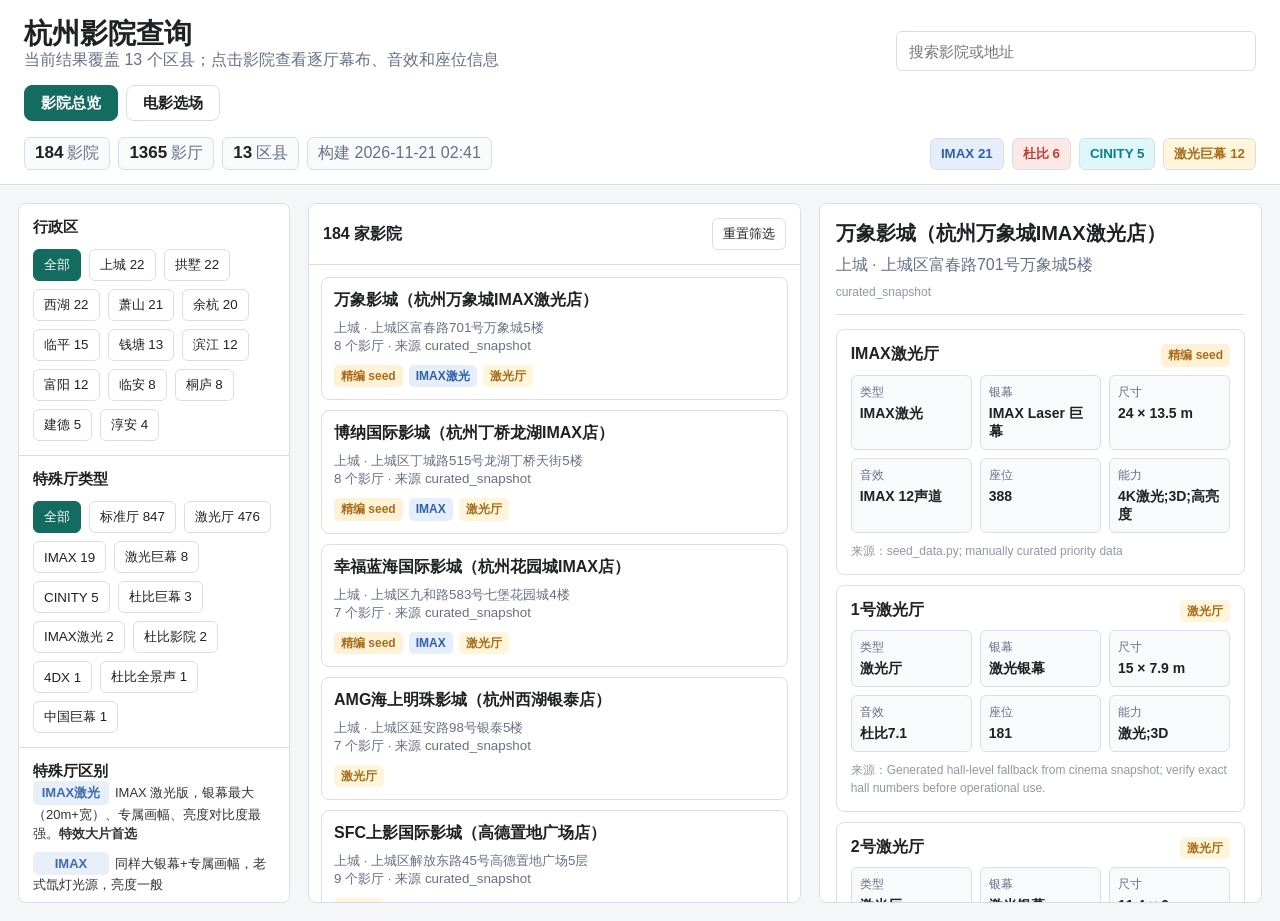
==== index.html @ d4e82add "auto: refresh showtimes 2026-11-21" ====
<!doctype html>
<html lang="zh-CN">
<head>
  <meta charset="utf-8">
  <meta name="viewport" content="width=device-width, initial-scale=1">
  <title>杭州影院配置查询工具</title>
  <style>
:root {
  color-scheme: light;
  --bg: #f5f6f8;
  --panel: #ffffff;
  --ink: #202124;
  --muted: #667085;
  --line: #d8dee8;
  --accent: #146b5f;
  --accent-soft: #e5f3ef;
  --gold: #a76d1b;
  --blue: #2f5fa7;
  --red: #b64235;
  --cyan: #0f7b8d;
  --panel-soft: #f8fafc;
  --shadow: 0 10px 28px rgba(16, 24, 40, 0.08);
}

* {
  box-sizing: border-box;
}

/* 滚动架构：body/main 永不锁滚动，任何设备最坏情况都是整页自然滚动；
   桌面 app-shell 面板内滚通过 max-height 实现，失效时自动退化为整页滚动 */
body {
  margin: 0;
  background: var(--bg);
  color: var(--ink);
  font-family: -apple-system, BlinkMacSystemFont, "Segoe UI", sans-serif;
  min-height: 100vh;
  min-height: 100dvh;
  display: flex;
  flex-direction: column;
}

main {
  display: flex;
  flex-direction: column;
  flex: 1 1 auto;
}

.topbar {
  position: sticky;
  top: 0;
  z-index: 20;
  flex: 0 0 auto;
  display: grid;
  gap: 14px;
  padding: 18px 24px 14px;
  border-bottom: 1px solid var(--line);
  background: color-mix(in srgb, var(--panel) 94%, transparent);
  backdrop-filter: blur(14px);
}

.topbar-main {
  display: flex;
  align-items: end;
  justify-content: space-between;
  gap: 24px;
}

h1,
h2,
p {
  margin: 0;
}

h1 {
  font-size: 28px;
  line-height: 1.15;
}

h2 {
  font-size: 15px;
}

.topbar p,
.detail p,
.source,
.meta {
  color: var(--muted);
}

.search input {
  width: min(360px, 36vw);
  height: 40px;
  border: 1px solid var(--line);
  border-radius: 6px;
  padding: 0 12px;
  font-size: 15px;
  background: var(--panel);
  color: var(--ink);
}

.overview-bar {
  display: flex;
  align-items: center;
  justify-content: space-between;
  gap: 24px;
}

.overview-stats,
.quick-filters {
  display: flex;
  align-items: center;
  gap: 8px;
  min-width: 0;
}

.overview-stats {
  flex: 0 0 auto;
}

.overview-stats span {
  display: inline-flex;
  align-items: baseline;
  gap: 4px;
  min-height: 32px;
  padding: 5px 10px;
  border: 1px solid var(--line);
  border-radius: 6px;
  background: var(--panel-soft);
  color: var(--muted);
  white-space: nowrap;
}

.overview-stats strong {
  color: var(--ink);
  font-size: 17px;
}

.quick-filters {
  flex: 0 1 auto;
  overflow-x: auto;
  scrollbar-width: none;
}

.quick-filters::-webkit-scrollbar {
  display: none;
}

.quick-filter {
  white-space: nowrap;
  font-weight: 650;
}

.layout {
  display: grid;
  flex: 1 1 auto;
  grid-template-columns: 272px minmax(340px, 1fr) minmax(360px, 0.9fr);
  gap: 18px;
  padding: 18px;
  min-height: 0;
}

.filters,
.results,
.detail {
  min-width: 0;
  min-height: 0;
}

.filters,
.results,
.detail {
  background: var(--panel);
  border: 1px solid var(--line);
  border-radius: 8px;
}

.filters {
  display: flex;
  flex-direction: column;
  overflow: auto;
}

.filters section {
  padding: 14px;
  border-bottom: 1px solid var(--line);
}

.filters section:last-child {
  border-bottom: 0;
}

.chips {
  display: flex;
  flex-wrap: wrap;
  gap: 8px;
  margin-top: 12px;
}

.chip,
button {
  border: 1px solid var(--line);
  background: var(--panel);
  border-radius: 6px;
  min-height: 32px;
  padding: 6px 10px;
  cursor: pointer;
  color: var(--ink);
  transition: border-color 160ms ease, background 160ms ease, color 160ms ease, box-shadow 160ms ease, transform 160ms ease;
}

button:hover {
  border-color: color-mix(in srgb, var(--accent) 48%, var(--line));
}

button:focus-visible,
input:focus-visible {
  outline: 2px solid var(--accent);
  outline-offset: 2px;
}

.chip.active,
.quick-filter.active {
  color: #fff;
  background: var(--accent);
  border-color: var(--accent);
}

.summary {
  display: grid;
  gap: 10px;
  margin-top: 12px;
}

.summary-row {
  border-left: 3px solid var(--accent);
  padding-left: 10px;
}

.summary-row strong {
  display: block;
}

.summary-row span {
  color: var(--muted);
  font-size: 13px;
}

.results {
  overflow: hidden;
  display: flex;
  flex-direction: column;
}

.list-header {
  position: sticky;
  top: 0;
  z-index: 5;
  flex: 0 0 auto;
  display: flex;
  justify-content: space-between;
  align-items: center;
  padding: 14px;
  border-bottom: 1px solid var(--line);
  background: var(--panel);
}

.cinemas {
  display: grid;
  grid-auto-rows: max-content;
  align-content: start;
  gap: 10px;
  padding: 12px;
  flex: 1 1 auto;
  min-height: 0;
  overflow: auto;
}

.cinema {
  text-align: left;
  border: 1px solid var(--line);
  border-radius: 8px;
  padding: 12px;
  background: var(--panel);
  cursor: pointer;
  box-shadow: none;
}

.cinema:hover {
  border-color: color-mix(in srgb, var(--accent) 55%, var(--line));
  box-shadow: var(--shadow);
  transform: translateY(-1px);
}

.cinema.active {
  border-color: var(--accent);
  box-shadow: 0 0 0 2px var(--accent-soft) inset;
  background: color-mix(in srgb, var(--accent-soft) 38%, var(--panel));
}

.cinema h3 {
  margin: 0 0 8px;
  font-size: 16px;
}

.badges {
  display: flex;
  flex-wrap: wrap;
  gap: 6px;
  margin-top: 10px;
}

.badge {
  border-radius: 5px;
  padding: 3px 7px;
  font-size: 12px;
  line-height: 1.35;
  background: #eef1f4;
  color: #344054;
  font-weight: 650;
}

.badge.seed {
  background: #fff1d6;
  color: var(--gold);
}

.badge.imax {
  background: #e7eefb;
  color: var(--blue);
}

.badge.dolby {
  background: #fde8e5;
  color: var(--red);
}

.badge.laser,
.quick-filter.laser:not(.active) {
  background: #fff5da;
  color: var(--gold);
}

.badge.cinity,
.quick-filter.cinity:not(.active) {
  background: #ddf7fb;
  color: var(--cyan);
}

.quick-filter.imax:not(.active) {
  background: #e7eefb;
  color: var(--blue);
}

.quick-filter.dolby:not(.active) {
  background: #fde8e5;
  color: var(--red);
}

.detail {
  display: flex;
  flex-direction: column;
  padding: 16px;
  overflow: auto;
}

.empty {
  color: var(--muted);
  padding: 20px;
  text-align: center;
}

.detail-head {
  position: sticky;
  top: -16px;
  z-index: 4;
  display: grid;
  gap: 8px;
  padding-bottom: 14px;
  border-bottom: 1px solid var(--line);
  background: var(--panel);
}

.detail-head > div {
  min-width: 0;
}

.detail-head h2 {
  font-size: 20px;
  margin-bottom: 8px;
}

#detailSource {
  overflow-wrap: anywhere;
  color: var(--muted);
  font-size: 12px;
  line-height: 1.35;
  opacity: 0.72;
}

.halls {
  display: grid;
  gap: 10px;
  margin-top: 14px;
}

.hall {
  border: 1px solid var(--line);
  border-radius: 8px;
  padding: 14px;
  background: var(--panel);
}

.hall-title {
  display: flex;
  justify-content: space-between;
  gap: 10px;
  margin-bottom: 8px;
}

.hall-title strong {
  overflow-wrap: anywhere;
}

.spec-grid {
  display: grid;
  grid-template-columns: repeat(3, minmax(0, 1fr));
  gap: 8px;
  color: var(--ink);
  font-size: 14px;
}

.spec-grid div {
  min-width: 0;
  border: 1px solid var(--line);
  border-radius: 6px;
  padding: 8px;
  background: var(--panel-soft);
}

.spec-grid span {
  display: block;
  margin-bottom: 4px;
  color: var(--muted);
  font-size: 12px;
}

.spec-grid strong {
  display: block;
  font-weight: 650;
  overflow-wrap: anywhere;
}

.hall > .meta {
  margin-top: 10px;
  font-size: 12px;
  line-height: 1.45;
  opacity: 0.72;
}

.list-empty {
  align-self: stretch;
  display: grid;
  place-items: center;
  min-height: 180px;
  border: 1px dashed var(--line);
  border-radius: 8px;
  color: var(--muted);
  background: var(--panel-soft);
}

@media (min-width: 1041px) {
  /* 桌面 app-shell：面板限高内部滚动；max-height 失效时整页滚动兜底 */
  .layout {
    align-items: stretch;
  }

  .filters,
  .results,
  .detail {
    max-height: calc(100vh - 200px);
  }
}

@media (max-width: 1040px) {
  .layout {
    grid-template-columns: 220px 1fr;
    overflow: visible;
  }

  .detail {
    grid-column: 1 / -1;
    max-height: none;
  }
}

@media (max-width: 900px) {
  .overview-bar {
    align-items: start;
    flex-wrap: wrap;
    gap: 10px;
  }

  .quick-filters {
    flex: 1 1 100%;
  }
}

@media (max-width: 720px) {
  .topbar {
    padding: 16px;
  }

  .topbar-main,
  .overview-bar {
    display: grid;
    gap: 12px;
  }

  .overview-stats {
    overflow-x: auto;
    scrollbar-width: none;
  }

  .overview-stats::-webkit-scrollbar {
    display: none;
  }

  .search input {
    width: 100%;
  }

  .layout {
    grid-template-columns: 1fr;
    padding: 12px;
    gap: 12px;
  }

  .filters {
    overflow: visible;
    padding-right: 0;
  }

  .filters section {
    padding: 12px;
  }

  .chips {
    flex-wrap: nowrap;
    overflow-x: auto;
    padding-bottom: 2px;
    scrollbar-width: none;
  }

  .chips::-webkit-scrollbar {
    display: none;
  }

  .chip {
    white-space: nowrap;
  }

  .cinemas {
    max-height: none;
    overflow: visible;
  }

  .detail {
    max-height: none;
  }

  .detail-head {
    position: static;
  }

  .spec-grid {
    grid-template-columns: repeat(2, minmax(0, 1fr));
  }
}

@media (max-width: 430px) {
  h1 {
    font-size: 23px;
  }

  .spec-grid {
    grid-template-columns: 1fr;
  }
}

@media (prefers-color-scheme: dark) {
  :root {
    color-scheme: dark;
    --bg: #111418;
    --panel: #191d23;
    --ink: #eef2f7;
    --muted: #a1a9b5;
    --line: #303741;
    --accent: #32b6a2;
    --accent-soft: #173f39;
    --gold: #f2b84d;
    --blue: #8fb8ff;
    --red: #ff8f84;
    --cyan: #5ed6e6;
    --panel-soft: #20262e;
    --shadow: 0 14px 32px rgba(0, 0, 0, 0.28);
  }

  .badge {
    background: #27303a;
    color: #d5dbe5;
  }

  .badge.seed {
    background: #3b2c14;
  }

  .badge.imax,
  .quick-filter.imax:not(.active) {
    background: #182844;
  }

  .badge.dolby,
  .quick-filter.dolby:not(.active) {
    background: #3a1f21;
  }

  .badge.laser,
  .quick-filter.laser:not(.active) {
    background: #3a2b12;
  }

  .badge.cinity,
  .quick-filter.cinity:not(.active) {
    background: #12343b;
  }
}

/* ===== 电影选场 ===== */
.mode-tabs {
  display: flex;
  gap: 8px;
  margin-bottom: 2px;
}

.mode-tab {
  border: 1px solid var(--line);
  background: var(--panel);
  border-radius: 8px;
  min-height: 36px;
  padding: 7px 16px;
  font-size: 15px;
  font-weight: 600;
  cursor: pointer;
  color: var(--ink);
}

.mode-tab.active {
  background: var(--accent);
  border-color: var(--accent);
  color: #fff;
}

.movie-view {
  display: grid;
  grid-template-columns: minmax(260px, 320px) minmax(0, 1fr);
  gap: 18px;
  padding: 18px;
  flex: 1 1 auto;
  min-height: 0;
}

.movie-controls {
  display: flex;
  flex-direction: column;
  gap: 14px;
  background: var(--panel);
  border: 1px solid var(--line);
  border-radius: 8px;
  padding: 14px;
  overflow: auto;
  min-height: 0;
}

.movie-block h2 {
  margin-bottom: 10px;
}

.time-inputs {
  display: flex;
  align-items: center;
  gap: 8px;
  margin-top: 10px;
}

.time-inputs input {
  flex: 1 1 auto;
  min-width: 0;
  height: 34px;
  border: 1px solid var(--line);
  border-radius: 6px;
  padding: 0 8px;
  font-size: 14px;
  background: var(--panel);
  color: var(--ink);
}

.time-sep {
  color: var(--muted);
  flex: 0 0 auto;
}

.movie-chips {
  display: flex;
  flex-direction: column;
  gap: 6px;
  max-height: 300px;
  overflow: auto;
}

.movie-chips .chip {
  text-align: left;
  justify-content: flex-start;
  width: 100%;
}

.hall-guide {
  display: grid;
  gap: 8px;
  font-size: 13px;
  line-height: 1.5;
}

.hall-guide p {
  margin: 0;
  color: var(--ink);
  opacity: 0.92;
}

.hall-guide .tg {
  display: inline-block;
  min-width: 76px;
  margin-right: 6px;
  padding: 2px 7px;
  border-radius: 5px;
  background: #eef1f4;
  color: #344054;
  font-weight: 650;
  text-align: center;
}

.tg.imax { background: #e7eefb; color: var(--blue); }
.tg.dolby { background: #fde8e5; color: var(--red); }
.tg.cinity { background: #ddf7fb; color: var(--cyan); }
.tg.laser { background: #fff5da; color: var(--gold); }

.guide-tip {
  border-left: 3px solid var(--accent);
  padding-left: 10px;
  color: var(--muted) !important;
  font-size: 12.5px;
}

.hall-guide-details {
  border: 1px dashed var(--line);
  border-radius: 8px;
  padding: 8px 12px;
  font-size: 14px;
}

.hall-guide-details summary {
  cursor: pointer;
  color: var(--accent);
  font-weight: 600;
  padding: 2px 0;
}

.hall-guide-details .hall-guide {
  margin-top: 10px;
  padding-top: 10px;
  border-top: 1px solid var(--line);
}

.movie-results {
  display: flex;
  flex-direction: column;
  background: var(--panel);
  border: 1px solid var(--line);
  border-radius: 8px;
  overflow: hidden;
  min-height: 0;
}

.movie-cinemas {
  display: grid;
  align-content: start;
  gap: 10px;
  padding: 12px;
  overflow: auto;
  min-height: 0;
}

.movie-cinema {
  border: 1px solid var(--line);
  border-radius: 8px;
  padding: 12px;
  background: var(--panel);
}

.movie-cinema h3 {
  margin: 0 0 6px;
  font-size: 16px;
}

.movie-cinema .badges {
  margin-top: 8px;
}

.sessions {
  display: flex;
  flex-wrap: wrap;
  gap: 8px;
  margin-top: 10px;
}

.session {
  display: inline-flex;
  align-items: center;
  gap: 6px;
  border: 1px solid var(--line);
  border-radius: 6px;
  padding: 5px 9px;
  font-size: 13px;
  background: var(--panel-soft);
  color: var(--ink);
  cursor: pointer;
  transition: border-color 160ms ease, background 160ms ease, transform 160ms ease;
}

.session:hover {
  border-color: var(--accent);
  transform: translateY(-1px);
}

.session strong {
  font-size: 14px;
}

.session b {
  color: var(--gold);
  font-weight: 650;
}

.session.imax { background: #e7eefb; }
.session.dolby { background: #fde8e5; }
.session.cinity { background: #ddf7fb; }
.session.laser { background: #fff5da; }

.hall-highlight {
  border-color: var(--accent) !important;
  box-shadow: 0 0 0 2px var(--accent-soft) inset;
  background: color-mix(in srgb, var(--accent-soft) 30%, var(--panel));
}

@media (prefers-color-scheme: dark) {
  .session.imax { background: #182844; }
  .session.dolby { background: #3a1f21; }
  .session.cinity { background: #12343b; }
  .session.laser { background: #3a2b12; }
  .tg { background: #27303a; color: #d5dbe5; }
  .tg.imax { background: #182844; color: var(--blue); }
  .tg.dolby { background: #3a1f21; color: var(--red); }
  .tg.cinity { background: #12343b; color: var(--cyan); }
  .tg.laser { background: #3a2b12; color: var(--gold); }
}

@media (min-width: 1041px) {
  .movie-controls,
  .movie-results {
    max-height: calc(100vh - 200px);
  }
}

@media (max-width: 900px) {
  .movie-view {
    grid-template-columns: 1fr;
    height: auto;
    overflow: visible;
  }

  .movie-chips {
    flex-direction: row;
    flex-wrap: wrap;
    max-height: none;
  }

  .movie-chips .chip {
    width: auto;
  }
}

/* hidden 属性优先于任何 display 声明（修复视图切换失效） */
[hidden] {
  display: none !important;
}

</style>
</head>
<body>
  <header class="topbar">
    <div class="topbar-main">
      <div>
        <h1>杭州影院查询</h1>
        <p id="meta">加载中...</p>
      </div>
      <div class="search">
        <input id="search" type="search" placeholder="搜索影院或地址">
      </div>
    </div>
    <div class="mode-tabs" role="tablist">
      <button id="modeCinemas" class="mode-tab active" type="button" role="tab">影院总览</button>
      <button id="modeMovies" class="mode-tab" type="button" role="tab">电影选场</button>
    </div>
    <div class="overview-bar" id="overviewBar" aria-label="数据总览">
      <div class="overview-stats">
        <span><strong id="totalCinemas">-</strong>影院</span>
        <span><strong id="totalHalls">-</strong>影厅</span>
        <span><strong id="totalDistricts">-</strong>区县</span>
        <span id="buildStamp" title="构建时间">构建 2026-11-21 02:41</span>
      </div>
      <div id="quickFilters" class="quick-filters" aria-label="快捷特殊厅筛选"></div>
    </div>
  </header>

  <main>
    <div id="cinemaView" class="layout">
      <aside class="filters">
        <section>
          <h2>行政区</h2>
          <div id="districts" class="chips"></div>
        </section>
        <section>
          <h2>特殊厅类型</h2>
          <div id="specialTypes" class="chips"></div>
        </section>
        <section>
          <h2>特殊厅区别</h2>
          <div class="hall-guide">
            <p><b class="tg imax">IMAX激光</b>IMAX 激光版，银幕最大（20m+宽）、专属画幅、亮度对比度最强。<b>特效大片首选</b></p>
            <p><b class="tg imax">IMAX</b>同样大银幕+专属画幅，老式氙灯光源，亮度一般</p>
            <p><b class="tg dolby">杜比影院</b>杜比视界HDR+全景声，对比度100万:1，画质音效顶级，银幕比IMAX小。<b>画质党首选</b></p>
            <p><b class="tg cinity">CINITY</b>中影研发：4K/3D/120帧高帧率+高亮度，适合高帧率动作片</p>
            <p><b class="tg laser">激光巨幕</b>国产大银幕+激光投影，亮度好、性价比高，无专属画幅</p>
            <p><b class="tg">杜比全景声</b>只升级音效（沉浸环绕），银幕普通，剧情片足够</p>
            <p><b class="tg">LUXE</b>RealD 终极银幕，亮度均匀，3D 亮度好</p>
            <p><b class="tg">4DX</b>动感座椅+风/水/气味特效，重在体验，画质普通</p>
            <p><b class="tg">标准/激光厅</b>常规观影，激光厅画质更亮</p>
            <p class="guide-tip">选片逻辑：特效大片 IMAX激光 &gt; 杜比影院 &gt; IMAX &gt; CINITY &gt; 激光巨幕；剧情片选杜比影院或就近即可</p>
          </div>
        </section>
        <section>
          <h2>汇总</h2>
          <div id="summary" class="summary"></div>
        </section>
      </aside>

      <section class="results">
        <div class="list-header">
          <strong id="count">0 家影院</strong>
          <button id="reset" type="button">重置筛选</button>
        </div>
        <div id="cinemas" class="cinemas"></div>
      </section>

      <section class="detail" aria-live="polite">
        <div id="detailEmpty" class="empty">选择一家影院查看逐厅配置</div>
        <div id="detailContent" hidden>
          <div class="detail-head">
            <div>
              <h2 id="detailName"></h2>
              <p id="detailAddress"></p>
            </div>
            <span id="detailSource"></span>
          </div>
          <div id="halls" class="halls"></div>
        </div>
      </section>
    </div>

    <div id="movieView" class="movie-view" hidden>
      <section class="movie-controls">
        <div class="movie-block">
          <h2>选电影</h2>
          <div id="movieChips" class="chips movie-chips"></div>
        </div>
        <div class="movie-block">
          <h2>选日期</h2>
          <div id="dateChips" class="chips"></div>
        </div>
        <div class="movie-block">
          <h2>特殊厅</h2>
          <div id="specialHallChips" class="chips"></div>
        </div>
        <div class="movie-block">
          <h2>时间段</h2>
          <div id="timeRangeChips" class="chips"></div>
          <div class="time-inputs">
            <input type="time" id="timeFrom" aria-label="开始时间">
            <span class="time-sep">—</span>
            <input type="time" id="timeTo" aria-label="结束时间">
          </div>
        </div>
        <details class="hall-guide-details">
          <summary>特殊厅有什么区别？</summary>
          <div class="hall-guide">
            <p><b class="tg imax">IMAX激光</b>IMAX 激光版，银幕最大（20m+宽）、专属画幅、亮度对比度最强。<b>特效大片首选</b></p>
            <p><b class="tg imax">IMAX</b>同样大银幕+专属画幅，老式氙灯光源，亮度一般</p>
            <p><b class="tg dolby">杜比影院</b>杜比视界HDR+全景声，对比度100万:1，画质音效顶级，银幕比IMAX小。<b>画质党首选</b></p>
            <p><b class="tg cinity">CINITY</b>中影研发：4K/3D/120帧高帧率+高亮度，适合高帧率动作片</p>
            <p><b class="tg laser">激光巨幕</b>国产大银幕+激光投影，亮度好、性价比高，无专属画幅</p>
            <p><b class="tg">杜比全景声</b>只升级音效（沉浸环绕），银幕普通，剧情片足够</p>
            <p><b class="tg">LUXE</b>RealD 终极银幕，亮度均匀，3D 亮度好</p>
            <p><b class="tg">4DX</b>动感座椅+风/水/气味特效，重在体验，画质普通</p>
            <p><b class="tg">标准/激光厅</b>常规观影，激光厅画质更亮</p>
            <p class="guide-tip">选片逻辑：特效大片 IMAX激光 &gt; 杜比影院 &gt; IMAX &gt; CINITY &gt; 激光巨幕；剧情片选杜比影院或就近即可</p>
          </div>
        </details>
      </section>

      <section class="movie-results">
        <div class="list-header">
          <strong id="movieCount">-</strong>
          <button id="specialOnly" type="button">只看特殊厅</button>
        </div>
        <div id="movieCinemas" class="movie-cinemas"></div>
      </section>
    </div>
  </main>

  <script>

const __DATA = {"buildTime":"2026-11-21 02:41","districts":[{"district":"上城","cinema_count":22},{"district":"拱墅","cinema_count":22},{"district":"西湖","cinema_count":22},{"district":"萧山","cinema_count":21},{"district":"余杭","cinema_count":20},{"district":"临平","cinema_count":15},{"district":"钱塘","cinema_count":13},{"district":"滨江","cinema_count":12},{"district":"富阳","cinema_count":12},{"district":"临安","cinema_count":8},{"district":"桐庐","cinema_count":8},{"district":"建德","cinema_count":5},{"district":"淳安","cinema_count":4}],"specialTypes":[{"special_type":"标准厅","hall_count":847},{"special_type":"激光厅","hall_count":476},{"special_type":"IMAX","hall_count":19},{"special_type":"激光巨幕","hall_count":8},{"special_type":"CINITY","hall_count":5},{"special_type":"杜比巨幕","hall_count":3},{"special_type":"IMAX激光","hall_count":2},{"special_type":"杜比影院","hall_count":2},{"special_type":"4DX","hall_count":1},{"special_type":"杜比全景声","hall_count":1},{"special_type":"中国巨幕","hall_count":1}],"summary":{"IMAX":[{"name":"万象影城（杭州万象城IMAX激光店）","district":"上城","hall_name":"IMAX激光厅","special_type":"IMAX激光","screen_width_m":24.0,"screen_height_m":13.5},{"name":"博纳国际影城（杭州丁桥龙湖IMAX店）","district":"上城","hall_name":"IMAX厅","special_type":"IMAX","screen_width_m":21.5,"screen_height_m":12.0},{"name":"幸福蓝海国际影城（杭州花园城IMAX店）","district":"上城","hall_name":"IMAX厅","special_type":"IMAX","screen_width_m":21.4,"screen_height_m":12.0},{"name":"CGV影城（乐堤港IMAX店）","district":"拱墅","hall_name":"IMAX厅","special_type":"IMAX","screen_width_m":22.0,"screen_height_m":12.5},{"name":"万达影城（拱墅万达广场IMAX店）","district":"拱墅","hall_name":"IMAX厅","special_type":"IMAX","screen_width_m":22.5,"screen_height_m":12.6},{"name":"万达影城（水晶城IMAX店）","district":"拱墅","hall_name":"IMAX厅","special_type":"IMAX","screen_width_m":21.6,"screen_height_m":12.0},{"name":"星光嘉映影城IMAX（新天地店）","district":"拱墅","hall_name":"IMAX厅","special_type":"IMAX","screen_width_m":20.8,"screen_height_m":11.7},{"name":"浙影时代影城·西湖文化广场店（IMAX激光）","district":"拱墅","hall_name":"IMAX激光厅","special_type":"IMAX激光","screen_width_m":23.5,"screen_height_m":13.2},{"name":"金逸影城（影视中心IMAX店）","district":"拱墅","hall_name":"IMAX厅","special_type":"IMAX","screen_width_m":21.0,"screen_height_m":11.8},{"name":"佳映IMAX影城","district":"西湖","hall_name":"IMAX厅","special_type":"IMAX","screen_width_m":20.5,"screen_height_m":11.5},{"name":"博纳国际影城（西溪IMAX店）","district":"西湖","hall_name":"IMAX厅","special_type":"IMAX","screen_width_m":21.8,"screen_height_m":12.1},{"name":"横店电影城（IMAX西投银泰店）","district":"西湖","hall_name":"IMAX厅","special_type":"IMAX","screen_width_m":21.4,"screen_height_m":12.0},{"name":"CGV影城（滨江天街IMAX店）","district":"滨江","hall_name":"IMAX厅","special_type":"IMAX","screen_width_m":22.0,"screen_height_m":12.3},{"name":"悦江新远影城IMAX","district":"滨江","hall_name":"IMAX厅","special_type":"IMAX","screen_width_m":20.8,"screen_height_m":11.7},{"name":"横店电影城（IMAX_CINITY萧山银泰店）","district":"萧山","hall_name":"IMAX厅","special_type":"IMAX","screen_width_m":21.5,"screen_height_m":12.1},{"name":"浙影时代影城·西溪欢乐城IMAX店","district":"余杭","hall_name":"IMAX厅","special_type":"IMAX","screen_width_m":21.2,"screen_height_m":11.9},{"name":"金逸影城（杭州华夏之心美瑭IMAX店）","district":"余杭","hall_name":"IMAX厅","special_type":"IMAX","screen_width_m":21.5,"screen_height_m":12.1},{"name":"SFC上影影城（杭州余之城IMAX店）","district":"临平","hall_name":"IMAX厅","special_type":"IMAX","screen_width_m":21.5,"screen_height_m":12.0},{"name":"万达影城（崇贤上亿IMAX店）","district":"临平","hall_name":"IMAX厅","special_type":"IMAX","screen_width_m":21.0,"screen_height_m":11.8},{"name":"博纳国际影城临平IMAX店","district":"临平","hall_name":"IMAX厅","special_type":"IMAX","screen_width_m":21.6,"screen_height_m":12.1},{"name":"SFC上影影城（杭州下沙IMAX店）","district":"钱塘","hall_name":"IMAX厅","special_type":"IMAX","screen_width_m":21.8,"screen_height_m":12.2}],"杜比":[{"name":"CGV影城（奥体印象城杜比 4DX店）","district":"萧山","hall_name":"杜比影院厅","special_type":"杜比影院","screen_width_m":18.0,"screen_height_m":9.5},{"name":"德信影城（杭州空港之翼杜比巨幕店）","district":"萧山","hall_name":"杜比巨幕厅","special_type":"杜比巨幕","screen_width_m":18.8,"screen_height_m":10.0},{"name":"万象影城(杭州城北万象城杜比巨幕店)","district":"余杭","hall_name":"杜比巨幕厅","special_type":"杜比巨幕","screen_width_m":20.0,"screen_height_m":10.8},{"name":"万达影城（余杭万达广场杜比影院店）","district":"余杭","hall_name":"杜比影院厅","special_type":"杜比影院","screen_width_m":18.0,"screen_height_m":9.6},{"name":"庄影影城（乔司杜比全景声店）","district":"临平","hall_name":"杜比全景声厅","special_type":"杜比全景声","screen_width_m":15.5,"screen_height_m":8.2},{"name":"德纳杜比全景声巨幕影城（临安店）","district":"临安","hall_name":"杜比全景声巨幕厅","special_type":"杜比巨幕","screen_width_m":18.5,"screen_height_m":9.8}],"CINITY":[{"name":"浙影时代影城·西湖文化广场店（IMAX激光）","district":"拱墅","hall_name":"CINITY LED厅","special_type":"CINITY","screen_width_m":10.2,"screen_height_m":5.4},{"name":"中影国际影城（星光二期CINITY店）","district":"滨江","hall_name":"CINITY厅","special_type":"CINITY","screen_width_m":17.0,"screen_height_m":9.0},{"name":"横店电影城（IMAX_CINITY萧山银泰店）","district":"萧山","hall_name":"CINITY厅","special_type":"CINITY","screen_width_m":17.2,"screen_height_m":9.2},{"name":"中影国际影城（良渚永旺CINITY店）","district":"余杭","hall_name":"CINITY厅","special_type":"CINITY","screen_width_m":17.5,"screen_height_m":9.4},{"name":"万达影城（富阳万达广场CINITY店）","district":"富阳","hall_name":"CINITY厅","special_type":"CINITY","screen_width_m":17.0,"screen_height_m":9.1}],"激光巨幕":[{"name":"中影嘉华国际影城（拱墅巨幕店）","district":"拱墅","hall_name":"激光巨幕厅","special_type":"激光巨幕","screen_width_m":18.8,"screen_height_m":9.8},{"name":"百美汇影城（LUXE嘉里中心店）","district":"拱墅","hall_name":"LUXE巨幕厅","special_type":"激光巨幕","screen_width_m":19.0,"screen_height_m":10.0},{"name":"UME紫荆天街店（LUXE&DMAX影城）","district":"西湖","hall_name":"LUXE巨幕厅","special_type":"激光巨幕","screen_width_m":20.5,"screen_height_m":10.8},{"name":"杭州博纳院线戏幕影城（滨江银泰巨幕店）","district":"滨江","hall_name":"激光巨幕厅","special_type":"激光巨幕","screen_width_m":18.5,"screen_height_m":9.8},{"name":"百老汇影城（LUXE滨江宝龙店）","district":"滨江","hall_name":"LUXE巨幕厅","special_type":"激光巨幕","screen_width_m":19.5,"screen_height_m":10.2},{"name":"万象影城（杭州萧山万象汇店）","district":"萧山","hall_name":"激光巨幕厅","special_type":"激光巨幕","screen_width_m":19.2,"screen_height_m":10.2},{"name":"德信影城（杭州空港之翼杜比巨幕店）","district":"萧山","hall_name":"杜比巨幕厅","special_type":"杜比巨幕","screen_width_m":18.8,"screen_height_m":10.0},{"name":"万象影城(杭州城北万象城杜比巨幕店)","district":"余杭","hall_name":"杜比巨幕厅","special_type":"杜比巨幕","screen_width_m":20.0,"screen_height_m":10.8},{"name":"阳羽格影城（余杭科技城宝龙店 ATMOS巨幕）","district":"余杭","hall_name":"ATMOS巨幕厅","special_type":"激光巨幕","screen_width_m":18.8,"screen_height_m":10.0},{"name":"百老汇影城（中国巨幕金沙印象城店）","district":"钱塘","hall_name":"中国巨幕厅","special_type":"中国巨幕","screen_width_m":23.0,"screen_height_m":12.5},{"name":"中影DMAX巨幕国际影城（富阳城东店）","district":"富阳","hall_name":"DMAX巨幕厅","special_type":"激光巨幕","screen_width_m":20.0,"screen_height_m":10.6},{"name":"德纳杜比全景声巨幕影城（临安店）","district":"临安","hall_name":"杜比全景声巨幕厅","special_type":"杜比巨幕","screen_width_m":18.5,"screen_height_m":9.8}]},"cinemas":[{"id":0,"name":"AMG海上明珠影城（杭州西湖银泰店）","district":"上城","address":"上城区延安路98号银泰5楼","source":"curated_snapshot","hall_count":7,"special_types":"标准厅,激光厅","seed_halls":0},{"id":1,"name":"SFC上影国际影城（高德置地广场店）","district":"上城","address":"上城区解放东路45号高德置地广场5层","source":"curated_snapshot","hall_count":9,"special_types":"标准厅,激光厅","seed_halls":0},{"id":2,"name":"万象影城（杭州万象城IMAX激光店）","district":"上城","address":"上城区富春路701号万象城5楼","source":"curated_snapshot","hall_count":8,"special_types":"IMAX激光,标准厅,激光厅","seed_halls":1},{"id":3,"name":"万达影城（钱江新城店）","district":"上城","address":"上城区解放东路8号砂之船奥莱地下一层","source":"curated_snapshot","hall_count":9,"special_types":"标准厅,激光厅","seed_halls":0},{"id":4,"name":"中影国际影城（东站西子店）","district":"上城","address":"上城区环站东路777号东站西子国际A座5楼","source":"curated_snapshot","hall_count":8,"special_types":"标准厅,激光厅","seed_halls":0},{"id":5,"name":"博纳国际影城（杭州丁桥龙湖IMAX店）","district":"上城","address":"上城区丁城路515号龙湖丁桥天街5楼","source":"curated_snapshot","hall_count":8,"special_types":"IMAX,标准厅,激光厅","seed_halls":1},{"id":6,"name":"卢米埃影城（庆春银泰店）","district":"上城","address":"上城区景昙路18-21号银泰百货6楼","source":"curated_snapshot","hall_count":7,"special_types":"标准厅,激光厅","seed_halls":0},{"id":7,"name":"尚橙电影工场（杭州利星广场店）","district":"上城","address":"上城区中山南路77号利星北区4层","source":"curated_snapshot","hall_count":6,"special_types":"标准厅,激光厅","seed_halls":0},{"id":8,"name":"幸福蓝海国际影城（杭州花园城IMAX店）","district":"上城","address":"上城区九和路583号七堡花园城4楼","source":"curated_snapshot","hall_count":7,"special_types":"IMAX,标准厅,激光厅","seed_halls":1},{"id":9,"name":"德信影城（万泰城店）","district":"上城","address":"上城区望江东路332号万泰城3F-4F","source":"curated_snapshot","hall_count":9,"special_types":"标准厅,激光厅","seed_halls":0},{"id":10,"name":"德信影城（九堡联创公园店）","district":"上城","address":"上城区九华路1号联创公园13幢2层","source":"curated_snapshot","hall_count":8,"special_types":"标准厅,激光厅","seed_halls":0},{"id":11,"name":"德信影城（杭州之翼巨幕店）","district":"上城","address":"上城区鸿泰路133号杭州之翼购物中心4楼","source":"curated_snapshot","hall_count":6,"special_types":"标准厅,激光厅","seed_halls":0},{"id":12,"name":"新华影都","district":"上城","address":"上城区庆春路169号娃哈哈美食城3楼","source":"curated_snapshot","hall_count":5,"special_types":"标准厅,激光厅","seed_halls":0},{"id":13,"name":"时代国际影城","district":"上城","address":"上城区新风路619号汇和城购物中心南区5层","source":"curated_snapshot","hall_count":8,"special_types":"标准厅,激光厅","seed_halls":0},{"id":14,"name":"星光嘉映影城（来福士店）","district":"上城","address":"上城区新业路228号杭州来福士中心7层","source":"curated_snapshot","hall_count":5,"special_types":"标准厅,激光厅","seed_halls":0},{"id":15,"name":"春天国际影城（港龙悠乐城激光杜比沙发店）","district":"上城","address":"上城区明月桥路港龙城B馆7楼","source":"curated_snapshot","hall_count":6,"special_types":"标准厅,激光厅","seed_halls":0},{"id":16,"name":"横店影院（丁桥店）","district":"上城","address":"上城区蕙兰雅路丁兰广场C区3楼","source":"curated_snapshot","hall_count":9,"special_types":"标准厅,激光厅","seed_halls":0},{"id":17,"name":"海马国际影城（江和美海洋广场店）","district":"上城","address":"上城区杭海路601号三堡产业大厦C座4楼","source":"curated_snapshot","hall_count":6,"special_types":"标准厅,激光厅","seed_halls":0},{"id":18,"name":"胜利剧院","district":"上城","address":"上城区延安路279号","source":"curated_snapshot","hall_count":9,"special_types":"标准厅,激光厅","seed_halls":0},{"id":19,"name":"至潮影城（庆春路锦和大厦店）","district":"上城","address":"上城区庆春路87号锦和大厦越都荟5楼","source":"curated_snapshot","hall_count":7,"special_types":"标准厅,激光厅","seed_halls":0},{"id":20,"name":"金象时代影城（地铁东城店）","district":"上城","address":"上城区九沙大道399号地铁东城4楼","source":"curated_snapshot","hall_count":7,"special_types":"标准厅,激光厅","seed_halls":0},{"id":21,"name":"金逸影城（天虹店）","district":"上城","address":"上城区新塘路108号天虹购物中心B座6层","source":"curated_snapshot","hall_count":6,"special_types":"标准厅,激光厅","seed_halls":0},{"id":22,"name":"CGV影城（乐堤港IMAX店）","district":"拱墅","address":"拱墅区丽水路58号乐堤港A区5楼","source":"curated_snapshot","hall_count":7,"special_types":"IMAX,标准厅,激光厅","seed_halls":1},{"id":23,"name":"万达影城（拱墅万达广场IMAX店）","district":"拱墅","address":"拱墅区杭行路666号万达广场5楼","source":"curated_snapshot","hall_count":6,"special_types":"IMAX,标准厅,激光厅","seed_halls":1},{"id":24,"name":"万达影城（水晶城IMAX店）","district":"拱墅","address":"拱墅区上塘路458号水晶城购物中心7楼","source":"curated_snapshot","hall_count":9,"special_types":"IMAX,标准厅,激光厅","seed_halls":1},{"id":25,"name":"中影嘉华国际影城（拱墅巨幕店）","district":"拱墅","address":"拱墅区小河路中童巴比尼商业广场4楼","source":"curated_snapshot","hall_count":10,"special_types":"标准厅,激光厅,激光巨幕","seed_halls":1},{"id":26,"name":"中影星宇影城（西子山姆店）","district":"拱墅","address":"拱墅区大农港路1218号山姆超市上层","source":"curated_snapshot","hall_count":5,"special_types":"标准厅,激光厅","seed_halls":0},{"id":27,"name":"众安电影大世界","district":"拱墅","address":"拱墅区香积寺路21号众安假日酒店3层","source":"curated_snapshot","hall_count":9,"special_types":"标准厅,激光厅","seed_halls":0},{"id":28,"name":"博纳国际影城杭州大悦城店","district":"拱墅","address":"拱墅区隐秀路1号大悦城购物中心8楼","source":"curated_snapshot","hall_count":5,"special_types":"标准厅,激光厅","seed_halls":0},{"id":29,"name":"德信影城（运河上街店）","district":"拱墅","address":"拱墅区金华路80号运河上街4楼","source":"curated_snapshot","hall_count":7,"special_types":"标准厅,激光厅","seed_halls":0},{"id":30,"name":"德纳影城（杭州中大银泰城店）","district":"拱墅","address":"拱墅区东新路822号中大银泰城7楼","source":"curated_snapshot","hall_count":6,"special_types":"标准厅,激光厅","seed_halls":0},{"id":31,"name":"时代VIP影城（印悦里店）","district":"拱墅","address":"拱墅区丰庆路710号印悦里","source":"curated_snapshot","hall_count":6,"special_types":"标准厅,激光厅","seed_halls":0},{"id":32,"name":"时代国际影城（拱墅吾悦LEDMAX店）","district":"拱墅","address":"拱墅区杭玻街吾悦广场3楼","source":"curated_snapshot","hall_count":7,"special_types":"标准厅,激光厅","seed_halls":0},{"id":33,"name":"星光嘉映影城IMAX（新天地店）","district":"拱墅","address":"拱墅区新北街79号新皓座1层","source":"curated_snapshot","hall_count":10,"special_types":"IMAX,标准厅,激光厅","seed_halls":1},{"id":34,"name":"杭州传奇奢华影城（城西银泰店）","district":"拱墅","address":"拱墅区丰潭路380号城西银泰城4楼","source":"curated_snapshot","hall_count":5,"special_types":"标准厅,激光厅","seed_halls":0},{"id":35,"name":"横店电影城（拱墅宝龙店）","district":"拱墅","address":"拱墅区春蓝路288号宝龙广场3楼","source":"curated_snapshot","hall_count":9,"special_types":"标准厅,激光厅","seed_halls":0},{"id":36,"name":"比高电影城（大河店）","district":"拱墅","address":"拱墅区小河路488号","source":"curated_snapshot","hall_count":9,"special_types":"标准厅,激光厅","seed_halls":0},{"id":37,"name":"浙影时代影城·奥斯卡店","district":"拱墅","address":"拱墅区龙游路38号","source":"curated_snapshot","hall_count":8,"special_types":"标准厅,激光厅","seed_halls":0},{"id":38,"name":"浙影时代影城·西湖文化广场店（IMAX激光）","district":"拱墅","address":"拱墅区中山北路581号西湖文化广场C区8号","source":"curated_snapshot","hall_count":8,"special_types":"CINITY,IMAX激光,标准厅,激光厅","seed_halls":2},{"id":39,"name":"百美汇影城（LUXE嘉里中心店）","district":"拱墅","address":"拱墅区延安路385号嘉里中心3号楼4楼","source":"curated_snapshot","hall_count":6,"special_types":"标准厅,激光厅,激光巨幕","seed_halls":1},{"id":40,"name":"纷腾电影生活馆（杭州国大店）","district":"拱墅","address":"拱墅区延安路609号国大城市广场9楼","source":"curated_snapshot","hall_count":9,"special_types":"标准厅,激光厅","seed_halls":0},{"id":41,"name":"至潮影城（万融城店）","district":"拱墅","address":"拱墅区万融城2幢3层","source":"curated_snapshot","hall_count":8,"special_types":"标准厅,激光厅","seed_halls":0},{"id":42,"name":"至潮影城（星尚发展大厦店）","district":"拱墅","address":"拱墅区莫干山路1243号复地活力广场4楼","source":"curated_snapshot","hall_count":8,"special_types":"标准厅,激光厅","seed_halls":0},{"id":43,"name":"金逸影城（影视中心IMAX店）","district":"拱墅","address":"拱墅区东新路655号物美大卖场4层","source":"curated_snapshot","hall_count":9,"special_types":"IMAX,标准厅,激光厅","seed_halls":1},{"id":44,"name":"UME影城（西城广场店）","district":"西湖","address":"西湖区文二西路551号西城广场4楼","source":"curated_snapshot","hall_count":9,"special_types":"标准厅,激光厅","seed_halls":0},{"id":45,"name":"UME紫荆天街店（LUXE&DMAX影城）","district":"西湖","address":"西湖区古墩路1009号龙湖紫荆天街5楼","source":"curated_snapshot","hall_count":9,"special_types":"标准厅,激光厅,激光巨幕","seed_halls":1},{"id":46,"name":"三克影院（西溪天目里店）","district":"西湖","address":"西湖区天目山路398号天目里地下1层","source":"curated_snapshot","hall_count":5,"special_types":"标准厅,激光厅","seed_halls":0},{"id":47,"name":"上影国际影城（杭州铂悦城店）","district":"西湖","address":"西湖区屏新路27号铂悦城3楼","source":"curated_snapshot","hall_count":8,"special_types":"标准厅,激光厅","seed_halls":0},{"id":48,"name":"佳映IMAX影城","district":"西湖","address":"西湖区余杭塘路799号五洲国际广场3楼","source":"curated_snapshot","hall_count":9,"special_types":"IMAX,标准厅,激光厅","seed_halls":1},{"id":49,"name":"保利国际影城（西溪天堂店）","district":"西湖","address":"西湖区紫金港路21号西溪天堂16-72号","source":"curated_snapshot","hall_count":9,"special_types":"标准厅,激光厅","seed_halls":0},{"id":50,"name":"信业时代影城五洲国际广场店","district":"西湖","address":"西湖区余杭塘路799号五洲国际广场2楼","source":"curated_snapshot","hall_count":9,"special_types":"标准厅,激光厅","seed_halls":0},{"id":51,"name":"博纳国际影城（西溪IMAX店）","district":"西湖","address":"西湖区双龙街588号西溪银泰城A馆3楼","source":"curated_snapshot","hall_count":7,"special_types":"IMAX,标准厅,激光厅","seed_halls":1},{"id":52,"name":"博纳院线汇和金街（巨幕店）","district":"西湖","address":"西湖区转塘久耀商业中心1号楼4层","source":"curated_snapshot","hall_count":7,"special_types":"标准厅,激光厅","seed_halls":0},{"id":53,"name":"卢米埃影城（杭州西溪天街店）","district":"西湖","address":"西湖区余杭塘路1001号龙湖西溪天街6楼","source":"curated_snapshot","hall_count":5,"special_types":"标准厅,激光厅","seed_halls":0},{"id":54,"name":"完美世界影城（颐高广场店）","district":"西湖","address":"西湖区黄姑山路29号0101PARK B座2层","source":"curated_snapshot","hall_count":5,"special_types":"标准厅,激光厅","seed_halls":0},{"id":55,"name":"德信影城星光城WANOS全景声店","district":"西湖","address":"西湖区文三路500号星光城2层","source":"curated_snapshot","hall_count":5,"special_types":"标准厅,激光厅","seed_halls":0},{"id":56,"name":"德信影城（西溪诚品巨幕店）","district":"西湖","address":"西湖区紫霞街155号西溪诚品2楼","source":"curated_snapshot","hall_count":6,"special_types":"标准厅,激光厅","seed_halls":0},{"id":57,"name":"时代VIP影城（之江银泰店）","district":"西湖","address":"西湖区珊瑚沙路49号之江银泰2层","source":"curated_snapshot","hall_count":5,"special_types":"标准厅,激光厅","seed_halls":0},{"id":58,"name":"杭州三墩华夏国际影城","district":"西湖","address":"西湖区三墩镇同仁汇3楼","source":"curated_snapshot","hall_count":9,"special_types":"标准厅,激光厅","seed_halls":0},{"id":59,"name":"杭州比高电影城（三墩店）","district":"西湖","address":"西湖区厚仁路新天地商业中心11幢3楼","source":"curated_snapshot","hall_count":7,"special_types":"标准厅,激光厅","seed_halls":0},{"id":60,"name":"杭州汇和国际影城","district":"西湖","address":"西湖区古墩路456-552号3楼","source":"curated_snapshot","hall_count":8,"special_types":"标准厅,激光厅","seed_halls":0},{"id":61,"name":"杭州转塘时代电影大世界影城","district":"西湖","address":"西湖区美院南路99号4楼","source":"curated_snapshot","hall_count":8,"special_types":"标准厅,激光厅","seed_halls":0},{"id":62,"name":"杭州黄龙影城","district":"西湖","address":"西湖区黄龙路1号黄龙体育中心东门","source":"curated_snapshot","hall_count":9,"special_types":"标准厅,激光厅","seed_halls":0},{"id":63,"name":"横店电影城（IMAX西投银泰店）","district":"西湖","address":"西湖区枫桦西路9号西投银泰城5楼","source":"curated_snapshot","hall_count":10,"special_types":"IMAX,标准厅,激光厅","seed_halls":1},{"id":64,"name":"浙影时代·M511未来影城","district":"西湖","address":"西湖区西溪路511号光影汇2号楼2楼","source":"curated_snapshot","hall_count":6,"special_types":"标准厅,激光厅","seed_halls":0},{"id":65,"name":"浙江翠苑电影大世界","district":"西湖","address":"西湖区文一路298号物美超市6楼","source":"curated_snapshot","hall_count":6,"special_types":"标准厅,激光厅","seed_halls":0},{"id":66,"name":"CGV影城（滨江天街IMAX店）","district":"滨江","address":"滨江区江汉路1515号龙湖滨江天街5楼","source":"curated_snapshot","hall_count":10,"special_types":"IMAX,标准厅,激光厅","seed_halls":1},{"id":67,"name":"万达影城（杭州滨江开元广场店）","district":"滨江","address":"滨江区滨文路868号开元广场5楼","source":"curated_snapshot","hall_count":6,"special_types":"标准厅,激光厅","seed_halls":0},{"id":68,"name":"中影国际影城（星光二期CINITY店）","district":"滨江","address":"滨江区滨盛路1766号华联星光大道二期4层","source":"curated_snapshot","hall_count":6,"special_types":"CINITY,标准厅,激光厅","seed_halls":1},{"id":69,"name":"中影国际影城（星光大道店）","district":"滨江","address":"滨江区江南大道228号星光国际广场4层","source":"curated_snapshot","hall_count":5,"special_types":"标准厅,激光厅","seed_halls":0},{"id":70,"name":"保利国际影城杭州中南店","district":"滨江","address":"滨江区江南大道1090号长河地铁站旁","source":"curated_snapshot","hall_count":7,"special_types":"标准厅,激光厅","seed_halls":0},{"id":71,"name":"华策国际影城海威领界店","district":"滨江","address":"滨江区东信大道1188号海威领界2幢3楼","source":"curated_snapshot","hall_count":7,"special_types":"标准厅,激光厅","seed_halls":0},{"id":72,"name":"嘉年华国际影城（杭州滨江店）","district":"滨江","address":"滨江区江陵路与滨康路交叉兴耀鑫都汇4楼","source":"curated_snapshot","hall_count":9,"special_types":"标准厅,激光厅","seed_halls":0},{"id":73,"name":"悦江新远影城IMAX","district":"滨江","address":"滨江区信诚路857号乐缤纷世茂中心5楼","source":"curated_snapshot","hall_count":9,"special_types":"IMAX,标准厅,激光厅","seed_halls":1},{"id":74,"name":"杭州博纳院线戏幕影城（滨江银泰巨幕店）","district":"滨江","address":"滨江区启智街515号银泰百货B馆4层","source":"curated_snapshot","hall_count":10,"special_types":"标准厅,激光厅,激光巨幕","seed_halls":1},{"id":75,"name":"浦沿时代影城","district":"滨江","address":"滨江区东冠路611号金盛嘉悦广场3楼","source":"curated_snapshot","hall_count":9,"special_types":"标准厅,激光厅","seed_halls":0},{"id":76,"name":"滨文影院","district":"滨江","address":"滨江区浦沿路773号江南汇5楼","source":"curated_snapshot","hall_count":6,"special_types":"标准厅,激光厅","seed_halls":0},{"id":77,"name":"百老汇影城（LUXE滨江宝龙店）","district":"滨江","address":"滨江区滨盛路3867号宝龙城市广场5楼","source":"curated_snapshot","hall_count":9,"special_types":"标准厅,激光厅,激光巨幕","seed_halls":1},{"id":78,"name":"0090影城萧山宝龙店","district":"萧山","address":"萧山区乐达路与建设一路宝龙广场4楼","source":"curated_snapshot","hall_count":8,"special_types":"标准厅,激光厅","seed_halls":0},{"id":79,"name":"CGV影城（奥体印象城杜比 4DX店）","district":"萧山","address":"萧山区飞虹路1408号奥体印象城4楼","source":"curated_snapshot","hall_count":10,"special_types":"4DX,杜比影院,标准厅,激光厅","seed_halls":2},{"id":80,"name":"万象影城（杭州萧山万象汇店）","district":"萧山","address":"萧山区金城路927号万象汇5层","source":"curated_snapshot","hall_count":7,"special_types":"标准厅,激光厅,激光巨幕","seed_halls":1},{"id":81,"name":"保利万和CFR国际影城（钱江世纪城店）","district":"萧山","address":"萧山区钱江世纪公园A13幢","source":"curated_snapshot","hall_count":7,"special_types":"标准厅,激光厅","seed_halls":0},{"id":82,"name":"华纳国际影城","district":"萧山","address":"萧山区潮人汇商厦5楼","source":"curated_snapshot","hall_count":9,"special_types":"标准厅,激光厅","seed_halls":0},{"id":83,"name":"幸福蓝海国际影城（杭州融创店）","district":"萧山","address":"萧山区枫香路融创印时代中心3层","source":"curated_snapshot","hall_count":6,"special_types":"标准厅,激光厅","seed_halls":0},{"id":84,"name":"幸福蓝海莱纳星影城（加州阳光店）","district":"萧山","address":"萧山区金城路333号4层","source":"curated_snapshot","hall_count":5,"special_types":"标准厅,激光厅","seed_halls":0},{"id":85,"name":"德信影城（杭州空港之翼杜比巨幕店）","district":"萧山","address":"萧山区港城大道1519号德信之翼3楼","source":"curated_snapshot","hall_count":9,"special_types":"杜比巨幕,标准厅,激光厅","seed_halls":1},{"id":86,"name":"时代国际影城（萧山美颂城店）","district":"萧山","address":"萧山区振宁路128号美颂城4楼","source":"curated_snapshot","hall_count":5,"special_types":"标准厅,激光厅","seed_halls":0},{"id":87,"name":"杭州奥斯卡国际影城（萧山区领航汇）","district":"萧山","address":"萧山区建设四路与博奥路交汇长龙领航城3楼","source":"curated_snapshot","hall_count":5,"special_types":"标准厅,激光厅","seed_halls":0},{"id":88,"name":"横店电影城（IMAX_CINITY萧山银泰店）","district":"萧山","address":"萧山区通惠南路667号银泰百货5楼","source":"curated_snapshot","hall_count":10,"special_types":"CINITY,IMAX,标准厅,激光厅","seed_halls":2},{"id":89,"name":"浙影时代影城·众安广场店","district":"萧山","address":"萧山区山阴路688号众安广场D区5楼","source":"curated_snapshot","hall_count":5,"special_types":"标准厅,激光厅","seed_halls":0},{"id":90,"name":"浙影时代影城·新农都店","district":"萧山","address":"萧山区新街街道新农都物流中心一区1层","source":"curated_snapshot","hall_count":7,"special_types":"标准厅,激光厅","seed_halls":0},{"id":91,"name":"浙影时代影城·萧山开元店","district":"萧山","address":"萧山区市心南路1216号6楼","source":"curated_snapshot","hall_count":8,"special_types":"标准厅,激光厅","seed_halls":0},{"id":92,"name":"萧山小镇影院","district":"萧山","address":"萧山区河上镇沙洲墩头1号","source":"curated_snapshot","hall_count":6,"special_types":"标准厅,激光厅","seed_halls":0},{"id":93,"name":"萧山德纳MAX影城","district":"萧山","address":"萧山区北干街道银隆百货B座5楼","source":"curated_snapshot","hall_count":6,"special_types":"标准厅,激光厅","seed_halls":0},{"id":94,"name":"萧山德纳影城旺角城店","district":"萧山","address":"萧山区旺角城新天地8号楼4层","source":"curated_snapshot","hall_count":7,"special_types":"标准厅,激光厅","seed_halls":0},{"id":95,"name":"萧山新天地数字影城","district":"萧山","address":"萧山区市心中路新天地商业中心4楼","source":"curated_snapshot","hall_count":6,"special_types":"标准厅,激光厅","seed_halls":0},{"id":96,"name":"萧山时代凤凰国际影城","district":"萧山","address":"萧山区萧绍路634号摩立方4楼","source":"curated_snapshot","hall_count":6,"special_types":"标准厅,激光厅","seed_halls":0},{"id":97,"name":"闻堰时代影城","district":"萧山","address":"萧山区闻堰街道万达中路222号3楼","source":"curated_snapshot","hall_count":5,"special_types":"标准厅,激光厅","seed_halls":0},{"id":98,"name":"高美时代影城","district":"萧山","address":"萧山区义桥镇三汇路32号星天地4楼","source":"curated_snapshot","hall_count":9,"special_types":"标准厅,激光厅","seed_halls":0},{"id":99,"name":"UME影城（良渚金地店）","district":"余杭","address":"余杭区古墩路1333号金地广场4楼","source":"curated_snapshot","hall_count":7,"special_types":"标准厅,激光厅","seed_halls":0},{"id":100,"name":"万象影城(杭州城北万象城杜比巨幕店)","district":"余杭","address":"余杭区杭行路1499号杭州城北万象城5楼","source":"curated_snapshot","hall_count":7,"special_types":"杜比巨幕,标准厅,激光厅","seed_halls":1},{"id":101,"name":"万达影城（余杭万达广场杜比影院店）","district":"余杭","address":"余杭区文一西路1888号万达广场4楼","source":"curated_snapshot","hall_count":9,"special_types":"杜比影院,标准厅,激光厅","seed_halls":1},{"id":102,"name":"中影南方国际影城（七彩汇店）","district":"余杭","address":"余杭区闲富中路57号七彩汇4楼","source":"curated_snapshot","hall_count":8,"special_types":"标准厅,激光厅","seed_halls":0},{"id":103,"name":"中影国际影城（良渚永旺CINITY店）","district":"余杭","address":"余杭区古墩路1888号永旺梦乐城3楼","source":"curated_snapshot","hall_count":9,"special_types":"CINITY,标准厅,激光厅","seed_halls":1},{"id":104,"name":"中影国际影城（西溪印象城店）","district":"余杭","address":"余杭区五常大道1号西溪印象城A座3楼","source":"curated_snapshot","hall_count":9,"special_types":"标准厅,激光厅","seed_halls":0},{"id":105,"name":"中影灯塔影城（原上岸影城）","district":"余杭","address":"余杭区五常大道153号乐天城5号楼4楼","source":"curated_snapshot","hall_count":9,"special_types":"标准厅,激光厅","seed_halls":0},{"id":106,"name":"保利国际影城（杭州余杭店）","district":"余杭","address":"余杭区江南时代购物中心4层","source":"curated_snapshot","hall_count":6,"special_types":"标准厅,激光厅","seed_halls":0},{"id":107,"name":"大屋顶剧场","district":"余杭","address":"余杭区良渚文化艺术中心","source":"curated_snapshot","hall_count":7,"special_types":"标准厅,激光厅","seed_halls":0},{"id":108,"name":"峨影1958亲橙里","district":"余杭","address":"余杭区文一西路常二路亲橙里5楼","source":"curated_snapshot","hall_count":9,"special_types":"标准厅,激光厅","seed_halls":0},{"id":109,"name":"时代联合影城","district":"余杭","address":"余杭区莫干山路西田城AB座2楼","source":"curated_snapshot","hall_count":6,"special_types":"标准厅,激光厅","seed_halls":0},{"id":110,"name":"杭泰影城","district":"余杭","address":"余杭区中泰路2号罗兰小镇会所内","source":"curated_snapshot","hall_count":9,"special_types":"标准厅,激光厅","seed_halls":0},{"id":111,"name":"横店电影城（西溪天虹购物中心）","district":"余杭","address":"余杭区五常大道西溪天虹购物中心4楼","source":"curated_snapshot","hall_count":8,"special_types":"标准厅,激光厅","seed_halls":0},{"id":112,"name":"浙影时代影城·西溪欢乐城IMAX店","district":"余杭","address":"余杭区五常大道421号欢乐城5楼","source":"curated_snapshot","hall_count":9,"special_types":"IMAX,标准厅,激光厅","seed_halls":1},{"id":113,"name":"瓶窑平价电影院","district":"余杭","address":"余杭区瓶窑老街里窑街47号","source":"curated_snapshot","hall_count":8,"special_types":"标准厅,激光厅","seed_halls":0},{"id":114,"name":"瓶窑时代电影大世界","district":"余杭","address":"余杭区华兴路199号恒德瓶窑广场2层","source":"curated_snapshot","hall_count":6,"special_types":"标准厅,激光厅","seed_halls":0},{"id":115,"name":"瓶窑星鑫国际影城","district":"余杭","address":"余杭区瓶仓大道2号新耀城市客厅3楼","source":"curated_snapshot","hall_count":8,"special_types":"标准厅,激光厅","seed_halls":0},{"id":116,"name":"芳正影城（仁和店）","district":"余杭","address":"余杭区仁和街道芳正国际广场2幢3楼","source":"curated_snapshot","hall_count":6,"special_types":"标准厅,激光厅","seed_halls":0},{"id":117,"name":"金逸影城（杭州华夏之心美瑭IMAX店）","district":"余杭","address":"余杭区余杭塘路华夏之心美瑭广场4楼","source":"curated_snapshot","hall_count":6,"special_types":"IMAX,标准厅,激光厅","seed_halls":1},{"id":118,"name":"阳羽格影城（余杭科技城宝龙店 ATMOS巨幕）","district":"余杭","address":"余杭区仓前街道宝晋未来商业中心3楼","source":"curated_snapshot","hall_count":10,"special_types":"标准厅,激光厅,激光巨幕","seed_halls":1},{"id":119,"name":"SFC上影影城（杭州余之城IMAX店）","district":"临平","address":"临平区迎宾路501号余之城东区6层","source":"curated_snapshot","hall_count":8,"special_types":"IMAX,标准厅,激光厅","seed_halls":1},{"id":120,"name":"万达影城（崇贤上亿IMAX店）","district":"临平","address":"临平区崇贤街道上亿广场4层","source":"curated_snapshot","hall_count":10,"special_types":"IMAX,标准厅,激光厅","seed_halls":1},{"id":121,"name":"中影嘉华国际影城（翁梅双巨幕店）","district":"临平","address":"临平区乔莫东路285号6楼","source":"curated_snapshot","hall_count":6,"special_types":"标准厅,激光厅","seed_halls":0},{"id":122,"name":"临平明星电影院","district":"临平","address":"临平区临平街道木桥浜路17号","source":"curated_snapshot","hall_count":5,"special_types":"标准厅,激光厅","seed_halls":0},{"id":123,"name":"光影之间电影院（塘栖店）","district":"临平","address":"临平区塘栖镇致和堂街54号2-3层","source":"curated_snapshot","hall_count":9,"special_types":"标准厅,激光厅","seed_halls":0},{"id":124,"name":"博纳国际影城临平IMAX店","district":"临平","address":"临平区世纪大道西1号临平银泰城4层","source":"curated_snapshot","hall_count":10,"special_types":"IMAX,标准厅,激光厅","seed_halls":1},{"id":125,"name":"博雅国际影城（临平万达广场店）","district":"临平","address":"临平区荷禹路105号临平万达广场6楼","source":"curated_snapshot","hall_count":5,"special_types":"标准厅,激光厅","seed_halls":0},{"id":126,"name":"完美世界影城杭州铂金店","district":"临平","address":"临平区河南埭路108号临平新天地15号楼","source":"curated_snapshot","hall_count":5,"special_types":"标准厅,激光厅","seed_halls":0},{"id":127,"name":"寰耀影城（天都城店）","district":"临平","address":"临平区星桥街道广厦天都城苏荷苑3层","source":"curated_snapshot","hall_count":9,"special_types":"标准厅,激光厅","seed_halls":0},{"id":128,"name":"庄影影城（乔司杜比全景声店）","district":"临平","address":"临平区乔司街道博卡路18号3幢4层","source":"curated_snapshot","hall_count":9,"special_types":"杜比全景声,标准厅,激光厅","seed_halls":1},{"id":129,"name":"星博主题影城（临平店）","district":"临平","address":"临平区东湖南路59号和合财富中心3层","source":"curated_snapshot","hall_count":5,"special_types":"标准厅,激光厅","seed_halls":0},{"id":130,"name":"杭州光影之间影城（临平幸福里店）","district":"临平","address":"临平区红丰南路125号光大幸福里3楼","source":"curated_snapshot","hall_count":6,"special_types":"标准厅,激光厅","seed_halls":0},{"id":131,"name":"杭州博雅国际影城（华元欢乐城店）","district":"临平","address":"临平区南苑街道华元欢乐城B座5楼","source":"curated_snapshot","hall_count":7,"special_types":"标准厅,激光厅","seed_halls":0},{"id":132,"name":"至潮影城（力晶广场店）","district":"临平","address":"临平区东湖北路102号3楼","source":"curated_snapshot","hall_count":7,"special_types":"标准厅,激光厅","seed_halls":0},{"id":133,"name":"芒果星空间影城（4DX星桥店）","district":"临平","address":"临平区星桥北路56号星空间4号楼5楼","source":"curated_snapshot","hall_count":5,"special_types":"标准厅,激光厅","seed_halls":0},{"id":134,"name":"SFC上影影城（杭州下沙IMAX店）","district":"钱塘","address":"钱塘区金沙大道560号龙湖杭州金沙天街5楼","source":"curated_snapshot","hall_count":8,"special_types":"IMAX,标准厅,激光厅","seed_halls":1},{"id":135,"name":"中影中数国际影城（全VIP下沙店）","district":"钱塘","address":"钱塘区金沙大道450号晓城天地2幢1楼","source":"curated_snapshot","hall_count":7,"special_types":"标准厅,激光厅","seed_halls":0},{"id":136,"name":"四季国际影城","district":"钱塘","address":"钱塘区文渊路499号四季广场5幢2层","source":"curated_snapshot","hall_count":5,"special_types":"标准厅,激光厅","seed_halls":0},{"id":137,"name":"太平洋影城（杭州下沙店）","district":"钱塘","address":"钱塘区天城东路955号郡原蓝湖国际4幢3楼","source":"curated_snapshot","hall_count":7,"special_types":"标准厅,激光厅","seed_halls":0},{"id":138,"name":"德信影城（水云和达城店）","district":"钱塘","address":"钱塘区下沙水云和达城4楼","source":"curated_snapshot","hall_count":5,"special_types":"标准厅,激光厅","seed_halls":0},{"id":139,"name":"新远下沙影城","district":"钱塘","address":"钱塘区文泽路99号福雷德广场地下一层","source":"curated_snapshot","hall_count":8,"special_types":"标准厅,激光厅","seed_halls":0},{"id":140,"name":"星禾时代影城","district":"钱塘","address":"钱塘区元成时代中心5幢2层","source":"curated_snapshot","hall_count":8,"special_types":"标准厅,激光厅","seed_halls":0},{"id":141,"name":"横店影城（下沙店）","district":"钱塘","address":"钱塘区2号大街宝龙广场3楼","source":"curated_snapshot","hall_count":9,"special_types":"标准厅,激光厅","seed_halls":0},{"id":142,"name":"歌纳国际影城","district":"钱塘","address":"钱塘区4号大街15号新美商场4层","source":"curated_snapshot","hall_count":9,"special_types":"标准厅,激光厅","seed_halls":0},{"id":143,"name":"浙影时代影城·和达店","district":"钱塘","address":"钱塘区10号大街与沿江大道交叉东东城1楼","source":"curated_snapshot","hall_count":9,"special_types":"标准厅,激光厅","seed_halls":0},{"id":144,"name":"百老汇影城（中国巨幕金沙印象城店）","district":"钱塘","address":"钱塘区金沙大道97号金沙印象城5楼","source":"curated_snapshot","hall_count":9,"special_types":"中国巨幕,标准厅,激光厅","seed_halls":1},{"id":145,"name":"越众影院（下沙银泰店）","district":"钱塘","address":"钱塘区海达南路397号银泰百货8层","source":"curated_snapshot","hall_count":9,"special_types":"标准厅,激光厅","seed_halls":0},{"id":146,"name":"都尚时代影城（下沙学林街激光影城）","district":"钱塘","address":"钱塘区学林街1128号","source":"curated_snapshot","hall_count":9,"special_types":"标准厅,激光厅","seed_halls":0},{"id":147,"name":"万达影城（富阳万达广场CINITY店）","district":"富阳","address":"富阳区金桥北路990号富阳万达广场4楼","source":"curated_snapshot","hall_count":10,"special_types":"CINITY,标准厅,激光厅","seed_halls":1},{"id":148,"name":"中影DMAX巨幕国际影城（富阳城东店）","district":"富阳","address":"富阳区恩波大道718号恩波城市广场C区4楼","source":"curated_snapshot","hall_count":8,"special_types":"标准厅,激光厅,激光巨幕","seed_halls":1},{"id":149,"name":"中影M17影城（富阳宝龙店）","district":"富阳","address":"富阳区育才西路1001号宝龙城市广场3楼","source":"curated_snapshot","hall_count":9,"special_types":"标准厅,激光厅","seed_halls":0},{"id":150,"name":"中影国线巨幕影城（新登富春港店）","district":"富阳","address":"富阳区新登镇登城北路69号富春港4楼","source":"curated_snapshot","hall_count":6,"special_types":"标准厅,激光厅","seed_halls":0},{"id":151,"name":"光影之间影城（富阳大学城店）","district":"富阳","address":"富阳区高科路397号高科商业中心3楼","source":"curated_snapshot","hall_count":5,"special_types":"标准厅,激光厅","seed_halls":0},{"id":152,"name":"新世界国际影城（富春新天地店）","district":"富阳","address":"富阳区恩波大道与北环路交汇富春新天地4楼","source":"curated_snapshot","hall_count":7,"special_types":"标准厅,激光厅","seed_halls":0},{"id":153,"name":"新世界国际影城（富阳店）","district":"富阳","address":"富阳区金桥北路东方茂D座4楼","source":"curated_snapshot","hall_count":9,"special_types":"标准厅,激光厅","seed_halls":0},{"id":154,"name":"星光国际影城（新登店）","district":"富阳","address":"富阳区新登镇新兴路51号鑫龙大厦3楼","source":"curated_snapshot","hall_count":9,"special_types":"标准厅,激光厅","seed_halls":0},{"id":155,"name":"星光多多影城","district":"富阳","address":"富阳区场口镇场裕街251号哆哆商业中心3楼","source":"curated_snapshot","hall_count":8,"special_types":"标准厅,激光厅","seed_halls":0},{"id":156,"name":"横店电影城（玉长城店）","district":"富阳","address":"富阳区春秋北路271号银泰玉长城4楼","source":"curated_snapshot","hall_count":9,"special_types":"标准厅,激光厅","seed_halls":0},{"id":157,"name":"浙影时代·富阳鹿山时代店","district":"富阳","address":"富阳区金鹿路269号鹿山时代城3楼","source":"curated_snapshot","hall_count":6,"special_types":"标准厅,激光厅","seed_halls":0},{"id":158,"name":"银湖国际影城","district":"富阳","address":"富阳区银湖街道富闲路9号银湖创新中心3楼","source":"curated_snapshot","hall_count":8,"special_types":"标准厅,激光厅","seed_halls":0},{"id":159,"name":"IDA传奇永利影城（青山湖宝龙店）","district":"临安","address":"临安区青山湖街道科技大道2588号宝龙广场4楼","source":"curated_snapshot","hall_count":9,"special_types":"标准厅,激光厅","seed_halls":0},{"id":160,"name":"完美世界影城（临安万华店）","district":"临安","address":"临安区钱王街855号万华广场4层","source":"curated_snapshot","hall_count":8,"special_types":"标准厅,激光厅","seed_halls":0},{"id":161,"name":"寰耀影城（临安苕溪时代广场店）","district":"临安","address":"临安区苕溪时代广场5楼","source":"curated_snapshot","hall_count":6,"special_types":"标准厅,激光厅","seed_halls":0},{"id":162,"name":"寰耀影城（临安青山星汇天地店）","district":"临安","address":"临安区大园路123号星汇天地4楼","source":"curated_snapshot","hall_count":5,"special_types":"标准厅,激光厅","seed_halls":0},{"id":163,"name":"德纳杜比全景声巨幕影城（临安店）","district":"临安","address":"临安区城中街钱王财富中心3层","source":"curated_snapshot","hall_count":7,"special_types":"杜比巨幕,标准厅,激光厅","seed_halls":1},{"id":164,"name":"横店电影城（临安店）","district":"临安","address":"临安区钱王街金街时代广场2楼","source":"curated_snapshot","hall_count":8,"special_types":"标准厅,激光厅","seed_halls":0},{"id":165,"name":"横店电影城（锦南宝龙店）","district":"临安","address":"临安区锦南街道双拥路宝龙广场3楼","source":"curated_snapshot","hall_count":8,"special_types":"标准厅,激光厅","seed_halls":0},{"id":166,"name":"阳羽格国际影城（农林大学宝龙店）","district":"临安","address":"临安区农林大路899号宝龙广场","source":"curated_snapshot","hall_count":8,"special_types":"标准厅,激光厅","seed_halls":0},{"id":167,"name":"东西映画影城","district":"桐庐","address":"春江东路525号书香同城2楼","source":"curated_snapshot","hall_count":5,"special_types":"标准厅,激光厅","seed_halls":0},{"id":168,"name":"九悦影城","district":"桐庐","address":"凤川街道环城南路39号","source":"curated_snapshot","hall_count":6,"special_types":"标准厅,激光厅","seed_halls":0},{"id":169,"name":"分水时代电影院","district":"桐庐","address":"分水镇市达路239号南门综合市场3层","source":"curated_snapshot","hall_count":7,"special_types":"标准厅,激光厅","seed_halls":0},{"id":170,"name":"桐庐时代电影大世界影城（开元店）","district":"桐庐","address":"开元街321号","source":"curated_snapshot","hall_count":5,"special_types":"标准厅,激光厅","seed_halls":0},{"id":171,"name":"横店电影城（桐庐店）","district":"桐庐","address":"环城南路555号银泰城4楼","source":"curated_snapshot","hall_count":8,"special_types":"标准厅,激光厅","seed_halls":0},{"id":172,"name":"横村时代影城","district":"桐庐","address":"横村镇桐千路828号嘉凯城5号楼3楼","source":"curated_snapshot","hall_count":9,"special_types":"标准厅,激光厅","seed_halls":0},{"id":173,"name":"浙影时代·桐庐金球店","district":"桐庐","address":"迎春南路666号利时百货5楼","source":"curated_snapshot","hall_count":7,"special_types":"标准厅,激光厅","seed_halls":0},{"id":174,"name":"虫洞FILM影城","district":"桐庐","address":"滨江路1109号","source":"curated_snapshot","hall_count":9,"special_types":"标准厅,激光厅","seed_halls":0},{"id":175,"name":"建德大同数字影院","district":"建德","address":"建德区大同镇永平路文化中心2楼","source":"curated_snapshot","hall_count":8,"special_types":"标准厅,激光厅","seed_halls":0},{"id":176,"name":"建德时代国际影城","district":"建德","address":"建德区新安江街道严州大道盛德国际广场4楼","source":"curated_snapshot","hall_count":7,"special_types":"标准厅,激光厅","seed_halls":0},{"id":177,"name":"建德梅城古镇影城","district":"建德","address":"建德区梅城镇古府路严州天地3楼","source":"curated_snapshot","hall_count":8,"special_types":"标准厅,激光厅","seed_halls":0},{"id":178,"name":"建德横店电影城","district":"建德","address":"建德区新安江街道新安东路新广场4楼","source":"curated_snapshot","hall_count":8,"special_types":"标准厅,激光厅","seed_halls":0},{"id":179,"name":"新视觉影城（建德店）","district":"建德","address":"建德区新安江街道商会大厦3楼","source":"curated_snapshot","hall_count":7,"special_types":"标准厅,激光厅","seed_halls":0},{"id":180,"name":"千岛湖秀水国际影城","district":"淳安","address":"千岛湖镇阳光路旅游码头商业街3楼","source":"curated_snapshot","hall_count":8,"special_types":"标准厅,激光厅","seed_halls":0},{"id":181,"name":"淳安千岛湖时代影城","district":"淳安","address":"千岛湖镇新安大街梦姑路口4楼","source":"curated_snapshot","hall_count":5,"special_types":"标准厅,激光厅","seed_halls":0},{"id":182,"name":"淳安横店电影城","district":"淳安","address":"千岛湖镇明珠路银泰城4楼","source":"curated_snapshot","hall_count":6,"special_types":"标准厅,激光厅","seed_halls":0},{"id":183,"name":"淳安汾口数字影院","district":"淳安","address":"汾口镇杨旗街文体中心2楼","source":"curated_snapshot","hall_count":9,"special_types":"标准厅,激光厅","seed_halls":0}],"details":[{"cinema":{"id":0,"name":"AMG海上明珠影城（杭州西湖银泰店）","district":"上城","address":"上城区延安路98号银泰5楼","source":"curated_snapshot"},"halls":[{"hall_name":"1号激光厅","special_type":"激光厅","screen_type":"激光银幕","screen_width_m":13.3,"screen_height_m":7.0,"sound":"杜比7.1","seats":150,"features":"激光;3D","source":"crawler_fill","source_detail":"Generated hall-level fallback from cinema snapshot; verify exact hall numbers before operational use."},{"hall_name":"2号激光厅","special_type":"激光厅","screen_type":"激光银幕","screen_width_m":12.7,"screen_height_m":6.7,"sound":"杜比7.1","seats":77,"features":"激光;3D","source":"crawler_fill","source_detail":"Generated hall-level fallback from cinema snapshot; verify exact hall numbers before operational use."},{"hall_name":"5号激光厅","special_type":"激光厅","screen_type":"激光银幕","screen_width_m":14.8,"screen_height_m":7.8,"sound":"杜比7.1","seats":76,"features":"激光;3D","source":"crawler_fill","source_detail":"Generated hall-level fallback from cinema snapshot; verify exact hall numbers before operational use."},{"hall_name":"3号标准厅","special_type":"标准厅","screen_type":"普通数字银幕","screen_width_m":15.2,"screen_height_m":8.0,"sound":"5.1/7.1","seats":113,"features":"2D;3D","source":"crawler_fill","source_detail":"Generated hall-level fallback from cinema snapshot; verify exact hall numbers before operational use."},{"hall_name":"4号标准厅","special_type":"标准厅","screen_type":"普通数字银幕","screen_width_m":14.9,"screen_height_m":7.8,"sound":"5.1/7.1","seats":119,"features":"2D;3D","source":"crawler_fill","source_detail":"Generated hall-level fallback from cinema snapshot; verify exact hall numbers before operational use."},{"hall_name":"6号标准厅","special_type":"标准厅","screen_type":"普通数字银幕","screen_width_m":14.7,"screen_height_m":7.7,"sound":"5.1/7.1","seats":73,"features":"2D;3D","source":"crawler_fill","source_detail":"Generated hall-level fallback from cinema snapshot; verify exact hall numbers before operational use."},{"hall_name":"7号标准厅","special_type":"标准厅","screen_type":"普通数字银幕","screen_width_m":14.7,"screen_height_m":7.7,"sound":"5.1/7.1","seats":104,"features":"2D;3D","source":"crawler_fill","source_detail":"Generated hall-level fallback from cinema snapshot; verify exact hall numbers before operational use."}]},{"cinema":{"id":1,"name":"SFC上影国际影城（高德置地广场店）","district":"上城","address":"上城区解放东路45号高德置地广场5层","source":"curated_snapshot"},"halls":[{"hall_name":"1号激光厅","special_type":"激光厅","screen_type":"激光银幕","screen_width_m":12.0,"screen_height_m":6.3,"sound":"杜比7.1","seats":112,"features":"激光;3D","source":"crawler_fill","source_detail":"Generated hall-level fallback from cinema snapshot; verify exact hall numbers before operational use."},{"hall_name":"5号激光厅","special_type":"激光厅","screen_type":"激光银幕","screen_width_m":12.8,"screen_height_m":6.7,"sound":"杜比7.1","seats":137,"features":"激光;3D","source":"crawler_fill","source_detail":"Generated hall-level fallback from cinema snapshot; verify exact hall numbers before operational use."},{"hall_name":"6号激光厅","special_type":"激光厅","screen_type":"激光银幕","screen_width_m":14.9,"screen_height_m":7.8,"sound":"杜比7.1","seats":90,"features":"激光;3D","source":"crawler_fill","source_detail":"Generated hall-level fallback from cinema snapshot; verify exact hall numbers before operational use."},{"hall_name":"2号标准厅","special_type":"标准厅","screen_type":"普通数字银幕","screen_width_m":15.1,"screen_height_m":7.9,"sound":"5.1/7.1","seats":155,"features":"2D;3D","source":"crawler_fill","source_detail":"Generated hall-level fallback from cinema snapshot; verify exact hall numbers before operational use."},{"hall_name":"3号标准厅","special_type":"标准厅","screen_type":"普通数字银幕","screen_width_m":12.1,"screen_height_m":6.4,"sound":"5.1/7.1","seats":113,"features":"2D;3D","source":"crawler_fill","source_detail":"Generated hall-level fallback from cinema snapshot; verify exact hall numbers before operational use."},{"hall_name":"4号标准厅","special_type":"标准厅","screen_type":"普通数字银幕","screen_width_m":13.7,"screen_height_m":7.2,"sound":"5.1/7.1","seats":96,"features":"2D;3D","source":"crawler_fill","source_detail":"Generated hall-level fallback from cinema snapshot; verify exact hall numbers before operational use."},{"hall_name":"7号标准厅","special_type":"标准厅","screen_type":"普通数字银幕","screen_width_m":12.0,"screen_height_m":6.3,"sound":"5.1/7.1","seats":110,"features":"2D;3D","source":"crawler_fill","source_detail":"Generated hall-level fallback from cinema snapshot; verify exact hall numbers before operational use."},{"hall_name":"8号标准厅","special_type":"标准厅","screen_type":"普通数字银幕","screen_width_m":14.3,"screen_height_m":7.5,"sound":"5.1/7.1","seats":83,"features":"2D;3D","source":"crawler_fill","source_detail":"Generated hall-level fallback from cinema snapshot; verify exact hall numbers before operational use."},{"hall_name":"9号标准厅","special_type":"标准厅","screen_type":"普通数字银幕","screen_width_m":14.3,"screen_height_m":7.5,"sound":"5.1/7.1","seats":144,"features":"2D;3D","source":"crawler_fill","source_detail":"Generated hall-level fallback from cinema snapshot; verify exact hall numbers before operational use."}]},{"cinema":{"id":2,"name":"万象影城（杭州万象城IMAX激光店）","district":"上城","address":"上城区富春路701号万象城5楼","source":"curated_snapshot"},"halls":[{"hall_name":"IMAX激光厅","special_type":"IMAX激光","screen_type":"IMAX Laser 巨幕","screen_width_m":24.0,"screen_height_m":13.5,"sound":"IMAX 12声道","seats":388,"features":"4K激光;3D;高亮度","source":"special_seed","source_detail":"seed_data.py; manually curated priority data"},{"hall_name":"1号激光厅","special_type":"激光厅","screen_type":"激光银幕","screen_width_m":15.0,"screen_height_m":7.9,"sound":"杜比7.1","seats":181,"features":"激光;3D","source":"crawler_fill","source_detail":"Generated hall-level fallback from cinema snapshot; verify exact hall numbers before operational use."},{"hall_name":"2号激光厅","special_type":"激光厅","screen_type":"激光银幕","screen_width_m":11.4,"screen_height_m":6.0,"sound":"杜比7.1","seats":90,"features":"激光;3D","source":"crawler_fill","source_detail":"Generated hall-level fallback from cinema snapshot; verify exact hall numbers before operational use."},{"hall_name":"4号激光厅","special_type":"激光厅","screen_type":"激光银幕","screen_width_m":15.1,"screen_height_m":7.9,"sound":"杜比7.1","seats":153,"features":"激光;3D","source":"crawler_fill","source_detail":"Generated hall-level fallback from cinema snapshot; verify exact hall numbers before operational use."},{"hall_name":"5号激光厅","special_type":"激光厅","screen_type":"激光银幕","screen_width_m":11.8,"screen_height_m":6.2,"sound":"杜比7.1","seats":189,"features":"激光;3D","source":"crawler_fill","source_detail":"Generated hall-level fallback from cinema snapshot; verify exact hall numbers before operational use."},{"hall_name":"6号激光厅","special_type":"激光厅","screen_type":"激光银幕","screen_width_m":11.4,"screen_height_m":6.0,"sound":"杜比7.1","seats":188,"features":"激光;3D","source":"crawler_fill","source_detail":"Generated hall-level fallback from cinema snapshot; verify exact hall numbers before operational use."},{"hall_name":"3号标准厅","special_type":"标准厅","screen_type":"普通数字银幕","screen_width_m":13.6,"screen_height_m":7.2,"sound":"5.1/7.1","seats":178,"features":"2D;3D","source":"crawler_fill","source_detail":"Generated hall-level fallback from cinema snapshot; verify exact hall numbers before operational use."},{"hall_name":"7号标准厅","special_type":"标准厅","screen_type":"普通数字银幕","screen_width_m":12.3,"screen_height_m":6.5,"sound":"5.1/7.1","seats":114,"features":"2D;3D","source":"crawler_fill","source_detail":"Generated hall-level fallback from cinema snapshot; verify exact hall numbers before operational use."}]},{"cinema":{"id":3,"name":"万达影城（钱江新城店）","district":"上城","address":"上城区解放东路8号砂之船奥莱地下一层","source":"curated_snapshot"},"halls":[{"hall_name":"1号激光厅","special_type":"激光厅","screen_type":"激光银幕","screen_width_m":13.8,"screen_height_m":7.3,"sound":"杜比7.1","seats":95,"features":"激光;3D","source":"crawler_fill","source_detail":"Generated hall-level fallback from cinema snapshot; verify exact hall numbers before operational use."},{"hall_name":"4号激光厅","special_type":"激光厅","screen_type":"激光银幕","screen_width_m":13.2,"screen_height_m":6.9,"sound":"杜比7.1","seats":108,"features":"激光;3D","source":"crawler_fill","source_detail":"Generated hall-level fallback from cinema snapshot; verify exact hall numbers before operational use."},{"hall_name":"6号激光厅","special_type":"激光厅","screen_type":"激光银幕","screen_width_m":12.4,"screen_height_m":6.5,"sound":"杜比7.1","seats":137,"features":"激光;3D","source":"crawler_fill","source_detail":"Generated hall-level fallback from cinema snapshot; verify exact hall numbers before operational use."},{"hall_name":"2号标准厅","special_type":"标准厅","screen_type":"普通数字银幕","screen_width_m":12.3,"screen_height_m":6.5,"sound":"5.1/7.1","seats":106,"features":"2D;3D","source":"crawler_fill","source_detail":"Generated hall-level fallback from cinema snapshot; verify exact hall numbers before operational use."},{"hall_name":"3号标准厅","special_type":"标准厅","screen_type":"普通数字银幕","screen_width_m":14.7,"screen_height_m":7.7,"sound":"5.1/7.1","seats":141,"features":"2D;3D","source":"crawler_fill","source_detail":"Generated hall-level fallback from cinema snapshot; verify exact hall numbers before operational use."},{"hall_name":"5号标准厅","special_type":"标准厅","screen_type":"普通数字银幕","screen_width_m":12.7,"screen_height_m":6.7,"sound":"5.1/7.1","seats":179,"features":"2D;3D","source":"crawler_fill","source_detail":"Generated hall-level fallback from cinema snapshot; verify exact hall numbers before operational use."},{"hall_name":"7号标准厅","special_type":"标准厅","screen_type":"普通数字银幕","screen_width_m":14.9,"screen_height_m":7.8,"sound":"5.1/7.1","seats":85,"features":"2D;3D","source":"crawler_fill","source_detail":"Generated hall-level fallback from cinema snapshot; verify exact hall numbers before operational use."},{"hall_name":"8号标准厅","special_type":"标准厅","screen_type":"普通数字银幕","screen_width_m":12.6,"screen_height_m":6.6,"sound":"5.1/7.1","seats":134,"features":"2D;3D","source":"crawler_fill","source_detail":"Generated hall-level fallback from cinema snapshot; verify exact hall numbers before operational use."},{"hall_name":"9号标准厅","special_type":"标准厅","screen_type":"普通数字银幕","screen_width_m":12.8,"screen_height_m":6.7,"sound":"5.1/7.1","seats":180,"features":"2D;3D","source":"crawler_fill","source_detail":"Generated hall-level fallback from cinema snapshot; verify exact hall numbers before operational use."}]},{"cinema":{"id":4,"name":"中影国际影城（东站西子店）","district":"上城","address":"上城区环站东路777号东站西子国际A座5楼","source":"curated_snapshot"},"halls":[{"hall_name":"1号激光厅","special_type":"激光厅","screen_type":"激光银幕","screen_width_m":13.0,"screen_height_m":6.8,"sound":"杜比7.1","seats":116,"features":"激光;3D","source":"crawler_fill","source_detail":"Generated hall-level fallback from cinema snapshot; verify exact hall numbers before operational use."},{"hall_name":"4号激光厅","special_type":"激光厅","screen_type":"激光银幕","screen_width_m":12.6,"screen_height_m":6.6,"sound":"杜比7.1","seats":104,"features":"激光;3D","source":"crawler_fill","source_detail":"Generated hall-level fallback from cinema snapshot; verify exact hall numbers before operational use."},{"hall_name":"5号激光厅","special_type":"激光厅","screen_type":"激光银幕","screen_width_m":15.1,"screen_height_m":7.9,"sound":"杜比7.1","seats":151,"features":"激光;3D","source":"crawler_fill","source_detail":"Generated hall-level fallback from cinema snapshot; verify exact hall numbers before operational use."},{"hall_name":"2号标准厅","special_type":"标准厅","screen_type":"普通数字银幕","screen_width_m":13.9,"screen_height_m":7.3,"sound":"5.1/7.1","seats":112,"features":"2D;3D","source":"crawler_fill","source_detail":"Generated hall-level fallback from cinema snapshot; verify exact hall numbers before operational use."},{"hall_name":"3号标准厅","special_type":"标准厅","screen_type":"普通数字银幕","screen_width_m":13.0,"screen_height_m":6.8,"sound":"5.1/7.1","seats":113,"features":"2D;3D","source":"crawler_fill","source_detail":"Generated hall-level fallback from cinema snapshot; verify exact hall numbers before operational use."},{"hall_name":"6号标准厅","special_type":"标准厅","screen_type":"普通数字银幕","screen_width_m":14.6,"screen_height_m":7.7,"sound":"5.1/7.1","seats":120,"features":"2D;3D","source":"crawler_fill","source_detail":"Generated hall-level fallback from cinema snapshot; verify exact hall numbers before operational use."},{"hall_name":"7号标准厅","special_type":"标准厅","screen_type":"普通数字银幕","screen_width_m":11.0,"screen_height_m":5.8,"sound":"5.1/7.1","seats":156,"features":"2D;3D","source":"crawler_fill","source_detail":"Generated hall-level fallback from cinema snapshot; verify exact hall numbers before operational use."},{"hall_name":"8号标准厅","special_type":"标准厅","screen_type":"普通数字银幕","screen_width_m":11.4,"screen_height_m":6.0,"sound":"5.1/7.1","seats":181,"features":"2D;3D","source":"crawler_fill","source_detail":"Generated hall-level fallback from cinema snapshot; verify exact hall numbers before operational use."}]},{"cinema":{"id":5,"name":"博纳国际影城（杭州丁桥龙湖IMAX店）","district":"上城","address":"上城区丁城路515号龙湖丁桥天街5楼","source":"curated_snapshot"},"halls":[{"hall_name":"IMAX厅","special_type":"IMAX","screen_type":"IMAX数字巨幕","screen_width_m":21.5,"screen_height_m":12.0,"sound":"IMAX多声道","seats":310,"features":"巨幕;3D","source":"special_seed","source_detail":"seed_data.py; manually curated priority data"},{"hall_name":"1号激光厅","special_type":"激光厅","screen_type":"激光银幕","screen_width_m":12.4,"screen_height_m":6.5,"sound":"杜比7.1","seats":169,"features":"激光;3D","source":"crawler_fill","source_detail":"Generated hall-level fallback from cinema snapshot; verify exact hall numbers before operational use."},{"hall_name":"6号激光厅","special_type":"激光厅","screen_type":"激光银幕","screen_width_m":12.6,"screen_height_m":6.6,"sound":"杜比7.1","seats":108,"features":"激光;3D","source":"crawler_fill","source_detail":"Generated hall-level fallback from cinema snapshot; verify exact hall numbers before operational use."},{"hall_name":"2号标准厅","special_type":"标准厅","screen_type":"普通数字银幕","screen_width_m":11.2,"screen_height_m":5.9,"sound":"5.1/7.1","seats":85,"features":"2D;3D","source":"crawler_fill","source_detail":"Generated hall-level fallback from cinema snapshot; verify exact hall numbers before operational use."},{"hall_name":"3号标准厅","special_type":"标准厅","screen_type":"普通数字银幕","screen_width_m":13.6,"screen_height_m":7.2,"sound":"5.1/7.1","seats":113,"features":"2D;3D","source":"crawler_fill","source_detail":"Generated hall-level fallback from cinema snapshot; verify exact hall numbers before operational use."},{"hall_name":"4号标准厅","special_type":"标准厅","screen_type":"普通数字银幕","screen_width_m":14.2,"screen_height_m":7.5,"sound":"5.1/7.1","seats":139,"features":"2D;3D","source":"crawler_fill","source_detail":"Generated hall-level fallback from cinema snapshot; verify exact hall numbers before operational use."},{"hall_name":"5号标准厅","special_type":"标准厅","screen_type":"普通数字银幕","screen_width_m":13.7,"screen_height_m":7.2,"sound":"5.1/7.1","seats":160,"features":"2D;3D","source":"crawler_fill","source_detail":"Generated hall-level fallback from cinema snapshot; verify exact hall numbers before operational use."},{"hall_name":"7号标准厅","special_type":"标准厅","screen_type":"普通数字银幕","screen_width_m":11.7,"screen_height_m":6.2,"sound":"5.1/7.1","seats":167,"features":"2D;3D","source":"crawler_fill","source_detail":"Generated hall-level fallback from cinema snapshot; verify exact hall numbers before operational use."}]},{"cinema":{"id":6,"name":"卢米埃影城（庆春银泰店）","district":"上城","address":"上城区景昙路18-21号银泰百货6楼","source":"curated_snapshot"},"halls":[{"hall_name":"1号激光厅","special_type":"激光厅","screen_type":"激光银幕","screen_width_m":11.7,"screen_height_m":6.2,"sound":"杜比7.1","seats":92,"features":"激光;3D","source":"crawler_fill","source_detail":"Generated hall-level fallback from cinema snapshot; verify exact hall numbers before operational use."},{"hall_name":"6号激光厅","special_type":"激光厅","screen_type":"激光银幕","screen_width_m":11.2,"screen_height_m":5.9,"sound":"杜比7.1","seats":87,"features":"激光;3D","source":"crawler_fill","source_detail":"Generated hall-level fallback from cinema snapshot; verify exact hall numbers before operational use."},{"hall_name":"2号标准厅","special_type":"标准厅","screen_type":"普通数字银幕","screen_width_m":14.3,"screen_height_m":7.5,"sound":"5.1/7.1","seats":123,"features":"2D;3D","source":"crawler_fill","source_detail":"Generated hall-level fallback from cinema snapshot; verify exact hall numbers before operational use."},{"hall_name":"3号标准厅","special_type":"标准厅","screen_type":"普通数字银幕","screen_width_m":15.1,"screen_height_m":7.9,"sound":"5.1/7.1","seats":117,"features":"2D;3D","source":"crawler_fill","source_detail":"Generated hall-level fallback from cinema snapshot; verify exact hall numbers before operational use."},{"hall_name":"4号标准厅","special_type":"标准厅","screen_type":"普通数字银幕","screen_width_m":13.9,"screen_height_m":7.3,"sound":"5.1/7.1","seats":96,"features":"2D;3D","source":"crawler_fill","source_detail":"Generated hall-level fallback from cinema snapshot; verify exact hall numbers before operational use."},{"hall_name":"5号标准厅","special_type":"标准厅","screen_type":"普通数字银幕","screen_width_m":12.8,"screen_height_m":6.7,"sound":"5.1/7.1","seats":165,"features":"2D;3D","source":"crawler_fill","source_detail":"Generated hall-level fallback from cinema snapshot; verify exact hall numbers before operational use."},{"hall_name":"7号标准厅","special_type":"标准厅","screen_type":"普通数字银幕","screen_width_m":14.1,"screen_height_m":7.4,"sound":"5.1/7.1","seats":131,"features":"2D;3D","source":"crawler_fill","source_detail":"Generated hall-level fallback from cinema snapshot; verify exact hall numbers before operational use."}]},{"cinema":{"id":7,"name":"尚橙电影工场（杭州利星广场店）","district":"上城","address":"上城区中山南路77号利星北区4层","source":"curated_snapshot"},"halls":[{"hall_name":"1号激光厅","special_type":"激光厅","screen_type":"激光银幕","screen_width_m":15.1,"screen_height_m":7.9,"sound":"杜比7.1","seats":92,"features":"激光;3D","source":"crawler_fill","source_detail":"Generated hall-level fallback from cinema snapshot; verify exact hall numbers before operational use."},{"hall_name":"2号激光厅","special_type":"激光厅","screen_type":"激光银幕","screen_width_m":13.1,"screen_height_m":6.9,"sound":"杜比7.1","seats":96,"features":"激光;3D","source":"crawler_fill","source_detail":"Generated hall-level fallback from cinema snapshot; verify exact hall numbers before operational use."},{"hall_name":"4号激光厅","special_type":"激光厅","screen_type":"激光银幕","screen_width_m":12.1,"screen_height_m":6.4,"sound":"杜比7.1","seats":115,"features":"激光;3D","source":"crawler_fill","source_detail":"Generated hall-level fallback from cinema snapshot; verify exact hall numbers before operational use."},{"hall_name":"3号标准厅","special_type":"标准厅","screen_type":"普通数字银幕","screen_width_m":11.2,"screen_height_m":5.9,"sound":"5.1/7.1","seats":177,"features":"2D;3D","source":"crawler_fill","source_detail":"Generated hall-level fallback from cinema snapshot; verify exact hall numbers before operational use."},{"hall_name":"5号标准厅","special_type":"标准厅","screen_type":"普通数字银幕","screen_width_m":13.3,"screen_height_m":7.0,"sound":"5.1/7.1","seats":147,"features":"2D;3D","source":"crawler_fill","source_detail":"Generated hall-level fallback from cinema snapshot; verify exact hall numbers before operational use."},{"hall_name":"6号标准厅","special_type":"标准厅","screen_type":"普通数字银幕","screen_width_m":13.3,"screen_height_m":7.0,"sound":"5.1/7.1","seats":168,"features":"2D;3D","source":"crawler_fill","source_detail":"Generated hall-level fallback from cinema snapshot; verify exact hall numbers before operational use."}]},{"cinema":{"id":8,"name":"幸福蓝海国际影城（杭州花园城IMAX店）","district":"上城","address":"上城区九和路583号七堡花园城4楼","source":"curated_snapshot"},"halls":[{"hall_name":"IMAX厅","special_type":"IMAX","screen_type":"IMAX数字巨幕","screen_width_m":21.4,"screen_height_m":12.0,"sound":"IMAX多声道","seats":306,"features":"巨幕;3D","source":"special_seed","source_detail":"seed_data.py; manually curated priority data"},{"hall_name":"1号激光厅","special_type":"激光厅","screen_type":"激光银幕","screen_width_m":14.4,"screen_height_m":7.6,"sound":"杜比7.1","seats":126,"features":"激光;3D","source":"crawler_fill","source_detail":"Generated hall-level fallback from cinema snapshot; verify exact hall numbers before operational use."},{"hall_name":"2号激光厅","special_type":"激光厅","screen_type":"激光银幕","screen_width_m":11.8,"screen_height_m":6.2,"sound":"杜比7.1","seats":187,"features":"激光;3D","source":"crawler_fill","source_detail":"Generated hall-level fallback from cinema snapshot; verify exact hall numbers before operational use."},{"hall_name":"5号激光厅","special_type":"激光厅","screen_type":"激光银幕","screen_width_m":12.9,"screen_height_m":6.8,"sound":"杜比7.1","seats":126,"features":"激光;3D","source":"crawler_fill","source_detail":"Generated hall-level fallback from cinema snapshot; verify exact hall numbers before operational use."},{"hall_name":"3号标准厅","special_type":"标准厅","screen_type":"普通数字银幕","screen_width_m":10.9,"screen_height_m":5.7,"sound":"5.1/7.1","seats":84,"features":"2D;3D","source":"crawler_fill","source_detail":"Generated hall-level fallback from cinema snapshot; verify exact hall numbers before operational use."},{"hall_name":"4号标准厅","special_type":"标准厅","screen_type":"普通数字银幕","screen_width_m":11.4,"screen_height_m":6.0,"sound":"5.1/7.1","seats":126,"features":"2D;3D","source":"crawler_fill","source_detail":"Generated hall-level fallback from cinema snapshot; verify exact hall numbers before operational use."},{"hall_name":"6号标准厅","special_type":"标准厅","screen_type":"普通数字银幕","screen_width_m":11.1,"screen_height_m":5.8,"sound":"5.1/7.1","seats":131,"features":"2D;3D","source":"crawler_fill","source_detail":"Generated hall-level fallback from cinema snapshot; verify exact hall numbers before operational use."}]},{"cinema":{"id":9,"name":"德信影城（万泰城店）","district":"上城","address":"上城区望江东路332号万泰城3F-4F","source":"curated_snapshot"},"halls":[{"hall_name":"1号激光厅","special_type":"激光厅","screen_type":"激光银幕","screen_width_m":13.5,"screen_height_m":7.1,"sound":"杜比7.1","seats":77,"features":"激光;3D","source":"crawler_fill","source_detail":"Generated hall-level fallback from cinema snapshot; verify exact hall numbers before operational use."},{"hall_name":"3号激光厅","special_type":"激光厅","screen_type":"激光银幕","screen_width_m":13.5,"screen_height_m":7.1,"sound":"杜比7.1","seats":169,"features":"激光;3D","source":"crawler_fill","source_detail":"Generated hall-level fallback from cinema snapshot; verify exact hall numbers before operational use."},{"hall_name":"4号激光厅","special_type":"激光厅","screen_type":"激光银幕","screen_width_m":14.1,"screen_height_m":7.4,"sound":"杜比7.1","seats":102,"features":"激光;3D","source":"crawler_fill","source_detail":"Generated hall-level fallback from cinema snapshot; verify exact hall numbers before operational use."},{"hall_name":"2号标准厅","special_type":"标准厅","screen_type":"普通数字银幕","screen_width_m":14.0,"screen_height_m":7.4,"sound":"5.1/7.1","seats":84,"features":"2D;3D","source":"crawler_fill","source_detail":"Generated hall-level fallback from cinema snapshot; verify exact hall numbers before operational use."},{"hall_name":"5号标准厅","special_type":"标准厅","screen_type":"普通数字银幕","screen_width_m":11.8,"screen_height_m":6.2,"sound":"5.1/7.1","seats":98,"features":"2D;3D","source":"crawler_fill","source_detail":"Generated hall-level fallback from cinema snapshot; verify exact hall numbers before operational use."},{"hall_name":"6号标准厅","special_type":"标准厅","screen_type":"普通数字银幕","screen_width_m":13.9,"screen_height_m":7.3,"sound":"5.1/7.1","seats":75,"features":"2D;3D","source":"crawler_fill","source_detail":"Generated hall-level fallback from cinema snapshot; verify exact hall numbers before operational use."},{"hall_name":"7号标准厅","special_type":"标准厅","screen_type":"普通数字银幕","screen_width_m":11.0,"screen_height_m":5.8,"sound":"5.1/7.1","seats":99,"features":"2D;3D","source":"crawler_fill","source_detail":"Generated hall-level fallback from cinema snapshot; verify exact hall numbers before operational use."},{"hall_name":"8号标准厅","special_type":"标准厅","screen_type":"普通数字银幕","screen_width_m":12.7,"screen_height_m":6.7,"sound":"5.1/7.1","seats":140,"features":"2D;3D","source":"crawler_fill","source_detail":"Generated hall-level fallback from cinema snapshot; verify exact hall numbers before operational use."},{"hall_name":"9号标准厅","special_type":"标准厅","screen_type":"普通数字银幕","screen_width_m":12.7,"screen_height_m":6.7,"sound":"5.1/7.1","seats":111,"features":"2D;3D","source":"crawler_fill","source_detail":"Generated hall-level fallback from cinema snapshot; verify exact hall numbers before operational use."}]},{"cinema":{"id":10,"name":"德信影城（九堡联创公园店）","district":"上城","address":"上城区九华路1号联创公园13幢2层","source":"curated_snapshot"},"halls":[{"hall_name":"1号激光厅","special_type":"激光厅","screen_type":"激光银幕","screen_width_m":13.8,"screen_height_m":7.3,"sound":"杜比7.1","seats":174,"features":"激光;3D","source":"crawler_fill","source_detail":"Generated hall-level fallback from cinema snapshot; verify exact hall numbers before operational use."},{"hall_name":"4号激光厅","special_type":"激光厅","screen_type":"激光银幕","screen_width_m":12.8,"screen_height_m":6.7,"sound":"杜比7.1","seats":181,"features":"激光;3D","source":"crawler_fill","source_detail":"Generated hall-level fallback from cinema snapshot; verify exact hall numbers before operational use."},{"hall_name":"5号激光厅","special_type":"激光厅","screen_type":"激光银幕","screen_width_m":13.0,"screen_height_m":6.8,"sound":"杜比7.1","seats":78,"features":"激光;3D","source":"crawler_fill","source_detail":"Generated hall-level fallback from cinema snapshot; verify exact hall numbers before operational use."},{"hall_name":"2号标准厅","special_type":"标准厅","screen_type":"普通数字银幕","screen_width_m":15.2,"screen_height_m":8.0,"sound":"5.1/7.1","seats":177,"features":"2D;3D","source":"crawler_fill","source_detail":"Generated hall-level fallback from cinema snapshot; verify exact hall numbers before operational use."},{"hall_name":"3号标准厅","special_type":"标准厅","screen_type":"普通数字银幕","screen_width_m":14.9,"screen_height_m":7.8,"sound":"5.1/7.1","seats":129,"features":"2D;3D","source":"crawler_fill","source_detail":"Generated hall-level fallback from cinema snapshot; verify exact hall numbers before operational use."},{"hall_name":"6号标准厅","special_type":"标准厅","screen_type":"普通数字银幕","screen_width_m":12.0,"screen_height_m":6.3,"sound":"5.1/7.1","seats":143,"features":"2D;3D","source":"crawler_fill","source_detail":"Generated hall-level fallback from cinema snapshot; verify exact hall numbers before operational use."},{"hall_name":"7号标准厅","special_type":"标准厅","screen_type":"普通数字银幕","screen_width_m":15.1,"screen_height_m":7.9,"sound":"5.1/7.1","seats":94,"features":"2D;3D","source":"crawler_fill","source_detail":"Generated hall-level fallback from cinema snapshot; verify exact hall numbers before operational use."},{"hall_name":"8号标准厅","special_type":"标准厅","screen_type":"普通数字银幕","screen_width_m":13.9,"screen_height_m":7.3,"sound":"5.1/7.1","seats":137,"features":"2D;3D","source":"crawler_fill","source_detail":"Generated hall-level fallback from cinema snapshot; verify exact hall numbers before operational use."}]},{"cinema":{"id":11,"name":"德信影城（杭州之翼巨幕店）","district":"上城","address":"上城区鸿泰路133号杭州之翼购物中心4楼","source":"curated_snapshot"},"halls":[{"hall_name":"1号激光厅","special_type":"激光厅","screen_type":"激光银幕","screen_width_m":12.8,"screen_height_m":6.7,"sound":"杜比7.1","seats":139,"features":"激光;3D","source":"crawler_fill","source_detail":"Generated hall-level fallback from cinema snapshot; verify exact hall numbers before operational use."},{"hall_name":"2号标准厅","special_type":"标准厅","screen_type":"普通数字银幕","screen_width_m":11.8,"screen_height_m":6.2,"sound":"5.1/7.1","seats":159,"features":"2D;3D","source":"crawler_fill","source_detail":"Generated hall-level fallback from cinema snapshot; verify exact hall numbers before operational use."},{"hall_name":"3号标准厅","special_type":"标准厅","screen_type":"普通数字银幕","screen_width_m":11.5,"screen_height_m":6.1,"sound":"5.1/7.1","seats":95,"features":"2D;3D","source":"crawler_fill","source_detail":"Generated hall-level fallback from cinema snapshot; verify exact hall numbers before operational use."},{"hall_name":"4号标准厅","special_type":"标准厅","screen_type":"普通数字银幕","screen_width_m":11.8,"screen_height_m":6.2,"sound":"5.1/7.1","seats":163,"features":"2D;3D","source":"crawler_fill","source_detail":"Generated hall-level fallback from cinema snapshot; verify exact hall numbers before operational use."},{"hall_name":"5号标准厅","special_type":"标准厅","screen_type":"普通数字银幕","screen_width_m":14.2,"screen_height_m":7.5,"sound":"5.1/7.1","seats":129,"features":"2D;3D","source":"crawler_fill","source_detail":"Generated hall-level fallback from cinema snapshot; verify exact hall numbers before operational use."},{"hall_name":"6号标准厅","special_type":"标准厅","screen_type":"普通数字银幕","screen_width_m":15.1,"screen_height_m":7.9,"sound":"5.1/7.1","seats":163,"features":"2D;3D","source":"crawler_fill","source_detail":"Generated hall-level fallback from cinema snapshot; verify exact hall numbers before operational use."}]},{"cinema":{"id":12,"name":"新华影都","district":"上城","address":"上城区庆春路169号娃哈哈美食城3楼","source":"curated_snapshot"},"halls":[{"hall_name":"1号激光厅","special_type":"激光厅","screen_type":"激光银幕","screen_width_m":13.9,"screen_height_m":7.3,"sound":"杜比7.1","seats":125,"features":"激光;3D","source":"crawler_fill","source_detail":"Generated hall-level fallback from cinema snapshot; verify exact hall numbers before operational use."},{"hall_name":"4号激光厅","special_type":"激光厅","screen_type":"激光银幕","screen_width_m":11.7,"screen_height_m":6.2,"sound":"杜比7.1","seats":153,"features":"激光;3D","source":"crawler_fill","source_detail":"Generated hall-level fallback from cinema snapshot; verify exact hall numbers before operational use."},{"hall_name":"2号标准厅","special_type":"标准厅","screen_type":"普通数字银幕","screen_width_m":14.2,"screen_height_m":7.5,"sound":"5.1/7.1","seats":115,"features":"2D;3D","source":"crawler_fill","source_detail":"Generated hall-level fallback from cinema snapshot; verify exact hall numbers before operational use."},{"hall_name":"3号标准厅","special_type":"标准厅","screen_type":"普通数字银幕","screen_width_m":12.7,"screen_height_m":6.7,"sound":"5.1/7.1","seats":148,"features":"2D;3D","source":"crawler_fill","source_detail":"Generated hall-level fallback from cinema snapshot; verify exact hall numbers before operational use."},{"hall_name":"5号标准厅","special_type":"标准厅","screen_type":"普通数字银幕","screen_width_m":12.6,"screen_height_m":6.6,"sound":"5.1/7.1","seats":104,"features":"2D;3D","source":"crawler_fill","source_detail":"Generated hall-level fallback from cinema snapshot; verify exact hall numbers before operational use."}]},{"cinema":{"id":13,"name":"时代国际影城","district":"上城","address":"上城区新风路619号汇和城购物中心南区5层","source":"curated_snapshot"},"halls":[{"hall_name":"1号激光厅","special_type":"激光厅","screen_type":"激光银幕","screen_width_m":11.2,"screen_height_m":5.9,"sound":"杜比7.1","seats":136,"features":"激光;3D","source":"crawler_fill","source_detail":"Generated hall-level fallback from cinema snapshot; verify exact hall numbers before operational use."},{"hall_name":"3号激光厅","special_type":"激光厅","screen_type":"激光银幕","screen_width_m":11.5,"screen_height_m":6.1,"sound":"杜比7.1","seats":144,"features":"激光;3D","source":"crawler_fill","source_detail":"Generated hall-level fallback from cinema snapshot; verify exact hall numbers before operational use."},{"hall_name":"5号激光厅","special_type":"激光厅","screen_type":"激光银幕","screen_width_m":13.0,"screen_height_m":6.8,"sound":"杜比7.1","seats":158,"features":"激光;3D","source":"crawler_fill","source_detail":"Generated hall-level fallback from cinema snapshot; verify exact hall numbers before operational use."},{"hall_name":"2号标准厅","special_type":"标准厅","screen_type":"普通数字银幕","screen_width_m":13.0,"screen_height_m":6.8,"sound":"5.1/7.1","seats":101,"features":"2D;3D","source":"crawler_fill","source_detail":"Generated hall-level fallback from cinema snapshot; verify exact hall numbers before operational use."},{"hall_name":"4号标准厅","special_type":"标准厅","screen_type":"普通数字银幕","screen_width_m":11.1,"screen_height_m":5.8,"sound":"5.1/7.1","seats":121,"features":"2D;3D","source":"crawler_fill","source_detail":"Generated hall-level fallback from cinema snapshot; verify exact hall numbers before operational use."},{"hall_name":"6号标准厅","special_type":"标准厅","screen_type":"普通数字银幕","screen_width_m":11.8,"screen_height_m":6.2,"sound":"5.1/7.1","seats":151,"features":"2D;3D","source":"crawler_fill","source_detail":"Generated hall-level fallback from cinema snapshot; verify exact hall numbers before operational use."},{"hall_name":"7号标准厅","special_type":"标准厅","screen_type":"普通数字银幕","screen_width_m":13.7,"screen_height_m":7.2,"sound":"5.1/7.1","seats":120,"features":"2D;3D","source":"crawler_fill","source_detail":"Generated hall-level fallback from cinema snapshot; verify exact hall numbers before operational use."},{"hall_name":"8号标准厅","special_type":"标准厅","screen_type":"普通数字银幕","screen_width_m":11.6,"screen_height_m":6.1,"sound":"5.1/7.1","seats":169,"features":"2D;3D","source":"crawler_fill","source_detail":"Generated hall-level fallback from cinema snapshot; verify exact hall numbers before operational use."}]},{"cinema":{"id":14,"name":"星光嘉映影城（来福士店）","district":"上城","address":"上城区新业路228号杭州来福士中心7层","source":"curated_snapshot"},"halls":[{"hall_name":"1号激光厅","special_type":"激光厅","screen_type":"激光银幕","screen_width_m":10.8,"screen_height_m":5.7,"sound":"杜比7.1","seats":178,"features":"激光;3D","source":"crawler_fill","source_detail":"Generated hall-level fallback from cinema snapshot; verify exact hall numbers before operational use."},{"hall_name":"3号激光厅","special_type":"激光厅","screen_type":"激光银幕","screen_width_m":11.7,"screen_height_m":6.2,"sound":"杜比7.1","seats":77,"features":"激光;3D","source":"crawler_fill","source_detail":"Generated hall-level fallback from cinema snapshot; verify exact hall numbers before operational use."},{"hall_name":"5号激光厅","special_type":"激光厅","screen_type":"激光银幕","screen_width_m":13.5,"screen_height_m":7.1,"sound":"杜比7.1","seats":113,"features":"激光;3D","source":"crawler_fill","source_detail":"Generated hall-level fallback from cinema snapshot; verify exact hall numbers before operational use."},{"hall_name":"2号标准厅","special_type":"标准厅","screen_type":"普通数字银幕","screen_width_m":11.0,"screen_height_m":5.8,"sound":"5.1/7.1","seats":101,"features":"2D;3D","source":"crawler_fill","source_detail":"Generated hall-level fallback from cinema snapshot; verify exact hall numbers before operational use."},{"hall_name":"4号标准厅","special_type":"标准厅","screen_type":"普通数字银幕","screen_width_m":11.3,"screen_height_m":5.9,"sound":"5.1/7.1","seats":113,"features":"2D;3D","source":"crawler_fill","source_detail":"Generated hall-level fallback from cinema snapshot; verify exact hall numbers before operational use."}]},{"cinema":{"id":15,"name":"春天国际影城（港龙悠乐城激光杜比沙发店）","district":"上城","address":"上城区明月桥路港龙城B馆7楼","source":"curated_snapshot"},"halls":[{"hall_name":"1号激光厅","special_type":"激光厅","screen_type":"激光银幕","screen_width_m":11.2,"screen_height_m":5.9,"sound":"杜比7.1","seats":95,"features":"激光;3D","source":"crawler_fill","source_detail":"Generated hall-level fallback from cinema snapshot; verify exact hall numbers before operational use."},{"hall_name":"2号激光厅","special_type":"激光厅","screen_type":"激光银幕","screen_width_m":11.1,"screen_height_m":5.8,"sound":"杜比7.1","seats":77,"features":"激光;3D","source":"crawler_fill","source_detail":"Generated hall-level fallback from cinema snapshot; verify exact hall numbers before operational use."},{"hall_name":"4号激光厅","special_type":"激光厅","screen_type":"激光银幕","screen_width_m":14.1,"screen_height_m":7.4,"sound":"杜比7.1","seats":116,"features":"激光;3D","source":"crawler_fill","source_detail":"Generated hall-level fallback from cinema snapshot; verify exact hall numbers before operational use."},{"hall_name":"6号激光厅","special_type":"激光厅","screen_type":"激光银幕","screen_width_m":15.1,"screen_height_m":7.9,"sound":"杜比7.1","seats":188,"features":"激光;3D","source":"crawler_fill","source_detail":"Generated hall-level fallback from cinema snapshot; verify exact hall numbers before operational use."},{"hall_name":"3号标准厅","special_type":"标准厅","screen_type":"普通数字银幕","screen_width_m":13.8,"screen_height_m":7.3,"sound":"5.1/7.1","seats":154,"features":"2D;3D","source":"crawler_fill","source_detail":"Generated hall-level fallback from cinema snapshot; verify exact hall numbers before operational use."},{"hall_name":"5号标准厅","special_type":"标准厅","screen_type":"普通数字银幕","screen_width_m":12.4,"screen_height_m":6.5,"sound":"5.1/7.1","seats":145,"features":"2D;3D","source":"crawler_fill","source_detail":"Generated hall-level fallback from cinema snapshot; verify exact hall numbers before operational use."}]},{"cinema":{"id":16,"name":"横店影院（丁桥店）","district":"上城","address":"上城区蕙兰雅路丁兰广场C区3楼","source":"curated_snapshot"},"halls":[{"hall_name":"1号激光厅","special_type":"激光厅","screen_type":"激光银幕","screen_width_m":13.0,"screen_height_m":6.8,"sound":"杜比7.1","seats":80,"features":"激光;3D","source":"crawler_fill","source_detail":"Generated hall-level fallback from cinema snapshot; verify exact hall numbers before operational use."},{"hall_name":"3号激光厅","special_type":"激光厅","screen_type":"激光银幕","screen_width_m":15.0,"screen_height_m":7.9,"sound":"杜比7.1","seats":175,"features":"激光;3D","source":"crawler_fill","source_detail":"Generated hall-level fallback from cinema snapshot; verify exact hall numbers before operational use."},{"hall_name":"2号标准厅","special_type":"标准厅","screen_type":"普通数字银幕","screen_width_m":14.7,"screen_height_m":7.7,"sound":"5.1/7.1","seats":93,"features":"2D;3D","source":"crawler_fill","source_detail":"Generated hall-level fallback from cinema snapshot; verify exact hall numbers before operational use."},{"hall_name":"4号标准厅","special_type":"标准厅","screen_type":"普通数字银幕","screen_width_m":11.7,"screen_height_m":6.2,"sound":"5.1/7.1","seats":123,"features":"2D;3D","source":"crawler_fill","source_detail":"Generated hall-level fallback from cinema snapshot; verify exact hall numbers before operational use."},{"hall_name":"5号标准厅","special_type":"标准厅","screen_type":"普通数字银幕","screen_width_m":11.3,"screen_height_m":5.9,"sound":"5.1/7.1","seats":175,"features":"2D;3D","source":"crawler_fill","source_detail":"Generated hall-level fallback from cinema snapshot; verify exact hall numbers before operational use."},{"hall_name":"6号标准厅","special_type":"标准厅","screen_type":"普通数字银幕","screen_width_m":12.0,"screen_height_m":6.3,"sound":"5.1/7.1","seats":186,"features":"2D;3D","source":"crawler_fill","source_detail":"Generated hall-level fallback from cinema snapshot; verify exact hall numbers before operational use."},{"hall_name":"7号标准厅","special_type":"标准厅","screen_type":"普通数字银幕","screen_width_m":13.6,"screen_height_m":7.2,"sound":"5.1/7.1","seats":177,"features":"2D;3D","source":"crawler_fill","source_detail":"Generated hall-level fallback from cinema snapshot; verify exact hall numbers before operational use."},{"hall_name":"8号标准厅","special_type":"标准厅","screen_type":"普通数字银幕","screen_width_m":13.0,"screen_height_m":6.8,"sound":"5.1/7.1","seats":173,"features":"2D;3D","source":"crawler_fill","source_detail":"Generated hall-level fallback from cinema snapshot; verify exact hall numbers before operational use."},{"hall_name":"9号标准厅","special_type":"标准厅","screen_type":"普通数字银幕","screen_width_m":13.6,"screen_height_m":7.2,"sound":"5.1/7.1","seats":137,"features":"2D;3D","source":"crawler_fill","source_detail":"Generated hall-level fallback from cinema snapshot; verify exact hall numbers before operational use."}]},{"cinema":{"id":17,"name":"海马国际影城（江和美海洋广场店）","district":"上城","address":"上城区杭海路601号三堡产业大厦C座4楼","source":"curated_snapshot"},"halls":[{"hall_name":"1号激光厅","special_type":"激光厅","screen_type":"激光银幕","screen_width_m":13.4,"screen_height_m":7.1,"sound":"杜比7.1","seats":91,"features":"激光;3D","source":"crawler_fill","source_detail":"Generated hall-level fallback from cinema snapshot; verify exact hall numbers before operational use."},{"hall_name":"2号标准厅","special_type":"标准厅","screen_type":"普通数字银幕","screen_width_m":14.6,"screen_height_m":7.7,"sound":"5.1/7.1","seats":74,"features":"2D;3D","source":"crawler_fill","source_detail":"Generated hall-level fallback from cinema snapshot; verify exact hall numbers before operational use."},{"hall_name":"3号标准厅","special_type":"标准厅","screen_type":"普通数字银幕","screen_width_m":13.9,"screen_height_m":7.3,"sound":"5.1/7.1","seats":129,"features":"2D;3D","source":"crawler_fill","source_detail":"Generated hall-level fallback from cinema snapshot; verify exact hall numbers before operational use."},{"hall_name":"4号标准厅","special_type":"标准厅","screen_type":"普通数字银幕","screen_width_m":13.6,"screen_height_m":7.2,"sound":"5.1/7.1","seats":149,"features":"2D;3D","source":"crawler_fill","source_detail":"Generated hall-level fallback from cinema snapshot; verify exact hall numbers before operational use."},{"hall_name":"5号标准厅","special_type":"标准厅","screen_type":"普通数字银幕","screen_width_m":12.7,"screen_height_m":6.7,"sound":"5.1/7.1","seats":105,"features":"2D;3D","source":"crawler_fill","source_detail":"Generated hall-level fallback from cinema snapshot; verify exact hall numbers before operational use."},{"hall_name":"6号标准厅","special_type":"标准厅","screen_type":"普通数字银幕","screen_width_m":13.7,"screen_height_m":7.2,"sound":"5.1/7.1","seats":189,"features":"2D;3D","source":"crawler_fill","source_detail":"Generated hall-level fallback from cinema snapshot; verify exact hall numbers before operational use."}]},{"cinema":{"id":18,"name":"胜利剧院","district":"上城","address":"上城区延安路279号","source":"curated_snapshot"},"halls":[{"hall_name":"1号激光厅","special_type":"激光厅","screen_type":"激光银幕","screen_width_m":14.2,"screen_height_m":7.5,"sound":"杜比7.1","seats":184,"features":"激光;3D","source":"crawler_fill","source_detail":"Generated hall-level fallback from cinema snapshot; verify exact hall numbers before operational use."},{"hall_name":"2号标准厅","special_type":"标准厅","screen_type":"普通数字银幕","screen_width_m":14.8,"screen_height_m":7.8,"sound":"5.1/7.1","seats":104,"features":"2D;3D","source":"crawler_fill","source_detail":"Generated hall-level fallback from cinema snapshot; verify exact hall numbers before operational use."},{"hall_name":"3号标准厅","special_type":"标准厅","screen_type":"普通数字银幕","screen_width_m":12.6,"screen_height_m":6.6,"sound":"5.1/7.1","seats":154,"features":"2D;3D","source":"crawler_fill","source_detail":"Generated hall-level fallback from cinema snapshot; verify exact hall numbers before operational use."},{"hall_name":"4号标准厅","special_type":"标准厅","screen_type":"普通数字银幕","screen_width_m":15.2,"screen_height_m":8.0,"sound":"5.1/7.1","seats":171,"features":"2D;3D","source":"crawler_fill","source_detail":"Generated hall-level fallback from cinema snapshot; verify exact hall numbers before operational use."},{"hall_name":"5号标准厅","special_type":"标准厅","screen_type":"普通数字银幕","screen_width_m":15.2,"screen_height_m":8.0,"sound":"5.1/7.1","seats":171,"features":"2D;3D","source":"crawler_fill","source_detail":"Generated hall-level fallback from cinema snapshot; verify exact hall numbers before operational use."},{"hall_name":"6号标准厅","special_type":"标准厅","screen_type":"普通数字银幕","screen_width_m":10.9,"screen_height_m":5.7,"sound":"5.1/7.1","seats":92,"features":"2D;3D","source":"crawler_fill","source_detail":"Generated hall-level fallback from cinema snapshot; verify exact hall numbers before operational use."},{"hall_name":"7号标准厅","special_type":"标准厅","screen_type":"普通数字银幕","screen_width_m":14.4,"screen_height_m":7.6,"sound":"5.1/7.1","seats":152,"features":"2D;3D","source":"crawler_fill","source_detail":"Generated hall-level fallback from cinema snapshot; verify exact hall numbers before operational use."},{"hall_name":"8号标准厅","special_type":"标准厅","screen_type":"普通数字银幕","screen_width_m":11.1,"screen_height_m":5.8,"sound":"5.1/7.1","seats":125,"features":"2D;3D","source":"crawler_fill","source_detail":"Generated hall-level fallback from cinema snapshot; verify exact hall numbers before operational use."},{"hall_name":"9号标准厅","special_type":"标准厅","screen_type":"普通数字银幕","screen_width_m":11.0,"screen_height_m":5.8,"sound":"5.1/7.1","seats":183,"features":"2D;3D","source":"crawler_fill","source_detail":"Generated hall-level fallback from cinema snapshot; verify exact hall numbers before operational use."}]},{"cinema":{"id":19,"name":"至潮影城（庆春路锦和大厦店）","district":"上城","address":"上城区庆春路87号锦和大厦越都荟5楼","source":"curated_snapshot"},"halls":[{"hall_name":"1号激光厅","special_type":"激光厅","screen_type":"激光银幕","screen_width_m":13.0,"screen_height_m":6.8,"sound":"杜比7.1","seats":107,"features":"激光;3D","source":"crawler_fill","source_detail":"Generated hall-level fallback from cinema snapshot; verify exact hall numbers before operational use."},{"hall_name":"2号激光厅","special_type":"激光厅","screen_type":"激光银幕","screen_width_m":13.8,"screen_height_m":7.3,"sound":"杜比7.1","seats":139,"features":"激光;3D","source":"crawler_fill","source_detail":"Generated hall-level fallback from cinema snapshot; verify exact hall numbers before operational use."},{"hall_name":"6号激光厅","special_type":"激光厅","screen_type":"激光银幕","screen_width_m":14.1,"screen_height_m":7.4,"sound":"杜比7.1","seats":76,"features":"激光;3D","source":"crawler_fill","source_detail":"Generated hall-level fallback from cinema snapshot; verify exact hall numbers before operational use."},{"hall_name":"3号标准厅","special_type":"标准厅","screen_type":"普通数字银幕","screen_width_m":12.1,"screen_height_m":6.4,"sound":"5.1/7.1","seats":166,"features":"2D;3D","source":"crawler_fill","source_detail":"Generated hall-level fallback from cinema snapshot; verify exact hall numbers before operational use."},{"hall_name":"4号标准厅","special_type":"标准厅","screen_type":"普通数字银幕","screen_width_m":13.2,"screen_height_m":6.9,"sound":"5.1/7.1","seats":162,"features":"2D;3D","source":"crawler_fill","source_detail":"Generated hall-level fallback from cinema snapshot; verify exact hall numbers before operational use."},{"hall_name":"5号标准厅","special_type":"标准厅","screen_type":"普通数字银幕","screen_width_m":11.3,"screen_height_m":5.9,"sound":"5.1/7.1","seats":184,"features":"2D;3D","source":"crawler_fill","source_detail":"Generated hall-level fallback from cinema snapshot; verify exact hall numbers before operational use."},{"hall_name":"7号标准厅","special_type":"标准厅","screen_type":"普通数字银幕","screen_width_m":11.7,"screen_height_m":6.2,"sound":"5.1/7.1","seats":181,"features":"2D;3D","source":"crawler_fill","source_detail":"Generated hall-level fallback from cinema snapshot; verify exact hall numbers before operational use."}]},{"cinema":{"id":20,"name":"金象时代影城（地铁东城店）","district":"上城","address":"上城区九沙大道399号地铁东城4楼","source":"curated_snapshot"},"halls":[{"hall_name":"1号激光厅","special_type":"激光厅","screen_type":"激光银幕","screen_width_m":10.9,"screen_height_m":5.7,"sound":"杜比7.1","seats":111,"features":"激光;3D","source":"crawler_fill","source_detail":"Generated hall-level fallback from cinema snapshot; verify exact hall numbers before operational use."},{"hall_name":"6号激光厅","special_type":"激光厅","screen_type":"激光银幕","screen_width_m":13.2,"screen_height_m":6.9,"sound":"杜比7.1","seats":83,"features":"激光;3D","source":"crawler_fill","source_detail":"Generated hall-level fallback from cinema snapshot; verify exact hall numbers before operational use."},{"hall_name":"2号标准厅","special_type":"标准厅","screen_type":"普通数字银幕","screen_width_m":12.3,"screen_height_m":6.5,"sound":"5.1/7.1","seats":173,"features":"2D;3D","source":"crawler_fill","source_detail":"Generated hall-level fallback from cinema snapshot; verify exact hall numbers before operational use."},{"hall_name":"3号标准厅","special_type":"标准厅","screen_type":"普通数字银幕","screen_width_m":12.6,"screen_height_m":6.6,"sound":"5.1/7.1","seats":89,"features":"2D;3D","source":"crawler_fill","source_detail":"Generated hall-level fallback from cinema snapshot; verify exact hall numbers before operational use."},{"hall_name":"4号标准厅","special_type":"标准厅","screen_type":"普通数字银幕","screen_width_m":13.2,"screen_height_m":6.9,"sound":"5.1/7.1","seats":167,"features":"2D;3D","source":"crawler_fill","source_detail":"Generated hall-level fallback from cinema snapshot; verify exact hall numbers before operational use."},{"hall_name":"5号标准厅","special_type":"标准厅","screen_type":"普通数字银幕","screen_width_m":11.6,"screen_height_m":6.1,"sound":"5.1/7.1","seats":98,"features":"2D;3D","source":"crawler_fill","source_detail":"Generated hall-level fallback from cinema snapshot; verify exact hall numbers before operational use."},{"hall_name":"7号标准厅","special_type":"标准厅","screen_type":"普通数字银幕","screen_width_m":14.7,"screen_height_m":7.7,"sound":"5.1/7.1","seats":105,"features":"2D;3D","source":"crawler_fill","source_detail":"Generated hall-level fallback from cinema snapshot; verify exact hall numbers before operational use."}]},{"cinema":{"id":21,"name":"金逸影城（天虹店）","district":"上城","address":"上城区新塘路108号天虹购物中心B座6层","source":"curated_snapshot"},"halls":[{"hall_name":"1号激光厅","special_type":"激光厅","screen_type":"激光银幕","screen_width_m":12.3,"screen_height_m":6.5,"sound":"杜比7.1","seats":81,"features":"激光;3D","source":"crawler_fill","source_detail":"Generated hall-level fallback from cinema snapshot; verify exact hall numbers before operational use."},{"hall_name":"3号激光厅","special_type":"激光厅","screen_type":"激光银幕","screen_width_m":14.7,"screen_height_m":7.7,"sound":"杜比7.1","seats":98,"features":"激光;3D","source":"crawler_fill","source_detail":"Generated hall-level fallback from cinema snapshot; verify exact hall numbers before operational use."},{"hall_name":"5号激光厅","special_type":"激光厅","screen_type":"激光银幕","screen_width_m":11.7,"screen_height_m":6.2,"sound":"杜比7.1","seats":107,"features":"激光;3D","source":"crawler_fill","source_detail":"Generated hall-level fallback from cinema snapshot; verify exact hall numbers before operational use."},{"hall_name":"2号标准厅","special_type":"标准厅","screen_type":"普通数字银幕","screen_width_m":12.1,"screen_height_m":6.4,"sound":"5.1/7.1","seats":151,"features":"2D;3D","source":"crawler_fill","source_detail":"Generated hall-level fallback from cinema snapshot; verify exact hall numbers before operational use."},{"hall_name":"4号标准厅","special_type":"标准厅","screen_type":"普通数字银幕","screen_width_m":12.1,"screen_height_m":6.4,"sound":"5.1/7.1","seats":122,"features":"2D;3D","source":"crawler_fill","source_detail":"Generated hall-level fallback from cinema snapshot; verify exact hall numbers before operational use."},{"hall_name":"6号标准厅","special_type":"标准厅","screen_type":"普通数字银幕","screen_width_m":12.7,"screen_height_m":6.7,"sound":"5.1/7.1","seats":123,"features":"2D;3D","source":"crawler_fill","source_detail":"Generated hall-level fallback from cinema snapshot; verify exact hall numbers before operational use."}]},{"cinema":{"id":22,"name":"CGV影城（乐堤港IMAX店）","district":"拱墅","address":"拱墅区丽水路58号乐堤港A区5楼","source":"curated_snapshot"},"halls":[{"hall_name":"IMAX厅","special_type":"IMAX","screen_type":"IMAX数字/激光","screen_width_m":22.0,"screen_height_m":12.5,"sound":"IMAX多声道","seats":360,"features":"巨幕;3D","source":"special_seed","source_detail":"seed_data.py; manually curated priority data"},{"hall_name":"1号激光厅","special_type":"激光厅","screen_type":"激光银幕","screen_width_m":13.3,"screen_height_m":7.0,"sound":"杜比7.1","seats":79,"features":"激光;3D","source":"crawler_fill","source_detail":"Generated hall-level fallback from cinema snapshot; verify exact hall numbers before operational use."},{"hall_name":"2号激光厅","special_type":"激光厅","screen_type":"激光银幕","screen_width_m":11.4,"screen_height_m":6.0,"sound":"杜比7.1","seats":130,"features":"激光;3D","source":"crawler_fill","source_detail":"Generated hall-level fallback from cinema snapshot; verify exact hall numbers before operational use."},{"hall_name":"3号激光厅","special_type":"激光厅","screen_type":"激光银幕","screen_width_m":11.6,"screen_height_m":6.1,"sound":"杜比7.1","seats":165,"features":"激光;3D","source":"crawler_fill","source_detail":"Generated hall-level fallback from cinema snapshot; verify exact hall numbers before operational use."},{"hall_name":"4号标准厅","special_type":"标准厅","screen_type":"普通数字银幕","screen_width_m":13.7,"screen_height_m":7.2,"sound":"5.1/7.1","seats":121,"features":"2D;3D","source":"crawler_fill","source_detail":"Generated hall-level fallback from cinema snapshot; verify exact hall numbers before operational use."},{"hall_name":"5号标准厅","special_type":"标准厅","screen_type":"普通数字银幕","screen_width_m":11.6,"screen_height_m":6.1,"sound":"5.1/7.1","seats":114,"features":"2D;3D","source":"crawler_fill","source_detail":"Generated hall-level fallback from cinema snapshot; verify exact hall numbers before operational use."},{"hall_name":"6号标准厅","special_type":"标准厅","screen_type":"普通数字银幕","screen_width_m":12.2,"screen_height_m":6.4,"sound":"5.1/7.1","seats":136,"features":"2D;3D","source":"crawler_fill","source_detail":"Generated hall-level fallback from cinema snapshot; verify exact hall numbers before operational use."}]},{"cinema":{"id":23,"name":"万达影城（拱墅万达广场IMAX店）","district":"拱墅","address":"拱墅区杭行路666号万达广场5楼","source":"curated_snapshot"},"halls":[{"hall_name":"IMAX厅","special_type":"IMAX","screen_type":"IMAX数字巨幕","screen_width_m":22.5,"screen_height_m":12.6,"sound":"IMAX多声道","seats":370,"features":"巨幕;3D","source":"special_seed","source_detail":"seed_data.py; manually curated priority data"},{"hall_name":"1号激光厅","special_type":"激光厅","screen_type":"激光银幕","screen_width_m":13.3,"screen_height_m":7.0,"sound":"杜比7.1","seats":139,"features":"激光;3D","source":"crawler_fill","source_detail":"Generated hall-level fallback from cinema snapshot; verify exact hall numbers before operational use."},{"hall_name":"4号激光厅","special_type":"激光厅","screen_type":"激光银幕","screen_width_m":13.8,"screen_height_m":7.3,"sound":"杜比7.1","seats":156,"features":"激光;3D","source":"crawler_fill","source_detail":"Generated hall-level fallback from cinema snapshot; verify exact hall numbers before operational use."},{"hall_name":"2号标准厅","special_type":"标准厅","screen_type":"普通数字银幕","screen_width_m":11.1,"screen_height_m":5.8,"sound":"5.1/7.1","seats":159,"features":"2D;3D","source":"crawler_fill","source_detail":"Generated hall-level fallback from cinema snapshot; verify exact hall numbers before operational use."},{"hall_name":"3号标准厅","special_type":"标准厅","screen_type":"普通数字银幕","screen_width_m":11.6,"screen_height_m":6.1,"sound":"5.1/7.1","seats":156,"features":"2D;3D","source":"crawler_fill","source_detail":"Generated hall-level fallback from cinema snapshot; verify exact hall numbers before operational use."},{"hall_name":"5号标准厅","special_type":"标准厅","screen_type":"普通数字银幕","screen_width_m":12.9,"screen_height_m":6.8,"sound":"5.1/7.1","seats":111,"features":"2D;3D","source":"crawler_fill","source_detail":"Generated hall-level fallback from cinema snapshot; verify exact hall numbers before operational use."}]},{"cinema":{"id":24,"name":"万达影城（水晶城IMAX店）","district":"拱墅","address":"拱墅区上塘路458号水晶城购物中心7楼","source":"curated_snapshot"},"halls":[{"hall_name":"IMAX厅","special_type":"IMAX","screen_type":"IMAX数字巨幕","screen_width_m":21.6,"screen_height_m":12.0,"sound":"IMAX多声道","seats":320,"features":"巨幕;3D","source":"special_seed","source_detail":"seed_data.py; manually curated priority data"},{"hall_name":"1号激光厅","special_type":"激光厅","screen_type":"激光银幕","screen_width_m":13.4,"screen_height_m":7.1,"sound":"杜比7.1","seats":120,"features":"激光;3D","source":"crawler_fill","source_detail":"Generated hall-level fallback from cinema snapshot; verify exact hall numbers before operational use."},{"hall_name":"4号激光厅","special_type":"激光厅","screen_type":"激光银幕","screen_width_m":13.1,"screen_height_m":6.9,"sound":"杜比7.1","seats":109,"features":"激光;3D","source":"crawler_fill","source_detail":"Generated hall-level fallback from cinema snapshot; verify exact hall numbers before operational use."},{"hall_name":"5号激光厅","special_type":"激光厅","screen_type":"激光银幕","screen_width_m":15.0,"screen_height_m":7.9,"sound":"杜比7.1","seats":188,"features":"激光;3D","source":"crawler_fill","source_detail":"Generated hall-level fallback from cinema snapshot; verify exact hall numbers before operational use."},{"hall_name":"7号激光厅","special_type":"激光厅","screen_type":"激光银幕","screen_width_m":13.5,"screen_height_m":7.1,"sound":"杜比7.1","seats":143,"features":"激光;3D","source":"crawler_fill","source_detail":"Generated hall-level fallback from cinema snapshot; verify exact hall numbers before operational use."},{"hall_name":"8号激光厅","special_type":"激光厅","screen_type":"激光银幕","screen_width_m":12.4,"screen_height_m":6.5,"sound":"杜比7.1","seats":150,"features":"激光;3D","source":"crawler_fill","source_detail":"Generated hall-level fallback from cinema snapshot; verify exact hall numbers before operational use."},{"hall_name":"2号标准厅","special_type":"标准厅","screen_type":"普通数字银幕","screen_width_m":11.2,"screen_height_m":5.9,"sound":"5.1/7.1","seats":92,"features":"2D;3D","source":"crawler_fill","source_detail":"Generated hall-level fallback from cinema snapshot; verify exact hall numbers before operational use."},{"hall_name":"3号标准厅","special_type":"标准厅","screen_type":"普通数字银幕","screen_width_m":11.0,"screen_height_m":5.8,"sound":"5.1/7.1","seats":151,"features":"2D;3D","source":"crawler_fill","source_detail":"Generated hall-level fallback from cinema snapshot; verify exact hall numbers before operational use."},{"hall_name":"6号标准厅","special_type":"标准厅","screen_type":"普通数字银幕","screen_width_m":11.0,"screen_height_m":5.8,"sound":"5.1/7.1","seats":188,"features":"2D;3D","source":"crawler_fill","source_detail":"Generated hall-level fallback from cinema snapshot; verify exact hall numbers before operational use."}]},{"cinema":{"id":25,"name":"中影嘉华国际影城（拱墅巨幕店）","district":"拱墅","address":"拱墅区小河路中童巴比尼商业广场4楼","source":"curated_snapshot"},"halls":[{"hall_name":"激光巨幕厅","special_type":"激光巨幕","screen_type":"激光巨幕","screen_width_m":18.8,"screen_height_m":9.8,"sound":"杜比全景声","seats":238,"features":"激光;巨幕;3D","source":"special_seed","source_detail":"seed_data.py; manually curated priority data"},{"hall_name":"1号激光厅","special_type":"激光厅","screen_type":"激光银幕","screen_width_m":14.2,"screen_height_m":7.5,"sound":"杜比7.1","seats":167,"features":"激光;3D","source":"crawler_fill","source_detail":"Generated hall-level fallback from cinema snapshot; verify exact hall numbers before operational use."},{"hall_name":"4号激光厅","special_type":"激光厅","screen_type":"激光银幕","screen_width_m":13.0,"screen_height_m":6.8,"sound":"杜比7.1","seats":107,"features":"激光;3D","source":"crawler_fill","source_detail":"Generated hall-level fallback from cinema snapshot; verify exact hall numbers before operational use."},{"hall_name":"6号激光厅","special_type":"激光厅","screen_type":"激光银幕","screen_width_m":12.8,"screen_height_m":6.7,"sound":"杜比7.1","seats":109,"features":"激光;3D","source":"crawler_fill","source_detail":"Generated hall-level fallback from cinema snapshot; verify exact hall numbers before operational use."},{"hall_name":"9号激光厅","special_type":"激光厅","screen_type":"激光银幕","screen_width_m":14.6,"screen_height_m":7.7,"sound":"杜比7.1","seats":179,"features":"激光;3D","source":"crawler_fill","source_detail":"Generated hall-level fallback from cinema snapshot; verify exact hall numbers before operational use."},{"hall_name":"2号标准厅","special_type":"标准厅","screen_type":"普通数字银幕","screen_width_m":13.6,"screen_height_m":7.2,"sound":"5.1/7.1","seats":82,"features":"2D;3D","source":"crawler_fill","source_detail":"Generated hall-level fallback from cinema snapshot; verify exact hall numbers before operational use."},{"hall_name":"3号标准厅","special_type":"标准厅","screen_type":"普通数字银幕","screen_width_m":13.4,"screen_height_m":7.1,"sound":"5.1/7.1","seats":155,"features":"2D;3D","source":"crawler_fill","source_detail":"Generated hall-level fallback from cinema snapshot; verify exact hall numbers before operational use."},{"hall_name":"5号标准厅","special_type":"标准厅","screen_type":"普通数字银幕","screen_width_m":15.0,"screen_height_m":7.9,"sound":"5.1/7.1","seats":91,"features":"2D;3D","source":"crawler_fill","source_detail":"Generated hall-level fallback from cinema snapshot; verify exact hall numbers before operational use."},{"hall_name":"7号标准厅","special_type":"标准厅","screen_type":"普通数字银幕","screen_width_m":12.6,"screen_height_m":6.6,"sound":"5.1/7.1","seats":169,"features":"2D;3D","source":"crawler_fill","source_detail":"Generated hall-level fallback from cinema snapshot; verify exact hall numbers before operational use."},{"hall_name":"8号标准厅","special_type":"标准厅","screen_type":"普通数字银幕","screen_width_m":12.4,"screen_height_m":6.5,"sound":"5.1/7.1","seats":105,"features":"2D;3D","source":"crawler_fill","source_detail":"Generated hall-level fallback from cinema snapshot; verify exact hall numbers before operational use."}]},{"cinema":{"id":26,"name":"中影星宇影城（西子山姆店）","district":"拱墅","address":"拱墅区大农港路1218号山姆超市上层","source":"curated_snapshot"},"halls":[{"hall_name":"1号激光厅","special_type":"激光厅","screen_type":"激光银幕","screen_width_m":11.9,"screen_height_m":6.3,"sound":"杜比7.1","seats":96,"features":"激光;3D","source":"crawler_fill","source_detail":"Generated hall-level fallback from cinema snapshot; verify exact hall numbers before operational use."},{"hall_name":"5号激光厅","special_type":"激光厅","screen_type":"激光银幕","screen_width_m":11.5,"screen_height_m":6.1,"sound":"杜比7.1","seats":185,"features":"激光;3D","source":"crawler_fill","source_detail":"Generated hall-level fallback from cinema snapshot; verify exact hall numbers before operational use."},{"hall_name":"2号标准厅","special_type":"标准厅","screen_type":"普通数字银幕","screen_width_m":14.1,"screen_height_m":7.4,"sound":"5.1/7.1","seats":112,"features":"2D;3D","source":"crawler_fill","source_detail":"Generated hall-level fallback from cinema snapshot; verify exact hall numbers before operational use."},{"hall_name":"3号标准厅","special_type":"标准厅","screen_type":"普通数字银幕","screen_width_m":13.0,"screen_height_m":6.8,"sound":"5.1/7.1","seats":142,"features":"2D;3D","source":"crawler_fill","source_detail":"Generated hall-level fallback from cinema snapshot; verify exact hall numbers before operational use."},{"hall_name":"4号标准厅","special_type":"标准厅","screen_type":"普通数字银幕","screen_width_m":14.3,"screen_height_m":7.5,"sound":"5.1/7.1","seats":184,"features":"2D;3D","source":"crawler_fill","source_detail":"Generated hall-level fallback from cinema snapshot; verify exact hall numbers before operational use."}]},{"cinema":{"id":27,"name":"众安电影大世界","district":"拱墅","address":"拱墅区香积寺路21号众安假日酒店3层","source":"curated_snapshot"},"halls":[{"hall_name":"1号激光厅","special_type":"激光厅","screen_type":"激光银幕","screen_width_m":14.7,"screen_height_m":7.7,"sound":"杜比7.1","seats":87,"features":"激光;3D","source":"crawler_fill","source_detail":"Generated hall-level fallback from cinema snapshot; verify exact hall numbers before operational use."},{"hall_name":"4号激光厅","special_type":"激光厅","screen_type":"激光银幕","screen_width_m":11.4,"screen_height_m":6.0,"sound":"杜比7.1","seats":94,"features":"激光;3D","source":"crawler_fill","source_detail":"Generated hall-level fallback from cinema snapshot; verify exact hall numbers before operational use."},{"hall_name":"6号激光厅","special_type":"激光厅","screen_type":"激光银幕","screen_width_m":11.2,"screen_height_m":5.9,"sound":"杜比7.1","seats":95,"features":"激光;3D","source":"crawler_fill","source_detail":"Generated hall-level fallback from cinema snapshot; verify exact hall numbers before operational use."},{"hall_name":"9号激光厅","special_type":"激光厅","screen_type":"激光银幕","screen_width_m":14.5,"screen_height_m":7.6,"sound":"杜比7.1","seats":138,"features":"激光;3D","source":"crawler_fill","source_detail":"Generated hall-level fallback from cinema snapshot; verify exact hall numbers before operational use."},{"hall_name":"2号标准厅","special_type":"标准厅","screen_type":"普通数字银幕","screen_width_m":14.4,"screen_height_m":7.6,"sound":"5.1/7.1","seats":146,"features":"2D;3D","source":"crawler_fill","source_detail":"Generated hall-level fallback from cinema snapshot; verify exact hall numbers before operational use."},{"hall_name":"3号标准厅","special_type":"标准厅","screen_type":"普通数字银幕","screen_width_m":12.9,"screen_height_m":6.8,"sound":"5.1/7.1","seats":125,"features":"2D;3D","source":"crawler_fill","source_detail":"Generated hall-level fallback from cinema snapshot; verify exact hall numbers before operational use."},{"hall_name":"5号标准厅","special_type":"标准厅","screen_type":"普通数字银幕","screen_width_m":11.2,"screen_height_m":5.9,"sound":"5.1/7.1","seats":85,"features":"2D;3D","source":"crawler_fill","source_detail":"Generated hall-level fallback from cinema snapshot; verify exact hall numbers before operational use."},{"hall_name":"7号标准厅","special_type":"标准厅","screen_type":"普通数字银幕","screen_width_m":12.1,"screen_height_m":6.4,"sound":"5.1/7.1","seats":91,"features":"2D;3D","source":"crawler_fill","source_detail":"Generated hall-level fallback from cinema snapshot; verify exact hall numbers before operational use."},{"hall_name":"8号标准厅","special_type":"标准厅","screen_type":"普通数字银幕","screen_width_m":14.0,"screen_height_m":7.4,"sound":"5.1/7.1","seats":110,"features":"2D;3D","source":"crawler_fill","source_detail":"Generated hall-level fallback from cinema snapshot; verify exact hall numbers before operational use."}]},{"cinema":{"id":28,"name":"博纳国际影城杭州大悦城店","district":"拱墅","address":"拱墅区隐秀路1号大悦城购物中心8楼","source":"curated_snapshot"},"halls":[{"hall_name":"1号激光厅","special_type":"激光厅","screen_type":"激光银幕","screen_width_m":14.2,"screen_height_m":7.5,"sound":"杜比7.1","seats":172,"features":"激光;3D","source":"crawler_fill","source_detail":"Generated hall-level fallback from cinema snapshot; verify exact hall numbers before operational use."},{"hall_name":"2号标准厅","special_type":"标准厅","screen_type":"普通数字银幕","screen_width_m":12.2,"screen_height_m":6.4,"sound":"5.1/7.1","seats":81,"features":"2D;3D","source":"crawler_fill","source_detail":"Generated hall-level fallback from cinema snapshot; verify exact hall numbers before operational use."},{"hall_name":"3号标准厅","special_type":"标准厅","screen_type":"普通数字银幕","screen_width_m":12.7,"screen_height_m":6.7,"sound":"5.1/7.1","seats":146,"features":"2D;3D","source":"crawler_fill","source_detail":"Generated hall-level fallback from cinema snapshot; verify exact hall numbers before operational use."},{"hall_name":"4号标准厅","special_type":"标准厅","screen_type":"普通数字银幕","screen_width_m":13.9,"screen_height_m":7.3,"sound":"5.1/7.1","seats":158,"features":"2D;3D","source":"crawler_fill","source_detail":"Generated hall-level fallback from cinema snapshot; verify exact hall numbers before operational use."},{"hall_name":"5号标准厅","special_type":"标准厅","screen_type":"普通数字银幕","screen_width_m":11.3,"screen_height_m":5.9,"sound":"5.1/7.1","seats":94,"features":"2D;3D","source":"crawler_fill","source_detail":"Generated hall-level fallback from cinema snapshot; verify exact hall numbers before operational use."}]},{"cinema":{"id":29,"name":"德信影城（运河上街店）","district":"拱墅","address":"拱墅区金华路80号运河上街4楼","source":"curated_snapshot"},"halls":[{"hall_name":"1号激光厅","special_type":"激光厅","screen_type":"激光银幕","screen_width_m":13.6,"screen_height_m":7.2,"sound":"杜比7.1","seats":108,"features":"激光;3D","source":"crawler_fill","source_detail":"Generated hall-level fallback from cinema snapshot; verify exact hall numbers before operational use."},{"hall_name":"2号激光厅","special_type":"激光厅","screen_type":"激光银幕","screen_width_m":14.9,"screen_height_m":7.8,"sound":"杜比7.1","seats":161,"features":"激光;3D","source":"crawler_fill","source_detail":"Generated hall-level fallback from cinema snapshot; verify exact hall numbers before operational use."},{"hall_name":"5号激光厅","special_type":"激光厅","screen_type":"激光银幕","screen_width_m":10.8,"screen_height_m":5.7,"sound":"杜比7.1","seats":127,"features":"激光;3D","source":"crawler_fill","source_detail":"Generated hall-level fallback from cinema snapshot; verify exact hall numbers before operational use."},{"hall_name":"6号激光厅","special_type":"激光厅","screen_type":"激光银幕","screen_width_m":11.6,"screen_height_m":6.1,"sound":"杜比7.1","seats":82,"features":"激光;3D","source":"crawler_fill","source_detail":"Generated hall-level fallback from cinema snapshot; verify exact hall numbers before operational use."},{"hall_name":"3号标准厅","special_type":"标准厅","screen_type":"普通数字银幕","screen_width_m":11.4,"screen_height_m":6.0,"sound":"5.1/7.1","seats":175,"features":"2D;3D","source":"crawler_fill","source_detail":"Generated hall-level fallback from cinema snapshot; verify exact hall numbers before operational use."},{"hall_name":"4号标准厅","special_type":"标准厅","screen_type":"普通数字银幕","screen_width_m":13.3,"screen_height_m":7.0,"sound":"5.1/7.1","seats":82,"features":"2D;3D","source":"crawler_fill","source_detail":"Generated hall-level fallback from cinema snapshot; verify exact hall numbers before operational use."},{"hall_name":"7号标准厅","special_type":"标准厅","screen_type":"普通数字银幕","screen_width_m":13.5,"screen_height_m":7.1,"sound":"5.1/7.1","seats":111,"features":"2D;3D","source":"crawler_fill","source_detail":"Generated hall-level fallback from cinema snapshot; verify exact hall numbers before operational use."}]},{"cinema":{"id":30,"name":"德纳影城（杭州中大银泰城店）","district":"拱墅","address":"拱墅区东新路822号中大银泰城7楼","source":"curated_snapshot"},"halls":[{"hall_name":"1号激光厅","special_type":"激光厅","screen_type":"激光银幕","screen_width_m":12.5,"screen_height_m":6.6,"sound":"杜比7.1","seats":161,"features":"激光;3D","source":"crawler_fill","source_detail":"Generated hall-level fallback from cinema snapshot; verify exact hall numbers before operational use."},{"hall_name":"6号激光厅","special_type":"激光厅","screen_type":"激光银幕","screen_width_m":14.8,"screen_height_m":7.8,"sound":"杜比7.1","seats":145,"features":"激光;3D","source":"crawler_fill","source_detail":"Generated hall-level fallback from cinema snapshot; verify exact hall numbers before operational use."},{"hall_name":"2号标准厅","special_type":"标准厅","screen_type":"普通数字银幕","screen_width_m":14.8,"screen_height_m":7.8,"sound":"5.1/7.1","seats":180,"features":"2D;3D","source":"crawler_fill","source_detail":"Generated hall-level fallback from cinema snapshot; verify exact hall numbers before operational use."},{"hall_name":"3号标准厅","special_type":"标准厅","screen_type":"普通数字银幕","screen_width_m":15.1,"screen_height_m":7.9,"sound":"5.1/7.1","seats":131,"features":"2D;3D","source":"crawler_fill","source_detail":"Generated hall-level fallback from cinema snapshot; verify exact hall numbers before operational use."},{"hall_name":"4号标准厅","special_type":"标准厅","screen_type":"普通数字银幕","screen_width_m":11.7,"screen_height_m":6.2,"sound":"5.1/7.1","seats":109,"features":"2D;3D","source":"crawler_fill","source_detail":"Generated hall-level fallback from cinema snapshot; verify exact hall numbers before operational use."},{"hall_name":"5号标准厅","special_type":"标准厅","screen_type":"普通数字银幕","screen_width_m":12.3,"screen_height_m":6.5,"sound":"5.1/7.1","seats":119,"features":"2D;3D","source":"crawler_fill","source_detail":"Generated hall-level fallback from cinema snapshot; verify exact hall numbers before operational use."}]},{"cinema":{"id":31,"name":"时代VIP影城（印悦里店）","district":"拱墅","address":"拱墅区丰庆路710号印悦里","source":"curated_snapshot"},"halls":[{"hall_name":"1号激光厅","special_type":"激光厅","screen_type":"激光银幕","screen_width_m":11.3,"screen_height_m":5.9,"sound":"杜比7.1","seats":137,"features":"激光;3D","source":"crawler_fill","source_detail":"Generated hall-level fallback from cinema snapshot; verify exact hall numbers before operational use."},{"hall_name":"2号标准厅","special_type":"标准厅","screen_type":"普通数字银幕","screen_width_m":10.8,"screen_height_m":5.7,"sound":"5.1/7.1","seats":170,"features":"2D;3D","source":"crawler_fill","source_detail":"Generated hall-level fallback from cinema snapshot; verify exact hall numbers before operational use."},{"hall_name":"3号标准厅","special_type":"标准厅","screen_type":"普通数字银幕","screen_width_m":15.1,"screen_height_m":7.9,"sound":"5.1/7.1","seats":81,"features":"2D;3D","source":"crawler_fill","source_detail":"Generated hall-level fallback from cinema snapshot; verify exact hall numbers before operational use."},{"hall_name":"4号标准厅","special_type":"标准厅","screen_type":"普通数字银幕","screen_width_m":11.3,"screen_height_m":5.9,"sound":"5.1/7.1","seats":86,"features":"2D;3D","source":"crawler_fill","source_detail":"Generated hall-level fallback from cinema snapshot; verify exact hall numbers before operational use."},{"hall_name":"5号标准厅","special_type":"标准厅","screen_type":"普通数字银幕","screen_width_m":14.9,"screen_height_m":7.8,"sound":"5.1/7.1","seats":176,"features":"2D;3D","source":"crawler_fill","source_detail":"Generated hall-level fallback from cinema snapshot; verify exact hall numbers before operational use."},{"hall_name":"6号标准厅","special_type":"标准厅","screen_type":"普通数字银幕","screen_width_m":12.0,"screen_height_m":6.3,"sound":"5.1/7.1","seats":99,"features":"2D;3D","source":"crawler_fill","source_detail":"Generated hall-level fallback from cinema snapshot; verify exact hall numbers before operational use."}]},{"cinema":{"id":32,"name":"时代国际影城（拱墅吾悦LEDMAX店）","district":"拱墅","address":"拱墅区杭玻街吾悦广场3楼","source":"curated_snapshot"},"halls":[{"hall_name":"1号激光厅","special_type":"激光厅","screen_type":"激光银幕","screen_width_m":10.8,"screen_height_m":5.7,"sound":"杜比7.1","seats":164,"features":"激光;3D","source":"crawler_fill","source_detail":"Generated hall-level fallback from cinema snapshot; verify exact hall numbers before operational use."},{"hall_name":"2号激光厅","special_type":"激光厅","screen_type":"激光银幕","screen_width_m":14.6,"screen_height_m":7.7,"sound":"杜比7.1","seats":119,"features":"激光;3D","source":"crawler_fill","source_detail":"Generated hall-level fallback from cinema snapshot; verify exact hall numbers before operational use."},{"hall_name":"6号激光厅","special_type":"激光厅","screen_type":"激光银幕","screen_width_m":12.4,"screen_height_m":6.5,"sound":"杜比7.1","seats":132,"features":"激光;3D","source":"crawler_fill","source_detail":"Generated hall-level fallback from cinema snapshot; verify exact hall numbers before operational use."},{"hall_name":"7号激光厅","special_type":"激光厅","screen_type":"激光银幕","screen_width_m":11.9,"screen_height_m":6.3,"sound":"杜比7.1","seats":77,"features":"激光;3D","source":"crawler_fill","source_detail":"Generated hall-level fallback from cinema snapshot; verify exact hall numbers before operational use."},{"hall_name":"3号标准厅","special_type":"标准厅","screen_type":"普通数字银幕","screen_width_m":14.7,"screen_height_m":7.7,"sound":"5.1/7.1","seats":93,"features":"2D;3D","source":"crawler_fill","source_detail":"Generated hall-level fallback from cinema snapshot; verify exact hall numbers before operational use."},{"hall_name":"4号标准厅","special_type":"标准厅","screen_type":"普通数字银幕","screen_width_m":14.1,"screen_height_m":7.4,"sound":"5.1/7.1","seats":143,"features":"2D;3D","source":"crawler_fill","source_detail":"Generated hall-level fallback from cinema snapshot; verify exact hall numbers before operational use."},{"hall_name":"5号标准厅","special_type":"标准厅","screen_type":"普通数字银幕","screen_width_m":13.5,"screen_height_m":7.1,"sound":"5.1/7.1","seats":156,"features":"2D;3D","source":"crawler_fill","source_detail":"Generated hall-level fallback from cinema snapshot; verify exact hall numbers before operational use."}]},{"cinema":{"id":33,"name":"星光嘉映影城IMAX（新天地店）","district":"拱墅","address":"拱墅区新北街79号新皓座1层","source":"curated_snapshot"},"halls":[{"hall_name":"IMAX厅","special_type":"IMAX","screen_type":"IMAX数字巨幕","screen_width_m":20.8,"screen_height_m":11.7,"sound":"IMAX多声道","seats":300,"features":"巨幕;3D","source":"special_seed","source_detail":"seed_data.py; manually curated priority data"},{"hall_name":"1号激光厅","special_type":"激光厅","screen_type":"激光银幕","screen_width_m":14.6,"screen_height_m":7.7,"sound":"杜比7.1","seats":174,"features":"激光;3D","source":"crawler_fill","source_detail":"Generated hall-level fallback from cinema snapshot; verify exact hall numbers before operational use."},{"hall_name":"5号激光厅","special_type":"激光厅","screen_type":"激光银幕","screen_width_m":14.4,"screen_height_m":7.6,"sound":"杜比7.1","seats":176,"features":"激光;3D","source":"crawler_fill","source_detail":"Generated hall-level fallback from cinema snapshot; verify exact hall numbers before operational use."},{"hall_name":"2号标准厅","special_type":"标准厅","screen_type":"普通数字银幕","screen_width_m":11.4,"screen_height_m":6.0,"sound":"5.1/7.1","seats":172,"features":"2D;3D","source":"crawler_fill","source_detail":"Generated hall-level fallback from cinema snapshot; verify exact hall numbers before operational use."},{"hall_name":"3号标准厅","special_type":"标准厅","screen_type":"普通数字银幕","screen_width_m":14.4,"screen_height_m":7.6,"sound":"5.1/7.1","seats":101,"features":"2D;3D","source":"crawler_fill","source_detail":"Generated hall-level fallback from cinema snapshot; verify exact hall numbers before operational use."},{"hall_name":"4号标准厅","special_type":"标准厅","screen_type":"普通数字银幕","screen_width_m":14.1,"screen_height_m":7.4,"sound":"5.1/7.1","seats":104,"features":"2D;3D","source":"crawler_fill","source_detail":"Generated hall-level fallback from cinema snapshot; verify exact hall numbers before operational use."},{"hall_name":"6号标准厅","special_type":"标准厅","screen_type":"普通数字银幕","screen_width_m":13.2,"screen_height_m":6.9,"sound":"5.1/7.1","seats":189,"features":"2D;3D","source":"crawler_fill","source_detail":"Generated hall-level fallback from cinema snapshot; verify exact hall numbers before operational use."},{"hall_name":"7号标准厅","special_type":"标准厅","screen_type":"普通数字银幕","screen_width_m":14.8,"screen_height_m":7.8,"sound":"5.1/7.1","seats":128,"features":"2D;3D","source":"crawler_fill","source_detail":"Generated hall-level fallback from cinema snapshot; verify exact hall numbers before operational use."},{"hall_name":"8号标准厅","special_type":"标准厅","screen_type":"普通数字银幕","screen_width_m":12.4,"screen_height_m":6.5,"sound":"5.1/7.1","seats":132,"features":"2D;3D","source":"crawler_fill","source_detail":"Generated hall-level fallback from cinema snapshot; verify exact hall numbers before operational use."},{"hall_name":"9号标准厅","special_type":"标准厅","screen_type":"普通数字银幕","screen_width_m":10.9,"screen_height_m":5.7,"sound":"5.1/7.1","seats":82,"features":"2D;3D","source":"crawler_fill","source_detail":"Generated hall-level fallback from cinema snapshot; verify exact hall numbers before operational use."}]},{"cinema":{"id":34,"name":"杭州传奇奢华影城（城西银泰店）","district":"拱墅","address":"拱墅区丰潭路380号城西银泰城4楼","source":"curated_snapshot"},"halls":[{"hall_name":"1号激光厅","special_type":"激光厅","screen_type":"激光银幕","screen_width_m":15.1,"screen_height_m":7.9,"sound":"杜比7.1","seats":130,"features":"激光;3D","source":"crawler_fill","source_detail":"Generated hall-level fallback from cinema snapshot; verify exact hall numbers before operational use."},{"hall_name":"4号激光厅","special_type":"激光厅","screen_type":"激光银幕","screen_width_m":13.4,"screen_height_m":7.1,"sound":"杜比7.1","seats":168,"features":"激光;3D","source":"crawler_fill","source_detail":"Generated hall-level fallback from cinema snapshot; verify exact hall numbers before operational use."},{"hall_name":"2号标准厅","special_type":"标准厅","screen_type":"普通数字银幕","screen_width_m":12.4,"screen_height_m":6.5,"sound":"5.1/7.1","seats":142,"features":"2D;3D","source":"crawler_fill","source_detail":"Generated hall-level fallback from cinema snapshot; verify exact hall numbers before operational use."},{"hall_name":"3号标准厅","special_type":"标准厅","screen_type":"普通数字银幕","screen_width_m":12.0,"screen_height_m":6.3,"sound":"5.1/7.1","seats":92,"features":"2D;3D","source":"crawler_fill","source_detail":"Generated hall-level fallback from cinema snapshot; verify exact hall numbers before operational use."},{"hall_name":"5号标准厅","special_type":"标准厅","screen_type":"普通数字银幕","screen_width_m":11.3,"screen_height_m":5.9,"sound":"5.1/7.1","seats":114,"features":"2D;3D","source":"crawler_fill","source_detail":"Generated hall-level fallback from cinema snapshot; verify exact hall numbers before operational use."}]},{"cinema":{"id":35,"name":"横店电影城（拱墅宝龙店）","district":"拱墅","address":"拱墅区春蓝路288号宝龙广场3楼","source":"curated_snapshot"},"halls":[{"hall_name":"1号激光厅","special_type":"激光厅","screen_type":"激光银幕","screen_width_m":12.6,"screen_height_m":6.6,"sound":"杜比7.1","seats":73,"features":"激光;3D","source":"crawler_fill","source_detail":"Generated hall-level fallback from cinema snapshot; verify exact hall numbers before operational use."},{"hall_name":"2号激光厅","special_type":"激光厅","screen_type":"激光银幕","screen_width_m":15.2,"screen_height_m":8.0,"sound":"杜比7.1","seats":177,"features":"激光;3D","source":"crawler_fill","source_detail":"Generated hall-level fallback from cinema snapshot; verify exact hall numbers before operational use."},{"hall_name":"3号标准厅","special_type":"标准厅","screen_type":"普通数字银幕","screen_width_m":12.9,"screen_height_m":6.8,"sound":"5.1/7.1","seats":116,"features":"2D;3D","source":"crawler_fill","source_detail":"Generated hall-level fallback from cinema snapshot; verify exact hall numbers before operational use."},{"hall_name":"4号标准厅","special_type":"标准厅","screen_type":"普通数字银幕","screen_width_m":13.3,"screen_height_m":7.0,"sound":"5.1/7.1","seats":157,"features":"2D;3D","source":"crawler_fill","source_detail":"Generated hall-level fallback from cinema snapshot; verify exact hall numbers before operational use."},{"hall_name":"5号标准厅","special_type":"标准厅","screen_type":"普通数字银幕","screen_width_m":11.0,"screen_height_m":5.8,"sound":"5.1/7.1","seats":141,"features":"2D;3D","source":"crawler_fill","source_detail":"Generated hall-level fallback from cinema snapshot; verify exact hall numbers before operational use."},{"hall_name":"6号标准厅","special_type":"标准厅","screen_type":"普通数字银幕","screen_width_m":12.7,"screen_height_m":6.7,"sound":"5.1/7.1","seats":127,"features":"2D;3D","source":"crawler_fill","source_detail":"Generated hall-level fallback from cinema snapshot; verify exact hall numbers before operational use."},{"hall_name":"7号标准厅","special_type":"标准厅","screen_type":"普通数字银幕","screen_width_m":15.2,"screen_height_m":8.0,"sound":"5.1/7.1","seats":84,"features":"2D;3D","source":"crawler_fill","source_detail":"Generated hall-level fallback from cinema snapshot; verify exact hall numbers before operational use."},{"hall_name":"8号标准厅","special_type":"标准厅","screen_type":"普通数字银幕","screen_width_m":13.8,"screen_height_m":7.3,"sound":"5.1/7.1","seats":164,"features":"2D;3D","source":"crawler_fill","source_detail":"Generated hall-level fallback from cinema snapshot; verify exact hall numbers before operational use."},{"hall_name":"9号标准厅","special_type":"标准厅","screen_type":"普通数字银幕","screen_width_m":14.5,"screen_height_m":7.6,"sound":"5.1/7.1","seats":158,"features":"2D;3D","source":"crawler_fill","source_detail":"Generated hall-level fallback from cinema snapshot; verify exact hall numbers before operational use."}]},{"cinema":{"id":36,"name":"比高电影城（大河店）","district":"拱墅","address":"拱墅区小河路488号","source":"curated_snapshot"},"halls":[{"hall_name":"1号激光厅","special_type":"激光厅","screen_type":"激光银幕","screen_width_m":13.9,"screen_height_m":7.3,"sound":"杜比7.1","seats":158,"features":"激光;3D","source":"crawler_fill","source_detail":"Generated hall-level fallback from cinema snapshot; verify exact hall numbers before operational use."},{"hall_name":"8号激光厅","special_type":"激光厅","screen_type":"激光银幕","screen_width_m":12.7,"screen_height_m":6.7,"sound":"杜比7.1","seats":189,"features":"激光;3D","source":"crawler_fill","source_detail":"Generated hall-level fallback from cinema snapshot; verify exact hall numbers before operational use."},{"hall_name":"2号标准厅","special_type":"标准厅","screen_type":"普通数字银幕","screen_width_m":14.1,"screen_height_m":7.4,"sound":"5.1/7.1","seats":118,"features":"2D;3D","source":"crawler_fill","source_detail":"Generated hall-level fallback from cinema snapshot; verify exact hall numbers before operational use."},{"hall_name":"3号标准厅","special_type":"标准厅","screen_type":"普通数字银幕","screen_width_m":14.2,"screen_height_m":7.5,"sound":"5.1/7.1","seats":109,"features":"2D;3D","source":"crawler_fill","source_detail":"Generated hall-level fallback from cinema snapshot; verify exact hall numbers before operational use."},{"hall_name":"4号标准厅","special_type":"标准厅","screen_type":"普通数字银幕","screen_width_m":13.6,"screen_height_m":7.2,"sound":"5.1/7.1","seats":125,"features":"2D;3D","source":"crawler_fill","source_detail":"Generated hall-level fallback from cinema snapshot; verify exact hall numbers before operational use."},{"hall_name":"5号标准厅","special_type":"标准厅","screen_type":"普通数字银幕","screen_width_m":11.7,"screen_height_m":6.2,"sound":"5.1/7.1","seats":188,"features":"2D;3D","source":"crawler_fill","source_detail":"Generated hall-level fallback from cinema snapshot; verify exact hall numbers before operational use."},{"hall_name":"6号标准厅","special_type":"标准厅","screen_type":"普通数字银幕","screen_width_m":13.7,"screen_height_m":7.2,"sound":"5.1/7.1","seats":140,"features":"2D;3D","source":"crawler_fill","source_detail":"Generated hall-level fallback from cinema snapshot; verify exact hall numbers before operational use."},{"hall_name":"7号标准厅","special_type":"标准厅","screen_type":"普通数字银幕","screen_width_m":13.9,"screen_height_m":7.3,"sound":"5.1/7.1","seats":139,"features":"2D;3D","source":"crawler_fill","source_detail":"Generated hall-level fallback from cinema snapshot; verify exact hall numbers before operational use."},{"hall_name":"9号标准厅","special_type":"标准厅","screen_type":"普通数字银幕","screen_width_m":11.5,"screen_height_m":6.1,"sound":"5.1/7.1","seats":110,"features":"2D;3D","source":"crawler_fill","source_detail":"Generated hall-level fallback from cinema snapshot; verify exact hall numbers before operational use."}]},{"cinema":{"id":37,"name":"浙影时代影城·奥斯卡店","district":"拱墅","address":"拱墅区龙游路38号","source":"curated_snapshot"},"halls":[{"hall_name":"1号激光厅","special_type":"激光厅","screen_type":"激光银幕","screen_width_m":14.1,"screen_height_m":7.4,"sound":"杜比7.1","seats":182,"features":"激光;3D","source":"crawler_fill","source_detail":"Generated hall-level fallback from cinema snapshot; verify exact hall numbers before operational use."},{"hall_name":"2号激光厅","special_type":"激光厅","screen_type":"激光银幕","screen_width_m":11.4,"screen_height_m":6.0,"sound":"杜比7.1","seats":119,"features":"激光;3D","source":"crawler_fill","source_detail":"Generated hall-level fallback from cinema snapshot; verify exact hall numbers before operational use."},{"hall_name":"7号激光厅","special_type":"激光厅","screen_type":"激光银幕","screen_width_m":13.0,"screen_height_m":6.8,"sound":"杜比7.1","seats":114,"features":"激光;3D","source":"crawler_fill","source_detail":"Generated hall-level fallback from cinema snapshot; verify exact hall numbers before operational use."},{"hall_name":"3号标准厅","special_type":"标准厅","screen_type":"普通数字银幕","screen_width_m":11.5,"screen_height_m":6.1,"sound":"5.1/7.1","seats":147,"features":"2D;3D","source":"crawler_fill","source_detail":"Generated hall-level fallback from cinema snapshot; verify exact hall numbers before operational use."},{"hall_name":"4号标准厅","special_type":"标准厅","screen_type":"普通数字银幕","screen_width_m":10.9,"screen_height_m":5.7,"sound":"5.1/7.1","seats":119,"features":"2D;3D","source":"crawler_fill","source_detail":"Generated hall-level fallback from cinema snapshot; verify exact hall numbers before operational use."},{"hall_name":"5号标准厅","special_type":"标准厅","screen_type":"普通数字银幕","screen_width_m":12.2,"screen_height_m":6.4,"sound":"5.1/7.1","seats":145,"features":"2D;3D","source":"crawler_fill","source_detail":"Generated hall-level fallback from cinema snapshot; verify exact hall numbers before operational use."},{"hall_name":"6号标准厅","special_type":"标准厅","screen_type":"普通数字银幕","screen_width_m":13.6,"screen_height_m":7.2,"sound":"5.1/7.1","seats":123,"features":"2D;3D","source":"crawler_fill","source_detail":"Generated hall-level fallback from cinema snapshot; verify exact hall numbers before operational use."},{"hall_name":"8号标准厅","special_type":"标准厅","screen_type":"普通数字银幕","screen_width_m":13.6,"screen_height_m":7.2,"sound":"5.1/7.1","seats":168,"features":"2D;3D","source":"crawler_fill","source_detail":"Generated hall-level fallback from cinema snapshot; verify exact hall numbers before operational use."}]},{"cinema":{"id":38,"name":"浙影时代影城·西湖文化广场店（IMAX激光）","district":"拱墅","address":"拱墅区中山北路581号西湖文化广场C区8号","source":"curated_snapshot"},"halls":[{"hall_name":"CINITY LED厅","special_type":"CINITY","screen_type":"CINITY LED","screen_width_m":10.2,"screen_height_m":5.4,"sound":"沉浸式多声道","seats":120,"features":"LED;HDR;高帧率;高动态范围","source":"special_seed","source_detail":"seed_data.py; manually curated priority data"},{"hall_name":"IMAX激光厅","special_type":"IMAX激光","screen_type":"IMAX Laser 巨幕","screen_width_m":23.5,"screen_height_m":13.2,"sound":"IMAX 12声道","seats":430,"features":"4K激光;3D;旗舰店","source":"special_seed","source_detail":"seed_data.py; manually curated priority data"},{"hall_name":"1号激光厅","special_type":"激光厅","screen_type":"激光银幕","screen_width_m":14.0,"screen_height_m":7.4,"sound":"杜比7.1","seats":173,"features":"激光;3D","source":"crawler_fill","source_detail":"Generated hall-level fallback from cinema snapshot; verify exact hall numbers before operational use."},{"hall_name":"3号激光厅","special_type":"激光厅","screen_type":"激光银幕","screen_width_m":13.6,"screen_height_m":7.2,"sound":"杜比7.1","seats":73,"features":"激光;3D","source":"crawler_fill","source_detail":"Generated hall-level fallback from cinema snapshot; verify exact hall numbers before operational use."},{"hall_name":"5号激光厅","special_type":"激光厅","screen_type":"激光银幕","screen_width_m":12.4,"screen_height_m":6.5,"sound":"杜比7.1","seats":183,"features":"激光;3D","source":"crawler_fill","source_detail":"Generated hall-level fallback from cinema snapshot; verify exact hall numbers before operational use."},{"hall_name":"2号标准厅","special_type":"标准厅","screen_type":"普通数字银幕","screen_width_m":12.8,"screen_height_m":6.7,"sound":"5.1/7.1","seats":105,"features":"2D;3D","source":"crawler_fill","source_detail":"Generated hall-level fallback from cinema snapshot; verify exact hall numbers before operational use."},{"hall_name":"4号标准厅","special_type":"标准厅","screen_type":"普通数字银幕","screen_width_m":13.1,"screen_height_m":6.9,"sound":"5.1/7.1","seats":163,"features":"2D;3D","source":"crawler_fill","source_detail":"Generated hall-level fallback from cinema snapshot; verify exact hall numbers before operational use."},{"hall_name":"6号标准厅","special_type":"标准厅","screen_type":"普通数字银幕","screen_width_m":11.5,"screen_height_m":6.1,"sound":"5.1/7.1","seats":150,"features":"2D;3D","source":"crawler_fill","source_detail":"Generated hall-level fallback from cinema snapshot; verify exact hall numbers before operational use."}]},{"cinema":{"id":39,"name":"百美汇影城（LUXE嘉里中心店）","district":"拱墅","address":"拱墅区延安路385号嘉里中心3号楼4楼","source":"curated_snapshot"},"halls":[{"hall_name":"LUXE巨幕厅","special_type":"激光巨幕","screen_type":"RealD LUXE","screen_width_m":19.0,"screen_height_m":10.0,"sound":"杜比全景声","seats":240,"features":"激光;巨幕;3D","source":"special_seed","source_detail":"seed_data.py; manually curated priority data"},{"hall_name":"1号激光厅","special_type":"激光厅","screen_type":"激光银幕","screen_width_m":11.2,"screen_height_m":5.9,"sound":"杜比7.1","seats":77,"features":"激光;3D","source":"crawler_fill","source_detail":"Generated hall-level fallback from cinema snapshot; verify exact hall numbers before operational use."},{"hall_name":"2号标准厅","special_type":"标准厅","screen_type":"普通数字银幕","screen_width_m":12.5,"screen_height_m":6.6,"sound":"5.1/7.1","seats":159,"features":"2D;3D","source":"crawler_fill","source_detail":"Generated hall-level fallback from cinema snapshot; verify exact hall numbers before operational use."},{"hall_name":"3号标准厅","special_type":"标准厅","screen_type":"普通数字银幕","screen_width_m":12.1,"screen_height_m":6.4,"sound":"5.1/7.1","seats":178,"features":"2D;3D","source":"crawler_fill","source_detail":"Generated hall-level fallback from cinema snapshot; verify exact hall numbers before operational use."},{"hall_name":"4号标准厅","special_type":"标准厅","screen_type":"普通数字银幕","screen_width_m":14.8,"screen_height_m":7.8,"sound":"5.1/7.1","seats":106,"features":"2D;3D","source":"crawler_fill","source_detail":"Generated hall-level fallback from cinema snapshot; verify exact hall numbers before operational use."},{"hall_name":"5号标准厅","special_type":"标准厅","screen_type":"普通数字银幕","screen_width_m":14.3,"screen_height_m":7.5,"sound":"5.1/7.1","seats":115,"features":"2D;3D","source":"crawler_fill","source_detail":"Generated hall-level fallback from cinema snapshot; verify exact hall numbers before operational use."}]},{"cinema":{"id":40,"name":"纷腾电影生活馆（杭州国大店）","district":"拱墅","address":"拱墅区延安路609号国大城市广场9楼","source":"curated_snapshot"},"halls":[{"hall_name":"1号激光厅","special_type":"激光厅","screen_type":"激光银幕","screen_width_m":13.4,"screen_height_m":7.1,"sound":"杜比7.1","seats":104,"features":"激光;3D","source":"crawler_fill","source_detail":"Generated hall-level fallback from cinema snapshot; verify exact hall numbers before operational use."},{"hall_name":"5号激光厅","special_type":"激光厅","screen_type":"激光银幕","screen_width_m":13.4,"screen_height_m":7.1,"sound":"杜比7.1","seats":89,"features":"激光;3D","source":"crawler_fill","source_detail":"Generated hall-level fallback from cinema snapshot; verify exact hall numbers before operational use."},{"hall_name":"2号标准厅","special_type":"标准厅","screen_type":"普通数字银幕","screen_width_m":15.0,"screen_height_m":7.9,"sound":"5.1/7.1","seats":182,"features":"2D;3D","source":"crawler_fill","source_detail":"Generated hall-level fallback from cinema snapshot; verify exact hall numbers before operational use."},{"hall_name":"3号标准厅","special_type":"标准厅","screen_type":"普通数字银幕","screen_width_m":11.6,"screen_height_m":6.1,"sound":"5.1/7.1","seats":162,"features":"2D;3D","source":"crawler_fill","source_detail":"Generated hall-level fallback from cinema snapshot; verify exact hall numbers before operational use."},{"hall_name":"4号标准厅","special_type":"标准厅","screen_type":"普通数字银幕","screen_width_m":14.8,"screen_height_m":7.8,"sound":"5.1/7.1","seats":160,"features":"2D;3D","source":"crawler_fill","source_detail":"Generated hall-level fallback from cinema snapshot; verify exact hall numbers before operational use."},{"hall_name":"6号标准厅","special_type":"标准厅","screen_type":"普通数字银幕","screen_width_m":11.7,"screen_height_m":6.2,"sound":"5.1/7.1","seats":162,"features":"2D;3D","source":"crawler_fill","source_detail":"Generated hall-level fallback from cinema snapshot; verify exact hall numbers before operational use."},{"hall_name":"7号标准厅","special_type":"标准厅","screen_type":"普通数字银幕","screen_width_m":13.7,"screen_height_m":7.2,"sound":"5.1/7.1","seats":94,"features":"2D;3D","source":"crawler_fill","source_detail":"Generated hall-level fallback from cinema snapshot; verify exact hall numbers before operational use."},{"hall_name":"8号标准厅","special_type":"标准厅","screen_type":"普通数字银幕","screen_width_m":11.7,"screen_height_m":6.2,"sound":"5.1/7.1","seats":136,"features":"2D;3D","source":"crawler_fill","source_detail":"Generated hall-level fallback from cinema snapshot; verify exact hall numbers before operational use."},{"hall_name":"9号标准厅","special_type":"标准厅","screen_type":"普通数字银幕","screen_width_m":14.3,"screen_height_m":7.5,"sound":"5.1/7.1","seats":74,"features":"2D;3D","source":"crawler_fill","source_detail":"Generated hall-level fallback from cinema snapshot; verify exact hall numbers before operational use."}]},{"cinema":{"id":41,"name":"至潮影城（万融城店）","district":"拱墅","address":"拱墅区万融城2幢3层","source":"curated_snapshot"},"halls":[{"hall_name":"1号激光厅","special_type":"激光厅","screen_type":"激光银幕","screen_width_m":11.3,"screen_height_m":5.9,"sound":"杜比7.1","seats":125,"features":"激光;3D","source":"crawler_fill","source_detail":"Generated hall-level fallback from cinema snapshot; verify exact hall numbers before operational use."},{"hall_name":"2号标准厅","special_type":"标准厅","screen_type":"普通数字银幕","screen_width_m":13.0,"screen_height_m":6.8,"sound":"5.1/7.1","seats":173,"features":"2D;3D","source":"crawler_fill","source_detail":"Generated hall-level fallback from cinema snapshot; verify exact hall numbers before operational use."},{"hall_name":"3号标准厅","special_type":"标准厅","screen_type":"普通数字银幕","screen_width_m":11.4,"screen_height_m":6.0,"sound":"5.1/7.1","seats":176,"features":"2D;3D","source":"crawler_fill","source_detail":"Generated hall-level fallback from cinema snapshot; verify exact hall numbers before operational use."},{"hall_name":"4号标准厅","special_type":"标准厅","screen_type":"普通数字银幕","screen_width_m":11.2,"screen_height_m":5.9,"sound":"5.1/7.1","seats":155,"features":"2D;3D","source":"crawler_fill","source_detail":"Generated hall-level fallback from cinema snapshot; verify exact hall numbers before operational use."},{"hall_name":"5号标准厅","special_type":"标准厅","screen_type":"普通数字银幕","screen_width_m":13.4,"screen_height_m":7.1,"sound":"5.1/7.1","seats":82,"features":"2D;3D","source":"crawler_fill","source_detail":"Generated hall-level fallback from cinema snapshot; verify exact hall numbers before operational use."},{"hall_name":"6号标准厅","special_type":"标准厅","screen_type":"普通数字银幕","screen_width_m":11.0,"screen_height_m":5.8,"sound":"5.1/7.1","seats":72,"features":"2D;3D","source":"crawler_fill","source_detail":"Generated hall-level fallback from cinema snapshot; verify exact hall numbers before operational use."},{"hall_name":"7号标准厅","special_type":"标准厅","screen_type":"普通数字银幕","screen_width_m":13.8,"screen_height_m":7.3,"sound":"5.1/7.1","seats":141,"features":"2D;3D","source":"crawler_fill","source_detail":"Generated hall-level fallback from cinema snapshot; verify exact hall numbers before operational use."},{"hall_name":"8号标准厅","special_type":"标准厅","screen_type":"普通数字银幕","screen_width_m":12.2,"screen_height_m":6.4,"sound":"5.1/7.1","seats":142,"features":"2D;3D","source":"crawler_fill","source_detail":"Generated hall-level fallback from cinema snapshot; verify exact hall numbers before operational use."}]},{"cinema":{"id":42,"name":"至潮影城（星尚发展大厦店）","district":"拱墅","address":"拱墅区莫干山路1243号复地活力广场4楼","source":"curated_snapshot"},"halls":[{"hall_name":"1号激光厅","special_type":"激光厅","screen_type":"激光银幕","screen_width_m":11.5,"screen_height_m":6.1,"sound":"杜比7.1","seats":95,"features":"激光;3D","source":"crawler_fill","source_detail":"Generated hall-level fallback from cinema snapshot; verify exact hall numbers before operational use."},{"hall_name":"2号标准厅","special_type":"标准厅","screen_type":"普通数字银幕","screen_width_m":14.0,"screen_height_m":7.4,"sound":"5.1/7.1","seats":106,"features":"2D;3D","source":"crawler_fill","source_detail":"Generated hall-level fallback from cinema snapshot; verify exact hall numbers before operational use."},{"hall_name":"3号标准厅","special_type":"标准厅","screen_type":"普通数字银幕","screen_width_m":13.0,"screen_height_m":6.8,"sound":"5.1/7.1","seats":183,"features":"2D;3D","source":"crawler_fill","source_detail":"Generated hall-level fallback from cinema snapshot; verify exact hall numbers before operational use."},{"hall_name":"4号标准厅","special_type":"标准厅","screen_type":"普通数字银幕","screen_width_m":12.2,"screen_height_m":6.4,"sound":"5.1/7.1","seats":135,"features":"2D;3D","source":"crawler_fill","source_detail":"Generated hall-level fallback from cinema snapshot; verify exact hall numbers before operational use."},{"hall_name":"5号标准厅","special_type":"标准厅","screen_type":"普通数字银幕","screen_width_m":11.8,"screen_height_m":6.2,"sound":"5.1/7.1","seats":139,"features":"2D;3D","source":"crawler_fill","source_detail":"Generated hall-level fallback from cinema snapshot; verify exact hall numbers before operational use."},{"hall_name":"6号标准厅","special_type":"标准厅","screen_type":"普通数字银幕","screen_width_m":14.9,"screen_height_m":7.8,"sound":"5.1/7.1","seats":187,"features":"2D;3D","source":"crawler_fill","source_detail":"Generated hall-level fallback from cinema snapshot; verify exact hall numbers before operational use."},{"hall_name":"7号标准厅","special_type":"标准厅","screen_type":"普通数字银幕","screen_width_m":11.5,"screen_height_m":6.1,"sound":"5.1/7.1","seats":173,"features":"2D;3D","source":"crawler_fill","source_detail":"Generated hall-level fallback from cinema snapshot; verify exact hall numbers before operational use."},{"hall_name":"8号标准厅","special_type":"标准厅","screen_type":"普通数字银幕","screen_width_m":11.2,"screen_height_m":5.9,"sound":"5.1/7.1","seats":91,"features":"2D;3D","source":"crawler_fill","source_detail":"Generated hall-level fallback from cinema snapshot; verify exact hall numbers before operational use."}]},{"cinema":{"id":43,"name":"金逸影城（影视中心IMAX店）","district":"拱墅","address":"拱墅区东新路655号物美大卖场4层","source":"curated_snapshot"},"halls":[{"hall_name":"IMAX厅","special_type":"IMAX","screen_type":"IMAX数字巨幕","screen_width_m":21.0,"screen_height_m":11.8,"sound":"IMAX多声道","seats":300,"features":"巨幕;3D","source":"special_seed","source_detail":"seed_data.py; manually curated priority data"},{"hall_name":"1号激光厅","special_type":"激光厅","screen_type":"激光银幕","screen_width_m":11.2,"screen_height_m":5.9,"sound":"杜比7.1","seats":144,"features":"激光;3D","source":"crawler_fill","source_detail":"Generated hall-level fallback from cinema snapshot; verify exact hall numbers before operational use."},{"hall_name":"3号激光厅","special_type":"激光厅","screen_type":"激光银幕","screen_width_m":12.2,"screen_height_m":6.4,"sound":"杜比7.1","seats":183,"features":"激光;3D","source":"crawler_fill","source_detail":"Generated hall-level fallback from cinema snapshot; verify exact hall numbers before operational use."},{"hall_name":"5号激光厅","special_type":"激光厅","screen_type":"激光银幕","screen_width_m":10.8,"screen_height_m":5.7,"sound":"杜比7.1","seats":102,"features":"激光;3D","source":"crawler_fill","source_detail":"Generated hall-level fallback from cinema snapshot; verify exact hall numbers before operational use."},{"hall_name":"2号标准厅","special_type":"标准厅","screen_type":"普通数字银幕","screen_width_m":12.8,"screen_height_m":6.7,"sound":"5.1/7.1","seats":101,"features":"2D;3D","source":"crawler_fill","source_detail":"Generated hall-level fallback from cinema snapshot; verify exact hall numbers before operational use."},{"hall_name":"4号标准厅","special_type":"标准厅","screen_type":"普通数字银幕","screen_width_m":11.9,"screen_height_m":6.3,"sound":"5.1/7.1","seats":100,"features":"2D;3D","source":"crawler_fill","source_detail":"Generated hall-level fallback from cinema snapshot; verify exact hall numbers before operational use."},{"hall_name":"6号标准厅","special_type":"标准厅","screen_type":"普通数字银幕","screen_width_m":11.2,"screen_height_m":5.9,"sound":"5.1/7.1","seats":100,"features":"2D;3D","source":"crawler_fill","source_detail":"Generated hall-level fallback from cinema snapshot; verify exact hall numbers before operational use."},{"hall_name":"7号标准厅","special_type":"标准厅","screen_type":"普通数字银幕","screen_width_m":11.6,"screen_height_m":6.1,"sound":"5.1/7.1","seats":72,"features":"2D;3D","source":"crawler_fill","source_detail":"Generated hall-level fallback from cinema snapshot; verify exact hall numbers before operational use."},{"hall_name":"8号标准厅","special_type":"标准厅","screen_type":"普通数字银幕","screen_width_m":12.7,"screen_height_m":6.7,"sound":"5.1/7.1","seats":164,"features":"2D;3D","source":"crawler_fill","source_detail":"Generated hall-level fallback from cinema snapshot; verify exact hall numbers before operational use."}]},{"cinema":{"id":44,"name":"UME影城（西城广场店）","district":"西湖","address":"西湖区文二西路551号西城广场4楼","source":"curated_snapshot"},"halls":[{"hall_name":"1号激光厅","special_type":"激光厅","screen_type":"激光银幕","screen_width_m":14.2,"screen_height_m":7.5,"sound":"杜比7.1","seats":103,"features":"激光;3D","source":"crawler_fill","source_detail":"Generated hall-level fallback from cinema snapshot; verify exact hall numbers before operational use."},{"hall_name":"2号激光厅","special_type":"激光厅","screen_type":"激光银幕","screen_width_m":12.0,"screen_height_m":6.3,"sound":"杜比7.1","seats":112,"features":"激光;3D","source":"crawler_fill","source_detail":"Generated hall-level fallback from cinema snapshot; verify exact hall numbers before operational use."},{"hall_name":"8号激光厅","special_type":"激光厅","screen_type":"激光银幕","screen_width_m":10.9,"screen_height_m":5.7,"sound":"杜比7.1","seats":171,"features":"激光;3D","source":"crawler_fill","source_detail":"Generated hall-level fallback from cinema snapshot; verify exact hall numbers before operational use."},{"hall_name":"3号标准厅","special_type":"标准厅","screen_type":"普通数字银幕","screen_width_m":15.2,"screen_height_m":8.0,"sound":"5.1/7.1","seats":99,"features":"2D;3D","source":"crawler_fill","source_detail":"Generated hall-level fallback from cinema snapshot; verify exact hall numbers before operational use."},{"hall_name":"4号标准厅","special_type":"标准厅","screen_type":"普通数字银幕","screen_width_m":14.5,"screen_height_m":7.6,"sound":"5.1/7.1","seats":109,"features":"2D;3D","source":"crawler_fill","source_detail":"Generated hall-level fallback from cinema snapshot; verify exact hall numbers before operational use."},{"hall_name":"5号标准厅","special_type":"标准厅","screen_type":"普通数字银幕","screen_width_m":11.1,"screen_height_m":5.8,"sound":"5.1/7.1","seats":150,"features":"2D;3D","source":"crawler_fill","source_detail":"Generated hall-level fallback from cinema snapshot; verify exact hall numbers before operational use."},{"hall_name":"6号标准厅","special_type":"标准厅","screen_type":"普通数字银幕","screen_width_m":14.1,"screen_height_m":7.4,"sound":"5.1/7.1","seats":167,"features":"2D;3D","source":"crawler_fill","source_detail":"Generated hall-level fallback from cinema snapshot; verify exact hall numbers before operational use."},{"hall_name":"7号标准厅","special_type":"标准厅","screen_type":"普通数字银幕","screen_width_m":12.6,"screen_height_m":6.6,"sound":"5.1/7.1","seats":84,"features":"2D;3D","source":"crawler_fill","source_detail":"Generated hall-level fallback from cinema snapshot; verify exact hall numbers before operational use."},{"hall_name":"9号标准厅","special_type":"标准厅","screen_type":"普通数字银幕","screen_width_m":14.0,"screen_height_m":7.4,"sound":"5.1/7.1","seats":152,"features":"2D;3D","source":"crawler_fill","source_detail":"Generated hall-level fallback from cinema snapshot; verify exact hall numbers before operational use."}]},{"cinema":{"id":45,"name":"UME紫荆天街店（LUXE&DMAX影城）","district":"西湖","address":"西湖区古墩路1009号龙湖紫荆天街5楼","source":"curated_snapshot"},"halls":[{"hall_name":"LUXE巨幕厅","special_type":"激光巨幕","screen_type":"RealD LUXE / DMAX","screen_width_m":20.5,"screen_height_m":10.8,"sound":"杜比全景声","seats":280,"features":"激光;巨幕;3D","source":"special_seed","source_detail":"seed_data.py; manually curated priority data"},{"hall_name":"1号激光厅","special_type":"激光厅","screen_type":"激光银幕","screen_width_m":10.9,"screen_height_m":5.7,"sound":"杜比7.1","seats":183,"features":"激光;3D","source":"crawler_fill","source_detail":"Generated hall-level fallback from cinema snapshot; verify exact hall numbers before operational use."},{"hall_name":"3号激光厅","special_type":"激光厅","screen_type":"激光银幕","screen_width_m":11.5,"screen_height_m":6.1,"sound":"杜比7.1","seats":177,"features":"激光;3D","source":"crawler_fill","source_detail":"Generated hall-level fallback from cinema snapshot; verify exact hall numbers before operational use."},{"hall_name":"2号标准厅","special_type":"标准厅","screen_type":"普通数字银幕","screen_width_m":11.5,"screen_height_m":6.1,"sound":"5.1/7.1","seats":115,"features":"2D;3D","source":"crawler_fill","source_detail":"Generated hall-level fallback from cinema snapshot; verify exact hall numbers before operational use."},{"hall_name":"4号标准厅","special_type":"标准厅","screen_type":"普通数字银幕","screen_width_m":14.9,"screen_height_m":7.8,"sound":"5.1/7.1","seats":187,"features":"2D;3D","source":"crawler_fill","source_detail":"Generated hall-level fallback from cinema snapshot; verify exact hall numbers before operational use."},{"hall_name":"5号标准厅","special_type":"标准厅","screen_type":"普通数字银幕","screen_width_m":11.5,"screen_height_m":6.1,"sound":"5.1/7.1","seats":100,"features":"2D;3D","source":"crawler_fill","source_detail":"Generated hall-level fallback from cinema snapshot; verify exact hall numbers before operational use."},{"hall_name":"6号标准厅","special_type":"标准厅","screen_type":"普通数字银幕","screen_width_m":15.2,"screen_height_m":8.0,"sound":"5.1/7.1","seats":102,"features":"2D;3D","source":"crawler_fill","source_detail":"Generated hall-level fallback from cinema snapshot; verify exact hall numbers before operational use."},{"hall_name":"7号标准厅","special_type":"标准厅","screen_type":"普通数字银幕","screen_width_m":13.2,"screen_height_m":6.9,"sound":"5.1/7.1","seats":176,"features":"2D;3D","source":"crawler_fill","source_detail":"Generated hall-level fallback from cinema snapshot; verify exact hall numbers before operational use."},{"hall_name":"8号标准厅","special_type":"标准厅","screen_type":"普通数字银幕","screen_width_m":11.2,"screen_height_m":5.9,"sound":"5.1/7.1","seats":102,"features":"2D;3D","source":"crawler_fill","source_detail":"Generated hall-level fallback from cinema snapshot; verify exact hall numbers before operational use."}]},{"cinema":{"id":46,"name":"三克影院（西溪天目里店）","district":"西湖","address":"西湖区天目山路398号天目里地下1层","source":"curated_snapshot"},"halls":[{"hall_name":"1号激光厅","special_type":"激光厅","screen_type":"激光银幕","screen_width_m":12.2,"screen_height_m":6.4,"sound":"杜比7.1","seats":97,"features":"激光;3D","source":"crawler_fill","source_detail":"Generated hall-level fallback from cinema snapshot; verify exact hall numbers before operational use."},{"hall_name":"4号激光厅","special_type":"激光厅","screen_type":"激光银幕","screen_width_m":11.3,"screen_height_m":5.9,"sound":"杜比7.1","seats":139,"features":"激光;3D","source":"crawler_fill","source_detail":"Generated hall-level fallback from cinema snapshot; verify exact hall numbers before operational use."},{"hall_name":"5号激光厅","special_type":"激光厅","screen_type":"激光银幕","screen_width_m":12.1,"screen_height_m":6.4,"sound":"杜比7.1","seats":187,"features":"激光;3D","source":"crawler_fill","source_detail":"Generated hall-level fallback from cinema snapshot; verify exact hall numbers before operational use."},{"hall_name":"2号标准厅","special_type":"标准厅","screen_type":"普通数字银幕","screen_width_m":13.3,"screen_height_m":7.0,"sound":"5.1/7.1","seats":174,"features":"2D;3D","source":"crawler_fill","source_detail":"Generated hall-level fallback from cinema snapshot; verify exact hall numbers before operational use."},{"hall_name":"3号标准厅","special_type":"标准厅","screen_type":"普通数字银幕","screen_width_m":13.8,"screen_height_m":7.3,"sound":"5.1/7.1","seats":78,"features":"2D;3D","source":"crawler_fill","source_detail":"Generated hall-level fallback from cinema snapshot; verify exact hall numbers before operational use."}]},{"cinema":{"id":47,"name":"上影国际影城（杭州铂悦城店）","district":"西湖","address":"西湖区屏新路27号铂悦城3楼","source":"curated_snapshot"},"halls":[{"hall_name":"1号激光厅","special_type":"激光厅","screen_type":"激光银幕","screen_width_m":11.9,"screen_height_m":6.3,"sound":"杜比7.1","seats":150,"features":"激光;3D","source":"crawler_fill","source_detail":"Generated hall-level fallback from cinema snapshot; verify exact hall numbers before operational use."},{"hall_name":"3号激光厅","special_type":"激光厅","screen_type":"激光银幕","screen_width_m":13.2,"screen_height_m":6.9,"sound":"杜比7.1","seats":120,"features":"激光;3D","source":"crawler_fill","source_detail":"Generated hall-level fallback from cinema snapshot; verify exact hall numbers before operational use."},{"hall_name":"2号标准厅","special_type":"标准厅","screen_type":"普通数字银幕","screen_width_m":11.3,"screen_height_m":5.9,"sound":"5.1/7.1","seats":170,"features":"2D;3D","source":"crawler_fill","source_detail":"Generated hall-level fallback from cinema snapshot; verify exact hall numbers before operational use."},{"hall_name":"4号标准厅","special_type":"标准厅","screen_type":"普通数字银幕","screen_width_m":14.3,"screen_height_m":7.5,"sound":"5.1/7.1","seats":152,"features":"2D;3D","source":"crawler_fill","source_detail":"Generated hall-level fallback from cinema snapshot; verify exact hall numbers before operational use."},{"hall_name":"5号标准厅","special_type":"标准厅","screen_type":"普通数字银幕","screen_width_m":13.7,"screen_height_m":7.2,"sound":"5.1/7.1","seats":105,"features":"2D;3D","source":"crawler_fill","source_detail":"Generated hall-level fallback from cinema snapshot; verify exact hall numbers before operational use."},{"hall_name":"6号标准厅","special_type":"标准厅","screen_type":"普通数字银幕","screen_width_m":13.5,"screen_height_m":7.1,"sound":"5.1/7.1","seats":113,"features":"2D;3D","source":"crawler_fill","source_detail":"Generated hall-level fallback from cinema snapshot; verify exact hall numbers before operational use."},{"hall_name":"7号标准厅","special_type":"标准厅","screen_type":"普通数字银幕","screen_width_m":12.0,"screen_height_m":6.3,"sound":"5.1/7.1","seats":109,"features":"2D;3D","source":"crawler_fill","source_detail":"Generated hall-level fallback from cinema snapshot; verify exact hall numbers before operational use."},{"hall_name":"8号标准厅","special_type":"标准厅","screen_type":"普通数字银幕","screen_width_m":12.1,"screen_height_m":6.4,"sound":"5.1/7.1","seats":95,"features":"2D;3D","source":"crawler_fill","source_detail":"Generated hall-level fallback from cinema snapshot; verify exact hall numbers before operational use."}]},{"cinema":{"id":48,"name":"佳映IMAX影城","district":"西湖","address":"西湖区余杭塘路799号五洲国际广场3楼","source":"curated_snapshot"},"halls":[{"hall_name":"IMAX厅","special_type":"IMAX","screen_type":"IMAX数字巨幕","screen_width_m":20.5,"screen_height_m":11.5,"sound":"IMAX多声道","seats":286,"features":"巨幕;3D","source":"special_seed","source_detail":"seed_data.py; manually curated priority data"},{"hall_name":"1号激光厅","special_type":"激光厅","screen_type":"激光银幕","screen_width_m":14.1,"screen_height_m":7.4,"sound":"杜比7.1","seats":126,"features":"激光;3D","source":"crawler_fill","source_detail":"Generated hall-level fallback from cinema snapshot; verify exact hall numbers before operational use."},{"hall_name":"6号激光厅","special_type":"激光厅","screen_type":"激光银幕","screen_width_m":13.8,"screen_height_m":7.3,"sound":"杜比7.1","seats":155,"features":"激光;3D","source":"crawler_fill","source_detail":"Generated hall-level fallback from cinema snapshot; verify exact hall numbers before operational use."},{"hall_name":"2号标准厅","special_type":"标准厅","screen_type":"普通数字银幕","screen_width_m":12.2,"screen_height_m":6.4,"sound":"5.1/7.1","seats":170,"features":"2D;3D","source":"crawler_fill","source_detail":"Generated hall-level fallback from cinema snapshot; verify exact hall numbers before operational use."},{"hall_name":"3号标准厅","special_type":"标准厅","screen_type":"普通数字银幕","screen_width_m":10.9,"screen_height_m":5.7,"sound":"5.1/7.1","seats":75,"features":"2D;3D","source":"crawler_fill","source_detail":"Generated hall-level fallback from cinema snapshot; verify exact hall numbers before operational use."},{"hall_name":"4号标准厅","special_type":"标准厅","screen_type":"普通数字银幕","screen_width_m":14.6,"screen_height_m":7.7,"sound":"5.1/7.1","seats":138,"features":"2D;3D","source":"crawler_fill","source_detail":"Generated hall-level fallback from cinema snapshot; verify exact hall numbers before operational use."},{"hall_name":"5号标准厅","special_type":"标准厅","screen_type":"普通数字银幕","screen_width_m":14.8,"screen_height_m":7.8,"sound":"5.1/7.1","seats":144,"features":"2D;3D","source":"crawler_fill","source_detail":"Generated hall-level fallback from cinema snapshot; verify exact hall numbers before operational use."},{"hall_name":"7号标准厅","special_type":"标准厅","screen_type":"普通数字银幕","screen_width_m":11.9,"screen_height_m":6.3,"sound":"5.1/7.1","seats":186,"features":"2D;3D","source":"crawler_fill","source_detail":"Generated hall-level fallback from cinema snapshot; verify exact hall numbers before operational use."},{"hall_name":"8号标准厅","special_type":"标准厅","screen_type":"普通数字银幕","screen_width_m":14.6,"screen_height_m":7.7,"sound":"5.1/7.1","seats":166,"features":"2D;3D","source":"crawler_fill","source_detail":"Generated hall-level fallback from cinema snapshot; verify exact hall numbers before operational use."}]},{"cinema":{"id":49,"name":"保利国际影城（西溪天堂店）","district":"西湖","address":"西湖区紫金港路21号西溪天堂16-72号","source":"curated_snapshot"},"halls":[{"hall_name":"1号激光厅","special_type":"激光厅","screen_type":"激光银幕","screen_width_m":11.5,"screen_height_m":6.1,"sound":"杜比7.1","seats":79,"features":"激光;3D","source":"crawler_fill","source_detail":"Generated hall-level fallback from cinema snapshot; verify exact hall numbers before operational use."},{"hall_name":"4号激光厅","special_type":"激光厅","screen_type":"激光银幕","screen_width_m":12.4,"screen_height_m":6.5,"sound":"杜比7.1","seats":91,"features":"激光;3D","source":"crawler_fill","source_detail":"Generated hall-level fallback from cinema snapshot; verify exact hall numbers before operational use."},{"hall_name":"6号激光厅","special_type":"激光厅","screen_type":"激光银幕","screen_width_m":11.5,"screen_height_m":6.1,"sound":"杜比7.1","seats":72,"features":"激光;3D","source":"crawler_fill","source_detail":"Generated hall-level fallback from cinema snapshot; verify exact hall numbers before operational use."},{"hall_name":"2号标准厅","special_type":"标准厅","screen_type":"普通数字银幕","screen_width_m":11.4,"screen_height_m":6.0,"sound":"5.1/7.1","seats":110,"features":"2D;3D","source":"crawler_fill","source_detail":"Generated hall-level fallback from cinema snapshot; verify exact hall numbers before operational use."},{"hall_name":"3号标准厅","special_type":"标准厅","screen_type":"普通数字银幕","screen_width_m":14.5,"screen_height_m":7.6,"sound":"5.1/7.1","seats":72,"features":"2D;3D","source":"crawler_fill","source_detail":"Generated hall-level fallback from cinema snapshot; verify exact hall numbers before operational use."},{"hall_name":"5号标准厅","special_type":"标准厅","screen_type":"普通数字银幕","screen_width_m":14.5,"screen_height_m":7.6,"sound":"5.1/7.1","seats":133,"features":"2D;3D","source":"crawler_fill","source_detail":"Generated hall-level fallback from cinema snapshot; verify exact hall numbers before operational use."},{"hall_name":"7号标准厅","special_type":"标准厅","screen_type":"普通数字银幕","screen_width_m":14.8,"screen_height_m":7.8,"sound":"5.1/7.1","seats":78,"features":"2D;3D","source":"crawler_fill","source_detail":"Generated hall-level fallback from cinema snapshot; verify exact hall numbers before operational use."},{"hall_name":"8号标准厅","special_type":"标准厅","screen_type":"普通数字银幕","screen_width_m":14.3,"screen_height_m":7.5,"sound":"5.1/7.1","seats":107,"features":"2D;3D","source":"crawler_fill","source_detail":"Generated hall-level fallback from cinema snapshot; verify exact hall numbers before operational use."},{"hall_name":"9号标准厅","special_type":"标准厅","screen_type":"普通数字银幕","screen_width_m":12.3,"screen_height_m":6.5,"sound":"5.1/7.1","seats":162,"features":"2D;3D","source":"crawler_fill","source_detail":"Generated hall-level fallback from cinema snapshot; verify exact hall numbers before operational use."}]},{"cinema":{"id":50,"name":"信业时代影城五洲国际广场店","district":"西湖","address":"西湖区余杭塘路799号五洲国际广场2楼","source":"curated_snapshot"},"halls":[{"hall_name":"1号激光厅","special_type":"激光厅","screen_type":"激光银幕","screen_width_m":13.4,"screen_height_m":7.1,"sound":"杜比7.1","seats":83,"features":"激光;3D","source":"crawler_fill","source_detail":"Generated hall-level fallback from cinema snapshot; verify exact hall numbers before operational use."},{"hall_name":"8号激光厅","special_type":"激光厅","screen_type":"激光银幕","screen_width_m":12.8,"screen_height_m":6.7,"sound":"杜比7.1","seats":150,"features":"激光;3D","source":"crawler_fill","source_detail":"Generated hall-level fallback from cinema snapshot; verify exact hall numbers before operational use."},{"hall_name":"9号激光厅","special_type":"激光厅","screen_type":"激光银幕","screen_width_m":13.4,"screen_height_m":7.1,"sound":"杜比7.1","seats":115,"features":"激光;3D","source":"crawler_fill","source_detail":"Generated hall-level fallback from cinema snapshot; verify exact hall numbers before operational use."},{"hall_name":"2号标准厅","special_type":"标准厅","screen_type":"普通数字银幕","screen_width_m":11.9,"screen_height_m":6.3,"sound":"5.1/7.1","seats":141,"features":"2D;3D","source":"crawler_fill","source_detail":"Generated hall-level fallback from cinema snapshot; verify exact hall numbers before operational use."},{"hall_name":"3号标准厅","special_type":"标准厅","screen_type":"普通数字银幕","screen_width_m":14.1,"screen_height_m":7.4,"sound":"5.1/7.1","seats":147,"features":"2D;3D","source":"crawler_fill","source_detail":"Generated hall-level fallback from cinema snapshot; verify exact hall numbers before operational use."},{"hall_name":"4号标准厅","special_type":"标准厅","screen_type":"普通数字银幕","screen_width_m":14.2,"screen_height_m":7.5,"sound":"5.1/7.1","seats":181,"features":"2D;3D","source":"crawler_fill","source_detail":"Generated hall-level fallback from cinema snapshot; verify exact hall numbers before operational use."},{"hall_name":"5号标准厅","special_type":"标准厅","screen_type":"普通数字银幕","screen_width_m":12.2,"screen_height_m":6.4,"sound":"5.1/7.1","seats":150,"features":"2D;3D","source":"crawler_fill","source_detail":"Generated hall-level fallback from cinema snapshot; verify exact hall numbers before operational use."},{"hall_name":"6号标准厅","special_type":"标准厅","screen_type":"普通数字银幕","screen_width_m":14.0,"screen_height_m":7.4,"sound":"5.1/7.1","seats":113,"features":"2D;3D","source":"crawler_fill","source_detail":"Generated hall-level fallback from cinema snapshot; verify exact hall numbers before operational use."},{"hall_name":"7号标准厅","special_type":"标准厅","screen_type":"普通数字银幕","screen_width_m":14.7,"screen_height_m":7.7,"sound":"5.1/7.1","seats":126,"features":"2D;3D","source":"crawler_fill","source_detail":"Generated hall-level fallback from cinema snapshot; verify exact hall numbers before operational use."}]},{"cinema":{"id":51,"name":"博纳国际影城（西溪IMAX店）","district":"西湖","address":"西湖区双龙街588号西溪银泰城A馆3楼","source":"curated_snapshot"},"halls":[{"hall_name":"IMAX厅","special_type":"IMAX","screen_type":"IMAX数字巨幕","screen_width_m":21.8,"screen_height_m":12.1,"sound":"IMAX多声道","seats":330,"features":"巨幕;3D","source":"special_seed","source_detail":"seed_data.py; manually curated priority data"},{"hall_name":"1号激光厅","special_type":"激光厅","screen_type":"激光银幕","screen_width_m":13.7,"screen_height_m":7.2,"sound":"杜比7.1","seats":78,"features":"激光;3D","source":"crawler_fill","source_detail":"Generated hall-level fallback from cinema snapshot; verify exact hall numbers before operational use."},{"hall_name":"2号激光厅","special_type":"激光厅","screen_type":"激光银幕","screen_width_m":11.9,"screen_height_m":6.3,"sound":"杜比7.1","seats":166,"features":"激光;3D","source":"crawler_fill","source_detail":"Generated hall-level fallback from cinema snapshot; verify exact hall numbers before operational use."},{"hall_name":"3号标准厅","special_type":"标准厅","screen_type":"普通数字银幕","screen_width_m":12.7,"screen_height_m":6.7,"sound":"5.1/7.1","seats":155,"features":"2D;3D","source":"crawler_fill","source_detail":"Generated hall-level fallback from cinema snapshot; verify exact hall numbers before operational use."},{"hall_name":"4号标准厅","special_type":"标准厅","screen_type":"普通数字银幕","screen_width_m":14.2,"screen_height_m":7.5,"sound":"5.1/7.1","seats":117,"features":"2D;3D","source":"crawler_fill","source_detail":"Generated hall-level fallback from cinema snapshot; verify exact hall numbers before operational use."},{"hall_name":"5号标准厅","special_type":"标准厅","screen_type":"普通数字银幕","screen_width_m":14.2,"screen_height_m":7.5,"sound":"5.1/7.1","seats":120,"features":"2D;3D","source":"crawler_fill","source_detail":"Generated hall-level fallback from cinema snapshot; verify exact hall numbers before operational use."},{"hall_name":"6号标准厅","special_type":"标准厅","screen_type":"普通数字银幕","screen_width_m":11.8,"screen_height_m":6.2,"sound":"5.1/7.1","seats":188,"features":"2D;3D","source":"crawler_fill","source_detail":"Generated hall-level fallback from cinema snapshot; verify exact hall numbers before operational use."}]},{"cinema":{"id":52,"name":"博纳院线汇和金街（巨幕店）","district":"西湖","address":"西湖区转塘久耀商业中心1号楼4层","source":"curated_snapshot"},"halls":[{"hall_name":"1号激光厅","special_type":"激光厅","screen_type":"激光银幕","screen_width_m":13.6,"screen_height_m":7.2,"sound":"杜比7.1","seats":136,"features":"激光;3D","source":"crawler_fill","source_detail":"Generated hall-level fallback from cinema snapshot; verify exact hall numbers before operational use."},{"hall_name":"5号激光厅","special_type":"激光厅","screen_type":"激光银幕","screen_width_m":13.2,"screen_height_m":6.9,"sound":"杜比7.1","seats":140,"features":"激光;3D","source":"crawler_fill","source_detail":"Generated hall-level fallback from cinema snapshot; verify exact hall numbers before operational use."},{"hall_name":"2号标准厅","special_type":"标准厅","screen_type":"普通数字银幕","screen_width_m":14.5,"screen_height_m":7.6,"sound":"5.1/7.1","seats":189,"features":"2D;3D","source":"crawler_fill","source_detail":"Generated hall-level fallback from cinema snapshot; verify exact hall numbers before operational use."},{"hall_name":"3号标准厅","special_type":"标准厅","screen_type":"普通数字银幕","screen_width_m":11.1,"screen_height_m":5.8,"sound":"5.1/7.1","seats":168,"features":"2D;3D","source":"crawler_fill","source_detail":"Generated hall-level fallback from cinema snapshot; verify exact hall numbers before operational use."},{"hall_name":"4号标准厅","special_type":"标准厅","screen_type":"普通数字银幕","screen_width_m":13.8,"screen_height_m":7.3,"sound":"5.1/7.1","seats":82,"features":"2D;3D","source":"crawler_fill","source_detail":"Generated hall-level fallback from cinema snapshot; verify exact hall numbers before operational use."},{"hall_name":"6号标准厅","special_type":"标准厅","screen_type":"普通数字银幕","screen_width_m":12.9,"screen_height_m":6.8,"sound":"5.1/7.1","seats":109,"features":"2D;3D","source":"crawler_fill","source_detail":"Generated hall-level fallback from cinema snapshot; verify exact hall numbers before operational use."},{"hall_name":"7号标准厅","special_type":"标准厅","screen_type":"普通数字银幕","screen_width_m":13.2,"screen_height_m":6.9,"sound":"5.1/7.1","seats":100,"features":"2D;3D","source":"crawler_fill","source_detail":"Generated hall-level fallback from cinema snapshot; verify exact hall numbers before operational use."}]},{"cinema":{"id":53,"name":"卢米埃影城（杭州西溪天街店）","district":"西湖","address":"西湖区余杭塘路1001号龙湖西溪天街6楼","source":"curated_snapshot"},"halls":[{"hall_name":"1号激光厅","special_type":"激光厅","screen_type":"激光银幕","screen_width_m":11.9,"screen_height_m":6.3,"sound":"杜比7.1","seats":75,"features":"激光;3D","source":"crawler_fill","source_detail":"Generated hall-level fallback from cinema snapshot; verify exact hall numbers before operational use."},{"hall_name":"4号激光厅","special_type":"激光厅","screen_type":"激光银幕","screen_width_m":11.1,"screen_height_m":5.8,"sound":"杜比7.1","seats":118,"features":"激光;3D","source":"crawler_fill","source_detail":"Generated hall-level fallback from cinema snapshot; verify exact hall numbers before operational use."},{"hall_name":"2号标准厅","special_type":"标准厅","screen_type":"普通数字银幕","screen_width_m":14.8,"screen_height_m":7.8,"sound":"5.1/7.1","seats":113,"features":"2D;3D","source":"crawler_fill","source_detail":"Generated hall-level fallback from cinema snapshot; verify exact hall numbers before operational use."},{"hall_name":"3号标准厅","special_type":"标准厅","screen_type":"普通数字银幕","screen_width_m":13.1,"screen_height_m":6.9,"sound":"5.1/7.1","seats":188,"features":"2D;3D","source":"crawler_fill","source_detail":"Generated hall-level fallback from cinema snapshot; verify exact hall numbers before operational use."},{"hall_name":"5号标准厅","special_type":"标准厅","screen_type":"普通数字银幕","screen_width_m":12.0,"screen_height_m":6.3,"sound":"5.1/7.1","seats":93,"features":"2D;3D","source":"crawler_fill","source_detail":"Generated hall-level fallback from cinema snapshot; verify exact hall numbers before operational use."}]},{"cinema":{"id":54,"name":"完美世界影城（颐高广场店）","district":"西湖","address":"西湖区黄姑山路29号0101PARK B座2层","source":"curated_snapshot"},"halls":[{"hall_name":"1号激光厅","special_type":"激光厅","screen_type":"激光银幕","screen_width_m":12.1,"screen_height_m":6.4,"sound":"杜比7.1","seats":138,"features":"激光;3D","source":"crawler_fill","source_detail":"Generated hall-level fallback from cinema snapshot; verify exact hall numbers before operational use."},{"hall_name":"3号激光厅","special_type":"激光厅","screen_type":"激光银幕","screen_width_m":13.4,"screen_height_m":7.1,"sound":"杜比7.1","seats":174,"features":"激光;3D","source":"crawler_fill","source_detail":"Generated hall-level fallback from cinema snapshot; verify exact hall numbers before operational use."},{"hall_name":"4号激光厅","special_type":"激光厅","screen_type":"激光银幕","screen_width_m":10.8,"screen_height_m":5.7,"sound":"杜比7.1","seats":120,"features":"激光;3D","source":"crawler_fill","source_detail":"Generated hall-level fallback from cinema snapshot; verify exact hall numbers before operational use."},{"hall_name":"2号标准厅","special_type":"标准厅","screen_type":"普通数字银幕","screen_width_m":15.0,"screen_height_m":7.9,"sound":"5.1/7.1","seats":172,"features":"2D;3D","source":"crawler_fill","source_detail":"Generated hall-level fallback from cinema snapshot; verify exact hall numbers before operational use."},{"hall_name":"5号标准厅","special_type":"标准厅","screen_type":"普通数字银幕","screen_width_m":13.8,"screen_height_m":7.3,"sound":"5.1/7.1","seats":129,"features":"2D;3D","source":"crawler_fill","source_detail":"Generated hall-level fallback from cinema snapshot; verify exact hall numbers before operational use."}]},{"cinema":{"id":55,"name":"德信影城星光城WANOS全景声店","district":"西湖","address":"西湖区文三路500号星光城2层","source":"curated_snapshot"},"halls":[{"hall_name":"1号激光厅","special_type":"激光厅","screen_type":"激光银幕","screen_width_m":15.2,"screen_height_m":8.0,"sound":"杜比7.1","seats":173,"features":"激光;3D","source":"crawler_fill","source_detail":"Generated hall-level fallback from cinema snapshot; verify exact hall numbers before operational use."},{"hall_name":"5号激光厅","special_type":"激光厅","screen_type":"激光银幕","screen_width_m":11.3,"screen_height_m":5.9,"sound":"杜比7.1","seats":92,"features":"激光;3D","source":"crawler_fill","source_detail":"Generated hall-level fallback from cinema snapshot; verify exact hall numbers before operational use."},{"hall_name":"2号标准厅","special_type":"标准厅","screen_type":"普通数字银幕","screen_width_m":13.4,"screen_height_m":7.1,"sound":"5.1/7.1","seats":161,"features":"2D;3D","source":"crawler_fill","source_detail":"Generated hall-level fallback from cinema snapshot; verify exact hall numbers before operational use."},{"hall_name":"3号标准厅","special_type":"标准厅","screen_type":"普通数字银幕","screen_width_m":11.0,"screen_height_m":5.8,"sound":"5.1/7.1","seats":147,"features":"2D;3D","source":"crawler_fill","source_detail":"Generated hall-level fallback from cinema snapshot; verify exact hall numbers before operational use."},{"hall_name":"4号标准厅","special_type":"标准厅","screen_type":"普通数字银幕","screen_width_m":14.9,"screen_height_m":7.8,"sound":"5.1/7.1","seats":144,"features":"2D;3D","source":"crawler_fill","source_detail":"Generated hall-level fallback from cinema snapshot; verify exact hall numbers before operational use."}]},{"cinema":{"id":56,"name":"德信影城（西溪诚品巨幕店）","district":"西湖","address":"西湖区紫霞街155号西溪诚品2楼","source":"curated_snapshot"},"halls":[{"hall_name":"1号激光厅","special_type":"激光厅","screen_type":"激光银幕","screen_width_m":12.5,"screen_height_m":6.6,"sound":"杜比7.1","seats":150,"features":"激光;3D","source":"crawler_fill","source_detail":"Generated hall-level fallback from cinema snapshot; verify exact hall numbers before operational use."},{"hall_name":"2号激光厅","special_type":"激光厅","screen_type":"激光银幕","screen_width_m":14.1,"screen_height_m":7.4,"sound":"杜比7.1","seats":120,"features":"激光;3D","source":"crawler_fill","source_detail":"Generated hall-level fallback from cinema snapshot; verify exact hall numbers before operational use."},{"hall_name":"3号激光厅","special_type":"激光厅","screen_type":"激光银幕","screen_width_m":14.6,"screen_height_m":7.7,"sound":"杜比7.1","seats":118,"features":"激光;3D","source":"crawler_fill","source_detail":"Generated hall-level fallback from cinema snapshot; verify exact hall numbers before operational use."},{"hall_name":"4号标准厅","special_type":"标准厅","screen_type":"普通数字银幕","screen_width_m":13.9,"screen_height_m":7.3,"sound":"5.1/7.1","seats":157,"features":"2D;3D","source":"crawler_fill","source_detail":"Generated hall-level fallback from cinema snapshot; verify exact hall numbers before operational use."},{"hall_name":"5号标准厅","special_type":"标准厅","screen_type":"普通数字银幕","screen_width_m":11.4,"screen_height_m":6.0,"sound":"5.1/7.1","seats":164,"features":"2D;3D","source":"crawler_fill","source_detail":"Generated hall-level fallback from cinema snapshot; verify exact hall numbers before operational use."},{"hall_name":"6号标准厅","special_type":"标准厅","screen_type":"普通数字银幕","screen_width_m":14.2,"screen_height_m":7.5,"sound":"5.1/7.1","seats":108,"features":"2D;3D","source":"crawler_fill","source_detail":"Generated hall-level fallback from cinema snapshot; verify exact hall numbers before operational use."}]},{"cinema":{"id":57,"name":"时代VIP影城（之江银泰店）","district":"西湖","address":"西湖区珊瑚沙路49号之江银泰2层","source":"curated_snapshot"},"halls":[{"hall_name":"1号激光厅","special_type":"激光厅","screen_type":"激光银幕","screen_width_m":14.1,"screen_height_m":7.4,"sound":"杜比7.1","seats":75,"features":"激光;3D","source":"crawler_fill","source_detail":"Generated hall-level fallback from cinema snapshot; verify exact hall numbers before operational use."},{"hall_name":"2号标准厅","special_type":"标准厅","screen_type":"普通数字银幕","screen_width_m":14.4,"screen_height_m":7.6,"sound":"5.1/7.1","seats":108,"features":"2D;3D","source":"crawler_fill","source_detail":"Generated hall-level fallback from cinema snapshot; verify exact hall numbers before operational use."},{"hall_name":"3号标准厅","special_type":"标准厅","screen_type":"普通数字银幕","screen_width_m":10.9,"screen_height_m":5.7,"sound":"5.1/7.1","seats":79,"features":"2D;3D","source":"crawler_fill","source_detail":"Generated hall-level fallback from cinema snapshot; verify exact hall numbers before operational use."},{"hall_name":"4号标准厅","special_type":"标准厅","screen_type":"普通数字银幕","screen_width_m":12.0,"screen_height_m":6.3,"sound":"5.1/7.1","seats":170,"features":"2D;3D","source":"crawler_fill","source_detail":"Generated hall-level fallback from cinema snapshot; verify exact hall numbers before operational use."},{"hall_name":"5号标准厅","special_type":"标准厅","screen_type":"普通数字银幕","screen_width_m":12.2,"screen_height_m":6.4,"sound":"5.1/7.1","seats":144,"features":"2D;3D","source":"crawler_fill","source_detail":"Generated hall-level fallback from cinema snapshot; verify exact hall numbers before operational use."}]},{"cinema":{"id":58,"name":"杭州三墩华夏国际影城","district":"西湖","address":"西湖区三墩镇同仁汇3楼","source":"curated_snapshot"},"halls":[{"hall_name":"1号激光厅","special_type":"激光厅","screen_type":"激光银幕","screen_width_m":14.3,"screen_height_m":7.5,"sound":"杜比7.1","seats":97,"features":"激光;3D","source":"crawler_fill","source_detail":"Generated hall-level fallback from cinema snapshot; verify exact hall numbers before operational use."},{"hall_name":"2号激光厅","special_type":"激光厅","screen_type":"激光银幕","screen_width_m":11.1,"screen_height_m":5.8,"sound":"杜比7.1","seats":120,"features":"激光;3D","source":"crawler_fill","source_detail":"Generated hall-level fallback from cinema snapshot; verify exact hall numbers before operational use."},{"hall_name":"3号激光厅","special_type":"激光厅","screen_type":"激光银幕","screen_width_m":11.7,"screen_height_m":6.2,"sound":"杜比7.1","seats":166,"features":"激光;3D","source":"crawler_fill","source_detail":"Generated hall-level fallback from cinema snapshot; verify exact hall numbers before operational use."},{"hall_name":"6号激光厅","special_type":"激光厅","screen_type":"激光银幕","screen_width_m":11.7,"screen_height_m":6.2,"sound":"杜比7.1","seats":189,"features":"激光;3D","source":"crawler_fill","source_detail":"Generated hall-level fallback from cinema snapshot; verify exact hall numbers before operational use."},{"hall_name":"7号激光厅","special_type":"激光厅","screen_type":"激光银幕","screen_width_m":14.3,"screen_height_m":7.5,"sound":"杜比7.1","seats":84,"features":"激光;3D","source":"crawler_fill","source_detail":"Generated hall-level fallback from cinema snapshot; verify exact hall numbers before operational use."},{"hall_name":"4号标准厅","special_type":"标准厅","screen_type":"普通数字银幕","screen_width_m":13.4,"screen_height_m":7.1,"sound":"5.1/7.1","seats":145,"features":"2D;3D","source":"crawler_fill","source_detail":"Generated hall-level fallback from cinema snapshot; verify exact hall numbers before operational use."},{"hall_name":"5号标准厅","special_type":"标准厅","screen_type":"普通数字银幕","screen_width_m":13.6,"screen_height_m":7.2,"sound":"5.1/7.1","seats":185,"features":"2D;3D","source":"crawler_fill","source_detail":"Generated hall-level fallback from cinema snapshot; verify exact hall numbers before operational use."},{"hall_name":"8号标准厅","special_type":"标准厅","screen_type":"普通数字银幕","screen_width_m":11.9,"screen_height_m":6.3,"sound":"5.1/7.1","seats":162,"features":"2D;3D","source":"crawler_fill","source_detail":"Generated hall-level fallback from cinema snapshot; verify exact hall numbers before operational use."},{"hall_name":"9号标准厅","special_type":"标准厅","screen_type":"普通数字银幕","screen_width_m":11.6,"screen_height_m":6.1,"sound":"5.1/7.1","seats":164,"features":"2D;3D","source":"crawler_fill","source_detail":"Generated hall-level fallback from cinema snapshot; verify exact hall numbers before operational use."}]},{"cinema":{"id":59,"name":"杭州比高电影城（三墩店）","district":"西湖","address":"西湖区厚仁路新天地商业中心11幢3楼","source":"curated_snapshot"},"halls":[{"hall_name":"1号激光厅","special_type":"激光厅","screen_type":"激光银幕","screen_width_m":13.4,"screen_height_m":7.1,"sound":"杜比7.1","seats":118,"features":"激光;3D","source":"crawler_fill","source_detail":"Generated hall-level fallback from cinema snapshot; verify exact hall numbers before operational use."},{"hall_name":"7号激光厅","special_type":"激光厅","screen_type":"激光银幕","screen_width_m":15.1,"screen_height_m":7.9,"sound":"杜比7.1","seats":158,"features":"激光;3D","source":"crawler_fill","source_detail":"Generated hall-level fallback from cinema snapshot; verify exact hall numbers before operational use."},{"hall_name":"2号标准厅","special_type":"标准厅","screen_type":"普通数字银幕","screen_width_m":11.9,"screen_height_m":6.3,"sound":"5.1/7.1","seats":181,"features":"2D;3D","source":"crawler_fill","source_detail":"Generated hall-level fallback from cinema snapshot; verify exact hall numbers before operational use."},{"hall_name":"3号标准厅","special_type":"标准厅","screen_type":"普通数字银幕","screen_width_m":11.5,"screen_height_m":6.1,"sound":"5.1/7.1","seats":153,"features":"2D;3D","source":"crawler_fill","source_detail":"Generated hall-level fallback from cinema snapshot; verify exact hall numbers before operational use."},{"hall_name":"4号标准厅","special_type":"标准厅","screen_type":"普通数字银幕","screen_width_m":12.2,"screen_height_m":6.4,"sound":"5.1/7.1","seats":117,"features":"2D;3D","source":"crawler_fill","source_detail":"Generated hall-level fallback from cinema snapshot; verify exact hall numbers before operational use."},{"hall_name":"5号标准厅","special_type":"标准厅","screen_type":"普通数字银幕","screen_width_m":14.5,"screen_height_m":7.6,"sound":"5.1/7.1","seats":144,"features":"2D;3D","source":"crawler_fill","source_detail":"Generated hall-level fallback from cinema snapshot; verify exact hall numbers before operational use."},{"hall_name":"6号标准厅","special_type":"标准厅","screen_type":"普通数字银幕","screen_width_m":11.8,"screen_height_m":6.2,"sound":"5.1/7.1","seats":143,"features":"2D;3D","source":"crawler_fill","source_detail":"Generated hall-level fallback from cinema snapshot; verify exact hall numbers before operational use."}]},{"cinema":{"id":60,"name":"杭州汇和国际影城","district":"西湖","address":"西湖区古墩路456-552号3楼","source":"curated_snapshot"},"halls":[{"hall_name":"1号激光厅","special_type":"激光厅","screen_type":"激光银幕","screen_width_m":10.8,"screen_height_m":5.7,"sound":"杜比7.1","seats":178,"features":"激光;3D","source":"crawler_fill","source_detail":"Generated hall-level fallback from cinema snapshot; verify exact hall numbers before operational use."},{"hall_name":"2号激光厅","special_type":"激光厅","screen_type":"激光银幕","screen_width_m":15.0,"screen_height_m":7.9,"sound":"杜比7.1","seats":141,"features":"激光;3D","source":"crawler_fill","source_detail":"Generated hall-level fallback from cinema snapshot; verify exact hall numbers before operational use."},{"hall_name":"4号激光厅","special_type":"激光厅","screen_type":"激光银幕","screen_width_m":12.3,"screen_height_m":6.5,"sound":"杜比7.1","seats":95,"features":"激光;3D","source":"crawler_fill","source_detail":"Generated hall-level fallback from cinema snapshot; verify exact hall numbers before operational use."},{"hall_name":"3号标准厅","special_type":"标准厅","screen_type":"普通数字银幕","screen_width_m":11.0,"screen_height_m":5.8,"sound":"5.1/7.1","seats":183,"features":"2D;3D","source":"crawler_fill","source_detail":"Generated hall-level fallback from cinema snapshot; verify exact hall numbers before operational use."},{"hall_name":"5号标准厅","special_type":"标准厅","screen_type":"普通数字银幕","screen_width_m":11.3,"screen_height_m":5.9,"sound":"5.1/7.1","seats":76,"features":"2D;3D","source":"crawler_fill","source_detail":"Generated hall-level fallback from cinema snapshot; verify exact hall numbers before operational use."},{"hall_name":"6号标准厅","special_type":"标准厅","screen_type":"普通数字银幕","screen_width_m":13.9,"screen_height_m":7.3,"sound":"5.1/7.1","seats":101,"features":"2D;3D","source":"crawler_fill","source_detail":"Generated hall-level fallback from cinema snapshot; verify exact hall numbers before operational use."},{"hall_name":"7号标准厅","special_type":"标准厅","screen_type":"普通数字银幕","screen_width_m":12.2,"screen_height_m":6.4,"sound":"5.1/7.1","seats":174,"features":"2D;3D","source":"crawler_fill","source_detail":"Generated hall-level fallback from cinema snapshot; verify exact hall numbers before operational use."},{"hall_name":"8号标准厅","special_type":"标准厅","screen_type":"普通数字银幕","screen_width_m":12.6,"screen_height_m":6.6,"sound":"5.1/7.1","seats":111,"features":"2D;3D","source":"crawler_fill","source_detail":"Generated hall-level fallback from cinema snapshot; verify exact hall numbers before operational use."}]},{"cinema":{"id":61,"name":"杭州转塘时代电影大世界影城","district":"西湖","address":"西湖区美院南路99号4楼","source":"curated_snapshot"},"halls":[{"hall_name":"1号激光厅","special_type":"激光厅","screen_type":"激光银幕","screen_width_m":10.9,"screen_height_m":5.7,"sound":"杜比7.1","seats":178,"features":"激光;3D","source":"crawler_fill","source_detail":"Generated hall-level fallback from cinema snapshot; verify exact hall numbers before operational use."},{"hall_name":"2号激光厅","special_type":"激光厅","screen_type":"激光银幕","screen_width_m":12.6,"screen_height_m":6.6,"sound":"杜比7.1","seats":98,"features":"激光;3D","source":"crawler_fill","source_detail":"Generated hall-level fallback from cinema snapshot; verify exact hall numbers before operational use."},{"hall_name":"3号激光厅","special_type":"激光厅","screen_type":"激光银幕","screen_width_m":12.1,"screen_height_m":6.4,"sound":"杜比7.1","seats":131,"features":"激光;3D","source":"crawler_fill","source_detail":"Generated hall-level fallback from cinema snapshot; verify exact hall numbers before operational use."},{"hall_name":"4号标准厅","special_type":"标准厅","screen_type":"普通数字银幕","screen_width_m":15.1,"screen_height_m":7.9,"sound":"5.1/7.1","seats":90,"features":"2D;3D","source":"crawler_fill","source_detail":"Generated hall-level fallback from cinema snapshot; verify exact hall numbers before operational use."},{"hall_name":"5号标准厅","special_type":"标准厅","screen_type":"普通数字银幕","screen_width_m":12.0,"screen_height_m":6.3,"sound":"5.1/7.1","seats":124,"features":"2D;3D","source":"crawler_fill","source_detail":"Generated hall-level fallback from cinema snapshot; verify exact hall numbers before operational use."},{"hall_name":"6号标准厅","special_type":"标准厅","screen_type":"普通数字银幕","screen_width_m":11.6,"screen_height_m":6.1,"sound":"5.1/7.1","seats":123,"features":"2D;3D","source":"crawler_fill","source_detail":"Generated hall-level fallback from cinema snapshot; verify exact hall numbers before operational use."},{"hall_name":"7号标准厅","special_type":"标准厅","screen_type":"普通数字银幕","screen_width_m":14.1,"screen_height_m":7.4,"sound":"5.1/7.1","seats":93,"features":"2D;3D","source":"crawler_fill","source_detail":"Generated hall-level fallback from cinema snapshot; verify exact hall numbers before operational use."},{"hall_name":"8号标准厅","special_type":"标准厅","screen_type":"普通数字银幕","screen_width_m":13.9,"screen_height_m":7.3,"sound":"5.1/7.1","seats":124,"features":"2D;3D","source":"crawler_fill","source_detail":"Generated hall-level fallback from cinema snapshot; verify exact hall numbers before operational use."}]},{"cinema":{"id":62,"name":"杭州黄龙影城","district":"西湖","address":"西湖区黄龙路1号黄龙体育中心东门","source":"curated_snapshot"},"halls":[{"hall_name":"1号激光厅","special_type":"激光厅","screen_type":"激光银幕","screen_width_m":15.0,"screen_height_m":7.9,"sound":"杜比7.1","seats":155,"features":"激光;3D","source":"crawler_fill","source_detail":"Generated hall-level fallback from cinema snapshot; verify exact hall numbers before operational use."},{"hall_name":"4号激光厅","special_type":"激光厅","screen_type":"激光银幕","screen_width_m":12.7,"screen_height_m":6.7,"sound":"杜比7.1","seats":74,"features":"激光;3D","source":"crawler_fill","source_detail":"Generated hall-level fallback from cinema snapshot; verify exact hall numbers before operational use."},{"hall_name":"5号激光厅","special_type":"激光厅","screen_type":"激光银幕","screen_width_m":12.7,"screen_height_m":6.7,"sound":"杜比7.1","seats":168,"features":"激光;3D","source":"crawler_fill","source_detail":"Generated hall-level fallback from cinema snapshot; verify exact hall numbers before operational use."},{"hall_name":"7号激光厅","special_type":"激光厅","screen_type":"激光银幕","screen_width_m":10.8,"screen_height_m":5.7,"sound":"杜比7.1","seats":182,"features":"激光;3D","source":"crawler_fill","source_detail":"Generated hall-level fallback from cinema snapshot; verify exact hall numbers before operational use."},{"hall_name":"2号标准厅","special_type":"标准厅","screen_type":"普通数字银幕","screen_width_m":11.3,"screen_height_m":5.9,"sound":"5.1/7.1","seats":171,"features":"2D;3D","source":"crawler_fill","source_detail":"Generated hall-level fallback from cinema snapshot; verify exact hall numbers before operational use."},{"hall_name":"3号标准厅","special_type":"标准厅","screen_type":"普通数字银幕","screen_width_m":13.7,"screen_height_m":7.2,"sound":"5.1/7.1","seats":86,"features":"2D;3D","source":"crawler_fill","source_detail":"Generated hall-level fallback from cinema snapshot; verify exact hall numbers before operational use."},{"hall_name":"6号标准厅","special_type":"标准厅","screen_type":"普通数字银幕","screen_width_m":13.0,"screen_height_m":6.8,"sound":"5.1/7.1","seats":88,"features":"2D;3D","source":"crawler_fill","source_detail":"Generated hall-level fallback from cinema snapshot; verify exact hall numbers before operational use."},{"hall_name":"8号标准厅","special_type":"标准厅","screen_type":"普通数字银幕","screen_width_m":14.5,"screen_height_m":7.6,"sound":"5.1/7.1","seats":83,"features":"2D;3D","source":"crawler_fill","source_detail":"Generated hall-level fallback from cinema snapshot; verify exact hall numbers before operational use."},{"hall_name":"9号标准厅","special_type":"标准厅","screen_type":"普通数字银幕","screen_width_m":15.0,"screen_height_m":7.9,"sound":"5.1/7.1","seats":146,"features":"2D;3D","source":"crawler_fill","source_detail":"Generated hall-level fallback from cinema snapshot; verify exact hall numbers before operational use."}]},{"cinema":{"id":63,"name":"横店电影城（IMAX西投银泰店）","district":"西湖","address":"西湖区枫桦西路9号西投银泰城5楼","source":"curated_snapshot"},"halls":[{"hall_name":"IMAX厅","special_type":"IMAX","screen_type":"IMAX数字巨幕","screen_width_m":21.4,"screen_height_m":12.0,"sound":"IMAX多声道","seats":308,"features":"巨幕;3D","source":"special_seed","source_detail":"seed_data.py; manually curated priority data"},{"hall_name":"1号激光厅","special_type":"激光厅","screen_type":"激光银幕","screen_width_m":14.1,"screen_height_m":7.4,"sound":"杜比7.1","seats":170,"features":"激光;3D","source":"crawler_fill","source_detail":"Generated hall-level fallback from cinema snapshot; verify exact hall numbers before operational use."},{"hall_name":"2号激光厅","special_type":"激光厅","screen_type":"激光银幕","screen_width_m":15.0,"screen_height_m":7.9,"sound":"杜比7.1","seats":104,"features":"激光;3D","source":"crawler_fill","source_detail":"Generated hall-level fallback from cinema snapshot; verify exact hall numbers before operational use."},{"hall_name":"4号激光厅","special_type":"激光厅","screen_type":"激光银幕","screen_width_m":14.0,"screen_height_m":7.4,"sound":"杜比7.1","seats":112,"features":"激光;3D","source":"crawler_fill","source_detail":"Generated hall-level fallback from cinema snapshot; verify exact hall numbers before operational use."},{"hall_name":"6号激光厅","special_type":"激光厅","screen_type":"激光银幕","screen_width_m":12.8,"screen_height_m":6.7,"sound":"杜比7.1","seats":173,"features":"激光;3D","source":"crawler_fill","source_detail":"Generated hall-level fallback from cinema snapshot; verify exact hall numbers before operational use."},{"hall_name":"9号激光厅","special_type":"激光厅","screen_type":"激光银幕","screen_width_m":14.8,"screen_height_m":7.8,"sound":"杜比7.1","seats":152,"features":"激光;3D","source":"crawler_fill","source_detail":"Generated hall-level fallback from cinema snapshot; verify exact hall numbers before operational use."},{"hall_name":"3号标准厅","special_type":"标准厅","screen_type":"普通数字银幕","screen_width_m":10.8,"screen_height_m":5.7,"sound":"5.1/7.1","seats":101,"features":"2D;3D","source":"crawler_fill","source_detail":"Generated hall-level fallback from cinema snapshot; verify exact hall numbers before operational use."},{"hall_name":"5号标准厅","special_type":"标准厅","screen_type":"普通数字银幕","screen_width_m":11.4,"screen_height_m":6.0,"sound":"5.1/7.1","seats":116,"features":"2D;3D","source":"crawler_fill","source_detail":"Generated hall-level fallback from cinema snapshot; verify exact hall numbers before operational use."},{"hall_name":"7号标准厅","special_type":"标准厅","screen_type":"普通数字银幕","screen_width_m":11.6,"screen_height_m":6.1,"sound":"5.1/7.1","seats":93,"features":"2D;3D","source":"crawler_fill","source_detail":"Generated hall-level fallback from cinema snapshot; verify exact hall numbers before operational use."},{"hall_name":"8号标准厅","special_type":"标准厅","screen_type":"普通数字银幕","screen_width_m":12.0,"screen_height_m":6.3,"sound":"5.1/7.1","seats":74,"features":"2D;3D","source":"crawler_fill","source_detail":"Generated hall-level fallback from cinema snapshot; verify exact hall numbers before operational use."}]},{"cinema":{"id":64,"name":"浙影时代·M511未来影城","district":"西湖","address":"西湖区西溪路511号光影汇2号楼2楼","source":"curated_snapshot"},"halls":[{"hall_name":"1号激光厅","special_type":"激光厅","screen_type":"激光银幕","screen_width_m":13.5,"screen_height_m":7.1,"sound":"杜比7.1","seats":130,"features":"激光;3D","source":"crawler_fill","source_detail":"Generated hall-level fallback from cinema snapshot; verify exact hall numbers before operational use."},{"hall_name":"2号激光厅","special_type":"激光厅","screen_type":"激光银幕","screen_width_m":11.9,"screen_height_m":6.3,"sound":"杜比7.1","seats":136,"features":"激光;3D","source":"crawler_fill","source_detail":"Generated hall-level fallback from cinema snapshot; verify exact hall numbers before operational use."},{"hall_name":"3号激光厅","special_type":"激光厅","screen_type":"激光银幕","screen_width_m":15.1,"screen_height_m":7.9,"sound":"杜比7.1","seats":160,"features":"激光;3D","source":"crawler_fill","source_detail":"Generated hall-level fallback from cinema snapshot; verify exact hall numbers before operational use."},{"hall_name":"4号标准厅","special_type":"标准厅","screen_type":"普通数字银幕","screen_width_m":12.0,"screen_height_m":6.3,"sound":"5.1/7.1","seats":141,"features":"2D;3D","source":"crawler_fill","source_detail":"Generated hall-level fallback from cinema snapshot; verify exact hall numbers before operational use."},{"hall_name":"5号标准厅","special_type":"标准厅","screen_type":"普通数字银幕","screen_width_m":12.5,"screen_height_m":6.6,"sound":"5.1/7.1","seats":134,"features":"2D;3D","source":"crawler_fill","source_detail":"Generated hall-level fallback from cinema snapshot; verify exact hall numbers before operational use."},{"hall_name":"6号标准厅","special_type":"标准厅","screen_type":"普通数字银幕","screen_width_m":11.8,"screen_height_m":6.2,"sound":"5.1/7.1","seats":139,"features":"2D;3D","source":"crawler_fill","source_detail":"Generated hall-level fallback from cinema snapshot; verify exact hall numbers before operational use."}]},{"cinema":{"id":65,"name":"浙江翠苑电影大世界","district":"西湖","address":"西湖区文一路298号物美超市6楼","source":"curated_snapshot"},"halls":[{"hall_name":"1号激光厅","special_type":"激光厅","screen_type":"激光银幕","screen_width_m":13.1,"screen_height_m":6.9,"sound":"杜比7.1","seats":173,"features":"激光;3D","source":"crawler_fill","source_detail":"Generated hall-level fallback from cinema snapshot; verify exact hall numbers before operational use."},{"hall_name":"4号激光厅","special_type":"激光厅","screen_type":"激光银幕","screen_width_m":12.8,"screen_height_m":6.7,"sound":"杜比7.1","seats":103,"features":"激光;3D","source":"crawler_fill","source_detail":"Generated hall-level fallback from cinema snapshot; verify exact hall numbers before operational use."},{"hall_name":"5号激光厅","special_type":"激光厅","screen_type":"激光银幕","screen_width_m":15.1,"screen_height_m":7.9,"sound":"杜比7.1","seats":151,"features":"激光;3D","source":"crawler_fill","source_detail":"Generated hall-level fallback from cinema snapshot; verify exact hall numbers before operational use."},{"hall_name":"6号激光厅","special_type":"激光厅","screen_type":"激光银幕","screen_width_m":14.4,"screen_height_m":7.6,"sound":"杜比7.1","seats":143,"features":"激光;3D","source":"crawler_fill","source_detail":"Generated hall-level fallback from cinema snapshot; verify exact hall numbers before operational use."},{"hall_name":"2号标准厅","special_type":"标准厅","screen_type":"普通数字银幕","screen_width_m":15.1,"screen_height_m":7.9,"sound":"5.1/7.1","seats":167,"features":"2D;3D","source":"crawler_fill","source_detail":"Generated hall-level fallback from cinema snapshot; verify exact hall numbers before operational use."},{"hall_name":"3号标准厅","special_type":"标准厅","screen_type":"普通数字银幕","screen_width_m":11.8,"screen_height_m":6.2,"sound":"5.1/7.1","seats":138,"features":"2D;3D","source":"crawler_fill","source_detail":"Generated hall-level fallback from cinema snapshot; verify exact hall numbers before operational use."}]},{"cinema":{"id":66,"name":"CGV影城（滨江天街IMAX店）","district":"滨江","address":"滨江区江汉路1515号龙湖滨江天街5楼","source":"curated_snapshot"},"halls":[{"hall_name":"IMAX厅","special_type":"IMAX","screen_type":"IMAX数字/激光","screen_width_m":22.0,"screen_height_m":12.3,"sound":"IMAX多声道","seats":352,"features":"巨幕;3D","source":"special_seed","source_detail":"seed_data.py; manually curated priority data"},{"hall_name":"1号激光厅","special_type":"激光厅","screen_type":"激光银幕","screen_width_m":12.3,"screen_height_m":6.5,"sound":"杜比7.1","seats":142,"features":"激光;3D","source":"crawler_fill","source_detail":"Generated hall-level fallback from cinema snapshot; verify exact hall numbers before operational use."},{"hall_name":"4号激光厅","special_type":"激光厅","screen_type":"激光银幕","screen_width_m":11.5,"screen_height_m":6.1,"sound":"杜比7.1","seats":131,"features":"激光;3D","source":"crawler_fill","source_detail":"Generated hall-level fallback from cinema snapshot; verify exact hall numbers before operational use."},{"hall_name":"6号激光厅","special_type":"激光厅","screen_type":"激光银幕","screen_width_m":11.2,"screen_height_m":5.9,"sound":"杜比7.1","seats":123,"features":"激光;3D","source":"crawler_fill","source_detail":"Generated hall-level fallback from cinema snapshot; verify exact hall numbers before operational use."},{"hall_name":"8号激光厅","special_type":"激光厅","screen_type":"激光银幕","screen_width_m":12.8,"screen_height_m":6.7,"sound":"杜比7.1","seats":93,"features":"激光;3D","source":"crawler_fill","source_detail":"Generated hall-level fallback from cinema snapshot; verify exact hall numbers before operational use."},{"hall_name":"9号激光厅","special_type":"激光厅","screen_type":"激光银幕","screen_width_m":10.9,"screen_height_m":5.7,"sound":"杜比7.1","seats":99,"features":"激光;3D","source":"crawler_fill","source_detail":"Generated hall-level fallback from cinema snapshot; verify exact hall numbers before operational use."},{"hall_name":"2号标准厅","special_type":"标准厅","screen_type":"普通数字银幕","screen_width_m":11.1,"screen_height_m":5.8,"sound":"5.1/7.1","seats":84,"features":"2D;3D","source":"crawler_fill","source_detail":"Generated hall-level fallback from cinema snapshot; verify exact hall numbers before operational use."},{"hall_name":"3号标准厅","special_type":"标准厅","screen_type":"普通数字银幕","screen_width_m":10.8,"screen_height_m":5.7,"sound":"5.1/7.1","seats":95,"features":"2D;3D","source":"crawler_fill","source_detail":"Generated hall-level fallback from cinema snapshot; verify exact hall numbers before operational use."},{"hall_name":"5号标准厅","special_type":"标准厅","screen_type":"普通数字银幕","screen_width_m":11.0,"screen_height_m":5.8,"sound":"5.1/7.1","seats":81,"features":"2D;3D","source":"crawler_fill","source_detail":"Generated hall-level fallback from cinema snapshot; verify exact hall numbers before operational use."},{"hall_name":"7号标准厅","special_type":"标准厅","screen_type":"普通数字银幕","screen_width_m":15.2,"screen_height_m":8.0,"sound":"5.1/7.1","seats":185,"features":"2D;3D","source":"crawler_fill","source_detail":"Generated hall-level fallback from cinema snapshot; verify exact hall numbers before operational use."}]},{"cinema":{"id":67,"name":"万达影城（杭州滨江开元广场店）","district":"滨江","address":"滨江区滨文路868号开元广场5楼","source":"curated_snapshot"},"halls":[{"hall_name":"1号激光厅","special_type":"激光厅","screen_type":"激光银幕","screen_width_m":12.7,"screen_height_m":6.7,"sound":"杜比7.1","seats":136,"features":"激光;3D","source":"crawler_fill","source_detail":"Generated hall-level fallback from cinema snapshot; verify exact hall numbers before operational use."},{"hall_name":"3号激光厅","special_type":"激光厅","screen_type":"激光银幕","screen_width_m":13.7,"screen_height_m":7.2,"sound":"杜比7.1","seats":100,"features":"激光;3D","source":"crawler_fill","source_detail":"Generated hall-level fallback from cinema snapshot; verify exact hall numbers before operational use."},{"hall_name":"5号激光厅","special_type":"激光厅","screen_type":"激光银幕","screen_width_m":11.9,"screen_height_m":6.3,"sound":"杜比7.1","seats":118,"features":"激光;3D","source":"crawler_fill","source_detail":"Generated hall-level fallback from cinema snapshot; verify exact hall numbers before operational use."},{"hall_name":"2号标准厅","special_type":"标准厅","screen_type":"普通数字银幕","screen_width_m":11.2,"screen_height_m":5.9,"sound":"5.1/7.1","seats":128,"features":"2D;3D","source":"crawler_fill","source_detail":"Generated hall-level fallback from cinema snapshot; verify exact hall numbers before operational use."},{"hall_name":"4号标准厅","special_type":"标准厅","screen_type":"普通数字银幕","screen_width_m":13.7,"screen_height_m":7.2,"sound":"5.1/7.1","seats":183,"features":"2D;3D","source":"crawler_fill","source_detail":"Generated hall-level fallback from cinema snapshot; verify exact hall numbers before operational use."},{"hall_name":"6号标准厅","special_type":"标准厅","screen_type":"普通数字银幕","screen_width_m":14.8,"screen_height_m":7.8,"sound":"5.1/7.1","seats":135,"features":"2D;3D","source":"crawler_fill","source_detail":"Generated hall-level fallback from cinema snapshot; verify exact hall numbers before operational use."}]},{"cinema":{"id":68,"name":"中影国际影城（星光二期CINITY店）","district":"滨江","address":"滨江区滨盛路1766号华联星光大道二期4层","source":"curated_snapshot"},"halls":[{"hall_name":"CINITY厅","special_type":"CINITY","screen_type":"CINITY激光厅","screen_width_m":17.0,"screen_height_m":9.0,"sound":"沉浸式多声道","seats":210,"features":"4K;高帧率;高亮度;3D","source":"special_seed","source_detail":"seed_data.py; manually curated priority data"},{"hall_name":"1号激光厅","special_type":"激光厅","screen_type":"激光银幕","screen_width_m":11.4,"screen_height_m":6.0,"sound":"杜比7.1","seats":184,"features":"激光;3D","source":"crawler_fill","source_detail":"Generated hall-level fallback from cinema snapshot; verify exact hall numbers before operational use."},{"hall_name":"2号激光厅","special_type":"激光厅","screen_type":"激光银幕","screen_width_m":11.5,"screen_height_m":6.1,"sound":"杜比7.1","seats":157,"features":"激光;3D","source":"crawler_fill","source_detail":"Generated hall-level fallback from cinema snapshot; verify exact hall numbers before operational use."},{"hall_name":"5号激光厅","special_type":"激光厅","screen_type":"激光银幕","screen_width_m":11.7,"screen_height_m":6.2,"sound":"杜比7.1","seats":179,"features":"激光;3D","source":"crawler_fill","source_detail":"Generated hall-level fallback from cinema snapshot; verify exact hall numbers before operational use."},{"hall_name":"3号标准厅","special_type":"标准厅","screen_type":"普通数字银幕","screen_width_m":11.3,"screen_height_m":5.9,"sound":"5.1/7.1","seats":163,"features":"2D;3D","source":"crawler_fill","source_detail":"Generated hall-level fallback from cinema snapshot; verify exact hall numbers before operational use."},{"hall_name":"4号标准厅","special_type":"标准厅","screen_type":"普通数字银幕","screen_width_m":14.9,"screen_height_m":7.8,"sound":"5.1/7.1","seats":86,"features":"2D;3D","source":"crawler_fill","source_detail":"Generated hall-level fallback from cinema snapshot; verify exact hall numbers before operational use."}]},{"cinema":{"id":69,"name":"中影国际影城（星光大道店）","district":"滨江","address":"滨江区江南大道228号星光国际广场4层","source":"curated_snapshot"},"halls":[{"hall_name":"1号激光厅","special_type":"激光厅","screen_type":"激光银幕","screen_width_m":14.8,"screen_height_m":7.8,"sound":"杜比7.1","seats":125,"features":"激光;3D","source":"crawler_fill","source_detail":"Generated hall-level fallback from cinema snapshot; verify exact hall numbers before operational use."},{"hall_name":"5号激光厅","special_type":"激光厅","screen_type":"激光银幕","screen_width_m":13.2,"screen_height_m":6.9,"sound":"杜比7.1","seats":92,"features":"激光;3D","source":"crawler_fill","source_detail":"Generated hall-level fallback from cinema snapshot; verify exact hall numbers before operational use."},{"hall_name":"2号标准厅","special_type":"标准厅","screen_type":"普通数字银幕","screen_width_m":12.7,"screen_height_m":6.7,"sound":"5.1/7.1","seats":178,"features":"2D;3D","source":"crawler_fill","source_detail":"Generated hall-level fallback from cinema snapshot; verify exact hall numbers before operational use."},{"hall_name":"3号标准厅","special_type":"标准厅","screen_type":"普通数字银幕","screen_width_m":13.1,"screen_height_m":6.9,"sound":"5.1/7.1","seats":164,"features":"2D;3D","source":"crawler_fill","source_detail":"Generated hall-level fallback from cinema snapshot; verify exact hall numbers before operational use."},{"hall_name":"4号标准厅","special_type":"标准厅","screen_type":"普通数字银幕","screen_width_m":12.2,"screen_height_m":6.4,"sound":"5.1/7.1","seats":90,"features":"2D;3D","source":"crawler_fill","source_detail":"Generated hall-level fallback from cinema snapshot; verify exact hall numbers before operational use."}]},{"cinema":{"id":70,"name":"保利国际影城杭州中南店","district":"滨江","address":"滨江区江南大道1090号长河地铁站旁","source":"curated_snapshot"},"halls":[{"hall_name":"1号激光厅","special_type":"激光厅","screen_type":"激光银幕","screen_width_m":13.5,"screen_height_m":7.1,"sound":"杜比7.1","seats":153,"features":"激光;3D","source":"crawler_fill","source_detail":"Generated hall-level fallback from cinema snapshot; verify exact hall numbers before operational use."},{"hall_name":"2号标准厅","special_type":"标准厅","screen_type":"普通数字银幕","screen_width_m":12.4,"screen_height_m":6.5,"sound":"5.1/7.1","seats":186,"features":"2D;3D","source":"crawler_fill","source_detail":"Generated hall-level fallback from cinema snapshot; verify exact hall numbers before operational use."},{"hall_name":"3号标准厅","special_type":"标准厅","screen_type":"普通数字银幕","screen_width_m":11.4,"screen_height_m":6.0,"sound":"5.1/7.1","seats":149,"features":"2D;3D","source":"crawler_fill","source_detail":"Generated hall-level fallback from cinema snapshot; verify exact hall numbers before operational use."},{"hall_name":"4号标准厅","special_type":"标准厅","screen_type":"普通数字银幕","screen_width_m":11.3,"screen_height_m":5.9,"sound":"5.1/7.1","seats":78,"features":"2D;3D","source":"crawler_fill","source_detail":"Generated hall-level fallback from cinema snapshot; verify exact hall numbers before operational use."},{"hall_name":"5号标准厅","special_type":"标准厅","screen_type":"普通数字银幕","screen_width_m":13.2,"screen_height_m":6.9,"sound":"5.1/7.1","seats":78,"features":"2D;3D","source":"crawler_fill","source_detail":"Generated hall-level fallback from cinema snapshot; verify exact hall numbers before operational use."},{"hall_name":"6号标准厅","special_type":"标准厅","screen_type":"普通数字银幕","screen_width_m":12.2,"screen_height_m":6.4,"sound":"5.1/7.1","seats":100,"features":"2D;3D","source":"crawler_fill","source_detail":"Generated hall-level fallback from cinema snapshot; verify exact hall numbers before operational use."},{"hall_name":"7号标准厅","special_type":"标准厅","screen_type":"普通数字银幕","screen_width_m":11.6,"screen_height_m":6.1,"sound":"5.1/7.1","seats":127,"features":"2D;3D","source":"crawler_fill","source_detail":"Generated hall-level fallback from cinema snapshot; verify exact hall numbers before operational use."}]},{"cinema":{"id":71,"name":"华策国际影城海威领界店","district":"滨江","address":"滨江区东信大道1188号海威领界2幢3楼","source":"curated_snapshot"},"halls":[{"hall_name":"1号激光厅","special_type":"激光厅","screen_type":"激光银幕","screen_width_m":15.2,"screen_height_m":8.0,"sound":"杜比7.1","seats":120,"features":"激光;3D","source":"crawler_fill","source_detail":"Generated hall-level fallback from cinema snapshot; verify exact hall numbers before operational use."},{"hall_name":"2号标准厅","special_type":"标准厅","screen_type":"普通数字银幕","screen_width_m":15.0,"screen_height_m":7.9,"sound":"5.1/7.1","seats":76,"features":"2D;3D","source":"crawler_fill","source_detail":"Generated hall-level fallback from cinema snapshot; verify exact hall numbers before operational use."},{"hall_name":"3号标准厅","special_type":"标准厅","screen_type":"普通数字银幕","screen_width_m":14.7,"screen_height_m":7.7,"sound":"5.1/7.1","seats":105,"features":"2D;3D","source":"crawler_fill","source_detail":"Generated hall-level fallback from cinema snapshot; verify exact hall numbers before operational use."},{"hall_name":"4号标准厅","special_type":"标准厅","screen_type":"普通数字银幕","screen_width_m":14.9,"screen_height_m":7.8,"sound":"5.1/7.1","seats":127,"features":"2D;3D","source":"crawler_fill","source_detail":"Generated hall-level fallback from cinema snapshot; verify exact hall numbers before operational use."},{"hall_name":"5号标准厅","special_type":"标准厅","screen_type":"普通数字银幕","screen_width_m":14.6,"screen_height_m":7.7,"sound":"5.1/7.1","seats":176,"features":"2D;3D","source":"crawler_fill","source_detail":"Generated hall-level fallback from cinema snapshot; verify exact hall numbers before operational use."},{"hall_name":"6号标准厅","special_type":"标准厅","screen_type":"普通数字银幕","screen_width_m":12.3,"screen_height_m":6.5,"sound":"5.1/7.1","seats":76,"features":"2D;3D","source":"crawler_fill","source_detail":"Generated hall-level fallback from cinema snapshot; verify exact hall numbers before operational use."},{"hall_name":"7号标准厅","special_type":"标准厅","screen_type":"普通数字银幕","screen_width_m":14.3,"screen_height_m":7.5,"sound":"5.1/7.1","seats":105,"features":"2D;3D","source":"crawler_fill","source_detail":"Generated hall-level fallback from cinema snapshot; verify exact hall numbers before operational use."}]},{"cinema":{"id":72,"name":"嘉年华国际影城（杭州滨江店）","district":"滨江","address":"滨江区江陵路与滨康路交叉兴耀鑫都汇4楼","source":"curated_snapshot"},"halls":[{"hall_name":"1号激光厅","special_type":"激光厅","screen_type":"激光银幕","screen_width_m":11.1,"screen_height_m":5.8,"sound":"杜比7.1","seats":83,"features":"激光;3D","source":"crawler_fill","source_detail":"Generated hall-level fallback from cinema snapshot; verify exact hall numbers before operational use."},{"hall_name":"9号激光厅","special_type":"激光厅","screen_type":"激光银幕","screen_width_m":14.8,"screen_height_m":7.8,"sound":"杜比7.1","seats":102,"features":"激光;3D","source":"crawler_fill","source_detail":"Generated hall-level fallback from cinema snapshot; verify exact hall numbers before operational use."},{"hall_name":"2号标准厅","special_type":"标准厅","screen_type":"普通数字银幕","screen_width_m":13.7,"screen_height_m":7.2,"sound":"5.1/7.1","seats":94,"features":"2D;3D","source":"crawler_fill","source_detail":"Generated hall-level fallback from cinema snapshot; verify exact hall numbers before operational use."},{"hall_name":"3号标准厅","special_type":"标准厅","screen_type":"普通数字银幕","screen_width_m":14.9,"screen_height_m":7.8,"sound":"5.1/7.1","seats":125,"features":"2D;3D","source":"crawler_fill","source_detail":"Generated hall-level fallback from cinema snapshot; verify exact hall numbers before operational use."},{"hall_name":"4号标准厅","special_type":"标准厅","screen_type":"普通数字银幕","screen_width_m":12.2,"screen_height_m":6.4,"sound":"5.1/7.1","seats":104,"features":"2D;3D","source":"crawler_fill","source_detail":"Generated hall-level fallback from cinema snapshot; verify exact hall numbers before operational use."},{"hall_name":"5号标准厅","special_type":"标准厅","screen_type":"普通数字银幕","screen_width_m":13.7,"screen_height_m":7.2,"sound":"5.1/7.1","seats":154,"features":"2D;3D","source":"crawler_fill","source_detail":"Generated hall-level fallback from cinema snapshot; verify exact hall numbers before operational use."},{"hall_name":"6号标准厅","special_type":"标准厅","screen_type":"普通数字银幕","screen_width_m":14.6,"screen_height_m":7.7,"sound":"5.1/7.1","seats":91,"features":"2D;3D","source":"crawler_fill","source_detail":"Generated hall-level fallback from cinema snapshot; verify exact hall numbers before operational use."},{"hall_name":"7号标准厅","special_type":"标准厅","screen_type":"普通数字银幕","screen_width_m":13.8,"screen_height_m":7.3,"sound":"5.1/7.1","seats":168,"features":"2D;3D","source":"crawler_fill","source_detail":"Generated hall-level fallback from cinema snapshot; verify exact hall numbers before operational use."},{"hall_name":"8号标准厅","special_type":"标准厅","screen_type":"普通数字银幕","screen_width_m":12.9,"screen_height_m":6.8,"sound":"5.1/7.1","seats":116,"features":"2D;3D","source":"crawler_fill","source_detail":"Generated hall-level fallback from cinema snapshot; verify exact hall numbers before operational use."}]},{"cinema":{"id":73,"name":"悦江新远影城IMAX","district":"滨江","address":"滨江区信诚路857号乐缤纷世茂中心5楼","source":"curated_snapshot"},"halls":[{"hall_name":"IMAX厅","special_type":"IMAX","screen_type":"IMAX数字巨幕","screen_width_m":20.8,"screen_height_m":11.7,"sound":"IMAX多声道","seats":288,"features":"巨幕;3D","source":"special_seed","source_detail":"seed_data.py; manually curated priority data"},{"hall_name":"1号激光厅","special_type":"激光厅","screen_type":"激光银幕","screen_width_m":13.0,"screen_height_m":6.8,"sound":"杜比7.1","seats":151,"features":"激光;3D","source":"crawler_fill","source_detail":"Generated hall-level fallback from cinema snapshot; verify exact hall numbers before operational use."},{"hall_name":"3号激光厅","special_type":"激光厅","screen_type":"激光银幕","screen_width_m":11.9,"screen_height_m":6.3,"sound":"杜比7.1","seats":76,"features":"激光;3D","source":"crawler_fill","source_detail":"Generated hall-level fallback from cinema snapshot; verify exact hall numbers before operational use."},{"hall_name":"5号激光厅","special_type":"激光厅","screen_type":"激光银幕","screen_width_m":11.0,"screen_height_m":5.8,"sound":"杜比7.1","seats":104,"features":"激光;3D","source":"crawler_fill","source_detail":"Generated hall-level fallback from cinema snapshot; verify exact hall numbers before operational use."},{"hall_name":"2号标准厅","special_type":"标准厅","screen_type":"普通数字银幕","screen_width_m":11.1,"screen_height_m":5.8,"sound":"5.1/7.1","seats":96,"features":"2D;3D","source":"crawler_fill","source_detail":"Generated hall-level fallback from cinema snapshot; verify exact hall numbers before operational use."},{"hall_name":"4号标准厅","special_type":"标准厅","screen_type":"普通数字银幕","screen_width_m":14.6,"screen_height_m":7.7,"sound":"5.1/7.1","seats":147,"features":"2D;3D","source":"crawler_fill","source_detail":"Generated hall-level fallback from cinema snapshot; verify exact hall numbers before operational use."},{"hall_name":"6号标准厅","special_type":"标准厅","screen_type":"普通数字银幕","screen_width_m":13.3,"screen_height_m":7.0,"sound":"5.1/7.1","seats":148,"features":"2D;3D","source":"crawler_fill","source_detail":"Generated hall-level fallback from cinema snapshot; verify exact hall numbers before operational use."},{"hall_name":"7号标准厅","special_type":"标准厅","screen_type":"普通数字银幕","screen_width_m":13.7,"screen_height_m":7.2,"sound":"5.1/7.1","seats":101,"features":"2D;3D","source":"crawler_fill","source_detail":"Generated hall-level fallback from cinema snapshot; verify exact hall numbers before operational use."},{"hall_name":"8号标准厅","special_type":"标准厅","screen_type":"普通数字银幕","screen_width_m":13.1,"screen_height_m":6.9,"sound":"5.1/7.1","seats":100,"features":"2D;3D","source":"crawler_fill","source_detail":"Generated hall-level fallback from cinema snapshot; verify exact hall numbers before operational use."}]},{"cinema":{"id":74,"name":"杭州博纳院线戏幕影城（滨江银泰巨幕店）","district":"滨江","address":"滨江区启智街515号银泰百货B馆4层","source":"curated_snapshot"},"halls":[{"hall_name":"激光巨幕厅","special_type":"激光巨幕","screen_type":"激光巨幕","screen_width_m":18.5,"screen_height_m":9.8,"sound":"杜比全景声","seats":232,"features":"激光;巨幕;3D","source":"special_seed","source_detail":"seed_data.py; manually curated priority data"},{"hall_name":"1号激光厅","special_type":"激光厅","screen_type":"激光银幕","screen_width_m":14.4,"screen_height_m":7.6,"sound":"杜比7.1","seats":85,"features":"激光;3D","source":"crawler_fill","source_detail":"Generated hall-level fallback from cinema snapshot; verify exact hall numbers before operational use."},{"hall_name":"2号激光厅","special_type":"激光厅","screen_type":"激光银幕","screen_width_m":11.0,"screen_height_m":5.8,"sound":"杜比7.1","seats":185,"features":"激光;3D","source":"crawler_fill","source_detail":"Generated hall-level fallback from cinema snapshot; verify exact hall numbers before operational use."},{"hall_name":"4号激光厅","special_type":"激光厅","screen_type":"激光银幕","screen_width_m":15.1,"screen_height_m":7.9,"sound":"杜比7.1","seats":79,"features":"激光;3D","source":"crawler_fill","source_detail":"Generated hall-level fallback from cinema snapshot; verify exact hall numbers before operational use."},{"hall_name":"5号激光厅","special_type":"激光厅","screen_type":"激光银幕","screen_width_m":15.0,"screen_height_m":7.9,"sound":"杜比7.1","seats":109,"features":"激光;3D","source":"crawler_fill","source_detail":"Generated hall-level fallback from cinema snapshot; verify exact hall numbers before operational use."},{"hall_name":"7号激光厅","special_type":"激光厅","screen_type":"激光银幕","screen_width_m":12.7,"screen_height_m":6.7,"sound":"杜比7.1","seats":182,"features":"激光;3D","source":"crawler_fill","source_detail":"Generated hall-level fallback from cinema snapshot; verify exact hall numbers before operational use."},{"hall_name":"8号激光厅","special_type":"激光厅","screen_type":"激光银幕","screen_width_m":13.8,"screen_height_m":7.3,"sound":"杜比7.1","seats":162,"features":"激光;3D","source":"crawler_fill","source_detail":"Generated hall-level fallback from cinema snapshot; verify exact hall numbers before operational use."},{"hall_name":"3号标准厅","special_type":"标准厅","screen_type":"普通数字银幕","screen_width_m":11.7,"screen_height_m":6.2,"sound":"5.1/7.1","seats":108,"features":"2D;3D","source":"crawler_fill","source_detail":"Generated hall-level fallback from cinema snapshot; verify exact hall numbers before operational use."},{"hall_name":"6号标准厅","special_type":"标准厅","screen_type":"普通数字银幕","screen_width_m":14.9,"screen_height_m":7.8,"sound":"5.1/7.1","seats":83,"features":"2D;3D","source":"crawler_fill","source_detail":"Generated hall-level fallback from cinema snapshot; verify exact hall numbers before operational use."},{"hall_name":"9号标准厅","special_type":"标准厅","screen_type":"普通数字银幕","screen_width_m":14.1,"screen_height_m":7.4,"sound":"5.1/7.1","seats":180,"features":"2D;3D","source":"crawler_fill","source_detail":"Generated hall-level fallback from cinema snapshot; verify exact hall numbers before operational use."}]},{"cinema":{"id":75,"name":"浦沿时代影城","district":"滨江","address":"滨江区东冠路611号金盛嘉悦广场3楼","source":"curated_snapshot"},"halls":[{"hall_name":"1号激光厅","special_type":"激光厅","screen_type":"激光银幕","screen_width_m":11.9,"screen_height_m":6.3,"sound":"杜比7.1","seats":149,"features":"激光;3D","source":"crawler_fill","source_detail":"Generated hall-level fallback from cinema snapshot; verify exact hall numbers before operational use."},{"hall_name":"2号标准厅","special_type":"标准厅","screen_type":"普通数字银幕","screen_width_m":11.6,"screen_height_m":6.1,"sound":"5.1/7.1","seats":76,"features":"2D;3D","source":"crawler_fill","source_detail":"Generated hall-level fallback from cinema snapshot; verify exact hall numbers before operational use."},{"hall_name":"3号标准厅","special_type":"标准厅","screen_type":"普通数字银幕","screen_width_m":11.4,"screen_height_m":6.0,"sound":"5.1/7.1","seats":145,"features":"2D;3D","source":"crawler_fill","source_detail":"Generated hall-level fallback from cinema snapshot; verify exact hall numbers before operational use."},{"hall_name":"4号标准厅","special_type":"标准厅","screen_type":"普通数字银幕","screen_width_m":13.0,"screen_height_m":6.8,"sound":"5.1/7.1","seats":155,"features":"2D;3D","source":"crawler_fill","source_detail":"Generated hall-level fallback from cinema snapshot; verify exact hall numbers before operational use."},{"hall_name":"5号标准厅","special_type":"标准厅","screen_type":"普通数字银幕","screen_width_m":12.3,"screen_height_m":6.5,"sound":"5.1/7.1","seats":82,"features":"2D;3D","source":"crawler_fill","source_detail":"Generated hall-level fallback from cinema snapshot; verify exact hall numbers before operational use."},{"hall_name":"6号标准厅","special_type":"标准厅","screen_type":"普通数字银幕","screen_width_m":10.9,"screen_height_m":5.7,"sound":"5.1/7.1","seats":170,"features":"2D;3D","source":"crawler_fill","source_detail":"Generated hall-level fallback from cinema snapshot; verify exact hall numbers before operational use."},{"hall_name":"7号标准厅","special_type":"标准厅","screen_type":"普通数字银幕","screen_width_m":14.0,"screen_height_m":7.4,"sound":"5.1/7.1","seats":175,"features":"2D;3D","source":"crawler_fill","source_detail":"Generated hall-level fallback from cinema snapshot; verify exact hall numbers before operational use."},{"hall_name":"8号标准厅","special_type":"标准厅","screen_type":"普通数字银幕","screen_width_m":13.8,"screen_height_m":7.3,"sound":"5.1/7.1","seats":141,"features":"2D;3D","source":"crawler_fill","source_detail":"Generated hall-level fallback from cinema snapshot; verify exact hall numbers before operational use."},{"hall_name":"9号标准厅","special_type":"标准厅","screen_type":"普通数字银幕","screen_width_m":12.5,"screen_height_m":6.6,"sound":"5.1/7.1","seats":189,"features":"2D;3D","source":"crawler_fill","source_detail":"Generated hall-level fallback from cinema snapshot; verify exact hall numbers before operational use."}]},{"cinema":{"id":76,"name":"滨文影院","district":"滨江","address":"滨江区浦沿路773号江南汇5楼","source":"curated_snapshot"},"halls":[{"hall_name":"1号激光厅","special_type":"激光厅","screen_type":"激光银幕","screen_width_m":12.1,"screen_height_m":6.4,"sound":"杜比7.1","seats":155,"features":"激光;3D","source":"crawler_fill","source_detail":"Generated hall-level fallback from cinema snapshot; verify exact hall numbers before operational use."},{"hall_name":"4号激光厅","special_type":"激光厅","screen_type":"激光银幕","screen_width_m":12.7,"screen_height_m":6.7,"sound":"杜比7.1","seats":184,"features":"激光;3D","source":"crawler_fill","source_detail":"Generated hall-level fallback from cinema snapshot; verify exact hall numbers before operational use."},{"hall_name":"2号标准厅","special_type":"标准厅","screen_type":"普通数字银幕","screen_width_m":13.1,"screen_height_m":6.9,"sound":"5.1/7.1","seats":75,"features":"2D;3D","source":"crawler_fill","source_detail":"Generated hall-level fallback from cinema snapshot; verify exact hall numbers before operational use."},{"hall_name":"3号标准厅","special_type":"标准厅","screen_type":"普通数字银幕","screen_width_m":11.0,"screen_height_m":5.8,"sound":"5.1/7.1","seats":170,"features":"2D;3D","source":"crawler_fill","source_detail":"Generated hall-level fallback from cinema snapshot; verify exact hall numbers before operational use."},{"hall_name":"5号标准厅","special_type":"标准厅","screen_type":"普通数字银幕","screen_width_m":13.2,"screen_height_m":6.9,"sound":"5.1/7.1","seats":120,"features":"2D;3D","source":"crawler_fill","source_detail":"Generated hall-level fallback from cinema snapshot; verify exact hall numbers before operational use."},{"hall_name":"6号标准厅","special_type":"标准厅","screen_type":"普通数字银幕","screen_width_m":14.1,"screen_height_m":7.4,"sound":"5.1/7.1","seats":101,"features":"2D;3D","source":"crawler_fill","source_detail":"Generated hall-level fallback from cinema snapshot; verify exact hall numbers before operational use."}]},{"cinema":{"id":77,"name":"百老汇影城（LUXE滨江宝龙店）","district":"滨江","address":"滨江区滨盛路3867号宝龙城市广场5楼","source":"curated_snapshot"},"halls":[{"hall_name":"LUXE巨幕厅","special_type":"激光巨幕","screen_type":"RealD LUXE","screen_width_m":19.5,"screen_height_m":10.2,"sound":"杜比全景声","seats":250,"features":"激光;巨幕;3D","source":"special_seed","source_detail":"seed_data.py; manually curated priority data"},{"hall_name":"1号激光厅","special_type":"激光厅","screen_type":"激光银幕","screen_width_m":14.4,"screen_height_m":7.6,"sound":"杜比7.1","seats":143,"features":"激光;3D","source":"crawler_fill","source_detail":"Generated hall-level fallback from cinema snapshot; verify exact hall numbers before operational use."},{"hall_name":"2号标准厅","special_type":"标准厅","screen_type":"普通数字银幕","screen_width_m":11.6,"screen_height_m":6.1,"sound":"5.1/7.1","seats":121,"features":"2D;3D","source":"crawler_fill","source_detail":"Generated hall-level fallback from cinema snapshot; verify exact hall numbers before operational use."},{"hall_name":"3号标准厅","special_type":"标准厅","screen_type":"普通数字银幕","screen_width_m":13.8,"screen_height_m":7.3,"sound":"5.1/7.1","seats":119,"features":"2D;3D","source":"crawler_fill","source_detail":"Generated hall-level fallback from cinema snapshot; verify exact hall numbers before operational use."},{"hall_name":"4号标准厅","special_type":"标准厅","screen_type":"普通数字银幕","screen_width_m":10.9,"screen_height_m":5.7,"sound":"5.1/7.1","seats":76,"features":"2D;3D","source":"crawler_fill","source_detail":"Generated hall-level fallback from cinema snapshot; verify exact hall numbers before operational use."},{"hall_name":"5号标准厅","special_type":"标准厅","screen_type":"普通数字银幕","screen_width_m":10.8,"screen_height_m":5.7,"sound":"5.1/7.1","seats":88,"features":"2D;3D","source":"crawler_fill","source_detail":"Generated hall-level fallback from cinema snapshot; verify exact hall numbers before operational use."},{"hall_name":"6号标准厅","special_type":"标准厅","screen_type":"普通数字银幕","screen_width_m":11.8,"screen_height_m":6.2,"sound":"5.1/7.1","seats":119,"features":"2D;3D","source":"crawler_fill","source_detail":"Generated hall-level fallback from cinema snapshot; verify exact hall numbers before operational use."},{"hall_name":"7号标准厅","special_type":"标准厅","screen_type":"普通数字银幕","screen_width_m":11.0,"screen_height_m":5.8,"sound":"5.1/7.1","seats":121,"features":"2D;3D","source":"crawler_fill","source_detail":"Generated hall-level fallback from cinema snapshot; verify exact hall numbers before operational use."},{"hall_name":"8号标准厅","special_type":"标准厅","screen_type":"普通数字银幕","screen_width_m":13.7,"screen_height_m":7.2,"sound":"5.1/7.1","seats":82,"features":"2D;3D","source":"crawler_fill","source_detail":"Generated hall-level fallback from cinema snapshot; verify exact hall numbers before operational use."}]},{"cinema":{"id":78,"name":"0090影城萧山宝龙店","district":"萧山","address":"萧山区乐达路与建设一路宝龙广场4楼","source":"curated_snapshot"},"halls":[{"hall_name":"1号激光厅","special_type":"激光厅","screen_type":"激光银幕","screen_width_m":13.4,"screen_height_m":7.1,"sound":"杜比7.1","seats":100,"features":"激光;3D","source":"crawler_fill","source_detail":"Generated hall-level fallback from cinema snapshot; verify exact hall numbers before operational use."},{"hall_name":"3号激光厅","special_type":"激光厅","screen_type":"激光银幕","screen_width_m":14.6,"screen_height_m":7.7,"sound":"杜比7.1","seats":135,"features":"激光;3D","source":"crawler_fill","source_detail":"Generated hall-level fallback from cinema snapshot; verify exact hall numbers before operational use."},{"hall_name":"4号激光厅","special_type":"激光厅","screen_type":"激光银幕","screen_width_m":11.9,"screen_height_m":6.3,"sound":"杜比7.1","seats":184,"features":"激光;3D","source":"crawler_fill","source_detail":"Generated hall-level fallback from cinema snapshot; verify exact hall numbers before operational use."},{"hall_name":"6号激光厅","special_type":"激光厅","screen_type":"激光银幕","screen_width_m":11.4,"screen_height_m":6.0,"sound":"杜比7.1","seats":85,"features":"激光;3D","source":"crawler_fill","source_detail":"Generated hall-level fallback from cinema snapshot; verify exact hall numbers before operational use."},{"hall_name":"2号标准厅","special_type":"标准厅","screen_type":"普通数字银幕","screen_width_m":13.4,"screen_height_m":7.1,"sound":"5.1/7.1","seats":157,"features":"2D;3D","source":"crawler_fill","source_detail":"Generated hall-level fallback from cinema snapshot; verify exact hall numbers before operational use."},{"hall_name":"5号标准厅","special_type":"标准厅","screen_type":"普通数字银幕","screen_width_m":13.5,"screen_height_m":7.1,"sound":"5.1/7.1","seats":107,"features":"2D;3D","source":"crawler_fill","source_detail":"Generated hall-level fallback from cinema snapshot; verify exact hall numbers before operational use."},{"hall_name":"7号标准厅","special_type":"标准厅","screen_type":"普通数字银幕","screen_width_m":13.4,"screen_height_m":7.1,"sound":"5.1/7.1","seats":134,"features":"2D;3D","source":"crawler_fill","source_detail":"Generated hall-level fallback from cinema snapshot; verify exact hall numbers before operational use."},{"hall_name":"8号标准厅","special_type":"标准厅","screen_type":"普通数字银幕","screen_width_m":14.5,"screen_height_m":7.6,"sound":"5.1/7.1","seats":135,"features":"2D;3D","source":"crawler_fill","source_detail":"Generated hall-level fallback from cinema snapshot; verify exact hall numbers before operational use."}]},{"cinema":{"id":79,"name":"CGV影城（奥体印象城杜比 4DX店）","district":"萧山","address":"萧山区飞虹路1408号奥体印象城4楼","source":"curated_snapshot"},"halls":[{"hall_name":"4DX厅","special_type":"4DX","screen_type":"4DX动感厅","screen_width_m":13.0,"screen_height_m":7.0,"sound":"7.1声道","seats":112,"features":"动感座椅;环境特效;3D","source":"special_seed","source_detail":"seed_data.py; manually curated priority data"},{"hall_name":"杜比影院厅","special_type":"杜比影院","screen_type":"Dolby Cinema","screen_width_m":18.0,"screen_height_m":9.5,"sound":"杜比全景声","seats":230,"features":"Dolby Vision;激光;HDR","source":"special_seed","source_detail":"seed_data.py; manually curated priority data"},{"hall_name":"1号激光厅","special_type":"激光厅","screen_type":"激光银幕","screen_width_m":13.9,"screen_height_m":7.3,"sound":"杜比7.1","seats":178,"features":"激光;3D","source":"crawler_fill","source_detail":"Generated hall-level fallback from cinema snapshot; verify exact hall numbers before operational use."},{"hall_name":"2号激光厅","special_type":"激光厅","screen_type":"激光银幕","screen_width_m":12.8,"screen_height_m":6.7,"sound":"杜比7.1","seats":114,"features":"激光;3D","source":"crawler_fill","source_detail":"Generated hall-level fallback from cinema snapshot; verify exact hall numbers before operational use."},{"hall_name":"5号激光厅","special_type":"激光厅","screen_type":"激光银幕","screen_width_m":14.2,"screen_height_m":7.5,"sound":"杜比7.1","seats":151,"features":"激光;3D","source":"crawler_fill","source_detail":"Generated hall-level fallback from cinema snapshot; verify exact hall numbers before operational use."},{"hall_name":"8号激光厅","special_type":"激光厅","screen_type":"激光银幕","screen_width_m":12.6,"screen_height_m":6.6,"sound":"杜比7.1","seats":149,"features":"激光;3D","source":"crawler_fill","source_detail":"Generated hall-level fallback from cinema snapshot; verify exact hall numbers before operational use."},{"hall_name":"3号标准厅","special_type":"标准厅","screen_type":"普通数字银幕","screen_width_m":12.8,"screen_height_m":6.7,"sound":"5.1/7.1","seats":85,"features":"2D;3D","source":"crawler_fill","source_detail":"Generated hall-level fallback from cinema snapshot; verify exact hall numbers before operational use."},{"hall_name":"4号标准厅","special_type":"标准厅","screen_type":"普通数字银幕","screen_width_m":13.0,"screen_height_m":6.8,"sound":"5.1/7.1","seats":112,"features":"2D;3D","source":"crawler_fill","source_detail":"Generated hall-level fallback from cinema snapshot; verify exact hall numbers before operational use."},{"hall_name":"6号标准厅","special_type":"标准厅","screen_type":"普通数字银幕","screen_width_m":11.6,"screen_height_m":6.1,"sound":"5.1/7.1","seats":94,"features":"2D;3D","source":"crawler_fill","source_detail":"Generated hall-level fallback from cinema snapshot; verify exact hall numbers before operational use."},{"hall_name":"7号标准厅","special_type":"标准厅","screen_type":"普通数字银幕","screen_width_m":11.8,"screen_height_m":6.2,"sound":"5.1/7.1","seats":103,"features":"2D;3D","source":"crawler_fill","source_detail":"Generated hall-level fallback from cinema snapshot; verify exact hall numbers before operational use."}]},{"cinema":{"id":80,"name":"万象影城（杭州萧山万象汇店）","district":"萧山","address":"萧山区金城路927号万象汇5层","source":"curated_snapshot"},"halls":[{"hall_name":"激光巨幕厅","special_type":"激光巨幕","screen_type":"激光巨幕","screen_width_m":19.2,"screen_height_m":10.2,"sound":"杜比全景声","seats":250,"features":"激光;巨幕;3D","source":"special_seed","source_detail":"seed_data.py; manually curated priority data"},{"hall_name":"1号激光厅","special_type":"激光厅","screen_type":"激光银幕","screen_width_m":14.7,"screen_height_m":7.7,"sound":"杜比7.1","seats":158,"features":"激光;3D","source":"crawler_fill","source_detail":"Generated hall-level fallback from cinema snapshot; verify exact hall numbers before operational use."},{"hall_name":"3号激光厅","special_type":"激光厅","screen_type":"激光银幕","screen_width_m":10.8,"screen_height_m":5.7,"sound":"杜比7.1","seats":151,"features":"激光;3D","source":"crawler_fill","source_detail":"Generated hall-level fallback from cinema snapshot; verify exact hall numbers before operational use."},{"hall_name":"2号标准厅","special_type":"标准厅","screen_type":"普通数字银幕","screen_width_m":15.2,"screen_height_m":8.0,"sound":"5.1/7.1","seats":164,"features":"2D;3D","source":"crawler_fill","source_detail":"Generated hall-level fallback from cinema snapshot; verify exact hall numbers before operational use."},{"hall_name":"4号标准厅","special_type":"标准厅","screen_type":"普通数字银幕","screen_width_m":12.4,"screen_height_m":6.5,"sound":"5.1/7.1","seats":165,"features":"2D;3D","source":"crawler_fill","source_detail":"Generated hall-level fallback from cinema snapshot; verify exact hall numbers before operational use."},{"hall_name":"5号标准厅","special_type":"标准厅","screen_type":"普通数字银幕","screen_width_m":13.5,"screen_height_m":7.1,"sound":"5.1/7.1","seats":163,"features":"2D;3D","source":"crawler_fill","source_detail":"Generated hall-level fallback from cinema snapshot; verify exact hall numbers before operational use."},{"hall_name":"6号标准厅","special_type":"标准厅","screen_type":"普通数字银幕","screen_width_m":15.1,"screen_height_m":7.9,"sound":"5.1/7.1","seats":106,"features":"2D;3D","source":"crawler_fill","source_detail":"Generated hall-level fallback from cinema snapshot; verify exact hall numbers before operational use."}]},{"cinema":{"id":81,"name":"保利万和CFR国际影城（钱江世纪城店）","district":"萧山","address":"萧山区钱江世纪公园A13幢","source":"curated_snapshot"},"halls":[{"hall_name":"1号激光厅","special_type":"激光厅","screen_type":"激光银幕","screen_width_m":13.9,"screen_height_m":7.3,"sound":"杜比7.1","seats":183,"features":"激光;3D","source":"crawler_fill","source_detail":"Generated hall-level fallback from cinema snapshot; verify exact hall numbers before operational use."},{"hall_name":"2号标准厅","special_type":"标准厅","screen_type":"普通数字银幕","screen_width_m":13.5,"screen_height_m":7.1,"sound":"5.1/7.1","seats":73,"features":"2D;3D","source":"crawler_fill","source_detail":"Generated hall-level fallback from cinema snapshot; verify exact hall numbers before operational use."},{"hall_name":"3号标准厅","special_type":"标准厅","screen_type":"普通数字银幕","screen_width_m":12.5,"screen_height_m":6.6,"sound":"5.1/7.1","seats":90,"features":"2D;3D","source":"crawler_fill","source_detail":"Generated hall-level fallback from cinema snapshot; verify exact hall numbers before operational use."},{"hall_name":"4号标准厅","special_type":"标准厅","screen_type":"普通数字银幕","screen_width_m":11.5,"screen_height_m":6.1,"sound":"5.1/7.1","seats":105,"features":"2D;3D","source":"crawler_fill","source_detail":"Generated hall-level fallback from cinema snapshot; verify exact hall numbers before operational use."},{"hall_name":"5号标准厅","special_type":"标准厅","screen_type":"普通数字银幕","screen_width_m":13.8,"screen_height_m":7.3,"sound":"5.1/7.1","seats":163,"features":"2D;3D","source":"crawler_fill","source_detail":"Generated hall-level fallback from cinema snapshot; verify exact hall numbers before operational use."},{"hall_name":"6号标准厅","special_type":"标准厅","screen_type":"普通数字银幕","screen_width_m":15.2,"screen_height_m":8.0,"sound":"5.1/7.1","seats":166,"features":"2D;3D","source":"crawler_fill","source_detail":"Generated hall-level fallback from cinema snapshot; verify exact hall numbers before operational use."},{"hall_name":"7号标准厅","special_type":"标准厅","screen_type":"普通数字银幕","screen_width_m":15.1,"screen_height_m":7.9,"sound":"5.1/7.1","seats":91,"features":"2D;3D","source":"crawler_fill","source_detail":"Generated hall-level fallback from cinema snapshot; verify exact hall numbers before operational use."}]},{"cinema":{"id":82,"name":"华纳国际影城","district":"萧山","address":"萧山区潮人汇商厦5楼","source":"curated_snapshot"},"halls":[{"hall_name":"1号激光厅","special_type":"激光厅","screen_type":"激光银幕","screen_width_m":10.9,"screen_height_m":5.7,"sound":"杜比7.1","seats":109,"features":"激光;3D","source":"crawler_fill","source_detail":"Generated hall-level fallback from cinema snapshot; verify exact hall numbers before operational use."},{"hall_name":"3号激光厅","special_type":"激光厅","screen_type":"激光银幕","screen_width_m":14.7,"screen_height_m":7.7,"sound":"杜比7.1","seats":96,"features":"激光;3D","source":"crawler_fill","source_detail":"Generated hall-level fallback from cinema snapshot; verify exact hall numbers before operational use."},{"hall_name":"4号激光厅","special_type":"激光厅","screen_type":"激光银幕","screen_width_m":11.3,"screen_height_m":5.9,"sound":"杜比7.1","seats":177,"features":"激光;3D","source":"crawler_fill","source_detail":"Generated hall-level fallback from cinema snapshot; verify exact hall numbers before operational use."},{"hall_name":"2号标准厅","special_type":"标准厅","screen_type":"普通数字银幕","screen_width_m":13.7,"screen_height_m":7.2,"sound":"5.1/7.1","seats":133,"features":"2D;3D","source":"crawler_fill","source_detail":"Generated hall-level fallback from cinema snapshot; verify exact hall numbers before operational use."},{"hall_name":"5号标准厅","special_type":"标准厅","screen_type":"普通数字银幕","screen_width_m":13.8,"screen_height_m":7.3,"sound":"5.1/7.1","seats":127,"features":"2D;3D","source":"crawler_fill","source_detail":"Generated hall-level fallback from cinema snapshot; verify exact hall numbers before operational use."},{"hall_name":"6号标准厅","special_type":"标准厅","screen_type":"普通数字银幕","screen_width_m":10.9,"screen_height_m":5.7,"sound":"5.1/7.1","seats":144,"features":"2D;3D","source":"crawler_fill","source_detail":"Generated hall-level fallback from cinema snapshot; verify exact hall numbers before operational use."},{"hall_name":"7号标准厅","special_type":"标准厅","screen_type":"普通数字银幕","screen_width_m":14.2,"screen_height_m":7.5,"sound":"5.1/7.1","seats":187,"features":"2D;3D","source":"crawler_fill","source_detail":"Generated hall-level fallback from cinema snapshot; verify exact hall numbers before operational use."},{"hall_name":"8号标准厅","special_type":"标准厅","screen_type":"普通数字银幕","screen_width_m":12.1,"screen_height_m":6.4,"sound":"5.1/7.1","seats":139,"features":"2D;3D","source":"crawler_fill","source_detail":"Generated hall-level fallback from cinema snapshot; verify exact hall numbers before operational use."},{"hall_name":"9号标准厅","special_type":"标准厅","screen_type":"普通数字银幕","screen_width_m":12.9,"screen_height_m":6.8,"sound":"5.1/7.1","seats":159,"features":"2D;3D","source":"crawler_fill","source_detail":"Generated hall-level fallback from cinema snapshot; verify exact hall numbers before operational use."}]},{"cinema":{"id":83,"name":"幸福蓝海国际影城（杭州融创店）","district":"萧山","address":"萧山区枫香路融创印时代中心3层","source":"curated_snapshot"},"halls":[{"hall_name":"1号激光厅","special_type":"激光厅","screen_type":"激光银幕","screen_width_m":13.1,"screen_height_m":6.9,"sound":"杜比7.1","seats":159,"features":"激光;3D","source":"crawler_fill","source_detail":"Generated hall-level fallback from cinema snapshot; verify exact hall numbers before operational use."},{"hall_name":"4号激光厅","special_type":"激光厅","screen_type":"激光银幕","screen_width_m":12.3,"screen_height_m":6.5,"sound":"杜比7.1","seats":173,"features":"激光;3D","source":"crawler_fill","source_detail":"Generated hall-level fallback from cinema snapshot; verify exact hall numbers before operational use."},{"hall_name":"6号激光厅","special_type":"激光厅","screen_type":"激光银幕","screen_width_m":15.2,"screen_height_m":8.0,"sound":"杜比7.1","seats":111,"features":"激光;3D","source":"crawler_fill","source_detail":"Generated hall-level fallback from cinema snapshot; verify exact hall numbers before operational use."},{"hall_name":"2号标准厅","special_type":"标准厅","screen_type":"普通数字银幕","screen_width_m":14.5,"screen_height_m":7.6,"sound":"5.1/7.1","seats":110,"features":"2D;3D","source":"crawler_fill","source_detail":"Generated hall-level fallback from cinema snapshot; verify exact hall numbers before operational use."},{"hall_name":"3号标准厅","special_type":"标准厅","screen_type":"普通数字银幕","screen_width_m":14.2,"screen_height_m":7.5,"sound":"5.1/7.1","seats":173,"features":"2D;3D","source":"crawler_fill","source_detail":"Generated hall-level fallback from cinema snapshot; verify exact hall numbers before operational use."},{"hall_name":"5号标准厅","special_type":"标准厅","screen_type":"普通数字银幕","screen_width_m":13.7,"screen_height_m":7.2,"sound":"5.1/7.1","seats":81,"features":"2D;3D","source":"crawler_fill","source_detail":"Generated hall-level fallback from cinema snapshot; verify exact hall numbers before operational use."}]},{"cinema":{"id":84,"name":"幸福蓝海莱纳星影城（加州阳光店）","district":"萧山","address":"萧山区金城路333号4层","source":"curated_snapshot"},"halls":[{"hall_name":"1号激光厅","special_type":"激光厅","screen_type":"激光银幕","screen_width_m":12.2,"screen_height_m":6.4,"sound":"杜比7.1","seats":116,"features":"激光;3D","source":"crawler_fill","source_detail":"Generated hall-level fallback from cinema snapshot; verify exact hall numbers before operational use."},{"hall_name":"5号激光厅","special_type":"激光厅","screen_type":"激光银幕","screen_width_m":14.3,"screen_height_m":7.5,"sound":"杜比7.1","seats":173,"features":"激光;3D","source":"crawler_fill","source_detail":"Generated hall-level fallback from cinema snapshot; verify exact hall numbers before operational use."},{"hall_name":"2号标准厅","special_type":"标准厅","screen_type":"普通数字银幕","screen_width_m":14.8,"screen_height_m":7.8,"sound":"5.1/7.1","seats":76,"features":"2D;3D","source":"crawler_fill","source_detail":"Generated hall-level fallback from cinema snapshot; verify exact hall numbers before operational use."},{"hall_name":"3号标准厅","special_type":"标准厅","screen_type":"普通数字银幕","screen_width_m":14.6,"screen_height_m":7.7,"sound":"5.1/7.1","seats":127,"features":"2D;3D","source":"crawler_fill","source_detail":"Generated hall-level fallback from cinema snapshot; verify exact hall numbers before operational use."},{"hall_name":"4号标准厅","special_type":"标准厅","screen_type":"普通数字银幕","screen_width_m":14.6,"screen_height_m":7.7,"sound":"5.1/7.1","seats":94,"features":"2D;3D","source":"crawler_fill","source_detail":"Generated hall-level fallback from cinema snapshot; verify exact hall numbers before operational use."}]},{"cinema":{"id":85,"name":"德信影城（杭州空港之翼杜比巨幕店）","district":"萧山","address":"萧山区港城大道1519号德信之翼3楼","source":"curated_snapshot"},"halls":[{"hall_name":"杜比巨幕厅","special_type":"杜比巨幕","screen_type":"激光巨幕","screen_width_m":18.8,"screen_height_m":10.0,"sound":"杜比全景声","seats":242,"features":"激光;巨幕;3D","source":"special_seed","source_detail":"seed_data.py; manually curated priority data"},{"hall_name":"1号激光厅","special_type":"激光厅","screen_type":"激光银幕","screen_width_m":10.9,"screen_height_m":5.7,"sound":"杜比7.1","seats":117,"features":"激光;3D","source":"crawler_fill","source_detail":"Generated hall-level fallback from cinema snapshot; verify exact hall numbers before operational use."},{"hall_name":"7号激光厅","special_type":"激光厅","screen_type":"激光银幕","screen_width_m":15.1,"screen_height_m":7.9,"sound":"杜比7.1","seats":175,"features":"激光;3D","source":"crawler_fill","source_detail":"Generated hall-level fallback from cinema snapshot; verify exact hall numbers before operational use."},{"hall_name":"2号标准厅","special_type":"标准厅","screen_type":"普通数字银幕","screen_width_m":13.5,"screen_height_m":7.1,"sound":"5.1/7.1","seats":118,"features":"2D;3D","source":"crawler_fill","source_detail":"Generated hall-level fallback from cinema snapshot; verify exact hall numbers before operational use."},{"hall_name":"3号标准厅","special_type":"标准厅","screen_type":"普通数字银幕","screen_width_m":12.9,"screen_height_m":6.8,"sound":"5.1/7.1","seats":91,"features":"2D;3D","source":"crawler_fill","source_detail":"Generated hall-level fallback from cinema snapshot; verify exact hall numbers before operational use."},{"hall_name":"4号标准厅","special_type":"标准厅","screen_type":"普通数字银幕","screen_width_m":13.2,"screen_height_m":6.9,"sound":"5.1/7.1","seats":175,"features":"2D;3D","source":"crawler_fill","source_detail":"Generated hall-level fallback from cinema snapshot; verify exact hall numbers before operational use."},{"hall_name":"5号标准厅","special_type":"标准厅","screen_type":"普通数字银幕","screen_width_m":14.4,"screen_height_m":7.6,"sound":"5.1/7.1","seats":86,"features":"2D;3D","source":"crawler_fill","source_detail":"Generated hall-level fallback from cinema snapshot; verify exact hall numbers before operational use."},{"hall_name":"6号标准厅","special_type":"标准厅","screen_type":"普通数字银幕","screen_width_m":13.1,"screen_height_m":6.9,"sound":"5.1/7.1","seats":94,"features":"2D;3D","source":"crawler_fill","source_detail":"Generated hall-level fallback from cinema snapshot; verify exact hall numbers before operational use."},{"hall_name":"8号标准厅","special_type":"标准厅","screen_type":"普通数字银幕","screen_width_m":13.0,"screen_height_m":6.8,"sound":"5.1/7.1","seats":119,"features":"2D;3D","source":"crawler_fill","source_detail":"Generated hall-level fallback from cinema snapshot; verify exact hall numbers before operational use."}]},{"cinema":{"id":86,"name":"时代国际影城（萧山美颂城店）","district":"萧山","address":"萧山区振宁路128号美颂城4楼","source":"curated_snapshot"},"halls":[{"hall_name":"1号激光厅","special_type":"激光厅","screen_type":"激光银幕","screen_width_m":12.8,"screen_height_m":6.7,"sound":"杜比7.1","seats":173,"features":"激光;3D","source":"crawler_fill","source_detail":"Generated hall-level fallback from cinema snapshot; verify exact hall numbers before operational use."},{"hall_name":"4号激光厅","special_type":"激光厅","screen_type":"激光银幕","screen_width_m":14.8,"screen_height_m":7.8,"sound":"杜比7.1","seats":92,"features":"激光;3D","source":"crawler_fill","source_detail":"Generated hall-level fallback from cinema snapshot; verify exact hall numbers before operational use."},{"hall_name":"2号标准厅","special_type":"标准厅","screen_type":"普通数字银幕","screen_width_m":13.8,"screen_height_m":7.3,"sound":"5.1/7.1","seats":150,"features":"2D;3D","source":"crawler_fill","source_detail":"Generated hall-level fallback from cinema snapshot; verify exact hall numbers before operational use."},{"hall_name":"3号标准厅","special_type":"标准厅","screen_type":"普通数字银幕","screen_width_m":13.1,"screen_height_m":6.9,"sound":"5.1/7.1","seats":177,"features":"2D;3D","source":"crawler_fill","source_detail":"Generated hall-level fallback from cinema snapshot; verify exact hall numbers before operational use."},{"hall_name":"5号标准厅","special_type":"标准厅","screen_type":"普通数字银幕","screen_width_m":11.3,"screen_height_m":5.9,"sound":"5.1/7.1","seats":187,"features":"2D;3D","source":"crawler_fill","source_detail":"Generated hall-level fallback from cinema snapshot; verify exact hall numbers before operational use."}]},{"cinema":{"id":87,"name":"杭州奥斯卡国际影城（萧山区领航汇）","district":"萧山","address":"萧山区建设四路与博奥路交汇长龙领航城3楼","source":"curated_snapshot"},"halls":[{"hall_name":"1号激光厅","special_type":"激光厅","screen_type":"激光银幕","screen_width_m":14.7,"screen_height_m":7.7,"sound":"杜比7.1","seats":119,"features":"激光;3D","source":"crawler_fill","source_detail":"Generated hall-level fallback from cinema snapshot; verify exact hall numbers before operational use."},{"hall_name":"3号激光厅","special_type":"激光厅","screen_type":"激光银幕","screen_width_m":10.8,"screen_height_m":5.7,"sound":"杜比7.1","seats":166,"features":"激光;3D","source":"crawler_fill","source_detail":"Generated hall-level fallback from cinema snapshot; verify exact hall numbers before operational use."},{"hall_name":"2号标准厅","special_type":"标准厅","screen_type":"普通数字银幕","screen_width_m":11.2,"screen_height_m":5.9,"sound":"5.1/7.1","seats":73,"features":"2D;3D","source":"crawler_fill","source_detail":"Generated hall-level fallback from cinema snapshot; verify exact hall numbers before operational use."},{"hall_name":"4号标准厅","special_type":"标准厅","screen_type":"普通数字银幕","screen_width_m":11.2,"screen_height_m":5.9,"sound":"5.1/7.1","seats":110,"features":"2D;3D","source":"crawler_fill","source_detail":"Generated hall-level fallback from cinema snapshot; verify exact hall numbers before operational use."},{"hall_name":"5号标准厅","special_type":"标准厅","screen_type":"普通数字银幕","screen_width_m":14.7,"screen_height_m":7.7,"sound":"5.1/7.1","seats":165,"features":"2D;3D","source":"crawler_fill","source_detail":"Generated hall-level fallback from cinema snapshot; verify exact hall numbers before operational use."}]},{"cinema":{"id":88,"name":"横店电影城（IMAX_CINITY萧山银泰店）","district":"萧山","address":"萧山区通惠南路667号银泰百货5楼","source":"curated_snapshot"},"halls":[{"hall_name":"CINITY厅","special_type":"CINITY","screen_type":"CINITY激光厅","screen_width_m":17.2,"screen_height_m":9.2,"sound":"沉浸式多声道","seats":216,"features":"4K;高帧率;高亮度;3D","source":"special_seed","source_detail":"seed_data.py; manually curated priority data"},{"hall_name":"IMAX厅","special_type":"IMAX","screen_type":"IMAX数字巨幕","screen_width_m":21.5,"screen_height_m":12.1,"sound":"IMAX多声道","seats":306,"features":"巨幕;3D","source":"special_seed","source_detail":"seed_data.py; manually curated priority data"},{"hall_name":"1号激光厅","special_type":"激光厅","screen_type":"激光银幕","screen_width_m":10.9,"screen_height_m":5.7,"sound":"杜比7.1","seats":143,"features":"激光;3D","source":"crawler_fill","source_detail":"Generated hall-level fallback from cinema snapshot; verify exact hall numbers before operational use."},{"hall_name":"2号标准厅","special_type":"标准厅","screen_type":"普通数字银幕","screen_width_m":11.5,"screen_height_m":6.1,"sound":"5.1/7.1","seats":123,"features":"2D;3D","source":"crawler_fill","source_detail":"Generated hall-level fallback from cinema snapshot; verify exact hall numbers before operational use."},{"hall_name":"3号标准厅","special_type":"标准厅","screen_type":"普通数字银幕","screen_width_m":14.3,"screen_height_m":7.5,"sound":"5.1/7.1","seats":102,"features":"2D;3D","source":"crawler_fill","source_detail":"Generated hall-level fallback from cinema snapshot; verify exact hall numbers before operational use."},{"hall_name":"4号标准厅","special_type":"标准厅","screen_type":"普通数字银幕","screen_width_m":15.0,"screen_height_m":7.9,"sound":"5.1/7.1","seats":111,"features":"2D;3D","source":"crawler_fill","source_detail":"Generated hall-level fallback from cinema snapshot; verify exact hall numbers before operational use."},{"hall_name":"5号标准厅","special_type":"标准厅","screen_type":"普通数字银幕","screen_width_m":11.6,"screen_height_m":6.1,"sound":"5.1/7.1","seats":185,"features":"2D;3D","source":"crawler_fill","source_detail":"Generated hall-level fallback from cinema snapshot; verify exact hall numbers before operational use."},{"hall_name":"6号标准厅","special_type":"标准厅","screen_type":"普通数字银幕","screen_width_m":13.8,"screen_height_m":7.3,"sound":"5.1/7.1","seats":115,"features":"2D;3D","source":"crawler_fill","source_detail":"Generated hall-level fallback from cinema snapshot; verify exact hall numbers before operational use."},{"hall_name":"7号标准厅","special_type":"标准厅","screen_type":"普通数字银幕","screen_width_m":13.9,"screen_height_m":7.3,"sound":"5.1/7.1","seats":188,"features":"2D;3D","source":"crawler_fill","source_detail":"Generated hall-level fallback from cinema snapshot; verify exact hall numbers before operational use."},{"hall_name":"8号标准厅","special_type":"标准厅","screen_type":"普通数字银幕","screen_width_m":14.6,"screen_height_m":7.7,"sound":"5.1/7.1","seats":152,"features":"2D;3D","source":"crawler_fill","source_detail":"Generated hall-level fallback from cinema snapshot; verify exact hall numbers before operational use."}]},{"cinema":{"id":89,"name":"浙影时代影城·众安广场店","district":"萧山","address":"萧山区山阴路688号众安广场D区5楼","source":"curated_snapshot"},"halls":[{"hall_name":"1号激光厅","special_type":"激光厅","screen_type":"激光银幕","screen_width_m":14.2,"screen_height_m":7.5,"sound":"杜比7.1","seats":125,"features":"激光;3D","source":"crawler_fill","source_detail":"Generated hall-level fallback from cinema snapshot; verify exact hall numbers before operational use."},{"hall_name":"2号标准厅","special_type":"标准厅","screen_type":"普通数字银幕","screen_width_m":11.4,"screen_height_m":6.0,"sound":"5.1/7.1","seats":125,"features":"2D;3D","source":"crawler_fill","source_detail":"Generated hall-level fallback from cinema snapshot; verify exact hall numbers before operational use."},{"hall_name":"3号标准厅","special_type":"标准厅","screen_type":"普通数字银幕","screen_width_m":10.9,"screen_height_m":5.7,"sound":"5.1/7.1","seats":141,"features":"2D;3D","source":"crawler_fill","source_detail":"Generated hall-level fallback from cinema snapshot; verify exact hall numbers before operational use."},{"hall_name":"4号标准厅","special_type":"标准厅","screen_type":"普通数字银幕","screen_width_m":11.9,"screen_height_m":6.3,"sound":"5.1/7.1","seats":91,"features":"2D;3D","source":"crawler_fill","source_detail":"Generated hall-level fallback from cinema snapshot; verify exact hall numbers before operational use."},{"hall_name":"5号标准厅","special_type":"标准厅","screen_type":"普通数字银幕","screen_width_m":10.9,"screen_height_m":5.7,"sound":"5.1/7.1","seats":119,"features":"2D;3D","source":"crawler_fill","source_detail":"Generated hall-level fallback from cinema snapshot; verify exact hall numbers before operational use."}]},{"cinema":{"id":90,"name":"浙影时代影城·新农都店","district":"萧山","address":"萧山区新街街道新农都物流中心一区1层","source":"curated_snapshot"},"halls":[{"hall_name":"1号激光厅","special_type":"激光厅","screen_type":"激光银幕","screen_width_m":13.3,"screen_height_m":7.0,"sound":"杜比7.1","seats":80,"features":"激光;3D","source":"crawler_fill","source_detail":"Generated hall-level fallback from cinema snapshot; verify exact hall numbers before operational use."},{"hall_name":"2号激光厅","special_type":"激光厅","screen_type":"激光银幕","screen_width_m":15.2,"screen_height_m":8.0,"sound":"杜比7.1","seats":156,"features":"激光;3D","source":"crawler_fill","source_detail":"Generated hall-level fallback from cinema snapshot; verify exact hall numbers before operational use."},{"hall_name":"5号激光厅","special_type":"激光厅","screen_type":"激光银幕","screen_width_m":11.7,"screen_height_m":6.2,"sound":"杜比7.1","seats":150,"features":"激光;3D","source":"crawler_fill","source_detail":"Generated hall-level fallback from cinema snapshot; verify exact hall numbers before operational use."},{"hall_name":"3号标准厅","special_type":"标准厅","screen_type":"普通数字银幕","screen_width_m":12.2,"screen_height_m":6.4,"sound":"5.1/7.1","seats":161,"features":"2D;3D","source":"crawler_fill","source_detail":"Generated hall-level fallback from cinema snapshot; verify exact hall numbers before operational use."},{"hall_name":"4号标准厅","special_type":"标准厅","screen_type":"普通数字银幕","screen_width_m":14.8,"screen_height_m":7.8,"sound":"5.1/7.1","seats":136,"features":"2D;3D","source":"crawler_fill","source_detail":"Generated hall-level fallback from cinema snapshot; verify exact hall numbers before operational use."},{"hall_name":"6号标准厅","special_type":"标准厅","screen_type":"普通数字银幕","screen_width_m":11.9,"screen_height_m":6.3,"sound":"5.1/7.1","seats":102,"features":"2D;3D","source":"crawler_fill","source_detail":"Generated hall-level fallback from cinema snapshot; verify exact hall numbers before operational use."},{"hall_name":"7号标准厅","special_type":"标准厅","screen_type":"普通数字银幕","screen_width_m":12.3,"screen_height_m":6.5,"sound":"5.1/7.1","seats":84,"features":"2D;3D","source":"crawler_fill","source_detail":"Generated hall-level fallback from cinema snapshot; verify exact hall numbers before operational use."}]},{"cinema":{"id":91,"name":"浙影时代影城·萧山开元店","district":"萧山","address":"萧山区市心南路1216号6楼","source":"curated_snapshot"},"halls":[{"hall_name":"1号激光厅","special_type":"激光厅","screen_type":"激光银幕","screen_width_m":13.3,"screen_height_m":7.0,"sound":"杜比7.1","seats":141,"features":"激光;3D","source":"crawler_fill","source_detail":"Generated hall-level fallback from cinema snapshot; verify exact hall numbers before operational use."},{"hall_name":"6号激光厅","special_type":"激光厅","screen_type":"激光银幕","screen_width_m":13.9,"screen_height_m":7.3,"sound":"杜比7.1","seats":186,"features":"激光;3D","source":"crawler_fill","source_detail":"Generated hall-level fallback from cinema snapshot; verify exact hall numbers before operational use."},{"hall_name":"2号标准厅","special_type":"标准厅","screen_type":"普通数字银幕","screen_width_m":14.0,"screen_height_m":7.4,"sound":"5.1/7.1","seats":91,"features":"2D;3D","source":"crawler_fill","source_detail":"Generated hall-level fallback from cinema snapshot; verify exact hall numbers before operational use."},{"hall_name":"3号标准厅","special_type":"标准厅","screen_type":"普通数字银幕","screen_width_m":13.9,"screen_height_m":7.3,"sound":"5.1/7.1","seats":118,"features":"2D;3D","source":"crawler_fill","source_detail":"Generated hall-level fallback from cinema snapshot; verify exact hall numbers before operational use."},{"hall_name":"4号标准厅","special_type":"标准厅","screen_type":"普通数字银幕","screen_width_m":11.6,"screen_height_m":6.1,"sound":"5.1/7.1","seats":166,"features":"2D;3D","source":"crawler_fill","source_detail":"Generated hall-level fallback from cinema snapshot; verify exact hall numbers before operational use."},{"hall_name":"5号标准厅","special_type":"标准厅","screen_type":"普通数字银幕","screen_width_m":10.9,"screen_height_m":5.7,"sound":"5.1/7.1","seats":163,"features":"2D;3D","source":"crawler_fill","source_detail":"Generated hall-level fallback from cinema snapshot; verify exact hall numbers before operational use."},{"hall_name":"7号标准厅","special_type":"标准厅","screen_type":"普通数字银幕","screen_width_m":13.3,"screen_height_m":7.0,"sound":"5.1/7.1","seats":122,"features":"2D;3D","source":"crawler_fill","source_detail":"Generated hall-level fallback from cinema snapshot; verify exact hall numbers before operational use."},{"hall_name":"8号标准厅","special_type":"标准厅","screen_type":"普通数字银幕","screen_width_m":12.1,"screen_height_m":6.4,"sound":"5.1/7.1","seats":90,"features":"2D;3D","source":"crawler_fill","source_detail":"Generated hall-level fallback from cinema snapshot; verify exact hall numbers before operational use."}]},{"cinema":{"id":92,"name":"萧山小镇影院","district":"萧山","address":"萧山区河上镇沙洲墩头1号","source":"curated_snapshot"},"halls":[{"hall_name":"1号激光厅","special_type":"激光厅","screen_type":"激光银幕","screen_width_m":12.5,"screen_height_m":6.6,"sound":"杜比7.1","seats":117,"features":"激光;3D","source":"crawler_fill","source_detail":"Generated hall-level fallback from cinema snapshot; verify exact hall numbers before operational use."},{"hall_name":"2号标准厅","special_type":"标准厅","screen_type":"普通数字银幕","screen_width_m":12.1,"screen_height_m":6.4,"sound":"5.1/7.1","seats":136,"features":"2D;3D","source":"crawler_fill","source_detail":"Generated hall-level fallback from cinema snapshot; verify exact hall numbers before operational use."},{"hall_name":"3号标准厅","special_type":"标准厅","screen_type":"普通数字银幕","screen_width_m":14.7,"screen_height_m":7.7,"sound":"5.1/7.1","seats":106,"features":"2D;3D","source":"crawler_fill","source_detail":"Generated hall-level fallback from cinema snapshot; verify exact hall numbers before operational use."},{"hall_name":"4号标准厅","special_type":"标准厅","screen_type":"普通数字银幕","screen_width_m":11.8,"screen_height_m":6.2,"sound":"5.1/7.1","seats":82,"features":"2D;3D","source":"crawler_fill","source_detail":"Generated hall-level fallback from cinema snapshot; verify exact hall numbers before operational use."},{"hall_name":"5号标准厅","special_type":"标准厅","screen_type":"普通数字银幕","screen_width_m":11.8,"screen_height_m":6.2,"sound":"5.1/7.1","seats":98,"features":"2D;3D","source":"crawler_fill","source_detail":"Generated hall-level fallback from cinema snapshot; verify exact hall numbers before operational use."},{"hall_name":"6号标准厅","special_type":"标准厅","screen_type":"普通数字银幕","screen_width_m":11.0,"screen_height_m":5.8,"sound":"5.1/7.1","seats":95,"features":"2D;3D","source":"crawler_fill","source_detail":"Generated hall-level fallback from cinema snapshot; verify exact hall numbers before operational use."}]},{"cinema":{"id":93,"name":"萧山德纳MAX影城","district":"萧山","address":"萧山区北干街道银隆百货B座5楼","source":"curated_snapshot"},"halls":[{"hall_name":"1号激光厅","special_type":"激光厅","screen_type":"激光银幕","screen_width_m":11.3,"screen_height_m":5.9,"sound":"杜比7.1","seats":114,"features":"激光;3D","source":"crawler_fill","source_detail":"Generated hall-level fallback from cinema snapshot; verify exact hall numbers before operational use."},{"hall_name":"3号激光厅","special_type":"激光厅","screen_type":"激光银幕","screen_width_m":13.6,"screen_height_m":7.2,"sound":"杜比7.1","seats":130,"features":"激光;3D","source":"crawler_fill","source_detail":"Generated hall-level fallback from cinema snapshot; verify exact hall numbers before operational use."},{"hall_name":"2号标准厅","special_type":"标准厅","screen_type":"普通数字银幕","screen_width_m":12.1,"screen_height_m":6.4,"sound":"5.1/7.1","seats":132,"features":"2D;3D","source":"crawler_fill","source_detail":"Generated hall-level fallback from cinema snapshot; verify exact hall numbers before operational use."},{"hall_name":"4号标准厅","special_type":"标准厅","screen_type":"普通数字银幕","screen_width_m":11.9,"screen_height_m":6.3,"sound":"5.1/7.1","seats":165,"features":"2D;3D","source":"crawler_fill","source_detail":"Generated hall-level fallback from cinema snapshot; verify exact hall numbers before operational use."},{"hall_name":"5号标准厅","special_type":"标准厅","screen_type":"普通数字银幕","screen_width_m":11.4,"screen_height_m":6.0,"sound":"5.1/7.1","seats":148,"features":"2D;3D","source":"crawler_fill","source_detail":"Generated hall-level fallback from cinema snapshot; verify exact hall numbers before operational use."},{"hall_name":"6号标准厅","special_type":"标准厅","screen_type":"普通数字银幕","screen_width_m":13.5,"screen_height_m":7.1,"sound":"5.1/7.1","seats":85,"features":"2D;3D","source":"crawler_fill","source_detail":"Generated hall-level fallback from cinema snapshot; verify exact hall numbers before operational use."}]},{"cinema":{"id":94,"name":"萧山德纳影城旺角城店","district":"萧山","address":"萧山区旺角城新天地8号楼4层","source":"curated_snapshot"},"halls":[{"hall_name":"1号激光厅","special_type":"激光厅","screen_type":"激光银幕","screen_width_m":14.5,"screen_height_m":7.6,"sound":"杜比7.1","seats":150,"features":"激光;3D","source":"crawler_fill","source_detail":"Generated hall-level fallback from cinema snapshot; verify exact hall numbers before operational use."},{"hall_name":"2号激光厅","special_type":"激光厅","screen_type":"激光银幕","screen_width_m":14.0,"screen_height_m":7.4,"sound":"杜比7.1","seats":188,"features":"激光;3D","source":"crawler_fill","source_detail":"Generated hall-level fallback from cinema snapshot; verify exact hall numbers before operational use."},{"hall_name":"7号激光厅","special_type":"激光厅","screen_type":"激光银幕","screen_width_m":10.8,"screen_height_m":5.7,"sound":"杜比7.1","seats":179,"features":"激光;3D","source":"crawler_fill","source_detail":"Generated hall-level fallback from cinema snapshot; verify exact hall numbers before operational use."},{"hall_name":"3号标准厅","special_type":"标准厅","screen_type":"普通数字银幕","screen_width_m":12.5,"screen_height_m":6.6,"sound":"5.1/7.1","seats":158,"features":"2D;3D","source":"crawler_fill","source_detail":"Generated hall-level fallback from cinema snapshot; verify exact hall numbers before operational use."},{"hall_name":"4号标准厅","special_type":"标准厅","screen_type":"普通数字银幕","screen_width_m":11.0,"screen_height_m":5.8,"sound":"5.1/7.1","seats":130,"features":"2D;3D","source":"crawler_fill","source_detail":"Generated hall-level fallback from cinema snapshot; verify exact hall numbers before operational use."},{"hall_name":"5号标准厅","special_type":"标准厅","screen_type":"普通数字银幕","screen_width_m":12.9,"screen_height_m":6.8,"sound":"5.1/7.1","seats":130,"features":"2D;3D","source":"crawler_fill","source_detail":"Generated hall-level fallback from cinema snapshot; verify exact hall numbers before operational use."},{"hall_name":"6号标准厅","special_type":"标准厅","screen_type":"普通数字银幕","screen_width_m":10.9,"screen_height_m":5.7,"sound":"5.1/7.1","seats":107,"features":"2D;3D","source":"crawler_fill","source_detail":"Generated hall-level fallback from cinema snapshot; verify exact hall numbers before operational use."}]},{"cinema":{"id":95,"name":"萧山新天地数字影城","district":"萧山","address":"萧山区市心中路新天地商业中心4楼","source":"curated_snapshot"},"halls":[{"hall_name":"1号激光厅","special_type":"激光厅","screen_type":"激光银幕","screen_width_m":12.1,"screen_height_m":6.4,"sound":"杜比7.1","seats":169,"features":"激光;3D","source":"crawler_fill","source_detail":"Generated hall-level fallback from cinema snapshot; verify exact hall numbers before operational use."},{"hall_name":"2号激光厅","special_type":"激光厅","screen_type":"激光银幕","screen_width_m":11.1,"screen_height_m":5.8,"sound":"杜比7.1","seats":160,"features":"激光;3D","source":"crawler_fill","source_detail":"Generated hall-level fallback from cinema snapshot; verify exact hall numbers before operational use."},{"hall_name":"3号标准厅","special_type":"标准厅","screen_type":"普通数字银幕","screen_width_m":14.0,"screen_height_m":7.4,"sound":"5.1/7.1","seats":96,"features":"2D;3D","source":"crawler_fill","source_detail":"Generated hall-level fallback from cinema snapshot; verify exact hall numbers before operational use."},{"hall_name":"4号标准厅","special_type":"标准厅","screen_type":"普通数字银幕","screen_width_m":14.8,"screen_height_m":7.8,"sound":"5.1/7.1","seats":179,"features":"2D;3D","source":"crawler_fill","source_detail":"Generated hall-level fallback from cinema snapshot; verify exact hall numbers before operational use."},{"hall_name":"5号标准厅","special_type":"标准厅","screen_type":"普通数字银幕","screen_width_m":15.2,"screen_height_m":8.0,"sound":"5.1/7.1","seats":96,"features":"2D;3D","source":"crawler_fill","source_detail":"Generated hall-level fallback from cinema snapshot; verify exact hall numbers before operational use."},{"hall_name":"6号标准厅","special_type":"标准厅","screen_type":"普通数字银幕","screen_width_m":13.3,"screen_height_m":7.0,"sound":"5.1/7.1","seats":189,"features":"2D;3D","source":"crawler_fill","source_detail":"Generated hall-level fallback from cinema snapshot; verify exact hall numbers before operational use."}]},{"cinema":{"id":96,"name":"萧山时代凤凰国际影城","district":"萧山","address":"萧山区萧绍路634号摩立方4楼","source":"curated_snapshot"},"halls":[{"hall_name":"1号激光厅","special_type":"激光厅","screen_type":"激光银幕","screen_width_m":11.8,"screen_height_m":6.2,"sound":"杜比7.1","seats":87,"features":"激光;3D","source":"crawler_fill","source_detail":"Generated hall-level fallback from cinema snapshot; verify exact hall numbers before operational use."},{"hall_name":"2号标准厅","special_type":"标准厅","screen_type":"普通数字银幕","screen_width_m":12.4,"screen_height_m":6.5,"sound":"5.1/7.1","seats":170,"features":"2D;3D","source":"crawler_fill","source_detail":"Generated hall-level fallback from cinema snapshot; verify exact hall numbers before operational use."},{"hall_name":"3号标准厅","special_type":"标准厅","screen_type":"普通数字银幕","screen_width_m":12.2,"screen_height_m":6.4,"sound":"5.1/7.1","seats":105,"features":"2D;3D","source":"crawler_fill","source_detail":"Generated hall-level fallback from cinema snapshot; verify exact hall numbers before operational use."},{"hall_name":"4号标准厅","special_type":"标准厅","screen_type":"普通数字银幕","screen_width_m":13.0,"screen_height_m":6.8,"sound":"5.1/7.1","seats":105,"features":"2D;3D","source":"crawler_fill","source_detail":"Generated hall-level fallback from cinema snapshot; verify exact hall numbers before operational use."},{"hall_name":"5号标准厅","special_type":"标准厅","screen_type":"普通数字银幕","screen_width_m":12.9,"screen_height_m":6.8,"sound":"5.1/7.1","seats":105,"features":"2D;3D","source":"crawler_fill","source_detail":"Generated hall-level fallback from cinema snapshot; verify exact hall numbers before operational use."},{"hall_name":"6号标准厅","special_type":"标准厅","screen_type":"普通数字银幕","screen_width_m":14.7,"screen_height_m":7.7,"sound":"5.1/7.1","seats":167,"features":"2D;3D","source":"crawler_fill","source_detail":"Generated hall-level fallback from cinema snapshot; verify exact hall numbers before operational use."}]},{"cinema":{"id":97,"name":"闻堰时代影城","district":"萧山","address":"萧山区闻堰街道万达中路222号3楼","source":"curated_snapshot"},"halls":[{"hall_name":"1号激光厅","special_type":"激光厅","screen_type":"激光银幕","screen_width_m":12.8,"screen_height_m":6.7,"sound":"杜比7.1","seats":107,"features":"激光;3D","source":"crawler_fill","source_detail":"Generated hall-level fallback from cinema snapshot; verify exact hall numbers before operational use."},{"hall_name":"3号激光厅","special_type":"激光厅","screen_type":"激光银幕","screen_width_m":12.1,"screen_height_m":6.4,"sound":"杜比7.1","seats":176,"features":"激光;3D","source":"crawler_fill","source_detail":"Generated hall-level fallback from cinema snapshot; verify exact hall numbers before operational use."},{"hall_name":"4号激光厅","special_type":"激光厅","screen_type":"激光银幕","screen_width_m":11.8,"screen_height_m":6.2,"sound":"杜比7.1","seats":82,"features":"激光;3D","source":"crawler_fill","source_detail":"Generated hall-level fallback from cinema snapshot; verify exact hall numbers before operational use."},{"hall_name":"2号标准厅","special_type":"标准厅","screen_type":"普通数字银幕","screen_width_m":12.8,"screen_height_m":6.7,"sound":"5.1/7.1","seats":115,"features":"2D;3D","source":"crawler_fill","source_detail":"Generated hall-level fallback from cinema snapshot; verify exact hall numbers before operational use."},{"hall_name":"5号标准厅","special_type":"标准厅","screen_type":"普通数字银幕","screen_width_m":14.5,"screen_height_m":7.6,"sound":"5.1/7.1","seats":160,"features":"2D;3D","source":"crawler_fill","source_detail":"Generated hall-level fallback from cinema snapshot; verify exact hall numbers before operational use."}]},{"cinema":{"id":98,"name":"高美时代影城","district":"萧山","address":"萧山区义桥镇三汇路32号星天地4楼","source":"curated_snapshot"},"halls":[{"hall_name":"1号激光厅","special_type":"激光厅","screen_type":"激光银幕","screen_width_m":10.8,"screen_height_m":5.7,"sound":"杜比7.1","seats":183,"features":"激光;3D","source":"crawler_fill","source_detail":"Generated hall-level fallback from cinema snapshot; verify exact hall numbers before operational use."},{"hall_name":"2号激光厅","special_type":"激光厅","screen_type":"激光银幕","screen_width_m":11.7,"screen_height_m":6.2,"sound":"杜比7.1","seats":82,"features":"激光;3D","source":"crawler_fill","source_detail":"Generated hall-level fallback from cinema snapshot; verify exact hall numbers before operational use."},{"hall_name":"9号激光厅","special_type":"激光厅","screen_type":"激光银幕","screen_width_m":12.8,"screen_height_m":6.7,"sound":"杜比7.1","seats":86,"features":"激光;3D","source":"crawler_fill","source_detail":"Generated hall-level fallback from cinema snapshot; verify exact hall numbers before operational use."},{"hall_name":"3号标准厅","special_type":"标准厅","screen_type":"普通数字银幕","screen_width_m":14.5,"screen_height_m":7.6,"sound":"5.1/7.1","seats":80,"features":"2D;3D","source":"crawler_fill","source_detail":"Generated hall-level fallback from cinema snapshot; verify exact hall numbers before operational use."},{"hall_name":"4号标准厅","special_type":"标准厅","screen_type":"普通数字银幕","screen_width_m":12.2,"screen_height_m":6.4,"sound":"5.1/7.1","seats":134,"features":"2D;3D","source":"crawler_fill","source_detail":"Generated hall-level fallback from cinema snapshot; verify exact hall numbers before operational use."},{"hall_name":"5号标准厅","special_type":"标准厅","screen_type":"普通数字银幕","screen_width_m":12.4,"screen_height_m":6.5,"sound":"5.1/7.1","seats":125,"features":"2D;3D","source":"crawler_fill","source_detail":"Generated hall-level fallback from cinema snapshot; verify exact hall numbers before operational use."},{"hall_name":"6号标准厅","special_type":"标准厅","screen_type":"普通数字银幕","screen_width_m":13.5,"screen_height_m":7.1,"sound":"5.1/7.1","seats":103,"features":"2D;3D","source":"crawler_fill","source_detail":"Generated hall-level fallback from cinema snapshot; verify exact hall numbers before operational use."},{"hall_name":"7号标准厅","special_type":"标准厅","screen_type":"普通数字银幕","screen_width_m":11.6,"screen_height_m":6.1,"sound":"5.1/7.1","seats":152,"features":"2D;3D","source":"crawler_fill","source_detail":"Generated hall-level fallback from cinema snapshot; verify exact hall numbers before operational use."},{"hall_name":"8号标准厅","special_type":"标准厅","screen_type":"普通数字银幕","screen_width_m":11.6,"screen_height_m":6.1,"sound":"5.1/7.1","seats":159,"features":"2D;3D","source":"crawler_fill","source_detail":"Generated hall-level fallback from cinema snapshot; verify exact hall numbers before operational use."}]},{"cinema":{"id":99,"name":"UME影城（良渚金地店）","district":"余杭","address":"余杭区古墩路1333号金地广场4楼","source":"curated_snapshot"},"halls":[{"hall_name":"1号激光厅","special_type":"激光厅","screen_type":"激光银幕","screen_width_m":13.0,"screen_height_m":6.8,"sound":"杜比7.1","seats":116,"features":"激光;3D","source":"crawler_fill","source_detail":"Generated hall-level fallback from cinema snapshot; verify exact hall numbers before operational use."},{"hall_name":"2号激光厅","special_type":"激光厅","screen_type":"激光银幕","screen_width_m":11.1,"screen_height_m":5.8,"sound":"杜比7.1","seats":104,"features":"激光;3D","source":"crawler_fill","source_detail":"Generated hall-level fallback from cinema snapshot; verify exact hall numbers before operational use."},{"hall_name":"3号激光厅","special_type":"激光厅","screen_type":"激光银幕","screen_width_m":13.7,"screen_height_m":7.2,"sound":"杜比7.1","seats":123,"features":"激光;3D","source":"crawler_fill","source_detail":"Generated hall-level fallback from cinema snapshot; verify exact hall numbers before operational use."},{"hall_name":"6号激光厅","special_type":"激光厅","screen_type":"激光银幕","screen_width_m":14.8,"screen_height_m":7.8,"sound":"杜比7.1","seats":107,"features":"激光;3D","source":"crawler_fill","source_detail":"Generated hall-level fallback from cinema snapshot; verify exact hall numbers before operational use."},{"hall_name":"4号标准厅","special_type":"标准厅","screen_type":"普通数字银幕","screen_width_m":11.9,"screen_height_m":6.3,"sound":"5.1/7.1","seats":146,"features":"2D;3D","source":"crawler_fill","source_detail":"Generated hall-level fallback from cinema snapshot; verify exact hall numbers before operational use."},{"hall_name":"5号标准厅","special_type":"标准厅","screen_type":"普通数字银幕","screen_width_m":13.9,"screen_height_m":7.3,"sound":"5.1/7.1","seats":163,"features":"2D;3D","source":"crawler_fill","source_detail":"Generated hall-level fallback from cinema snapshot; verify exact hall numbers before operational use."},{"hall_name":"7号标准厅","special_type":"标准厅","screen_type":"普通数字银幕","screen_width_m":13.9,"screen_height_m":7.3,"sound":"5.1/7.1","seats":158,"features":"2D;3D","source":"crawler_fill","source_detail":"Generated hall-level fallback from cinema snapshot; verify exact hall numbers before operational use."}]},{"cinema":{"id":100,"name":"万象影城(杭州城北万象城杜比巨幕店)","district":"余杭","address":"余杭区杭行路1499号杭州城北万象城5楼","source":"curated_snapshot"},"halls":[{"hall_name":"杜比巨幕厅","special_type":"杜比巨幕","screen_type":"激光巨幕","screen_width_m":20.0,"screen_height_m":10.8,"sound":"杜比全景声","seats":268,"features":"激光;巨幕;3D","source":"special_seed","source_detail":"seed_data.py; manually curated priority data"},{"hall_name":"1号激光厅","special_type":"激光厅","screen_type":"激光银幕","screen_width_m":12.5,"screen_height_m":6.6,"sound":"杜比7.1","seats":78,"features":"激光;3D","source":"crawler_fill","source_detail":"Generated hall-level fallback from cinema snapshot; verify exact hall numbers before operational use."},{"hall_name":"3号激光厅","special_type":"激光厅","screen_type":"激光银幕","screen_width_m":13.5,"screen_height_m":7.1,"sound":"杜比7.1","seats":127,"features":"激光;3D","source":"crawler_fill","source_detail":"Generated hall-level fallback from cinema snapshot; verify exact hall numbers before operational use."},{"hall_name":"6号激光厅","special_type":"激光厅","screen_type":"激光银幕","screen_width_m":12.2,"screen_height_m":6.4,"sound":"杜比7.1","seats":177,"features":"激光;3D","source":"crawler_fill","source_detail":"Generated hall-level fallback from cinema snapshot; verify exact hall numbers before operational use."},{"hall_name":"2号标准厅","special_type":"标准厅","screen_type":"普通数字银幕","screen_width_m":13.8,"screen_height_m":7.3,"sound":"5.1/7.1","seats":77,"features":"2D;3D","source":"crawler_fill","source_detail":"Generated hall-level fallback from cinema snapshot; verify exact hall numbers before operational use."},{"hall_name":"4号标准厅","special_type":"标准厅","screen_type":"普通数字银幕","screen_width_m":11.5,"screen_height_m":6.1,"sound":"5.1/7.1","seats":175,"features":"2D;3D","source":"crawler_fill","source_detail":"Generated hall-level fallback from cinema snapshot; verify exact hall numbers before operational use."},{"hall_name":"5号标准厅","special_type":"标准厅","screen_type":"普通数字银幕","screen_width_m":11.0,"screen_height_m":5.8,"sound":"5.1/7.1","seats":157,"features":"2D;3D","source":"crawler_fill","source_detail":"Generated hall-level fallback from cinema snapshot; verify exact hall numbers before operational use."}]},{"cinema":{"id":101,"name":"万达影城（余杭万达广场杜比影院店）","district":"余杭","address":"余杭区文一西路1888号万达广场4楼","source":"curated_snapshot"},"halls":[{"hall_name":"杜比影院厅","special_type":"杜比影院","screen_type":"Dolby Cinema","screen_width_m":18.0,"screen_height_m":9.6,"sound":"杜比全景声","seats":226,"features":"Dolby Vision;HDR;激光","source":"special_seed","source_detail":"seed_data.py; manually curated priority data"},{"hall_name":"1号激光厅","special_type":"激光厅","screen_type":"激光银幕","screen_width_m":13.0,"screen_height_m":6.8,"sound":"杜比7.1","seats":72,"features":"激光;3D","source":"crawler_fill","source_detail":"Generated hall-level fallback from cinema snapshot; verify exact hall numbers before operational use."},{"hall_name":"8号激光厅","special_type":"激光厅","screen_type":"激光银幕","screen_width_m":12.2,"screen_height_m":6.4,"sound":"杜比7.1","seats":146,"features":"激光;3D","source":"crawler_fill","source_detail":"Generated hall-level fallback from cinema snapshot; verify exact hall numbers before operational use."},{"hall_name":"2号标准厅","special_type":"标准厅","screen_type":"普通数字银幕","screen_width_m":15.0,"screen_height_m":7.9,"sound":"5.1/7.1","seats":127,"features":"2D;3D","source":"crawler_fill","source_detail":"Generated hall-level fallback from cinema snapshot; verify exact hall numbers before operational use."},{"hall_name":"3号标准厅","special_type":"标准厅","screen_type":"普通数字银幕","screen_width_m":11.2,"screen_height_m":5.9,"sound":"5.1/7.1","seats":174,"features":"2D;3D","source":"crawler_fill","source_detail":"Generated hall-level fallback from cinema snapshot; verify exact hall numbers before operational use."},{"hall_name":"4号标准厅","special_type":"标准厅","screen_type":"普通数字银幕","screen_width_m":14.8,"screen_height_m":7.8,"sound":"5.1/7.1","seats":82,"features":"2D;3D","source":"crawler_fill","source_detail":"Generated hall-level fallback from cinema snapshot; verify exact hall numbers before operational use."},{"hall_name":"5号标准厅","special_type":"标准厅","screen_type":"普通数字银幕","screen_width_m":14.4,"screen_height_m":7.6,"sound":"5.1/7.1","seats":175,"features":"2D;3D","source":"crawler_fill","source_detail":"Generated hall-level fallback from cinema snapshot; verify exact hall numbers before operational use."},{"hall_name":"6号标准厅","special_type":"标准厅","screen_type":"普通数字银幕","screen_width_m":15.0,"screen_height_m":7.9,"sound":"5.1/7.1","seats":172,"features":"2D;3D","source":"crawler_fill","source_detail":"Generated hall-level fallback from cinema snapshot; verify exact hall numbers before operational use."},{"hall_name":"7号标准厅","special_type":"标准厅","screen_type":"普通数字银幕","screen_width_m":11.9,"screen_height_m":6.3,"sound":"5.1/7.1","seats":145,"features":"2D;3D","source":"crawler_fill","source_detail":"Generated hall-level fallback from cinema snapshot; verify exact hall numbers before operational use."}]},{"cinema":{"id":102,"name":"中影南方国际影城（七彩汇店）","district":"余杭","address":"余杭区闲富中路57号七彩汇4楼","source":"curated_snapshot"},"halls":[{"hall_name":"1号激光厅","special_type":"激光厅","screen_type":"激光银幕","screen_width_m":11.1,"screen_height_m":5.8,"sound":"杜比7.1","seats":108,"features":"激光;3D","source":"crawler_fill","source_detail":"Generated hall-level fallback from cinema snapshot; verify exact hall numbers before operational use."},{"hall_name":"5号激光厅","special_type":"激光厅","screen_type":"激光银幕","screen_width_m":12.8,"screen_height_m":6.7,"sound":"杜比7.1","seats":169,"features":"激光;3D","source":"crawler_fill","source_detail":"Generated hall-level fallback from cinema snapshot; verify exact hall numbers before operational use."},{"hall_name":"7号激光厅","special_type":"激光厅","screen_type":"激光银幕","screen_width_m":14.9,"screen_height_m":7.8,"sound":"杜比7.1","seats":88,"features":"激光;3D","source":"crawler_fill","source_detail":"Generated hall-level fallback from cinema snapshot; verify exact hall numbers before operational use."},{"hall_name":"2号标准厅","special_type":"标准厅","screen_type":"普通数字银幕","screen_width_m":13.1,"screen_height_m":6.9,"sound":"5.1/7.1","seats":189,"features":"2D;3D","source":"crawler_fill","source_detail":"Generated hall-level fallback from cinema snapshot; verify exact hall numbers before operational use."},{"hall_name":"3号标准厅","special_type":"标准厅","screen_type":"普通数字银幕","screen_width_m":11.4,"screen_height_m":6.0,"sound":"5.1/7.1","seats":177,"features":"2D;3D","source":"crawler_fill","source_detail":"Generated hall-level fallback from cinema snapshot; verify exact hall numbers before operational use."},{"hall_name":"4号标准厅","special_type":"标准厅","screen_type":"普通数字银幕","screen_width_m":14.6,"screen_height_m":7.7,"sound":"5.1/7.1","seats":91,"features":"2D;3D","source":"crawler_fill","source_detail":"Generated hall-level fallback from cinema snapshot; verify exact hall numbers before operational use."},{"hall_name":"6号标准厅","special_type":"标准厅","screen_type":"普通数字银幕","screen_width_m":10.9,"screen_height_m":5.7,"sound":"5.1/7.1","seats":95,"features":"2D;3D","source":"crawler_fill","source_detail":"Generated hall-level fallback from cinema snapshot; verify exact hall numbers before operational use."},{"hall_name":"8号标准厅","special_type":"标准厅","screen_type":"普通数字银幕","screen_width_m":11.9,"screen_height_m":6.3,"sound":"5.1/7.1","seats":157,"features":"2D;3D","source":"crawler_fill","source_detail":"Generated hall-level fallback from cinema snapshot; verify exact hall numbers before operational use."}]},{"cinema":{"id":103,"name":"中影国际影城（良渚永旺CINITY店）","district":"余杭","address":"余杭区古墩路1888号永旺梦乐城3楼","source":"curated_snapshot"},"halls":[{"hall_name":"CINITY厅","special_type":"CINITY","screen_type":"CINITY激光厅","screen_width_m":17.5,"screen_height_m":9.4,"sound":"沉浸式多声道","seats":220,"features":"4K;高帧率;高亮度;3D","source":"special_seed","source_detail":"seed_data.py; manually curated priority data"},{"hall_name":"1号激光厅","special_type":"激光厅","screen_type":"激光银幕","screen_width_m":11.5,"screen_height_m":6.1,"sound":"杜比7.1","seats":75,"features":"激光;3D","source":"crawler_fill","source_detail":"Generated hall-level fallback from cinema snapshot; verify exact hall numbers before operational use."},{"hall_name":"4号激光厅","special_type":"激光厅","screen_type":"激光银幕","screen_width_m":13.9,"screen_height_m":7.3,"sound":"杜比7.1","seats":187,"features":"激光;3D","source":"crawler_fill","source_detail":"Generated hall-level fallback from cinema snapshot; verify exact hall numbers before operational use."},{"hall_name":"5号激光厅","special_type":"激光厅","screen_type":"激光银幕","screen_width_m":12.9,"screen_height_m":6.8,"sound":"杜比7.1","seats":87,"features":"激光;3D","source":"crawler_fill","source_detail":"Generated hall-level fallback from cinema snapshot; verify exact hall numbers before operational use."},{"hall_name":"6号激光厅","special_type":"激光厅","screen_type":"激光银幕","screen_width_m":11.8,"screen_height_m":6.2,"sound":"杜比7.1","seats":109,"features":"激光;3D","source":"crawler_fill","source_detail":"Generated hall-level fallback from cinema snapshot; verify exact hall numbers before operational use."},{"hall_name":"2号标准厅","special_type":"标准厅","screen_type":"普通数字银幕","screen_width_m":10.9,"screen_height_m":5.7,"sound":"5.1/7.1","seats":166,"features":"2D;3D","source":"crawler_fill","source_detail":"Generated hall-level fallback from cinema snapshot; verify exact hall numbers before operational use."},{"hall_name":"3号标准厅","special_type":"标准厅","screen_type":"普通数字银幕","screen_width_m":14.9,"screen_height_m":7.8,"sound":"5.1/7.1","seats":82,"features":"2D;3D","source":"crawler_fill","source_detail":"Generated hall-level fallback from cinema snapshot; verify exact hall numbers before operational use."},{"hall_name":"7号标准厅","special_type":"标准厅","screen_type":"普通数字银幕","screen_width_m":13.9,"screen_height_m":7.3,"sound":"5.1/7.1","seats":141,"features":"2D;3D","source":"crawler_fill","source_detail":"Generated hall-level fallback from cinema snapshot; verify exact hall numbers before operational use."},{"hall_name":"8号标准厅","special_type":"标准厅","screen_type":"普通数字银幕","screen_width_m":14.9,"screen_height_m":7.8,"sound":"5.1/7.1","seats":93,"features":"2D;3D","source":"crawler_fill","source_detail":"Generated hall-level fallback from cinema snapshot; verify exact hall numbers before operational use."}]},{"cinema":{"id":104,"name":"中影国际影城（西溪印象城店）","district":"余杭","address":"余杭区五常大道1号西溪印象城A座3楼","source":"curated_snapshot"},"halls":[{"hall_name":"1号激光厅","special_type":"激光厅","screen_type":"激光银幕","screen_width_m":14.2,"screen_height_m":7.5,"sound":"杜比7.1","seats":154,"features":"激光;3D","source":"crawler_fill","source_detail":"Generated hall-level fallback from cinema snapshot; verify exact hall numbers before operational use."},{"hall_name":"8号激光厅","special_type":"激光厅","screen_type":"激光银幕","screen_width_m":14.3,"screen_height_m":7.5,"sound":"杜比7.1","seats":74,"features":"激光;3D","source":"crawler_fill","source_detail":"Generated hall-level fallback from cinema snapshot; verify exact hall numbers before operational use."},{"hall_name":"2号标准厅","special_type":"标准厅","screen_type":"普通数字银幕","screen_width_m":13.1,"screen_height_m":6.9,"sound":"5.1/7.1","seats":83,"features":"2D;3D","source":"crawler_fill","source_detail":"Generated hall-level fallback from cinema snapshot; verify exact hall numbers before operational use."},{"hall_name":"3号标准厅","special_type":"标准厅","screen_type":"普通数字银幕","screen_width_m":12.6,"screen_height_m":6.6,"sound":"5.1/7.1","seats":122,"features":"2D;3D","source":"crawler_fill","source_detail":"Generated hall-level fallback from cinema snapshot; verify exact hall numbers before operational use."},{"hall_name":"4号标准厅","special_type":"标准厅","screen_type":"普通数字银幕","screen_width_m":12.5,"screen_height_m":6.6,"sound":"5.1/7.1","seats":158,"features":"2D;3D","source":"crawler_fill","source_detail":"Generated hall-level fallback from cinema snapshot; verify exact hall numbers before operational use."},{"hall_name":"5号标准厅","special_type":"标准厅","screen_type":"普通数字银幕","screen_width_m":15.0,"screen_height_m":7.9,"sound":"5.1/7.1","seats":163,"features":"2D;3D","source":"crawler_fill","source_detail":"Generated hall-level fallback from cinema snapshot; verify exact hall numbers before operational use."},{"hall_name":"6号标准厅","special_type":"标准厅","screen_type":"普通数字银幕","screen_width_m":12.5,"screen_height_m":6.6,"sound":"5.1/7.1","seats":141,"features":"2D;3D","source":"crawler_fill","source_detail":"Generated hall-level fallback from cinema snapshot; verify exact hall numbers before operational use."},{"hall_name":"7号标准厅","special_type":"标准厅","screen_type":"普通数字银幕","screen_width_m":12.0,"screen_height_m":6.3,"sound":"5.1/7.1","seats":114,"features":"2D;3D","source":"crawler_fill","source_detail":"Generated hall-level fallback from cinema snapshot; verify exact hall numbers before operational use."},{"hall_name":"9号标准厅","special_type":"标准厅","screen_type":"普通数字银幕","screen_width_m":15.2,"screen_height_m":8.0,"sound":"5.1/7.1","seats":125,"features":"2D;3D","source":"crawler_fill","source_detail":"Generated hall-level fallback from cinema snapshot; verify exact hall numbers before operational use."}]},{"cinema":{"id":105,"name":"中影灯塔影城（原上岸影城）","district":"余杭","address":"余杭区五常大道153号乐天城5号楼4楼","source":"curated_snapshot"},"halls":[{"hall_name":"1号激光厅","special_type":"激光厅","screen_type":"激光银幕","screen_width_m":14.9,"screen_height_m":7.8,"sound":"杜比7.1","seats":122,"features":"激光;3D","source":"crawler_fill","source_detail":"Generated hall-level fallback from cinema snapshot; verify exact hall numbers before operational use."},{"hall_name":"7号激光厅","special_type":"激光厅","screen_type":"激光银幕","screen_width_m":13.7,"screen_height_m":7.2,"sound":"杜比7.1","seats":165,"features":"激光;3D","source":"crawler_fill","source_detail":"Generated hall-level fallback from cinema snapshot; verify exact hall numbers before operational use."},{"hall_name":"2号标准厅","special_type":"标准厅","screen_type":"普通数字银幕","screen_width_m":15.0,"screen_height_m":7.9,"sound":"5.1/7.1","seats":88,"features":"2D;3D","source":"crawler_fill","source_detail":"Generated hall-level fallback from cinema snapshot; verify exact hall numbers before operational use."},{"hall_name":"3号标准厅","special_type":"标准厅","screen_type":"普通数字银幕","screen_width_m":12.2,"screen_height_m":6.4,"sound":"5.1/7.1","seats":74,"features":"2D;3D","source":"crawler_fill","source_detail":"Generated hall-level fallback from cinema snapshot; verify exact hall numbers before operational use."},{"hall_name":"4号标准厅","special_type":"标准厅","screen_type":"普通数字银幕","screen_width_m":10.8,"screen_height_m":5.7,"sound":"5.1/7.1","seats":126,"features":"2D;3D","source":"crawler_fill","source_detail":"Generated hall-level fallback from cinema snapshot; verify exact hall numbers before operational use."},{"hall_name":"5号标准厅","special_type":"标准厅","screen_type":"普通数字银幕","screen_width_m":10.9,"screen_height_m":5.7,"sound":"5.1/7.1","seats":92,"features":"2D;3D","source":"crawler_fill","source_detail":"Generated hall-level fallback from cinema snapshot; verify exact hall numbers before operational use."},{"hall_name":"6号标准厅","special_type":"标准厅","screen_type":"普通数字银幕","screen_width_m":15.0,"screen_height_m":7.9,"sound":"5.1/7.1","seats":177,"features":"2D;3D","source":"crawler_fill","source_detail":"Generated hall-level fallback from cinema snapshot; verify exact hall numbers before operational use."},{"hall_name":"8号标准厅","special_type":"标准厅","screen_type":"普通数字银幕","screen_width_m":11.1,"screen_height_m":5.8,"sound":"5.1/7.1","seats":87,"features":"2D;3D","source":"crawler_fill","source_detail":"Generated hall-level fallback from cinema snapshot; verify exact hall numbers before operational use."},{"hall_name":"9号标准厅","special_type":"标准厅","screen_type":"普通数字银幕","screen_width_m":10.9,"screen_height_m":5.7,"sound":"5.1/7.1","seats":121,"features":"2D;3D","source":"crawler_fill","source_detail":"Generated hall-level fallback from cinema snapshot; verify exact hall numbers before operational use."}]},{"cinema":{"id":106,"name":"保利国际影城（杭州余杭店）","district":"余杭","address":"余杭区江南时代购物中心4层","source":"curated_snapshot"},"halls":[{"hall_name":"1号激光厅","special_type":"激光厅","screen_type":"激光银幕","screen_width_m":11.2,"screen_height_m":5.9,"sound":"杜比7.1","seats":186,"features":"激光;3D","source":"crawler_fill","source_detail":"Generated hall-level fallback from cinema snapshot; verify exact hall numbers before operational use."},{"hall_name":"2号标准厅","special_type":"标准厅","screen_type":"普通数字银幕","screen_width_m":11.1,"screen_height_m":5.8,"sound":"5.1/7.1","seats":99,"features":"2D;3D","source":"crawler_fill","source_detail":"Generated hall-level fallback from cinema snapshot; verify exact hall numbers before operational use."},{"hall_name":"3号标准厅","special_type":"标准厅","screen_type":"普通数字银幕","screen_width_m":11.8,"screen_height_m":6.2,"sound":"5.1/7.1","seats":79,"features":"2D;3D","source":"crawler_fill","source_detail":"Generated hall-level fallback from cinema snapshot; verify exact hall numbers before operational use."},{"hall_name":"4号标准厅","special_type":"标准厅","screen_type":"普通数字银幕","screen_width_m":12.7,"screen_height_m":6.7,"sound":"5.1/7.1","seats":171,"features":"2D;3D","source":"crawler_fill","source_detail":"Generated hall-level fallback from cinema snapshot; verify exact hall numbers before operational use."},{"hall_name":"5号标准厅","special_type":"标准厅","screen_type":"普通数字银幕","screen_width_m":11.4,"screen_height_m":6.0,"sound":"5.1/7.1","seats":132,"features":"2D;3D","source":"crawler_fill","source_detail":"Generated hall-level fallback from cinema snapshot; verify exact hall numbers before operational use."},{"hall_name":"6号标准厅","special_type":"标准厅","screen_type":"普通数字银幕","screen_width_m":12.6,"screen_height_m":6.6,"sound":"5.1/7.1","seats":180,"features":"2D;3D","source":"crawler_fill","source_detail":"Generated hall-level fallback from cinema snapshot; verify exact hall numbers before operational use."}]},{"cinema":{"id":107,"name":"大屋顶剧场","district":"余杭","address":"余杭区良渚文化艺术中心","source":"curated_snapshot"},"halls":[{"hall_name":"1号激光厅","special_type":"激光厅","screen_type":"激光银幕","screen_width_m":11.2,"screen_height_m":5.9,"sound":"杜比7.1","seats":176,"features":"激光;3D","source":"crawler_fill","source_detail":"Generated hall-level fallback from cinema snapshot; verify exact hall numbers before operational use."},{"hall_name":"3号激光厅","special_type":"激光厅","screen_type":"激光银幕","screen_width_m":13.1,"screen_height_m":6.9,"sound":"杜比7.1","seats":180,"features":"激光;3D","source":"crawler_fill","source_detail":"Generated hall-level fallback from cinema snapshot; verify exact hall numbers before operational use."},{"hall_name":"6号激光厅","special_type":"激光厅","screen_type":"激光银幕","screen_width_m":12.5,"screen_height_m":6.6,"sound":"杜比7.1","seats":108,"features":"激光;3D","source":"crawler_fill","source_detail":"Generated hall-level fallback from cinema snapshot; verify exact hall numbers before operational use."},{"hall_name":"2号标准厅","special_type":"标准厅","screen_type":"普通数字银幕","screen_width_m":13.6,"screen_height_m":7.2,"sound":"5.1/7.1","seats":186,"features":"2D;3D","source":"crawler_fill","source_detail":"Generated hall-level fallback from cinema snapshot; verify exact hall numbers before operational use."},{"hall_name":"4号标准厅","special_type":"标准厅","screen_type":"普通数字银幕","screen_width_m":12.6,"screen_height_m":6.6,"sound":"5.1/7.1","seats":77,"features":"2D;3D","source":"crawler_fill","source_detail":"Generated hall-level fallback from cinema snapshot; verify exact hall numbers before operational use."},{"hall_name":"5号标准厅","special_type":"标准厅","screen_type":"普通数字银幕","screen_width_m":13.2,"screen_height_m":6.9,"sound":"5.1/7.1","seats":74,"features":"2D;3D","source":"crawler_fill","source_detail":"Generated hall-level fallback from cinema snapshot; verify exact hall numbers before operational use."},{"hall_name":"7号标准厅","special_type":"标准厅","screen_type":"普通数字银幕","screen_width_m":12.3,"screen_height_m":6.5,"sound":"5.1/7.1","seats":137,"features":"2D;3D","source":"crawler_fill","source_detail":"Generated hall-level fallback from cinema snapshot; verify exact hall numbers before operational use."}]},{"cinema":{"id":108,"name":"峨影1958亲橙里","district":"余杭","address":"余杭区文一西路常二路亲橙里5楼","source":"curated_snapshot"},"halls":[{"hall_name":"1号激光厅","special_type":"激光厅","screen_type":"激光银幕","screen_width_m":12.1,"screen_height_m":6.4,"sound":"杜比7.1","seats":102,"features":"激光;3D","source":"crawler_fill","source_detail":"Generated hall-level fallback from cinema snapshot; verify exact hall numbers before operational use."},{"hall_name":"4号激光厅","special_type":"激光厅","screen_type":"激光银幕","screen_width_m":14.2,"screen_height_m":7.5,"sound":"杜比7.1","seats":118,"features":"激光;3D","source":"crawler_fill","source_detail":"Generated hall-level fallback from cinema snapshot; verify exact hall numbers before operational use."},{"hall_name":"5号激光厅","special_type":"激光厅","screen_type":"激光银幕","screen_width_m":12.9,"screen_height_m":6.8,"sound":"杜比7.1","seats":116,"features":"激光;3D","source":"crawler_fill","source_detail":"Generated hall-level fallback from cinema snapshot; verify exact hall numbers before operational use."},{"hall_name":"2号标准厅","special_type":"标准厅","screen_type":"普通数字银幕","screen_width_m":14.9,"screen_height_m":7.8,"sound":"5.1/7.1","seats":187,"features":"2D;3D","source":"crawler_fill","source_detail":"Generated hall-level fallback from cinema snapshot; verify exact hall numbers before operational use."},{"hall_name":"3号标准厅","special_type":"标准厅","screen_type":"普通数字银幕","screen_width_m":11.2,"screen_height_m":5.9,"sound":"5.1/7.1","seats":90,"features":"2D;3D","source":"crawler_fill","source_detail":"Generated hall-level fallback from cinema snapshot; verify exact hall numbers before operational use."},{"hall_name":"6号标准厅","special_type":"标准厅","screen_type":"普通数字银幕","screen_width_m":15.0,"screen_height_m":7.9,"sound":"5.1/7.1","seats":98,"features":"2D;3D","source":"crawler_fill","source_detail":"Generated hall-level fallback from cinema snapshot; verify exact hall numbers before operational use."},{"hall_name":"7号标准厅","special_type":"标准厅","screen_type":"普通数字银幕","screen_width_m":12.0,"screen_height_m":6.3,"sound":"5.1/7.1","seats":116,"features":"2D;3D","source":"crawler_fill","source_detail":"Generated hall-level fallback from cinema snapshot; verify exact hall numbers before operational use."},{"hall_name":"8号标准厅","special_type":"标准厅","screen_type":"普通数字银幕","screen_width_m":13.6,"screen_height_m":7.2,"sound":"5.1/7.1","seats":99,"features":"2D;3D","source":"crawler_fill","source_detail":"Generated hall-level fallback from cinema snapshot; verify exact hall numbers before operational use."},{"hall_name":"9号标准厅","special_type":"标准厅","screen_type":"普通数字银幕","screen_width_m":11.8,"screen_height_m":6.2,"sound":"5.1/7.1","seats":169,"features":"2D;3D","source":"crawler_fill","source_detail":"Generated hall-level fallback from cinema snapshot; verify exact hall numbers before operational use."}]},{"cinema":{"id":109,"name":"时代联合影城","district":"余杭","address":"余杭区莫干山路西田城AB座2楼","source":"curated_snapshot"},"halls":[{"hall_name":"1号激光厅","special_type":"激光厅","screen_type":"激光银幕","screen_width_m":12.2,"screen_height_m":6.4,"sound":"杜比7.1","seats":120,"features":"激光;3D","source":"crawler_fill","source_detail":"Generated hall-level fallback from cinema snapshot; verify exact hall numbers before operational use."},{"hall_name":"2号激光厅","special_type":"激光厅","screen_type":"激光银幕","screen_width_m":15.0,"screen_height_m":7.9,"sound":"杜比7.1","seats":138,"features":"激光;3D","source":"crawler_fill","source_detail":"Generated hall-level fallback from cinema snapshot; verify exact hall numbers before operational use."},{"hall_name":"6号激光厅","special_type":"激光厅","screen_type":"激光银幕","screen_width_m":14.0,"screen_height_m":7.4,"sound":"杜比7.1","seats":122,"features":"激光;3D","source":"crawler_fill","source_detail":"Generated hall-level fallback from cinema snapshot; verify exact hall numbers before operational use."},{"hall_name":"3号标准厅","special_type":"标准厅","screen_type":"普通数字银幕","screen_width_m":12.8,"screen_height_m":6.7,"sound":"5.1/7.1","seats":179,"features":"2D;3D","source":"crawler_fill","source_detail":"Generated hall-level fallback from cinema snapshot; verify exact hall numbers before operational use."},{"hall_name":"4号标准厅","special_type":"标准厅","screen_type":"普通数字银幕","screen_width_m":15.1,"screen_height_m":7.9,"sound":"5.1/7.1","seats":145,"features":"2D;3D","source":"crawler_fill","source_detail":"Generated hall-level fallback from cinema snapshot; verify exact hall numbers before operational use."},{"hall_name":"5号标准厅","special_type":"标准厅","screen_type":"普通数字银幕","screen_width_m":12.0,"screen_height_m":6.3,"sound":"5.1/7.1","seats":105,"features":"2D;3D","source":"crawler_fill","source_detail":"Generated hall-level fallback from cinema snapshot; verify exact hall numbers before operational use."}]},{"cinema":{"id":110,"name":"杭泰影城","district":"余杭","address":"余杭区中泰路2号罗兰小镇会所内","source":"curated_snapshot"},"halls":[{"hall_name":"1号激光厅","special_type":"激光厅","screen_type":"激光银幕","screen_width_m":11.9,"screen_height_m":6.3,"sound":"杜比7.1","seats":175,"features":"激光;3D","source":"crawler_fill","source_detail":"Generated hall-level fallback from cinema snapshot; verify exact hall numbers before operational use."},{"hall_name":"3号激光厅","special_type":"激光厅","screen_type":"激光银幕","screen_width_m":14.9,"screen_height_m":7.8,"sound":"杜比7.1","seats":177,"features":"激光;3D","source":"crawler_fill","source_detail":"Generated hall-level fallback from cinema snapshot; verify exact hall numbers before operational use."},{"hall_name":"4号激光厅","special_type":"激光厅","screen_type":"激光银幕","screen_width_m":13.3,"screen_height_m":7.0,"sound":"杜比7.1","seats":112,"features":"激光;3D","source":"crawler_fill","source_detail":"Generated hall-level fallback from cinema snapshot; verify exact hall numbers before operational use."},{"hall_name":"5号激光厅","special_type":"激光厅","screen_type":"激光银幕","screen_width_m":12.1,"screen_height_m":6.4,"sound":"杜比7.1","seats":173,"features":"激光;3D","source":"crawler_fill","source_detail":"Generated hall-level fallback from cinema snapshot; verify exact hall numbers before operational use."},{"hall_name":"2号标准厅","special_type":"标准厅","screen_type":"普通数字银幕","screen_width_m":11.1,"screen_height_m":5.8,"sound":"5.1/7.1","seats":168,"features":"2D;3D","source":"crawler_fill","source_detail":"Generated hall-level fallback from cinema snapshot; verify exact hall numbers before operational use."},{"hall_name":"6号标准厅","special_type":"标准厅","screen_type":"普通数字银幕","screen_width_m":13.8,"screen_height_m":7.3,"sound":"5.1/7.1","seats":157,"features":"2D;3D","source":"crawler_fill","source_detail":"Generated hall-level fallback from cinema snapshot; verify exact hall numbers before operational use."},{"hall_name":"7号标准厅","special_type":"标准厅","screen_type":"普通数字银幕","screen_width_m":12.1,"screen_height_m":6.4,"sound":"5.1/7.1","seats":112,"features":"2D;3D","source":"crawler_fill","source_detail":"Generated hall-level fallback from cinema snapshot; verify exact hall numbers before operational use."},{"hall_name":"8号标准厅","special_type":"标准厅","screen_type":"普通数字银幕","screen_width_m":11.0,"screen_height_m":5.8,"sound":"5.1/7.1","seats":185,"features":"2D;3D","source":"crawler_fill","source_detail":"Generated hall-level fallback from cinema snapshot; verify exact hall numbers before operational use."},{"hall_name":"9号标准厅","special_type":"标准厅","screen_type":"普通数字银幕","screen_width_m":10.9,"screen_height_m":5.7,"sound":"5.1/7.1","seats":189,"features":"2D;3D","source":"crawler_fill","source_detail":"Generated hall-level fallback from cinema snapshot; verify exact hall numbers before operational use."}]},{"cinema":{"id":111,"name":"横店电影城（西溪天虹购物中心）","district":"余杭","address":"余杭区五常大道西溪天虹购物中心4楼","source":"curated_snapshot"},"halls":[{"hall_name":"1号激光厅","special_type":"激光厅","screen_type":"激光银幕","screen_width_m":12.7,"screen_height_m":6.7,"sound":"杜比7.1","seats":103,"features":"激光;3D","source":"crawler_fill","source_detail":"Generated hall-level fallback from cinema snapshot; verify exact hall numbers before operational use."},{"hall_name":"3号激光厅","special_type":"激光厅","screen_type":"激光银幕","screen_width_m":12.4,"screen_height_m":6.5,"sound":"杜比7.1","seats":115,"features":"激光;3D","source":"crawler_fill","source_detail":"Generated hall-level fallback from cinema snapshot; verify exact hall numbers before operational use."},{"hall_name":"6号激光厅","special_type":"激光厅","screen_type":"激光银幕","screen_width_m":14.3,"screen_height_m":7.5,"sound":"杜比7.1","seats":177,"features":"激光;3D","source":"crawler_fill","source_detail":"Generated hall-level fallback from cinema snapshot; verify exact hall numbers before operational use."},{"hall_name":"8号激光厅","special_type":"激光厅","screen_type":"激光银幕","screen_width_m":11.8,"screen_height_m":6.2,"sound":"杜比7.1","seats":168,"features":"激光;3D","source":"crawler_fill","source_detail":"Generated hall-level fallback from cinema snapshot; verify exact hall numbers before operational use."},{"hall_name":"2号标准厅","special_type":"标准厅","screen_type":"普通数字银幕","screen_width_m":12.3,"screen_height_m":6.5,"sound":"5.1/7.1","seats":96,"features":"2D;3D","source":"crawler_fill","source_detail":"Generated hall-level fallback from cinema snapshot; verify exact hall numbers before operational use."},{"hall_name":"4号标准厅","special_type":"标准厅","screen_type":"普通数字银幕","screen_width_m":14.3,"screen_height_m":7.5,"sound":"5.1/7.1","seats":110,"features":"2D;3D","source":"crawler_fill","source_detail":"Generated hall-level fallback from cinema snapshot; verify exact hall numbers before operational use."},{"hall_name":"5号标准厅","special_type":"标准厅","screen_type":"普通数字银幕","screen_width_m":12.4,"screen_height_m":6.5,"sound":"5.1/7.1","seats":114,"features":"2D;3D","source":"crawler_fill","source_detail":"Generated hall-level fallback from cinema snapshot; verify exact hall numbers before operational use."},{"hall_name":"7号标准厅","special_type":"标准厅","screen_type":"普通数字银幕","screen_width_m":12.6,"screen_height_m":6.6,"sound":"5.1/7.1","seats":143,"features":"2D;3D","source":"crawler_fill","source_detail":"Generated hall-level fallback from cinema snapshot; verify exact hall numbers before operational use."}]},{"cinema":{"id":112,"name":"浙影时代影城·西溪欢乐城IMAX店","district":"余杭","address":"余杭区五常大道421号欢乐城5楼","source":"curated_snapshot"},"halls":[{"hall_name":"IMAX厅","special_type":"IMAX","screen_type":"IMAX数字巨幕","screen_width_m":21.2,"screen_height_m":11.9,"sound":"IMAX多声道","seats":296,"features":"巨幕;3D","source":"special_seed","source_detail":"seed_data.py; manually curated priority data"},{"hall_name":"1号激光厅","special_type":"激光厅","screen_type":"激光银幕","screen_width_m":14.6,"screen_height_m":7.7,"sound":"杜比7.1","seats":117,"features":"激光;3D","source":"crawler_fill","source_detail":"Generated hall-level fallback from cinema snapshot; verify exact hall numbers before operational use."},{"hall_name":"2号激光厅","special_type":"激光厅","screen_type":"激光银幕","screen_width_m":13.7,"screen_height_m":7.2,"sound":"杜比7.1","seats":169,"features":"激光;3D","source":"crawler_fill","source_detail":"Generated hall-level fallback from cinema snapshot; verify exact hall numbers before operational use."},{"hall_name":"3号标准厅","special_type":"标准厅","screen_type":"普通数字银幕","screen_width_m":11.1,"screen_height_m":5.8,"sound":"5.1/7.1","seats":151,"features":"2D;3D","source":"crawler_fill","source_detail":"Generated hall-level fallback from cinema snapshot; verify exact hall numbers before operational use."},{"hall_name":"4号标准厅","special_type":"标准厅","screen_type":"普通数字银幕","screen_width_m":12.9,"screen_height_m":6.8,"sound":"5.1/7.1","seats":164,"features":"2D;3D","source":"crawler_fill","source_detail":"Generated hall-level fallback from cinema snapshot; verify exact hall numbers before operational use."},{"hall_name":"5号标准厅","special_type":"标准厅","screen_type":"普通数字银幕","screen_width_m":13.0,"screen_height_m":6.8,"sound":"5.1/7.1","seats":85,"features":"2D;3D","source":"crawler_fill","source_detail":"Generated hall-level fallback from cinema snapshot; verify exact hall numbers before operational use."},{"hall_name":"6号标准厅","special_type":"标准厅","screen_type":"普通数字银幕","screen_width_m":14.2,"screen_height_m":7.5,"sound":"5.1/7.1","seats":73,"features":"2D;3D","source":"crawler_fill","source_detail":"Generated hall-level fallback from cinema snapshot; verify exact hall numbers before operational use."},{"hall_name":"7号标准厅","special_type":"标准厅","screen_type":"普通数字银幕","screen_width_m":14.1,"screen_height_m":7.4,"sound":"5.1/7.1","seats":170,"features":"2D;3D","source":"crawler_fill","source_detail":"Generated hall-level fallback from cinema snapshot; verify exact hall numbers before operational use."},{"hall_name":"8号标准厅","special_type":"标准厅","screen_type":"普通数字银幕","screen_width_m":14.6,"screen_height_m":7.7,"sound":"5.1/7.1","seats":81,"features":"2D;3D","source":"crawler_fill","source_detail":"Generated hall-level fallback from cinema snapshot; verify exact hall numbers before operational use."}]},{"cinema":{"id":113,"name":"瓶窑平价电影院","district":"余杭","address":"余杭区瓶窑老街里窑街47号","source":"curated_snapshot"},"halls":[{"hall_name":"1号激光厅","special_type":"激光厅","screen_type":"激光银幕","screen_width_m":11.4,"screen_height_m":6.0,"sound":"杜比7.1","seats":74,"features":"激光;3D","source":"crawler_fill","source_detail":"Generated hall-level fallback from cinema snapshot; verify exact hall numbers before operational use."},{"hall_name":"4号激光厅","special_type":"激光厅","screen_type":"激光银幕","screen_width_m":14.9,"screen_height_m":7.8,"sound":"杜比7.1","seats":93,"features":"激光;3D","source":"crawler_fill","source_detail":"Generated hall-level fallback from cinema snapshot; verify exact hall numbers before operational use."},{"hall_name":"5号激光厅","special_type":"激光厅","screen_type":"激光银幕","screen_width_m":14.1,"screen_height_m":7.4,"sound":"杜比7.1","seats":169,"features":"激光;3D","source":"crawler_fill","source_detail":"Generated hall-level fallback from cinema snapshot; verify exact hall numbers before operational use."},{"hall_name":"6号激光厅","special_type":"激光厅","screen_type":"激光银幕","screen_width_m":14.6,"screen_height_m":7.7,"sound":"杜比7.1","seats":144,"features":"激光;3D","source":"crawler_fill","source_detail":"Generated hall-level fallback from cinema snapshot; verify exact hall numbers before operational use."},{"hall_name":"2号标准厅","special_type":"标准厅","screen_type":"普通数字银幕","screen_width_m":12.8,"screen_height_m":6.7,"sound":"5.1/7.1","seats":112,"features":"2D;3D","source":"crawler_fill","source_detail":"Generated hall-level fallback from cinema snapshot; verify exact hall numbers before operational use."},{"hall_name":"3号标准厅","special_type":"标准厅","screen_type":"普通数字银幕","screen_width_m":14.8,"screen_height_m":7.8,"sound":"5.1/7.1","seats":88,"features":"2D;3D","source":"crawler_fill","source_detail":"Generated hall-level fallback from cinema snapshot; verify exact hall numbers before operational use."},{"hall_name":"7号标准厅","special_type":"标准厅","screen_type":"普通数字银幕","screen_width_m":14.8,"screen_height_m":7.8,"sound":"5.1/7.1","seats":161,"features":"2D;3D","source":"crawler_fill","source_detail":"Generated hall-level fallback from cinema snapshot; verify exact hall numbers before operational use."},{"hall_name":"8号标准厅","special_type":"标准厅","screen_type":"普通数字银幕","screen_width_m":13.8,"screen_height_m":7.3,"sound":"5.1/7.1","seats":131,"features":"2D;3D","source":"crawler_fill","source_detail":"Generated hall-level fallback from cinema snapshot; verify exact hall numbers before operational use."}]},{"cinema":{"id":114,"name":"瓶窑时代电影大世界","district":"余杭","address":"余杭区华兴路199号恒德瓶窑广场2层","source":"curated_snapshot"},"halls":[{"hall_name":"1号激光厅","special_type":"激光厅","screen_type":"激光银幕","screen_width_m":14.4,"screen_height_m":7.6,"sound":"杜比7.1","seats":129,"features":"激光;3D","source":"crawler_fill","source_detail":"Generated hall-level fallback from cinema snapshot; verify exact hall numbers before operational use."},{"hall_name":"5号激光厅","special_type":"激光厅","screen_type":"激光银幕","screen_width_m":15.2,"screen_height_m":8.0,"sound":"杜比7.1","seats":186,"features":"激光;3D","source":"crawler_fill","source_detail":"Generated hall-level fallback from cinema snapshot; verify exact hall numbers before operational use."},{"hall_name":"6号激光厅","special_type":"激光厅","screen_type":"激光银幕","screen_width_m":14.8,"screen_height_m":7.8,"sound":"杜比7.1","seats":138,"features":"激光;3D","source":"crawler_fill","source_detail":"Generated hall-level fallback from cinema snapshot; verify exact hall numbers before operational use."},{"hall_name":"2号标准厅","special_type":"标准厅","screen_type":"普通数字银幕","screen_width_m":14.4,"screen_height_m":7.6,"sound":"5.1/7.1","seats":132,"features":"2D;3D","source":"crawler_fill","source_detail":"Generated hall-level fallback from cinema snapshot; verify exact hall numbers before operational use."},{"hall_name":"3号标准厅","special_type":"标准厅","screen_type":"普通数字银幕","screen_width_m":12.5,"screen_height_m":6.6,"sound":"5.1/7.1","seats":105,"features":"2D;3D","source":"crawler_fill","source_detail":"Generated hall-level fallback from cinema snapshot; verify exact hall numbers before operational use."},{"hall_name":"4号标准厅","special_type":"标准厅","screen_type":"普通数字银幕","screen_width_m":14.7,"screen_height_m":7.7,"sound":"5.1/7.1","seats":132,"features":"2D;3D","source":"crawler_fill","source_detail":"Generated hall-level fallback from cinema snapshot; verify exact hall numbers before operational use."}]},{"cinema":{"id":115,"name":"瓶窑星鑫国际影城","district":"余杭","address":"余杭区瓶仓大道2号新耀城市客厅3楼","source":"curated_snapshot"},"halls":[{"hall_name":"1号激光厅","special_type":"激光厅","screen_type":"激光银幕","screen_width_m":11.4,"screen_height_m":6.0,"sound":"杜比7.1","seats":132,"features":"激光;3D","source":"crawler_fill","source_detail":"Generated hall-level fallback from cinema snapshot; verify exact hall numbers before operational use."},{"hall_name":"3号激光厅","special_type":"激光厅","screen_type":"激光银幕","screen_width_m":11.1,"screen_height_m":5.8,"sound":"杜比7.1","seats":146,"features":"激光;3D","source":"crawler_fill","source_detail":"Generated hall-level fallback from cinema snapshot; verify exact hall numbers before operational use."},{"hall_name":"6号激光厅","special_type":"激光厅","screen_type":"激光银幕","screen_width_m":10.9,"screen_height_m":5.7,"sound":"杜比7.1","seats":189,"features":"激光;3D","source":"crawler_fill","source_detail":"Generated hall-level fallback from cinema snapshot; verify exact hall numbers before operational use."},{"hall_name":"7号激光厅","special_type":"激光厅","screen_type":"激光银幕","screen_width_m":12.2,"screen_height_m":6.4,"sound":"杜比7.1","seats":92,"features":"激光;3D","source":"crawler_fill","source_detail":"Generated hall-level fallback from cinema snapshot; verify exact hall numbers before operational use."},{"hall_name":"2号标准厅","special_type":"标准厅","screen_type":"普通数字银幕","screen_width_m":14.7,"screen_height_m":7.7,"sound":"5.1/7.1","seats":189,"features":"2D;3D","source":"crawler_fill","source_detail":"Generated hall-level fallback from cinema snapshot; verify exact hall numbers before operational use."},{"hall_name":"4号标准厅","special_type":"标准厅","screen_type":"普通数字银幕","screen_width_m":14.0,"screen_height_m":7.4,"sound":"5.1/7.1","seats":98,"features":"2D;3D","source":"crawler_fill","source_detail":"Generated hall-level fallback from cinema snapshot; verify exact hall numbers before operational use."},{"hall_name":"5号标准厅","special_type":"标准厅","screen_type":"普通数字银幕","screen_width_m":11.0,"screen_height_m":5.8,"sound":"5.1/7.1","seats":175,"features":"2D;3D","source":"crawler_fill","source_detail":"Generated hall-level fallback from cinema snapshot; verify exact hall numbers before operational use."},{"hall_name":"8号标准厅","special_type":"标准厅","screen_type":"普通数字银幕","screen_width_m":13.6,"screen_height_m":7.2,"sound":"5.1/7.1","seats":106,"features":"2D;3D","source":"crawler_fill","source_detail":"Generated hall-level fallback from cinema snapshot; verify exact hall numbers before operational use."}]},{"cinema":{"id":116,"name":"芳正影城（仁和店）","district":"余杭","address":"余杭区仁和街道芳正国际广场2幢3楼","source":"curated_snapshot"},"halls":[{"hall_name":"1号激光厅","special_type":"激光厅","screen_type":"激光银幕","screen_width_m":14.6,"screen_height_m":7.7,"sound":"杜比7.1","seats":161,"features":"激光;3D","source":"crawler_fill","source_detail":"Generated hall-level fallback from cinema snapshot; verify exact hall numbers before operational use."},{"hall_name":"2号激光厅","special_type":"激光厅","screen_type":"激光银幕","screen_width_m":13.3,"screen_height_m":7.0,"sound":"杜比7.1","seats":91,"features":"激光;3D","source":"crawler_fill","source_detail":"Generated hall-level fallback from cinema snapshot; verify exact hall numbers before operational use."},{"hall_name":"4号激光厅","special_type":"激光厅","screen_type":"激光银幕","screen_width_m":13.1,"screen_height_m":6.9,"sound":"杜比7.1","seats":168,"features":"激光;3D","source":"crawler_fill","source_detail":"Generated hall-level fallback from cinema snapshot; verify exact hall numbers before operational use."},{"hall_name":"3号标准厅","special_type":"标准厅","screen_type":"普通数字银幕","screen_width_m":11.4,"screen_height_m":6.0,"sound":"5.1/7.1","seats":114,"features":"2D;3D","source":"crawler_fill","source_detail":"Generated hall-level fallback from cinema snapshot; verify exact hall numbers before operational use."},{"hall_name":"5号标准厅","special_type":"标准厅","screen_type":"普通数字银幕","screen_width_m":12.0,"screen_height_m":6.3,"sound":"5.1/7.1","seats":182,"features":"2D;3D","source":"crawler_fill","source_detail":"Generated hall-level fallback from cinema snapshot; verify exact hall numbers before operational use."},{"hall_name":"6号标准厅","special_type":"标准厅","screen_type":"普通数字银幕","screen_width_m":11.9,"screen_height_m":6.3,"sound":"5.1/7.1","seats":133,"features":"2D;3D","source":"crawler_fill","source_detail":"Generated hall-level fallback from cinema snapshot; verify exact hall numbers before operational use."}]},{"cinema":{"id":117,"name":"金逸影城（杭州华夏之心美瑭IMAX店）","district":"余杭","address":"余杭区余杭塘路华夏之心美瑭广场4楼","source":"curated_snapshot"},"halls":[{"hall_name":"IMAX厅","special_type":"IMAX","screen_type":"IMAX数字巨幕","screen_width_m":21.5,"screen_height_m":12.1,"sound":"IMAX多声道","seats":312,"features":"巨幕;3D","source":"special_seed","source_detail":"seed_data.py; manually curated priority data"},{"hall_name":"1号激光厅","special_type":"激光厅","screen_type":"激光银幕","screen_width_m":13.5,"screen_height_m":7.1,"sound":"杜比7.1","seats":142,"features":"激光;3D","source":"crawler_fill","source_detail":"Generated hall-level fallback from cinema snapshot; verify exact hall numbers before operational use."},{"hall_name":"3号激光厅","special_type":"激光厅","screen_type":"激光银幕","screen_width_m":12.4,"screen_height_m":6.5,"sound":"杜比7.1","seats":147,"features":"激光;3D","source":"crawler_fill","source_detail":"Generated hall-level fallback from cinema snapshot; verify exact hall numbers before operational use."},{"hall_name":"2号标准厅","special_type":"标准厅","screen_type":"普通数字银幕","screen_width_m":11.5,"screen_height_m":6.1,"sound":"5.1/7.1","seats":161,"features":"2D;3D","source":"crawler_fill","source_detail":"Generated hall-level fallback from cinema snapshot; verify exact hall numbers before operational use."},{"hall_name":"4号标准厅","special_type":"标准厅","screen_type":"普通数字银幕","screen_width_m":11.6,"screen_height_m":6.1,"sound":"5.1/7.1","seats":182,"features":"2D;3D","source":"crawler_fill","source_detail":"Generated hall-level fallback from cinema snapshot; verify exact hall numbers before operational use."},{"hall_name":"5号标准厅","special_type":"标准厅","screen_type":"普通数字银幕","screen_width_m":11.7,"screen_height_m":6.2,"sound":"5.1/7.1","seats":116,"features":"2D;3D","source":"crawler_fill","source_detail":"Generated hall-level fallback from cinema snapshot; verify exact hall numbers before operational use."}]},{"cinema":{"id":118,"name":"阳羽格影城（余杭科技城宝龙店 ATMOS巨幕）","district":"余杭","address":"余杭区仓前街道宝晋未来商业中心3楼","source":"curated_snapshot"},"halls":[{"hall_name":"ATMOS巨幕厅","special_type":"激光巨幕","screen_type":"激光巨幕","screen_width_m":18.8,"screen_height_m":10.0,"sound":"杜比全景声","seats":236,"features":"激光;巨幕;Atmos","source":"special_seed","source_detail":"seed_data.py; manually curated priority data"},{"hall_name":"1号激光厅","special_type":"激光厅","screen_type":"激光银幕","screen_width_m":11.7,"screen_height_m":6.2,"sound":"杜比7.1","seats":129,"features":"激光;3D","source":"crawler_fill","source_detail":"Generated hall-level fallback from cinema snapshot; verify exact hall numbers before operational use."},{"hall_name":"2号标准厅","special_type":"标准厅","screen_type":"普通数字银幕","screen_width_m":14.7,"screen_height_m":7.7,"sound":"5.1/7.1","seats":147,"features":"2D;3D","source":"crawler_fill","source_detail":"Generated hall-level fallback from cinema snapshot; verify exact hall numbers before operational use."},{"hall_name":"3号标准厅","special_type":"标准厅","screen_type":"普通数字银幕","screen_width_m":13.8,"screen_height_m":7.3,"sound":"5.1/7.1","seats":158,"features":"2D;3D","source":"crawler_fill","source_detail":"Generated hall-level fallback from cinema snapshot; verify exact hall numbers before operational use."},{"hall_name":"4号标准厅","special_type":"标准厅","screen_type":"普通数字银幕","screen_width_m":14.2,"screen_height_m":7.5,"sound":"5.1/7.1","seats":90,"features":"2D;3D","source":"crawler_fill","source_detail":"Generated hall-level fallback from cinema snapshot; verify exact hall numbers before operational use."},{"hall_name":"5号标准厅","special_type":"标准厅","screen_type":"普通数字银幕","screen_width_m":13.4,"screen_height_m":7.1,"sound":"5.1/7.1","seats":89,"features":"2D;3D","source":"crawler_fill","source_detail":"Generated hall-level fallback from cinema snapshot; verify exact hall numbers before operational use."},{"hall_name":"6号标准厅","special_type":"标准厅","screen_type":"普通数字银幕","screen_width_m":14.7,"screen_height_m":7.7,"sound":"5.1/7.1","seats":92,"features":"2D;3D","source":"crawler_fill","source_detail":"Generated hall-level fallback from cinema snapshot; verify exact hall numbers before operational use."},{"hall_name":"7号标准厅","special_type":"标准厅","screen_type":"普通数字银幕","screen_width_m":14.0,"screen_height_m":7.4,"sound":"5.1/7.1","seats":142,"features":"2D;3D","source":"crawler_fill","source_detail":"Generated hall-level fallback from cinema snapshot; verify exact hall numbers before operational use."},{"hall_name":"8号标准厅","special_type":"标准厅","screen_type":"普通数字银幕","screen_width_m":13.2,"screen_height_m":6.9,"sound":"5.1/7.1","seats":152,"features":"2D;3D","source":"crawler_fill","source_detail":"Generated hall-level fallback from cinema snapshot; verify exact hall numbers before operational use."},{"hall_name":"9号标准厅","special_type":"标准厅","screen_type":"普通数字银幕","screen_width_m":11.7,"screen_height_m":6.2,"sound":"5.1/7.1","seats":144,"features":"2D;3D","source":"crawler_fill","source_detail":"Generated hall-level fallback from cinema snapshot; verify exact hall numbers before operational use."}]},{"cinema":{"id":119,"name":"SFC上影影城（杭州余之城IMAX店）","district":"临平","address":"临平区迎宾路501号余之城东区6层","source":"curated_snapshot"},"halls":[{"hall_name":"IMAX厅","special_type":"IMAX","screen_type":"IMAX数字巨幕","screen_width_m":21.5,"screen_height_m":12.0,"sound":"IMAX多声道","seats":318,"features":"巨幕;3D","source":"special_seed","source_detail":"seed_data.py; manually curated priority data"},{"hall_name":"1号激光厅","special_type":"激光厅","screen_type":"激光银幕","screen_width_m":14.7,"screen_height_m":7.7,"sound":"杜比7.1","seats":123,"features":"激光;3D","source":"crawler_fill","source_detail":"Generated hall-level fallback from cinema snapshot; verify exact hall numbers before operational use."},{"hall_name":"2号标准厅","special_type":"标准厅","screen_type":"普通数字银幕","screen_width_m":13.0,"screen_height_m":6.8,"sound":"5.1/7.1","seats":173,"features":"2D;3D","source":"crawler_fill","source_detail":"Generated hall-level fallback from cinema snapshot; verify exact hall numbers before operational use."},{"hall_name":"3号标准厅","special_type":"标准厅","screen_type":"普通数字银幕","screen_width_m":14.7,"screen_height_m":7.7,"sound":"5.1/7.1","seats":174,"features":"2D;3D","source":"crawler_fill","source_detail":"Generated hall-level fallback from cinema snapshot; verify exact hall numbers before operational use."},{"hall_name":"4号标准厅","special_type":"标准厅","screen_type":"普通数字银幕","screen_width_m":14.7,"screen_height_m":7.7,"sound":"5.1/7.1","seats":123,"features":"2D;3D","source":"crawler_fill","source_detail":"Generated hall-level fallback from cinema snapshot; verify exact hall numbers before operational use."},{"hall_name":"5号标准厅","special_type":"标准厅","screen_type":"普通数字银幕","screen_width_m":15.2,"screen_height_m":8.0,"sound":"5.1/7.1","seats":81,"features":"2D;3D","source":"crawler_fill","source_detail":"Generated hall-level fallback from cinema snapshot; verify exact hall numbers before operational use."},{"hall_name":"6号标准厅","special_type":"标准厅","screen_type":"普通数字银幕","screen_width_m":15.1,"screen_height_m":7.9,"sound":"5.1/7.1","seats":179,"features":"2D;3D","source":"crawler_fill","source_detail":"Generated hall-level fallback from cinema snapshot; verify exact hall numbers before operational use."},{"hall_name":"7号标准厅","special_type":"标准厅","screen_type":"普通数字银幕","screen_width_m":12.5,"screen_height_m":6.6,"sound":"5.1/7.1","seats":151,"features":"2D;3D","source":"crawler_fill","source_detail":"Generated hall-level fallback from cinema snapshot; verify exact hall numbers before operational use."}]},{"cinema":{"id":120,"name":"万达影城（崇贤上亿IMAX店）","district":"临平","address":"临平区崇贤街道上亿广场4层","source":"curated_snapshot"},"halls":[{"hall_name":"IMAX厅","special_type":"IMAX","screen_type":"IMAX数字巨幕","screen_width_m":21.0,"screen_height_m":11.8,"sound":"IMAX多声道","seats":302,"features":"巨幕;3D","source":"special_seed","source_detail":"seed_data.py; manually curated priority data"},{"hall_name":"1号激光厅","special_type":"激光厅","screen_type":"激光银幕","screen_width_m":14.4,"screen_height_m":7.6,"sound":"杜比7.1","seats":119,"features":"激光;3D","source":"crawler_fill","source_detail":"Generated hall-level fallback from cinema snapshot; verify exact hall numbers before operational use."},{"hall_name":"8号激光厅","special_type":"激光厅","screen_type":"激光银幕","screen_width_m":14.5,"screen_height_m":7.6,"sound":"杜比7.1","seats":174,"features":"激光;3D","source":"crawler_fill","source_detail":"Generated hall-level fallback from cinema snapshot; verify exact hall numbers before operational use."},{"hall_name":"2号标准厅","special_type":"标准厅","screen_type":"普通数字银幕","screen_width_m":13.5,"screen_height_m":7.1,"sound":"5.1/7.1","seats":115,"features":"2D;3D","source":"crawler_fill","source_detail":"Generated hall-level fallback from cinema snapshot; verify exact hall numbers before operational use."},{"hall_name":"3号标准厅","special_type":"标准厅","screen_type":"普通数字银幕","screen_width_m":12.7,"screen_height_m":6.7,"sound":"5.1/7.1","seats":150,"features":"2D;3D","source":"crawler_fill","source_detail":"Generated hall-level fallback from cinema snapshot; verify exact hall numbers before operational use."},{"hall_name":"4号标准厅","special_type":"标准厅","screen_type":"普通数字银幕","screen_width_m":13.8,"screen_height_m":7.3,"sound":"5.1/7.1","seats":74,"features":"2D;3D","source":"crawler_fill","source_detail":"Generated hall-level fallback from cinema snapshot; verify exact hall numbers before operational use."},{"hall_name":"5号标准厅","special_type":"标准厅","screen_type":"普通数字银幕","screen_width_m":11.1,"screen_height_m":5.8,"sound":"5.1/7.1","seats":151,"features":"2D;3D","source":"crawler_fill","source_detail":"Generated hall-level fallback from cinema snapshot; verify exact hall numbers before operational use."},{"hall_name":"6号标准厅","special_type":"标准厅","screen_type":"普通数字银幕","screen_width_m":14.3,"screen_height_m":7.5,"sound":"5.1/7.1","seats":180,"features":"2D;3D","source":"crawler_fill","source_detail":"Generated hall-level fallback from cinema snapshot; verify exact hall numbers before operational use."},{"hall_name":"7号标准厅","special_type":"标准厅","screen_type":"普通数字银幕","screen_width_m":14.1,"screen_height_m":7.4,"sound":"5.1/7.1","seats":173,"features":"2D;3D","source":"crawler_fill","source_detail":"Generated hall-level fallback from cinema snapshot; verify exact hall numbers before operational use."},{"hall_name":"9号标准厅","special_type":"标准厅","screen_type":"普通数字银幕","screen_width_m":11.8,"screen_height_m":6.2,"sound":"5.1/7.1","seats":91,"features":"2D;3D","source":"crawler_fill","source_detail":"Generated hall-level fallback from cinema snapshot; verify exact hall numbers before operational use."}]},{"cinema":{"id":121,"name":"中影嘉华国际影城（翁梅双巨幕店）","district":"临平","address":"临平区乔莫东路285号6楼","source":"curated_snapshot"},"halls":[{"hall_name":"1号激光厅","special_type":"激光厅","screen_type":"激光银幕","screen_width_m":13.2,"screen_height_m":6.9,"sound":"杜比7.1","seats":104,"features":"激光;3D","source":"crawler_fill","source_detail":"Generated hall-level fallback from cinema snapshot; verify exact hall numbers before operational use."},{"hall_name":"2号标准厅","special_type":"标准厅","screen_type":"普通数字银幕","screen_width_m":11.5,"screen_height_m":6.1,"sound":"5.1/7.1","seats":186,"features":"2D;3D","source":"crawler_fill","source_detail":"Generated hall-level fallback from cinema snapshot; verify exact hall numbers before operational use."},{"hall_name":"3号标准厅","special_type":"标准厅","screen_type":"普通数字银幕","screen_width_m":14.1,"screen_height_m":7.4,"sound":"5.1/7.1","seats":179,"features":"2D;3D","source":"crawler_fill","source_detail":"Generated hall-level fallback from cinema snapshot; verify exact hall numbers before operational use."},{"hall_name":"4号标准厅","special_type":"标准厅","screen_type":"普通数字银幕","screen_width_m":13.6,"screen_height_m":7.2,"sound":"5.1/7.1","seats":158,"features":"2D;3D","source":"crawler_fill","source_detail":"Generated hall-level fallback from cinema snapshot; verify exact hall numbers before operational use."},{"hall_name":"5号标准厅","special_type":"标准厅","screen_type":"普通数字银幕","screen_width_m":12.9,"screen_height_m":6.8,"sound":"5.1/7.1","seats":99,"features":"2D;3D","source":"crawler_fill","source_detail":"Generated hall-level fallback from cinema snapshot; verify exact hall numbers before operational use."},{"hall_name":"6号标准厅","special_type":"标准厅","screen_type":"普通数字银幕","screen_width_m":13.2,"screen_height_m":6.9,"sound":"5.1/7.1","seats":107,"features":"2D;3D","source":"crawler_fill","source_detail":"Generated hall-level fallback from cinema snapshot; verify exact hall numbers before operational use."}]},{"cinema":{"id":122,"name":"临平明星电影院","district":"临平","address":"临平区临平街道木桥浜路17号","source":"curated_snapshot"},"halls":[{"hall_name":"1号激光厅","special_type":"激光厅","screen_type":"激光银幕","screen_width_m":13.4,"screen_height_m":7.1,"sound":"杜比7.1","seats":176,"features":"激光;3D","source":"crawler_fill","source_detail":"Generated hall-level fallback from cinema snapshot; verify exact hall numbers before operational use."},{"hall_name":"2号激光厅","special_type":"激光厅","screen_type":"激光银幕","screen_width_m":13.6,"screen_height_m":7.2,"sound":"杜比7.1","seats":93,"features":"激光;3D","source":"crawler_fill","source_detail":"Generated hall-level fallback from cinema snapshot; verify exact hall numbers before operational use."},{"hall_name":"3号激光厅","special_type":"激光厅","screen_type":"激光银幕","screen_width_m":13.7,"screen_height_m":7.2,"sound":"杜比7.1","seats":73,"features":"激光;3D","source":"crawler_fill","source_detail":"Generated hall-level fallback from cinema snapshot; verify exact hall numbers before operational use."},{"hall_name":"4号标准厅","special_type":"标准厅","screen_type":"普通数字银幕","screen_width_m":13.1,"screen_height_m":6.9,"sound":"5.1/7.1","seats":182,"features":"2D;3D","source":"crawler_fill","source_detail":"Generated hall-level fallback from cinema snapshot; verify exact hall numbers before operational use."},{"hall_name":"5号标准厅","special_type":"标准厅","screen_type":"普通数字银幕","screen_width_m":12.2,"screen_height_m":6.4,"sound":"5.1/7.1","seats":123,"features":"2D;3D","source":"crawler_fill","source_detail":"Generated hall-level fallback from cinema snapshot; verify exact hall numbers before operational use."}]},{"cinema":{"id":123,"name":"光影之间电影院（塘栖店）","district":"临平","address":"临平区塘栖镇致和堂街54号2-3层","source":"curated_snapshot"},"halls":[{"hall_name":"1号激光厅","special_type":"激光厅","screen_type":"激光银幕","screen_width_m":15.2,"screen_height_m":8.0,"sound":"杜比7.1","seats":143,"features":"激光;3D","source":"crawler_fill","source_detail":"Generated hall-level fallback from cinema snapshot; verify exact hall numbers before operational use."},{"hall_name":"4号激光厅","special_type":"激光厅","screen_type":"激光银幕","screen_width_m":11.7,"screen_height_m":6.2,"sound":"杜比7.1","seats":148,"features":"激光;3D","source":"crawler_fill","source_detail":"Generated hall-level fallback from cinema snapshot; verify exact hall numbers before operational use."},{"hall_name":"7号激光厅","special_type":"激光厅","screen_type":"激光银幕","screen_width_m":14.7,"screen_height_m":7.7,"sound":"杜比7.1","seats":167,"features":"激光;3D","source":"crawler_fill","source_detail":"Generated hall-level fallback from cinema snapshot; verify exact hall numbers before operational use."},{"hall_name":"2号标准厅","special_type":"标准厅","screen_type":"普通数字银幕","screen_width_m":14.4,"screen_height_m":7.6,"sound":"5.1/7.1","seats":105,"features":"2D;3D","source":"crawler_fill","source_detail":"Generated hall-level fallback from cinema snapshot; verify exact hall numbers before operational use."},{"hall_name":"3号标准厅","special_type":"标准厅","screen_type":"普通数字银幕","screen_width_m":13.0,"screen_height_m":6.8,"sound":"5.1/7.1","seats":72,"features":"2D;3D","source":"crawler_fill","source_detail":"Generated hall-level fallback from cinema snapshot; verify exact hall numbers before operational use."},{"hall_name":"5号标准厅","special_type":"标准厅","screen_type":"普通数字银幕","screen_width_m":13.8,"screen_height_m":7.3,"sound":"5.1/7.1","seats":89,"features":"2D;3D","source":"crawler_fill","source_detail":"Generated hall-level fallback from cinema snapshot; verify exact hall numbers before operational use."},{"hall_name":"6号标准厅","special_type":"标准厅","screen_type":"普通数字银幕","screen_width_m":14.5,"screen_height_m":7.6,"sound":"5.1/7.1","seats":180,"features":"2D;3D","source":"crawler_fill","source_detail":"Generated hall-level fallback from cinema snapshot; verify exact hall numbers before operational use."},{"hall_name":"8号标准厅","special_type":"标准厅","screen_type":"普通数字银幕","screen_width_m":11.0,"screen_height_m":5.8,"sound":"5.1/7.1","seats":111,"features":"2D;3D","source":"crawler_fill","source_detail":"Generated hall-level fallback from cinema snapshot; verify exact hall numbers before operational use."},{"hall_name":"9号标准厅","special_type":"标准厅","screen_type":"普通数字银幕","screen_width_m":10.8,"screen_height_m":5.7,"sound":"5.1/7.1","seats":165,"features":"2D;3D","source":"crawler_fill","source_detail":"Generated hall-level fallback from cinema snapshot; verify exact hall numbers before operational use."}]},{"cinema":{"id":124,"name":"博纳国际影城临平IMAX店","district":"临平","address":"临平区世纪大道西1号临平银泰城4层","source":"curated_snapshot"},"halls":[{"hall_name":"IMAX厅","special_type":"IMAX","screen_type":"IMAX数字巨幕","screen_width_m":21.6,"screen_height_m":12.1,"sound":"IMAX多声道","seats":315,"features":"巨幕;3D","source":"special_seed","source_detail":"seed_data.py; manually curated priority data"},{"hall_name":"1号激光厅","special_type":"激光厅","screen_type":"激光银幕","screen_width_m":12.4,"screen_height_m":6.5,"sound":"杜比7.1","seats":130,"features":"激光;3D","source":"crawler_fill","source_detail":"Generated hall-level fallback from cinema snapshot; verify exact hall numbers before operational use."},{"hall_name":"3号激光厅","special_type":"激光厅","screen_type":"激光银幕","screen_width_m":14.0,"screen_height_m":7.4,"sound":"杜比7.1","seats":144,"features":"激光;3D","source":"crawler_fill","source_detail":"Generated hall-level fallback from cinema snapshot; verify exact hall numbers before operational use."},{"hall_name":"8号激光厅","special_type":"激光厅","screen_type":"激光银幕","screen_width_m":11.1,"screen_height_m":5.8,"sound":"杜比7.1","seats":164,"features":"激光;3D","source":"crawler_fill","source_detail":"Generated hall-level fallback from cinema snapshot; verify exact hall numbers before operational use."},{"hall_name":"2号标准厅","special_type":"标准厅","screen_type":"普通数字银幕","screen_width_m":11.1,"screen_height_m":5.8,"sound":"5.1/7.1","seats":156,"features":"2D;3D","source":"crawler_fill","source_detail":"Generated hall-level fallback from cinema snapshot; verify exact hall numbers before operational use."},{"hall_name":"4号标准厅","special_type":"标准厅","screen_type":"普通数字银幕","screen_width_m":14.2,"screen_height_m":7.5,"sound":"5.1/7.1","seats":115,"features":"2D;3D","source":"crawler_fill","source_detail":"Generated hall-level fallback from cinema snapshot; verify exact hall numbers before operational use."},{"hall_name":"5号标准厅","special_type":"标准厅","screen_type":"普通数字银幕","screen_width_m":11.0,"screen_height_m":5.8,"sound":"5.1/7.1","seats":185,"features":"2D;3D","source":"crawler_fill","source_detail":"Generated hall-level fallback from cinema snapshot; verify exact hall numbers before operational use."},{"hall_name":"6号标准厅","special_type":"标准厅","screen_type":"普通数字银幕","screen_width_m":12.7,"screen_height_m":6.7,"sound":"5.1/7.1","seats":117,"features":"2D;3D","source":"crawler_fill","source_detail":"Generated hall-level fallback from cinema snapshot; verify exact hall numbers before operational use."},{"hall_name":"7号标准厅","special_type":"标准厅","screen_type":"普通数字银幕","screen_width_m":13.5,"screen_height_m":7.1,"sound":"5.1/7.1","seats":156,"features":"2D;3D","source":"crawler_fill","source_detail":"Generated hall-level fallback from cinema snapshot; verify exact hall numbers before operational use."},{"hall_name":"9号标准厅","special_type":"标准厅","screen_type":"普通数字银幕","screen_width_m":12.7,"screen_height_m":6.7,"sound":"5.1/7.1","seats":132,"features":"2D;3D","source":"crawler_fill","source_detail":"Generated hall-level fallback from cinema snapshot; verify exact hall numbers before operational use."}]},{"cinema":{"id":125,"name":"博雅国际影城（临平万达广场店）","district":"临平","address":"临平区荷禹路105号临平万达广场6楼","source":"curated_snapshot"},"halls":[{"hall_name":"1号激光厅","special_type":"激光厅","screen_type":"激光银幕","screen_width_m":14.8,"screen_height_m":7.8,"sound":"杜比7.1","seats":146,"features":"激光;3D","source":"crawler_fill","source_detail":"Generated hall-level fallback from cinema snapshot; verify exact hall numbers before operational use."},{"hall_name":"5号激光厅","special_type":"激光厅","screen_type":"激光银幕","screen_width_m":13.1,"screen_height_m":6.9,"sound":"杜比7.1","seats":157,"features":"激光;3D","source":"crawler_fill","source_detail":"Generated hall-level fallback from cinema snapshot; verify exact hall numbers before operational use."},{"hall_name":"2号标准厅","special_type":"标准厅","screen_type":"普通数字银幕","screen_width_m":11.1,"screen_height_m":5.8,"sound":"5.1/7.1","seats":123,"features":"2D;3D","source":"crawler_fill","source_detail":"Generated hall-level fallback from cinema snapshot; verify exact hall numbers before operational use."},{"hall_name":"3号标准厅","special_type":"标准厅","screen_type":"普通数字银幕","screen_width_m":12.6,"screen_height_m":6.6,"sound":"5.1/7.1","seats":85,"features":"2D;3D","source":"crawler_fill","source_detail":"Generated hall-level fallback from cinema snapshot; verify exact hall numbers before operational use."},{"hall_name":"4号标准厅","special_type":"标准厅","screen_type":"普通数字银幕","screen_width_m":12.4,"screen_height_m":6.5,"sound":"5.1/7.1","seats":95,"features":"2D;3D","source":"crawler_fill","source_detail":"Generated hall-level fallback from cinema snapshot; verify exact hall numbers before operational use."}]},{"cinema":{"id":126,"name":"完美世界影城杭州铂金店","district":"临平","address":"临平区河南埭路108号临平新天地15号楼","source":"curated_snapshot"},"halls":[{"hall_name":"1号激光厅","special_type":"激光厅","screen_type":"激光银幕","screen_width_m":14.2,"screen_height_m":7.5,"sound":"杜比7.1","seats":168,"features":"激光;3D","source":"crawler_fill","source_detail":"Generated hall-level fallback from cinema snapshot; verify exact hall numbers before operational use."},{"hall_name":"2号激光厅","special_type":"激光厅","screen_type":"激光银幕","screen_width_m":15.0,"screen_height_m":7.9,"sound":"杜比7.1","seats":128,"features":"激光;3D","source":"crawler_fill","source_detail":"Generated hall-level fallback from cinema snapshot; verify exact hall numbers before operational use."},{"hall_name":"4号激光厅","special_type":"激光厅","screen_type":"激光银幕","screen_width_m":11.9,"screen_height_m":6.3,"sound":"杜比7.1","seats":172,"features":"激光;3D","source":"crawler_fill","source_detail":"Generated hall-level fallback from cinema snapshot; verify exact hall numbers before operational use."},{"hall_name":"5号激光厅","special_type":"激光厅","screen_type":"激光银幕","screen_width_m":12.5,"screen_height_m":6.6,"sound":"杜比7.1","seats":149,"features":"激光;3D","source":"crawler_fill","source_detail":"Generated hall-level fallback from cinema snapshot; verify exact hall numbers before operational use."},{"hall_name":"3号标准厅","special_type":"标准厅","screen_type":"普通数字银幕","screen_width_m":14.0,"screen_height_m":7.4,"sound":"5.1/7.1","seats":76,"features":"2D;3D","source":"crawler_fill","source_detail":"Generated hall-level fallback from cinema snapshot; verify exact hall numbers before operational use."}]},{"cinema":{"id":127,"name":"寰耀影城（天都城店）","district":"临平","address":"临平区星桥街道广厦天都城苏荷苑3层","source":"curated_snapshot"},"halls":[{"hall_name":"1号激光厅","special_type":"激光厅","screen_type":"激光银幕","screen_width_m":14.4,"screen_height_m":7.6,"sound":"杜比7.1","seats":126,"features":"激光;3D","source":"crawler_fill","source_detail":"Generated hall-level fallback from cinema snapshot; verify exact hall numbers before operational use."},{"hall_name":"4号激光厅","special_type":"激光厅","screen_type":"激光银幕","screen_width_m":14.0,"screen_height_m":7.4,"sound":"杜比7.1","seats":178,"features":"激光;3D","source":"crawler_fill","source_detail":"Generated hall-level fallback from cinema snapshot; verify exact hall numbers before operational use."},{"hall_name":"2号标准厅","special_type":"标准厅","screen_type":"普通数字银幕","screen_width_m":13.9,"screen_height_m":7.3,"sound":"5.1/7.1","seats":86,"features":"2D;3D","source":"crawler_fill","source_detail":"Generated hall-level fallback from cinema snapshot; verify exact hall numbers before operational use."},{"hall_name":"3号标准厅","special_type":"标准厅","screen_type":"普通数字银幕","screen_width_m":11.2,"screen_height_m":5.9,"sound":"5.1/7.1","seats":139,"features":"2D;3D","source":"crawler_fill","source_detail":"Generated hall-level fallback from cinema snapshot; verify exact hall numbers before operational use."},{"hall_name":"5号标准厅","special_type":"标准厅","screen_type":"普通数字银幕","screen_width_m":10.9,"screen_height_m":5.7,"sound":"5.1/7.1","seats":181,"features":"2D;3D","source":"crawler_fill","source_detail":"Generated hall-level fallback from cinema snapshot; verify exact hall numbers before operational use."},{"hall_name":"6号标准厅","special_type":"标准厅","screen_type":"普通数字银幕","screen_width_m":14.3,"screen_height_m":7.5,"sound":"5.1/7.1","seats":184,"features":"2D;3D","source":"crawler_fill","source_detail":"Generated hall-level fallback from cinema snapshot; verify exact hall numbers before operational use."},{"hall_name":"7号标准厅","special_type":"标准厅","screen_type":"普通数字银幕","screen_width_m":11.0,"screen_height_m":5.8,"sound":"5.1/7.1","seats":172,"features":"2D;3D","source":"crawler_fill","source_detail":"Generated hall-level fallback from cinema snapshot; verify exact hall numbers before operational use."},{"hall_name":"8号标准厅","special_type":"标准厅","screen_type":"普通数字银幕","screen_width_m":12.9,"screen_height_m":6.8,"sound":"5.1/7.1","seats":189,"features":"2D;3D","source":"crawler_fill","source_detail":"Generated hall-level fallback from cinema snapshot; verify exact hall numbers before operational use."},{"hall_name":"9号标准厅","special_type":"标准厅","screen_type":"普通数字银幕","screen_width_m":11.9,"screen_height_m":6.3,"sound":"5.1/7.1","seats":166,"features":"2D;3D","source":"crawler_fill","source_detail":"Generated hall-level fallback from cinema snapshot; verify exact hall numbers before operational use."}]},{"cinema":{"id":128,"name":"庄影影城（乔司杜比全景声店）","district":"临平","address":"临平区乔司街道博卡路18号3幢4层","source":"curated_snapshot"},"halls":[{"hall_name":"杜比全景声厅","special_type":"杜比全景声","screen_type":"激光厅","screen_width_m":15.5,"screen_height_m":8.2,"sound":"杜比全景声","seats":168,"features":"Atmos;激光","source":"special_seed","source_detail":"seed_data.py; manually curated priority data"},{"hall_name":"1号激光厅","special_type":"激光厅","screen_type":"激光银幕","screen_width_m":11.3,"screen_height_m":5.9,"sound":"杜比7.1","seats":90,"features":"激光;3D","source":"crawler_fill","source_detail":"Generated hall-level fallback from cinema snapshot; verify exact hall numbers before operational use."},{"hall_name":"2号标准厅","special_type":"标准厅","screen_type":"普通数字银幕","screen_width_m":11.4,"screen_height_m":6.0,"sound":"5.1/7.1","seats":149,"features":"2D;3D","source":"crawler_fill","source_detail":"Generated hall-level fallback from cinema snapshot; verify exact hall numbers before operational use."},{"hall_name":"3号标准厅","special_type":"标准厅","screen_type":"普通数字银幕","screen_width_m":11.2,"screen_height_m":5.9,"sound":"5.1/7.1","seats":151,"features":"2D;3D","source":"crawler_fill","source_detail":"Generated hall-level fallback from cinema snapshot; verify exact hall numbers before operational use."},{"hall_name":"4号标准厅","special_type":"标准厅","screen_type":"普通数字银幕","screen_width_m":12.2,"screen_height_m":6.4,"sound":"5.1/7.1","seats":85,"features":"2D;3D","source":"crawler_fill","source_detail":"Generated hall-level fallback from cinema snapshot; verify exact hall numbers before operational use."},{"hall_name":"5号标准厅","special_type":"标准厅","screen_type":"普通数字银幕","screen_width_m":13.8,"screen_height_m":7.3,"sound":"5.1/7.1","seats":181,"features":"2D;3D","source":"crawler_fill","source_detail":"Generated hall-level fallback from cinema snapshot; verify exact hall numbers before operational use."},{"hall_name":"6号标准厅","special_type":"标准厅","screen_type":"普通数字银幕","screen_width_m":15.0,"screen_height_m":7.9,"sound":"5.1/7.1","seats":91,"features":"2D;3D","source":"crawler_fill","source_detail":"Generated hall-level fallback from cinema snapshot; verify exact hall numbers before operational use."},{"hall_name":"7号标准厅","special_type":"标准厅","screen_type":"普通数字银幕","screen_width_m":15.2,"screen_height_m":8.0,"sound":"5.1/7.1","seats":134,"features":"2D;3D","source":"crawler_fill","source_detail":"Generated hall-level fallback from cinema snapshot; verify exact hall numbers before operational use."},{"hall_name":"8号标准厅","special_type":"标准厅","screen_type":"普通数字银幕","screen_width_m":13.1,"screen_height_m":6.9,"sound":"5.1/7.1","seats":143,"features":"2D;3D","source":"crawler_fill","source_detail":"Generated hall-level fallback from cinema snapshot; verify exact hall numbers before operational use."}]},{"cinema":{"id":129,"name":"星博主题影城（临平店）","district":"临平","address":"临平区东湖南路59号和合财富中心3层","source":"curated_snapshot"},"halls":[{"hall_name":"1号激光厅","special_type":"激光厅","screen_type":"激光银幕","screen_width_m":10.9,"screen_height_m":5.7,"sound":"杜比7.1","seats":78,"features":"激光;3D","source":"crawler_fill","source_detail":"Generated hall-level fallback from cinema snapshot; verify exact hall numbers before operational use."},{"hall_name":"2号激光厅","special_type":"激光厅","screen_type":"激光银幕","screen_width_m":14.6,"screen_height_m":7.7,"sound":"杜比7.1","seats":162,"features":"激光;3D","source":"crawler_fill","source_detail":"Generated hall-level fallback from cinema snapshot; verify exact hall numbers before operational use."},{"hall_name":"3号标准厅","special_type":"标准厅","screen_type":"普通数字银幕","screen_width_m":11.1,"screen_height_m":5.8,"sound":"5.1/7.1","seats":148,"features":"2D;3D","source":"crawler_fill","source_detail":"Generated hall-level fallback from cinema snapshot; verify exact hall numbers before operational use."},{"hall_name":"4号标准厅","special_type":"标准厅","screen_type":"普通数字银幕","screen_width_m":14.9,"screen_height_m":7.8,"sound":"5.1/7.1","seats":153,"features":"2D;3D","source":"crawler_fill","source_detail":"Generated hall-level fallback from cinema snapshot; verify exact hall numbers before operational use."},{"hall_name":"5号标准厅","special_type":"标准厅","screen_type":"普通数字银幕","screen_width_m":14.5,"screen_height_m":7.6,"sound":"5.1/7.1","seats":92,"features":"2D;3D","source":"crawler_fill","source_detail":"Generated hall-level fallback from cinema snapshot; verify exact hall numbers before operational use."}]},{"cinema":{"id":130,"name":"杭州光影之间影城（临平幸福里店）","district":"临平","address":"临平区红丰南路125号光大幸福里3楼","source":"curated_snapshot"},"halls":[{"hall_name":"1号激光厅","special_type":"激光厅","screen_type":"激光银幕","screen_width_m":11.0,"screen_height_m":5.8,"sound":"杜比7.1","seats":149,"features":"激光;3D","source":"crawler_fill","source_detail":"Generated hall-level fallback from cinema snapshot; verify exact hall numbers before operational use."},{"hall_name":"5号激光厅","special_type":"激光厅","screen_type":"激光银幕","screen_width_m":11.5,"screen_height_m":6.1,"sound":"杜比7.1","seats":143,"features":"激光;3D","source":"crawler_fill","source_detail":"Generated hall-level fallback from cinema snapshot; verify exact hall numbers before operational use."},{"hall_name":"6号激光厅","special_type":"激光厅","screen_type":"激光银幕","screen_width_m":12.6,"screen_height_m":6.6,"sound":"杜比7.1","seats":169,"features":"激光;3D","source":"crawler_fill","source_detail":"Generated hall-level fallback from cinema snapshot; verify exact hall numbers before operational use."},{"hall_name":"2号标准厅","special_type":"标准厅","screen_type":"普通数字银幕","screen_width_m":15.2,"screen_height_m":8.0,"sound":"5.1/7.1","seats":138,"features":"2D;3D","source":"crawler_fill","source_detail":"Generated hall-level fallback from cinema snapshot; verify exact hall numbers before operational use."},{"hall_name":"3号标准厅","special_type":"标准厅","screen_type":"普通数字银幕","screen_width_m":13.9,"screen_height_m":7.3,"sound":"5.1/7.1","seats":135,"features":"2D;3D","source":"crawler_fill","source_detail":"Generated hall-level fallback from cinema snapshot; verify exact hall numbers before operational use."},{"hall_name":"4号标准厅","special_type":"标准厅","screen_type":"普通数字银幕","screen_width_m":15.1,"screen_height_m":7.9,"sound":"5.1/7.1","seats":148,"features":"2D;3D","source":"crawler_fill","source_detail":"Generated hall-level fallback from cinema snapshot; verify exact hall numbers before operational use."}]},{"cinema":{"id":131,"name":"杭州博雅国际影城（华元欢乐城店）","district":"临平","address":"临平区南苑街道华元欢乐城B座5楼","source":"curated_snapshot"},"halls":[{"hall_name":"1号激光厅","special_type":"激光厅","screen_type":"激光银幕","screen_width_m":15.1,"screen_height_m":7.9,"sound":"杜比7.1","seats":189,"features":"激光;3D","source":"crawler_fill","source_detail":"Generated hall-level fallback from cinema snapshot; verify exact hall numbers before operational use."},{"hall_name":"6号激光厅","special_type":"激光厅","screen_type":"激光银幕","screen_width_m":13.9,"screen_height_m":7.3,"sound":"杜比7.1","seats":167,"features":"激光;3D","source":"crawler_fill","source_detail":"Generated hall-level fallback from cinema snapshot; verify exact hall numbers before operational use."},{"hall_name":"2号标准厅","special_type":"标准厅","screen_type":"普通数字银幕","screen_width_m":11.7,"screen_height_m":6.2,"sound":"5.1/7.1","seats":134,"features":"2D;3D","source":"crawler_fill","source_detail":"Generated hall-level fallback from cinema snapshot; verify exact hall numbers before operational use."},{"hall_name":"3号标准厅","special_type":"标准厅","screen_type":"普通数字银幕","screen_width_m":13.9,"screen_height_m":7.3,"sound":"5.1/7.1","seats":117,"features":"2D;3D","source":"crawler_fill","source_detail":"Generated hall-level fallback from cinema snapshot; verify exact hall numbers before operational use."},{"hall_name":"4号标准厅","special_type":"标准厅","screen_type":"普通数字银幕","screen_width_m":12.2,"screen_height_m":6.4,"sound":"5.1/7.1","seats":107,"features":"2D;3D","source":"crawler_fill","source_detail":"Generated hall-level fallback from cinema snapshot; verify exact hall numbers before operational use."},{"hall_name":"5号标准厅","special_type":"标准厅","screen_type":"普通数字银幕","screen_width_m":11.4,"screen_height_m":6.0,"sound":"5.1/7.1","seats":179,"features":"2D;3D","source":"crawler_fill","source_detail":"Generated hall-level fallback from cinema snapshot; verify exact hall numbers before operational use."},{"hall_name":"7号标准厅","special_type":"标准厅","screen_type":"普通数字银幕","screen_width_m":12.8,"screen_height_m":6.7,"sound":"5.1/7.1","seats":98,"features":"2D;3D","source":"crawler_fill","source_detail":"Generated hall-level fallback from cinema snapshot; verify exact hall numbers before operational use."}]},{"cinema":{"id":132,"name":"至潮影城（力晶广场店）","district":"临平","address":"临平区东湖北路102号3楼","source":"curated_snapshot"},"halls":[{"hall_name":"1号激光厅","special_type":"激光厅","screen_type":"激光银幕","screen_width_m":11.1,"screen_height_m":5.8,"sound":"杜比7.1","seats":161,"features":"激光;3D","source":"crawler_fill","source_detail":"Generated hall-level fallback from cinema snapshot; verify exact hall numbers before operational use."},{"hall_name":"5号激光厅","special_type":"激光厅","screen_type":"激光银幕","screen_width_m":13.2,"screen_height_m":6.9,"sound":"杜比7.1","seats":171,"features":"激光;3D","source":"crawler_fill","source_detail":"Generated hall-level fallback from cinema snapshot; verify exact hall numbers before operational use."},{"hall_name":"6号激光厅","special_type":"激光厅","screen_type":"激光银幕","screen_width_m":11.0,"screen_height_m":5.8,"sound":"杜比7.1","seats":142,"features":"激光;3D","source":"crawler_fill","source_detail":"Generated hall-level fallback from cinema snapshot; verify exact hall numbers before operational use."},{"hall_name":"7号激光厅","special_type":"激光厅","screen_type":"激光银幕","screen_width_m":14.0,"screen_height_m":7.4,"sound":"杜比7.1","seats":171,"features":"激光;3D","source":"crawler_fill","source_detail":"Generated hall-level fallback from cinema snapshot; verify exact hall numbers before operational use."},{"hall_name":"2号标准厅","special_type":"标准厅","screen_type":"普通数字银幕","screen_width_m":13.7,"screen_height_m":7.2,"sound":"5.1/7.1","seats":184,"features":"2D;3D","source":"crawler_fill","source_detail":"Generated hall-level fallback from cinema snapshot; verify exact hall numbers before operational use."},{"hall_name":"3号标准厅","special_type":"标准厅","screen_type":"普通数字银幕","screen_width_m":13.7,"screen_height_m":7.2,"sound":"5.1/7.1","seats":112,"features":"2D;3D","source":"crawler_fill","source_detail":"Generated hall-level fallback from cinema snapshot; verify exact hall numbers before operational use."},{"hall_name":"4号标准厅","special_type":"标准厅","screen_type":"普通数字银幕","screen_width_m":13.9,"screen_height_m":7.3,"sound":"5.1/7.1","seats":164,"features":"2D;3D","source":"crawler_fill","source_detail":"Generated hall-level fallback from cinema snapshot; verify exact hall numbers before operational use."}]},{"cinema":{"id":133,"name":"芒果星空间影城（4DX星桥店）","district":"临平","address":"临平区星桥北路56号星空间4号楼5楼","source":"curated_snapshot"},"halls":[{"hall_name":"1号激光厅","special_type":"激光厅","screen_type":"激光银幕","screen_width_m":12.7,"screen_height_m":6.7,"sound":"杜比7.1","seats":119,"features":"激光;3D","source":"crawler_fill","source_detail":"Generated hall-level fallback from cinema snapshot; verify exact hall numbers before operational use."},{"hall_name":"3号激光厅","special_type":"激光厅","screen_type":"激光银幕","screen_width_m":13.4,"screen_height_m":7.1,"sound":"杜比7.1","seats":189,"features":"激光;3D","source":"crawler_fill","source_detail":"Generated hall-level fallback from cinema snapshot; verify exact hall numbers before operational use."},{"hall_name":"2号标准厅","special_type":"标准厅","screen_type":"普通数字银幕","screen_width_m":15.1,"screen_height_m":7.9,"sound":"5.1/7.1","seats":132,"features":"2D;3D","source":"crawler_fill","source_detail":"Generated hall-level fallback from cinema snapshot; verify exact hall numbers before operational use."},{"hall_name":"4号标准厅","special_type":"标准厅","screen_type":"普通数字银幕","screen_width_m":12.1,"screen_height_m":6.4,"sound":"5.1/7.1","seats":107,"features":"2D;3D","source":"crawler_fill","source_detail":"Generated hall-level fallback from cinema snapshot; verify exact hall numbers before operational use."},{"hall_name":"5号标准厅","special_type":"标准厅","screen_type":"普通数字银幕","screen_width_m":11.0,"screen_height_m":5.8,"sound":"5.1/7.1","seats":105,"features":"2D;3D","source":"crawler_fill","source_detail":"Generated hall-level fallback from cinema snapshot; verify exact hall numbers before operational use."}]},{"cinema":{"id":134,"name":"SFC上影影城（杭州下沙IMAX店）","district":"钱塘","address":"钱塘区金沙大道560号龙湖杭州金沙天街5楼","source":"curated_snapshot"},"halls":[{"hall_name":"IMAX厅","special_type":"IMAX","screen_type":"IMAX数字巨幕","screen_width_m":21.8,"screen_height_m":12.2,"sound":"IMAX多声道","seats":330,"features":"巨幕;3D","source":"special_seed","source_detail":"seed_data.py; manually curated priority data"},{"hall_name":"1号激光厅","special_type":"激光厅","screen_type":"激光银幕","screen_width_m":13.3,"screen_height_m":7.0,"sound":"杜比7.1","seats":102,"features":"激光;3D","source":"crawler_fill","source_detail":"Generated hall-level fallback from cinema snapshot; verify exact hall numbers before operational use."},{"hall_name":"2号激光厅","special_type":"激光厅","screen_type":"激光银幕","screen_width_m":14.6,"screen_height_m":7.7,"sound":"杜比7.1","seats":165,"features":"激光;3D","source":"crawler_fill","source_detail":"Generated hall-level fallback from cinema snapshot; verify exact hall numbers before operational use."},{"hall_name":"3号激光厅","special_type":"激光厅","screen_type":"激光银幕","screen_width_m":11.8,"screen_height_m":6.2,"sound":"杜比7.1","seats":139,"features":"激光;3D","source":"crawler_fill","source_detail":"Generated hall-level fallback from cinema snapshot; verify exact hall numbers before operational use."},{"hall_name":"4号标准厅","special_type":"标准厅","screen_type":"普通数字银幕","screen_width_m":13.2,"screen_height_m":6.9,"sound":"5.1/7.1","seats":166,"features":"2D;3D","source":"crawler_fill","source_detail":"Generated hall-level fallback from cinema snapshot; verify exact hall numbers before operational use."},{"hall_name":"5号标准厅","special_type":"标准厅","screen_type":"普通数字银幕","screen_width_m":11.1,"screen_height_m":5.8,"sound":"5.1/7.1","seats":87,"features":"2D;3D","source":"crawler_fill","source_detail":"Generated hall-level fallback from cinema snapshot; verify exact hall numbers before operational use."},{"hall_name":"6号标准厅","special_type":"标准厅","screen_type":"普通数字银幕","screen_width_m":13.3,"screen_height_m":7.0,"sound":"5.1/7.1","seats":147,"features":"2D;3D","source":"crawler_fill","source_detail":"Generated hall-level fallback from cinema snapshot; verify exact hall numbers before operational use."},{"hall_name":"7号标准厅","special_type":"标准厅","screen_type":"普通数字银幕","screen_width_m":14.3,"screen_height_m":7.5,"sound":"5.1/7.1","seats":131,"features":"2D;3D","source":"crawler_fill","source_detail":"Generated hall-level fallback from cinema snapshot; verify exact hall numbers before operational use."}]},{"cinema":{"id":135,"name":"中影中数国际影城（全VIP下沙店）","district":"钱塘","address":"钱塘区金沙大道450号晓城天地2幢1楼","source":"curated_snapshot"},"halls":[{"hall_name":"1号激光厅","special_type":"激光厅","screen_type":"激光银幕","screen_width_m":12.5,"screen_height_m":6.6,"sound":"杜比7.1","seats":169,"features":"激光;3D","source":"crawler_fill","source_detail":"Generated hall-level fallback from cinema snapshot; verify exact hall numbers before operational use."},{"hall_name":"5号激光厅","special_type":"激光厅","screen_type":"激光银幕","screen_width_m":14.4,"screen_height_m":7.6,"sound":"杜比7.1","seats":87,"features":"激光;3D","source":"crawler_fill","source_detail":"Generated hall-level fallback from cinema snapshot; verify exact hall numbers before operational use."},{"hall_name":"2号标准厅","special_type":"标准厅","screen_type":"普通数字银幕","screen_width_m":10.9,"screen_height_m":5.7,"sound":"5.1/7.1","seats":104,"features":"2D;3D","source":"crawler_fill","source_detail":"Generated hall-level fallback from cinema snapshot; verify exact hall numbers before operational use."},{"hall_name":"3号标准厅","special_type":"标准厅","screen_type":"普通数字银幕","screen_width_m":14.9,"screen_height_m":7.8,"sound":"5.1/7.1","seats":79,"features":"2D;3D","source":"crawler_fill","source_detail":"Generated hall-level fallback from cinema snapshot; verify exact hall numbers before operational use."},{"hall_name":"4号标准厅","special_type":"标准厅","screen_type":"普通数字银幕","screen_width_m":11.9,"screen_height_m":6.3,"sound":"5.1/7.1","seats":157,"features":"2D;3D","source":"crawler_fill","source_detail":"Generated hall-level fallback from cinema snapshot; verify exact hall numbers before operational use."},{"hall_name":"6号标准厅","special_type":"标准厅","screen_type":"普通数字银幕","screen_width_m":11.6,"screen_height_m":6.1,"sound":"5.1/7.1","seats":129,"features":"2D;3D","source":"crawler_fill","source_detail":"Generated hall-level fallback from cinema snapshot; verify exact hall numbers before operational use."},{"hall_name":"7号标准厅","special_type":"标准厅","screen_type":"普通数字银幕","screen_width_m":14.9,"screen_height_m":7.8,"sound":"5.1/7.1","seats":169,"features":"2D;3D","source":"crawler_fill","source_detail":"Generated hall-level fallback from cinema snapshot; verify exact hall numbers before operational use."}]},{"cinema":{"id":136,"name":"四季国际影城","district":"钱塘","address":"钱塘区文渊路499号四季广场5幢2层","source":"curated_snapshot"},"halls":[{"hall_name":"1号激光厅","special_type":"激光厅","screen_type":"激光银幕","screen_width_m":13.0,"screen_height_m":6.8,"sound":"杜比7.1","seats":82,"features":"激光;3D","source":"crawler_fill","source_detail":"Generated hall-level fallback from cinema snapshot; verify exact hall numbers before operational use."},{"hall_name":"3号激光厅","special_type":"激光厅","screen_type":"激光银幕","screen_width_m":10.9,"screen_height_m":5.7,"sound":"杜比7.1","seats":183,"features":"激光;3D","source":"crawler_fill","source_detail":"Generated hall-level fallback from cinema snapshot; verify exact hall numbers before operational use."},{"hall_name":"4号激光厅","special_type":"激光厅","screen_type":"激光银幕","screen_width_m":11.4,"screen_height_m":6.0,"sound":"杜比7.1","seats":108,"features":"激光;3D","source":"crawler_fill","source_detail":"Generated hall-level fallback from cinema snapshot; verify exact hall numbers before operational use."},{"hall_name":"2号标准厅","special_type":"标准厅","screen_type":"普通数字银幕","screen_width_m":11.3,"screen_height_m":5.9,"sound":"5.1/7.1","seats":105,"features":"2D;3D","source":"crawler_fill","source_detail":"Generated hall-level fallback from cinema snapshot; verify exact hall numbers before operational use."},{"hall_name":"5号标准厅","special_type":"标准厅","screen_type":"普通数字银幕","screen_width_m":14.3,"screen_height_m":7.5,"sound":"5.1/7.1","seats":150,"features":"2D;3D","source":"crawler_fill","source_detail":"Generated hall-level fallback from cinema snapshot; verify exact hall numbers before operational use."}]},{"cinema":{"id":137,"name":"太平洋影城（杭州下沙店）","district":"钱塘","address":"钱塘区天城东路955号郡原蓝湖国际4幢3楼","source":"curated_snapshot"},"halls":[{"hall_name":"1号激光厅","special_type":"激光厅","screen_type":"激光银幕","screen_width_m":12.2,"screen_height_m":6.4,"sound":"杜比7.1","seats":164,"features":"激光;3D","source":"crawler_fill","source_detail":"Generated hall-level fallback from cinema snapshot; verify exact hall numbers before operational use."},{"hall_name":"2号激光厅","special_type":"激光厅","screen_type":"激光银幕","screen_width_m":12.7,"screen_height_m":6.7,"sound":"杜比7.1","seats":136,"features":"激光;3D","source":"crawler_fill","source_detail":"Generated hall-level fallback from cinema snapshot; verify exact hall numbers before operational use."},{"hall_name":"3号激光厅","special_type":"激光厅","screen_type":"激光银幕","screen_width_m":11.8,"screen_height_m":6.2,"sound":"杜比7.1","seats":106,"features":"激光;3D","source":"crawler_fill","source_detail":"Generated hall-level fallback from cinema snapshot; verify exact hall numbers before operational use."},{"hall_name":"7号激光厅","special_type":"激光厅","screen_type":"激光银幕","screen_width_m":14.5,"screen_height_m":7.6,"sound":"杜比7.1","seats":182,"features":"激光;3D","source":"crawler_fill","source_detail":"Generated hall-level fallback from cinema snapshot; verify exact hall numbers before operational use."},{"hall_name":"4号标准厅","special_type":"标准厅","screen_type":"普通数字银幕","screen_width_m":12.1,"screen_height_m":6.4,"sound":"5.1/7.1","seats":188,"features":"2D;3D","source":"crawler_fill","source_detail":"Generated hall-level fallback from cinema snapshot; verify exact hall numbers before operational use."},{"hall_name":"5号标准厅","special_type":"标准厅","screen_type":"普通数字银幕","screen_width_m":11.3,"screen_height_m":5.9,"sound":"5.1/7.1","seats":88,"features":"2D;3D","source":"crawler_fill","source_detail":"Generated hall-level fallback from cinema snapshot; verify exact hall numbers before operational use."},{"hall_name":"6号标准厅","special_type":"标准厅","screen_type":"普通数字银幕","screen_width_m":12.9,"screen_height_m":6.8,"sound":"5.1/7.1","seats":108,"features":"2D;3D","source":"crawler_fill","source_detail":"Generated hall-level fallback from cinema snapshot; verify exact hall numbers before operational use."}]},{"cinema":{"id":138,"name":"德信影城（水云和达城店）","district":"钱塘","address":"钱塘区下沙水云和达城4楼","source":"curated_snapshot"},"halls":[{"hall_name":"1号激光厅","special_type":"激光厅","screen_type":"激光银幕","screen_width_m":12.8,"screen_height_m":6.7,"sound":"杜比7.1","seats":141,"features":"激光;3D","source":"crawler_fill","source_detail":"Generated hall-level fallback from cinema snapshot; verify exact hall numbers before operational use."},{"hall_name":"5号激光厅","special_type":"激光厅","screen_type":"激光银幕","screen_width_m":11.7,"screen_height_m":6.2,"sound":"杜比7.1","seats":117,"features":"激光;3D","source":"crawler_fill","source_detail":"Generated hall-level fallback from cinema snapshot; verify exact hall numbers before operational use."},{"hall_name":"2号标准厅","special_type":"标准厅","screen_type":"普通数字银幕","screen_width_m":11.6,"screen_height_m":6.1,"sound":"5.1/7.1","seats":128,"features":"2D;3D","source":"crawler_fill","source_detail":"Generated hall-level fallback from cinema snapshot; verify exact hall numbers before operational use."},{"hall_name":"3号标准厅","special_type":"标准厅","screen_type":"普通数字银幕","screen_width_m":14.4,"screen_height_m":7.6,"sound":"5.1/7.1","seats":93,"features":"2D;3D","source":"crawler_fill","source_detail":"Generated hall-level fallback from cinema snapshot; verify exact hall numbers before operational use."},{"hall_name":"4号标准厅","special_type":"标准厅","screen_type":"普通数字银幕","screen_width_m":15.1,"screen_height_m":7.9,"sound":"5.1/7.1","seats":112,"features":"2D;3D","source":"crawler_fill","source_detail":"Generated hall-level fallback from cinema snapshot; verify exact hall numbers before operational use."}]},{"cinema":{"id":139,"name":"新远下沙影城","district":"钱塘","address":"钱塘区文泽路99号福雷德广场地下一层","source":"curated_snapshot"},"halls":[{"hall_name":"1号激光厅","special_type":"激光厅","screen_type":"激光银幕","screen_width_m":14.5,"screen_height_m":7.6,"sound":"杜比7.1","seats":87,"features":"激光;3D","source":"crawler_fill","source_detail":"Generated hall-level fallback from cinema snapshot; verify exact hall numbers before operational use."},{"hall_name":"3号激光厅","special_type":"激光厅","screen_type":"激光银幕","screen_width_m":13.2,"screen_height_m":6.9,"sound":"杜比7.1","seats":75,"features":"激光;3D","source":"crawler_fill","source_detail":"Generated hall-level fallback from cinema snapshot; verify exact hall numbers before operational use."},{"hall_name":"4号激光厅","special_type":"激光厅","screen_type":"激光银幕","screen_width_m":12.7,"screen_height_m":6.7,"sound":"杜比7.1","seats":150,"features":"激光;3D","source":"crawler_fill","source_detail":"Generated hall-level fallback from cinema snapshot; verify exact hall numbers before operational use."},{"hall_name":"7号激光厅","special_type":"激光厅","screen_type":"激光银幕","screen_width_m":12.4,"screen_height_m":6.5,"sound":"杜比7.1","seats":181,"features":"激光;3D","source":"crawler_fill","source_detail":"Generated hall-level fallback from cinema snapshot; verify exact hall numbers before operational use."},{"hall_name":"2号标准厅","special_type":"标准厅","screen_type":"普通数字银幕","screen_width_m":13.6,"screen_height_m":7.2,"sound":"5.1/7.1","seats":95,"features":"2D;3D","source":"crawler_fill","source_detail":"Generated hall-level fallback from cinema snapshot; verify exact hall numbers before operational use."},{"hall_name":"5号标准厅","special_type":"标准厅","screen_type":"普通数字银幕","screen_width_m":13.6,"screen_height_m":7.2,"sound":"5.1/7.1","seats":161,"features":"2D;3D","source":"crawler_fill","source_detail":"Generated hall-level fallback from cinema snapshot; verify exact hall numbers before operational use."},{"hall_name":"6号标准厅","special_type":"标准厅","screen_type":"普通数字银幕","screen_width_m":15.2,"screen_height_m":8.0,"sound":"5.1/7.1","seats":89,"features":"2D;3D","source":"crawler_fill","source_detail":"Generated hall-level fallback from cinema snapshot; verify exact hall numbers before operational use."},{"hall_name":"8号标准厅","special_type":"标准厅","screen_type":"普通数字银幕","screen_width_m":13.0,"screen_height_m":6.8,"sound":"5.1/7.1","seats":111,"features":"2D;3D","source":"crawler_fill","source_detail":"Generated hall-level fallback from cinema snapshot; verify exact hall numbers before operational use."}]},{"cinema":{"id":140,"name":"星禾时代影城","district":"钱塘","address":"钱塘区元成时代中心5幢2层","source":"curated_snapshot"},"halls":[{"hall_name":"1号激光厅","special_type":"激光厅","screen_type":"激光银幕","screen_width_m":14.1,"screen_height_m":7.4,"sound":"杜比7.1","seats":127,"features":"激光;3D","source":"crawler_fill","source_detail":"Generated hall-level fallback from cinema snapshot; verify exact hall numbers before operational use."},{"hall_name":"2号激光厅","special_type":"激光厅","screen_type":"激光银幕","screen_width_m":14.0,"screen_height_m":7.4,"sound":"杜比7.1","seats":121,"features":"激光;3D","source":"crawler_fill","source_detail":"Generated hall-level fallback from cinema snapshot; verify exact hall numbers before operational use."},{"hall_name":"3号激光厅","special_type":"激光厅","screen_type":"激光银幕","screen_width_m":14.7,"screen_height_m":7.7,"sound":"杜比7.1","seats":181,"features":"激光;3D","source":"crawler_fill","source_detail":"Generated hall-level fallback from cinema snapshot; verify exact hall numbers before operational use."},{"hall_name":"4号标准厅","special_type":"标准厅","screen_type":"普通数字银幕","screen_width_m":14.1,"screen_height_m":7.4,"sound":"5.1/7.1","seats":104,"features":"2D;3D","source":"crawler_fill","source_detail":"Generated hall-level fallback from cinema snapshot; verify exact hall numbers before operational use."},{"hall_name":"5号标准厅","special_type":"标准厅","screen_type":"普通数字银幕","screen_width_m":13.5,"screen_height_m":7.1,"sound":"5.1/7.1","seats":185,"features":"2D;3D","source":"crawler_fill","source_detail":"Generated hall-level fallback from cinema snapshot; verify exact hall numbers before operational use."},{"hall_name":"6号标准厅","special_type":"标准厅","screen_type":"普通数字银幕","screen_width_m":14.8,"screen_height_m":7.8,"sound":"5.1/7.1","seats":151,"features":"2D;3D","source":"crawler_fill","source_detail":"Generated hall-level fallback from cinema snapshot; verify exact hall numbers before operational use."},{"hall_name":"7号标准厅","special_type":"标准厅","screen_type":"普通数字银幕","screen_width_m":11.9,"screen_height_m":6.3,"sound":"5.1/7.1","seats":174,"features":"2D;3D","source":"crawler_fill","source_detail":"Generated hall-level fallback from cinema snapshot; verify exact hall numbers before operational use."},{"hall_name":"8号标准厅","special_type":"标准厅","screen_type":"普通数字银幕","screen_width_m":13.9,"screen_height_m":7.3,"sound":"5.1/7.1","seats":152,"features":"2D;3D","source":"crawler_fill","source_detail":"Generated hall-level fallback from cinema snapshot; verify exact hall numbers before operational use."}]},{"cinema":{"id":141,"name":"横店影城（下沙店）","district":"钱塘","address":"钱塘区2号大街宝龙广场3楼","source":"curated_snapshot"},"halls":[{"hall_name":"1号激光厅","special_type":"激光厅","screen_type":"激光银幕","screen_width_m":13.4,"screen_height_m":7.1,"sound":"杜比7.1","seats":158,"features":"激光;3D","source":"crawler_fill","source_detail":"Generated hall-level fallback from cinema snapshot; verify exact hall numbers before operational use."},{"hall_name":"4号激光厅","special_type":"激光厅","screen_type":"激光银幕","screen_width_m":11.2,"screen_height_m":5.9,"sound":"杜比7.1","seats":180,"features":"激光;3D","source":"crawler_fill","source_detail":"Generated hall-level fallback from cinema snapshot; verify exact hall numbers before operational use."},{"hall_name":"7号激光厅","special_type":"激光厅","screen_type":"激光银幕","screen_width_m":13.6,"screen_height_m":7.2,"sound":"杜比7.1","seats":112,"features":"激光;3D","source":"crawler_fill","source_detail":"Generated hall-level fallback from cinema snapshot; verify exact hall numbers before operational use."},{"hall_name":"9号激光厅","special_type":"激光厅","screen_type":"激光银幕","screen_width_m":12.7,"screen_height_m":6.7,"sound":"杜比7.1","seats":119,"features":"激光;3D","source":"crawler_fill","source_detail":"Generated hall-level fallback from cinema snapshot; verify exact hall numbers before operational use."},{"hall_name":"2号标准厅","special_type":"标准厅","screen_type":"普通数字银幕","screen_width_m":11.3,"screen_height_m":5.9,"sound":"5.1/7.1","seats":159,"features":"2D;3D","source":"crawler_fill","source_detail":"Generated hall-level fallback from cinema snapshot; verify exact hall numbers before operational use."},{"hall_name":"3号标准厅","special_type":"标准厅","screen_type":"普通数字银幕","screen_width_m":12.0,"screen_height_m":6.3,"sound":"5.1/7.1","seats":107,"features":"2D;3D","source":"crawler_fill","source_detail":"Generated hall-level fallback from cinema snapshot; verify exact hall numbers before operational use."},{"hall_name":"5号标准厅","special_type":"标准厅","screen_type":"普通数字银幕","screen_width_m":14.6,"screen_height_m":7.7,"sound":"5.1/7.1","seats":76,"features":"2D;3D","source":"crawler_fill","source_detail":"Generated hall-level fallback from cinema snapshot; verify exact hall numbers before operational use."},{"hall_name":"6号标准厅","special_type":"标准厅","screen_type":"普通数字银幕","screen_width_m":14.0,"screen_height_m":7.4,"sound":"5.1/7.1","seats":75,"features":"2D;3D","source":"crawler_fill","source_detail":"Generated hall-level fallback from cinema snapshot; verify exact hall numbers before operational use."},{"hall_name":"8号标准厅","special_type":"标准厅","screen_type":"普通数字银幕","screen_width_m":14.1,"screen_height_m":7.4,"sound":"5.1/7.1","seats":112,"features":"2D;3D","source":"crawler_fill","source_detail":"Generated hall-level fallback from cinema snapshot; verify exact hall numbers before operational use."}]},{"cinema":{"id":142,"name":"歌纳国际影城","district":"钱塘","address":"钱塘区4号大街15号新美商场4层","source":"curated_snapshot"},"halls":[{"hall_name":"1号激光厅","special_type":"激光厅","screen_type":"激光银幕","screen_width_m":11.5,"screen_height_m":6.1,"sound":"杜比7.1","seats":163,"features":"激光;3D","source":"crawler_fill","source_detail":"Generated hall-level fallback from cinema snapshot; verify exact hall numbers before operational use."},{"hall_name":"5号激光厅","special_type":"激光厅","screen_type":"激光银幕","screen_width_m":14.3,"screen_height_m":7.5,"sound":"杜比7.1","seats":92,"features":"激光;3D","source":"crawler_fill","source_detail":"Generated hall-level fallback from cinema snapshot; verify exact hall numbers before operational use."},{"hall_name":"6号激光厅","special_type":"激光厅","screen_type":"激光银幕","screen_width_m":15.0,"screen_height_m":7.9,"sound":"杜比7.1","seats":108,"features":"激光;3D","source":"crawler_fill","source_detail":"Generated hall-level fallback from cinema snapshot; verify exact hall numbers before operational use."},{"hall_name":"7号激光厅","special_type":"激光厅","screen_type":"激光银幕","screen_width_m":13.1,"screen_height_m":6.9,"sound":"杜比7.1","seats":153,"features":"激光;3D","source":"crawler_fill","source_detail":"Generated hall-level fallback from cinema snapshot; verify exact hall numbers before operational use."},{"hall_name":"2号标准厅","special_type":"标准厅","screen_type":"普通数字银幕","screen_width_m":14.0,"screen_height_m":7.4,"sound":"5.1/7.1","seats":169,"features":"2D;3D","source":"crawler_fill","source_detail":"Generated hall-level fallback from cinema snapshot; verify exact hall numbers before operational use."},{"hall_name":"3号标准厅","special_type":"标准厅","screen_type":"普通数字银幕","screen_width_m":11.4,"screen_height_m":6.0,"sound":"5.1/7.1","seats":76,"features":"2D;3D","source":"crawler_fill","source_detail":"Generated hall-level fallback from cinema snapshot; verify exact hall numbers before operational use."},{"hall_name":"4号标准厅","special_type":"标准厅","screen_type":"普通数字银幕","screen_width_m":12.6,"screen_height_m":6.6,"sound":"5.1/7.1","seats":129,"features":"2D;3D","source":"crawler_fill","source_detail":"Generated hall-level fallback from cinema snapshot; verify exact hall numbers before operational use."},{"hall_name":"8号标准厅","special_type":"标准厅","screen_type":"普通数字银幕","screen_width_m":13.7,"screen_height_m":7.2,"sound":"5.1/7.1","seats":160,"features":"2D;3D","source":"crawler_fill","source_detail":"Generated hall-level fallback from cinema snapshot; verify exact hall numbers before operational use."},{"hall_name":"9号标准厅","special_type":"标准厅","screen_type":"普通数字银幕","screen_width_m":14.4,"screen_height_m":7.6,"sound":"5.1/7.1","seats":144,"features":"2D;3D","source":"crawler_fill","source_detail":"Generated hall-level fallback from cinema snapshot; verify exact hall numbers before operational use."}]},{"cinema":{"id":143,"name":"浙影时代影城·和达店","district":"钱塘","address":"钱塘区10号大街与沿江大道交叉东东城1楼","source":"curated_snapshot"},"halls":[{"hall_name":"1号激光厅","special_type":"激光厅","screen_type":"激光银幕","screen_width_m":14.0,"screen_height_m":7.4,"sound":"杜比7.1","seats":125,"features":"激光;3D","source":"crawler_fill","source_detail":"Generated hall-level fallback from cinema snapshot; verify exact hall numbers before operational use."},{"hall_name":"2号激光厅","special_type":"激光厅","screen_type":"激光银幕","screen_width_m":11.5,"screen_height_m":6.1,"sound":"杜比7.1","seats":166,"features":"激光;3D","source":"crawler_fill","source_detail":"Generated hall-level fallback from cinema snapshot; verify exact hall numbers before operational use."},{"hall_name":"7号激光厅","special_type":"激光厅","screen_type":"激光银幕","screen_width_m":13.0,"screen_height_m":6.8,"sound":"杜比7.1","seats":140,"features":"激光;3D","source":"crawler_fill","source_detail":"Generated hall-level fallback from cinema snapshot; verify exact hall numbers before operational use."},{"hall_name":"3号标准厅","special_type":"标准厅","screen_type":"普通数字银幕","screen_width_m":11.1,"screen_height_m":5.8,"sound":"5.1/7.1","seats":138,"features":"2D;3D","source":"crawler_fill","source_detail":"Generated hall-level fallback from cinema snapshot; verify exact hall numbers before operational use."},{"hall_name":"4号标准厅","special_type":"标准厅","screen_type":"普通数字银幕","screen_width_m":11.6,"screen_height_m":6.1,"sound":"5.1/7.1","seats":180,"features":"2D;3D","source":"crawler_fill","source_detail":"Generated hall-level fallback from cinema snapshot; verify exact hall numbers before operational use."},{"hall_name":"5号标准厅","special_type":"标准厅","screen_type":"普通数字银幕","screen_width_m":11.0,"screen_height_m":5.8,"sound":"5.1/7.1","seats":149,"features":"2D;3D","source":"crawler_fill","source_detail":"Generated hall-level fallback from cinema snapshot; verify exact hall numbers before operational use."},{"hall_name":"6号标准厅","special_type":"标准厅","screen_type":"普通数字银幕","screen_width_m":14.8,"screen_height_m":7.8,"sound":"5.1/7.1","seats":142,"features":"2D;3D","source":"crawler_fill","source_detail":"Generated hall-level fallback from cinema snapshot; verify exact hall numbers before operational use."},{"hall_name":"8号标准厅","special_type":"标准厅","screen_type":"普通数字银幕","screen_width_m":14.6,"screen_height_m":7.7,"sound":"5.1/7.1","seats":169,"features":"2D;3D","source":"crawler_fill","source_detail":"Generated hall-level fallback from cinema snapshot; verify exact hall numbers before operational use."},{"hall_name":"9号标准厅","special_type":"标准厅","screen_type":"普通数字银幕","screen_width_m":11.1,"screen_height_m":5.8,"sound":"5.1/7.1","seats":152,"features":"2D;3D","source":"crawler_fill","source_detail":"Generated hall-level fallback from cinema snapshot; verify exact hall numbers before operational use."}]},{"cinema":{"id":144,"name":"百老汇影城（中国巨幕金沙印象城店）","district":"钱塘","address":"钱塘区金沙大道97号金沙印象城5楼","source":"curated_snapshot"},"halls":[{"hall_name":"中国巨幕厅","special_type":"中国巨幕","screen_type":"CGS中国巨幕","screen_width_m":23.0,"screen_height_m":12.5,"sound":"沉浸式多声道","seats":330,"features":"中国巨幕;激光;3D","source":"special_seed","source_detail":"seed_data.py; manually curated priority data"},{"hall_name":"1号激光厅","special_type":"激光厅","screen_type":"激光银幕","screen_width_m":15.0,"screen_height_m":7.9,"sound":"杜比7.1","seats":129,"features":"激光;3D","source":"crawler_fill","source_detail":"Generated hall-level fallback from cinema snapshot; verify exact hall numbers before operational use."},{"hall_name":"6号激光厅","special_type":"激光厅","screen_type":"激光银幕","screen_width_m":11.8,"screen_height_m":6.2,"sound":"杜比7.1","seats":103,"features":"激光;3D","source":"crawler_fill","source_detail":"Generated hall-level fallback from cinema snapshot; verify exact hall numbers before operational use."},{"hall_name":"2号标准厅","special_type":"标准厅","screen_type":"普通数字银幕","screen_width_m":15.0,"screen_height_m":7.9,"sound":"5.1/7.1","seats":120,"features":"2D;3D","source":"crawler_fill","source_detail":"Generated hall-level fallback from cinema snapshot; verify exact hall numbers before operational use."},{"hall_name":"3号标准厅","special_type":"标准厅","screen_type":"普通数字银幕","screen_width_m":14.8,"screen_height_m":7.8,"sound":"5.1/7.1","seats":141,"features":"2D;3D","source":"crawler_fill","source_detail":"Generated hall-level fallback from cinema snapshot; verify exact hall numbers before operational use."},{"hall_name":"4号标准厅","special_type":"标准厅","screen_type":"普通数字银幕","screen_width_m":11.5,"screen_height_m":6.1,"sound":"5.1/7.1","seats":142,"features":"2D;3D","source":"crawler_fill","source_detail":"Generated hall-level fallback from cinema snapshot; verify exact hall numbers before operational use."},{"hall_name":"5号标准厅","special_type":"标准厅","screen_type":"普通数字银幕","screen_width_m":12.8,"screen_height_m":6.7,"sound":"5.1/7.1","seats":164,"features":"2D;3D","source":"crawler_fill","source_detail":"Generated hall-level fallback from cinema snapshot; verify exact hall numbers before operational use."},{"hall_name":"7号标准厅","special_type":"标准厅","screen_type":"普通数字银幕","screen_width_m":14.9,"screen_height_m":7.8,"sound":"5.1/7.1","seats":183,"features":"2D;3D","source":"crawler_fill","source_detail":"Generated hall-level fallback from cinema snapshot; verify exact hall numbers before operational use."},{"hall_name":"8号标准厅","special_type":"标准厅","screen_type":"普通数字银幕","screen_width_m":15.1,"screen_height_m":7.9,"sound":"5.1/7.1","seats":142,"features":"2D;3D","source":"crawler_fill","source_detail":"Generated hall-level fallback from cinema snapshot; verify exact hall numbers before operational use."}]},{"cinema":{"id":145,"name":"越众影院（下沙银泰店）","district":"钱塘","address":"钱塘区海达南路397号银泰百货8层","source":"curated_snapshot"},"halls":[{"hall_name":"1号激光厅","special_type":"激光厅","screen_type":"激光银幕","screen_width_m":14.0,"screen_height_m":7.4,"sound":"杜比7.1","seats":140,"features":"激光;3D","source":"crawler_fill","source_detail":"Generated hall-level fallback from cinema snapshot; verify exact hall numbers before operational use."},{"hall_name":"2号激光厅","special_type":"激光厅","screen_type":"激光银幕","screen_width_m":11.5,"screen_height_m":6.1,"sound":"杜比7.1","seats":189,"features":"激光;3D","source":"crawler_fill","source_detail":"Generated hall-level fallback from cinema snapshot; verify exact hall numbers before operational use."},{"hall_name":"4号激光厅","special_type":"激光厅","screen_type":"激光银幕","screen_width_m":13.4,"screen_height_m":7.1,"sound":"杜比7.1","seats":128,"features":"激光;3D","source":"crawler_fill","source_detail":"Generated hall-level fallback from cinema snapshot; verify exact hall numbers before operational use."},{"hall_name":"6号激光厅","special_type":"激光厅","screen_type":"激光银幕","screen_width_m":14.3,"screen_height_m":7.5,"sound":"杜比7.1","seats":125,"features":"激光;3D","source":"crawler_fill","source_detail":"Generated hall-level fallback from cinema snapshot; verify exact hall numbers before operational use."},{"hall_name":"3号标准厅","special_type":"标准厅","screen_type":"普通数字银幕","screen_width_m":12.9,"screen_height_m":6.8,"sound":"5.1/7.1","seats":183,"features":"2D;3D","source":"crawler_fill","source_detail":"Generated hall-level fallback from cinema snapshot; verify exact hall numbers before operational use."},{"hall_name":"5号标准厅","special_type":"标准厅","screen_type":"普通数字银幕","screen_width_m":14.9,"screen_height_m":7.8,"sound":"5.1/7.1","seats":76,"features":"2D;3D","source":"crawler_fill","source_detail":"Generated hall-level fallback from cinema snapshot; verify exact hall numbers before operational use."},{"hall_name":"7号标准厅","special_type":"标准厅","screen_type":"普通数字银幕","screen_width_m":11.7,"screen_height_m":6.2,"sound":"5.1/7.1","seats":147,"features":"2D;3D","source":"crawler_fill","source_detail":"Generated hall-level fallback from cinema snapshot; verify exact hall numbers before operational use."},{"hall_name":"8号标准厅","special_type":"标准厅","screen_type":"普通数字银幕","screen_width_m":13.2,"screen_height_m":6.9,"sound":"5.1/7.1","seats":76,"features":"2D;3D","source":"crawler_fill","source_detail":"Generated hall-level fallback from cinema snapshot; verify exact hall numbers before operational use."},{"hall_name":"9号标准厅","special_type":"标准厅","screen_type":"普通数字银幕","screen_width_m":13.9,"screen_height_m":7.3,"sound":"5.1/7.1","seats":173,"features":"2D;3D","source":"crawler_fill","source_detail":"Generated hall-level fallback from cinema snapshot; verify exact hall numbers before operational use."}]},{"cinema":{"id":146,"name":"都尚时代影城（下沙学林街激光影城）","district":"钱塘","address":"钱塘区学林街1128号","source":"curated_snapshot"},"halls":[{"hall_name":"1号激光厅","special_type":"激光厅","screen_type":"激光银幕","screen_width_m":13.1,"screen_height_m":6.9,"sound":"杜比7.1","seats":122,"features":"激光;3D","source":"crawler_fill","source_detail":"Generated hall-level fallback from cinema snapshot; verify exact hall numbers before operational use."},{"hall_name":"2号激光厅","special_type":"激光厅","screen_type":"激光银幕","screen_width_m":12.7,"screen_height_m":6.7,"sound":"杜比7.1","seats":148,"features":"激光;3D","source":"crawler_fill","source_detail":"Generated hall-level fallback from cinema snapshot; verify exact hall numbers before operational use."},{"hall_name":"5号激光厅","special_type":"激光厅","screen_type":"激光银幕","screen_width_m":11.2,"screen_height_m":5.9,"sound":"杜比7.1","seats":88,"features":"激光;3D","source":"crawler_fill","source_detail":"Generated hall-level fallback from cinema snapshot; verify exact hall numbers before operational use."},{"hall_name":"3号标准厅","special_type":"标准厅","screen_type":"普通数字银幕","screen_width_m":13.0,"screen_height_m":6.8,"sound":"5.1/7.1","seats":119,"features":"2D;3D","source":"crawler_fill","source_detail":"Generated hall-level fallback from cinema snapshot; verify exact hall numbers before operational use."},{"hall_name":"4号标准厅","special_type":"标准厅","screen_type":"普通数字银幕","screen_width_m":12.7,"screen_height_m":6.7,"sound":"5.1/7.1","seats":104,"features":"2D;3D","source":"crawler_fill","source_detail":"Generated hall-level fallback from cinema snapshot; verify exact hall numbers before operational use."},{"hall_name":"6号标准厅","special_type":"标准厅","screen_type":"普通数字银幕","screen_width_m":10.9,"screen_height_m":5.7,"sound":"5.1/7.1","seats":97,"features":"2D;3D","source":"crawler_fill","source_detail":"Generated hall-level fallback from cinema snapshot; verify exact hall numbers before operational use."},{"hall_name":"7号标准厅","special_type":"标准厅","screen_type":"普通数字银幕","screen_width_m":14.1,"screen_height_m":7.4,"sound":"5.1/7.1","seats":184,"features":"2D;3D","source":"crawler_fill","source_detail":"Generated hall-level fallback from cinema snapshot; verify exact hall numbers before operational use."},{"hall_name":"8号标准厅","special_type":"标准厅","screen_type":"普通数字银幕","screen_width_m":12.6,"screen_height_m":6.6,"sound":"5.1/7.1","seats":118,"features":"2D;3D","source":"crawler_fill","source_detail":"Generated hall-level fallback from cinema snapshot; verify exact hall numbers before operational use."},{"hall_name":"9号标准厅","special_type":"标准厅","screen_type":"普通数字银幕","screen_width_m":11.4,"screen_height_m":6.0,"sound":"5.1/7.1","seats":146,"features":"2D;3D","source":"crawler_fill","source_detail":"Generated hall-level fallback from cinema snapshot; verify exact hall numbers before operational use."}]},{"cinema":{"id":147,"name":"万达影城（富阳万达广场CINITY店）","district":"富阳","address":"富阳区金桥北路990号富阳万达广场4楼","source":"curated_snapshot"},"halls":[{"hall_name":"CINITY厅","special_type":"CINITY","screen_type":"CINITY激光厅","screen_width_m":17.0,"screen_height_m":9.1,"sound":"沉浸式多声道","seats":205,"features":"4K;高帧率;高亮度;3D","source":"special_seed","source_detail":"seed_data.py; manually curated priority data"},{"hall_name":"1号激光厅","special_type":"激光厅","screen_type":"激光银幕","screen_width_m":15.0,"screen_height_m":7.9,"sound":"杜比7.1","seats":96,"features":"激光;3D","source":"crawler_fill","source_detail":"Generated hall-level fallback from cinema snapshot; verify exact hall numbers before operational use."},{"hall_name":"2号激光厅","special_type":"激光厅","screen_type":"激光银幕","screen_width_m":11.3,"screen_height_m":5.9,"sound":"杜比7.1","seats":174,"features":"激光;3D","source":"crawler_fill","source_detail":"Generated hall-level fallback from cinema snapshot; verify exact hall numbers before operational use."},{"hall_name":"5号激光厅","special_type":"激光厅","screen_type":"激光银幕","screen_width_m":11.2,"screen_height_m":5.9,"sound":"杜比7.1","seats":73,"features":"激光;3D","source":"crawler_fill","source_detail":"Generated hall-level fallback from cinema snapshot; verify exact hall numbers before operational use."},{"hall_name":"3号标准厅","special_type":"标准厅","screen_type":"普通数字银幕","screen_width_m":13.4,"screen_height_m":7.1,"sound":"5.1/7.1","seats":117,"features":"2D;3D","source":"crawler_fill","source_detail":"Generated hall-level fallback from cinema snapshot; verify exact hall numbers before operational use."},{"hall_name":"4号标准厅","special_type":"标准厅","screen_type":"普通数字银幕","screen_width_m":12.8,"screen_height_m":6.7,"sound":"5.1/7.1","seats":95,"features":"2D;3D","source":"crawler_fill","source_detail":"Generated hall-level fallback from cinema snapshot; verify exact hall numbers before operational use."},{"hall_name":"6号标准厅","special_type":"标准厅","screen_type":"普通数字银幕","screen_width_m":14.8,"screen_height_m":7.8,"sound":"5.1/7.1","seats":186,"features":"2D;3D","source":"crawler_fill","source_detail":"Generated hall-level fallback from cinema snapshot; verify exact hall numbers before operational use."},{"hall_name":"7号标准厅","special_type":"标准厅","screen_type":"普通数字银幕","screen_width_m":11.9,"screen_height_m":6.3,"sound":"5.1/7.1","seats":94,"features":"2D;3D","source":"crawler_fill","source_detail":"Generated hall-level fallback from cinema snapshot; verify exact hall numbers before operational use."},{"hall_name":"8号标准厅","special_type":"标准厅","screen_type":"普通数字银幕","screen_width_m":12.0,"screen_height_m":6.3,"sound":"5.1/7.1","seats":90,"features":"2D;3D","source":"crawler_fill","source_detail":"Generated hall-level fallback from cinema snapshot; verify exact hall numbers before operational use."},{"hall_name":"9号标准厅","special_type":"标准厅","screen_type":"普通数字银幕","screen_width_m":11.9,"screen_height_m":6.3,"sound":"5.1/7.1","seats":162,"features":"2D;3D","source":"crawler_fill","source_detail":"Generated hall-level fallback from cinema snapshot; verify exact hall numbers before operational use."}]},{"cinema":{"id":148,"name":"中影DMAX巨幕国际影城（富阳城东店）","district":"富阳","address":"富阳区恩波大道718号恩波城市广场C区4楼","source":"curated_snapshot"},"halls":[{"hall_name":"DMAX巨幕厅","special_type":"激光巨幕","screen_type":"DMAX激光巨幕","screen_width_m":20.0,"screen_height_m":10.6,"sound":"7.1声道","seats":260,"features":"激光;巨幕;3D","source":"special_seed","source_detail":"seed_data.py; manually curated priority data"},{"hall_name":"1号激光厅","special_type":"激光厅","screen_type":"激光银幕","screen_width_m":11.1,"screen_height_m":5.8,"sound":"杜比7.1","seats":113,"features":"激光;3D","source":"crawler_fill","source_detail":"Generated hall-level fallback from cinema snapshot; verify exact hall numbers before operational use."},{"hall_name":"5号激光厅","special_type":"激光厅","screen_type":"激光银幕","screen_width_m":14.2,"screen_height_m":7.5,"sound":"杜比7.1","seats":75,"features":"激光;3D","source":"crawler_fill","source_detail":"Generated hall-level fallback from cinema snapshot; verify exact hall numbers before operational use."},{"hall_name":"2号标准厅","special_type":"标准厅","screen_type":"普通数字银幕","screen_width_m":13.2,"screen_height_m":6.9,"sound":"5.1/7.1","seats":99,"features":"2D;3D","source":"crawler_fill","source_detail":"Generated hall-level fallback from cinema snapshot; verify exact hall numbers before operational use."},{"hall_name":"3号标准厅","special_type":"标准厅","screen_type":"普通数字银幕","screen_width_m":13.5,"screen_height_m":7.1,"sound":"5.1/7.1","seats":138,"features":"2D;3D","source":"crawler_fill","source_detail":"Generated hall-level fallback from cinema snapshot; verify exact hall numbers before operational use."},{"hall_name":"4号标准厅","special_type":"标准厅","screen_type":"普通数字银幕","screen_width_m":14.8,"screen_height_m":7.8,"sound":"5.1/7.1","seats":168,"features":"2D;3D","source":"crawler_fill","source_detail":"Generated hall-level fallback from cinema snapshot; verify exact hall numbers before operational use."},{"hall_name":"6号标准厅","special_type":"标准厅","screen_type":"普通数字银幕","screen_width_m":13.4,"screen_height_m":7.1,"sound":"5.1/7.1","seats":95,"features":"2D;3D","source":"crawler_fill","source_detail":"Generated hall-level fallback from cinema snapshot; verify exact hall numbers before operational use."},{"hall_name":"7号标准厅","special_type":"标准厅","screen_type":"普通数字银幕","screen_width_m":12.1,"screen_height_m":6.4,"sound":"5.1/7.1","seats":167,"features":"2D;3D","source":"crawler_fill","source_detail":"Generated hall-level fallback from cinema snapshot; verify exact hall numbers before operational use."}]},{"cinema":{"id":149,"name":"中影M17影城（富阳宝龙店）","district":"富阳","address":"富阳区育才西路1001号宝龙城市广场3楼","source":"curated_snapshot"},"halls":[{"hall_name":"1号激光厅","special_type":"激光厅","screen_type":"激光银幕","screen_width_m":12.8,"screen_height_m":6.7,"sound":"杜比7.1","seats":94,"features":"激光;3D","source":"crawler_fill","source_detail":"Generated hall-level fallback from cinema snapshot; verify exact hall numbers before operational use."},{"hall_name":"2号激光厅","special_type":"激光厅","screen_type":"激光银幕","screen_width_m":14.2,"screen_height_m":7.5,"sound":"杜比7.1","seats":186,"features":"激光;3D","source":"crawler_fill","source_detail":"Generated hall-level fallback from cinema snapshot; verify exact hall numbers before operational use."},{"hall_name":"4号激光厅","special_type":"激光厅","screen_type":"激光银幕","screen_width_m":12.2,"screen_height_m":6.4,"sound":"杜比7.1","seats":95,"features":"激光;3D","source":"crawler_fill","source_detail":"Generated hall-level fallback from cinema snapshot; verify exact hall numbers before operational use."},{"hall_name":"5号激光厅","special_type":"激光厅","screen_type":"激光银幕","screen_width_m":13.4,"screen_height_m":7.1,"sound":"杜比7.1","seats":96,"features":"激光;3D","source":"crawler_fill","source_detail":"Generated hall-level fallback from cinema snapshot; verify exact hall numbers before operational use."},{"hall_name":"3号标准厅","special_type":"标准厅","screen_type":"普通数字银幕","screen_width_m":10.9,"screen_height_m":5.7,"sound":"5.1/7.1","seats":161,"features":"2D;3D","source":"crawler_fill","source_detail":"Generated hall-level fallback from cinema snapshot; verify exact hall numbers before operational use."},{"hall_name":"6号标准厅","special_type":"标准厅","screen_type":"普通数字银幕","screen_width_m":12.2,"screen_height_m":6.4,"sound":"5.1/7.1","seats":174,"features":"2D;3D","source":"crawler_fill","source_detail":"Generated hall-level fallback from cinema snapshot; verify exact hall numbers before operational use."},{"hall_name":"7号标准厅","special_type":"标准厅","screen_type":"普通数字银幕","screen_width_m":13.1,"screen_height_m":6.9,"sound":"5.1/7.1","seats":110,"features":"2D;3D","source":"crawler_fill","source_detail":"Generated hall-level fallback from cinema snapshot; verify exact hall numbers before operational use."},{"hall_name":"8号标准厅","special_type":"标准厅","screen_type":"普通数字银幕","screen_width_m":12.1,"screen_height_m":6.4,"sound":"5.1/7.1","seats":107,"features":"2D;3D","source":"crawler_fill","source_detail":"Generated hall-level fallback from cinema snapshot; verify exact hall numbers before operational use."},{"hall_name":"9号标准厅","special_type":"标准厅","screen_type":"普通数字银幕","screen_width_m":14.7,"screen_height_m":7.7,"sound":"5.1/7.1","seats":186,"features":"2D;3D","source":"crawler_fill","source_detail":"Generated hall-level fallback from cinema snapshot; verify exact hall numbers before operational use."}]},{"cinema":{"id":150,"name":"中影国线巨幕影城（新登富春港店）","district":"富阳","address":"富阳区新登镇登城北路69号富春港4楼","source":"curated_snapshot"},"halls":[{"hall_name":"1号激光厅","special_type":"激光厅","screen_type":"激光银幕","screen_width_m":14.1,"screen_height_m":7.4,"sound":"杜比7.1","seats":136,"features":"激光;3D","source":"crawler_fill","source_detail":"Generated hall-level fallback from cinema snapshot; verify exact hall numbers before operational use."},{"hall_name":"2号标准厅","special_type":"标准厅","screen_type":"普通数字银幕","screen_width_m":12.1,"screen_height_m":6.4,"sound":"5.1/7.1","seats":72,"features":"2D;3D","source":"crawler_fill","source_detail":"Generated hall-level fallback from cinema snapshot; verify exact hall numbers before operational use."},{"hall_name":"3号标准厅","special_type":"标准厅","screen_type":"普通数字银幕","screen_width_m":11.7,"screen_height_m":6.2,"sound":"5.1/7.1","seats":96,"features":"2D;3D","source":"crawler_fill","source_detail":"Generated hall-level fallback from cinema snapshot; verify exact hall numbers before operational use."},{"hall_name":"4号标准厅","special_type":"标准厅","screen_type":"普通数字银幕","screen_width_m":13.8,"screen_height_m":7.3,"sound":"5.1/7.1","seats":98,"features":"2D;3D","source":"crawler_fill","source_detail":"Generated hall-level fallback from cinema snapshot; verify exact hall numbers before operational use."},{"hall_name":"5号标准厅","special_type":"标准厅","screen_type":"普通数字银幕","screen_width_m":13.0,"screen_height_m":6.8,"sound":"5.1/7.1","seats":176,"features":"2D;3D","source":"crawler_fill","source_detail":"Generated hall-level fallback from cinema snapshot; verify exact hall numbers before operational use."},{"hall_name":"6号标准厅","special_type":"标准厅","screen_type":"普通数字银幕","screen_width_m":12.6,"screen_height_m":6.6,"sound":"5.1/7.1","seats":166,"features":"2D;3D","source":"crawler_fill","source_detail":"Generated hall-level fallback from cinema snapshot; verify exact hall numbers before operational use."}]},{"cinema":{"id":151,"name":"光影之间影城（富阳大学城店）","district":"富阳","address":"富阳区高科路397号高科商业中心3楼","source":"curated_snapshot"},"halls":[{"hall_name":"1号激光厅","special_type":"激光厅","screen_type":"激光银幕","screen_width_m":14.2,"screen_height_m":7.5,"sound":"杜比7.1","seats":157,"features":"激光;3D","source":"crawler_fill","source_detail":"Generated hall-level fallback from cinema snapshot; verify exact hall numbers before operational use."},{"hall_name":"2号激光厅","special_type":"激光厅","screen_type":"激光银幕","screen_width_m":14.5,"screen_height_m":7.6,"sound":"杜比7.1","seats":180,"features":"激光;3D","source":"crawler_fill","source_detail":"Generated hall-level fallback from cinema snapshot; verify exact hall numbers before operational use."},{"hall_name":"3号标准厅","special_type":"标准厅","screen_type":"普通数字银幕","screen_width_m":14.3,"screen_height_m":7.5,"sound":"5.1/7.1","seats":137,"features":"2D;3D","source":"crawler_fill","source_detail":"Generated hall-level fallback from cinema snapshot; verify exact hall numbers before operational use."},{"hall_name":"4号标准厅","special_type":"标准厅","screen_type":"普通数字银幕","screen_width_m":11.3,"screen_height_m":5.9,"sound":"5.1/7.1","seats":82,"features":"2D;3D","source":"crawler_fill","source_detail":"Generated hall-level fallback from cinema snapshot; verify exact hall numbers before operational use."},{"hall_name":"5号标准厅","special_type":"标准厅","screen_type":"普通数字银幕","screen_width_m":12.1,"screen_height_m":6.4,"sound":"5.1/7.1","seats":76,"features":"2D;3D","source":"crawler_fill","source_detail":"Generated hall-level fallback from cinema snapshot; verify exact hall numbers before operational use."}]},{"cinema":{"id":152,"name":"新世界国际影城（富春新天地店）","district":"富阳","address":"富阳区恩波大道与北环路交汇富春新天地4楼","source":"curated_snapshot"},"halls":[{"hall_name":"1号激光厅","special_type":"激光厅","screen_type":"激光银幕","screen_width_m":13.1,"screen_height_m":6.9,"sound":"杜比7.1","seats":106,"features":"激光;3D","source":"crawler_fill","source_detail":"Generated hall-level fallback from cinema snapshot; verify exact hall numbers before operational use."},{"hall_name":"2号标准厅","special_type":"标准厅","screen_type":"普通数字银幕","screen_width_m":12.6,"screen_height_m":6.6,"sound":"5.1/7.1","seats":123,"features":"2D;3D","source":"crawler_fill","source_detail":"Generated hall-level fallback from cinema snapshot; verify exact hall numbers before operational use."},{"hall_name":"3号标准厅","special_type":"标准厅","screen_type":"普通数字银幕","screen_width_m":15.2,"screen_height_m":8.0,"sound":"5.1/7.1","seats":94,"features":"2D;3D","source":"crawler_fill","source_detail":"Generated hall-level fallback from cinema snapshot; verify exact hall numbers before operational use."},{"hall_name":"4号标准厅","special_type":"标准厅","screen_type":"普通数字银幕","screen_width_m":13.1,"screen_height_m":6.9,"sound":"5.1/7.1","seats":93,"features":"2D;3D","source":"crawler_fill","source_detail":"Generated hall-level fallback from cinema snapshot; verify exact hall numbers before operational use."},{"hall_name":"5号标准厅","special_type":"标准厅","screen_type":"普通数字银幕","screen_width_m":11.8,"screen_height_m":6.2,"sound":"5.1/7.1","seats":136,"features":"2D;3D","source":"crawler_fill","source_detail":"Generated hall-level fallback from cinema snapshot; verify exact hall numbers before operational use."},{"hall_name":"6号标准厅","special_type":"标准厅","screen_type":"普通数字银幕","screen_width_m":11.3,"screen_height_m":5.9,"sound":"5.1/7.1","seats":126,"features":"2D;3D","source":"crawler_fill","source_detail":"Generated hall-level fallback from cinema snapshot; verify exact hall numbers before operational use."},{"hall_name":"7号标准厅","special_type":"标准厅","screen_type":"普通数字银幕","screen_width_m":13.6,"screen_height_m":7.2,"sound":"5.1/7.1","seats":104,"features":"2D;3D","source":"crawler_fill","source_detail":"Generated hall-level fallback from cinema snapshot; verify exact hall numbers before operational use."}]},{"cinema":{"id":153,"name":"新世界国际影城（富阳店）","district":"富阳","address":"富阳区金桥北路东方茂D座4楼","source":"curated_snapshot"},"halls":[{"hall_name":"1号激光厅","special_type":"激光厅","screen_type":"激光银幕","screen_width_m":14.2,"screen_height_m":7.5,"sound":"杜比7.1","seats":121,"features":"激光;3D","source":"crawler_fill","source_detail":"Generated hall-level fallback from cinema snapshot; verify exact hall numbers before operational use."},{"hall_name":"3号激光厅","special_type":"激光厅","screen_type":"激光银幕","screen_width_m":14.2,"screen_height_m":7.5,"sound":"杜比7.1","seats":160,"features":"激光;3D","source":"crawler_fill","source_detail":"Generated hall-level fallback from cinema snapshot; verify exact hall numbers before operational use."},{"hall_name":"5号激光厅","special_type":"激光厅","screen_type":"激光银幕","screen_width_m":11.8,"screen_height_m":6.2,"sound":"杜比7.1","seats":166,"features":"激光;3D","source":"crawler_fill","source_detail":"Generated hall-level fallback from cinema snapshot; verify exact hall numbers before operational use."},{"hall_name":"2号标准厅","special_type":"标准厅","screen_type":"普通数字银幕","screen_width_m":12.1,"screen_height_m":6.4,"sound":"5.1/7.1","seats":181,"features":"2D;3D","source":"crawler_fill","source_detail":"Generated hall-level fallback from cinema snapshot; verify exact hall numbers before operational use."},{"hall_name":"4号标准厅","special_type":"标准厅","screen_type":"普通数字银幕","screen_width_m":15.2,"screen_height_m":8.0,"sound":"5.1/7.1","seats":183,"features":"2D;3D","source":"crawler_fill","source_detail":"Generated hall-level fallback from cinema snapshot; verify exact hall numbers before operational use."},{"hall_name":"6号标准厅","special_type":"标准厅","screen_type":"普通数字银幕","screen_width_m":14.9,"screen_height_m":7.8,"sound":"5.1/7.1","seats":109,"features":"2D;3D","source":"crawler_fill","source_detail":"Generated hall-level fallback from cinema snapshot; verify exact hall numbers before operational use."},{"hall_name":"7号标准厅","special_type":"标准厅","screen_type":"普通数字银幕","screen_width_m":14.5,"screen_height_m":7.6,"sound":"5.1/7.1","seats":86,"features":"2D;3D","source":"crawler_fill","source_detail":"Generated hall-level fallback from cinema snapshot; verify exact hall numbers before operational use."},{"hall_name":"8号标准厅","special_type":"标准厅","screen_type":"普通数字银幕","screen_width_m":11.3,"screen_height_m":5.9,"sound":"5.1/7.1","seats":138,"features":"2D;3D","source":"crawler_fill","source_detail":"Generated hall-level fallback from cinema snapshot; verify exact hall numbers before operational use."},{"hall_name":"9号标准厅","special_type":"标准厅","screen_type":"普通数字银幕","screen_width_m":11.9,"screen_height_m":6.3,"sound":"5.1/7.1","seats":129,"features":"2D;3D","source":"crawler_fill","source_detail":"Generated hall-level fallback from cinema snapshot; verify exact hall numbers before operational use."}]},{"cinema":{"id":154,"name":"星光国际影城（新登店）","district":"富阳","address":"富阳区新登镇新兴路51号鑫龙大厦3楼","source":"curated_snapshot"},"halls":[{"hall_name":"1号激光厅","special_type":"激光厅","screen_type":"激光银幕","screen_width_m":11.6,"screen_height_m":6.1,"sound":"杜比7.1","seats":110,"features":"激光;3D","source":"crawler_fill","source_detail":"Generated hall-level fallback from cinema snapshot; verify exact hall numbers before operational use."},{"hall_name":"5号激光厅","special_type":"激光厅","screen_type":"激光银幕","screen_width_m":12.8,"screen_height_m":6.7,"sound":"杜比7.1","seats":181,"features":"激光;3D","source":"crawler_fill","source_detail":"Generated hall-level fallback from cinema snapshot; verify exact hall numbers before operational use."},{"hall_name":"7号激光厅","special_type":"激光厅","screen_type":"激光银幕","screen_width_m":11.3,"screen_height_m":5.9,"sound":"杜比7.1","seats":93,"features":"激光;3D","source":"crawler_fill","source_detail":"Generated hall-level fallback from cinema snapshot; verify exact hall numbers before operational use."},{"hall_name":"2号标准厅","special_type":"标准厅","screen_type":"普通数字银幕","screen_width_m":13.7,"screen_height_m":7.2,"sound":"5.1/7.1","seats":76,"features":"2D;3D","source":"crawler_fill","source_detail":"Generated hall-level fallback from cinema snapshot; verify exact hall numbers before operational use."},{"hall_name":"3号标准厅","special_type":"标准厅","screen_type":"普通数字银幕","screen_width_m":13.9,"screen_height_m":7.3,"sound":"5.1/7.1","seats":111,"features":"2D;3D","source":"crawler_fill","source_detail":"Generated hall-level fallback from cinema snapshot; verify exact hall numbers before operational use."},{"hall_name":"4号标准厅","special_type":"标准厅","screen_type":"普通数字银幕","screen_width_m":15.0,"screen_height_m":7.9,"sound":"5.1/7.1","seats":162,"features":"2D;3D","source":"crawler_fill","source_detail":"Generated hall-level fallback from cinema snapshot; verify exact hall numbers before operational use."},{"hall_name":"6号标准厅","special_type":"标准厅","screen_type":"普通数字银幕","screen_width_m":14.5,"screen_height_m":7.6,"sound":"5.1/7.1","seats":179,"features":"2D;3D","source":"crawler_fill","source_detail":"Generated hall-level fallback from cinema snapshot; verify exact hall numbers before operational use."},{"hall_name":"8号标准厅","special_type":"标准厅","screen_type":"普通数字银幕","screen_width_m":13.1,"screen_height_m":6.9,"sound":"5.1/7.1","seats":119,"features":"2D;3D","source":"crawler_fill","source_detail":"Generated hall-level fallback from cinema snapshot; verify exact hall numbers before operational use."},{"hall_name":"9号标准厅","special_type":"标准厅","screen_type":"普通数字银幕","screen_width_m":13.7,"screen_height_m":7.2,"sound":"5.1/7.1","seats":151,"features":"2D;3D","source":"crawler_fill","source_detail":"Generated hall-level fallback from cinema snapshot; verify exact hall numbers before operational use."}]},{"cinema":{"id":155,"name":"星光多多影城","district":"富阳","address":"富阳区场口镇场裕街251号哆哆商业中心3楼","source":"curated_snapshot"},"halls":[{"hall_name":"1号激光厅","special_type":"激光厅","screen_type":"激光银幕","screen_width_m":13.5,"screen_height_m":7.1,"sound":"杜比7.1","seats":164,"features":"激光;3D","source":"crawler_fill","source_detail":"Generated hall-level fallback from cinema snapshot; verify exact hall numbers before operational use."},{"hall_name":"2号标准厅","special_type":"标准厅","screen_type":"普通数字银幕","screen_width_m":12.8,"screen_height_m":6.7,"sound":"5.1/7.1","seats":174,"features":"2D;3D","source":"crawler_fill","source_detail":"Generated hall-level fallback from cinema snapshot; verify exact hall numbers before operational use."},{"hall_name":"3号标准厅","special_type":"标准厅","screen_type":"普通数字银幕","screen_width_m":13.0,"screen_height_m":6.8,"sound":"5.1/7.1","seats":89,"features":"2D;3D","source":"crawler_fill","source_detail":"Generated hall-level fallback from cinema snapshot; verify exact hall numbers before operational use."},{"hall_name":"4号标准厅","special_type":"标准厅","screen_type":"普通数字银幕","screen_width_m":11.0,"screen_height_m":5.8,"sound":"5.1/7.1","seats":138,"features":"2D;3D","source":"crawler_fill","source_detail":"Generated hall-level fallback from cinema snapshot; verify exact hall numbers before operational use."},{"hall_name":"5号标准厅","special_type":"标准厅","screen_type":"普通数字银幕","screen_width_m":13.4,"screen_height_m":7.1,"sound":"5.1/7.1","seats":88,"features":"2D;3D","source":"crawler_fill","source_detail":"Generated hall-level fallback from cinema snapshot; verify exact hall numbers before operational use."},{"hall_name":"6号标准厅","special_type":"标准厅","screen_type":"普通数字银幕","screen_width_m":12.8,"screen_height_m":6.7,"sound":"5.1/7.1","seats":167,"features":"2D;3D","source":"crawler_fill","source_detail":"Generated hall-level fallback from cinema snapshot; verify exact hall numbers before operational use."},{"hall_name":"7号标准厅","special_type":"标准厅","screen_type":"普通数字银幕","screen_width_m":15.0,"screen_height_m":7.9,"sound":"5.1/7.1","seats":97,"features":"2D;3D","source":"crawler_fill","source_detail":"Generated hall-level fallback from cinema snapshot; verify exact hall numbers before operational use."},{"hall_name":"8号标准厅","special_type":"标准厅","screen_type":"普通数字银幕","screen_width_m":12.1,"screen_height_m":6.4,"sound":"5.1/7.1","seats":142,"features":"2D;3D","source":"crawler_fill","source_detail":"Generated hall-level fallback from cinema snapshot; verify exact hall numbers before operational use."}]},{"cinema":{"id":156,"name":"横店电影城（玉长城店）","district":"富阳","address":"富阳区春秋北路271号银泰玉长城4楼","source":"curated_snapshot"},"halls":[{"hall_name":"1号激光厅","special_type":"激光厅","screen_type":"激光银幕","screen_width_m":13.4,"screen_height_m":7.1,"sound":"杜比7.1","seats":172,"features":"激光;3D","source":"crawler_fill","source_detail":"Generated hall-level fallback from cinema snapshot; verify exact hall numbers before operational use."},{"hall_name":"2号激光厅","special_type":"激光厅","screen_type":"激光银幕","screen_width_m":13.8,"screen_height_m":7.3,"sound":"杜比7.1","seats":172,"features":"激光;3D","source":"crawler_fill","source_detail":"Generated hall-level fallback from cinema snapshot; verify exact hall numbers before operational use."},{"hall_name":"3号激光厅","special_type":"激光厅","screen_type":"激光银幕","screen_width_m":14.6,"screen_height_m":7.7,"sound":"杜比7.1","seats":126,"features":"激光;3D","source":"crawler_fill","source_detail":"Generated hall-level fallback from cinema snapshot; verify exact hall numbers before operational use."},{"hall_name":"8号激光厅","special_type":"激光厅","screen_type":"激光银幕","screen_width_m":13.7,"screen_height_m":7.2,"sound":"杜比7.1","seats":107,"features":"激光;3D","source":"crawler_fill","source_detail":"Generated hall-level fallback from cinema snapshot; verify exact hall numbers before operational use."},{"hall_name":"9号激光厅","special_type":"激光厅","screen_type":"激光银幕","screen_width_m":13.3,"screen_height_m":7.0,"sound":"杜比7.1","seats":172,"features":"激光;3D","source":"crawler_fill","source_detail":"Generated hall-level fallback from cinema snapshot; verify exact hall numbers before operational use."},{"hall_name":"4号标准厅","special_type":"标准厅","screen_type":"普通数字银幕","screen_width_m":11.9,"screen_height_m":6.3,"sound":"5.1/7.1","seats":115,"features":"2D;3D","source":"crawler_fill","source_detail":"Generated hall-level fallback from cinema snapshot; verify exact hall numbers before operational use."},{"hall_name":"5号标准厅","special_type":"标准厅","screen_type":"普通数字银幕","screen_width_m":14.2,"screen_height_m":7.5,"sound":"5.1/7.1","seats":127,"features":"2D;3D","source":"crawler_fill","source_detail":"Generated hall-level fallback from cinema snapshot; verify exact hall numbers before operational use."},{"hall_name":"6号标准厅","special_type":"标准厅","screen_type":"普通数字银幕","screen_width_m":11.6,"screen_height_m":6.1,"sound":"5.1/7.1","seats":118,"features":"2D;3D","source":"crawler_fill","source_detail":"Generated hall-level fallback from cinema snapshot; verify exact hall numbers before operational use."},{"hall_name":"7号标准厅","special_type":"标准厅","screen_type":"普通数字银幕","screen_width_m":14.3,"screen_height_m":7.5,"sound":"5.1/7.1","seats":188,"features":"2D;3D","source":"crawler_fill","source_detail":"Generated hall-level fallback from cinema snapshot; verify exact hall numbers before operational use."}]},{"cinema":{"id":157,"name":"浙影时代·富阳鹿山时代店","district":"富阳","address":"富阳区金鹿路269号鹿山时代城3楼","source":"curated_snapshot"},"halls":[{"hall_name":"1号激光厅","special_type":"激光厅","screen_type":"激光银幕","screen_width_m":10.9,"screen_height_m":5.7,"sound":"杜比7.1","seats":84,"features":"激光;3D","source":"crawler_fill","source_detail":"Generated hall-level fallback from cinema snapshot; verify exact hall numbers before operational use."},{"hall_name":"2号标准厅","special_type":"标准厅","screen_type":"普通数字银幕","screen_width_m":12.8,"screen_height_m":6.7,"sound":"5.1/7.1","seats":175,"features":"2D;3D","source":"crawler_fill","source_detail":"Generated hall-level fallback from cinema snapshot; verify exact hall numbers before operational use."},{"hall_name":"3号标准厅","special_type":"标准厅","screen_type":"普通数字银幕","screen_width_m":13.6,"screen_height_m":7.2,"sound":"5.1/7.1","seats":89,"features":"2D;3D","source":"crawler_fill","source_detail":"Generated hall-level fallback from cinema snapshot; verify exact hall numbers before operational use."},{"hall_name":"4号标准厅","special_type":"标准厅","screen_type":"普通数字银幕","screen_width_m":14.2,"screen_height_m":7.5,"sound":"5.1/7.1","seats":132,"features":"2D;3D","source":"crawler_fill","source_detail":"Generated hall-level fallback from cinema snapshot; verify exact hall numbers before operational use."},{"hall_name":"5号标准厅","special_type":"标准厅","screen_type":"普通数字银幕","screen_width_m":13.3,"screen_height_m":7.0,"sound":"5.1/7.1","seats":88,"features":"2D;3D","source":"crawler_fill","source_detail":"Generated hall-level fallback from cinema snapshot; verify exact hall numbers before operational use."},{"hall_name":"6号标准厅","special_type":"标准厅","screen_type":"普通数字银幕","screen_width_m":10.9,"screen_height_m":5.7,"sound":"5.1/7.1","seats":164,"features":"2D;3D","source":"crawler_fill","source_detail":"Generated hall-level fallback from cinema snapshot; verify exact hall numbers before operational use."}]},{"cinema":{"id":158,"name":"银湖国际影城","district":"富阳","address":"富阳区银湖街道富闲路9号银湖创新中心3楼","source":"curated_snapshot"},"halls":[{"hall_name":"1号激光厅","special_type":"激光厅","screen_type":"激光银幕","screen_width_m":14.2,"screen_height_m":7.5,"sound":"杜比7.1","seats":121,"features":"激光;3D","source":"crawler_fill","source_detail":"Generated hall-level fallback from cinema snapshot; verify exact hall numbers before operational use."},{"hall_name":"3号激光厅","special_type":"激光厅","screen_type":"激光银幕","screen_width_m":14.2,"screen_height_m":7.5,"sound":"杜比7.1","seats":146,"features":"激光;3D","source":"crawler_fill","source_detail":"Generated hall-level fallback from cinema snapshot; verify exact hall numbers before operational use."},{"hall_name":"5号激光厅","special_type":"激光厅","screen_type":"激光银幕","screen_width_m":10.9,"screen_height_m":5.7,"sound":"杜比7.1","seats":180,"features":"激光;3D","source":"crawler_fill","source_detail":"Generated hall-level fallback from cinema snapshot; verify exact hall numbers before operational use."},{"hall_name":"6号激光厅","special_type":"激光厅","screen_type":"激光银幕","screen_width_m":13.8,"screen_height_m":7.3,"sound":"杜比7.1","seats":94,"features":"激光;3D","source":"crawler_fill","source_detail":"Generated hall-level fallback from cinema snapshot; verify exact hall numbers before operational use."},{"hall_name":"7号激光厅","special_type":"激光厅","screen_type":"激光银幕","screen_width_m":11.4,"screen_height_m":6.0,"sound":"杜比7.1","seats":152,"features":"激光;3D","source":"crawler_fill","source_detail":"Generated hall-level fallback from cinema snapshot; verify exact hall numbers before operational use."},{"hall_name":"2号标准厅","special_type":"标准厅","screen_type":"普通数字银幕","screen_width_m":12.2,"screen_height_m":6.4,"sound":"5.1/7.1","seats":187,"features":"2D;3D","source":"crawler_fill","source_detail":"Generated hall-level fallback from cinema snapshot; verify exact hall numbers before operational use."},{"hall_name":"4号标准厅","special_type":"标准厅","screen_type":"普通数字银幕","screen_width_m":12.3,"screen_height_m":6.5,"sound":"5.1/7.1","seats":81,"features":"2D;3D","source":"crawler_fill","source_detail":"Generated hall-level fallback from cinema snapshot; verify exact hall numbers before operational use."},{"hall_name":"8号标准厅","special_type":"标准厅","screen_type":"普通数字银幕","screen_width_m":13.2,"screen_height_m":6.9,"sound":"5.1/7.1","seats":96,"features":"2D;3D","source":"crawler_fill","source_detail":"Generated hall-level fallback from cinema snapshot; verify exact hall numbers before operational use."}]},{"cinema":{"id":159,"name":"IDA传奇永利影城（青山湖宝龙店）","district":"临安","address":"临安区青山湖街道科技大道2588号宝龙广场4楼","source":"curated_snapshot"},"halls":[{"hall_name":"1号激光厅","special_type":"激光厅","screen_type":"激光银幕","screen_width_m":11.1,"screen_height_m":5.8,"sound":"杜比7.1","seats":134,"features":"激光;3D","source":"crawler_fill","source_detail":"Generated hall-level fallback from cinema snapshot; verify exact hall numbers before operational use."},{"hall_name":"3号激光厅","special_type":"激光厅","screen_type":"激光银幕","screen_width_m":11.0,"screen_height_m":5.8,"sound":"杜比7.1","seats":148,"features":"激光;3D","source":"crawler_fill","source_detail":"Generated hall-level fallback from cinema snapshot; verify exact hall numbers before operational use."},{"hall_name":"9号激光厅","special_type":"激光厅","screen_type":"激光银幕","screen_width_m":14.2,"screen_height_m":7.5,"sound":"杜比7.1","seats":171,"features":"激光;3D","source":"crawler_fill","source_detail":"Generated hall-level fallback from cinema snapshot; verify exact hall numbers before operational use."},{"hall_name":"2号标准厅","special_type":"标准厅","screen_type":"普通数字银幕","screen_width_m":11.0,"screen_height_m":5.8,"sound":"5.1/7.1","seats":127,"features":"2D;3D","source":"crawler_fill","source_detail":"Generated hall-level fallback from cinema snapshot; verify exact hall numbers before operational use."},{"hall_name":"4号标准厅","special_type":"标准厅","screen_type":"普通数字银幕","screen_width_m":11.5,"screen_height_m":6.1,"sound":"5.1/7.1","seats":106,"features":"2D;3D","source":"crawler_fill","source_detail":"Generated hall-level fallback from cinema snapshot; verify exact hall numbers before operational use."},{"hall_name":"5号标准厅","special_type":"标准厅","screen_type":"普通数字银幕","screen_width_m":13.4,"screen_height_m":7.1,"sound":"5.1/7.1","seats":86,"features":"2D;3D","source":"crawler_fill","source_detail":"Generated hall-level fallback from cinema snapshot; verify exact hall numbers before operational use."},{"hall_name":"6号标准厅","special_type":"标准厅","screen_type":"普通数字银幕","screen_width_m":11.8,"screen_height_m":6.2,"sound":"5.1/7.1","seats":138,"features":"2D;3D","source":"crawler_fill","source_detail":"Generated hall-level fallback from cinema snapshot; verify exact hall numbers before operational use."},{"hall_name":"7号标准厅","special_type":"标准厅","screen_type":"普通数字银幕","screen_width_m":12.0,"screen_height_m":6.3,"sound":"5.1/7.1","seats":104,"features":"2D;3D","source":"crawler_fill","source_detail":"Generated hall-level fallback from cinema snapshot; verify exact hall numbers before operational use."},{"hall_name":"8号标准厅","special_type":"标准厅","screen_type":"普通数字银幕","screen_width_m":13.9,"screen_height_m":7.3,"sound":"5.1/7.1","seats":110,"features":"2D;3D","source":"crawler_fill","source_detail":"Generated hall-level fallback from cinema snapshot; verify exact hall numbers before operational use."}]},{"cinema":{"id":160,"name":"完美世界影城（临安万华店）","district":"临安","address":"临安区钱王街855号万华广场4层","source":"curated_snapshot"},"halls":[{"hall_name":"1号激光厅","special_type":"激光厅","screen_type":"激光银幕","screen_width_m":11.4,"screen_height_m":6.0,"sound":"杜比7.1","seats":92,"features":"激光;3D","source":"crawler_fill","source_detail":"Generated hall-level fallback from cinema snapshot; verify exact hall numbers before operational use."},{"hall_name":"5号激光厅","special_type":"激光厅","screen_type":"激光银幕","screen_width_m":12.5,"screen_height_m":6.6,"sound":"杜比7.1","seats":139,"features":"激光;3D","source":"crawler_fill","source_detail":"Generated hall-level fallback from cinema snapshot; verify exact hall numbers before operational use."},{"hall_name":"6号激光厅","special_type":"激光厅","screen_type":"激光银幕","screen_width_m":12.1,"screen_height_m":6.4,"sound":"杜比7.1","seats":130,"features":"激光;3D","source":"crawler_fill","source_detail":"Generated hall-level fallback from cinema snapshot; verify exact hall numbers before operational use."},{"hall_name":"2号标准厅","special_type":"标准厅","screen_type":"普通数字银幕","screen_width_m":11.9,"screen_height_m":6.3,"sound":"5.1/7.1","seats":140,"features":"2D;3D","source":"crawler_fill","source_detail":"Generated hall-level fallback from cinema snapshot; verify exact hall numbers before operational use."},{"hall_name":"3号标准厅","special_type":"标准厅","screen_type":"普通数字银幕","screen_width_m":11.7,"screen_height_m":6.2,"sound":"5.1/7.1","seats":189,"features":"2D;3D","source":"crawler_fill","source_detail":"Generated hall-level fallback from cinema snapshot; verify exact hall numbers before operational use."},{"hall_name":"4号标准厅","special_type":"标准厅","screen_type":"普通数字银幕","screen_width_m":13.6,"screen_height_m":7.2,"sound":"5.1/7.1","seats":152,"features":"2D;3D","source":"crawler_fill","source_detail":"Generated hall-level fallback from cinema snapshot; verify exact hall numbers before operational use."},{"hall_name":"7号标准厅","special_type":"标准厅","screen_type":"普通数字银幕","screen_width_m":13.0,"screen_height_m":6.8,"sound":"5.1/7.1","seats":109,"features":"2D;3D","source":"crawler_fill","source_detail":"Generated hall-level fallback from cinema snapshot; verify exact hall numbers before operational use."},{"hall_name":"8号标准厅","special_type":"标准厅","screen_type":"普通数字银幕","screen_width_m":13.8,"screen_height_m":7.3,"sound":"5.1/7.1","seats":114,"features":"2D;3D","source":"crawler_fill","source_detail":"Generated hall-level fallback from cinema snapshot; verify exact hall numbers before operational use."}]},{"cinema":{"id":161,"name":"寰耀影城（临安苕溪时代广场店）","district":"临安","address":"临安区苕溪时代广场5楼","source":"curated_snapshot"},"halls":[{"hall_name":"1号激光厅","special_type":"激光厅","screen_type":"激光银幕","screen_width_m":15.1,"screen_height_m":7.9,"sound":"杜比7.1","seats":91,"features":"激光;3D","source":"crawler_fill","source_detail":"Generated hall-level fallback from cinema snapshot; verify exact hall numbers before operational use."},{"hall_name":"3号激光厅","special_type":"激光厅","screen_type":"激光银幕","screen_width_m":11.4,"screen_height_m":6.0,"sound":"杜比7.1","seats":128,"features":"激光;3D","source":"crawler_fill","source_detail":"Generated hall-level fallback from cinema snapshot; verify exact hall numbers before operational use."},{"hall_name":"2号标准厅","special_type":"标准厅","screen_type":"普通数字银幕","screen_width_m":11.6,"screen_height_m":6.1,"sound":"5.1/7.1","seats":156,"features":"2D;3D","source":"crawler_fill","source_detail":"Generated hall-level fallback from cinema snapshot; verify exact hall numbers before operational use."},{"hall_name":"4号标准厅","special_type":"标准厅","screen_type":"普通数字银幕","screen_width_m":13.7,"screen_height_m":7.2,"sound":"5.1/7.1","seats":152,"features":"2D;3D","source":"crawler_fill","source_detail":"Generated hall-level fallback from cinema snapshot; verify exact hall numbers before operational use."},{"hall_name":"5号标准厅","special_type":"标准厅","screen_type":"普通数字银幕","screen_width_m":14.2,"screen_height_m":7.5,"sound":"5.1/7.1","seats":176,"features":"2D;3D","source":"crawler_fill","source_detail":"Generated hall-level fallback from cinema snapshot; verify exact hall numbers before operational use."},{"hall_name":"6号标准厅","special_type":"标准厅","screen_type":"普通数字银幕","screen_width_m":12.3,"screen_height_m":6.5,"sound":"5.1/7.1","seats":96,"features":"2D;3D","source":"crawler_fill","source_detail":"Generated hall-level fallback from cinema snapshot; verify exact hall numbers before operational use."}]},{"cinema":{"id":162,"name":"寰耀影城（临安青山星汇天地店）","district":"临安","address":"临安区大园路123号星汇天地4楼","source":"curated_snapshot"},"halls":[{"hall_name":"1号激光厅","special_type":"激光厅","screen_type":"激光银幕","screen_width_m":11.2,"screen_height_m":5.9,"sound":"杜比7.1","seats":163,"features":"激光;3D","source":"crawler_fill","source_detail":"Generated hall-level fallback from cinema snapshot; verify exact hall numbers before operational use."},{"hall_name":"3号激光厅","special_type":"激光厅","screen_type":"激光银幕","screen_width_m":11.3,"screen_height_m":5.9,"sound":"杜比7.1","seats":76,"features":"激光;3D","source":"crawler_fill","source_detail":"Generated hall-level fallback from cinema snapshot; verify exact hall numbers before operational use."},{"hall_name":"2号标准厅","special_type":"标准厅","screen_type":"普通数字银幕","screen_width_m":11.8,"screen_height_m":6.2,"sound":"5.1/7.1","seats":121,"features":"2D;3D","source":"crawler_fill","source_detail":"Generated hall-level fallback from cinema snapshot; verify exact hall numbers before operational use."},{"hall_name":"4号标准厅","special_type":"标准厅","screen_type":"普通数字银幕","screen_width_m":14.1,"screen_height_m":7.4,"sound":"5.1/7.1","seats":175,"features":"2D;3D","source":"crawler_fill","source_detail":"Generated hall-level fallback from cinema snapshot; verify exact hall numbers before operational use."},{"hall_name":"5号标准厅","special_type":"标准厅","screen_type":"普通数字银幕","screen_width_m":14.0,"screen_height_m":7.4,"sound":"5.1/7.1","seats":108,"features":"2D;3D","source":"crawler_fill","source_detail":"Generated hall-level fallback from cinema snapshot; verify exact hall numbers before operational use."}]},{"cinema":{"id":163,"name":"德纳杜比全景声巨幕影城（临安店）","district":"临安","address":"临安区城中街钱王财富中心3层","source":"curated_snapshot"},"halls":[{"hall_name":"杜比全景声巨幕厅","special_type":"杜比巨幕","screen_type":"激光巨幕","screen_width_m":18.5,"screen_height_m":9.8,"sound":"杜比全景声","seats":240,"features":"激光;巨幕;3D","source":"special_seed","source_detail":"seed_data.py; manually curated priority data"},{"hall_name":"1号激光厅","special_type":"激光厅","screen_type":"激光银幕","screen_width_m":13.1,"screen_height_m":6.9,"sound":"杜比7.1","seats":167,"features":"激光;3D","source":"crawler_fill","source_detail":"Generated hall-level fallback from cinema snapshot; verify exact hall numbers before operational use."},{"hall_name":"4号激光厅","special_type":"激光厅","screen_type":"激光银幕","screen_width_m":13.2,"screen_height_m":6.9,"sound":"杜比7.1","seats":141,"features":"激光;3D","source":"crawler_fill","source_detail":"Generated hall-level fallback from cinema snapshot; verify exact hall numbers before operational use."},{"hall_name":"6号激光厅","special_type":"激光厅","screen_type":"激光银幕","screen_width_m":14.6,"screen_height_m":7.7,"sound":"杜比7.1","seats":159,"features":"激光;3D","source":"crawler_fill","source_detail":"Generated hall-level fallback from cinema snapshot; verify exact hall numbers before operational use."},{"hall_name":"2号标准厅","special_type":"标准厅","screen_type":"普通数字银幕","screen_width_m":14.9,"screen_height_m":7.8,"sound":"5.1/7.1","seats":161,"features":"2D;3D","source":"crawler_fill","source_detail":"Generated hall-level fallback from cinema snapshot; verify exact hall numbers before operational use."},{"hall_name":"3号标准厅","special_type":"标准厅","screen_type":"普通数字银幕","screen_width_m":11.5,"screen_height_m":6.1,"sound":"5.1/7.1","seats":83,"features":"2D;3D","source":"crawler_fill","source_detail":"Generated hall-level fallback from cinema snapshot; verify exact hall numbers before operational use."},{"hall_name":"5号标准厅","special_type":"标准厅","screen_type":"普通数字银幕","screen_width_m":12.4,"screen_height_m":6.5,"sound":"5.1/7.1","seats":168,"features":"2D;3D","source":"crawler_fill","source_detail":"Generated hall-level fallback from cinema snapshot; verify exact hall numbers before operational use."}]},{"cinema":{"id":164,"name":"横店电影城（临安店）","district":"临安","address":"临安区钱王街金街时代广场2楼","source":"curated_snapshot"},"halls":[{"hall_name":"1号激光厅","special_type":"激光厅","screen_type":"激光银幕","screen_width_m":14.4,"screen_height_m":7.6,"sound":"杜比7.1","seats":170,"features":"激光;3D","source":"crawler_fill","source_detail":"Generated hall-level fallback from cinema snapshot; verify exact hall numbers before operational use."},{"hall_name":"5号激光厅","special_type":"激光厅","screen_type":"激光银幕","screen_width_m":11.8,"screen_height_m":6.2,"sound":"杜比7.1","seats":141,"features":"激光;3D","source":"crawler_fill","source_detail":"Generated hall-level fallback from cinema snapshot; verify exact hall numbers before operational use."},{"hall_name":"2号标准厅","special_type":"标准厅","screen_type":"普通数字银幕","screen_width_m":10.9,"screen_height_m":5.7,"sound":"5.1/7.1","seats":113,"features":"2D;3D","source":"crawler_fill","source_detail":"Generated hall-level fallback from cinema snapshot; verify exact hall numbers before operational use."},{"hall_name":"3号标准厅","special_type":"标准厅","screen_type":"普通数字银幕","screen_width_m":11.1,"screen_height_m":5.8,"sound":"5.1/7.1","seats":169,"features":"2D;3D","source":"crawler_fill","source_detail":"Generated hall-level fallback from cinema snapshot; verify exact hall numbers before operational use."},{"hall_name":"4号标准厅","special_type":"标准厅","screen_type":"普通数字银幕","screen_width_m":12.7,"screen_height_m":6.7,"sound":"5.1/7.1","seats":115,"features":"2D;3D","source":"crawler_fill","source_detail":"Generated hall-level fallback from cinema snapshot; verify exact hall numbers before operational use."},{"hall_name":"6号标准厅","special_type":"标准厅","screen_type":"普通数字银幕","screen_width_m":13.2,"screen_height_m":6.9,"sound":"5.1/7.1","seats":131,"features":"2D;3D","source":"crawler_fill","source_detail":"Generated hall-level fallback from cinema snapshot; verify exact hall numbers before operational use."},{"hall_name":"7号标准厅","special_type":"标准厅","screen_type":"普通数字银幕","screen_width_m":13.3,"screen_height_m":7.0,"sound":"5.1/7.1","seats":157,"features":"2D;3D","source":"crawler_fill","source_detail":"Generated hall-level fallback from cinema snapshot; verify exact hall numbers before operational use."},{"hall_name":"8号标准厅","special_type":"标准厅","screen_type":"普通数字银幕","screen_width_m":11.5,"screen_height_m":6.1,"sound":"5.1/7.1","seats":143,"features":"2D;3D","source":"crawler_fill","source_detail":"Generated hall-level fallback from cinema snapshot; verify exact hall numbers before operational use."}]},{"cinema":{"id":165,"name":"横店电影城（锦南宝龙店）","district":"临安","address":"临安区锦南街道双拥路宝龙广场3楼","source":"curated_snapshot"},"halls":[{"hall_name":"1号激光厅","special_type":"激光厅","screen_type":"激光银幕","screen_width_m":11.8,"screen_height_m":6.2,"sound":"杜比7.1","seats":108,"features":"激光;3D","source":"crawler_fill","source_detail":"Generated hall-level fallback from cinema snapshot; verify exact hall numbers before operational use."},{"hall_name":"5号激光厅","special_type":"激光厅","screen_type":"激光银幕","screen_width_m":14.0,"screen_height_m":7.4,"sound":"杜比7.1","seats":161,"features":"激光;3D","source":"crawler_fill","source_detail":"Generated hall-level fallback from cinema snapshot; verify exact hall numbers before operational use."},{"hall_name":"2号标准厅","special_type":"标准厅","screen_type":"普通数字银幕","screen_width_m":12.2,"screen_height_m":6.4,"sound":"5.1/7.1","seats":148,"features":"2D;3D","source":"crawler_fill","source_detail":"Generated hall-level fallback from cinema snapshot; verify exact hall numbers before operational use."},{"hall_name":"3号标准厅","special_type":"标准厅","screen_type":"普通数字银幕","screen_width_m":13.3,"screen_height_m":7.0,"sound":"5.1/7.1","seats":126,"features":"2D;3D","source":"crawler_fill","source_detail":"Generated hall-level fallback from cinema snapshot; verify exact hall numbers before operational use."},{"hall_name":"4号标准厅","special_type":"标准厅","screen_type":"普通数字银幕","screen_width_m":11.3,"screen_height_m":5.9,"sound":"5.1/7.1","seats":115,"features":"2D;3D","source":"crawler_fill","source_detail":"Generated hall-level fallback from cinema snapshot; verify exact hall numbers before operational use."},{"hall_name":"6号标准厅","special_type":"标准厅","screen_type":"普通数字银幕","screen_width_m":14.8,"screen_height_m":7.8,"sound":"5.1/7.1","seats":143,"features":"2D;3D","source":"crawler_fill","source_detail":"Generated hall-level fallback from cinema snapshot; verify exact hall numbers before operational use."},{"hall_name":"7号标准厅","special_type":"标准厅","screen_type":"普通数字银幕","screen_width_m":11.8,"screen_height_m":6.2,"sound":"5.1/7.1","seats":151,"features":"2D;3D","source":"crawler_fill","source_detail":"Generated hall-level fallback from cinema snapshot; verify exact hall numbers before operational use."},{"hall_name":"8号标准厅","special_type":"标准厅","screen_type":"普通数字银幕","screen_width_m":12.0,"screen_height_m":6.3,"sound":"5.1/7.1","seats":100,"features":"2D;3D","source":"crawler_fill","source_detail":"Generated hall-level fallback from cinema snapshot; verify exact hall numbers before operational use."}]},{"cinema":{"id":166,"name":"阳羽格国际影城（农林大学宝龙店）","district":"临安","address":"临安区农林大路899号宝龙广场","source":"curated_snapshot"},"halls":[{"hall_name":"1号激光厅","special_type":"激光厅","screen_type":"激光银幕","screen_width_m":14.1,"screen_height_m":7.4,"sound":"杜比7.1","seats":139,"features":"激光;3D","source":"crawler_fill","source_detail":"Generated hall-level fallback from cinema snapshot; verify exact hall numbers before operational use."},{"hall_name":"5号激光厅","special_type":"激光厅","screen_type":"激光银幕","screen_width_m":14.6,"screen_height_m":7.7,"sound":"杜比7.1","seats":167,"features":"激光;3D","source":"crawler_fill","source_detail":"Generated hall-level fallback from cinema snapshot; verify exact hall numbers before operational use."},{"hall_name":"8号激光厅","special_type":"激光厅","screen_type":"激光银幕","screen_width_m":14.6,"screen_height_m":7.7,"sound":"杜比7.1","seats":169,"features":"激光;3D","source":"crawler_fill","source_detail":"Generated hall-level fallback from cinema snapshot; verify exact hall numbers before operational use."},{"hall_name":"2号标准厅","special_type":"标准厅","screen_type":"普通数字银幕","screen_width_m":15.2,"screen_height_m":8.0,"sound":"5.1/7.1","seats":119,"features":"2D;3D","source":"crawler_fill","source_detail":"Generated hall-level fallback from cinema snapshot; verify exact hall numbers before operational use."},{"hall_name":"3号标准厅","special_type":"标准厅","screen_type":"普通数字银幕","screen_width_m":11.2,"screen_height_m":5.9,"sound":"5.1/7.1","seats":134,"features":"2D;3D","source":"crawler_fill","source_detail":"Generated hall-level fallback from cinema snapshot; verify exact hall numbers before operational use."},{"hall_name":"4号标准厅","special_type":"标准厅","screen_type":"普通数字银幕","screen_width_m":10.8,"screen_height_m":5.7,"sound":"5.1/7.1","seats":130,"features":"2D;3D","source":"crawler_fill","source_detail":"Generated hall-level fallback from cinema snapshot; verify exact hall numbers before operational use."},{"hall_name":"6号标准厅","special_type":"标准厅","screen_type":"普通数字银幕","screen_width_m":14.7,"screen_height_m":7.7,"sound":"5.1/7.1","seats":172,"features":"2D;3D","source":"crawler_fill","source_detail":"Generated hall-level fallback from cinema snapshot; verify exact hall numbers before operational use."},{"hall_name":"7号标准厅","special_type":"标准厅","screen_type":"普通数字银幕","screen_width_m":14.5,"screen_height_m":7.6,"sound":"5.1/7.1","seats":126,"features":"2D;3D","source":"crawler_fill","source_detail":"Generated hall-level fallback from cinema snapshot; verify exact hall numbers before operational use."}]},{"cinema":{"id":167,"name":"东西映画影城","district":"桐庐","address":"春江东路525号书香同城2楼","source":"curated_snapshot"},"halls":[{"hall_name":"1号激光厅","special_type":"激光厅","screen_type":"激光银幕","screen_width_m":11.3,"screen_height_m":5.9,"sound":"杜比7.1","seats":186,"features":"激光;3D","source":"crawler_fill","source_detail":"Generated hall-level fallback from cinema snapshot; verify exact hall numbers before operational use."},{"hall_name":"2号标准厅","special_type":"标准厅","screen_type":"普通数字银幕","screen_width_m":12.4,"screen_height_m":6.5,"sound":"5.1/7.1","seats":154,"features":"2D;3D","source":"crawler_fill","source_detail":"Generated hall-level fallback from cinema snapshot; verify exact hall numbers before operational use."},{"hall_name":"3号标准厅","special_type":"标准厅","screen_type":"普通数字银幕","screen_width_m":13.0,"screen_height_m":6.8,"sound":"5.1/7.1","seats":81,"features":"2D;3D","source":"crawler_fill","source_detail":"Generated hall-level fallback from cinema snapshot; verify exact hall numbers before operational use."},{"hall_name":"4号标准厅","special_type":"标准厅","screen_type":"普通数字银幕","screen_width_m":13.8,"screen_height_m":7.3,"sound":"5.1/7.1","seats":132,"features":"2D;3D","source":"crawler_fill","source_detail":"Generated hall-level fallback from cinema snapshot; verify exact hall numbers before operational use."},{"hall_name":"5号标准厅","special_type":"标准厅","screen_type":"普通数字银幕","screen_width_m":11.6,"screen_height_m":6.1,"sound":"5.1/7.1","seats":150,"features":"2D;3D","source":"crawler_fill","source_detail":"Generated hall-level fallback from cinema snapshot; verify exact hall numbers before operational use."}]},{"cinema":{"id":168,"name":"九悦影城","district":"桐庐","address":"凤川街道环城南路39号","source":"curated_snapshot"},"halls":[{"hall_name":"1号激光厅","special_type":"激光厅","screen_type":"激光银幕","screen_width_m":14.4,"screen_height_m":7.6,"sound":"杜比7.1","seats":117,"features":"激光;3D","source":"crawler_fill","source_detail":"Generated hall-level fallback from cinema snapshot; verify exact hall numbers before operational use."},{"hall_name":"3号激光厅","special_type":"激光厅","screen_type":"激光银幕","screen_width_m":11.6,"screen_height_m":6.1,"sound":"杜比7.1","seats":126,"features":"激光;3D","source":"crawler_fill","source_detail":"Generated hall-level fallback from cinema snapshot; verify exact hall numbers before operational use."},{"hall_name":"6号激光厅","special_type":"激光厅","screen_type":"激光银幕","screen_width_m":14.4,"screen_height_m":7.6,"sound":"杜比7.1","seats":101,"features":"激光;3D","source":"crawler_fill","source_detail":"Generated hall-level fallback from cinema snapshot; verify exact hall numbers before operational use."},{"hall_name":"2号标准厅","special_type":"标准厅","screen_type":"普通数字银幕","screen_width_m":13.6,"screen_height_m":7.2,"sound":"5.1/7.1","seats":96,"features":"2D;3D","source":"crawler_fill","source_detail":"Generated hall-level fallback from cinema snapshot; verify exact hall numbers before operational use."},{"hall_name":"4号标准厅","special_type":"标准厅","screen_type":"普通数字银幕","screen_width_m":12.3,"screen_height_m":6.5,"sound":"5.1/7.1","seats":154,"features":"2D;3D","source":"crawler_fill","source_detail":"Generated hall-level fallback from cinema snapshot; verify exact hall numbers before operational use."},{"hall_name":"5号标准厅","special_type":"标准厅","screen_type":"普通数字银幕","screen_width_m":14.2,"screen_height_m":7.5,"sound":"5.1/7.1","seats":112,"features":"2D;3D","source":"crawler_fill","source_detail":"Generated hall-level fallback from cinema snapshot; verify exact hall numbers before operational use."}]},{"cinema":{"id":169,"name":"分水时代电影院","district":"桐庐","address":"分水镇市达路239号南门综合市场3层","source":"curated_snapshot"},"halls":[{"hall_name":"1号激光厅","special_type":"激光厅","screen_type":"激光银幕","screen_width_m":11.3,"screen_height_m":5.9,"sound":"杜比7.1","seats":74,"features":"激光;3D","source":"crawler_fill","source_detail":"Generated hall-level fallback from cinema snapshot; verify exact hall numbers before operational use."},{"hall_name":"4号激光厅","special_type":"激光厅","screen_type":"激光银幕","screen_width_m":11.1,"screen_height_m":5.8,"sound":"杜比7.1","seats":124,"features":"激光;3D","source":"crawler_fill","source_detail":"Generated hall-level fallback from cinema snapshot; verify exact hall numbers before operational use."},{"hall_name":"2号标准厅","special_type":"标准厅","screen_type":"普通数字银幕","screen_width_m":14.9,"screen_height_m":7.8,"sound":"5.1/7.1","seats":91,"features":"2D;3D","source":"crawler_fill","source_detail":"Generated hall-level fallback from cinema snapshot; verify exact hall numbers before operational use."},{"hall_name":"3号标准厅","special_type":"标准厅","screen_type":"普通数字银幕","screen_width_m":11.3,"screen_height_m":5.9,"sound":"5.1/7.1","seats":138,"features":"2D;3D","source":"crawler_fill","source_detail":"Generated hall-level fallback from cinema snapshot; verify exact hall numbers before operational use."},{"hall_name":"5号标准厅","special_type":"标准厅","screen_type":"普通数字银幕","screen_width_m":11.3,"screen_height_m":5.9,"sound":"5.1/7.1","seats":132,"features":"2D;3D","source":"crawler_fill","source_detail":"Generated hall-level fallback from cinema snapshot; verify exact hall numbers before operational use."},{"hall_name":"6号标准厅","special_type":"标准厅","screen_type":"普通数字银幕","screen_width_m":12.0,"screen_height_m":6.3,"sound":"5.1/7.1","seats":124,"features":"2D;3D","source":"crawler_fill","source_detail":"Generated hall-level fallback from cinema snapshot; verify exact hall numbers before operational use."},{"hall_name":"7号标准厅","special_type":"标准厅","screen_type":"普通数字银幕","screen_width_m":12.6,"screen_height_m":6.6,"sound":"5.1/7.1","seats":85,"features":"2D;3D","source":"crawler_fill","source_detail":"Generated hall-level fallback from cinema snapshot; verify exact hall numbers before operational use."}]},{"cinema":{"id":170,"name":"桐庐时代电影大世界影城（开元店）","district":"桐庐","address":"开元街321号","source":"curated_snapshot"},"halls":[{"hall_name":"1号激光厅","special_type":"激光厅","screen_type":"激光银幕","screen_width_m":14.7,"screen_height_m":7.7,"sound":"杜比7.1","seats":158,"features":"激光;3D","source":"crawler_fill","source_detail":"Generated hall-level fallback from cinema snapshot; verify exact hall numbers before operational use."},{"hall_name":"2号标准厅","special_type":"标准厅","screen_type":"普通数字银幕","screen_width_m":13.4,"screen_height_m":7.1,"sound":"5.1/7.1","seats":186,"features":"2D;3D","source":"crawler_fill","source_detail":"Generated hall-level fallback from cinema snapshot; verify exact hall numbers before operational use."},{"hall_name":"3号标准厅","special_type":"标准厅","screen_type":"普通数字银幕","screen_width_m":11.6,"screen_height_m":6.1,"sound":"5.1/7.1","seats":158,"features":"2D;3D","source":"crawler_fill","source_detail":"Generated hall-level fallback from cinema snapshot; verify exact hall numbers before operational use."},{"hall_name":"4号标准厅","special_type":"标准厅","screen_type":"普通数字银幕","screen_width_m":13.7,"screen_height_m":7.2,"sound":"5.1/7.1","seats":120,"features":"2D;3D","source":"crawler_fill","source_detail":"Generated hall-level fallback from cinema snapshot; verify exact hall numbers before operational use."},{"hall_name":"5号标准厅","special_type":"标准厅","screen_type":"普通数字银幕","screen_width_m":13.9,"screen_height_m":7.3,"sound":"5.1/7.1","seats":94,"features":"2D;3D","source":"crawler_fill","source_detail":"Generated hall-level fallback from cinema snapshot; verify exact hall numbers before operational use."}]},{"cinema":{"id":171,"name":"横店电影城（桐庐店）","district":"桐庐","address":"环城南路555号银泰城4楼","source":"curated_snapshot"},"halls":[{"hall_name":"1号激光厅","special_type":"激光厅","screen_type":"激光银幕","screen_width_m":11.3,"screen_height_m":5.9,"sound":"杜比7.1","seats":125,"features":"激光;3D","source":"crawler_fill","source_detail":"Generated hall-level fallback from cinema snapshot; verify exact hall numbers before operational use."},{"hall_name":"8号激光厅","special_type":"激光厅","screen_type":"激光银幕","screen_width_m":11.3,"screen_height_m":5.9,"sound":"杜比7.1","seats":142,"features":"激光;3D","source":"crawler_fill","source_detail":"Generated hall-level fallback from cinema snapshot; verify exact hall numbers before operational use."},{"hall_name":"2号标准厅","special_type":"标准厅","screen_type":"普通数字银幕","screen_width_m":13.3,"screen_height_m":7.0,"sound":"5.1/7.1","seats":145,"features":"2D;3D","source":"crawler_fill","source_detail":"Generated hall-level fallback from cinema snapshot; verify exact hall numbers before operational use."},{"hall_name":"3号标准厅","special_type":"标准厅","screen_type":"普通数字银幕","screen_width_m":11.5,"screen_height_m":6.1,"sound":"5.1/7.1","seats":73,"features":"2D;3D","source":"crawler_fill","source_detail":"Generated hall-level fallback from cinema snapshot; verify exact hall numbers before operational use."},{"hall_name":"4号标准厅","special_type":"标准厅","screen_type":"普通数字银幕","screen_width_m":14.5,"screen_height_m":7.6,"sound":"5.1/7.1","seats":154,"features":"2D;3D","source":"crawler_fill","source_detail":"Generated hall-level fallback from cinema snapshot; verify exact hall numbers before operational use."},{"hall_name":"5号标准厅","special_type":"标准厅","screen_type":"普通数字银幕","screen_width_m":14.4,"screen_height_m":7.6,"sound":"5.1/7.1","seats":179,"features":"2D;3D","source":"crawler_fill","source_detail":"Generated hall-level fallback from cinema snapshot; verify exact hall numbers before operational use."},{"hall_name":"6号标准厅","special_type":"标准厅","screen_type":"普通数字银幕","screen_width_m":11.8,"screen_height_m":6.2,"sound":"5.1/7.1","seats":83,"features":"2D;3D","source":"crawler_fill","source_detail":"Generated hall-level fallback from cinema snapshot; verify exact hall numbers before operational use."},{"hall_name":"7号标准厅","special_type":"标准厅","screen_type":"普通数字银幕","screen_width_m":14.8,"screen_height_m":7.8,"sound":"5.1/7.1","seats":73,"features":"2D;3D","source":"crawler_fill","source_detail":"Generated hall-level fallback from cinema snapshot; verify exact hall numbers before operational use."}]},{"cinema":{"id":172,"name":"横村时代影城","district":"桐庐","address":"横村镇桐千路828号嘉凯城5号楼3楼","source":"curated_snapshot"},"halls":[{"hall_name":"1号激光厅","special_type":"激光厅","screen_type":"激光银幕","screen_width_m":12.5,"screen_height_m":6.6,"sound":"杜比7.1","seats":88,"features":"激光;3D","source":"crawler_fill","source_detail":"Generated hall-level fallback from cinema snapshot; verify exact hall numbers before operational use."},{"hall_name":"6号激光厅","special_type":"激光厅","screen_type":"激光银幕","screen_width_m":12.4,"screen_height_m":6.5,"sound":"杜比7.1","seats":130,"features":"激光;3D","source":"crawler_fill","source_detail":"Generated hall-level fallback from cinema snapshot; verify exact hall numbers before operational use."},{"hall_name":"9号激光厅","special_type":"激光厅","screen_type":"激光银幕","screen_width_m":11.6,"screen_height_m":6.1,"sound":"杜比7.1","seats":162,"features":"激光;3D","source":"crawler_fill","source_detail":"Generated hall-level fallback from cinema snapshot; verify exact hall numbers before operational use."},{"hall_name":"2号标准厅","special_type":"标准厅","screen_type":"普通数字银幕","screen_width_m":12.5,"screen_height_m":6.6,"sound":"5.1/7.1","seats":123,"features":"2D;3D","source":"crawler_fill","source_detail":"Generated hall-level fallback from cinema snapshot; verify exact hall numbers before operational use."},{"hall_name":"3号标准厅","special_type":"标准厅","screen_type":"普通数字银幕","screen_width_m":12.3,"screen_height_m":6.5,"sound":"5.1/7.1","seats":184,"features":"2D;3D","source":"crawler_fill","source_detail":"Generated hall-level fallback from cinema snapshot; verify exact hall numbers before operational use."},{"hall_name":"4号标准厅","special_type":"标准厅","screen_type":"普通数字银幕","screen_width_m":14.2,"screen_height_m":7.5,"sound":"5.1/7.1","seats":181,"features":"2D;3D","source":"crawler_fill","source_detail":"Generated hall-level fallback from cinema snapshot; verify exact hall numbers before operational use."},{"hall_name":"5号标准厅","special_type":"标准厅","screen_type":"普通数字银幕","screen_width_m":14.9,"screen_height_m":7.8,"sound":"5.1/7.1","seats":89,"features":"2D;3D","source":"crawler_fill","source_detail":"Generated hall-level fallback from cinema snapshot; verify exact hall numbers before operational use."},{"hall_name":"7号标准厅","special_type":"标准厅","screen_type":"普通数字银幕","screen_width_m":11.4,"screen_height_m":6.0,"sound":"5.1/7.1","seats":179,"features":"2D;3D","source":"crawler_fill","source_detail":"Generated hall-level fallback from cinema snapshot; verify exact hall numbers before operational use."},{"hall_name":"8号标准厅","special_type":"标准厅","screen_type":"普通数字银幕","screen_width_m":11.9,"screen_height_m":6.3,"sound":"5.1/7.1","seats":189,"features":"2D;3D","source":"crawler_fill","source_detail":"Generated hall-level fallback from cinema snapshot; verify exact hall numbers before operational use."}]},{"cinema":{"id":173,"name":"浙影时代·桐庐金球店","district":"桐庐","address":"迎春南路666号利时百货5楼","source":"curated_snapshot"},"halls":[{"hall_name":"1号激光厅","special_type":"激光厅","screen_type":"激光银幕","screen_width_m":11.5,"screen_height_m":6.1,"sound":"杜比7.1","seats":140,"features":"激光;3D","source":"crawler_fill","source_detail":"Generated hall-level fallback from cinema snapshot; verify exact hall numbers before operational use."},{"hall_name":"2号标准厅","special_type":"标准厅","screen_type":"普通数字银幕","screen_width_m":14.8,"screen_height_m":7.8,"sound":"5.1/7.1","seats":89,"features":"2D;3D","source":"crawler_fill","source_detail":"Generated hall-level fallback from cinema snapshot; verify exact hall numbers before operational use."},{"hall_name":"3号标准厅","special_type":"标准厅","screen_type":"普通数字银幕","screen_width_m":14.8,"screen_height_m":7.8,"sound":"5.1/7.1","seats":131,"features":"2D;3D","source":"crawler_fill","source_detail":"Generated hall-level fallback from cinema snapshot; verify exact hall numbers before operational use."},{"hall_name":"4号标准厅","special_type":"标准厅","screen_type":"普通数字银幕","screen_width_m":12.9,"screen_height_m":6.8,"sound":"5.1/7.1","seats":163,"features":"2D;3D","source":"crawler_fill","source_detail":"Generated hall-level fallback from cinema snapshot; verify exact hall numbers before operational use."},{"hall_name":"5号标准厅","special_type":"标准厅","screen_type":"普通数字银幕","screen_width_m":12.6,"screen_height_m":6.6,"sound":"5.1/7.1","seats":181,"features":"2D;3D","source":"crawler_fill","source_detail":"Generated hall-level fallback from cinema snapshot; verify exact hall numbers before operational use."},{"hall_name":"6号标准厅","special_type":"标准厅","screen_type":"普通数字银幕","screen_width_m":13.7,"screen_height_m":7.2,"sound":"5.1/7.1","seats":185,"features":"2D;3D","source":"crawler_fill","source_detail":"Generated hall-level fallback from cinema snapshot; verify exact hall numbers before operational use."},{"hall_name":"7号标准厅","special_type":"标准厅","screen_type":"普通数字银幕","screen_width_m":12.6,"screen_height_m":6.6,"sound":"5.1/7.1","seats":80,"features":"2D;3D","source":"crawler_fill","source_detail":"Generated hall-level fallback from cinema snapshot; verify exact hall numbers before operational use."}]},{"cinema":{"id":174,"name":"虫洞FILM影城","district":"桐庐","address":"滨江路1109号","source":"curated_snapshot"},"halls":[{"hall_name":"1号激光厅","special_type":"激光厅","screen_type":"激光银幕","screen_width_m":12.7,"screen_height_m":6.7,"sound":"杜比7.1","seats":136,"features":"激光;3D","source":"crawler_fill","source_detail":"Generated hall-level fallback from cinema snapshot; verify exact hall numbers before operational use."},{"hall_name":"2号激光厅","special_type":"激光厅","screen_type":"激光银幕","screen_width_m":13.3,"screen_height_m":7.0,"sound":"杜比7.1","seats":156,"features":"激光;3D","source":"crawler_fill","source_detail":"Generated hall-level fallback from cinema snapshot; verify exact hall numbers before operational use."},{"hall_name":"5号激光厅","special_type":"激光厅","screen_type":"激光银幕","screen_width_m":14.9,"screen_height_m":7.8,"sound":"杜比7.1","seats":92,"features":"激光;3D","source":"crawler_fill","source_detail":"Generated hall-level fallback from cinema snapshot; verify exact hall numbers before operational use."},{"hall_name":"6号激光厅","special_type":"激光厅","screen_type":"激光银幕","screen_width_m":12.1,"screen_height_m":6.4,"sound":"杜比7.1","seats":85,"features":"激光;3D","source":"crawler_fill","source_detail":"Generated hall-level fallback from cinema snapshot; verify exact hall numbers before operational use."},{"hall_name":"3号标准厅","special_type":"标准厅","screen_type":"普通数字银幕","screen_width_m":14.4,"screen_height_m":7.6,"sound":"5.1/7.1","seats":159,"features":"2D;3D","source":"crawler_fill","source_detail":"Generated hall-level fallback from cinema snapshot; verify exact hall numbers before operational use."},{"hall_name":"4号标准厅","special_type":"标准厅","screen_type":"普通数字银幕","screen_width_m":11.8,"screen_height_m":6.2,"sound":"5.1/7.1","seats":89,"features":"2D;3D","source":"crawler_fill","source_detail":"Generated hall-level fallback from cinema snapshot; verify exact hall numbers before operational use."},{"hall_name":"7号标准厅","special_type":"标准厅","screen_type":"普通数字银幕","screen_width_m":14.8,"screen_height_m":7.8,"sound":"5.1/7.1","seats":106,"features":"2D;3D","source":"crawler_fill","source_detail":"Generated hall-level fallback from cinema snapshot; verify exact hall numbers before operational use."},{"hall_name":"8号标准厅","special_type":"标准厅","screen_type":"普通数字银幕","screen_width_m":15.2,"screen_height_m":8.0,"sound":"5.1/7.1","seats":129,"features":"2D;3D","source":"crawler_fill","source_detail":"Generated hall-level fallback from cinema snapshot; verify exact hall numbers before operational use."},{"hall_name":"9号标准厅","special_type":"标准厅","screen_type":"普通数字银幕","screen_width_m":12.4,"screen_height_m":6.5,"sound":"5.1/7.1","seats":143,"features":"2D;3D","source":"crawler_fill","source_detail":"Generated hall-level fallback from cinema snapshot; verify exact hall numbers before operational use."}]},{"cinema":{"id":175,"name":"建德大同数字影院","district":"建德","address":"建德区大同镇永平路文化中心2楼","source":"curated_snapshot"},"halls":[{"hall_name":"1号激光厅","special_type":"激光厅","screen_type":"激光银幕","screen_width_m":14.0,"screen_height_m":7.4,"sound":"杜比7.1","seats":176,"features":"激光;3D","source":"crawler_fill","source_detail":"Generated hall-level fallback from cinema snapshot; verify exact hall numbers before operational use."},{"hall_name":"4号激光厅","special_type":"激光厅","screen_type":"激光银幕","screen_width_m":14.7,"screen_height_m":7.7,"sound":"杜比7.1","seats":96,"features":"激光;3D","source":"crawler_fill","source_detail":"Generated hall-level fallback from cinema snapshot; verify exact hall numbers before operational use."},{"hall_name":"7号激光厅","special_type":"激光厅","screen_type":"激光银幕","screen_width_m":11.7,"screen_height_m":6.2,"sound":"杜比7.1","seats":115,"features":"激光;3D","source":"crawler_fill","source_detail":"Generated hall-level fallback from cinema snapshot; verify exact hall numbers before operational use."},{"hall_name":"2号标准厅","special_type":"标准厅","screen_type":"普通数字银幕","screen_width_m":14.0,"screen_height_m":7.4,"sound":"5.1/7.1","seats":103,"features":"2D;3D","source":"crawler_fill","source_detail":"Generated hall-level fallback from cinema snapshot; verify exact hall numbers before operational use."},{"hall_name":"3号标准厅","special_type":"标准厅","screen_type":"普通数字银幕","screen_width_m":14.9,"screen_height_m":7.8,"sound":"5.1/7.1","seats":181,"features":"2D;3D","source":"crawler_fill","source_detail":"Generated hall-level fallback from cinema snapshot; verify exact hall numbers before operational use."},{"hall_name":"5号标准厅","special_type":"标准厅","screen_type":"普通数字银幕","screen_width_m":11.9,"screen_height_m":6.3,"sound":"5.1/7.1","seats":129,"features":"2D;3D","source":"crawler_fill","source_detail":"Generated hall-level fallback from cinema snapshot; verify exact hall numbers before operational use."},{"hall_name":"6号标准厅","special_type":"标准厅","screen_type":"普通数字银幕","screen_width_m":13.1,"screen_height_m":6.9,"sound":"5.1/7.1","seats":176,"features":"2D;3D","source":"crawler_fill","source_detail":"Generated hall-level fallback from cinema snapshot; verify exact hall numbers before operational use."},{"hall_name":"8号标准厅","special_type":"标准厅","screen_type":"普通数字银幕","screen_width_m":13.2,"screen_height_m":6.9,"sound":"5.1/7.1","seats":161,"features":"2D;3D","source":"crawler_fill","source_detail":"Generated hall-level fallback from cinema snapshot; verify exact hall numbers before operational use."}]},{"cinema":{"id":176,"name":"建德时代国际影城","district":"建德","address":"建德区新安江街道严州大道盛德国际广场4楼","source":"curated_snapshot"},"halls":[{"hall_name":"1号激光厅","special_type":"激光厅","screen_type":"激光银幕","screen_width_m":12.7,"screen_height_m":6.7,"sound":"杜比7.1","seats":160,"features":"激光;3D","source":"crawler_fill","source_detail":"Generated hall-level fallback from cinema snapshot; verify exact hall numbers before operational use."},{"hall_name":"4号激光厅","special_type":"激光厅","screen_type":"激光银幕","screen_width_m":13.5,"screen_height_m":7.1,"sound":"杜比7.1","seats":109,"features":"激光;3D","source":"crawler_fill","source_detail":"Generated hall-level fallback from cinema snapshot; verify exact hall numbers before operational use."},{"hall_name":"5号激光厅","special_type":"激光厅","screen_type":"激光银幕","screen_width_m":11.9,"screen_height_m":6.3,"sound":"杜比7.1","seats":173,"features":"激光;3D","source":"crawler_fill","source_detail":"Generated hall-level fallback from cinema snapshot; verify exact hall numbers before operational use."},{"hall_name":"2号标准厅","special_type":"标准厅","screen_type":"普通数字银幕","screen_width_m":11.9,"screen_height_m":6.3,"sound":"5.1/7.1","seats":179,"features":"2D;3D","source":"crawler_fill","source_detail":"Generated hall-level fallback from cinema snapshot; verify exact hall numbers before operational use."},{"hall_name":"3号标准厅","special_type":"标准厅","screen_type":"普通数字银幕","screen_width_m":14.2,"screen_height_m":7.5,"sound":"5.1/7.1","seats":177,"features":"2D;3D","source":"crawler_fill","source_detail":"Generated hall-level fallback from cinema snapshot; verify exact hall numbers before operational use."},{"hall_name":"6号标准厅","special_type":"标准厅","screen_type":"普通数字银幕","screen_width_m":12.6,"screen_height_m":6.6,"sound":"5.1/7.1","seats":132,"features":"2D;3D","source":"crawler_fill","source_detail":"Generated hall-level fallback from cinema snapshot; verify exact hall numbers before operational use."},{"hall_name":"7号标准厅","special_type":"标准厅","screen_type":"普通数字银幕","screen_width_m":15.0,"screen_height_m":7.9,"sound":"5.1/7.1","seats":177,"features":"2D;3D","source":"crawler_fill","source_detail":"Generated hall-level fallback from cinema snapshot; verify exact hall numbers before operational use."}]},{"cinema":{"id":177,"name":"建德梅城古镇影城","district":"建德","address":"建德区梅城镇古府路严州天地3楼","source":"curated_snapshot"},"halls":[{"hall_name":"1号激光厅","special_type":"激光厅","screen_type":"激光银幕","screen_width_m":11.8,"screen_height_m":6.2,"sound":"杜比7.1","seats":141,"features":"激光;3D","source":"crawler_fill","source_detail":"Generated hall-level fallback from cinema snapshot; verify exact hall numbers before operational use."},{"hall_name":"2号激光厅","special_type":"激光厅","screen_type":"激光银幕","screen_width_m":13.5,"screen_height_m":7.1,"sound":"杜比7.1","seats":118,"features":"激光;3D","source":"crawler_fill","source_detail":"Generated hall-level fallback from cinema snapshot; verify exact hall numbers before operational use."},{"hall_name":"3号激光厅","special_type":"激光厅","screen_type":"激光银幕","screen_width_m":11.7,"screen_height_m":6.2,"sound":"杜比7.1","seats":184,"features":"激光;3D","source":"crawler_fill","source_detail":"Generated hall-level fallback from cinema snapshot; verify exact hall numbers before operational use."},{"hall_name":"6号激光厅","special_type":"激光厅","screen_type":"激光银幕","screen_width_m":13.7,"screen_height_m":7.2,"sound":"杜比7.1","seats":169,"features":"激光;3D","source":"crawler_fill","source_detail":"Generated hall-level fallback from cinema snapshot; verify exact hall numbers before operational use."},{"hall_name":"7号激光厅","special_type":"激光厅","screen_type":"激光银幕","screen_width_m":13.1,"screen_height_m":6.9,"sound":"杜比7.1","seats":188,"features":"激光;3D","source":"crawler_fill","source_detail":"Generated hall-level fallback from cinema snapshot; verify exact hall numbers before operational use."},{"hall_name":"4号标准厅","special_type":"标准厅","screen_type":"普通数字银幕","screen_width_m":12.8,"screen_height_m":6.7,"sound":"5.1/7.1","seats":153,"features":"2D;3D","source":"crawler_fill","source_detail":"Generated hall-level fallback from cinema snapshot; verify exact hall numbers before operational use."},{"hall_name":"5号标准厅","special_type":"标准厅","screen_type":"普通数字银幕","screen_width_m":14.5,"screen_height_m":7.6,"sound":"5.1/7.1","seats":117,"features":"2D;3D","source":"crawler_fill","source_detail":"Generated hall-level fallback from cinema snapshot; verify exact hall numbers before operational use."},{"hall_name":"8号标准厅","special_type":"标准厅","screen_type":"普通数字银幕","screen_width_m":12.8,"screen_height_m":6.7,"sound":"5.1/7.1","seats":86,"features":"2D;3D","source":"crawler_fill","source_detail":"Generated hall-level fallback from cinema snapshot; verify exact hall numbers before operational use."}]},{"cinema":{"id":178,"name":"建德横店电影城","district":"建德","address":"建德区新安江街道新安东路新广场4楼","source":"curated_snapshot"},"halls":[{"hall_name":"1号激光厅","special_type":"激光厅","screen_type":"激光银幕","screen_width_m":13.0,"screen_height_m":6.8,"sound":"杜比7.1","seats":154,"features":"激光;3D","source":"crawler_fill","source_detail":"Generated hall-level fallback from cinema snapshot; verify exact hall numbers before operational use."},{"hall_name":"5号激光厅","special_type":"激光厅","screen_type":"激光银幕","screen_width_m":14.3,"screen_height_m":7.5,"sound":"杜比7.1","seats":121,"features":"激光;3D","source":"crawler_fill","source_detail":"Generated hall-level fallback from cinema snapshot; verify exact hall numbers before operational use."},{"hall_name":"7号激光厅","special_type":"激光厅","screen_type":"激光银幕","screen_width_m":14.7,"screen_height_m":7.7,"sound":"杜比7.1","seats":157,"features":"激光;3D","source":"crawler_fill","source_detail":"Generated hall-level fallback from cinema snapshot; verify exact hall numbers before operational use."},{"hall_name":"2号标准厅","special_type":"标准厅","screen_type":"普通数字银幕","screen_width_m":11.5,"screen_height_m":6.1,"sound":"5.1/7.1","seats":125,"features":"2D;3D","source":"crawler_fill","source_detail":"Generated hall-level fallback from cinema snapshot; verify exact hall numbers before operational use."},{"hall_name":"3号标准厅","special_type":"标准厅","screen_type":"普通数字银幕","screen_width_m":14.0,"screen_height_m":7.4,"sound":"5.1/7.1","seats":82,"features":"2D;3D","source":"crawler_fill","source_detail":"Generated hall-level fallback from cinema snapshot; verify exact hall numbers before operational use."},{"hall_name":"4号标准厅","special_type":"标准厅","screen_type":"普通数字银幕","screen_width_m":14.7,"screen_height_m":7.7,"sound":"5.1/7.1","seats":149,"features":"2D;3D","source":"crawler_fill","source_detail":"Generated hall-level fallback from cinema snapshot; verify exact hall numbers before operational use."},{"hall_name":"6号标准厅","special_type":"标准厅","screen_type":"普通数字银幕","screen_width_m":10.9,"screen_height_m":5.7,"sound":"5.1/7.1","seats":102,"features":"2D;3D","source":"crawler_fill","source_detail":"Generated hall-level fallback from cinema snapshot; verify exact hall numbers before operational use."},{"hall_name":"8号标准厅","special_type":"标准厅","screen_type":"普通数字银幕","screen_width_m":14.2,"screen_height_m":7.5,"sound":"5.1/7.1","seats":115,"features":"2D;3D","source":"crawler_fill","source_detail":"Generated hall-level fallback from cinema snapshot; verify exact hall numbers before operational use."}]},{"cinema":{"id":179,"name":"新视觉影城（建德店）","district":"建德","address":"建德区新安江街道商会大厦3楼","source":"curated_snapshot"},"halls":[{"hall_name":"1号激光厅","special_type":"激光厅","screen_type":"激光银幕","screen_width_m":12.7,"screen_height_m":6.7,"sound":"杜比7.1","seats":167,"features":"激光;3D","source":"crawler_fill","source_detail":"Generated hall-level fallback from cinema snapshot; verify exact hall numbers before operational use."},{"hall_name":"5号激光厅","special_type":"激光厅","screen_type":"激光银幕","screen_width_m":13.6,"screen_height_m":7.2,"sound":"杜比7.1","seats":110,"features":"激光;3D","source":"crawler_fill","source_detail":"Generated hall-level fallback from cinema snapshot; verify exact hall numbers before operational use."},{"hall_name":"2号标准厅","special_type":"标准厅","screen_type":"普通数字银幕","screen_width_m":15.2,"screen_height_m":8.0,"sound":"5.1/7.1","seats":180,"features":"2D;3D","source":"crawler_fill","source_detail":"Generated hall-level fallback from cinema snapshot; verify exact hall numbers before operational use."},{"hall_name":"3号标准厅","special_type":"标准厅","screen_type":"普通数字银幕","screen_width_m":10.8,"screen_height_m":5.7,"sound":"5.1/7.1","seats":134,"features":"2D;3D","source":"crawler_fill","source_detail":"Generated hall-level fallback from cinema snapshot; verify exact hall numbers before operational use."},{"hall_name":"4号标准厅","special_type":"标准厅","screen_type":"普通数字银幕","screen_width_m":14.1,"screen_height_m":7.4,"sound":"5.1/7.1","seats":158,"features":"2D;3D","source":"crawler_fill","source_detail":"Generated hall-level fallback from cinema snapshot; verify exact hall numbers before operational use."},{"hall_name":"6号标准厅","special_type":"标准厅","screen_type":"普通数字银幕","screen_width_m":12.8,"screen_height_m":6.7,"sound":"5.1/7.1","seats":114,"features":"2D;3D","source":"crawler_fill","source_detail":"Generated hall-level fallback from cinema snapshot; verify exact hall numbers before operational use."},{"hall_name":"7号标准厅","special_type":"标准厅","screen_type":"普通数字银幕","screen_width_m":12.1,"screen_height_m":6.4,"sound":"5.1/7.1","seats":186,"features":"2D;3D","source":"crawler_fill","source_detail":"Generated hall-level fallback from cinema snapshot; verify exact hall numbers before operational use."}]},{"cinema":{"id":180,"name":"千岛湖秀水国际影城","district":"淳安","address":"千岛湖镇阳光路旅游码头商业街3楼","source":"curated_snapshot"},"halls":[{"hall_name":"1号激光厅","special_type":"激光厅","screen_type":"激光银幕","screen_width_m":15.2,"screen_height_m":8.0,"sound":"杜比7.1","seats":106,"features":"激光;3D","source":"crawler_fill","source_detail":"Generated hall-level fallback from cinema snapshot; verify exact hall numbers before operational use."},{"hall_name":"3号激光厅","special_type":"激光厅","screen_type":"激光银幕","screen_width_m":12.8,"screen_height_m":6.7,"sound":"杜比7.1","seats":181,"features":"激光;3D","source":"crawler_fill","source_detail":"Generated hall-level fallback from cinema snapshot; verify exact hall numbers before operational use."},{"hall_name":"6号激光厅","special_type":"激光厅","screen_type":"激光银幕","screen_width_m":14.4,"screen_height_m":7.6,"sound":"杜比7.1","seats":169,"features":"激光;3D","source":"crawler_fill","source_detail":"Generated hall-level fallback from cinema snapshot; verify exact hall numbers before operational use."},{"hall_name":"2号标准厅","special_type":"标准厅","screen_type":"普通数字银幕","screen_width_m":15.2,"screen_height_m":8.0,"sound":"5.1/7.1","seats":159,"features":"2D;3D","source":"crawler_fill","source_detail":"Generated hall-level fallback from cinema snapshot; verify exact hall numbers before operational use."},{"hall_name":"4号标准厅","special_type":"标准厅","screen_type":"普通数字银幕","screen_width_m":11.3,"screen_height_m":5.9,"sound":"5.1/7.1","seats":141,"features":"2D;3D","source":"crawler_fill","source_detail":"Generated hall-level fallback from cinema snapshot; verify exact hall numbers before operational use."},{"hall_name":"5号标准厅","special_type":"标准厅","screen_type":"普通数字银幕","screen_width_m":14.9,"screen_height_m":7.8,"sound":"5.1/7.1","seats":154,"features":"2D;3D","source":"crawler_fill","source_detail":"Generated hall-level fallback from cinema snapshot; verify exact hall numbers before operational use."},{"hall_name":"7号标准厅","special_type":"标准厅","screen_type":"普通数字银幕","screen_width_m":11.5,"screen_height_m":6.1,"sound":"5.1/7.1","seats":101,"features":"2D;3D","source":"crawler_fill","source_detail":"Generated hall-level fallback from cinema snapshot; verify exact hall numbers before operational use."},{"hall_name":"8号标准厅","special_type":"标准厅","screen_type":"普通数字银幕","screen_width_m":13.7,"screen_height_m":7.2,"sound":"5.1/7.1","seats":102,"features":"2D;3D","source":"crawler_fill","source_detail":"Generated hall-level fallback from cinema snapshot; verify exact hall numbers before operational use."}]},{"cinema":{"id":181,"name":"淳安千岛湖时代影城","district":"淳安","address":"千岛湖镇新安大街梦姑路口4楼","source":"curated_snapshot"},"halls":[{"hall_name":"1号激光厅","special_type":"激光厅","screen_type":"激光银幕","screen_width_m":12.7,"screen_height_m":6.7,"sound":"杜比7.1","seats":144,"features":"激光;3D","source":"crawler_fill","source_detail":"Generated hall-level fallback from cinema snapshot; verify exact hall numbers before operational use."},{"hall_name":"2号标准厅","special_type":"标准厅","screen_type":"普通数字银幕","screen_width_m":12.3,"screen_height_m":6.5,"sound":"5.1/7.1","seats":105,"features":"2D;3D","source":"crawler_fill","source_detail":"Generated hall-level fallback from cinema snapshot; verify exact hall numbers before operational use."},{"hall_name":"3号标准厅","special_type":"标准厅","screen_type":"普通数字银幕","screen_width_m":13.1,"screen_height_m":6.9,"sound":"5.1/7.1","seats":134,"features":"2D;3D","source":"crawler_fill","source_detail":"Generated hall-level fallback from cinema snapshot; verify exact hall numbers before operational use."},{"hall_name":"4号标准厅","special_type":"标准厅","screen_type":"普通数字银幕","screen_width_m":12.4,"screen_height_m":6.5,"sound":"5.1/7.1","seats":176,"features":"2D;3D","source":"crawler_fill","source_detail":"Generated hall-level fallback from cinema snapshot; verify exact hall numbers before operational use."},{"hall_name":"5号标准厅","special_type":"标准厅","screen_type":"普通数字银幕","screen_width_m":12.8,"screen_height_m":6.7,"sound":"5.1/7.1","seats":127,"features":"2D;3D","source":"crawler_fill","source_detail":"Generated hall-level fallback from cinema snapshot; verify exact hall numbers before operational use."}]},{"cinema":{"id":182,"name":"淳安横店电影城","district":"淳安","address":"千岛湖镇明珠路银泰城4楼","source":"curated_snapshot"},"halls":[{"hall_name":"1号激光厅","special_type":"激光厅","screen_type":"激光银幕","screen_width_m":12.5,"screen_height_m":6.6,"sound":"杜比7.1","seats":101,"features":"激光;3D","source":"crawler_fill","source_detail":"Generated hall-level fallback from cinema snapshot; verify exact hall numbers before operational use."},{"hall_name":"2号标准厅","special_type":"标准厅","screen_type":"普通数字银幕","screen_width_m":13.9,"screen_height_m":7.3,"sound":"5.1/7.1","seats":98,"features":"2D;3D","source":"crawler_fill","source_detail":"Generated hall-level fallback from cinema snapshot; verify exact hall numbers before operational use."},{"hall_name":"3号标准厅","special_type":"标准厅","screen_type":"普通数字银幕","screen_width_m":14.1,"screen_height_m":7.4,"sound":"5.1/7.1","seats":185,"features":"2D;3D","source":"crawler_fill","source_detail":"Generated hall-level fallback from cinema snapshot; verify exact hall numbers before operational use."},{"hall_name":"4号标准厅","special_type":"标准厅","screen_type":"普通数字银幕","screen_width_m":13.6,"screen_height_m":7.2,"sound":"5.1/7.1","seats":110,"features":"2D;3D","source":"crawler_fill","source_detail":"Generated hall-level fallback from cinema snapshot; verify exact hall numbers before operational use."},{"hall_name":"5号标准厅","special_type":"标准厅","screen_type":"普通数字银幕","screen_width_m":12.9,"screen_height_m":6.8,"sound":"5.1/7.1","seats":80,"features":"2D;3D","source":"crawler_fill","source_detail":"Generated hall-level fallback from cinema snapshot; verify exact hall numbers before operational use."},{"hall_name":"6号标准厅","special_type":"标准厅","screen_type":"普通数字银幕","screen_width_m":14.7,"screen_height_m":7.7,"sound":"5.1/7.1","seats":138,"features":"2D;3D","source":"crawler_fill","source_detail":"Generated hall-level fallback from cinema snapshot; verify exact hall numbers before operational use."}]},{"cinema":{"id":183,"name":"淳安汾口数字影院","district":"淳安","address":"汾口镇杨旗街文体中心2楼","source":"curated_snapshot"},"halls":[{"hall_name":"1号激光厅","special_type":"激光厅","screen_type":"激光银幕","screen_width_m":12.4,"screen_height_m":6.5,"sound":"杜比7.1","seats":168,"features":"激光;3D","source":"crawler_fill","source_detail":"Generated hall-level fallback from cinema snapshot; verify exact hall numbers before operational use."},{"hall_name":"5号激光厅","special_type":"激光厅","screen_type":"激光银幕","screen_width_m":12.3,"screen_height_m":6.5,"sound":"杜比7.1","seats":74,"features":"激光;3D","source":"crawler_fill","source_detail":"Generated hall-level fallback from cinema snapshot; verify exact hall numbers before operational use."},{"hall_name":"7号激光厅","special_type":"激光厅","screen_type":"激光银幕","screen_width_m":12.7,"screen_height_m":6.7,"sound":"杜比7.1","seats":141,"features":"激光;3D","source":"crawler_fill","source_detail":"Generated hall-level fallback from cinema snapshot; verify exact hall numbers before operational use."},{"hall_name":"2号标准厅","special_type":"标准厅","screen_type":"普通数字银幕","screen_width_m":12.6,"screen_height_m":6.6,"sound":"5.1/7.1","seats":183,"features":"2D;3D","source":"crawler_fill","source_detail":"Generated hall-level fallback from cinema snapshot; verify exact hall numbers before operational use."},{"hall_name":"3号标准厅","special_type":"标准厅","screen_type":"普通数字银幕","screen_width_m":12.4,"screen_height_m":6.5,"sound":"5.1/7.1","seats":153,"features":"2D;3D","source":"crawler_fill","source_detail":"Generated hall-level fallback from cinema snapshot; verify exact hall numbers before operational use."},{"hall_name":"4号标准厅","special_type":"标准厅","screen_type":"普通数字银幕","screen_width_m":15.1,"screen_height_m":7.9,"sound":"5.1/7.1","seats":83,"features":"2D;3D","source":"crawler_fill","source_detail":"Generated hall-level fallback from cinema snapshot; verify exact hall numbers before operational use."},{"hall_name":"6号标准厅","special_type":"标准厅","screen_type":"普通数字银幕","screen_width_m":12.5,"screen_height_m":6.6,"sound":"5.1/7.1","seats":81,"features":"2D;3D","source":"crawler_fill","source_detail":"Generated hall-level fallback from cinema snapshot; verify exact hall numbers before operational use."},{"hall_name":"8号标准厅","special_type":"标准厅","screen_type":"普通数字银幕","screen_width_m":11.0,"screen_height_m":5.8,"sound":"5.1/7.1","seats":136,"features":"2D;3D","source":"crawler_fill","source_detail":"Generated hall-level fallback from cinema snapshot; verify exact hall numbers before operational use."},{"hall_name":"9号标准厅","special_type":"标准厅","screen_type":"普通数字银幕","screen_width_m":12.0,"screen_height_m":6.3,"sound":"5.1/7.1","seats":137,"features":"2D;3D","source":"crawler_fill","source_detail":"Generated hall-level fallback from cinema snapshot; verify exact hall numbers before operational use."}]}],"movies":[{"id":"1552906","nm":"神探之痕迹","sc":"9.6","dur":140,"cc":31},{"id":"1586199","nm":"生化危机：爆发夜","sc":"0.0","dur":94,"cc":31},{"id":"1528132","nm":"饥饿游戏：收获日出","sc":"0.0","dur":159,"cc":30},{"id":"1374350","nm":"试探","sc":"0.0","dur":106,"cc":29},{"id":"1447558","nm":"霹雳英雄：素还真","sc":"0.0","dur":102,"cc":21},{"id":"1855087","nm":"珠穆朗玛：云中彼岸","sc":"9.5","dur":115,"cc":19},{"id":"1462628","nm":"欢迎来龙餐馆","sc":"9.7","dur":140,"cc":19},{"id":"1589333","nm":"泥面人","sc":"0.0","dur":109,"cc":18},{"id":"1604748","nm":"什么意思夫妇","sc":"9.1","dur":106,"cc":17},{"id":"1563514","nm":"心迷宫之三重罪","sc":"0.0","dur":98,"cc":17},{"id":"1528975","nm":"小猪佩奇·完美假期","sc":"9.3","dur":88,"cc":17},{"id":"1594939","nm":"魔法秘境","sc":"0.0","dur":110,"cc":16},{"id":"1863222","nm":"金哲","sc":"0.0","dur":108,"cc":16},{"id":"1608027","nm":"小羊肖恩3：怪兽来袭","sc":"9.5","dur":81,"cc":15},{"id":"1366184","nm":"深度安静","sc":"0.0","dur":108,"cc":13},{"id":"1525868","nm":"八仙！","sc":"9.7","dur":144,"cc":12},{"id":"1492796","nm":"时间里的爱人","sc":"0.0","dur":108,"cc":9},{"id":"1292","nm":"海上钢琴师","sc":"9.3","dur":126,"cc":9},{"id":"1566940","nm":"我没错！","sc":"0.0","dur":106,"cc":8},{"id":"1164582","nm":"沙丘","sc":"0.0","dur":156,"cc":8},{"id":"1256044","nm":"戴帽子的猫","sc":"0.0","dur":108,"cc":7},{"id":"1365977","nm":"无可替代的你","sc":"0.0","dur":103,"cc":7},{"id":"246966","nm":"疾速追杀","sc":"9.1","dur":102,"cc":7},{"id":"1545360","nm":"奥德赛","sc":"9.3","dur":172,"cc":5},{"id":"1441786","nm":"沙丘2","sc":"0.0","dur":166,"cc":5},{"id":"1640476","nm":"生日快乐","sc":"0.0","dur":95,"cc":4},{"id":"1587931","nm":"痴迷","sc":"9.0","dur":110,"cc":3},{"id":"1502289","nm":"我们仅有一次的人生","sc":"0.0","dur":113,"cc":2},{"id":"1738126","nm":"2026-2027赛季德国乒乓球甲级联赛及德国杯赛事","sc":"0.0","dur":90,"cc":2},{"id":"1528455","nm":"我的身后是祖国","sc":"0.0","dur":91,"cc":2},{"id":"1601225","nm":"乡归","sc":"0.0","dur":98,"cc":2},{"id":"1595625","nm":"空枪","sc":"9.5","dur":160,"cc":2},{"id":"1484929","nm":"循环街区","sc":"0.0","dur":88,"cc":2},{"id":"1511601","nm":"民宿惊魂","sc":"5.2","dur":95,"cc":2},{"id":"1519937","nm":"三国第一部：争洛阳","sc":"9.4","dur":137,"cc":1},{"id":"1672561","nm":"野兽之心","sc":"8.7","dur":102,"cc":1},{"id":"1456823","nm":"落叶球","sc":"6.9","dur":186,"cc":1},{"id":"1549555","nm":"镜的第三乐章 4K","sc":"7.0","dur":86,"cc":1},{"id":"1844957","nm":"卡拉的审判","sc":"0.0","dur":105,"cc":1},{"id":"1549295","nm":"心隙","sc":"0.0","dur":137,"cc":1},{"id":"1632813","nm":"我理解您的不满","sc":"0.0","dur":93,"cc":1},{"id":"1375786","nm":"去你的岛","sc":"9.2","dur":119,"cc":1},{"id":"1455644","nm":"牛来","sc":"7.8","dur":86,"cc":1},{"id":"1600025","nm":"梦寻苏毗女儿国","sc":"0.0","dur":90,"cc":1},{"id":"1510966","nm":"爷爷奶奶那些事","sc":"0.0","dur":81,"cc":1},{"id":"1516940","nm":"象行记","sc":"0.0","dur":77,"cc":1},{"id":"1548941","nm":"夏日之书","sc":"7.1","dur":95,"cc":1},{"id":"1593338","nm":"奇南客栈","sc":"7.8","dur":140,"cc":1},{"id":"1603622","nm":"女孩们","sc":"7.4","dur":103,"cc":1},{"id":"1597320","nm":"三声再见 4K","sc":"7.4","dur":120,"cc":1},{"id":"1643711","nm":"两人一生一狗","sc":"7.4","dur":109,"cc":1},{"id":"1643705","nm":"危情蜻蜓 4K","sc":"7.3","dur":98,"cc":1},{"id":"1545588","nm":"四渡","sc":"9.0","dur":122,"cc":1},{"id":"1521734","nm":"汪汪队立大功大电影3：勇闯恐龙岛","sc":"9.3","dur":89,"cc":1},{"id":"1599810","nm":"阴阳路惊魂","sc":"0.0","dur":92,"cc":1},{"id":"1499664","nm":"愤怒的老虎","sc":"5.2","dur":121,"cc":1}],"showtimes":{"1528132":{"dates":["2026-11-21","2026-11-22","2026-11-23","2026-11-24","2026-11-25","2026-11-26","2026-11-27","2026-11-28","2026-11-29"],"cinemas":[{"n":"万达影城（拱墅万达广场IMAX店）","d":"拱墅","r":0,"bt":"IMAX激光","hs":{"1号RealD厅(4K,激光)":"激光厅","2号RealD厅(4K,激光)":"激光厅","口味王-7号厅(4K,激光)":"激光厅","3号IMAX厅(激光)":"IMAX激光"},"s":{"2026-11-21":[["11:10","1号RealD厅(4K,激光)","2D","原版","28"],["11:55","2号RealD厅(4K,激光)","2D","原版","28"],["12:35","口味王-7号厅(4K,激光)","2D","原版","28"],["13:20","3号IMAX厅(激光)","IMAX2D","原版","42.9"],["14:05","1号RealD厅(4K,激光)","2D","原版","34.9"],["14:50","2号RealD厅(4K,激光)","2D","原版","34.9"],["15:30","口味王-7号厅(4K,激光)","2D","原版","34.9"],["16:15","3号IMAX厅(激光)","IMAX2D","原版","42.9"],["17:00","1号RealD厅(4K,激光)","2D","原版","28"],["17:45","2号RealD厅(4K,激光)","2D","原版","28"],["18:25","口味王-7号厅(4K,激光)","2D","原版","28"],["19:10","3号IMAX厅(激光)","IMAX2D","原版","42.9"],["19:55","1号RealD厅(4K,激光)","2D","原版","34.9"],["20:40","2号RealD厅(4K,激光)","2D","原版","34.9"],["21:20","口味王-7号厅(4K,激光)","2D","原版","34.9"],["22:05","3号IMAX厅(激光)","IMAX2D","原版","38"],["22:45","1号RealD厅(4K,激光)","2D","原版","28"]],"2026-11-22":[["09:45","口味王-7号厅(4K,激光)","2D","原版","28"],["10:25","3号IMAX厅(激光)","IMAX2D","原版","38"],["11:10","1号RealD厅(4K,激光)","2D","原版","28"],["11:55","2号RealD厅(4K,激光)","2D","原版","28"],["12:35","口味王-7号厅(4K,激光)","2D","原版","28"],["13:20","3号IMAX厅(激光)","IMAX2D","原版","42.9"],["14:05","1号RealD厅(4K,激光)","2D","原版","34.9"],["14:50","2号RealD厅(4K,激光)","2D","原版","34.9"],["15:30","口味王-7号厅(4K,激光)","2D","原版","34.9"],["16:15","3号IMAX厅(激光)","IMAX2D","原版","42.9"],["17:00","1号RealD厅(4K,激光)","2D","原版","28"],["17:45","2号RealD厅(4K,激光)","2D","原版","28"],["18:25","口味王-7号厅(4K,激光)","2D","原版","28"],["19:55","1号RealD厅(4K,激光)","2D","原版","34.9"],["20:40","2号RealD厅(4K,激光)","2D","原版","34.9"],["21:20","口味王-7号厅(4K,激光)","2D","原版","34.9"],["22:45","1号RealD厅(4K,激光)","2D","原版","28"]]}},{"n":"CGV影城（乐堤港IMAX店）","d":"拱墅","r":1,"bt":"IMAX","hs":{"3号GOLD CLASS激光厅|儿童需购票":"激光厅","6号ULTRA 4DX激光厅(儿童需购票)":"4DX","9号激光厅":"激光厅","2号IMAX厅(儿童需购票)":"IMAX","8号激光厅":"激光厅","1号激光厅":"激光厅"},"s":{"2026-11-21":[["10:55","3号GOLD CLASS激光厅|儿童需购票","2D","英语","68.9"],["11:40","6号ULTRA 4DX激光厅(儿童需购票)","ULTRA 4DX2D","英语","63.9"],["12:20","9号激光厅","2D","英语","38.9"],["13:10","2号IMAX厅(儿童需购票)","IMAX2D","英语","58.9"],["13:50","3号GOLD CLASS激光厅|儿童需购票","2D","英语","68.9"],["14:35","6号ULTRA 4DX激光厅(儿童需购票)","ULTRA 4DX2D","英语","63.9"],["15:15","9号激光厅","2D","英语","38.9"],["16:05","2号IMAX厅(儿童需购票)","IMAX2D","英语","58.9"],["16:45","3号GOLD CLASS激光厅|儿童需购票","2D","英语","68.9"],["17:30","6号ULTRA 4DX激光厅(儿童需购票)","ULTRA 4DX2D","英语","63.9"],["18:25","8号激光厅","2D","英语","38.9"],["19:00","2号IMAX厅(儿童需购票)","IMAX2D","英语","58.9"],["19:40","3号GOLD CLASS激光厅|儿童需购票","2D","英语","68.9"],["20:25","6号ULTRA 4DX激光厅(儿童需购票)","ULTRA 4DX2D","英语","63.9"],["20:55","1号激光厅","2D","英语","38.9"],["21:55","2号IMAX厅(儿童需购票)","IMAX2D","英语","58.9"]],"2026-11-22":[["10:15","2号IMAX厅(儿童需购票)","IMAX2D","英语","58.9"],["10:55","3号GOLD CLASS激光厅|儿童需购票","2D","英语","68.9"],["11:40","6号ULTRA 4DX激光厅(儿童需购票)","ULTRA 4DX2D","英语","63.9"],["12:20","9号激光厅","2D","英语","38.9"],["13:10","2号IMAX厅(儿童需购票)","IMAX2D","英语","58.9"],["13:50","3号GOLD CLASS激光厅|儿童需购票","2D","英语","68.9"],["14:35","6号ULTRA 4DX激光厅(儿童需购票)","ULTRA 4DX2D","英语","63.9"],["15:15","9号激光厅","2D","英语","38.9"],["16:05","2号IMAX厅(儿童需购票)","IMAX2D","英语","58.9"],["16:45","3号GOLD CLASS激光厅|儿童需购票","2D","英语","68.9"],["17:30","6号ULTRA 4DX激光厅(儿童需购票)","ULTRA 4DX2D","英语","63.9"],["18:25","8号激光厅","2D","英语","38.9"],["19:00","2号IMAX厅(儿童需购票)","IMAX2D","英语","58.9"],["19:40","3号GOLD CLASS激光厅|儿童需购票","2D","英语","68.9"],["20:25","6号ULTRA 4DX激光厅(儿童需购票)","ULTRA 4DX2D","英语","63.9"],["20:55","1号激光厅","2D","英语","38.9"]]}},{"n":"CGV影城（滨江天街IMAX店）","d":"滨江","r":1,"bt":"IMAX","hs":{"6号激光厅(5楼取票)":"激光厅","4号ULTRA 4DX激光厅(儿童需购票)":"4DX","10号激光厅(5楼取票)":"激光厅","1号IMAX厅(儿童需购票/5楼取票)":"IMAX"},"s":{"2026-11-21":[["11:00","6号激光厅(5楼取票)","2D","英语","49.9"],["11:35","4号ULTRA 4DX激光厅(儿童需购票)","ULTRA 4DX2D","英语","78.9"],["12:25","10号激光厅(5楼取票)","2D","英语","49.9"],["13:10","1号IMAX厅(儿童需购票/5楼取票)","IMAX2D","英语","78.9"],["13:55","6号激光厅(5楼取票)","2D","英语","49.9"],["14:30","4号ULTRA 4DX激光厅(儿童需购票)","ULTRA 4DX2D","英语","78.9"],["15:20","10号激光厅(5楼取票)","2D","英语","49.9"],["16:05","1号IMAX厅(儿童需购票/5楼取票)","IMAX2D","英语","78.9"],["16:50","6号激光厅(5楼取票)","2D","英语","49.9"],["17:30","4号ULTRA 4DX激光厅(儿童需购票)","ULTRA 4DX2D","英语","78.9"],["18:15","10号激光厅(5楼取票)","2D","英语","49.9"],["19:00","1号IMAX厅(儿童需购票/5楼取票)","IMAX2D","英语","78.9"],["19:45","6号激光厅(5楼取票)","2D","英语","49.9"],["20:25","4号ULTRA 4DX激光厅(儿童需购票)","ULTRA 4DX2D","英语","78.9"],["21:10","10号激光厅(5楼取票)","2D","英语","49.9"],["21:55","1号IMAX厅(儿童需购票/5楼取票)","IMAX2D","英语","78.9"],["22:40","6号激光厅(5楼取票)","2D","英语","49.9"],["23:20","4号ULTRA 4DX激光厅(儿童需购票)","ULTRA 4DX2D","英语","78.9"]],"2026-11-22":[["10:15","1号IMAX厅(儿童需购票/5楼取票)","IMAX2D","英语","78.9"],["11:00","6号激光厅(5楼取票)","2D","英语","49.9"],["11:35","4号ULTRA 4DX激光厅(儿童需购票)","ULTRA 4DX2D","英语","78.9"],["12:25","10号激光厅(5楼取票)","2D","英语","49.9"],["13:10","1号IMAX厅(儿童需购票/5楼取票)","IMAX2D","英语","78.9"],["13:55","6号激光厅(5楼取票)","2D","英语","49.9"],["14:30","4号ULTRA 4DX激光厅(儿童需购票)","ULTRA 4DX2D","英语","78.9"],["15:20","10号激光厅(5楼取票)","2D","英语","49.9"],["16:05","1号IMAX厅(儿童需购票/5楼取票)","IMAX2D","英语","78.9"],["16:50","6号激光厅(5楼取票)","2D","英语","49.9"],["17:30","4号ULTRA 4DX激光厅(儿童需购票)","ULTRA 4DX2D","英语","78.9"],["18:15","10号激光厅(5楼取票)","2D","英语","49.9"],["19:00","1号IMAX厅(儿童需购票/5楼取票)","IMAX2D","英语","78.9"],["19:45","6号激光厅(5楼取票)","2D","英语","49.9"],["20:25","4号ULTRA 4DX激光厅(儿童需购票)","ULTRA 4DX2D","英语","78.9"],["21:10","10号激光厅(5楼取票)","2D","英语","49.9"],["21:55","1号IMAX厅(儿童需购票/5楼取票)","IMAX2D","英语","78.9"],["22:40","6号激光厅(5楼取票)","2D","英语","49.9"],["23:20","4号ULTRA 4DX激光厅(儿童需购票)","ULTRA 4DX2D","英语","78.9"]]}},{"n":"SFC上影影城（下沙龙湖IMAX店）","d":"","r":1,"bt":"IMAX","hs":{"1号IMAX厅【儿童需购票】":"IMAX","6号激光厅":"激光厅","5号激光厅":"激光厅","3号激光巨幕厅":"激光巨幕","2号激光巨幕厅":"激光巨幕"},"s":{"2026-11-21":[["11:30","1号IMAX厅【儿童需购票】","IMAX2D","英语","71.8"],["13:00","6号激光厅","2D","英语","36.5"],["13:45","5号激光厅","2D","英语","36.5"],["14:30","1号IMAX厅【儿童需购票】","IMAX2D","英语","71.8"],["15:15","3号激光巨幕厅","2D","英语","36.5"],["16:00","6号激光厅","2D","英语","36.5"],["16:40","5号激光厅","2D","英语","36.5"],["17:20","2号激光巨幕厅","2D","英语","36.5"],["18:10","3号激光巨幕厅","2D","英语","36.5"],["19:00","1号IMAX厅【儿童需购票】","IMAX2D","英语","71.8"],["19:40","5号激光厅","2D","英语","36.5"],["20:20","2号激光巨幕厅","2D","英语","36.5"],["21:10","3号激光巨幕厅","2D","英语","36.5"],["22:00","1号IMAX厅【儿童需购票】","IMAX2D","英语","71.8"],["22:40","5号激光厅","2D","英语","36.5"]],"2026-11-22":[["10:30","5号激光厅","2D","英语","36.5"],["11:30","1号IMAX厅【儿童需购票】","IMAX2D","英语","71.8"],["13:00","6号激光厅","2D","英语","36.5"],["13:45","5号激光厅","2D","英语","36.5"],["14:30","1号IMAX厅【儿童需购票】","IMAX2D","英语","71.8"],["15:15","3号激光巨幕厅","2D","英语","36.5"],["16:00","6号激光厅","2D","英语","36.5"],["16:40","5号激光厅","2D","英语","36.5"],["17:20","2号激光巨幕厅","2D","英语","36.5"],["18:10","3号激光巨幕厅","2D","英语","36.5"],["19:00","1号IMAX厅【儿童需购票】","IMAX2D","英语","71.8"],["19:40","5号激光厅","2D","英语","36.5"],["20:20","2号激光巨幕厅","2D","英语","36.5"],["21:10","3号激光巨幕厅","2D","英语","36.5"],["22:00","1号IMAX厅【儿童需购票】","IMAX2D","英语","71.8"],["22:40","5号激光厅","2D","英语","36.5"]]}},{"n":"SFC上影影城（杭州余之城IMAX店）","d":"临平","r":1,"bt":"IMAX","hs":{"5号七彩激光厅":"激光厅","4号IMAX厅":"IMAX","7号激光厅":"激光厅"},"s":{"2026-11-21":[["11:30","1号厅","2D","原版","35"],["12:50","5号七彩激光厅","2D","原版","35"],["14:00","4号IMAX厅","IMAX2D","原版","45.41"],["14:40","3号厅","2D","原版","35"],["15:40","7号激光厅","2D","原版","35"],["16:35","1号厅","2D","原版","35"],["17:25","2号按摩椅厅","2D","原版","35"],["18:30","5号七彩激光厅","2D","原版","35"],["19:20","4号IMAX厅","IMAX2D","原版","45.41"],["20:15","3号厅","2D","原版","35"],["21:20","1号厅","2D","原版","35"],["22:20","4号IMAX厅","IMAX2D","原版","45.41"]],"2026-11-22":[["10:00","3号厅","2D","原版","35"],["11:30","1号厅","2D","原版","35"],["12:50","5号七彩激光厅","2D","原版","35"],["14:00","4号IMAX厅","IMAX2D","原版","45.41"],["14:40","3号厅","2D","原版","35"],["15:40","7号激光厅","2D","原版","35"],["16:35","1号厅","2D","原版","35"],["17:25","2号按摩椅厅","2D","原版","35"],["18:30","5号七彩激光厅","2D","原版","35"],["19:20","4号IMAX厅","IMAX2D","原版","45.41"],["20:15","3号厅","2D","原版","35"],["21:20","1号厅","2D","原版","35"],["22:20","4号IMAX厅","IMAX2D","原版","45.41"]]}},{"n":"万达影城（崇贤上亿IMAX店）","d":"临平","r":1,"bt":"IMAX","hs":{"5号厅-巨幕厅":"中国巨幕","3号IMAX厅":"IMAX"},"s":{"2026-11-21":[["11:10","5号厅-巨幕厅","2D","原版","28"],["12:15","1号厅","2D","原版","28"],["13:10","3号IMAX厅","IMAX2D","原版","38"],["14:10","5号厅-巨幕厅","2D","原版","28"],["15:10","1号厅","2D","原版","28"],["16:05","3号IMAX厅","IMAX2D","原版","38"],["17:05","5号厅-巨幕厅","2D","原版","28"],["18:05","1号厅","2D","原版","28"],["19:00","3号IMAX厅","IMAX2D","原版","38"],["20:00","5号厅-巨幕厅","2D","原版","28"],["21:00","1号厅","2D","原版","28"],["21:55","3号IMAX厅","IMAX2D","原版","38"]],"2026-11-22":[["11:10","5号厅-巨幕厅","2D","原版","28"],["12:15","1号厅","2D","原版","28"],["13:10","3号IMAX厅","IMAX2D","原版","38"],["14:10","5号厅-巨幕厅","2D","原版","28"],["15:10","1号厅","2D","原版","28"],["16:05","3号IMAX厅","IMAX2D","原版","38"],["17:05","5号厅-巨幕厅","2D","原版","28"],["18:05","1号厅","2D","原版","28"],["19:00","3号IMAX厅","IMAX2D","原版","38"],["20:00","5号厅-巨幕厅","2D","原版","28"],["21:00","1号厅","2D","原版","28"],["21:55","3号IMAX厅","IMAX2D","原版","38"]]}},{"n":"万达影城（水晶城IMAX店）","d":"拱墅","r":1,"bt":"IMAX","hs":{"口味王-3号厅(4K,激光)":"激光厅","1号IMAX厅-儿童需购票":"IMAX","6号激光厅":"激光厅"},"s":{"2026-11-21":[["11:15","口味王-3号厅(4K,激光)","2D","原版","28"],["12:20","8号厅","2D","原版","28"],["13:10","1号IMAX厅-儿童需购票","IMAX2D","原版","42.9"],["14:10","口味王-3号厅(4K,激光)","2D","原版","31"],["15:15","8号厅","2D","原版","31"],["16:05","1号IMAX厅-儿童需购票","IMAX2D","原版","42.9"],["17:05","口味王-3号厅(4K,激光)","2D","原版","28"],["18:10","8号厅","2D","原版","28"],["18:35","9号VIP厅-儿童需购票","2D","原版",""],["19:00","1号IMAX厅-儿童需购票","IMAX2D","原版","42.9"],["20:00","口味王-3号厅(4K,激光)","2D","原版","31"],["21:30","9号VIP厅-儿童需购票","2D","原版",""],["21:55","1号IMAX厅-儿童需购票","IMAX2D","原版","42.9"],["22:50","口味王-3号厅(4K,激光)","2D","原版","28"]],"2026-11-22":[["10:15","1号IMAX厅-儿童需购票","IMAX2D","原版","38"],["11:05","口味王-3号厅(4K,激光)","2D","原版","28"],["12:10","6号激光厅","2D","原版","28"],["13:10","1号IMAX厅-儿童需购票","IMAX2D","原版","42.9"],["14:00","口味王-3号厅(4K,激光)","2D","原版","31"],["15:05","6号激光厅","2D","原版","31"],["16:05","1号IMAX厅-儿童需购票","IMAX2D","原版","42.9"],["16:55","口味王-3号厅(4K,激光)","2D","原版","28"],["18:00","6号激光厅","2D","原版","28"],["18:30","9号VIP厅-儿童需购票","2D","原版",""],["19:00","1号IMAX厅-儿童需购票","IMAX2D","原版","42.9"],["19:50","口味王-3号厅(4K,激光)","2D","原版","31"],["20:55","6号激光厅","2D","原版","31"],["21:25","9号VIP厅-儿童需购票","2D","原版",""],["21:55","1号IMAX厅-儿童需购票","IMAX2D","原版","42.9"],["22:45","口味王-3号厅(4K,激光)","2D","原版","28"]]}},{"n":"CGV影城（奥体印象城杜比 4DX店）","d":"萧山","r":2,"bt":"杜比影院","hs":{"7号激光厅":"激光厅","5号48帧杜比影院厅(儿童需购票)":"杜比影院","6号4DX激光厅(儿童需购票)":"4DX","9号激光厅":"激光厅","2号GOLD CLASS激光厅|儿童需购票":"激光厅","4号激光厅":"激光厅","1号激光厅":"激光厅"},"s":{"2026-11-21":[["11:10","7号激光厅","2D","英语","38.9"],["12:10","5号48帧杜比影院厅(儿童需购票)","2D","英语","63.9"],["13:25","6号4DX激光厅(儿童需购票)","4DX2D","英语","68.9"],["14:35","9号激光厅","2D","英语","40.9"],["15:10","5号48帧杜比影院厅(儿童需购票)","2D","英语","63.9"],["15:40","2号GOLD CLASS激光厅|儿童需购票","2D","英语","73.9"],["16:20","6号4DX激光厅(儿童需购票)","4DX2D","英语","73.9"],["17:30","9号激光厅","2D","英语","38.9"],["18:30","2号GOLD CLASS激光厅|儿童需购票","2D","英语","73.9"],["19:15","6号4DX激光厅(儿童需购票)","4DX2D","英语","68.9"],["19:45","4号激光厅","2D","英语","40.9"],["20:15","5号48帧杜比影院厅(儿童需购票)","2D","英语","63.9"],["20:45","1号激光厅","2D","英语","40.9"],["21:20","2号GOLD CLASS激光厅|儿童需购票","2D","英语","73.9"],["21:45","7号激光厅","2D","英语","38.9"],["22:10","6号4DX激光厅(儿童需购票)","4DX2D","英语","68.9"],["22:40","4号激光厅","2D","英语","38.9"],["23:10","5号48帧杜比影院厅(儿童需购票)","2D","英语","63.9"]],"2026-11-22":[["10:30","6号4DX激光厅(儿童需购票)","4DX2D","英语","63.9"],["11:30","5号48帧杜比影院厅(儿童需购票)","2D","英语","63.9"],["12:30","9号激光厅","2D","英语","38.9"],["13:25","6号4DX激光厅(儿童需购票)","4DX2D","英语","68.9"],["14:25","5号48帧杜比影院厅(儿童需购票)","2D","英语","63.9"],["15:25","9号激光厅","2D","英语","40.9"],["16:20","6号4DX激光厅(儿童需购票)","4DX2D","英语","68.9"],["17:20","5号48帧杜比影院厅(儿童需购票)","2D","英语","63.9"],["18:20","9号激光厅","2D","英语","40.9"],["19:15","6号4DX激光厅(儿童需购票)","4DX2D","英语","68.9"],["20:15","5号48帧杜比影院厅(儿童需购票)","2D","英语","63.9"],["21:15","9号激光厅","2D","英语","40.9"],["22:10","6号4DX激光厅(儿童需购票)","4DX2D","英语","68.9"],["23:10","5号48帧杜比影院厅(儿童需购票)","2D","英语","63.9"]]}},{"n":"万达影城（余杭万达广场杜比影院店）","d":"余杭","r":2,"bt":"杜比影院","hs":{"杜比影院":"杜比影院"},"s":{"2026-11-21":[["11:40","万达影城-5号厅","2D","原版","28"],["12:30","万达影城2号厅","2D","原版","28"],["13:30","杜比影院","2D","原版","36.9"],["14:30","万达影城-5号厅","2D","原版","31.9"],["15:25","万达影城2号厅","2D","原版","31.9"],["16:25","杜比影院","2D","原版","36.9"],["17:20","万达影城-5号厅","2D","原版","28"],["18:20","万达影城2号厅","2D","原版","28"],["19:20","杜比影院","2D","原版","36.9"],["20:15","万达影城-5号厅","2D","原版","31.9"],["21:15","万达影城2号厅","2D","原版","31.9"],["22:15","杜比影院","2D","原版","28"],["23:10","万达影城-5号厅","2D","原版","28"]],"2026-11-22":[["09:35","万达影城-3号厅","2D","原版","28"],["10:20","杜比影院","2D","原版","28"],["11:20","万达影城-5号厅","2D","原版","28"],["12:25","万达影城-3号厅","2D","原版","28"],["13:15","杜比影院","2D","原版","36.9"],["14:15","万达影城-5号厅","2D","原版","31.9"],["15:15","万达影城-3号厅","2D","原版","31.9"],["16:10","杜比影院","2D","原版","36.9"],["17:10","万达影城-5号厅","2D","原版","28"],["18:05","万达影城-3号厅","2D","原版","28"],["19:05","杜比影院","2D","原版","36.9"],["20:05","万达影城-5号厅","2D","原版","31.9"],["20:55","万达影城-3号厅","2D","原版","31.9"],["22:00","杜比影院","2D","原版","28"],["23:00","万达影城-5号厅","2D","原版","28"]]}},{"n":"万达影城（富阳万达广场CINITY店）","d":"富阳","r":3,"bt":"CINITY","hs":{"8号CINITY厅-儿童需购票":"CINITY"},"s":{"2026-11-21":[["11:10","2号厅","2D","原版","28"],["12:10","3号厅","2D","原版","28"],["13:10","8号CINITY厅-儿童需购票","CINITY2D","原版","45"],["14:05","2号厅","2D","原版","30"],["15:05","3号厅","2D","原版","30"],["16:05","8号CINITY厅-儿童需购票","CINITY2D","原版","45"],["17:00","2号厅","2D","原版","28"],["18:00","3号厅","2D","原版","28"],["19:00","8号CINITY厅-儿童需购票","CINITY2D","原版","45"],["19:55","2号厅","2D","原版","30"],["20:55","3号厅","2D","原版","30"],["21:55","8号CINITY厅-儿童需购票","CINITY2D","原版","45"],["22:50","2号厅","2D","原版","28"]],"2026-11-22":[["10:15","8号CINITY厅-儿童需购票","CINITY2D","原版","45"],["11:10","2号厅","2D","原版","28"],["12:10","3号厅","2D","原版","28"],["13:10","8号CINITY厅-儿童需购票","CINITY2D","原版","45"],["14:05","2号厅","2D","原版","30"],["15:05","3号厅","2D","原版","30"],["16:05","8号CINITY厅-儿童需购票","CINITY2D","原版","45"],["17:00","2号厅","2D","原版","28"],["18:00","3号厅","2D","原版","28"],["19:00","8号CINITY厅-儿童需购票","CINITY2D","原版","45"],["19:55","2号厅","2D","原版","30"],["20:55","3号厅","2D","原版","30"],["21:55","8号CINITY厅-儿童需购票","CINITY2D","原版","45"]],"2026-11-23":[["10:15","8号CINITY厅-儿童需购票","CINITY2D","原版","45"],["13:10","8号CINITY厅-儿童需购票","CINITY2D","原版","45"]]}},{"n":"UME紫荆天街店（LUXE&DMAX影城）","d":"西湖","r":4,"bt":"杜比全景声","hs":{"9号激光厅（部分按摩椅）":"激光厅","7号DMAX巨幕激光厅":"激光巨幕","1号LUXE杜比全景声巨幕激光厅":"杜比全景声","8号ALPD激光厅（部分按摩椅）":"激光厅"},"s":{"2026-11-21":[["11:35","9号激光厅（部分按摩椅）","2D","英语","31.5"],["12:10","7号DMAX巨幕激光厅","2D","英语","38.9"],["13:10","1号LUXE杜比全景声巨幕激光厅","2D","英语","40.9"],["14:35","9号激光厅（部分按摩椅）","2D","英语","32.5"],["15:05","7号DMAX巨幕激光厅","2D","英语","40.9"],["15:35","4号厅(4D特效厅儿童需购票)","4D","原版","47.9"],["16:05","1号LUXE杜比全景声巨幕激光厅","2D","英语","40.9"],["17:25","9号激光厅（部分按摩椅）","2D","英语","31.5"],["18:00","7号DMAX巨幕激光厅","2D","英语","40.9"],["18:30","4号厅(4D特效厅儿童需购票)","4D","原版","47.9"],["19:00","1号LUXE杜比全景声巨幕激光厅","2D","英语","40.9"],["19:40","8号ALPD激光厅（部分按摩椅）","2D","英语","32.5"],["20:15","9号激光厅（部分按摩椅）","2D","英语","32.5"],["20:55","7号DMAX巨幕激光厅","2D","英语","40.9"],["21:25","4号厅(4D特效厅儿童需购票)","4D","原版","47.9"],["21:50","1号LUXE杜比全景声巨幕激光厅","2D","英语","38.9"]],"2026-11-22":[["10:15","1号LUXE杜比全景声巨幕激光厅","2D","英语","38.9"],["10:50","4号厅(4D特效厅儿童需购票)","4D","原版","47.9"],["11:40","9号激光厅（部分按摩椅）","2D","英语","31.5"],["12:10","7号DMAX巨幕激光厅","2D","英语","38.9"],["13:10","1号LUXE杜比全景声巨幕激光厅","2D","英语","40.9"],["14:35","9号激光厅（部分按摩椅）","2D","英语","32.5"],["15:05","7号DMAX巨幕激光厅","2D","英语","40.9"],["15:35","4号厅(4D特效厅儿童需购票)","4D","原版","47.9"],["16:05","1号LUXE杜比全景声巨幕激光厅","2D","英语","40.9"],["17:25","9号激光厅（部分按摩椅）","2D","英语","31.5"],["18:00","7号DMAX巨幕激光厅","2D","英语","40.9"],["18:30","4号厅(4D特效厅儿童需购票)","4D","原版","47.9"],["19:00","1号LUXE杜比全景声巨幕激光厅","2D","英语","40.9"],["19:40","8号ALPD激光厅（部分按摩椅）","2D","英语","32.5"],["20:15","9号激光厅（部分按摩椅）","2D","英语","32.5"],["20:55","7号DMAX巨幕激光厅","2D","英语","40.9"],["21:25","4号厅(4D特效厅儿童需购票)","4D","原版","47.9"],["21:55","1号LUXE杜比全景声巨幕激光厅","2D","英语","38.9"]],"2026-11-23":[["13:10","1号LUXE杜比全景声巨幕激光厅","2D","英语","38.9"],["14:20","7号DMAX巨幕激光厅","2D","英语","38.9"],["15:00","9号激光厅（部分按摩椅）","2D","英语","31.5"],["15:30","4号厅(4D特效厅儿童需购票)","4D","原版","45.9"],["16:05","1号LUXE杜比全景声巨幕激光厅","2D","英语","38.9"],["17:15","7号DMAX巨幕激光厅","2D","英语","38.9"],["18:00","9号激光厅（部分按摩椅）","2D","英语","32.5"],["18:25","4号厅(4D特效厅儿童需购票)","4D","原版","47.9"],["19:00","1号LUXE杜比全景声巨幕激光厅","2D","英语","40.9"],["19:40","8号ALPD激光厅（部分按摩椅）","2D","英语","32.5"],["20:15","7号DMAX巨幕激光厅","2D","英语","40.9"]],"2026-11-24":[["13:10","1号LUXE杜比全景声巨幕激光厅","2D","英语","38.9"],["14:20","7号DMAX巨幕激光厅","2D","英语","38.9"],["15:05","9号激光厅（部分按摩椅）","2D","英语","31.5"],["15:35","4号厅(4D特效厅儿童需购票)","4D","原版","45.9"],["16:05","1号LUXE杜比全景声巨幕激光厅","2D","英语","38.9"],["17:15","7号DMAX巨幕激光厅","2D","英语","38.9"],["18:00","9号激光厅（部分按摩椅）","2D","英语","32.5"],["18:30","4号厅(4D特效厅儿童需购票)","4D","原版","47.9"],["19:00","1号LUXE杜比全景声巨幕激光厅","2D","英语","40.9"],["19:40","8号ALPD激光厅（部分按摩椅）","2D","英语","32.5"],["20:15","7号DMAX巨幕激光厅","2D","英语","40.9"],["20:55","9号激光厅（部分按摩椅）","2D","英语","32.5"]]}},{"n":"万象影城(杭州城北万象城杜比巨幕店)","d":"余杭","r":4,"bt":"杜比全景声","hs":{"5号激光普通厅":"激光厅","2号激光普通厅":"激光厅","1号杜比全景声厅":"杜比全景声","4号激光普通厅":"激光厅"},"s":{"2026-11-21":[["11:25","5号激光普通厅","2D","原版","34.9"],["12:40","2号激光普通厅","2D","原版","34.9"],["13:35","1号杜比全景声厅","2D","原版","48.9"],["14:20","5号激光普通厅","2D","原版","43.9"],["15:35","2号激光普通厅","2D","原版","43.9"],["16:30","1号杜比全景声厅","2D","原版","48.9"],["17:15","5号激光普通厅","2D","原版","43.9"],["18:30","2号激光普通厅","2D","原版","43.9"],["19:25","1号杜比全景声厅","2D","原版","48.9"],["20:15","5号激光普通厅","2D","原版","43.9"],["21:20","2号激光普通厅","2D","原版","43.9"],["22:20","1号杜比全景声厅","2D","原版","38.9"]],"2026-11-22":[["09:50","2号激光普通厅","2D","原版","34.9"],["10:40","1号杜比全景声厅","2D","原版","38.9"],["11:25","5号激光普通厅","2D","原版","34.9"],["12:40","2号激光普通厅","2D","原版","34.9"],["13:35","1号杜比全景声厅","2D","原版","48.9"],["14:20","5号激光普通厅","2D","原版","43.9"],["15:35","2号激光普通厅","2D","原版","43.9"],["16:30","1号杜比全景声厅","2D","原版","48.9"],["17:15","5号激光普通厅","2D","原版","43.9"],["18:30","2号激光普通厅","2D","原版","43.9"],["19:25","1号杜比全景声厅","2D","原版","48.9"],["20:15","5号激光普通厅","2D","原版","43.9"],["21:20","2号激光普通厅","2D","原版","43.9"],["22:20","1号杜比全景声厅","2D","原版","38.9"]],"2026-11-23":[["12:00","2号激光普通厅","2D","原版","34.9"],["13:00","1号杜比全景声厅","2D","原版","38.9"],["13:50","5号激光普通厅","2D","原版","34.9"],["15:00","2号激光普通厅","2D","原版","34.9"],["16:00","1号杜比全景声厅","2D","原版","38.9"],["16:50","5号激光普通厅","2D","原版","34.9"],["19:00","1号杜比全景声厅","2D","原版","48.9"],["19:50","5号激光普通厅","2D","原版","43.9"],["20:40","2号激光普通厅","2D","原版","43.9"],["21:55","1号杜比全景声厅","2D","原版","48.9"]],"2026-11-24":[["12:00","2号激光普通厅","2D","原版","34.9"],["13:00","1号杜比全景声厅","2D","原版","38.9"],["13:50","5号激光普通厅","2D","原版","34.9"],["15:00","2号激光普通厅","2D","原版","34.9"],["16:00","1号杜比全景声厅","2D","原版","38.9"],["16:50","5号激光普通厅","2D","原版","34.9"],["19:00","1号杜比全景声厅","2D","原版","48.9"],["19:50","5号激光普通厅","2D","原版","43.9"],["20:40","2号激光普通厅","2D","原版","43.9"],["21:55","1号杜比全景声厅","2D","原版","48.9"]],"2026-11-25":[["12:00","2号激光普通厅","2D","原版","34.9"],["13:00","1号杜比全景声厅","2D","原版","38.9"],["13:50","5号激光普通厅","2D","原版","34.9"],["15:00","2号激光普通厅","2D","原版","34.9"],["16:00","1号杜比全景声厅","2D","原版","38.9"],["16:50","5号激光普通厅","2D","原版","34.9"],["19:00","1号杜比全景声厅","2D","原版","48.9"],["19:50","5号激光普通厅","2D","原版","43.9"],["20:40","2号激光普通厅","2D","原版","43.9"],["21:55","1号杜比全景声厅","2D","原版","48.9"]],"2026-11-26":[["12:00","2号激光普通厅","2D","原版","34.9"],["13:00","1号杜比全景声厅","2D","原版","38.9"],["13:50","5号激光普通厅","2D","原版","34.9"],["15:00","2号激光普通厅","2D","原版","34.9"],["16:00","1号杜比全景声厅","2D","原版","38.9"],["16:50","5号激光普通厅","2D","原版","34.9"],["19:00","1号杜比全景声厅","2D","原版","48.9"],["19:50","5号激光普通厅","2D","原版","43.9"],["20:40","2号激光普通厅","2D","原版","43.9"],["21:55","1号杜比全景声厅","2D","原版","48.9"]],"2026-11-27":[["11:30","2号激光普通厅","2D","原版","34.9"],["13:10","1号杜比全景声厅","2D","原版","38.9"],["14:20","2号激光普通厅","2D","原版","34.9"],["15:10","4号激光普通厅","2D","原版","34.9"],["16:10","1号杜比全景声厅","2D","原版","38.9"],["17:10","2号激光普通厅","2D","原版","34.9"],["18:05","4号激光普通厅","2D","原版","43.9"],["19:10","5号激光普通厅","2D","原版","43.9"],["20:00","2号激光普通厅","2D","原版","43.9"],["21:00","4号激光普通厅","2D","原版","43.9"],["22:10","5号激光普通厅","2D","原版","34.9"]]}},{"n":"万象影城（杭州亚奥万象天地杜比巨幕店）","d":"","r":4,"bt":"杜比全景声","hs":{"2号激光厅":"激光厅","1号激光厅":"激光厅","6号杜比全景声厅（4K巨幕）":"杜比全景声","3号激光厅":"激光厅","4号激光厅":"激光厅"},"s":{"2026-11-21":[["11:40","2号激光厅","2D","原版","43.9"],["12:50","1号激光厅","2D","原版","43.9"],["13:30","6号杜比全景声厅（4K巨幕）","2D","原版","53.9"],["14:35","2号激光厅","2D","原版","43.9"],["15:40","1号激光厅","2D","原版","43.9"],["16:25","6号杜比全景声厅（4K巨幕）","2D","原版","53.9"],["18:30","1号激光厅","2D","原版","43.9"],["19:20","6号杜比全景声厅（4K巨幕）","2D","原版","53.9"],["19:50","3号激光厅","2D","原版","43.9"],["20:30","2号激光厅","2D","原版","43.9"],["21:25","1号激光厅","2D","原版","43.9"],["22:20","6号杜比全景声厅（4K巨幕）","2D","原版","53.9"]],"2026-11-22":[["10:35","6号杜比全景声厅（4K巨幕）","2D","原版","48.9"],["11:40","2号激光厅","2D","原版","39.9"],["12:50","1号激光厅","2D","原版","39.9"],["13:30","6号杜比全景声厅（4K巨幕）","2D","原版","53.9"],["14:35","2号激光厅","2D","原版","43.9"],["15:40","1号激光厅","2D","原版","43.9"],["16:25","6号杜比全景声厅（4K巨幕）","2D","原版","53.9"],["17:30","2号激光厅","2D","原版","43.9"],["18:30","1号激光厅","2D","原版","43.9"],["19:20","6号杜比全景声厅（4K巨幕）","2D","原版","53.9"],["19:50","3号激光厅","2D","原版","43.9"],["20:35","2号激光厅","2D","原版","43.9"],["21:25","1号激光厅","2D","原版","43.9"],["22:15","6号杜比全景声厅（4K巨幕）","2D","原版","53.9"]],"2026-11-23":[["13:10","6号杜比全景声厅（4K巨幕）","2D","原版","48.9"],["14:05","4号激光厅","2D","原版","39.9"],["15:05","2号激光厅","2D","原版","39.9"],["16:05","6号杜比全景声厅（4K巨幕）","2D","原版","48.9"],["18:00","2号激光厅","2D","原版","43.9"],["19:00","6号杜比全景声厅（4K巨幕）","2D","原版","53.9"],["20:00","4号激光厅","2D","原版","43.9"],["20:55","2号激光厅","2D","原版","43.9"],["21:55","6号杜比全景声厅（4K巨幕）","2D","原版","53.9"]],"2026-11-24":[["13:10","6号杜比全景声厅（4K巨幕）","2D","原版","48.9"],["14:05","4号激光厅","2D","原版","39.9"],["15:05","2号激光厅","2D","原版","39.9"],["16:05","6号杜比全景声厅（4K巨幕）","2D","原版","48.9"],["18:00","2号激光厅","2D","原版","43.9"],["19:00","6号杜比全景声厅（4K巨幕）","2D","原版","53.9"],["20:00","4号激光厅","2D","原版","43.9"],["20:55","2号激光厅","2D","原版","43.9"],["21:55","6号杜比全景声厅（4K巨幕）","2D","原版","53.9"]],"2026-11-25":[["13:10","6号杜比全景声厅（4K巨幕）","2D","原版","48.9"],["14:05","4号激光厅","2D","原版","39.9"],["15:05","2号激光厅","2D","原版","39.9"],["16:05","6号杜比全景声厅（4K巨幕）","2D","原版","48.9"],["18:00","2号激光厅","2D","原版","43.9"],["19:00","6号杜比全景声厅（4K巨幕）","2D","原版","53.9"],["20:00","4号激光厅","2D","原版","43.9"],["20:55","2号激光厅","2D","原版","43.9"],["21:55","6号杜比全景声厅（4K巨幕）","2D","原版","53.9"]]}},{"n":"万象影城（杭州萧山万象汇店）","d":"萧山","r":4,"bt":"杜比全景声","hs":{"4号厅杜比全景声厅":"杜比全景声","5号厅（激光厅）":"激光厅","6号厅（激光厅）":"激光厅","2号厅（激光厅）":"激光厅"},"s":{"2026-11-21":[["11:00","4号厅杜比全景声厅","2D","原版","46.9"],["11:35","5号厅（激光厅）","2D","原版","48.9"],["13:10","7号厅MX4D（部分影片无4D特效）","2D","原版","61.9"],["13:55","4号厅杜比全景声厅","2D","原版","59.9"],["14:30","5号厅（激光厅）","2D","原版","56.9"],["15:15","6号厅（激光厅）","2D","原版","54.9"],["16:05","7号厅MX4D（部分影片无4D特效）","2D","原版","58.9"],["16:50","4号厅杜比全景声厅","2D","原版","59.9"],["17:30","5号厅（激光厅）","2D","原版","48.9"],["18:10","6号厅（激光厅）","2D","原版","53.9"],["19:00","7号厅MX4D（部分影片无4D特效）","2D","原版","58.9"],["19:50","4号厅杜比全景声厅","2D","原版","58.9"],["20:30","5号厅（激光厅）","2D","原版","53.9"],["21:05","6号厅（激光厅）","2D","原版","53.9"],["21:55","7号厅MX4D（部分影片无4D特效）","2D","原版","58.9"],["22:20","2号厅（激光厅）","2D","原版","48.9"]],"2026-11-22":[["10:15","7号厅MX4D（部分影片无4D特效）","2D","原版","43.9"],["11:00","4号厅杜比全景声厅","2D","原版","43.9"],["11:35","5号厅（激光厅）","2D","原版","48.9"],["12:20","6号厅（激光厅）","2D","原版","48.9"],["13:10","7号厅MX4D（部分影片无4D特效）","2D","原版","61.9"],["13:55","4号厅杜比全景声厅","2D","原版","58.9"],["14:30","5号厅（激光厅）","2D","原版","53.9"],["15:15","6号厅（激光厅）","2D","原版","53.9"],["16:05","7号厅MX4D（部分影片无4D特效）","2D","原版","58.9"],["16:50","4号厅杜比全景声厅","2D","原版","58.9"],["17:30","5号厅（激光厅）","2D","原版","48.9"],["18:10","6号厅（激光厅）","2D","原版","53.9"],["19:00","7号厅MX4D（部分影片无4D特效）","2D","原版","58.9"],["19:50","4号厅杜比全景声厅","2D","原版","58.9"],["20:30","5号厅（激光厅）","2D","原版","53.9"],["21:05","6号厅（激光厅）","2D","原版","53.9"],["21:55","7号厅MX4D（部分影片无4D特效）","2D","原版","58.9"],["22:20","2号厅（激光厅）","2D","原版","48.9"]],"2026-11-23":[["11:00","4号厅杜比全景声厅","2D","原版","43.9"],["12:00","5号厅（激光厅）","2D","原版","48.9"],["13:00","7号厅MX4D（部分影片无4D特效）","2D","原版","53.9"],["14:00","4号厅杜比全景声厅","2D","原版","53.9"],["15:00","5号厅（激光厅）","2D","原版","48.9"],["15:55","7号厅MX4D（部分影片无4D特效）","2D","原版","53.9"],["17:00","4号厅杜比全景声厅","2D","原版","53.9"],["18:00","5号厅（激光厅）","2D","原版","48.9"],["18:50","7号厅MX4D（部分影片无4D特效）","2D","原版","53.9"],["19:20","6号厅（激光厅）","2D","原版","53.9"],["20:00","4号厅杜比全景声厅","2D","原版","58.9"],["21:00","5号厅（激光厅）","2D","原版","53.9"],["21:45","7号厅MX4D（部分影片无4D特效）","2D","原版","58.9"]],"2026-11-24":[["11:00","4号厅杜比全景声厅","2D","原版","43.9"],["12:00","5号厅（激光厅）","2D","原版","48.9"],["13:00","7号厅MX4D（部分影片无4D特效）","2D","原版","53.9"],["14:00","4号厅杜比全景声厅","2D","原版","53.9"],["15:00","5号厅（激光厅）","2D","原版","48.9"],["15:55","7号厅MX4D（部分影片无4D特效）","2D","原版","53.9"],["17:00","4号厅杜比全景声厅","2D","原版","53.9"],["18:00","5号厅（激光厅）","2D","原版","48.9"],["18:50","7号厅MX4D（部分影片无4D特效）","2D","原版","53.9"],["19:20","6号厅（激光厅）","2D","原版","53.9"],["20:00","4号厅杜比全景声厅","2D","原版","58.9"],["21:00","5号厅（激光厅）","2D","原版","53.9"],["21:45","7号厅MX4D（部分影片无4D特效）","2D","原版","58.9"]],"2026-11-25":[["11:00","4号厅杜比全景声厅","2D","原版","43.9"],["12:00","5号厅（激光厅）","2D","原版","48.9"],["13:00","7号厅MX4D（部分影片无4D特效）","2D","原版","53.9"],["14:00","4号厅杜比全景声厅","2D","原版","53.9"],["15:00","5号厅（激光厅）","2D","原版","48.9"],["15:55","7号厅MX4D（部分影片无4D特效）","2D","原版","53.9"],["17:00","4号厅杜比全景声厅","2D","原版","53.9"],["18:00","5号厅（激光厅）","2D","原版","48.9"],["18:50","7号厅MX4D（部分影片无4D特效）","2D","原版","53.9"],["19:20","6号厅（激光厅）","2D","原版","53.9"],["20:00","4号厅杜比全景声厅","2D","原版","58.9"],["21:00","5号厅（激光厅）","2D","原版","53.9"],["21:45","7号厅MX4D（部分影片无4D特效）","2D","原版","58.9"]],"2026-11-26":[["11:00","4号厅杜比全景声厅","2D","原版","43.9"],["12:00","5号厅（激光厅）","2D","原版","48.9"],["13:00","7号厅MX4D（部分影片无4D特效）","2D","原版","53.9"],["14:00","4号厅杜比全景声厅","2D","原版","53.9"],["15:00","5号厅（激光厅）","2D","原版","48.9"],["15:55","7号厅MX4D（部分影片无4D特效）","2D","原版","53.9"],["17:00","4号厅杜比全景声厅","2D","原版","53.9"],["18:00","5号厅（激光厅）","2D","原版","48.9"],["18:50","7号厅MX4D（部分影片无4D特效）","2D","原版","53.9"],["19:20","6号厅（激光厅）","2D","原版","53.9"],["20:00","4号厅杜比全景声厅","2D","原版","58.9"],["21:00","5号厅（激光厅）","2D","原版","53.9"],["21:45","7号厅MX4D（部分影片无4D特效）","2D","原版","58.9"]]}},{"n":"万达影城（杭州滨江开元广场店）","d":"滨江","r":4,"bt":"杜比全景声","hs":{"2号厅（激光沙发厅）":"激光厅","1号厅（杜比全景声巨幕）":"杜比全景声","3号厅（激光沙发厅）":"激光厅"},"s":{"2026-11-21":[["11:45","VIP厅（电动躺椅）","2D","原版",""],["12:50","2号厅（激光沙发厅）","2D","原版","32.8"],["13:10","1号厅（杜比全景声巨幕）","2D","原版",""],["14:35","VIP厅（电动躺椅）","2D","原版",""],["15:40","2号厅（激光沙发厅）","2D","原版","23.8"],["17:25","VIP厅（电动躺椅）","2D","原版",""],["18:30","2号厅（激光沙发厅）","2D","原版","23.8"],["19:20","3号厅（激光沙发厅）","2D","原版","23.8"],["20:15","VIP厅（电动躺椅）","2D","原版",""],["21:20","2号厅（激光沙发厅）","2D","原版","23.8"],["22:10","1号厅（杜比全景声巨幕）","2D","原版","23.8"],["23:05","VIP厅（电动躺椅）","2D","原版",""]],"2026-11-22":[["10:10","1号厅（杜比全景声巨幕）","2D","原版","23.8"],["11:45","2号厅（激光沙发厅）","2D","原版","23.8"],["12:50","3号厅（激光沙发厅）","2D","原版","23.8"],["14:35","2号厅（激光沙发厅）","2D","原版","23.8"],["15:40","3号厅（激光沙发厅）","2D","原版","23.8"],["17:25","2号厅（激光沙发厅）","2D","原版","23.8"],["18:30","3号厅（激光沙发厅）","2D","原版","23.8"],["19:20","1号厅（杜比全景声巨幕）","2D","原版","23.8"],["20:15","2号厅（激光沙发厅）","2D","原版","23.8"],["21:20","3号厅（激光沙发厅）","2D","原版","23.8"],["22:10","1号厅（杜比全景声巨幕）","2D","原版","23.8"],["23:05","2号厅（激光沙发厅）","2D","原版","23.8"]]}},{"n":"中影南方国际影城（七彩汇店）","d":"余杭","r":4,"bt":"杜比全景声","hs":{"6号激光沙发厅（免费停车3小时）":"激光厅","2号激光沙发厅（免费停车3小时）":"激光厅","1号巨幕4K杜比全景声激光沙发厅（免费停车3小时）":"杜比全景声","7号激光沙发厅（免费停车3小时）":"激光厅","3号激光沙发厅（免费停车3小时）":"激光厅","5号激光沙发厅（免费停车3小时）":"激光厅"},"s":{"2026-11-21":[["11:25","6号激光沙发厅（免费停车3小时）","2D","国语",""],["12:15","2号激光沙发厅（免费停车3小时）","2D","原版",""],["13:15","1号巨幕4K杜比全景声激光沙发厅（免费停车3小时）","2D","原版",""],["14:20","6号激光沙发厅（免费停车3小时）","2D","国语",""],["15:10","2号激光沙发厅（免费停车3小时）","2D","原版",""],["16:10","1号巨幕4K杜比全景声激光沙发厅（免费停车3小时）","2D","原版",""],["17:15","6号激光沙发厅（免费停车3小时）","2D","国语",""],["18:05","2号激光沙发厅（免费停车3小时）","2D","原版",""],["19:05","1号巨幕4K杜比全景声激光沙发厅（免费停车3小时）","2D","原版",""],["19:45","7号激光沙发厅（免费停车3小时）","2D","国语",""],["20:30","3号激光沙发厅（免费停车3小时）","2D","原版",""],["21:20","5号激光沙发厅（免费停车3小时）","2D","原版",""],["22:00","1号巨幕4K杜比全景声激光沙发厅（免费停车3小时）","2D","原版",""],["22:40","7号激光沙发厅（免费停车3小时）","2D","原版",""]],"2026-11-22":[["10:20","1号巨幕4K杜比全景声激光沙发厅（免费停车3小时）","2D","原版",""],["11:25","6号激光沙发厅（免费停车3小时）","2D","国语",""],["12:15","2号激光沙发厅（免费停车3小时）","2D","原版",""],["13:15","1号巨幕4K杜比全景声激光沙发厅（免费停车3小时）","2D","原版",""],["14:20","6号激光沙发厅（免费停车3小时）","2D","国语",""],["15:10","2号激光沙发厅（免费停车3小时）","2D","原版",""],["16:10","1号巨幕4K杜比全景声激光沙发厅（免费停车3小时）","2D","原版",""],["17:15","6号激光沙发厅（免费停车3小时）","2D","国语",""],["18:05","2号激光沙发厅（免费停车3小时）","2D","原版",""],["19:05","1号巨幕4K杜比全景声激光沙发厅（免费停车3小时）","2D","原版",""],["19:45","7号激光沙发厅（免费停车3小时）","2D","国语",""],["20:30","3号激光沙发厅（免费停车3小时）","2D","原版",""],["21:20","5号激光沙发厅（免费停车3小时）","2D","原版",""],["22:00","1号巨幕4K杜比全景声激光沙发厅（免费停车3小时）","2D","原版",""],["22:40","7号激光沙发厅（免费停车3小时）","2D","原版",""]],"2026-11-23":[["10:20","1号巨幕4K杜比全景声激光沙发厅（免费停车3小时）","2D","原版",""],["11:25","6号激光沙发厅（免费停车3小时）","2D","国语",""],["12:15","2号激光沙发厅（免费停车3小时）","2D","原版",""],["13:15","1号巨幕4K杜比全景声激光沙发厅（免费停车3小时）","2D","原版",""],["14:20","6号激光沙发厅（免费停车3小时）","2D","国语",""],["15:10","2号激光沙发厅（免费停车3小时）","2D","原版",""],["16:10","1号巨幕4K杜比全景声激光沙发厅（免费停车3小时）","2D","原版",""],["17:15","6号激光沙发厅（免费停车3小时）","2D","国语",""],["18:05","2号激光沙发厅（免费停车3小时）","2D","原版",""],["19:05","1号巨幕4K杜比全景声激光沙发厅（免费停车3小时）","2D","原版",""],["19:45","5号激光沙发厅（免费停车3小时）","2D","国语",""],["20:30","3号激光沙发厅（免费停车3小时）","2D","原版",""],["21:20","7号激光沙发厅（免费停车3小时）","2D","原版",""],["22:00","1号巨幕4K杜比全景声激光沙发厅（免费停车3小时）","2D","原版",""],["22:40","5号激光沙发厅（免费停车3小时）","2D","原版",""]]}},{"n":"中影嘉美影城（芝华士头等舱）","d":"","r":4,"bt":"杜比全景声","hs":{"5号厅杜比全景声影厅":"杜比全景声"},"s":{"2026-11-21":[["12:50","2号厅免费停车三小时","2D","英语","27.9"],["14:35","1号影厅冠名招商","2D","英语","27.9"],["15:40","2号厅免费停车三小时","2D","英语","27.9"],["16:40","5号厅杜比全景声影厅","2D","英语","27.9"],["18:30","2号厅免费停车三小时","2D","英语","27.9"],["19:30","5号厅杜比全景声影厅","2D","英语","27.9"],["21:20","2号厅免费停车三小时","2D","英语","27.9"],["22:20","5号厅杜比全景声影厅","2D","英语","27.9"]],"2026-11-22":[["10:00","2号厅免费停车三小时","2D","英语","27.9"],["12:50","2号厅免费停车三小时","2D","英语","27.9"],["14:35","1号影厅冠名招商","2D","英语","27.9"],["15:40","2号厅免费停车三小时","2D","英语","27.9"],["16:40","5号厅杜比全景声影厅","2D","英语","27.9"],["18:30","2号厅免费停车三小时","2D","英语","27.9"],["19:30","5号厅杜比全景声影厅","2D","英语","27.9"],["21:20","2号厅免费停车三小时","2D","英语","27.9"],["22:20","5号厅杜比全景声影厅","2D","英语","27.9"]],"2026-11-23":[["10:30","4号厅冠名招商","2D","英语","27.9"],["12:00","2号厅免费停车三小时","2D","英语","27.9"],["13:20","4号厅冠名招商","2D","英语","27.9"],["14:50","2号厅免费停车三小时","2D","英语","27.9"],["16:10","4号厅冠名招商","2D","英语","27.9"],["17:40","2号厅免费停车三小时","2D","英语","27.9"],["19:00","4号厅冠名招商","2D","英语","27.9"],["20:30","2号厅免费停车三小时","2D","英语","27.9"],["21:50","4号厅冠名招商","2D","英语","27.9"]]}},{"n":"SFC上影国际影城（高德置地广场店）","d":"上城","r":7,"bt":"中国巨幕","hs":{"5号全景声巨幕沙发厅":"中国巨幕","3号激光沙发厅":"激光厅","4号激光沙发厅":"激光厅"},"s":{"2026-11-21":[["10:45","5号全景声巨幕沙发厅","2D","原版","38.9"],["11:25","3号激光沙发厅","2D","原版","38.9"],["12:50","4号激光沙发厅","2D","原版","38.9"],["13:40","5号全景声巨幕沙发厅","2D","原版","40.9"],["14:20","3号激光沙发厅","2D","原版","40.9"],["15:45","4号激光沙发厅","2D","原版","40.9"],["16:35","5号全景声巨幕沙发厅","2D","原版","40.9"],["17:15","3号激光沙发厅","2D","原版","40.9"],["18:40","4号激光沙发厅","2D","原版","40.9"],["19:30","5号全景声巨幕沙发厅","2D","原版","40.9"],["20:10","3号激光沙发厅","2D","原版","40.9"],["21:35","4号激光沙发厅","2D","原版","40.9"],["22:25","5号全景声巨幕沙发厅","2D","原版","33.9"],["23:10","3号激光沙发厅","2D","原版","33.9"],["00:30","4号激光沙发厅","2D","原版","31.9"]]}},{"n":"SFC上影影城（美好广场LUXE店）","d":"","r":7,"bt":"中国巨幕","hs":{"8号杜比LUXE巨幕厅":"杜比","1号WANOS巨幕厅":"中国巨幕"},"s":{"2026-11-21":[["11:00","2号VIP头等舱沙发厅","2D","原版","45"],["12:10","7号WANOS全景声厅","2D","原版","27"],["13:00","8号杜比LUXE巨幕厅","2D","原版","27.8"],["13:45","2号VIP头等舱沙发厅","2D","原版","45"],["14:20","1号WANOS巨幕厅","2D","原版","27"],["15:45","8号杜比LUXE巨幕厅","2D","原版","27.8"],["16:40","2号VIP头等舱沙发厅","2D","原版","45"],["17:30","7号WANOS全景声厅","2D","原版","27"],["18:30","8号杜比LUXE巨幕厅","2D","原版","27.8"],["19:00","1号WANOS巨幕厅","2D","原版","27"],["19:30","2号VIP头等舱沙发厅","2D","原版","45"],["20:00","4号五四青年厅","2D","原版","28"],["21:15","8号杜比LUXE巨幕厅","2D","原版","27.8"]],"2026-11-22":[["09:45","1号WANOS巨幕厅","2D","原版","27"],["11:00","2号VIP头等舱沙发厅","2D","原版","45"],["12:10","7号WANOS全景声厅","2D","原版","27"],["13:00","8号杜比LUXE巨幕厅","2D","原版","27.8"],["13:45","2号VIP头等舱沙发厅","2D","原版","45"],["14:20","1号WANOS巨幕厅","2D","原版","27"],["15:45","8号杜比LUXE巨幕厅","2D","原版","27.8"],["16:40","2号VIP头等舱沙发厅","2D","原版","45"],["17:30","7号WANOS全景声厅","2D","原版","27"],["18:30","8号杜比LUXE巨幕厅","2D","原版","27.8"],["19:00","1号WANOS巨幕厅","2D","原版","27"],["19:30","2号VIP头等舱沙发厅","2D","原版","45"],["20:00","4号五四青年厅","2D","原版","28"],["21:15","8号杜比LUXE巨幕厅","2D","原版","27.8"]]}},{"n":"中影国线巨幕影城（新登富春港店）","d":"富阳","r":7,"bt":"中国巨幕","hs":{"1号激光厅":"激光厅","L-Max巨幕厅":"中国巨幕","5号激光厅":"激光厅","3号激光厅":"激光厅","2号激光厅":"激光厅"},"s":{"2026-11-21":[["12:50","1号激光厅","2D","原版",""],["13:40","L-Max巨幕厅","2D","原版",""],["14:35","5号激光厅","2D","原版",""],["15:40","1号激光厅","2D","原版",""],["16:30","L-Max巨幕厅","2D","原版",""],["17:25","5号激光厅","2D","原版",""],["18:30","1号激光厅","2D","原版",""],["19:20","L-Max巨幕厅","2D","原版",""],["20:15","5号激光厅","2D","原版",""],["21:20","1号激光厅","2D","原版",""],["22:20","3号激光厅","2D","原版",""],["22:35","2号激光厅","2D","原版",""],["23:10","5号激光厅","2D","原版",""],["23:30","L-Max巨幕厅","2D","原版",""],["23:55","6号厅","2D","原版",""]],"2026-11-22":[["12:50","1号激光厅","2D","原版",""],["13:40","L-Max巨幕厅","2D","原版",""],["14:35","5号激光厅","2D","原版",""],["15:40","1号激光厅","2D","原版",""],["16:30","L-Max巨幕厅","2D","原版",""],["17:25","5号激光厅","2D","原版",""],["18:30","1号激光厅","2D","原版",""],["19:20","L-Max巨幕厅","2D","原版",""],["20:15","5号激光厅","2D","原版",""],["21:20","1号激光厅","2D","原版",""]]}},{"n":"UME影城（西城广场店）","d":"西湖","r":10,"bt":"激光厅","hs":{"2号激光厅-部分按摩椅":"激光厅","3号激光厅-部分按摩椅":"激光厅","1号激光厅-部分按摩椅":"激光厅","7号激光厅-部分按摩椅":"激光厅"},"s":{"2026-11-21":[["10:55","2号激光厅-部分按摩椅","2D","英语","19.9"],["11:35","3号激光厅-部分按摩椅","2D","英语","19.9"],["12:10","彩虹厅-部分按摩椅","2D","英语","19.9"],["13:10","1号激光厅-部分按摩椅","2D","英语","19.9"],["13:40","VIP厅-儿童须购票","2D","英语","36.9"],["14:35","3号激光厅-部分按摩椅","2D","英语","19.9"],["15:05","彩虹厅-部分按摩椅","2D","英语","19.9"],["15:35","7号激光厅-部分按摩椅","2D","英语","19.9"],["16:05","1号激光厅-部分按摩椅","2D","英语","19.9"],["17:25","3号激光厅-部分按摩椅","2D","英语","19.9"],["18:00","彩虹厅-部分按摩椅","2D","英语","19.9"],["18:30","7号激光厅-部分按摩椅","2D","英语","19.9"],["19:00","1号激光厅-部分按摩椅","2D","英语","19.9"],["19:40","2号激光厅-部分按摩椅","2D","英语","19.9"],["20:20","3号激光厅-部分按摩椅","2D","英语","19.9"],["20:55","彩虹厅-部分按摩椅","2D","英语","19.9"],["21:25","7号激光厅-部分按摩椅","2D","英语","19.9"],["21:55","1号激光厅-部分按摩椅","2D","英语","19.9"]],"2026-11-22":[["10:15","1号激光厅-部分按摩椅","2D","英语","19.9"],["10:55","2号激光厅-部分按摩椅","2D","英语","19.9"],["11:35","3号激光厅-部分按摩椅","2D","英语","19.9"],["12:10","彩虹厅-部分按摩椅","2D","英语","19.9"],["13:10","1号激光厅-部分按摩椅","2D","英语","19.9"],["13:40","VIP厅-儿童须购票","2D","英语","36.9"],["14:35","3号激光厅-部分按摩椅","2D","英语","32.9"],["15:05","彩虹厅-部分按摩椅","2D","英语","19.9"],["15:35","7号激光厅-部分按摩椅","2D","英语","19.9"],["16:05","1号激光厅-部分按摩椅","2D","英语","19.9"],["17:25","3号激光厅-部分按摩椅","2D","英语","19.9"],["18:00","彩虹厅-部分按摩椅","2D","英语","19.9"],["18:30","7号激光厅-部分按摩椅","2D","英语","19.9"],["19:00","1号激光厅-部分按摩椅","2D","英语","19.9"],["19:40","2号激光厅-部分按摩椅","2D","英语","19.9"],["20:20","3号激光厅-部分按摩椅","2D","英语","19.9"],["20:55","彩虹厅-部分按摩椅","2D","英语","19.9"],["21:25","7号激光厅-部分按摩椅","2D","英语","19.9"],["21:55","1号激光厅-部分按摩椅","2D","英语","19.9"]],"2026-11-23":[["13:40","1号激光厅-部分按摩椅","2D","英语","19.9"],["14:30","3号激光厅-部分按摩椅","2D","英语","19.9"],["15:00","彩虹厅-部分按摩椅","2D","英语","19.9"],["15:30","2号激光厅-部分按摩椅","2D","英语","19.9"],["16:05","7号激光厅-部分按摩椅","2D","英语","19.9"],["16:35","1号激光厅-部分按摩椅","2D","英语","19.9"],["17:25","3号激光厅-部分按摩椅","2D","英语","19.9"],["18:00","彩虹厅-部分按摩椅","2D","英语","19.9"],["18:25","2号激光厅-部分按摩椅","2D","英语","19.9"],["19:00","7号激光厅-部分按摩椅","2D","英语","19.9"],["19:30","1号激光厅-部分按摩椅","2D","英语","19.9"],["20:20","3号激光厅-部分按摩椅","2D","英语","19.9"]],"2026-11-24":[["13:40","1号激光厅-部分按摩椅","2D","英语","19.9"],["14:30","3号激光厅-部分按摩椅","2D","英语","19.9"],["15:00","彩虹厅-部分按摩椅","2D","英语","19.9"],["15:30","2号激光厅-部分按摩椅","2D","英语","19.9"],["16:05","7号激光厅-部分按摩椅","2D","英语","19.9"],["16:35","1号激光厅-部分按摩椅","2D","英语","19.9"],["17:25","3号激光厅-部分按摩椅","2D","英语","19.9"],["18:00","彩虹厅-部分按摩椅","2D","英语","19.9"],["18:25","2号激光厅-部分按摩椅","2D","英语","19.9"],["19:00","7号激光厅-部分按摩椅","2D","英语","19.9"],["19:30","1号激光厅-部分按摩椅","2D","英语","19.9"],["20:20","3号激光厅-部分按摩椅","2D","英语","19.9"]],"2026-11-25":[["13:40","1号激光厅-部分按摩椅","2D","英语","19.9"],["14:30","3号激光厅-部分按摩椅","2D","英语","19.9"],["15:00","彩虹厅-部分按摩椅","2D","英语","19.9"],["15:30","2号激光厅-部分按摩椅","2D","英语","19.9"],["16:05","7号激光厅-部分按摩椅","2D","英语","19.9"],["16:35","1号激光厅-部分按摩椅","2D","英语","19.9"],["17:25","3号激光厅-部分按摩椅","2D","英语","19.9"],["18:00","彩虹厅-部分按摩椅","2D","英语","19.9"],["18:25","2号激光厅-部分按摩椅","2D","英语","19.9"],["19:00","7号激光厅-部分按摩椅","2D","英语","19.9"],["19:30","1号激光厅-部分按摩椅","2D","英语","19.9"],["20:20","3号激光厅-部分按摩椅","2D","英语","19.9"]]}},{"n":"万达影城（上亿奥特莱斯XLAND店）","d":"","r":10,"bt":"激光厅","hs":{"2号激光厅":"激光厅","7号激光厅":"激光厅","3号激光厅":"激光厅"},"s":{"2026-11-21":[["12:00","2号激光厅","2D","原版","28"],["13:20","7号激光厅","2D","原版","28"],["14:50","2号激光厅","2D","原版","28"],["16:10","7号激光厅","2D","原版","28"],["17:40","2号激光厅","2D","原版","28"],["19:00","7号激光厅","2D","原版","28"],["20:30","2号激光厅","2D","原版","28"],["21:20","8号厅","2D","原版","28"],["21:50","7号激光厅","2D","原版","28"]],"2026-11-22":[["10:30","7号激光厅","2D","原版","28"],["11:15","3号激光厅","2D","原版","28"],["12:00","2号激光厅","2D","原版","28"],["13:20","7号激光厅","2D","原版","28"],["14:50","2号激光厅","2D","原版","28"],["16:10","7号激光厅","2D","原版","28"],["17:40","2号激光厅","2D","原版","28"],["19:00","7号激光厅","2D","原版","28"],["20:30","2号激光厅","2D","原版","28"],["21:50","7号激光厅","2D","原版","28"]]}},{"n":"上影国际影城（杭州铂悦城店）","d":"西湖","r":10,"bt":"激光厅","hs":{"1号温莎KTV激光厅":"激光厅"},"s":{"2026-11-21":[["11:40","5号厅","2D","英语",""],["12:50","4号厅","2D","英语",""],["13:30","1号温莎KTV激光厅","2D","英语",""],["14:35","5号厅","2D","英语",""],["16:25","1号温莎KTV激光厅","2D","英语",""],["17:25","5号厅","2D","英语",""],["18:25","4号厅","2D","国语",""],["19:20","1号温莎KTV激光厅","2D","国语",""],["20:15","5号厅","2D","英语",""],["21:20","4号厅","2D","英语",""]],"2026-11-22":[["10:35","1号温莎KTV激光厅","2D","英语",""],["11:40","5号厅","2D","英语",""],["12:50","4号厅","2D","英语",""],["13:30","1号温莎KTV激光厅","2D","英语",""],["14:35","5号厅","2D","英语",""],["16:25","1号温莎KTV激光厅","2D","英语",""],["17:30","5号厅","2D","英语",""],["18:20","4号厅","2D","英语",""],["19:20","1号温莎KTV激光厅","2D","英语",""],["20:25","5号厅","2D","英语",""],["21:15","4号厅","2D","英语",""]]}},{"n":"0090影城萧山宝龙店","d":"萧山","r":13,"bt":"","hs":{},"s":{"2026-11-21":[["11:15","三号厅-免费停车三小时","2D","英语",""],["12:15","四号厅-免费停车三小时","2D","英语",""],["13:10","二号厅-免费停车三小时","2D","英语",""],["14:10","三号厅-免费停车三小时","2D","英语",""],["15:10","四号厅-免费停车三小时","2D","英语",""],["16:05","二号厅-免费停车三小时","2D","英语",""],["17:05","三号厅-免费停车三小时","2D","英语",""],["18:05","四号厅-免费停车三小时","2D","英语",""],["19:00","二号厅-免费停车三小时","2D","英语",""],["20:00","三号厅-免费停车三小时","2D","英语",""],["21:00","四号厅-免费停车三小时","2D","英语",""],["21:55","二号厅-免费停车三小时","2D","英语",""]],"2026-11-22":[["10:15","二号厅-免费停车三小时","2D","英语",""],["11:15","三号厅-免费停车三小时","2D","英语",""],["12:15","四号厅-免费停车三小时","2D","英语",""],["13:10","二号厅-免费停车三小时","2D","英语",""],["14:10","三号厅-免费停车三小时","2D","英语",""],["15:10","四号厅-免费停车三小时","2D","英语",""],["16:05","二号厅-免费停车三小时","2D","英语",""],["17:05","三号厅-免费停车三小时","2D","英语",""],["18:05","四号厅-免费停车三小时","2D","英语",""],["19:00","二号厅-免费停车三小时","2D","英语",""],["20:00","三号厅-免费停车三小时","2D","英语",""],["21:00","四号厅-免费停车三小时","2D","英语",""],["21:55","二号厅-免费停车三小时","2D","英语",""]]}},{"n":"AMG海上明珠影城（杭州西湖银泰店）","d":"上城","r":13,"bt":"","hs":{},"s":{"2026-11-21":[["12:05","2号厅","2D","英语",""],["12:50","1号厅","2D","英语",""],["13:30","3号厅","2D","英语",""],["14:30","5号厅","2D","英语",""],["15:40","1号厅","2D","英语",""],["17:35","2号厅","2D","英语",""],["18:30","1号厅","2D","英语",""],["19:30","5号厅","2D","英语",""],["20:30","2号厅","2D","英语",""],["21:20","1号厅","2D","英语",""]],"2026-11-22":[["10:10","6号厅","2D","英语",""],["12:05","2号厅","2D","英语",""],["12:50","1号厅","2D","英语",""],["13:30","3号厅","2D","英语",""],["14:30","4号厅","2D","英语",""],["15:40","1号厅","2D","英语",""],["17:35","2号厅","2D","英语",""],["18:30","1号厅","2D","英语",""],["19:30","4号厅","2D","英语",""],["20:30","2号厅","2D","英语",""],["21:20","1号厅","2D","英语",""]],"2026-11-23":[["10:30","2号厅","2D","英语",""],["11:30","1号厅","2D","英语",""],["12:25","5号厅","2D","英语",""],["13:25","2号厅","2D","英语",""],["14:25","1号厅","2D","英语",""],["15:20","5号厅","2D","英语",""],["16:20","2号厅","2D","英语",""],["17:20","1号厅","2D","英语",""],["18:15","5号厅","2D","英语",""],["19:15","2号厅","2D","英语",""],["20:15","1号厅","2D","英语",""],["21:10","5号厅","2D","英语",""]],"2026-11-24":[["10:30","2号厅","2D","英语",""],["11:30","1号厅","2D","英语",""],["12:25","5号厅","2D","英语",""],["13:25","2号厅","2D","英语",""],["14:25","1号厅","2D","英语",""],["15:20","5号厅","2D","英语",""],["16:20","2号厅","2D","英语",""],["17:20","1号厅","2D","英语",""],["18:15","5号厅","2D","英语",""],["19:15","2号厅","2D","英语",""],["20:15","1号厅","2D","英语",""],["21:10","5号厅","2D","英语",""]],"2026-11-25":[["10:30","2号厅","2D","英语",""],["11:30","1号厅","2D","英语",""],["12:25","5号厅","2D","英语",""],["13:25","2号厅","2D","英语",""],["14:25","1号厅","2D","英语",""],["15:20","5号厅","2D","英语",""],["16:20","2号厅","2D","英语",""],["17:20","1号厅","2D","英语",""],["18:15","5号厅","2D","英语",""],["19:15","2号厅","2D","英语",""],["20:15","1号厅","2D","英语",""],["21:10","5号厅","2D","英语",""]],"2026-11-26":[["10:30","2号厅","2D","英语",""],["11:30","1号厅","2D","英语",""],["12:25","5号厅","2D","英语",""],["13:25","2号厅","2D","英语",""],["14:25","1号厅","2D","英语",""],["15:20","5号厅","2D","英语",""],["16:20","2号厅","2D","英语",""],["17:20","1号厅","2D","英语",""],["18:15","5号厅","2D","英语",""],["19:15","2号厅","2D","英语",""],["20:15","1号厅","2D","英语",""],["21:10","5号厅","2D","英语",""]],"2026-11-27":[["10:30","2号厅","2D","英语",""],["11:30","1号厅","2D","英语",""],["12:25","5号厅","2D","英语",""],["13:25","2号厅","2D","英语",""],["14:25","1号厅","2D","英语",""],["15:20","5号厅","2D","英语",""],["16:20","2号厅","2D","英语",""],["17:20","1号厅","2D","英语",""],["18:15","5号厅","2D","英语",""],["19:15","2号厅","2D","英语",""],["20:15","1号厅","2D","英语",""],["21:10","5号厅","2D","英语",""],["22:10","2号厅","2D","英语",""]],"2026-11-28":[["09:45","2号厅","2D","英语",""],["10:30","1号厅","2D","英语",""],["12:40","2号厅","2D","英语",""],["13:25","1号厅","2D","英语",""],["15:35","2号厅","2D","英语",""],["16:20","1号厅","2D","英语",""],["18:30","2号厅","2D","英语",""],["19:15","1号厅","2D","英语",""],["21:25","2号厅","2D","英语",""],["22:10","1号厅","2D","英语",""]],"2026-11-29":[["09:45","2号厅","2D","英语",""],["10:30","1号厅","2D","英语",""],["12:40","2号厅","2D","英语",""],["13:25","1号厅","2D","英语",""],["15:35","2号厅","2D","英语",""],["16:20","1号厅","2D","英语",""],["18:30","2号厅","2D","英语",""],["19:15","1号厅","2D","英语",""],["21:25","2号厅","2D","英语",""],["22:10","1号厅","2D","英语",""]]}},{"n":"CINEMA CIRCLE（杭州恒隆店）","d":"","r":13,"bt":"","hs":{},"s":{"2026-11-21":[["11:00","HOUSE 3","2D","原版",""],["12:40","VIP HOUSE 1","2D","原版",""],["14:00","HOUSE 3","2D","原版",""],["15:00","VIP HOUSE 2","2D","原版",""],["15:40","VIP HOUSE 1","2D","原版",""],["16:55","HOUSE 3","2D","原版",""],["18:00","VIP HOUSE 2","2D","原版",""],["18:40","VIP HOUSE 1","2D","原版",""],["19:50","HOUSE 3","2D","原版",""],["20:55","VIP HOUSE 2","2D","原版",""],["21:40","VIP HOUSE 1","2D","原版",""],["22:00","Dolby VISION+ATMOS","2D","原版",""]],"2026-11-22":[["11:00","VIP HOUSE 1","2D","原版",""],["13:20","HOUSE 3","2D","原版",""],["14:20","VIP HOUSE 1","2D","原版",""],["15:00","VIP HOUSE 2","2D","原版",""],["16:15","HOUSE 3","2D","原版",""],["18:00","VIP HOUSE 2","2D","原版",""],["18:40","Dolby VISION+ATMOS","2D","原版",""],["19:10","HOUSE 3","2D","原版",""],["20:20","VIP HOUSE 1","2D","原版",""],["21:00","VIP HOUSE 2","2D","原版",""],["21:40","Dolby VISION+ATMOS","2D","原版",""],["22:10","HOUSE 3","2D","原版",""]],"2026-11-23":[["11:30","Dolby VISION+ATMOS","2D","原版",""],["13:10","VIP HOUSE 1","2D","原版",""],["14:30","Dolby VISION+ATMOS","2D","原版",""],["15:30","HOUSE 3","2D","原版",""],["17:30","Dolby VISION+ATMOS","2D","原版",""],["19:00","VIP HOUSE 1","2D","原版",""],["19:45","VIP HOUSE 2","2D","原版",""],["20:30","Dolby VISION+ATMOS","2D","原版",""],["21:15","HOUSE 3","2D","原版",""]],"2026-11-27":[["18:30","HOUSE 3","2D","原版",""]]}},{"n":"UME影城（良渚金地店）","d":"余杭","r":13,"bt":"","hs":{},"s":{"2026-11-21":[["11:55","3号厅（部分按摩椅）","2D","原版",""],["12:50","1号厅（部分按摩椅）","2D","原版",""],["13:30","4号厅（部分按摩椅）","2D","原版",""],["14:45","3号厅（部分按摩椅）","2D","原版",""],["15:40","1号厅（部分按摩椅）","2D","原版",""],["16:25","4号厅（部分按摩椅）","2D","原版",""],["17:35","3号厅（部分按摩椅）","2D","原版",""],["18:30","1号厅（部分按摩椅）","2D","原版",""],["19:20","4号厅（部分按摩椅）","2D","原版",""],["20:30","3号厅（部分按摩椅）","2D","原版",""],["21:20","1号厅（部分按摩椅）","2D","原版",""]],"2026-11-22":[["10:00","1号厅（部分按摩椅）","2D","原版",""],["10:40","4号厅（部分按摩椅）","2D","原版",""],["11:55","3号厅（部分按摩椅）","2D","原版",""],["12:50","1号厅（部分按摩椅）","2D","原版",""],["13:30","4号厅（部分按摩椅）","2D","原版",""],["14:45","3号厅（部分按摩椅）","2D","原版",""],["15:40","1号厅（部分按摩椅）","2D","原版",""],["16:25","4号厅（部分按摩椅）","2D","原版",""],["17:35","3号厅（部分按摩椅）","2D","原版",""],["18:30","1号厅（部分按摩椅）","2D","原版",""],["19:20","4号厅（部分按摩椅）","2D","原版",""],["20:30","3号厅（部分按摩椅）","2D","原版",""],["21:20","1号厅（部分按摩椅）","2D","原版",""]],"2026-11-23":[["13:20","3号厅（部分按摩椅）","2D","原版",""],["14:20","4号厅（部分按摩椅）","2D","原版",""],["15:10","1号厅（部分按摩椅）","2D","原版",""],["16:10","3号厅（部分按摩椅）","2D","原版",""],["17:10","4号厅（部分按摩椅）","2D","原版",""],["18:00","1号厅（部分按摩椅）","2D","原版",""],["19:00","3号厅（部分按摩椅）","2D","原版",""],["20:00","4号厅（部分按摩椅）","2D","原版",""],["20:50","1号厅（部分按摩椅）","2D","原版",""]],"2026-11-24":[["13:20","3号厅（部分按摩椅）","2D","原版",""],["14:20","4号厅（部分按摩椅）","2D","原版",""],["15:10","1号厅（部分按摩椅）","2D","原版",""],["16:10","3号厅（部分按摩椅）","2D","原版",""],["17:10","4号厅（部分按摩椅）","2D","原版",""],["18:00","1号厅（部分按摩椅）","2D","原版",""],["19:00","3号厅（部分按摩椅）","2D","原版",""],["20:00","4号厅（部分按摩椅）","2D","原版",""],["20:50","1号厅（部分按摩椅）","2D","原版",""]],"2026-11-25":[["13:20","3号厅（部分按摩椅）","2D","原版",""],["14:20","4号厅（部分按摩椅）","2D","原版",""],["15:10","1号厅（部分按摩椅）","2D","原版",""],["16:10","3号厅（部分按摩椅）","2D","原版",""],["17:10","4号厅（部分按摩椅）","2D","原版",""],["18:00","1号厅（部分按摩椅）","2D","原版",""],["19:00","3号厅（部分按摩椅）","2D","原版",""],["20:00","4号厅（部分按摩椅）","2D","原版",""],["20:50","1号厅（部分按摩椅）","2D","原版",""]],"2026-11-26":[["13:20","3号厅（部分按摩椅）","2D","原版",""],["14:20","4号厅（部分按摩椅）","2D","原版",""],["15:10","1号厅（部分按摩椅）","2D","原版",""],["16:10","3号厅（部分按摩椅）","2D","原版",""],["17:10","4号厅（部分按摩椅）","2D","原版",""],["18:00","1号厅（部分按摩椅）","2D","原版",""],["19:00","3号厅（部分按摩椅）","2D","原版",""],["20:00","4号厅（部分按摩椅）","2D","原版",""],["20:50","1号厅（部分按摩椅）","2D","原版",""]]}},{"n":"东西映画影城","d":"桐庐","r":13,"bt":"","hs":{},"s":{"2026-11-21":[["11:00","2号厅  头等舱沙发","2D","英语",""],["12:00","6号厅  头等舱沙发","2D","英语",""],["13:00","7号厅  头等舱沙发","2D","英语",""],["13:50","2号厅  头等舱沙发","2D","英语",""],["14:40","5号厅  头等舱沙发","2D","英语",""],["15:30","1号厅 头等舱沙发","2D","英语",""],["16:35","6号厅  头等舱沙发","2D","英语",""],["17:40","5号厅  头等舱沙发","2D","英语",""],["18:30","1号厅 头等舱沙发","2D","英语",""],["19:10","3号厅  头等舱沙发","2D","英语",""],["19:55","2号厅  头等舱沙发","2D","英语",""],["20:30","5号厅  头等舱沙发","2D","英语",""],["21:20","1号厅 头等舱沙发","2D","英语",""]],"2026-11-22":[["11:00","2号厅  头等舱沙发","2D","英语",""],["12:00","6号厅  头等舱沙发","2D","英语",""],["13:00","7号厅  头等舱沙发","2D","英语",""],["13:50","2号厅  头等舱沙发","2D","英语",""],["14:40","5号厅  头等舱沙发","2D","英语",""],["15:30","1号厅 头等舱沙发","2D","英语",""],["16:35","6号厅  头等舱沙发","2D","英语",""],["17:40","5号厅  头等舱沙发","2D","英语",""],["18:30","1号厅 头等舱沙发","2D","英语",""],["19:10","3号厅  头等舱沙发","2D","英语",""],["19:55","2号厅  头等舱沙发","2D","英语",""],["20:30","5号厅  头等舱沙发","2D","英语",""],["21:20","1号厅 头等舱沙发","2D","英语",""]]}},{"n":"中影M17影城（富阳宝龙店）","d":"富阳","r":13,"bt":"","hs":{},"s":{"2026-11-21":[["11:45","6号厅-免费停车3小时","2D","原版","30"],["12:50","2号厅-免费停车3小时","2D","原版","30"],["14:35","6号厅-免费停车3小时","2D","原版","30"],["15:40","2号厅-免费停车3小时","2D","原版","30"],["17:25","6号厅-免费停车3小时","2D","原版","30"],["18:30","2号厅-免费停车3小时","2D","原版","30"],["19:00","1号厅-免费停车3小时","2D","原版","30"],["20:15","6号厅-免费停车3小时","2D","原版","30"],["21:20","2号厅-免费停车3小时","2D","原版","30"]]}},{"n":"分水时代电影院","d":"桐庐","r":13,"bt":"","hs":{},"s":{"2026-11-21":[["12:15","3号厅","2D","原版","42"],["14:00","4号厅","2D","原版","42"],["14:35","1号厅","2D","原版","42"],["15:05","3号厅","2D","原版","42"],["18:35","4号厅","2D","原版","42"],["19:10","1号厅","2D","原版","42"],["20:35","2号厅","2D","原版","42"],["21:25","4号厅","2D","原版","42"]]}}]},"1552906":{"dates":["2026-11-21","2026-11-22","2026-11-23","2026-11-24","2026-11-25","2026-11-26","2026-11-27"],"cinemas":[{"n":"万达影城（余杭万达广场杜比影院店）","d":"余杭","r":2,"bt":"杜比影院","hs":{"杜比影院":"杜比影院"},"s":{"2026-11-21":[["10:55","杜比影院","杜比影院2D","国语","40"],["12:00","万达影城-6号厅","2D","国语","28"],["13:20","万达影城7号厅","2D","国语","31.9"],["14:35","万达影城-6号厅","2D","国语","31.9"],["17:10","万达影城-6号厅","2D","国语","28"],["19:50","万达影城-6号厅","2D","国语","31.9"],["22:25","万达影城-6号厅","2D","国语","28"]],"2026-11-22":[["10:45","万达影城7号厅","2D","国语","28"],["12:05","万达影城-8号厅","2D","国语","28"],["13:30","万达影城2号厅","2D","国语","31.9"],["14:40","万达影城-8号厅","2D","国语","31.9"],["17:15","万达影城-8号厅","2D","国语","28"],["19:50","万达影城-8号厅","2D","国语","31.9"],["20:40","万达影城2号厅","2D","国语","31.9"],["21:50","万达影城7号厅","2D","国语","31.9"]]}},{"n":"中影嘉美影城（芝华士头等舱）","d":"","r":4,"bt":"杜比全景声","hs":{"5号厅杜比全景声影厅":"杜比全景声"},"s":{"2026-11-21":[["13:00","3号厅周二会员日19.9","2D","国语","27.9"],["15:30","3号厅周二会员日19.9","2D","国语","27.9"],["19:10","7号厅周二会员日19.9","2D","国语","27.9"],["21:40","7号厅周二会员日19.9","2D","国语","27.9"]],"2026-11-22":[["10:30","3号厅周二会员日19.9","2D","国语","27.9"],["13:00","3号厅周二会员日19.9","2D","国语","27.9"],["15:30","3号厅周二会员日19.9","2D","国语","27.9"],["19:10","7号厅周二会员日19.9","2D","国语","27.9"],["21:40","7号厅周二会员日19.9","2D","国语","27.9"]],"2026-11-23":[["11:20","5号厅杜比全景声影厅","2D","国语","27.9"],["13:50","5号厅杜比全景声影厅","2D","国语","27.9"],["16:20","5号厅杜比全景声影厅","2D","国语","27.9"],["18:50","5号厅杜比全景声影厅","2D","国语","27.9"],["20:00","3号厅周二会员日19.9","2D","国语","27.9"],["22:30","3号厅周二会员日19.9","2D","国语","27.9"]]}},{"n":"CGV影城（乐堤港IMAX店）","d":"拱墅","r":10,"bt":"激光厅","hs":{"1号激光厅":"激光厅","4号激光厅":"激光厅","8号激光厅":"激光厅"},"s":{"2026-11-21":[["11:20","1号激光厅","2D","国语","38.9"],["14:20","4号激光厅","2D","国语","38.9"],["16:55","4号激光厅","2D","国语","38.9"],["19:30","4号激光厅","2D","国语","38.9"],["22:05","4号激光厅","2D","国语","38.9"]],"2026-11-22":[["11:20","1号激光厅","2D","国语","38.9"],["14:20","4号激光厅","2D","国语","38.9"],["16:55","4号激光厅","2D","国语","38.9"],["19:30","4号激光厅","2D","国语","38.9"],["21:20","8号激光厅","2D","国语","38.9"]]}},{"n":"CGV影城（奥体印象城杜比 4DX店）","d":"萧山","r":10,"bt":"激光厅","hs":{"8号激光厅":"激光厅","2号GOLD CLASS激光厅|儿童需购票":"激光厅","1号激光厅":"激光厅","9号激光厅":"激光厅"},"s":{"2026-11-21":[["11:35","8号激光厅","2D","国语","38.9"],["13:05","2号GOLD CLASS激光厅|儿童需购票","2D","国语","73.9"],["14:10","8号激光厅","2D","国语","38.9"],["15:35","1号激光厅","2D","国语","38.9"],["16:45","8号激光厅","2D","国语","38.9"],["18:10","1号激光厅","2D","国语","38.9"],["19:20","8号激光厅","2D","国语","38.9"],["20:25","9号激光厅","2D","国语","38.9"],["21:55","8号激光厅","2D","国语","38.9"],["23:00","9号激光厅","2D","国语","38.9"]],"2026-11-22":[["11:40","8号激光厅","2D","国语","38.9"],["14:15","8号激光厅","2D","国语","38.9"],["16:55","8号激光厅","2D","国语","38.9"],["19:30","8号激光厅","2D","国语","38.9"],["22:05","8号激光厅","2D","国语","38.9"]]}},{"n":"CGV影城（滨江天街IMAX店）","d":"滨江","r":10,"bt":"激光厅","hs":{"8号激光厅(5楼取票)":"激光厅","7号激光厅(5楼取票)":"激光厅","2号激光厅(5楼取票)":"激光厅"},"s":{"2026-11-21":[["11:05","8号激光厅(5楼取票)","2D","国语","58.9"],["14:10","7号激光厅(5楼取票)","2D","国语","49.9"],["15:50","2号激光厅(5楼取票)","2D","国语","49.9"],["16:45","7号激光厅(5楼取票)","2D","国语","49.9"],["19:20","7号激光厅(5楼取票)","2D","国语","49.9"],["20:50","2号激光厅(5楼取票)","2D","国语","49.9"],["21:55","7号激光厅(5楼取票)","2D","国语","49.9"],["23:25","2号激光厅(5楼取票)","2D","国语","49.9"]],"2026-11-22":[["11:05","8号激光厅(5楼取票)","2D","国语","49.9"],["14:10","7号激光厅(5楼取票)","2D","国语","49.9"],["16:45","7号激光厅(5楼取票)","2D","国语","49.9"],["19:20","7号激光厅(5楼取票)","2D","国语","49.9"],["20:50","2号激光厅(5楼取票)","2D","国语","49.9"],["21:55","7号激光厅(5楼取票)","2D","国语","49.9"],["23:25","2号激光厅(5楼取票)","2D","国语","49.9"]]}},{"n":"SFC上影国际影城（高德置地广场店）","d":"上城","r":10,"bt":"激光厅","hs":{"1号激光沙发厅":"激光厅"},"s":{"2026-11-21":[["13:20","1号激光沙发厅","2D","国语","40.9"],["21:45","1号激光沙发厅","2D","国语","40.9"],["00:20","1号激光沙发厅","2D","国语","31.9"]]}},{"n":"SFC上影影城（杭州余之城IMAX店）","d":"临平","r":10,"bt":"激光厅","hs":{"7号激光厅":"激光厅","5号七彩激光厅":"激光厅"},"s":{"2026-11-21":[["13:00","7号激光厅","2D","国语","35"],["15:50","5号七彩激光厅","2D","国语","35"],["18:45","7号激光厅","2D","国语","35"]],"2026-11-22":[["10:10","5号七彩激光厅","2D","国语","35"],["13:00","7号激光厅","2D","国语","35"],["15:50","5号七彩激光厅","2D","国语","35"],["18:45","7号激光厅","2D","国语","35"]]}},{"n":"SFC上影影城（美好广场LUXE店）","d":"","r":10,"bt":"激光厅","hs":{"5号激光厅":"激光厅","3号激光厅":"激光厅"},"s":{"2026-11-21":[["13:20","5号激光厅","2D","国语","28"],["15:00","7号WANOS全景声厅","2D","国语","27"],["16:20","3号激光厅","2D","国语","28"],["19:20","5号激光厅","2D","国语","28"],["20:50","3号激光厅","2D","国语","28"],["22:15","2号VIP头等舱沙发厅","2D","国语","45"]],"2026-11-22":[["10:10","3号激光厅","2D","国语","28"],["13:20","5号激光厅","2D","国语","28"],["15:00","7号WANOS全景声厅","2D","国语","27"],["16:20","3号激光厅","2D","国语","28"],["19:20","5号激光厅","2D","国语","28"],["20:50","3号激光厅","2D","国语","28"],["22:15","2号VIP头等舱沙发厅","2D","国语","45"]]}},{"n":"UME影城（西城广场店）","d":"西湖","r":10,"bt":"激光厅","hs":{"8号激光厅-部分按摩椅":"激光厅"},"s":{"2026-11-21":[["15:15","8号激光厅-部分按摩椅","2D","国语","19.9"],["19:20","8号激光厅-部分按摩椅","2D","国语","19.9"]],"2026-11-22":[["12:40","8号激光厅-部分按摩椅","2D","国语","19.9"],["15:15","8号激光厅-部分按摩椅","2D","国语","19.9"],["19:20","8号激光厅-部分按摩椅","2D","国语","19.9"],["21:55","8号激光厅-部分按摩椅","2D","国语","19.9"]],"2026-11-23":[["19:50","8号激光厅-部分按摩椅","2D","国语","19.9"]],"2026-11-24":[["19:50","8号激光厅-部分按摩椅","2D","国语","19.9"]],"2026-11-25":[["19:50","8号激光厅-部分按摩椅","2D","国语","19.9"]]}},{"n":"UME紫荆天街店（LUXE&DMAX影城）","d":"西湖","r":10,"bt":"激光厅","hs":{"8号ALPD激光厅（部分按摩椅）":"激光厅","3号激光厅-部分按摩椅":"激光厅","5号激光厅（部分按摩椅）":"激光厅"},"s":{"2026-11-21":[["11:10","8号ALPD激光厅（部分按摩椅）","2D","国语","31.5"],["13:50","8号ALPD激光厅（部分按摩椅）","2D","国语","32.5"],["15:20","3号激光厅-部分按摩椅","2D","国语","32.5"],["20:15","3号激光厅-部分按摩椅","2D","国语","32.5"]],"2026-11-22":[["11:10","8号ALPD激光厅（部分按摩椅）","2D","国语","31.5"],["13:50","8号ALPD激光厅（部分按摩椅）","2D","国语","32.5"],["15:20","3号激光厅-部分按摩椅","2D","国语","32.5"],["20:15","3号激光厅-部分按摩椅","2D","国语","32.5"]],"2026-11-23":[["13:50","8号ALPD激光厅（部分按摩椅）","2D","国语","31.5"],["15:20","3号激光厅-部分按摩椅","2D","国语","31.5"],["20:00","5号激光厅（部分按摩椅）","2D","国语","32.5"]],"2026-11-24":[["13:25","5号激光厅（部分按摩椅）","2D","国语","31.5"],["15:20","3号激光厅-部分按摩椅","2D","国语","31.5"],["20:20","3号激光厅-部分按摩椅","2D","国语","32.5"]]}},{"n":"万象影城(杭州城北万象城杜比巨幕店)","d":"余杭","r":10,"bt":"激光厅","hs":{"6号激光普通厅":"激光厅","4号激光普通厅":"激光厅"},"s":{"2026-11-21":[["13:50","6号激光普通厅","2D","国语","43.9"],["15:10","4号激光普通厅","2D","国语","43.9"],["16:25","6号激光普通厅","2D","国语","43.9"],["19:00","6号激光普通厅","2D","国语","43.9"],["21:40","6号激光普通厅","2D","国语","43.9"],["22:40","4号激光普通厅","2D","国语","34.9"]],"2026-11-22":[["10:25","4号激光普通厅","2D","国语","34.9"],["13:50","6号激光普通厅","2D","国语","43.9"],["15:10","4号激光普通厅","2D","国语","43.9"],["16:25","6号激光普通厅","2D","国语","43.9"],["19:00","6号激光普通厅","2D","国语","43.9"],["21:40","6号激光普通厅","2D","国语","43.9"],["22:40","4号激光普通厅","2D","国语","34.9"]],"2026-11-23":[["14:10","6号激光普通厅","2D","国语","34.9"],["16:45","6号激光普通厅","2D","国语","34.9"],["19:30","6号激光普通厅","2D","国语","43.9"],["22:05","6号激光普通厅","2D","国语","34.9"]],"2026-11-24":[["14:10","6号激光普通厅","2D","国语","34.9"],["16:45","6号激光普通厅","2D","国语","34.9"],["19:30","6号激光普通厅","2D","国语","43.9"],["22:05","6号激光普通厅","2D","国语","34.9"]],"2026-11-25":[["14:10","6号激光普通厅","2D","国语","34.9"],["16:45","6号激光普通厅","2D","国语","34.9"],["19:30","6号激光普通厅","2D","国语","43.9"],["22:05","6号激光普通厅","2D","国语","34.9"]],"2026-11-26":[["14:10","6号激光普通厅","2D","国语","34.9"],["16:45","6号激光普通厅","2D","国语","34.9"],["19:30","6号激光普通厅","2D","国语","43.9"],["22:05","6号激光普通厅","2D","国语","34.9"]],"2026-11-27":[["13:20","6号激光普通厅","2D","国语","34.9"],["16:00","6号激光普通厅","2D","国语","34.9"]]}},{"n":"万象影城（杭州亚奥万象天地杜比巨幕店）","d":"","r":10,"bt":"激光厅","hs":{"3号激光厅":"激光厅"},"s":{"2026-11-21":[["11:30","3号激光厅","2D","国语","43.9"],["14:05","3号激光厅","2D","国语","43.9"],["16:50","3号激光厅","2D","国语","43.9"]],"2026-11-22":[["11:30","3号激光厅","2D","国语","39.9"],["14:05","3号激光厅","2D","国语","43.9"],["16:40","3号激光厅","2D","国语","43.9"]],"2026-11-23":[["14:45","3号激光厅","2D","国语","39.9"],["19:40","3号激光厅","2D","国语","43.9"],["22:15","3号激光厅","2D","国语","39.9"]],"2026-11-24":[["14:45","3号激光厅","2D","国语","39.9"],["19:40","3号激光厅","2D","国语","43.9"],["22:15","3号激光厅","2D","国语","39.9"]],"2026-11-25":[["14:45","3号激光厅","2D","国语","39.9"],["19:40","3号激光厅","2D","国语","43.9"],["22:15","3号激光厅","2D","国语","39.9"]]}},{"n":"万象影城（杭州萧山万象汇店）","d":"萧山","r":10,"bt":"激光厅","hs":{"6号厅（激光厅）":"激光厅","3号厅（激光厅）":"激光厅","2号厅（激光厅）":"激光厅"},"s":{"2026-11-21":[["12:40","6号厅（激光厅）","2D","国语","48.9"],["14:50","3号厅（激光厅）","2D","国语","56.9"],["17:10","2号厅（激光厅）","2D","国语","48.9"],["19:45","2号厅（激光厅）","2D","国语","53.9"],["21:40","3号厅（激光厅）","2D","国语","53.9"]],"2026-11-22":[["14:50","3号厅（激光厅）","2D","国语","53.9"],["17:10","2号厅（激光厅）","2D","国语","48.9"],["19:45","2号厅（激光厅）","2D","国语","53.9"],["21:40","3号厅（激光厅）","2D","国语","53.9"]],"2026-11-23":[["11:40","3号厅（激光厅）","2D","国语","48.9"],["14:15","3号厅（激光厅）","2D","国语","48.9"],["16:50","3号厅（激光厅）","2D","国语","48.9"],["19:30","3号厅（激光厅）","2D","国语","53.9"],["22:05","3号厅（激光厅）","2D","国语","48.9"]],"2026-11-24":[["11:40","3号厅（激光厅）","2D","国语","48.9"],["14:15","3号厅（激光厅）","2D","国语","48.9"],["16:50","3号厅（激光厅）","2D","国语","48.9"],["19:30","3号厅（激光厅）","2D","国语","53.9"],["22:05","3号厅（激光厅）","2D","国语","48.9"]],"2026-11-25":[["11:40","3号厅（激光厅）","2D","国语","48.9"],["14:15","3号厅（激光厅）","2D","国语","48.9"],["16:50","3号厅（激光厅）","2D","国语","48.9"],["19:30","3号厅（激光厅）","2D","国语","53.9"],["22:05","3号厅（激光厅）","2D","国语","48.9"]],"2026-11-26":[["11:40","3号厅（激光厅）","2D","国语","48.9"],["14:15","3号厅（激光厅）","2D","国语","48.9"],["16:50","3号厅（激光厅）","2D","国语","48.9"],["19:30","3号厅（激光厅）","2D","国语","53.9"],["22:05","3号厅（激光厅）","2D","国语","48.9"]]}},{"n":"万达影城（上亿奥特莱斯XLAND店）","d":"","r":10,"bt":"激光厅","hs":{"3号激光厅":"激光厅"},"s":{"2026-11-21":[["14:10","3号激光厅","2D","国语","28"],["16:45","3号激光厅","2D","国语","28"],["19:20","3号激光厅","2D","国语","28"],["20:40","6号厅","2D","国语","28"],["21:55","3号激光厅","2D","国语","28"]],"2026-11-22":[["10:30","5号厅","2D","国语","28"],["14:10","3号激光厅","2D","国语","28"],["16:45","3号激光厅","2D","国语","28"],["19:20","3号激光厅","2D","国语","28"],["21:55","3号激光厅","2D","国语","28"]]}},{"n":"万达影城（拱墅万达广场IMAX店）","d":"拱墅","r":10,"bt":"激光厅","hs":{"9号厅(4K,激光)":"激光厅","10号厅(激光)":"激光厅"},"s":{"2026-11-21":[["11:50","9号厅(4K,激光)","2D","国语","28"],["13:05","10号厅(激光)","2D","国语","34.9"],["14:30","9号厅(4K,激光)","2D","国语","34.9"],["15:40","10号厅(激光)","2D","国语","34.9"],["17:05","9号厅(4K,激光)","2D","国语","28"],["18:15","10号厅(激光)","2D","国语","28"],["19:40","9号厅(4K,激光)","2D","国语","34.9"],["20:50","10号厅(激光)","2D","国语","34.9"],["22:15","9号厅(4K,激光)","2D","国语","28"]],"2026-11-22":[["10:30","10号厅(激光)","2D","国语","28"],["11:50","9号厅(4K,激光)","2D","国语","28"],["13:05","10号厅(激光)","2D","国语","34.9"],["14:30","9号厅(4K,激光)","2D","国语","34.9"],["15:40","10号厅(激光)","2D","国语","34.9"],["17:05","9号厅(4K,激光)","2D","国语","28"],["18:15","10号厅(激光)","2D","国语","28"],["19:40","9号厅(4K,激光)","2D","国语","34.9"],["20:50","10号厅(激光)","2D","国语","34.9"],["22:15","9号厅(4K,激光)","2D","国语","28"]]}},{"n":"万达影城（杭州滨江开元广场店）","d":"滨江","r":10,"bt":"激光厅","hs":{"3号厅（激光沙发厅）":"激光厅","5号厅（激光沙发厅）":"激光厅","6号厅（激光沙发厅）":"激光厅"},"s":{"2026-11-21":[["14:10","3号厅（激光沙发厅）","2D","国语","23.8"],["19:00","5号厅（激光沙发厅）","2D","国语","23.8"],["21:30","5号厅（激光沙发厅）","2D","国语","23.8"]],"2026-11-22":[["10:20","3号厅（激光沙发厅）","2D","国语","23.8"],["14:00","6号厅（激光沙发厅）","2D","国语","23.8"],["15:10","VIP厅（电动躺椅）","2D","国语",""],["19:40","VIP厅（电动躺椅）","2D","国语",""],["22:10","VIP厅（电动躺椅）","2D","国语",""]]}},{"n":"万达影城（水晶城IMAX店）","d":"拱墅","r":10,"bt":"激光厅","hs":{"5号厅(激光)":"激光厅","7号激光厅":"激光厅"},"s":{"2026-11-21":[["11:50","5号厅(激光)","2D","国语","28"],["13:20","9号VIP厅-儿童需购票","2D","国语",""],["14:25","5号厅(激光)","2D","国语","31"],["15:55","9号VIP厅-儿童需购票","2D","国语",""],["17:00","5号厅(激光)","2D","国语","28"],["19:40","5号厅(激光)","2D","国语","31"],["22:15","5号厅(激光)","2D","国语","28"]],"2026-11-22":[["10:45","7号激光厅","2D","国语","28"],["11:50","5号厅(激光)","2D","国语","28"],["13:20","9号VIP厅-儿童需购票","2D","国语",""],["14:25","5号厅(激光)","2D","国语","31"],["15:55","9号VIP厅-儿童需购票","2D","国语",""],["17:00","5号厅(激光)","2D","国语","28"],["19:35","5号厅(激光)","2D","国语","31"],["22:10","5号厅(激光)","2D","国语","28"]]}},{"n":"中影中数国际影城（全VIP下沙店）","d":"钱塘","r":10,"bt":"激光厅","hs":{"5号激光厅（凭票领券免费停车2小时）":"激光厅","3号激光厅（凭票领券免费停车2小时）":"激光厅","6号激光厅（凭票领券免费停车2小时）":"激光厅","7号激光厅（凭票领券免费停车2小时）":"激光厅"},"s":{"2026-11-21":[["10:45","5号激光厅（凭票领券免费停车2小时）","2D","国语","26.9"],["12:40","3号激光厅（凭票领券免费停车2小时）","2D","国语","29.9"],["14:25","6号激光厅（凭票领券免费停车2小时）","2D","国语","29.9"],["15:40","7号激光厅（凭票领券免费停车2小时）","2D","国语","29.9"],["17:00","6号激光厅（凭票领券免费停车2小时）","2D","国语","29.9"],["19:35","6号激光厅（凭票领券免费停车2小时）","2D","国语","29.9"],["22:10","6号激光厅（凭票领券免费停车2小时）","2D","国语","26.9"]],"2026-11-22":[["10:45","5号激光厅（凭票领券免费停车2小时）","2D","国语","26.9"],["12:40","3号激光厅（凭票领券免费停车2小时）","2D","国语","29.9"],["14:25","6号激光厅（凭票领券免费停车2小时）","2D","国语","29.9"],["15:40","7号激光厅（凭票领券免费停车2小时）","2D","国语","29.9"],["17:00","6号激光厅（凭票领券免费停车2小时）","2D","国语","29.9"],["19:35","6号激光厅（凭票领券免费停车2小时）","2D","国语","29.9"],["22:10","6号激光厅（凭票领券免费停车2小时）","2D","国语","26.9"]]}},{"n":"中影南方国际影城（七彩汇店）","d":"余杭","r":10,"bt":"激光厅","hs":{"5号激光沙发厅（免费停车3小时）":"激光厅","2号激光沙发厅（免费停车3小时）":"激光厅","8号VIP激光沙发厅（儿童需购票）":"激光厅","7号激光沙发厅（免费停车3小时）":"激光厅"},"s":{"2026-11-21":[["10:50","5号激光沙发厅（免费停车3小时）","2D","国语",""],["15:00","5号激光沙发厅（免费停车3小时）","2D","国语",""],["21:00","2号激光沙发厅（免费停车3小时）","2D","国语",""]],"2026-11-22":[["10:50","5号激光沙发厅（免费停车3小时）","2D","国语",""],["15:00","5号激光沙发厅（免费停车3小时）","2D","国语",""],["21:00","2号激光沙发厅（免费停车3小时）","2D","国语",""]],"2026-11-23":[["10:25","8号VIP激光沙发厅（儿童需购票）","2D","国语",""],["14:10","7号激光沙发厅（免费停车3小时）","2D","国语",""],["21:00","2号激光沙发厅（免费停车3小时）","2D","国语",""]]}},{"n":"中影国线巨幕影城（新登富春港店）","d":"富阳","r":10,"bt":"激光厅","hs":{"3号激光厅":"激光厅"},"s":{"2026-11-21":[["13:40","3号激光厅","2D","国语",""],["19:50","3号激光厅","2D","国语",""]],"2026-11-22":[["13:40","3号激光厅","2D","国语",""],["19:50","3号激光厅","2D","国语",""]]}},{"n":"0090影城萧山宝龙店","d":"萧山","r":13,"bt":"","hs":{},"s":{"2026-11-21":[["11:00","一号厅-免费停车三小时","2D","国语",""],["16:15","八号厅-免费停车三小时","2D","国语",""],["21:20","六号厅-免费停车三小时","2D","国语",""]],"2026-11-22":[["11:00","一号厅-免费停车三小时","2D","国语",""],["16:15","八号厅-免费停车三小时","2D","国语",""],["21:20","六号厅-免费停车三小时","2D","国语",""]]}},{"n":"AMG海上明珠影城（杭州西湖银泰店）","d":"上城","r":13,"bt":"","hs":{},"s":{"2026-11-21":[["12:45","4号厅","2D","国语",""],["15:00","2号厅","2D","国语",""],["16:25","3号厅","2D","国语",""],["17:10","4号厅","2D","国语",""],["19:00","3号厅","2D","国语",""],["19:45","4号厅","2D","国语",""],["21:50","6号厅","2D","国语",""]],"2026-11-22":[["10:15","1号厅","2D","国语",""],["15:00","2号厅","2D","国语",""],["16:40","5号厅","2D","国语",""],["19:00","3号厅","2D","国语",""],["19:45","6号厅","2D","国语",""],["21:35","3号厅","2D","国语",""]],"2026-11-23":[["10:25","3号厅","2D","国语",""],["13:00","3号厅","2D","国语",""],["15:35","3号厅","2D","国语",""],["18:10","3号厅","2D","国语",""],["20:45","3号厅","2D","国语",""]],"2026-11-24":[["10:25","3号厅","2D","国语",""],["12:20","4号厅","2D","国语",""],["13:00","3号厅","2D","国语",""],["15:35","3号厅","2D","国语",""],["18:10","3号厅","2D","国语",""],["20:45","3号厅","2D","国语",""]],"2026-11-25":[["10:25","3号厅","2D","国语",""],["13:00","3号厅","2D","国语",""],["15:35","3号厅","2D","国语",""],["18:10","3号厅","2D","国语",""],["20:45","3号厅","2D","国语",""]],"2026-11-26":[["10:25","3号厅","2D","国语",""],["13:00","3号厅","2D","国语",""],["15:35","3号厅","2D","国语",""],["18:10","3号厅","2D","国语",""],["20:45","3号厅","2D","国语",""]]}},{"n":"CINEMA CIRCLE（杭州恒隆店）","d":"","r":13,"bt":"","hs":{},"s":{"2026-11-23":[["16:15","VIP HOUSE 1","2D","国语",""],["18:30","HOUSE 3","2D","国语",""]]}},{"n":"SFC上影影城（下沙龙湖IMAX店）","d":"","r":13,"bt":"","hs":{},"s":{"2026-11-21":[["11:40","4号密档厅","2D","国语","36.5"],["14:15","4号密档厅","2D","国语","36.5"],["16:50","4号密档厅","2D","国语","36.5"],["19:30","4号密档厅","2D","国语","36.5"],["22:10","4号密档厅","2D","国语","36.5"]],"2026-11-22":[["11:40","4号密档厅","2D","国语","36.5"],["14:15","4号密档厅","2D","国语","36.5"],["16:50","4号密档厅","2D","国语","36.5"],["19:30","4号密档厅","2D","国语","36.5"],["22:10","4号密档厅","2D","国语","36.5"]]}},{"n":"UME影城（良渚金地店）","d":"余杭","r":13,"bt":"","hs":{},"s":{"2026-11-21":[["12:45","9号厅（部分按摩椅）","2D","国语",""],["14:10","5号厅（部分按摩椅）","2D","国语",""],["16:30","2号厅（部分按摩椅）","2D","国语",""],["19:00","2号厅（部分按摩椅）","2D","国语",""],["21:30","2号厅（部分按摩椅）","2D","国语",""]],"2026-11-22":[["10:20","9号厅（部分按摩椅）","2D","国语",""],["12:55","9号厅（部分按摩椅）","2D","国语",""],["14:00","5号厅（部分按摩椅）","2D","国语",""],["16:30","2号厅（部分按摩椅）","2D","国语",""],["19:00","2号厅（部分按摩椅）","2D","国语",""],["20:15","6号厅（部分按摩椅）","2D","国语",""],["21:30","2号厅（部分按摩椅）","2D","国语",""]],"2026-11-23":[["13:30","2号厅（部分按摩椅）","2D","国语",""],["16:05","2号厅（部分按摩椅）","2D","国语",""],["18:40","2号厅（部分按摩椅）","2D","国语",""],["19:30","5号厅（部分按摩椅）","2D","国语",""],["21:10","2号厅（部分按摩椅）","2D","国语",""]],"2026-11-24":[["13:30","2号厅（部分按摩椅）","2D","国语",""],["16:05","2号厅（部分按摩椅）","2D","国语",""],["18:40","2号厅（部分按摩椅）","2D","国语",""],["19:30","5号厅（部分按摩椅）","2D","国语",""],["21:10","2号厅（部分按摩椅）","2D","国语",""]],"2026-11-25":[["13:30","2号厅（部分按摩椅）","2D","国语",""],["16:05","2号厅（部分按摩椅）","2D","国语",""],["18:40","2号厅（部分按摩椅）","2D","国语",""],["19:30","5号厅（部分按摩椅）","2D","国语",""],["21:10","2号厅（部分按摩椅）","2D","国语",""]],"2026-11-26":[["13:30","2号厅（部分按摩椅）","2D","国语",""],["16:05","2号厅（部分按摩椅）","2D","国语",""],["18:40","2号厅（部分按摩椅）","2D","国语",""],["19:30","5号厅（部分按摩椅）","2D","国语",""],["21:10","2号厅（部分按摩椅）","2D","国语",""]]}},{"n":"万达影城（富阳万达广场CINITY店）","d":"富阳","r":13,"bt":"","hs":{},"s":{"2026-11-21":[["11:45","5号厅","2D","国语","28"],["14:20","5号厅","2D","国语","30"],["16:55","5号厅","2D","国语","28"],["19:30","5号厅","2D","国语","30"],["22:05","5号厅","2D","国语","28"]],"2026-11-22":[["09:45","7号厅","2D","国语","28"],["11:45","5号厅","2D","国语","28"],["14:20","5号厅","2D","国语","30"],["16:55","5号厅","2D","国语","28"],["19:30","5号厅","2D","国语","30"],["22:05","5号厅","2D","国语","28"]]}},{"n":"万达影城（崇贤上亿IMAX店）","d":"临平","r":13,"bt":"","hs":{},"s":{"2026-11-21":[["10:50","8号厅","2D","国语","28"],["13:25","8号厅","2D","国语","28"],["16:40","7号厅","2D","国语","28"],["19:15","7号厅","2D","国语","28"],["21:50","7号厅","2D","国语","28"]],"2026-11-22":[["11:00","8号厅","2D","国语","28"],["13:30","8号厅","2D","国语","28"],["16:40","7号厅","2D","国语","28"],["19:15","7号厅","2D","国语","28"],["21:50","7号厅","2D","国语","28"]]}},{"n":"上影国际影城（杭州铂悦城店）","d":"西湖","r":13,"bt":"","hs":{},"s":{"2026-11-21":[["11:55","3号厅","2D","国语",""],["14:30","3号厅","2D","国语",""],["15:45","4号厅","2D","国语",""],["17:05","3号厅","2D","国语",""],["19:40","3号厅","2D","国语",""]],"2026-11-22":[["10:15","4号厅","2D","国语",""],["11:55","3号厅","2D","国语",""],["14:30","3号厅","2D","国语",""],["15:45","4号厅","2D","国语",""],["17:05","3号厅","2D","国语",""],["19:40","3号厅","2D","国语",""]]}},{"n":"东西映画影城","d":"桐庐","r":13,"bt":"","hs":{},"s":{"2026-11-21":[["14:25","3号厅  头等舱沙发","2D","国语",""],["15:50","7号厅  头等舱沙发","2D","国语",""],["18:20","7号厅  头等舱沙发","2D","国语",""],["20:50","7号厅  头等舱沙发","2D","国语",""]],"2026-11-22":[["10:30","7号厅  头等舱沙发","2D","国语",""],["14:25","3号厅  头等舱沙发","2D","国语",""],["15:50","7号厅  头等舱沙发","2D","国语",""],["18:20","7号厅  头等舱沙发","2D","国语",""],["20:50","7号厅  头等舱沙发","2D","国语",""]]}},{"n":"中影M17影城（富阳宝龙店）","d":"富阳","r":13,"bt":"","hs":{},"s":{"2026-11-21":[["13:40","1号厅-免费停车3小时","2D","国语","30"],["14:20","7号厅-免费停车3小时","2D","国语","30"],["18:00","7号厅-免费停车3小时","2D","国语","30"],["19:20","5号厅-免费停车3小时","2D","国语","30"],["20:10","4号厅-免费停车3小时","2D","国语","30"]]}},{"n":"分水时代电影院","d":"桐庐","r":13,"bt":"","hs":{},"s":{"2026-11-21":[["14:35","2号厅","2D","国语","42"]]}}]},"1586199":{"dates":["2026-11-21","2026-11-22","2026-11-23","2026-11-24","2026-11-25","2026-11-26","2026-11-27","2026-11-28"],"cinemas":[{"n":"UME紫荆天街店（LUXE&DMAX影城）","d":"西湖","r":4,"bt":"杜比全景声","hs":{"6号激光厅（部分按摩椅）":"激光厅","3号激光厅-部分按摩椅":"激光厅","2号激光厅（部分按摩椅）":"激光厅","1号LUXE杜比全景声巨幕激光厅":"杜比全景声"},"s":{"2026-11-21":[["12:30","6号激光厅（部分按摩椅）","2D","英语","31.5"],["13:45","4号厅(4D特效厅儿童需购票)","4D","原版","47.9"],["17:30","6号激光厅（部分按摩椅）","2D","英语","31.5"],["19:20","6号激光厅（部分按摩椅）","2D","英语","32.5"]],"2026-11-22":[["12:30","6号激光厅（部分按摩椅）","2D","英语","31.5"],["13:45","4号厅(4D特效厅儿童需购票)","4D","原版","47.9"],["17:30","6号激光厅（部分按摩椅）","2D","英语","31.5"],["19:20","6号激光厅（部分按摩椅）","2D","英语","32.5"],["22:50","3号激光厅-部分按摩椅","2D","英语","31.5"]],"2026-11-23":[["13:40","4号厅(4D特效厅儿童需购票)","4D","原版","45.9"],["17:30","6号激光厅（部分按摩椅）","2D","英语","31.5"],["19:20","6号激光厅（部分按摩椅）","2D","英语","32.5"],["21:20","4号厅(4D特效厅儿童需购票)","4D","原版","47.9"]],"2026-11-24":[["13:45","4号厅(4D特效厅儿童需购票)","4D","原版","45.9"],["16:15","2号激光厅（部分按摩椅）","2D","英语","31.5"],["19:20","6号激光厅（部分按摩椅）","2D","英语","32.5"],["21:55","1号LUXE杜比全景声巨幕激光厅","2D","英语","38.9"]]}},{"n":"中影嘉美影城（芝华士头等舱）","d":"","r":4,"bt":"杜比全景声","hs":{"5号厅杜比全景声影厅":"杜比全景声"},"s":{"2026-11-21":[["11:20","5号厅杜比全景声影厅","2D","英语","27.9"],["13:30","4号厅冠名招商","2D","英语","27.9"],["15:20","4号厅冠名招商","2D","英语","27.9"],["17:10","4号厅冠名招商","2D","英语","27.9"],["19:00","4号厅冠名招商","2D","英语","27.9"],["20:50","4号厅冠名招商","2D","英语","27.9"],["22:40","4号厅冠名招商","2D","英语","27.9"]],"2026-11-22":[["09:30","5号厅杜比全景声影厅","2D","英语","27.9"],["11:20","5号厅杜比全景声影厅","2D","英语","27.9"],["13:30","4号厅冠名招商","2D","英语","27.9"],["15:20","4号厅冠名招商","2D","英语","27.9"],["17:10","4号厅冠名招商","2D","英语","27.9"],["19:00","4号厅冠名招商","2D","英语","27.9"],["20:50","4号厅冠名招商","2D","英语","27.9"],["22:40","4号厅冠名招商","2D","英语","27.9"]],"2026-11-23":[["11:00","7号厅周二会员日19.9","2D","英语","27.9"],["12:50","7号厅周二会员日19.9","2D","英语","27.9"],["14:40","7号厅周二会员日19.9","2D","英语","27.9"],["16:30","7号厅周二会员日19.9","2D","英语","27.9"],["17:30","6号厅免费停车三小时","2D","英语","27.9"],["19:20","6号厅免费停车三小时","2D","英语","27.9"],["21:10","6号厅免费停车三小时","2D","英语","27.9"],["23:00","6号厅免费停车三小时","2D","英语","27.9"]]}},{"n":"SFC上影影城（下沙龙湖IMAX店）","d":"","r":6,"bt":"激光巨幕","hs":{"2号激光巨幕厅":"激光巨幕","6号激光厅":"激光厅"},"s":{"2026-11-21":[["11:50","2号激光巨幕厅","2D","英语","36.5"],["13:40","2号激光巨幕厅","2D","英语","36.5"],["15:30","2号激光巨幕厅","2D","英语","36.5"],["18:55","6号激光厅","2D","英语","36.5"],["20:45","6号激光厅","2D","英语","36.5"],["22:35","6号激光厅","2D","英语","36.5"]],"2026-11-22":[["11:50","2号激光巨幕厅","2D","英语","36.5"],["13:40","2号激光巨幕厅","2D","英语","36.5"],["15:30","2号激光巨幕厅","2D","英语","36.5"],["18:55","6号激光厅","2D","英语","36.5"],["20:45","6号激光厅","2D","英语","36.5"],["22:35","6号激光厅","2D","英语","36.5"]]}},{"n":"SFC上影影城（美好广场LUXE店）","d":"","r":7,"bt":"中国巨幕","hs":{"1号WANOS巨幕厅":"中国巨幕","3号激光厅":"激光厅","5号激光厅":"激光厅"},"s":{"2026-11-21":[["12:30","1号WANOS巨幕厅","2D","原版","27"],["13:30","6号WANOS全景声厅","2D","原版","27"],["14:40","3号激光厅","2D","原版","28"],["16:00","5号激光厅","2D","原版","28"],["17:40","5号激光厅","2D","原版","28"],["19:05","6号WANOS全景声厅","2D","原版","27"],["20:15","7号WANOS全景声厅","2D","原版","27"],["21:45","1号WANOS巨幕厅","2D","原版","27"]],"2026-11-22":[["09:20","2号VIP头等舱沙发厅","2D","原版","45"],["10:20","7号WANOS全景声厅","2D","原版","27"],["12:30","1号WANOS巨幕厅","2D","原版","27"],["13:30","6号WANOS全景声厅","2D","原版","27"],["14:40","3号激光厅","2D","原版","28"],["16:00","5号激光厅","2D","原版","28"],["17:40","5号激光厅","2D","原版","28"],["19:05","6号WANOS全景声厅","2D","原版","27"],["20:15","7号WANOS全景声厅","2D","原版","27"],["21:45","1号WANOS巨幕厅","2D","原版","27"]]}},{"n":"万象影城（杭州萧山万象汇店）","d":"萧山","r":7,"bt":"中国巨幕","hs":{"1号厅（CGS中国巨幕厅）":"中国巨幕"},"s":{"2026-11-21":[["12:00","1号厅（CGS中国巨幕厅）","巨幕2D","原版","53.9"],["13:50","1号厅（CGS中国巨幕厅）","巨幕2D","原版","63.9"],["15:40","1号厅（CGS中国巨幕厅）","巨幕2D","原版","63.9"],["17:30","1号厅（CGS中国巨幕厅）","巨幕2D","原版","53.9"],["19:20","1号厅（CGS中国巨幕厅）","巨幕2D","原版","63.9"],["21:10","1号厅（CGS中国巨幕厅）","巨幕2D","原版","63.9"],["23:00","1号厅（CGS中国巨幕厅）","巨幕2D","原版","53.9"]],"2026-11-22":[["12:00","1号厅（CGS中国巨幕厅）","巨幕2D","原版","53.9"],["13:50","1号厅（CGS中国巨幕厅）","巨幕2D","原版","63.9"],["15:40","1号厅（CGS中国巨幕厅）","巨幕2D","原版","63.9"],["17:30","1号厅（CGS中国巨幕厅）","巨幕2D","原版","53.9"],["19:20","1号厅（CGS中国巨幕厅）","巨幕2D","原版","63.9"],["21:10","1号厅（CGS中国巨幕厅）","巨幕2D","原版","63.9"],["23:00","1号厅（CGS中国巨幕厅）","巨幕2D","原版","53.9"]],"2026-11-23":[["13:30","1号厅（CGS中国巨幕厅）","巨幕2D","原版","53.9"],["15:20","1号厅（CGS中国巨幕厅）","巨幕2D","原版","53.9"],["17:10","1号厅（CGS中国巨幕厅）","巨幕2D","原版","53.9"],["19:00","1号厅（CGS中国巨幕厅）","巨幕2D","原版","63.9"],["20:50","1号厅（CGS中国巨幕厅）","巨幕2D","原版","63.9"],["22:45","1号厅（CGS中国巨幕厅）","巨幕2D","原版","53.9"]],"2026-11-24":[["13:30","1号厅（CGS中国巨幕厅）","巨幕2D","原版","53.9"],["15:20","1号厅（CGS中国巨幕厅）","巨幕2D","原版","53.9"],["17:10","1号厅（CGS中国巨幕厅）","巨幕2D","原版","53.9"],["19:00","1号厅（CGS中国巨幕厅）","巨幕2D","原版","63.9"],["20:50","1号厅（CGS中国巨幕厅）","巨幕2D","原版","63.9"],["22:45","1号厅（CGS中国巨幕厅）","巨幕2D","原版","53.9"]],"2026-11-25":[["13:30","1号厅（CGS中国巨幕厅）","巨幕2D","原版","53.9"],["15:20","1号厅（CGS中国巨幕厅）","巨幕2D","原版","53.9"],["17:10","1号厅（CGS中国巨幕厅）","巨幕2D","原版","53.9"],["19:00","1号厅（CGS中国巨幕厅）","巨幕2D","原版","63.9"],["20:50","1号厅（CGS中国巨幕厅）","巨幕2D","原版","63.9"],["22:45","1号厅（CGS中国巨幕厅）","巨幕2D","原版","53.9"]],"2026-11-26":[["13:30","1号厅（CGS中国巨幕厅）","巨幕2D","原版","53.9"],["15:20","1号厅（CGS中国巨幕厅）","巨幕2D","原版","53.9"],["17:10","1号厅（CGS中国巨幕厅）","巨幕2D","原版","53.9"],["19:00","1号厅（CGS中国巨幕厅）","巨幕2D","原版","63.9"],["20:50","1号厅（CGS中国巨幕厅）","巨幕2D","原版","63.9"],["22:45","1号厅（CGS中国巨幕厅）","巨幕2D","原版","53.9"]]}},{"n":"CGV影城（乐堤港IMAX店）","d":"拱墅","r":10,"bt":"激光厅","hs":{"5号激光厅":"激光厅"},"s":{"2026-11-21":[["11:30","5号激光厅","2D","英语","38.9"],["15:25","5号激光厅","2D","英语","38.9"],["19:10","5号激光厅","2D","英语","38.9"]],"2026-11-22":[["11:30","5号激光厅","2D","英语","38.9"],["15:25","5号激光厅","2D","英语","38.9"]]}},{"n":"CGV影城（奥体印象城杜比 4DX店）","d":"萧山","r":10,"bt":"激光厅","hs":{"9号激光厅":"激光厅","7号激光厅":"激光厅","1号激光厅":"激光厅"},"s":{"2026-11-21":[["12:45","9号激光厅","2D","英语","38.9"],["16:00","7号激光厅","2D","英语","38.9"],["19:55","7号激光厅","2D","英语","38.9"],["23:35","1号激光厅","2D","英语","38.9"]]}},{"n":"CGV影城（滨江天街IMAX店）","d":"滨江","r":10,"bt":"激光厅","hs":{"3号激光厅(5楼取票)":"激光厅"},"s":{"2026-11-21":[["15:30","3号激光厅(5楼取票)","2D","英语","49.9"],["19:20","3号激光厅(5楼取票)","2D","英语","49.9"],["21:10","3号激光厅(5楼取票)","2D","英语","49.9"],["23:00","3号激光厅(5楼取票)","2D","英语","49.9"]],"2026-11-22":[["13:40","3号激光厅(5楼取票)","2D","英语","49.9"],["15:30","3号激光厅(5楼取票)","2D","英语","49.9"],["19:20","3号激光厅(5楼取票)","2D","英语","49.9"],["21:10","3号激光厅(5楼取票)","2D","英语","49.9"],["23:00","3号激光厅(5楼取票)","2D","英语","49.9"]]}},{"n":"SFC上影国际影城（高德置地广场店）","d":"上城","r":10,"bt":"激光厅","hs":{"4号激光沙发厅":"激光厅"},"s":{"2026-11-21":[["10:55","4号激光沙发厅","2D","原版","38.9"]]}},{"n":"SFC上影影城（杭州余之城IMAX店）","d":"临平","r":10,"bt":"激光厅","hs":{"7号激光厅":"激光厅","6号激光厅":"激光厅"},"s":{"2026-11-21":[["11:10","7号激光厅","2D","原版","35"],["14:15","6号激光厅","2D","原版","35"],["19:30","1号厅","2D","原版","35"],["21:20","7号激光厅","2D","原版","35"]],"2026-11-22":[["11:10","7号激光厅","2D","原版","35"],["14:15","6号激光厅","2D","原版","35"],["19:30","1号厅","2D","原版","35"],["21:20","7号激光厅","2D","原版","35"]]}},{"n":"万象影城(杭州城北万象城杜比巨幕店)","d":"余杭","r":10,"bt":"激光厅","hs":{"3号激光普通厅":"激光厅","4号激光普通厅":"激光厅","5号激光普通厅":"激光厅","2号激光普通厅":"激光厅"},"s":{"2026-11-21":[["14:10","3号激光普通厅","2D","原版","43.9"],["16:00","3号激光普通厅","2D","原版","43.9"],["19:45","3号激光普通厅","2D","原版","43.9"],["23:30","3号激光普通厅","2D","原版","34.9"]],"2026-11-22":[["14:10","3号激光普通厅","2D","原版","43.9"],["16:00","3号激光普通厅","2D","原版","43.9"],["19:50","3号激光普通厅","2D","原版","43.9"],["21:40","3号激光普通厅","2D","原版","43.9"],["23:25","3号激光普通厅","2D","原版","34.9"]],"2026-11-23":[["14:30","3号激光普通厅","2D","原版","34.9"],["16:15","3号激光普通厅","2D","原版","34.9"],["20:10","3号激光普通厅","2D","原版","43.9"],["21:30","4号激光普通厅","2D","原版","43.9"]],"2026-11-24":[["14:30","3号激光普通厅","2D","原版","34.9"],["16:15","3号激光普通厅","2D","原版","34.9"],["20:10","3号激光普通厅","2D","原版","43.9"],["21:30","4号激光普通厅","2D","原版","43.9"]],"2026-11-25":[["14:30","3号激光普通厅","2D","原版","34.9"],["16:15","3号激光普通厅","2D","原版","34.9"],["20:10","3号激光普通厅","2D","原版","43.9"],["21:30","4号激光普通厅","2D","原版","43.9"]],"2026-11-26":[["14:30","3号激光普通厅","2D","原版","34.9"],["16:15","3号激光普通厅","2D","原版","34.9"],["20:10","3号激光普通厅","2D","原版","43.9"],["21:30","4号激光普通厅","2D","原版","43.9"]],"2026-11-27":[["12:50","5号激光普通厅","2D","原版","34.9"],["14:40","5号激光普通厅","2D","原版","34.9"],["16:30","5号激光普通厅","2D","原版","34.9"],["22:50","2号激光普通厅","2D","原版","34.9"]]}},{"n":"万象影城（杭州亚奥万象天地杜比巨幕店）","d":"","r":10,"bt":"激光厅","hs":{"4号激光厅":"激光厅","1号激光厅":"激光厅"},"s":{"2026-11-21":[["15:20","4号激光厅","2D","原版","43.9"],["17:10","4号激光厅","2D","原版","43.9"],["19:00","4号激光厅","2D","原版","43.9"],["23:00","4号激光厅","2D","原版","39.9"]],"2026-11-22":[["15:10","4号激光厅","2D","原版","43.9"],["19:00","4号激光厅","2D","原版","43.9"],["23:00","4号激光厅","2D","原版","39.9"]],"2026-11-23":[["13:40","1号激光厅","2D","原版","39.9"],["15:30","1号激光厅","2D","原版","39.9"],["18:40","1号激光厅","2D","原版","43.9"],["20:30","1号激光厅","2D","原版","43.9"],["22:20","1号激光厅","2D","原版","39.9"]],"2026-11-24":[["13:40","1号激光厅","2D","原版","39.9"],["15:30","1号激光厅","2D","原版","39.9"],["18:40","1号激光厅","2D","原版","43.9"],["20:30","1号激光厅","2D","原版","43.9"],["22:20","1号激光厅","2D","原版","39.9"]],"2026-11-25":[["13:40","1号激光厅","2D","原版","39.9"],["15:30","1号激光厅","2D","原版","39.9"],["18:40","1号激光厅","2D","原版","43.9"],["20:30","1号激光厅","2D","原版","43.9"],["22:20","1号激光厅","2D","原版","39.9"]]}},{"n":"万达影城（上亿奥特莱斯XLAND店）","d":"","r":10,"bt":"激光厅","hs":{"2号激光厅":"激光厅"},"s":{"2026-11-21":[["14:20","1号厅","2D","原版","28"],["16:10","1号厅","2D","原版","28"],["18:00","1号厅","2D","原版","28"],["19:50","1号厅","2D","原版","28"],["21:40","1号厅","2D","原版","28"]],"2026-11-22":[["10:10","2号激光厅","2D","原版","28"],["14:20","1号厅","2D","原版","28"],["16:10","1号厅","2D","原版","28"],["18:00","1号厅","2D","原版","28"],["19:50","1号厅","2D","原版","28"],["21:40","1号厅","2D","原版","28"]]}},{"n":"万达影城（拱墅万达广场IMAX店）","d":"拱墅","r":10,"bt":"激光厅","hs":{"8号厅(激光)":"激光厅","11号厅(激光)":"激光厅","5号VIP厅(激光)-儿童需购票":"激光厅"},"s":{"2026-11-21":[["11:40","8号厅(激光)","2D","原版","28"],["13:25","8号厅(激光)","2D","原版","34.9"],["15:10","8号厅(激光)","2D","原版","34.9"],["17:30","11号厅(激光)","2D","原版","28"],["19:20","11号厅(激光)","2D","原版","34.9"],["20:20","5号VIP厅(激光)-儿童需购票","2D","原版",""],["21:45","8号厅(激光)","2D","原版","34.9"],["23:35","8号厅(激光)","2D","原版","28"]],"2026-11-22":[["09:55","8号厅(激光)","2D","原版","28"],["11:40","8号厅(激光)","2D","原版","28"],["13:25","8号厅(激光)","2D","原版","34.9"],["15:10","8号厅(激光)","2D","原版","34.9"],["21:45","8号厅(激光)","2D","原版","34.9"],["23:35","8号厅(激光)","2D","原版","28"]]}},{"n":"万达影城（杭州滨江开元广场店）","d":"滨江","r":10,"bt":"激光厅","hs":{"3号厅（激光沙发厅）":"激光厅","5号厅（激光沙发厅）":"激光厅","6号厅（激光沙发厅）":"激光厅"},"s":{"2026-11-21":[["12:25","3号厅（激光沙发厅）","2D","原版","23.8"],["13:45","5号厅（激光沙发厅）","2D","原版","23.8"],["15:30","5号厅（激光沙发厅）","2D","原版","23.8"],["17:15","5号厅（激光沙发厅）","2D","原版","23.8"],["19:40","6号厅（激光沙发厅）","2D","原版","23.8"],["21:25","6号厅（激光沙发厅）","2D","原版","23.8"],["23:10","6号厅（激光沙发厅）","2D","原版","23.8"]],"2026-11-22":[["10:15","5号厅（激光沙发厅）","2D","原版","23.8"],["12:00","5号厅（激光沙发厅）","2D","原版","23.8"],["13:45","5号厅（激光沙发厅）","2D","原版","23.8"],["15:30","5号厅（激光沙发厅）","2D","原版","23.8"],["17:15","5号厅（激光沙发厅）","2D","原版","23.8"],["19:00","5号厅（激光沙发厅）","2D","原版","23.8"],["20:45","5号厅（激光沙发厅）","2D","原版","23.8"],["22:30","5号厅（激光沙发厅）","2D","原版","23.8"]]}},{"n":"万达影城（水晶城IMAX店）","d":"拱墅","r":10,"bt":"激光厅","hs":{"6号激光厅":"激光厅","7号激光厅":"激光厅","5号厅(激光)":"激光厅"},"s":{"2026-11-21":[["13:00","6号激光厅","2D","原版","31"],["14:45","6号激光厅","2D","原版","31"],["16:30","6号激光厅","2D","原版","28"],["19:15","7号激光厅","2D","原版","31"]],"2026-11-22":[["10:00","5号厅(激光)","2D","原版","28"],["13:50","8号厅","2D","原版","31"],["15:40","8号厅","2D","原版","31"],["17:30","8号厅","2D","原版","28"],["19:20","8号厅","2D","原版","31"],["21:10","8号厅","2D","原版","31"],["23:00","8号厅","2D","原版","28"]]}},{"n":"上影国际影城（杭州铂悦城店）","d":"西湖","r":10,"bt":"激光厅","hs":{"1号温莎KTV激光厅":"激光厅"},"s":{"2026-11-21":[["11:40","7号厅","2D","原版",""],["13:30","7号厅","2D","原版",""],["15:20","7号厅","2D","原版",""],["17:10","7号厅","2D","原版",""],["19:00","7号厅","2D","原版",""],["20:50","7号厅","2D","原版",""],["22:15","1号温莎KTV激光厅","2D","原版",""]],"2026-11-22":[["11:40","7号厅","2D","原版",""],["13:30","7号厅","2D","原版",""],["15:20","7号厅","2D","原版",""],["17:10","7号厅","2D","原版",""],["19:00","7号厅","2D","原版",""],["20:50","7号厅","2D","原版",""],["22:15","1号温莎KTV激光厅","2D","原版",""]]}},{"n":"中影中数国际影城（全VIP下沙店）","d":"钱塘","r":10,"bt":"激光厅","hs":{"1号激光厅（凭票领券免费停车2小时）":"激光厅","2号激光厅（凭票领券免费停车2小时）":"激光厅","3号激光厅（凭票领券免费停车2小时）":"激光厅","6号激光厅（凭票领券免费停车2小时）":"激光厅"},"s":{"2026-11-21":[["11:10","1号激光厅（凭票领券免费停车2小时）","2D","原版","29.9"],["12:50","2号激光厅（凭票领券免费停车2小时）","2D","原版","29.9"],["14:40","2号激光厅（凭票领券免费停车2小时）","2D","原版","29.9"],["15:15","3号激光厅（凭票领券免费停车2小时）","2D","原版","29.9"],["16:30","2号激光厅（凭票领券免费停车2小时）","2D","原版","29.9"],["17:05","3号激光厅（凭票领券免费停车2小时）","2D","原版","29.9"],["18:20","2号激光厅（凭票领券免费停车2小时）","2D","原版","29.9"],["20:10","2号激光厅（凭票领券免费停车2小时）","2D","原版","29.9"],["20:55","3号激光厅（凭票领券免费停车2小时）","2D","原版","29.9"],["22:00","2号激光厅（凭票领券免费停车2小时）","2D","原版","26.9"]],"2026-11-22":[["10:35","6号激光厅（凭票领券免费停车2小时）","2D","原版","26.9"],["11:10","1号激光厅（凭票领券免费停车2小时）","2D","原版","29.9"],["12:50","2号激光厅（凭票领券免费停车2小时）","2D","原版","29.9"],["14:40","2号激光厅（凭票领券免费停车2小时）","2D","原版","29.9"],["15:15","3号激光厅（凭票领券免费停车2小时）","2D","原版","29.9"],["16:30","2号激光厅（凭票领券免费停车2小时）","2D","原版","29.9"],["17:05","3号激光厅（凭票领券免费停车2小时）","2D","原版","29.9"],["18:20","2号激光厅（凭票领券免费停车2小时）","2D","原版","29.9"],["20:10","2号激光厅（凭票领券免费停车2小时）","2D","原版","29.9"],["20:55","3号激光厅（凭票领券免费停车2小时）","2D","原版","29.9"],["22:00","2号激光厅（凭票领券免费停车2小时）","2D","原版","26.9"]]}},{"n":"中影南方国际影城（七彩汇店）","d":"余杭","r":10,"bt":"激光厅","hs":{"3号激光沙发厅（免费停车3小时）":"激光厅","8号VIP激光沙发厅（儿童需购票）":"激光厅","2号激光沙发厅（免费停车3小时）":"激光厅","7号激光沙发厅（免费停车3小时）":"激光厅"},"s":{"2026-11-21":[["10:45","3号激光沙发厅（免费停车3小时）","2D","原版",""],["13:00","8号VIP激光沙发厅（儿童需购票）","2D","原版",""],["18:50","8号VIP激光沙发厅（儿童需购票）","2D","原版",""],["20:40","8号VIP激光沙发厅（儿童需购票）","2D","原版",""],["23:35","2号激光沙发厅（免费停车3小时）","2D","原版",""]],"2026-11-22":[["10:45","3号激光沙发厅（免费停车3小时）","2D","原版",""],["13:00","8号VIP激光沙发厅（儿童需购票）","2D","原版",""],["18:50","8号VIP激光沙发厅（儿童需购票）","2D","原版",""],["20:40","8号VIP激光沙发厅（儿童需购票）","2D","原版",""],["23:35","2号激光沙发厅（免费停车3小时）","2D","原版",""]],"2026-11-23":[["10:30","7号激光沙发厅（免费停车3小时）","2D","原版",""],["13:00","8号VIP激光沙发厅（儿童需购票）","2D","原版",""],["17:00","8号VIP激光沙发厅（儿童需购票）","2D","原版",""],["18:50","8号VIP激光沙发厅（儿童需购票）","2D","原版",""],["20:40","8号VIP激光沙发厅（儿童需购票）","2D","原版",""],["22:30","8号VIP激光沙发厅（儿童需购票）","2D","原版",""]]}},{"n":"中影国线巨幕影城（新登富春港店）","d":"富阳","r":10,"bt":"激光厅","hs":{"2号激光厅":"激光厅"},"s":{"2026-11-21":[["12:00","2号激光厅","2D","原版",""],["13:45","2号激光厅","2D","原版",""],["15:30","2号激光厅","2D","原版",""],["17:15","2号激光厅","2D","原版",""],["19:00","2号激光厅","2D","原版",""],["20:45","2号激光厅","2D","原版",""]],"2026-11-22":[["12:00","2号激光厅","2D","原版",""],["13:45","2号激光厅","2D","原版",""],["15:30","2号激光厅","2D","原版",""],["17:15","2号激光厅","2D","原版",""],["19:00","2号激光厅","2D","原版",""],["20:45","2号激光厅","2D","原版",""]]}},{"n":"0090影城萧山宝龙店","d":"萧山","r":13,"bt":"","hs":{},"s":{"2026-11-21":[["13:35","一号厅-免费停车三小时","2D","英语",""],["15:25","一号厅-免费停车三小时","2D","英语",""],["17:15","一号厅-免费停车三小时","2D","英语",""],["19:10","一号厅-免费停车三小时","2D","英语",""],["21:00","一号厅-免费停车三小时","2D","英语",""],["22:50","一号厅-免费停车三小时","2D","英语",""]],"2026-11-22":[["10:25","四号厅-免费停车三小时","2D","英语",""],["13:35","一号厅-免费停车三小时","2D","英语",""],["15:25","一号厅-免费停车三小时","2D","英语",""],["17:15","一号厅-免费停车三小时","2D","英语",""],["19:10","一号厅-免费停车三小时","2D","英语",""],["21:00","一号厅-免费停车三小时","2D","英语",""],["22:50","一号厅-免费停车三小时","2D","英语",""]]}},{"n":"AMG海上明珠影城（杭州西湖银泰店）","d":"上城","r":13,"bt":"","hs":{},"s":{"2026-11-21":[["11:40","3号厅","2D","英语",""],["15:20","4号厅","2D","英语",""],["20:15","7号厅","2D","英语",""],["22:25","5号厅","2D","英语",""]],"2026-11-22":[["10:10","5号厅","2D","英语",""],["11:40","3号厅","2D","英语",""],["15:15","6号厅","2D","英语",""],["20:15","7号厅","2D","英语",""],["22:25","4号厅","2D","英语",""]]}},{"n":"CINEMA CIRCLE（杭州恒隆店）","d":"","r":13,"bt":"","hs":{},"s":{"2026-11-21":[["10:55","Dolby VISION+ATMOS","2D","原版",""]],"2026-11-22":[["10:55","Dolby VISION+ATMOS","2D","原版",""]],"2026-11-23":[["11:20","VIP HOUSE 1","2D","原版",""]]}},{"n":"UME影城（良渚金地店）","d":"余杭","r":13,"bt":"","hs":{},"s":{"2026-11-21":[["12:25","7号厅（部分按摩椅）","2D","原版",""],["14:20","7号厅（部分按摩椅）","2D","原版",""],["16:10","7号厅（部分按摩椅）","2D","原版",""],["18:00","7号厅（部分按摩椅）","2D","原版",""],["19:45","7号厅（部分按摩椅）","2D","原版",""],["21:35","7号厅（部分按摩椅）","2D","原版",""]],"2026-11-22":[["10:35","7号厅（部分按摩椅）","2D","原版",""],["12:25","7号厅（部分按摩椅）","2D","原版",""],["14:20","7号厅（部分按摩椅）","2D","原版",""],["16:10","7号厅（部分按摩椅）","2D","原版",""],["18:00","7号厅（部分按摩椅）","2D","原版",""],["19:45","7号厅（部分按摩椅）","2D","原版",""],["21:35","7号厅（部分按摩椅）","2D","原版",""]],"2026-11-23":[["11:35","1号厅（部分按摩椅）","2D","原版",""],["11:35","3号厅（部分按摩椅）","2D","原版",""],["11:45","2号厅（部分按摩椅）","2D","原版",""],["12:35","4号厅（部分按摩椅）","2D","原版",""],["12:40","8号厅（部分按摩椅）","2D","原版",""],["13:00","7号厅（部分按摩椅）","2D","原版",""],["13:20","1号厅（部分按摩椅）","2D","原版",""],["14:45","7号厅（部分按摩椅）","2D","原版",""],["16:30","7号厅（部分按摩椅）","2D","原版",""],["18:15","7号厅（部分按摩椅）","2D","原版",""],["20:05","7号厅（部分按摩椅）","2D","原版",""],["21:50","7号厅（部分按摩椅）","2D","原版",""],["22:05","5号厅（部分按摩椅）","2D","原版",""],["22:30","6号厅（部分按摩椅）","2D","原版",""],["22:50","4号厅（部分按摩椅）","2D","原版",""]],"2026-11-24":[["13:00","7号厅（部分按摩椅）","2D","原版",""],["14:45","7号厅（部分按摩椅）","2D","原版",""],["16:30","7号厅（部分按摩椅）","2D","原版",""],["18:15","7号厅（部分按摩椅）","2D","原版",""],["20:05","7号厅（部分按摩椅）","2D","原版",""],["21:50","7号厅（部分按摩椅）","2D","原版",""]],"2026-11-25":[["13:00","7号厅（部分按摩椅）","2D","原版",""],["14:45","7号厅（部分按摩椅）","2D","原版",""],["16:30","7号厅（部分按摩椅）","2D","原版",""],["18:15","7号厅（部分按摩椅）","2D","原版",""],["20:05","7号厅（部分按摩椅）","2D","原版",""],["21:50","7号厅（部分按摩椅）","2D","原版",""]],"2026-11-26":[["13:00","7号厅（部分按摩椅）","2D","原版",""],["14:45","7号厅（部分按摩椅）","2D","原版",""],["16:30","7号厅（部分按摩椅）","2D","原版",""],["18:15","7号厅（部分按摩椅）","2D","原版",""],["20:05","7号厅（部分按摩椅）","2D","原版",""],["21:50","7号厅（部分按摩椅）","2D","原版",""]],"2026-11-28":[["18:15","7号厅（部分按摩椅）","2D","原版",""],["20:00","7号厅（部分按摩椅）","2D","原版",""]]}},{"n":"UME影城（西城广场店）","d":"西湖","r":13,"bt":"","hs":{},"s":{"2026-11-21":[["20:35","9号厅-部分按摩椅","2D","英语","19.9"],["22:25","9号厅-部分按摩椅","2D","英语","19.9"]],"2026-11-22":[["20:35","9号厅-部分按摩椅","2D","英语","19.9"],["22:25","9号厅-部分按摩椅","2D","英语","19.9"]]}},{"n":"万达影城（余杭万达广场杜比影院店）","d":"余杭","r":13,"bt":"","hs":{},"s":{"2026-11-21":[["13:40","万达影城-8号厅","2D","原版","31.9"],["15:30","万达影城-8号厅","2D","原版","31.9"],["19:30","万达影城-8号厅","2D","原版","31.9"],["21:40","万达影城7号厅","2D","原版","31.9"],["23:25","万达影城7号厅","2D","原版","28"]],"2026-11-22":[["13:20","万达影城7号厅","2D","原版","31.9"],["15:10","万达影城7号厅","2D","原版","31.9"],["17:30","万达影城-6号厅","2D","原版","28"],["19:20","万达影城-6号厅","2D","原版","31.9"],["21:10","万达影城-6号厅","2D","原版","31.9"],["23:00","万达影城-6号厅","2D","原版","28"]]}},{"n":"万达影城（富阳万达广场CINITY店）","d":"富阳","r":13,"bt":"","hs":{},"s":{"2026-11-21":[["12:20","7号厅","2D","原版","28"],["14:10","7号厅","2D","原版","30"],["17:55","7号厅","2D","原版","28"],["19:45","7号厅","2D","原版","30"],["21:35","7号厅","2D","原版","30"],["23:25","7号厅","2D","原版","28"]],"2026-11-22":[["12:20","7号厅","2D","原版","28"],["14:10","7号厅","2D","原版","30"],["17:55","7号厅","2D","原版","28"],["19:45","7号厅","2D","原版","30"],["21:35","7号厅","2D","原版","30"],["23:25","7号厅","2D","原版","28"]]}},{"n":"万达影城（崇贤上亿IMAX店）","d":"临平","r":13,"bt":"","hs":{},"s":{"2026-11-21":[["11:20","7号厅","2D","原版","28"],["13:05","7号厅","2D","原版","28"],["16:00","8号厅","2D","原版","28"],["19:50","8号厅","2D","原版","28"],["21:40","8号厅","2D","原版","28"]],"2026-11-22":[["11:20","7号厅","2D","原版","28"],["13:05","7号厅","2D","原版","28"],["16:00","8号厅","2D","原版","28"],["19:50","8号厅","2D","原版","28"],["21:40","8号厅","2D","原版","28"]]}},{"n":"东西映画影城","d":"桐庐","r":13,"bt":"","hs":{},"s":{"2026-11-21":[["12:50","5号厅  头等舱沙发","2D","英语",""],["13:40","1号厅 头等舱沙发","2D","英语",""],["14:50","6号厅  头等舱沙发","2D","英语",""],["17:15","4号厅  头等舱沙发","2D","英语",""],["18:10","2号厅  头等舱沙发","2D","英语",""],["19:25","6号厅  头等舱沙发","2D","英语",""],["21:10","6号厅  头等舱沙发","2D","英语",""]],"2026-11-22":[["12:50","5号厅  头等舱沙发","2D","英语",""],["13:40","1号厅 头等舱沙发","2D","英语",""],["14:50","6号厅  头等舱沙发","2D","英语",""],["17:15","4号厅  头等舱沙发","2D","英语",""],["18:10","2号厅  头等舱沙发","2D","英语",""],["19:25","6号厅  头等舱沙发","2D","英语",""],["21:10","6号厅  头等舱沙发","2D","英语",""]]}},{"n":"中影M17影城（富阳宝龙店）","d":"富阳","r":13,"bt":"","hs":{},"s":{"2026-11-21":[["15:30","5号厅-免费停车3小时","2D","原版","30"]]}},{"n":"分水时代电影院","d":"桐庐","r":13,"bt":"","hs":{},"s":{"2026-11-21":[["16:50","4号厅","2D","英语","42"]]}}]},"1374350":{"dates":["2026-11-21","2026-11-22","2026-11-23","2026-11-24","2026-11-25","2026-11-26"],"cinemas":[{"n":"万象影城（杭州萧山万象汇店）","d":"萧山","r":4,"bt":"杜比全景声","hs":{"3号厅（激光厅）":"激光厅","4号厅杜比全景声厅":"杜比全景声","6号厅（激光厅）":"激光厅"},"s":{"2026-11-21":[["17:25","3号厅（激光厅）","2D","国语","48.9"],["22:45","4号厅杜比全景声厅","2D","国语","53.9"]],"2026-11-22":[["17:25","3号厅（激光厅）","2D","国语","48.9"],["22:45","4号厅杜比全景声厅","2D","国语","53.9"]],"2026-11-23":[["22:20","6号厅（激光厅）","2D","国语","48.9"]],"2026-11-24":[["22:20","6号厅（激光厅）","2D","国语","48.9"]],"2026-11-25":[["22:20","6号厅（激光厅）","2D","国语","48.9"]],"2026-11-26":[["22:20","6号厅（激光厅）","2D","国语","48.9"]]}},{"n":"万达影城（杭州滨江开元广场店）","d":"滨江","r":4,"bt":"杜比全景声","hs":{"6号厅（激光沙发厅）":"激光厅","1号厅（杜比全景声巨幕）":"杜比全景声","5号厅（激光沙发厅）":"激光厅"},"s":{"2026-11-21":[["14:00","6号厅（激光沙发厅）","2D","国语",""],["16:15","6号厅（激光沙发厅）","2D","国语",""],["18:05","1号厅（杜比全景声巨幕）","2D","国语",""],["20:00","1号厅（杜比全景声巨幕）","2D","国语",""],["23:59","5号厅（激光沙发厅）","2D","国语","23"]],"2026-11-22":[["16:30","6号厅（激光沙发厅）","2D","国语","23"],["22:25","6号厅（激光沙发厅）","2D","国语","23"]]}},{"n":"CGV影城（乐堤港IMAX店）","d":"拱墅","r":10,"bt":"激光厅","hs":{"5号激光厅":"激光厅","7号激光厅":"激光厅"},"s":{"2026-11-21":[["13:20","5号激光厅","2D","国语","38.9"],["21:00","5号激光厅","2D","国语","38.9"]],"2026-11-22":[["13:20","5号激光厅","2D","国语","38.9"],["20:15","7号激光厅","2D","国语","38.9"]]}},{"n":"CGV影城（奥体印象城杜比 4DX店）","d":"萧山","r":10,"bt":"激光厅","hs":{"4号激光厅":"激光厅"},"s":{"2026-11-21":[["13:45","4号激光厅","2D","国语","38.9"],["17:40","4号激光厅","2D","国语","38.9"]]}},{"n":"CGV影城（滨江天街IMAX店）","d":"滨江","r":10,"bt":"激光厅","hs":{"3号激光厅(5楼取票)":"激光厅","5号激光厅(5楼取票)":"激光厅","10号激光厅(5楼取票)":"激光厅"},"s":{"2026-11-21":[["13:25","3号激光厅(5楼取票)","2D","国语","49.9"],["18:00","5号激光厅(5楼取票)","2D","国语","49.9"]],"2026-11-22":[["10:25","10号激光厅(5楼取票)","2D","国语","49.9"],["18:00","5号激光厅(5楼取票)","2D","国语","49.9"]]}},{"n":"SFC上影国际影城（高德置地广场店）","d":"上城","r":10,"bt":"激光厅","hs":{"2号激光沙发厅":"激光厅"},"s":{"2026-11-21":[["11:00","2号激光沙发厅","2D","国语","38.9"],["13:00","2号激光沙发厅","2D","国语","40.9"],["15:00","2号激光沙发厅","2D","国语","40.9"],["19:00","2号激光沙发厅","2D","国语","40.9"],["21:00","2号激光沙发厅","2D","国语","40.9"],["23:00","2号激光沙发厅","2D","国语","28.9"]]}},{"n":"SFC上影影城（杭州余之城IMAX店）","d":"临平","r":10,"bt":"激光厅","hs":{"6号激光厅":"激光厅","5号七彩激光厅":"激光厅"},"s":{"2026-11-21":[["14:30","1号厅","2D","国语","32.9"],["16:10","6号激光厅","2D","国语","32.9"],["21:30","5号七彩激光厅","2D","国语","32.9"],["22:40","2号按摩椅厅","2D","国语","32.9"]],"2026-11-22":[["10:40","2号按摩椅厅","2D","国语","32.9"],["14:30","1号厅","2D","国语","32.9"],["16:10","6号激光厅","2D","国语","32.9"],["21:30","5号七彩激光厅","2D","国语","32.9"],["22:40","2号按摩椅厅","2D","国语","32.9"]]}},{"n":"SFC上影影城（美好广场LUXE店）","d":"","r":10,"bt":"激光厅","hs":{"3号激光厅":"激光厅","5号激光厅":"激光厅"},"s":{"2026-11-21":[["11:30","6号WANOS全景声厅","2D","国语","22"],["15:15","6号WANOS全景声厅","2D","国语","22"],["18:55","3号激光厅","2D","国语","23"],["21:50","5号激光厅","2D","国语","23"]],"2026-11-22":[["11:30","6号WANOS全景声厅","2D","国语","22"],["15:15","6号WANOS全景声厅","2D","国语","22"],["18:55","3号激光厅","2D","国语","23"],["21:50","5号激光厅","2D","国语","23"]]}},{"n":"UME影城（西城广场店）","d":"西湖","r":10,"bt":"激光厅","hs":{"5号激光厅-部分按摩椅":"激光厅"},"s":{"2026-11-21":[["12:15","5号激光厅-部分按摩椅","2D","国语","16.9"],["14:15","5号激光厅-部分按摩椅","2D","国语","16.9"],["16:15","5号激光厅-部分按摩椅","2D","国语","16.9"],["20:00","5号激光厅-部分按摩椅","2D","国语","16.9"],["22:00","5号激光厅-部分按摩椅","2D","国语","16.9"]],"2026-11-22":[["10:20","5号激光厅-部分按摩椅","2D","国语","16.9"],["12:20","5号激光厅-部分按摩椅","2D","国语","16.9"],["14:20","5号激光厅-部分按摩椅","2D","国语","16.9"],["16:20","5号激光厅-部分按摩椅","2D","国语","16.9"],["20:00","5号激光厅-部分按摩椅","2D","国语","16.9"],["22:00","5号激光厅-部分按摩椅","2D","国语","16.9"]],"2026-11-23":[["14:20","5号激光厅-部分按摩椅","2D","国语","16.9"],["18:40","5号激光厅-部分按摩椅","2D","国语","16.9"],["20:40","5号激光厅-部分按摩椅","2D","国语","16.9"]],"2026-11-24":[["14:20","5号激光厅-部分按摩椅","2D","国语","16.9"],["18:40","5号激光厅-部分按摩椅","2D","国语","16.9"],["20:40","5号激光厅-部分按摩椅","2D","国语","16.9"]],"2026-11-25":[["14:20","5号激光厅-部分按摩椅","2D","国语","16.9"],["18:40","5号激光厅-部分按摩椅","2D","国语","16.9"],["20:40","5号激光厅-部分按摩椅","2D","国语","16.9"]]}},{"n":"UME紫荆天街店（LUXE&DMAX影城）","d":"西湖","r":10,"bt":"激光厅","hs":{"5号激光厅（部分按摩椅）":"激光厅","8号ALPD激光厅（部分按摩椅）":"激光厅","3号激光厅-部分按摩椅":"激光厅","2号激光厅（部分按摩椅）":"激光厅"},"s":{"2026-11-21":[["15:50","5号激光厅（部分按摩椅）","2D","国语","26.5"],["20:00","5号激光厅（部分按摩椅）","2D","国语","26.5"],["22:35","8号ALPD激光厅（部分按摩椅）","2D","国语","26.5"],["22:50","3号激光厅-部分按摩椅","2D","国语","26.5"]],"2026-11-22":[["11:30","5号激光厅（部分按摩椅）","2D","国语","26.5"],["15:50","5号激光厅（部分按摩椅）","2D","国语","26.5"],["20:00","5号激光厅（部分按摩椅）","2D","国语","26.5"],["22:35","8号ALPD激光厅（部分按摩椅）","2D","国语","26.5"]],"2026-11-23":[["13:45","5号激光厅（部分按摩椅）","2D","国语","26.5"],["15:50","5号激光厅（部分按摩椅）","2D","国语","26.5"],["20:40","2号激光厅（部分按摩椅）","2D","国语","26.5"]],"2026-11-24":[["15:55","5号激光厅（部分按摩椅）","2D","国语","26.5"],["20:00","5号激光厅（部分按摩椅）","2D","国语","26.5"]]}},{"n":"万象影城(杭州城北万象城杜比巨幕店)","d":"余杭","r":10,"bt":"激光厅","hs":{"3号激光普通厅":"激光厅","5号激光普通厅":"激光厅"},"s":{"2026-11-21":[["12:10","3号激光普通厅","2D","国语","34.9"],["17:45","3号激光普通厅","2D","国语","43.9"],["21:30","3号激光普通厅","2D","国语","43.9"],["23:10","5号激光普通厅","2D","国语","34.9"]],"2026-11-22":[["10:10","3号激光普通厅","2D","国语","34.9"],["12:10","3号激光普通厅","2D","国语","34.9"],["17:50","3号激光普通厅","2D","国语","43.9"]],"2026-11-23":[["12:30","3号激光普通厅","2D","国语","34.9"],["18:00","3号激光普通厅","2D","国语","43.9"],["22:00","3号激光普通厅","2D","国语","34.9"]],"2026-11-24":[["12:30","3号激光普通厅","2D","国语","34.9"],["18:00","3号激光普通厅","2D","国语","43.9"],["22:00","3号激光普通厅","2D","国语","34.9"]],"2026-11-25":[["12:30","3号激光普通厅","2D","国语","34.9"],["18:00","3号激光普通厅","2D","国语","43.9"],["22:00","3号激光普通厅","2D","国语","34.9"]],"2026-11-26":[["12:30","3号激光普通厅","2D","国语","34.9"],["18:00","3号激光普通厅","2D","国语","43.9"],["22:00","3号激光普通厅","2D","国语","34.9"]]}},{"n":"万象影城（杭州亚奥万象天地杜比巨幕店）","d":"","r":10,"bt":"激光厅","hs":{"1号激光厅":"激光厅","4号激光厅":"激光厅","3号激光厅":"激光厅"},"s":{"2026-11-21":[["10:45","1号激光厅","2D","国语","43.9"]],"2026-11-22":[["10:45","1号激光厅","2D","国语","39.9"],["17:00","4号激光厅","2D","国语","43.9"]],"2026-11-23":[["12:40","3号激光厅","2D","国语","39.9"]],"2026-11-24":[["12:40","3号激光厅","2D","国语","39.9"]],"2026-11-25":[["12:40","3号激光厅","2D","国语","39.9"]]}},{"n":"万达影城（上亿奥特莱斯XLAND店）","d":"","r":10,"bt":"激光厅","hs":{"3号激光厅":"激光厅"},"s":{"2026-11-21":[["12:10","3号激光厅","2D","国语","23"],["12:40","6号厅","2D","国语","23"],["16:35","6号厅","2D","国语","23"],["18:40","6号厅","2D","国语","23"]]}},{"n":"万达影城（拱墅万达广场IMAX店）","d":"拱墅","r":10,"bt":"激光厅","hs":{"12号厅(激光)":"激光厅","10号厅(激光)":"激光厅"},"s":{"2026-11-21":[["12:10","12号厅(激光)","2D","国语","23"],["14:10","12号厅(激光)","2D","国语","34.9"],["16:10","12号厅(激光)","2D","国语","34.9"],["18:10","12号厅(激光)","2D","国语","23"],["20:10","12号厅(激光)","2D","国语","34.9"],["22:10","12号厅(激光)","2D","国语","23"],["23:25","10号厅(激光)","2D","国语","23"]],"2026-11-22":[["12:10","12号厅(激光)","2D","国语","23"],["14:10","12号厅(激光)","2D","国语","34.9"],["16:10","12号厅(激光)","2D","国语","34.9"],["18:10","12号厅(激光)","2D","国语","23"],["20:10","12号厅(激光)","2D","国语","34.9"],["22:10","12号厅(激光)","2D","国语","23"],["23:25","10号厅(激光)","2D","国语","23"]]}},{"n":"万达影城（水晶城IMAX店）","d":"拱墅","r":10,"bt":"激光厅","hs":{"6号激光厅":"激光厅"},"s":{"2026-11-21":[["12:00","2号厅","2D","国语","23"],["14:00","2号厅","2D","国语","29.9"],["16:00","2号厅","2D","国语","29.9"],["20:20","6号激光厅","2D","国语","29.9"],["22:50","2号厅","2D","国语","23"]],"2026-11-22":[["10:20","2号厅","2D","国语","23"],["16:30","2号厅","2D","国语","23"]]}},{"n":"中影南方国际影城（七彩汇店）","d":"余杭","r":10,"bt":"激光厅","hs":{"8号VIP激光沙发厅（儿童需购票）":"激光厅","3号激光沙发厅（免费停车3小时）":"激光厅","6号激光沙发厅（免费停车3小时）":"激光厅"},"s":{"2026-11-21":[["11:00","8号VIP激光沙发厅（儿童需购票）","2D","国语",""],["14:35","3号激光沙发厅（免费停车3小时）","2D","国语",""],["16:35","3号激光沙发厅（免费停车3小时）","2D","国语",""],["20:10","6号激光沙发厅（免费停车3小时）","2D","国语",""],["22:10","6号激光沙发厅（免费停车3小时）","2D","国语",""]],"2026-11-22":[["11:00","8号VIP激光沙发厅（儿童需购票）","2D","国语",""],["14:35","3号激光沙发厅（免费停车3小时）","2D","国语",""],["16:35","3号激光沙发厅（免费停车3小时）","2D","国语",""],["20:10","6号激光沙发厅（免费停车3小时）","2D","国语",""],["22:10","6号激光沙发厅（免费停车3小时）","2D","国语",""]],"2026-11-23":[["12:35","3号激光沙发厅（免费停车3小时）","2D","国语",""],["14:35","3号激光沙发厅（免费停车3小时）","2D","国语",""],["16:35","3号激光沙发厅（免费停车3小时）","2D","国语",""],["20:10","6号激光沙发厅（免费停车3小时）","2D","国语",""],["23:25","3号激光沙发厅（免费停车3小时）","2D","国语",""]]}},{"n":"0090影城萧山宝龙店","d":"萧山","r":13,"bt":"","hs":{},"s":{"2026-11-21":[["12:20","七号厅-免费停车三小时","2D","国语",""],["14:20","七号厅-免费停车三小时","2D","国语",""],["16:20","七号厅-免费停车三小时","2D","国语",""],["18:20","七号厅-免费停车三小时","2D","国语",""],["20:20","七号厅-免费停车三小时","2D","国语",""],["22:20","七号厅-免费停车三小时","2D","国语",""]],"2026-11-22":[["10:20","七号厅-免费停车三小时","2D","国语",""],["12:20","七号厅-免费停车三小时","2D","国语",""],["14:20","七号厅-免费停车三小时","2D","国语",""],["16:20","七号厅-免费停车三小时","2D","国语",""],["18:20","七号厅-免费停车三小时","2D","国语",""],["20:20","七号厅-免费停车三小时","2D","国语",""],["22:20","七号厅-免费停车三小时","2D","国语",""]]}},{"n":"AMG海上明珠影城（杭州西湖银泰店）","d":"上城","r":13,"bt":"","hs":{},"s":{"2026-11-21":[["14:00","7号厅","2D","国语",""],["18:10","7号厅","2D","国语",""],["22:20","4号厅","2D","国语",""]],"2026-11-22":[["12:00","5号厅","2D","国语",""],["14:00","7号厅","2D","国语",""],["18:10","7号厅","2D","国语",""],["22:20","6号厅","2D","国语",""]]}},{"n":"SFC上影影城（下沙龙湖IMAX店）","d":"","r":13,"bt":"","hs":{},"s":{"2026-11-21":[["12:30","8号厅","2D","国语","36.5"],["14:30","8号厅","2D","国语","36.5"],["16:30","8号厅","2D","国语","36.5"],["18:30","8号厅","2D","国语","36.5"],["20:30","8号厅","2D","国语","36.5"],["22:30","8号厅","2D","国语","36.5"]],"2026-11-22":[["12:30","8号厅","2D","国语","36.5"],["14:30","8号厅","2D","国语","36.5"],["16:30","8号厅","2D","国语","36.5"],["18:30","8号厅","2D","国语","36.5"],["20:30","8号厅","2D","国语","36.5"],["22:30","8号厅","2D","国语","36.5"]]}},{"n":"UME影城（良渚金地店）","d":"余杭","r":13,"bt":"","hs":{},"s":{"2026-11-21":[["15:30","9号厅（部分按摩椅）","2D","国语",""],["16:15","6号厅（部分按摩椅）","2D","国语",""],["17:30","9号厅（部分按摩椅）","2D","国语",""],["20:15","6号厅（部分按摩椅）","2D","国语",""],["22:10","6号厅（部分按摩椅）","2D","国语",""],["23:45","9号厅（部分按摩椅）","2D","国语",""]],"2026-11-22":[["15:30","9号厅（部分按摩椅）","2D","国语",""],["17:30","9号厅（部分按摩椅）","2D","国语",""]],"2026-11-23":[["20:30","6号厅（部分按摩椅）","2D","国语",""]],"2026-11-24":[["20:30","6号厅（部分按摩椅）","2D","国语",""]],"2026-11-25":[["20:30","6号厅（部分按摩椅）","2D","国语",""]],"2026-11-26":[["20:30","6号厅（部分按摩椅）","2D","国语",""]]}},{"n":"万达影城（余杭万达广场杜比影院店）","d":"余杭","r":13,"bt":"","hs":{},"s":{"2026-11-21":[["11:40","万达影城-8号厅","2D","国语","23"],["12:50","万达影城-3号厅","2D","国语","23"],["16:40","口味王-1号厅","2D","国语","23"],["18:40","口味王-1号厅","2D","国语","23"],["23:05","万达影城-8号厅","2D","国语","23"]],"2026-11-22":[["13:50","口味王-1号厅","2D","国语","31.9"],["15:50","口味王-1号厅","2D","国语","31.9"],["17:50","口味王-1号厅","2D","国语","23"]]}},{"n":"万达影城（富阳万达广场CINITY店）","d":"富阳","r":13,"bt":"","hs":{},"s":{"2026-11-21":[["12:00","口味王-1号厅","2D","国语","23"],["13:15","6号亲子厅-儿童需购票","2D","国语","40"],["15:15","6号亲子厅-儿童需购票","2D","国语","40"],["21:15","6号亲子厅-儿童需购票","2D","国语","40"],["23:05","口味王-1号厅","2D","国语","23"]],"2026-11-22":[["12:00","口味王-1号厅","2D","国语","23"],["21:10","6号亲子厅-儿童需购票","2D","国语","40"],["23:05","口味王-1号厅","2D","国语","23"]]}},{"n":"万达影城（崇贤上亿IMAX店）","d":"临平","r":13,"bt":"","hs":{},"s":{"2026-11-21":[["12:25","6号厅","2D","国语","23"],["14:25","6号厅","2D","国语","23"],["16:25","6号厅","2D","国语","23"],["18:25","6号厅","2D","国语","23"]]}},{"n":"上影国际影城（杭州铂悦城店）","d":"西湖","r":13,"bt":"","hs":{},"s":{"2026-11-21":[["12:10","6号厅","2D","国语",""],["14:10","6号厅","2D","国语",""],["16:10","6号厅","2D","国语",""],["18:10","6号厅","2D","国语",""],["20:10","6号厅","2D","国语",""],["22:10","6号厅","2D","国语",""]],"2026-11-22":[["10:10","6号厅","2D","国语",""],["12:10","6号厅","2D","国语",""],["14:10","6号厅","2D","国语",""],["16:10","6号厅","2D","国语",""],["18:10","6号厅","2D","国语",""],["20:10","6号厅","2D","国语",""],["22:10","6号厅","2D","国语",""]]}},{"n":"东西映画影城","d":"桐庐","r":13,"bt":"","hs":{},"s":{"2026-11-21":[["13:25","4号厅  头等舱沙发","2D","国语",""],["15:20","4号厅  头等舱沙发","2D","国语",""],["17:00","3号厅  头等舱沙发","2D","国语",""],["19:00","4号厅  头等舱沙发","2D","国语",""],["20:55","4号厅  头等舱沙发","2D","国语",""],["22:00","3号厅  头等舱沙发","2D","国语",""]],"2026-11-22":[["13:25","4号厅  头等舱沙发","2D","国语",""],["15:20","4号厅  头等舱沙发","2D","国语",""],["17:00","3号厅  头等舱沙发","2D","国语",""],["19:00","4号厅  头等舱沙发","2D","国语",""],["20:55","4号厅  头等舱沙发","2D","国语",""],["22:00","3号厅  头等舱沙发","2D","国语",""]]}},{"n":"中影M17影城（富阳宝龙店）","d":"富阳","r":13,"bt":"","hs":{},"s":{"2026-11-21":[["13:00","4号厅-免费停车3小时","2D","国语","25"],["15:00","4号厅-免费停车3小时","2D","国语","25"],["18:10","4号厅-免费停车3小时","2D","国语","25"]]}},{"n":"中影嘉美影城（芝华士头等舱）","d":"","r":13,"bt":"","hs":{},"s":{"2026-11-21":[["12:20","6号厅免费停车三小时","2D","国语","27.9"],["14:20","6号厅免费停车三小时","2D","国语","27.9"],["16:20","6号厅免费停车三小时","2D","国语","27.9"],["19:20","1号影厅冠名招商","2D","国语","27.9"],["21:50","3号厅周二会员日19.9","2D","国语","27.9"]],"2026-11-22":[["10:20","6号厅免费停车三小时","2D","国语","27.9"],["12:20","6号厅免费停车三小时","2D","国语","27.9"],["14:20","6号厅免费停车三小时","2D","国语","27.9"],["16:20","6号厅免费停车三小时","2D","国语","27.9"],["19:20","1号影厅冠名招商","2D","国语","27.9"],["21:50","3号厅周二会员日19.9","2D","国语","27.9"]],"2026-11-23":[["10:10","3号厅周二会员日19.9","2D","国语","27.9"],["14:00","3号厅周二会员日19.9","2D","国语","27.9"],["16:00","3号厅周二会员日19.9","2D","国语","27.9"],["19:40","1号影厅冠名招商","2D","国语","27.9"],["22:10","7号厅周二会员日19.9","2D","国语","27.9"]]}},{"n":"中影国线巨幕影城（新登富春港店）","d":"富阳","r":13,"bt":"","hs":{},"s":{"2026-11-21":[["12:20","6号厅","2D","国语",""],["16:15","6号厅","2D","国语",""],["20:05","6号厅","2D","国语",""]],"2026-11-22":[["12:20","6号厅","2D","国语",""],["16:15","6号厅","2D","国语",""],["20:05","6号厅","2D","国语",""]]}},{"n":"分水时代电影院","d":"桐庐","r":13,"bt":"","hs":{},"s":{"2026-11-21":[["12:05","4号厅","2D","国语","42"],["18:40","2号厅","2D","国语","42"],["21:35","3号厅","2D","国语","42"]]}}]},"1604748":{"dates":["2026-11-21","2026-11-22","2026-11-23"],"cinemas":[{"n":"中影嘉美影城（芝华士头等舱）","d":"","r":4,"bt":"杜比全景声","hs":{"5号厅杜比全景声影厅":"杜比全景声"},"s":{"2026-11-21":[["13:10","5号厅杜比全景声影厅","2D","国语","27.9"],["19:50","3号厅周二会员日19.9","2D","国语","27.9"]],"2026-11-22":[["13:10","5号厅杜比全景声影厅","2D","国语","27.9"],["19:50","3号厅周二会员日19.9","2D","国语","27.9"]]}},{"n":"SFC上影影城（美好广场LUXE店）","d":"","r":7,"bt":"中国巨幕","hs":{"1号WANOS巨幕厅":"中国巨幕","5号激光厅":"激光厅"},"s":{"2026-11-21":[["17:05","1号WANOS巨幕厅","2D","国语","27"],["21:55","7号WANOS全景声厅","2D","国语","27"]],"2026-11-22":[["09:50","5号激光厅","2D","国语","28"],["17:05","1号WANOS巨幕厅","2D","国语","27"]]}},{"n":"SFC上影国际影城（高德置地广场店）","d":"上城","r":10,"bt":"激光厅","hs":{"1号激光沙发厅":"激光厅","2号激光沙发厅":"激光厅"},"s":{"2026-11-21":[["11:20","1号激光沙发厅","2D","国语","38.9"],["15:55","1号激光沙发厅","2D","国语","40.9"],["17:00","2号激光沙发厅","2D","国语","40.9"]]}},{"n":"SFC上影影城（杭州余之城IMAX店）","d":"临平","r":10,"bt":"激光厅","hs":{"6号激光厅":"激光厅"},"s":{"2026-11-21":[["20:25","6号激光厅","2D","国语","35"]],"2026-11-22":[["20:25","6号激光厅","2D","国语","35"]]}},{"n":"万达影城（拱墅万达广场IMAX店）","d":"拱墅","r":10,"bt":"激光厅","hs":{"5号VIP厅(激光)-儿童需购票":"激光厅","6号厅(激光)":"激光厅"},"s":{"2026-11-21":[["15:40","5号VIP厅(激光)-儿童需购票","2D","国语",""],["18:30","6号厅(激光)","2D","国语","28"]]}},{"n":"万达影城（杭州滨江开元广场店）","d":"滨江","r":10,"bt":"激光厅","hs":{"6号厅（激光沙发厅）":"激光厅"},"s":{"2026-11-21":[["12:00","6号厅（激光沙发厅）","2D","国语","23.8"]],"2026-11-22":[["17:45","VIP厅（电动躺椅）","2D","国语",""]]}},{"n":"万达影城（水晶城IMAX店）","d":"拱墅","r":10,"bt":"激光厅","hs":{"6号激光厅":"激光厅"},"s":{"2026-11-21":[["18:20","6号激光厅","2D","国语","28"]],"2026-11-22":[["12:20","2号厅","2D","国语","28"],["18:30","2号厅","2D","国语","28"]]}},{"n":"中影中数国际影城（全VIP下沙店）","d":"钱塘","r":10,"bt":"激光厅","hs":{"2号激光厅（凭票领券免费停车2小时）":"激光厅","6号激光厅（凭票领券免费停车2小时）":"激光厅","5号激光厅（凭票领券免费停车2小时）":"激光厅","3号激光厅（凭票领券免费停车2小时）":"激光厅"},"s":{"2026-11-21":[["10:50","2号激光厅（凭票领券免费停车2小时）","2D","国语","26.9"],["12:25","6号激光厅（凭票领券免费停车2小时）","2D","国语","29.9"],["13:20","5号激光厅（凭票领券免费停车2小时）","2D","国语","29.9"],["15:25","5号激光厅（凭票领券免费停车2小时）","2D","国语","29.9"],["17:25","5号激光厅（凭票领券免费停车2小时）","2D","国语","29.9"],["18:55","3号激光厅（凭票领券免费停车2小时）","2D","国语","29.9"],["22:45","3号激光厅（凭票领券免费停车2小时）","2D","国语",""]],"2026-11-22":[["10:50","2号激光厅（凭票领券免费停车2小时）","2D","国语","26.9"],["12:25","6号激光厅（凭票领券免费停车2小时）","2D","国语","29.9"],["13:20","5号激光厅（凭票领券免费停车2小时）","2D","国语","29.9"],["15:25","5号激光厅（凭票领券免费停车2小时）","2D","国语","29.9"],["17:25","5号激光厅（凭票领券免费停车2小时）","2D","国语","29.9"],["18:55","3号激光厅（凭票领券免费停车2小时）","2D","国语","29.9"],["22:45","3号激光厅（凭票领券免费停车2小时）","2D","国语",""]]}},{"n":"中影南方国际影城（七彩汇店）","d":"余杭","r":10,"bt":"激光厅","hs":{"3号激光沙发厅（免费停车3小时）":"激光厅","8号VIP激光沙发厅（儿童需购票）":"激光厅","5号激光沙发厅（免费停车3小时）":"激光厅","7号激光沙发厅（免费停车3小时）":"激光厅","6号激光沙发厅（免费停车3小时）":"激光厅"},"s":{"2026-11-21":[["12:35","3号激光沙发厅（免费停车3小时）","2D","国语",""],["14:50","8号VIP激光沙发厅（儿童需购票）","2D","国语",""],["16:50","8号VIP激光沙发厅（儿童需购票）","2D","国语",""],["19:20","5号激光沙发厅（免费停车3小时）","2D","国语",""],["23:25","3号激光沙发厅（免费停车3小时）","2D","国语",""]],"2026-11-22":[["12:35","3号激光沙发厅（免费停车3小时）","2D","国语",""],["14:50","8号VIP激光沙发厅（儿童需购票）","2D","国语",""],["16:50","8号VIP激光沙发厅（儿童需购票）","2D","国语",""],["19:20","5号激光沙发厅（免费停车3小时）","2D","国语",""],["23:25","3号激光沙发厅（免费停车3小时）","2D","国语",""]],"2026-11-23":[["10:35","3号激光沙发厅（免费停车3小时）","2D","国语",""],["13:35","5号激光沙发厅（免费停车3小时）","2D","国语",""],["15:35","5号激光沙发厅（免费停车3小时）","2D","国语",""],["19:20","7号激光沙发厅（免费停车3小时）","2D","国语",""],["22:10","6号激光沙发厅（免费停车3小时）","2D","国语",""]]}},{"n":"中影国线巨幕影城（新登富春港店）","d":"富阳","r":10,"bt":"激光厅","hs":{"5号激光厅":"激光厅","3号激光厅":"激光厅"},"s":{"2026-11-21":[["12:40","5号激光厅","2D","国语",""],["17:50","3号激光厅","2D","国语",""],["22:00","6号厅","2D","国语",""]],"2026-11-22":[["12:40","5号激光厅","2D","国语",""],["17:50","3号激光厅","2D","国语",""]]}},{"n":"0090影城萧山宝龙店","d":"萧山","r":13,"bt":"","hs":{},"s":{"2026-11-21":[["13:20","六号厅-免费停车三小时","2D","国语",""],["15:20","六号厅-免费停车三小时","2D","国语",""],["17:20","六号厅-免费停车三小时","2D","国语",""],["19:20","六号厅-免费停车三小时","2D","国语",""],["21:35","五号厅-免费停车三小时","2D","国语",""]],"2026-11-22":[["13:20","六号厅-免费停车三小时","2D","国语",""],["15:20","六号厅-免费停车三小时","2D","国语",""],["17:20","六号厅-免费停车三小时","2D","国语",""],["19:20","六号厅-免费停车三小时","2D","国语",""],["21:35","五号厅-免费停车三小时","2D","国语",""]]}},{"n":"UME影城（良渚金地店）","d":"余杭","r":13,"bt":"","hs":{},"s":{"2026-11-21":[["21:55","8号厅（部分按摩椅）","2D","国语",""]],"2026-11-22":[["22:00","8号厅（部分按摩椅）","2D","国语",""]]}},{"n":"万达影城（上亿奥特莱斯XLAND店）","d":"","r":13,"bt":"","hs":{},"s":{"2026-11-21":[["15:40","5号厅","2D","国语","28"]],"2026-11-22":[["15:40","5号厅","2D","国语","28"]]}},{"n":"万达影城（余杭万达广场杜比影院店）","d":"余杭","r":13,"bt":"","hs":{},"s":{"2026-11-21":[["14:50","万达影城-3号厅","2D","国语","31.9"],["16:50","万达影城-3号厅","2D","国语","28"]],"2026-11-22":[["13:10","万达影城-6号厅","2D","国语","31.9"],["16:30","万达影城2号厅","2D","国语","28"]]}},{"n":"万达影城（富阳万达广场CINITY店）","d":"富阳","r":13,"bt":"","hs":{},"s":{"2026-11-21":[["23:15","6号亲子厅-儿童需购票","2D","国语","40"]],"2026-11-22":[["23:10","6号亲子厅-儿童需购票","2D","国语","40"]]}},{"n":"万达影城（崇贤上亿IMAX店）","d":"临平","r":13,"bt":"","hs":{},"s":{"2026-11-21":[["17:50","8号厅","2D","国语","28"]],"2026-11-22":[["17:50","8号厅","2D","国语","28"]]}},{"n":"东西映画影城","d":"桐庐","r":13,"bt":"","hs":{},"s":{"2026-11-22":[["11:25","4号厅  头等舱沙发","2D","国语",""]]}}]},"1563514":{"dates":["2026-11-21","2026-11-22","2026-11-23","2026-11-24","2026-11-25","2026-11-26"],"cinemas":[{"n":"CGV影城（乐堤港IMAX店）","d":"拱墅","r":10,"bt":"激光厅","hs":{"5号激光厅":"激光厅"},"s":{"2026-11-21":[["17:15","5号激光厅","2D","国语","38.9"]],"2026-11-22":[["17:15","5号激光厅","2D","国语","38.9"]]}},{"n":"CGV影城（奥体印象城杜比 4DX店）","d":"萧山","r":10,"bt":"激光厅","hs":{"1号激光厅":"激光厅"},"s":{"2026-11-21":[["11:40","1号激光厅","2D","国语","38.9"]]}},{"n":"CGV影城（滨江天街IMAX店）","d":"滨江","r":10,"bt":"激光厅","hs":{"2号激光厅(5楼取票)":"激光厅"},"s":{"2026-11-21":[["12:10","2号激光厅(5楼取票)","2D","国语","49.9"]],"2026-11-22":[["12:10","2号激光厅(5楼取票)","2D","国语","49.9"]]}},{"n":"SFC上影影城（杭州余之城IMAX店）","d":"临平","r":10,"bt":"激光厅","hs":{"6号激光厅":"激光厅"},"s":{"2026-11-21":[["12:15","2号按摩椅厅","2D","国语","32.9"]],"2026-11-22":[["22:30","6号激光厅","2D","国语","32.9"]]}},{"n":"UME紫荆天街店（LUXE&DMAX影城）","d":"西湖","r":10,"bt":"激光厅","hs":{"9号激光厅（部分按摩椅）":"激光厅"},"s":{"2026-11-24":[["13:15","9号激光厅（部分按摩椅）","2D","国语","26.5"]]}},{"n":"万象影城（杭州亚奥万象天地杜比巨幕店）","d":"","r":10,"bt":"激光厅","hs":{"4号激光厅":"激光厅"},"s":{"2026-11-24":[["18:10","4号激光厅","2D","国语","43.9"]],"2026-11-25":[["18:10","4号激光厅","2D","国语","43.9"]]}},{"n":"万象影城（杭州萧山万象汇店）","d":"萧山","r":10,"bt":"激光厅","hs":{"6号厅（激光厅）":"激光厅"},"s":{"2026-11-23":[["13:30","6号厅（激光厅）","2D","国语","48.9"],["17:25","6号厅（激光厅）","2D","国语","48.9"]],"2026-11-24":[["13:30","6号厅（激光厅）","2D","国语","48.9"],["17:25","6号厅（激光厅）","2D","国语","48.9"]],"2026-11-25":[["13:30","6号厅（激光厅）","2D","国语","48.9"],["17:25","6号厅（激光厅）","2D","国语","48.9"]],"2026-11-26":[["13:30","6号厅（激光厅）","2D","国语","48.9"],["17:25","6号厅（激光厅）","2D","国语","48.9"]]}},{"n":"万达影城（拱墅万达广场IMAX店）","d":"拱墅","r":10,"bt":"激光厅","hs":{"11号厅(激光)":"激光厅"},"s":{"2026-11-21":[["21:10","11号厅(激光)","2D","国语","34.9"],["23:00","11号厅(激光)","2D","国语","23"]]}},{"n":"万达影城（水晶城IMAX店）","d":"拱墅","r":10,"bt":"激光厅","hs":{"6号激光厅":"激光厅","7号激光厅":"激光厅"},"s":{"2026-11-21":[["22:20","6号激光厅","2D","国语","23"]],"2026-11-22":[["22:45","7号激光厅","2D","国语","23"]]}},{"n":"中影南方国际影城（七彩汇店）","d":"余杭","r":10,"bt":"激光厅","hs":{"2号激光沙发厅（免费停车3小时）":"激光厅"},"s":{"2026-11-23":[["23:35","2号激光沙发厅（免费停车3小时）","2D","国语",""]]}},{"n":"0090影城萧山宝龙店","d":"萧山","r":13,"bt":"","hs":{},"s":{"2026-11-21":[["12:00","五号厅-免费停车三小时","2D","国语",""],["14:25","八号厅-免费停车三小时","2D","国语",""],["22:30","八号厅-免费停车三小时","2D","国语",""]],"2026-11-22":[["10:35","八号厅-免费停车三小时","2D","国语",""],["12:00","五号厅-免费停车三小时","2D","国语",""],["14:25","八号厅-免费停车三小时","2D","国语",""],["22:30","八号厅-免费停车三小时","2D","国语",""]]}},{"n":"UME影城（良渚金地店）","d":"余杭","r":13,"bt":"","hs":{},"s":{"2026-11-23":[["15:30","6号厅（部分按摩椅）","2D","国语",""],["19:10","9号厅（部分按摩椅）","2D","国语",""],["21:50","3号厅（部分按摩椅）","2D","国语",""]],"2026-11-24":[["15:30","6号厅（部分按摩椅）","2D","国语",""],["19:10","9号厅（部分按摩椅）","2D","国语",""],["21:50","3号厅（部分按摩椅）","2D","国语",""]],"2026-11-25":[["15:30","6号厅（部分按摩椅）","2D","国语",""],["19:10","9号厅（部分按摩椅）","2D","国语",""],["21:50","3号厅（部分按摩椅）","2D","国语",""]],"2026-11-26":[["15:30","6号厅（部分按摩椅）","2D","国语",""],["19:10","9号厅（部分按摩椅）","2D","国语",""],["21:50","3号厅（部分按摩椅）","2D","国语",""]]}},{"n":"万达影城（余杭万达广场杜比影院店）","d":"余杭","r":13,"bt":"","hs":{},"s":{"2026-11-21":[["21:15","万达影城-8号厅","2D","国语","31.9"],["23:35","万达影城-3号厅","2D","国语","23"]],"2026-11-22":[["22:35","口味王-1号厅","2D","国语","23"]]}},{"n":"万达影城（富阳万达广场CINITY店）","d":"富阳","r":13,"bt":"","hs":{},"s":{"2026-11-21":[["19:20","6号亲子厅-儿童需购票","2D","国语","40"]],"2026-11-22":[["15:25","6号亲子厅-儿童需购票","2D","国语","40"],["19:15","6号亲子厅-儿童需购票","2D","国语","40"]]}},{"n":"万达影城（崇贤上亿IMAX店）","d":"临平","r":13,"bt":"","hs":{},"s":{"2026-11-21":[["19:30","2号厅","2D","国语","23"],["22:50","6号厅","2D","国语","23"]],"2026-11-22":[["19:30","2号厅","2D","国语","23"]]}},{"n":"上影国际影城（杭州铂悦城店）","d":"西湖","r":13,"bt":"","hs":{},"s":{"2026-11-21":[["22:15","3号厅","2D","国语",""]],"2026-11-22":[["22:15","3号厅","2D","国语",""]]}},{"n":"中影嘉美影城（芝华士头等舱）","d":"","r":13,"bt":"","hs":{},"s":{"2026-11-21":[["12:40","1号影厅冠名招商","2D","国语","27.9"],["17:30","1号影厅冠名招商","2D","国语","27.9"],["22:50","6号厅免费停车三小时","2D","国语","27.9"]],"2026-11-22":[["09:40","4号厅冠名招商","2D","国语","27.9"],["12:40","1号影厅冠名招商","2D","国语","27.9"],["17:30","1号影厅冠名招商","2D","国语","27.9"],["22:50","6号厅免费停车三小时","2D","国语","27.9"]],"2026-11-23":[["12:10","3号厅周二会员日19.9","2D","国语","27.9"],["15:10","1号影厅冠名招商","2D","国语","27.9"],["20:20","7号厅周二会员日19.9","2D","国语","27.9"]]}}]},"1640476":{"dates":["2026-11-21","2026-11-22","2026-11-23","2026-11-24","2026-11-25"],"cinemas":[{"n":"CGV影城（滨江天街IMAX店）","d":"滨江","r":10,"bt":"激光厅","hs":{"7号激光厅(5楼取票)":"激光厅"},"s":{"2026-11-22":[["10:20","7号激光厅(5楼取票)","2D","原版","49.9"]]}},{"n":"UME影城（西城广场店）","d":"西湖","r":10,"bt":"激光厅","hs":{"5号激光厅-部分按摩椅":"激光厅","6号激光厅-部分按摩椅":"激光厅","4号激光厅":"激光厅"},"s":{"2026-11-21":[["18:15","5号激光厅-部分按摩椅","2D","原版","19.9"],["22:55","6号激光厅-部分按摩椅","2D","原版","19.9"]],"2026-11-22":[["18:15","5号激光厅-部分按摩椅","2D","原版","19.9"],["22:55","6号激光厅-部分按摩椅","2D","原版","19.9"]],"2026-11-23":[["21:25","4号激光厅","2D","原版","19.9"]],"2026-11-24":[["21:25","4号激光厅","2D","原版","19.9"]],"2026-11-25":[["21:25","4号激光厅","2D","原版","19.9"]]}},{"n":"中影中数国际影城（全VIP下沙店）","d":"钱塘","r":10,"bt":"激光厅","hs":{"3号激光厅（凭票领券免费停车2小时）":"激光厅"},"s":{"2026-11-21":[["10:55","3号激光厅（凭票领券免费停车2小时）","2D","国语","26.9"]],"2026-11-22":[["10:55","3号激光厅（凭票领券免费停车2小时）","2D","国语","26.9"]]}},{"n":"0090影城萧山宝龙店","d":"萧山","r":13,"bt":"","hs":{},"s":{"2026-11-21":[["18:50","八号厅-免费停车三小时","2D","原版",""]],"2026-11-22":[["18:50","八号厅-免费停车三小时","2D","原版",""]]}}]},"1519937":{"dates":["2026-11-21","2026-11-22"],"cinemas":[{"n":"0090影城萧山宝龙店","d":"萧山","r":13,"bt":"","hs":{},"s":{"2026-11-21":[["10:45","六号厅-免费停车三小时","2D","国语",""],["13:55","五号厅-免费停车三小时","2D","国语",""],["16:30","五号厅-免费停车三小时","2D","国语",""],["19:05","五号厅-免费停车三小时","2D","国语",""]],"2026-11-22":[["10:45","六号厅-免费停车三小时","2D","国语",""],["13:55","五号厅-免费停车三小时","2D","国语",""],["16:30","五号厅-免费停车三小时","2D","国语",""],["19:05","五号厅-免费停车三小时","2D","国语",""]]}}]},"1672561":{"dates":["2026-11-21","2026-11-22"],"cinemas":[{"n":"0090影城萧山宝龙店","d":"萧山","r":13,"bt":"","hs":{},"s":{"2026-11-21":[["12:30","八号厅-免费停车三小时","2D","英语",""],["20:35","八号厅-免费停车三小时","2D","英语",""]],"2026-11-22":[["12:30","八号厅-免费停车三小时","2D","英语",""],["20:35","八号厅-免费停车三小时","2D","英语",""]]}}]},"1594939":{"dates":["2026-11-27","2026-11-28","2026-11-29"],"cinemas":[{"n":"CGV影城（奥体印象城杜比 4DX店）","d":"萧山","r":3,"bt":"CINITY","hs":{"3号CINITY LED48帧厅儿童需购票":"CINITY"},"s":{"2026-11-27":[["20:40","3号CINITY LED48帧厅儿童需购票","CINITY2D","英语","51.9"]],"2026-11-28":[["13:10","3号CINITY LED48帧厅儿童需购票","CINITY2D","英语","51.9"]],"2026-11-29":[["13:05","3号CINITY LED48帧厅儿童需购票","CINITY2D","英语","51.9"]]}},{"n":"中影南方国际影城（七彩汇店）","d":"余杭","r":4,"bt":"杜比全景声","hs":{"1号巨幕4K杜比全景声激光沙发厅（免费停车3小时）":"杜比全景声"},"s":{"2026-11-27":[["18:30","1号巨幕4K杜比全景声激光沙发厅（免费停车3小时）","2D","原版",""],["20:30","1号巨幕4K杜比全景声激光沙发厅（免费停车3小时）","2D","原版",""]]}},{"n":"CGV影城（滨江天街IMAX店）","d":"滨江","r":10,"bt":"激光厅","hs":{"3号激光厅(5楼取票)":"激光厅","2号激光厅(5楼取票)":"激光厅"},"s":{"2026-11-27":[["14:00","3号激光厅(5楼取票)","2D","英语","49.9"],["16:05","3号激光厅(5楼取票)","2D","英语","49.9"]],"2026-11-28":[["15:45","2号激光厅(5楼取票)","2D","英语","49.9"]]}},{"n":"SFC上影影城（美好广场LUXE店）","d":"","r":10,"bt":"激光厅","hs":{"3号激光厅":"激光厅"},"s":{"2026-11-27":[["17:30","3号激光厅","2D","国语","28"]]}},{"n":"万象影城(杭州城北万象城杜比巨幕店)","d":"余杭","r":10,"bt":"激光厅","hs":{"3号激光普通厅":"激光厅"},"s":{"2026-11-27":[["12:00","3号激光普通厅","2D","原版","34.9"],["14:00","3号激光普通厅","2D","原版","34.9"],["16:20","3号激光普通厅","2D","中文","34.9"],["18:20","3号激光普通厅","2D","中文","43.9"],["20:30","3号激光普通厅","2D","原版","43.9"],["22:35","3号激光普通厅","2D","原版","34.9"]]}},{"n":"万象影城（杭州亚奥万象天地杜比巨幕店）","d":"","r":10,"bt":"激光厅","hs":{"5号激光厅":"激光厅"},"s":{"2026-11-27":[["12:00","5号激光厅","2D","原版","39.9"],["14:05","5号激光厅","2D","原版","39.9"]]}},{"n":"万达影城（拱墅万达广场IMAX店）","d":"拱墅","r":10,"bt":"激光厅","hs":{"12号厅(激光)":"激光厅"},"s":{"2026-11-27":[["11:25","12号厅(激光)","2D","英语","28"],["13:30","12号厅(激光)","2D","英语","30.9"]],"2026-11-28":[["11:25","12号厅(激光)","2D","英语","28"],["13:30","12号厅(激光)","2D","英语","34.9"]]}},{"n":"中影国线巨幕影城（新登富春港店）","d":"富阳","r":10,"bt":"激光厅","hs":{"3号激光厅":"激光厅"},"s":{"2026-11-27":[["18:10","3号激光厅","2D","国语",""],["20:05","3号激光厅","2D","国语",""]],"2026-11-28":[["12:25","3号激光厅","2D","国语",""],["14:20","3号激光厅","2D","国语",""],["16:15","3号激光厅","2D","国语",""],["18:10","3号激光厅","2D","国语",""],["20:05","3号激光厅","2D","国语",""]]}},{"n":"0090影城萧山宝龙店","d":"萧山","r":13,"bt":"","hs":{},"s":{"2026-11-27":[["12:10","一号厅-免费停车三小时","2D","英语",""],["13:05","二号厅-免费停车三小时","3D","国语",""],["14:10","一号厅-免费停车三小时","2D","英语",""],["15:05","二号厅-免费停车三小时","3D","国语",""],["16:10","一号厅-免费停车三小时","2D","英语",""],["17:05","二号厅-免费停车三小时","2D","国语",""],["18:10","一号厅-免费停车三小时","2D","英语",""],["19:05","二号厅-免费停车三小时","3D","国语",""],["20:10","一号厅-免费停车三小时","2D","英语",""],["21:05","二号厅-免费停车三小时","2D","英语",""],["22:10","一号厅-免费停车三小时","2D","英语",""]],"2026-11-28":[["12:10","一号厅-免费停车三小时","2D","英语",""],["13:05","二号厅-免费停车三小时","3D","国语",""],["14:10","一号厅-免费停车三小时","2D","英语",""],["15:05","二号厅-免费停车三小时","3D","国语",""],["16:10","一号厅-免费停车三小时","2D","英语",""],["17:05","二号厅-免费停车三小时","2D","国语",""],["18:10","一号厅-免费停车三小时","2D","英语",""],["19:05","二号厅-免费停车三小时","3D","国语",""],["20:10","一号厅-免费停车三小时","2D","英语",""],["21:05","二号厅-免费停车三小时","2D","英语",""],["22:10","一号厅-免费停车三小时","2D","英语",""]]}},{"n":"AMG海上明珠影城（杭州西湖银泰店）","d":"上城","r":13,"bt":"","hs":{},"s":{"2026-11-27":[["10:30","4号厅","2D","国语",""],["12:30","4号厅","2D","英语",""],["14:30","4号厅","2D","英语",""],["16:30","4号厅","2D","国语",""],["18:30","4号厅","2D","英语",""],["20:30","4号厅","2D","英语",""],["22:30","4号厅","2D","英语",""]],"2026-11-28":[["10:15","4号厅","2D","国语",""],["12:15","4号厅","2D","英语",""],["14:15","4号厅","2D","英语",""],["16:15","4号厅","2D","国语",""],["18:15","4号厅","2D","英语",""]],"2026-11-29":[["10:15","4号厅","2D","国语",""],["12:15","4号厅","2D","英语",""],["14:15","4号厅","2D","英语",""],["16:15","4号厅","2D","国语",""],["18:15","4号厅","2D","英语",""]]}},{"n":"SFC上影影城（杭州余之城IMAX店）","d":"临平","r":13,"bt":"","hs":{},"s":{"2026-11-27":[["16:00","3号厅","2D","原版","35"],["18:00","3号厅","2D","国语","35"]],"2026-11-28":[["14:00","3号厅","2D","国语","35"],["16:00","3号厅","2D","原版","35"]]}},{"n":"万达影城（上亿奥特莱斯XLAND店）","d":"","r":13,"bt":"","hs":{},"s":{"2026-11-27":[["14:10","1号厅","2D","国语","28"],["16:15","1号厅","2D","国语","28"],["18:20","1号厅","2D","英语","28"]],"2026-11-28":[["12:10","1号厅","2D","英语","28"],["14:15","1号厅","2D","国语","28"],["16:20","1号厅","2D","英语","28"]],"2026-11-29":[["10:05","1号厅","2D","国语","28"],["12:10","1号厅","2D","英语","28"],["14:15","1号厅","2D","国语","28"]]}},{"n":"万达影城（余杭万达广场杜比影院店）","d":"余杭","r":13,"bt":"","hs":{},"s":{"2026-11-27":[["10:00","口味王-1号厅","2D","英语","28"],["12:05","口味王-1号厅","2D","英语","28"]],"2026-11-28":[["11:55","万达影城-8号厅","2D","国语","28"],["14:00","万达影城-8号厅","3D","英语","36.9"]]}},{"n":"万达影城（富阳万达广场CINITY店）","d":"富阳","r":13,"bt":"","hs":{},"s":{"2026-11-27":[["10:10","口味王-1号厅","2D","国语","28"],["12:15","口味王-1号厅","2D","国语","28"]],"2026-11-28":[["10:10","口味王-1号厅","2D","国语","28"],["12:15","口味王-1号厅","2D","国语","28"]]}},{"n":"万达影城（崇贤上亿IMAX店）","d":"临平","r":13,"bt":"","hs":{},"s":{"2026-11-27":[["16:15","1号厅","2D","英语","28"],["18:20","1号厅","2D","国语","28"]],"2026-11-28":[["10:00","1号厅","2D","国语","28"],["12:05","1号厅","2D","国语","28"],["14:10","1号厅","2D","国语","28"]],"2026-11-29":[["10:00","1号厅","2D","国语","28"],["12:05","1号厅","2D","国语","28"],["14:10","1号厅","2D","国语","28"]]}},{"n":"万达影城（水晶城IMAX店）","d":"拱墅","r":13,"bt":"","hs":{},"s":{"2026-11-27":[["10:00","2号厅","2D","英语","28"],["12:10","2号厅","2D","英语","28"]],"2026-11-28":[["10:00","2号厅","2D","英语","28"],["14:10","2号厅","2D","英语","31"]]}}]},"1589333":{"dates":["2026-11-27","2026-11-28","2026-11-29"],"cinemas":[{"n":"万象影城(杭州城北万象城杜比巨幕店)","d":"余杭","r":4,"bt":"杜比全景声","hs":{"6号激光普通厅":"激光厅","1号杜比全景声厅":"杜比全景声"},"s":{"2026-11-27":[["18:40","6号激光普通厅","2D","原版","43.9"],["19:30","1号杜比全景声厅","2D","原版","48.9"],["20:40","6号激光普通厅","2D","原版","43.9"],["21:30","1号杜比全景声厅","2D","原版","48.9"],["22:40","6号激光普通厅","2D","原版","34.9"]],"2026-11-28":[["10:00","1号杜比全景声厅","2D","原版","38.9"],["12:00","1号杜比全景声厅","2D","原版","38.9"],["14:00","1号杜比全景声厅","2D","原版","48.9"],["16:00","1号杜比全景声厅","2D","原版","48.9"],["18:00","1号杜比全景声厅","2D","原版","48.9"],["20:00","1号杜比全景声厅","2D","原版","48.9"],["22:00","1号杜比全景声厅","2D","原版","38.9"]]}},{"n":"万象影城（杭州亚奥万象天地杜比巨幕店）","d":"","r":4,"bt":"杜比全景声","hs":{"6号杜比全景声厅（4K巨幕）":"杜比全景声"},"s":{"2026-11-27":[["19:20","6号杜比全景声厅（4K巨幕）","2D","原版","53.9"],["21:25","6号杜比全景声厅（4K巨幕）","2D","原版","53.9"]],"2026-11-28":[["10:40","6号杜比全景声厅（4K巨幕）","2D","原版","48.9"],["21:10","6号杜比全景声厅（4K巨幕）","2D","原版","53.9"],["23:15","6号杜比全景声厅（4K巨幕）","2D","原版","48.9"]]}},{"n":"中影嘉美影城（芝华士头等舱）","d":"","r":4,"bt":"杜比全景声","hs":{"5号厅杜比全景声影厅":"杜比全景声"},"s":{"2026-11-27":[["18:10","2号厅免费停车三小时","2D","原版","27.9"],["19:10","3号厅周二会员日19.9","2D","原版","27.9"],["21:10","3号厅周二会员日19.9","2D","原版","27.9"]],"2026-11-28":[["10:00","5号厅杜比全景声影厅","2D","原版","27.9"],["12:00","5号厅杜比全景声影厅","2D","原版","27.9"],["14:00","5号厅杜比全景声影厅","2D","原版","27.9"],["16:00","5号厅杜比全景声影厅","2D","原版","27.9"]]}},{"n":"CGV影城（奥体印象城杜比 4DX店）","d":"萧山","r":9,"bt":"4DX","hs":{"6号4DX激光厅(儿童需购票)":"4DX"},"s":{"2026-11-27":[["18:10","6号4DX激光厅(儿童需购票)","4DX2D","英语","68.9"],["20:15","6号4DX激光厅(儿童需购票)","4DX2D","英语","68.9"],["22:20","6号4DX激光厅(儿童需购票)","4DX2D","英语","68.9"]],"2026-11-28":[["10:20","6号4DX激光厅(儿童需购票)","4DX2D","英语","63.9"],["12:25","6号4DX激光厅(儿童需购票)","4DX2D","英语","68.9"],["14:30","6号4DX激光厅(儿童需购票)","4DX2D","英语","68.9"]],"2026-11-29":[["10:10","6号4DX激光厅(儿童需购票)","4DX2D","英语","63.9"],["12:15","6号4DX激光厅(儿童需购票)","4DX2D","英语","68.9"],["14:20","6号4DX激光厅(儿童需购票)","4DX2D","英语","68.9"]]}},{"n":"CGV影城（滨江天街IMAX店）","d":"滨江","r":10,"bt":"激光厅","hs":{"8号激光厅(5楼取票)":"激光厅"},"s":{"2026-11-27":[["19:20","8号激光厅(5楼取票)","2D","英语","49.9"],["21:25","8号激光厅(5楼取票)","2D","英语","49.9"]]}},{"n":"SFC上影影城（美好广场LUXE店）","d":"","r":10,"bt":"激光厅","hs":{"5号激光厅":"激光厅"},"s":{"2026-11-27":[["18:05","5号激光厅","2D","原版","28"],["20:00","5号激光厅","2D","原版","28"],["21:55","5号激光厅","2D","原版","28"]]}},{"n":"UME影城（西城广场店）","d":"西湖","r":10,"bt":"激光厅","hs":{"3号激光厅-部分按摩椅":"激光厅"},"s":{"2026-11-27":[["18:20","3号激光厅-部分按摩椅","2D","英语","19.9"],["20:20","3号激光厅-部分按摩椅","2D","英语","19.9"]],"2026-11-28":[["11:20","彩虹厅-部分按摩椅","2D","英语","19.9"],["13:20","彩虹厅-部分按摩椅","2D","英语","19.9"],["15:20","彩虹厅-部分按摩椅","2D","英语","19.9"],["17:20","彩虹厅-部分按摩椅","2D","英语","19.9"],["19:20","彩虹厅-部分按摩椅","2D","英语","19.9"],["21:20","彩虹厅-部分按摩椅","2D","英语","19.9"]],"2026-11-29":[["11:20","彩虹厅-部分按摩椅","2D","英语","19.9"],["13:20","彩虹厅-部分按摩椅","2D","英语","19.9"],["15:20","彩虹厅-部分按摩椅","2D","英语","19.9"],["17:20","彩虹厅-部分按摩椅","2D","英语","19.9"],["19:20","彩虹厅-部分按摩椅","2D","英语","19.9"],["21:20","彩虹厅-部分按摩椅","2D","英语","19.9"]]}},{"n":"UME紫荆天街店（LUXE&DMAX影城）","d":"西湖","r":10,"bt":"激光厅","hs":{"9号激光厅（部分按摩椅）":"激光厅"},"s":{"2026-11-27":[["18:20","9号激光厅（部分按摩椅）","2D","英语","32.5"],["20:20","9号激光厅（部分按摩椅）","2D","英语","32.5"]],"2026-11-28":[["10:30","9号激光厅（部分按摩椅）","2D","英语","31.5"],["12:30","9号激光厅（部分按摩椅）","2D","英语","31.5"],["14:30","9号激光厅（部分按摩椅）","2D","英语","32.5"],["16:30","9号激光厅（部分按摩椅）","2D","英语","32.5"],["18:30","9号激光厅（部分按摩椅）","2D","英语","32.5"],["20:30","9号激光厅（部分按摩椅）","2D","英语","32.5"],["22:30","9号激光厅（部分按摩椅）","2D","英语","31.5"]],"2026-11-29":[["10:30","9号激光厅（部分按摩椅）","2D","英语","31.5"],["12:30","9号激光厅（部分按摩椅）","2D","英语","31.5"],["14:30","9号激光厅（部分按摩椅）","2D","英语","32.5"],["16:30","9号激光厅（部分按摩椅）","2D","英语","32.5"],["18:30","9号激光厅（部分按摩椅）","2D","英语","32.5"],["20:30","9号激光厅（部分按摩椅）","2D","英语","32.5"],["22:30","9号激光厅（部分按摩椅）","2D","英语","31.5"]]}},{"n":"万达影城（上亿奥特莱斯XLAND店）","d":"","r":10,"bt":"激光厅","hs":{"2号激光厅":"激光厅","3号激光厅":"激光厅"},"s":{"2026-11-27":[["19:10","2号激光厅","2D","英语","28"],["21:10","2号激光厅","2D","英语","28"]],"2026-11-28":[["13:00","3号激光厅","2D","英语","28"],["15:00","3号激光厅","2D","英语","28"]],"2026-11-29":[["11:00","3号激光厅","2D","英语","28"],["13:00","3号激光厅","2D","英语","28"]]}},{"n":"万达影城（拱墅万达广场IMAX店）","d":"拱墅","r":10,"bt":"激光厅","hs":{"8号厅(激光)":"激光厅"},"s":{"2026-11-27":[["18:10","8号厅(激光)","2D","英语","28"],["20:10","8号厅(激光)","2D","英语","34.9"],["22:10","8号厅(激光)","2D","英语","28"]],"2026-11-28":[["10:10","8号厅(激光)","2D","英语","28"],["12:10","8号厅(激光)","2D","英语","28"]]}},{"n":"中影南方国际影城（七彩汇店）","d":"余杭","r":10,"bt":"激光厅","hs":{"2号激光沙发厅（免费停车3小时）":"激光厅"},"s":{"2026-11-27":[["19:40","2号激光沙发厅（免费停车3小时）","2D","原版",""],["21:40","2号激光沙发厅（免费停车3小时）","2D","原版",""],["23:40","2号激光沙发厅（免费停车3小时）","2D","原版",""]]}},{"n":"0090影城萧山宝龙店","d":"萧山","r":13,"bt":"","hs":{},"s":{"2026-11-27":[["18:10","五号厅-免费停车三小时","2D","英语",""],["20:10","五号厅-免费停车三小时","2D","英语",""],["22:10","五号厅-免费停车三小时","2D","英语",""]],"2026-11-28":[["18:10","五号厅-免费停车三小时","2D","英语",""],["20:10","五号厅-免费停车三小时","2D","英语",""],["22:10","五号厅-免费停车三小时","2D","英语",""]]}},{"n":"AMG海上明珠影城（杭州西湖银泰店）","d":"上城","r":13,"bt":"","hs":{},"s":{"2026-11-27":[["18:40","6号厅","2D","英语",""],["20:45","6号厅","2D","英语",""],["22:50","6号厅","2D","英语",""]],"2026-11-28":[["14:30","6号厅","2D","英语",""],["18:40","6号厅","2D","英语",""]],"2026-11-29":[["14:30","6号厅","2D","英语",""],["18:40","6号厅","2D","英语",""]]}},{"n":"SFC上影影城（杭州余之城IMAX店）","d":"临平","r":13,"bt":"","hs":{},"s":{"2026-11-27":[["18:20","1号厅","2D","原版","35"],["20:30","1号厅","2D","原版","35"]]}},{"n":"万达影城（余杭万达广场杜比影院店）","d":"余杭","r":13,"bt":"","hs":{},"s":{"2026-11-27":[["19:50","万达影城2号厅","2D","英语","31.9"],["21:55","万达影城2号厅","2D","英语","31.9"]],"2026-11-28":[["19:00","口味王-1号厅","2D","英语","31.9"],["21:00","口味王-1号厅","2D","英语","31.9"]]}},{"n":"万达影城（富阳万达广场CINITY店）","d":"富阳","r":13,"bt":"","hs":{},"s":{"2026-11-27":[["19:20","3号厅","2D","英语","30"],["21:25","3号厅","2D","英语","30"]],"2026-11-28":[["14:20","口味王-1号厅","2D","英语","30"],["16:25","口味王-1号厅","2D","英语","30"]]}},{"n":"万达影城（崇贤上亿IMAX店）","d":"临平","r":13,"bt":"","hs":{},"s":{"2026-11-27":[["19:10","7号厅","2D","英语","28"],["21:10","7号厅","2D","英语","28"]],"2026-11-28":[["18:10","8号厅","2D","英语","28"],["20:10","8号厅","2D","英语","28"]]}},{"n":"万达影城（水晶城IMAX店）","d":"拱墅","r":13,"bt":"","hs":{},"s":{"2026-11-27":[["18:15","2号厅","2D","英语","28"],["20:20","2号厅","2D","英语","31"]],"2026-11-28":[["20:25","2号厅","2D","英语","31"],["22:35","2号厅","2D","英语","28"]]}}]},"1855087":{"dates":["2026-11-21","2026-11-22","2026-11-23","2026-11-24","2026-11-25","2026-11-26","2026-11-27"],"cinemas":[{"n":"CGV影城（乐堤港IMAX店）","d":"拱墅","r":1,"bt":"IMAX","hs":{"4号激光厅":"激光厅","8号激光厅":"激光厅","7号激光厅":"激光厅","5号激光厅":"激光厅","2号IMAX厅(儿童需购票)":"IMAX"},"s":{"2026-11-21":[["12:10","4号激光厅","2D","英语","38.9"],["14:00","8号激光厅","2D","英语","38.9"],["16:15","8号激光厅","2D","英语","38.9"],["19:20","7号激光厅","2D","英语","38.9"],["21:30","7号激光厅","2D","英语","38.9"]],"2026-11-22":[["10:00","4号激光厅","2D","英语","38.9"],["12:10","4号激光厅","2D","英语","38.9"],["13:40","7号激光厅","2D","英语","38.9"],["16:15","8号激光厅","2D","英语","38.9"],["19:15","5号激光厅","2D","英语","38.9"],["21:25","5号激光厅","2D","英语","38.9"],["21:55","2号IMAX厅(儿童需购票)","IMAX2D","英语","58.9"]]}},{"n":"SFC上影影城（杭州余之城IMAX店）","d":"临平","r":1,"bt":"IMAX","hs":{"4号IMAX厅":"IMAX"},"s":{"2026-11-21":[["11:40","4号IMAX厅","IMAX2D","原版","45.41"],["17:00","4号IMAX厅","IMAX2D","原版","45.41"]],"2026-11-22":[["11:40","4号IMAX厅","IMAX2D","原版","45.41"],["17:00","4号IMAX厅","IMAX2D","原版","45.41"]]}},{"n":"万达影城（崇贤上亿IMAX店）","d":"临平","r":1,"bt":"IMAX","hs":{"3号IMAX厅":"IMAX"},"s":{"2026-11-21":[["11:00","3号IMAX厅","IMAX2D","原版","38"]],"2026-11-22":[["11:00","3号IMAX厅","IMAX2D","原版","38"]]}},{"n":"CGV影城（奥体印象城杜比 4DX店）","d":"萧山","r":2,"bt":"杜比影院","hs":{"3号CINITY LED48帧厅儿童需购票":"CINITY","5号48帧杜比影院厅(儿童需购票)":"杜比影院"},"s":{"2026-11-21":[["12:30","3号CINITY LED48帧厅儿童需购票","CINITY2D","英语","51.9"],["14:40","3号CINITY LED48帧厅儿童需购票","CINITY2D","英语","51.9"],["16:50","3号CINITY LED48帧厅儿童需购票","CINITY2D","英语","51.9"],["18:05","5号48帧杜比影院厅(儿童需购票)","2D","英语","63.9"],["19:00","3号CINITY LED48帧厅儿童需购票","CINITY2D","英语","51.9"],["21:10","3号CINITY LED48帧厅儿童需购票","CINITY2D","英语","51.9"],["23:20","3号CINITY LED48帧厅儿童需购票","CINITY2D","英语","51.9"]],"2026-11-22":[["10:20","3号CINITY LED48帧厅儿童需购票","CINITY2D","英语","51.9"],["12:30","3号CINITY LED48帧厅儿童需购票","CINITY2D","英语","51.9"],["14:40","3号CINITY LED48帧厅儿童需购票","CINITY2D","英语","51.9"],["16:50","3号CINITY LED48帧厅儿童需购票","CINITY2D","英语","51.9"],["19:00","3号CINITY LED48帧厅儿童需购票","CINITY2D","英语","51.9"],["21:10","3号CINITY LED48帧厅儿童需购票","CINITY2D","英语","51.9"],["23:20","3号CINITY LED48帧厅儿童需购票","CINITY2D","英语","51.9"]]}},{"n":"CGV影城（滨江天街IMAX店）","d":"滨江","r":10,"bt":"激光厅","hs":{"5号激光厅(5楼取票)":"激光厅","8号激光厅(5楼取票)":"激光厅"},"s":{"2026-11-21":[["12:40","5号激光厅(5楼取票)","2D","英语","49.9"],["13:40","8号激光厅(5楼取票)","2D","英语","49.9"],["15:50","8号激光厅(5楼取票)","2D","英语","49.9"],["18:00","8号激光厅(5楼取票)","2D","英语","49.9"],["20:10","8号激光厅(5楼取票)","2D","英语","49.9"],["22:20","8号激光厅(5楼取票)","2D","英语","49.9"]],"2026-11-22":[["10:30","5号激光厅(5楼取票)","2D","英语","49.9"],["12:40","5号激光厅(5楼取票)","2D","英语","49.9"],["13:40","8号激光厅(5楼取票)","2D","英语","49.9"],["15:50","8号激光厅(5楼取票)","2D","英语","49.9"],["18:00","8号激光厅(5楼取票)","2D","英语","49.9"],["20:10","8号激光厅(5楼取票)","2D","英语","49.9"],["22:20","8号激光厅(5楼取票)","2D","英语","49.9"]]}},{"n":"UME影城（西城广场店）","d":"西湖","r":10,"bt":"激光厅","hs":{"4号激光厅":"激光厅"},"s":{"2026-11-21":[["14:50","4号激光厅","2D","英语","19.9"],["17:00","4号激光厅","2D","英语","19.9"],["19:10","4号激光厅","2D","英语","19.9"],["21:20","4号激光厅","2D","英语","19.9"]],"2026-11-22":[["10:40","4号激光厅","2D","英语","19.9"],["14:50","4号激光厅","2D","英语","19.9"],["17:00","4号激光厅","2D","英语","19.9"],["19:10","4号激光厅","2D","英语","19.9"],["21:20","4号激光厅","2D","英语","19.9"]],"2026-11-23":[["14:50","4号激光厅","2D","英语","19.9"],["17:00","4号激光厅","2D","英语","19.9"],["19:10","4号激光厅","2D","英语","19.9"],["20:55","彩虹厅-部分按摩椅","2D","英语","19.9"]],"2026-11-24":[["14:50","4号激光厅","2D","英语","19.9"],["17:00","4号激光厅","2D","英语","19.9"],["19:10","4号激光厅","2D","英语","19.9"],["20:55","彩虹厅-部分按摩椅","2D","英语","19.9"]],"2026-11-25":[["14:50","4号激光厅","2D","英语","19.9"],["17:00","4号激光厅","2D","英语","19.9"],["19:10","4号激光厅","2D","英语","19.9"],["20:55","彩虹厅-部分按摩椅","2D","英语","19.9"]]}},{"n":"UME紫荆天街店（LUXE&DMAX影城）","d":"西湖","r":10,"bt":"激光厅","hs":{"2号激光厅（部分按摩椅）":"激光厅","9号激光厅（部分按摩椅）":"激光厅"},"s":{"2026-11-21":[["11:50","2号激光厅（部分按摩椅）","2D","英语","31.5"],["14:00","2号激光厅（部分按摩椅）","2D","英语","32.5"],["20:30","2号激光厅（部分按摩椅）","2D","英语","32.5"],["22:40","2号激光厅（部分按摩椅）","2D","英语","31.5"]],"2026-11-22":[["11:50","2号激光厅（部分按摩椅）","2D","英语","31.5"],["14:00","2号激光厅（部分按摩椅）","2D","英语","32.5"]],"2026-11-23":[["14:00","2号激光厅（部分按摩椅）","2D","英语","31.5"],["16:10","2号激光厅（部分按摩椅）","2D","英语","31.5"],["20:55","9号激光厅（部分按摩椅）","2D","英语","32.5"]],"2026-11-24":[["14:00","2号激光厅（部分按摩椅）","2D","英语","31.5"],["20:40","2号激光厅（部分按摩椅）","2D","英语","32.5"]]}},{"n":"万象影城(杭州城北万象城杜比巨幕店)","d":"余杭","r":10,"bt":"激光厅","hs":{"4号激光普通厅":"激光厅"},"s":{"2026-11-21":[["13:00","4号激光普通厅","2D","原版","43.9"],["18:20","4号激光普通厅","2D","原版","43.9"],["20:30","4号激光普通厅","2D","原版","43.9"]],"2026-11-22":[["13:00","4号激光普通厅","2D","原版","43.9"],["18:20","4号激光普通厅","2D","原版","43.9"],["20:30","4号激光普通厅","2D","原版","43.9"]],"2026-11-23":[["13:20","4号激光普通厅","2D","原版","34.9"],["15:30","4号激光普通厅","2D","原版","34.9"],["19:20","4号激光普通厅","2D","原版","43.9"]],"2026-11-24":[["13:20","4号激光普通厅","2D","原版","34.9"],["15:30","4号激光普通厅","2D","原版","34.9"],["19:15","4号激光普通厅","2D","原版","43.9"]],"2026-11-25":[["13:20","4号激光普通厅","2D","原版","34.9"],["15:30","4号激光普通厅","2D","原版","34.9"],["19:15","4号激光普通厅","2D","原版","43.9"]],"2026-11-26":[["13:20","4号激光普通厅","2D","原版","34.9"],["15:30","4号激光普通厅","2D","原版","34.9"],["19:15","4号激光普通厅","2D","原版","43.9"]],"2026-11-27":[["13:00","4号激光普通厅","2D","原版","34.9"]]}},{"n":"万象影城（杭州亚奥万象天地杜比巨幕店）","d":"","r":10,"bt":"激光厅","hs":{"4号激光厅":"激光厅","2号激光厅":"激光厅","5号激光厅":"激光厅"},"s":{"2026-11-21":[["13:10","4号激光厅","2D","原版","43.9"],["18:05","2号激光厅","2D","原版","43.9"],["20:50","4号激光厅","2D","原版","43.9"]],"2026-11-22":[["13:00","4号激光厅","2D","原版","43.9"],["20:50","4号激光厅","2D","原版","43.9"]],"2026-11-23":[["14:25","5号激光厅","2D","原版","39.9"],["16:40","5号激光厅","2D","原版","39.9"],["19:20","5号激光厅","2D","原版","43.9"],["21:30","5号激光厅","2D","原版","39.9"]],"2026-11-24":[["14:25","5号激光厅","2D","原版","39.9"],["16:40","5号激光厅","2D","原版","39.9"],["19:20","5号激光厅","2D","原版","43.9"],["21:30","5号激光厅","2D","原版","39.9"]],"2026-11-25":[["14:25","5号激光厅","2D","原版","39.9"],["16:40","5号激光厅","2D","原版","39.9"],["19:20","5号激光厅","2D","原版","43.9"],["21:30","5号激光厅","2D","原版","39.9"]]}},{"n":"万象影城（杭州萧山万象汇店）","d":"萧山","r":10,"bt":"激光厅","hs":{"3号厅（激光厅）":"激光厅","2号厅（激光厅）":"激光厅"},"s":{"2026-11-21":[["12:35","3号厅（激光厅）","2D","原版","48.9"],["15:00","2号厅（激光厅）","2D","原版","53.9"],["19:30","3号厅（激光厅）","2D","原版","53.9"]],"2026-11-22":[["10:25","3号厅（激光厅）","2D","原版","38.9"],["12:35","3号厅（激光厅）","2D","原版","48.9"],["15:00","2号厅（激光厅）","2D","原版","53.9"],["19:30","3号厅（激光厅）","2D","原版","53.9"]],"2026-11-23":[["11:10","2号厅（激光厅）","2D","原版","38.9"],["13:20","2号厅（激光厅）","2D","原版","48.9"],["15:30","2号厅（激光厅）","2D","原版","48.9"],["19:50","2号厅（激光厅）","2D","原版","53.9"],["22:00","2号厅（激光厅）","2D","原版","53.9"]],"2026-11-24":[["15:00","2号厅（激光厅）","2D","原版","48.9"],["17:20","2号厅（激光厅）","2D","原版","48.9"],["19:40","2号厅（激光厅）","2D","原版","53.9"],["22:00","2号厅（激光厅）","2D","原版","53.9"]],"2026-11-25":[["11:10","2号厅（激光厅）","2D","原版","38.9"],["13:20","2号厅（激光厅）","2D","原版","48.9"],["15:30","2号厅（激光厅）","2D","原版","48.9"],["17:40","2号厅（激光厅）","2D","原版","48.9"],["19:50","2号厅（激光厅）","2D","原版","53.9"],["22:00","2号厅（激光厅）","2D","原版","53.9"]],"2026-11-26":[["17:40","2号厅（激光厅）","2D","原版","48.9"],["19:50","2号厅（激光厅）","2D","原版","53.9"],["22:00","2号厅（激光厅）","2D","原版","53.9"]]}},{"n":"万达影城（拱墅万达广场IMAX店）","d":"拱墅","r":10,"bt":"激光厅","hs":{"11号厅(激光)":"激光厅","6号厅(激光)":"激光厅","2号RealD厅(4K,激光)":"激光厅"},"s":{"2026-11-21":[["13:10","11号厅(激光)","2D","原版","34.9"],["15:20","11号厅(激光)","2D","原版","34.9"],["20:30","6号厅(激光)","2D","原版","34.9"],["22:40","6号厅(激光)","2D","原版","28"]],"2026-11-22":[["09:45","2号RealD厅(4K,激光)","2D","原版","28"],["11:00","11号厅(激光)","2D","原版","28"],["13:10","11号厅(激光)","2D","原版","34.9"],["15:20","11号厅(激光)","2D","原版","34.9"]]}},{"n":"万达影城（水晶城IMAX店）","d":"拱墅","r":10,"bt":"激光厅","hs":{"7号激光厅":"激光厅"},"s":{"2026-11-21":[["12:45","7号激光厅","2D","原版","28"],["20:40","2号厅","2D","原版","31"]],"2026-11-22":[["11:40","8号厅","2D","原版","28"],["14:20","2号厅","2D","原版","31"],["20:30","2号厅","2D","原版","31"],["22:40","2号厅","2D","原版","28"]]}},{"n":"中影南方国际影城（七彩汇店）","d":"余杭","r":10,"bt":"激光厅","hs":{"2号激光沙发厅（免费停车3小时）":"激光厅","8号VIP激光沙发厅（儿童需购票）":"激光厅","5号激光沙发厅（免费停车3小时）":"激光厅"},"s":{"2026-11-22":[["10:05","2号激光沙发厅（免费停车3小时）","2D","原版",""]],"2026-11-23":[["10:05","2号激光沙发厅（免费停车3小时）","2D","原版",""],["14:50","8号VIP激光沙发厅（儿童需购票）","2D","原版",""],["17:35","5号激光沙发厅（免费停车3小时）","2D","原版",""]]}},{"n":"AMG海上明珠影城（杭州西湖银泰店）","d":"上城","r":13,"bt":"","hs":{},"s":{"2026-11-21":[["11:50","6号厅","2D","原版",""]],"2026-11-22":[["13:05","6号厅","2D","原版",""]]}},{"n":"SFC上影影城（下沙龙湖IMAX店）","d":"","r":13,"bt":"","hs":{},"s":{"2026-11-21":[["13:30","9号厅","2D","原版","36.5"],["18:45","9号厅","2D","原版","36.5"],["21:00","9号厅","2D","原版","36.5"]],"2026-11-22":[["13:30","9号厅","2D","原版","36.5"],["18:45","9号厅","2D","原版","36.5"],["21:00","9号厅","2D","原版","36.5"]]}},{"n":"UME影城（良渚金地店）","d":"余杭","r":13,"bt":"","hs":{},"s":{"2026-11-21":[["11:50","6号厅（部分按摩椅）","2D","原版",""],["15:00","8号厅（部分按摩椅）","2D","原版",""],["17:10","8号厅（部分按摩椅）","2D","原版",""],["18:45","5号厅（部分按摩椅）","2D","原版",""],["21:00","5号厅（部分按摩椅）","2D","原版",""]],"2026-11-22":[["11:30","6号厅（部分按摩椅）","2D","原版",""],["13:45","6号厅（部分按摩椅）","2D","原版",""],["15:00","8号厅（部分按摩椅）","2D","原版",""],["17:10","8号厅（部分按摩椅）","2D","原版",""],["18:45","5号厅（部分按摩椅）","2D","原版",""],["21:00","5号厅（部分按摩椅）","2D","原版",""]],"2026-11-23":[["14:30","8号厅（部分按摩椅）","2D","原版",""],["16:45","8号厅（部分按摩椅）","2D","原版",""],["21:30","8号厅（部分按摩椅）","2D","原版",""]],"2026-11-24":[["14:30","8号厅（部分按摩椅）","2D","原版",""],["16:45","8号厅（部分按摩椅）","2D","原版",""],["21:30","8号厅（部分按摩椅）","2D","原版",""]],"2026-11-25":[["14:30","8号厅（部分按摩椅）","2D","原版",""],["16:45","8号厅（部分按摩椅）","2D","原版",""],["21:30","8号厅（部分按摩椅）","2D","原版",""]],"2026-11-26":[["14:30","8号厅（部分按摩椅）","2D","原版",""],["16:45","8号厅（部分按摩椅）","2D","原版",""],["21:30","8号厅（部分按摩椅）","2D","原版",""]]}},{"n":"万达影城（上亿奥特莱斯XLAND店）","d":"","r":13,"bt":"","hs":{},"s":{"2026-11-21":[["15:10","8号厅","2D","原版","28"],["19:10","8号厅","2D","原版","28"]],"2026-11-22":[["15:10","8号厅","2D","原版","28"]]}},{"n":"万达影城（余杭万达广场杜比影院店）","d":"余杭","r":13,"bt":"","hs":{},"s":{"2026-11-21":[["12:00","口味王-1号厅","2D","原版","28"],["17:20","万达影城-8号厅","2D","原版","28"],["21:25","万达影城-3号厅","2D","原版","31.9"]],"2026-11-22":[["15:20","万达影城-6号厅","2D","原版","31.9"],["18:30","万达影城2号厅","2D","原版","28"]]}},{"n":"万达影城（富阳万达广场CINITY店）","d":"富阳","r":13,"bt":"","hs":{},"s":{"2026-11-21":[["14:00","口味王-1号厅","2D","原版","30"],["16:10","口味王-1号厅","2D","原版","30"],["18:20","口味王-1号厅","2D","原版","28"]],"2026-11-22":[["14:00","口味王-1号厅","2D","原版","30"],["16:10","口味王-1号厅","2D","原版","30"],["18:20","口味王-1号厅","2D","原版","28"]]}}]},"1525868":{"dates":["2026-11-21","2026-11-22","2026-11-23","2026-11-24","2026-11-25"],"cinemas":[{"n":"UME影城（西城广场店）","d":"西湖","r":10,"bt":"激光厅","hs":{"6号激光厅-部分按摩椅":"激光厅","2号激光厅-部分按摩椅":"激光厅"},"s":{"2026-11-21":[["14:00","6号激光厅-部分按摩椅","2D","国语","19.9"]],"2026-11-22":[["13:50","2号激光厅-部分按摩椅","2D","国语","19.9"]],"2026-11-23":[["20:10","6号激光厅-部分按摩椅","2D","国语","19.9"]],"2026-11-24":[["20:10","6号激光厅-部分按摩椅","2D","国语","19.9"]],"2026-11-25":[["20:10","6号激光厅-部分按摩椅","2D","国语","19.9"]]}},{"n":"UME紫荆天街店（LUXE&DMAX影城）","d":"西湖","r":10,"bt":"激光厅","hs":{"8号ALPD激光厅（部分按摩椅）":"激光厅"},"s":{"2026-11-24":[["13:50","8号ALPD激光厅（部分按摩椅）","2D","国语","31.5"]]}},{"n":"万达影城（拱墅万达广场IMAX店）","d":"拱墅","r":10,"bt":"激光厅","hs":{"6号厅(激光)":"激光厅"},"s":{"2026-11-21":[["15:55","6号厅(激光)","2D","国语","34.9"]]}},{"n":"万达影城（水晶城IMAX店）","d":"拱墅","r":10,"bt":"激光厅","hs":{"7号激光厅":"激光厅"},"s":{"2026-11-21":[["14:55","7号激光厅","2D","国语","29.9"]],"2026-11-22":[["14:55","7号激光厅","2D","国语","29.9"]]}},{"n":"AMG海上明珠影城（杭州西湖银泰店）","d":"上城","r":13,"bt":"","hs":{},"s":{"2026-11-21":[["16:35","6号厅","2D","国语",""]],"2026-11-22":[["17:05","6号厅","2D","国语",""]]}},{"n":"SFC上影影城（下沙龙湖IMAX店）","d":"","r":13,"bt":"","hs":{},"s":{"2026-11-21":[["15:45","9号厅","2D","国语","36.5"]],"2026-11-22":[["15:45","9号厅","2D","国语","36.5"]]}},{"n":"SFC上影影城（杭州余之城IMAX店）","d":"临平","r":13,"bt":"","hs":{},"s":{"2026-11-22":[["14:45","2号按摩椅厅","2D","国语","35"]]}},{"n":"SFC上影影城（美好广场LUXE店）","d":"","r":13,"bt":"","hs":{},"s":{"2026-11-21":[["15:35","4号五四青年厅","2D","国语","28"]],"2026-11-22":[["10:30","4号五四青年厅","2D","国语","28"],["15:35","4号五四青年厅","2D","国语","28"]]}},{"n":"UME影城（良渚金地店）","d":"余杭","r":13,"bt":"","hs":{},"s":{"2026-11-21":[["19:15","8号厅（部分按摩椅）","2D","国语",""]],"2026-11-22":[["19:15","8号厅（部分按摩椅）","2D","国语",""]]}},{"n":"万达影城（余杭万达广场杜比影院店）","d":"余杭","r":13,"bt":"","hs":{},"s":{"2026-11-21":[["14:05","口味王-1号厅","2D","国语","31.9"]],"2026-11-22":[["10:25","万达影城-6号厅","2D","国语","23"]]}},{"n":"万达影城（富阳万达广场CINITY店）","d":"富阳","r":13,"bt":"","hs":{},"s":{"2026-11-22":[["11:00","6号亲子厅-儿童需购票","2D","国语","40"]]}},{"n":"中影嘉美影城（芝华士头等舱）","d":"","r":13,"bt":"","hs":{},"s":{"2026-11-23":[["17:00","1号影厅冠名招商","2D","国语","27.9"]]}}]},"1462628":{"dates":["2026-11-21","2026-11-22","2026-11-23","2026-11-24","2026-11-25","2026-11-26"],"cinemas":[{"n":"CGV影城（乐堤港IMAX店）","d":"拱墅","r":10,"bt":"激光厅","hs":{"7号激光厅":"激光厅","8号激光厅":"激光厅"},"s":{"2026-11-21":[["14:45","7号激光厅","2D","国语","38.9"],["21:20","8号激光厅","2D","国语","38.9"]],"2026-11-22":[["13:35","8号激光厅","2D","国语","38.9"]]}},{"n":"UME影城（西城广场店）","d":"西湖","r":10,"bt":"激光厅","hs":{"2号激光厅-部分按摩椅":"激光厅","6号激光厅-部分按摩椅":"激光厅"},"s":{"2026-11-21":[["11:00","VIP厅-儿童须购票","2D","国语","36.9"],["13:50","2号激光厅-部分按摩椅","2D","国语","16.9"],["22:05","VIP厅-儿童须购票","2D","国语","36.9"]],"2026-11-22":[["11:00","VIP厅-儿童须购票","2D","国语","36.9"],["14:00","6号激光厅-部分按摩椅","2D","国语","16.9"],["22:00","VIP厅-儿童须购票","2D","国语","36.9"]]}},{"n":"UME紫荆天街店（LUXE&DMAX影城）","d":"西湖","r":10,"bt":"激光厅","hs":{"3号激光厅-部分按摩椅":"激光厅","6号激光厅（部分按摩椅）":"激光厅"},"s":{"2026-11-21":[["12:45","3号激光厅-部分按摩椅","2D","国语","31.5"]],"2026-11-22":[["12:45","3号激光厅-部分按摩椅","2D","国语","31.5"]],"2026-11-23":[["14:45","6号激光厅（部分按摩椅）","2D","国语","31.5"]],"2026-11-24":[["14:45","6号激光厅（部分按摩椅）","2D","国语","31.5"]]}},{"n":"万达影城（拱墅万达广场IMAX店）","d":"拱墅","r":10,"bt":"激光厅","hs":{"5号VIP厅(激光)-儿童需购票":"激光厅"},"s":{"2026-11-21":[["13:00","5号VIP厅(激光)-儿童需购票","2D","国语",""],["17:40","5号VIP厅(激光)-儿童需购票","2D","国语",""]]}},{"n":"万达影城（杭州滨江开元广场店）","d":"滨江","r":10,"bt":"激光厅","hs":{"3号厅（激光沙发厅）":"激光厅","6号厅（激光沙发厅）":"激光厅"},"s":{"2026-11-21":[["16:40","3号厅（激光沙发厅）","2D","国语","23.8"],["22:10","3号厅（激光沙发厅）","2D","国语","23.8"]],"2026-11-22":[["12:40","VIP厅（电动躺椅）","2D","国语",""],["19:55","6号厅（激光沙发厅）","2D","国语","23.8"]]}},{"n":"万达影城（水晶城IMAX店）","d":"拱墅","r":10,"bt":"激光厅","hs":{"7号激光厅":"激光厅"},"s":{"2026-11-21":[["18:00","2号厅","2D","国语","18"]],"2026-11-22":[["17:35","7号激光厅","2D","国语","18"],["20:10","7号激光厅","2D","国语","29.9"]]}},{"n":"中影南方国际影城（七彩汇店）","d":"余杭","r":10,"bt":"激光厅","hs":{"8号VIP激光沙发厅（儿童需购票）":"激光厅","5号激光沙发厅（免费停车3小时）":"激光厅","7号激光沙发厅（免费停车3小时）":"激光厅"},"s":{"2026-11-21":[["22:30","8号VIP激光沙发厅（儿童需购票）","2D","国语",""]],"2026-11-22":[["22:30","8号VIP激光沙发厅（儿童需购票）","2D","国语",""]],"2026-11-23":[["11:00","5号激光沙发厅（免费停车3小时）","2D","国语",""],["16:45","7号激光沙发厅（免费停车3小时）","2D","国语",""]]}},{"n":"AMG海上明珠影城（杭州西湖银泰店）","d":"上城","r":13,"bt":"","hs":{},"s":{"2026-11-21":[["14:00","6号厅","2D","国语",""],["19:15","6号厅","2D","国语",""],["21:35","3号厅","2D","国语",""]],"2026-11-22":[["09:55","4号厅","2D","国语",""],["14:05","5号厅","2D","国语",""],["16:25","3号厅","2D","国语",""],["19:15","5号厅","2D","国语",""]]}},{"n":"SFC上影影城（下沙龙湖IMAX店）","d":"","r":13,"bt":"","hs":{},"s":{"2026-11-21":[["14:00","7号VIP厅【儿童需购票】","2D","国语",""],["21:30","7号VIP厅【儿童需购票】","2D","国语",""]],"2026-11-22":[["14:00","7号VIP厅【儿童需购票】","2D","国语",""],["21:30","7号VIP厅【儿童需购票】","2D","国语",""]]}},{"n":"SFC上影影城（杭州余之城IMAX店）","d":"临平","r":13,"bt":"","hs":{},"s":{"2026-11-21":[["17:40","3号厅","2D","国语","32.9"]],"2026-11-22":[["17:40","3号厅","2D","国语","32.9"]]}},{"n":"SFC上影影城（美好广场LUXE店）","d":"","r":13,"bt":"","hs":{},"s":{"2026-11-21":[["13:05","4号五四青年厅","2D","国语","25"],["20:45","6号WANOS全景声厅","2D","国语","26"]],"2026-11-22":[["13:05","4号五四青年厅","2D","国语","25"],["20:45","6号WANOS全景声厅","2D","国语","26"]]}},{"n":"UME影城（良渚金地店）","d":"余杭","r":13,"bt":"","hs":{},"s":{"2026-11-21":[["21:10","9号厅（部分按摩椅）","2D","国语",""]],"2026-11-22":[["21:10","9号厅（部分按摩椅）","2D","国语",""]],"2026-11-23":[["16:35","9号厅（部分按摩椅）","2D","国语",""],["18:50","8号厅（部分按摩椅）","2D","国语",""],["21:00","9号厅（部分按摩椅）","2D","国语",""]],"2026-11-24":[["16:35","9号厅（部分按摩椅）","2D","国语",""],["18:50","8号厅（部分按摩椅）","2D","国语",""],["21:00","9号厅（部分按摩椅）","2D","国语",""]],"2026-11-25":[["16:35","9号厅（部分按摩椅）","2D","国语",""],["18:50","8号厅（部分按摩椅）","2D","国语",""],["21:00","9号厅（部分按摩椅）","2D","国语",""]],"2026-11-26":[["16:35","9号厅（部分按摩椅）","2D","国语",""],["18:50","8号厅（部分按摩椅）","2D","国语",""],["21:00","9号厅（部分按摩椅）","2D","国语",""]]}},{"n":"万达影城（上亿奥特莱斯XLAND店）","d":"","r":13,"bt":"","hs":{},"s":{"2026-11-21":[["13:05","5号厅","2D","国语","18"],["17:40","5号厅","2D","国语","18"],["20:15","5号厅","2D","国语","18"]],"2026-11-22":[["13:05","5号厅","2D","国语","18"],["17:40","5号厅","2D","国语","18"],["20:15","5号厅","2D","国语","18"]]}},{"n":"万达影城（余杭万达广场杜比影院店）","d":"余杭","r":13,"bt":"","hs":{},"s":{"2026-11-21":[["18:50","万达影城-3号厅","2D","国语","20"]],"2026-11-22":[["10:50","万达影城2号厅","2D","国语","18"],["20:00","口味王-1号厅","2D","国语","31.9"]]}},{"n":"万达影城（富阳万达广场CINITY店）","d":"富阳","r":13,"bt":"","hs":{},"s":{"2026-11-21":[["20:30","口味王-1号厅","2D","国语","29.9"]],"2026-11-22":[["20:30","口味王-1号厅","2D","国语","29.9"]]}},{"n":"万达影城（崇贤上亿IMAX店）","d":"临平","r":13,"bt":"","hs":{},"s":{"2026-11-21":[["14:20","2号厅","2D","国语","18"],["16:55","2号厅","2D","国语","18"],["20:20","6号厅","2D","国语","18"]],"2026-11-22":[["14:20","2号厅","2D","国语","18"],["16:55","2号厅","2D","国语","18"]]}},{"n":"上影国际影城（杭州铂悦城店）","d":"西湖","r":13,"bt":"","hs":{},"s":{"2026-11-21":[["11:25","2号厅","2D","国语",""],["14:00","2号厅","2D","国语",""],["16:35","2号厅","2D","国语",""],["19:10","2号厅","2D","国语",""]],"2026-11-22":[["11:25","2号厅","2D","国语",""],["14:00","2号厅","2D","国语",""],["16:35","2号厅","2D","国语",""],["19:10","2号厅","2D","国语",""]]}},{"n":"中影M17影城（富阳宝龙店）","d":"富阳","r":13,"bt":"","hs":{},"s":{"2026-11-21":[["11:50","7号厅-免费停车3小时","2D","原版","20"],["16:15","1号厅-免费停车3小时","2D","原版","20"],["20:00","3号厅-免费停车3小时","2D","原版","20"]]}},{"n":"中影嘉美影城（芝华士头等舱）","d":"","r":13,"bt":"","hs":{},"s":{"2026-11-21":[["12:30","7号厅周二会员日19.9","2D","国语","23.9"],["20:20","6号厅免费停车三小时","2D","国语","23.9"]],"2026-11-22":[["12:30","7号厅周二会员日19.9","2D","国语","23.9"],["20:20","6号厅免费停车三小时","2D","国语","23.9"]]}}]},"1447558":{"dates":["2026-11-21","2026-11-22","2026-11-23","2026-11-24","2026-11-25","2026-11-26"],"cinemas":[{"n":"CGV影城（乐堤港IMAX店）","d":"拱墅","r":10,"bt":"激光厅","hs":{"7号激光厅":"激光厅","9号激光厅":"激光厅"},"s":{"2026-11-21":[["17:20","7号激光厅","2D","国语","38.9"]],"2026-11-22":[["10:20","9号激光厅","2D","国语","38.9"],["18:15","7号激光厅","2D","国语","38.9"]]}},{"n":"CGV影城（奥体印象城杜比 4DX店）","d":"萧山","r":10,"bt":"激光厅","hs":{"9号激光厅":"激光厅","4号激光厅":"激光厅"},"s":{"2026-11-21":[["10:45","9号激光厅","2D","国语","38.9"],["11:45","4号激光厅","2D","国语","38.9"],["15:45","4号激光厅","2D","国语","38.9"]]}},{"n":"SFC上影国际影城（高德置地广场店）","d":"上城","r":10,"bt":"激光厅","hs":{"1号激光沙发厅":"激光厅"},"s":{"2026-11-21":[["17:55","1号激光沙发厅","2D","国语","40.9"],["19:50","1号激光沙发厅","2D","国语","40.9"]]}},{"n":"UME影城（西城广场店）","d":"西湖","r":10,"bt":"激光厅","hs":{"4号激光厅":"激光厅"},"s":{"2026-11-21":[["12:50","4号激光厅","2D","国语","19.9"]],"2026-11-22":[["12:50","4号激光厅","2D","国语","19.9"]]}},{"n":"万达影城（拱墅万达广场IMAX店）","d":"拱墅","r":10,"bt":"激光厅","hs":{"5号VIP厅(激光)-儿童需购票":"激光厅","12号厅(激光)":"激光厅"},"s":{"2026-11-21":[["11:00","5号VIP厅(激光)-儿童需购票","2D","闽南方言",""]],"2026-11-22":[["10:15","12号厅(激光)","2D","闽南方言","28"]]}},{"n":"万达影城（杭州滨江开元广场店）","d":"滨江","r":10,"bt":"激光厅","hs":{"6号厅（激光沙发厅）":"激光厅"},"s":{"2026-11-22":[["10:40","6号厅（激光沙发厅）","2D","闽南方言","23.8"]]}},{"n":"万达影城（水晶城IMAX店）","d":"拱墅","r":10,"bt":"激光厅","hs":{"6号激光厅":"激光厅"},"s":{"2026-11-21":[["11:00","6号激光厅","2D","闽南方言","28"]],"2026-11-22":[["10:15","6号激光厅","2D","闽南方言","28"]]}},{"n":"中影南方国际影城（七彩汇店）","d":"余杭","r":10,"bt":"激光厅","hs":{"7号激光沙发厅（免费停车3小时）":"激光厅","3号激光沙发厅（免费停车3小时）":"激光厅"},"s":{"2026-11-21":[["15:50","7号激光沙发厅（免费停车3小时）","2D","国语",""],["18:35","3号激光沙发厅（免费停车3小时）","2D","国语",""]],"2026-11-22":[["10:10","7号激光沙发厅（免费停车3小时）","2D","国语",""],["15:50","7号激光沙发厅（免费停车3小时）","2D","国语",""],["18:35","3号激光沙发厅（免费停车3小时）","2D","国语",""]],"2026-11-23":[["18:35","3号激光沙发厅（免费停车3小时）","2D","国语",""]]}},{"n":"AMG海上明珠影城（杭州西湖银泰店）","d":"上城","r":13,"bt":"","hs":{},"s":{"2026-11-21":[["12:00","7号厅","2D","闽南方言",""]],"2026-11-22":[["12:00","7号厅","2D","闽南方言",""]]}},{"n":"SFC上影影城（下沙龙湖IMAX店）","d":"","r":13,"bt":"","hs":{},"s":{"2026-11-21":[["11:20","9号厅","2D","国语","36.5"]],"2026-11-22":[["11:20","9号厅","2D","国语","36.5"]]}},{"n":"SFC上影影城（杭州余之城IMAX店）","d":"临平","r":13,"bt":"","hs":{},"s":{"2026-11-21":[["14:40","2号按摩椅厅","2D","原版","35"]],"2026-11-22":[["12:45","2号按摩椅厅","2D","原版","35"]]}},{"n":"UME影城（良渚金地店）","d":"余杭","r":13,"bt":"","hs":{},"s":{"2026-11-21":[["12:30","2号厅（部分按摩椅）","2D","国语",""],["14:30","2号厅（部分按摩椅）","2D","国语",""]],"2026-11-22":[["10:30","2号厅（部分按摩椅）","2D","国语",""],["12:30","2号厅（部分按摩椅）","2D","国语",""],["14:30","2号厅（部分按摩椅）","2D","国语",""]],"2026-11-23":[["13:50","5号厅（部分按摩椅）","2D","国语",""],["15:45","5号厅（部分按摩椅）","2D","国语",""],["17:35","5号厅（部分按摩椅）","2D","国语",""]],"2026-11-24":[["13:50","5号厅（部分按摩椅）","2D","国语",""],["15:45","5号厅（部分按摩椅）","2D","国语",""],["17:35","5号厅（部分按摩椅）","2D","国语",""]],"2026-11-25":[["13:50","5号厅（部分按摩椅）","2D","国语",""],["15:45","5号厅（部分按摩椅）","2D","国语",""],["17:35","5号厅（部分按摩椅）","2D","国语",""]],"2026-11-26":[["13:50","5号厅（部分按摩椅）","2D","国语",""],["15:45","5号厅（部分按摩椅）","2D","国语",""],["17:35","5号厅（部分按摩椅）","2D","国语",""]]}},{"n":"万达影城（上亿奥特莱斯XLAND店）","d":"","r":13,"bt":"","hs":{},"s":{"2026-11-21":[["17:15","8号厅","2D","国语","28"]]}},{"n":"万达影城（余杭万达广场杜比影院店）","d":"余杭","r":13,"bt":"","hs":{},"s":{"2026-11-22":[["11:55","口味王-1号厅","2D","国语","28"]]}},{"n":"万达影城（富阳万达广场CINITY店）","d":"富阳","r":13,"bt":"","hs":{},"s":{"2026-11-22":[["17:15","6号亲子厅-儿童需购票","2D","国语","40"]]}},{"n":"万达影城（崇贤上亿IMAX店）","d":"临平","r":13,"bt":"","hs":{},"s":{"2026-11-21":[["12:20","2号厅","2D","国语","28"]],"2026-11-22":[["12:20","2号厅","2D","国语","28"]]}},{"n":"上影国际影城（杭州铂悦城店）","d":"西湖","r":13,"bt":"","hs":{},"s":{"2026-11-21":[["21:50","2号厅","2D","国语",""]]}},{"n":"东西映画影城","d":"桐庐","r":13,"bt":"","hs":{},"s":{"2026-11-21":[["10:45","3号厅  头等舱沙发","2D","国语",""],["11:35","4号厅  头等舱沙发","2D","国语",""],["12:35","3号厅  头等舱沙发","2D","国语",""]],"2026-11-22":[["10:45","3号厅  头等舱沙发","2D","国语",""],["12:35","3号厅  头等舱沙发","2D","国语",""]]}},{"n":"中影嘉美影城（芝华士头等舱）","d":"","r":13,"bt":"","hs":{},"s":{"2026-11-21":[["15:00","7号厅周二会员日19.9","2D","国语","27.9"]],"2026-11-22":[["15:00","7号厅周二会员日19.9","2D","国语","27.9"]],"2026-11-23":[["18:00","3号厅周二会员日19.9","2D","国语","27.9"]]}},{"n":"中影国线巨幕影城（新登富春港店）","d":"富阳","r":13,"bt":"","hs":{},"s":{"2026-11-21":[["14:20","6号厅","2D","国语",""],["18:10","6号厅","2D","国语",""]],"2026-11-22":[["14:20","6号厅","2D","国语",""],["18:10","6号厅","2D","国语",""]]}},{"n":"分水时代电影院","d":"桐庐","r":13,"bt":"","hs":{},"s":{"2026-11-21":[["12:45","2号厅","2D","原版","42"],["17:20","1号厅","2D","原版","42"],["17:55","3号厅","2D","原版","42"],["21:55","1号厅","2D","原版","42"]]}}]},"1366184":{"dates":["2026-11-21","2026-11-22","2026-11-23","2026-11-24","2026-11-25","2026-11-26"],"cinemas":[{"n":"SFC上影影城（下沙龙湖IMAX店）","d":"","r":6,"bt":"激光巨幕","hs":{"3号激光巨幕厅":"激光巨幕"},"s":{"2026-11-21":[["10:50","3号激光巨幕厅","2D","国语","36.5"],["23:10","9号厅","2D","国语","36.5"]],"2026-11-22":[["10:45","3号激光巨幕厅","2D","国语","36.5"],["11:55","7号VIP厅【儿童需购票】","2D","国语",""],["17:00","7号VIP厅【儿童需购票】","2D","国语",""]]}},{"n":"UME影城（西城广场店）","d":"西湖","r":10,"bt":"激光厅","hs":{"6号激光厅-部分按摩椅":"激光厅"},"s":{"2026-11-22":[["09:10","9号厅-部分按摩椅","2D","国语","19.9"]],"2026-11-23":[["18:10","6号激光厅-部分按摩椅","2D","国语","19.9"]],"2026-11-24":[["18:10","6号激光厅-部分按摩椅","2D","国语","19.9"]],"2026-11-25":[["18:10","6号激光厅-部分按摩椅","2D","国语","19.9"]]}},{"n":"UME紫荆天街店（LUXE&DMAX影城）","d":"西湖","r":10,"bt":"激光厅","hs":{"6号激光厅（部分按摩椅）":"激光厅"},"s":{"2026-11-24":[["17:20","6号激光厅（部分按摩椅）","2D","国语","31.5"]]}},{"n":"万象影城(杭州城北万象城杜比巨幕店)","d":"余杭","r":10,"bt":"激光厅","hs":{"6号激光普通厅":"激光厅"},"s":{"2026-11-21":[["11:50","6号激光普通厅","2D","国语","34.9"]],"2026-11-22":[["11:50","6号激光普通厅","2D","国语","34.9"]],"2026-11-23":[["12:10","6号激光普通厅","2D","国语","34.9"]],"2026-11-24":[["12:10","6号激光普通厅","2D","国语","34.9"]],"2026-11-25":[["12:10","6号激光普通厅","2D","国语","34.9"]],"2026-11-26":[["12:10","6号激光普通厅","2D","国语","34.9"]]}},{"n":"万象影城（杭州亚奥万象天地杜比巨幕店）","d":"","r":10,"bt":"激光厅","hs":{"4号激光厅":"激光厅","2号激光厅":"激光厅"},"s":{"2026-11-21":[["11:05","4号激光厅","2D","国语","43.9"]],"2026-11-22":[["11:00","4号激光厅","2D","国语","39.9"]],"2026-11-23":[["13:00","2号激光厅","2D","国语","39.9"],["17:55","4号激光厅","2D","国语","39.9"]],"2026-11-24":[["13:00","2号激光厅","2D","国语","39.9"]],"2026-11-25":[["13:00","2号激光厅","2D","国语","39.9"]]}},{"n":"万象影城（杭州萧山万象汇店）","d":"萧山","r":10,"bt":"激光厅","hs":{"6号厅（激光厅）":"激光厅","2号厅（激光厅）":"激光厅"},"s":{"2026-11-22":[["10:05","6号厅（激光厅）","2D","国语","38.9"],["11:15","2号厅（激光厅）","2D","国语","38.9"]],"2026-11-23":[["17:40","2号厅（激光厅）","2D","国语","48.9"]]}},{"n":"AMG海上明珠影城（杭州西湖银泰店）","d":"上城","r":13,"bt":"","hs":{},"s":{"2026-11-21":[["16:05","7号厅","2D","国语",""]],"2026-11-22":[["16:05","7号厅","2D","国语",""]]}},{"n":"UME影城（良渚金地店）","d":"余杭","r":13,"bt":"","hs":{},"s":{"2026-11-23":[["13:15","6号厅（部分按摩椅）","2D","国语",""]],"2026-11-24":[["13:15","6号厅（部分按摩椅）","2D","国语",""]],"2026-11-25":[["13:15","6号厅（部分按摩椅）","2D","国语",""]],"2026-11-26":[["13:15","6号厅（部分按摩椅）","2D","国语",""]]}},{"n":"万达影城（上亿奥特莱斯XLAND店）","d":"","r":13,"bt":"","hs":{},"s":{"2026-11-22":[["10:20","1号厅","2D","国语","28"]]}},{"n":"万达影城（余杭万达广场杜比影院店）","d":"余杭","r":13,"bt":"","hs":{},"s":{"2026-11-21":[["10:45","万达影城-3号厅","2D","国语","28"]],"2026-11-22":[["10:00","万达影城-8号厅","2D","国语","28"]]}},{"n":"万达影城（富阳万达广场CINITY店）","d":"富阳","r":13,"bt":"","hs":{},"s":{"2026-11-21":[["17:15","6号亲子厅-儿童需购票","2D","国语","40"]],"2026-11-22":[["10:00","口味王-1号厅","2D","国语","28"]]}},{"n":"万达影城（崇贤上亿IMAX店）","d":"临平","r":13,"bt":"","hs":{},"s":{"2026-11-22":[["10:20","2号厅","2D","国语","28"]]}},{"n":"万达影城（水晶城IMAX店）","d":"拱墅","r":13,"bt":"","hs":{},"s":{"2026-11-21":[["11:20","9号VIP厅-儿童需购票","2D","国语",""]],"2026-11-22":[["11:20","9号VIP厅-儿童需购票","2D","国语",""]]}}]},"1256044":{"dates":["2026-11-21","2026-11-22"],"cinemas":[{"n":"SFC上影影城（杭州余之城IMAX店）","d":"临平","r":10,"bt":"激光厅","hs":{"6号激光厅":"激光厅"},"s":{"2026-11-22":[["18:15","6号激光厅","2D","国语","35"]]}},{"n":"SFC上影影城（美好广场LUXE店）","d":"","r":10,"bt":"激光厅","hs":{"3号激光厅":"激光厅"},"s":{"2026-11-21":[["12:45","3号激光厅","2D","国语","28"],["17:10","6号WANOS全景声厅","2D","原版","27"]],"2026-11-22":[["12:45","3号激光厅","2D","国语","28"],["17:10","6号WANOS全景声厅","2D","原版","27"]]}},{"n":"中影南方国际影城（七彩汇店）","d":"余杭","r":10,"bt":"激光厅","hs":{"7号激光沙发厅（免费停车3小时）":"激光厅"},"s":{"2026-11-21":[["12:05","7号激光沙发厅（免费停车3小时）","2D","国语",""],["17:45","7号激光沙发厅（免费停车3小时）","2D","国语",""]],"2026-11-22":[["12:05","7号激光沙发厅（免费停车3小时）","2D","国语",""],["17:45","7号激光沙发厅（免费停车3小时）","2D","国语",""]]}},{"n":"AMG海上明珠影城（杭州西湖银泰店）","d":"上城","r":13,"bt":"","hs":{},"s":{"2026-11-21":[["17:25","5号厅","2D","英语",""]],"2026-11-22":[["10:00","2号厅","2D","国语",""],["17:25","4号厅","2D","英语",""]]}},{"n":"万达影城（余杭万达广场杜比影院店）","d":"余杭","r":13,"bt":"","hs":{},"s":{"2026-11-22":[["09:50","口味王-1号厅","2D","英语","28"]]}},{"n":"东西映画影城","d":"桐庐","r":13,"bt":"","hs":{},"s":{"2026-11-21":[["11:40","1号厅 头等舱沙发","2D","国语",""]],"2026-11-22":[["10:00","6号厅  头等舱沙发","2D","国语",""],["11:40","1号厅 头等舱沙发","2D","国语",""]]}},{"n":"中影嘉美影城（芝华士头等舱）","d":"","r":13,"bt":"","hs":{},"s":{"2026-11-22":[["10:40","1号影厅冠名招商","2D","原版","27.9"]]}}]},"1365977":{"dates":["2026-11-21","2026-11-22"],"cinemas":[{"n":"万达影城（拱墅万达广场IMAX店）","d":"拱墅","r":10,"bt":"激光厅","hs":{"6号厅(激光)":"激光厅"},"s":{"2026-11-21":[["12:20","6号厅(激光)","2D","国语","23"]]}},{"n":"AMG海上明珠影城（杭州西湖银泰店）","d":"上城","r":13,"bt":"","hs":{},"s":{"2026-11-21":[["12:30","5号厅","2D","国语",""]],"2026-11-22":[["12:30","4号厅","2D","国语",""]]}},{"n":"万达影城（上亿奥特莱斯XLAND店）","d":"","r":13,"bt":"","hs":{},"s":{"2026-11-21":[["12:20","1号厅","2D","国语","23"]],"2026-11-22":[["12:20","1号厅","2D","国语","23"]]}},{"n":"万达影城（余杭万达广场杜比影院店）","d":"余杭","r":13,"bt":"","hs":{},"s":{"2026-11-21":[["22:45","口味王-1号厅","2D","国语","23"]]}},{"n":"万达影城（富阳万达广场CINITY店）","d":"富阳","r":13,"bt":"","hs":{},"s":{"2026-11-22":[["09:45","5号厅","2D","国语","23"]]}},{"n":"万达影城（崇贤上亿IMAX店）","d":"临平","r":13,"bt":"","hs":{},"s":{"2026-11-21":[["21:20","2号厅","2D","国语","23"]],"2026-11-22":[["21:20","2号厅","2D","国语","23"]]}},{"n":"分水时代电影院","d":"桐庐","r":13,"bt":"","hs":{},"s":{"2026-11-21":[["19:45","3号厅","2D","国语","42"]]}}]},"1502289":{"dates":["2026-11-21","2026-11-22","2026-11-23"],"cinemas":[{"n":"中影嘉美影城（芝华士头等舱）","d":"","r":4,"bt":"杜比全景声","hs":{"5号厅杜比全景声影厅":"杜比全景声"},"s":{"2026-11-21":[["17:00","7号厅周二会员日19.9","2D","国语","23.9"],["21:30","1号影厅冠名招商","2D","国语","23.9"]],"2026-11-22":[["10:20","7号厅周二会员日19.9","2D","国语","23.9"],["17:00","7号厅周二会员日19.9","2D","国语","23.9"],["21:30","1号影厅冠名招商","2D","国语","23.9"]],"2026-11-23":[["11:00","1号影厅冠名招商","2D","国语","23.9"],["13:30","6号厅免费停车三小时","2D","国语","23.9"],["21:20","5号厅杜比全景声影厅","2D","国语","23.9"]]}},{"n":"AMG海上明珠影城（杭州西湖银泰店）","d":"上城","r":13,"bt":"","hs":{},"s":{"2026-11-21":[["22:05","7号厅","2D","国语",""]],"2026-11-22":[["22:05","7号厅","2D","国语",""]]}}]},"1528975":{"dates":["2026-11-21","2026-11-22"],"cinemas":[{"n":"SFC上影影城（杭州余之城IMAX店）","d":"临平","r":10,"bt":"激光厅","hs":{"6号激光厅":"激光厅"},"s":{"2026-11-22":[["10:20","6号激光厅","2D","国语","32.9"]]}},{"n":"SFC上影影城（美好广场LUXE店）","d":"","r":10,"bt":"激光厅","hs":{"5号激光厅":"激光厅"},"s":{"2026-11-21":[["11:45","5号激光厅","2D","国语","23"]],"2026-11-22":[["11:45","5号激光厅","2D","国语","23"]]}},{"n":"UME紫荆天街店（LUXE&DMAX影城）","d":"西湖","r":10,"bt":"激光厅","hs":{"2号激光厅（部分按摩椅）":"激光厅"},"s":{"2026-11-22":[["10:10","2号激光厅（部分按摩椅）","2D","中文","26.5"]]}},{"n":"万象影城（杭州亚奥万象天地杜比巨幕店）","d":"","r":10,"bt":"激光厅","hs":{"2号激光厅":"激光厅"},"s":{"2026-11-22":[["10:00","2号激光厅","2D","国语","39.9"]]}},{"n":"万达影城（拱墅万达广场IMAX店）","d":"拱墅","r":10,"bt":"激光厅","hs":{"6号厅(激光)":"激光厅"},"s":{"2026-11-21":[["14:15","6号厅(激光)","2D","国语","34.9"]]}},{"n":"万达影城（水晶城IMAX店）","d":"拱墅","r":10,"bt":"激光厅","hs":{"7号激光厅":"激光厅"},"s":{"2026-11-21":[["17:30","7号激光厅","2D","国语","23"]],"2026-11-22":[["10:00","8号厅","2D","国语","23"]]}},{"n":"中影南方国际影城（七彩汇店）","d":"余杭","r":10,"bt":"激光厅","hs":{"7号激光沙发厅（免费停车3小时）":"激光厅","5号激光沙发厅（免费停车3小时）":"激光厅"},"s":{"2026-11-21":[["14:05","7号激光沙发厅（免费停车3小时）","2D","国语",""],["17:35","5号激光沙发厅（免费停车3小时）","2D","国语",""]],"2026-11-22":[["14:05","7号激光沙发厅（免费停车3小时）","2D","国语",""],["17:35","5号激光沙发厅（免费停车3小时）","2D","国语",""]]}},{"n":"中影国线巨幕影城（新登富春港店）","d":"富阳","r":10,"bt":"激光厅","hs":{"3号激光厅":"激光厅"},"s":{"2026-11-21":[["12:00","3号激光厅","2D","国语",""],["16:10","3号激光厅","2D","国语",""]],"2026-11-22":[["12:00","3号激光厅","2D","国语",""],["16:10","3号激光厅","2D","国语",""]]}},{"n":"AMG海上明珠影城（杭州西湖银泰店）","d":"上城","r":13,"bt":"","hs":{},"s":{"2026-11-22":[["09:55","3号厅","2D","国语",""]]}},{"n":"UME影城（良渚金地店）","d":"余杭","r":13,"bt":"","hs":{},"s":{"2026-11-22":[["10:15","3号厅（部分按摩椅）","2D","国语",""]]}},{"n":"万达影城（上亿奥特莱斯XLAND店）","d":"","r":13,"bt":"","hs":{},"s":{"2026-11-21":[["13:30","8号厅","2D","国语","23"],["14:50","6号厅","2D","国语","23"]],"2026-11-22":[["13:30","8号厅","2D","国语","23"]]}},{"n":"万达影城（富阳万达广场CINITY店）","d":"富阳","r":13,"bt":"","hs":{},"s":{"2026-11-22":[["13:40","6号亲子厅-儿童需购票","2D","国语","40"]]}},{"n":"万达影城（崇贤上亿IMAX店）","d":"临平","r":13,"bt":"","hs":{},"s":{"2026-11-21":[["14:55","7号厅","2D","国语","23"]],"2026-11-22":[["14:55","7号厅","2D","国语","23"]]}},{"n":"东西映画影城","d":"桐庐","r":13,"bt":"","hs":{},"s":{"2026-11-21":[["11:10","5号厅  头等舱沙发","2D","国语",""]],"2026-11-22":[["11:10","5号厅  头等舱沙发","2D","国语",""]]}},{"n":"中影M17影城（富阳宝龙店）","d":"富阳","r":13,"bt":"","hs":{},"s":{"2026-11-21":[["12:00","3号厅-免费停车3小时","2D","原版","25"],["13:40","3号厅-免费停车3小时","2D","原版","25"]]}},{"n":"中影嘉美影城（芝华士头等舱）","d":"","r":13,"bt":"","hs":{},"s":{"2026-11-21":[["18:10","3号厅周二会员日19.9","2D","国语","27.9"]],"2026-11-22":[["18:10","3号厅周二会员日19.9","2D","国语","27.9"]]}},{"n":"分水时代电影院","d":"桐庐","r":13,"bt":"","hs":{},"s":{"2026-11-21":[["13:00","1号厅","2D","国语","42"],["17:05","2号厅","2D","国语","42"]]}}]},"1566940":{"dates":["2026-11-21","2026-11-22","2026-11-23","2026-11-24","2026-11-25","2026-11-26"],"cinemas":[{"n":"CGV影城（乐堤港IMAX店）","d":"拱墅","r":10,"bt":"激光厅","hs":{"8号激光厅":"激光厅"},"s":{"2026-11-21":[["11:50","8号激光厅","2D","国语","38.9"]]}},{"n":"万象影城（杭州萧山万象汇店）","d":"萧山","r":10,"bt":"激光厅","hs":{"6号厅（激光厅）":"激光厅","2号厅（激光厅）":"激光厅"},"s":{"2026-11-23":[["11:25","6号厅（激光厅）","2D","国语","38.9"],["15:25","6号厅（激光厅）","2D","国语","48.9"]],"2026-11-24":[["11:25","6号厅（激光厅）","2D","国语","38.9"],["15:25","6号厅（激光厅）","2D","国语","48.9"]],"2026-11-25":[["11:25","6号厅（激光厅）","2D","国语","38.9"],["15:25","6号厅（激光厅）","2D","国语","48.9"]],"2026-11-26":[["11:25","6号厅（激光厅）","2D","国语","38.9"],["12:30","2号厅（激光厅）","2D","国语","48.9"],["15:25","6号厅（激光厅）","2D","国语","48.9"]]}},{"n":"万达影城（拱墅万达广场IMAX店）","d":"拱墅","r":10,"bt":"激光厅","hs":{"5号VIP厅(激光)-儿童需购票":"激光厅"},"s":{"2026-11-21":[["22:10","5号VIP厅(激光)-儿童需购票","2D","国语",""]]}},{"n":"AMG海上明珠影城（杭州西湖银泰店）","d":"上城","r":13,"bt":"","hs":{},"s":{"2026-11-22":[["09:55","7号厅","2D","国语",""]]}},{"n":"SFC上影影城（美好广场LUXE店）","d":"","r":13,"bt":"","hs":{},"s":{"2026-11-21":[["22:45","4号五四青年厅","2D","国语","23"]],"2026-11-22":[["22:45","4号五四青年厅","2D","国语","23"]]}},{"n":"万达影城（余杭万达广场杜比影院店）","d":"余杭","r":13,"bt":"","hs":{},"s":{"2026-11-21":[["20:45","口味王-1号厅","2D","国语","31.9"]],"2026-11-22":[["22:30","万达影城-8号厅","2D","国语","23"]]}},{"n":"万达影城（富阳万达广场CINITY店）","d":"富阳","r":13,"bt":"","hs":{},"s":{"2026-11-21":[["15:55","7号厅","2D","国语","29.9"]],"2026-11-22":[["15:55","7号厅","2D","国语","29.9"]]}},{"n":"中影嘉美影城（芝华士头等舱）","d":"","r":13,"bt":"","hs":{},"s":{"2026-11-23":[["13:10","1号影厅冠名招商","2D","国语","23.9"],["21:40","1号影厅冠名招商","2D","国语","23.9"]]}}]},"1738126":{"dates":["2026-11-22"],"cinemas":[{"n":"UME紫荆天街店（LUXE&DMAX影城）","d":"西湖","r":10,"bt":"激光厅","hs":{"2号激光厅（部分按摩椅）":"激光厅"},"s":{"2026-11-22":[["22:15","2号激光厅（部分按摩椅）","2D","中文","46.9"]]}},{"n":"AMG海上明珠影城（杭州西湖银泰店）","d":"上城","r":13,"bt":"","hs":{},"s":{"2026-11-22":[["22:15","5号厅","2D","国语",""]]}}]},"1492796":{"dates":["2026-11-28","2026-11-29"],"cinemas":[{"n":"万达影城（拱墅万达广场IMAX店）","d":"拱墅","r":10,"bt":"激光厅","hs":{"10号厅(激光)":"激光厅"},"s":{"2026-11-28":[["10:20","10号厅(激光)","2D","英语","28"]]}},{"n":"AMG海上明珠影城（杭州西湖银泰店）","d":"上城","r":13,"bt":"","hs":{},"s":{"2026-11-28":[["16:35","6号厅","2D","原版",""]],"2026-11-29":[["16:35","6号厅","2D","原版",""]]}},{"n":"UME影城（良渚金地店）","d":"余杭","r":13,"bt":"","hs":{},"s":{"2026-11-28":[["12:15","6号厅（部分按摩椅）","2D","原版",""],["14:10","6号厅（部分按摩椅）","2D","原版",""],["20:15","6号厅（部分按摩椅）","2D","原版",""]],"2026-11-29":[["12:15","6号厅（部分按摩椅）","2D","原版",""],["14:10","6号厅（部分按摩椅）","2D","原版",""],["20:15","6号厅（部分按摩椅）","2D","原版",""]]}},{"n":"万达影城（上亿奥特莱斯XLAND店）","d":"","r":13,"bt":"","hs":{},"s":{"2026-11-28":[["10:15","8号厅","2D","英语","28"],["12:15","8号厅","2D","英语","28"],["22:00","8号厅","2D","英语","28"]]}},{"n":"万达影城（余杭万达广场杜比影院店）","d":"余杭","r":13,"bt":"","hs":{},"s":{"2026-11-28":[["10:00","万达影城2号厅","2D","英语","28"]]}},{"n":"万达影城（富阳万达广场CINITY店）","d":"富阳","r":13,"bt":"","hs":{},"s":{"2026-11-28":[["10:00","3号厅","2D","英语","28"],["12:00","3号厅","2D","英语","28"],["14:00","3号厅","2D","英语","30"]]}},{"n":"万达影城（崇贤上亿IMAX店）","d":"临平","r":13,"bt":"","hs":{},"s":{"2026-11-28":[["10:20","2号厅","2D","英语","28"],["12:25","2号厅","2D","英语","28"],["22:15","2号厅","2D","英语","28"]]}},{"n":"万达影城（水晶城IMAX店）","d":"拱墅","r":13,"bt":"","hs":{},"s":{"2026-11-28":[["12:05","2号厅","2D","英语","28"],["16:15","2号厅","2D","英语","31"],["18:20","2号厅","2D","国语","28"]]}},{"n":"中影嘉美影城（芝华士头等舱）","d":"","r":13,"bt":"","hs":{},"s":{"2026-11-28":[["11:00","1号影厅冠名招商","2D","原版","27.9"],["13:00","1号影厅冠名招商","2D","原版","27.9"]]}}]},"1863222":{"dates":["2026-11-21","2026-11-22","2026-11-23","2026-11-24","2026-11-25"],"cinemas":[{"n":"CGV影城（乐堤港IMAX店）","d":"拱墅","r":10,"bt":"激光厅","hs":{"7号激光厅":"激光厅","1号激光厅":"激光厅"},"s":{"2026-11-21":[["12:40","7号激光厅","2D","国语","38.9"],["18:50","1号激光厅","2D","国语","38.9"]],"2026-11-22":[["11:35","7号激光厅","2D","国语","38.9"],["18:50","1号激光厅","2D","国语","38.9"]]}},{"n":"CGV影城（奥体印象城杜比 4DX店）","d":"萧山","r":10,"bt":"激光厅","hs":{"1号激光厅":"激光厅","7号激光厅":"激光厅"},"s":{"2026-11-21":[["13:35","1号激光厅","2D","国语","38.9"],["17:50","7号激光厅","2D","国语","38.9"]]}},{"n":"CGV影城（滨江天街IMAX店）","d":"滨江","r":10,"bt":"激光厅","hs":{"3号激光厅(5楼取票)":"激光厅"},"s":{"2026-11-21":[["11:20","3号激光厅(5楼取票)","2D","国语","49.9"]]}},{"n":"SFC上影影城（下沙龙湖IMAX店）","d":"","r":10,"bt":"激光厅","hs":{"6号激光厅":"激光厅"},"s":{"2026-11-21":[["10:55","6号激光厅","2D","国语","36.5"],["11:55","7号VIP厅【儿童需购票】","2D","国语",""],["17:00","7号VIP厅【儿童需购票】","2D","国语",""]]}},{"n":"SFC上影影城（杭州余之城IMAX店）","d":"临平","r":10,"bt":"激光厅","hs":{"6号激光厅":"激光厅"},"s":{"2026-11-21":[["12:10","6号激光厅","2D","国语","32.9"],["18:15","6号激光厅","2D","国语","32.9"],["22:30","6号激光厅","2D","国语","32.9"]],"2026-11-22":[["12:10","6号激光厅","2D","国语","32.9"]]}},{"n":"UME影城（西城广场店）","d":"西湖","r":10,"bt":"激光厅","hs":{"6号激光厅-部分按摩椅":"激光厅","7号激光厅-部分按摩椅":"激光厅","2号激光厅-部分按摩椅":"激光厅","8号激光厅-部分按摩椅":"激光厅"},"s":{"2026-11-21":[["11:55","6号激光厅-部分按摩椅","2D","国语","16.9"],["13:30","7号激光厅-部分按摩椅","2D","国语","26.9"],["16:40","6号激光厅-部分按摩椅","2D","国语","16.9"],["22:35","2号激光厅-部分按摩椅","2D","国语","16.9"]],"2026-11-22":[["11:55","6号激光厅-部分按摩椅","2D","国语","16.9"],["13:30","7号激光厅-部分按摩椅","2D","国语","16.9"],["16:40","6号激光厅-部分按摩椅","2D","国语","16.9"],["22:35","2号激光厅-部分按摩椅","2D","国语","16.9"]],"2026-11-23":[["14:00","7号激光厅-部分按摩椅","2D","国语","16.9"],["17:45","8号激光厅-部分按摩椅","2D","国语","16.9"]],"2026-11-24":[["14:00","7号激光厅-部分按摩椅","2D","国语","16.9"],["17:45","8号激光厅-部分按摩椅","2D","国语","16.9"]],"2026-11-25":[["14:00","7号激光厅-部分按摩椅","2D","国语","16.9"],["17:45","8号激光厅-部分按摩椅","2D","国语","16.9"]]}},{"n":"UME紫荆天街店（LUXE&DMAX影城）","d":"西湖","r":10,"bt":"激光厅","hs":{"5号激光厅（部分按摩椅）":"激光厅","6号激光厅（部分按摩椅）":"激光厅"},"s":{"2026-11-21":[["13:40","5号激光厅（部分按摩椅）","2D","国语","26.5"],["17:55","5号激光厅（部分按摩椅）","2D","国语","26.5"],["22:00","5号激光厅（部分按摩椅）","2D","国语","26.5"]],"2026-11-22":[["10:25","6号激光厅（部分按摩椅）","2D","国语","26.5"],["17:55","5号激光厅（部分按摩椅）","2D","国语","26.5"],["22:00","5号激光厅（部分按摩椅）","2D","国语","26.5"]],"2026-11-23":[["17:55","5号激光厅（部分按摩椅）","2D","国语","26.5"]],"2026-11-24":[["17:55","5号激光厅（部分按摩椅）","2D","国语","26.5"]]}},{"n":"万象影城（杭州萧山万象汇店）","d":"萧山","r":10,"bt":"激光厅","hs":{"2号厅（激光厅）":"激光厅"},"s":{"2026-11-21":[["11:10","2号厅（激光厅）","2D","国语","38.9"]]}},{"n":"万达影城（拱墅万达广场IMAX店）","d":"拱墅","r":10,"bt":"激光厅","hs":{"11号厅(激光)":"激光厅"},"s":{"2026-11-21":[["11:05","11号厅(激光)","2D","国语","23"]]}},{"n":"CINEMA CIRCLE（杭州恒隆店）","d":"","r":13,"bt":"","hs":{},"s":{"2026-11-21":[["22:40","HOUSE 3","2D","国语",""]],"2026-11-22":[["10:30","VIP HOUSE 2","2D","国语",""]]}},{"n":"SFC上影影城（美好广场LUXE店）","d":"","r":13,"bt":"","hs":{},"s":{"2026-11-21":[["18:05","4号五四青年厅","2D","国语","23"]],"2026-11-22":[["18:05","4号五四青年厅","2D","国语","23"],["21:55","7号WANOS全景声厅","2D","国语","22"]]}},{"n":"UME影城（良渚金地店）","d":"余杭","r":13,"bt":"","hs":{},"s":{"2026-11-21":[["12:00","5号厅（部分按摩椅）","2D","国语",""],["16:40","5号厅（部分按摩椅）","2D","国语",""],["23:10","5号厅（部分按摩椅）","2D","国语",""],["01:10","5号厅（部分按摩椅）","2D","国语",""]],"2026-11-22":[["10:00","5号厅（部分按摩椅）","2D","国语",""],["12:00","5号厅（部分按摩椅）","2D","国语",""],["16:40","5号厅（部分按摩椅）","2D","国语",""]]}},{"n":"万达影城（上亿奥特莱斯XLAND店）","d":"","r":13,"bt":"","hs":{},"s":{"2026-11-21":[["11:30","8号厅","2D","国语","23"]]}},{"n":"万达影城（富阳万达广场CINITY店）","d":"富阳","r":13,"bt":"","hs":{},"s":{"2026-11-22":[["10:05","3号厅","2D","国语","23"]]}},{"n":"万达影城（崇贤上亿IMAX店）","d":"临平","r":13,"bt":"","hs":{},"s":{"2026-11-22":[["10:15","1号厅","2D","国语","23"]]}},{"n":"中影嘉美影城（芝华士头等舱）","d":"","r":13,"bt":"","hs":{},"s":{"2026-11-21":[["11:30","4号厅冠名招商","2D","国语","27.9"],["18:20","6号厅免费停车三小时","2D","国语","27.9"]],"2026-11-22":[["11:30","4号厅冠名招商","2D","国语","27.9"],["18:20","6号厅免费停车三小时","2D","国语","27.9"]],"2026-11-23":[["10:00","2号厅免费停车三小时","2D","国语","27.9"],["18:20","7号厅周二会员日19.9","2D","国语","27.9"]]}}]},"1608027":{"dates":["2026-11-21","2026-11-22","2026-11-23","2026-11-24","2026-11-25","2026-11-26"],"cinemas":[{"n":"中影嘉美影城（芝华士头等舱）","d":"","r":4,"bt":"杜比全景声","hs":{"5号厅杜比全景声影厅":"杜比全景声"},"s":{"2026-11-21":[["15:10","5号厅杜比全景声影厅","2D","原版","27.9"]],"2026-11-22":[["15:10","5号厅杜比全景声影厅","2D","原版","27.9"]]}},{"n":"UME紫荆天街店（LUXE&DMAX影城）","d":"西湖","r":6,"bt":"激光巨幕","hs":{"7号DMAX巨幕激光厅":"激光巨幕","2号激光厅（部分按摩椅）":"激光厅","5号激光厅（部分按摩椅）":"激光厅"},"s":{"2026-11-22":[["10:35","7号DMAX巨幕激光厅","2D","英语","38.9"],["20:30","2号激光厅（部分按摩椅）","2D","英语","32.5"]],"2026-11-24":[["22:05","5号激光厅（部分按摩椅）","2D","英语","31.5"]]}},{"n":"CGV影城（乐堤港IMAX店）","d":"拱墅","r":10,"bt":"激光厅","hs":{"1号激光厅":"激光厅"},"s":{"2026-11-21":[["14:00","1号激光厅","2D","英语","38.9"]],"2026-11-22":[["14:00","1号激光厅","2D","英语","38.9"]]}},{"n":"CGV影城（滨江天街IMAX店）","d":"滨江","r":10,"bt":"激光厅","hs":{"2号激光厅(5楼取票)":"激光厅"},"s":{"2026-11-22":[["10:30","2号激光厅(5楼取票)","2D","英语","49.9"]]}},{"n":"UME影城（西城广场店）","d":"西湖","r":10,"bt":"激光厅","hs":{"8号激光厅-部分按摩椅":"激光厅"},"s":{"2026-11-21":[["17:45","8号激光厅-部分按摩椅","2D","英语","19.9"]],"2026-11-22":[["10:30","彩虹厅-部分按摩椅","2D","英语","19.9"],["17:45","8号激光厅-部分按摩椅","2D","英语","19.9"]]}},{"n":"万象影城(杭州城北万象城杜比巨幕店)","d":"余杭","r":10,"bt":"激光厅","hs":{"6号激光普通厅":"激光厅","4号激光普通厅":"激光厅"},"s":{"2026-11-22":[["10:15","6号激光普通厅","2D","原版","34.9"]],"2026-11-23":[["17:40","4号激光普通厅","2D","原版","34.9"]],"2026-11-24":[["17:40","4号激光普通厅","2D","原版","34.9"]],"2026-11-25":[["17:40","4号激光普通厅","2D","原版","34.9"]],"2026-11-26":[["17:40","4号激光普通厅","2D","原版","34.9"]]}},{"n":"万象影城（杭州萧山万象汇店）","d":"萧山","r":10,"bt":"激光厅","hs":{"2号厅（激光厅）":"激光厅"},"s":{"2026-11-21":[["13:20","2号厅（激光厅）","2D","原版","56.9"]],"2026-11-22":[["13:20","2号厅（激光厅）","2D","原版","53.9"]]}},{"n":"万达影城（杭州滨江开元广场店）","d":"滨江","r":10,"bt":"激光厅","hs":{"6号厅（激光沙发厅）":"激光厅","2号厅（激光沙发厅）":"激光厅"},"s":{"2026-11-21":[["18:10","6号厅（激光沙发厅）","2D","原版","23.8"]],"2026-11-22":[["10:15","2号厅（激光沙发厅）","2D","原版","23.8"],["12:30","6号厅（激光沙发厅）","2D","原版","23.8"],["18:25","6号厅（激光沙发厅）","2D","原版","23.8"]]}},{"n":"万达影城（水晶城IMAX店）","d":"拱墅","r":10,"bt":"激光厅","hs":{"7号激光厅":"激光厅"},"s":{"2026-11-21":[["10:45","8号厅","2D","英语","28"]],"2026-11-22":[["13:20","7号激光厅","2D","英语","31"]]}},{"n":"中影南方国际影城（七彩汇店）","d":"余杭","r":10,"bt":"激光厅","hs":{"5号激光沙发厅（免费停车3小时）":"激光厅"},"s":{"2026-11-21":[["13:25","5号激光沙发厅（免费停车3小时）","2D","原版",""]],"2026-11-22":[["13:25","5号激光沙发厅（免费停车3小时）","2D","原版",""]]}},{"n":"SFC上影影城（杭州余之城IMAX店）","d":"临平","r":13,"bt":"","hs":{},"s":{"2026-11-21":[["13:00","3号厅","2D","原版","35"]],"2026-11-22":[["13:00","3号厅","2D","原版","35"]]}},{"n":"SFC上影影城（美好广场LUXE店）","d":"","r":13,"bt":"","hs":{},"s":{"2026-11-22":[["10:00","6号WANOS全景声厅","2D","原版","27"]]}},{"n":"UME影城（良渚金地店）","d":"余杭","r":13,"bt":"","hs":{},"s":{"2026-11-21":[["11:40","8号厅（部分按摩椅）","2D","原版",""],["13:20","8号厅（部分按摩椅）","2D","原版",""],["19:30","9号厅（部分按摩椅）","2D","原版",""]],"2026-11-22":[["10:05","8号厅（部分按摩椅）","2D","原版",""],["11:40","8号厅（部分按摩椅）","2D","原版",""],["13:20","8号厅（部分按摩椅）","2D","原版",""],["19:30","9号厅（部分按摩椅）","2D","原版",""]],"2026-11-23":[["13:25","9号厅（部分按摩椅）","2D","原版",""],["15:00","9号厅（部分按摩椅）","2D","原版",""]],"2026-11-24":[["13:25","9号厅（部分按摩椅）","2D","原版",""],["15:00","9号厅（部分按摩椅）","2D","原版",""]],"2026-11-25":[["13:25","9号厅（部分按摩椅）","2D","原版",""],["15:00","9号厅（部分按摩椅）","2D","原版",""]],"2026-11-26":[["13:25","9号厅（部分按摩椅）","2D","原版",""],["15:00","9号厅（部分按摩椅）","2D","原版",""]]}},{"n":"东西映画影城","d":"桐庐","r":13,"bt":"","hs":{},"s":{"2026-11-21":[["16:40","2号厅  头等舱沙发","2D","原版",""]],"2026-11-22":[["16:40","2号厅  头等舱沙发","2D","原版",""]]}},{"n":"中影M17影城（富阳宝龙店）","d":"富阳","r":13,"bt":"","hs":{},"s":{"2026-11-21":[["12:30","5号厅-免费停车3小时","2D","原版","30"],["14:00","5号厅-免费停车3小时","2D","原版","30"],["17:50","5号厅-免费停车3小时","2D","原版","30"]]}}]},"1545360":{"dates":["2026-11-21","2026-11-22","2026-11-23","2026-11-24","2026-11-25"],"cinemas":[{"n":"CGV影城（乐堤港IMAX店）","d":"拱墅","r":10,"bt":"激光厅","hs":{"1号激光厅":"激光厅","9号激光厅":"激光厅"},"s":{"2026-11-21":[["15:40","1号激光厅","2D","英语","38.9"],["20:35","9号激光厅","2D","英语","38.9"]],"2026-11-22":[["15:40","1号激光厅","2D","英语","38.9"],["20:35","9号激光厅","2D","英语","38.9"]]}},{"n":"CGV影城（滨江天街IMAX店）","d":"滨江","r":10,"bt":"激光厅","hs":{"5号激光厅(5楼取票)":"激光厅"},"s":{"2026-11-21":[["14:50","5号激光厅(5楼取票)","2D","英语","49.9"]],"2026-11-22":[["14:50","5号激光厅(5楼取票)","2D","英语","49.9"]]}},{"n":"UME影城（西城广场店）","d":"西湖","r":10,"bt":"激光厅","hs":{"2号激光厅-部分按摩椅":"激光厅"},"s":{"2026-11-21":[["16:30","2号激光厅-部分按摩椅","2D","英语","19.9"],["18:50","VIP厅-儿童须购票","2D","英语","36.9"]],"2026-11-22":[["16:30","2号激光厅-部分按摩椅","2D","英语","19.9"],["18:50","VIP厅-儿童须购票","2D","英语","36.9"]],"2026-11-23":[["15:10","VIP厅-儿童须购票","2D","英语","36.9"]],"2026-11-24":[["15:10","VIP厅-儿童须购票","2D","英语","36.9"]],"2026-11-25":[["15:10","VIP厅-儿童须购票","2D","英语","36.9"]]}},{"n":"UME紫荆天街店（LUXE&DMAX影城）","d":"西湖","r":10,"bt":"激光厅","hs":{"6号激光厅（部分按摩椅）":"激光厅","8号ALPD激光厅（部分按摩椅）":"激光厅"},"s":{"2026-11-21":[["14:20","6号激光厅（部分按摩椅）","2D","英语","32.5"],["16:30","8号ALPD激光厅（部分按摩椅）","2D","英语","32.5"]],"2026-11-22":[["14:20","6号激光厅（部分按摩椅）","2D","英语","32.5"],["16:30","8号ALPD激光厅（部分按摩椅）","2D","英语","32.5"]],"2026-11-23":[["16:30","8号ALPD激光厅（部分按摩椅）","2D","英语","31.5"]],"2026-11-24":[["16:30","8号ALPD激光厅（部分按摩椅）","2D","英语","31.5"]]}},{"n":"CINEMA CIRCLE（杭州恒隆店）","d":"","r":13,"bt":"","hs":{},"s":{"2026-11-21":[["11:40","VIP HOUSE 2","2D","原版",""]],"2026-11-23":[["14:10","VIP HOUSE 2","2D","原版",""]]}}]},"1292":{"dates":["2026-11-21","2026-11-22","2026-11-23","2026-11-24","2026-11-25","2026-11-26"],"cinemas":[{"n":"SFC上影影城（下沙龙湖IMAX店）","d":"","r":6,"bt":"激光巨幕","hs":{"3号激光巨幕厅":"激光巨幕"},"s":{"2026-11-21":[["12:50","3号激光巨幕厅","2D","原版","36.5"],["19:10","7号VIP厅【儿童需购票】","2D","原版",""]],"2026-11-22":[["12:50","3号激光巨幕厅","2D","原版","36.5"],["19:10","7号VIP厅【儿童需购票】","2D","原版",""]]}},{"n":"CGV影城（乐堤港IMAX店）","d":"拱墅","r":10,"bt":"激光厅","hs":{"9号激光厅":"激光厅","8号激光厅":"激光厅"},"s":{"2026-11-21":[["18:10","9号激光厅","2D","英语","38.9"]],"2026-11-22":[["11:10","8号激光厅","2D","英语","38.9"],["18:10","9号激光厅","2D","英语","38.9"]]}},{"n":"CGV影城（滨江天街IMAX店）","d":"滨江","r":10,"bt":"激光厅","hs":{"2号激光厅(5楼取票)":"激光厅","3号激光厅(5楼取票)":"激光厅"},"s":{"2026-11-21":[["18:25","2号激光厅(5楼取票)","2D","英语","49.9"]],"2026-11-22":[["11:15","3号激光厅(5楼取票)","2D","英语","49.9"],["18:25","2号激光厅(5楼取票)","2D","英语","49.9"]]}},{"n":"UME影城（西城广场店）","d":"西湖","r":10,"bt":"激光厅","hs":{"5号激光厅-部分按摩椅":"激光厅"},"s":{"2026-11-23":[["14:10","9号厅-部分按摩椅","2D","原版","19.9"],["16:20","5号激光厅-部分按摩椅","2D","原版","19.9"],["20:30","9号厅-部分按摩椅","2D","原版","19.9"]],"2026-11-24":[["14:10","9号厅-部分按摩椅","2D","原版","19.9"],["16:20","5号激光厅-部分按摩椅","2D","原版","19.9"],["20:30","9号厅-部分按摩椅","2D","原版","19.9"]],"2026-11-25":[["14:10","9号厅-部分按摩椅","2D","原版","19.9"],["16:20","5号激光厅-部分按摩椅","2D","原版","19.9"],["20:30","9号厅-部分按摩椅","2D","原版","19.9"]]}},{"n":"UME紫荆天街店（LUXE&DMAX影城）","d":"西湖","r":10,"bt":"激光厅","hs":{"3号激光厅-部分按摩椅":"激光厅","5号激光厅（部分按摩椅）":"激光厅","6号激光厅（部分按摩椅）":"激光厅"},"s":{"2026-11-21":[["17:55","3号激光厅-部分按摩椅","2D","原版","31.5"]],"2026-11-22":[["13:30","5号激光厅（部分按摩椅）","2D","原版","32.5"],["17:55","3号激光厅-部分按摩椅","2D","原版","31.5"]],"2026-11-23":[["13:00","3号激光厅-部分按摩椅","2D","原版","31.5"],["18:00","3号激光厅-部分按摩椅","2D","原版","32.5"],["20:25","3号激光厅-部分按摩椅","2D","原版","32.5"]],"2026-11-24":[["13:00","3号激光厅-部分按摩椅","2D","原版","31.5"],["18:00","3号激光厅-部分按摩椅","2D","原版","32.5"],["21:10","6号激光厅（部分按摩椅）","2D","原版","32.5"]]}},{"n":"万象影城(杭州城北万象城杜比巨幕店)","d":"余杭","r":10,"bt":"激光厅","hs":{"2号激光普通厅":"激光厅"},"s":{"2026-11-23":[["18:20","2号激光普通厅","2D","原版","43.9"]],"2026-11-24":[["18:20","2号激光普通厅","2D","原版","43.9"]],"2026-11-25":[["18:20","2号激光普通厅","2D","原版","43.9"]],"2026-11-26":[["18:20","2号激光普通厅","2D","原版","43.9"]]}},{"n":"万象影城（杭州亚奥万象天地杜比巨幕店）","d":"","r":10,"bt":"激光厅","hs":{"3号激光厅":"激光厅"},"s":{"2026-11-23":[["17:20","3号激光厅","2D","原版","39.9"]],"2026-11-24":[["17:20","3号激光厅","2D","原版","39.9"]],"2026-11-25":[["17:20","3号激光厅","2D","原版","39.9"]]}},{"n":"CINEMA CIRCLE（杭州恒隆店）","d":"","r":13,"bt":"","hs":{},"s":{"2026-11-22":[["10:45","HOUSE 3","2D","原版",""],["12:40","VIP HOUSE 2","2D","原版",""],["17:40","VIP HOUSE 1","2D","原版",""]],"2026-11-23":[["13:00","HOUSE 3","2D","原版",""],["17:20","VIP HOUSE 2","2D","原版",""]]}},{"n":"SFC上影影城（杭州余之城IMAX店）","d":"临平","r":13,"bt":"","hs":{},"s":{"2026-11-21":[["20:20","2号按摩椅厅","2D","原版","35"]],"2026-11-22":[["20:20","2号按摩椅厅","2D","原版","35"]]}}]},"1164582":{"dates":["2026-11-27","2026-11-28","2026-11-29","2026-12-04","2026-12-05","2026-12-06"],"cinemas":[{"n":"万达影城（拱墅万达广场IMAX店）","d":"拱墅","r":0,"bt":"IMAX激光","hs":{"3号IMAX厅(激光)":"IMAX激光"},"s":{"2026-11-27":[["19:30","3号IMAX厅(激光)","IMAX2D","英语","57.9"],["22:20","3号IMAX厅(激光)","IMAX2D","英语","38"]],"2026-11-28":[["10:50","3号IMAX厅(激光)","IMAX2D","英语","38"],["13:40","3号IMAX厅(激光)","IMAX2D","英语","57.9"]],"2026-11-29":[["10:50","3号IMAX厅(激光)","IMAX2D","英语","38"],["13:40","3号IMAX厅(激光)","IMAX2D","英语","57.9"]],"2026-12-04":[["10:40","3号IMAX厅(激光)","IMAX2D","英语","38"]],"2026-12-05":[["10:40","3号IMAX厅(激光)","IMAX2D","英语","38"]],"2026-12-06":[["10:40","3号IMAX厅(激光)","IMAX2D","英语","38"]]}},{"n":"CGV影城（乐堤港IMAX店）","d":"拱墅","r":1,"bt":"IMAX","hs":{"2号IMAX厅(儿童需购票)":"IMAX"},"s":{"2026-11-27":[["13:10","2号IMAX厅(儿童需购票)","IMAX2D","英语","58.9"],["16:05","2号IMAX厅(儿童需购票)","IMAX2D","英语","58.9"],["19:00","2号IMAX厅(儿童需购票)","IMAX2D","英语","58.9"]],"2026-11-28":[["10:15","2号IMAX厅(儿童需购票)","IMAX2D","英语","58.9"],["13:10","2号IMAX厅(儿童需购票)","IMAX2D","英语","58.9"]],"2026-11-29":[["10:15","2号IMAX厅(儿童需购票)","IMAX2D","英语","58.9"],["13:10","2号IMAX厅(儿童需购票)","IMAX2D","英语","58.9"]],"2026-12-05":[["13:15","2号IMAX厅(儿童需购票)","IMAX2D","英语","58.9"]]}},{"n":"CGV影城（滨江天街IMAX店）","d":"滨江","r":1,"bt":"IMAX","hs":{"1号IMAX厅(儿童需购票/5楼取票)":"IMAX"},"s":{"2026-11-27":[["16:25","1号IMAX厅(儿童需购票/5楼取票)","IMAX2D","英语","78.9"],["19:20","1号IMAX厅(儿童需购票/5楼取票)","IMAX2D","英语","78.9"]]}},{"n":"SFC上影影城（下沙龙湖IMAX店）","d":"","r":1,"bt":"IMAX","hs":{"1号IMAX厅【儿童需购票】":"IMAX"},"s":{"2026-11-27":[["13:30","1号IMAX厅【儿童需购票】","IMAX2D","原版","71.8"],["16:30","1号IMAX厅【儿童需购票】","IMAX2D","原版","71.8"],["19:30","1号IMAX厅【儿童需购票】","IMAX2D","原版","71.8"],["22:30","1号IMAX厅【儿童需购票】","IMAX2D","原版","71.8"]],"2026-11-28":[["10:30","1号IMAX厅【儿童需购票】","IMAX2D","原版","71.8"],["13:30","1号IMAX厅【儿童需购票】","IMAX2D","原版","71.8"],["16:30","1号IMAX厅【儿童需购票】","IMAX2D","原版","71.8"]],"2026-11-29":[["13:30","1号IMAX厅【儿童需购票】","IMAX2D","原版","71.8"]]}},{"n":"SFC上影影城（杭州余之城IMAX店）","d":"临平","r":1,"bt":"IMAX","hs":{"4号IMAX厅":"IMAX"},"s":{"2026-11-27":[["16:00","4号IMAX厅","IMAX2D","原版","52.7"],["19:00","4号IMAX厅","IMAX2D","原版","52.7"]],"2026-11-28":[["16:00","4号IMAX厅","IMAX2D","原版","52.7"],["19:00","4号IMAX厅","IMAX2D","原版","52.7"]],"2026-11-29":[["16:00","4号IMAX厅","IMAX2D","原版","52.7"],["19:00","4号IMAX厅","IMAX2D","原版","52.7"]]}},{"n":"万达影城（崇贤上亿IMAX店）","d":"临平","r":1,"bt":"IMAX","hs":{"3号IMAX厅":"IMAX"},"s":{"2026-11-27":[["16:10","3号IMAX厅","IMAX2D","英语","38"],["19:00","3号IMAX厅","IMAX2D","英语","38"]],"2026-11-28":[["16:10","3号IMAX厅","IMAX2D","英语","38"],["19:00","3号IMAX厅","IMAX2D","英语","38"]],"2026-11-29":[["16:10","3号IMAX厅","IMAX2D","英语","38"],["19:00","3号IMAX厅","IMAX2D","英语","38"]]}},{"n":"万达影城（水晶城IMAX店）","d":"拱墅","r":1,"bt":"IMAX","hs":{"1号IMAX厅-儿童需购票":"IMAX"},"s":{"2026-11-27":[["16:05","1号IMAX厅-儿童需购票","IMAX2D","英语","42.9"],["19:00","1号IMAX厅-儿童需购票","IMAX2D","英语","42.9"]],"2026-11-28":[["16:05","1号IMAX厅-儿童需购票","IMAX2D","英语","42.9"],["19:00","1号IMAX厅-儿童需购票","IMAX2D","英语","42.9"]],"2026-11-29":[["16:05","1号IMAX厅-儿童需购票","IMAX2D","英语","42.9"],["19:00","1号IMAX厅-儿童需购票","IMAX2D","英语","42.9"]]}},{"n":"万达影城（富阳万达广场CINITY店）","d":"富阳","r":3,"bt":"CINITY","hs":{"8号CINITY厅-儿童需购票":"CINITY"},"s":{"2026-11-27":[["19:20","8号CINITY厅-儿童需购票","CINITY2D","英语","45"],["22:10","8号CINITY厅-儿童需购票","CINITY2D","英语","45"]],"2026-11-28":[["10:40","8号CINITY厅-儿童需购票","CINITY2D","英语","45"],["13:30","8号CINITY厅-儿童需购票","CINITY2D","英语","45"]],"2026-11-29":[["10:40","8号CINITY厅-儿童需购票","CINITY2D","英语","45"],["13:30","8号CINITY厅-儿童需购票","CINITY2D","英语","45"]]}}]},"1441786":{"dates":["2026-12-04","2026-12-05","2026-12-06"],"cinemas":[{"n":"万达影城（拱墅万达广场IMAX店）","d":"拱墅","r":0,"bt":"IMAX激光","hs":{"3号IMAX厅(激光)":"IMAX激光"},"s":{"2026-12-04":[["13:30","3号IMAX厅(激光)","IMAX2D","英语","41"]],"2026-12-05":[["13:30","3号IMAX厅(激光)","IMAX2D","英语","47.9"]],"2026-12-06":[["13:30","3号IMAX厅(激光)","IMAX2D","英语","47.9"]]}},{"n":"CGV影城（乐堤港IMAX店）","d":"拱墅","r":1,"bt":"IMAX","hs":{"2号IMAX厅(儿童需购票)":"IMAX"},"s":{"2026-12-04":[["15:55","2号IMAX厅(儿童需购票)","IMAX2D","英语","58.9"],["19:00","2号IMAX厅(儿童需购票)","IMAX2D","英语","58.9"]],"2026-12-05":[["10:10","2号IMAX厅(儿童需购票)","IMAX2D","英语","58.9"],["16:10","2号IMAX厅(儿童需购票)","IMAX2D","英语","58.9"]]}},{"n":"万达影城（崇贤上亿IMAX店）","d":"临平","r":1,"bt":"IMAX","hs":{"3号IMAX厅":"IMAX"},"s":{"2026-12-04":[["19:00","3号IMAX厅","IMAX2D","英语","38.9"]],"2026-12-05":[["19:00","3号IMAX厅","IMAX2D","英语","38.9"]],"2026-12-06":[["19:00","3号IMAX厅","IMAX2D","英语","38.9"]]}},{"n":"万达影城（水晶城IMAX店）","d":"拱墅","r":1,"bt":"IMAX","hs":{"1号IMAX厅-儿童需购票":"IMAX"},"s":{"2026-12-04":[["19:30","1号IMAX厅-儿童需购票","IMAX2D","国语","42.8"]],"2026-12-05":[["10:00","1号IMAX厅-儿童需购票","IMAX2D","国语","38"]],"2026-12-06":[["10:00","1号IMAX厅-儿童需购票","IMAX2D","国语","38"]]}},{"n":"万达影城（富阳万达广场CINITY店）","d":"富阳","r":3,"bt":"CINITY","hs":{"8号CINITY厅-儿童需购票":"CINITY"},"s":{"2026-12-04":[["19:10","8号CINITY厅-儿童需购票","CINITY2D","英语","47.9"]],"2026-12-05":[["10:20","8号CINITY厅-儿童需购票","CINITY2D","英语","45"]],"2026-12-06":[["10:20","8号CINITY厅-儿童需购票","CINITY2D","英语","45"]]}}]},"246966":{"dates":["2026-11-21","2026-11-22","2026-11-23","2026-11-24"],"cinemas":[{"n":"CGV影城（滨江天街IMAX店）","d":"滨江","r":10,"bt":"激光厅","hs":{"7号激光厅(5楼取票)":"激光厅","3号激光厅(5楼取票)":"激光厅"},"s":{"2026-11-21":[["12:10","7号激光厅(5楼取票)","2D","英语","49.9"],["17:20","3号激光厅(5楼取票)","2D","英语","49.9"]],"2026-11-22":[["12:10","7号激光厅(5楼取票)","2D","英语","49.9"],["17:20","3号激光厅(5楼取票)","2D","英语","49.9"]]}},{"n":"万象影城（杭州亚奥万象天地杜比巨幕店）","d":"","r":10,"bt":"激光厅","hs":{"3号激光厅":"激光厅"},"s":{"2026-11-21":[["22:45","3号激光厅","2D","原版","39.9"]],"2026-11-22":[["22:45","3号激光厅","2D","原版","39.9"]]}},{"n":"中影中数国际影城（全VIP下沙店）","d":"钱塘","r":10,"bt":"激光厅","hs":{"7号激光厅（凭票领券免费停车2小时）":"激光厅","1号激光厅（凭票领券免费停车2小时）":"激光厅"},"s":{"2026-11-21":[["11:50","7号激光厅（凭票领券免费停车2小时）","2D","原版","29.9"],["13:00","1号激光厅（凭票领券免费停车2小时）","2D","原版","29.9"],["13:45","7号激光厅（凭票领券免费停车2小时）","2D","原版","29.9"],["15:00","1号激光厅（凭票领券免费停车2小时）","2D","原版","29.9"],["16:55","1号激光厅（凭票领券免费停车2小时）","2D","原版","29.9"],["18:15","7号激光厅（凭票领券免费停车2小时）","2D","原版","29.9"],["18:50","1号激光厅（凭票领券免费停车2小时）","2D","原版","29.9"],["20:10","7号激光厅（凭票领券免费停车2小时）","2D","原版","29.9"],["20:45","1号激光厅（凭票领券免费停车2小时）","2D","原版","29.9"],["22:05","7号激光厅（凭票领券免费停车2小时）","2D","原版","26.9"],["22:40","1号激光厅（凭票领券免费停车2小时）","2D","原版",""]],"2026-11-22":[["11:50","7号激光厅（凭票领券免费停车2小时）","2D","原版","29.9"],["13:00","1号激光厅（凭票领券免费停车2小时）","2D","原版","29.9"],["13:45","7号激光厅（凭票领券免费停车2小时）","2D","原版","29.9"],["15:00","1号激光厅（凭票领券免费停车2小时）","2D","原版","29.9"],["16:55","1号激光厅（凭票领券免费停车2小时）","2D","原版","29.9"],["18:15","7号激光厅（凭票领券免费停车2小时）","2D","原版","29.9"],["18:50","1号激光厅（凭票领券免费停车2小时）","2D","原版","29.9"],["20:10","7号激光厅（凭票领券免费停车2小时）","2D","原版","29.9"],["20:45","1号激光厅（凭票领券免费停车2小时）","2D","原版","29.9"],["22:05","7号激光厅（凭票领券免费停车2小时）","2D","原版","26.9"],["22:40","1号激光厅（凭票领券免费停车2小时）","2D","原版",""]]}},{"n":"CINEMA CIRCLE（杭州恒隆店）","d":"","r":13,"bt":"","hs":{},"s":{"2026-11-23":[["12:00","VIP HOUSE 2","2D","英语",""]]}},{"n":"UME紫荆天街店（LUXE&DMAX影城）","d":"西湖","r":13,"bt":"","hs":{},"s":{"2026-11-24":[["21:30","4号厅(4D特效厅儿童需购票)","4D","原版","47.9"]]}},{"n":"万达影城（余杭万达广场杜比影院店）","d":"余杭","r":13,"bt":"","hs":{},"s":{"2026-11-22":[["23:15","万达影城2号厅","2D","英语","28"]]}},{"n":"中影嘉美影城（芝华士头等舱）","d":"","r":13,"bt":"","hs":{},"s":{"2026-11-23":[["11:30","6号厅免费停车三小时","2D","英语","27.9"],["15:35","6号厅免费停车三小时","2D","英语","27.9"]]}}]},"1456823":{"dates":["2026-11-21"],"cinemas":[{"n":"CINEMA CIRCLE（杭州恒隆店）","d":"","r":13,"bt":"","hs":{},"s":{"2026-11-21":[["13:00","Dolby VISION+ATMOS","2D","原版",""]]}}]},"1549555":{"dates":["2026-11-21"],"cinemas":[{"n":"CINEMA CIRCLE（杭州恒隆店）","d":"","r":13,"bt":"","hs":{},"s":{"2026-11-21":[["16:30","Dolby VISION+ATMOS","2D","原版",""]]}}]},"1844957":{"dates":["2026-11-21"],"cinemas":[{"n":"CINEMA CIRCLE（杭州恒隆店）","d":"","r":13,"bt":"","hs":{},"s":{"2026-11-21":[["19:00","Dolby VISION+ATMOS","2D","原版",""]]}}]},"1549295":{"dates":["2026-11-22"],"cinemas":[{"n":"CINEMA CIRCLE（杭州恒隆店）","d":"","r":13,"bt":"","hs":{},"s":{"2026-11-22":[["13:00","Dolby VISION+ATMOS","2D","原版",""]]}}]},"1632813":{"dates":["2026-11-22"],"cinemas":[{"n":"CINEMA CIRCLE（杭州恒隆店）","d":"","r":13,"bt":"","hs":{},"s":{"2026-11-22":[["15:40","Dolby VISION+ATMOS","2D","原版",""]]}}]},"1528455":{"dates":["2026-11-25"],"cinemas":[{"n":"SFC上影国际影城（高德置地广场店）","d":"上城","r":10,"bt":"激光厅","hs":{"3号激光沙发厅":"激光厅"},"s":{"2026-11-25":[["14:00","3号激光沙发厅","2D","国语",""]]}},{"n":"UME影城（西城广场店）","d":"西湖","r":10,"bt":"激光厅","hs":{"8号激光厅-部分按摩椅":"激光厅"},"s":{"2026-11-25":[["14:15","8号激光厅-部分按摩椅","2D","国语","16.9"],["16:00","8号激光厅-部分按摩椅","2D","国语","16.9"]]}}]},"1587931":{"dates":["2026-11-21","2026-11-22","2026-11-23"],"cinemas":[{"n":"UME影城（西城广场店）","d":"西湖","r":10,"bt":"激光厅","hs":{"6号激光厅-部分按摩椅":"激光厅","8号激光厅-部分按摩椅":"激光厅"},"s":{"2026-11-21":[["14:10","9号厅-部分按摩椅","2D","英语","19.9"],["18:45","6号激光厅-部分按摩椅","2D","英语","19.9"],["20:50","6号激光厅-部分按摩椅","2D","英语","19.9"]],"2026-11-22":[["10:35","8号激光厅-部分按摩椅","2D","英语","19.9"],["14:10","9号厅-部分按摩椅","2D","英语","19.9"],["18:45","6号激光厅-部分按摩椅","2D","英语","19.9"],["20:50","6号激光厅-部分按摩椅","2D","英语","19.9"]],"2026-11-23":[["13:35","8号激光厅-部分按摩椅","2D","英语","19.9"],["15:40","8号激光厅-部分按摩椅","2D","英语","19.9"],["20:35","VIP厅-儿童须购票","2D","英语","36.9"]]}},{"n":"UME紫荆天街店（LUXE&DMAX影城）","d":"西湖","r":10,"bt":"激光厅","hs":{"6号激光厅（部分按摩椅）":"激光厅","3号激光厅-部分按摩椅":"激光厅","9号激光厅（部分按摩椅）":"激光厅"},"s":{"2026-11-21":[["21:10","6号激光厅（部分按摩椅）","2D","英语","32.5"]],"2026-11-22":[["10:35","3号激光厅-部分按摩椅","2D","英语","31.5"],["21:10","6号激光厅（部分按摩椅）","2D","英语","32.5"]],"2026-11-23":[["12:55","9号激光厅（部分按摩椅）","2D","英语","31.5"],["21:10","6号激光厅（部分按摩椅）","2D","英语","32.5"]]}},{"n":"UME影城（良渚金地店）","d":"余杭","r":13,"bt":"","hs":{},"s":{"2026-11-21":[["22:10","4号厅（部分按摩椅）","2D","原版",""]],"2026-11-22":[["22:10","4号厅（部分按摩椅）","2D","原版",""]]}}]},"1601225":{"dates":["2026-11-23","2026-11-24","2026-11-25"],"cinemas":[{"n":"UME影城（西城广场店）","d":"西湖","r":10,"bt":"激光厅","hs":{"2号激光厅-部分按摩椅":"激光厅"},"s":{"2026-11-23":[["21:20","2号激光厅-部分按摩椅","2D","国语","16.9"]],"2026-11-24":[["21:20","2号激光厅-部分按摩椅","2D","国语","16.9"]],"2026-11-25":[["21:20","2号激光厅-部分按摩椅","2D","国语","16.9"]]}},{"n":"UME紫荆天街店（LUXE&DMAX影城）","d":"西湖","r":10,"bt":"激光厅","hs":{"6号激光厅（部分按摩椅）":"激光厅"},"s":{"2026-11-24":[["12:55","6号激光厅（部分按摩椅）","2D","国语","26.5"]]}}]},"1595625":{"dates":["2026-11-21","2026-11-22","2026-11-23","2026-11-24","2026-11-25"],"cinemas":[{"n":"UME影城（西城广场店）","d":"西湖","r":10,"bt":"激光厅","hs":{"6号激光厅-部分按摩椅":"激光厅"},"s":{"2026-11-21":[["11:15","9号厅-部分按摩椅","2D","粤语","29.9"]],"2026-11-22":[["11:15","9号厅-部分按摩椅","2D","粤语","16.9"]],"2026-11-23":[["15:15","6号激光厅-部分按摩椅","2D","粤语","16.9"]],"2026-11-24":[["15:15","6号激光厅-部分按摩椅","2D","粤语","16.9"]],"2026-11-25":[["15:15","6号激光厅-部分按摩椅","2D","粤语","16.9"]]}},{"n":"中影M17影城（富阳宝龙店）","d":"富阳","r":13,"bt":"","hs":{},"s":{"2026-11-21":[["15:20","3号厅-免费停车3小时","2D","粤语","20"]]}}]},"1375786":{"dates":["2026-11-21","2026-11-22","2026-11-23","2026-11-24","2026-11-25"],"cinemas":[{"n":"UME影城（西城广场店）","d":"西湖","r":10,"bt":"激光厅","hs":{"7号激光厅-部分按摩椅":"激光厅"},"s":{"2026-11-21":[["11:10","7号激光厅-部分按摩椅","2D","国语","19.9"],["16:35","VIP厅-儿童须购票","2D","国语","36.9"]],"2026-11-22":[["11:10","7号激光厅-部分按摩椅","2D","国语","19.9"],["16:35","VIP厅-儿童须购票","2D","国语","36.9"]],"2026-11-23":[["18:20","VIP厅-儿童须购票","2D","国语","36.9"]],"2026-11-24":[["18:20","VIP厅-儿童须购票","2D","国语","36.9"]],"2026-11-25":[["18:20","VIP厅-儿童须购票","2D","国语","36.9"]]}}]},"1455644":{"dates":["2026-11-22"],"cinemas":[{"n":"UME影城（西城广场店）","d":"西湖","r":10,"bt":"激光厅","hs":{"6号激光厅-部分按摩椅":"激光厅"},"s":{"2026-11-22":[["10:15","6号激光厅-部分按摩椅","2D","国语","16.9"]]}}]},"1600025":{"dates":["2026-11-23","2026-11-24","2026-11-25"],"cinemas":[{"n":"UME影城（西城广场店）","d":"西湖","r":13,"bt":"","hs":{},"s":{"2026-11-23":[["16:30","9号厅-部分按摩椅","2D","国语","16.9"]],"2026-11-24":[["16:30","9号厅-部分按摩椅","2D","国语","16.9"]],"2026-11-25":[["16:30","9号厅-部分按摩椅","2D","国语","16.9"]]}}]},"1510966":{"dates":["2026-11-23","2026-11-24","2026-11-25"],"cinemas":[{"n":"UME影城（西城广场店）","d":"西湖","r":10,"bt":"激光厅","hs":{"2号激光厅-部分按摩椅":"激光厅"},"s":{"2026-11-23":[["13:55","2号激光厅-部分按摩椅","2D","中文","16.9"]],"2026-11-24":[["13:55","2号激光厅-部分按摩椅","2D","中文","16.9"]],"2026-11-25":[["13:55","2号激光厅-部分按摩椅","2D","中文","16.9"]]}}]},"1516940":{"dates":["2026-11-23","2026-11-24","2026-11-25"],"cinemas":[{"n":"UME影城（西城广场店）","d":"西湖","r":10,"bt":"激光厅","hs":{"6号激光厅-部分按摩椅":"激光厅"},"s":{"2026-11-23":[["13:45","6号激光厅-部分按摩椅","2D","中文","16.9"]],"2026-11-24":[["13:45","6号激光厅-部分按摩椅","2D","中文","16.9"]],"2026-11-25":[["13:45","6号激光厅-部分按摩椅","2D","中文","16.9"]]}}]},"1548941":{"dates":["2026-11-28"],"cinemas":[{"n":"万象影城（杭州亚奥万象天地杜比巨幕店）","d":"","r":4,"bt":"杜比全景声","hs":{"6号杜比全景声厅（4K巨幕）":"杜比全景声"},"s":{"2026-11-28":[["15:40","6号杜比全景声厅（4K巨幕）","2D","原版","54"]]}}]},"1593338":{"dates":["2026-11-29"],"cinemas":[{"n":"万象影城（杭州亚奥万象天地杜比巨幕店）","d":"","r":4,"bt":"杜比全景声","hs":{"6号杜比全景声厅（4K巨幕）":"杜比全景声"},"s":{"2026-11-29":[["18:40","6号杜比全景声厅（4K巨幕）","2D","原版","54"]]}}]},"1603622":{"dates":["2026-11-29"],"cinemas":[{"n":"万象影城（杭州亚奥万象天地杜比巨幕店）","d":"","r":4,"bt":"杜比全景声","hs":{"6号杜比全景声厅（4K巨幕）":"杜比全景声"},"s":{"2026-11-29":[["13:20","6号杜比全景声厅（4K巨幕）","2D","原版","54"]]}}]},"1597320":{"dates":["2026-11-29"],"cinemas":[{"n":"万象影城（杭州亚奥万象天地杜比巨幕店）","d":"","r":4,"bt":"杜比全景声","hs":{"6号杜比全景声厅（4K巨幕）":"杜比全景声"},"s":{"2026-11-29":[["15:50","6号杜比全景声厅（4K巨幕）","2D","意大利语","59"]]}}]},"1643711":{"dates":["2026-11-28"],"cinemas":[{"n":"万象影城（杭州亚奥万象天地杜比巨幕店）","d":"","r":4,"bt":"杜比全景声","hs":{"6号杜比全景声厅（4K巨幕）":"杜比全景声"},"s":{"2026-11-28":[["13:10","6号杜比全景声厅（4K巨幕）","2D","俄语","59"]]}}]},"1643705":{"dates":["2026-11-28"],"cinemas":[{"n":"万象影城（杭州亚奥万象天地杜比巨幕店）","d":"","r":4,"bt":"杜比全景声","hs":{"6号杜比全景声厅（4K巨幕）":"杜比全景声"},"s":{"2026-11-28":[["19:00","6号杜比全景声厅（4K巨幕）","2D","英语","59"]]}}]},"1545588":{"dates":["2026-11-21","2026-11-22"],"cinemas":[{"n":"万达影城（杭州滨江开元广场店）","d":"滨江","r":10,"bt":"激光厅","hs":{"5号厅（激光沙发厅）":"激光厅"},"s":{"2026-11-21":[["11:30","5号厅（激光沙发厅）","2D","国语","23"]],"2026-11-22":[["10:25","VIP厅（电动躺椅）","2D","国语",""]]}}]},"1484929":{"dates":["2026-11-27"],"cinemas":[{"n":"万达影城（拱墅万达广场IMAX店）","d":"拱墅","r":10,"bt":"激光厅","hs":{"10号厅(激光)":"激光厅"},"s":{"2026-11-27":[["18:10","10号厅(激光)","2D","国语","23"]]}},{"n":"万达影城（水晶城IMAX店）","d":"拱墅","r":13,"bt":"","hs":{},"s":{"2026-11-27":[["22:25","2号厅","2D","国语","23"]]}}]},"1511601":{"dates":["2026-11-22","2026-11-23"],"cinemas":[{"n":"中影南方国际影城（七彩汇店）","d":"余杭","r":10,"bt":"激光厅","hs":{"7号激光沙发厅（免费停车3小时）":"激光厅"},"s":{"2026-11-23":[["12:20","7号激光沙发厅（免费停车3小时）","2D","国语",""]]}},{"n":"上影国际影城（杭州铂悦城店）","d":"西湖","r":13,"bt":"","hs":{},"s":{"2026-11-22":[["21:45","2号厅","2D","国语",""]]}}]},"1521734":{"dates":["2026-11-21"],"cinemas":[{"n":"中影M17影城（富阳宝龙店）","d":"富阳","r":13,"bt":"","hs":{},"s":{"2026-11-21":[["12:00","1号厅-免费停车3小时","2D","国语","30"],["18:20","3号厅-免费停车3小时","2D","国语","30"]]}}]},"1599810":{"dates":["2026-11-21","2026-11-22"],"cinemas":[{"n":"中影中数国际影城（全VIP下沙店）","d":"钱塘","r":10,"bt":"激光厅","hs":{"5号激光厅（凭票领券免费停车2小时）":"激光厅"},"s":{"2026-11-21":[["19:25","5号激光厅（凭票领券免费停车2小时）","2D","国语","29.9"],["21:10","5号激光厅（凭票领券免费停车2小时）","2D","国语","26.9"],["22:55","5号激光厅（凭票领券免费停车2小时）","2D","国语",""]],"2026-11-22":[["19:25","5号激光厅（凭票领券免费停车2小时）","2D","国语","29.9"],["21:10","5号激光厅（凭票领券免费停车2小时）","2D","国语","26.9"],["22:55","5号激光厅（凭票领券免费停车2小时）","2D","国语",""]]}}]},"1499664":{"dates":["2026-11-30"],"cinemas":[{"n":"中影嘉美影城（芝华士头等舱）","d":"","r":13,"bt":"","hs":{},"s":{"2026-11-30":[["23:05","2号厅免费停车三小时","2D","国语","17.9"]]}}]}}};
async function getJson(url) {
  const clean = url.split("?")[0];
  if (clean === "/api/districts") return __DATA.districts;
  if (clean === "/api/special-types") return __DATA.specialTypes;
  if (clean === "/api/summary") return __DATA.summary;
  if (clean === "/api/cinemas") {
    const params = new URLSearchParams(url.split("?")[1] || "");
    const district = params.get("district") || "";
    const special = params.get("special") || "";
    const q = (params.get("q") || "").trim();
    let rows = __DATA.cinemas;
    if (district) rows = rows.filter((r) => r.district === district);
    if (special) rows = rows.filter((r) => (r.special_types || "").split(",").includes(special));
    if (q) rows = rows.filter((r) => r.name.includes(q) || r.address.includes(q));
    return rows.slice().sort((a, b) =>
      a.district.localeCompare(b.district) || b.seed_halls - a.seed_halls || a.name.localeCompare(b.name)
    );
  }
  if (clean === "/api/movies") return __DATA.movies;
  if (clean === "/api/showtimes") {
    const params = new URLSearchParams(url.split("?")[1] || "");
    const movieId = params.get("movie") || "";
    return __DATA.showtimes[movieId] || { dates: [], cinemas: [] };
  }
  const m = clean.match(/^\/api\/cinemas\/(\d+)$/);
  if (m) return __DATA.details[Number(m[1])] || { error: "not found" };
  throw new Error("HTTP 404");
}

const state = {
  district: "",
  special: "",
  search: "",
  selectedId: null,
  filtersLoaded: false,
  cinemaRequestId: 0,
  detailRequestId: 0,
};

const SPECIAL_GROUPS = {
  IMAX: ["IMAX", "IMAX激光"],
  杜比: ["杜比影院", "杜比巨幕", "杜比全景声"],
  CINITY: ["CINITY"],
  激光巨幕: ["激光巨幕", "中国巨幕", "杜比巨幕"],
};

const els = {
  meta: document.querySelector("#meta"),
  totalCinemas: document.querySelector("#totalCinemas"),
  totalHalls: document.querySelector("#totalHalls"),
  totalDistricts: document.querySelector("#totalDistricts"),
  quickFilters: document.querySelector("#quickFilters"),
  districts: document.querySelector("#districts"),
  specialTypes: document.querySelector("#specialTypes"),
  summary: document.querySelector("#summary"),
  search: document.querySelector("#search"),
  reset: document.querySelector("#reset"),
  count: document.querySelector("#count"),
  cinemas: document.querySelector("#cinemas"),
  detailEmpty: document.querySelector("#detailEmpty"),
  detailContent: document.querySelector("#detailContent"),
  detailName: document.querySelector("#detailName"),
  detailAddress: document.querySelector("#detailAddress"),
  detailSource: document.querySelector("#detailSource"),
  halls: document.querySelector("#halls"),
  modeCinemas: document.querySelector("#modeCinemas"),
  modeMovies: document.querySelector("#modeMovies"),
  cinemaView: document.querySelector("#cinemaView"),
  movieView: document.querySelector("#movieView"),
  overviewBar: document.querySelector("#overviewBar"),
  movieChips: document.querySelector("#movieChips"),
  dateChips: document.querySelector("#dateChips"),
  movieCount: document.querySelector("#movieCount"),
  movieCinemas: document.querySelector("#movieCinemas"),
  specialOnly: document.querySelector("#specialOnly"),
  specialHallChips: document.querySelector("#specialHallChips"),
  timeRangeChips: document.querySelector("#timeRangeChips"),
  timeFrom: document.querySelector("#timeFrom"),
  timeTo: document.querySelector("#timeTo"),
};

function chip(label, value, active, onClick) {
  const button = document.createElement("button");
  button.className = `chip${active ? " active" : ""}`;
  button.textContent = label;
  button.type = "button";
  button.dataset.value = value;
  button.addEventListener("click", () => onClick(value));
  return button;
}

function specialClassName(text) {
  const lower = String(text).toLowerCase();
  if (lower.includes("seed")) return "seed";
  if (lower.includes("imax")) return "imax";
  if (text.includes("杜比")) return "dolby";
  if (lower.includes("cinity")) return "cinity";
  if (text.includes("激光") || text.includes("中国巨幕")) return "laser";
  return "";
}

function badge(text) {
  const span = document.createElement("span");
  const typeClass = specialClassName(text);
  span.className = `badge${typeClass ? ` ${typeClass}` : ""}`;
  span.textContent = text;
  return span;
}

function specialMatches(specialTypes, selected) {
  if (!selected) return true;
  const types = (specialTypes || "").split(",").filter(Boolean);
  const group = SPECIAL_GROUPS[selected];
  if (group) return group.some((type) => types.includes(type));
  return types.includes(selected);
}

function setSpecial(value) {
  state.special = state.special === value ? "" : value;
  refresh().catch(handleError);
}

function showEmptyDetail(message = "选择一家影院查看逐厅配置") {
  state.detailRequestId += 1;
  els.detailContent.hidden = true;
  els.detailEmpty.hidden = false;
  els.detailEmpty.textContent = message;
}

function handleError(error) {
  els.meta.textContent = `加载失败：${error.message}`;
}

async function loadFilters() {
  const [districts, specialTypes, summary] = await Promise.all([
    getJson("/api/districts"),
    getJson("/api/special-types"),
    getJson("/api/summary"),
  ]);

  const totalCinemas = districts.reduce((sum, item) => sum + item.cinema_count, 0);
  const totalHalls = specialTypes.reduce((sum, item) => sum + item.hall_count, 0);
  els.totalCinemas.textContent = totalCinemas;
  els.totalHalls.textContent = totalHalls;
  els.totalDistricts.textContent = districts.length;

  const quickButtons = Object.keys(SPECIAL_GROUPS).map((name) => {
    const button = document.createElement("button");
    const active = state.special === name;
    const items = summary[name] || [];
    const cinemaCount = new Set(items.map((item) => item.name)).size;
    const typeClass = specialClassName(name);
    button.type = "button";
    button.className = `quick-filter${active ? " active" : ""}${typeClass ? ` ${typeClass}` : ""}`;
    button.textContent = `${name} ${cinemaCount}`;
    button.addEventListener("click", () => setSpecial(name));
    return button;
  });
  els.quickFilters.replaceChildren(...quickButtons);

  els.districts.replaceChildren(
    chip("全部", "", !state.district, (value) => {
      state.district = value;
      refresh().catch(handleError);
    }),
    ...districts.map((item) => chip(`${item.district} ${item.cinema_count}`, item.district, state.district === item.district, (value) => {
      state.district = value;
      refresh().catch(handleError);
    })),
  );

  els.specialTypes.replaceChildren(
    chip("全部", "", !state.special, (value) => {
      setSpecial(value);
    }),
    ...specialTypes.map((item) => chip(`${item.special_type} ${item.hall_count}`, item.special_type, state.special === item.special_type, (value) => {
      setSpecial(value);
    })),
  );

  const rows = Object.entries(summary).map(([name, items]) => {
    const row = document.createElement("div");
    row.className = "summary-row";
    const cinemas = new Set(items.map((item) => item.name));
    row.innerHTML = `<strong>${name}: ${cinemas.size} 家</strong><span>${items.slice(0, 4).map((item) => item.name).join("、")}${items.length > 4 ? "..." : ""}</span>`;
    return row;
  });
  els.summary.replaceChildren(...rows);
  state.filtersLoaded = true;
}

async function loadCinemas() {
  const requestId = ++state.cinemaRequestId;
  const params = new URLSearchParams();
  if (state.district) params.set("district", state.district);
  if (state.special && !SPECIAL_GROUPS[state.special]) params.set("special", state.special);
  if (state.search) params.set("q", state.search);
  let cinemas = await getJson(`/api/cinemas?${params.toString()}`);
  if (requestId !== state.cinemaRequestId) return;
  if (SPECIAL_GROUPS[state.special]) {
    cinemas = cinemas.filter((item) => specialMatches(item.special_types, state.special));
  }

  els.count.textContent = `${cinemas.length} 家影院`;
  const visibleDistricts = new Set(cinemas.map((item) => item.district)).size;
  els.meta.textContent = cinemas.length
    ? `当前结果覆盖 ${visibleDistricts} 个区县；点击影院查看逐厅幕布、音效和座位信息`
    : "当前筛选没有匹配影院，请调整区县、特殊厅或搜索词";

  const cards = cinemas.map((item) => {
    const card = document.createElement("button");
    card.type = "button";
    card.className = `cinema${state.selectedId === item.id ? " active" : ""}`;
    const types = [...new Set((item.special_types || "").split(",").filter(Boolean))]
      .filter((type) => type !== "标准厅")
      .slice(0, 5);
    card.innerHTML = `
      <h3>${item.name}</h3>
      <div class="meta">${item.district} · ${item.address}</div>
      <div class="meta">${item.hall_count} 个影厅 · 来源 ${item.source}</div>
    `;
    const badges = document.createElement("div");
    badges.className = "badges";
    if (item.seed_halls > 0) badges.appendChild(badge("精编 seed"));
    types.forEach((type) => badges.appendChild(badge(type)));
    card.appendChild(badges);
    card.addEventListener("click", () => {
      state.selectedId = item.id;
      loadDetail(item.id, { scrollIntoView: true }).catch(handleError);
      document.querySelectorAll(".cinema").forEach((node) => node.classList.remove("active"));
      card.classList.add("active");
    });
    return card;
  });

  if (!cinemas.length) {
    const empty = document.createElement("div");
    empty.className = "list-empty";
    empty.textContent = "没有找到匹配的影院";
    els.cinemas.replaceChildren(empty);
    state.selectedId = null;
    showEmptyDetail("调整筛选后选择一家影院查看逐厅配置");
    return;
  }

  els.cinemas.replaceChildren(...cards);
  if (!cinemas.some((item) => item.id === state.selectedId)) {
    state.selectedId = cinemas[0].id;
    loadDetail(cinemas[0].id).catch(handleError);
  }
}

function hallNameMatches(hallName, target) {
  if (!target) return false;
  if (hallName === target) return true;
  const a = (hallName || "").replace(/\s+/g, "");
  const b = (target || "").replace(/\s+/g, "");
  if (a && b && (a.includes(b) || b.includes(a))) return true;
  return false;
}

async function loadDetail(id, options = {}) {
  const requestId = ++state.detailRequestId;
  const payload = await getJson(`/api/cinemas/${id}`);
  if (requestId !== state.detailRequestId || state.selectedId !== id) return;
  els.detailEmpty.hidden = true;
  els.detailContent.hidden = false;
  els.detailName.textContent = payload.cinema.name;
  els.detailAddress.textContent = `${payload.cinema.district} · ${payload.cinema.address}`;
  els.detailSource.textContent = payload.cinema.source;
  const halls = payload.halls.map((hall) => {
    const node = document.createElement("article");
    node.className = "hall";
    const size = hall.screen_width_m && hall.screen_height_m ? `${hall.screen_width_m} × ${hall.screen_height_m} m` : "待核验";
    const hallBadgeText = hall.source === "special_seed" ? "精编 seed" : hall.special_type;
    const hallBadgeClass = specialClassName(hallBadgeText);
    node.innerHTML = `
      <div class="hall-title">
        <strong>${hall.hall_name}</strong>
        <span class="badge ${hallBadgeClass}">${hallBadgeText}</span>
      </div>
      <div class="spec-grid">
        <div><span>类型</span><strong>${hall.special_type}</strong></div>
        <div><span>银幕</span><strong>${hall.screen_type}</strong></div>
        <div><span>尺寸</span><strong>${size}</strong></div>
        <div><span>音效</span><strong>${hall.sound || "待核验"}</strong></div>
        <div><span>座位</span><strong>${hall.seats || "待核验"}</strong></div>
        <div><span>能力</span><strong>${hall.features || "待核验"}</strong></div>
      </div>
      <p class="meta">来源：${hall.source_detail}</p>
    `;
    if (options.highlightHall && hallNameMatches(hall.hall_name, options.highlightHall)) {
      node.classList.add("hall-highlight");
    }
    return node;
  });
  els.halls.replaceChildren(...halls);
  if (options.highlightHall) {
    const target = els.halls.querySelector(".hall-highlight");
    if (target) target.scrollIntoView({ behavior: "smooth", block: "center" });
  }
  if (options.scrollIntoView && window.matchMedia("(max-width: 720px)").matches) {
    els.detailContent.scrollIntoView({ behavior: "smooth", block: "start" });
  }
}

async function refresh() {
  state.selectedId = null;
  await Promise.all([loadFilters(), loadCinemas()]);
}

/* ===== 电影选场 ===== */
const movieState = {
  movies: [],
  movieId: "",
  date: "",
  data: null,
  specialOnly: false,
  specialHall: "",
  timePreset: "",
  timeFrom: "",
  timeTo: "",
  loaded: false,
  requestId: 0,
};

const HALL_PRIORITY = ["IMAX激光", "IMAX", "杜比影院", "CINITY", "激光巨幕", "中国巨幕", "杜比全景声", "LUXE", "4DX", "激光厅", "标准厅"];

const TIME_PRESETS = [
  { label: "全部", value: "" },
  { label: "上午", value: "morning" },
  { label: "下午", value: "afternoon" },
  { label: "晚上", value: "evening" },
  { label: "深夜", value: "late" },
];

function dateLabel(dateStr) {
  const d = new Date(`${dateStr}T00:00:00+08:00`);
  const today = new Date();
  const todayStr = `${today.getFullYear()}-${String(today.getMonth() + 1).padStart(2, "0")}-${String(today.getDate()).padStart(2, "0")}`;
  const week = ["周日", "周一", "周二", "周三", "周四", "周五", "周六"][d.getDay()];
  const md = `${d.getMonth() + 1}/${d.getDate()}`;
  if (dateStr === todayStr) return `今天 ${md}`;
  const tomorrow = new Date(today.getTime() + 86400000);
  const tomorrowStr = `${tomorrow.getFullYear()}-${String(tomorrow.getMonth() + 1).padStart(2, "0")}-${String(tomorrow.getDate()).padStart(2, "0")}`;
  if (dateStr === tomorrowStr) return `明天 ${md}`;
  return `${week} ${md}`;
}

function sessionChip(session, hallSpec, cinemaName) {
  const [tm, hall, tp, lang, price] = session;
  const spec = hallSpec[hall] || "";
  const specClass = specialClassName(spec);
  const span = document.createElement("span");
  span.className = `session${specClass ? ` ${specClass}` : ""}`;
  span.title = `${hall} · ${tp}${lang ? " " + lang : ""}${price ? " · ¥" + price : ""}${spec ? " · " + spec : ""}（点击查看该影厅数据）`;
  span.innerHTML = `<strong>${tm}</strong>${hall}${price ? `<b>¥${price}</b>` : ""}`;
  span.addEventListener("click", () => jumpToCinema(cinemaName, hall));
  return span;
}

function renderDateChips() {
  const dates = movieState.data ? movieState.data.dates : [];
  els.dateChips.replaceChildren(
    ...dates.map((d) =>
      chip(dateLabel(d), d, movieState.date === d, (value) => {
        movieState.date = value;
        els.dateChips.querySelectorAll(".chip").forEach((b) => b.classList.toggle("active", b.dataset.value === value));
        renderMovieCinemas();
      })
    )
  );
}

function renderSpecialHallChips() {
  const data = movieState.data;
  if (!data) return;
  const types = new Set();
  data.cinemas.forEach((c) => {
    Object.values(c.hs || {}).forEach((t) => t && types.add(t));
    if (c.bt) types.add(c.bt);
  });
  const ordered = HALL_PRIORITY.filter((t) => types.has(t));
  [...types]
    .filter((t) => !HALL_PRIORITY.includes(t))
    .sort()
    .forEach((t) => ordered.push(t));
  els.specialHallChips.replaceChildren(
    chip("全部", "", !movieState.specialHall, (v) => {
      movieState.specialHall = v;
      renderSpecialHallChips();
      renderMovieCinemas();
    }),
    ...ordered.map((t) =>
      chip(t, t, movieState.specialHall === t, (v) => {
        movieState.specialHall = v;
        renderSpecialHallChips();
        renderMovieCinemas();
      })
    )
  );
}

function presetTimeOk(value, t) {
  switch (value) {
    case "morning": return t < "12:00";
    case "afternoon": return t >= "12:00" && t < "18:00";
    case "evening": return t >= "18:00";
    case "late": return t < "06:00";
    default: return true;
  }
}

function sessionTimeOk(t) {
  if (movieState.timePreset) return presetTimeOk(movieState.timePreset, t);
  const f = movieState.timeFrom;
  const to = movieState.timeTo;
  if (!f && !to) return true;
  if (f && to) {
    if (f <= to) return t >= f && t < to;
    return t >= f || t < to; // 跨天区间，如 22:00 - 01:00
  }
  if (f) return t >= f;
  return t < to;
}

function renderTimeChips() {
  els.timeRangeChips.replaceChildren(
    ...TIME_PRESETS.map((p) =>
      chip(p.label, p.value, movieState.timePreset === p.value && !movieState.timeFrom && !movieState.timeTo, (v) => {
        movieState.timePreset = v;
        if (v) {
          movieState.timeFrom = "";
          movieState.timeTo = "";
          els.timeFrom.value = "";
          els.timeTo.value = "";
        }
        renderTimeChips();
        renderMovieCinemas();
      })
    )
  );
}

function filteredSessions(c) {
  const hs = c.hs || {};
  return (c.s[movieState.date] || [])
    .filter((s) => (!movieState.specialHall || hs[s[1]] === movieState.specialHall) && sessionTimeOk(s[0]))
    .slice()
    .sort((a, b) => (a[0] || "").localeCompare(b[0] || ""));
}

function renderMovieCinemas() {
  const data = movieState.data;
  if (!data || !movieState.date) return;
  let rows = data.cinemas.filter((c) => filteredSessions(c).length > 0);
  if (movieState.specialOnly) {
    rows = rows.filter((c) => c.r <= 9);
  }
  const cond = [
    movieState.specialOnly ? "仅特殊厅" : "",
    movieState.specialHall,
    movieState.timePreset ? TIME_PRESETS.find((p) => p.value === movieState.timePreset).label : "",
    !movieState.timePreset && (movieState.timeFrom || movieState.timeTo) ? `${movieState.timeFrom || "00:00"}-${movieState.timeTo || "24:00"}` : "",
  ].filter(Boolean).join(" · ");
  els.movieCount.textContent = `${rows.length} 家影院${cond ? " · " + cond : ""} · ${dateLabel(movieState.date)}`;

  if (!rows.length) {
    const empty = document.createElement("div");
    empty.className = "list-empty";
    empty.textContent = "该筛选条件下暂无场次";
    els.movieCinemas.replaceChildren(empty);
    return;
  }

  const cards = rows.map((c) => {
    const card = document.createElement("article");
    card.className = "movie-cinema";
    const sessions = filteredSessions(c);
    const badges = [];
    if (c.r <= 9 && c.bt) badges.push(`<span class="badge ${specialClassName(c.bt)}">${c.bt}</span>`);
    card.innerHTML = `
      <h3>${c.n}</h3>
      <div class="meta">${c.d || "杭州"}</div>
      <div class="badges">${badges.join("")}</div>
    `;
    const sessionRow = document.createElement("div");
    sessionRow.className = "sessions";
    sessions.forEach((s) => sessionRow.appendChild(sessionChip(s, c.hs || {}, c.n)));
    card.appendChild(sessionRow);
    return card;
  });
  els.movieCinemas.replaceChildren(...cards);
}

async function jumpToCinema(cinemaName, hallName) {
  const list = await getJson("/api/cinemas");
  const norm = (s) => (s || "").replace(/[\s（）()·]/g, "");
  const target = norm(cinemaName);
  const cinema =
    list.find((c) => norm(c.name) === target) ||
    list.find((c) => {
      const a = norm(c.name);
      return a && target && (a.includes(target) || target.includes(a));
    }) ||
    null;

  setMode("cinemas");
  state.district = "";
  state.special = "";
  state.search = "";
  els.search.value = "";

  if (!cinema) {
    // 排片里有但影院配置数据里没有：搜不到就退化为按名字搜索
    state.search = cinemaName;
    els.search.value = cinemaName;
    await Promise.all([loadFilters(), loadCinemas()]);
    showEmptyDetail(`未找到「${cinemaName}」的逐厅数据，已为你按名称搜索`);
    return;
  }

  state.selectedId = cinema.id;
  await Promise.all([loadFilters(), loadCinemas()]);
  await loadDetail(cinema.id, { highlightHall: hallName, scrollIntoView: true });
}

async function selectMovie(movieId) {
  const requestId = ++movieState.requestId;
  movieState.movieId = movieId;
  els.movieChips.querySelectorAll(".chip").forEach((b) => {
    b.classList.toggle("active", b.dataset.value === movieId);
  });
  const data = await getJson(`/api/showtimes?movie=${movieId}`);
  if (requestId !== movieState.requestId) return;
  movieState.data = data;
  const todayStr = new Date().toISOString().slice(0, 10);
  movieState.date = (data.dates || []).find((d) => d >= todayStr) || (data.dates || [])[data.dates.length - 1] || "";
  renderDateChips();
  renderSpecialHallChips();
  renderTimeChips();
  renderMovieCinemas();
}

async function loadMovies() {
  if (movieState.loaded) return;
  movieState.loaded = true;
  movieState.movies = await getJson("/api/movies");
  els.movieChips.replaceChildren(
    ...movieState.movies.map((m) =>
      chip(`${m.nm} ${m.cc}`, m.id, movieState.movieId === m.id, (value) => {
        selectMovie(value).catch(handleError);
      })
    )
  );
  if (movieState.movies.length) {
    selectMovie(movieState.movies[0].id).catch(handleError);
  }
}

function setMode(mode) {
  const movies = mode === "movies";
  els.cinemaView.hidden = movies;
  els.movieView.hidden = !movies;
  els.overviewBar.hidden = movies;
  els.modeCinemas.classList.toggle("active", !movies);
  els.modeMovies.classList.toggle("active", movies);
  if (movies) {
    loadMovies().catch(handleError);
  }
}

els.modeCinemas.addEventListener("click", () => setMode("cinemas"));
els.modeMovies.addEventListener("click", () => setMode("movies"));
els.specialOnly.addEventListener("click", () => {
  movieState.specialOnly = !movieState.specialOnly;
  els.specialOnly.classList.toggle("active", movieState.specialOnly);
  renderMovieCinemas();
});

els.timeFrom.addEventListener("input", () => {
  movieState.timeFrom = els.timeFrom.value;
  movieState.timePreset = "";
  renderTimeChips();
  renderMovieCinemas();
});

els.timeTo.addEventListener("input", () => {
  movieState.timeTo = els.timeTo.value;
  movieState.timePreset = "";
  renderTimeChips();
  renderMovieCinemas();
});

els.search.addEventListener("input", () => {
  state.search = els.search.value.trim();
  loadCinemas().catch(handleError);
});

els.reset.addEventListener("click", () => {
  state.district = "";
  state.special = "";
  state.search = "";
  els.search.value = "";
  refresh().catch(handleError);
});

refresh().catch(handleError);

</script>
</body>
</html>
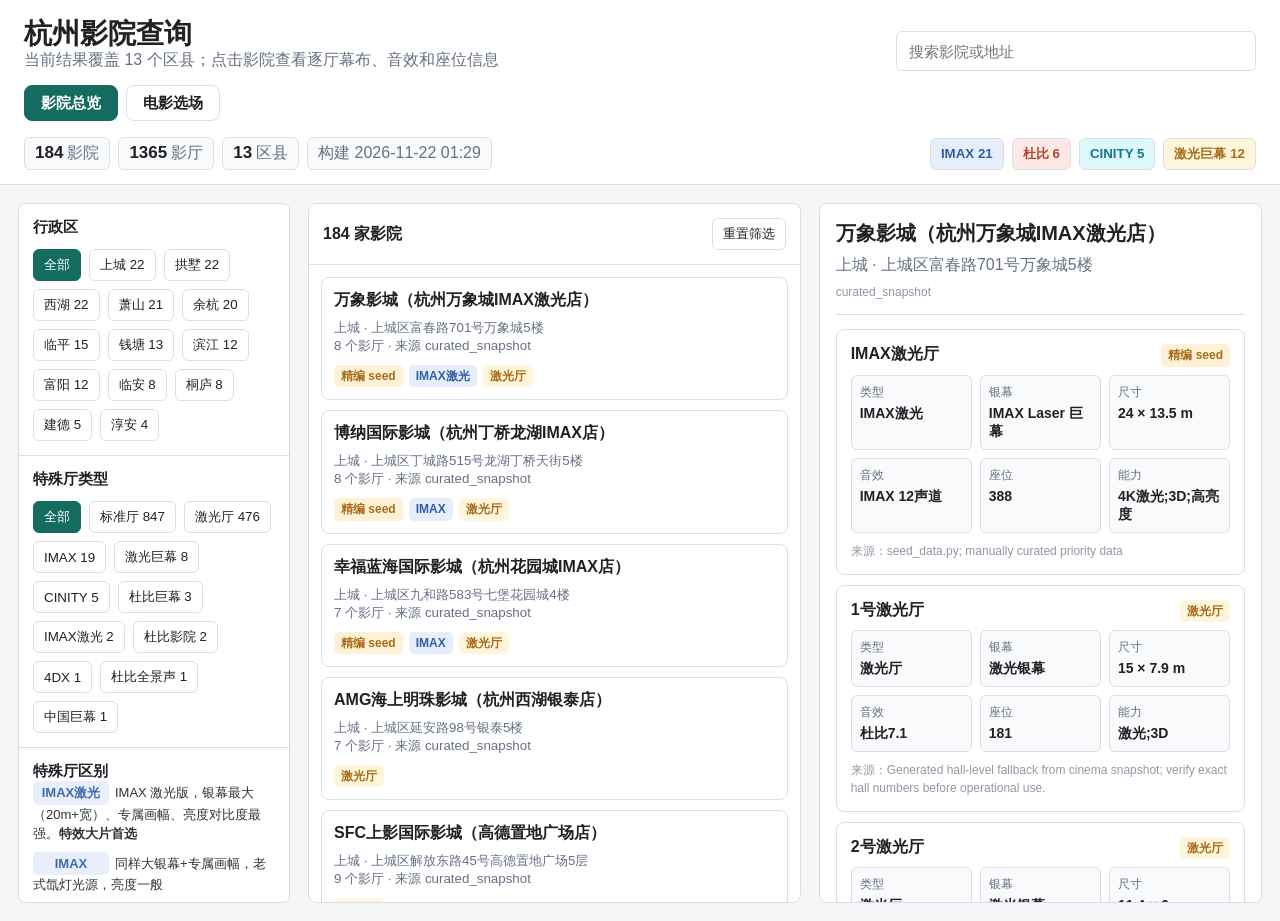
==== commit c0fcdb2d: "auto: refresh showtimes 2026-11-22" ====
--- a/index.html
+++ b/index.html
@@ -925,7 +925,7 @@
         <span><strong id="totalCinemas">-</strong>影院</span>
         <span><strong id="totalHalls">-</strong>影厅</span>
         <span><strong id="totalDistricts">-</strong>区县</span>
-        <span id="buildStamp" title="构建时间">构建 2026-11-21 02:41</span>
+        <span id="buildStamp" title="构建时间">构建 2026-11-22 01:29</span>
       </div>
       <div id="quickFilters" class="quick-filters" aria-label="快捷特殊厅筛选"></div>
     </div>
@@ -1038,7 +1038,7 @@
 
   <script>
 
-const __DATA = {"buildTime":"2026-11-21 02:41","districts":[{"district":"上城","cinema_count":22},{"district":"拱墅","cinema_count":22},{"district":"西湖","cinema_count":22},{"district":"萧山","cinema_count":21},{"district":"余杭","cinema_count":20},{"district":"临平","cinema_count":15},{"district":"钱塘","cinema_count":13},{"district":"滨江","cinema_count":12},{"district":"富阳","cinema_count":12},{"district":"临安","cinema_count":8},{"district":"桐庐","cinema_count":8},{"district":"建德","cinema_count":5},{"district":"淳安","cinema_count":4}],"specialTypes":[{"special_type":"标准厅","hall_count":847},{"special_type":"激光厅","hall_count":476},{"special_type":"IMAX","hall_count":19},{"special_type":"激光巨幕","hall_count":8},{"special_type":"CINITY","hall_count":5},{"special_type":"杜比巨幕","hall_count":3},{"special_type":"IMAX激光","hall_count":2},{"special_type":"杜比影院","hall_count":2},{"special_type":"4DX","hall_count":1},{"special_type":"杜比全景声","hall_count":1},{"special_type":"中国巨幕","hall_count":1}],"summary":{"IMAX":[{"name":"万象影城（杭州万象城IMAX激光店）","district":"上城","hall_name":"IMAX激光厅","special_type":"IMAX激光","screen_width_m":24.0,"screen_height_m":13.5},{"name":"博纳国际影城（杭州丁桥龙湖IMAX店）","district":"上城","hall_name":"IMAX厅","special_type":"IMAX","screen_width_m":21.5,"screen_height_m":12.0},{"name":"幸福蓝海国际影城（杭州花园城IMAX店）","district":"上城","hall_name":"IMAX厅","special_type":"IMAX","screen_width_m":21.4,"screen_height_m":12.0},{"name":"CGV影城（乐堤港IMAX店）","district":"拱墅","hall_name":"IMAX厅","special_type":"IMAX","screen_width_m":22.0,"screen_height_m":12.5},{"name":"万达影城（拱墅万达广场IMAX店）","district":"拱墅","hall_name":"IMAX厅","special_type":"IMAX","screen_width_m":22.5,"screen_height_m":12.6},{"name":"万达影城（水晶城IMAX店）","district":"拱墅","hall_name":"IMAX厅","special_type":"IMAX","screen_width_m":21.6,"screen_height_m":12.0},{"name":"星光嘉映影城IMAX（新天地店）","district":"拱墅","hall_name":"IMAX厅","special_type":"IMAX","screen_width_m":20.8,"screen_height_m":11.7},{"name":"浙影时代影城·西湖文化广场店（IMAX激光）","district":"拱墅","hall_name":"IMAX激光厅","special_type":"IMAX激光","screen_width_m":23.5,"screen_height_m":13.2},{"name":"金逸影城（影视中心IMAX店）","district":"拱墅","hall_name":"IMAX厅","special_type":"IMAX","screen_width_m":21.0,"screen_height_m":11.8},{"name":"佳映IMAX影城","district":"西湖","hall_name":"IMAX厅","special_type":"IMAX","screen_width_m":20.5,"screen_height_m":11.5},{"name":"博纳国际影城（西溪IMAX店）","district":"西湖","hall_name":"IMAX厅","special_type":"IMAX","screen_width_m":21.8,"screen_height_m":12.1},{"name":"横店电影城（IMAX西投银泰店）","district":"西湖","hall_name":"IMAX厅","special_type":"IMAX","screen_width_m":21.4,"screen_height_m":12.0},{"name":"CGV影城（滨江天街IMAX店）","district":"滨江","hall_name":"IMAX厅","special_type":"IMAX","screen_width_m":22.0,"screen_height_m":12.3},{"name":"悦江新远影城IMAX","district":"滨江","hall_name":"IMAX厅","special_type":"IMAX","screen_width_m":20.8,"screen_height_m":11.7},{"name":"横店电影城（IMAX_CINITY萧山银泰店）","district":"萧山","hall_name":"IMAX厅","special_type":"IMAX","screen_width_m":21.5,"screen_height_m":12.1},{"name":"浙影时代影城·西溪欢乐城IMAX店","district":"余杭","hall_name":"IMAX厅","special_type":"IMAX","screen_width_m":21.2,"screen_height_m":11.9},{"name":"金逸影城（杭州华夏之心美瑭IMAX店）","district":"余杭","hall_name":"IMAX厅","special_type":"IMAX","screen_width_m":21.5,"screen_height_m":12.1},{"name":"SFC上影影城（杭州余之城IMAX店）","district":"临平","hall_name":"IMAX厅","special_type":"IMAX","screen_width_m":21.5,"screen_height_m":12.0},{"name":"万达影城（崇贤上亿IMAX店）","district":"临平","hall_name":"IMAX厅","special_type":"IMAX","screen_width_m":21.0,"screen_height_m":11.8},{"name":"博纳国际影城临平IMAX店","district":"临平","hall_name":"IMAX厅","special_type":"IMAX","screen_width_m":21.6,"screen_height_m":12.1},{"name":"SFC上影影城（杭州下沙IMAX店）","district":"钱塘","hall_name":"IMAX厅","special_type":"IMAX","screen_width_m":21.8,"screen_height_m":12.2}],"杜比":[{"name":"CGV影城（奥体印象城杜比 4DX店）","district":"萧山","hall_name":"杜比影院厅","special_type":"杜比影院","screen_width_m":18.0,"screen_height_m":9.5},{"name":"德信影城（杭州空港之翼杜比巨幕店）","district":"萧山","hall_name":"杜比巨幕厅","special_type":"杜比巨幕","screen_width_m":18.8,"screen_height_m":10.0},{"name":"万象影城(杭州城北万象城杜比巨幕店)","district":"余杭","hall_name":"杜比巨幕厅","special_type":"杜比巨幕","screen_width_m":20.0,"screen_height_m":10.8},{"name":"万达影城（余杭万达广场杜比影院店）","district":"余杭","hall_name":"杜比影院厅","special_type":"杜比影院","screen_width_m":18.0,"screen_height_m":9.6},{"name":"庄影影城（乔司杜比全景声店）","district":"临平","hall_name":"杜比全景声厅","special_type":"杜比全景声","screen_width_m":15.5,"screen_height_m":8.2},{"name":"德纳杜比全景声巨幕影城（临安店）","district":"临安","hall_name":"杜比全景声巨幕厅","special_type":"杜比巨幕","screen_width_m":18.5,"screen_height_m":9.8}],"CINITY":[{"name":"浙影时代影城·西湖文化广场店（IMAX激光）","district":"拱墅","hall_name":"CINITY LED厅","special_type":"CINITY","screen_width_m":10.2,"screen_height_m":5.4},{"name":"中影国际影城（星光二期CINITY店）","district":"滨江","hall_name":"CINITY厅","special_type":"CINITY","screen_width_m":17.0,"screen_height_m":9.0},{"name":"横店电影城（IMAX_CINITY萧山银泰店）","district":"萧山","hall_name":"CINITY厅","special_type":"CINITY","screen_width_m":17.2,"screen_height_m":9.2},{"name":"中影国际影城（良渚永旺CINITY店）","district":"余杭","hall_name":"CINITY厅","special_type":"CINITY","screen_width_m":17.5,"screen_height_m":9.4},{"name":"万达影城（富阳万达广场CINITY店）","district":"富阳","hall_name":"CINITY厅","special_type":"CINITY","screen_width_m":17.0,"screen_height_m":9.1}],"激光巨幕":[{"name":"中影嘉华国际影城（拱墅巨幕店）","district":"拱墅","hall_name":"激光巨幕厅","special_type":"激光巨幕","screen_width_m":18.8,"screen_height_m":9.8},{"name":"百美汇影城（LUXE嘉里中心店）","district":"拱墅","hall_name":"LUXE巨幕厅","special_type":"激光巨幕","screen_width_m":19.0,"screen_height_m":10.0},{"name":"UME紫荆天街店（LUXE&DMAX影城）","district":"西湖","hall_name":"LUXE巨幕厅","special_type":"激光巨幕","screen_width_m":20.5,"screen_height_m":10.8},{"name":"杭州博纳院线戏幕影城（滨江银泰巨幕店）","district":"滨江","hall_name":"激光巨幕厅","special_type":"激光巨幕","screen_width_m":18.5,"screen_height_m":9.8},{"name":"百老汇影城（LUXE滨江宝龙店）","district":"滨江","hall_name":"LUXE巨幕厅","special_type":"激光巨幕","screen_width_m":19.5,"screen_height_m":10.2},{"name":"万象影城（杭州萧山万象汇店）","district":"萧山","hall_name":"激光巨幕厅","special_type":"激光巨幕","screen_width_m":19.2,"screen_height_m":10.2},{"name":"德信影城（杭州空港之翼杜比巨幕店）","district":"萧山","hall_name":"杜比巨幕厅","special_type":"杜比巨幕","screen_width_m":18.8,"screen_height_m":10.0},{"name":"万象影城(杭州城北万象城杜比巨幕店)","district":"余杭","hall_name":"杜比巨幕厅","special_type":"杜比巨幕","screen_width_m":20.0,"screen_height_m":10.8},{"name":"阳羽格影城（余杭科技城宝龙店 ATMOS巨幕）","district":"余杭","hall_name":"ATMOS巨幕厅","special_type":"激光巨幕","screen_width_m":18.8,"screen_height_m":10.0},{"name":"百老汇影城（中国巨幕金沙印象城店）","district":"钱塘","hall_name":"中国巨幕厅","special_type":"中国巨幕","screen_width_m":23.0,"screen_height_m":12.5},{"name":"中影DMAX巨幕国际影城（富阳城东店）","district":"富阳","hall_name":"DMAX巨幕厅","special_type":"激光巨幕","screen_width_m":20.0,"screen_height_m":10.6},{"name":"德纳杜比全景声巨幕影城（临安店）","district":"临安","hall_name":"杜比全景声巨幕厅","special_type":"杜比巨幕","screen_width_m":18.5,"screen_height_m":9.8}]},"cinemas":[{"id":0,"name":"AMG海上明珠影城（杭州西湖银泰店）","district":"上城","address":"上城区延安路98号银泰5楼","source":"curated_snapshot","hall_count":7,"special_types":"标准厅,激光厅","seed_halls":0},{"id":1,"name":"SFC上影国际影城（高德置地广场店）","district":"上城","address":"上城区解放东路45号高德置地广场5层","source":"curated_snapshot","hall_count":9,"special_types":"标准厅,激光厅","seed_halls":0},{"id":2,"name":"万象影城（杭州万象城IMAX激光店）","district":"上城","address":"上城区富春路701号万象城5楼","source":"curated_snapshot","hall_count":8,"special_types":"IMAX激光,标准厅,激光厅","seed_halls":1},{"id":3,"name":"万达影城（钱江新城店）","district":"上城","address":"上城区解放东路8号砂之船奥莱地下一层","source":"curated_snapshot","hall_count":9,"special_types":"标准厅,激光厅","seed_halls":0},{"id":4,"name":"中影国际影城（东站西子店）","district":"上城","address":"上城区环站东路777号东站西子国际A座5楼","source":"curated_snapshot","hall_count":8,"special_types":"标准厅,激光厅","seed_halls":0},{"id":5,"name":"博纳国际影城（杭州丁桥龙湖IMAX店）","district":"上城","address":"上城区丁城路515号龙湖丁桥天街5楼","source":"curated_snapshot","hall_count":8,"special_types":"IMAX,标准厅,激光厅","seed_halls":1},{"id":6,"name":"卢米埃影城（庆春银泰店）","district":"上城","address":"上城区景昙路18-21号银泰百货6楼","source":"curated_snapshot","hall_count":7,"special_types":"标准厅,激光厅","seed_halls":0},{"id":7,"name":"尚橙电影工场（杭州利星广场店）","district":"上城","address":"上城区中山南路77号利星北区4层","source":"curated_snapshot","hall_count":6,"special_types":"标准厅,激光厅","seed_halls":0},{"id":8,"name":"幸福蓝海国际影城（杭州花园城IMAX店）","district":"上城","address":"上城区九和路583号七堡花园城4楼","source":"curated_snapshot","hall_count":7,"special_types":"IMAX,标准厅,激光厅","seed_halls":1},{"id":9,"name":"德信影城（万泰城店）","district":"上城","address":"上城区望江东路332号万泰城3F-4F","source":"curated_snapshot","hall_count":9,"special_types":"标准厅,激光厅","seed_halls":0},{"id":10,"name":"德信影城（九堡联创公园店）","district":"上城","address":"上城区九华路1号联创公园13幢2层","source":"curated_snapshot","hall_count":8,"special_types":"标准厅,激光厅","seed_halls":0},{"id":11,"name":"德信影城（杭州之翼巨幕店）","district":"上城","address":"上城区鸿泰路133号杭州之翼购物中心4楼","source":"curated_snapshot","hall_count":6,"special_types":"标准厅,激光厅","seed_halls":0},{"id":12,"name":"新华影都","district":"上城","address":"上城区庆春路169号娃哈哈美食城3楼","source":"curated_snapshot","hall_count":5,"special_types":"标准厅,激光厅","seed_halls":0},{"id":13,"name":"时代国际影城","district":"上城","address":"上城区新风路619号汇和城购物中心南区5层","source":"curated_snapshot","hall_count":8,"special_types":"标准厅,激光厅","seed_halls":0},{"id":14,"name":"星光嘉映影城（来福士店）","district":"上城","address":"上城区新业路228号杭州来福士中心7层","source":"curated_snapshot","hall_count":5,"special_types":"标准厅,激光厅","seed_halls":0},{"id":15,"name":"春天国际影城（港龙悠乐城激光杜比沙发店）","district":"上城","address":"上城区明月桥路港龙城B馆7楼","source":"curated_snapshot","hall_count":6,"special_types":"标准厅,激光厅","seed_halls":0},{"id":16,"name":"横店影院（丁桥店）","district":"上城","address":"上城区蕙兰雅路丁兰广场C区3楼","source":"curated_snapshot","hall_count":9,"special_types":"标准厅,激光厅","seed_halls":0},{"id":17,"name":"海马国际影城（江和美海洋广场店）","district":"上城","address":"上城区杭海路601号三堡产业大厦C座4楼","source":"curated_snapshot","hall_count":6,"special_types":"标准厅,激光厅","seed_halls":0},{"id":18,"name":"胜利剧院","district":"上城","address":"上城区延安路279号","source":"curated_snapshot","hall_count":9,"special_types":"标准厅,激光厅","seed_halls":0},{"id":19,"name":"至潮影城（庆春路锦和大厦店）","district":"上城","address":"上城区庆春路87号锦和大厦越都荟5楼","source":"curated_snapshot","hall_count":7,"special_types":"标准厅,激光厅","seed_halls":0},{"id":20,"name":"金象时代影城（地铁东城店）","district":"上城","address":"上城区九沙大道399号地铁东城4楼","source":"curated_snapshot","hall_count":7,"special_types":"标准厅,激光厅","seed_halls":0},{"id":21,"name":"金逸影城（天虹店）","district":"上城","address":"上城区新塘路108号天虹购物中心B座6层","source":"curated_snapshot","hall_count":6,"special_types":"标准厅,激光厅","seed_halls":0},{"id":22,"name":"CGV影城（乐堤港IMAX店）","district":"拱墅","address":"拱墅区丽水路58号乐堤港A区5楼","source":"curated_snapshot","hall_count":7,"special_types":"IMAX,标准厅,激光厅","seed_halls":1},{"id":23,"name":"万达影城（拱墅万达广场IMAX店）","district":"拱墅","address":"拱墅区杭行路666号万达广场5楼","source":"curated_snapshot","hall_count":6,"special_types":"IMAX,标准厅,激光厅","seed_halls":1},{"id":24,"name":"万达影城（水晶城IMAX店）","district":"拱墅","address":"拱墅区上塘路458号水晶城购物中心7楼","source":"curated_snapshot","hall_count":9,"special_types":"IMAX,标准厅,激光厅","seed_halls":1},{"id":25,"name":"中影嘉华国际影城（拱墅巨幕店）","district":"拱墅","address":"拱墅区小河路中童巴比尼商业广场4楼","source":"curated_snapshot","hall_count":10,"special_types":"标准厅,激光厅,激光巨幕","seed_halls":1},{"id":26,"name":"中影星宇影城（西子山姆店）","district":"拱墅","address":"拱墅区大农港路1218号山姆超市上层","source":"curated_snapshot","hall_count":5,"special_types":"标准厅,激光厅","seed_halls":0},{"id":27,"name":"众安电影大世界","district":"拱墅","address":"拱墅区香积寺路21号众安假日酒店3层","source":"curated_snapshot","hall_count":9,"special_types":"标准厅,激光厅","seed_halls":0},{"id":28,"name":"博纳国际影城杭州大悦城店","district":"拱墅","address":"拱墅区隐秀路1号大悦城购物中心8楼","source":"curated_snapshot","hall_count":5,"special_types":"标准厅,激光厅","seed_halls":0},{"id":29,"name":"德信影城（运河上街店）","district":"拱墅","address":"拱墅区金华路80号运河上街4楼","source":"curated_snapshot","hall_count":7,"special_types":"标准厅,激光厅","seed_halls":0},{"id":30,"name":"德纳影城（杭州中大银泰城店）","district":"拱墅","address":"拱墅区东新路822号中大银泰城7楼","source":"curated_snapshot","hall_count":6,"special_types":"标准厅,激光厅","seed_halls":0},{"id":31,"name":"时代VIP影城（印悦里店）","district":"拱墅","address":"拱墅区丰庆路710号印悦里","source":"curated_snapshot","hall_count":6,"special_types":"标准厅,激光厅","seed_halls":0},{"id":32,"name":"时代国际影城（拱墅吾悦LEDMAX店）","district":"拱墅","address":"拱墅区杭玻街吾悦广场3楼","source":"curated_snapshot","hall_count":7,"special_types":"标准厅,激光厅","seed_halls":0},{"id":33,"name":"星光嘉映影城IMAX（新天地店）","district":"拱墅","address":"拱墅区新北街79号新皓座1层","source":"curated_snapshot","hall_count":10,"special_types":"IMAX,标准厅,激光厅","seed_halls":1},{"id":34,"name":"杭州传奇奢华影城（城西银泰店）","district":"拱墅","address":"拱墅区丰潭路380号城西银泰城4楼","source":"curated_snapshot","hall_count":5,"special_types":"标准厅,激光厅","seed_halls":0},{"id":35,"name":"横店电影城（拱墅宝龙店）","district":"拱墅","address":"拱墅区春蓝路288号宝龙广场3楼","source":"curated_snapshot","hall_count":9,"special_types":"标准厅,激光厅","seed_halls":0},{"id":36,"name":"比高电影城（大河店）","district":"拱墅","address":"拱墅区小河路488号","source":"curated_snapshot","hall_count":9,"special_types":"标准厅,激光厅","seed_halls":0},{"id":37,"name":"浙影时代影城·奥斯卡店","district":"拱墅","address":"拱墅区龙游路38号","source":"curated_snapshot","hall_count":8,"special_types":"标准厅,激光厅","seed_halls":0},{"id":38,"name":"浙影时代影城·西湖文化广场店（IMAX激光）","district":"拱墅","address":"拱墅区中山北路581号西湖文化广场C区8号","source":"curated_snapshot","hall_count":8,"special_types":"CINITY,IMAX激光,标准厅,激光厅","seed_halls":2},{"id":39,"name":"百美汇影城（LUXE嘉里中心店）","district":"拱墅","address":"拱墅区延安路385号嘉里中心3号楼4楼","source":"curated_snapshot","hall_count":6,"special_types":"标准厅,激光厅,激光巨幕","seed_halls":1},{"id":40,"name":"纷腾电影生活馆（杭州国大店）","district":"拱墅","address":"拱墅区延安路609号国大城市广场9楼","source":"curated_snapshot","hall_count":9,"special_types":"标准厅,激光厅","seed_halls":0},{"id":41,"name":"至潮影城（万融城店）","district":"拱墅","address":"拱墅区万融城2幢3层","source":"curated_snapshot","hall_count":8,"special_types":"标准厅,激光厅","seed_halls":0},{"id":42,"name":"至潮影城（星尚发展大厦店）","district":"拱墅","address":"拱墅区莫干山路1243号复地活力广场4楼","source":"curated_snapshot","hall_count":8,"special_types":"标准厅,激光厅","seed_halls":0},{"id":43,"name":"金逸影城（影视中心IMAX店）","district":"拱墅","address":"拱墅区东新路655号物美大卖场4层","source":"curated_snapshot","hall_count":9,"special_types":"IMAX,标准厅,激光厅","seed_halls":1},{"id":44,"name":"UME影城（西城广场店）","district":"西湖","address":"西湖区文二西路551号西城广场4楼","source":"curated_snapshot","hall_count":9,"special_types":"标准厅,激光厅","seed_halls":0},{"id":45,"name":"UME紫荆天街店（LUXE&DMAX影城）","district":"西湖","address":"西湖区古墩路1009号龙湖紫荆天街5楼","source":"curated_snapshot","hall_count":9,"special_types":"标准厅,激光厅,激光巨幕","seed_halls":1},{"id":46,"name":"三克影院（西溪天目里店）","district":"西湖","address":"西湖区天目山路398号天目里地下1层","source":"curated_snapshot","hall_count":5,"special_types":"标准厅,激光厅","seed_halls":0},{"id":47,"name":"上影国际影城（杭州铂悦城店）","district":"西湖","address":"西湖区屏新路27号铂悦城3楼","source":"curated_snapshot","hall_count":8,"special_types":"标准厅,激光厅","seed_halls":0},{"id":48,"name":"佳映IMAX影城","district":"西湖","address":"西湖区余杭塘路799号五洲国际广场3楼","source":"curated_snapshot","hall_count":9,"special_types":"IMAX,标准厅,激光厅","seed_halls":1},{"id":49,"name":"保利国际影城（西溪天堂店）","district":"西湖","address":"西湖区紫金港路21号西溪天堂16-72号","source":"curated_snapshot","hall_count":9,"special_types":"标准厅,激光厅","seed_halls":0},{"id":50,"name":"信业时代影城五洲国际广场店","district":"西湖","address":"西湖区余杭塘路799号五洲国际广场2楼","source":"curated_snapshot","hall_count":9,"special_types":"标准厅,激光厅","seed_halls":0},{"id":51,"name":"博纳国际影城（西溪IMAX店）","district":"西湖","address":"西湖区双龙街588号西溪银泰城A馆3楼","source":"curated_snapshot","hall_count":7,"special_types":"IMAX,标准厅,激光厅","seed_halls":1},{"id":52,"name":"博纳院线汇和金街（巨幕店）","district":"西湖","address":"西湖区转塘久耀商业中心1号楼4层","source":"curated_snapshot","hall_count":7,"special_types":"标准厅,激光厅","seed_halls":0},{"id":53,"name":"卢米埃影城（杭州西溪天街店）","district":"西湖","address":"西湖区余杭塘路1001号龙湖西溪天街6楼","source":"curated_snapshot","hall_count":5,"special_types":"标准厅,激光厅","seed_halls":0},{"id":54,"name":"完美世界影城（颐高广场店）","district":"西湖","address":"西湖区黄姑山路29号0101PARK B座2层","source":"curated_snapshot","hall_count":5,"special_types":"标准厅,激光厅","seed_halls":0},{"id":55,"name":"德信影城星光城WANOS全景声店","district":"西湖","address":"西湖区文三路500号星光城2层","source":"curated_snapshot","hall_count":5,"special_types":"标准厅,激光厅","seed_halls":0},{"id":56,"name":"德信影城（西溪诚品巨幕店）","district":"西湖","address":"西湖区紫霞街155号西溪诚品2楼","source":"curated_snapshot","hall_count":6,"special_types":"标准厅,激光厅","seed_halls":0},{"id":57,"name":"时代VIP影城（之江银泰店）","district":"西湖","address":"西湖区珊瑚沙路49号之江银泰2层","source":"curated_snapshot","hall_count":5,"special_types":"标准厅,激光厅","seed_halls":0},{"id":58,"name":"杭州三墩华夏国际影城","district":"西湖","address":"西湖区三墩镇同仁汇3楼","source":"curated_snapshot","hall_count":9,"special_types":"标准厅,激光厅","seed_halls":0},{"id":59,"name":"杭州比高电影城（三墩店）","district":"西湖","address":"西湖区厚仁路新天地商业中心11幢3楼","source":"curated_snapshot","hall_count":7,"special_types":"标准厅,激光厅","seed_halls":0},{"id":60,"name":"杭州汇和国际影城","district":"西湖","address":"西湖区古墩路456-552号3楼","source":"curated_snapshot","hall_count":8,"special_types":"标准厅,激光厅","seed_halls":0},{"id":61,"name":"杭州转塘时代电影大世界影城","district":"西湖","address":"西湖区美院南路99号4楼","source":"curated_snapshot","hall_count":8,"special_types":"标准厅,激光厅","seed_halls":0},{"id":62,"name":"杭州黄龙影城","district":"西湖","address":"西湖区黄龙路1号黄龙体育中心东门","source":"curated_snapshot","hall_count":9,"special_types":"标准厅,激光厅","seed_halls":0},{"id":63,"name":"横店电影城（IMAX西投银泰店）","district":"西湖","address":"西湖区枫桦西路9号西投银泰城5楼","source":"curated_snapshot","hall_count":10,"special_types":"IMAX,标准厅,激光厅","seed_halls":1},{"id":64,"name":"浙影时代·M511未来影城","district":"西湖","address":"西湖区西溪路511号光影汇2号楼2楼","source":"curated_snapshot","hall_count":6,"special_types":"标准厅,激光厅","seed_halls":0},{"id":65,"name":"浙江翠苑电影大世界","district":"西湖","address":"西湖区文一路298号物美超市6楼","source":"curated_snapshot","hall_count":6,"special_types":"标准厅,激光厅","seed_halls":0},{"id":66,"name":"CGV影城（滨江天街IMAX店）","district":"滨江","address":"滨江区江汉路1515号龙湖滨江天街5楼","source":"curated_snapshot","hall_count":10,"special_types":"IMAX,标准厅,激光厅","seed_halls":1},{"id":67,"name":"万达影城（杭州滨江开元广场店）","district":"滨江","address":"滨江区滨文路868号开元广场5楼","source":"curated_snapshot","hall_count":6,"special_types":"标准厅,激光厅","seed_halls":0},{"id":68,"name":"中影国际影城（星光二期CINITY店）","district":"滨江","address":"滨江区滨盛路1766号华联星光大道二期4层","source":"curated_snapshot","hall_count":6,"special_types":"CINITY,标准厅,激光厅","seed_halls":1},{"id":69,"name":"中影国际影城（星光大道店）","district":"滨江","address":"滨江区江南大道228号星光国际广场4层","source":"curated_snapshot","hall_count":5,"special_types":"标准厅,激光厅","seed_halls":0},{"id":70,"name":"保利国际影城杭州中南店","district":"滨江","address":"滨江区江南大道1090号长河地铁站旁","source":"curated_snapshot","hall_count":7,"special_types":"标准厅,激光厅","seed_halls":0},{"id":71,"name":"华策国际影城海威领界店","district":"滨江","address":"滨江区东信大道1188号海威领界2幢3楼","source":"curated_snapshot","hall_count":7,"special_types":"标准厅,激光厅","seed_halls":0},{"id":72,"name":"嘉年华国际影城（杭州滨江店）","district":"滨江","address":"滨江区江陵路与滨康路交叉兴耀鑫都汇4楼","source":"curated_snapshot","hall_count":9,"special_types":"标准厅,激光厅","seed_halls":0},{"id":73,"name":"悦江新远影城IMAX","district":"滨江","address":"滨江区信诚路857号乐缤纷世茂中心5楼","source":"curated_snapshot","hall_count":9,"special_types":"IMAX,标准厅,激光厅","seed_halls":1},{"id":74,"name":"杭州博纳院线戏幕影城（滨江银泰巨幕店）","district":"滨江","address":"滨江区启智街515号银泰百货B馆4层","source":"curated_snapshot","hall_count":10,"special_types":"标准厅,激光厅,激光巨幕","seed_halls":1},{"id":75,"name":"浦沿时代影城","district":"滨江","address":"滨江区东冠路611号金盛嘉悦广场3楼","source":"curated_snapshot","hall_count":9,"special_types":"标准厅,激光厅","seed_halls":0},{"id":76,"name":"滨文影院","district":"滨江","address":"滨江区浦沿路773号江南汇5楼","source":"curated_snapshot","hall_count":6,"special_types":"标准厅,激光厅","seed_halls":0},{"id":77,"name":"百老汇影城（LUXE滨江宝龙店）","district":"滨江","address":"滨江区滨盛路3867号宝龙城市广场5楼","source":"curated_snapshot","hall_count":9,"special_types":"标准厅,激光厅,激光巨幕","seed_halls":1},{"id":78,"name":"0090影城萧山宝龙店","district":"萧山","address":"萧山区乐达路与建设一路宝龙广场4楼","source":"curated_snapshot","hall_count":8,"special_types":"标准厅,激光厅","seed_halls":0},{"id":79,"name":"CGV影城（奥体印象城杜比 4DX店）","district":"萧山","address":"萧山区飞虹路1408号奥体印象城4楼","source":"curated_snapshot","hall_count":10,"special_types":"4DX,杜比影院,标准厅,激光厅","seed_halls":2},{"id":80,"name":"万象影城（杭州萧山万象汇店）","district":"萧山","address":"萧山区金城路927号万象汇5层","source":"curated_snapshot","hall_count":7,"special_types":"标准厅,激光厅,激光巨幕","seed_halls":1},{"id":81,"name":"保利万和CFR国际影城（钱江世纪城店）","district":"萧山","address":"萧山区钱江世纪公园A13幢","source":"curated_snapshot","hall_count":7,"special_types":"标准厅,激光厅","seed_halls":0},{"id":82,"name":"华纳国际影城","district":"萧山","address":"萧山区潮人汇商厦5楼","source":"curated_snapshot","hall_count":9,"special_types":"标准厅,激光厅","seed_halls":0},{"id":83,"name":"幸福蓝海国际影城（杭州融创店）","district":"萧山","address":"萧山区枫香路融创印时代中心3层","source":"curated_snapshot","hall_count":6,"special_types":"标准厅,激光厅","seed_halls":0},{"id":84,"name":"幸福蓝海莱纳星影城（加州阳光店）","district":"萧山","address":"萧山区金城路333号4层","source":"curated_snapshot","hall_count":5,"special_types":"标准厅,激光厅","seed_halls":0},{"id":85,"name":"德信影城（杭州空港之翼杜比巨幕店）","district":"萧山","address":"萧山区港城大道1519号德信之翼3楼","source":"curated_snapshot","hall_count":9,"special_types":"杜比巨幕,标准厅,激光厅","seed_halls":1},{"id":86,"name":"时代国际影城（萧山美颂城店）","district":"萧山","address":"萧山区振宁路128号美颂城4楼","source":"curated_snapshot","hall_count":5,"special_types":"标准厅,激光厅","seed_halls":0},{"id":87,"name":"杭州奥斯卡国际影城（萧山区领航汇）","district":"萧山","address":"萧山区建设四路与博奥路交汇长龙领航城3楼","source":"curated_snapshot","hall_count":5,"special_types":"标准厅,激光厅","seed_halls":0},{"id":88,"name":"横店电影城（IMAX_CINITY萧山银泰店）","district":"萧山","address":"萧山区通惠南路667号银泰百货5楼","source":"curated_snapshot","hall_count":10,"special_types":"CINITY,IMAX,标准厅,激光厅","seed_halls":2},{"id":89,"name":"浙影时代影城·众安广场店","district":"萧山","address":"萧山区山阴路688号众安广场D区5楼","source":"curated_snapshot","hall_count":5,"special_types":"标准厅,激光厅","seed_halls":0},{"id":90,"name":"浙影时代影城·新农都店","district":"萧山","address":"萧山区新街街道新农都物流中心一区1层","source":"curated_snapshot","hall_count":7,"special_types":"标准厅,激光厅","seed_halls":0},{"id":91,"name":"浙影时代影城·萧山开元店","district":"萧山","address":"萧山区市心南路1216号6楼","source":"curated_snapshot","hall_count":8,"special_types":"标准厅,激光厅","seed_halls":0},{"id":92,"name":"萧山小镇影院","district":"萧山","address":"萧山区河上镇沙洲墩头1号","source":"curated_snapshot","hall_count":6,"special_types":"标准厅,激光厅","seed_halls":0},{"id":93,"name":"萧山德纳MAX影城","district":"萧山","address":"萧山区北干街道银隆百货B座5楼","source":"curated_snapshot","hall_count":6,"special_types":"标准厅,激光厅","seed_halls":0},{"id":94,"name":"萧山德纳影城旺角城店","district":"萧山","address":"萧山区旺角城新天地8号楼4层","source":"curated_snapshot","hall_count":7,"special_types":"标准厅,激光厅","seed_halls":0},{"id":95,"name":"萧山新天地数字影城","district":"萧山","address":"萧山区市心中路新天地商业中心4楼","source":"curated_snapshot","hall_count":6,"special_types":"标准厅,激光厅","seed_halls":0},{"id":96,"name":"萧山时代凤凰国际影城","district":"萧山","address":"萧山区萧绍路634号摩立方4楼","source":"curated_snapshot","hall_count":6,"special_types":"标准厅,激光厅","seed_halls":0},{"id":97,"name":"闻堰时代影城","district":"萧山","address":"萧山区闻堰街道万达中路222号3楼","source":"curated_snapshot","hall_count":5,"special_types":"标准厅,激光厅","seed_halls":0},{"id":98,"name":"高美时代影城","district":"萧山","address":"萧山区义桥镇三汇路32号星天地4楼","source":"curated_snapshot","hall_count":9,"special_types":"标准厅,激光厅","seed_halls":0},{"id":99,"name":"UME影城（良渚金地店）","district":"余杭","address":"余杭区古墩路1333号金地广场4楼","source":"curated_snapshot","hall_count":7,"special_types":"标准厅,激光厅","seed_halls":0},{"id":100,"name":"万象影城(杭州城北万象城杜比巨幕店)","district":"余杭","address":"余杭区杭行路1499号杭州城北万象城5楼","source":"curated_snapshot","hall_count":7,"special_types":"杜比巨幕,标准厅,激光厅","seed_halls":1},{"id":101,"name":"万达影城（余杭万达广场杜比影院店）","district":"余杭","address":"余杭区文一西路1888号万达广场4楼","source":"curated_snapshot","hall_count":9,"special_types":"杜比影院,标准厅,激光厅","seed_halls":1},{"id":102,"name":"中影南方国际影城（七彩汇店）","district":"余杭","address":"余杭区闲富中路57号七彩汇4楼","source":"curated_snapshot","hall_count":8,"special_types":"标准厅,激光厅","seed_halls":0},{"id":103,"name":"中影国际影城（良渚永旺CINITY店）","district":"余杭","address":"余杭区古墩路1888号永旺梦乐城3楼","source":"curated_snapshot","hall_count":9,"special_types":"CINITY,标准厅,激光厅","seed_halls":1},{"id":104,"name":"中影国际影城（西溪印象城店）","district":"余杭","address":"余杭区五常大道1号西溪印象城A座3楼","source":"curated_snapshot","hall_count":9,"special_types":"标准厅,激光厅","seed_halls":0},{"id":105,"name":"中影灯塔影城（原上岸影城）","district":"余杭","address":"余杭区五常大道153号乐天城5号楼4楼","source":"curated_snapshot","hall_count":9,"special_types":"标准厅,激光厅","seed_halls":0},{"id":106,"name":"保利国际影城（杭州余杭店）","district":"余杭","address":"余杭区江南时代购物中心4层","source":"curated_snapshot","hall_count":6,"special_types":"标准厅,激光厅","seed_halls":0},{"id":107,"name":"大屋顶剧场","district":"余杭","address":"余杭区良渚文化艺术中心","source":"curated_snapshot","hall_count":7,"special_types":"标准厅,激光厅","seed_halls":0},{"id":108,"name":"峨影1958亲橙里","district":"余杭","address":"余杭区文一西路常二路亲橙里5楼","source":"curated_snapshot","hall_count":9,"special_types":"标准厅,激光厅","seed_halls":0},{"id":109,"name":"时代联合影城","district":"余杭","address":"余杭区莫干山路西田城AB座2楼","source":"curated_snapshot","hall_count":6,"special_types":"标准厅,激光厅","seed_halls":0},{"id":110,"name":"杭泰影城","district":"余杭","address":"余杭区中泰路2号罗兰小镇会所内","source":"curated_snapshot","hall_count":9,"special_types":"标准厅,激光厅","seed_halls":0},{"id":111,"name":"横店电影城（西溪天虹购物中心）","district":"余杭","address":"余杭区五常大道西溪天虹购物中心4楼","source":"curated_snapshot","hall_count":8,"special_types":"标准厅,激光厅","seed_halls":0},{"id":112,"name":"浙影时代影城·西溪欢乐城IMAX店","district":"余杭","address":"余杭区五常大道421号欢乐城5楼","source":"curated_snapshot","hall_count":9,"special_types":"IMAX,标准厅,激光厅","seed_halls":1},{"id":113,"name":"瓶窑平价电影院","district":"余杭","address":"余杭区瓶窑老街里窑街47号","source":"curated_snapshot","hall_count":8,"special_types":"标准厅,激光厅","seed_halls":0},{"id":114,"name":"瓶窑时代电影大世界","district":"余杭","address":"余杭区华兴路199号恒德瓶窑广场2层","source":"curated_snapshot","hall_count":6,"special_types":"标准厅,激光厅","seed_halls":0},{"id":115,"name":"瓶窑星鑫国际影城","district":"余杭","address":"余杭区瓶仓大道2号新耀城市客厅3楼","source":"curated_snapshot","hall_count":8,"special_types":"标准厅,激光厅","seed_halls":0},{"id":116,"name":"芳正影城（仁和店）","district":"余杭","address":"余杭区仁和街道芳正国际广场2幢3楼","source":"curated_snapshot","hall_count":6,"special_types":"标准厅,激光厅","seed_halls":0},{"id":117,"name":"金逸影城（杭州华夏之心美瑭IMAX店）","district":"余杭","address":"余杭区余杭塘路华夏之心美瑭广场4楼","source":"curated_snapshot","hall_count":6,"special_types":"IMAX,标准厅,激光厅","seed_halls":1},{"id":118,"name":"阳羽格影城（余杭科技城宝龙店 ATMOS巨幕）","district":"余杭","address":"余杭区仓前街道宝晋未来商业中心3楼","source":"curated_snapshot","hall_count":10,"special_types":"标准厅,激光厅,激光巨幕","seed_halls":1},{"id":119,"name":"SFC上影影城（杭州余之城IMAX店）","district":"临平","address":"临平区迎宾路501号余之城东区6层","source":"curated_snapshot","hall_count":8,"special_types":"IMAX,标准厅,激光厅","seed_halls":1},{"id":120,"name":"万达影城（崇贤上亿IMAX店）","district":"临平","address":"临平区崇贤街道上亿广场4层","source":"curated_snapshot","hall_count":10,"special_types":"IMAX,标准厅,激光厅","seed_halls":1},{"id":121,"name":"中影嘉华国际影城（翁梅双巨幕店）","district":"临平","address":"临平区乔莫东路285号6楼","source":"curated_snapshot","hall_count":6,"special_types":"标准厅,激光厅","seed_halls":0},{"id":122,"name":"临平明星电影院","district":"临平","address":"临平区临平街道木桥浜路17号","source":"curated_snapshot","hall_count":5,"special_types":"标准厅,激光厅","seed_halls":0},{"id":123,"name":"光影之间电影院（塘栖店）","district":"临平","address":"临平区塘栖镇致和堂街54号2-3层","source":"curated_snapshot","hall_count":9,"special_types":"标准厅,激光厅","seed_halls":0},{"id":124,"name":"博纳国际影城临平IMAX店","district":"临平","address":"临平区世纪大道西1号临平银泰城4层","source":"curated_snapshot","hall_count":10,"special_types":"IMAX,标准厅,激光厅","seed_halls":1},{"id":125,"name":"博雅国际影城（临平万达广场店）","district":"临平","address":"临平区荷禹路105号临平万达广场6楼","source":"curated_snapshot","hall_count":5,"special_types":"标准厅,激光厅","seed_halls":0},{"id":126,"name":"完美世界影城杭州铂金店","district":"临平","address":"临平区河南埭路108号临平新天地15号楼","source":"curated_snapshot","hall_count":5,"special_types":"标准厅,激光厅","seed_halls":0},{"id":127,"name":"寰耀影城（天都城店）","district":"临平","address":"临平区星桥街道广厦天都城苏荷苑3层","source":"curated_snapshot","hall_count":9,"special_types":"标准厅,激光厅","seed_halls":0},{"id":128,"name":"庄影影城（乔司杜比全景声店）","district":"临平","address":"临平区乔司街道博卡路18号3幢4层","source":"curated_snapshot","hall_count":9,"special_types":"杜比全景声,标准厅,激光厅","seed_halls":1},{"id":129,"name":"星博主题影城（临平店）","district":"临平","address":"临平区东湖南路59号和合财富中心3层","source":"curated_snapshot","hall_count":5,"special_types":"标准厅,激光厅","seed_halls":0},{"id":130,"name":"杭州光影之间影城（临平幸福里店）","district":"临平","address":"临平区红丰南路125号光大幸福里3楼","source":"curated_snapshot","hall_count":6,"special_types":"标准厅,激光厅","seed_halls":0},{"id":131,"name":"杭州博雅国际影城（华元欢乐城店）","district":"临平","address":"临平区南苑街道华元欢乐城B座5楼","source":"curated_snapshot","hall_count":7,"special_types":"标准厅,激光厅","seed_halls":0},{"id":132,"name":"至潮影城（力晶广场店）","district":"临平","address":"临平区东湖北路102号3楼","source":"curated_snapshot","hall_count":7,"special_types":"标准厅,激光厅","seed_halls":0},{"id":133,"name":"芒果星空间影城（4DX星桥店）","district":"临平","address":"临平区星桥北路56号星空间4号楼5楼","source":"curated_snapshot","hall_count":5,"special_types":"标准厅,激光厅","seed_halls":0},{"id":134,"name":"SFC上影影城（杭州下沙IMAX店）","district":"钱塘","address":"钱塘区金沙大道560号龙湖杭州金沙天街5楼","source":"curated_snapshot","hall_count":8,"special_types":"IMAX,标准厅,激光厅","seed_halls":1},{"id":135,"name":"中影中数国际影城（全VIP下沙店）","district":"钱塘","address":"钱塘区金沙大道450号晓城天地2幢1楼","source":"curated_snapshot","hall_count":7,"special_types":"标准厅,激光厅","seed_halls":0},{"id":136,"name":"四季国际影城","district":"钱塘","address":"钱塘区文渊路499号四季广场5幢2层","source":"curated_snapshot","hall_count":5,"special_types":"标准厅,激光厅","seed_halls":0},{"id":137,"name":"太平洋影城（杭州下沙店）","district":"钱塘","address":"钱塘区天城东路955号郡原蓝湖国际4幢3楼","source":"curated_snapshot","hall_count":7,"special_types":"标准厅,激光厅","seed_halls":0},{"id":138,"name":"德信影城（水云和达城店）","district":"钱塘","address":"钱塘区下沙水云和达城4楼","source":"curated_snapshot","hall_count":5,"special_types":"标准厅,激光厅","seed_halls":0},{"id":139,"name":"新远下沙影城","district":"钱塘","address":"钱塘区文泽路99号福雷德广场地下一层","source":"curated_snapshot","hall_count":8,"special_types":"标准厅,激光厅","seed_halls":0},{"id":140,"name":"星禾时代影城","district":"钱塘","address":"钱塘区元成时代中心5幢2层","source":"curated_snapshot","hall_count":8,"special_types":"标准厅,激光厅","seed_halls":0},{"id":141,"name":"横店影城（下沙店）","district":"钱塘","address":"钱塘区2号大街宝龙广场3楼","source":"curated_snapshot","hall_count":9,"special_types":"标准厅,激光厅","seed_halls":0},{"id":142,"name":"歌纳国际影城","district":"钱塘","address":"钱塘区4号大街15号新美商场4层","source":"curated_snapshot","hall_count":9,"special_types":"标准厅,激光厅","seed_halls":0},{"id":143,"name":"浙影时代影城·和达店","district":"钱塘","address":"钱塘区10号大街与沿江大道交叉东东城1楼","source":"curated_snapshot","hall_count":9,"special_types":"标准厅,激光厅","seed_halls":0},{"id":144,"name":"百老汇影城（中国巨幕金沙印象城店）","district":"钱塘","address":"钱塘区金沙大道97号金沙印象城5楼","source":"curated_snapshot","hall_count":9,"special_types":"中国巨幕,标准厅,激光厅","seed_halls":1},{"id":145,"name":"越众影院（下沙银泰店）","district":"钱塘","address":"钱塘区海达南路397号银泰百货8层","source":"curated_snapshot","hall_count":9,"special_types":"标准厅,激光厅","seed_halls":0},{"id":146,"name":"都尚时代影城（下沙学林街激光影城）","district":"钱塘","address":"钱塘区学林街1128号","source":"curated_snapshot","hall_count":9,"special_types":"标准厅,激光厅","seed_halls":0},{"id":147,"name":"万达影城（富阳万达广场CINITY店）","district":"富阳","address":"富阳区金桥北路990号富阳万达广场4楼","source":"curated_snapshot","hall_count":10,"special_types":"CINITY,标准厅,激光厅","seed_halls":1},{"id":148,"name":"中影DMAX巨幕国际影城（富阳城东店）","district":"富阳","address":"富阳区恩波大道718号恩波城市广场C区4楼","source":"curated_snapshot","hall_count":8,"special_types":"标准厅,激光厅,激光巨幕","seed_halls":1},{"id":149,"name":"中影M17影城（富阳宝龙店）","district":"富阳","address":"富阳区育才西路1001号宝龙城市广场3楼","source":"curated_snapshot","hall_count":9,"special_types":"标准厅,激光厅","seed_halls":0},{"id":150,"name":"中影国线巨幕影城（新登富春港店）","district":"富阳","address":"富阳区新登镇登城北路69号富春港4楼","source":"curated_snapshot","hall_count":6,"special_types":"标准厅,激光厅","seed_halls":0},{"id":151,"name":"光影之间影城（富阳大学城店）","district":"富阳","address":"富阳区高科路397号高科商业中心3楼","source":"curated_snapshot","hall_count":5,"special_types":"标准厅,激光厅","seed_halls":0},{"id":152,"name":"新世界国际影城（富春新天地店）","district":"富阳","address":"富阳区恩波大道与北环路交汇富春新天地4楼","source":"curated_snapshot","hall_count":7,"special_types":"标准厅,激光厅","seed_halls":0},{"id":153,"name":"新世界国际影城（富阳店）","district":"富阳","address":"富阳区金桥北路东方茂D座4楼","source":"curated_snapshot","hall_count":9,"special_types":"标准厅,激光厅","seed_halls":0},{"id":154,"name":"星光国际影城（新登店）","district":"富阳","address":"富阳区新登镇新兴路51号鑫龙大厦3楼","source":"curated_snapshot","hall_count":9,"special_types":"标准厅,激光厅","seed_halls":0},{"id":155,"name":"星光多多影城","district":"富阳","address":"富阳区场口镇场裕街251号哆哆商业中心3楼","source":"curated_snapshot","hall_count":8,"special_types":"标准厅,激光厅","seed_halls":0},{"id":156,"name":"横店电影城（玉长城店）","district":"富阳","address":"富阳区春秋北路271号银泰玉长城4楼","source":"curated_snapshot","hall_count":9,"special_types":"标准厅,激光厅","seed_halls":0},{"id":157,"name":"浙影时代·富阳鹿山时代店","district":"富阳","address":"富阳区金鹿路269号鹿山时代城3楼","source":"curated_snapshot","hall_count":6,"special_types":"标准厅,激光厅","seed_halls":0},{"id":158,"name":"银湖国际影城","district":"富阳","address":"富阳区银湖街道富闲路9号银湖创新中心3楼","source":"curated_snapshot","hall_count":8,"special_types":"标准厅,激光厅","seed_halls":0},{"id":159,"name":"IDA传奇永利影城（青山湖宝龙店）","district":"临安","address":"临安区青山湖街道科技大道2588号宝龙广场4楼","source":"curated_snapshot","hall_count":9,"special_types":"标准厅,激光厅","seed_halls":0},{"id":160,"name":"完美世界影城（临安万华店）","district":"临安","address":"临安区钱王街855号万华广场4层","source":"curated_snapshot","hall_count":8,"special_types":"标准厅,激光厅","seed_halls":0},{"id":161,"name":"寰耀影城（临安苕溪时代广场店）","district":"临安","address":"临安区苕溪时代广场5楼","source":"curated_snapshot","hall_count":6,"special_types":"标准厅,激光厅","seed_halls":0},{"id":162,"name":"寰耀影城（临安青山星汇天地店）","district":"临安","address":"临安区大园路123号星汇天地4楼","source":"curated_snapshot","hall_count":5,"special_types":"标准厅,激光厅","seed_halls":0},{"id":163,"name":"德纳杜比全景声巨幕影城（临安店）","district":"临安","address":"临安区城中街钱王财富中心3层","source":"curated_snapshot","hall_count":7,"special_types":"杜比巨幕,标准厅,激光厅","seed_halls":1},{"id":164,"name":"横店电影城（临安店）","district":"临安","address":"临安区钱王街金街时代广场2楼","source":"curated_snapshot","hall_count":8,"special_types":"标准厅,激光厅","seed_halls":0},{"id":165,"name":"横店电影城（锦南宝龙店）","district":"临安","address":"临安区锦南街道双拥路宝龙广场3楼","source":"curated_snapshot","hall_count":8,"special_types":"标准厅,激光厅","seed_halls":0},{"id":166,"name":"阳羽格国际影城（农林大学宝龙店）","district":"临安","address":"临安区农林大路899号宝龙广场","source":"curated_snapshot","hall_count":8,"special_types":"标准厅,激光厅","seed_halls":0},{"id":167,"name":"东西映画影城","district":"桐庐","address":"春江东路525号书香同城2楼","source":"curated_snapshot","hall_count":5,"special_types":"标准厅,激光厅","seed_halls":0},{"id":168,"name":"九悦影城","district":"桐庐","address":"凤川街道环城南路39号","source":"curated_snapshot","hall_count":6,"special_types":"标准厅,激光厅","seed_halls":0},{"id":169,"name":"分水时代电影院","district":"桐庐","address":"分水镇市达路239号南门综合市场3层","source":"curated_snapshot","hall_count":7,"special_types":"标准厅,激光厅","seed_halls":0},{"id":170,"name":"桐庐时代电影大世界影城（开元店）","district":"桐庐","address":"开元街321号","source":"curated_snapshot","hall_count":5,"special_types":"标准厅,激光厅","seed_halls":0},{"id":171,"name":"横店电影城（桐庐店）","district":"桐庐","address":"环城南路555号银泰城4楼","source":"curated_snapshot","hall_count":8,"special_types":"标准厅,激光厅","seed_halls":0},{"id":172,"name":"横村时代影城","district":"桐庐","address":"横村镇桐千路828号嘉凯城5号楼3楼","source":"curated_snapshot","hall_count":9,"special_types":"标准厅,激光厅","seed_halls":0},{"id":173,"name":"浙影时代·桐庐金球店","district":"桐庐","address":"迎春南路666号利时百货5楼","source":"curated_snapshot","hall_count":7,"special_types":"标准厅,激光厅","seed_halls":0},{"id":174,"name":"虫洞FILM影城","district":"桐庐","address":"滨江路1109号","source":"curated_snapshot","hall_count":9,"special_types":"标准厅,激光厅","seed_halls":0},{"id":175,"name":"建德大同数字影院","district":"建德","address":"建德区大同镇永平路文化中心2楼","source":"curated_snapshot","hall_count":8,"special_types":"标准厅,激光厅","seed_halls":0},{"id":176,"name":"建德时代国际影城","district":"建德","address":"建德区新安江街道严州大道盛德国际广场4楼","source":"curated_snapshot","hall_count":7,"special_types":"标准厅,激光厅","seed_halls":0},{"id":177,"name":"建德梅城古镇影城","district":"建德","address":"建德区梅城镇古府路严州天地3楼","source":"curated_snapshot","hall_count":8,"special_types":"标准厅,激光厅","seed_halls":0},{"id":178,"name":"建德横店电影城","district":"建德","address":"建德区新安江街道新安东路新广场4楼","source":"curated_snapshot","hall_count":8,"special_types":"标准厅,激光厅","seed_halls":0},{"id":179,"name":"新视觉影城（建德店）","district":"建德","address":"建德区新安江街道商会大厦3楼","source":"curated_snapshot","hall_count":7,"special_types":"标准厅,激光厅","seed_halls":0},{"id":180,"name":"千岛湖秀水国际影城","district":"淳安","address":"千岛湖镇阳光路旅游码头商业街3楼","source":"curated_snapshot","hall_count":8,"special_types":"标准厅,激光厅","seed_halls":0},{"id":181,"name":"淳安千岛湖时代影城","district":"淳安","address":"千岛湖镇新安大街梦姑路口4楼","source":"curated_snapshot","hall_count":5,"special_types":"标准厅,激光厅","seed_halls":0},{"id":182,"name":"淳安横店电影城","district":"淳安","address":"千岛湖镇明珠路银泰城4楼","source":"curated_snapshot","hall_count":6,"special_types":"标准厅,激光厅","seed_halls":0},{"id":183,"name":"淳安汾口数字影院","district":"淳安","address":"汾口镇杨旗街文体中心2楼","source":"curated_snapshot","hall_count":9,"special_types":"标准厅,激光厅","seed_halls":0}],"details":[{"cinema":{"id":0,"name":"AMG海上明珠影城（杭州西湖银泰店）","district":"上城","address":"上城区延安路98号银泰5楼","source":"curated_snapshot"},"halls":[{"hall_name":"1号激光厅","special_type":"激光厅","screen_type":"激光银幕","screen_width_m":13.3,"screen_height_m":7.0,"sound":"杜比7.1","seats":150,"features":"激光;3D","source":"crawler_fill","source_detail":"Generated hall-level fallback from cinema snapshot; verify exact hall numbers before operational use."},{"hall_name":"2号激光厅","special_type":"激光厅","screen_type":"激光银幕","screen_width_m":12.7,"screen_height_m":6.7,"sound":"杜比7.1","seats":77,"features":"激光;3D","source":"crawler_fill","source_detail":"Generated hall-level fallback from cinema snapshot; verify exact hall numbers before operational use."},{"hall_name":"5号激光厅","special_type":"激光厅","screen_type":"激光银幕","screen_width_m":14.8,"screen_height_m":7.8,"sound":"杜比7.1","seats":76,"features":"激光;3D","source":"crawler_fill","source_detail":"Generated hall-level fallback from cinema snapshot; verify exact hall numbers before operational use."},{"hall_name":"3号标准厅","special_type":"标准厅","screen_type":"普通数字银幕","screen_width_m":15.2,"screen_height_m":8.0,"sound":"5.1/7.1","seats":113,"features":"2D;3D","source":"crawler_fill","source_detail":"Generated hall-level fallback from cinema snapshot; verify exact hall numbers before operational use."},{"hall_name":"4号标准厅","special_type":"标准厅","screen_type":"普通数字银幕","screen_width_m":14.9,"screen_height_m":7.8,"sound":"5.1/7.1","seats":119,"features":"2D;3D","source":"crawler_fill","source_detail":"Generated hall-level fallback from cinema snapshot; verify exact hall numbers before operational use."},{"hall_name":"6号标准厅","special_type":"标准厅","screen_type":"普通数字银幕","screen_width_m":14.7,"screen_height_m":7.7,"sound":"5.1/7.1","seats":73,"features":"2D;3D","source":"crawler_fill","source_detail":"Generated hall-level fallback from cinema snapshot; verify exact hall numbers before operational use."},{"hall_name":"7号标准厅","special_type":"标准厅","screen_type":"普通数字银幕","screen_width_m":14.7,"screen_height_m":7.7,"sound":"5.1/7.1","seats":104,"features":"2D;3D","source":"crawler_fill","source_detail":"Generated hall-level fallback from cinema snapshot; verify exact hall numbers before operational use."}]},{"cinema":{"id":1,"name":"SFC上影国际影城（高德置地广场店）","district":"上城","address":"上城区解放东路45号高德置地广场5层","source":"curated_snapshot"},"halls":[{"hall_name":"1号激光厅","special_type":"激光厅","screen_type":"激光银幕","screen_width_m":12.0,"screen_height_m":6.3,"sound":"杜比7.1","seats":112,"features":"激光;3D","source":"crawler_fill","source_detail":"Generated hall-level fallback from cinema snapshot; verify exact hall numbers before operational use."},{"hall_name":"5号激光厅","special_type":"激光厅","screen_type":"激光银幕","screen_width_m":12.8,"screen_height_m":6.7,"sound":"杜比7.1","seats":137,"features":"激光;3D","source":"crawler_fill","source_detail":"Generated hall-level fallback from cinema snapshot; verify exact hall numbers before operational use."},{"hall_name":"6号激光厅","special_type":"激光厅","screen_type":"激光银幕","screen_width_m":14.9,"screen_height_m":7.8,"sound":"杜比7.1","seats":90,"features":"激光;3D","source":"crawler_fill","source_detail":"Generated hall-level fallback from cinema snapshot; verify exact hall numbers before operational use."},{"hall_name":"2号标准厅","special_type":"标准厅","screen_type":"普通数字银幕","screen_width_m":15.1,"screen_height_m":7.9,"sound":"5.1/7.1","seats":155,"features":"2D;3D","source":"crawler_fill","source_detail":"Generated hall-level fallback from cinema snapshot; verify exact hall numbers before operational use."},{"hall_name":"3号标准厅","special_type":"标准厅","screen_type":"普通数字银幕","screen_width_m":12.1,"screen_height_m":6.4,"sound":"5.1/7.1","seats":113,"features":"2D;3D","source":"crawler_fill","source_detail":"Generated hall-level fallback from cinema snapshot; verify exact hall numbers before operational use."},{"hall_name":"4号标准厅","special_type":"标准厅","screen_type":"普通数字银幕","screen_width_m":13.7,"screen_height_m":7.2,"sound":"5.1/7.1","seats":96,"features":"2D;3D","source":"crawler_fill","source_detail":"Generated hall-level fallback from cinema snapshot; verify exact hall numbers before operational use."},{"hall_name":"7号标准厅","special_type":"标准厅","screen_type":"普通数字银幕","screen_width_m":12.0,"screen_height_m":6.3,"sound":"5.1/7.1","seats":110,"features":"2D;3D","source":"crawler_fill","source_detail":"Generated hall-level fallback from cinema snapshot; verify exact hall numbers before operational use."},{"hall_name":"8号标准厅","special_type":"标准厅","screen_type":"普通数字银幕","screen_width_m":14.3,"screen_height_m":7.5,"sound":"5.1/7.1","seats":83,"features":"2D;3D","source":"crawler_fill","source_detail":"Generated hall-level fallback from cinema snapshot; verify exact hall numbers before operational use."},{"hall_name":"9号标准厅","special_type":"标准厅","screen_type":"普通数字银幕","screen_width_m":14.3,"screen_height_m":7.5,"sound":"5.1/7.1","seats":144,"features":"2D;3D","source":"crawler_fill","source_detail":"Generated hall-level fallback from cinema snapshot; verify exact hall numbers before operational use."}]},{"cinema":{"id":2,"name":"万象影城（杭州万象城IMAX激光店）","district":"上城","address":"上城区富春路701号万象城5楼","source":"curated_snapshot"},"halls":[{"hall_name":"IMAX激光厅","special_type":"IMAX激光","screen_type":"IMAX Laser 巨幕","screen_width_m":24.0,"screen_height_m":13.5,"sound":"IMAX 12声道","seats":388,"features":"4K激光;3D;高亮度","source":"special_seed","source_detail":"seed_data.py; manually curated priority data"},{"hall_name":"1号激光厅","special_type":"激光厅","screen_type":"激光银幕","screen_width_m":15.0,"screen_height_m":7.9,"sound":"杜比7.1","seats":181,"features":"激光;3D","source":"crawler_fill","source_detail":"Generated hall-level fallback from cinema snapshot; verify exact hall numbers before operational use."},{"hall_name":"2号激光厅","special_type":"激光厅","screen_type":"激光银幕","screen_width_m":11.4,"screen_height_m":6.0,"sound":"杜比7.1","seats":90,"features":"激光;3D","source":"crawler_fill","source_detail":"Generated hall-level fallback from cinema snapshot; verify exact hall numbers before operational use."},{"hall_name":"4号激光厅","special_type":"激光厅","screen_type":"激光银幕","screen_width_m":15.1,"screen_height_m":7.9,"sound":"杜比7.1","seats":153,"features":"激光;3D","source":"crawler_fill","source_detail":"Generated hall-level fallback from cinema snapshot; verify exact hall numbers before operational use."},{"hall_name":"5号激光厅","special_type":"激光厅","screen_type":"激光银幕","screen_width_m":11.8,"screen_height_m":6.2,"sound":"杜比7.1","seats":189,"features":"激光;3D","source":"crawler_fill","source_detail":"Generated hall-level fallback from cinema snapshot; verify exact hall numbers before operational use."},{"hall_name":"6号激光厅","special_type":"激光厅","screen_type":"激光银幕","screen_width_m":11.4,"screen_height_m":6.0,"sound":"杜比7.1","seats":188,"features":"激光;3D","source":"crawler_fill","source_detail":"Generated hall-level fallback from cinema snapshot; verify exact hall numbers before operational use."},{"hall_name":"3号标准厅","special_type":"标准厅","screen_type":"普通数字银幕","screen_width_m":13.6,"screen_height_m":7.2,"sound":"5.1/7.1","seats":178,"features":"2D;3D","source":"crawler_fill","source_detail":"Generated hall-level fallback from cinema snapshot; verify exact hall numbers before operational use."},{"hall_name":"7号标准厅","special_type":"标准厅","screen_type":"普通数字银幕","screen_width_m":12.3,"screen_height_m":6.5,"sound":"5.1/7.1","seats":114,"features":"2D;3D","source":"crawler_fill","source_detail":"Generated hall-level fallback from cinema snapshot; verify exact hall numbers before operational use."}]},{"cinema":{"id":3,"name":"万达影城（钱江新城店）","district":"上城","address":"上城区解放东路8号砂之船奥莱地下一层","source":"curated_snapshot"},"halls":[{"hall_name":"1号激光厅","special_type":"激光厅","screen_type":"激光银幕","screen_width_m":13.8,"screen_height_m":7.3,"sound":"杜比7.1","seats":95,"features":"激光;3D","source":"crawler_fill","source_detail":"Generated hall-level fallback from cinema snapshot; verify exact hall numbers before operational use."},{"hall_name":"4号激光厅","special_type":"激光厅","screen_type":"激光银幕","screen_width_m":13.2,"screen_height_m":6.9,"sound":"杜比7.1","seats":108,"features":"激光;3D","source":"crawler_fill","source_detail":"Generated hall-level fallback from cinema snapshot; verify exact hall numbers before operational use."},{"hall_name":"6号激光厅","special_type":"激光厅","screen_type":"激光银幕","screen_width_m":12.4,"screen_height_m":6.5,"sound":"杜比7.1","seats":137,"features":"激光;3D","source":"crawler_fill","source_detail":"Generated hall-level fallback from cinema snapshot; verify exact hall numbers before operational use."},{"hall_name":"2号标准厅","special_type":"标准厅","screen_type":"普通数字银幕","screen_width_m":12.3,"screen_height_m":6.5,"sound":"5.1/7.1","seats":106,"features":"2D;3D","source":"crawler_fill","source_detail":"Generated hall-level fallback from cinema snapshot; verify exact hall numbers before operational use."},{"hall_name":"3号标准厅","special_type":"标准厅","screen_type":"普通数字银幕","screen_width_m":14.7,"screen_height_m":7.7,"sound":"5.1/7.1","seats":141,"features":"2D;3D","source":"crawler_fill","source_detail":"Generated hall-level fallback from cinema snapshot; verify exact hall numbers before operational use."},{"hall_name":"5号标准厅","special_type":"标准厅","screen_type":"普通数字银幕","screen_width_m":12.7,"screen_height_m":6.7,"sound":"5.1/7.1","seats":179,"features":"2D;3D","source":"crawler_fill","source_detail":"Generated hall-level fallback from cinema snapshot; verify exact hall numbers before operational use."},{"hall_name":"7号标准厅","special_type":"标准厅","screen_type":"普通数字银幕","screen_width_m":14.9,"screen_height_m":7.8,"sound":"5.1/7.1","seats":85,"features":"2D;3D","source":"crawler_fill","source_detail":"Generated hall-level fallback from cinema snapshot; verify exact hall numbers before operational use."},{"hall_name":"8号标准厅","special_type":"标准厅","screen_type":"普通数字银幕","screen_width_m":12.6,"screen_height_m":6.6,"sound":"5.1/7.1","seats":134,"features":"2D;3D","source":"crawler_fill","source_detail":"Generated hall-level fallback from cinema snapshot; verify exact hall numbers before operational use."},{"hall_name":"9号标准厅","special_type":"标准厅","screen_type":"普通数字银幕","screen_width_m":12.8,"screen_height_m":6.7,"sound":"5.1/7.1","seats":180,"features":"2D;3D","source":"crawler_fill","source_detail":"Generated hall-level fallback from cinema snapshot; verify exact hall numbers before operational use."}]},{"cinema":{"id":4,"name":"中影国际影城（东站西子店）","district":"上城","address":"上城区环站东路777号东站西子国际A座5楼","source":"curated_snapshot"},"halls":[{"hall_name":"1号激光厅","special_type":"激光厅","screen_type":"激光银幕","screen_width_m":13.0,"screen_height_m":6.8,"sound":"杜比7.1","seats":116,"features":"激光;3D","source":"crawler_fill","source_detail":"Generated hall-level fallback from cinema snapshot; verify exact hall numbers before operational use."},{"hall_name":"4号激光厅","special_type":"激光厅","screen_type":"激光银幕","screen_width_m":12.6,"screen_height_m":6.6,"sound":"杜比7.1","seats":104,"features":"激光;3D","source":"crawler_fill","source_detail":"Generated hall-level fallback from cinema snapshot; verify exact hall numbers before operational use."},{"hall_name":"5号激光厅","special_type":"激光厅","screen_type":"激光银幕","screen_width_m":15.1,"screen_height_m":7.9,"sound":"杜比7.1","seats":151,"features":"激光;3D","source":"crawler_fill","source_detail":"Generated hall-level fallback from cinema snapshot; verify exact hall numbers before operational use."},{"hall_name":"2号标准厅","special_type":"标准厅","screen_type":"普通数字银幕","screen_width_m":13.9,"screen_height_m":7.3,"sound":"5.1/7.1","seats":112,"features":"2D;3D","source":"crawler_fill","source_detail":"Generated hall-level fallback from cinema snapshot; verify exact hall numbers before operational use."},{"hall_name":"3号标准厅","special_type":"标准厅","screen_type":"普通数字银幕","screen_width_m":13.0,"screen_height_m":6.8,"sound":"5.1/7.1","seats":113,"features":"2D;3D","source":"crawler_fill","source_detail":"Generated hall-level fallback from cinema snapshot; verify exact hall numbers before operational use."},{"hall_name":"6号标准厅","special_type":"标准厅","screen_type":"普通数字银幕","screen_width_m":14.6,"screen_height_m":7.7,"sound":"5.1/7.1","seats":120,"features":"2D;3D","source":"crawler_fill","source_detail":"Generated hall-level fallback from cinema snapshot; verify exact hall numbers before operational use."},{"hall_name":"7号标准厅","special_type":"标准厅","screen_type":"普通数字银幕","screen_width_m":11.0,"screen_height_m":5.8,"sound":"5.1/7.1","seats":156,"features":"2D;3D","source":"crawler_fill","source_detail":"Generated hall-level fallback from cinema snapshot; verify exact hall numbers before operational use."},{"hall_name":"8号标准厅","special_type":"标准厅","screen_type":"普通数字银幕","screen_width_m":11.4,"screen_height_m":6.0,"sound":"5.1/7.1","seats":181,"features":"2D;3D","source":"crawler_fill","source_detail":"Generated hall-level fallback from cinema snapshot; verify exact hall numbers before operational use."}]},{"cinema":{"id":5,"name":"博纳国际影城（杭州丁桥龙湖IMAX店）","district":"上城","address":"上城区丁城路515号龙湖丁桥天街5楼","source":"curated_snapshot"},"halls":[{"hall_name":"IMAX厅","special_type":"IMAX","screen_type":"IMAX数字巨幕","screen_width_m":21.5,"screen_height_m":12.0,"sound":"IMAX多声道","seats":310,"features":"巨幕;3D","source":"special_seed","source_detail":"seed_data.py; manually curated priority data"},{"hall_name":"1号激光厅","special_type":"激光厅","screen_type":"激光银幕","screen_width_m":12.4,"screen_height_m":6.5,"sound":"杜比7.1","seats":169,"features":"激光;3D","source":"crawler_fill","source_detail":"Generated hall-level fallback from cinema snapshot; verify exact hall numbers before operational use."},{"hall_name":"6号激光厅","special_type":"激光厅","screen_type":"激光银幕","screen_width_m":12.6,"screen_height_m":6.6,"sound":"杜比7.1","seats":108,"features":"激光;3D","source":"crawler_fill","source_detail":"Generated hall-level fallback from cinema snapshot; verify exact hall numbers before operational use."},{"hall_name":"2号标准厅","special_type":"标准厅","screen_type":"普通数字银幕","screen_width_m":11.2,"screen_height_m":5.9,"sound":"5.1/7.1","seats":85,"features":"2D;3D","source":"crawler_fill","source_detail":"Generated hall-level fallback from cinema snapshot; verify exact hall numbers before operational use."},{"hall_name":"3号标准厅","special_type":"标准厅","screen_type":"普通数字银幕","screen_width_m":13.6,"screen_height_m":7.2,"sound":"5.1/7.1","seats":113,"features":"2D;3D","source":"crawler_fill","source_detail":"Generated hall-level fallback from cinema snapshot; verify exact hall numbers before operational use."},{"hall_name":"4号标准厅","special_type":"标准厅","screen_type":"普通数字银幕","screen_width_m":14.2,"screen_height_m":7.5,"sound":"5.1/7.1","seats":139,"features":"2D;3D","source":"crawler_fill","source_detail":"Generated hall-level fallback from cinema snapshot; verify exact hall numbers before operational use."},{"hall_name":"5号标准厅","special_type":"标准厅","screen_type":"普通数字银幕","screen_width_m":13.7,"screen_height_m":7.2,"sound":"5.1/7.1","seats":160,"features":"2D;3D","source":"crawler_fill","source_detail":"Generated hall-level fallback from cinema snapshot; verify exact hall numbers before operational use."},{"hall_name":"7号标准厅","special_type":"标准厅","screen_type":"普通数字银幕","screen_width_m":11.7,"screen_height_m":6.2,"sound":"5.1/7.1","seats":167,"features":"2D;3D","source":"crawler_fill","source_detail":"Generated hall-level fallback from cinema snapshot; verify exact hall numbers before operational use."}]},{"cinema":{"id":6,"name":"卢米埃影城（庆春银泰店）","district":"上城","address":"上城区景昙路18-21号银泰百货6楼","source":"curated_snapshot"},"halls":[{"hall_name":"1号激光厅","special_type":"激光厅","screen_type":"激光银幕","screen_width_m":11.7,"screen_height_m":6.2,"sound":"杜比7.1","seats":92,"features":"激光;3D","source":"crawler_fill","source_detail":"Generated hall-level fallback from cinema snapshot; verify exact hall numbers before operational use."},{"hall_name":"6号激光厅","special_type":"激光厅","screen_type":"激光银幕","screen_width_m":11.2,"screen_height_m":5.9,"sound":"杜比7.1","seats":87,"features":"激光;3D","source":"crawler_fill","source_detail":"Generated hall-level fallback from cinema snapshot; verify exact hall numbers before operational use."},{"hall_name":"2号标准厅","special_type":"标准厅","screen_type":"普通数字银幕","screen_width_m":14.3,"screen_height_m":7.5,"sound":"5.1/7.1","seats":123,"features":"2D;3D","source":"crawler_fill","source_detail":"Generated hall-level fallback from cinema snapshot; verify exact hall numbers before operational use."},{"hall_name":"3号标准厅","special_type":"标准厅","screen_type":"普通数字银幕","screen_width_m":15.1,"screen_height_m":7.9,"sound":"5.1/7.1","seats":117,"features":"2D;3D","source":"crawler_fill","source_detail":"Generated hall-level fallback from cinema snapshot; verify exact hall numbers before operational use."},{"hall_name":"4号标准厅","special_type":"标准厅","screen_type":"普通数字银幕","screen_width_m":13.9,"screen_height_m":7.3,"sound":"5.1/7.1","seats":96,"features":"2D;3D","source":"crawler_fill","source_detail":"Generated hall-level fallback from cinema snapshot; verify exact hall numbers before operational use."},{"hall_name":"5号标准厅","special_type":"标准厅","screen_type":"普通数字银幕","screen_width_m":12.8,"screen_height_m":6.7,"sound":"5.1/7.1","seats":165,"features":"2D;3D","source":"crawler_fill","source_detail":"Generated hall-level fallback from cinema snapshot; verify exact hall numbers before operational use."},{"hall_name":"7号标准厅","special_type":"标准厅","screen_type":"普通数字银幕","screen_width_m":14.1,"screen_height_m":7.4,"sound":"5.1/7.1","seats":131,"features":"2D;3D","source":"crawler_fill","source_detail":"Generated hall-level fallback from cinema snapshot; verify exact hall numbers before operational use."}]},{"cinema":{"id":7,"name":"尚橙电影工场（杭州利星广场店）","district":"上城","address":"上城区中山南路77号利星北区4层","source":"curated_snapshot"},"halls":[{"hall_name":"1号激光厅","special_type":"激光厅","screen_type":"激光银幕","screen_width_m":15.1,"screen_height_m":7.9,"sound":"杜比7.1","seats":92,"features":"激光;3D","source":"crawler_fill","source_detail":"Generated hall-level fallback from cinema snapshot; verify exact hall numbers before operational use."},{"hall_name":"2号激光厅","special_type":"激光厅","screen_type":"激光银幕","screen_width_m":13.1,"screen_height_m":6.9,"sound":"杜比7.1","seats":96,"features":"激光;3D","source":"crawler_fill","source_detail":"Generated hall-level fallback from cinema snapshot; verify exact hall numbers before operational use."},{"hall_name":"4号激光厅","special_type":"激光厅","screen_type":"激光银幕","screen_width_m":12.1,"screen_height_m":6.4,"sound":"杜比7.1","seats":115,"features":"激光;3D","source":"crawler_fill","source_detail":"Generated hall-level fallback from cinema snapshot; verify exact hall numbers before operational use."},{"hall_name":"3号标准厅","special_type":"标准厅","screen_type":"普通数字银幕","screen_width_m":11.2,"screen_height_m":5.9,"sound":"5.1/7.1","seats":177,"features":"2D;3D","source":"crawler_fill","source_detail":"Generated hall-level fallback from cinema snapshot; verify exact hall numbers before operational use."},{"hall_name":"5号标准厅","special_type":"标准厅","screen_type":"普通数字银幕","screen_width_m":13.3,"screen_height_m":7.0,"sound":"5.1/7.1","seats":147,"features":"2D;3D","source":"crawler_fill","source_detail":"Generated hall-level fallback from cinema snapshot; verify exact hall numbers before operational use."},{"hall_name":"6号标准厅","special_type":"标准厅","screen_type":"普通数字银幕","screen_width_m":13.3,"screen_height_m":7.0,"sound":"5.1/7.1","seats":168,"features":"2D;3D","source":"crawler_fill","source_detail":"Generated hall-level fallback from cinema snapshot; verify exact hall numbers before operational use."}]},{"cinema":{"id":8,"name":"幸福蓝海国际影城（杭州花园城IMAX店）","district":"上城","address":"上城区九和路583号七堡花园城4楼","source":"curated_snapshot"},"halls":[{"hall_name":"IMAX厅","special_type":"IMAX","screen_type":"IMAX数字巨幕","screen_width_m":21.4,"screen_height_m":12.0,"sound":"IMAX多声道","seats":306,"features":"巨幕;3D","source":"special_seed","source_detail":"seed_data.py; manually curated priority data"},{"hall_name":"1号激光厅","special_type":"激光厅","screen_type":"激光银幕","screen_width_m":14.4,"screen_height_m":7.6,"sound":"杜比7.1","seats":126,"features":"激光;3D","source":"crawler_fill","source_detail":"Generated hall-level fallback from cinema snapshot; verify exact hall numbers before operational use."},{"hall_name":"2号激光厅","special_type":"激光厅","screen_type":"激光银幕","screen_width_m":11.8,"screen_height_m":6.2,"sound":"杜比7.1","seats":187,"features":"激光;3D","source":"crawler_fill","source_detail":"Generated hall-level fallback from cinema snapshot; verify exact hall numbers before operational use."},{"hall_name":"5号激光厅","special_type":"激光厅","screen_type":"激光银幕","screen_width_m":12.9,"screen_height_m":6.8,"sound":"杜比7.1","seats":126,"features":"激光;3D","source":"crawler_fill","source_detail":"Generated hall-level fallback from cinema snapshot; verify exact hall numbers before operational use."},{"hall_name":"3号标准厅","special_type":"标准厅","screen_type":"普通数字银幕","screen_width_m":10.9,"screen_height_m":5.7,"sound":"5.1/7.1","seats":84,"features":"2D;3D","source":"crawler_fill","source_detail":"Generated hall-level fallback from cinema snapshot; verify exact hall numbers before operational use."},{"hall_name":"4号标准厅","special_type":"标准厅","screen_type":"普通数字银幕","screen_width_m":11.4,"screen_height_m":6.0,"sound":"5.1/7.1","seats":126,"features":"2D;3D","source":"crawler_fill","source_detail":"Generated hall-level fallback from cinema snapshot; verify exact hall numbers before operational use."},{"hall_name":"6号标准厅","special_type":"标准厅","screen_type":"普通数字银幕","screen_width_m":11.1,"screen_height_m":5.8,"sound":"5.1/7.1","seats":131,"features":"2D;3D","source":"crawler_fill","source_detail":"Generated hall-level fallback from cinema snapshot; verify exact hall numbers before operational use."}]},{"cinema":{"id":9,"name":"德信影城（万泰城店）","district":"上城","address":"上城区望江东路332号万泰城3F-4F","source":"curated_snapshot"},"halls":[{"hall_name":"1号激光厅","special_type":"激光厅","screen_type":"激光银幕","screen_width_m":13.5,"screen_height_m":7.1,"sound":"杜比7.1","seats":77,"features":"激光;3D","source":"crawler_fill","source_detail":"Generated hall-level fallback from cinema snapshot; verify exact hall numbers before operational use."},{"hall_name":"3号激光厅","special_type":"激光厅","screen_type":"激光银幕","screen_width_m":13.5,"screen_height_m":7.1,"sound":"杜比7.1","seats":169,"features":"激光;3D","source":"crawler_fill","source_detail":"Generated hall-level fallback from cinema snapshot; verify exact hall numbers before operational use."},{"hall_name":"4号激光厅","special_type":"激光厅","screen_type":"激光银幕","screen_width_m":14.1,"screen_height_m":7.4,"sound":"杜比7.1","seats":102,"features":"激光;3D","source":"crawler_fill","source_detail":"Generated hall-level fallback from cinema snapshot; verify exact hall numbers before operational use."},{"hall_name":"2号标准厅","special_type":"标准厅","screen_type":"普通数字银幕","screen_width_m":14.0,"screen_height_m":7.4,"sound":"5.1/7.1","seats":84,"features":"2D;3D","source":"crawler_fill","source_detail":"Generated hall-level fallback from cinema snapshot; verify exact hall numbers before operational use."},{"hall_name":"5号标准厅","special_type":"标准厅","screen_type":"普通数字银幕","screen_width_m":11.8,"screen_height_m":6.2,"sound":"5.1/7.1","seats":98,"features":"2D;3D","source":"crawler_fill","source_detail":"Generated hall-level fallback from cinema snapshot; verify exact hall numbers before operational use."},{"hall_name":"6号标准厅","special_type":"标准厅","screen_type":"普通数字银幕","screen_width_m":13.9,"screen_height_m":7.3,"sound":"5.1/7.1","seats":75,"features":"2D;3D","source":"crawler_fill","source_detail":"Generated hall-level fallback from cinema snapshot; verify exact hall numbers before operational use."},{"hall_name":"7号标准厅","special_type":"标准厅","screen_type":"普通数字银幕","screen_width_m":11.0,"screen_height_m":5.8,"sound":"5.1/7.1","seats":99,"features":"2D;3D","source":"crawler_fill","source_detail":"Generated hall-level fallback from cinema snapshot; verify exact hall numbers before operational use."},{"hall_name":"8号标准厅","special_type":"标准厅","screen_type":"普通数字银幕","screen_width_m":12.7,"screen_height_m":6.7,"sound":"5.1/7.1","seats":140,"features":"2D;3D","source":"crawler_fill","source_detail":"Generated hall-level fallback from cinema snapshot; verify exact hall numbers before operational use."},{"hall_name":"9号标准厅","special_type":"标准厅","screen_type":"普通数字银幕","screen_width_m":12.7,"screen_height_m":6.7,"sound":"5.1/7.1","seats":111,"features":"2D;3D","source":"crawler_fill","source_detail":"Generated hall-level fallback from cinema snapshot; verify exact hall numbers before operational use."}]},{"cinema":{"id":10,"name":"德信影城（九堡联创公园店）","district":"上城","address":"上城区九华路1号联创公园13幢2层","source":"curated_snapshot"},"halls":[{"hall_name":"1号激光厅","special_type":"激光厅","screen_type":"激光银幕","screen_width_m":13.8,"screen_height_m":7.3,"sound":"杜比7.1","seats":174,"features":"激光;3D","source":"crawler_fill","source_detail":"Generated hall-level fallback from cinema snapshot; verify exact hall numbers before operational use."},{"hall_name":"4号激光厅","special_type":"激光厅","screen_type":"激光银幕","screen_width_m":12.8,"screen_height_m":6.7,"sound":"杜比7.1","seats":181,"features":"激光;3D","source":"crawler_fill","source_detail":"Generated hall-level fallback from cinema snapshot; verify exact hall numbers before operational use."},{"hall_name":"5号激光厅","special_type":"激光厅","screen_type":"激光银幕","screen_width_m":13.0,"screen_height_m":6.8,"sound":"杜比7.1","seats":78,"features":"激光;3D","source":"crawler_fill","source_detail":"Generated hall-level fallback from cinema snapshot; verify exact hall numbers before operational use."},{"hall_name":"2号标准厅","special_type":"标准厅","screen_type":"普通数字银幕","screen_width_m":15.2,"screen_height_m":8.0,"sound":"5.1/7.1","seats":177,"features":"2D;3D","source":"crawler_fill","source_detail":"Generated hall-level fallback from cinema snapshot; verify exact hall numbers before operational use."},{"hall_name":"3号标准厅","special_type":"标准厅","screen_type":"普通数字银幕","screen_width_m":14.9,"screen_height_m":7.8,"sound":"5.1/7.1","seats":129,"features":"2D;3D","source":"crawler_fill","source_detail":"Generated hall-level fallback from cinema snapshot; verify exact hall numbers before operational use."},{"hall_name":"6号标准厅","special_type":"标准厅","screen_type":"普通数字银幕","screen_width_m":12.0,"screen_height_m":6.3,"sound":"5.1/7.1","seats":143,"features":"2D;3D","source":"crawler_fill","source_detail":"Generated hall-level fallback from cinema snapshot; verify exact hall numbers before operational use."},{"hall_name":"7号标准厅","special_type":"标准厅","screen_type":"普通数字银幕","screen_width_m":15.1,"screen_height_m":7.9,"sound":"5.1/7.1","seats":94,"features":"2D;3D","source":"crawler_fill","source_detail":"Generated hall-level fallback from cinema snapshot; verify exact hall numbers before operational use."},{"hall_name":"8号标准厅","special_type":"标准厅","screen_type":"普通数字银幕","screen_width_m":13.9,"screen_height_m":7.3,"sound":"5.1/7.1","seats":137,"features":"2D;3D","source":"crawler_fill","source_detail":"Generated hall-level fallback from cinema snapshot; verify exact hall numbers before operational use."}]},{"cinema":{"id":11,"name":"德信影城（杭州之翼巨幕店）","district":"上城","address":"上城区鸿泰路133号杭州之翼购物中心4楼","source":"curated_snapshot"},"halls":[{"hall_name":"1号激光厅","special_type":"激光厅","screen_type":"激光银幕","screen_width_m":12.8,"screen_height_m":6.7,"sound":"杜比7.1","seats":139,"features":"激光;3D","source":"crawler_fill","source_detail":"Generated hall-level fallback from cinema snapshot; verify exact hall numbers before operational use."},{"hall_name":"2号标准厅","special_type":"标准厅","screen_type":"普通数字银幕","screen_width_m":11.8,"screen_height_m":6.2,"sound":"5.1/7.1","seats":159,"features":"2D;3D","source":"crawler_fill","source_detail":"Generated hall-level fallback from cinema snapshot; verify exact hall numbers before operational use."},{"hall_name":"3号标准厅","special_type":"标准厅","screen_type":"普通数字银幕","screen_width_m":11.5,"screen_height_m":6.1,"sound":"5.1/7.1","seats":95,"features":"2D;3D","source":"crawler_fill","source_detail":"Generated hall-level fallback from cinema snapshot; verify exact hall numbers before operational use."},{"hall_name":"4号标准厅","special_type":"标准厅","screen_type":"普通数字银幕","screen_width_m":11.8,"screen_height_m":6.2,"sound":"5.1/7.1","seats":163,"features":"2D;3D","source":"crawler_fill","source_detail":"Generated hall-level fallback from cinema snapshot; verify exact hall numbers before operational use."},{"hall_name":"5号标准厅","special_type":"标准厅","screen_type":"普通数字银幕","screen_width_m":14.2,"screen_height_m":7.5,"sound":"5.1/7.1","seats":129,"features":"2D;3D","source":"crawler_fill","source_detail":"Generated hall-level fallback from cinema snapshot; verify exact hall numbers before operational use."},{"hall_name":"6号标准厅","special_type":"标准厅","screen_type":"普通数字银幕","screen_width_m":15.1,"screen_height_m":7.9,"sound":"5.1/7.1","seats":163,"features":"2D;3D","source":"crawler_fill","source_detail":"Generated hall-level fallback from cinema snapshot; verify exact hall numbers before operational use."}]},{"cinema":{"id":12,"name":"新华影都","district":"上城","address":"上城区庆春路169号娃哈哈美食城3楼","source":"curated_snapshot"},"halls":[{"hall_name":"1号激光厅","special_type":"激光厅","screen_type":"激光银幕","screen_width_m":13.9,"screen_height_m":7.3,"sound":"杜比7.1","seats":125,"features":"激光;3D","source":"crawler_fill","source_detail":"Generated hall-level fallback from cinema snapshot; verify exact hall numbers before operational use."},{"hall_name":"4号激光厅","special_type":"激光厅","screen_type":"激光银幕","screen_width_m":11.7,"screen_height_m":6.2,"sound":"杜比7.1","seats":153,"features":"激光;3D","source":"crawler_fill","source_detail":"Generated hall-level fallback from cinema snapshot; verify exact hall numbers before operational use."},{"hall_name":"2号标准厅","special_type":"标准厅","screen_type":"普通数字银幕","screen_width_m":14.2,"screen_height_m":7.5,"sound":"5.1/7.1","seats":115,"features":"2D;3D","source":"crawler_fill","source_detail":"Generated hall-level fallback from cinema snapshot; verify exact hall numbers before operational use."},{"hall_name":"3号标准厅","special_type":"标准厅","screen_type":"普通数字银幕","screen_width_m":12.7,"screen_height_m":6.7,"sound":"5.1/7.1","seats":148,"features":"2D;3D","source":"crawler_fill","source_detail":"Generated hall-level fallback from cinema snapshot; verify exact hall numbers before operational use."},{"hall_name":"5号标准厅","special_type":"标准厅","screen_type":"普通数字银幕","screen_width_m":12.6,"screen_height_m":6.6,"sound":"5.1/7.1","seats":104,"features":"2D;3D","source":"crawler_fill","source_detail":"Generated hall-level fallback from cinema snapshot; verify exact hall numbers before operational use."}]},{"cinema":{"id":13,"name":"时代国际影城","district":"上城","address":"上城区新风路619号汇和城购物中心南区5层","source":"curated_snapshot"},"halls":[{"hall_name":"1号激光厅","special_type":"激光厅","screen_type":"激光银幕","screen_width_m":11.2,"screen_height_m":5.9,"sound":"杜比7.1","seats":136,"features":"激光;3D","source":"crawler_fill","source_detail":"Generated hall-level fallback from cinema snapshot; verify exact hall numbers before operational use."},{"hall_name":"3号激光厅","special_type":"激光厅","screen_type":"激光银幕","screen_width_m":11.5,"screen_height_m":6.1,"sound":"杜比7.1","seats":144,"features":"激光;3D","source":"crawler_fill","source_detail":"Generated hall-level fallback from cinema snapshot; verify exact hall numbers before operational use."},{"hall_name":"5号激光厅","special_type":"激光厅","screen_type":"激光银幕","screen_width_m":13.0,"screen_height_m":6.8,"sound":"杜比7.1","seats":158,"features":"激光;3D","source":"crawler_fill","source_detail":"Generated hall-level fallback from cinema snapshot; verify exact hall numbers before operational use."},{"hall_name":"2号标准厅","special_type":"标准厅","screen_type":"普通数字银幕","screen_width_m":13.0,"screen_height_m":6.8,"sound":"5.1/7.1","seats":101,"features":"2D;3D","source":"crawler_fill","source_detail":"Generated hall-level fallback from cinema snapshot; verify exact hall numbers before operational use."},{"hall_name":"4号标准厅","special_type":"标准厅","screen_type":"普通数字银幕","screen_width_m":11.1,"screen_height_m":5.8,"sound":"5.1/7.1","seats":121,"features":"2D;3D","source":"crawler_fill","source_detail":"Generated hall-level fallback from cinema snapshot; verify exact hall numbers before operational use."},{"hall_name":"6号标准厅","special_type":"标准厅","screen_type":"普通数字银幕","screen_width_m":11.8,"screen_height_m":6.2,"sound":"5.1/7.1","seats":151,"features":"2D;3D","source":"crawler_fill","source_detail":"Generated hall-level fallback from cinema snapshot; verify exact hall numbers before operational use."},{"hall_name":"7号标准厅","special_type":"标准厅","screen_type":"普通数字银幕","screen_width_m":13.7,"screen_height_m":7.2,"sound":"5.1/7.1","seats":120,"features":"2D;3D","source":"crawler_fill","source_detail":"Generated hall-level fallback from cinema snapshot; verify exact hall numbers before operational use."},{"hall_name":"8号标准厅","special_type":"标准厅","screen_type":"普通数字银幕","screen_width_m":11.6,"screen_height_m":6.1,"sound":"5.1/7.1","seats":169,"features":"2D;3D","source":"crawler_fill","source_detail":"Generated hall-level fallback from cinema snapshot; verify exact hall numbers before operational use."}]},{"cinema":{"id":14,"name":"星光嘉映影城（来福士店）","district":"上城","address":"上城区新业路228号杭州来福士中心7层","source":"curated_snapshot"},"halls":[{"hall_name":"1号激光厅","special_type":"激光厅","screen_type":"激光银幕","screen_width_m":10.8,"screen_height_m":5.7,"sound":"杜比7.1","seats":178,"features":"激光;3D","source":"crawler_fill","source_detail":"Generated hall-level fallback from cinema snapshot; verify exact hall numbers before operational use."},{"hall_name":"3号激光厅","special_type":"激光厅","screen_type":"激光银幕","screen_width_m":11.7,"screen_height_m":6.2,"sound":"杜比7.1","seats":77,"features":"激光;3D","source":"crawler_fill","source_detail":"Generated hall-level fallback from cinema snapshot; verify exact hall numbers before operational use."},{"hall_name":"5号激光厅","special_type":"激光厅","screen_type":"激光银幕","screen_width_m":13.5,"screen_height_m":7.1,"sound":"杜比7.1","seats":113,"features":"激光;3D","source":"crawler_fill","source_detail":"Generated hall-level fallback from cinema snapshot; verify exact hall numbers before operational use."},{"hall_name":"2号标准厅","special_type":"标准厅","screen_type":"普通数字银幕","screen_width_m":11.0,"screen_height_m":5.8,"sound":"5.1/7.1","seats":101,"features":"2D;3D","source":"crawler_fill","source_detail":"Generated hall-level fallback from cinema snapshot; verify exact hall numbers before operational use."},{"hall_name":"4号标准厅","special_type":"标准厅","screen_type":"普通数字银幕","screen_width_m":11.3,"screen_height_m":5.9,"sound":"5.1/7.1","seats":113,"features":"2D;3D","source":"crawler_fill","source_detail":"Generated hall-level fallback from cinema snapshot; verify exact hall numbers before operational use."}]},{"cinema":{"id":15,"name":"春天国际影城（港龙悠乐城激光杜比沙发店）","district":"上城","address":"上城区明月桥路港龙城B馆7楼","source":"curated_snapshot"},"halls":[{"hall_name":"1号激光厅","special_type":"激光厅","screen_type":"激光银幕","screen_width_m":11.2,"screen_height_m":5.9,"sound":"杜比7.1","seats":95,"features":"激光;3D","source":"crawler_fill","source_detail":"Generated hall-level fallback from cinema snapshot; verify exact hall numbers before operational use."},{"hall_name":"2号激光厅","special_type":"激光厅","screen_type":"激光银幕","screen_width_m":11.1,"screen_height_m":5.8,"sound":"杜比7.1","seats":77,"features":"激光;3D","source":"crawler_fill","source_detail":"Generated hall-level fallback from cinema snapshot; verify exact hall numbers before operational use."},{"hall_name":"4号激光厅","special_type":"激光厅","screen_type":"激光银幕","screen_width_m":14.1,"screen_height_m":7.4,"sound":"杜比7.1","seats":116,"features":"激光;3D","source":"crawler_fill","source_detail":"Generated hall-level fallback from cinema snapshot; verify exact hall numbers before operational use."},{"hall_name":"6号激光厅","special_type":"激光厅","screen_type":"激光银幕","screen_width_m":15.1,"screen_height_m":7.9,"sound":"杜比7.1","seats":188,"features":"激光;3D","source":"crawler_fill","source_detail":"Generated hall-level fallback from cinema snapshot; verify exact hall numbers before operational use."},{"hall_name":"3号标准厅","special_type":"标准厅","screen_type":"普通数字银幕","screen_width_m":13.8,"screen_height_m":7.3,"sound":"5.1/7.1","seats":154,"features":"2D;3D","source":"crawler_fill","source_detail":"Generated hall-level fallback from cinema snapshot; verify exact hall numbers before operational use."},{"hall_name":"5号标准厅","special_type":"标准厅","screen_type":"普通数字银幕","screen_width_m":12.4,"screen_height_m":6.5,"sound":"5.1/7.1","seats":145,"features":"2D;3D","source":"crawler_fill","source_detail":"Generated hall-level fallback from cinema snapshot; verify exact hall numbers before operational use."}]},{"cinema":{"id":16,"name":"横店影院（丁桥店）","district":"上城","address":"上城区蕙兰雅路丁兰广场C区3楼","source":"curated_snapshot"},"halls":[{"hall_name":"1号激光厅","special_type":"激光厅","screen_type":"激光银幕","screen_width_m":13.0,"screen_height_m":6.8,"sound":"杜比7.1","seats":80,"features":"激光;3D","source":"crawler_fill","source_detail":"Generated hall-level fallback from cinema snapshot; verify exact hall numbers before operational use."},{"hall_name":"3号激光厅","special_type":"激光厅","screen_type":"激光银幕","screen_width_m":15.0,"screen_height_m":7.9,"sound":"杜比7.1","seats":175,"features":"激光;3D","source":"crawler_fill","source_detail":"Generated hall-level fallback from cinema snapshot; verify exact hall numbers before operational use."},{"hall_name":"2号标准厅","special_type":"标准厅","screen_type":"普通数字银幕","screen_width_m":14.7,"screen_height_m":7.7,"sound":"5.1/7.1","seats":93,"features":"2D;3D","source":"crawler_fill","source_detail":"Generated hall-level fallback from cinema snapshot; verify exact hall numbers before operational use."},{"hall_name":"4号标准厅","special_type":"标准厅","screen_type":"普通数字银幕","screen_width_m":11.7,"screen_height_m":6.2,"sound":"5.1/7.1","seats":123,"features":"2D;3D","source":"crawler_fill","source_detail":"Generated hall-level fallback from cinema snapshot; verify exact hall numbers before operational use."},{"hall_name":"5号标准厅","special_type":"标准厅","screen_type":"普通数字银幕","screen_width_m":11.3,"screen_height_m":5.9,"sound":"5.1/7.1","seats":175,"features":"2D;3D","source":"crawler_fill","source_detail":"Generated hall-level fallback from cinema snapshot; verify exact hall numbers before operational use."},{"hall_name":"6号标准厅","special_type":"标准厅","screen_type":"普通数字银幕","screen_width_m":12.0,"screen_height_m":6.3,"sound":"5.1/7.1","seats":186,"features":"2D;3D","source":"crawler_fill","source_detail":"Generated hall-level fallback from cinema snapshot; verify exact hall numbers before operational use."},{"hall_name":"7号标准厅","special_type":"标准厅","screen_type":"普通数字银幕","screen_width_m":13.6,"screen_height_m":7.2,"sound":"5.1/7.1","seats":177,"features":"2D;3D","source":"crawler_fill","source_detail":"Generated hall-level fallback from cinema snapshot; verify exact hall numbers before operational use."},{"hall_name":"8号标准厅","special_type":"标准厅","screen_type":"普通数字银幕","screen_width_m":13.0,"screen_height_m":6.8,"sound":"5.1/7.1","seats":173,"features":"2D;3D","source":"crawler_fill","source_detail":"Generated hall-level fallback from cinema snapshot; verify exact hall numbers before operational use."},{"hall_name":"9号标准厅","special_type":"标准厅","screen_type":"普通数字银幕","screen_width_m":13.6,"screen_height_m":7.2,"sound":"5.1/7.1","seats":137,"features":"2D;3D","source":"crawler_fill","source_detail":"Generated hall-level fallback from cinema snapshot; verify exact hall numbers before operational use."}]},{"cinema":{"id":17,"name":"海马国际影城（江和美海洋广场店）","district":"上城","address":"上城区杭海路601号三堡产业大厦C座4楼","source":"curated_snapshot"},"halls":[{"hall_name":"1号激光厅","special_type":"激光厅","screen_type":"激光银幕","screen_width_m":13.4,"screen_height_m":7.1,"sound":"杜比7.1","seats":91,"features":"激光;3D","source":"crawler_fill","source_detail":"Generated hall-level fallback from cinema snapshot; verify exact hall numbers before operational use."},{"hall_name":"2号标准厅","special_type":"标准厅","screen_type":"普通数字银幕","screen_width_m":14.6,"screen_height_m":7.7,"sound":"5.1/7.1","seats":74,"features":"2D;3D","source":"crawler_fill","source_detail":"Generated hall-level fallback from cinema snapshot; verify exact hall numbers before operational use."},{"hall_name":"3号标准厅","special_type":"标准厅","screen_type":"普通数字银幕","screen_width_m":13.9,"screen_height_m":7.3,"sound":"5.1/7.1","seats":129,"features":"2D;3D","source":"crawler_fill","source_detail":"Generated hall-level fallback from cinema snapshot; verify exact hall numbers before operational use."},{"hall_name":"4号标准厅","special_type":"标准厅","screen_type":"普通数字银幕","screen_width_m":13.6,"screen_height_m":7.2,"sound":"5.1/7.1","seats":149,"features":"2D;3D","source":"crawler_fill","source_detail":"Generated hall-level fallback from cinema snapshot; verify exact hall numbers before operational use."},{"hall_name":"5号标准厅","special_type":"标准厅","screen_type":"普通数字银幕","screen_width_m":12.7,"screen_height_m":6.7,"sound":"5.1/7.1","seats":105,"features":"2D;3D","source":"crawler_fill","source_detail":"Generated hall-level fallback from cinema snapshot; verify exact hall numbers before operational use."},{"hall_name":"6号标准厅","special_type":"标准厅","screen_type":"普通数字银幕","screen_width_m":13.7,"screen_height_m":7.2,"sound":"5.1/7.1","seats":189,"features":"2D;3D","source":"crawler_fill","source_detail":"Generated hall-level fallback from cinema snapshot; verify exact hall numbers before operational use."}]},{"cinema":{"id":18,"name":"胜利剧院","district":"上城","address":"上城区延安路279号","source":"curated_snapshot"},"halls":[{"hall_name":"1号激光厅","special_type":"激光厅","screen_type":"激光银幕","screen_width_m":14.2,"screen_height_m":7.5,"sound":"杜比7.1","seats":184,"features":"激光;3D","source":"crawler_fill","source_detail":"Generated hall-level fallback from cinema snapshot; verify exact hall numbers before operational use."},{"hall_name":"2号标准厅","special_type":"标准厅","screen_type":"普通数字银幕","screen_width_m":14.8,"screen_height_m":7.8,"sound":"5.1/7.1","seats":104,"features":"2D;3D","source":"crawler_fill","source_detail":"Generated hall-level fallback from cinema snapshot; verify exact hall numbers before operational use."},{"hall_name":"3号标准厅","special_type":"标准厅","screen_type":"普通数字银幕","screen_width_m":12.6,"screen_height_m":6.6,"sound":"5.1/7.1","seats":154,"features":"2D;3D","source":"crawler_fill","source_detail":"Generated hall-level fallback from cinema snapshot; verify exact hall numbers before operational use."},{"hall_name":"4号标准厅","special_type":"标准厅","screen_type":"普通数字银幕","screen_width_m":15.2,"screen_height_m":8.0,"sound":"5.1/7.1","seats":171,"features":"2D;3D","source":"crawler_fill","source_detail":"Generated hall-level fallback from cinema snapshot; verify exact hall numbers before operational use."},{"hall_name":"5号标准厅","special_type":"标准厅","screen_type":"普通数字银幕","screen_width_m":15.2,"screen_height_m":8.0,"sound":"5.1/7.1","seats":171,"features":"2D;3D","source":"crawler_fill","source_detail":"Generated hall-level fallback from cinema snapshot; verify exact hall numbers before operational use."},{"hall_name":"6号标准厅","special_type":"标准厅","screen_type":"普通数字银幕","screen_width_m":10.9,"screen_height_m":5.7,"sound":"5.1/7.1","seats":92,"features":"2D;3D","source":"crawler_fill","source_detail":"Generated hall-level fallback from cinema snapshot; verify exact hall numbers before operational use."},{"hall_name":"7号标准厅","special_type":"标准厅","screen_type":"普通数字银幕","screen_width_m":14.4,"screen_height_m":7.6,"sound":"5.1/7.1","seats":152,"features":"2D;3D","source":"crawler_fill","source_detail":"Generated hall-level fallback from cinema snapshot; verify exact hall numbers before operational use."},{"hall_name":"8号标准厅","special_type":"标准厅","screen_type":"普通数字银幕","screen_width_m":11.1,"screen_height_m":5.8,"sound":"5.1/7.1","seats":125,"features":"2D;3D","source":"crawler_fill","source_detail":"Generated hall-level fallback from cinema snapshot; verify exact hall numbers before operational use."},{"hall_name":"9号标准厅","special_type":"标准厅","screen_type":"普通数字银幕","screen_width_m":11.0,"screen_height_m":5.8,"sound":"5.1/7.1","seats":183,"features":"2D;3D","source":"crawler_fill","source_detail":"Generated hall-level fallback from cinema snapshot; verify exact hall numbers before operational use."}]},{"cinema":{"id":19,"name":"至潮影城（庆春路锦和大厦店）","district":"上城","address":"上城区庆春路87号锦和大厦越都荟5楼","source":"curated_snapshot"},"halls":[{"hall_name":"1号激光厅","special_type":"激光厅","screen_type":"激光银幕","screen_width_m":13.0,"screen_height_m":6.8,"sound":"杜比7.1","seats":107,"features":"激光;3D","source":"crawler_fill","source_detail":"Generated hall-level fallback from cinema snapshot; verify exact hall numbers before operational use."},{"hall_name":"2号激光厅","special_type":"激光厅","screen_type":"激光银幕","screen_width_m":13.8,"screen_height_m":7.3,"sound":"杜比7.1","seats":139,"features":"激光;3D","source":"crawler_fill","source_detail":"Generated hall-level fallback from cinema snapshot; verify exact hall numbers before operational use."},{"hall_name":"6号激光厅","special_type":"激光厅","screen_type":"激光银幕","screen_width_m":14.1,"screen_height_m":7.4,"sound":"杜比7.1","seats":76,"features":"激光;3D","source":"crawler_fill","source_detail":"Generated hall-level fallback from cinema snapshot; verify exact hall numbers before operational use."},{"hall_name":"3号标准厅","special_type":"标准厅","screen_type":"普通数字银幕","screen_width_m":12.1,"screen_height_m":6.4,"sound":"5.1/7.1","seats":166,"features":"2D;3D","source":"crawler_fill","source_detail":"Generated hall-level fallback from cinema snapshot; verify exact hall numbers before operational use."},{"hall_name":"4号标准厅","special_type":"标准厅","screen_type":"普通数字银幕","screen_width_m":13.2,"screen_height_m":6.9,"sound":"5.1/7.1","seats":162,"features":"2D;3D","source":"crawler_fill","source_detail":"Generated hall-level fallback from cinema snapshot; verify exact hall numbers before operational use."},{"hall_name":"5号标准厅","special_type":"标准厅","screen_type":"普通数字银幕","screen_width_m":11.3,"screen_height_m":5.9,"sound":"5.1/7.1","seats":184,"features":"2D;3D","source":"crawler_fill","source_detail":"Generated hall-level fallback from cinema snapshot; verify exact hall numbers before operational use."},{"hall_name":"7号标准厅","special_type":"标准厅","screen_type":"普通数字银幕","screen_width_m":11.7,"screen_height_m":6.2,"sound":"5.1/7.1","seats":181,"features":"2D;3D","source":"crawler_fill","source_detail":"Generated hall-level fallback from cinema snapshot; verify exact hall numbers before operational use."}]},{"cinema":{"id":20,"name":"金象时代影城（地铁东城店）","district":"上城","address":"上城区九沙大道399号地铁东城4楼","source":"curated_snapshot"},"halls":[{"hall_name":"1号激光厅","special_type":"激光厅","screen_type":"激光银幕","screen_width_m":10.9,"screen_height_m":5.7,"sound":"杜比7.1","seats":111,"features":"激光;3D","source":"crawler_fill","source_detail":"Generated hall-level fallback from cinema snapshot; verify exact hall numbers before operational use."},{"hall_name":"6号激光厅","special_type":"激光厅","screen_type":"激光银幕","screen_width_m":13.2,"screen_height_m":6.9,"sound":"杜比7.1","seats":83,"features":"激光;3D","source":"crawler_fill","source_detail":"Generated hall-level fallback from cinema snapshot; verify exact hall numbers before operational use."},{"hall_name":"2号标准厅","special_type":"标准厅","screen_type":"普通数字银幕","screen_width_m":12.3,"screen_height_m":6.5,"sound":"5.1/7.1","seats":173,"features":"2D;3D","source":"crawler_fill","source_detail":"Generated hall-level fallback from cinema snapshot; verify exact hall numbers before operational use."},{"hall_name":"3号标准厅","special_type":"标准厅","screen_type":"普通数字银幕","screen_width_m":12.6,"screen_height_m":6.6,"sound":"5.1/7.1","seats":89,"features":"2D;3D","source":"crawler_fill","source_detail":"Generated hall-level fallback from cinema snapshot; verify exact hall numbers before operational use."},{"hall_name":"4号标准厅","special_type":"标准厅","screen_type":"普通数字银幕","screen_width_m":13.2,"screen_height_m":6.9,"sound":"5.1/7.1","seats":167,"features":"2D;3D","source":"crawler_fill","source_detail":"Generated hall-level fallback from cinema snapshot; verify exact hall numbers before operational use."},{"hall_name":"5号标准厅","special_type":"标准厅","screen_type":"普通数字银幕","screen_width_m":11.6,"screen_height_m":6.1,"sound":"5.1/7.1","seats":98,"features":"2D;3D","source":"crawler_fill","source_detail":"Generated hall-level fallback from cinema snapshot; verify exact hall numbers before operational use."},{"hall_name":"7号标准厅","special_type":"标准厅","screen_type":"普通数字银幕","screen_width_m":14.7,"screen_height_m":7.7,"sound":"5.1/7.1","seats":105,"features":"2D;3D","source":"crawler_fill","source_detail":"Generated hall-level fallback from cinema snapshot; verify exact hall numbers before operational use."}]},{"cinema":{"id":21,"name":"金逸影城（天虹店）","district":"上城","address":"上城区新塘路108号天虹购物中心B座6层","source":"curated_snapshot"},"halls":[{"hall_name":"1号激光厅","special_type":"激光厅","screen_type":"激光银幕","screen_width_m":12.3,"screen_height_m":6.5,"sound":"杜比7.1","seats":81,"features":"激光;3D","source":"crawler_fill","source_detail":"Generated hall-level fallback from cinema snapshot; verify exact hall numbers before operational use."},{"hall_name":"3号激光厅","special_type":"激光厅","screen_type":"激光银幕","screen_width_m":14.7,"screen_height_m":7.7,"sound":"杜比7.1","seats":98,"features":"激光;3D","source":"crawler_fill","source_detail":"Generated hall-level fallback from cinema snapshot; verify exact hall numbers before operational use."},{"hall_name":"5号激光厅","special_type":"激光厅","screen_type":"激光银幕","screen_width_m":11.7,"screen_height_m":6.2,"sound":"杜比7.1","seats":107,"features":"激光;3D","source":"crawler_fill","source_detail":"Generated hall-level fallback from cinema snapshot; verify exact hall numbers before operational use."},{"hall_name":"2号标准厅","special_type":"标准厅","screen_type":"普通数字银幕","screen_width_m":12.1,"screen_height_m":6.4,"sound":"5.1/7.1","seats":151,"features":"2D;3D","source":"crawler_fill","source_detail":"Generated hall-level fallback from cinema snapshot; verify exact hall numbers before operational use."},{"hall_name":"4号标准厅","special_type":"标准厅","screen_type":"普通数字银幕","screen_width_m":12.1,"screen_height_m":6.4,"sound":"5.1/7.1","seats":122,"features":"2D;3D","source":"crawler_fill","source_detail":"Generated hall-level fallback from cinema snapshot; verify exact hall numbers before operational use."},{"hall_name":"6号标准厅","special_type":"标准厅","screen_type":"普通数字银幕","screen_width_m":12.7,"screen_height_m":6.7,"sound":"5.1/7.1","seats":123,"features":"2D;3D","source":"crawler_fill","source_detail":"Generated hall-level fallback from cinema snapshot; verify exact hall numbers before operational use."}]},{"cinema":{"id":22,"name":"CGV影城（乐堤港IMAX店）","district":"拱墅","address":"拱墅区丽水路58号乐堤港A区5楼","source":"curated_snapshot"},"halls":[{"hall_name":"IMAX厅","special_type":"IMAX","screen_type":"IMAX数字/激光","screen_width_m":22.0,"screen_height_m":12.5,"sound":"IMAX多声道","seats":360,"features":"巨幕;3D","source":"special_seed","source_detail":"seed_data.py; manually curated priority data"},{"hall_name":"1号激光厅","special_type":"激光厅","screen_type":"激光银幕","screen_width_m":13.3,"screen_height_m":7.0,"sound":"杜比7.1","seats":79,"features":"激光;3D","source":"crawler_fill","source_detail":"Generated hall-level fallback from cinema snapshot; verify exact hall numbers before operational use."},{"hall_name":"2号激光厅","special_type":"激光厅","screen_type":"激光银幕","screen_width_m":11.4,"screen_height_m":6.0,"sound":"杜比7.1","seats":130,"features":"激光;3D","source":"crawler_fill","source_detail":"Generated hall-level fallback from cinema snapshot; verify exact hall numbers before operational use."},{"hall_name":"3号激光厅","special_type":"激光厅","screen_type":"激光银幕","screen_width_m":11.6,"screen_height_m":6.1,"sound":"杜比7.1","seats":165,"features":"激光;3D","source":"crawler_fill","source_detail":"Generated hall-level fallback from cinema snapshot; verify exact hall numbers before operational use."},{"hall_name":"4号标准厅","special_type":"标准厅","screen_type":"普通数字银幕","screen_width_m":13.7,"screen_height_m":7.2,"sound":"5.1/7.1","seats":121,"features":"2D;3D","source":"crawler_fill","source_detail":"Generated hall-level fallback from cinema snapshot; verify exact hall numbers before operational use."},{"hall_name":"5号标准厅","special_type":"标准厅","screen_type":"普通数字银幕","screen_width_m":11.6,"screen_height_m":6.1,"sound":"5.1/7.1","seats":114,"features":"2D;3D","source":"crawler_fill","source_detail":"Generated hall-level fallback from cinema snapshot; verify exact hall numbers before operational use."},{"hall_name":"6号标准厅","special_type":"标准厅","screen_type":"普通数字银幕","screen_width_m":12.2,"screen_height_m":6.4,"sound":"5.1/7.1","seats":136,"features":"2D;3D","source":"crawler_fill","source_detail":"Generated hall-level fallback from cinema snapshot; verify exact hall numbers before operational use."}]},{"cinema":{"id":23,"name":"万达影城（拱墅万达广场IMAX店）","district":"拱墅","address":"拱墅区杭行路666号万达广场5楼","source":"curated_snapshot"},"halls":[{"hall_name":"IMAX厅","special_type":"IMAX","screen_type":"IMAX数字巨幕","screen_width_m":22.5,"screen_height_m":12.6,"sound":"IMAX多声道","seats":370,"features":"巨幕;3D","source":"special_seed","source_detail":"seed_data.py; manually curated priority data"},{"hall_name":"1号激光厅","special_type":"激光厅","screen_type":"激光银幕","screen_width_m":13.3,"screen_height_m":7.0,"sound":"杜比7.1","seats":139,"features":"激光;3D","source":"crawler_fill","source_detail":"Generated hall-level fallback from cinema snapshot; verify exact hall numbers before operational use."},{"hall_name":"4号激光厅","special_type":"激光厅","screen_type":"激光银幕","screen_width_m":13.8,"screen_height_m":7.3,"sound":"杜比7.1","seats":156,"features":"激光;3D","source":"crawler_fill","source_detail":"Generated hall-level fallback from cinema snapshot; verify exact hall numbers before operational use."},{"hall_name":"2号标准厅","special_type":"标准厅","screen_type":"普通数字银幕","screen_width_m":11.1,"screen_height_m":5.8,"sound":"5.1/7.1","seats":159,"features":"2D;3D","source":"crawler_fill","source_detail":"Generated hall-level fallback from cinema snapshot; verify exact hall numbers before operational use."},{"hall_name":"3号标准厅","special_type":"标准厅","screen_type":"普通数字银幕","screen_width_m":11.6,"screen_height_m":6.1,"sound":"5.1/7.1","seats":156,"features":"2D;3D","source":"crawler_fill","source_detail":"Generated hall-level fallback from cinema snapshot; verify exact hall numbers before operational use."},{"hall_name":"5号标准厅","special_type":"标准厅","screen_type":"普通数字银幕","screen_width_m":12.9,"screen_height_m":6.8,"sound":"5.1/7.1","seats":111,"features":"2D;3D","source":"crawler_fill","source_detail":"Generated hall-level fallback from cinema snapshot; verify exact hall numbers before operational use."}]},{"cinema":{"id":24,"name":"万达影城（水晶城IMAX店）","district":"拱墅","address":"拱墅区上塘路458号水晶城购物中心7楼","source":"curated_snapshot"},"halls":[{"hall_name":"IMAX厅","special_type":"IMAX","screen_type":"IMAX数字巨幕","screen_width_m":21.6,"screen_height_m":12.0,"sound":"IMAX多声道","seats":320,"features":"巨幕;3D","source":"special_seed","source_detail":"seed_data.py; manually curated priority data"},{"hall_name":"1号激光厅","special_type":"激光厅","screen_type":"激光银幕","screen_width_m":13.4,"screen_height_m":7.1,"sound":"杜比7.1","seats":120,"features":"激光;3D","source":"crawler_fill","source_detail":"Generated hall-level fallback from cinema snapshot; verify exact hall numbers before operational use."},{"hall_name":"4号激光厅","special_type":"激光厅","screen_type":"激光银幕","screen_width_m":13.1,"screen_height_m":6.9,"sound":"杜比7.1","seats":109,"features":"激光;3D","source":"crawler_fill","source_detail":"Generated hall-level fallback from cinema snapshot; verify exact hall numbers before operational use."},{"hall_name":"5号激光厅","special_type":"激光厅","screen_type":"激光银幕","screen_width_m":15.0,"screen_height_m":7.9,"sound":"杜比7.1","seats":188,"features":"激光;3D","source":"crawler_fill","source_detail":"Generated hall-level fallback from cinema snapshot; verify exact hall numbers before operational use."},{"hall_name":"7号激光厅","special_type":"激光厅","screen_type":"激光银幕","screen_width_m":13.5,"screen_height_m":7.1,"sound":"杜比7.1","seats":143,"features":"激光;3D","source":"crawler_fill","source_detail":"Generated hall-level fallback from cinema snapshot; verify exact hall numbers before operational use."},{"hall_name":"8号激光厅","special_type":"激光厅","screen_type":"激光银幕","screen_width_m":12.4,"screen_height_m":6.5,"sound":"杜比7.1","seats":150,"features":"激光;3D","source":"crawler_fill","source_detail":"Generated hall-level fallback from cinema snapshot; verify exact hall numbers before operational use."},{"hall_name":"2号标准厅","special_type":"标准厅","screen_type":"普通数字银幕","screen_width_m":11.2,"screen_height_m":5.9,"sound":"5.1/7.1","seats":92,"features":"2D;3D","source":"crawler_fill","source_detail":"Generated hall-level fallback from cinema snapshot; verify exact hall numbers before operational use."},{"hall_name":"3号标准厅","special_type":"标准厅","screen_type":"普通数字银幕","screen_width_m":11.0,"screen_height_m":5.8,"sound":"5.1/7.1","seats":151,"features":"2D;3D","source":"crawler_fill","source_detail":"Generated hall-level fallback from cinema snapshot; verify exact hall numbers before operational use."},{"hall_name":"6号标准厅","special_type":"标准厅","screen_type":"普通数字银幕","screen_width_m":11.0,"screen_height_m":5.8,"sound":"5.1/7.1","seats":188,"features":"2D;3D","source":"crawler_fill","source_detail":"Generated hall-level fallback from cinema snapshot; verify exact hall numbers before operational use."}]},{"cinema":{"id":25,"name":"中影嘉华国际影城（拱墅巨幕店）","district":"拱墅","address":"拱墅区小河路中童巴比尼商业广场4楼","source":"curated_snapshot"},"halls":[{"hall_name":"激光巨幕厅","special_type":"激光巨幕","screen_type":"激光巨幕","screen_width_m":18.8,"screen_height_m":9.8,"sound":"杜比全景声","seats":238,"features":"激光;巨幕;3D","source":"special_seed","source_detail":"seed_data.py; manually curated priority data"},{"hall_name":"1号激光厅","special_type":"激光厅","screen_type":"激光银幕","screen_width_m":14.2,"screen_height_m":7.5,"sound":"杜比7.1","seats":167,"features":"激光;3D","source":"crawler_fill","source_detail":"Generated hall-level fallback from cinema snapshot; verify exact hall numbers before operational use."},{"hall_name":"4号激光厅","special_type":"激光厅","screen_type":"激光银幕","screen_width_m":13.0,"screen_height_m":6.8,"sound":"杜比7.1","seats":107,"features":"激光;3D","source":"crawler_fill","source_detail":"Generated hall-level fallback from cinema snapshot; verify exact hall numbers before operational use."},{"hall_name":"6号激光厅","special_type":"激光厅","screen_type":"激光银幕","screen_width_m":12.8,"screen_height_m":6.7,"sound":"杜比7.1","seats":109,"features":"激光;3D","source":"crawler_fill","source_detail":"Generated hall-level fallback from cinema snapshot; verify exact hall numbers before operational use."},{"hall_name":"9号激光厅","special_type":"激光厅","screen_type":"激光银幕","screen_width_m":14.6,"screen_height_m":7.7,"sound":"杜比7.1","seats":179,"features":"激光;3D","source":"crawler_fill","source_detail":"Generated hall-level fallback from cinema snapshot; verify exact hall numbers before operational use."},{"hall_name":"2号标准厅","special_type":"标准厅","screen_type":"普通数字银幕","screen_width_m":13.6,"screen_height_m":7.2,"sound":"5.1/7.1","seats":82,"features":"2D;3D","source":"crawler_fill","source_detail":"Generated hall-level fallback from cinema snapshot; verify exact hall numbers before operational use."},{"hall_name":"3号标准厅","special_type":"标准厅","screen_type":"普通数字银幕","screen_width_m":13.4,"screen_height_m":7.1,"sound":"5.1/7.1","seats":155,"features":"2D;3D","source":"crawler_fill","source_detail":"Generated hall-level fallback from cinema snapshot; verify exact hall numbers before operational use."},{"hall_name":"5号标准厅","special_type":"标准厅","screen_type":"普通数字银幕","screen_width_m":15.0,"screen_height_m":7.9,"sound":"5.1/7.1","seats":91,"features":"2D;3D","source":"crawler_fill","source_detail":"Generated hall-level fallback from cinema snapshot; verify exact hall numbers before operational use."},{"hall_name":"7号标准厅","special_type":"标准厅","screen_type":"普通数字银幕","screen_width_m":12.6,"screen_height_m":6.6,"sound":"5.1/7.1","seats":169,"features":"2D;3D","source":"crawler_fill","source_detail":"Generated hall-level fallback from cinema snapshot; verify exact hall numbers before operational use."},{"hall_name":"8号标准厅","special_type":"标准厅","screen_type":"普通数字银幕","screen_width_m":12.4,"screen_height_m":6.5,"sound":"5.1/7.1","seats":105,"features":"2D;3D","source":"crawler_fill","source_detail":"Generated hall-level fallback from cinema snapshot; verify exact hall numbers before operational use."}]},{"cinema":{"id":26,"name":"中影星宇影城（西子山姆店）","district":"拱墅","address":"拱墅区大农港路1218号山姆超市上层","source":"curated_snapshot"},"halls":[{"hall_name":"1号激光厅","special_type":"激光厅","screen_type":"激光银幕","screen_width_m":11.9,"screen_height_m":6.3,"sound":"杜比7.1","seats":96,"features":"激光;3D","source":"crawler_fill","source_detail":"Generated hall-level fallback from cinema snapshot; verify exact hall numbers before operational use."},{"hall_name":"5号激光厅","special_type":"激光厅","screen_type":"激光银幕","screen_width_m":11.5,"screen_height_m":6.1,"sound":"杜比7.1","seats":185,"features":"激光;3D","source":"crawler_fill","source_detail":"Generated hall-level fallback from cinema snapshot; verify exact hall numbers before operational use."},{"hall_name":"2号标准厅","special_type":"标准厅","screen_type":"普通数字银幕","screen_width_m":14.1,"screen_height_m":7.4,"sound":"5.1/7.1","seats":112,"features":"2D;3D","source":"crawler_fill","source_detail":"Generated hall-level fallback from cinema snapshot; verify exact hall numbers before operational use."},{"hall_name":"3号标准厅","special_type":"标准厅","screen_type":"普通数字银幕","screen_width_m":13.0,"screen_height_m":6.8,"sound":"5.1/7.1","seats":142,"features":"2D;3D","source":"crawler_fill","source_detail":"Generated hall-level fallback from cinema snapshot; verify exact hall numbers before operational use."},{"hall_name":"4号标准厅","special_type":"标准厅","screen_type":"普通数字银幕","screen_width_m":14.3,"screen_height_m":7.5,"sound":"5.1/7.1","seats":184,"features":"2D;3D","source":"crawler_fill","source_detail":"Generated hall-level fallback from cinema snapshot; verify exact hall numbers before operational use."}]},{"cinema":{"id":27,"name":"众安电影大世界","district":"拱墅","address":"拱墅区香积寺路21号众安假日酒店3层","source":"curated_snapshot"},"halls":[{"hall_name":"1号激光厅","special_type":"激光厅","screen_type":"激光银幕","screen_width_m":14.7,"screen_height_m":7.7,"sound":"杜比7.1","seats":87,"features":"激光;3D","source":"crawler_fill","source_detail":"Generated hall-level fallback from cinema snapshot; verify exact hall numbers before operational use."},{"hall_name":"4号激光厅","special_type":"激光厅","screen_type":"激光银幕","screen_width_m":11.4,"screen_height_m":6.0,"sound":"杜比7.1","seats":94,"features":"激光;3D","source":"crawler_fill","source_detail":"Generated hall-level fallback from cinema snapshot; verify exact hall numbers before operational use."},{"hall_name":"6号激光厅","special_type":"激光厅","screen_type":"激光银幕","screen_width_m":11.2,"screen_height_m":5.9,"sound":"杜比7.1","seats":95,"features":"激光;3D","source":"crawler_fill","source_detail":"Generated hall-level fallback from cinema snapshot; verify exact hall numbers before operational use."},{"hall_name":"9号激光厅","special_type":"激光厅","screen_type":"激光银幕","screen_width_m":14.5,"screen_height_m":7.6,"sound":"杜比7.1","seats":138,"features":"激光;3D","source":"crawler_fill","source_detail":"Generated hall-level fallback from cinema snapshot; verify exact hall numbers before operational use."},{"hall_name":"2号标准厅","special_type":"标准厅","screen_type":"普通数字银幕","screen_width_m":14.4,"screen_height_m":7.6,"sound":"5.1/7.1","seats":146,"features":"2D;3D","source":"crawler_fill","source_detail":"Generated hall-level fallback from cinema snapshot; verify exact hall numbers before operational use."},{"hall_name":"3号标准厅","special_type":"标准厅","screen_type":"普通数字银幕","screen_width_m":12.9,"screen_height_m":6.8,"sound":"5.1/7.1","seats":125,"features":"2D;3D","source":"crawler_fill","source_detail":"Generated hall-level fallback from cinema snapshot; verify exact hall numbers before operational use."},{"hall_name":"5号标准厅","special_type":"标准厅","screen_type":"普通数字银幕","screen_width_m":11.2,"screen_height_m":5.9,"sound":"5.1/7.1","seats":85,"features":"2D;3D","source":"crawler_fill","source_detail":"Generated hall-level fallback from cinema snapshot; verify exact hall numbers before operational use."},{"hall_name":"7号标准厅","special_type":"标准厅","screen_type":"普通数字银幕","screen_width_m":12.1,"screen_height_m":6.4,"sound":"5.1/7.1","seats":91,"features":"2D;3D","source":"crawler_fill","source_detail":"Generated hall-level fallback from cinema snapshot; verify exact hall numbers before operational use."},{"hall_name":"8号标准厅","special_type":"标准厅","screen_type":"普通数字银幕","screen_width_m":14.0,"screen_height_m":7.4,"sound":"5.1/7.1","seats":110,"features":"2D;3D","source":"crawler_fill","source_detail":"Generated hall-level fallback from cinema snapshot; verify exact hall numbers before operational use."}]},{"cinema":{"id":28,"name":"博纳国际影城杭州大悦城店","district":"拱墅","address":"拱墅区隐秀路1号大悦城购物中心8楼","source":"curated_snapshot"},"halls":[{"hall_name":"1号激光厅","special_type":"激光厅","screen_type":"激光银幕","screen_width_m":14.2,"screen_height_m":7.5,"sound":"杜比7.1","seats":172,"features":"激光;3D","source":"crawler_fill","source_detail":"Generated hall-level fallback from cinema snapshot; verify exact hall numbers before operational use."},{"hall_name":"2号标准厅","special_type":"标准厅","screen_type":"普通数字银幕","screen_width_m":12.2,"screen_height_m":6.4,"sound":"5.1/7.1","seats":81,"features":"2D;3D","source":"crawler_fill","source_detail":"Generated hall-level fallback from cinema snapshot; verify exact hall numbers before operational use."},{"hall_name":"3号标准厅","special_type":"标准厅","screen_type":"普通数字银幕","screen_width_m":12.7,"screen_height_m":6.7,"sound":"5.1/7.1","seats":146,"features":"2D;3D","source":"crawler_fill","source_detail":"Generated hall-level fallback from cinema snapshot; verify exact hall numbers before operational use."},{"hall_name":"4号标准厅","special_type":"标准厅","screen_type":"普通数字银幕","screen_width_m":13.9,"screen_height_m":7.3,"sound":"5.1/7.1","seats":158,"features":"2D;3D","source":"crawler_fill","source_detail":"Generated hall-level fallback from cinema snapshot; verify exact hall numbers before operational use."},{"hall_name":"5号标准厅","special_type":"标准厅","screen_type":"普通数字银幕","screen_width_m":11.3,"screen_height_m":5.9,"sound":"5.1/7.1","seats":94,"features":"2D;3D","source":"crawler_fill","source_detail":"Generated hall-level fallback from cinema snapshot; verify exact hall numbers before operational use."}]},{"cinema":{"id":29,"name":"德信影城（运河上街店）","district":"拱墅","address":"拱墅区金华路80号运河上街4楼","source":"curated_snapshot"},"halls":[{"hall_name":"1号激光厅","special_type":"激光厅","screen_type":"激光银幕","screen_width_m":13.6,"screen_height_m":7.2,"sound":"杜比7.1","seats":108,"features":"激光;3D","source":"crawler_fill","source_detail":"Generated hall-level fallback from cinema snapshot; verify exact hall numbers before operational use."},{"hall_name":"2号激光厅","special_type":"激光厅","screen_type":"激光银幕","screen_width_m":14.9,"screen_height_m":7.8,"sound":"杜比7.1","seats":161,"features":"激光;3D","source":"crawler_fill","source_detail":"Generated hall-level fallback from cinema snapshot; verify exact hall numbers before operational use."},{"hall_name":"5号激光厅","special_type":"激光厅","screen_type":"激光银幕","screen_width_m":10.8,"screen_height_m":5.7,"sound":"杜比7.1","seats":127,"features":"激光;3D","source":"crawler_fill","source_detail":"Generated hall-level fallback from cinema snapshot; verify exact hall numbers before operational use."},{"hall_name":"6号激光厅","special_type":"激光厅","screen_type":"激光银幕","screen_width_m":11.6,"screen_height_m":6.1,"sound":"杜比7.1","seats":82,"features":"激光;3D","source":"crawler_fill","source_detail":"Generated hall-level fallback from cinema snapshot; verify exact hall numbers before operational use."},{"hall_name":"3号标准厅","special_type":"标准厅","screen_type":"普通数字银幕","screen_width_m":11.4,"screen_height_m":6.0,"sound":"5.1/7.1","seats":175,"features":"2D;3D","source":"crawler_fill","source_detail":"Generated hall-level fallback from cinema snapshot; verify exact hall numbers before operational use."},{"hall_name":"4号标准厅","special_type":"标准厅","screen_type":"普通数字银幕","screen_width_m":13.3,"screen_height_m":7.0,"sound":"5.1/7.1","seats":82,"features":"2D;3D","source":"crawler_fill","source_detail":"Generated hall-level fallback from cinema snapshot; verify exact hall numbers before operational use."},{"hall_name":"7号标准厅","special_type":"标准厅","screen_type":"普通数字银幕","screen_width_m":13.5,"screen_height_m":7.1,"sound":"5.1/7.1","seats":111,"features":"2D;3D","source":"crawler_fill","source_detail":"Generated hall-level fallback from cinema snapshot; verify exact hall numbers before operational use."}]},{"cinema":{"id":30,"name":"德纳影城（杭州中大银泰城店）","district":"拱墅","address":"拱墅区东新路822号中大银泰城7楼","source":"curated_snapshot"},"halls":[{"hall_name":"1号激光厅","special_type":"激光厅","screen_type":"激光银幕","screen_width_m":12.5,"screen_height_m":6.6,"sound":"杜比7.1","seats":161,"features":"激光;3D","source":"crawler_fill","source_detail":"Generated hall-level fallback from cinema snapshot; verify exact hall numbers before operational use."},{"hall_name":"6号激光厅","special_type":"激光厅","screen_type":"激光银幕","screen_width_m":14.8,"screen_height_m":7.8,"sound":"杜比7.1","seats":145,"features":"激光;3D","source":"crawler_fill","source_detail":"Generated hall-level fallback from cinema snapshot; verify exact hall numbers before operational use."},{"hall_name":"2号标准厅","special_type":"标准厅","screen_type":"普通数字银幕","screen_width_m":14.8,"screen_height_m":7.8,"sound":"5.1/7.1","seats":180,"features":"2D;3D","source":"crawler_fill","source_detail":"Generated hall-level fallback from cinema snapshot; verify exact hall numbers before operational use."},{"hall_name":"3号标准厅","special_type":"标准厅","screen_type":"普通数字银幕","screen_width_m":15.1,"screen_height_m":7.9,"sound":"5.1/7.1","seats":131,"features":"2D;3D","source":"crawler_fill","source_detail":"Generated hall-level fallback from cinema snapshot; verify exact hall numbers before operational use."},{"hall_name":"4号标准厅","special_type":"标准厅","screen_type":"普通数字银幕","screen_width_m":11.7,"screen_height_m":6.2,"sound":"5.1/7.1","seats":109,"features":"2D;3D","source":"crawler_fill","source_detail":"Generated hall-level fallback from cinema snapshot; verify exact hall numbers before operational use."},{"hall_name":"5号标准厅","special_type":"标准厅","screen_type":"普通数字银幕","screen_width_m":12.3,"screen_height_m":6.5,"sound":"5.1/7.1","seats":119,"features":"2D;3D","source":"crawler_fill","source_detail":"Generated hall-level fallback from cinema snapshot; verify exact hall numbers before operational use."}]},{"cinema":{"id":31,"name":"时代VIP影城（印悦里店）","district":"拱墅","address":"拱墅区丰庆路710号印悦里","source":"curated_snapshot"},"halls":[{"hall_name":"1号激光厅","special_type":"激光厅","screen_type":"激光银幕","screen_width_m":11.3,"screen_height_m":5.9,"sound":"杜比7.1","seats":137,"features":"激光;3D","source":"crawler_fill","source_detail":"Generated hall-level fallback from cinema snapshot; verify exact hall numbers before operational use."},{"hall_name":"2号标准厅","special_type":"标准厅","screen_type":"普通数字银幕","screen_width_m":10.8,"screen_height_m":5.7,"sound":"5.1/7.1","seats":170,"features":"2D;3D","source":"crawler_fill","source_detail":"Generated hall-level fallback from cinema snapshot; verify exact hall numbers before operational use."},{"hall_name":"3号标准厅","special_type":"标准厅","screen_type":"普通数字银幕","screen_width_m":15.1,"screen_height_m":7.9,"sound":"5.1/7.1","seats":81,"features":"2D;3D","source":"crawler_fill","source_detail":"Generated hall-level fallback from cinema snapshot; verify exact hall numbers before operational use."},{"hall_name":"4号标准厅","special_type":"标准厅","screen_type":"普通数字银幕","screen_width_m":11.3,"screen_height_m":5.9,"sound":"5.1/7.1","seats":86,"features":"2D;3D","source":"crawler_fill","source_detail":"Generated hall-level fallback from cinema snapshot; verify exact hall numbers before operational use."},{"hall_name":"5号标准厅","special_type":"标准厅","screen_type":"普通数字银幕","screen_width_m":14.9,"screen_height_m":7.8,"sound":"5.1/7.1","seats":176,"features":"2D;3D","source":"crawler_fill","source_detail":"Generated hall-level fallback from cinema snapshot; verify exact hall numbers before operational use."},{"hall_name":"6号标准厅","special_type":"标准厅","screen_type":"普通数字银幕","screen_width_m":12.0,"screen_height_m":6.3,"sound":"5.1/7.1","seats":99,"features":"2D;3D","source":"crawler_fill","source_detail":"Generated hall-level fallback from cinema snapshot; verify exact hall numbers before operational use."}]},{"cinema":{"id":32,"name":"时代国际影城（拱墅吾悦LEDMAX店）","district":"拱墅","address":"拱墅区杭玻街吾悦广场3楼","source":"curated_snapshot"},"halls":[{"hall_name":"1号激光厅","special_type":"激光厅","screen_type":"激光银幕","screen_width_m":10.8,"screen_height_m":5.7,"sound":"杜比7.1","seats":164,"features":"激光;3D","source":"crawler_fill","source_detail":"Generated hall-level fallback from cinema snapshot; verify exact hall numbers before operational use."},{"hall_name":"2号激光厅","special_type":"激光厅","screen_type":"激光银幕","screen_width_m":14.6,"screen_height_m":7.7,"sound":"杜比7.1","seats":119,"features":"激光;3D","source":"crawler_fill","source_detail":"Generated hall-level fallback from cinema snapshot; verify exact hall numbers before operational use."},{"hall_name":"6号激光厅","special_type":"激光厅","screen_type":"激光银幕","screen_width_m":12.4,"screen_height_m":6.5,"sound":"杜比7.1","seats":132,"features":"激光;3D","source":"crawler_fill","source_detail":"Generated hall-level fallback from cinema snapshot; verify exact hall numbers before operational use."},{"hall_name":"7号激光厅","special_type":"激光厅","screen_type":"激光银幕","screen_width_m":11.9,"screen_height_m":6.3,"sound":"杜比7.1","seats":77,"features":"激光;3D","source":"crawler_fill","source_detail":"Generated hall-level fallback from cinema snapshot; verify exact hall numbers before operational use."},{"hall_name":"3号标准厅","special_type":"标准厅","screen_type":"普通数字银幕","screen_width_m":14.7,"screen_height_m":7.7,"sound":"5.1/7.1","seats":93,"features":"2D;3D","source":"crawler_fill","source_detail":"Generated hall-level fallback from cinema snapshot; verify exact hall numbers before operational use."},{"hall_name":"4号标准厅","special_type":"标准厅","screen_type":"普通数字银幕","screen_width_m":14.1,"screen_height_m":7.4,"sound":"5.1/7.1","seats":143,"features":"2D;3D","source":"crawler_fill","source_detail":"Generated hall-level fallback from cinema snapshot; verify exact hall numbers before operational use."},{"hall_name":"5号标准厅","special_type":"标准厅","screen_type":"普通数字银幕","screen_width_m":13.5,"screen_height_m":7.1,"sound":"5.1/7.1","seats":156,"features":"2D;3D","source":"crawler_fill","source_detail":"Generated hall-level fallback from cinema snapshot; verify exact hall numbers before operational use."}]},{"cinema":{"id":33,"name":"星光嘉映影城IMAX（新天地店）","district":"拱墅","address":"拱墅区新北街79号新皓座1层","source":"curated_snapshot"},"halls":[{"hall_name":"IMAX厅","special_type":"IMAX","screen_type":"IMAX数字巨幕","screen_width_m":20.8,"screen_height_m":11.7,"sound":"IMAX多声道","seats":300,"features":"巨幕;3D","source":"special_seed","source_detail":"seed_data.py; manually curated priority data"},{"hall_name":"1号激光厅","special_type":"激光厅","screen_type":"激光银幕","screen_width_m":14.6,"screen_height_m":7.7,"sound":"杜比7.1","seats":174,"features":"激光;3D","source":"crawler_fill","source_detail":"Generated hall-level fallback from cinema snapshot; verify exact hall numbers before operational use."},{"hall_name":"5号激光厅","special_type":"激光厅","screen_type":"激光银幕","screen_width_m":14.4,"screen_height_m":7.6,"sound":"杜比7.1","seats":176,"features":"激光;3D","source":"crawler_fill","source_detail":"Generated hall-level fallback from cinema snapshot; verify exact hall numbers before operational use."},{"hall_name":"2号标准厅","special_type":"标准厅","screen_type":"普通数字银幕","screen_width_m":11.4,"screen_height_m":6.0,"sound":"5.1/7.1","seats":172,"features":"2D;3D","source":"crawler_fill","source_detail":"Generated hall-level fallback from cinema snapshot; verify exact hall numbers before operational use."},{"hall_name":"3号标准厅","special_type":"标准厅","screen_type":"普通数字银幕","screen_width_m":14.4,"screen_height_m":7.6,"sound":"5.1/7.1","seats":101,"features":"2D;3D","source":"crawler_fill","source_detail":"Generated hall-level fallback from cinema snapshot; verify exact hall numbers before operational use."},{"hall_name":"4号标准厅","special_type":"标准厅","screen_type":"普通数字银幕","screen_width_m":14.1,"screen_height_m":7.4,"sound":"5.1/7.1","seats":104,"features":"2D;3D","source":"crawler_fill","source_detail":"Generated hall-level fallback from cinema snapshot; verify exact hall numbers before operational use."},{"hall_name":"6号标准厅","special_type":"标准厅","screen_type":"普通数字银幕","screen_width_m":13.2,"screen_height_m":6.9,"sound":"5.1/7.1","seats":189,"features":"2D;3D","source":"crawler_fill","source_detail":"Generated hall-level fallback from cinema snapshot; verify exact hall numbers before operational use."},{"hall_name":"7号标准厅","special_type":"标准厅","screen_type":"普通数字银幕","screen_width_m":14.8,"screen_height_m":7.8,"sound":"5.1/7.1","seats":128,"features":"2D;3D","source":"crawler_fill","source_detail":"Generated hall-level fallback from cinema snapshot; verify exact hall numbers before operational use."},{"hall_name":"8号标准厅","special_type":"标准厅","screen_type":"普通数字银幕","screen_width_m":12.4,"screen_height_m":6.5,"sound":"5.1/7.1","seats":132,"features":"2D;3D","source":"crawler_fill","source_detail":"Generated hall-level fallback from cinema snapshot; verify exact hall numbers before operational use."},{"hall_name":"9号标准厅","special_type":"标准厅","screen_type":"普通数字银幕","screen_width_m":10.9,"screen_height_m":5.7,"sound":"5.1/7.1","seats":82,"features":"2D;3D","source":"crawler_fill","source_detail":"Generated hall-level fallback from cinema snapshot; verify exact hall numbers before operational use."}]},{"cinema":{"id":34,"name":"杭州传奇奢华影城（城西银泰店）","district":"拱墅","address":"拱墅区丰潭路380号城西银泰城4楼","source":"curated_snapshot"},"halls":[{"hall_name":"1号激光厅","special_type":"激光厅","screen_type":"激光银幕","screen_width_m":15.1,"screen_height_m":7.9,"sound":"杜比7.1","seats":130,"features":"激光;3D","source":"crawler_fill","source_detail":"Generated hall-level fallback from cinema snapshot; verify exact hall numbers before operational use."},{"hall_name":"4号激光厅","special_type":"激光厅","screen_type":"激光银幕","screen_width_m":13.4,"screen_height_m":7.1,"sound":"杜比7.1","seats":168,"features":"激光;3D","source":"crawler_fill","source_detail":"Generated hall-level fallback from cinema snapshot; verify exact hall numbers before operational use."},{"hall_name":"2号标准厅","special_type":"标准厅","screen_type":"普通数字银幕","screen_width_m":12.4,"screen_height_m":6.5,"sound":"5.1/7.1","seats":142,"features":"2D;3D","source":"crawler_fill","source_detail":"Generated hall-level fallback from cinema snapshot; verify exact hall numbers before operational use."},{"hall_name":"3号标准厅","special_type":"标准厅","screen_type":"普通数字银幕","screen_width_m":12.0,"screen_height_m":6.3,"sound":"5.1/7.1","seats":92,"features":"2D;3D","source":"crawler_fill","source_detail":"Generated hall-level fallback from cinema snapshot; verify exact hall numbers before operational use."},{"hall_name":"5号标准厅","special_type":"标准厅","screen_type":"普通数字银幕","screen_width_m":11.3,"screen_height_m":5.9,"sound":"5.1/7.1","seats":114,"features":"2D;3D","source":"crawler_fill","source_detail":"Generated hall-level fallback from cinema snapshot; verify exact hall numbers before operational use."}]},{"cinema":{"id":35,"name":"横店电影城（拱墅宝龙店）","district":"拱墅","address":"拱墅区春蓝路288号宝龙广场3楼","source":"curated_snapshot"},"halls":[{"hall_name":"1号激光厅","special_type":"激光厅","screen_type":"激光银幕","screen_width_m":12.6,"screen_height_m":6.6,"sound":"杜比7.1","seats":73,"features":"激光;3D","source":"crawler_fill","source_detail":"Generated hall-level fallback from cinema snapshot; verify exact hall numbers before operational use."},{"hall_name":"2号激光厅","special_type":"激光厅","screen_type":"激光银幕","screen_width_m":15.2,"screen_height_m":8.0,"sound":"杜比7.1","seats":177,"features":"激光;3D","source":"crawler_fill","source_detail":"Generated hall-level fallback from cinema snapshot; verify exact hall numbers before operational use."},{"hall_name":"3号标准厅","special_type":"标准厅","screen_type":"普通数字银幕","screen_width_m":12.9,"screen_height_m":6.8,"sound":"5.1/7.1","seats":116,"features":"2D;3D","source":"crawler_fill","source_detail":"Generated hall-level fallback from cinema snapshot; verify exact hall numbers before operational use."},{"hall_name":"4号标准厅","special_type":"标准厅","screen_type":"普通数字银幕","screen_width_m":13.3,"screen_height_m":7.0,"sound":"5.1/7.1","seats":157,"features":"2D;3D","source":"crawler_fill","source_detail":"Generated hall-level fallback from cinema snapshot; verify exact hall numbers before operational use."},{"hall_name":"5号标准厅","special_type":"标准厅","screen_type":"普通数字银幕","screen_width_m":11.0,"screen_height_m":5.8,"sound":"5.1/7.1","seats":141,"features":"2D;3D","source":"crawler_fill","source_detail":"Generated hall-level fallback from cinema snapshot; verify exact hall numbers before operational use."},{"hall_name":"6号标准厅","special_type":"标准厅","screen_type":"普通数字银幕","screen_width_m":12.7,"screen_height_m":6.7,"sound":"5.1/7.1","seats":127,"features":"2D;3D","source":"crawler_fill","source_detail":"Generated hall-level fallback from cinema snapshot; verify exact hall numbers before operational use."},{"hall_name":"7号标准厅","special_type":"标准厅","screen_type":"普通数字银幕","screen_width_m":15.2,"screen_height_m":8.0,"sound":"5.1/7.1","seats":84,"features":"2D;3D","source":"crawler_fill","source_detail":"Generated hall-level fallback from cinema snapshot; verify exact hall numbers before operational use."},{"hall_name":"8号标准厅","special_type":"标准厅","screen_type":"普通数字银幕","screen_width_m":13.8,"screen_height_m":7.3,"sound":"5.1/7.1","seats":164,"features":"2D;3D","source":"crawler_fill","source_detail":"Generated hall-level fallback from cinema snapshot; verify exact hall numbers before operational use."},{"hall_name":"9号标准厅","special_type":"标准厅","screen_type":"普通数字银幕","screen_width_m":14.5,"screen_height_m":7.6,"sound":"5.1/7.1","seats":158,"features":"2D;3D","source":"crawler_fill","source_detail":"Generated hall-level fallback from cinema snapshot; verify exact hall numbers before operational use."}]},{"cinema":{"id":36,"name":"比高电影城（大河店）","district":"拱墅","address":"拱墅区小河路488号","source":"curated_snapshot"},"halls":[{"hall_name":"1号激光厅","special_type":"激光厅","screen_type":"激光银幕","screen_width_m":13.9,"screen_height_m":7.3,"sound":"杜比7.1","seats":158,"features":"激光;3D","source":"crawler_fill","source_detail":"Generated hall-level fallback from cinema snapshot; verify exact hall numbers before operational use."},{"hall_name":"8号激光厅","special_type":"激光厅","screen_type":"激光银幕","screen_width_m":12.7,"screen_height_m":6.7,"sound":"杜比7.1","seats":189,"features":"激光;3D","source":"crawler_fill","source_detail":"Generated hall-level fallback from cinema snapshot; verify exact hall numbers before operational use."},{"hall_name":"2号标准厅","special_type":"标准厅","screen_type":"普通数字银幕","screen_width_m":14.1,"screen_height_m":7.4,"sound":"5.1/7.1","seats":118,"features":"2D;3D","source":"crawler_fill","source_detail":"Generated hall-level fallback from cinema snapshot; verify exact hall numbers before operational use."},{"hall_name":"3号标准厅","special_type":"标准厅","screen_type":"普通数字银幕","screen_width_m":14.2,"screen_height_m":7.5,"sound":"5.1/7.1","seats":109,"features":"2D;3D","source":"crawler_fill","source_detail":"Generated hall-level fallback from cinema snapshot; verify exact hall numbers before operational use."},{"hall_name":"4号标准厅","special_type":"标准厅","screen_type":"普通数字银幕","screen_width_m":13.6,"screen_height_m":7.2,"sound":"5.1/7.1","seats":125,"features":"2D;3D","source":"crawler_fill","source_detail":"Generated hall-level fallback from cinema snapshot; verify exact hall numbers before operational use."},{"hall_name":"5号标准厅","special_type":"标准厅","screen_type":"普通数字银幕","screen_width_m":11.7,"screen_height_m":6.2,"sound":"5.1/7.1","seats":188,"features":"2D;3D","source":"crawler_fill","source_detail":"Generated hall-level fallback from cinema snapshot; verify exact hall numbers before operational use."},{"hall_name":"6号标准厅","special_type":"标准厅","screen_type":"普通数字银幕","screen_width_m":13.7,"screen_height_m":7.2,"sound":"5.1/7.1","seats":140,"features":"2D;3D","source":"crawler_fill","source_detail":"Generated hall-level fallback from cinema snapshot; verify exact hall numbers before operational use."},{"hall_name":"7号标准厅","special_type":"标准厅","screen_type":"普通数字银幕","screen_width_m":13.9,"screen_height_m":7.3,"sound":"5.1/7.1","seats":139,"features":"2D;3D","source":"crawler_fill","source_detail":"Generated hall-level fallback from cinema snapshot; verify exact hall numbers before operational use."},{"hall_name":"9号标准厅","special_type":"标准厅","screen_type":"普通数字银幕","screen_width_m":11.5,"screen_height_m":6.1,"sound":"5.1/7.1","seats":110,"features":"2D;3D","source":"crawler_fill","source_detail":"Generated hall-level fallback from cinema snapshot; verify exact hall numbers before operational use."}]},{"cinema":{"id":37,"name":"浙影时代影城·奥斯卡店","district":"拱墅","address":"拱墅区龙游路38号","source":"curated_snapshot"},"halls":[{"hall_name":"1号激光厅","special_type":"激光厅","screen_type":"激光银幕","screen_width_m":14.1,"screen_height_m":7.4,"sound":"杜比7.1","seats":182,"features":"激光;3D","source":"crawler_fill","source_detail":"Generated hall-level fallback from cinema snapshot; verify exact hall numbers before operational use."},{"hall_name":"2号激光厅","special_type":"激光厅","screen_type":"激光银幕","screen_width_m":11.4,"screen_height_m":6.0,"sound":"杜比7.1","seats":119,"features":"激光;3D","source":"crawler_fill","source_detail":"Generated hall-level fallback from cinema snapshot; verify exact hall numbers before operational use."},{"hall_name":"7号激光厅","special_type":"激光厅","screen_type":"激光银幕","screen_width_m":13.0,"screen_height_m":6.8,"sound":"杜比7.1","seats":114,"features":"激光;3D","source":"crawler_fill","source_detail":"Generated hall-level fallback from cinema snapshot; verify exact hall numbers before operational use."},{"hall_name":"3号标准厅","special_type":"标准厅","screen_type":"普通数字银幕","screen_width_m":11.5,"screen_height_m":6.1,"sound":"5.1/7.1","seats":147,"features":"2D;3D","source":"crawler_fill","source_detail":"Generated hall-level fallback from cinema snapshot; verify exact hall numbers before operational use."},{"hall_name":"4号标准厅","special_type":"标准厅","screen_type":"普通数字银幕","screen_width_m":10.9,"screen_height_m":5.7,"sound":"5.1/7.1","seats":119,"features":"2D;3D","source":"crawler_fill","source_detail":"Generated hall-level fallback from cinema snapshot; verify exact hall numbers before operational use."},{"hall_name":"5号标准厅","special_type":"标准厅","screen_type":"普通数字银幕","screen_width_m":12.2,"screen_height_m":6.4,"sound":"5.1/7.1","seats":145,"features":"2D;3D","source":"crawler_fill","source_detail":"Generated hall-level fallback from cinema snapshot; verify exact hall numbers before operational use."},{"hall_name":"6号标准厅","special_type":"标准厅","screen_type":"普通数字银幕","screen_width_m":13.6,"screen_height_m":7.2,"sound":"5.1/7.1","seats":123,"features":"2D;3D","source":"crawler_fill","source_detail":"Generated hall-level fallback from cinema snapshot; verify exact hall numbers before operational use."},{"hall_name":"8号标准厅","special_type":"标准厅","screen_type":"普通数字银幕","screen_width_m":13.6,"screen_height_m":7.2,"sound":"5.1/7.1","seats":168,"features":"2D;3D","source":"crawler_fill","source_detail":"Generated hall-level fallback from cinema snapshot; verify exact hall numbers before operational use."}]},{"cinema":{"id":38,"name":"浙影时代影城·西湖文化广场店（IMAX激光）","district":"拱墅","address":"拱墅区中山北路581号西湖文化广场C区8号","source":"curated_snapshot"},"halls":[{"hall_name":"CINITY LED厅","special_type":"CINITY","screen_type":"CINITY LED","screen_width_m":10.2,"screen_height_m":5.4,"sound":"沉浸式多声道","seats":120,"features":"LED;HDR;高帧率;高动态范围","source":"special_seed","source_detail":"seed_data.py; manually curated priority data"},{"hall_name":"IMAX激光厅","special_type":"IMAX激光","screen_type":"IMAX Laser 巨幕","screen_width_m":23.5,"screen_height_m":13.2,"sound":"IMAX 12声道","seats":430,"features":"4K激光;3D;旗舰店","source":"special_seed","source_detail":"seed_data.py; manually curated priority data"},{"hall_name":"1号激光厅","special_type":"激光厅","screen_type":"激光银幕","screen_width_m":14.0,"screen_height_m":7.4,"sound":"杜比7.1","seats":173,"features":"激光;3D","source":"crawler_fill","source_detail":"Generated hall-level fallback from cinema snapshot; verify exact hall numbers before operational use."},{"hall_name":"3号激光厅","special_type":"激光厅","screen_type":"激光银幕","screen_width_m":13.6,"screen_height_m":7.2,"sound":"杜比7.1","seats":73,"features":"激光;3D","source":"crawler_fill","source_detail":"Generated hall-level fallback from cinema snapshot; verify exact hall numbers before operational use."},{"hall_name":"5号激光厅","special_type":"激光厅","screen_type":"激光银幕","screen_width_m":12.4,"screen_height_m":6.5,"sound":"杜比7.1","seats":183,"features":"激光;3D","source":"crawler_fill","source_detail":"Generated hall-level fallback from cinema snapshot; verify exact hall numbers before operational use."},{"hall_name":"2号标准厅","special_type":"标准厅","screen_type":"普通数字银幕","screen_width_m":12.8,"screen_height_m":6.7,"sound":"5.1/7.1","seats":105,"features":"2D;3D","source":"crawler_fill","source_detail":"Generated hall-level fallback from cinema snapshot; verify exact hall numbers before operational use."},{"hall_name":"4号标准厅","special_type":"标准厅","screen_type":"普通数字银幕","screen_width_m":13.1,"screen_height_m":6.9,"sound":"5.1/7.1","seats":163,"features":"2D;3D","source":"crawler_fill","source_detail":"Generated hall-level fallback from cinema snapshot; verify exact hall numbers before operational use."},{"hall_name":"6号标准厅","special_type":"标准厅","screen_type":"普通数字银幕","screen_width_m":11.5,"screen_height_m":6.1,"sound":"5.1/7.1","seats":150,"features":"2D;3D","source":"crawler_fill","source_detail":"Generated hall-level fallback from cinema snapshot; verify exact hall numbers before operational use."}]},{"cinema":{"id":39,"name":"百美汇影城（LUXE嘉里中心店）","district":"拱墅","address":"拱墅区延安路385号嘉里中心3号楼4楼","source":"curated_snapshot"},"halls":[{"hall_name":"LUXE巨幕厅","special_type":"激光巨幕","screen_type":"RealD LUXE","screen_width_m":19.0,"screen_height_m":10.0,"sound":"杜比全景声","seats":240,"features":"激光;巨幕;3D","source":"special_seed","source_detail":"seed_data.py; manually curated priority data"},{"hall_name":"1号激光厅","special_type":"激光厅","screen_type":"激光银幕","screen_width_m":11.2,"screen_height_m":5.9,"sound":"杜比7.1","seats":77,"features":"激光;3D","source":"crawler_fill","source_detail":"Generated hall-level fallback from cinema snapshot; verify exact hall numbers before operational use."},{"hall_name":"2号标准厅","special_type":"标准厅","screen_type":"普通数字银幕","screen_width_m":12.5,"screen_height_m":6.6,"sound":"5.1/7.1","seats":159,"features":"2D;3D","source":"crawler_fill","source_detail":"Generated hall-level fallback from cinema snapshot; verify exact hall numbers before operational use."},{"hall_name":"3号标准厅","special_type":"标准厅","screen_type":"普通数字银幕","screen_width_m":12.1,"screen_height_m":6.4,"sound":"5.1/7.1","seats":178,"features":"2D;3D","source":"crawler_fill","source_detail":"Generated hall-level fallback from cinema snapshot; verify exact hall numbers before operational use."},{"hall_name":"4号标准厅","special_type":"标准厅","screen_type":"普通数字银幕","screen_width_m":14.8,"screen_height_m":7.8,"sound":"5.1/7.1","seats":106,"features":"2D;3D","source":"crawler_fill","source_detail":"Generated hall-level fallback from cinema snapshot; verify exact hall numbers before operational use."},{"hall_name":"5号标准厅","special_type":"标准厅","screen_type":"普通数字银幕","screen_width_m":14.3,"screen_height_m":7.5,"sound":"5.1/7.1","seats":115,"features":"2D;3D","source":"crawler_fill","source_detail":"Generated hall-level fallback from cinema snapshot; verify exact hall numbers before operational use."}]},{"cinema":{"id":40,"name":"纷腾电影生活馆（杭州国大店）","district":"拱墅","address":"拱墅区延安路609号国大城市广场9楼","source":"curated_snapshot"},"halls":[{"hall_name":"1号激光厅","special_type":"激光厅","screen_type":"激光银幕","screen_width_m":13.4,"screen_height_m":7.1,"sound":"杜比7.1","seats":104,"features":"激光;3D","source":"crawler_fill","source_detail":"Generated hall-level fallback from cinema snapshot; verify exact hall numbers before operational use."},{"hall_name":"5号激光厅","special_type":"激光厅","screen_type":"激光银幕","screen_width_m":13.4,"screen_height_m":7.1,"sound":"杜比7.1","seats":89,"features":"激光;3D","source":"crawler_fill","source_detail":"Generated hall-level fallback from cinema snapshot; verify exact hall numbers before operational use."},{"hall_name":"2号标准厅","special_type":"标准厅","screen_type":"普通数字银幕","screen_width_m":15.0,"screen_height_m":7.9,"sound":"5.1/7.1","seats":182,"features":"2D;3D","source":"crawler_fill","source_detail":"Generated hall-level fallback from cinema snapshot; verify exact hall numbers before operational use."},{"hall_name":"3号标准厅","special_type":"标准厅","screen_type":"普通数字银幕","screen_width_m":11.6,"screen_height_m":6.1,"sound":"5.1/7.1","seats":162,"features":"2D;3D","source":"crawler_fill","source_detail":"Generated hall-level fallback from cinema snapshot; verify exact hall numbers before operational use."},{"hall_name":"4号标准厅","special_type":"标准厅","screen_type":"普通数字银幕","screen_width_m":14.8,"screen_height_m":7.8,"sound":"5.1/7.1","seats":160,"features":"2D;3D","source":"crawler_fill","source_detail":"Generated hall-level fallback from cinema snapshot; verify exact hall numbers before operational use."},{"hall_name":"6号标准厅","special_type":"标准厅","screen_type":"普通数字银幕","screen_width_m":11.7,"screen_height_m":6.2,"sound":"5.1/7.1","seats":162,"features":"2D;3D","source":"crawler_fill","source_detail":"Generated hall-level fallback from cinema snapshot; verify exact hall numbers before operational use."},{"hall_name":"7号标准厅","special_type":"标准厅","screen_type":"普通数字银幕","screen_width_m":13.7,"screen_height_m":7.2,"sound":"5.1/7.1","seats":94,"features":"2D;3D","source":"crawler_fill","source_detail":"Generated hall-level fallback from cinema snapshot; verify exact hall numbers before operational use."},{"hall_name":"8号标准厅","special_type":"标准厅","screen_type":"普通数字银幕","screen_width_m":11.7,"screen_height_m":6.2,"sound":"5.1/7.1","seats":136,"features":"2D;3D","source":"crawler_fill","source_detail":"Generated hall-level fallback from cinema snapshot; verify exact hall numbers before operational use."},{"hall_name":"9号标准厅","special_type":"标准厅","screen_type":"普通数字银幕","screen_width_m":14.3,"screen_height_m":7.5,"sound":"5.1/7.1","seats":74,"features":"2D;3D","source":"crawler_fill","source_detail":"Generated hall-level fallback from cinema snapshot; verify exact hall numbers before operational use."}]},{"cinema":{"id":41,"name":"至潮影城（万融城店）","district":"拱墅","address":"拱墅区万融城2幢3层","source":"curated_snapshot"},"halls":[{"hall_name":"1号激光厅","special_type":"激光厅","screen_type":"激光银幕","screen_width_m":11.3,"screen_height_m":5.9,"sound":"杜比7.1","seats":125,"features":"激光;3D","source":"crawler_fill","source_detail":"Generated hall-level fallback from cinema snapshot; verify exact hall numbers before operational use."},{"hall_name":"2号标准厅","special_type":"标准厅","screen_type":"普通数字银幕","screen_width_m":13.0,"screen_height_m":6.8,"sound":"5.1/7.1","seats":173,"features":"2D;3D","source":"crawler_fill","source_detail":"Generated hall-level fallback from cinema snapshot; verify exact hall numbers before operational use."},{"hall_name":"3号标准厅","special_type":"标准厅","screen_type":"普通数字银幕","screen_width_m":11.4,"screen_height_m":6.0,"sound":"5.1/7.1","seats":176,"features":"2D;3D","source":"crawler_fill","source_detail":"Generated hall-level fallback from cinema snapshot; verify exact hall numbers before operational use."},{"hall_name":"4号标准厅","special_type":"标准厅","screen_type":"普通数字银幕","screen_width_m":11.2,"screen_height_m":5.9,"sound":"5.1/7.1","seats":155,"features":"2D;3D","source":"crawler_fill","source_detail":"Generated hall-level fallback from cinema snapshot; verify exact hall numbers before operational use."},{"hall_name":"5号标准厅","special_type":"标准厅","screen_type":"普通数字银幕","screen_width_m":13.4,"screen_height_m":7.1,"sound":"5.1/7.1","seats":82,"features":"2D;3D","source":"crawler_fill","source_detail":"Generated hall-level fallback from cinema snapshot; verify exact hall numbers before operational use."},{"hall_name":"6号标准厅","special_type":"标准厅","screen_type":"普通数字银幕","screen_width_m":11.0,"screen_height_m":5.8,"sound":"5.1/7.1","seats":72,"features":"2D;3D","source":"crawler_fill","source_detail":"Generated hall-level fallback from cinema snapshot; verify exact hall numbers before operational use."},{"hall_name":"7号标准厅","special_type":"标准厅","screen_type":"普通数字银幕","screen_width_m":13.8,"screen_height_m":7.3,"sound":"5.1/7.1","seats":141,"features":"2D;3D","source":"crawler_fill","source_detail":"Generated hall-level fallback from cinema snapshot; verify exact hall numbers before operational use."},{"hall_name":"8号标准厅","special_type":"标准厅","screen_type":"普通数字银幕","screen_width_m":12.2,"screen_height_m":6.4,"sound":"5.1/7.1","seats":142,"features":"2D;3D","source":"crawler_fill","source_detail":"Generated hall-level fallback from cinema snapshot; verify exact hall numbers before operational use."}]},{"cinema":{"id":42,"name":"至潮影城（星尚发展大厦店）","district":"拱墅","address":"拱墅区莫干山路1243号复地活力广场4楼","source":"curated_snapshot"},"halls":[{"hall_name":"1号激光厅","special_type":"激光厅","screen_type":"激光银幕","screen_width_m":11.5,"screen_height_m":6.1,"sound":"杜比7.1","seats":95,"features":"激光;3D","source":"crawler_fill","source_detail":"Generated hall-level fallback from cinema snapshot; verify exact hall numbers before operational use."},{"hall_name":"2号标准厅","special_type":"标准厅","screen_type":"普通数字银幕","screen_width_m":14.0,"screen_height_m":7.4,"sound":"5.1/7.1","seats":106,"features":"2D;3D","source":"crawler_fill","source_detail":"Generated hall-level fallback from cinema snapshot; verify exact hall numbers before operational use."},{"hall_name":"3号标准厅","special_type":"标准厅","screen_type":"普通数字银幕","screen_width_m":13.0,"screen_height_m":6.8,"sound":"5.1/7.1","seats":183,"features":"2D;3D","source":"crawler_fill","source_detail":"Generated hall-level fallback from cinema snapshot; verify exact hall numbers before operational use."},{"hall_name":"4号标准厅","special_type":"标准厅","screen_type":"普通数字银幕","screen_width_m":12.2,"screen_height_m":6.4,"sound":"5.1/7.1","seats":135,"features":"2D;3D","source":"crawler_fill","source_detail":"Generated hall-level fallback from cinema snapshot; verify exact hall numbers before operational use."},{"hall_name":"5号标准厅","special_type":"标准厅","screen_type":"普通数字银幕","screen_width_m":11.8,"screen_height_m":6.2,"sound":"5.1/7.1","seats":139,"features":"2D;3D","source":"crawler_fill","source_detail":"Generated hall-level fallback from cinema snapshot; verify exact hall numbers before operational use."},{"hall_name":"6号标准厅","special_type":"标准厅","screen_type":"普通数字银幕","screen_width_m":14.9,"screen_height_m":7.8,"sound":"5.1/7.1","seats":187,"features":"2D;3D","source":"crawler_fill","source_detail":"Generated hall-level fallback from cinema snapshot; verify exact hall numbers before operational use."},{"hall_name":"7号标准厅","special_type":"标准厅","screen_type":"普通数字银幕","screen_width_m":11.5,"screen_height_m":6.1,"sound":"5.1/7.1","seats":173,"features":"2D;3D","source":"crawler_fill","source_detail":"Generated hall-level fallback from cinema snapshot; verify exact hall numbers before operational use."},{"hall_name":"8号标准厅","special_type":"标准厅","screen_type":"普通数字银幕","screen_width_m":11.2,"screen_height_m":5.9,"sound":"5.1/7.1","seats":91,"features":"2D;3D","source":"crawler_fill","source_detail":"Generated hall-level fallback from cinema snapshot; verify exact hall numbers before operational use."}]},{"cinema":{"id":43,"name":"金逸影城（影视中心IMAX店）","district":"拱墅","address":"拱墅区东新路655号物美大卖场4层","source":"curated_snapshot"},"halls":[{"hall_name":"IMAX厅","special_type":"IMAX","screen_type":"IMAX数字巨幕","screen_width_m":21.0,"screen_height_m":11.8,"sound":"IMAX多声道","seats":300,"features":"巨幕;3D","source":"special_seed","source_detail":"seed_data.py; manually curated priority data"},{"hall_name":"1号激光厅","special_type":"激光厅","screen_type":"激光银幕","screen_width_m":11.2,"screen_height_m":5.9,"sound":"杜比7.1","seats":144,"features":"激光;3D","source":"crawler_fill","source_detail":"Generated hall-level fallback from cinema snapshot; verify exact hall numbers before operational use."},{"hall_name":"3号激光厅","special_type":"激光厅","screen_type":"激光银幕","screen_width_m":12.2,"screen_height_m":6.4,"sound":"杜比7.1","seats":183,"features":"激光;3D","source":"crawler_fill","source_detail":"Generated hall-level fallback from cinema snapshot; verify exact hall numbers before operational use."},{"hall_name":"5号激光厅","special_type":"激光厅","screen_type":"激光银幕","screen_width_m":10.8,"screen_height_m":5.7,"sound":"杜比7.1","seats":102,"features":"激光;3D","source":"crawler_fill","source_detail":"Generated hall-level fallback from cinema snapshot; verify exact hall numbers before operational use."},{"hall_name":"2号标准厅","special_type":"标准厅","screen_type":"普通数字银幕","screen_width_m":12.8,"screen_height_m":6.7,"sound":"5.1/7.1","seats":101,"features":"2D;3D","source":"crawler_fill","source_detail":"Generated hall-level fallback from cinema snapshot; verify exact hall numbers before operational use."},{"hall_name":"4号标准厅","special_type":"标准厅","screen_type":"普通数字银幕","screen_width_m":11.9,"screen_height_m":6.3,"sound":"5.1/7.1","seats":100,"features":"2D;3D","source":"crawler_fill","source_detail":"Generated hall-level fallback from cinema snapshot; verify exact hall numbers before operational use."},{"hall_name":"6号标准厅","special_type":"标准厅","screen_type":"普通数字银幕","screen_width_m":11.2,"screen_height_m":5.9,"sound":"5.1/7.1","seats":100,"features":"2D;3D","source":"crawler_fill","source_detail":"Generated hall-level fallback from cinema snapshot; verify exact hall numbers before operational use."},{"hall_name":"7号标准厅","special_type":"标准厅","screen_type":"普通数字银幕","screen_width_m":11.6,"screen_height_m":6.1,"sound":"5.1/7.1","seats":72,"features":"2D;3D","source":"crawler_fill","source_detail":"Generated hall-level fallback from cinema snapshot; verify exact hall numbers before operational use."},{"hall_name":"8号标准厅","special_type":"标准厅","screen_type":"普通数字银幕","screen_width_m":12.7,"screen_height_m":6.7,"sound":"5.1/7.1","seats":164,"features":"2D;3D","source":"crawler_fill","source_detail":"Generated hall-level fallback from cinema snapshot; verify exact hall numbers before operational use."}]},{"cinema":{"id":44,"name":"UME影城（西城广场店）","district":"西湖","address":"西湖区文二西路551号西城广场4楼","source":"curated_snapshot"},"halls":[{"hall_name":"1号激光厅","special_type":"激光厅","screen_type":"激光银幕","screen_width_m":14.2,"screen_height_m":7.5,"sound":"杜比7.1","seats":103,"features":"激光;3D","source":"crawler_fill","source_detail":"Generated hall-level fallback from cinema snapshot; verify exact hall numbers before operational use."},{"hall_name":"2号激光厅","special_type":"激光厅","screen_type":"激光银幕","screen_width_m":12.0,"screen_height_m":6.3,"sound":"杜比7.1","seats":112,"features":"激光;3D","source":"crawler_fill","source_detail":"Generated hall-level fallback from cinema snapshot; verify exact hall numbers before operational use."},{"hall_name":"8号激光厅","special_type":"激光厅","screen_type":"激光银幕","screen_width_m":10.9,"screen_height_m":5.7,"sound":"杜比7.1","seats":171,"features":"激光;3D","source":"crawler_fill","source_detail":"Generated hall-level fallback from cinema snapshot; verify exact hall numbers before operational use."},{"hall_name":"3号标准厅","special_type":"标准厅","screen_type":"普通数字银幕","screen_width_m":15.2,"screen_height_m":8.0,"sound":"5.1/7.1","seats":99,"features":"2D;3D","source":"crawler_fill","source_detail":"Generated hall-level fallback from cinema snapshot; verify exact hall numbers before operational use."},{"hall_name":"4号标准厅","special_type":"标准厅","screen_type":"普通数字银幕","screen_width_m":14.5,"screen_height_m":7.6,"sound":"5.1/7.1","seats":109,"features":"2D;3D","source":"crawler_fill","source_detail":"Generated hall-level fallback from cinema snapshot; verify exact hall numbers before operational use."},{"hall_name":"5号标准厅","special_type":"标准厅","screen_type":"普通数字银幕","screen_width_m":11.1,"screen_height_m":5.8,"sound":"5.1/7.1","seats":150,"features":"2D;3D","source":"crawler_fill","source_detail":"Generated hall-level fallback from cinema snapshot; verify exact hall numbers before operational use."},{"hall_name":"6号标准厅","special_type":"标准厅","screen_type":"普通数字银幕","screen_width_m":14.1,"screen_height_m":7.4,"sound":"5.1/7.1","seats":167,"features":"2D;3D","source":"crawler_fill","source_detail":"Generated hall-level fallback from cinema snapshot; verify exact hall numbers before operational use."},{"hall_name":"7号标准厅","special_type":"标准厅","screen_type":"普通数字银幕","screen_width_m":12.6,"screen_height_m":6.6,"sound":"5.1/7.1","seats":84,"features":"2D;3D","source":"crawler_fill","source_detail":"Generated hall-level fallback from cinema snapshot; verify exact hall numbers before operational use."},{"hall_name":"9号标准厅","special_type":"标准厅","screen_type":"普通数字银幕","screen_width_m":14.0,"screen_height_m":7.4,"sound":"5.1/7.1","seats":152,"features":"2D;3D","source":"crawler_fill","source_detail":"Generated hall-level fallback from cinema snapshot; verify exact hall numbers before operational use."}]},{"cinema":{"id":45,"name":"UME紫荆天街店（LUXE&DMAX影城）","district":"西湖","address":"西湖区古墩路1009号龙湖紫荆天街5楼","source":"curated_snapshot"},"halls":[{"hall_name":"LUXE巨幕厅","special_type":"激光巨幕","screen_type":"RealD LUXE / DMAX","screen_width_m":20.5,"screen_height_m":10.8,"sound":"杜比全景声","seats":280,"features":"激光;巨幕;3D","source":"special_seed","source_detail":"seed_data.py; manually curated priority data"},{"hall_name":"1号激光厅","special_type":"激光厅","screen_type":"激光银幕","screen_width_m":10.9,"screen_height_m":5.7,"sound":"杜比7.1","seats":183,"features":"激光;3D","source":"crawler_fill","source_detail":"Generated hall-level fallback from cinema snapshot; verify exact hall numbers before operational use."},{"hall_name":"3号激光厅","special_type":"激光厅","screen_type":"激光银幕","screen_width_m":11.5,"screen_height_m":6.1,"sound":"杜比7.1","seats":177,"features":"激光;3D","source":"crawler_fill","source_detail":"Generated hall-level fallback from cinema snapshot; verify exact hall numbers before operational use."},{"hall_name":"2号标准厅","special_type":"标准厅","screen_type":"普通数字银幕","screen_width_m":11.5,"screen_height_m":6.1,"sound":"5.1/7.1","seats":115,"features":"2D;3D","source":"crawler_fill","source_detail":"Generated hall-level fallback from cinema snapshot; verify exact hall numbers before operational use."},{"hall_name":"4号标准厅","special_type":"标准厅","screen_type":"普通数字银幕","screen_width_m":14.9,"screen_height_m":7.8,"sound":"5.1/7.1","seats":187,"features":"2D;3D","source":"crawler_fill","source_detail":"Generated hall-level fallback from cinema snapshot; verify exact hall numbers before operational use."},{"hall_name":"5号标准厅","special_type":"标准厅","screen_type":"普通数字银幕","screen_width_m":11.5,"screen_height_m":6.1,"sound":"5.1/7.1","seats":100,"features":"2D;3D","source":"crawler_fill","source_detail":"Generated hall-level fallback from cinema snapshot; verify exact hall numbers before operational use."},{"hall_name":"6号标准厅","special_type":"标准厅","screen_type":"普通数字银幕","screen_width_m":15.2,"screen_height_m":8.0,"sound":"5.1/7.1","seats":102,"features":"2D;3D","source":"crawler_fill","source_detail":"Generated hall-level fallback from cinema snapshot; verify exact hall numbers before operational use."},{"hall_name":"7号标准厅","special_type":"标准厅","screen_type":"普通数字银幕","screen_width_m":13.2,"screen_height_m":6.9,"sound":"5.1/7.1","seats":176,"features":"2D;3D","source":"crawler_fill","source_detail":"Generated hall-level fallback from cinema snapshot; verify exact hall numbers before operational use."},{"hall_name":"8号标准厅","special_type":"标准厅","screen_type":"普通数字银幕","screen_width_m":11.2,"screen_height_m":5.9,"sound":"5.1/7.1","seats":102,"features":"2D;3D","source":"crawler_fill","source_detail":"Generated hall-level fallback from cinema snapshot; verify exact hall numbers before operational use."}]},{"cinema":{"id":46,"name":"三克影院（西溪天目里店）","district":"西湖","address":"西湖区天目山路398号天目里地下1层","source":"curated_snapshot"},"halls":[{"hall_name":"1号激光厅","special_type":"激光厅","screen_type":"激光银幕","screen_width_m":12.2,"screen_height_m":6.4,"sound":"杜比7.1","seats":97,"features":"激光;3D","source":"crawler_fill","source_detail":"Generated hall-level fallback from cinema snapshot; verify exact hall numbers before operational use."},{"hall_name":"4号激光厅","special_type":"激光厅","screen_type":"激光银幕","screen_width_m":11.3,"screen_height_m":5.9,"sound":"杜比7.1","seats":139,"features":"激光;3D","source":"crawler_fill","source_detail":"Generated hall-level fallback from cinema snapshot; verify exact hall numbers before operational use."},{"hall_name":"5号激光厅","special_type":"激光厅","screen_type":"激光银幕","screen_width_m":12.1,"screen_height_m":6.4,"sound":"杜比7.1","seats":187,"features":"激光;3D","source":"crawler_fill","source_detail":"Generated hall-level fallback from cinema snapshot; verify exact hall numbers before operational use."},{"hall_name":"2号标准厅","special_type":"标准厅","screen_type":"普通数字银幕","screen_width_m":13.3,"screen_height_m":7.0,"sound":"5.1/7.1","seats":174,"features":"2D;3D","source":"crawler_fill","source_detail":"Generated hall-level fallback from cinema snapshot; verify exact hall numbers before operational use."},{"hall_name":"3号标准厅","special_type":"标准厅","screen_type":"普通数字银幕","screen_width_m":13.8,"screen_height_m":7.3,"sound":"5.1/7.1","seats":78,"features":"2D;3D","source":"crawler_fill","source_detail":"Generated hall-level fallback from cinema snapshot; verify exact hall numbers before operational use."}]},{"cinema":{"id":47,"name":"上影国际影城（杭州铂悦城店）","district":"西湖","address":"西湖区屏新路27号铂悦城3楼","source":"curated_snapshot"},"halls":[{"hall_name":"1号激光厅","special_type":"激光厅","screen_type":"激光银幕","screen_width_m":11.9,"screen_height_m":6.3,"sound":"杜比7.1","seats":150,"features":"激光;3D","source":"crawler_fill","source_detail":"Generated hall-level fallback from cinema snapshot; verify exact hall numbers before operational use."},{"hall_name":"3号激光厅","special_type":"激光厅","screen_type":"激光银幕","screen_width_m":13.2,"screen_height_m":6.9,"sound":"杜比7.1","seats":120,"features":"激光;3D","source":"crawler_fill","source_detail":"Generated hall-level fallback from cinema snapshot; verify exact hall numbers before operational use."},{"hall_name":"2号标准厅","special_type":"标准厅","screen_type":"普通数字银幕","screen_width_m":11.3,"screen_height_m":5.9,"sound":"5.1/7.1","seats":170,"features":"2D;3D","source":"crawler_fill","source_detail":"Generated hall-level fallback from cinema snapshot; verify exact hall numbers before operational use."},{"hall_name":"4号标准厅","special_type":"标准厅","screen_type":"普通数字银幕","screen_width_m":14.3,"screen_height_m":7.5,"sound":"5.1/7.1","seats":152,"features":"2D;3D","source":"crawler_fill","source_detail":"Generated hall-level fallback from cinema snapshot; verify exact hall numbers before operational use."},{"hall_name":"5号标准厅","special_type":"标准厅","screen_type":"普通数字银幕","screen_width_m":13.7,"screen_height_m":7.2,"sound":"5.1/7.1","seats":105,"features":"2D;3D","source":"crawler_fill","source_detail":"Generated hall-level fallback from cinema snapshot; verify exact hall numbers before operational use."},{"hall_name":"6号标准厅","special_type":"标准厅","screen_type":"普通数字银幕","screen_width_m":13.5,"screen_height_m":7.1,"sound":"5.1/7.1","seats":113,"features":"2D;3D","source":"crawler_fill","source_detail":"Generated hall-level fallback from cinema snapshot; verify exact hall numbers before operational use."},{"hall_name":"7号标准厅","special_type":"标准厅","screen_type":"普通数字银幕","screen_width_m":12.0,"screen_height_m":6.3,"sound":"5.1/7.1","seats":109,"features":"2D;3D","source":"crawler_fill","source_detail":"Generated hall-level fallback from cinema snapshot; verify exact hall numbers before operational use."},{"hall_name":"8号标准厅","special_type":"标准厅","screen_type":"普通数字银幕","screen_width_m":12.1,"screen_height_m":6.4,"sound":"5.1/7.1","seats":95,"features":"2D;3D","source":"crawler_fill","source_detail":"Generated hall-level fallback from cinema snapshot; verify exact hall numbers before operational use."}]},{"cinema":{"id":48,"name":"佳映IMAX影城","district":"西湖","address":"西湖区余杭塘路799号五洲国际广场3楼","source":"curated_snapshot"},"halls":[{"hall_name":"IMAX厅","special_type":"IMAX","screen_type":"IMAX数字巨幕","screen_width_m":20.5,"screen_height_m":11.5,"sound":"IMAX多声道","seats":286,"features":"巨幕;3D","source":"special_seed","source_detail":"seed_data.py; manually curated priority data"},{"hall_name":"1号激光厅","special_type":"激光厅","screen_type":"激光银幕","screen_width_m":14.1,"screen_height_m":7.4,"sound":"杜比7.1","seats":126,"features":"激光;3D","source":"crawler_fill","source_detail":"Generated hall-level fallback from cinema snapshot; verify exact hall numbers before operational use."},{"hall_name":"6号激光厅","special_type":"激光厅","screen_type":"激光银幕","screen_width_m":13.8,"screen_height_m":7.3,"sound":"杜比7.1","seats":155,"features":"激光;3D","source":"crawler_fill","source_detail":"Generated hall-level fallback from cinema snapshot; verify exact hall numbers before operational use."},{"hall_name":"2号标准厅","special_type":"标准厅","screen_type":"普通数字银幕","screen_width_m":12.2,"screen_height_m":6.4,"sound":"5.1/7.1","seats":170,"features":"2D;3D","source":"crawler_fill","source_detail":"Generated hall-level fallback from cinema snapshot; verify exact hall numbers before operational use."},{"hall_name":"3号标准厅","special_type":"标准厅","screen_type":"普通数字银幕","screen_width_m":10.9,"screen_height_m":5.7,"sound":"5.1/7.1","seats":75,"features":"2D;3D","source":"crawler_fill","source_detail":"Generated hall-level fallback from cinema snapshot; verify exact hall numbers before operational use."},{"hall_name":"4号标准厅","special_type":"标准厅","screen_type":"普通数字银幕","screen_width_m":14.6,"screen_height_m":7.7,"sound":"5.1/7.1","seats":138,"features":"2D;3D","source":"crawler_fill","source_detail":"Generated hall-level fallback from cinema snapshot; verify exact hall numbers before operational use."},{"hall_name":"5号标准厅","special_type":"标准厅","screen_type":"普通数字银幕","screen_width_m":14.8,"screen_height_m":7.8,"sound":"5.1/7.1","seats":144,"features":"2D;3D","source":"crawler_fill","source_detail":"Generated hall-level fallback from cinema snapshot; verify exact hall numbers before operational use."},{"hall_name":"7号标准厅","special_type":"标准厅","screen_type":"普通数字银幕","screen_width_m":11.9,"screen_height_m":6.3,"sound":"5.1/7.1","seats":186,"features":"2D;3D","source":"crawler_fill","source_detail":"Generated hall-level fallback from cinema snapshot; verify exact hall numbers before operational use."},{"hall_name":"8号标准厅","special_type":"标准厅","screen_type":"普通数字银幕","screen_width_m":14.6,"screen_height_m":7.7,"sound":"5.1/7.1","seats":166,"features":"2D;3D","source":"crawler_fill","source_detail":"Generated hall-level fallback from cinema snapshot; verify exact hall numbers before operational use."}]},{"cinema":{"id":49,"name":"保利国际影城（西溪天堂店）","district":"西湖","address":"西湖区紫金港路21号西溪天堂16-72号","source":"curated_snapshot"},"halls":[{"hall_name":"1号激光厅","special_type":"激光厅","screen_type":"激光银幕","screen_width_m":11.5,"screen_height_m":6.1,"sound":"杜比7.1","seats":79,"features":"激光;3D","source":"crawler_fill","source_detail":"Generated hall-level fallback from cinema snapshot; verify exact hall numbers before operational use."},{"hall_name":"4号激光厅","special_type":"激光厅","screen_type":"激光银幕","screen_width_m":12.4,"screen_height_m":6.5,"sound":"杜比7.1","seats":91,"features":"激光;3D","source":"crawler_fill","source_detail":"Generated hall-level fallback from cinema snapshot; verify exact hall numbers before operational use."},{"hall_name":"6号激光厅","special_type":"激光厅","screen_type":"激光银幕","screen_width_m":11.5,"screen_height_m":6.1,"sound":"杜比7.1","seats":72,"features":"激光;3D","source":"crawler_fill","source_detail":"Generated hall-level fallback from cinema snapshot; verify exact hall numbers before operational use."},{"hall_name":"2号标准厅","special_type":"标准厅","screen_type":"普通数字银幕","screen_width_m":11.4,"screen_height_m":6.0,"sound":"5.1/7.1","seats":110,"features":"2D;3D","source":"crawler_fill","source_detail":"Generated hall-level fallback from cinema snapshot; verify exact hall numbers before operational use."},{"hall_name":"3号标准厅","special_type":"标准厅","screen_type":"普通数字银幕","screen_width_m":14.5,"screen_height_m":7.6,"sound":"5.1/7.1","seats":72,"features":"2D;3D","source":"crawler_fill","source_detail":"Generated hall-level fallback from cinema snapshot; verify exact hall numbers before operational use."},{"hall_name":"5号标准厅","special_type":"标准厅","screen_type":"普通数字银幕","screen_width_m":14.5,"screen_height_m":7.6,"sound":"5.1/7.1","seats":133,"features":"2D;3D","source":"crawler_fill","source_detail":"Generated hall-level fallback from cinema snapshot; verify exact hall numbers before operational use."},{"hall_name":"7号标准厅","special_type":"标准厅","screen_type":"普通数字银幕","screen_width_m":14.8,"screen_height_m":7.8,"sound":"5.1/7.1","seats":78,"features":"2D;3D","source":"crawler_fill","source_detail":"Generated hall-level fallback from cinema snapshot; verify exact hall numbers before operational use."},{"hall_name":"8号标准厅","special_type":"标准厅","screen_type":"普通数字银幕","screen_width_m":14.3,"screen_height_m":7.5,"sound":"5.1/7.1","seats":107,"features":"2D;3D","source":"crawler_fill","source_detail":"Generated hall-level fallback from cinema snapshot; verify exact hall numbers before operational use."},{"hall_name":"9号标准厅","special_type":"标准厅","screen_type":"普通数字银幕","screen_width_m":12.3,"screen_height_m":6.5,"sound":"5.1/7.1","seats":162,"features":"2D;3D","source":"crawler_fill","source_detail":"Generated hall-level fallback from cinema snapshot; verify exact hall numbers before operational use."}]},{"cinema":{"id":50,"name":"信业时代影城五洲国际广场店","district":"西湖","address":"西湖区余杭塘路799号五洲国际广场2楼","source":"curated_snapshot"},"halls":[{"hall_name":"1号激光厅","special_type":"激光厅","screen_type":"激光银幕","screen_width_m":13.4,"screen_height_m":7.1,"sound":"杜比7.1","seats":83,"features":"激光;3D","source":"crawler_fill","source_detail":"Generated hall-level fallback from cinema snapshot; verify exact hall numbers before operational use."},{"hall_name":"8号激光厅","special_type":"激光厅","screen_type":"激光银幕","screen_width_m":12.8,"screen_height_m":6.7,"sound":"杜比7.1","seats":150,"features":"激光;3D","source":"crawler_fill","source_detail":"Generated hall-level fallback from cinema snapshot; verify exact hall numbers before operational use."},{"hall_name":"9号激光厅","special_type":"激光厅","screen_type":"激光银幕","screen_width_m":13.4,"screen_height_m":7.1,"sound":"杜比7.1","seats":115,"features":"激光;3D","source":"crawler_fill","source_detail":"Generated hall-level fallback from cinema snapshot; verify exact hall numbers before operational use."},{"hall_name":"2号标准厅","special_type":"标准厅","screen_type":"普通数字银幕","screen_width_m":11.9,"screen_height_m":6.3,"sound":"5.1/7.1","seats":141,"features":"2D;3D","source":"crawler_fill","source_detail":"Generated hall-level fallback from cinema snapshot; verify exact hall numbers before operational use."},{"hall_name":"3号标准厅","special_type":"标准厅","screen_type":"普通数字银幕","screen_width_m":14.1,"screen_height_m":7.4,"sound":"5.1/7.1","seats":147,"features":"2D;3D","source":"crawler_fill","source_detail":"Generated hall-level fallback from cinema snapshot; verify exact hall numbers before operational use."},{"hall_name":"4号标准厅","special_type":"标准厅","screen_type":"普通数字银幕","screen_width_m":14.2,"screen_height_m":7.5,"sound":"5.1/7.1","seats":181,"features":"2D;3D","source":"crawler_fill","source_detail":"Generated hall-level fallback from cinema snapshot; verify exact hall numbers before operational use."},{"hall_name":"5号标准厅","special_type":"标准厅","screen_type":"普通数字银幕","screen_width_m":12.2,"screen_height_m":6.4,"sound":"5.1/7.1","seats":150,"features":"2D;3D","source":"crawler_fill","source_detail":"Generated hall-level fallback from cinema snapshot; verify exact hall numbers before operational use."},{"hall_name":"6号标准厅","special_type":"标准厅","screen_type":"普通数字银幕","screen_width_m":14.0,"screen_height_m":7.4,"sound":"5.1/7.1","seats":113,"features":"2D;3D","source":"crawler_fill","source_detail":"Generated hall-level fallback from cinema snapshot; verify exact hall numbers before operational use."},{"hall_name":"7号标准厅","special_type":"标准厅","screen_type":"普通数字银幕","screen_width_m":14.7,"screen_height_m":7.7,"sound":"5.1/7.1","seats":126,"features":"2D;3D","source":"crawler_fill","source_detail":"Generated hall-level fallback from cinema snapshot; verify exact hall numbers before operational use."}]},{"cinema":{"id":51,"name":"博纳国际影城（西溪IMAX店）","district":"西湖","address":"西湖区双龙街588号西溪银泰城A馆3楼","source":"curated_snapshot"},"halls":[{"hall_name":"IMAX厅","special_type":"IMAX","screen_type":"IMAX数字巨幕","screen_width_m":21.8,"screen_height_m":12.1,"sound":"IMAX多声道","seats":330,"features":"巨幕;3D","source":"special_seed","source_detail":"seed_data.py; manually curated priority data"},{"hall_name":"1号激光厅","special_type":"激光厅","screen_type":"激光银幕","screen_width_m":13.7,"screen_height_m":7.2,"sound":"杜比7.1","seats":78,"features":"激光;3D","source":"crawler_fill","source_detail":"Generated hall-level fallback from cinema snapshot; verify exact hall numbers before operational use."},{"hall_name":"2号激光厅","special_type":"激光厅","screen_type":"激光银幕","screen_width_m":11.9,"screen_height_m":6.3,"sound":"杜比7.1","seats":166,"features":"激光;3D","source":"crawler_fill","source_detail":"Generated hall-level fallback from cinema snapshot; verify exact hall numbers before operational use."},{"hall_name":"3号标准厅","special_type":"标准厅","screen_type":"普通数字银幕","screen_width_m":12.7,"screen_height_m":6.7,"sound":"5.1/7.1","seats":155,"features":"2D;3D","source":"crawler_fill","source_detail":"Generated hall-level fallback from cinema snapshot; verify exact hall numbers before operational use."},{"hall_name":"4号标准厅","special_type":"标准厅","screen_type":"普通数字银幕","screen_width_m":14.2,"screen_height_m":7.5,"sound":"5.1/7.1","seats":117,"features":"2D;3D","source":"crawler_fill","source_detail":"Generated hall-level fallback from cinema snapshot; verify exact hall numbers before operational use."},{"hall_name":"5号标准厅","special_type":"标准厅","screen_type":"普通数字银幕","screen_width_m":14.2,"screen_height_m":7.5,"sound":"5.1/7.1","seats":120,"features":"2D;3D","source":"crawler_fill","source_detail":"Generated hall-level fallback from cinema snapshot; verify exact hall numbers before operational use."},{"hall_name":"6号标准厅","special_type":"标准厅","screen_type":"普通数字银幕","screen_width_m":11.8,"screen_height_m":6.2,"sound":"5.1/7.1","seats":188,"features":"2D;3D","source":"crawler_fill","source_detail":"Generated hall-level fallback from cinema snapshot; verify exact hall numbers before operational use."}]},{"cinema":{"id":52,"name":"博纳院线汇和金街（巨幕店）","district":"西湖","address":"西湖区转塘久耀商业中心1号楼4层","source":"curated_snapshot"},"halls":[{"hall_name":"1号激光厅","special_type":"激光厅","screen_type":"激光银幕","screen_width_m":13.6,"screen_height_m":7.2,"sound":"杜比7.1","seats":136,"features":"激光;3D","source":"crawler_fill","source_detail":"Generated hall-level fallback from cinema snapshot; verify exact hall numbers before operational use."},{"hall_name":"5号激光厅","special_type":"激光厅","screen_type":"激光银幕","screen_width_m":13.2,"screen_height_m":6.9,"sound":"杜比7.1","seats":140,"features":"激光;3D","source":"crawler_fill","source_detail":"Generated hall-level fallback from cinema snapshot; verify exact hall numbers before operational use."},{"hall_name":"2号标准厅","special_type":"标准厅","screen_type":"普通数字银幕","screen_width_m":14.5,"screen_height_m":7.6,"sound":"5.1/7.1","seats":189,"features":"2D;3D","source":"crawler_fill","source_detail":"Generated hall-level fallback from cinema snapshot; verify exact hall numbers before operational use."},{"hall_name":"3号标准厅","special_type":"标准厅","screen_type":"普通数字银幕","screen_width_m":11.1,"screen_height_m":5.8,"sound":"5.1/7.1","seats":168,"features":"2D;3D","source":"crawler_fill","source_detail":"Generated hall-level fallback from cinema snapshot; verify exact hall numbers before operational use."},{"hall_name":"4号标准厅","special_type":"标准厅","screen_type":"普通数字银幕","screen_width_m":13.8,"screen_height_m":7.3,"sound":"5.1/7.1","seats":82,"features":"2D;3D","source":"crawler_fill","source_detail":"Generated hall-level fallback from cinema snapshot; verify exact hall numbers before operational use."},{"hall_name":"6号标准厅","special_type":"标准厅","screen_type":"普通数字银幕","screen_width_m":12.9,"screen_height_m":6.8,"sound":"5.1/7.1","seats":109,"features":"2D;3D","source":"crawler_fill","source_detail":"Generated hall-level fallback from cinema snapshot; verify exact hall numbers before operational use."},{"hall_name":"7号标准厅","special_type":"标准厅","screen_type":"普通数字银幕","screen_width_m":13.2,"screen_height_m":6.9,"sound":"5.1/7.1","seats":100,"features":"2D;3D","source":"crawler_fill","source_detail":"Generated hall-level fallback from cinema snapshot; verify exact hall numbers before operational use."}]},{"cinema":{"id":53,"name":"卢米埃影城（杭州西溪天街店）","district":"西湖","address":"西湖区余杭塘路1001号龙湖西溪天街6楼","source":"curated_snapshot"},"halls":[{"hall_name":"1号激光厅","special_type":"激光厅","screen_type":"激光银幕","screen_width_m":11.9,"screen_height_m":6.3,"sound":"杜比7.1","seats":75,"features":"激光;3D","source":"crawler_fill","source_detail":"Generated hall-level fallback from cinema snapshot; verify exact hall numbers before operational use."},{"hall_name":"4号激光厅","special_type":"激光厅","screen_type":"激光银幕","screen_width_m":11.1,"screen_height_m":5.8,"sound":"杜比7.1","seats":118,"features":"激光;3D","source":"crawler_fill","source_detail":"Generated hall-level fallback from cinema snapshot; verify exact hall numbers before operational use."},{"hall_name":"2号标准厅","special_type":"标准厅","screen_type":"普通数字银幕","screen_width_m":14.8,"screen_height_m":7.8,"sound":"5.1/7.1","seats":113,"features":"2D;3D","source":"crawler_fill","source_detail":"Generated hall-level fallback from cinema snapshot; verify exact hall numbers before operational use."},{"hall_name":"3号标准厅","special_type":"标准厅","screen_type":"普通数字银幕","screen_width_m":13.1,"screen_height_m":6.9,"sound":"5.1/7.1","seats":188,"features":"2D;3D","source":"crawler_fill","source_detail":"Generated hall-level fallback from cinema snapshot; verify exact hall numbers before operational use."},{"hall_name":"5号标准厅","special_type":"标准厅","screen_type":"普通数字银幕","screen_width_m":12.0,"screen_height_m":6.3,"sound":"5.1/7.1","seats":93,"features":"2D;3D","source":"crawler_fill","source_detail":"Generated hall-level fallback from cinema snapshot; verify exact hall numbers before operational use."}]},{"cinema":{"id":54,"name":"完美世界影城（颐高广场店）","district":"西湖","address":"西湖区黄姑山路29号0101PARK B座2层","source":"curated_snapshot"},"halls":[{"hall_name":"1号激光厅","special_type":"激光厅","screen_type":"激光银幕","screen_width_m":12.1,"screen_height_m":6.4,"sound":"杜比7.1","seats":138,"features":"激光;3D","source":"crawler_fill","source_detail":"Generated hall-level fallback from cinema snapshot; verify exact hall numbers before operational use."},{"hall_name":"3号激光厅","special_type":"激光厅","screen_type":"激光银幕","screen_width_m":13.4,"screen_height_m":7.1,"sound":"杜比7.1","seats":174,"features":"激光;3D","source":"crawler_fill","source_detail":"Generated hall-level fallback from cinema snapshot; verify exact hall numbers before operational use."},{"hall_name":"4号激光厅","special_type":"激光厅","screen_type":"激光银幕","screen_width_m":10.8,"screen_height_m":5.7,"sound":"杜比7.1","seats":120,"features":"激光;3D","source":"crawler_fill","source_detail":"Generated hall-level fallback from cinema snapshot; verify exact hall numbers before operational use."},{"hall_name":"2号标准厅","special_type":"标准厅","screen_type":"普通数字银幕","screen_width_m":15.0,"screen_height_m":7.9,"sound":"5.1/7.1","seats":172,"features":"2D;3D","source":"crawler_fill","source_detail":"Generated hall-level fallback from cinema snapshot; verify exact hall numbers before operational use."},{"hall_name":"5号标准厅","special_type":"标准厅","screen_type":"普通数字银幕","screen_width_m":13.8,"screen_height_m":7.3,"sound":"5.1/7.1","seats":129,"features":"2D;3D","source":"crawler_fill","source_detail":"Generated hall-level fallback from cinema snapshot; verify exact hall numbers before operational use."}]},{"cinema":{"id":55,"name":"德信影城星光城WANOS全景声店","district":"西湖","address":"西湖区文三路500号星光城2层","source":"curated_snapshot"},"halls":[{"hall_name":"1号激光厅","special_type":"激光厅","screen_type":"激光银幕","screen_width_m":15.2,"screen_height_m":8.0,"sound":"杜比7.1","seats":173,"features":"激光;3D","source":"crawler_fill","source_detail":"Generated hall-level fallback from cinema snapshot; verify exact hall numbers before operational use."},{"hall_name":"5号激光厅","special_type":"激光厅","screen_type":"激光银幕","screen_width_m":11.3,"screen_height_m":5.9,"sound":"杜比7.1","seats":92,"features":"激光;3D","source":"crawler_fill","source_detail":"Generated hall-level fallback from cinema snapshot; verify exact hall numbers before operational use."},{"hall_name":"2号标准厅","special_type":"标准厅","screen_type":"普通数字银幕","screen_width_m":13.4,"screen_height_m":7.1,"sound":"5.1/7.1","seats":161,"features":"2D;3D","source":"crawler_fill","source_detail":"Generated hall-level fallback from cinema snapshot; verify exact hall numbers before operational use."},{"hall_name":"3号标准厅","special_type":"标准厅","screen_type":"普通数字银幕","screen_width_m":11.0,"screen_height_m":5.8,"sound":"5.1/7.1","seats":147,"features":"2D;3D","source":"crawler_fill","source_detail":"Generated hall-level fallback from cinema snapshot; verify exact hall numbers before operational use."},{"hall_name":"4号标准厅","special_type":"标准厅","screen_type":"普通数字银幕","screen_width_m":14.9,"screen_height_m":7.8,"sound":"5.1/7.1","seats":144,"features":"2D;3D","source":"crawler_fill","source_detail":"Generated hall-level fallback from cinema snapshot; verify exact hall numbers before operational use."}]},{"cinema":{"id":56,"name":"德信影城（西溪诚品巨幕店）","district":"西湖","address":"西湖区紫霞街155号西溪诚品2楼","source":"curated_snapshot"},"halls":[{"hall_name":"1号激光厅","special_type":"激光厅","screen_type":"激光银幕","screen_width_m":12.5,"screen_height_m":6.6,"sound":"杜比7.1","seats":150,"features":"激光;3D","source":"crawler_fill","source_detail":"Generated hall-level fallback from cinema snapshot; verify exact hall numbers before operational use."},{"hall_name":"2号激光厅","special_type":"激光厅","screen_type":"激光银幕","screen_width_m":14.1,"screen_height_m":7.4,"sound":"杜比7.1","seats":120,"features":"激光;3D","source":"crawler_fill","source_detail":"Generated hall-level fallback from cinema snapshot; verify exact hall numbers before operational use."},{"hall_name":"3号激光厅","special_type":"激光厅","screen_type":"激光银幕","screen_width_m":14.6,"screen_height_m":7.7,"sound":"杜比7.1","seats":118,"features":"激光;3D","source":"crawler_fill","source_detail":"Generated hall-level fallback from cinema snapshot; verify exact hall numbers before operational use."},{"hall_name":"4号标准厅","special_type":"标准厅","screen_type":"普通数字银幕","screen_width_m":13.9,"screen_height_m":7.3,"sound":"5.1/7.1","seats":157,"features":"2D;3D","source":"crawler_fill","source_detail":"Generated hall-level fallback from cinema snapshot; verify exact hall numbers before operational use."},{"hall_name":"5号标准厅","special_type":"标准厅","screen_type":"普通数字银幕","screen_width_m":11.4,"screen_height_m":6.0,"sound":"5.1/7.1","seats":164,"features":"2D;3D","source":"crawler_fill","source_detail":"Generated hall-level fallback from cinema snapshot; verify exact hall numbers before operational use."},{"hall_name":"6号标准厅","special_type":"标准厅","screen_type":"普通数字银幕","screen_width_m":14.2,"screen_height_m":7.5,"sound":"5.1/7.1","seats":108,"features":"2D;3D","source":"crawler_fill","source_detail":"Generated hall-level fallback from cinema snapshot; verify exact hall numbers before operational use."}]},{"cinema":{"id":57,"name":"时代VIP影城（之江银泰店）","district":"西湖","address":"西湖区珊瑚沙路49号之江银泰2层","source":"curated_snapshot"},"halls":[{"hall_name":"1号激光厅","special_type":"激光厅","screen_type":"激光银幕","screen_width_m":14.1,"screen_height_m":7.4,"sound":"杜比7.1","seats":75,"features":"激光;3D","source":"crawler_fill","source_detail":"Generated hall-level fallback from cinema snapshot; verify exact hall numbers before operational use."},{"hall_name":"2号标准厅","special_type":"标准厅","screen_type":"普通数字银幕","screen_width_m":14.4,"screen_height_m":7.6,"sound":"5.1/7.1","seats":108,"features":"2D;3D","source":"crawler_fill","source_detail":"Generated hall-level fallback from cinema snapshot; verify exact hall numbers before operational use."},{"hall_name":"3号标准厅","special_type":"标准厅","screen_type":"普通数字银幕","screen_width_m":10.9,"screen_height_m":5.7,"sound":"5.1/7.1","seats":79,"features":"2D;3D","source":"crawler_fill","source_detail":"Generated hall-level fallback from cinema snapshot; verify exact hall numbers before operational use."},{"hall_name":"4号标准厅","special_type":"标准厅","screen_type":"普通数字银幕","screen_width_m":12.0,"screen_height_m":6.3,"sound":"5.1/7.1","seats":170,"features":"2D;3D","source":"crawler_fill","source_detail":"Generated hall-level fallback from cinema snapshot; verify exact hall numbers before operational use."},{"hall_name":"5号标准厅","special_type":"标准厅","screen_type":"普通数字银幕","screen_width_m":12.2,"screen_height_m":6.4,"sound":"5.1/7.1","seats":144,"features":"2D;3D","source":"crawler_fill","source_detail":"Generated hall-level fallback from cinema snapshot; verify exact hall numbers before operational use."}]},{"cinema":{"id":58,"name":"杭州三墩华夏国际影城","district":"西湖","address":"西湖区三墩镇同仁汇3楼","source":"curated_snapshot"},"halls":[{"hall_name":"1号激光厅","special_type":"激光厅","screen_type":"激光银幕","screen_width_m":14.3,"screen_height_m":7.5,"sound":"杜比7.1","seats":97,"features":"激光;3D","source":"crawler_fill","source_detail":"Generated hall-level fallback from cinema snapshot; verify exact hall numbers before operational use."},{"hall_name":"2号激光厅","special_type":"激光厅","screen_type":"激光银幕","screen_width_m":11.1,"screen_height_m":5.8,"sound":"杜比7.1","seats":120,"features":"激光;3D","source":"crawler_fill","source_detail":"Generated hall-level fallback from cinema snapshot; verify exact hall numbers before operational use."},{"hall_name":"3号激光厅","special_type":"激光厅","screen_type":"激光银幕","screen_width_m":11.7,"screen_height_m":6.2,"sound":"杜比7.1","seats":166,"features":"激光;3D","source":"crawler_fill","source_detail":"Generated hall-level fallback from cinema snapshot; verify exact hall numbers before operational use."},{"hall_name":"6号激光厅","special_type":"激光厅","screen_type":"激光银幕","screen_width_m":11.7,"screen_height_m":6.2,"sound":"杜比7.1","seats":189,"features":"激光;3D","source":"crawler_fill","source_detail":"Generated hall-level fallback from cinema snapshot; verify exact hall numbers before operational use."},{"hall_name":"7号激光厅","special_type":"激光厅","screen_type":"激光银幕","screen_width_m":14.3,"screen_height_m":7.5,"sound":"杜比7.1","seats":84,"features":"激光;3D","source":"crawler_fill","source_detail":"Generated hall-level fallback from cinema snapshot; verify exact hall numbers before operational use."},{"hall_name":"4号标准厅","special_type":"标准厅","screen_type":"普通数字银幕","screen_width_m":13.4,"screen_height_m":7.1,"sound":"5.1/7.1","seats":145,"features":"2D;3D","source":"crawler_fill","source_detail":"Generated hall-level fallback from cinema snapshot; verify exact hall numbers before operational use."},{"hall_name":"5号标准厅","special_type":"标准厅","screen_type":"普通数字银幕","screen_width_m":13.6,"screen_height_m":7.2,"sound":"5.1/7.1","seats":185,"features":"2D;3D","source":"crawler_fill","source_detail":"Generated hall-level fallback from cinema snapshot; verify exact hall numbers before operational use."},{"hall_name":"8号标准厅","special_type":"标准厅","screen_type":"普通数字银幕","screen_width_m":11.9,"screen_height_m":6.3,"sound":"5.1/7.1","seats":162,"features":"2D;3D","source":"crawler_fill","source_detail":"Generated hall-level fallback from cinema snapshot; verify exact hall numbers before operational use."},{"hall_name":"9号标准厅","special_type":"标准厅","screen_type":"普通数字银幕","screen_width_m":11.6,"screen_height_m":6.1,"sound":"5.1/7.1","seats":164,"features":"2D;3D","source":"crawler_fill","source_detail":"Generated hall-level fallback from cinema snapshot; verify exact hall numbers before operational use."}]},{"cinema":{"id":59,"name":"杭州比高电影城（三墩店）","district":"西湖","address":"西湖区厚仁路新天地商业中心11幢3楼","source":"curated_snapshot"},"halls":[{"hall_name":"1号激光厅","special_type":"激光厅","screen_type":"激光银幕","screen_width_m":13.4,"screen_height_m":7.1,"sound":"杜比7.1","seats":118,"features":"激光;3D","source":"crawler_fill","source_detail":"Generated hall-level fallback from cinema snapshot; verify exact hall numbers before operational use."},{"hall_name":"7号激光厅","special_type":"激光厅","screen_type":"激光银幕","screen_width_m":15.1,"screen_height_m":7.9,"sound":"杜比7.1","seats":158,"features":"激光;3D","source":"crawler_fill","source_detail":"Generated hall-level fallback from cinema snapshot; verify exact hall numbers before operational use."},{"hall_name":"2号标准厅","special_type":"标准厅","screen_type":"普通数字银幕","screen_width_m":11.9,"screen_height_m":6.3,"sound":"5.1/7.1","seats":181,"features":"2D;3D","source":"crawler_fill","source_detail":"Generated hall-level fallback from cinema snapshot; verify exact hall numbers before operational use."},{"hall_name":"3号标准厅","special_type":"标准厅","screen_type":"普通数字银幕","screen_width_m":11.5,"screen_height_m":6.1,"sound":"5.1/7.1","seats":153,"features":"2D;3D","source":"crawler_fill","source_detail":"Generated hall-level fallback from cinema snapshot; verify exact hall numbers before operational use."},{"hall_name":"4号标准厅","special_type":"标准厅","screen_type":"普通数字银幕","screen_width_m":12.2,"screen_height_m":6.4,"sound":"5.1/7.1","seats":117,"features":"2D;3D","source":"crawler_fill","source_detail":"Generated hall-level fallback from cinema snapshot; verify exact hall numbers before operational use."},{"hall_name":"5号标准厅","special_type":"标准厅","screen_type":"普通数字银幕","screen_width_m":14.5,"screen_height_m":7.6,"sound":"5.1/7.1","seats":144,"features":"2D;3D","source":"crawler_fill","source_detail":"Generated hall-level fallback from cinema snapshot; verify exact hall numbers before operational use."},{"hall_name":"6号标准厅","special_type":"标准厅","screen_type":"普通数字银幕","screen_width_m":11.8,"screen_height_m":6.2,"sound":"5.1/7.1","seats":143,"features":"2D;3D","source":"crawler_fill","source_detail":"Generated hall-level fallback from cinema snapshot; verify exact hall numbers before operational use."}]},{"cinema":{"id":60,"name":"杭州汇和国际影城","district":"西湖","address":"西湖区古墩路456-552号3楼","source":"curated_snapshot"},"halls":[{"hall_name":"1号激光厅","special_type":"激光厅","screen_type":"激光银幕","screen_width_m":10.8,"screen_height_m":5.7,"sound":"杜比7.1","seats":178,"features":"激光;3D","source":"crawler_fill","source_detail":"Generated hall-level fallback from cinema snapshot; verify exact hall numbers before operational use."},{"hall_name":"2号激光厅","special_type":"激光厅","screen_type":"激光银幕","screen_width_m":15.0,"screen_height_m":7.9,"sound":"杜比7.1","seats":141,"features":"激光;3D","source":"crawler_fill","source_detail":"Generated hall-level fallback from cinema snapshot; verify exact hall numbers before operational use."},{"hall_name":"4号激光厅","special_type":"激光厅","screen_type":"激光银幕","screen_width_m":12.3,"screen_height_m":6.5,"sound":"杜比7.1","seats":95,"features":"激光;3D","source":"crawler_fill","source_detail":"Generated hall-level fallback from cinema snapshot; verify exact hall numbers before operational use."},{"hall_name":"3号标准厅","special_type":"标准厅","screen_type":"普通数字银幕","screen_width_m":11.0,"screen_height_m":5.8,"sound":"5.1/7.1","seats":183,"features":"2D;3D","source":"crawler_fill","source_detail":"Generated hall-level fallback from cinema snapshot; verify exact hall numbers before operational use."},{"hall_name":"5号标准厅","special_type":"标准厅","screen_type":"普通数字银幕","screen_width_m":11.3,"screen_height_m":5.9,"sound":"5.1/7.1","seats":76,"features":"2D;3D","source":"crawler_fill","source_detail":"Generated hall-level fallback from cinema snapshot; verify exact hall numbers before operational use."},{"hall_name":"6号标准厅","special_type":"标准厅","screen_type":"普通数字银幕","screen_width_m":13.9,"screen_height_m":7.3,"sound":"5.1/7.1","seats":101,"features":"2D;3D","source":"crawler_fill","source_detail":"Generated hall-level fallback from cinema snapshot; verify exact hall numbers before operational use."},{"hall_name":"7号标准厅","special_type":"标准厅","screen_type":"普通数字银幕","screen_width_m":12.2,"screen_height_m":6.4,"sound":"5.1/7.1","seats":174,"features":"2D;3D","source":"crawler_fill","source_detail":"Generated hall-level fallback from cinema snapshot; verify exact hall numbers before operational use."},{"hall_name":"8号标准厅","special_type":"标准厅","screen_type":"普通数字银幕","screen_width_m":12.6,"screen_height_m":6.6,"sound":"5.1/7.1","seats":111,"features":"2D;3D","source":"crawler_fill","source_detail":"Generated hall-level fallback from cinema snapshot; verify exact hall numbers before operational use."}]},{"cinema":{"id":61,"name":"杭州转塘时代电影大世界影城","district":"西湖","address":"西湖区美院南路99号4楼","source":"curated_snapshot"},"halls":[{"hall_name":"1号激光厅","special_type":"激光厅","screen_type":"激光银幕","screen_width_m":10.9,"screen_height_m":5.7,"sound":"杜比7.1","seats":178,"features":"激光;3D","source":"crawler_fill","source_detail":"Generated hall-level fallback from cinema snapshot; verify exact hall numbers before operational use."},{"hall_name":"2号激光厅","special_type":"激光厅","screen_type":"激光银幕","screen_width_m":12.6,"screen_height_m":6.6,"sound":"杜比7.1","seats":98,"features":"激光;3D","source":"crawler_fill","source_detail":"Generated hall-level fallback from cinema snapshot; verify exact hall numbers before operational use."},{"hall_name":"3号激光厅","special_type":"激光厅","screen_type":"激光银幕","screen_width_m":12.1,"screen_height_m":6.4,"sound":"杜比7.1","seats":131,"features":"激光;3D","source":"crawler_fill","source_detail":"Generated hall-level fallback from cinema snapshot; verify exact hall numbers before operational use."},{"hall_name":"4号标准厅","special_type":"标准厅","screen_type":"普通数字银幕","screen_width_m":15.1,"screen_height_m":7.9,"sound":"5.1/7.1","seats":90,"features":"2D;3D","source":"crawler_fill","source_detail":"Generated hall-level fallback from cinema snapshot; verify exact hall numbers before operational use."},{"hall_name":"5号标准厅","special_type":"标准厅","screen_type":"普通数字银幕","screen_width_m":12.0,"screen_height_m":6.3,"sound":"5.1/7.1","seats":124,"features":"2D;3D","source":"crawler_fill","source_detail":"Generated hall-level fallback from cinema snapshot; verify exact hall numbers before operational use."},{"hall_name":"6号标准厅","special_type":"标准厅","screen_type":"普通数字银幕","screen_width_m":11.6,"screen_height_m":6.1,"sound":"5.1/7.1","seats":123,"features":"2D;3D","source":"crawler_fill","source_detail":"Generated hall-level fallback from cinema snapshot; verify exact hall numbers before operational use."},{"hall_name":"7号标准厅","special_type":"标准厅","screen_type":"普通数字银幕","screen_width_m":14.1,"screen_height_m":7.4,"sound":"5.1/7.1","seats":93,"features":"2D;3D","source":"crawler_fill","source_detail":"Generated hall-level fallback from cinema snapshot; verify exact hall numbers before operational use."},{"hall_name":"8号标准厅","special_type":"标准厅","screen_type":"普通数字银幕","screen_width_m":13.9,"screen_height_m":7.3,"sound":"5.1/7.1","seats":124,"features":"2D;3D","source":"crawler_fill","source_detail":"Generated hall-level fallback from cinema snapshot; verify exact hall numbers before operational use."}]},{"cinema":{"id":62,"name":"杭州黄龙影城","district":"西湖","address":"西湖区黄龙路1号黄龙体育中心东门","source":"curated_snapshot"},"halls":[{"hall_name":"1号激光厅","special_type":"激光厅","screen_type":"激光银幕","screen_width_m":15.0,"screen_height_m":7.9,"sound":"杜比7.1","seats":155,"features":"激光;3D","source":"crawler_fill","source_detail":"Generated hall-level fallback from cinema snapshot; verify exact hall numbers before operational use."},{"hall_name":"4号激光厅","special_type":"激光厅","screen_type":"激光银幕","screen_width_m":12.7,"screen_height_m":6.7,"sound":"杜比7.1","seats":74,"features":"激光;3D","source":"crawler_fill","source_detail":"Generated hall-level fallback from cinema snapshot; verify exact hall numbers before operational use."},{"hall_name":"5号激光厅","special_type":"激光厅","screen_type":"激光银幕","screen_width_m":12.7,"screen_height_m":6.7,"sound":"杜比7.1","seats":168,"features":"激光;3D","source":"crawler_fill","source_detail":"Generated hall-level fallback from cinema snapshot; verify exact hall numbers before operational use."},{"hall_name":"7号激光厅","special_type":"激光厅","screen_type":"激光银幕","screen_width_m":10.8,"screen_height_m":5.7,"sound":"杜比7.1","seats":182,"features":"激光;3D","source":"crawler_fill","source_detail":"Generated hall-level fallback from cinema snapshot; verify exact hall numbers before operational use."},{"hall_name":"2号标准厅","special_type":"标准厅","screen_type":"普通数字银幕","screen_width_m":11.3,"screen_height_m":5.9,"sound":"5.1/7.1","seats":171,"features":"2D;3D","source":"crawler_fill","source_detail":"Generated hall-level fallback from cinema snapshot; verify exact hall numbers before operational use."},{"hall_name":"3号标准厅","special_type":"标准厅","screen_type":"普通数字银幕","screen_width_m":13.7,"screen_height_m":7.2,"sound":"5.1/7.1","seats":86,"features":"2D;3D","source":"crawler_fill","source_detail":"Generated hall-level fallback from cinema snapshot; verify exact hall numbers before operational use."},{"hall_name":"6号标准厅","special_type":"标准厅","screen_type":"普通数字银幕","screen_width_m":13.0,"screen_height_m":6.8,"sound":"5.1/7.1","seats":88,"features":"2D;3D","source":"crawler_fill","source_detail":"Generated hall-level fallback from cinema snapshot; verify exact hall numbers before operational use."},{"hall_name":"8号标准厅","special_type":"标准厅","screen_type":"普通数字银幕","screen_width_m":14.5,"screen_height_m":7.6,"sound":"5.1/7.1","seats":83,"features":"2D;3D","source":"crawler_fill","source_detail":"Generated hall-level fallback from cinema snapshot; verify exact hall numbers before operational use."},{"hall_name":"9号标准厅","special_type":"标准厅","screen_type":"普通数字银幕","screen_width_m":15.0,"screen_height_m":7.9,"sound":"5.1/7.1","seats":146,"features":"2D;3D","source":"crawler_fill","source_detail":"Generated hall-level fallback from cinema snapshot; verify exact hall numbers before operational use."}]},{"cinema":{"id":63,"name":"横店电影城（IMAX西投银泰店）","district":"西湖","address":"西湖区枫桦西路9号西投银泰城5楼","source":"curated_snapshot"},"halls":[{"hall_name":"IMAX厅","special_type":"IMAX","screen_type":"IMAX数字巨幕","screen_width_m":21.4,"screen_height_m":12.0,"sound":"IMAX多声道","seats":308,"features":"巨幕;3D","source":"special_seed","source_detail":"seed_data.py; manually curated priority data"},{"hall_name":"1号激光厅","special_type":"激光厅","screen_type":"激光银幕","screen_width_m":14.1,"screen_height_m":7.4,"sound":"杜比7.1","seats":170,"features":"激光;3D","source":"crawler_fill","source_detail":"Generated hall-level fallback from cinema snapshot; verify exact hall numbers before operational use."},{"hall_name":"2号激光厅","special_type":"激光厅","screen_type":"激光银幕","screen_width_m":15.0,"screen_height_m":7.9,"sound":"杜比7.1","seats":104,"features":"激光;3D","source":"crawler_fill","source_detail":"Generated hall-level fallback from cinema snapshot; verify exact hall numbers before operational use."},{"hall_name":"4号激光厅","special_type":"激光厅","screen_type":"激光银幕","screen_width_m":14.0,"screen_height_m":7.4,"sound":"杜比7.1","seats":112,"features":"激光;3D","source":"crawler_fill","source_detail":"Generated hall-level fallback from cinema snapshot; verify exact hall numbers before operational use."},{"hall_name":"6号激光厅","special_type":"激光厅","screen_type":"激光银幕","screen_width_m":12.8,"screen_height_m":6.7,"sound":"杜比7.1","seats":173,"features":"激光;3D","source":"crawler_fill","source_detail":"Generated hall-level fallback from cinema snapshot; verify exact hall numbers before operational use."},{"hall_name":"9号激光厅","special_type":"激光厅","screen_type":"激光银幕","screen_width_m":14.8,"screen_height_m":7.8,"sound":"杜比7.1","seats":152,"features":"激光;3D","source":"crawler_fill","source_detail":"Generated hall-level fallback from cinema snapshot; verify exact hall numbers before operational use."},{"hall_name":"3号标准厅","special_type":"标准厅","screen_type":"普通数字银幕","screen_width_m":10.8,"screen_height_m":5.7,"sound":"5.1/7.1","seats":101,"features":"2D;3D","source":"crawler_fill","source_detail":"Generated hall-level fallback from cinema snapshot; verify exact hall numbers before operational use."},{"hall_name":"5号标准厅","special_type":"标准厅","screen_type":"普通数字银幕","screen_width_m":11.4,"screen_height_m":6.0,"sound":"5.1/7.1","seats":116,"features":"2D;3D","source":"crawler_fill","source_detail":"Generated hall-level fallback from cinema snapshot; verify exact hall numbers before operational use."},{"hall_name":"7号标准厅","special_type":"标准厅","screen_type":"普通数字银幕","screen_width_m":11.6,"screen_height_m":6.1,"sound":"5.1/7.1","seats":93,"features":"2D;3D","source":"crawler_fill","source_detail":"Generated hall-level fallback from cinema snapshot; verify exact hall numbers before operational use."},{"hall_name":"8号标准厅","special_type":"标准厅","screen_type":"普通数字银幕","screen_width_m":12.0,"screen_height_m":6.3,"sound":"5.1/7.1","seats":74,"features":"2D;3D","source":"crawler_fill","source_detail":"Generated hall-level fallback from cinema snapshot; verify exact hall numbers before operational use."}]},{"cinema":{"id":64,"name":"浙影时代·M511未来影城","district":"西湖","address":"西湖区西溪路511号光影汇2号楼2楼","source":"curated_snapshot"},"halls":[{"hall_name":"1号激光厅","special_type":"激光厅","screen_type":"激光银幕","screen_width_m":13.5,"screen_height_m":7.1,"sound":"杜比7.1","seats":130,"features":"激光;3D","source":"crawler_fill","source_detail":"Generated hall-level fallback from cinema snapshot; verify exact hall numbers before operational use."},{"hall_name":"2号激光厅","special_type":"激光厅","screen_type":"激光银幕","screen_width_m":11.9,"screen_height_m":6.3,"sound":"杜比7.1","seats":136,"features":"激光;3D","source":"crawler_fill","source_detail":"Generated hall-level fallback from cinema snapshot; verify exact hall numbers before operational use."},{"hall_name":"3号激光厅","special_type":"激光厅","screen_type":"激光银幕","screen_width_m":15.1,"screen_height_m":7.9,"sound":"杜比7.1","seats":160,"features":"激光;3D","source":"crawler_fill","source_detail":"Generated hall-level fallback from cinema snapshot; verify exact hall numbers before operational use."},{"hall_name":"4号标准厅","special_type":"标准厅","screen_type":"普通数字银幕","screen_width_m":12.0,"screen_height_m":6.3,"sound":"5.1/7.1","seats":141,"features":"2D;3D","source":"crawler_fill","source_detail":"Generated hall-level fallback from cinema snapshot; verify exact hall numbers before operational use."},{"hall_name":"5号标准厅","special_type":"标准厅","screen_type":"普通数字银幕","screen_width_m":12.5,"screen_height_m":6.6,"sound":"5.1/7.1","seats":134,"features":"2D;3D","source":"crawler_fill","source_detail":"Generated hall-level fallback from cinema snapshot; verify exact hall numbers before operational use."},{"hall_name":"6号标准厅","special_type":"标准厅","screen_type":"普通数字银幕","screen_width_m":11.8,"screen_height_m":6.2,"sound":"5.1/7.1","seats":139,"features":"2D;3D","source":"crawler_fill","source_detail":"Generated hall-level fallback from cinema snapshot; verify exact hall numbers before operational use."}]},{"cinema":{"id":65,"name":"浙江翠苑电影大世界","district":"西湖","address":"西湖区文一路298号物美超市6楼","source":"curated_snapshot"},"halls":[{"hall_name":"1号激光厅","special_type":"激光厅","screen_type":"激光银幕","screen_width_m":13.1,"screen_height_m":6.9,"sound":"杜比7.1","seats":173,"features":"激光;3D","source":"crawler_fill","source_detail":"Generated hall-level fallback from cinema snapshot; verify exact hall numbers before operational use."},{"hall_name":"4号激光厅","special_type":"激光厅","screen_type":"激光银幕","screen_width_m":12.8,"screen_height_m":6.7,"sound":"杜比7.1","seats":103,"features":"激光;3D","source":"crawler_fill","source_detail":"Generated hall-level fallback from cinema snapshot; verify exact hall numbers before operational use."},{"hall_name":"5号激光厅","special_type":"激光厅","screen_type":"激光银幕","screen_width_m":15.1,"screen_height_m":7.9,"sound":"杜比7.1","seats":151,"features":"激光;3D","source":"crawler_fill","source_detail":"Generated hall-level fallback from cinema snapshot; verify exact hall numbers before operational use."},{"hall_name":"6号激光厅","special_type":"激光厅","screen_type":"激光银幕","screen_width_m":14.4,"screen_height_m":7.6,"sound":"杜比7.1","seats":143,"features":"激光;3D","source":"crawler_fill","source_detail":"Generated hall-level fallback from cinema snapshot; verify exact hall numbers before operational use."},{"hall_name":"2号标准厅","special_type":"标准厅","screen_type":"普通数字银幕","screen_width_m":15.1,"screen_height_m":7.9,"sound":"5.1/7.1","seats":167,"features":"2D;3D","source":"crawler_fill","source_detail":"Generated hall-level fallback from cinema snapshot; verify exact hall numbers before operational use."},{"hall_name":"3号标准厅","special_type":"标准厅","screen_type":"普通数字银幕","screen_width_m":11.8,"screen_height_m":6.2,"sound":"5.1/7.1","seats":138,"features":"2D;3D","source":"crawler_fill","source_detail":"Generated hall-level fallback from cinema snapshot; verify exact hall numbers before operational use."}]},{"cinema":{"id":66,"name":"CGV影城（滨江天街IMAX店）","district":"滨江","address":"滨江区江汉路1515号龙湖滨江天街5楼","source":"curated_snapshot"},"halls":[{"hall_name":"IMAX厅","special_type":"IMAX","screen_type":"IMAX数字/激光","screen_width_m":22.0,"screen_height_m":12.3,"sound":"IMAX多声道","seats":352,"features":"巨幕;3D","source":"special_seed","source_detail":"seed_data.py; manually curated priority data"},{"hall_name":"1号激光厅","special_type":"激光厅","screen_type":"激光银幕","screen_width_m":12.3,"screen_height_m":6.5,"sound":"杜比7.1","seats":142,"features":"激光;3D","source":"crawler_fill","source_detail":"Generated hall-level fallback from cinema snapshot; verify exact hall numbers before operational use."},{"hall_name":"4号激光厅","special_type":"激光厅","screen_type":"激光银幕","screen_width_m":11.5,"screen_height_m":6.1,"sound":"杜比7.1","seats":131,"features":"激光;3D","source":"crawler_fill","source_detail":"Generated hall-level fallback from cinema snapshot; verify exact hall numbers before operational use."},{"hall_name":"6号激光厅","special_type":"激光厅","screen_type":"激光银幕","screen_width_m":11.2,"screen_height_m":5.9,"sound":"杜比7.1","seats":123,"features":"激光;3D","source":"crawler_fill","source_detail":"Generated hall-level fallback from cinema snapshot; verify exact hall numbers before operational use."},{"hall_name":"8号激光厅","special_type":"激光厅","screen_type":"激光银幕","screen_width_m":12.8,"screen_height_m":6.7,"sound":"杜比7.1","seats":93,"features":"激光;3D","source":"crawler_fill","source_detail":"Generated hall-level fallback from cinema snapshot; verify exact hall numbers before operational use."},{"hall_name":"9号激光厅","special_type":"激光厅","screen_type":"激光银幕","screen_width_m":10.9,"screen_height_m":5.7,"sound":"杜比7.1","seats":99,"features":"激光;3D","source":"crawler_fill","source_detail":"Generated hall-level fallback from cinema snapshot; verify exact hall numbers before operational use."},{"hall_name":"2号标准厅","special_type":"标准厅","screen_type":"普通数字银幕","screen_width_m":11.1,"screen_height_m":5.8,"sound":"5.1/7.1","seats":84,"features":"2D;3D","source":"crawler_fill","source_detail":"Generated hall-level fallback from cinema snapshot; verify exact hall numbers before operational use."},{"hall_name":"3号标准厅","special_type":"标准厅","screen_type":"普通数字银幕","screen_width_m":10.8,"screen_height_m":5.7,"sound":"5.1/7.1","seats":95,"features":"2D;3D","source":"crawler_fill","source_detail":"Generated hall-level fallback from cinema snapshot; verify exact hall numbers before operational use."},{"hall_name":"5号标准厅","special_type":"标准厅","screen_type":"普通数字银幕","screen_width_m":11.0,"screen_height_m":5.8,"sound":"5.1/7.1","seats":81,"features":"2D;3D","source":"crawler_fill","source_detail":"Generated hall-level fallback from cinema snapshot; verify exact hall numbers before operational use."},{"hall_name":"7号标准厅","special_type":"标准厅","screen_type":"普通数字银幕","screen_width_m":15.2,"screen_height_m":8.0,"sound":"5.1/7.1","seats":185,"features":"2D;3D","source":"crawler_fill","source_detail":"Generated hall-level fallback from cinema snapshot; verify exact hall numbers before operational use."}]},{"cinema":{"id":67,"name":"万达影城（杭州滨江开元广场店）","district":"滨江","address":"滨江区滨文路868号开元广场5楼","source":"curated_snapshot"},"halls":[{"hall_name":"1号激光厅","special_type":"激光厅","screen_type":"激光银幕","screen_width_m":12.7,"screen_height_m":6.7,"sound":"杜比7.1","seats":136,"features":"激光;3D","source":"crawler_fill","source_detail":"Generated hall-level fallback from cinema snapshot; verify exact hall numbers before operational use."},{"hall_name":"3号激光厅","special_type":"激光厅","screen_type":"激光银幕","screen_width_m":13.7,"screen_height_m":7.2,"sound":"杜比7.1","seats":100,"features":"激光;3D","source":"crawler_fill","source_detail":"Generated hall-level fallback from cinema snapshot; verify exact hall numbers before operational use."},{"hall_name":"5号激光厅","special_type":"激光厅","screen_type":"激光银幕","screen_width_m":11.9,"screen_height_m":6.3,"sound":"杜比7.1","seats":118,"features":"激光;3D","source":"crawler_fill","source_detail":"Generated hall-level fallback from cinema snapshot; verify exact hall numbers before operational use."},{"hall_name":"2号标准厅","special_type":"标准厅","screen_type":"普通数字银幕","screen_width_m":11.2,"screen_height_m":5.9,"sound":"5.1/7.1","seats":128,"features":"2D;3D","source":"crawler_fill","source_detail":"Generated hall-level fallback from cinema snapshot; verify exact hall numbers before operational use."},{"hall_name":"4号标准厅","special_type":"标准厅","screen_type":"普通数字银幕","screen_width_m":13.7,"screen_height_m":7.2,"sound":"5.1/7.1","seats":183,"features":"2D;3D","source":"crawler_fill","source_detail":"Generated hall-level fallback from cinema snapshot; verify exact hall numbers before operational use."},{"hall_name":"6号标准厅","special_type":"标准厅","screen_type":"普通数字银幕","screen_width_m":14.8,"screen_height_m":7.8,"sound":"5.1/7.1","seats":135,"features":"2D;3D","source":"crawler_fill","source_detail":"Generated hall-level fallback from cinema snapshot; verify exact hall numbers before operational use."}]},{"cinema":{"id":68,"name":"中影国际影城（星光二期CINITY店）","district":"滨江","address":"滨江区滨盛路1766号华联星光大道二期4层","source":"curated_snapshot"},"halls":[{"hall_name":"CINITY厅","special_type":"CINITY","screen_type":"CINITY激光厅","screen_width_m":17.0,"screen_height_m":9.0,"sound":"沉浸式多声道","seats":210,"features":"4K;高帧率;高亮度;3D","source":"special_seed","source_detail":"seed_data.py; manually curated priority data"},{"hall_name":"1号激光厅","special_type":"激光厅","screen_type":"激光银幕","screen_width_m":11.4,"screen_height_m":6.0,"sound":"杜比7.1","seats":184,"features":"激光;3D","source":"crawler_fill","source_detail":"Generated hall-level fallback from cinema snapshot; verify exact hall numbers before operational use."},{"hall_name":"2号激光厅","special_type":"激光厅","screen_type":"激光银幕","screen_width_m":11.5,"screen_height_m":6.1,"sound":"杜比7.1","seats":157,"features":"激光;3D","source":"crawler_fill","source_detail":"Generated hall-level fallback from cinema snapshot; verify exact hall numbers before operational use."},{"hall_name":"5号激光厅","special_type":"激光厅","screen_type":"激光银幕","screen_width_m":11.7,"screen_height_m":6.2,"sound":"杜比7.1","seats":179,"features":"激光;3D","source":"crawler_fill","source_detail":"Generated hall-level fallback from cinema snapshot; verify exact hall numbers before operational use."},{"hall_name":"3号标准厅","special_type":"标准厅","screen_type":"普通数字银幕","screen_width_m":11.3,"screen_height_m":5.9,"sound":"5.1/7.1","seats":163,"features":"2D;3D","source":"crawler_fill","source_detail":"Generated hall-level fallback from cinema snapshot; verify exact hall numbers before operational use."},{"hall_name":"4号标准厅","special_type":"标准厅","screen_type":"普通数字银幕","screen_width_m":14.9,"screen_height_m":7.8,"sound":"5.1/7.1","seats":86,"features":"2D;3D","source":"crawler_fill","source_detail":"Generated hall-level fallback from cinema snapshot; verify exact hall numbers before operational use."}]},{"cinema":{"id":69,"name":"中影国际影城（星光大道店）","district":"滨江","address":"滨江区江南大道228号星光国际广场4层","source":"curated_snapshot"},"halls":[{"hall_name":"1号激光厅","special_type":"激光厅","screen_type":"激光银幕","screen_width_m":14.8,"screen_height_m":7.8,"sound":"杜比7.1","seats":125,"features":"激光;3D","source":"crawler_fill","source_detail":"Generated hall-level fallback from cinema snapshot; verify exact hall numbers before operational use."},{"hall_name":"5号激光厅","special_type":"激光厅","screen_type":"激光银幕","screen_width_m":13.2,"screen_height_m":6.9,"sound":"杜比7.1","seats":92,"features":"激光;3D","source":"crawler_fill","source_detail":"Generated hall-level fallback from cinema snapshot; verify exact hall numbers before operational use."},{"hall_name":"2号标准厅","special_type":"标准厅","screen_type":"普通数字银幕","screen_width_m":12.7,"screen_height_m":6.7,"sound":"5.1/7.1","seats":178,"features":"2D;3D","source":"crawler_fill","source_detail":"Generated hall-level fallback from cinema snapshot; verify exact hall numbers before operational use."},{"hall_name":"3号标准厅","special_type":"标准厅","screen_type":"普通数字银幕","screen_width_m":13.1,"screen_height_m":6.9,"sound":"5.1/7.1","seats":164,"features":"2D;3D","source":"crawler_fill","source_detail":"Generated hall-level fallback from cinema snapshot; verify exact hall numbers before operational use."},{"hall_name":"4号标准厅","special_type":"标准厅","screen_type":"普通数字银幕","screen_width_m":12.2,"screen_height_m":6.4,"sound":"5.1/7.1","seats":90,"features":"2D;3D","source":"crawler_fill","source_detail":"Generated hall-level fallback from cinema snapshot; verify exact hall numbers before operational use."}]},{"cinema":{"id":70,"name":"保利国际影城杭州中南店","district":"滨江","address":"滨江区江南大道1090号长河地铁站旁","source":"curated_snapshot"},"halls":[{"hall_name":"1号激光厅","special_type":"激光厅","screen_type":"激光银幕","screen_width_m":13.5,"screen_height_m":7.1,"sound":"杜比7.1","seats":153,"features":"激光;3D","source":"crawler_fill","source_detail":"Generated hall-level fallback from cinema snapshot; verify exact hall numbers before operational use."},{"hall_name":"2号标准厅","special_type":"标准厅","screen_type":"普通数字银幕","screen_width_m":12.4,"screen_height_m":6.5,"sound":"5.1/7.1","seats":186,"features":"2D;3D","source":"crawler_fill","source_detail":"Generated hall-level fallback from cinema snapshot; verify exact hall numbers before operational use."},{"hall_name":"3号标准厅","special_type":"标准厅","screen_type":"普通数字银幕","screen_width_m":11.4,"screen_height_m":6.0,"sound":"5.1/7.1","seats":149,"features":"2D;3D","source":"crawler_fill","source_detail":"Generated hall-level fallback from cinema snapshot; verify exact hall numbers before operational use."},{"hall_name":"4号标准厅","special_type":"标准厅","screen_type":"普通数字银幕","screen_width_m":11.3,"screen_height_m":5.9,"sound":"5.1/7.1","seats":78,"features":"2D;3D","source":"crawler_fill","source_detail":"Generated hall-level fallback from cinema snapshot; verify exact hall numbers before operational use."},{"hall_name":"5号标准厅","special_type":"标准厅","screen_type":"普通数字银幕","screen_width_m":13.2,"screen_height_m":6.9,"sound":"5.1/7.1","seats":78,"features":"2D;3D","source":"crawler_fill","source_detail":"Generated hall-level fallback from cinema snapshot; verify exact hall numbers before operational use."},{"hall_name":"6号标准厅","special_type":"标准厅","screen_type":"普通数字银幕","screen_width_m":12.2,"screen_height_m":6.4,"sound":"5.1/7.1","seats":100,"features":"2D;3D","source":"crawler_fill","source_detail":"Generated hall-level fallback from cinema snapshot; verify exact hall numbers before operational use."},{"hall_name":"7号标准厅","special_type":"标准厅","screen_type":"普通数字银幕","screen_width_m":11.6,"screen_height_m":6.1,"sound":"5.1/7.1","seats":127,"features":"2D;3D","source":"crawler_fill","source_detail":"Generated hall-level fallback from cinema snapshot; verify exact hall numbers before operational use."}]},{"cinema":{"id":71,"name":"华策国际影城海威领界店","district":"滨江","address":"滨江区东信大道1188号海威领界2幢3楼","source":"curated_snapshot"},"halls":[{"hall_name":"1号激光厅","special_type":"激光厅","screen_type":"激光银幕","screen_width_m":15.2,"screen_height_m":8.0,"sound":"杜比7.1","seats":120,"features":"激光;3D","source":"crawler_fill","source_detail":"Generated hall-level fallback from cinema snapshot; verify exact hall numbers before operational use."},{"hall_name":"2号标准厅","special_type":"标准厅","screen_type":"普通数字银幕","screen_width_m":15.0,"screen_height_m":7.9,"sound":"5.1/7.1","seats":76,"features":"2D;3D","source":"crawler_fill","source_detail":"Generated hall-level fallback from cinema snapshot; verify exact hall numbers before operational use."},{"hall_name":"3号标准厅","special_type":"标准厅","screen_type":"普通数字银幕","screen_width_m":14.7,"screen_height_m":7.7,"sound":"5.1/7.1","seats":105,"features":"2D;3D","source":"crawler_fill","source_detail":"Generated hall-level fallback from cinema snapshot; verify exact hall numbers before operational use."},{"hall_name":"4号标准厅","special_type":"标准厅","screen_type":"普通数字银幕","screen_width_m":14.9,"screen_height_m":7.8,"sound":"5.1/7.1","seats":127,"features":"2D;3D","source":"crawler_fill","source_detail":"Generated hall-level fallback from cinema snapshot; verify exact hall numbers before operational use."},{"hall_name":"5号标准厅","special_type":"标准厅","screen_type":"普通数字银幕","screen_width_m":14.6,"screen_height_m":7.7,"sound":"5.1/7.1","seats":176,"features":"2D;3D","source":"crawler_fill","source_detail":"Generated hall-level fallback from cinema snapshot; verify exact hall numbers before operational use."},{"hall_name":"6号标准厅","special_type":"标准厅","screen_type":"普通数字银幕","screen_width_m":12.3,"screen_height_m":6.5,"sound":"5.1/7.1","seats":76,"features":"2D;3D","source":"crawler_fill","source_detail":"Generated hall-level fallback from cinema snapshot; verify exact hall numbers before operational use."},{"hall_name":"7号标准厅","special_type":"标准厅","screen_type":"普通数字银幕","screen_width_m":14.3,"screen_height_m":7.5,"sound":"5.1/7.1","seats":105,"features":"2D;3D","source":"crawler_fill","source_detail":"Generated hall-level fallback from cinema snapshot; verify exact hall numbers before operational use."}]},{"cinema":{"id":72,"name":"嘉年华国际影城（杭州滨江店）","district":"滨江","address":"滨江区江陵路与滨康路交叉兴耀鑫都汇4楼","source":"curated_snapshot"},"halls":[{"hall_name":"1号激光厅","special_type":"激光厅","screen_type":"激光银幕","screen_width_m":11.1,"screen_height_m":5.8,"sound":"杜比7.1","seats":83,"features":"激光;3D","source":"crawler_fill","source_detail":"Generated hall-level fallback from cinema snapshot; verify exact hall numbers before operational use."},{"hall_name":"9号激光厅","special_type":"激光厅","screen_type":"激光银幕","screen_width_m":14.8,"screen_height_m":7.8,"sound":"杜比7.1","seats":102,"features":"激光;3D","source":"crawler_fill","source_detail":"Generated hall-level fallback from cinema snapshot; verify exact hall numbers before operational use."},{"hall_name":"2号标准厅","special_type":"标准厅","screen_type":"普通数字银幕","screen_width_m":13.7,"screen_height_m":7.2,"sound":"5.1/7.1","seats":94,"features":"2D;3D","source":"crawler_fill","source_detail":"Generated hall-level fallback from cinema snapshot; verify exact hall numbers before operational use."},{"hall_name":"3号标准厅","special_type":"标准厅","screen_type":"普通数字银幕","screen_width_m":14.9,"screen_height_m":7.8,"sound":"5.1/7.1","seats":125,"features":"2D;3D","source":"crawler_fill","source_detail":"Generated hall-level fallback from cinema snapshot; verify exact hall numbers before operational use."},{"hall_name":"4号标准厅","special_type":"标准厅","screen_type":"普通数字银幕","screen_width_m":12.2,"screen_height_m":6.4,"sound":"5.1/7.1","seats":104,"features":"2D;3D","source":"crawler_fill","source_detail":"Generated hall-level fallback from cinema snapshot; verify exact hall numbers before operational use."},{"hall_name":"5号标准厅","special_type":"标准厅","screen_type":"普通数字银幕","screen_width_m":13.7,"screen_height_m":7.2,"sound":"5.1/7.1","seats":154,"features":"2D;3D","source":"crawler_fill","source_detail":"Generated hall-level fallback from cinema snapshot; verify exact hall numbers before operational use."},{"hall_name":"6号标准厅","special_type":"标准厅","screen_type":"普通数字银幕","screen_width_m":14.6,"screen_height_m":7.7,"sound":"5.1/7.1","seats":91,"features":"2D;3D","source":"crawler_fill","source_detail":"Generated hall-level fallback from cinema snapshot; verify exact hall numbers before operational use."},{"hall_name":"7号标准厅","special_type":"标准厅","screen_type":"普通数字银幕","screen_width_m":13.8,"screen_height_m":7.3,"sound":"5.1/7.1","seats":168,"features":"2D;3D","source":"crawler_fill","source_detail":"Generated hall-level fallback from cinema snapshot; verify exact hall numbers before operational use."},{"hall_name":"8号标准厅","special_type":"标准厅","screen_type":"普通数字银幕","screen_width_m":12.9,"screen_height_m":6.8,"sound":"5.1/7.1","seats":116,"features":"2D;3D","source":"crawler_fill","source_detail":"Generated hall-level fallback from cinema snapshot; verify exact hall numbers before operational use."}]},{"cinema":{"id":73,"name":"悦江新远影城IMAX","district":"滨江","address":"滨江区信诚路857号乐缤纷世茂中心5楼","source":"curated_snapshot"},"halls":[{"hall_name":"IMAX厅","special_type":"IMAX","screen_type":"IMAX数字巨幕","screen_width_m":20.8,"screen_height_m":11.7,"sound":"IMAX多声道","seats":288,"features":"巨幕;3D","source":"special_seed","source_detail":"seed_data.py; manually curated priority data"},{"hall_name":"1号激光厅","special_type":"激光厅","screen_type":"激光银幕","screen_width_m":13.0,"screen_height_m":6.8,"sound":"杜比7.1","seats":151,"features":"激光;3D","source":"crawler_fill","source_detail":"Generated hall-level fallback from cinema snapshot; verify exact hall numbers before operational use."},{"hall_name":"3号激光厅","special_type":"激光厅","screen_type":"激光银幕","screen_width_m":11.9,"screen_height_m":6.3,"sound":"杜比7.1","seats":76,"features":"激光;3D","source":"crawler_fill","source_detail":"Generated hall-level fallback from cinema snapshot; verify exact hall numbers before operational use."},{"hall_name":"5号激光厅","special_type":"激光厅","screen_type":"激光银幕","screen_width_m":11.0,"screen_height_m":5.8,"sound":"杜比7.1","seats":104,"features":"激光;3D","source":"crawler_fill","source_detail":"Generated hall-level fallback from cinema snapshot; verify exact hall numbers before operational use."},{"hall_name":"2号标准厅","special_type":"标准厅","screen_type":"普通数字银幕","screen_width_m":11.1,"screen_height_m":5.8,"sound":"5.1/7.1","seats":96,"features":"2D;3D","source":"crawler_fill","source_detail":"Generated hall-level fallback from cinema snapshot; verify exact hall numbers before operational use."},{"hall_name":"4号标准厅","special_type":"标准厅","screen_type":"普通数字银幕","screen_width_m":14.6,"screen_height_m":7.7,"sound":"5.1/7.1","seats":147,"features":"2D;3D","source":"crawler_fill","source_detail":"Generated hall-level fallback from cinema snapshot; verify exact hall numbers before operational use."},{"hall_name":"6号标准厅","special_type":"标准厅","screen_type":"普通数字银幕","screen_width_m":13.3,"screen_height_m":7.0,"sound":"5.1/7.1","seats":148,"features":"2D;3D","source":"crawler_fill","source_detail":"Generated hall-level fallback from cinema snapshot; verify exact hall numbers before operational use."},{"hall_name":"7号标准厅","special_type":"标准厅","screen_type":"普通数字银幕","screen_width_m":13.7,"screen_height_m":7.2,"sound":"5.1/7.1","seats":101,"features":"2D;3D","source":"crawler_fill","source_detail":"Generated hall-level fallback from cinema snapshot; verify exact hall numbers before operational use."},{"hall_name":"8号标准厅","special_type":"标准厅","screen_type":"普通数字银幕","screen_width_m":13.1,"screen_height_m":6.9,"sound":"5.1/7.1","seats":100,"features":"2D;3D","source":"crawler_fill","source_detail":"Generated hall-level fallback from cinema snapshot; verify exact hall numbers before operational use."}]},{"cinema":{"id":74,"name":"杭州博纳院线戏幕影城（滨江银泰巨幕店）","district":"滨江","address":"滨江区启智街515号银泰百货B馆4层","source":"curated_snapshot"},"halls":[{"hall_name":"激光巨幕厅","special_type":"激光巨幕","screen_type":"激光巨幕","screen_width_m":18.5,"screen_height_m":9.8,"sound":"杜比全景声","seats":232,"features":"激光;巨幕;3D","source":"special_seed","source_detail":"seed_data.py; manually curated priority data"},{"hall_name":"1号激光厅","special_type":"激光厅","screen_type":"激光银幕","screen_width_m":14.4,"screen_height_m":7.6,"sound":"杜比7.1","seats":85,"features":"激光;3D","source":"crawler_fill","source_detail":"Generated hall-level fallback from cinema snapshot; verify exact hall numbers before operational use."},{"hall_name":"2号激光厅","special_type":"激光厅","screen_type":"激光银幕","screen_width_m":11.0,"screen_height_m":5.8,"sound":"杜比7.1","seats":185,"features":"激光;3D","source":"crawler_fill","source_detail":"Generated hall-level fallback from cinema snapshot; verify exact hall numbers before operational use."},{"hall_name":"4号激光厅","special_type":"激光厅","screen_type":"激光银幕","screen_width_m":15.1,"screen_height_m":7.9,"sound":"杜比7.1","seats":79,"features":"激光;3D","source":"crawler_fill","source_detail":"Generated hall-level fallback from cinema snapshot; verify exact hall numbers before operational use."},{"hall_name":"5号激光厅","special_type":"激光厅","screen_type":"激光银幕","screen_width_m":15.0,"screen_height_m":7.9,"sound":"杜比7.1","seats":109,"features":"激光;3D","source":"crawler_fill","source_detail":"Generated hall-level fallback from cinema snapshot; verify exact hall numbers before operational use."},{"hall_name":"7号激光厅","special_type":"激光厅","screen_type":"激光银幕","screen_width_m":12.7,"screen_height_m":6.7,"sound":"杜比7.1","seats":182,"features":"激光;3D","source":"crawler_fill","source_detail":"Generated hall-level fallback from cinema snapshot; verify exact hall numbers before operational use."},{"hall_name":"8号激光厅","special_type":"激光厅","screen_type":"激光银幕","screen_width_m":13.8,"screen_height_m":7.3,"sound":"杜比7.1","seats":162,"features":"激光;3D","source":"crawler_fill","source_detail":"Generated hall-level fallback from cinema snapshot; verify exact hall numbers before operational use."},{"hall_name":"3号标准厅","special_type":"标准厅","screen_type":"普通数字银幕","screen_width_m":11.7,"screen_height_m":6.2,"sound":"5.1/7.1","seats":108,"features":"2D;3D","source":"crawler_fill","source_detail":"Generated hall-level fallback from cinema snapshot; verify exact hall numbers before operational use."},{"hall_name":"6号标准厅","special_type":"标准厅","screen_type":"普通数字银幕","screen_width_m":14.9,"screen_height_m":7.8,"sound":"5.1/7.1","seats":83,"features":"2D;3D","source":"crawler_fill","source_detail":"Generated hall-level fallback from cinema snapshot; verify exact hall numbers before operational use."},{"hall_name":"9号标准厅","special_type":"标准厅","screen_type":"普通数字银幕","screen_width_m":14.1,"screen_height_m":7.4,"sound":"5.1/7.1","seats":180,"features":"2D;3D","source":"crawler_fill","source_detail":"Generated hall-level fallback from cinema snapshot; verify exact hall numbers before operational use."}]},{"cinema":{"id":75,"name":"浦沿时代影城","district":"滨江","address":"滨江区东冠路611号金盛嘉悦广场3楼","source":"curated_snapshot"},"halls":[{"hall_name":"1号激光厅","special_type":"激光厅","screen_type":"激光银幕","screen_width_m":11.9,"screen_height_m":6.3,"sound":"杜比7.1","seats":149,"features":"激光;3D","source":"crawler_fill","source_detail":"Generated hall-level fallback from cinema snapshot; verify exact hall numbers before operational use."},{"hall_name":"2号标准厅","special_type":"标准厅","screen_type":"普通数字银幕","screen_width_m":11.6,"screen_height_m":6.1,"sound":"5.1/7.1","seats":76,"features":"2D;3D","source":"crawler_fill","source_detail":"Generated hall-level fallback from cinema snapshot; verify exact hall numbers before operational use."},{"hall_name":"3号标准厅","special_type":"标准厅","screen_type":"普通数字银幕","screen_width_m":11.4,"screen_height_m":6.0,"sound":"5.1/7.1","seats":145,"features":"2D;3D","source":"crawler_fill","source_detail":"Generated hall-level fallback from cinema snapshot; verify exact hall numbers before operational use."},{"hall_name":"4号标准厅","special_type":"标准厅","screen_type":"普通数字银幕","screen_width_m":13.0,"screen_height_m":6.8,"sound":"5.1/7.1","seats":155,"features":"2D;3D","source":"crawler_fill","source_detail":"Generated hall-level fallback from cinema snapshot; verify exact hall numbers before operational use."},{"hall_name":"5号标准厅","special_type":"标准厅","screen_type":"普通数字银幕","screen_width_m":12.3,"screen_height_m":6.5,"sound":"5.1/7.1","seats":82,"features":"2D;3D","source":"crawler_fill","source_detail":"Generated hall-level fallback from cinema snapshot; verify exact hall numbers before operational use."},{"hall_name":"6号标准厅","special_type":"标准厅","screen_type":"普通数字银幕","screen_width_m":10.9,"screen_height_m":5.7,"sound":"5.1/7.1","seats":170,"features":"2D;3D","source":"crawler_fill","source_detail":"Generated hall-level fallback from cinema snapshot; verify exact hall numbers before operational use."},{"hall_name":"7号标准厅","special_type":"标准厅","screen_type":"普通数字银幕","screen_width_m":14.0,"screen_height_m":7.4,"sound":"5.1/7.1","seats":175,"features":"2D;3D","source":"crawler_fill","source_detail":"Generated hall-level fallback from cinema snapshot; verify exact hall numbers before operational use."},{"hall_name":"8号标准厅","special_type":"标准厅","screen_type":"普通数字银幕","screen_width_m":13.8,"screen_height_m":7.3,"sound":"5.1/7.1","seats":141,"features":"2D;3D","source":"crawler_fill","source_detail":"Generated hall-level fallback from cinema snapshot; verify exact hall numbers before operational use."},{"hall_name":"9号标准厅","special_type":"标准厅","screen_type":"普通数字银幕","screen_width_m":12.5,"screen_height_m":6.6,"sound":"5.1/7.1","seats":189,"features":"2D;3D","source":"crawler_fill","source_detail":"Generated hall-level fallback from cinema snapshot; verify exact hall numbers before operational use."}]},{"cinema":{"id":76,"name":"滨文影院","district":"滨江","address":"滨江区浦沿路773号江南汇5楼","source":"curated_snapshot"},"halls":[{"hall_name":"1号激光厅","special_type":"激光厅","screen_type":"激光银幕","screen_width_m":12.1,"screen_height_m":6.4,"sound":"杜比7.1","seats":155,"features":"激光;3D","source":"crawler_fill","source_detail":"Generated hall-level fallback from cinema snapshot; verify exact hall numbers before operational use."},{"hall_name":"4号激光厅","special_type":"激光厅","screen_type":"激光银幕","screen_width_m":12.7,"screen_height_m":6.7,"sound":"杜比7.1","seats":184,"features":"激光;3D","source":"crawler_fill","source_detail":"Generated hall-level fallback from cinema snapshot; verify exact hall numbers before operational use."},{"hall_name":"2号标准厅","special_type":"标准厅","screen_type":"普通数字银幕","screen_width_m":13.1,"screen_height_m":6.9,"sound":"5.1/7.1","seats":75,"features":"2D;3D","source":"crawler_fill","source_detail":"Generated hall-level fallback from cinema snapshot; verify exact hall numbers before operational use."},{"hall_name":"3号标准厅","special_type":"标准厅","screen_type":"普通数字银幕","screen_width_m":11.0,"screen_height_m":5.8,"sound":"5.1/7.1","seats":170,"features":"2D;3D","source":"crawler_fill","source_detail":"Generated hall-level fallback from cinema snapshot; verify exact hall numbers before operational use."},{"hall_name":"5号标准厅","special_type":"标准厅","screen_type":"普通数字银幕","screen_width_m":13.2,"screen_height_m":6.9,"sound":"5.1/7.1","seats":120,"features":"2D;3D","source":"crawler_fill","source_detail":"Generated hall-level fallback from cinema snapshot; verify exact hall numbers before operational use."},{"hall_name":"6号标准厅","special_type":"标准厅","screen_type":"普通数字银幕","screen_width_m":14.1,"screen_height_m":7.4,"sound":"5.1/7.1","seats":101,"features":"2D;3D","source":"crawler_fill","source_detail":"Generated hall-level fallback from cinema snapshot; verify exact hall numbers before operational use."}]},{"cinema":{"id":77,"name":"百老汇影城（LUXE滨江宝龙店）","district":"滨江","address":"滨江区滨盛路3867号宝龙城市广场5楼","source":"curated_snapshot"},"halls":[{"hall_name":"LUXE巨幕厅","special_type":"激光巨幕","screen_type":"RealD LUXE","screen_width_m":19.5,"screen_height_m":10.2,"sound":"杜比全景声","seats":250,"features":"激光;巨幕;3D","source":"special_seed","source_detail":"seed_data.py; manually curated priority data"},{"hall_name":"1号激光厅","special_type":"激光厅","screen_type":"激光银幕","screen_width_m":14.4,"screen_height_m":7.6,"sound":"杜比7.1","seats":143,"features":"激光;3D","source":"crawler_fill","source_detail":"Generated hall-level fallback from cinema snapshot; verify exact hall numbers before operational use."},{"hall_name":"2号标准厅","special_type":"标准厅","screen_type":"普通数字银幕","screen_width_m":11.6,"screen_height_m":6.1,"sound":"5.1/7.1","seats":121,"features":"2D;3D","source":"crawler_fill","source_detail":"Generated hall-level fallback from cinema snapshot; verify exact hall numbers before operational use."},{"hall_name":"3号标准厅","special_type":"标准厅","screen_type":"普通数字银幕","screen_width_m":13.8,"screen_height_m":7.3,"sound":"5.1/7.1","seats":119,"features":"2D;3D","source":"crawler_fill","source_detail":"Generated hall-level fallback from cinema snapshot; verify exact hall numbers before operational use."},{"hall_name":"4号标准厅","special_type":"标准厅","screen_type":"普通数字银幕","screen_width_m":10.9,"screen_height_m":5.7,"sound":"5.1/7.1","seats":76,"features":"2D;3D","source":"crawler_fill","source_detail":"Generated hall-level fallback from cinema snapshot; verify exact hall numbers before operational use."},{"hall_name":"5号标准厅","special_type":"标准厅","screen_type":"普通数字银幕","screen_width_m":10.8,"screen_height_m":5.7,"sound":"5.1/7.1","seats":88,"features":"2D;3D","source":"crawler_fill","source_detail":"Generated hall-level fallback from cinema snapshot; verify exact hall numbers before operational use."},{"hall_name":"6号标准厅","special_type":"标准厅","screen_type":"普通数字银幕","screen_width_m":11.8,"screen_height_m":6.2,"sound":"5.1/7.1","seats":119,"features":"2D;3D","source":"crawler_fill","source_detail":"Generated hall-level fallback from cinema snapshot; verify exact hall numbers before operational use."},{"hall_name":"7号标准厅","special_type":"标准厅","screen_type":"普通数字银幕","screen_width_m":11.0,"screen_height_m":5.8,"sound":"5.1/7.1","seats":121,"features":"2D;3D","source":"crawler_fill","source_detail":"Generated hall-level fallback from cinema snapshot; verify exact hall numbers before operational use."},{"hall_name":"8号标准厅","special_type":"标准厅","screen_type":"普通数字银幕","screen_width_m":13.7,"screen_height_m":7.2,"sound":"5.1/7.1","seats":82,"features":"2D;3D","source":"crawler_fill","source_detail":"Generated hall-level fallback from cinema snapshot; verify exact hall numbers before operational use."}]},{"cinema":{"id":78,"name":"0090影城萧山宝龙店","district":"萧山","address":"萧山区乐达路与建设一路宝龙广场4楼","source":"curated_snapshot"},"halls":[{"hall_name":"1号激光厅","special_type":"激光厅","screen_type":"激光银幕","screen_width_m":13.4,"screen_height_m":7.1,"sound":"杜比7.1","seats":100,"features":"激光;3D","source":"crawler_fill","source_detail":"Generated hall-level fallback from cinema snapshot; verify exact hall numbers before operational use."},{"hall_name":"3号激光厅","special_type":"激光厅","screen_type":"激光银幕","screen_width_m":14.6,"screen_height_m":7.7,"sound":"杜比7.1","seats":135,"features":"激光;3D","source":"crawler_fill","source_detail":"Generated hall-level fallback from cinema snapshot; verify exact hall numbers before operational use."},{"hall_name":"4号激光厅","special_type":"激光厅","screen_type":"激光银幕","screen_width_m":11.9,"screen_height_m":6.3,"sound":"杜比7.1","seats":184,"features":"激光;3D","source":"crawler_fill","source_detail":"Generated hall-level fallback from cinema snapshot; verify exact hall numbers before operational use."},{"hall_name":"6号激光厅","special_type":"激光厅","screen_type":"激光银幕","screen_width_m":11.4,"screen_height_m":6.0,"sound":"杜比7.1","seats":85,"features":"激光;3D","source":"crawler_fill","source_detail":"Generated hall-level fallback from cinema snapshot; verify exact hall numbers before operational use."},{"hall_name":"2号标准厅","special_type":"标准厅","screen_type":"普通数字银幕","screen_width_m":13.4,"screen_height_m":7.1,"sound":"5.1/7.1","seats":157,"features":"2D;3D","source":"crawler_fill","source_detail":"Generated hall-level fallback from cinema snapshot; verify exact hall numbers before operational use."},{"hall_name":"5号标准厅","special_type":"标准厅","screen_type":"普通数字银幕","screen_width_m":13.5,"screen_height_m":7.1,"sound":"5.1/7.1","seats":107,"features":"2D;3D","source":"crawler_fill","source_detail":"Generated hall-level fallback from cinema snapshot; verify exact hall numbers before operational use."},{"hall_name":"7号标准厅","special_type":"标准厅","screen_type":"普通数字银幕","screen_width_m":13.4,"screen_height_m":7.1,"sound":"5.1/7.1","seats":134,"features":"2D;3D","source":"crawler_fill","source_detail":"Generated hall-level fallback from cinema snapshot; verify exact hall numbers before operational use."},{"hall_name":"8号标准厅","special_type":"标准厅","screen_type":"普通数字银幕","screen_width_m":14.5,"screen_height_m":7.6,"sound":"5.1/7.1","seats":135,"features":"2D;3D","source":"crawler_fill","source_detail":"Generated hall-level fallback from cinema snapshot; verify exact hall numbers before operational use."}]},{"cinema":{"id":79,"name":"CGV影城（奥体印象城杜比 4DX店）","district":"萧山","address":"萧山区飞虹路1408号奥体印象城4楼","source":"curated_snapshot"},"halls":[{"hall_name":"4DX厅","special_type":"4DX","screen_type":"4DX动感厅","screen_width_m":13.0,"screen_height_m":7.0,"sound":"7.1声道","seats":112,"features":"动感座椅;环境特效;3D","source":"special_seed","source_detail":"seed_data.py; manually curated priority data"},{"hall_name":"杜比影院厅","special_type":"杜比影院","screen_type":"Dolby Cinema","screen_width_m":18.0,"screen_height_m":9.5,"sound":"杜比全景声","seats":230,"features":"Dolby Vision;激光;HDR","source":"special_seed","source_detail":"seed_data.py; manually curated priority data"},{"hall_name":"1号激光厅","special_type":"激光厅","screen_type":"激光银幕","screen_width_m":13.9,"screen_height_m":7.3,"sound":"杜比7.1","seats":178,"features":"激光;3D","source":"crawler_fill","source_detail":"Generated hall-level fallback from cinema snapshot; verify exact hall numbers before operational use."},{"hall_name":"2号激光厅","special_type":"激光厅","screen_type":"激光银幕","screen_width_m":12.8,"screen_height_m":6.7,"sound":"杜比7.1","seats":114,"features":"激光;3D","source":"crawler_fill","source_detail":"Generated hall-level fallback from cinema snapshot; verify exact hall numbers before operational use."},{"hall_name":"5号激光厅","special_type":"激光厅","screen_type":"激光银幕","screen_width_m":14.2,"screen_height_m":7.5,"sound":"杜比7.1","seats":151,"features":"激光;3D","source":"crawler_fill","source_detail":"Generated hall-level fallback from cinema snapshot; verify exact hall numbers before operational use."},{"hall_name":"8号激光厅","special_type":"激光厅","screen_type":"激光银幕","screen_width_m":12.6,"screen_height_m":6.6,"sound":"杜比7.1","seats":149,"features":"激光;3D","source":"crawler_fill","source_detail":"Generated hall-level fallback from cinema snapshot; verify exact hall numbers before operational use."},{"hall_name":"3号标准厅","special_type":"标准厅","screen_type":"普通数字银幕","screen_width_m":12.8,"screen_height_m":6.7,"sound":"5.1/7.1","seats":85,"features":"2D;3D","source":"crawler_fill","source_detail":"Generated hall-level fallback from cinema snapshot; verify exact hall numbers before operational use."},{"hall_name":"4号标准厅","special_type":"标准厅","screen_type":"普通数字银幕","screen_width_m":13.0,"screen_height_m":6.8,"sound":"5.1/7.1","seats":112,"features":"2D;3D","source":"crawler_fill","source_detail":"Generated hall-level fallback from cinema snapshot; verify exact hall numbers before operational use."},{"hall_name":"6号标准厅","special_type":"标准厅","screen_type":"普通数字银幕","screen_width_m":11.6,"screen_height_m":6.1,"sound":"5.1/7.1","seats":94,"features":"2D;3D","source":"crawler_fill","source_detail":"Generated hall-level fallback from cinema snapshot; verify exact hall numbers before operational use."},{"hall_name":"7号标准厅","special_type":"标准厅","screen_type":"普通数字银幕","screen_width_m":11.8,"screen_height_m":6.2,"sound":"5.1/7.1","seats":103,"features":"2D;3D","source":"crawler_fill","source_detail":"Generated hall-level fallback from cinema snapshot; verify exact hall numbers before operational use."}]},{"cinema":{"id":80,"name":"万象影城（杭州萧山万象汇店）","district":"萧山","address":"萧山区金城路927号万象汇5层","source":"curated_snapshot"},"halls":[{"hall_name":"激光巨幕厅","special_type":"激光巨幕","screen_type":"激光巨幕","screen_width_m":19.2,"screen_height_m":10.2,"sound":"杜比全景声","seats":250,"features":"激光;巨幕;3D","source":"special_seed","source_detail":"seed_data.py; manually curated priority data"},{"hall_name":"1号激光厅","special_type":"激光厅","screen_type":"激光银幕","screen_width_m":14.7,"screen_height_m":7.7,"sound":"杜比7.1","seats":158,"features":"激光;3D","source":"crawler_fill","source_detail":"Generated hall-level fallback from cinema snapshot; verify exact hall numbers before operational use."},{"hall_name":"3号激光厅","special_type":"激光厅","screen_type":"激光银幕","screen_width_m":10.8,"screen_height_m":5.7,"sound":"杜比7.1","seats":151,"features":"激光;3D","source":"crawler_fill","source_detail":"Generated hall-level fallback from cinema snapshot; verify exact hall numbers before operational use."},{"hall_name":"2号标准厅","special_type":"标准厅","screen_type":"普通数字银幕","screen_width_m":15.2,"screen_height_m":8.0,"sound":"5.1/7.1","seats":164,"features":"2D;3D","source":"crawler_fill","source_detail":"Generated hall-level fallback from cinema snapshot; verify exact hall numbers before operational use."},{"hall_name":"4号标准厅","special_type":"标准厅","screen_type":"普通数字银幕","screen_width_m":12.4,"screen_height_m":6.5,"sound":"5.1/7.1","seats":165,"features":"2D;3D","source":"crawler_fill","source_detail":"Generated hall-level fallback from cinema snapshot; verify exact hall numbers before operational use."},{"hall_name":"5号标准厅","special_type":"标准厅","screen_type":"普通数字银幕","screen_width_m":13.5,"screen_height_m":7.1,"sound":"5.1/7.1","seats":163,"features":"2D;3D","source":"crawler_fill","source_detail":"Generated hall-level fallback from cinema snapshot; verify exact hall numbers before operational use."},{"hall_name":"6号标准厅","special_type":"标准厅","screen_type":"普通数字银幕","screen_width_m":15.1,"screen_height_m":7.9,"sound":"5.1/7.1","seats":106,"features":"2D;3D","source":"crawler_fill","source_detail":"Generated hall-level fallback from cinema snapshot; verify exact hall numbers before operational use."}]},{"cinema":{"id":81,"name":"保利万和CFR国际影城（钱江世纪城店）","district":"萧山","address":"萧山区钱江世纪公园A13幢","source":"curated_snapshot"},"halls":[{"hall_name":"1号激光厅","special_type":"激光厅","screen_type":"激光银幕","screen_width_m":13.9,"screen_height_m":7.3,"sound":"杜比7.1","seats":183,"features":"激光;3D","source":"crawler_fill","source_detail":"Generated hall-level fallback from cinema snapshot; verify exact hall numbers before operational use."},{"hall_name":"2号标准厅","special_type":"标准厅","screen_type":"普通数字银幕","screen_width_m":13.5,"screen_height_m":7.1,"sound":"5.1/7.1","seats":73,"features":"2D;3D","source":"crawler_fill","source_detail":"Generated hall-level fallback from cinema snapshot; verify exact hall numbers before operational use."},{"hall_name":"3号标准厅","special_type":"标准厅","screen_type":"普通数字银幕","screen_width_m":12.5,"screen_height_m":6.6,"sound":"5.1/7.1","seats":90,"features":"2D;3D","source":"crawler_fill","source_detail":"Generated hall-level fallback from cinema snapshot; verify exact hall numbers before operational use."},{"hall_name":"4号标准厅","special_type":"标准厅","screen_type":"普通数字银幕","screen_width_m":11.5,"screen_height_m":6.1,"sound":"5.1/7.1","seats":105,"features":"2D;3D","source":"crawler_fill","source_detail":"Generated hall-level fallback from cinema snapshot; verify exact hall numbers before operational use."},{"hall_name":"5号标准厅","special_type":"标准厅","screen_type":"普通数字银幕","screen_width_m":13.8,"screen_height_m":7.3,"sound":"5.1/7.1","seats":163,"features":"2D;3D","source":"crawler_fill","source_detail":"Generated hall-level fallback from cinema snapshot; verify exact hall numbers before operational use."},{"hall_name":"6号标准厅","special_type":"标准厅","screen_type":"普通数字银幕","screen_width_m":15.2,"screen_height_m":8.0,"sound":"5.1/7.1","seats":166,"features":"2D;3D","source":"crawler_fill","source_detail":"Generated hall-level fallback from cinema snapshot; verify exact hall numbers before operational use."},{"hall_name":"7号标准厅","special_type":"标准厅","screen_type":"普通数字银幕","screen_width_m":15.1,"screen_height_m":7.9,"sound":"5.1/7.1","seats":91,"features":"2D;3D","source":"crawler_fill","source_detail":"Generated hall-level fallback from cinema snapshot; verify exact hall numbers before operational use."}]},{"cinema":{"id":82,"name":"华纳国际影城","district":"萧山","address":"萧山区潮人汇商厦5楼","source":"curated_snapshot"},"halls":[{"hall_name":"1号激光厅","special_type":"激光厅","screen_type":"激光银幕","screen_width_m":10.9,"screen_height_m":5.7,"sound":"杜比7.1","seats":109,"features":"激光;3D","source":"crawler_fill","source_detail":"Generated hall-level fallback from cinema snapshot; verify exact hall numbers before operational use."},{"hall_name":"3号激光厅","special_type":"激光厅","screen_type":"激光银幕","screen_width_m":14.7,"screen_height_m":7.7,"sound":"杜比7.1","seats":96,"features":"激光;3D","source":"crawler_fill","source_detail":"Generated hall-level fallback from cinema snapshot; verify exact hall numbers before operational use."},{"hall_name":"4号激光厅","special_type":"激光厅","screen_type":"激光银幕","screen_width_m":11.3,"screen_height_m":5.9,"sound":"杜比7.1","seats":177,"features":"激光;3D","source":"crawler_fill","source_detail":"Generated hall-level fallback from cinema snapshot; verify exact hall numbers before operational use."},{"hall_name":"2号标准厅","special_type":"标准厅","screen_type":"普通数字银幕","screen_width_m":13.7,"screen_height_m":7.2,"sound":"5.1/7.1","seats":133,"features":"2D;3D","source":"crawler_fill","source_detail":"Generated hall-level fallback from cinema snapshot; verify exact hall numbers before operational use."},{"hall_name":"5号标准厅","special_type":"标准厅","screen_type":"普通数字银幕","screen_width_m":13.8,"screen_height_m":7.3,"sound":"5.1/7.1","seats":127,"features":"2D;3D","source":"crawler_fill","source_detail":"Generated hall-level fallback from cinema snapshot; verify exact hall numbers before operational use."},{"hall_name":"6号标准厅","special_type":"标准厅","screen_type":"普通数字银幕","screen_width_m":10.9,"screen_height_m":5.7,"sound":"5.1/7.1","seats":144,"features":"2D;3D","source":"crawler_fill","source_detail":"Generated hall-level fallback from cinema snapshot; verify exact hall numbers before operational use."},{"hall_name":"7号标准厅","special_type":"标准厅","screen_type":"普通数字银幕","screen_width_m":14.2,"screen_height_m":7.5,"sound":"5.1/7.1","seats":187,"features":"2D;3D","source":"crawler_fill","source_detail":"Generated hall-level fallback from cinema snapshot; verify exact hall numbers before operational use."},{"hall_name":"8号标准厅","special_type":"标准厅","screen_type":"普通数字银幕","screen_width_m":12.1,"screen_height_m":6.4,"sound":"5.1/7.1","seats":139,"features":"2D;3D","source":"crawler_fill","source_detail":"Generated hall-level fallback from cinema snapshot; verify exact hall numbers before operational use."},{"hall_name":"9号标准厅","special_type":"标准厅","screen_type":"普通数字银幕","screen_width_m":12.9,"screen_height_m":6.8,"sound":"5.1/7.1","seats":159,"features":"2D;3D","source":"crawler_fill","source_detail":"Generated hall-level fallback from cinema snapshot; verify exact hall numbers before operational use."}]},{"cinema":{"id":83,"name":"幸福蓝海国际影城（杭州融创店）","district":"萧山","address":"萧山区枫香路融创印时代中心3层","source":"curated_snapshot"},"halls":[{"hall_name":"1号激光厅","special_type":"激光厅","screen_type":"激光银幕","screen_width_m":13.1,"screen_height_m":6.9,"sound":"杜比7.1","seats":159,"features":"激光;3D","source":"crawler_fill","source_detail":"Generated hall-level fallback from cinema snapshot; verify exact hall numbers before operational use."},{"hall_name":"4号激光厅","special_type":"激光厅","screen_type":"激光银幕","screen_width_m":12.3,"screen_height_m":6.5,"sound":"杜比7.1","seats":173,"features":"激光;3D","source":"crawler_fill","source_detail":"Generated hall-level fallback from cinema snapshot; verify exact hall numbers before operational use."},{"hall_name":"6号激光厅","special_type":"激光厅","screen_type":"激光银幕","screen_width_m":15.2,"screen_height_m":8.0,"sound":"杜比7.1","seats":111,"features":"激光;3D","source":"crawler_fill","source_detail":"Generated hall-level fallback from cinema snapshot; verify exact hall numbers before operational use."},{"hall_name":"2号标准厅","special_type":"标准厅","screen_type":"普通数字银幕","screen_width_m":14.5,"screen_height_m":7.6,"sound":"5.1/7.1","seats":110,"features":"2D;3D","source":"crawler_fill","source_detail":"Generated hall-level fallback from cinema snapshot; verify exact hall numbers before operational use."},{"hall_name":"3号标准厅","special_type":"标准厅","screen_type":"普通数字银幕","screen_width_m":14.2,"screen_height_m":7.5,"sound":"5.1/7.1","seats":173,"features":"2D;3D","source":"crawler_fill","source_detail":"Generated hall-level fallback from cinema snapshot; verify exact hall numbers before operational use."},{"hall_name":"5号标准厅","special_type":"标准厅","screen_type":"普通数字银幕","screen_width_m":13.7,"screen_height_m":7.2,"sound":"5.1/7.1","seats":81,"features":"2D;3D","source":"crawler_fill","source_detail":"Generated hall-level fallback from cinema snapshot; verify exact hall numbers before operational use."}]},{"cinema":{"id":84,"name":"幸福蓝海莱纳星影城（加州阳光店）","district":"萧山","address":"萧山区金城路333号4层","source":"curated_snapshot"},"halls":[{"hall_name":"1号激光厅","special_type":"激光厅","screen_type":"激光银幕","screen_width_m":12.2,"screen_height_m":6.4,"sound":"杜比7.1","seats":116,"features":"激光;3D","source":"crawler_fill","source_detail":"Generated hall-level fallback from cinema snapshot; verify exact hall numbers before operational use."},{"hall_name":"5号激光厅","special_type":"激光厅","screen_type":"激光银幕","screen_width_m":14.3,"screen_height_m":7.5,"sound":"杜比7.1","seats":173,"features":"激光;3D","source":"crawler_fill","source_detail":"Generated hall-level fallback from cinema snapshot; verify exact hall numbers before operational use."},{"hall_name":"2号标准厅","special_type":"标准厅","screen_type":"普通数字银幕","screen_width_m":14.8,"screen_height_m":7.8,"sound":"5.1/7.1","seats":76,"features":"2D;3D","source":"crawler_fill","source_detail":"Generated hall-level fallback from cinema snapshot; verify exact hall numbers before operational use."},{"hall_name":"3号标准厅","special_type":"标准厅","screen_type":"普通数字银幕","screen_width_m":14.6,"screen_height_m":7.7,"sound":"5.1/7.1","seats":127,"features":"2D;3D","source":"crawler_fill","source_detail":"Generated hall-level fallback from cinema snapshot; verify exact hall numbers before operational use."},{"hall_name":"4号标准厅","special_type":"标准厅","screen_type":"普通数字银幕","screen_width_m":14.6,"screen_height_m":7.7,"sound":"5.1/7.1","seats":94,"features":"2D;3D","source":"crawler_fill","source_detail":"Generated hall-level fallback from cinema snapshot; verify exact hall numbers before operational use."}]},{"cinema":{"id":85,"name":"德信影城（杭州空港之翼杜比巨幕店）","district":"萧山","address":"萧山区港城大道1519号德信之翼3楼","source":"curated_snapshot"},"halls":[{"hall_name":"杜比巨幕厅","special_type":"杜比巨幕","screen_type":"激光巨幕","screen_width_m":18.8,"screen_height_m":10.0,"sound":"杜比全景声","seats":242,"features":"激光;巨幕;3D","source":"special_seed","source_detail":"seed_data.py; manually curated priority data"},{"hall_name":"1号激光厅","special_type":"激光厅","screen_type":"激光银幕","screen_width_m":10.9,"screen_height_m":5.7,"sound":"杜比7.1","seats":117,"features":"激光;3D","source":"crawler_fill","source_detail":"Generated hall-level fallback from cinema snapshot; verify exact hall numbers before operational use."},{"hall_name":"7号激光厅","special_type":"激光厅","screen_type":"激光银幕","screen_width_m":15.1,"screen_height_m":7.9,"sound":"杜比7.1","seats":175,"features":"激光;3D","source":"crawler_fill","source_detail":"Generated hall-level fallback from cinema snapshot; verify exact hall numbers before operational use."},{"hall_name":"2号标准厅","special_type":"标准厅","screen_type":"普通数字银幕","screen_width_m":13.5,"screen_height_m":7.1,"sound":"5.1/7.1","seats":118,"features":"2D;3D","source":"crawler_fill","source_detail":"Generated hall-level fallback from cinema snapshot; verify exact hall numbers before operational use."},{"hall_name":"3号标准厅","special_type":"标准厅","screen_type":"普通数字银幕","screen_width_m":12.9,"screen_height_m":6.8,"sound":"5.1/7.1","seats":91,"features":"2D;3D","source":"crawler_fill","source_detail":"Generated hall-level fallback from cinema snapshot; verify exact hall numbers before operational use."},{"hall_name":"4号标准厅","special_type":"标准厅","screen_type":"普通数字银幕","screen_width_m":13.2,"screen_height_m":6.9,"sound":"5.1/7.1","seats":175,"features":"2D;3D","source":"crawler_fill","source_detail":"Generated hall-level fallback from cinema snapshot; verify exact hall numbers before operational use."},{"hall_name":"5号标准厅","special_type":"标准厅","screen_type":"普通数字银幕","screen_width_m":14.4,"screen_height_m":7.6,"sound":"5.1/7.1","seats":86,"features":"2D;3D","source":"crawler_fill","source_detail":"Generated hall-level fallback from cinema snapshot; verify exact hall numbers before operational use."},{"hall_name":"6号标准厅","special_type":"标准厅","screen_type":"普通数字银幕","screen_width_m":13.1,"screen_height_m":6.9,"sound":"5.1/7.1","seats":94,"features":"2D;3D","source":"crawler_fill","source_detail":"Generated hall-level fallback from cinema snapshot; verify exact hall numbers before operational use."},{"hall_name":"8号标准厅","special_type":"标准厅","screen_type":"普通数字银幕","screen_width_m":13.0,"screen_height_m":6.8,"sound":"5.1/7.1","seats":119,"features":"2D;3D","source":"crawler_fill","source_detail":"Generated hall-level fallback from cinema snapshot; verify exact hall numbers before operational use."}]},{"cinema":{"id":86,"name":"时代国际影城（萧山美颂城店）","district":"萧山","address":"萧山区振宁路128号美颂城4楼","source":"curated_snapshot"},"halls":[{"hall_name":"1号激光厅","special_type":"激光厅","screen_type":"激光银幕","screen_width_m":12.8,"screen_height_m":6.7,"sound":"杜比7.1","seats":173,"features":"激光;3D","source":"crawler_fill","source_detail":"Generated hall-level fallback from cinema snapshot; verify exact hall numbers before operational use."},{"hall_name":"4号激光厅","special_type":"激光厅","screen_type":"激光银幕","screen_width_m":14.8,"screen_height_m":7.8,"sound":"杜比7.1","seats":92,"features":"激光;3D","source":"crawler_fill","source_detail":"Generated hall-level fallback from cinema snapshot; verify exact hall numbers before operational use."},{"hall_name":"2号标准厅","special_type":"标准厅","screen_type":"普通数字银幕","screen_width_m":13.8,"screen_height_m":7.3,"sound":"5.1/7.1","seats":150,"features":"2D;3D","source":"crawler_fill","source_detail":"Generated hall-level fallback from cinema snapshot; verify exact hall numbers before operational use."},{"hall_name":"3号标准厅","special_type":"标准厅","screen_type":"普通数字银幕","screen_width_m":13.1,"screen_height_m":6.9,"sound":"5.1/7.1","seats":177,"features":"2D;3D","source":"crawler_fill","source_detail":"Generated hall-level fallback from cinema snapshot; verify exact hall numbers before operational use."},{"hall_name":"5号标准厅","special_type":"标准厅","screen_type":"普通数字银幕","screen_width_m":11.3,"screen_height_m":5.9,"sound":"5.1/7.1","seats":187,"features":"2D;3D","source":"crawler_fill","source_detail":"Generated hall-level fallback from cinema snapshot; verify exact hall numbers before operational use."}]},{"cinema":{"id":87,"name":"杭州奥斯卡国际影城（萧山区领航汇）","district":"萧山","address":"萧山区建设四路与博奥路交汇长龙领航城3楼","source":"curated_snapshot"},"halls":[{"hall_name":"1号激光厅","special_type":"激光厅","screen_type":"激光银幕","screen_width_m":14.7,"screen_height_m":7.7,"sound":"杜比7.1","seats":119,"features":"激光;3D","source":"crawler_fill","source_detail":"Generated hall-level fallback from cinema snapshot; verify exact hall numbers before operational use."},{"hall_name":"3号激光厅","special_type":"激光厅","screen_type":"激光银幕","screen_width_m":10.8,"screen_height_m":5.7,"sound":"杜比7.1","seats":166,"features":"激光;3D","source":"crawler_fill","source_detail":"Generated hall-level fallback from cinema snapshot; verify exact hall numbers before operational use."},{"hall_name":"2号标准厅","special_type":"标准厅","screen_type":"普通数字银幕","screen_width_m":11.2,"screen_height_m":5.9,"sound":"5.1/7.1","seats":73,"features":"2D;3D","source":"crawler_fill","source_detail":"Generated hall-level fallback from cinema snapshot; verify exact hall numbers before operational use."},{"hall_name":"4号标准厅","special_type":"标准厅","screen_type":"普通数字银幕","screen_width_m":11.2,"screen_height_m":5.9,"sound":"5.1/7.1","seats":110,"features":"2D;3D","source":"crawler_fill","source_detail":"Generated hall-level fallback from cinema snapshot; verify exact hall numbers before operational use."},{"hall_name":"5号标准厅","special_type":"标准厅","screen_type":"普通数字银幕","screen_width_m":14.7,"screen_height_m":7.7,"sound":"5.1/7.1","seats":165,"features":"2D;3D","source":"crawler_fill","source_detail":"Generated hall-level fallback from cinema snapshot; verify exact hall numbers before operational use."}]},{"cinema":{"id":88,"name":"横店电影城（IMAX_CINITY萧山银泰店）","district":"萧山","address":"萧山区通惠南路667号银泰百货5楼","source":"curated_snapshot"},"halls":[{"hall_name":"CINITY厅","special_type":"CINITY","screen_type":"CINITY激光厅","screen_width_m":17.2,"screen_height_m":9.2,"sound":"沉浸式多声道","seats":216,"features":"4K;高帧率;高亮度;3D","source":"special_seed","source_detail":"seed_data.py; manually curated priority data"},{"hall_name":"IMAX厅","special_type":"IMAX","screen_type":"IMAX数字巨幕","screen_width_m":21.5,"screen_height_m":12.1,"sound":"IMAX多声道","seats":306,"features":"巨幕;3D","source":"special_seed","source_detail":"seed_data.py; manually curated priority data"},{"hall_name":"1号激光厅","special_type":"激光厅","screen_type":"激光银幕","screen_width_m":10.9,"screen_height_m":5.7,"sound":"杜比7.1","seats":143,"features":"激光;3D","source":"crawler_fill","source_detail":"Generated hall-level fallback from cinema snapshot; verify exact hall numbers before operational use."},{"hall_name":"2号标准厅","special_type":"标准厅","screen_type":"普通数字银幕","screen_width_m":11.5,"screen_height_m":6.1,"sound":"5.1/7.1","seats":123,"features":"2D;3D","source":"crawler_fill","source_detail":"Generated hall-level fallback from cinema snapshot; verify exact hall numbers before operational use."},{"hall_name":"3号标准厅","special_type":"标准厅","screen_type":"普通数字银幕","screen_width_m":14.3,"screen_height_m":7.5,"sound":"5.1/7.1","seats":102,"features":"2D;3D","source":"crawler_fill","source_detail":"Generated hall-level fallback from cinema snapshot; verify exact hall numbers before operational use."},{"hall_name":"4号标准厅","special_type":"标准厅","screen_type":"普通数字银幕","screen_width_m":15.0,"screen_height_m":7.9,"sound":"5.1/7.1","seats":111,"features":"2D;3D","source":"crawler_fill","source_detail":"Generated hall-level fallback from cinema snapshot; verify exact hall numbers before operational use."},{"hall_name":"5号标准厅","special_type":"标准厅","screen_type":"普通数字银幕","screen_width_m":11.6,"screen_height_m":6.1,"sound":"5.1/7.1","seats":185,"features":"2D;3D","source":"crawler_fill","source_detail":"Generated hall-level fallback from cinema snapshot; verify exact hall numbers before operational use."},{"hall_name":"6号标准厅","special_type":"标准厅","screen_type":"普通数字银幕","screen_width_m":13.8,"screen_height_m":7.3,"sound":"5.1/7.1","seats":115,"features":"2D;3D","source":"crawler_fill","source_detail":"Generated hall-level fallback from cinema snapshot; verify exact hall numbers before operational use."},{"hall_name":"7号标准厅","special_type":"标准厅","screen_type":"普通数字银幕","screen_width_m":13.9,"screen_height_m":7.3,"sound":"5.1/7.1","seats":188,"features":"2D;3D","source":"crawler_fill","source_detail":"Generated hall-level fallback from cinema snapshot; verify exact hall numbers before operational use."},{"hall_name":"8号标准厅","special_type":"标准厅","screen_type":"普通数字银幕","screen_width_m":14.6,"screen_height_m":7.7,"sound":"5.1/7.1","seats":152,"features":"2D;3D","source":"crawler_fill","source_detail":"Generated hall-level fallback from cinema snapshot; verify exact hall numbers before operational use."}]},{"cinema":{"id":89,"name":"浙影时代影城·众安广场店","district":"萧山","address":"萧山区山阴路688号众安广场D区5楼","source":"curated_snapshot"},"halls":[{"hall_name":"1号激光厅","special_type":"激光厅","screen_type":"激光银幕","screen_width_m":14.2,"screen_height_m":7.5,"sound":"杜比7.1","seats":125,"features":"激光;3D","source":"crawler_fill","source_detail":"Generated hall-level fallback from cinema snapshot; verify exact hall numbers before operational use."},{"hall_name":"2号标准厅","special_type":"标准厅","screen_type":"普通数字银幕","screen_width_m":11.4,"screen_height_m":6.0,"sound":"5.1/7.1","seats":125,"features":"2D;3D","source":"crawler_fill","source_detail":"Generated hall-level fallback from cinema snapshot; verify exact hall numbers before operational use."},{"hall_name":"3号标准厅","special_type":"标准厅","screen_type":"普通数字银幕","screen_width_m":10.9,"screen_height_m":5.7,"sound":"5.1/7.1","seats":141,"features":"2D;3D","source":"crawler_fill","source_detail":"Generated hall-level fallback from cinema snapshot; verify exact hall numbers before operational use."},{"hall_name":"4号标准厅","special_type":"标准厅","screen_type":"普通数字银幕","screen_width_m":11.9,"screen_height_m":6.3,"sound":"5.1/7.1","seats":91,"features":"2D;3D","source":"crawler_fill","source_detail":"Generated hall-level fallback from cinema snapshot; verify exact hall numbers before operational use."},{"hall_name":"5号标准厅","special_type":"标准厅","screen_type":"普通数字银幕","screen_width_m":10.9,"screen_height_m":5.7,"sound":"5.1/7.1","seats":119,"features":"2D;3D","source":"crawler_fill","source_detail":"Generated hall-level fallback from cinema snapshot; verify exact hall numbers before operational use."}]},{"cinema":{"id":90,"name":"浙影时代影城·新农都店","district":"萧山","address":"萧山区新街街道新农都物流中心一区1层","source":"curated_snapshot"},"halls":[{"hall_name":"1号激光厅","special_type":"激光厅","screen_type":"激光银幕","screen_width_m":13.3,"screen_height_m":7.0,"sound":"杜比7.1","seats":80,"features":"激光;3D","source":"crawler_fill","source_detail":"Generated hall-level fallback from cinema snapshot; verify exact hall numbers before operational use."},{"hall_name":"2号激光厅","special_type":"激光厅","screen_type":"激光银幕","screen_width_m":15.2,"screen_height_m":8.0,"sound":"杜比7.1","seats":156,"features":"激光;3D","source":"crawler_fill","source_detail":"Generated hall-level fallback from cinema snapshot; verify exact hall numbers before operational use."},{"hall_name":"5号激光厅","special_type":"激光厅","screen_type":"激光银幕","screen_width_m":11.7,"screen_height_m":6.2,"sound":"杜比7.1","seats":150,"features":"激光;3D","source":"crawler_fill","source_detail":"Generated hall-level fallback from cinema snapshot; verify exact hall numbers before operational use."},{"hall_name":"3号标准厅","special_type":"标准厅","screen_type":"普通数字银幕","screen_width_m":12.2,"screen_height_m":6.4,"sound":"5.1/7.1","seats":161,"features":"2D;3D","source":"crawler_fill","source_detail":"Generated hall-level fallback from cinema snapshot; verify exact hall numbers before operational use."},{"hall_name":"4号标准厅","special_type":"标准厅","screen_type":"普通数字银幕","screen_width_m":14.8,"screen_height_m":7.8,"sound":"5.1/7.1","seats":136,"features":"2D;3D","source":"crawler_fill","source_detail":"Generated hall-level fallback from cinema snapshot; verify exact hall numbers before operational use."},{"hall_name":"6号标准厅","special_type":"标准厅","screen_type":"普通数字银幕","screen_width_m":11.9,"screen_height_m":6.3,"sound":"5.1/7.1","seats":102,"features":"2D;3D","source":"crawler_fill","source_detail":"Generated hall-level fallback from cinema snapshot; verify exact hall numbers before operational use."},{"hall_name":"7号标准厅","special_type":"标准厅","screen_type":"普通数字银幕","screen_width_m":12.3,"screen_height_m":6.5,"sound":"5.1/7.1","seats":84,"features":"2D;3D","source":"crawler_fill","source_detail":"Generated hall-level fallback from cinema snapshot; verify exact hall numbers before operational use."}]},{"cinema":{"id":91,"name":"浙影时代影城·萧山开元店","district":"萧山","address":"萧山区市心南路1216号6楼","source":"curated_snapshot"},"halls":[{"hall_name":"1号激光厅","special_type":"激光厅","screen_type":"激光银幕","screen_width_m":13.3,"screen_height_m":7.0,"sound":"杜比7.1","seats":141,"features":"激光;3D","source":"crawler_fill","source_detail":"Generated hall-level fallback from cinema snapshot; verify exact hall numbers before operational use."},{"hall_name":"6号激光厅","special_type":"激光厅","screen_type":"激光银幕","screen_width_m":13.9,"screen_height_m":7.3,"sound":"杜比7.1","seats":186,"features":"激光;3D","source":"crawler_fill","source_detail":"Generated hall-level fallback from cinema snapshot; verify exact hall numbers before operational use."},{"hall_name":"2号标准厅","special_type":"标准厅","screen_type":"普通数字银幕","screen_width_m":14.0,"screen_height_m":7.4,"sound":"5.1/7.1","seats":91,"features":"2D;3D","source":"crawler_fill","source_detail":"Generated hall-level fallback from cinema snapshot; verify exact hall numbers before operational use."},{"hall_name":"3号标准厅","special_type":"标准厅","screen_type":"普通数字银幕","screen_width_m":13.9,"screen_height_m":7.3,"sound":"5.1/7.1","seats":118,"features":"2D;3D","source":"crawler_fill","source_detail":"Generated hall-level fallback from cinema snapshot; verify exact hall numbers before operational use."},{"hall_name":"4号标准厅","special_type":"标准厅","screen_type":"普通数字银幕","screen_width_m":11.6,"screen_height_m":6.1,"sound":"5.1/7.1","seats":166,"features":"2D;3D","source":"crawler_fill","source_detail":"Generated hall-level fallback from cinema snapshot; verify exact hall numbers before operational use."},{"hall_name":"5号标准厅","special_type":"标准厅","screen_type":"普通数字银幕","screen_width_m":10.9,"screen_height_m":5.7,"sound":"5.1/7.1","seats":163,"features":"2D;3D","source":"crawler_fill","source_detail":"Generated hall-level fallback from cinema snapshot; verify exact hall numbers before operational use."},{"hall_name":"7号标准厅","special_type":"标准厅","screen_type":"普通数字银幕","screen_width_m":13.3,"screen_height_m":7.0,"sound":"5.1/7.1","seats":122,"features":"2D;3D","source":"crawler_fill","source_detail":"Generated hall-level fallback from cinema snapshot; verify exact hall numbers before operational use."},{"hall_name":"8号标准厅","special_type":"标准厅","screen_type":"普通数字银幕","screen_width_m":12.1,"screen_height_m":6.4,"sound":"5.1/7.1","seats":90,"features":"2D;3D","source":"crawler_fill","source_detail":"Generated hall-level fallback from cinema snapshot; verify exact hall numbers before operational use."}]},{"cinema":{"id":92,"name":"萧山小镇影院","district":"萧山","address":"萧山区河上镇沙洲墩头1号","source":"curated_snapshot"},"halls":[{"hall_name":"1号激光厅","special_type":"激光厅","screen_type":"激光银幕","screen_width_m":12.5,"screen_height_m":6.6,"sound":"杜比7.1","seats":117,"features":"激光;3D","source":"crawler_fill","source_detail":"Generated hall-level fallback from cinema snapshot; verify exact hall numbers before operational use."},{"hall_name":"2号标准厅","special_type":"标准厅","screen_type":"普通数字银幕","screen_width_m":12.1,"screen_height_m":6.4,"sound":"5.1/7.1","seats":136,"features":"2D;3D","source":"crawler_fill","source_detail":"Generated hall-level fallback from cinema snapshot; verify exact hall numbers before operational use."},{"hall_name":"3号标准厅","special_type":"标准厅","screen_type":"普通数字银幕","screen_width_m":14.7,"screen_height_m":7.7,"sound":"5.1/7.1","seats":106,"features":"2D;3D","source":"crawler_fill","source_detail":"Generated hall-level fallback from cinema snapshot; verify exact hall numbers before operational use."},{"hall_name":"4号标准厅","special_type":"标准厅","screen_type":"普通数字银幕","screen_width_m":11.8,"screen_height_m":6.2,"sound":"5.1/7.1","seats":82,"features":"2D;3D","source":"crawler_fill","source_detail":"Generated hall-level fallback from cinema snapshot; verify exact hall numbers before operational use."},{"hall_name":"5号标准厅","special_type":"标准厅","screen_type":"普通数字银幕","screen_width_m":11.8,"screen_height_m":6.2,"sound":"5.1/7.1","seats":98,"features":"2D;3D","source":"crawler_fill","source_detail":"Generated hall-level fallback from cinema snapshot; verify exact hall numbers before operational use."},{"hall_name":"6号标准厅","special_type":"标准厅","screen_type":"普通数字银幕","screen_width_m":11.0,"screen_height_m":5.8,"sound":"5.1/7.1","seats":95,"features":"2D;3D","source":"crawler_fill","source_detail":"Generated hall-level fallback from cinema snapshot; verify exact hall numbers before operational use."}]},{"cinema":{"id":93,"name":"萧山德纳MAX影城","district":"萧山","address":"萧山区北干街道银隆百货B座5楼","source":"curated_snapshot"},"halls":[{"hall_name":"1号激光厅","special_type":"激光厅","screen_type":"激光银幕","screen_width_m":11.3,"screen_height_m":5.9,"sound":"杜比7.1","seats":114,"features":"激光;3D","source":"crawler_fill","source_detail":"Generated hall-level fallback from cinema snapshot; verify exact hall numbers before operational use."},{"hall_name":"3号激光厅","special_type":"激光厅","screen_type":"激光银幕","screen_width_m":13.6,"screen_height_m":7.2,"sound":"杜比7.1","seats":130,"features":"激光;3D","source":"crawler_fill","source_detail":"Generated hall-level fallback from cinema snapshot; verify exact hall numbers before operational use."},{"hall_name":"2号标准厅","special_type":"标准厅","screen_type":"普通数字银幕","screen_width_m":12.1,"screen_height_m":6.4,"sound":"5.1/7.1","seats":132,"features":"2D;3D","source":"crawler_fill","source_detail":"Generated hall-level fallback from cinema snapshot; verify exact hall numbers before operational use."},{"hall_name":"4号标准厅","special_type":"标准厅","screen_type":"普通数字银幕","screen_width_m":11.9,"screen_height_m":6.3,"sound":"5.1/7.1","seats":165,"features":"2D;3D","source":"crawler_fill","source_detail":"Generated hall-level fallback from cinema snapshot; verify exact hall numbers before operational use."},{"hall_name":"5号标准厅","special_type":"标准厅","screen_type":"普通数字银幕","screen_width_m":11.4,"screen_height_m":6.0,"sound":"5.1/7.1","seats":148,"features":"2D;3D","source":"crawler_fill","source_detail":"Generated hall-level fallback from cinema snapshot; verify exact hall numbers before operational use."},{"hall_name":"6号标准厅","special_type":"标准厅","screen_type":"普通数字银幕","screen_width_m":13.5,"screen_height_m":7.1,"sound":"5.1/7.1","seats":85,"features":"2D;3D","source":"crawler_fill","source_detail":"Generated hall-level fallback from cinema snapshot; verify exact hall numbers before operational use."}]},{"cinema":{"id":94,"name":"萧山德纳影城旺角城店","district":"萧山","address":"萧山区旺角城新天地8号楼4层","source":"curated_snapshot"},"halls":[{"hall_name":"1号激光厅","special_type":"激光厅","screen_type":"激光银幕","screen_width_m":14.5,"screen_height_m":7.6,"sound":"杜比7.1","seats":150,"features":"激光;3D","source":"crawler_fill","source_detail":"Generated hall-level fallback from cinema snapshot; verify exact hall numbers before operational use."},{"hall_name":"2号激光厅","special_type":"激光厅","screen_type":"激光银幕","screen_width_m":14.0,"screen_height_m":7.4,"sound":"杜比7.1","seats":188,"features":"激光;3D","source":"crawler_fill","source_detail":"Generated hall-level fallback from cinema snapshot; verify exact hall numbers before operational use."},{"hall_name":"7号激光厅","special_type":"激光厅","screen_type":"激光银幕","screen_width_m":10.8,"screen_height_m":5.7,"sound":"杜比7.1","seats":179,"features":"激光;3D","source":"crawler_fill","source_detail":"Generated hall-level fallback from cinema snapshot; verify exact hall numbers before operational use."},{"hall_name":"3号标准厅","special_type":"标准厅","screen_type":"普通数字银幕","screen_width_m":12.5,"screen_height_m":6.6,"sound":"5.1/7.1","seats":158,"features":"2D;3D","source":"crawler_fill","source_detail":"Generated hall-level fallback from cinema snapshot; verify exact hall numbers before operational use."},{"hall_name":"4号标准厅","special_type":"标准厅","screen_type":"普通数字银幕","screen_width_m":11.0,"screen_height_m":5.8,"sound":"5.1/7.1","seats":130,"features":"2D;3D","source":"crawler_fill","source_detail":"Generated hall-level fallback from cinema snapshot; verify exact hall numbers before operational use."},{"hall_name":"5号标准厅","special_type":"标准厅","screen_type":"普通数字银幕","screen_width_m":12.9,"screen_height_m":6.8,"sound":"5.1/7.1","seats":130,"features":"2D;3D","source":"crawler_fill","source_detail":"Generated hall-level fallback from cinema snapshot; verify exact hall numbers before operational use."},{"hall_name":"6号标准厅","special_type":"标准厅","screen_type":"普通数字银幕","screen_width_m":10.9,"screen_height_m":5.7,"sound":"5.1/7.1","seats":107,"features":"2D;3D","source":"crawler_fill","source_detail":"Generated hall-level fallback from cinema snapshot; verify exact hall numbers before operational use."}]},{"cinema":{"id":95,"name":"萧山新天地数字影城","district":"萧山","address":"萧山区市心中路新天地商业中心4楼","source":"curated_snapshot"},"halls":[{"hall_name":"1号激光厅","special_type":"激光厅","screen_type":"激光银幕","screen_width_m":12.1,"screen_height_m":6.4,"sound":"杜比7.1","seats":169,"features":"激光;3D","source":"crawler_fill","source_detail":"Generated hall-level fallback from cinema snapshot; verify exact hall numbers before operational use."},{"hall_name":"2号激光厅","special_type":"激光厅","screen_type":"激光银幕","screen_width_m":11.1,"screen_height_m":5.8,"sound":"杜比7.1","seats":160,"features":"激光;3D","source":"crawler_fill","source_detail":"Generated hall-level fallback from cinema snapshot; verify exact hall numbers before operational use."},{"hall_name":"3号标准厅","special_type":"标准厅","screen_type":"普通数字银幕","screen_width_m":14.0,"screen_height_m":7.4,"sound":"5.1/7.1","seats":96,"features":"2D;3D","source":"crawler_fill","source_detail":"Generated hall-level fallback from cinema snapshot; verify exact hall numbers before operational use."},{"hall_name":"4号标准厅","special_type":"标准厅","screen_type":"普通数字银幕","screen_width_m":14.8,"screen_height_m":7.8,"sound":"5.1/7.1","seats":179,"features":"2D;3D","source":"crawler_fill","source_detail":"Generated hall-level fallback from cinema snapshot; verify exact hall numbers before operational use."},{"hall_name":"5号标准厅","special_type":"标准厅","screen_type":"普通数字银幕","screen_width_m":15.2,"screen_height_m":8.0,"sound":"5.1/7.1","seats":96,"features":"2D;3D","source":"crawler_fill","source_detail":"Generated hall-level fallback from cinema snapshot; verify exact hall numbers before operational use."},{"hall_name":"6号标准厅","special_type":"标准厅","screen_type":"普通数字银幕","screen_width_m":13.3,"screen_height_m":7.0,"sound":"5.1/7.1","seats":189,"features":"2D;3D","source":"crawler_fill","source_detail":"Generated hall-level fallback from cinema snapshot; verify exact hall numbers before operational use."}]},{"cinema":{"id":96,"name":"萧山时代凤凰国际影城","district":"萧山","address":"萧山区萧绍路634号摩立方4楼","source":"curated_snapshot"},"halls":[{"hall_name":"1号激光厅","special_type":"激光厅","screen_type":"激光银幕","screen_width_m":11.8,"screen_height_m":6.2,"sound":"杜比7.1","seats":87,"features":"激光;3D","source":"crawler_fill","source_detail":"Generated hall-level fallback from cinema snapshot; verify exact hall numbers before operational use."},{"hall_name":"2号标准厅","special_type":"标准厅","screen_type":"普通数字银幕","screen_width_m":12.4,"screen_height_m":6.5,"sound":"5.1/7.1","seats":170,"features":"2D;3D","source":"crawler_fill","source_detail":"Generated hall-level fallback from cinema snapshot; verify exact hall numbers before operational use."},{"hall_name":"3号标准厅","special_type":"标准厅","screen_type":"普通数字银幕","screen_width_m":12.2,"screen_height_m":6.4,"sound":"5.1/7.1","seats":105,"features":"2D;3D","source":"crawler_fill","source_detail":"Generated hall-level fallback from cinema snapshot; verify exact hall numbers before operational use."},{"hall_name":"4号标准厅","special_type":"标准厅","screen_type":"普通数字银幕","screen_width_m":13.0,"screen_height_m":6.8,"sound":"5.1/7.1","seats":105,"features":"2D;3D","source":"crawler_fill","source_detail":"Generated hall-level fallback from cinema snapshot; verify exact hall numbers before operational use."},{"hall_name":"5号标准厅","special_type":"标准厅","screen_type":"普通数字银幕","screen_width_m":12.9,"screen_height_m":6.8,"sound":"5.1/7.1","seats":105,"features":"2D;3D","source":"crawler_fill","source_detail":"Generated hall-level fallback from cinema snapshot; verify exact hall numbers before operational use."},{"hall_name":"6号标准厅","special_type":"标准厅","screen_type":"普通数字银幕","screen_width_m":14.7,"screen_height_m":7.7,"sound":"5.1/7.1","seats":167,"features":"2D;3D","source":"crawler_fill","source_detail":"Generated hall-level fallback from cinema snapshot; verify exact hall numbers before operational use."}]},{"cinema":{"id":97,"name":"闻堰时代影城","district":"萧山","address":"萧山区闻堰街道万达中路222号3楼","source":"curated_snapshot"},"halls":[{"hall_name":"1号激光厅","special_type":"激光厅","screen_type":"激光银幕","screen_width_m":12.8,"screen_height_m":6.7,"sound":"杜比7.1","seats":107,"features":"激光;3D","source":"crawler_fill","source_detail":"Generated hall-level fallback from cinema snapshot; verify exact hall numbers before operational use."},{"hall_name":"3号激光厅","special_type":"激光厅","screen_type":"激光银幕","screen_width_m":12.1,"screen_height_m":6.4,"sound":"杜比7.1","seats":176,"features":"激光;3D","source":"crawler_fill","source_detail":"Generated hall-level fallback from cinema snapshot; verify exact hall numbers before operational use."},{"hall_name":"4号激光厅","special_type":"激光厅","screen_type":"激光银幕","screen_width_m":11.8,"screen_height_m":6.2,"sound":"杜比7.1","seats":82,"features":"激光;3D","source":"crawler_fill","source_detail":"Generated hall-level fallback from cinema snapshot; verify exact hall numbers before operational use."},{"hall_name":"2号标准厅","special_type":"标准厅","screen_type":"普通数字银幕","screen_width_m":12.8,"screen_height_m":6.7,"sound":"5.1/7.1","seats":115,"features":"2D;3D","source":"crawler_fill","source_detail":"Generated hall-level fallback from cinema snapshot; verify exact hall numbers before operational use."},{"hall_name":"5号标准厅","special_type":"标准厅","screen_type":"普通数字银幕","screen_width_m":14.5,"screen_height_m":7.6,"sound":"5.1/7.1","seats":160,"features":"2D;3D","source":"crawler_fill","source_detail":"Generated hall-level fallback from cinema snapshot; verify exact hall numbers before operational use."}]},{"cinema":{"id":98,"name":"高美时代影城","district":"萧山","address":"萧山区义桥镇三汇路32号星天地4楼","source":"curated_snapshot"},"halls":[{"hall_name":"1号激光厅","special_type":"激光厅","screen_type":"激光银幕","screen_width_m":10.8,"screen_height_m":5.7,"sound":"杜比7.1","seats":183,"features":"激光;3D","source":"crawler_fill","source_detail":"Generated hall-level fallback from cinema snapshot; verify exact hall numbers before operational use."},{"hall_name":"2号激光厅","special_type":"激光厅","screen_type":"激光银幕","screen_width_m":11.7,"screen_height_m":6.2,"sound":"杜比7.1","seats":82,"features":"激光;3D","source":"crawler_fill","source_detail":"Generated hall-level fallback from cinema snapshot; verify exact hall numbers before operational use."},{"hall_name":"9号激光厅","special_type":"激光厅","screen_type":"激光银幕","screen_width_m":12.8,"screen_height_m":6.7,"sound":"杜比7.1","seats":86,"features":"激光;3D","source":"crawler_fill","source_detail":"Generated hall-level fallback from cinema snapshot; verify exact hall numbers before operational use."},{"hall_name":"3号标准厅","special_type":"标准厅","screen_type":"普通数字银幕","screen_width_m":14.5,"screen_height_m":7.6,"sound":"5.1/7.1","seats":80,"features":"2D;3D","source":"crawler_fill","source_detail":"Generated hall-level fallback from cinema snapshot; verify exact hall numbers before operational use."},{"hall_name":"4号标准厅","special_type":"标准厅","screen_type":"普通数字银幕","screen_width_m":12.2,"screen_height_m":6.4,"sound":"5.1/7.1","seats":134,"features":"2D;3D","source":"crawler_fill","source_detail":"Generated hall-level fallback from cinema snapshot; verify exact hall numbers before operational use."},{"hall_name":"5号标准厅","special_type":"标准厅","screen_type":"普通数字银幕","screen_width_m":12.4,"screen_height_m":6.5,"sound":"5.1/7.1","seats":125,"features":"2D;3D","source":"crawler_fill","source_detail":"Generated hall-level fallback from cinema snapshot; verify exact hall numbers before operational use."},{"hall_name":"6号标准厅","special_type":"标准厅","screen_type":"普通数字银幕","screen_width_m":13.5,"screen_height_m":7.1,"sound":"5.1/7.1","seats":103,"features":"2D;3D","source":"crawler_fill","source_detail":"Generated hall-level fallback from cinema snapshot; verify exact hall numbers before operational use."},{"hall_name":"7号标准厅","special_type":"标准厅","screen_type":"普通数字银幕","screen_width_m":11.6,"screen_height_m":6.1,"sound":"5.1/7.1","seats":152,"features":"2D;3D","source":"crawler_fill","source_detail":"Generated hall-level fallback from cinema snapshot; verify exact hall numbers before operational use."},{"hall_name":"8号标准厅","special_type":"标准厅","screen_type":"普通数字银幕","screen_width_m":11.6,"screen_height_m":6.1,"sound":"5.1/7.1","seats":159,"features":"2D;3D","source":"crawler_fill","source_detail":"Generated hall-level fallback from cinema snapshot; verify exact hall numbers before operational use."}]},{"cinema":{"id":99,"name":"UME影城（良渚金地店）","district":"余杭","address":"余杭区古墩路1333号金地广场4楼","source":"curated_snapshot"},"halls":[{"hall_name":"1号激光厅","special_type":"激光厅","screen_type":"激光银幕","screen_width_m":13.0,"screen_height_m":6.8,"sound":"杜比7.1","seats":116,"features":"激光;3D","source":"crawler_fill","source_detail":"Generated hall-level fallback from cinema snapshot; verify exact hall numbers before operational use."},{"hall_name":"2号激光厅","special_type":"激光厅","screen_type":"激光银幕","screen_width_m":11.1,"screen_height_m":5.8,"sound":"杜比7.1","seats":104,"features":"激光;3D","source":"crawler_fill","source_detail":"Generated hall-level fallback from cinema snapshot; verify exact hall numbers before operational use."},{"hall_name":"3号激光厅","special_type":"激光厅","screen_type":"激光银幕","screen_width_m":13.7,"screen_height_m":7.2,"sound":"杜比7.1","seats":123,"features":"激光;3D","source":"crawler_fill","source_detail":"Generated hall-level fallback from cinema snapshot; verify exact hall numbers before operational use."},{"hall_name":"6号激光厅","special_type":"激光厅","screen_type":"激光银幕","screen_width_m":14.8,"screen_height_m":7.8,"sound":"杜比7.1","seats":107,"features":"激光;3D","source":"crawler_fill","source_detail":"Generated hall-level fallback from cinema snapshot; verify exact hall numbers before operational use."},{"hall_name":"4号标准厅","special_type":"标准厅","screen_type":"普通数字银幕","screen_width_m":11.9,"screen_height_m":6.3,"sound":"5.1/7.1","seats":146,"features":"2D;3D","source":"crawler_fill","source_detail":"Generated hall-level fallback from cinema snapshot; verify exact hall numbers before operational use."},{"hall_name":"5号标准厅","special_type":"标准厅","screen_type":"普通数字银幕","screen_width_m":13.9,"screen_height_m":7.3,"sound":"5.1/7.1","seats":163,"features":"2D;3D","source":"crawler_fill","source_detail":"Generated hall-level fallback from cinema snapshot; verify exact hall numbers before operational use."},{"hall_name":"7号标准厅","special_type":"标准厅","screen_type":"普通数字银幕","screen_width_m":13.9,"screen_height_m":7.3,"sound":"5.1/7.1","seats":158,"features":"2D;3D","source":"crawler_fill","source_detail":"Generated hall-level fallback from cinema snapshot; verify exact hall numbers before operational use."}]},{"cinema":{"id":100,"name":"万象影城(杭州城北万象城杜比巨幕店)","district":"余杭","address":"余杭区杭行路1499号杭州城北万象城5楼","source":"curated_snapshot"},"halls":[{"hall_name":"杜比巨幕厅","special_type":"杜比巨幕","screen_type":"激光巨幕","screen_width_m":20.0,"screen_height_m":10.8,"sound":"杜比全景声","seats":268,"features":"激光;巨幕;3D","source":"special_seed","source_detail":"seed_data.py; manually curated priority data"},{"hall_name":"1号激光厅","special_type":"激光厅","screen_type":"激光银幕","screen_width_m":12.5,"screen_height_m":6.6,"sound":"杜比7.1","seats":78,"features":"激光;3D","source":"crawler_fill","source_detail":"Generated hall-level fallback from cinema snapshot; verify exact hall numbers before operational use."},{"hall_name":"3号激光厅","special_type":"激光厅","screen_type":"激光银幕","screen_width_m":13.5,"screen_height_m":7.1,"sound":"杜比7.1","seats":127,"features":"激光;3D","source":"crawler_fill","source_detail":"Generated hall-level fallback from cinema snapshot; verify exact hall numbers before operational use."},{"hall_name":"6号激光厅","special_type":"激光厅","screen_type":"激光银幕","screen_width_m":12.2,"screen_height_m":6.4,"sound":"杜比7.1","seats":177,"features":"激光;3D","source":"crawler_fill","source_detail":"Generated hall-level fallback from cinema snapshot; verify exact hall numbers before operational use."},{"hall_name":"2号标准厅","special_type":"标准厅","screen_type":"普通数字银幕","screen_width_m":13.8,"screen_height_m":7.3,"sound":"5.1/7.1","seats":77,"features":"2D;3D","source":"crawler_fill","source_detail":"Generated hall-level fallback from cinema snapshot; verify exact hall numbers before operational use."},{"hall_name":"4号标准厅","special_type":"标准厅","screen_type":"普通数字银幕","screen_width_m":11.5,"screen_height_m":6.1,"sound":"5.1/7.1","seats":175,"features":"2D;3D","source":"crawler_fill","source_detail":"Generated hall-level fallback from cinema snapshot; verify exact hall numbers before operational use."},{"hall_name":"5号标准厅","special_type":"标准厅","screen_type":"普通数字银幕","screen_width_m":11.0,"screen_height_m":5.8,"sound":"5.1/7.1","seats":157,"features":"2D;3D","source":"crawler_fill","source_detail":"Generated hall-level fallback from cinema snapshot; verify exact hall numbers before operational use."}]},{"cinema":{"id":101,"name":"万达影城（余杭万达广场杜比影院店）","district":"余杭","address":"余杭区文一西路1888号万达广场4楼","source":"curated_snapshot"},"halls":[{"hall_name":"杜比影院厅","special_type":"杜比影院","screen_type":"Dolby Cinema","screen_width_m":18.0,"screen_height_m":9.6,"sound":"杜比全景声","seats":226,"features":"Dolby Vision;HDR;激光","source":"special_seed","source_detail":"seed_data.py; manually curated priority data"},{"hall_name":"1号激光厅","special_type":"激光厅","screen_type":"激光银幕","screen_width_m":13.0,"screen_height_m":6.8,"sound":"杜比7.1","seats":72,"features":"激光;3D","source":"crawler_fill","source_detail":"Generated hall-level fallback from cinema snapshot; verify exact hall numbers before operational use."},{"hall_name":"8号激光厅","special_type":"激光厅","screen_type":"激光银幕","screen_width_m":12.2,"screen_height_m":6.4,"sound":"杜比7.1","seats":146,"features":"激光;3D","source":"crawler_fill","source_detail":"Generated hall-level fallback from cinema snapshot; verify exact hall numbers before operational use."},{"hall_name":"2号标准厅","special_type":"标准厅","screen_type":"普通数字银幕","screen_width_m":15.0,"screen_height_m":7.9,"sound":"5.1/7.1","seats":127,"features":"2D;3D","source":"crawler_fill","source_detail":"Generated hall-level fallback from cinema snapshot; verify exact hall numbers before operational use."},{"hall_name":"3号标准厅","special_type":"标准厅","screen_type":"普通数字银幕","screen_width_m":11.2,"screen_height_m":5.9,"sound":"5.1/7.1","seats":174,"features":"2D;3D","source":"crawler_fill","source_detail":"Generated hall-level fallback from cinema snapshot; verify exact hall numbers before operational use."},{"hall_name":"4号标准厅","special_type":"标准厅","screen_type":"普通数字银幕","screen_width_m":14.8,"screen_height_m":7.8,"sound":"5.1/7.1","seats":82,"features":"2D;3D","source":"crawler_fill","source_detail":"Generated hall-level fallback from cinema snapshot; verify exact hall numbers before operational use."},{"hall_name":"5号标准厅","special_type":"标准厅","screen_type":"普通数字银幕","screen_width_m":14.4,"screen_height_m":7.6,"sound":"5.1/7.1","seats":175,"features":"2D;3D","source":"crawler_fill","source_detail":"Generated hall-level fallback from cinema snapshot; verify exact hall numbers before operational use."},{"hall_name":"6号标准厅","special_type":"标准厅","screen_type":"普通数字银幕","screen_width_m":15.0,"screen_height_m":7.9,"sound":"5.1/7.1","seats":172,"features":"2D;3D","source":"crawler_fill","source_detail":"Generated hall-level fallback from cinema snapshot; verify exact hall numbers before operational use."},{"hall_name":"7号标准厅","special_type":"标准厅","screen_type":"普通数字银幕","screen_width_m":11.9,"screen_height_m":6.3,"sound":"5.1/7.1","seats":145,"features":"2D;3D","source":"crawler_fill","source_detail":"Generated hall-level fallback from cinema snapshot; verify exact hall numbers before operational use."}]},{"cinema":{"id":102,"name":"中影南方国际影城（七彩汇店）","district":"余杭","address":"余杭区闲富中路57号七彩汇4楼","source":"curated_snapshot"},"halls":[{"hall_name":"1号激光厅","special_type":"激光厅","screen_type":"激光银幕","screen_width_m":11.1,"screen_height_m":5.8,"sound":"杜比7.1","seats":108,"features":"激光;3D","source":"crawler_fill","source_detail":"Generated hall-level fallback from cinema snapshot; verify exact hall numbers before operational use."},{"hall_name":"5号激光厅","special_type":"激光厅","screen_type":"激光银幕","screen_width_m":12.8,"screen_height_m":6.7,"sound":"杜比7.1","seats":169,"features":"激光;3D","source":"crawler_fill","source_detail":"Generated hall-level fallback from cinema snapshot; verify exact hall numbers before operational use."},{"hall_name":"7号激光厅","special_type":"激光厅","screen_type":"激光银幕","screen_width_m":14.9,"screen_height_m":7.8,"sound":"杜比7.1","seats":88,"features":"激光;3D","source":"crawler_fill","source_detail":"Generated hall-level fallback from cinema snapshot; verify exact hall numbers before operational use."},{"hall_name":"2号标准厅","special_type":"标准厅","screen_type":"普通数字银幕","screen_width_m":13.1,"screen_height_m":6.9,"sound":"5.1/7.1","seats":189,"features":"2D;3D","source":"crawler_fill","source_detail":"Generated hall-level fallback from cinema snapshot; verify exact hall numbers before operational use."},{"hall_name":"3号标准厅","special_type":"标准厅","screen_type":"普通数字银幕","screen_width_m":11.4,"screen_height_m":6.0,"sound":"5.1/7.1","seats":177,"features":"2D;3D","source":"crawler_fill","source_detail":"Generated hall-level fallback from cinema snapshot; verify exact hall numbers before operational use."},{"hall_name":"4号标准厅","special_type":"标准厅","screen_type":"普通数字银幕","screen_width_m":14.6,"screen_height_m":7.7,"sound":"5.1/7.1","seats":91,"features":"2D;3D","source":"crawler_fill","source_detail":"Generated hall-level fallback from cinema snapshot; verify exact hall numbers before operational use."},{"hall_name":"6号标准厅","special_type":"标准厅","screen_type":"普通数字银幕","screen_width_m":10.9,"screen_height_m":5.7,"sound":"5.1/7.1","seats":95,"features":"2D;3D","source":"crawler_fill","source_detail":"Generated hall-level fallback from cinema snapshot; verify exact hall numbers before operational use."},{"hall_name":"8号标准厅","special_type":"标准厅","screen_type":"普通数字银幕","screen_width_m":11.9,"screen_height_m":6.3,"sound":"5.1/7.1","seats":157,"features":"2D;3D","source":"crawler_fill","source_detail":"Generated hall-level fallback from cinema snapshot; verify exact hall numbers before operational use."}]},{"cinema":{"id":103,"name":"中影国际影城（良渚永旺CINITY店）","district":"余杭","address":"余杭区古墩路1888号永旺梦乐城3楼","source":"curated_snapshot"},"halls":[{"hall_name":"CINITY厅","special_type":"CINITY","screen_type":"CINITY激光厅","screen_width_m":17.5,"screen_height_m":9.4,"sound":"沉浸式多声道","seats":220,"features":"4K;高帧率;高亮度;3D","source":"special_seed","source_detail":"seed_data.py; manually curated priority data"},{"hall_name":"1号激光厅","special_type":"激光厅","screen_type":"激光银幕","screen_width_m":11.5,"screen_height_m":6.1,"sound":"杜比7.1","seats":75,"features":"激光;3D","source":"crawler_fill","source_detail":"Generated hall-level fallback from cinema snapshot; verify exact hall numbers before operational use."},{"hall_name":"4号激光厅","special_type":"激光厅","screen_type":"激光银幕","screen_width_m":13.9,"screen_height_m":7.3,"sound":"杜比7.1","seats":187,"features":"激光;3D","source":"crawler_fill","source_detail":"Generated hall-level fallback from cinema snapshot; verify exact hall numbers before operational use."},{"hall_name":"5号激光厅","special_type":"激光厅","screen_type":"激光银幕","screen_width_m":12.9,"screen_height_m":6.8,"sound":"杜比7.1","seats":87,"features":"激光;3D","source":"crawler_fill","source_detail":"Generated hall-level fallback from cinema snapshot; verify exact hall numbers before operational use."},{"hall_name":"6号激光厅","special_type":"激光厅","screen_type":"激光银幕","screen_width_m":11.8,"screen_height_m":6.2,"sound":"杜比7.1","seats":109,"features":"激光;3D","source":"crawler_fill","source_detail":"Generated hall-level fallback from cinema snapshot; verify exact hall numbers before operational use."},{"hall_name":"2号标准厅","special_type":"标准厅","screen_type":"普通数字银幕","screen_width_m":10.9,"screen_height_m":5.7,"sound":"5.1/7.1","seats":166,"features":"2D;3D","source":"crawler_fill","source_detail":"Generated hall-level fallback from cinema snapshot; verify exact hall numbers before operational use."},{"hall_name":"3号标准厅","special_type":"标准厅","screen_type":"普通数字银幕","screen_width_m":14.9,"screen_height_m":7.8,"sound":"5.1/7.1","seats":82,"features":"2D;3D","source":"crawler_fill","source_detail":"Generated hall-level fallback from cinema snapshot; verify exact hall numbers before operational use."},{"hall_name":"7号标准厅","special_type":"标准厅","screen_type":"普通数字银幕","screen_width_m":13.9,"screen_height_m":7.3,"sound":"5.1/7.1","seats":141,"features":"2D;3D","source":"crawler_fill","source_detail":"Generated hall-level fallback from cinema snapshot; verify exact hall numbers before operational use."},{"hall_name":"8号标准厅","special_type":"标准厅","screen_type":"普通数字银幕","screen_width_m":14.9,"screen_height_m":7.8,"sound":"5.1/7.1","seats":93,"features":"2D;3D","source":"crawler_fill","source_detail":"Generated hall-level fallback from cinema snapshot; verify exact hall numbers before operational use."}]},{"cinema":{"id":104,"name":"中影国际影城（西溪印象城店）","district":"余杭","address":"余杭区五常大道1号西溪印象城A座3楼","source":"curated_snapshot"},"halls":[{"hall_name":"1号激光厅","special_type":"激光厅","screen_type":"激光银幕","screen_width_m":14.2,"screen_height_m":7.5,"sound":"杜比7.1","seats":154,"features":"激光;3D","source":"crawler_fill","source_detail":"Generated hall-level fallback from cinema snapshot; verify exact hall numbers before operational use."},{"hall_name":"8号激光厅","special_type":"激光厅","screen_type":"激光银幕","screen_width_m":14.3,"screen_height_m":7.5,"sound":"杜比7.1","seats":74,"features":"激光;3D","source":"crawler_fill","source_detail":"Generated hall-level fallback from cinema snapshot; verify exact hall numbers before operational use."},{"hall_name":"2号标准厅","special_type":"标准厅","screen_type":"普通数字银幕","screen_width_m":13.1,"screen_height_m":6.9,"sound":"5.1/7.1","seats":83,"features":"2D;3D","source":"crawler_fill","source_detail":"Generated hall-level fallback from cinema snapshot; verify exact hall numbers before operational use."},{"hall_name":"3号标准厅","special_type":"标准厅","screen_type":"普通数字银幕","screen_width_m":12.6,"screen_height_m":6.6,"sound":"5.1/7.1","seats":122,"features":"2D;3D","source":"crawler_fill","source_detail":"Generated hall-level fallback from cinema snapshot; verify exact hall numbers before operational use."},{"hall_name":"4号标准厅","special_type":"标准厅","screen_type":"普通数字银幕","screen_width_m":12.5,"screen_height_m":6.6,"sound":"5.1/7.1","seats":158,"features":"2D;3D","source":"crawler_fill","source_detail":"Generated hall-level fallback from cinema snapshot; verify exact hall numbers before operational use."},{"hall_name":"5号标准厅","special_type":"标准厅","screen_type":"普通数字银幕","screen_width_m":15.0,"screen_height_m":7.9,"sound":"5.1/7.1","seats":163,"features":"2D;3D","source":"crawler_fill","source_detail":"Generated hall-level fallback from cinema snapshot; verify exact hall numbers before operational use."},{"hall_name":"6号标准厅","special_type":"标准厅","screen_type":"普通数字银幕","screen_width_m":12.5,"screen_height_m":6.6,"sound":"5.1/7.1","seats":141,"features":"2D;3D","source":"crawler_fill","source_detail":"Generated hall-level fallback from cinema snapshot; verify exact hall numbers before operational use."},{"hall_name":"7号标准厅","special_type":"标准厅","screen_type":"普通数字银幕","screen_width_m":12.0,"screen_height_m":6.3,"sound":"5.1/7.1","seats":114,"features":"2D;3D","source":"crawler_fill","source_detail":"Generated hall-level fallback from cinema snapshot; verify exact hall numbers before operational use."},{"hall_name":"9号标准厅","special_type":"标准厅","screen_type":"普通数字银幕","screen_width_m":15.2,"screen_height_m":8.0,"sound":"5.1/7.1","seats":125,"features":"2D;3D","source":"crawler_fill","source_detail":"Generated hall-level fallback from cinema snapshot; verify exact hall numbers before operational use."}]},{"cinema":{"id":105,"name":"中影灯塔影城（原上岸影城）","district":"余杭","address":"余杭区五常大道153号乐天城5号楼4楼","source":"curated_snapshot"},"halls":[{"hall_name":"1号激光厅","special_type":"激光厅","screen_type":"激光银幕","screen_width_m":14.9,"screen_height_m":7.8,"sound":"杜比7.1","seats":122,"features":"激光;3D","source":"crawler_fill","source_detail":"Generated hall-level fallback from cinema snapshot; verify exact hall numbers before operational use."},{"hall_name":"7号激光厅","special_type":"激光厅","screen_type":"激光银幕","screen_width_m":13.7,"screen_height_m":7.2,"sound":"杜比7.1","seats":165,"features":"激光;3D","source":"crawler_fill","source_detail":"Generated hall-level fallback from cinema snapshot; verify exact hall numbers before operational use."},{"hall_name":"2号标准厅","special_type":"标准厅","screen_type":"普通数字银幕","screen_width_m":15.0,"screen_height_m":7.9,"sound":"5.1/7.1","seats":88,"features":"2D;3D","source":"crawler_fill","source_detail":"Generated hall-level fallback from cinema snapshot; verify exact hall numbers before operational use."},{"hall_name":"3号标准厅","special_type":"标准厅","screen_type":"普通数字银幕","screen_width_m":12.2,"screen_height_m":6.4,"sound":"5.1/7.1","seats":74,"features":"2D;3D","source":"crawler_fill","source_detail":"Generated hall-level fallback from cinema snapshot; verify exact hall numbers before operational use."},{"hall_name":"4号标准厅","special_type":"标准厅","screen_type":"普通数字银幕","screen_width_m":10.8,"screen_height_m":5.7,"sound":"5.1/7.1","seats":126,"features":"2D;3D","source":"crawler_fill","source_detail":"Generated hall-level fallback from cinema snapshot; verify exact hall numbers before operational use."},{"hall_name":"5号标准厅","special_type":"标准厅","screen_type":"普通数字银幕","screen_width_m":10.9,"screen_height_m":5.7,"sound":"5.1/7.1","seats":92,"features":"2D;3D","source":"crawler_fill","source_detail":"Generated hall-level fallback from cinema snapshot; verify exact hall numbers before operational use."},{"hall_name":"6号标准厅","special_type":"标准厅","screen_type":"普通数字银幕","screen_width_m":15.0,"screen_height_m":7.9,"sound":"5.1/7.1","seats":177,"features":"2D;3D","source":"crawler_fill","source_detail":"Generated hall-level fallback from cinema snapshot; verify exact hall numbers before operational use."},{"hall_name":"8号标准厅","special_type":"标准厅","screen_type":"普通数字银幕","screen_width_m":11.1,"screen_height_m":5.8,"sound":"5.1/7.1","seats":87,"features":"2D;3D","source":"crawler_fill","source_detail":"Generated hall-level fallback from cinema snapshot; verify exact hall numbers before operational use."},{"hall_name":"9号标准厅","special_type":"标准厅","screen_type":"普通数字银幕","screen_width_m":10.9,"screen_height_m":5.7,"sound":"5.1/7.1","seats":121,"features":"2D;3D","source":"crawler_fill","source_detail":"Generated hall-level fallback from cinema snapshot; verify exact hall numbers before operational use."}]},{"cinema":{"id":106,"name":"保利国际影城（杭州余杭店）","district":"余杭","address":"余杭区江南时代购物中心4层","source":"curated_snapshot"},"halls":[{"hall_name":"1号激光厅","special_type":"激光厅","screen_type":"激光银幕","screen_width_m":11.2,"screen_height_m":5.9,"sound":"杜比7.1","seats":186,"features":"激光;3D","source":"crawler_fill","source_detail":"Generated hall-level fallback from cinema snapshot; verify exact hall numbers before operational use."},{"hall_name":"2号标准厅","special_type":"标准厅","screen_type":"普通数字银幕","screen_width_m":11.1,"screen_height_m":5.8,"sound":"5.1/7.1","seats":99,"features":"2D;3D","source":"crawler_fill","source_detail":"Generated hall-level fallback from cinema snapshot; verify exact hall numbers before operational use."},{"hall_name":"3号标准厅","special_type":"标准厅","screen_type":"普通数字银幕","screen_width_m":11.8,"screen_height_m":6.2,"sound":"5.1/7.1","seats":79,"features":"2D;3D","source":"crawler_fill","source_detail":"Generated hall-level fallback from cinema snapshot; verify exact hall numbers before operational use."},{"hall_name":"4号标准厅","special_type":"标准厅","screen_type":"普通数字银幕","screen_width_m":12.7,"screen_height_m":6.7,"sound":"5.1/7.1","seats":171,"features":"2D;3D","source":"crawler_fill","source_detail":"Generated hall-level fallback from cinema snapshot; verify exact hall numbers before operational use."},{"hall_name":"5号标准厅","special_type":"标准厅","screen_type":"普通数字银幕","screen_width_m":11.4,"screen_height_m":6.0,"sound":"5.1/7.1","seats":132,"features":"2D;3D","source":"crawler_fill","source_detail":"Generated hall-level fallback from cinema snapshot; verify exact hall numbers before operational use."},{"hall_name":"6号标准厅","special_type":"标准厅","screen_type":"普通数字银幕","screen_width_m":12.6,"screen_height_m":6.6,"sound":"5.1/7.1","seats":180,"features":"2D;3D","source":"crawler_fill","source_detail":"Generated hall-level fallback from cinema snapshot; verify exact hall numbers before operational use."}]},{"cinema":{"id":107,"name":"大屋顶剧场","district":"余杭","address":"余杭区良渚文化艺术中心","source":"curated_snapshot"},"halls":[{"hall_name":"1号激光厅","special_type":"激光厅","screen_type":"激光银幕","screen_width_m":11.2,"screen_height_m":5.9,"sound":"杜比7.1","seats":176,"features":"激光;3D","source":"crawler_fill","source_detail":"Generated hall-level fallback from cinema snapshot; verify exact hall numbers before operational use."},{"hall_name":"3号激光厅","special_type":"激光厅","screen_type":"激光银幕","screen_width_m":13.1,"screen_height_m":6.9,"sound":"杜比7.1","seats":180,"features":"激光;3D","source":"crawler_fill","source_detail":"Generated hall-level fallback from cinema snapshot; verify exact hall numbers before operational use."},{"hall_name":"6号激光厅","special_type":"激光厅","screen_type":"激光银幕","screen_width_m":12.5,"screen_height_m":6.6,"sound":"杜比7.1","seats":108,"features":"激光;3D","source":"crawler_fill","source_detail":"Generated hall-level fallback from cinema snapshot; verify exact hall numbers before operational use."},{"hall_name":"2号标准厅","special_type":"标准厅","screen_type":"普通数字银幕","screen_width_m":13.6,"screen_height_m":7.2,"sound":"5.1/7.1","seats":186,"features":"2D;3D","source":"crawler_fill","source_detail":"Generated hall-level fallback from cinema snapshot; verify exact hall numbers before operational use."},{"hall_name":"4号标准厅","special_type":"标准厅","screen_type":"普通数字银幕","screen_width_m":12.6,"screen_height_m":6.6,"sound":"5.1/7.1","seats":77,"features":"2D;3D","source":"crawler_fill","source_detail":"Generated hall-level fallback from cinema snapshot; verify exact hall numbers before operational use."},{"hall_name":"5号标准厅","special_type":"标准厅","screen_type":"普通数字银幕","screen_width_m":13.2,"screen_height_m":6.9,"sound":"5.1/7.1","seats":74,"features":"2D;3D","source":"crawler_fill","source_detail":"Generated hall-level fallback from cinema snapshot; verify exact hall numbers before operational use."},{"hall_name":"7号标准厅","special_type":"标准厅","screen_type":"普通数字银幕","screen_width_m":12.3,"screen_height_m":6.5,"sound":"5.1/7.1","seats":137,"features":"2D;3D","source":"crawler_fill","source_detail":"Generated hall-level fallback from cinema snapshot; verify exact hall numbers before operational use."}]},{"cinema":{"id":108,"name":"峨影1958亲橙里","district":"余杭","address":"余杭区文一西路常二路亲橙里5楼","source":"curated_snapshot"},"halls":[{"hall_name":"1号激光厅","special_type":"激光厅","screen_type":"激光银幕","screen_width_m":12.1,"screen_height_m":6.4,"sound":"杜比7.1","seats":102,"features":"激光;3D","source":"crawler_fill","source_detail":"Generated hall-level fallback from cinema snapshot; verify exact hall numbers before operational use."},{"hall_name":"4号激光厅","special_type":"激光厅","screen_type":"激光银幕","screen_width_m":14.2,"screen_height_m":7.5,"sound":"杜比7.1","seats":118,"features":"激光;3D","source":"crawler_fill","source_detail":"Generated hall-level fallback from cinema snapshot; verify exact hall numbers before operational use."},{"hall_name":"5号激光厅","special_type":"激光厅","screen_type":"激光银幕","screen_width_m":12.9,"screen_height_m":6.8,"sound":"杜比7.1","seats":116,"features":"激光;3D","source":"crawler_fill","source_detail":"Generated hall-level fallback from cinema snapshot; verify exact hall numbers before operational use."},{"hall_name":"2号标准厅","special_type":"标准厅","screen_type":"普通数字银幕","screen_width_m":14.9,"screen_height_m":7.8,"sound":"5.1/7.1","seats":187,"features":"2D;3D","source":"crawler_fill","source_detail":"Generated hall-level fallback from cinema snapshot; verify exact hall numbers before operational use."},{"hall_name":"3号标准厅","special_type":"标准厅","screen_type":"普通数字银幕","screen_width_m":11.2,"screen_height_m":5.9,"sound":"5.1/7.1","seats":90,"features":"2D;3D","source":"crawler_fill","source_detail":"Generated hall-level fallback from cinema snapshot; verify exact hall numbers before operational use."},{"hall_name":"6号标准厅","special_type":"标准厅","screen_type":"普通数字银幕","screen_width_m":15.0,"screen_height_m":7.9,"sound":"5.1/7.1","seats":98,"features":"2D;3D","source":"crawler_fill","source_detail":"Generated hall-level fallback from cinema snapshot; verify exact hall numbers before operational use."},{"hall_name":"7号标准厅","special_type":"标准厅","screen_type":"普通数字银幕","screen_width_m":12.0,"screen_height_m":6.3,"sound":"5.1/7.1","seats":116,"features":"2D;3D","source":"crawler_fill","source_detail":"Generated hall-level fallback from cinema snapshot; verify exact hall numbers before operational use."},{"hall_name":"8号标准厅","special_type":"标准厅","screen_type":"普通数字银幕","screen_width_m":13.6,"screen_height_m":7.2,"sound":"5.1/7.1","seats":99,"features":"2D;3D","source":"crawler_fill","source_detail":"Generated hall-level fallback from cinema snapshot; verify exact hall numbers before operational use."},{"hall_name":"9号标准厅","special_type":"标准厅","screen_type":"普通数字银幕","screen_width_m":11.8,"screen_height_m":6.2,"sound":"5.1/7.1","seats":169,"features":"2D;3D","source":"crawler_fill","source_detail":"Generated hall-level fallback from cinema snapshot; verify exact hall numbers before operational use."}]},{"cinema":{"id":109,"name":"时代联合影城","district":"余杭","address":"余杭区莫干山路西田城AB座2楼","source":"curated_snapshot"},"halls":[{"hall_name":"1号激光厅","special_type":"激光厅","screen_type":"激光银幕","screen_width_m":12.2,"screen_height_m":6.4,"sound":"杜比7.1","seats":120,"features":"激光;3D","source":"crawler_fill","source_detail":"Generated hall-level fallback from cinema snapshot; verify exact hall numbers before operational use."},{"hall_name":"2号激光厅","special_type":"激光厅","screen_type":"激光银幕","screen_width_m":15.0,"screen_height_m":7.9,"sound":"杜比7.1","seats":138,"features":"激光;3D","source":"crawler_fill","source_detail":"Generated hall-level fallback from cinema snapshot; verify exact hall numbers before operational use."},{"hall_name":"6号激光厅","special_type":"激光厅","screen_type":"激光银幕","screen_width_m":14.0,"screen_height_m":7.4,"sound":"杜比7.1","seats":122,"features":"激光;3D","source":"crawler_fill","source_detail":"Generated hall-level fallback from cinema snapshot; verify exact hall numbers before operational use."},{"hall_name":"3号标准厅","special_type":"标准厅","screen_type":"普通数字银幕","screen_width_m":12.8,"screen_height_m":6.7,"sound":"5.1/7.1","seats":179,"features":"2D;3D","source":"crawler_fill","source_detail":"Generated hall-level fallback from cinema snapshot; verify exact hall numbers before operational use."},{"hall_name":"4号标准厅","special_type":"标准厅","screen_type":"普通数字银幕","screen_width_m":15.1,"screen_height_m":7.9,"sound":"5.1/7.1","seats":145,"features":"2D;3D","source":"crawler_fill","source_detail":"Generated hall-level fallback from cinema snapshot; verify exact hall numbers before operational use."},{"hall_name":"5号标准厅","special_type":"标准厅","screen_type":"普通数字银幕","screen_width_m":12.0,"screen_height_m":6.3,"sound":"5.1/7.1","seats":105,"features":"2D;3D","source":"crawler_fill","source_detail":"Generated hall-level fallback from cinema snapshot; verify exact hall numbers before operational use."}]},{"cinema":{"id":110,"name":"杭泰影城","district":"余杭","address":"余杭区中泰路2号罗兰小镇会所内","source":"curated_snapshot"},"halls":[{"hall_name":"1号激光厅","special_type":"激光厅","screen_type":"激光银幕","screen_width_m":11.9,"screen_height_m":6.3,"sound":"杜比7.1","seats":175,"features":"激光;3D","source":"crawler_fill","source_detail":"Generated hall-level fallback from cinema snapshot; verify exact hall numbers before operational use."},{"hall_name":"3号激光厅","special_type":"激光厅","screen_type":"激光银幕","screen_width_m":14.9,"screen_height_m":7.8,"sound":"杜比7.1","seats":177,"features":"激光;3D","source":"crawler_fill","source_detail":"Generated hall-level fallback from cinema snapshot; verify exact hall numbers before operational use."},{"hall_name":"4号激光厅","special_type":"激光厅","screen_type":"激光银幕","screen_width_m":13.3,"screen_height_m":7.0,"sound":"杜比7.1","seats":112,"features":"激光;3D","source":"crawler_fill","source_detail":"Generated hall-level fallback from cinema snapshot; verify exact hall numbers before operational use."},{"hall_name":"5号激光厅","special_type":"激光厅","screen_type":"激光银幕","screen_width_m":12.1,"screen_height_m":6.4,"sound":"杜比7.1","seats":173,"features":"激光;3D","source":"crawler_fill","source_detail":"Generated hall-level fallback from cinema snapshot; verify exact hall numbers before operational use."},{"hall_name":"2号标准厅","special_type":"标准厅","screen_type":"普通数字银幕","screen_width_m":11.1,"screen_height_m":5.8,"sound":"5.1/7.1","seats":168,"features":"2D;3D","source":"crawler_fill","source_detail":"Generated hall-level fallback from cinema snapshot; verify exact hall numbers before operational use."},{"hall_name":"6号标准厅","special_type":"标准厅","screen_type":"普通数字银幕","screen_width_m":13.8,"screen_height_m":7.3,"sound":"5.1/7.1","seats":157,"features":"2D;3D","source":"crawler_fill","source_detail":"Generated hall-level fallback from cinema snapshot; verify exact hall numbers before operational use."},{"hall_name":"7号标准厅","special_type":"标准厅","screen_type":"普通数字银幕","screen_width_m":12.1,"screen_height_m":6.4,"sound":"5.1/7.1","seats":112,"features":"2D;3D","source":"crawler_fill","source_detail":"Generated hall-level fallback from cinema snapshot; verify exact hall numbers before operational use."},{"hall_name":"8号标准厅","special_type":"标准厅","screen_type":"普通数字银幕","screen_width_m":11.0,"screen_height_m":5.8,"sound":"5.1/7.1","seats":185,"features":"2D;3D","source":"crawler_fill","source_detail":"Generated hall-level fallback from cinema snapshot; verify exact hall numbers before operational use."},{"hall_name":"9号标准厅","special_type":"标准厅","screen_type":"普通数字银幕","screen_width_m":10.9,"screen_height_m":5.7,"sound":"5.1/7.1","seats":189,"features":"2D;3D","source":"crawler_fill","source_detail":"Generated hall-level fallback from cinema snapshot; verify exact hall numbers before operational use."}]},{"cinema":{"id":111,"name":"横店电影城（西溪天虹购物中心）","district":"余杭","address":"余杭区五常大道西溪天虹购物中心4楼","source":"curated_snapshot"},"halls":[{"hall_name":"1号激光厅","special_type":"激光厅","screen_type":"激光银幕","screen_width_m":12.7,"screen_height_m":6.7,"sound":"杜比7.1","seats":103,"features":"激光;3D","source":"crawler_fill","source_detail":"Generated hall-level fallback from cinema snapshot; verify exact hall numbers before operational use."},{"hall_name":"3号激光厅","special_type":"激光厅","screen_type":"激光银幕","screen_width_m":12.4,"screen_height_m":6.5,"sound":"杜比7.1","seats":115,"features":"激光;3D","source":"crawler_fill","source_detail":"Generated hall-level fallback from cinema snapshot; verify exact hall numbers before operational use."},{"hall_name":"6号激光厅","special_type":"激光厅","screen_type":"激光银幕","screen_width_m":14.3,"screen_height_m":7.5,"sound":"杜比7.1","seats":177,"features":"激光;3D","source":"crawler_fill","source_detail":"Generated hall-level fallback from cinema snapshot; verify exact hall numbers before operational use."},{"hall_name":"8号激光厅","special_type":"激光厅","screen_type":"激光银幕","screen_width_m":11.8,"screen_height_m":6.2,"sound":"杜比7.1","seats":168,"features":"激光;3D","source":"crawler_fill","source_detail":"Generated hall-level fallback from cinema snapshot; verify exact hall numbers before operational use."},{"hall_name":"2号标准厅","special_type":"标准厅","screen_type":"普通数字银幕","screen_width_m":12.3,"screen_height_m":6.5,"sound":"5.1/7.1","seats":96,"features":"2D;3D","source":"crawler_fill","source_detail":"Generated hall-level fallback from cinema snapshot; verify exact hall numbers before operational use."},{"hall_name":"4号标准厅","special_type":"标准厅","screen_type":"普通数字银幕","screen_width_m":14.3,"screen_height_m":7.5,"sound":"5.1/7.1","seats":110,"features":"2D;3D","source":"crawler_fill","source_detail":"Generated hall-level fallback from cinema snapshot; verify exact hall numbers before operational use."},{"hall_name":"5号标准厅","special_type":"标准厅","screen_type":"普通数字银幕","screen_width_m":12.4,"screen_height_m":6.5,"sound":"5.1/7.1","seats":114,"features":"2D;3D","source":"crawler_fill","source_detail":"Generated hall-level fallback from cinema snapshot; verify exact hall numbers before operational use."},{"hall_name":"7号标准厅","special_type":"标准厅","screen_type":"普通数字银幕","screen_width_m":12.6,"screen_height_m":6.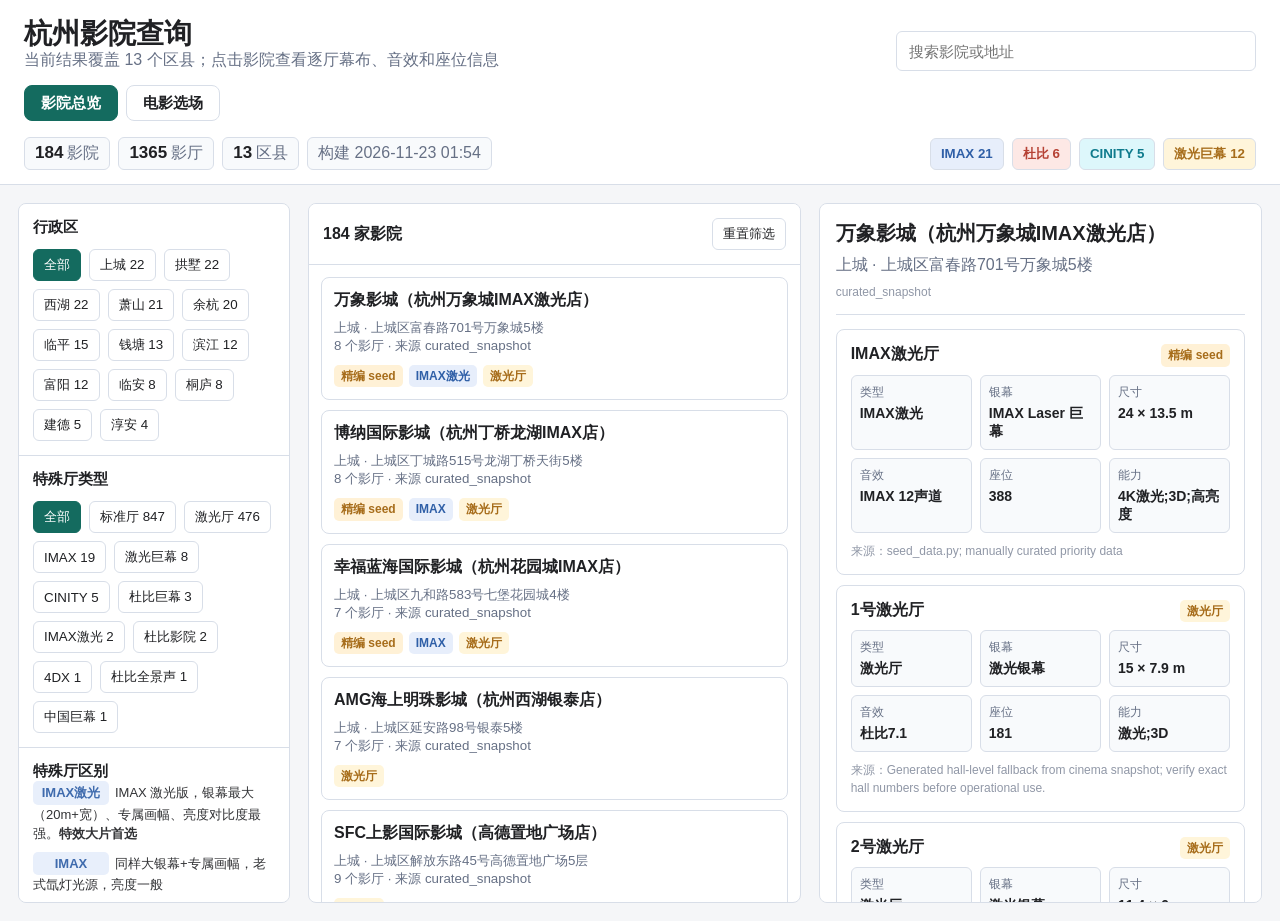
==== commit 0e8c90f9: "auto: refresh showtimes 2026-11-23" ====
--- a/index.html
+++ b/index.html
@@ -925,7 +925,7 @@
         <span><strong id="totalCinemas">-</strong>影院</span>
         <span><strong id="totalHalls">-</strong>影厅</span>
         <span><strong id="totalDistricts">-</strong>区县</span>
-        <span id="buildStamp" title="构建时间">构建 2026-11-22 01:29</span>
+        <span id="buildStamp" title="构建时间">构建 2026-11-23 01:54</span>
       </div>
       <div id="quickFilters" class="quick-filters" aria-label="快捷特殊厅筛选"></div>
     </div>
@@ -1038,7 +1038,7 @@
 
   <script>
 
-const __DATA = {"buildTime":"2026-11-22 01:29","districts":[{"district":"上城","cinema_count":22},{"district":"拱墅","cinema_count":22},{"district":"西湖","cinema_count":22},{"district":"萧山","cinema_count":21},{"district":"余杭","cinema_count":20},{"district":"临平","cinema_count":15},{"district":"钱塘","cinema_count":13},{"district":"滨江","cinema_count":12},{"district":"富阳","cinema_count":12},{"district":"临安","cinema_count":8},{"district":"桐庐","cinema_count":8},{"district":"建德","cinema_count":5},{"district":"淳安","cinema_count":4}],"specialTypes":[{"special_type":"标准厅","hall_count":847},{"special_type":"激光厅","hall_count":476},{"special_type":"IMAX","hall_count":19},{"special_type":"激光巨幕","hall_count":8},{"special_type":"CINITY","hall_count":5},{"special_type":"杜比巨幕","hall_count":3},{"special_type":"IMAX激光","hall_count":2},{"special_type":"杜比影院","hall_count":2},{"special_type":"4DX","hall_count":1},{"special_type":"杜比全景声","hall_count":1},{"special_type":"中国巨幕","hall_count":1}],"summary":{"IMAX":[{"name":"万象影城（杭州万象城IMAX激光店）","district":"上城","hall_name":"IMAX激光厅","special_type":"IMAX激光","screen_width_m":24.0,"screen_height_m":13.5},{"name":"博纳国际影城（杭州丁桥龙湖IMAX店）","district":"上城","hall_name":"IMAX厅","special_type":"IMAX","screen_width_m":21.5,"screen_height_m":12.0},{"name":"幸福蓝海国际影城（杭州花园城IMAX店）","district":"上城","hall_name":"IMAX厅","special_type":"IMAX","screen_width_m":21.4,"screen_height_m":12.0},{"name":"CGV影城（乐堤港IMAX店）","district":"拱墅","hall_name":"IMAX厅","special_type":"IMAX","screen_width_m":22.0,"screen_height_m":12.5},{"name":"万达影城（拱墅万达广场IMAX店）","district":"拱墅","hall_name":"IMAX厅","special_type":"IMAX","screen_width_m":22.5,"screen_height_m":12.6},{"name":"万达影城（水晶城IMAX店）","district":"拱墅","hall_name":"IMAX厅","special_type":"IMAX","screen_width_m":21.6,"screen_height_m":12.0},{"name":"星光嘉映影城IMAX（新天地店）","district":"拱墅","hall_name":"IMAX厅","special_type":"IMAX","screen_width_m":20.8,"screen_height_m":11.7},{"name":"浙影时代影城·西湖文化广场店（IMAX激光）","district":"拱墅","hall_name":"IMAX激光厅","special_type":"IMAX激光","screen_width_m":23.5,"screen_height_m":13.2},{"name":"金逸影城（影视中心IMAX店）","district":"拱墅","hall_name":"IMAX厅","special_type":"IMAX","screen_width_m":21.0,"screen_height_m":11.8},{"name":"佳映IMAX影城","district":"西湖","hall_name":"IMAX厅","special_type":"IMAX","screen_width_m":20.5,"screen_height_m":11.5},{"name":"博纳国际影城（西溪IMAX店）","district":"西湖","hall_name":"IMAX厅","special_type":"IMAX","screen_width_m":21.8,"screen_height_m":12.1},{"name":"横店电影城（IMAX西投银泰店）","district":"西湖","hall_name":"IMAX厅","special_type":"IMAX","screen_width_m":21.4,"screen_height_m":12.0},{"name":"CGV影城（滨江天街IMAX店）","district":"滨江","hall_name":"IMAX厅","special_type":"IMAX","screen_width_m":22.0,"screen_height_m":12.3},{"name":"悦江新远影城IMAX","district":"滨江","hall_name":"IMAX厅","special_type":"IMAX","screen_width_m":20.8,"screen_height_m":11.7},{"name":"横店电影城（IMAX_CINITY萧山银泰店）","district":"萧山","hall_name":"IMAX厅","special_type":"IMAX","screen_width_m":21.5,"screen_height_m":12.1},{"name":"浙影时代影城·西溪欢乐城IMAX店","district":"余杭","hall_name":"IMAX厅","special_type":"IMAX","screen_width_m":21.2,"screen_height_m":11.9},{"name":"金逸影城（杭州华夏之心美瑭IMAX店）","district":"余杭","hall_name":"IMAX厅","special_type":"IMAX","screen_width_m":21.5,"screen_height_m":12.1},{"name":"SFC上影影城（杭州余之城IMAX店）","district":"临平","hall_name":"IMAX厅","special_type":"IMAX","screen_width_m":21.5,"screen_height_m":12.0},{"name":"万达影城（崇贤上亿IMAX店）","district":"临平","hall_name":"IMAX厅","special_type":"IMAX","screen_width_m":21.0,"screen_height_m":11.8},{"name":"博纳国际影城临平IMAX店","district":"临平","hall_name":"IMAX厅","special_type":"IMAX","screen_width_m":21.6,"screen_height_m":12.1},{"name":"SFC上影影城（杭州下沙IMAX店）","district":"钱塘","hall_name":"IMAX厅","special_type":"IMAX","screen_width_m":21.8,"screen_height_m":12.2}],"杜比":[{"name":"CGV影城（奥体印象城杜比 4DX店）","district":"萧山","hall_name":"杜比影院厅","special_type":"杜比影院","screen_width_m":18.0,"screen_height_m":9.5},{"name":"德信影城（杭州空港之翼杜比巨幕店）","district":"萧山","hall_name":"杜比巨幕厅","special_type":"杜比巨幕","screen_width_m":18.8,"screen_height_m":10.0},{"name":"万象影城(杭州城北万象城杜比巨幕店)","district":"余杭","hall_name":"杜比巨幕厅","special_type":"杜比巨幕","screen_width_m":20.0,"screen_height_m":10.8},{"name":"万达影城（余杭万达广场杜比影院店）","district":"余杭","hall_name":"杜比影院厅","special_type":"杜比影院","screen_width_m":18.0,"screen_height_m":9.6},{"name":"庄影影城（乔司杜比全景声店）","district":"临平","hall_name":"杜比全景声厅","special_type":"杜比全景声","screen_width_m":15.5,"screen_height_m":8.2},{"name":"德纳杜比全景声巨幕影城（临安店）","district":"临安","hall_name":"杜比全景声巨幕厅","special_type":"杜比巨幕","screen_width_m":18.5,"screen_height_m":9.8}],"CINITY":[{"name":"浙影时代影城·西湖文化广场店（IMAX激光）","district":"拱墅","hall_name":"CINITY LED厅","special_type":"CINITY","screen_width_m":10.2,"screen_height_m":5.4},{"name":"中影国际影城（星光二期CINITY店）","district":"滨江","hall_name":"CINITY厅","special_type":"CINITY","screen_width_m":17.0,"screen_height_m":9.0},{"name":"横店电影城（IMAX_CINITY萧山银泰店）","district":"萧山","hall_name":"CINITY厅","special_type":"CINITY","screen_width_m":17.2,"screen_height_m":9.2},{"name":"中影国际影城（良渚永旺CINITY店）","district":"余杭","hall_name":"CINITY厅","special_type":"CINITY","screen_width_m":17.5,"screen_height_m":9.4},{"name":"万达影城（富阳万达广场CINITY店）","district":"富阳","hall_name":"CINITY厅","special_type":"CINITY","screen_width_m":17.0,"screen_height_m":9.1}],"激光巨幕":[{"name":"中影嘉华国际影城（拱墅巨幕店）","district":"拱墅","hall_name":"激光巨幕厅","special_type":"激光巨幕","screen_width_m":18.8,"screen_height_m":9.8},{"name":"百美汇影城（LUXE嘉里中心店）","district":"拱墅","hall_name":"LUXE巨幕厅","special_type":"激光巨幕","screen_width_m":19.0,"screen_height_m":10.0},{"name":"UME紫荆天街店（LUXE&DMAX影城）","district":"西湖","hall_name":"LUXE巨幕厅","special_type":"激光巨幕","screen_width_m":20.5,"screen_height_m":10.8},{"name":"杭州博纳院线戏幕影城（滨江银泰巨幕店）","district":"滨江","hall_name":"激光巨幕厅","special_type":"激光巨幕","screen_width_m":18.5,"screen_height_m":9.8},{"name":"百老汇影城（LUXE滨江宝龙店）","district":"滨江","hall_name":"LUXE巨幕厅","special_type":"激光巨幕","screen_width_m":19.5,"screen_height_m":10.2},{"name":"万象影城（杭州萧山万象汇店）","district":"萧山","hall_name":"激光巨幕厅","special_type":"激光巨幕","screen_width_m":19.2,"screen_height_m":10.2},{"name":"德信影城（杭州空港之翼杜比巨幕店）","district":"萧山","hall_name":"杜比巨幕厅","special_type":"杜比巨幕","screen_width_m":18.8,"screen_height_m":10.0},{"name":"万象影城(杭州城北万象城杜比巨幕店)","district":"余杭","hall_name":"杜比巨幕厅","special_type":"杜比巨幕","screen_width_m":20.0,"screen_height_m":10.8},{"name":"阳羽格影城（余杭科技城宝龙店 ATMOS巨幕）","district":"余杭","hall_name":"ATMOS巨幕厅","special_type":"激光巨幕","screen_width_m":18.8,"screen_height_m":10.0},{"name":"百老汇影城（中国巨幕金沙印象城店）","district":"钱塘","hall_name":"中国巨幕厅","special_type":"中国巨幕","screen_width_m":23.0,"screen_height_m":12.5},{"name":"中影DMAX巨幕国际影城（富阳城东店）","district":"富阳","hall_name":"DMAX巨幕厅","special_type":"激光巨幕","screen_width_m":20.0,"screen_height_m":10.6},{"name":"德纳杜比全景声巨幕影城（临安店）","district":"临安","hall_name":"杜比全景声巨幕厅","special_type":"杜比巨幕","screen_width_m":18.5,"screen_height_m":9.8}]},"cinemas":[{"id":0,"name":"AMG海上明珠影城（杭州西湖银泰店）","district":"上城","address":"上城区延安路98号银泰5楼","source":"curated_snapshot","hall_count":7,"special_types":"标准厅,激光厅","seed_halls":0},{"id":1,"name":"SFC上影国际影城（高德置地广场店）","district":"上城","address":"上城区解放东路45号高德置地广场5层","source":"curated_snapshot","hall_count":9,"special_types":"标准厅,激光厅","seed_halls":0},{"id":2,"name":"万象影城（杭州万象城IMAX激光店）","district":"上城","address":"上城区富春路701号万象城5楼","source":"curated_snapshot","hall_count":8,"special_types":"IMAX激光,标准厅,激光厅","seed_halls":1},{"id":3,"name":"万达影城（钱江新城店）","district":"上城","address":"上城区解放东路8号砂之船奥莱地下一层","source":"curated_snapshot","hall_count":9,"special_types":"标准厅,激光厅","seed_halls":0},{"id":4,"name":"中影国际影城（东站西子店）","district":"上城","address":"上城区环站东路777号东站西子国际A座5楼","source":"curated_snapshot","hall_count":8,"special_types":"标准厅,激光厅","seed_halls":0},{"id":5,"name":"博纳国际影城（杭州丁桥龙湖IMAX店）","district":"上城","address":"上城区丁城路515号龙湖丁桥天街5楼","source":"curated_snapshot","hall_count":8,"special_types":"IMAX,标准厅,激光厅","seed_halls":1},{"id":6,"name":"卢米埃影城（庆春银泰店）","district":"上城","address":"上城区景昙路18-21号银泰百货6楼","source":"curated_snapshot","hall_count":7,"special_types":"标准厅,激光厅","seed_halls":0},{"id":7,"name":"尚橙电影工场（杭州利星广场店）","district":"上城","address":"上城区中山南路77号利星北区4层","source":"curated_snapshot","hall_count":6,"special_types":"标准厅,激光厅","seed_halls":0},{"id":8,"name":"幸福蓝海国际影城（杭州花园城IMAX店）","district":"上城","address":"上城区九和路583号七堡花园城4楼","source":"curated_snapshot","hall_count":7,"special_types":"IMAX,标准厅,激光厅","seed_halls":1},{"id":9,"name":"德信影城（万泰城店）","district":"上城","address":"上城区望江东路332号万泰城3F-4F","source":"curated_snapshot","hall_count":9,"special_types":"标准厅,激光厅","seed_halls":0},{"id":10,"name":"德信影城（九堡联创公园店）","district":"上城","address":"上城区九华路1号联创公园13幢2层","source":"curated_snapshot","hall_count":8,"special_types":"标准厅,激光厅","seed_halls":0},{"id":11,"name":"德信影城（杭州之翼巨幕店）","district":"上城","address":"上城区鸿泰路133号杭州之翼购物中心4楼","source":"curated_snapshot","hall_count":6,"special_types":"标准厅,激光厅","seed_halls":0},{"id":12,"name":"新华影都","district":"上城","address":"上城区庆春路169号娃哈哈美食城3楼","source":"curated_snapshot","hall_count":5,"special_types":"标准厅,激光厅","seed_halls":0},{"id":13,"name":"时代国际影城","district":"上城","address":"上城区新风路619号汇和城购物中心南区5层","source":"curated_snapshot","hall_count":8,"special_types":"标准厅,激光厅","seed_halls":0},{"id":14,"name":"星光嘉映影城（来福士店）","district":"上城","address":"上城区新业路228号杭州来福士中心7层","source":"curated_snapshot","hall_count":5,"special_types":"标准厅,激光厅","seed_halls":0},{"id":15,"name":"春天国际影城（港龙悠乐城激光杜比沙发店）","district":"上城","address":"上城区明月桥路港龙城B馆7楼","source":"curated_snapshot","hall_count":6,"special_types":"标准厅,激光厅","seed_halls":0},{"id":16,"name":"横店影院（丁桥店）","district":"上城","address":"上城区蕙兰雅路丁兰广场C区3楼","source":"curated_snapshot","hall_count":9,"special_types":"标准厅,激光厅","seed_halls":0},{"id":17,"name":"海马国际影城（江和美海洋广场店）","district":"上城","address":"上城区杭海路601号三堡产业大厦C座4楼","source":"curated_snapshot","hall_count":6,"special_types":"标准厅,激光厅","seed_halls":0},{"id":18,"name":"胜利剧院","district":"上城","address":"上城区延安路279号","source":"curated_snapshot","hall_count":9,"special_types":"标准厅,激光厅","seed_halls":0},{"id":19,"name":"至潮影城（庆春路锦和大厦店）","district":"上城","address":"上城区庆春路87号锦和大厦越都荟5楼","source":"curated_snapshot","hall_count":7,"special_types":"标准厅,激光厅","seed_halls":0},{"id":20,"name":"金象时代影城（地铁东城店）","district":"上城","address":"上城区九沙大道399号地铁东城4楼","source":"curated_snapshot","hall_count":7,"special_types":"标准厅,激光厅","seed_halls":0},{"id":21,"name":"金逸影城（天虹店）","district":"上城","address":"上城区新塘路108号天虹购物中心B座6层","source":"curated_snapshot","hall_count":6,"special_types":"标准厅,激光厅","seed_halls":0},{"id":22,"name":"CGV影城（乐堤港IMAX店）","district":"拱墅","address":"拱墅区丽水路58号乐堤港A区5楼","source":"curated_snapshot","hall_count":7,"special_types":"IMAX,标准厅,激光厅","seed_halls":1},{"id":23,"name":"万达影城（拱墅万达广场IMAX店）","district":"拱墅","address":"拱墅区杭行路666号万达广场5楼","source":"curated_snapshot","hall_count":6,"special_types":"IMAX,标准厅,激光厅","seed_halls":1},{"id":24,"name":"万达影城（水晶城IMAX店）","district":"拱墅","address":"拱墅区上塘路458号水晶城购物中心7楼","source":"curated_snapshot","hall_count":9,"special_types":"IMAX,标准厅,激光厅","seed_halls":1},{"id":25,"name":"中影嘉华国际影城（拱墅巨幕店）","district":"拱墅","address":"拱墅区小河路中童巴比尼商业广场4楼","source":"curated_snapshot","hall_count":10,"special_types":"标准厅,激光厅,激光巨幕","seed_halls":1},{"id":26,"name":"中影星宇影城（西子山姆店）","district":"拱墅","address":"拱墅区大农港路1218号山姆超市上层","source":"curated_snapshot","hall_count":5,"special_types":"标准厅,激光厅","seed_halls":0},{"id":27,"name":"众安电影大世界","district":"拱墅","address":"拱墅区香积寺路21号众安假日酒店3层","source":"curated_snapshot","hall_count":9,"special_types":"标准厅,激光厅","seed_halls":0},{"id":28,"name":"博纳国际影城杭州大悦城店","district":"拱墅","address":"拱墅区隐秀路1号大悦城购物中心8楼","source":"curated_snapshot","hall_count":5,"special_types":"标准厅,激光厅","seed_halls":0},{"id":29,"name":"德信影城（运河上街店）","district":"拱墅","address":"拱墅区金华路80号运河上街4楼","source":"curated_snapshot","hall_count":7,"special_types":"标准厅,激光厅","seed_halls":0},{"id":30,"name":"德纳影城（杭州中大银泰城店）","district":"拱墅","address":"拱墅区东新路822号中大银泰城7楼","source":"curated_snapshot","hall_count":6,"special_types":"标准厅,激光厅","seed_halls":0},{"id":31,"name":"时代VIP影城（印悦里店）","district":"拱墅","address":"拱墅区丰庆路710号印悦里","source":"curated_snapshot","hall_count":6,"special_types":"标准厅,激光厅","seed_halls":0},{"id":32,"name":"时代国际影城（拱墅吾悦LEDMAX店）","district":"拱墅","address":"拱墅区杭玻街吾悦广场3楼","source":"curated_snapshot","hall_count":7,"special_types":"标准厅,激光厅","seed_halls":0},{"id":33,"name":"星光嘉映影城IMAX（新天地店）","district":"拱墅","address":"拱墅区新北街79号新皓座1层","source":"curated_snapshot","hall_count":10,"special_types":"IMAX,标准厅,激光厅","seed_halls":1},{"id":34,"name":"杭州传奇奢华影城（城西银泰店）","district":"拱墅","address":"拱墅区丰潭路380号城西银泰城4楼","source":"curated_snapshot","hall_count":5,"special_types":"标准厅,激光厅","seed_halls":0},{"id":35,"name":"横店电影城（拱墅宝龙店）","district":"拱墅","address":"拱墅区春蓝路288号宝龙广场3楼","source":"curated_snapshot","hall_count":9,"special_types":"标准厅,激光厅","seed_halls":0},{"id":36,"name":"比高电影城（大河店）","district":"拱墅","address":"拱墅区小河路488号","source":"curated_snapshot","hall_count":9,"special_types":"标准厅,激光厅","seed_halls":0},{"id":37,"name":"浙影时代影城·奥斯卡店","district":"拱墅","address":"拱墅区龙游路38号","source":"curated_snapshot","hall_count":8,"special_types":"标准厅,激光厅","seed_halls":0},{"id":38,"name":"浙影时代影城·西湖文化广场店（IMAX激光）","district":"拱墅","address":"拱墅区中山北路581号西湖文化广场C区8号","source":"curated_snapshot","hall_count":8,"special_types":"CINITY,IMAX激光,标准厅,激光厅","seed_halls":2},{"id":39,"name":"百美汇影城（LUXE嘉里中心店）","district":"拱墅","address":"拱墅区延安路385号嘉里中心3号楼4楼","source":"curated_snapshot","hall_count":6,"special_types":"标准厅,激光厅,激光巨幕","seed_halls":1},{"id":40,"name":"纷腾电影生活馆（杭州国大店）","district":"拱墅","address":"拱墅区延安路609号国大城市广场9楼","source":"curated_snapshot","hall_count":9,"special_types":"标准厅,激光厅","seed_halls":0},{"id":41,"name":"至潮影城（万融城店）","district":"拱墅","address":"拱墅区万融城2幢3层","source":"curated_snapshot","hall_count":8,"special_types":"标准厅,激光厅","seed_halls":0},{"id":42,"name":"至潮影城（星尚发展大厦店）","district":"拱墅","address":"拱墅区莫干山路1243号复地活力广场4楼","source":"curated_snapshot","hall_count":8,"special_types":"标准厅,激光厅","seed_halls":0},{"id":43,"name":"金逸影城（影视中心IMAX店）","district":"拱墅","address":"拱墅区东新路655号物美大卖场4层","source":"curated_snapshot","hall_count":9,"special_types":"IMAX,标准厅,激光厅","seed_halls":1},{"id":44,"name":"UME影城（西城广场店）","district":"西湖","address":"西湖区文二西路551号西城广场4楼","source":"curated_snapshot","hall_count":9,"special_types":"标准厅,激光厅","seed_halls":0},{"id":45,"name":"UME紫荆天街店（LUXE&DMAX影城）","district":"西湖","address":"西湖区古墩路1009号龙湖紫荆天街5楼","source":"curated_snapshot","hall_count":9,"special_types":"标准厅,激光厅,激光巨幕","seed_halls":1},{"id":46,"name":"三克影院（西溪天目里店）","district":"西湖","address":"西湖区天目山路398号天目里地下1层","source":"curated_snapshot","hall_count":5,"special_types":"标准厅,激光厅","seed_halls":0},{"id":47,"name":"上影国际影城（杭州铂悦城店）","district":"西湖","address":"西湖区屏新路27号铂悦城3楼","source":"curated_snapshot","hall_count":8,"special_types":"标准厅,激光厅","seed_halls":0},{"id":48,"name":"佳映IMAX影城","district":"西湖","address":"西湖区余杭塘路799号五洲国际广场3楼","source":"curated_snapshot","hall_count":9,"special_types":"IMAX,标准厅,激光厅","seed_halls":1},{"id":49,"name":"保利国际影城（西溪天堂店）","district":"西湖","address":"西湖区紫金港路21号西溪天堂16-72号","source":"curated_snapshot","hall_count":9,"special_types":"标准厅,激光厅","seed_halls":0},{"id":50,"name":"信业时代影城五洲国际广场店","district":"西湖","address":"西湖区余杭塘路799号五洲国际广场2楼","source":"curated_snapshot","hall_count":9,"special_types":"标准厅,激光厅","seed_halls":0},{"id":51,"name":"博纳国际影城（西溪IMAX店）","district":"西湖","address":"西湖区双龙街588号西溪银泰城A馆3楼","source":"curated_snapshot","hall_count":7,"special_types":"IMAX,标准厅,激光厅","seed_halls":1},{"id":52,"name":"博纳院线汇和金街（巨幕店）","district":"西湖","address":"西湖区转塘久耀商业中心1号楼4层","source":"curated_snapshot","hall_count":7,"special_types":"标准厅,激光厅","seed_halls":0},{"id":53,"name":"卢米埃影城（杭州西溪天街店）","district":"西湖","address":"西湖区余杭塘路1001号龙湖西溪天街6楼","source":"curated_snapshot","hall_count":5,"special_types":"标准厅,激光厅","seed_halls":0},{"id":54,"name":"完美世界影城（颐高广场店）","district":"西湖","address":"西湖区黄姑山路29号0101PARK B座2层","source":"curated_snapshot","hall_count":5,"special_types":"标准厅,激光厅","seed_halls":0},{"id":55,"name":"德信影城星光城WANOS全景声店","district":"西湖","address":"西湖区文三路500号星光城2层","source":"curated_snapshot","hall_count":5,"special_types":"标准厅,激光厅","seed_halls":0},{"id":56,"name":"德信影城（西溪诚品巨幕店）","district":"西湖","address":"西湖区紫霞街155号西溪诚品2楼","source":"curated_snapshot","hall_count":6,"special_types":"标准厅,激光厅","seed_halls":0},{"id":57,"name":"时代VIP影城（之江银泰店）","district":"西湖","address":"西湖区珊瑚沙路49号之江银泰2层","source":"curated_snapshot","hall_count":5,"special_types":"标准厅,激光厅","seed_halls":0},{"id":58,"name":"杭州三墩华夏国际影城","district":"西湖","address":"西湖区三墩镇同仁汇3楼","source":"curated_snapshot","hall_count":9,"special_types":"标准厅,激光厅","seed_halls":0},{"id":59,"name":"杭州比高电影城（三墩店）","district":"西湖","address":"西湖区厚仁路新天地商业中心11幢3楼","source":"curated_snapshot","hall_count":7,"special_types":"标准厅,激光厅","seed_halls":0},{"id":60,"name":"杭州汇和国际影城","district":"西湖","address":"西湖区古墩路456-552号3楼","source":"curated_snapshot","hall_count":8,"special_types":"标准厅,激光厅","seed_halls":0},{"id":61,"name":"杭州转塘时代电影大世界影城","district":"西湖","address":"西湖区美院南路99号4楼","source":"curated_snapshot","hall_count":8,"special_types":"标准厅,激光厅","seed_halls":0},{"id":62,"name":"杭州黄龙影城","district":"西湖","address":"西湖区黄龙路1号黄龙体育中心东门","source":"curated_snapshot","hall_count":9,"special_types":"标准厅,激光厅","seed_halls":0},{"id":63,"name":"横店电影城（IMAX西投银泰店）","district":"西湖","address":"西湖区枫桦西路9号西投银泰城5楼","source":"curated_snapshot","hall_count":10,"special_types":"IMAX,标准厅,激光厅","seed_halls":1},{"id":64,"name":"浙影时代·M511未来影城","district":"西湖","address":"西湖区西溪路511号光影汇2号楼2楼","source":"curated_snapshot","hall_count":6,"special_types":"标准厅,激光厅","seed_halls":0},{"id":65,"name":"浙江翠苑电影大世界","district":"西湖","address":"西湖区文一路298号物美超市6楼","source":"curated_snapshot","hall_count":6,"special_types":"标准厅,激光厅","seed_halls":0},{"id":66,"name":"CGV影城（滨江天街IMAX店）","district":"滨江","address":"滨江区江汉路1515号龙湖滨江天街5楼","source":"curated_snapshot","hall_count":10,"special_types":"IMAX,标准厅,激光厅","seed_halls":1},{"id":67,"name":"万达影城（杭州滨江开元广场店）","district":"滨江","address":"滨江区滨文路868号开元广场5楼","source":"curated_snapshot","hall_count":6,"special_types":"标准厅,激光厅","seed_halls":0},{"id":68,"name":"中影国际影城（星光二期CINITY店）","district":"滨江","address":"滨江区滨盛路1766号华联星光大道二期4层","source":"curated_snapshot","hall_count":6,"special_types":"CINITY,标准厅,激光厅","seed_halls":1},{"id":69,"name":"中影国际影城（星光大道店）","district":"滨江","address":"滨江区江南大道228号星光国际广场4层","source":"curated_snapshot","hall_count":5,"special_types":"标准厅,激光厅","seed_halls":0},{"id":70,"name":"保利国际影城杭州中南店","district":"滨江","address":"滨江区江南大道1090号长河地铁站旁","source":"curated_snapshot","hall_count":7,"special_types":"标准厅,激光厅","seed_halls":0},{"id":71,"name":"华策国际影城海威领界店","district":"滨江","address":"滨江区东信大道1188号海威领界2幢3楼","source":"curated_snapshot","hall_count":7,"special_types":"标准厅,激光厅","seed_halls":0},{"id":72,"name":"嘉年华国际影城（杭州滨江店）","district":"滨江","address":"滨江区江陵路与滨康路交叉兴耀鑫都汇4楼","source":"curated_snapshot","hall_count":9,"special_types":"标准厅,激光厅","seed_halls":0},{"id":73,"name":"悦江新远影城IMAX","district":"滨江","address":"滨江区信诚路857号乐缤纷世茂中心5楼","source":"curated_snapshot","hall_count":9,"special_types":"IMAX,标准厅,激光厅","seed_halls":1},{"id":74,"name":"杭州博纳院线戏幕影城（滨江银泰巨幕店）","district":"滨江","address":"滨江区启智街515号银泰百货B馆4层","source":"curated_snapshot","hall_count":10,"special_types":"标准厅,激光厅,激光巨幕","seed_halls":1},{"id":75,"name":"浦沿时代影城","district":"滨江","address":"滨江区东冠路611号金盛嘉悦广场3楼","source":"curated_snapshot","hall_count":9,"special_types":"标准厅,激光厅","seed_halls":0},{"id":76,"name":"滨文影院","district":"滨江","address":"滨江区浦沿路773号江南汇5楼","source":"curated_snapshot","hall_count":6,"special_types":"标准厅,激光厅","seed_halls":0},{"id":77,"name":"百老汇影城（LUXE滨江宝龙店）","district":"滨江","address":"滨江区滨盛路3867号宝龙城市广场5楼","source":"curated_snapshot","hall_count":9,"special_types":"标准厅,激光厅,激光巨幕","seed_halls":1},{"id":78,"name":"0090影城萧山宝龙店","district":"萧山","address":"萧山区乐达路与建设一路宝龙广场4楼","source":"curated_snapshot","hall_count":8,"special_types":"标准厅,激光厅","seed_halls":0},{"id":79,"name":"CGV影城（奥体印象城杜比 4DX店）","district":"萧山","address":"萧山区飞虹路1408号奥体印象城4楼","source":"curated_snapshot","hall_count":10,"special_types":"4DX,杜比影院,标准厅,激光厅","seed_halls":2},{"id":80,"name":"万象影城（杭州萧山万象汇店）","district":"萧山","address":"萧山区金城路927号万象汇5层","source":"curated_snapshot","hall_count":7,"special_types":"标准厅,激光厅,激光巨幕","seed_halls":1},{"id":81,"name":"保利万和CFR国际影城（钱江世纪城店）","district":"萧山","address":"萧山区钱江世纪公园A13幢","source":"curated_snapshot","hall_count":7,"special_types":"标准厅,激光厅","seed_halls":0},{"id":82,"name":"华纳国际影城","district":"萧山","address":"萧山区潮人汇商厦5楼","source":"curated_snapshot","hall_count":9,"special_types":"标准厅,激光厅","seed_halls":0},{"id":83,"name":"幸福蓝海国际影城（杭州融创店）","district":"萧山","address":"萧山区枫香路融创印时代中心3层","source":"curated_snapshot","hall_count":6,"special_types":"标准厅,激光厅","seed_halls":0},{"id":84,"name":"幸福蓝海莱纳星影城（加州阳光店）","district":"萧山","address":"萧山区金城路333号4层","source":"curated_snapshot","hall_count":5,"special_types":"标准厅,激光厅","seed_halls":0},{"id":85,"name":"德信影城（杭州空港之翼杜比巨幕店）","district":"萧山","address":"萧山区港城大道1519号德信之翼3楼","source":"curated_snapshot","hall_count":9,"special_types":"杜比巨幕,标准厅,激光厅","seed_halls":1},{"id":86,"name":"时代国际影城（萧山美颂城店）","district":"萧山","address":"萧山区振宁路128号美颂城4楼","source":"curated_snapshot","hall_count":5,"special_types":"标准厅,激光厅","seed_halls":0},{"id":87,"name":"杭州奥斯卡国际影城（萧山区领航汇）","district":"萧山","address":"萧山区建设四路与博奥路交汇长龙领航城3楼","source":"curated_snapshot","hall_count":5,"special_types":"标准厅,激光厅","seed_halls":0},{"id":88,"name":"横店电影城（IMAX_CINITY萧山银泰店）","district":"萧山","address":"萧山区通惠南路667号银泰百货5楼","source":"curated_snapshot","hall_count":10,"special_types":"CINITY,IMAX,标准厅,激光厅","seed_halls":2},{"id":89,"name":"浙影时代影城·众安广场店","district":"萧山","address":"萧山区山阴路688号众安广场D区5楼","source":"curated_snapshot","hall_count":5,"special_types":"标准厅,激光厅","seed_halls":0},{"id":90,"name":"浙影时代影城·新农都店","district":"萧山","address":"萧山区新街街道新农都物流中心一区1层","source":"curated_snapshot","hall_count":7,"special_types":"标准厅,激光厅","seed_halls":0},{"id":91,"name":"浙影时代影城·萧山开元店","district":"萧山","address":"萧山区市心南路1216号6楼","source":"curated_snapshot","hall_count":8,"special_types":"标准厅,激光厅","seed_halls":0},{"id":92,"name":"萧山小镇影院","district":"萧山","address":"萧山区河上镇沙洲墩头1号","source":"curated_snapshot","hall_count":6,"special_types":"标准厅,激光厅","seed_halls":0},{"id":93,"name":"萧山德纳MAX影城","district":"萧山","address":"萧山区北干街道银隆百货B座5楼","source":"curated_snapshot","hall_count":6,"special_types":"标准厅,激光厅","seed_halls":0},{"id":94,"name":"萧山德纳影城旺角城店","district":"萧山","address":"萧山区旺角城新天地8号楼4层","source":"curated_snapshot","hall_count":7,"special_types":"标准厅,激光厅","seed_halls":0},{"id":95,"name":"萧山新天地数字影城","district":"萧山","address":"萧山区市心中路新天地商业中心4楼","source":"curated_snapshot","hall_count":6,"special_types":"标准厅,激光厅","seed_halls":0},{"id":96,"name":"萧山时代凤凰国际影城","district":"萧山","address":"萧山区萧绍路634号摩立方4楼","source":"curated_snapshot","hall_count":6,"special_types":"标准厅,激光厅","seed_halls":0},{"id":97,"name":"闻堰时代影城","district":"萧山","address":"萧山区闻堰街道万达中路222号3楼","source":"curated_snapshot","hall_count":5,"special_types":"标准厅,激光厅","seed_halls":0},{"id":98,"name":"高美时代影城","district":"萧山","address":"萧山区义桥镇三汇路32号星天地4楼","source":"curated_snapshot","hall_count":9,"special_types":"标准厅,激光厅","seed_halls":0},{"id":99,"name":"UME影城（良渚金地店）","district":"余杭","address":"余杭区古墩路1333号金地广场4楼","source":"curated_snapshot","hall_count":7,"special_types":"标准厅,激光厅","seed_halls":0},{"id":100,"name":"万象影城(杭州城北万象城杜比巨幕店)","district":"余杭","address":"余杭区杭行路1499号杭州城北万象城5楼","source":"curated_snapshot","hall_count":7,"special_types":"杜比巨幕,标准厅,激光厅","seed_halls":1},{"id":101,"name":"万达影城（余杭万达广场杜比影院店）","district":"余杭","address":"余杭区文一西路1888号万达广场4楼","source":"curated_snapshot","hall_count":9,"special_types":"杜比影院,标准厅,激光厅","seed_halls":1},{"id":102,"name":"中影南方国际影城（七彩汇店）","district":"余杭","address":"余杭区闲富中路57号七彩汇4楼","source":"curated_snapshot","hall_count":8,"special_types":"标准厅,激光厅","seed_halls":0},{"id":103,"name":"中影国际影城（良渚永旺CINITY店）","district":"余杭","address":"余杭区古墩路1888号永旺梦乐城3楼","source":"curated_snapshot","hall_count":9,"special_types":"CINITY,标准厅,激光厅","seed_halls":1},{"id":104,"name":"中影国际影城（西溪印象城店）","district":"余杭","address":"余杭区五常大道1号西溪印象城A座3楼","source":"curated_snapshot","hall_count":9,"special_types":"标准厅,激光厅","seed_halls":0},{"id":105,"name":"中影灯塔影城（原上岸影城）","district":"余杭","address":"余杭区五常大道153号乐天城5号楼4楼","source":"curated_snapshot","hall_count":9,"special_types":"标准厅,激光厅","seed_halls":0},{"id":106,"name":"保利国际影城（杭州余杭店）","district":"余杭","address":"余杭区江南时代购物中心4层","source":"curated_snapshot","hall_count":6,"special_types":"标准厅,激光厅","seed_halls":0},{"id":107,"name":"大屋顶剧场","district":"余杭","address":"余杭区良渚文化艺术中心","source":"curated_snapshot","hall_count":7,"special_types":"标准厅,激光厅","seed_halls":0},{"id":108,"name":"峨影1958亲橙里","district":"余杭","address":"余杭区文一西路常二路亲橙里5楼","source":"curated_snapshot","hall_count":9,"special_types":"标准厅,激光厅","seed_halls":0},{"id":109,"name":"时代联合影城","district":"余杭","address":"余杭区莫干山路西田城AB座2楼","source":"curated_snapshot","hall_count":6,"special_types":"标准厅,激光厅","seed_halls":0},{"id":110,"name":"杭泰影城","district":"余杭","address":"余杭区中泰路2号罗兰小镇会所内","source":"curated_snapshot","hall_count":9,"special_types":"标准厅,激光厅","seed_halls":0},{"id":111,"name":"横店电影城（西溪天虹购物中心）","district":"余杭","address":"余杭区五常大道西溪天虹购物中心4楼","source":"curated_snapshot","hall_count":8,"special_types":"标准厅,激光厅","seed_halls":0},{"id":112,"name":"浙影时代影城·西溪欢乐城IMAX店","district":"余杭","address":"余杭区五常大道421号欢乐城5楼","source":"curated_snapshot","hall_count":9,"special_types":"IMAX,标准厅,激光厅","seed_halls":1},{"id":113,"name":"瓶窑平价电影院","district":"余杭","address":"余杭区瓶窑老街里窑街47号","source":"curated_snapshot","hall_count":8,"special_types":"标准厅,激光厅","seed_halls":0},{"id":114,"name":"瓶窑时代电影大世界","district":"余杭","address":"余杭区华兴路199号恒德瓶窑广场2层","source":"curated_snapshot","hall_count":6,"special_types":"标准厅,激光厅","seed_halls":0},{"id":115,"name":"瓶窑星鑫国际影城","district":"余杭","address":"余杭区瓶仓大道2号新耀城市客厅3楼","source":"curated_snapshot","hall_count":8,"special_types":"标准厅,激光厅","seed_halls":0},{"id":116,"name":"芳正影城（仁和店）","district":"余杭","address":"余杭区仁和街道芳正国际广场2幢3楼","source":"curated_snapshot","hall_count":6,"special_types":"标准厅,激光厅","seed_halls":0},{"id":117,"name":"金逸影城（杭州华夏之心美瑭IMAX店）","district":"余杭","address":"余杭区余杭塘路华夏之心美瑭广场4楼","source":"curated_snapshot","hall_count":6,"special_types":"IMAX,标准厅,激光厅","seed_halls":1},{"id":118,"name":"阳羽格影城（余杭科技城宝龙店 ATMOS巨幕）","district":"余杭","address":"余杭区仓前街道宝晋未来商业中心3楼","source":"curated_snapshot","hall_count":10,"special_types":"标准厅,激光厅,激光巨幕","seed_halls":1},{"id":119,"name":"SFC上影影城（杭州余之城IMAX店）","district":"临平","address":"临平区迎宾路501号余之城东区6层","source":"curated_snapshot","hall_count":8,"special_types":"IMAX,标准厅,激光厅","seed_halls":1},{"id":120,"name":"万达影城（崇贤上亿IMAX店）","district":"临平","address":"临平区崇贤街道上亿广场4层","source":"curated_snapshot","hall_count":10,"special_types":"IMAX,标准厅,激光厅","seed_halls":1},{"id":121,"name":"中影嘉华国际影城（翁梅双巨幕店）","district":"临平","address":"临平区乔莫东路285号6楼","source":"curated_snapshot","hall_count":6,"special_types":"标准厅,激光厅","seed_halls":0},{"id":122,"name":"临平明星电影院","district":"临平","address":"临平区临平街道木桥浜路17号","source":"curated_snapshot","hall_count":5,"special_types":"标准厅,激光厅","seed_halls":0},{"id":123,"name":"光影之间电影院（塘栖店）","district":"临平","address":"临平区塘栖镇致和堂街54号2-3层","source":"curated_snapshot","hall_count":9,"special_types":"标准厅,激光厅","seed_halls":0},{"id":124,"name":"博纳国际影城临平IMAX店","district":"临平","address":"临平区世纪大道西1号临平银泰城4层","source":"curated_snapshot","hall_count":10,"special_types":"IMAX,标准厅,激光厅","seed_halls":1},{"id":125,"name":"博雅国际影城（临平万达广场店）","district":"临平","address":"临平区荷禹路105号临平万达广场6楼","source":"curated_snapshot","hall_count":5,"special_types":"标准厅,激光厅","seed_halls":0},{"id":126,"name":"完美世界影城杭州铂金店","district":"临平","address":"临平区河南埭路108号临平新天地15号楼","source":"curated_snapshot","hall_count":5,"special_types":"标准厅,激光厅","seed_halls":0},{"id":127,"name":"寰耀影城（天都城店）","district":"临平","address":"临平区星桥街道广厦天都城苏荷苑3层","source":"curated_snapshot","hall_count":9,"special_types":"标准厅,激光厅","seed_halls":0},{"id":128,"name":"庄影影城（乔司杜比全景声店）","district":"临平","address":"临平区乔司街道博卡路18号3幢4层","source":"curated_snapshot","hall_count":9,"special_types":"杜比全景声,标准厅,激光厅","seed_halls":1},{"id":129,"name":"星博主题影城（临平店）","district":"临平","address":"临平区东湖南路59号和合财富中心3层","source":"curated_snapshot","hall_count":5,"special_types":"标准厅,激光厅","seed_halls":0},{"id":130,"name":"杭州光影之间影城（临平幸福里店）","district":"临平","address":"临平区红丰南路125号光大幸福里3楼","source":"curated_snapshot","hall_count":6,"special_types":"标准厅,激光厅","seed_halls":0},{"id":131,"name":"杭州博雅国际影城（华元欢乐城店）","district":"临平","address":"临平区南苑街道华元欢乐城B座5楼","source":"curated_snapshot","hall_count":7,"special_types":"标准厅,激光厅","seed_halls":0},{"id":132,"name":"至潮影城（力晶广场店）","district":"临平","address":"临平区东湖北路102号3楼","source":"curated_snapshot","hall_count":7,"special_types":"标准厅,激光厅","seed_halls":0},{"id":133,"name":"芒果星空间影城（4DX星桥店）","district":"临平","address":"临平区星桥北路56号星空间4号楼5楼","source":"curated_snapshot","hall_count":5,"special_types":"标准厅,激光厅","seed_halls":0},{"id":134,"name":"SFC上影影城（杭州下沙IMAX店）","district":"钱塘","address":"钱塘区金沙大道560号龙湖杭州金沙天街5楼","source":"curated_snapshot","hall_count":8,"special_types":"IMAX,标准厅,激光厅","seed_halls":1},{"id":135,"name":"中影中数国际影城（全VIP下沙店）","district":"钱塘","address":"钱塘区金沙大道450号晓城天地2幢1楼","source":"curated_snapshot","hall_count":7,"special_types":"标准厅,激光厅","seed_halls":0},{"id":136,"name":"四季国际影城","district":"钱塘","address":"钱塘区文渊路499号四季广场5幢2层","source":"curated_snapshot","hall_count":5,"special_types":"标准厅,激光厅","seed_halls":0},{"id":137,"name":"太平洋影城（杭州下沙店）","district":"钱塘","address":"钱塘区天城东路955号郡原蓝湖国际4幢3楼","source":"curated_snapshot","hall_count":7,"special_types":"标准厅,激光厅","seed_halls":0},{"id":138,"name":"德信影城（水云和达城店）","district":"钱塘","address":"钱塘区下沙水云和达城4楼","source":"curated_snapshot","hall_count":5,"special_types":"标准厅,激光厅","seed_halls":0},{"id":139,"name":"新远下沙影城","district":"钱塘","address":"钱塘区文泽路99号福雷德广场地下一层","source":"curated_snapshot","hall_count":8,"special_types":"标准厅,激光厅","seed_halls":0},{"id":140,"name":"星禾时代影城","district":"钱塘","address":"钱塘区元成时代中心5幢2层","source":"curated_snapshot","hall_count":8,"special_types":"标准厅,激光厅","seed_halls":0},{"id":141,"name":"横店影城（下沙店）","district":"钱塘","address":"钱塘区2号大街宝龙广场3楼","source":"curated_snapshot","hall_count":9,"special_types":"标准厅,激光厅","seed_halls":0},{"id":142,"name":"歌纳国际影城","district":"钱塘","address":"钱塘区4号大街15号新美商场4层","source":"curated_snapshot","hall_count":9,"special_types":"标准厅,激光厅","seed_halls":0},{"id":143,"name":"浙影时代影城·和达店","district":"钱塘","address":"钱塘区10号大街与沿江大道交叉东东城1楼","source":"curated_snapshot","hall_count":9,"special_types":"标准厅,激光厅","seed_halls":0},{"id":144,"name":"百老汇影城（中国巨幕金沙印象城店）","district":"钱塘","address":"钱塘区金沙大道97号金沙印象城5楼","source":"curated_snapshot","hall_count":9,"special_types":"中国巨幕,标准厅,激光厅","seed_halls":1},{"id":145,"name":"越众影院（下沙银泰店）","district":"钱塘","address":"钱塘区海达南路397号银泰百货8层","source":"curated_snapshot","hall_count":9,"special_types":"标准厅,激光厅","seed_halls":0},{"id":146,"name":"都尚时代影城（下沙学林街激光影城）","district":"钱塘","address":"钱塘区学林街1128号","source":"curated_snapshot","hall_count":9,"special_types":"标准厅,激光厅","seed_halls":0},{"id":147,"name":"万达影城（富阳万达广场CINITY店）","district":"富阳","address":"富阳区金桥北路990号富阳万达广场4楼","source":"curated_snapshot","hall_count":10,"special_types":"CINITY,标准厅,激光厅","seed_halls":1},{"id":148,"name":"中影DMAX巨幕国际影城（富阳城东店）","district":"富阳","address":"富阳区恩波大道718号恩波城市广场C区4楼","source":"curated_snapshot","hall_count":8,"special_types":"标准厅,激光厅,激光巨幕","seed_halls":1},{"id":149,"name":"中影M17影城（富阳宝龙店）","district":"富阳","address":"富阳区育才西路1001号宝龙城市广场3楼","source":"curated_snapshot","hall_count":9,"special_types":"标准厅,激光厅","seed_halls":0},{"id":150,"name":"中影国线巨幕影城（新登富春港店）","district":"富阳","address":"富阳区新登镇登城北路69号富春港4楼","source":"curated_snapshot","hall_count":6,"special_types":"标准厅,激光厅","seed_halls":0},{"id":151,"name":"光影之间影城（富阳大学城店）","district":"富阳","address":"富阳区高科路397号高科商业中心3楼","source":"curated_snapshot","hall_count":5,"special_types":"标准厅,激光厅","seed_halls":0},{"id":152,"name":"新世界国际影城（富春新天地店）","district":"富阳","address":"富阳区恩波大道与北环路交汇富春新天地4楼","source":"curated_snapshot","hall_count":7,"special_types":"标准厅,激光厅","seed_halls":0},{"id":153,"name":"新世界国际影城（富阳店）","district":"富阳","address":"富阳区金桥北路东方茂D座4楼","source":"curated_snapshot","hall_count":9,"special_types":"标准厅,激光厅","seed_halls":0},{"id":154,"name":"星光国际影城（新登店）","district":"富阳","address":"富阳区新登镇新兴路51号鑫龙大厦3楼","source":"curated_snapshot","hall_count":9,"special_types":"标准厅,激光厅","seed_halls":0},{"id":155,"name":"星光多多影城","district":"富阳","address":"富阳区场口镇场裕街251号哆哆商业中心3楼","source":"curated_snapshot","hall_count":8,"special_types":"标准厅,激光厅","seed_halls":0},{"id":156,"name":"横店电影城（玉长城店）","district":"富阳","address":"富阳区春秋北路271号银泰玉长城4楼","source":"curated_snapshot","hall_count":9,"special_types":"标准厅,激光厅","seed_halls":0},{"id":157,"name":"浙影时代·富阳鹿山时代店","district":"富阳","address":"富阳区金鹿路269号鹿山时代城3楼","source":"curated_snapshot","hall_count":6,"special_types":"标准厅,激光厅","seed_halls":0},{"id":158,"name":"银湖国际影城","district":"富阳","address":"富阳区银湖街道富闲路9号银湖创新中心3楼","source":"curated_snapshot","hall_count":8,"special_types":"标准厅,激光厅","seed_halls":0},{"id":159,"name":"IDA传奇永利影城（青山湖宝龙店）","district":"临安","address":"临安区青山湖街道科技大道2588号宝龙广场4楼","source":"curated_snapshot","hall_count":9,"special_types":"标准厅,激光厅","seed_halls":0},{"id":160,"name":"完美世界影城（临安万华店）","district":"临安","address":"临安区钱王街855号万华广场4层","source":"curated_snapshot","hall_count":8,"special_types":"标准厅,激光厅","seed_halls":0},{"id":161,"name":"寰耀影城（临安苕溪时代广场店）","district":"临安","address":"临安区苕溪时代广场5楼","source":"curated_snapshot","hall_count":6,"special_types":"标准厅,激光厅","seed_halls":0},{"id":162,"name":"寰耀影城（临安青山星汇天地店）","district":"临安","address":"临安区大园路123号星汇天地4楼","source":"curated_snapshot","hall_count":5,"special_types":"标准厅,激光厅","seed_halls":0},{"id":163,"name":"德纳杜比全景声巨幕影城（临安店）","district":"临安","address":"临安区城中街钱王财富中心3层","source":"curated_snapshot","hall_count":7,"special_types":"杜比巨幕,标准厅,激光厅","seed_halls":1},{"id":164,"name":"横店电影城（临安店）","district":"临安","address":"临安区钱王街金街时代广场2楼","source":"curated_snapshot","hall_count":8,"special_types":"标准厅,激光厅","seed_halls":0},{"id":165,"name":"横店电影城（锦南宝龙店）","district":"临安","address":"临安区锦南街道双拥路宝龙广场3楼","source":"curated_snapshot","hall_count":8,"special_types":"标准厅,激光厅","seed_halls":0},{"id":166,"name":"阳羽格国际影城（农林大学宝龙店）","district":"临安","address":"临安区农林大路899号宝龙广场","source":"curated_snapshot","hall_count":8,"special_types":"标准厅,激光厅","seed_halls":0},{"id":167,"name":"东西映画影城","district":"桐庐","address":"春江东路525号书香同城2楼","source":"curated_snapshot","hall_count":5,"special_types":"标准厅,激光厅","seed_halls":0},{"id":168,"name":"九悦影城","district":"桐庐","address":"凤川街道环城南路39号","source":"curated_snapshot","hall_count":6,"special_types":"标准厅,激光厅","seed_halls":0},{"id":169,"name":"分水时代电影院","district":"桐庐","address":"分水镇市达路239号南门综合市场3层","source":"curated_snapshot","hall_count":7,"special_types":"标准厅,激光厅","seed_halls":0},{"id":170,"name":"桐庐时代电影大世界影城（开元店）","district":"桐庐","address":"开元街321号","source":"curated_snapshot","hall_count":5,"special_types":"标准厅,激光厅","seed_halls":0},{"id":171,"name":"横店电影城（桐庐店）","district":"桐庐","address":"环城南路555号银泰城4楼","source":"curated_snapshot","hall_count":8,"special_types":"标准厅,激光厅","seed_halls":0},{"id":172,"name":"横村时代影城","district":"桐庐","address":"横村镇桐千路828号嘉凯城5号楼3楼","source":"curated_snapshot","hall_count":9,"special_types":"标准厅,激光厅","seed_halls":0},{"id":173,"name":"浙影时代·桐庐金球店","district":"桐庐","address":"迎春南路666号利时百货5楼","source":"curated_snapshot","hall_count":7,"special_types":"标准厅,激光厅","seed_halls":0},{"id":174,"name":"虫洞FILM影城","district":"桐庐","address":"滨江路1109号","source":"curated_snapshot","hall_count":9,"special_types":"标准厅,激光厅","seed_halls":0},{"id":175,"name":"建德大同数字影院","district":"建德","address":"建德区大同镇永平路文化中心2楼","source":"curated_snapshot","hall_count":8,"special_types":"标准厅,激光厅","seed_halls":0},{"id":176,"name":"建德时代国际影城","district":"建德","address":"建德区新安江街道严州大道盛德国际广场4楼","source":"curated_snapshot","hall_count":7,"special_types":"标准厅,激光厅","seed_halls":0},{"id":177,"name":"建德梅城古镇影城","district":"建德","address":"建德区梅城镇古府路严州天地3楼","source":"curated_snapshot","hall_count":8,"special_types":"标准厅,激光厅","seed_halls":0},{"id":178,"name":"建德横店电影城","district":"建德","address":"建德区新安江街道新安东路新广场4楼","source":"curated_snapshot","hall_count":8,"special_types":"标准厅,激光厅","seed_halls":0},{"id":179,"name":"新视觉影城（建德店）","district":"建德","address":"建德区新安江街道商会大厦3楼","source":"curated_snapshot","hall_count":7,"special_types":"标准厅,激光厅","seed_halls":0},{"id":180,"name":"千岛湖秀水国际影城","district":"淳安","address":"千岛湖镇阳光路旅游码头商业街3楼","source":"curated_snapshot","hall_count":8,"special_types":"标准厅,激光厅","seed_halls":0},{"id":181,"name":"淳安千岛湖时代影城","district":"淳安","address":"千岛湖镇新安大街梦姑路口4楼","source":"curated_snapshot","hall_count":5,"special_types":"标准厅,激光厅","seed_halls":0},{"id":182,"name":"淳安横店电影城","district":"淳安","address":"千岛湖镇明珠路银泰城4楼","source":"curated_snapshot","hall_count":6,"special_types":"标准厅,激光厅","seed_halls":0},{"id":183,"name":"淳安汾口数字影院","district":"淳安","address":"汾口镇杨旗街文体中心2楼","source":"curated_snapshot","hall_count":9,"special_types":"标准厅,激光厅","seed_halls":0}],"details":[{"cinema":{"id":0,"name":"AMG海上明珠影城（杭州西湖银泰店）","district":"上城","address":"上城区延安路98号银泰5楼","source":"curated_snapshot"},"halls":[{"hall_name":"1号激光厅","special_type":"激光厅","screen_type":"激光银幕","screen_width_m":13.3,"screen_height_m":7.0,"sound":"杜比7.1","seats":150,"features":"激光;3D","source":"crawler_fill","source_detail":"Generated hall-level fallback from cinema snapshot; verify exact hall numbers before operational use."},{"hall_name":"2号激光厅","special_type":"激光厅","screen_type":"激光银幕","screen_width_m":12.7,"screen_height_m":6.7,"sound":"杜比7.1","seats":77,"features":"激光;3D","source":"crawler_fill","source_detail":"Generated hall-level fallback from cinema snapshot; verify exact hall numbers before operational use."},{"hall_name":"5号激光厅","special_type":"激光厅","screen_type":"激光银幕","screen_width_m":14.8,"screen_height_m":7.8,"sound":"杜比7.1","seats":76,"features":"激光;3D","source":"crawler_fill","source_detail":"Generated hall-level fallback from cinema snapshot; verify exact hall numbers before operational use."},{"hall_name":"3号标准厅","special_type":"标准厅","screen_type":"普通数字银幕","screen_width_m":15.2,"screen_height_m":8.0,"sound":"5.1/7.1","seats":113,"features":"2D;3D","source":"crawler_fill","source_detail":"Generated hall-level fallback from cinema snapshot; verify exact hall numbers before operational use."},{"hall_name":"4号标准厅","special_type":"标准厅","screen_type":"普通数字银幕","screen_width_m":14.9,"screen_height_m":7.8,"sound":"5.1/7.1","seats":119,"features":"2D;3D","source":"crawler_fill","source_detail":"Generated hall-level fallback from cinema snapshot; verify exact hall numbers before operational use."},{"hall_name":"6号标准厅","special_type":"标准厅","screen_type":"普通数字银幕","screen_width_m":14.7,"screen_height_m":7.7,"sound":"5.1/7.1","seats":73,"features":"2D;3D","source":"crawler_fill","source_detail":"Generated hall-level fallback from cinema snapshot; verify exact hall numbers before operational use."},{"hall_name":"7号标准厅","special_type":"标准厅","screen_type":"普通数字银幕","screen_width_m":14.7,"screen_height_m":7.7,"sound":"5.1/7.1","seats":104,"features":"2D;3D","source":"crawler_fill","source_detail":"Generated hall-level fallback from cinema snapshot; verify exact hall numbers before operational use."}]},{"cinema":{"id":1,"name":"SFC上影国际影城（高德置地广场店）","district":"上城","address":"上城区解放东路45号高德置地广场5层","source":"curated_snapshot"},"halls":[{"hall_name":"1号激光厅","special_type":"激光厅","screen_type":"激光银幕","screen_width_m":12.0,"screen_height_m":6.3,"sound":"杜比7.1","seats":112,"features":"激光;3D","source":"crawler_fill","source_detail":"Generated hall-level fallback from cinema snapshot; verify exact hall numbers before operational use."},{"hall_name":"5号激光厅","special_type":"激光厅","screen_type":"激光银幕","screen_width_m":12.8,"screen_height_m":6.7,"sound":"杜比7.1","seats":137,"features":"激光;3D","source":"crawler_fill","source_detail":"Generated hall-level fallback from cinema snapshot; verify exact hall numbers before operational use."},{"hall_name":"6号激光厅","special_type":"激光厅","screen_type":"激光银幕","screen_width_m":14.9,"screen_height_m":7.8,"sound":"杜比7.1","seats":90,"features":"激光;3D","source":"crawler_fill","source_detail":"Generated hall-level fallback from cinema snapshot; verify exact hall numbers before operational use."},{"hall_name":"2号标准厅","special_type":"标准厅","screen_type":"普通数字银幕","screen_width_m":15.1,"screen_height_m":7.9,"sound":"5.1/7.1","seats":155,"features":"2D;3D","source":"crawler_fill","source_detail":"Generated hall-level fallback from cinema snapshot; verify exact hall numbers before operational use."},{"hall_name":"3号标准厅","special_type":"标准厅","screen_type":"普通数字银幕","screen_width_m":12.1,"screen_height_m":6.4,"sound":"5.1/7.1","seats":113,"features":"2D;3D","source":"crawler_fill","source_detail":"Generated hall-level fallback from cinema snapshot; verify exact hall numbers before operational use."},{"hall_name":"4号标准厅","special_type":"标准厅","screen_type":"普通数字银幕","screen_width_m":13.7,"screen_height_m":7.2,"sound":"5.1/7.1","seats":96,"features":"2D;3D","source":"crawler_fill","source_detail":"Generated hall-level fallback from cinema snapshot; verify exact hall numbers before operational use."},{"hall_name":"7号标准厅","special_type":"标准厅","screen_type":"普通数字银幕","screen_width_m":12.0,"screen_height_m":6.3,"sound":"5.1/7.1","seats":110,"features":"2D;3D","source":"crawler_fill","source_detail":"Generated hall-level fallback from cinema snapshot; verify exact hall numbers before operational use."},{"hall_name":"8号标准厅","special_type":"标准厅","screen_type":"普通数字银幕","screen_width_m":14.3,"screen_height_m":7.5,"sound":"5.1/7.1","seats":83,"features":"2D;3D","source":"crawler_fill","source_detail":"Generated hall-level fallback from cinema snapshot; verify exact hall numbers before operational use."},{"hall_name":"9号标准厅","special_type":"标准厅","screen_type":"普通数字银幕","screen_width_m":14.3,"screen_height_m":7.5,"sound":"5.1/7.1","seats":144,"features":"2D;3D","source":"crawler_fill","source_detail":"Generated hall-level fallback from cinema snapshot; verify exact hall numbers before operational use."}]},{"cinema":{"id":2,"name":"万象影城（杭州万象城IMAX激光店）","district":"上城","address":"上城区富春路701号万象城5楼","source":"curated_snapshot"},"halls":[{"hall_name":"IMAX激光厅","special_type":"IMAX激光","screen_type":"IMAX Laser 巨幕","screen_width_m":24.0,"screen_height_m":13.5,"sound":"IMAX 12声道","seats":388,"features":"4K激光;3D;高亮度","source":"special_seed","source_detail":"seed_data.py; manually curated priority data"},{"hall_name":"1号激光厅","special_type":"激光厅","screen_type":"激光银幕","screen_width_m":15.0,"screen_height_m":7.9,"sound":"杜比7.1","seats":181,"features":"激光;3D","source":"crawler_fill","source_detail":"Generated hall-level fallback from cinema snapshot; verify exact hall numbers before operational use."},{"hall_name":"2号激光厅","special_type":"激光厅","screen_type":"激光银幕","screen_width_m":11.4,"screen_height_m":6.0,"sound":"杜比7.1","seats":90,"features":"激光;3D","source":"crawler_fill","source_detail":"Generated hall-level fallback from cinema snapshot; verify exact hall numbers before operational use."},{"hall_name":"4号激光厅","special_type":"激光厅","screen_type":"激光银幕","screen_width_m":15.1,"screen_height_m":7.9,"sound":"杜比7.1","seats":153,"features":"激光;3D","source":"crawler_fill","source_detail":"Generated hall-level fallback from cinema snapshot; verify exact hall numbers before operational use."},{"hall_name":"5号激光厅","special_type":"激光厅","screen_type":"激光银幕","screen_width_m":11.8,"screen_height_m":6.2,"sound":"杜比7.1","seats":189,"features":"激光;3D","source":"crawler_fill","source_detail":"Generated hall-level fallback from cinema snapshot; verify exact hall numbers before operational use."},{"hall_name":"6号激光厅","special_type":"激光厅","screen_type":"激光银幕","screen_width_m":11.4,"screen_height_m":6.0,"sound":"杜比7.1","seats":188,"features":"激光;3D","source":"crawler_fill","source_detail":"Generated hall-level fallback from cinema snapshot; verify exact hall numbers before operational use."},{"hall_name":"3号标准厅","special_type":"标准厅","screen_type":"普通数字银幕","screen_width_m":13.6,"screen_height_m":7.2,"sound":"5.1/7.1","seats":178,"features":"2D;3D","source":"crawler_fill","source_detail":"Generated hall-level fallback from cinema snapshot; verify exact hall numbers before operational use."},{"hall_name":"7号标准厅","special_type":"标准厅","screen_type":"普通数字银幕","screen_width_m":12.3,"screen_height_m":6.5,"sound":"5.1/7.1","seats":114,"features":"2D;3D","source":"crawler_fill","source_detail":"Generated hall-level fallback from cinema snapshot; verify exact hall numbers before operational use."}]},{"cinema":{"id":3,"name":"万达影城（钱江新城店）","district":"上城","address":"上城区解放东路8号砂之船奥莱地下一层","source":"curated_snapshot"},"halls":[{"hall_name":"1号激光厅","special_type":"激光厅","screen_type":"激光银幕","screen_width_m":13.8,"screen_height_m":7.3,"sound":"杜比7.1","seats":95,"features":"激光;3D","source":"crawler_fill","source_detail":"Generated hall-level fallback from cinema snapshot; verify exact hall numbers before operational use."},{"hall_name":"4号激光厅","special_type":"激光厅","screen_type":"激光银幕","screen_width_m":13.2,"screen_height_m":6.9,"sound":"杜比7.1","seats":108,"features":"激光;3D","source":"crawler_fill","source_detail":"Generated hall-level fallback from cinema snapshot; verify exact hall numbers before operational use."},{"hall_name":"6号激光厅","special_type":"激光厅","screen_type":"激光银幕","screen_width_m":12.4,"screen_height_m":6.5,"sound":"杜比7.1","seats":137,"features":"激光;3D","source":"crawler_fill","source_detail":"Generated hall-level fallback from cinema snapshot; verify exact hall numbers before operational use."},{"hall_name":"2号标准厅","special_type":"标准厅","screen_type":"普通数字银幕","screen_width_m":12.3,"screen_height_m":6.5,"sound":"5.1/7.1","seats":106,"features":"2D;3D","source":"crawler_fill","source_detail":"Generated hall-level fallback from cinema snapshot; verify exact hall numbers before operational use."},{"hall_name":"3号标准厅","special_type":"标准厅","screen_type":"普通数字银幕","screen_width_m":14.7,"screen_height_m":7.7,"sound":"5.1/7.1","seats":141,"features":"2D;3D","source":"crawler_fill","source_detail":"Generated hall-level fallback from cinema snapshot; verify exact hall numbers before operational use."},{"hall_name":"5号标准厅","special_type":"标准厅","screen_type":"普通数字银幕","screen_width_m":12.7,"screen_height_m":6.7,"sound":"5.1/7.1","seats":179,"features":"2D;3D","source":"crawler_fill","source_detail":"Generated hall-level fallback from cinema snapshot; verify exact hall numbers before operational use."},{"hall_name":"7号标准厅","special_type":"标准厅","screen_type":"普通数字银幕","screen_width_m":14.9,"screen_height_m":7.8,"sound":"5.1/7.1","seats":85,"features":"2D;3D","source":"crawler_fill","source_detail":"Generated hall-level fallback from cinema snapshot; verify exact hall numbers before operational use."},{"hall_name":"8号标准厅","special_type":"标准厅","screen_type":"普通数字银幕","screen_width_m":12.6,"screen_height_m":6.6,"sound":"5.1/7.1","seats":134,"features":"2D;3D","source":"crawler_fill","source_detail":"Generated hall-level fallback from cinema snapshot; verify exact hall numbers before operational use."},{"hall_name":"9号标准厅","special_type":"标准厅","screen_type":"普通数字银幕","screen_width_m":12.8,"screen_height_m":6.7,"sound":"5.1/7.1","seats":180,"features":"2D;3D","source":"crawler_fill","source_detail":"Generated hall-level fallback from cinema snapshot; verify exact hall numbers before operational use."}]},{"cinema":{"id":4,"name":"中影国际影城（东站西子店）","district":"上城","address":"上城区环站东路777号东站西子国际A座5楼","source":"curated_snapshot"},"halls":[{"hall_name":"1号激光厅","special_type":"激光厅","screen_type":"激光银幕","screen_width_m":13.0,"screen_height_m":6.8,"sound":"杜比7.1","seats":116,"features":"激光;3D","source":"crawler_fill","source_detail":"Generated hall-level fallback from cinema snapshot; verify exact hall numbers before operational use."},{"hall_name":"4号激光厅","special_type":"激光厅","screen_type":"激光银幕","screen_width_m":12.6,"screen_height_m":6.6,"sound":"杜比7.1","seats":104,"features":"激光;3D","source":"crawler_fill","source_detail":"Generated hall-level fallback from cinema snapshot; verify exact hall numbers before operational use."},{"hall_name":"5号激光厅","special_type":"激光厅","screen_type":"激光银幕","screen_width_m":15.1,"screen_height_m":7.9,"sound":"杜比7.1","seats":151,"features":"激光;3D","source":"crawler_fill","source_detail":"Generated hall-level fallback from cinema snapshot; verify exact hall numbers before operational use."},{"hall_name":"2号标准厅","special_type":"标准厅","screen_type":"普通数字银幕","screen_width_m":13.9,"screen_height_m":7.3,"sound":"5.1/7.1","seats":112,"features":"2D;3D","source":"crawler_fill","source_detail":"Generated hall-level fallback from cinema snapshot; verify exact hall numbers before operational use."},{"hall_name":"3号标准厅","special_type":"标准厅","screen_type":"普通数字银幕","screen_width_m":13.0,"screen_height_m":6.8,"sound":"5.1/7.1","seats":113,"features":"2D;3D","source":"crawler_fill","source_detail":"Generated hall-level fallback from cinema snapshot; verify exact hall numbers before operational use."},{"hall_name":"6号标准厅","special_type":"标准厅","screen_type":"普通数字银幕","screen_width_m":14.6,"screen_height_m":7.7,"sound":"5.1/7.1","seats":120,"features":"2D;3D","source":"crawler_fill","source_detail":"Generated hall-level fallback from cinema snapshot; verify exact hall numbers before operational use."},{"hall_name":"7号标准厅","special_type":"标准厅","screen_type":"普通数字银幕","screen_width_m":11.0,"screen_height_m":5.8,"sound":"5.1/7.1","seats":156,"features":"2D;3D","source":"crawler_fill","source_detail":"Generated hall-level fallback from cinema snapshot; verify exact hall numbers before operational use."},{"hall_name":"8号标准厅","special_type":"标准厅","screen_type":"普通数字银幕","screen_width_m":11.4,"screen_height_m":6.0,"sound":"5.1/7.1","seats":181,"features":"2D;3D","source":"crawler_fill","source_detail":"Generated hall-level fallback from cinema snapshot; verify exact hall numbers before operational use."}]},{"cinema":{"id":5,"name":"博纳国际影城（杭州丁桥龙湖IMAX店）","district":"上城","address":"上城区丁城路515号龙湖丁桥天街5楼","source":"curated_snapshot"},"halls":[{"hall_name":"IMAX厅","special_type":"IMAX","screen_type":"IMAX数字巨幕","screen_width_m":21.5,"screen_height_m":12.0,"sound":"IMAX多声道","seats":310,"features":"巨幕;3D","source":"special_seed","source_detail":"seed_data.py; manually curated priority data"},{"hall_name":"1号激光厅","special_type":"激光厅","screen_type":"激光银幕","screen_width_m":12.4,"screen_height_m":6.5,"sound":"杜比7.1","seats":169,"features":"激光;3D","source":"crawler_fill","source_detail":"Generated hall-level fallback from cinema snapshot; verify exact hall numbers before operational use."},{"hall_name":"6号激光厅","special_type":"激光厅","screen_type":"激光银幕","screen_width_m":12.6,"screen_height_m":6.6,"sound":"杜比7.1","seats":108,"features":"激光;3D","source":"crawler_fill","source_detail":"Generated hall-level fallback from cinema snapshot; verify exact hall numbers before operational use."},{"hall_name":"2号标准厅","special_type":"标准厅","screen_type":"普通数字银幕","screen_width_m":11.2,"screen_height_m":5.9,"sound":"5.1/7.1","seats":85,"features":"2D;3D","source":"crawler_fill","source_detail":"Generated hall-level fallback from cinema snapshot; verify exact hall numbers before operational use."},{"hall_name":"3号标准厅","special_type":"标准厅","screen_type":"普通数字银幕","screen_width_m":13.6,"screen_height_m":7.2,"sound":"5.1/7.1","seats":113,"features":"2D;3D","source":"crawler_fill","source_detail":"Generated hall-level fallback from cinema snapshot; verify exact hall numbers before operational use."},{"hall_name":"4号标准厅","special_type":"标准厅","screen_type":"普通数字银幕","screen_width_m":14.2,"screen_height_m":7.5,"sound":"5.1/7.1","seats":139,"features":"2D;3D","source":"crawler_fill","source_detail":"Generated hall-level fallback from cinema snapshot; verify exact hall numbers before operational use."},{"hall_name":"5号标准厅","special_type":"标准厅","screen_type":"普通数字银幕","screen_width_m":13.7,"screen_height_m":7.2,"sound":"5.1/7.1","seats":160,"features":"2D;3D","source":"crawler_fill","source_detail":"Generated hall-level fallback from cinema snapshot; verify exact hall numbers before operational use."},{"hall_name":"7号标准厅","special_type":"标准厅","screen_type":"普通数字银幕","screen_width_m":11.7,"screen_height_m":6.2,"sound":"5.1/7.1","seats":167,"features":"2D;3D","source":"crawler_fill","source_detail":"Generated hall-level fallback from cinema snapshot; verify exact hall numbers before operational use."}]},{"cinema":{"id":6,"name":"卢米埃影城（庆春银泰店）","district":"上城","address":"上城区景昙路18-21号银泰百货6楼","source":"curated_snapshot"},"halls":[{"hall_name":"1号激光厅","special_type":"激光厅","screen_type":"激光银幕","screen_width_m":11.7,"screen_height_m":6.2,"sound":"杜比7.1","seats":92,"features":"激光;3D","source":"crawler_fill","source_detail":"Generated hall-level fallback from cinema snapshot; verify exact hall numbers before operational use."},{"hall_name":"6号激光厅","special_type":"激光厅","screen_type":"激光银幕","screen_width_m":11.2,"screen_height_m":5.9,"sound":"杜比7.1","seats":87,"features":"激光;3D","source":"crawler_fill","source_detail":"Generated hall-level fallback from cinema snapshot; verify exact hall numbers before operational use."},{"hall_name":"2号标准厅","special_type":"标准厅","screen_type":"普通数字银幕","screen_width_m":14.3,"screen_height_m":7.5,"sound":"5.1/7.1","seats":123,"features":"2D;3D","source":"crawler_fill","source_detail":"Generated hall-level fallback from cinema snapshot; verify exact hall numbers before operational use."},{"hall_name":"3号标准厅","special_type":"标准厅","screen_type":"普通数字银幕","screen_width_m":15.1,"screen_height_m":7.9,"sound":"5.1/7.1","seats":117,"features":"2D;3D","source":"crawler_fill","source_detail":"Generated hall-level fallback from cinema snapshot; verify exact hall numbers before operational use."},{"hall_name":"4号标准厅","special_type":"标准厅","screen_type":"普通数字银幕","screen_width_m":13.9,"screen_height_m":7.3,"sound":"5.1/7.1","seats":96,"features":"2D;3D","source":"crawler_fill","source_detail":"Generated hall-level fallback from cinema snapshot; verify exact hall numbers before operational use."},{"hall_name":"5号标准厅","special_type":"标准厅","screen_type":"普通数字银幕","screen_width_m":12.8,"screen_height_m":6.7,"sound":"5.1/7.1","seats":165,"features":"2D;3D","source":"crawler_fill","source_detail":"Generated hall-level fallback from cinema snapshot; verify exact hall numbers before operational use."},{"hall_name":"7号标准厅","special_type":"标准厅","screen_type":"普通数字银幕","screen_width_m":14.1,"screen_height_m":7.4,"sound":"5.1/7.1","seats":131,"features":"2D;3D","source":"crawler_fill","source_detail":"Generated hall-level fallback from cinema snapshot; verify exact hall numbers before operational use."}]},{"cinema":{"id":7,"name":"尚橙电影工场（杭州利星广场店）","district":"上城","address":"上城区中山南路77号利星北区4层","source":"curated_snapshot"},"halls":[{"hall_name":"1号激光厅","special_type":"激光厅","screen_type":"激光银幕","screen_width_m":15.1,"screen_height_m":7.9,"sound":"杜比7.1","seats":92,"features":"激光;3D","source":"crawler_fill","source_detail":"Generated hall-level fallback from cinema snapshot; verify exact hall numbers before operational use."},{"hall_name":"2号激光厅","special_type":"激光厅","screen_type":"激光银幕","screen_width_m":13.1,"screen_height_m":6.9,"sound":"杜比7.1","seats":96,"features":"激光;3D","source":"crawler_fill","source_detail":"Generated hall-level fallback from cinema snapshot; verify exact hall numbers before operational use."},{"hall_name":"4号激光厅","special_type":"激光厅","screen_type":"激光银幕","screen_width_m":12.1,"screen_height_m":6.4,"sound":"杜比7.1","seats":115,"features":"激光;3D","source":"crawler_fill","source_detail":"Generated hall-level fallback from cinema snapshot; verify exact hall numbers before operational use."},{"hall_name":"3号标准厅","special_type":"标准厅","screen_type":"普通数字银幕","screen_width_m":11.2,"screen_height_m":5.9,"sound":"5.1/7.1","seats":177,"features":"2D;3D","source":"crawler_fill","source_detail":"Generated hall-level fallback from cinema snapshot; verify exact hall numbers before operational use."},{"hall_name":"5号标准厅","special_type":"标准厅","screen_type":"普通数字银幕","screen_width_m":13.3,"screen_height_m":7.0,"sound":"5.1/7.1","seats":147,"features":"2D;3D","source":"crawler_fill","source_detail":"Generated hall-level fallback from cinema snapshot; verify exact hall numbers before operational use."},{"hall_name":"6号标准厅","special_type":"标准厅","screen_type":"普通数字银幕","screen_width_m":13.3,"screen_height_m":7.0,"sound":"5.1/7.1","seats":168,"features":"2D;3D","source":"crawler_fill","source_detail":"Generated hall-level fallback from cinema snapshot; verify exact hall numbers before operational use."}]},{"cinema":{"id":8,"name":"幸福蓝海国际影城（杭州花园城IMAX店）","district":"上城","address":"上城区九和路583号七堡花园城4楼","source":"curated_snapshot"},"halls":[{"hall_name":"IMAX厅","special_type":"IMAX","screen_type":"IMAX数字巨幕","screen_width_m":21.4,"screen_height_m":12.0,"sound":"IMAX多声道","seats":306,"features":"巨幕;3D","source":"special_seed","source_detail":"seed_data.py; manually curated priority data"},{"hall_name":"1号激光厅","special_type":"激光厅","screen_type":"激光银幕","screen_width_m":14.4,"screen_height_m":7.6,"sound":"杜比7.1","seats":126,"features":"激光;3D","source":"crawler_fill","source_detail":"Generated hall-level fallback from cinema snapshot; verify exact hall numbers before operational use."},{"hall_name":"2号激光厅","special_type":"激光厅","screen_type":"激光银幕","screen_width_m":11.8,"screen_height_m":6.2,"sound":"杜比7.1","seats":187,"features":"激光;3D","source":"crawler_fill","source_detail":"Generated hall-level fallback from cinema snapshot; verify exact hall numbers before operational use."},{"hall_name":"5号激光厅","special_type":"激光厅","screen_type":"激光银幕","screen_width_m":12.9,"screen_height_m":6.8,"sound":"杜比7.1","seats":126,"features":"激光;3D","source":"crawler_fill","source_detail":"Generated hall-level fallback from cinema snapshot; verify exact hall numbers before operational use."},{"hall_name":"3号标准厅","special_type":"标准厅","screen_type":"普通数字银幕","screen_width_m":10.9,"screen_height_m":5.7,"sound":"5.1/7.1","seats":84,"features":"2D;3D","source":"crawler_fill","source_detail":"Generated hall-level fallback from cinema snapshot; verify exact hall numbers before operational use."},{"hall_name":"4号标准厅","special_type":"标准厅","screen_type":"普通数字银幕","screen_width_m":11.4,"screen_height_m":6.0,"sound":"5.1/7.1","seats":126,"features":"2D;3D","source":"crawler_fill","source_detail":"Generated hall-level fallback from cinema snapshot; verify exact hall numbers before operational use."},{"hall_name":"6号标准厅","special_type":"标准厅","screen_type":"普通数字银幕","screen_width_m":11.1,"screen_height_m":5.8,"sound":"5.1/7.1","seats":131,"features":"2D;3D","source":"crawler_fill","source_detail":"Generated hall-level fallback from cinema snapshot; verify exact hall numbers before operational use."}]},{"cinema":{"id":9,"name":"德信影城（万泰城店）","district":"上城","address":"上城区望江东路332号万泰城3F-4F","source":"curated_snapshot"},"halls":[{"hall_name":"1号激光厅","special_type":"激光厅","screen_type":"激光银幕","screen_width_m":13.5,"screen_height_m":7.1,"sound":"杜比7.1","seats":77,"features":"激光;3D","source":"crawler_fill","source_detail":"Generated hall-level fallback from cinema snapshot; verify exact hall numbers before operational use."},{"hall_name":"3号激光厅","special_type":"激光厅","screen_type":"激光银幕","screen_width_m":13.5,"screen_height_m":7.1,"sound":"杜比7.1","seats":169,"features":"激光;3D","source":"crawler_fill","source_detail":"Generated hall-level fallback from cinema snapshot; verify exact hall numbers before operational use."},{"hall_name":"4号激光厅","special_type":"激光厅","screen_type":"激光银幕","screen_width_m":14.1,"screen_height_m":7.4,"sound":"杜比7.1","seats":102,"features":"激光;3D","source":"crawler_fill","source_detail":"Generated hall-level fallback from cinema snapshot; verify exact hall numbers before operational use."},{"hall_name":"2号标准厅","special_type":"标准厅","screen_type":"普通数字银幕","screen_width_m":14.0,"screen_height_m":7.4,"sound":"5.1/7.1","seats":84,"features":"2D;3D","source":"crawler_fill","source_detail":"Generated hall-level fallback from cinema snapshot; verify exact hall numbers before operational use."},{"hall_name":"5号标准厅","special_type":"标准厅","screen_type":"普通数字银幕","screen_width_m":11.8,"screen_height_m":6.2,"sound":"5.1/7.1","seats":98,"features":"2D;3D","source":"crawler_fill","source_detail":"Generated hall-level fallback from cinema snapshot; verify exact hall numbers before operational use."},{"hall_name":"6号标准厅","special_type":"标准厅","screen_type":"普通数字银幕","screen_width_m":13.9,"screen_height_m":7.3,"sound":"5.1/7.1","seats":75,"features":"2D;3D","source":"crawler_fill","source_detail":"Generated hall-level fallback from cinema snapshot; verify exact hall numbers before operational use."},{"hall_name":"7号标准厅","special_type":"标准厅","screen_type":"普通数字银幕","screen_width_m":11.0,"screen_height_m":5.8,"sound":"5.1/7.1","seats":99,"features":"2D;3D","source":"crawler_fill","source_detail":"Generated hall-level fallback from cinema snapshot; verify exact hall numbers before operational use."},{"hall_name":"8号标准厅","special_type":"标准厅","screen_type":"普通数字银幕","screen_width_m":12.7,"screen_height_m":6.7,"sound":"5.1/7.1","seats":140,"features":"2D;3D","source":"crawler_fill","source_detail":"Generated hall-level fallback from cinema snapshot; verify exact hall numbers before operational use."},{"hall_name":"9号标准厅","special_type":"标准厅","screen_type":"普通数字银幕","screen_width_m":12.7,"screen_height_m":6.7,"sound":"5.1/7.1","seats":111,"features":"2D;3D","source":"crawler_fill","source_detail":"Generated hall-level fallback from cinema snapshot; verify exact hall numbers before operational use."}]},{"cinema":{"id":10,"name":"德信影城（九堡联创公园店）","district":"上城","address":"上城区九华路1号联创公园13幢2层","source":"curated_snapshot"},"halls":[{"hall_name":"1号激光厅","special_type":"激光厅","screen_type":"激光银幕","screen_width_m":13.8,"screen_height_m":7.3,"sound":"杜比7.1","seats":174,"features":"激光;3D","source":"crawler_fill","source_detail":"Generated hall-level fallback from cinema snapshot; verify exact hall numbers before operational use."},{"hall_name":"4号激光厅","special_type":"激光厅","screen_type":"激光银幕","screen_width_m":12.8,"screen_height_m":6.7,"sound":"杜比7.1","seats":181,"features":"激光;3D","source":"crawler_fill","source_detail":"Generated hall-level fallback from cinema snapshot; verify exact hall numbers before operational use."},{"hall_name":"5号激光厅","special_type":"激光厅","screen_type":"激光银幕","screen_width_m":13.0,"screen_height_m":6.8,"sound":"杜比7.1","seats":78,"features":"激光;3D","source":"crawler_fill","source_detail":"Generated hall-level fallback from cinema snapshot; verify exact hall numbers before operational use."},{"hall_name":"2号标准厅","special_type":"标准厅","screen_type":"普通数字银幕","screen_width_m":15.2,"screen_height_m":8.0,"sound":"5.1/7.1","seats":177,"features":"2D;3D","source":"crawler_fill","source_detail":"Generated hall-level fallback from cinema snapshot; verify exact hall numbers before operational use."},{"hall_name":"3号标准厅","special_type":"标准厅","screen_type":"普通数字银幕","screen_width_m":14.9,"screen_height_m":7.8,"sound":"5.1/7.1","seats":129,"features":"2D;3D","source":"crawler_fill","source_detail":"Generated hall-level fallback from cinema snapshot; verify exact hall numbers before operational use."},{"hall_name":"6号标准厅","special_type":"标准厅","screen_type":"普通数字银幕","screen_width_m":12.0,"screen_height_m":6.3,"sound":"5.1/7.1","seats":143,"features":"2D;3D","source":"crawler_fill","source_detail":"Generated hall-level fallback from cinema snapshot; verify exact hall numbers before operational use."},{"hall_name":"7号标准厅","special_type":"标准厅","screen_type":"普通数字银幕","screen_width_m":15.1,"screen_height_m":7.9,"sound":"5.1/7.1","seats":94,"features":"2D;3D","source":"crawler_fill","source_detail":"Generated hall-level fallback from cinema snapshot; verify exact hall numbers before operational use."},{"hall_name":"8号标准厅","special_type":"标准厅","screen_type":"普通数字银幕","screen_width_m":13.9,"screen_height_m":7.3,"sound":"5.1/7.1","seats":137,"features":"2D;3D","source":"crawler_fill","source_detail":"Generated hall-level fallback from cinema snapshot; verify exact hall numbers before operational use."}]},{"cinema":{"id":11,"name":"德信影城（杭州之翼巨幕店）","district":"上城","address":"上城区鸿泰路133号杭州之翼购物中心4楼","source":"curated_snapshot"},"halls":[{"hall_name":"1号激光厅","special_type":"激光厅","screen_type":"激光银幕","screen_width_m":12.8,"screen_height_m":6.7,"sound":"杜比7.1","seats":139,"features":"激光;3D","source":"crawler_fill","source_detail":"Generated hall-level fallback from cinema snapshot; verify exact hall numbers before operational use."},{"hall_name":"2号标准厅","special_type":"标准厅","screen_type":"普通数字银幕","screen_width_m":11.8,"screen_height_m":6.2,"sound":"5.1/7.1","seats":159,"features":"2D;3D","source":"crawler_fill","source_detail":"Generated hall-level fallback from cinema snapshot; verify exact hall numbers before operational use."},{"hall_name":"3号标准厅","special_type":"标准厅","screen_type":"普通数字银幕","screen_width_m":11.5,"screen_height_m":6.1,"sound":"5.1/7.1","seats":95,"features":"2D;3D","source":"crawler_fill","source_detail":"Generated hall-level fallback from cinema snapshot; verify exact hall numbers before operational use."},{"hall_name":"4号标准厅","special_type":"标准厅","screen_type":"普通数字银幕","screen_width_m":11.8,"screen_height_m":6.2,"sound":"5.1/7.1","seats":163,"features":"2D;3D","source":"crawler_fill","source_detail":"Generated hall-level fallback from cinema snapshot; verify exact hall numbers before operational use."},{"hall_name":"5号标准厅","special_type":"标准厅","screen_type":"普通数字银幕","screen_width_m":14.2,"screen_height_m":7.5,"sound":"5.1/7.1","seats":129,"features":"2D;3D","source":"crawler_fill","source_detail":"Generated hall-level fallback from cinema snapshot; verify exact hall numbers before operational use."},{"hall_name":"6号标准厅","special_type":"标准厅","screen_type":"普通数字银幕","screen_width_m":15.1,"screen_height_m":7.9,"sound":"5.1/7.1","seats":163,"features":"2D;3D","source":"crawler_fill","source_detail":"Generated hall-level fallback from cinema snapshot; verify exact hall numbers before operational use."}]},{"cinema":{"id":12,"name":"新华影都","district":"上城","address":"上城区庆春路169号娃哈哈美食城3楼","source":"curated_snapshot"},"halls":[{"hall_name":"1号激光厅","special_type":"激光厅","screen_type":"激光银幕","screen_width_m":13.9,"screen_height_m":7.3,"sound":"杜比7.1","seats":125,"features":"激光;3D","source":"crawler_fill","source_detail":"Generated hall-level fallback from cinema snapshot; verify exact hall numbers before operational use."},{"hall_name":"4号激光厅","special_type":"激光厅","screen_type":"激光银幕","screen_width_m":11.7,"screen_height_m":6.2,"sound":"杜比7.1","seats":153,"features":"激光;3D","source":"crawler_fill","source_detail":"Generated hall-level fallback from cinema snapshot; verify exact hall numbers before operational use."},{"hall_name":"2号标准厅","special_type":"标准厅","screen_type":"普通数字银幕","screen_width_m":14.2,"screen_height_m":7.5,"sound":"5.1/7.1","seats":115,"features":"2D;3D","source":"crawler_fill","source_detail":"Generated hall-level fallback from cinema snapshot; verify exact hall numbers before operational use."},{"hall_name":"3号标准厅","special_type":"标准厅","screen_type":"普通数字银幕","screen_width_m":12.7,"screen_height_m":6.7,"sound":"5.1/7.1","seats":148,"features":"2D;3D","source":"crawler_fill","source_detail":"Generated hall-level fallback from cinema snapshot; verify exact hall numbers before operational use."},{"hall_name":"5号标准厅","special_type":"标准厅","screen_type":"普通数字银幕","screen_width_m":12.6,"screen_height_m":6.6,"sound":"5.1/7.1","seats":104,"features":"2D;3D","source":"crawler_fill","source_detail":"Generated hall-level fallback from cinema snapshot; verify exact hall numbers before operational use."}]},{"cinema":{"id":13,"name":"时代国际影城","district":"上城","address":"上城区新风路619号汇和城购物中心南区5层","source":"curated_snapshot"},"halls":[{"hall_name":"1号激光厅","special_type":"激光厅","screen_type":"激光银幕","screen_width_m":11.2,"screen_height_m":5.9,"sound":"杜比7.1","seats":136,"features":"激光;3D","source":"crawler_fill","source_detail":"Generated hall-level fallback from cinema snapshot; verify exact hall numbers before operational use."},{"hall_name":"3号激光厅","special_type":"激光厅","screen_type":"激光银幕","screen_width_m":11.5,"screen_height_m":6.1,"sound":"杜比7.1","seats":144,"features":"激光;3D","source":"crawler_fill","source_detail":"Generated hall-level fallback from cinema snapshot; verify exact hall numbers before operational use."},{"hall_name":"5号激光厅","special_type":"激光厅","screen_type":"激光银幕","screen_width_m":13.0,"screen_height_m":6.8,"sound":"杜比7.1","seats":158,"features":"激光;3D","source":"crawler_fill","source_detail":"Generated hall-level fallback from cinema snapshot; verify exact hall numbers before operational use."},{"hall_name":"2号标准厅","special_type":"标准厅","screen_type":"普通数字银幕","screen_width_m":13.0,"screen_height_m":6.8,"sound":"5.1/7.1","seats":101,"features":"2D;3D","source":"crawler_fill","source_detail":"Generated hall-level fallback from cinema snapshot; verify exact hall numbers before operational use."},{"hall_name":"4号标准厅","special_type":"标准厅","screen_type":"普通数字银幕","screen_width_m":11.1,"screen_height_m":5.8,"sound":"5.1/7.1","seats":121,"features":"2D;3D","source":"crawler_fill","source_detail":"Generated hall-level fallback from cinema snapshot; verify exact hall numbers before operational use."},{"hall_name":"6号标准厅","special_type":"标准厅","screen_type":"普通数字银幕","screen_width_m":11.8,"screen_height_m":6.2,"sound":"5.1/7.1","seats":151,"features":"2D;3D","source":"crawler_fill","source_detail":"Generated hall-level fallback from cinema snapshot; verify exact hall numbers before operational use."},{"hall_name":"7号标准厅","special_type":"标准厅","screen_type":"普通数字银幕","screen_width_m":13.7,"screen_height_m":7.2,"sound":"5.1/7.1","seats":120,"features":"2D;3D","source":"crawler_fill","source_detail":"Generated hall-level fallback from cinema snapshot; verify exact hall numbers before operational use."},{"hall_name":"8号标准厅","special_type":"标准厅","screen_type":"普通数字银幕","screen_width_m":11.6,"screen_height_m":6.1,"sound":"5.1/7.1","seats":169,"features":"2D;3D","source":"crawler_fill","source_detail":"Generated hall-level fallback from cinema snapshot; verify exact hall numbers before operational use."}]},{"cinema":{"id":14,"name":"星光嘉映影城（来福士店）","district":"上城","address":"上城区新业路228号杭州来福士中心7层","source":"curated_snapshot"},"halls":[{"hall_name":"1号激光厅","special_type":"激光厅","screen_type":"激光银幕","screen_width_m":10.8,"screen_height_m":5.7,"sound":"杜比7.1","seats":178,"features":"激光;3D","source":"crawler_fill","source_detail":"Generated hall-level fallback from cinema snapshot; verify exact hall numbers before operational use."},{"hall_name":"3号激光厅","special_type":"激光厅","screen_type":"激光银幕","screen_width_m":11.7,"screen_height_m":6.2,"sound":"杜比7.1","seats":77,"features":"激光;3D","source":"crawler_fill","source_detail":"Generated hall-level fallback from cinema snapshot; verify exact hall numbers before operational use."},{"hall_name":"5号激光厅","special_type":"激光厅","screen_type":"激光银幕","screen_width_m":13.5,"screen_height_m":7.1,"sound":"杜比7.1","seats":113,"features":"激光;3D","source":"crawler_fill","source_detail":"Generated hall-level fallback from cinema snapshot; verify exact hall numbers before operational use."},{"hall_name":"2号标准厅","special_type":"标准厅","screen_type":"普通数字银幕","screen_width_m":11.0,"screen_height_m":5.8,"sound":"5.1/7.1","seats":101,"features":"2D;3D","source":"crawler_fill","source_detail":"Generated hall-level fallback from cinema snapshot; verify exact hall numbers before operational use."},{"hall_name":"4号标准厅","special_type":"标准厅","screen_type":"普通数字银幕","screen_width_m":11.3,"screen_height_m":5.9,"sound":"5.1/7.1","seats":113,"features":"2D;3D","source":"crawler_fill","source_detail":"Generated hall-level fallback from cinema snapshot; verify exact hall numbers before operational use."}]},{"cinema":{"id":15,"name":"春天国际影城（港龙悠乐城激光杜比沙发店）","district":"上城","address":"上城区明月桥路港龙城B馆7楼","source":"curated_snapshot"},"halls":[{"hall_name":"1号激光厅","special_type":"激光厅","screen_type":"激光银幕","screen_width_m":11.2,"screen_height_m":5.9,"sound":"杜比7.1","seats":95,"features":"激光;3D","source":"crawler_fill","source_detail":"Generated hall-level fallback from cinema snapshot; verify exact hall numbers before operational use."},{"hall_name":"2号激光厅","special_type":"激光厅","screen_type":"激光银幕","screen_width_m":11.1,"screen_height_m":5.8,"sound":"杜比7.1","seats":77,"features":"激光;3D","source":"crawler_fill","source_detail":"Generated hall-level fallback from cinema snapshot; verify exact hall numbers before operational use."},{"hall_name":"4号激光厅","special_type":"激光厅","screen_type":"激光银幕","screen_width_m":14.1,"screen_height_m":7.4,"sound":"杜比7.1","seats":116,"features":"激光;3D","source":"crawler_fill","source_detail":"Generated hall-level fallback from cinema snapshot; verify exact hall numbers before operational use."},{"hall_name":"6号激光厅","special_type":"激光厅","screen_type":"激光银幕","screen_width_m":15.1,"screen_height_m":7.9,"sound":"杜比7.1","seats":188,"features":"激光;3D","source":"crawler_fill","source_detail":"Generated hall-level fallback from cinema snapshot; verify exact hall numbers before operational use."},{"hall_name":"3号标准厅","special_type":"标准厅","screen_type":"普通数字银幕","screen_width_m":13.8,"screen_height_m":7.3,"sound":"5.1/7.1","seats":154,"features":"2D;3D","source":"crawler_fill","source_detail":"Generated hall-level fallback from cinema snapshot; verify exact hall numbers before operational use."},{"hall_name":"5号标准厅","special_type":"标准厅","screen_type":"普通数字银幕","screen_width_m":12.4,"screen_height_m":6.5,"sound":"5.1/7.1","seats":145,"features":"2D;3D","source":"crawler_fill","source_detail":"Generated hall-level fallback from cinema snapshot; verify exact hall numbers before operational use."}]},{"cinema":{"id":16,"name":"横店影院（丁桥店）","district":"上城","address":"上城区蕙兰雅路丁兰广场C区3楼","source":"curated_snapshot"},"halls":[{"hall_name":"1号激光厅","special_type":"激光厅","screen_type":"激光银幕","screen_width_m":13.0,"screen_height_m":6.8,"sound":"杜比7.1","seats":80,"features":"激光;3D","source":"crawler_fill","source_detail":"Generated hall-level fallback from cinema snapshot; verify exact hall numbers before operational use."},{"hall_name":"3号激光厅","special_type":"激光厅","screen_type":"激光银幕","screen_width_m":15.0,"screen_height_m":7.9,"sound":"杜比7.1","seats":175,"features":"激光;3D","source":"crawler_fill","source_detail":"Generated hall-level fallback from cinema snapshot; verify exact hall numbers before operational use."},{"hall_name":"2号标准厅","special_type":"标准厅","screen_type":"普通数字银幕","screen_width_m":14.7,"screen_height_m":7.7,"sound":"5.1/7.1","seats":93,"features":"2D;3D","source":"crawler_fill","source_detail":"Generated hall-level fallback from cinema snapshot; verify exact hall numbers before operational use."},{"hall_name":"4号标准厅","special_type":"标准厅","screen_type":"普通数字银幕","screen_width_m":11.7,"screen_height_m":6.2,"sound":"5.1/7.1","seats":123,"features":"2D;3D","source":"crawler_fill","source_detail":"Generated hall-level fallback from cinema snapshot; verify exact hall numbers before operational use."},{"hall_name":"5号标准厅","special_type":"标准厅","screen_type":"普通数字银幕","screen_width_m":11.3,"screen_height_m":5.9,"sound":"5.1/7.1","seats":175,"features":"2D;3D","source":"crawler_fill","source_detail":"Generated hall-level fallback from cinema snapshot; verify exact hall numbers before operational use."},{"hall_name":"6号标准厅","special_type":"标准厅","screen_type":"普通数字银幕","screen_width_m":12.0,"screen_height_m":6.3,"sound":"5.1/7.1","seats":186,"features":"2D;3D","source":"crawler_fill","source_detail":"Generated hall-level fallback from cinema snapshot; verify exact hall numbers before operational use."},{"hall_name":"7号标准厅","special_type":"标准厅","screen_type":"普通数字银幕","screen_width_m":13.6,"screen_height_m":7.2,"sound":"5.1/7.1","seats":177,"features":"2D;3D","source":"crawler_fill","source_detail":"Generated hall-level fallback from cinema snapshot; verify exact hall numbers before operational use."},{"hall_name":"8号标准厅","special_type":"标准厅","screen_type":"普通数字银幕","screen_width_m":13.0,"screen_height_m":6.8,"sound":"5.1/7.1","seats":173,"features":"2D;3D","source":"crawler_fill","source_detail":"Generated hall-level fallback from cinema snapshot; verify exact hall numbers before operational use."},{"hall_name":"9号标准厅","special_type":"标准厅","screen_type":"普通数字银幕","screen_width_m":13.6,"screen_height_m":7.2,"sound":"5.1/7.1","seats":137,"features":"2D;3D","source":"crawler_fill","source_detail":"Generated hall-level fallback from cinema snapshot; verify exact hall numbers before operational use."}]},{"cinema":{"id":17,"name":"海马国际影城（江和美海洋广场店）","district":"上城","address":"上城区杭海路601号三堡产业大厦C座4楼","source":"curated_snapshot"},"halls":[{"hall_name":"1号激光厅","special_type":"激光厅","screen_type":"激光银幕","screen_width_m":13.4,"screen_height_m":7.1,"sound":"杜比7.1","seats":91,"features":"激光;3D","source":"crawler_fill","source_detail":"Generated hall-level fallback from cinema snapshot; verify exact hall numbers before operational use."},{"hall_name":"2号标准厅","special_type":"标准厅","screen_type":"普通数字银幕","screen_width_m":14.6,"screen_height_m":7.7,"sound":"5.1/7.1","seats":74,"features":"2D;3D","source":"crawler_fill","source_detail":"Generated hall-level fallback from cinema snapshot; verify exact hall numbers before operational use."},{"hall_name":"3号标准厅","special_type":"标准厅","screen_type":"普通数字银幕","screen_width_m":13.9,"screen_height_m":7.3,"sound":"5.1/7.1","seats":129,"features":"2D;3D","source":"crawler_fill","source_detail":"Generated hall-level fallback from cinema snapshot; verify exact hall numbers before operational use."},{"hall_name":"4号标准厅","special_type":"标准厅","screen_type":"普通数字银幕","screen_width_m":13.6,"screen_height_m":7.2,"sound":"5.1/7.1","seats":149,"features":"2D;3D","source":"crawler_fill","source_detail":"Generated hall-level fallback from cinema snapshot; verify exact hall numbers before operational use."},{"hall_name":"5号标准厅","special_type":"标准厅","screen_type":"普通数字银幕","screen_width_m":12.7,"screen_height_m":6.7,"sound":"5.1/7.1","seats":105,"features":"2D;3D","source":"crawler_fill","source_detail":"Generated hall-level fallback from cinema snapshot; verify exact hall numbers before operational use."},{"hall_name":"6号标准厅","special_type":"标准厅","screen_type":"普通数字银幕","screen_width_m":13.7,"screen_height_m":7.2,"sound":"5.1/7.1","seats":189,"features":"2D;3D","source":"crawler_fill","source_detail":"Generated hall-level fallback from cinema snapshot; verify exact hall numbers before operational use."}]},{"cinema":{"id":18,"name":"胜利剧院","district":"上城","address":"上城区延安路279号","source":"curated_snapshot"},"halls":[{"hall_name":"1号激光厅","special_type":"激光厅","screen_type":"激光银幕","screen_width_m":14.2,"screen_height_m":7.5,"sound":"杜比7.1","seats":184,"features":"激光;3D","source":"crawler_fill","source_detail":"Generated hall-level fallback from cinema snapshot; verify exact hall numbers before operational use."},{"hall_name":"2号标准厅","special_type":"标准厅","screen_type":"普通数字银幕","screen_width_m":14.8,"screen_height_m":7.8,"sound":"5.1/7.1","seats":104,"features":"2D;3D","source":"crawler_fill","source_detail":"Generated hall-level fallback from cinema snapshot; verify exact hall numbers before operational use."},{"hall_name":"3号标准厅","special_type":"标准厅","screen_type":"普通数字银幕","screen_width_m":12.6,"screen_height_m":6.6,"sound":"5.1/7.1","seats":154,"features":"2D;3D","source":"crawler_fill","source_detail":"Generated hall-level fallback from cinema snapshot; verify exact hall numbers before operational use."},{"hall_name":"4号标准厅","special_type":"标准厅","screen_type":"普通数字银幕","screen_width_m":15.2,"screen_height_m":8.0,"sound":"5.1/7.1","seats":171,"features":"2D;3D","source":"crawler_fill","source_detail":"Generated hall-level fallback from cinema snapshot; verify exact hall numbers before operational use."},{"hall_name":"5号标准厅","special_type":"标准厅","screen_type":"普通数字银幕","screen_width_m":15.2,"screen_height_m":8.0,"sound":"5.1/7.1","seats":171,"features":"2D;3D","source":"crawler_fill","source_detail":"Generated hall-level fallback from cinema snapshot; verify exact hall numbers before operational use."},{"hall_name":"6号标准厅","special_type":"标准厅","screen_type":"普通数字银幕","screen_width_m":10.9,"screen_height_m":5.7,"sound":"5.1/7.1","seats":92,"features":"2D;3D","source":"crawler_fill","source_detail":"Generated hall-level fallback from cinema snapshot; verify exact hall numbers before operational use."},{"hall_name":"7号标准厅","special_type":"标准厅","screen_type":"普通数字银幕","screen_width_m":14.4,"screen_height_m":7.6,"sound":"5.1/7.1","seats":152,"features":"2D;3D","source":"crawler_fill","source_detail":"Generated hall-level fallback from cinema snapshot; verify exact hall numbers before operational use."},{"hall_name":"8号标准厅","special_type":"标准厅","screen_type":"普通数字银幕","screen_width_m":11.1,"screen_height_m":5.8,"sound":"5.1/7.1","seats":125,"features":"2D;3D","source":"crawler_fill","source_detail":"Generated hall-level fallback from cinema snapshot; verify exact hall numbers before operational use."},{"hall_name":"9号标准厅","special_type":"标准厅","screen_type":"普通数字银幕","screen_width_m":11.0,"screen_height_m":5.8,"sound":"5.1/7.1","seats":183,"features":"2D;3D","source":"crawler_fill","source_detail":"Generated hall-level fallback from cinema snapshot; verify exact hall numbers before operational use."}]},{"cinema":{"id":19,"name":"至潮影城（庆春路锦和大厦店）","district":"上城","address":"上城区庆春路87号锦和大厦越都荟5楼","source":"curated_snapshot"},"halls":[{"hall_name":"1号激光厅","special_type":"激光厅","screen_type":"激光银幕","screen_width_m":13.0,"screen_height_m":6.8,"sound":"杜比7.1","seats":107,"features":"激光;3D","source":"crawler_fill","source_detail":"Generated hall-level fallback from cinema snapshot; verify exact hall numbers before operational use."},{"hall_name":"2号激光厅","special_type":"激光厅","screen_type":"激光银幕","screen_width_m":13.8,"screen_height_m":7.3,"sound":"杜比7.1","seats":139,"features":"激光;3D","source":"crawler_fill","source_detail":"Generated hall-level fallback from cinema snapshot; verify exact hall numbers before operational use."},{"hall_name":"6号激光厅","special_type":"激光厅","screen_type":"激光银幕","screen_width_m":14.1,"screen_height_m":7.4,"sound":"杜比7.1","seats":76,"features":"激光;3D","source":"crawler_fill","source_detail":"Generated hall-level fallback from cinema snapshot; verify exact hall numbers before operational use."},{"hall_name":"3号标准厅","special_type":"标准厅","screen_type":"普通数字银幕","screen_width_m":12.1,"screen_height_m":6.4,"sound":"5.1/7.1","seats":166,"features":"2D;3D","source":"crawler_fill","source_detail":"Generated hall-level fallback from cinema snapshot; verify exact hall numbers before operational use."},{"hall_name":"4号标准厅","special_type":"标准厅","screen_type":"普通数字银幕","screen_width_m":13.2,"screen_height_m":6.9,"sound":"5.1/7.1","seats":162,"features":"2D;3D","source":"crawler_fill","source_detail":"Generated hall-level fallback from cinema snapshot; verify exact hall numbers before operational use."},{"hall_name":"5号标准厅","special_type":"标准厅","screen_type":"普通数字银幕","screen_width_m":11.3,"screen_height_m":5.9,"sound":"5.1/7.1","seats":184,"features":"2D;3D","source":"crawler_fill","source_detail":"Generated hall-level fallback from cinema snapshot; verify exact hall numbers before operational use."},{"hall_name":"7号标准厅","special_type":"标准厅","screen_type":"普通数字银幕","screen_width_m":11.7,"screen_height_m":6.2,"sound":"5.1/7.1","seats":181,"features":"2D;3D","source":"crawler_fill","source_detail":"Generated hall-level fallback from cinema snapshot; verify exact hall numbers before operational use."}]},{"cinema":{"id":20,"name":"金象时代影城（地铁东城店）","district":"上城","address":"上城区九沙大道399号地铁东城4楼","source":"curated_snapshot"},"halls":[{"hall_name":"1号激光厅","special_type":"激光厅","screen_type":"激光银幕","screen_width_m":10.9,"screen_height_m":5.7,"sound":"杜比7.1","seats":111,"features":"激光;3D","source":"crawler_fill","source_detail":"Generated hall-level fallback from cinema snapshot; verify exact hall numbers before operational use."},{"hall_name":"6号激光厅","special_type":"激光厅","screen_type":"激光银幕","screen_width_m":13.2,"screen_height_m":6.9,"sound":"杜比7.1","seats":83,"features":"激光;3D","source":"crawler_fill","source_detail":"Generated hall-level fallback from cinema snapshot; verify exact hall numbers before operational use."},{"hall_name":"2号标准厅","special_type":"标准厅","screen_type":"普通数字银幕","screen_width_m":12.3,"screen_height_m":6.5,"sound":"5.1/7.1","seats":173,"features":"2D;3D","source":"crawler_fill","source_detail":"Generated hall-level fallback from cinema snapshot; verify exact hall numbers before operational use."},{"hall_name":"3号标准厅","special_type":"标准厅","screen_type":"普通数字银幕","screen_width_m":12.6,"screen_height_m":6.6,"sound":"5.1/7.1","seats":89,"features":"2D;3D","source":"crawler_fill","source_detail":"Generated hall-level fallback from cinema snapshot; verify exact hall numbers before operational use."},{"hall_name":"4号标准厅","special_type":"标准厅","screen_type":"普通数字银幕","screen_width_m":13.2,"screen_height_m":6.9,"sound":"5.1/7.1","seats":167,"features":"2D;3D","source":"crawler_fill","source_detail":"Generated hall-level fallback from cinema snapshot; verify exact hall numbers before operational use."},{"hall_name":"5号标准厅","special_type":"标准厅","screen_type":"普通数字银幕","screen_width_m":11.6,"screen_height_m":6.1,"sound":"5.1/7.1","seats":98,"features":"2D;3D","source":"crawler_fill","source_detail":"Generated hall-level fallback from cinema snapshot; verify exact hall numbers before operational use."},{"hall_name":"7号标准厅","special_type":"标准厅","screen_type":"普通数字银幕","screen_width_m":14.7,"screen_height_m":7.7,"sound":"5.1/7.1","seats":105,"features":"2D;3D","source":"crawler_fill","source_detail":"Generated hall-level fallback from cinema snapshot; verify exact hall numbers before operational use."}]},{"cinema":{"id":21,"name":"金逸影城（天虹店）","district":"上城","address":"上城区新塘路108号天虹购物中心B座6层","source":"curated_snapshot"},"halls":[{"hall_name":"1号激光厅","special_type":"激光厅","screen_type":"激光银幕","screen_width_m":12.3,"screen_height_m":6.5,"sound":"杜比7.1","seats":81,"features":"激光;3D","source":"crawler_fill","source_detail":"Generated hall-level fallback from cinema snapshot; verify exact hall numbers before operational use."},{"hall_name":"3号激光厅","special_type":"激光厅","screen_type":"激光银幕","screen_width_m":14.7,"screen_height_m":7.7,"sound":"杜比7.1","seats":98,"features":"激光;3D","source":"crawler_fill","source_detail":"Generated hall-level fallback from cinema snapshot; verify exact hall numbers before operational use."},{"hall_name":"5号激光厅","special_type":"激光厅","screen_type":"激光银幕","screen_width_m":11.7,"screen_height_m":6.2,"sound":"杜比7.1","seats":107,"features":"激光;3D","source":"crawler_fill","source_detail":"Generated hall-level fallback from cinema snapshot; verify exact hall numbers before operational use."},{"hall_name":"2号标准厅","special_type":"标准厅","screen_type":"普通数字银幕","screen_width_m":12.1,"screen_height_m":6.4,"sound":"5.1/7.1","seats":151,"features":"2D;3D","source":"crawler_fill","source_detail":"Generated hall-level fallback from cinema snapshot; verify exact hall numbers before operational use."},{"hall_name":"4号标准厅","special_type":"标准厅","screen_type":"普通数字银幕","screen_width_m":12.1,"screen_height_m":6.4,"sound":"5.1/7.1","seats":122,"features":"2D;3D","source":"crawler_fill","source_detail":"Generated hall-level fallback from cinema snapshot; verify exact hall numbers before operational use."},{"hall_name":"6号标准厅","special_type":"标准厅","screen_type":"普通数字银幕","screen_width_m":12.7,"screen_height_m":6.7,"sound":"5.1/7.1","seats":123,"features":"2D;3D","source":"crawler_fill","source_detail":"Generated hall-level fallback from cinema snapshot; verify exact hall numbers before operational use."}]},{"cinema":{"id":22,"name":"CGV影城（乐堤港IMAX店）","district":"拱墅","address":"拱墅区丽水路58号乐堤港A区5楼","source":"curated_snapshot"},"halls":[{"hall_name":"IMAX厅","special_type":"IMAX","screen_type":"IMAX数字/激光","screen_width_m":22.0,"screen_height_m":12.5,"sound":"IMAX多声道","seats":360,"features":"巨幕;3D","source":"special_seed","source_detail":"seed_data.py; manually curated priority data"},{"hall_name":"1号激光厅","special_type":"激光厅","screen_type":"激光银幕","screen_width_m":13.3,"screen_height_m":7.0,"sound":"杜比7.1","seats":79,"features":"激光;3D","source":"crawler_fill","source_detail":"Generated hall-level fallback from cinema snapshot; verify exact hall numbers before operational use."},{"hall_name":"2号激光厅","special_type":"激光厅","screen_type":"激光银幕","screen_width_m":11.4,"screen_height_m":6.0,"sound":"杜比7.1","seats":130,"features":"激光;3D","source":"crawler_fill","source_detail":"Generated hall-level fallback from cinema snapshot; verify exact hall numbers before operational use."},{"hall_name":"3号激光厅","special_type":"激光厅","screen_type":"激光银幕","screen_width_m":11.6,"screen_height_m":6.1,"sound":"杜比7.1","seats":165,"features":"激光;3D","source":"crawler_fill","source_detail":"Generated hall-level fallback from cinema snapshot; verify exact hall numbers before operational use."},{"hall_name":"4号标准厅","special_type":"标准厅","screen_type":"普通数字银幕","screen_width_m":13.7,"screen_height_m":7.2,"sound":"5.1/7.1","seats":121,"features":"2D;3D","source":"crawler_fill","source_detail":"Generated hall-level fallback from cinema snapshot; verify exact hall numbers before operational use."},{"hall_name":"5号标准厅","special_type":"标准厅","screen_type":"普通数字银幕","screen_width_m":11.6,"screen_height_m":6.1,"sound":"5.1/7.1","seats":114,"features":"2D;3D","source":"crawler_fill","source_detail":"Generated hall-level fallback from cinema snapshot; verify exact hall numbers before operational use."},{"hall_name":"6号标准厅","special_type":"标准厅","screen_type":"普通数字银幕","screen_width_m":12.2,"screen_height_m":6.4,"sound":"5.1/7.1","seats":136,"features":"2D;3D","source":"crawler_fill","source_detail":"Generated hall-level fallback from cinema snapshot; verify exact hall numbers before operational use."}]},{"cinema":{"id":23,"name":"万达影城（拱墅万达广场IMAX店）","district":"拱墅","address":"拱墅区杭行路666号万达广场5楼","source":"curated_snapshot"},"halls":[{"hall_name":"IMAX厅","special_type":"IMAX","screen_type":"IMAX数字巨幕","screen_width_m":22.5,"screen_height_m":12.6,"sound":"IMAX多声道","seats":370,"features":"巨幕;3D","source":"special_seed","source_detail":"seed_data.py; manually curated priority data"},{"hall_name":"1号激光厅","special_type":"激光厅","screen_type":"激光银幕","screen_width_m":13.3,"screen_height_m":7.0,"sound":"杜比7.1","seats":139,"features":"激光;3D","source":"crawler_fill","source_detail":"Generated hall-level fallback from cinema snapshot; verify exact hall numbers before operational use."},{"hall_name":"4号激光厅","special_type":"激光厅","screen_type":"激光银幕","screen_width_m":13.8,"screen_height_m":7.3,"sound":"杜比7.1","seats":156,"features":"激光;3D","source":"crawler_fill","source_detail":"Generated hall-level fallback from cinema snapshot; verify exact hall numbers before operational use."},{"hall_name":"2号标准厅","special_type":"标准厅","screen_type":"普通数字银幕","screen_width_m":11.1,"screen_height_m":5.8,"sound":"5.1/7.1","seats":159,"features":"2D;3D","source":"crawler_fill","source_detail":"Generated hall-level fallback from cinema snapshot; verify exact hall numbers before operational use."},{"hall_name":"3号标准厅","special_type":"标准厅","screen_type":"普通数字银幕","screen_width_m":11.6,"screen_height_m":6.1,"sound":"5.1/7.1","seats":156,"features":"2D;3D","source":"crawler_fill","source_detail":"Generated hall-level fallback from cinema snapshot; verify exact hall numbers before operational use."},{"hall_name":"5号标准厅","special_type":"标准厅","screen_type":"普通数字银幕","screen_width_m":12.9,"screen_height_m":6.8,"sound":"5.1/7.1","seats":111,"features":"2D;3D","source":"crawler_fill","source_detail":"Generated hall-level fallback from cinema snapshot; verify exact hall numbers before operational use."}]},{"cinema":{"id":24,"name":"万达影城（水晶城IMAX店）","district":"拱墅","address":"拱墅区上塘路458号水晶城购物中心7楼","source":"curated_snapshot"},"halls":[{"hall_name":"IMAX厅","special_type":"IMAX","screen_type":"IMAX数字巨幕","screen_width_m":21.6,"screen_height_m":12.0,"sound":"IMAX多声道","seats":320,"features":"巨幕;3D","source":"special_seed","source_detail":"seed_data.py; manually curated priority data"},{"hall_name":"1号激光厅","special_type":"激光厅","screen_type":"激光银幕","screen_width_m":13.4,"screen_height_m":7.1,"sound":"杜比7.1","seats":120,"features":"激光;3D","source":"crawler_fill","source_detail":"Generated hall-level fallback from cinema snapshot; verify exact hall numbers before operational use."},{"hall_name":"4号激光厅","special_type":"激光厅","screen_type":"激光银幕","screen_width_m":13.1,"screen_height_m":6.9,"sound":"杜比7.1","seats":109,"features":"激光;3D","source":"crawler_fill","source_detail":"Generated hall-level fallback from cinema snapshot; verify exact hall numbers before operational use."},{"hall_name":"5号激光厅","special_type":"激光厅","screen_type":"激光银幕","screen_width_m":15.0,"screen_height_m":7.9,"sound":"杜比7.1","seats":188,"features":"激光;3D","source":"crawler_fill","source_detail":"Generated hall-level fallback from cinema snapshot; verify exact hall numbers before operational use."},{"hall_name":"7号激光厅","special_type":"激光厅","screen_type":"激光银幕","screen_width_m":13.5,"screen_height_m":7.1,"sound":"杜比7.1","seats":143,"features":"激光;3D","source":"crawler_fill","source_detail":"Generated hall-level fallback from cinema snapshot; verify exact hall numbers before operational use."},{"hall_name":"8号激光厅","special_type":"激光厅","screen_type":"激光银幕","screen_width_m":12.4,"screen_height_m":6.5,"sound":"杜比7.1","seats":150,"features":"激光;3D","source":"crawler_fill","source_detail":"Generated hall-level fallback from cinema snapshot; verify exact hall numbers before operational use."},{"hall_name":"2号标准厅","special_type":"标准厅","screen_type":"普通数字银幕","screen_width_m":11.2,"screen_height_m":5.9,"sound":"5.1/7.1","seats":92,"features":"2D;3D","source":"crawler_fill","source_detail":"Generated hall-level fallback from cinema snapshot; verify exact hall numbers before operational use."},{"hall_name":"3号标准厅","special_type":"标准厅","screen_type":"普通数字银幕","screen_width_m":11.0,"screen_height_m":5.8,"sound":"5.1/7.1","seats":151,"features":"2D;3D","source":"crawler_fill","source_detail":"Generated hall-level fallback from cinema snapshot; verify exact hall numbers before operational use."},{"hall_name":"6号标准厅","special_type":"标准厅","screen_type":"普通数字银幕","screen_width_m":11.0,"screen_height_m":5.8,"sound":"5.1/7.1","seats":188,"features":"2D;3D","source":"crawler_fill","source_detail":"Generated hall-level fallback from cinema snapshot; verify exact hall numbers before operational use."}]},{"cinema":{"id":25,"name":"中影嘉华国际影城（拱墅巨幕店）","district":"拱墅","address":"拱墅区小河路中童巴比尼商业广场4楼","source":"curated_snapshot"},"halls":[{"hall_name":"激光巨幕厅","special_type":"激光巨幕","screen_type":"激光巨幕","screen_width_m":18.8,"screen_height_m":9.8,"sound":"杜比全景声","seats":238,"features":"激光;巨幕;3D","source":"special_seed","source_detail":"seed_data.py; manually curated priority data"},{"hall_name":"1号激光厅","special_type":"激光厅","screen_type":"激光银幕","screen_width_m":14.2,"screen_height_m":7.5,"sound":"杜比7.1","seats":167,"features":"激光;3D","source":"crawler_fill","source_detail":"Generated hall-level fallback from cinema snapshot; verify exact hall numbers before operational use."},{"hall_name":"4号激光厅","special_type":"激光厅","screen_type":"激光银幕","screen_width_m":13.0,"screen_height_m":6.8,"sound":"杜比7.1","seats":107,"features":"激光;3D","source":"crawler_fill","source_detail":"Generated hall-level fallback from cinema snapshot; verify exact hall numbers before operational use."},{"hall_name":"6号激光厅","special_type":"激光厅","screen_type":"激光银幕","screen_width_m":12.8,"screen_height_m":6.7,"sound":"杜比7.1","seats":109,"features":"激光;3D","source":"crawler_fill","source_detail":"Generated hall-level fallback from cinema snapshot; verify exact hall numbers before operational use."},{"hall_name":"9号激光厅","special_type":"激光厅","screen_type":"激光银幕","screen_width_m":14.6,"screen_height_m":7.7,"sound":"杜比7.1","seats":179,"features":"激光;3D","source":"crawler_fill","source_detail":"Generated hall-level fallback from cinema snapshot; verify exact hall numbers before operational use."},{"hall_name":"2号标准厅","special_type":"标准厅","screen_type":"普通数字银幕","screen_width_m":13.6,"screen_height_m":7.2,"sound":"5.1/7.1","seats":82,"features":"2D;3D","source":"crawler_fill","source_detail":"Generated hall-level fallback from cinema snapshot; verify exact hall numbers before operational use."},{"hall_name":"3号标准厅","special_type":"标准厅","screen_type":"普通数字银幕","screen_width_m":13.4,"screen_height_m":7.1,"sound":"5.1/7.1","seats":155,"features":"2D;3D","source":"crawler_fill","source_detail":"Generated hall-level fallback from cinema snapshot; verify exact hall numbers before operational use."},{"hall_name":"5号标准厅","special_type":"标准厅","screen_type":"普通数字银幕","screen_width_m":15.0,"screen_height_m":7.9,"sound":"5.1/7.1","seats":91,"features":"2D;3D","source":"crawler_fill","source_detail":"Generated hall-level fallback from cinema snapshot; verify exact hall numbers before operational use."},{"hall_name":"7号标准厅","special_type":"标准厅","screen_type":"普通数字银幕","screen_width_m":12.6,"screen_height_m":6.6,"sound":"5.1/7.1","seats":169,"features":"2D;3D","source":"crawler_fill","source_detail":"Generated hall-level fallback from cinema snapshot; verify exact hall numbers before operational use."},{"hall_name":"8号标准厅","special_type":"标准厅","screen_type":"普通数字银幕","screen_width_m":12.4,"screen_height_m":6.5,"sound":"5.1/7.1","seats":105,"features":"2D;3D","source":"crawler_fill","source_detail":"Generated hall-level fallback from cinema snapshot; verify exact hall numbers before operational use."}]},{"cinema":{"id":26,"name":"中影星宇影城（西子山姆店）","district":"拱墅","address":"拱墅区大农港路1218号山姆超市上层","source":"curated_snapshot"},"halls":[{"hall_name":"1号激光厅","special_type":"激光厅","screen_type":"激光银幕","screen_width_m":11.9,"screen_height_m":6.3,"sound":"杜比7.1","seats":96,"features":"激光;3D","source":"crawler_fill","source_detail":"Generated hall-level fallback from cinema snapshot; verify exact hall numbers before operational use."},{"hall_name":"5号激光厅","special_type":"激光厅","screen_type":"激光银幕","screen_width_m":11.5,"screen_height_m":6.1,"sound":"杜比7.1","seats":185,"features":"激光;3D","source":"crawler_fill","source_detail":"Generated hall-level fallback from cinema snapshot; verify exact hall numbers before operational use."},{"hall_name":"2号标准厅","special_type":"标准厅","screen_type":"普通数字银幕","screen_width_m":14.1,"screen_height_m":7.4,"sound":"5.1/7.1","seats":112,"features":"2D;3D","source":"crawler_fill","source_detail":"Generated hall-level fallback from cinema snapshot; verify exact hall numbers before operational use."},{"hall_name":"3号标准厅","special_type":"标准厅","screen_type":"普通数字银幕","screen_width_m":13.0,"screen_height_m":6.8,"sound":"5.1/7.1","seats":142,"features":"2D;3D","source":"crawler_fill","source_detail":"Generated hall-level fallback from cinema snapshot; verify exact hall numbers before operational use."},{"hall_name":"4号标准厅","special_type":"标准厅","screen_type":"普通数字银幕","screen_width_m":14.3,"screen_height_m":7.5,"sound":"5.1/7.1","seats":184,"features":"2D;3D","source":"crawler_fill","source_detail":"Generated hall-level fallback from cinema snapshot; verify exact hall numbers before operational use."}]},{"cinema":{"id":27,"name":"众安电影大世界","district":"拱墅","address":"拱墅区香积寺路21号众安假日酒店3层","source":"curated_snapshot"},"halls":[{"hall_name":"1号激光厅","special_type":"激光厅","screen_type":"激光银幕","screen_width_m":14.7,"screen_height_m":7.7,"sound":"杜比7.1","seats":87,"features":"激光;3D","source":"crawler_fill","source_detail":"Generated hall-level fallback from cinema snapshot; verify exact hall numbers before operational use."},{"hall_name":"4号激光厅","special_type":"激光厅","screen_type":"激光银幕","screen_width_m":11.4,"screen_height_m":6.0,"sound":"杜比7.1","seats":94,"features":"激光;3D","source":"crawler_fill","source_detail":"Generated hall-level fallback from cinema snapshot; verify exact hall numbers before operational use."},{"hall_name":"6号激光厅","special_type":"激光厅","screen_type":"激光银幕","screen_width_m":11.2,"screen_height_m":5.9,"sound":"杜比7.1","seats":95,"features":"激光;3D","source":"crawler_fill","source_detail":"Generated hall-level fallback from cinema snapshot; verify exact hall numbers before operational use."},{"hall_name":"9号激光厅","special_type":"激光厅","screen_type":"激光银幕","screen_width_m":14.5,"screen_height_m":7.6,"sound":"杜比7.1","seats":138,"features":"激光;3D","source":"crawler_fill","source_detail":"Generated hall-level fallback from cinema snapshot; verify exact hall numbers before operational use."},{"hall_name":"2号标准厅","special_type":"标准厅","screen_type":"普通数字银幕","screen_width_m":14.4,"screen_height_m":7.6,"sound":"5.1/7.1","seats":146,"features":"2D;3D","source":"crawler_fill","source_detail":"Generated hall-level fallback from cinema snapshot; verify exact hall numbers before operational use."},{"hall_name":"3号标准厅","special_type":"标准厅","screen_type":"普通数字银幕","screen_width_m":12.9,"screen_height_m":6.8,"sound":"5.1/7.1","seats":125,"features":"2D;3D","source":"crawler_fill","source_detail":"Generated hall-level fallback from cinema snapshot; verify exact hall numbers before operational use."},{"hall_name":"5号标准厅","special_type":"标准厅","screen_type":"普通数字银幕","screen_width_m":11.2,"screen_height_m":5.9,"sound":"5.1/7.1","seats":85,"features":"2D;3D","source":"crawler_fill","source_detail":"Generated hall-level fallback from cinema snapshot; verify exact hall numbers before operational use."},{"hall_name":"7号标准厅","special_type":"标准厅","screen_type":"普通数字银幕","screen_width_m":12.1,"screen_height_m":6.4,"sound":"5.1/7.1","seats":91,"features":"2D;3D","source":"crawler_fill","source_detail":"Generated hall-level fallback from cinema snapshot; verify exact hall numbers before operational use."},{"hall_name":"8号标准厅","special_type":"标准厅","screen_type":"普通数字银幕","screen_width_m":14.0,"screen_height_m":7.4,"sound":"5.1/7.1","seats":110,"features":"2D;3D","source":"crawler_fill","source_detail":"Generated hall-level fallback from cinema snapshot; verify exact hall numbers before operational use."}]},{"cinema":{"id":28,"name":"博纳国际影城杭州大悦城店","district":"拱墅","address":"拱墅区隐秀路1号大悦城购物中心8楼","source":"curated_snapshot"},"halls":[{"hall_name":"1号激光厅","special_type":"激光厅","screen_type":"激光银幕","screen_width_m":14.2,"screen_height_m":7.5,"sound":"杜比7.1","seats":172,"features":"激光;3D","source":"crawler_fill","source_detail":"Generated hall-level fallback from cinema snapshot; verify exact hall numbers before operational use."},{"hall_name":"2号标准厅","special_type":"标准厅","screen_type":"普通数字银幕","screen_width_m":12.2,"screen_height_m":6.4,"sound":"5.1/7.1","seats":81,"features":"2D;3D","source":"crawler_fill","source_detail":"Generated hall-level fallback from cinema snapshot; verify exact hall numbers before operational use."},{"hall_name":"3号标准厅","special_type":"标准厅","screen_type":"普通数字银幕","screen_width_m":12.7,"screen_height_m":6.7,"sound":"5.1/7.1","seats":146,"features":"2D;3D","source":"crawler_fill","source_detail":"Generated hall-level fallback from cinema snapshot; verify exact hall numbers before operational use."},{"hall_name":"4号标准厅","special_type":"标准厅","screen_type":"普通数字银幕","screen_width_m":13.9,"screen_height_m":7.3,"sound":"5.1/7.1","seats":158,"features":"2D;3D","source":"crawler_fill","source_detail":"Generated hall-level fallback from cinema snapshot; verify exact hall numbers before operational use."},{"hall_name":"5号标准厅","special_type":"标准厅","screen_type":"普通数字银幕","screen_width_m":11.3,"screen_height_m":5.9,"sound":"5.1/7.1","seats":94,"features":"2D;3D","source":"crawler_fill","source_detail":"Generated hall-level fallback from cinema snapshot; verify exact hall numbers before operational use."}]},{"cinema":{"id":29,"name":"德信影城（运河上街店）","district":"拱墅","address":"拱墅区金华路80号运河上街4楼","source":"curated_snapshot"},"halls":[{"hall_name":"1号激光厅","special_type":"激光厅","screen_type":"激光银幕","screen_width_m":13.6,"screen_height_m":7.2,"sound":"杜比7.1","seats":108,"features":"激光;3D","source":"crawler_fill","source_detail":"Generated hall-level fallback from cinema snapshot; verify exact hall numbers before operational use."},{"hall_name":"2号激光厅","special_type":"激光厅","screen_type":"激光银幕","screen_width_m":14.9,"screen_height_m":7.8,"sound":"杜比7.1","seats":161,"features":"激光;3D","source":"crawler_fill","source_detail":"Generated hall-level fallback from cinema snapshot; verify exact hall numbers before operational use."},{"hall_name":"5号激光厅","special_type":"激光厅","screen_type":"激光银幕","screen_width_m":10.8,"screen_height_m":5.7,"sound":"杜比7.1","seats":127,"features":"激光;3D","source":"crawler_fill","source_detail":"Generated hall-level fallback from cinema snapshot; verify exact hall numbers before operational use."},{"hall_name":"6号激光厅","special_type":"激光厅","screen_type":"激光银幕","screen_width_m":11.6,"screen_height_m":6.1,"sound":"杜比7.1","seats":82,"features":"激光;3D","source":"crawler_fill","source_detail":"Generated hall-level fallback from cinema snapshot; verify exact hall numbers before operational use."},{"hall_name":"3号标准厅","special_type":"标准厅","screen_type":"普通数字银幕","screen_width_m":11.4,"screen_height_m":6.0,"sound":"5.1/7.1","seats":175,"features":"2D;3D","source":"crawler_fill","source_detail":"Generated hall-level fallback from cinema snapshot; verify exact hall numbers before operational use."},{"hall_name":"4号标准厅","special_type":"标准厅","screen_type":"普通数字银幕","screen_width_m":13.3,"screen_height_m":7.0,"sound":"5.1/7.1","seats":82,"features":"2D;3D","source":"crawler_fill","source_detail":"Generated hall-level fallback from cinema snapshot; verify exact hall numbers before operational use."},{"hall_name":"7号标准厅","special_type":"标准厅","screen_type":"普通数字银幕","screen_width_m":13.5,"screen_height_m":7.1,"sound":"5.1/7.1","seats":111,"features":"2D;3D","source":"crawler_fill","source_detail":"Generated hall-level fallback from cinema snapshot; verify exact hall numbers before operational use."}]},{"cinema":{"id":30,"name":"德纳影城（杭州中大银泰城店）","district":"拱墅","address":"拱墅区东新路822号中大银泰城7楼","source":"curated_snapshot"},"halls":[{"hall_name":"1号激光厅","special_type":"激光厅","screen_type":"激光银幕","screen_width_m":12.5,"screen_height_m":6.6,"sound":"杜比7.1","seats":161,"features":"激光;3D","source":"crawler_fill","source_detail":"Generated hall-level fallback from cinema snapshot; verify exact hall numbers before operational use."},{"hall_name":"6号激光厅","special_type":"激光厅","screen_type":"激光银幕","screen_width_m":14.8,"screen_height_m":7.8,"sound":"杜比7.1","seats":145,"features":"激光;3D","source":"crawler_fill","source_detail":"Generated hall-level fallback from cinema snapshot; verify exact hall numbers before operational use."},{"hall_name":"2号标准厅","special_type":"标准厅","screen_type":"普通数字银幕","screen_width_m":14.8,"screen_height_m":7.8,"sound":"5.1/7.1","seats":180,"features":"2D;3D","source":"crawler_fill","source_detail":"Generated hall-level fallback from cinema snapshot; verify exact hall numbers before operational use."},{"hall_name":"3号标准厅","special_type":"标准厅","screen_type":"普通数字银幕","screen_width_m":15.1,"screen_height_m":7.9,"sound":"5.1/7.1","seats":131,"features":"2D;3D","source":"crawler_fill","source_detail":"Generated hall-level fallback from cinema snapshot; verify exact hall numbers before operational use."},{"hall_name":"4号标准厅","special_type":"标准厅","screen_type":"普通数字银幕","screen_width_m":11.7,"screen_height_m":6.2,"sound":"5.1/7.1","seats":109,"features":"2D;3D","source":"crawler_fill","source_detail":"Generated hall-level fallback from cinema snapshot; verify exact hall numbers before operational use."},{"hall_name":"5号标准厅","special_type":"标准厅","screen_type":"普通数字银幕","screen_width_m":12.3,"screen_height_m":6.5,"sound":"5.1/7.1","seats":119,"features":"2D;3D","source":"crawler_fill","source_detail":"Generated hall-level fallback from cinema snapshot; verify exact hall numbers before operational use."}]},{"cinema":{"id":31,"name":"时代VIP影城（印悦里店）","district":"拱墅","address":"拱墅区丰庆路710号印悦里","source":"curated_snapshot"},"halls":[{"hall_name":"1号激光厅","special_type":"激光厅","screen_type":"激光银幕","screen_width_m":11.3,"screen_height_m":5.9,"sound":"杜比7.1","seats":137,"features":"激光;3D","source":"crawler_fill","source_detail":"Generated hall-level fallback from cinema snapshot; verify exact hall numbers before operational use."},{"hall_name":"2号标准厅","special_type":"标准厅","screen_type":"普通数字银幕","screen_width_m":10.8,"screen_height_m":5.7,"sound":"5.1/7.1","seats":170,"features":"2D;3D","source":"crawler_fill","source_detail":"Generated hall-level fallback from cinema snapshot; verify exact hall numbers before operational use."},{"hall_name":"3号标准厅","special_type":"标准厅","screen_type":"普通数字银幕","screen_width_m":15.1,"screen_height_m":7.9,"sound":"5.1/7.1","seats":81,"features":"2D;3D","source":"crawler_fill","source_detail":"Generated hall-level fallback from cinema snapshot; verify exact hall numbers before operational use."},{"hall_name":"4号标准厅","special_type":"标准厅","screen_type":"普通数字银幕","screen_width_m":11.3,"screen_height_m":5.9,"sound":"5.1/7.1","seats":86,"features":"2D;3D","source":"crawler_fill","source_detail":"Generated hall-level fallback from cinema snapshot; verify exact hall numbers before operational use."},{"hall_name":"5号标准厅","special_type":"标准厅","screen_type":"普通数字银幕","screen_width_m":14.9,"screen_height_m":7.8,"sound":"5.1/7.1","seats":176,"features":"2D;3D","source":"crawler_fill","source_detail":"Generated hall-level fallback from cinema snapshot; verify exact hall numbers before operational use."},{"hall_name":"6号标准厅","special_type":"标准厅","screen_type":"普通数字银幕","screen_width_m":12.0,"screen_height_m":6.3,"sound":"5.1/7.1","seats":99,"features":"2D;3D","source":"crawler_fill","source_detail":"Generated hall-level fallback from cinema snapshot; verify exact hall numbers before operational use."}]},{"cinema":{"id":32,"name":"时代国际影城（拱墅吾悦LEDMAX店）","district":"拱墅","address":"拱墅区杭玻街吾悦广场3楼","source":"curated_snapshot"},"halls":[{"hall_name":"1号激光厅","special_type":"激光厅","screen_type":"激光银幕","screen_width_m":10.8,"screen_height_m":5.7,"sound":"杜比7.1","seats":164,"features":"激光;3D","source":"crawler_fill","source_detail":"Generated hall-level fallback from cinema snapshot; verify exact hall numbers before operational use."},{"hall_name":"2号激光厅","special_type":"激光厅","screen_type":"激光银幕","screen_width_m":14.6,"screen_height_m":7.7,"sound":"杜比7.1","seats":119,"features":"激光;3D","source":"crawler_fill","source_detail":"Generated hall-level fallback from cinema snapshot; verify exact hall numbers before operational use."},{"hall_name":"6号激光厅","special_type":"激光厅","screen_type":"激光银幕","screen_width_m":12.4,"screen_height_m":6.5,"sound":"杜比7.1","seats":132,"features":"激光;3D","source":"crawler_fill","source_detail":"Generated hall-level fallback from cinema snapshot; verify exact hall numbers before operational use."},{"hall_name":"7号激光厅","special_type":"激光厅","screen_type":"激光银幕","screen_width_m":11.9,"screen_height_m":6.3,"sound":"杜比7.1","seats":77,"features":"激光;3D","source":"crawler_fill","source_detail":"Generated hall-level fallback from cinema snapshot; verify exact hall numbers before operational use."},{"hall_name":"3号标准厅","special_type":"标准厅","screen_type":"普通数字银幕","screen_width_m":14.7,"screen_height_m":7.7,"sound":"5.1/7.1","seats":93,"features":"2D;3D","source":"crawler_fill","source_detail":"Generated hall-level fallback from cinema snapshot; verify exact hall numbers before operational use."},{"hall_name":"4号标准厅","special_type":"标准厅","screen_type":"普通数字银幕","screen_width_m":14.1,"screen_height_m":7.4,"sound":"5.1/7.1","seats":143,"features":"2D;3D","source":"crawler_fill","source_detail":"Generated hall-level fallback from cinema snapshot; verify exact hall numbers before operational use."},{"hall_name":"5号标准厅","special_type":"标准厅","screen_type":"普通数字银幕","screen_width_m":13.5,"screen_height_m":7.1,"sound":"5.1/7.1","seats":156,"features":"2D;3D","source":"crawler_fill","source_detail":"Generated hall-level fallback from cinema snapshot; verify exact hall numbers before operational use."}]},{"cinema":{"id":33,"name":"星光嘉映影城IMAX（新天地店）","district":"拱墅","address":"拱墅区新北街79号新皓座1层","source":"curated_snapshot"},"halls":[{"hall_name":"IMAX厅","special_type":"IMAX","screen_type":"IMAX数字巨幕","screen_width_m":20.8,"screen_height_m":11.7,"sound":"IMAX多声道","seats":300,"features":"巨幕;3D","source":"special_seed","source_detail":"seed_data.py; manually curated priority data"},{"hall_name":"1号激光厅","special_type":"激光厅","screen_type":"激光银幕","screen_width_m":14.6,"screen_height_m":7.7,"sound":"杜比7.1","seats":174,"features":"激光;3D","source":"crawler_fill","source_detail":"Generated hall-level fallback from cinema snapshot; verify exact hall numbers before operational use."},{"hall_name":"5号激光厅","special_type":"激光厅","screen_type":"激光银幕","screen_width_m":14.4,"screen_height_m":7.6,"sound":"杜比7.1","seats":176,"features":"激光;3D","source":"crawler_fill","source_detail":"Generated hall-level fallback from cinema snapshot; verify exact hall numbers before operational use."},{"hall_name":"2号标准厅","special_type":"标准厅","screen_type":"普通数字银幕","screen_width_m":11.4,"screen_height_m":6.0,"sound":"5.1/7.1","seats":172,"features":"2D;3D","source":"crawler_fill","source_detail":"Generated hall-level fallback from cinema snapshot; verify exact hall numbers before operational use."},{"hall_name":"3号标准厅","special_type":"标准厅","screen_type":"普通数字银幕","screen_width_m":14.4,"screen_height_m":7.6,"sound":"5.1/7.1","seats":101,"features":"2D;3D","source":"crawler_fill","source_detail":"Generated hall-level fallback from cinema snapshot; verify exact hall numbers before operational use."},{"hall_name":"4号标准厅","special_type":"标准厅","screen_type":"普通数字银幕","screen_width_m":14.1,"screen_height_m":7.4,"sound":"5.1/7.1","seats":104,"features":"2D;3D","source":"crawler_fill","source_detail":"Generated hall-level fallback from cinema snapshot; verify exact hall numbers before operational use."},{"hall_name":"6号标准厅","special_type":"标准厅","screen_type":"普通数字银幕","screen_width_m":13.2,"screen_height_m":6.9,"sound":"5.1/7.1","seats":189,"features":"2D;3D","source":"crawler_fill","source_detail":"Generated hall-level fallback from cinema snapshot; verify exact hall numbers before operational use."},{"hall_name":"7号标准厅","special_type":"标准厅","screen_type":"普通数字银幕","screen_width_m":14.8,"screen_height_m":7.8,"sound":"5.1/7.1","seats":128,"features":"2D;3D","source":"crawler_fill","source_detail":"Generated hall-level fallback from cinema snapshot; verify exact hall numbers before operational use."},{"hall_name":"8号标准厅","special_type":"标准厅","screen_type":"普通数字银幕","screen_width_m":12.4,"screen_height_m":6.5,"sound":"5.1/7.1","seats":132,"features":"2D;3D","source":"crawler_fill","source_detail":"Generated hall-level fallback from cinema snapshot; verify exact hall numbers before operational use."},{"hall_name":"9号标准厅","special_type":"标准厅","screen_type":"普通数字银幕","screen_width_m":10.9,"screen_height_m":5.7,"sound":"5.1/7.1","seats":82,"features":"2D;3D","source":"crawler_fill","source_detail":"Generated hall-level fallback from cinema snapshot; verify exact hall numbers before operational use."}]},{"cinema":{"id":34,"name":"杭州传奇奢华影城（城西银泰店）","district":"拱墅","address":"拱墅区丰潭路380号城西银泰城4楼","source":"curated_snapshot"},"halls":[{"hall_name":"1号激光厅","special_type":"激光厅","screen_type":"激光银幕","screen_width_m":15.1,"screen_height_m":7.9,"sound":"杜比7.1","seats":130,"features":"激光;3D","source":"crawler_fill","source_detail":"Generated hall-level fallback from cinema snapshot; verify exact hall numbers before operational use."},{"hall_name":"4号激光厅","special_type":"激光厅","screen_type":"激光银幕","screen_width_m":13.4,"screen_height_m":7.1,"sound":"杜比7.1","seats":168,"features":"激光;3D","source":"crawler_fill","source_detail":"Generated hall-level fallback from cinema snapshot; verify exact hall numbers before operational use."},{"hall_name":"2号标准厅","special_type":"标准厅","screen_type":"普通数字银幕","screen_width_m":12.4,"screen_height_m":6.5,"sound":"5.1/7.1","seats":142,"features":"2D;3D","source":"crawler_fill","source_detail":"Generated hall-level fallback from cinema snapshot; verify exact hall numbers before operational use."},{"hall_name":"3号标准厅","special_type":"标准厅","screen_type":"普通数字银幕","screen_width_m":12.0,"screen_height_m":6.3,"sound":"5.1/7.1","seats":92,"features":"2D;3D","source":"crawler_fill","source_detail":"Generated hall-level fallback from cinema snapshot; verify exact hall numbers before operational use."},{"hall_name":"5号标准厅","special_type":"标准厅","screen_type":"普通数字银幕","screen_width_m":11.3,"screen_height_m":5.9,"sound":"5.1/7.1","seats":114,"features":"2D;3D","source":"crawler_fill","source_detail":"Generated hall-level fallback from cinema snapshot; verify exact hall numbers before operational use."}]},{"cinema":{"id":35,"name":"横店电影城（拱墅宝龙店）","district":"拱墅","address":"拱墅区春蓝路288号宝龙广场3楼","source":"curated_snapshot"},"halls":[{"hall_name":"1号激光厅","special_type":"激光厅","screen_type":"激光银幕","screen_width_m":12.6,"screen_height_m":6.6,"sound":"杜比7.1","seats":73,"features":"激光;3D","source":"crawler_fill","source_detail":"Generated hall-level fallback from cinema snapshot; verify exact hall numbers before operational use."},{"hall_name":"2号激光厅","special_type":"激光厅","screen_type":"激光银幕","screen_width_m":15.2,"screen_height_m":8.0,"sound":"杜比7.1","seats":177,"features":"激光;3D","source":"crawler_fill","source_detail":"Generated hall-level fallback from cinema snapshot; verify exact hall numbers before operational use."},{"hall_name":"3号标准厅","special_type":"标准厅","screen_type":"普通数字银幕","screen_width_m":12.9,"screen_height_m":6.8,"sound":"5.1/7.1","seats":116,"features":"2D;3D","source":"crawler_fill","source_detail":"Generated hall-level fallback from cinema snapshot; verify exact hall numbers before operational use."},{"hall_name":"4号标准厅","special_type":"标准厅","screen_type":"普通数字银幕","screen_width_m":13.3,"screen_height_m":7.0,"sound":"5.1/7.1","seats":157,"features":"2D;3D","source":"crawler_fill","source_detail":"Generated hall-level fallback from cinema snapshot; verify exact hall numbers before operational use."},{"hall_name":"5号标准厅","special_type":"标准厅","screen_type":"普通数字银幕","screen_width_m":11.0,"screen_height_m":5.8,"sound":"5.1/7.1","seats":141,"features":"2D;3D","source":"crawler_fill","source_detail":"Generated hall-level fallback from cinema snapshot; verify exact hall numbers before operational use."},{"hall_name":"6号标准厅","special_type":"标准厅","screen_type":"普通数字银幕","screen_width_m":12.7,"screen_height_m":6.7,"sound":"5.1/7.1","seats":127,"features":"2D;3D","source":"crawler_fill","source_detail":"Generated hall-level fallback from cinema snapshot; verify exact hall numbers before operational use."},{"hall_name":"7号标准厅","special_type":"标准厅","screen_type":"普通数字银幕","screen_width_m":15.2,"screen_height_m":8.0,"sound":"5.1/7.1","seats":84,"features":"2D;3D","source":"crawler_fill","source_detail":"Generated hall-level fallback from cinema snapshot; verify exact hall numbers before operational use."},{"hall_name":"8号标准厅","special_type":"标准厅","screen_type":"普通数字银幕","screen_width_m":13.8,"screen_height_m":7.3,"sound":"5.1/7.1","seats":164,"features":"2D;3D","source":"crawler_fill","source_detail":"Generated hall-level fallback from cinema snapshot; verify exact hall numbers before operational use."},{"hall_name":"9号标准厅","special_type":"标准厅","screen_type":"普通数字银幕","screen_width_m":14.5,"screen_height_m":7.6,"sound":"5.1/7.1","seats":158,"features":"2D;3D","source":"crawler_fill","source_detail":"Generated hall-level fallback from cinema snapshot; verify exact hall numbers before operational use."}]},{"cinema":{"id":36,"name":"比高电影城（大河店）","district":"拱墅","address":"拱墅区小河路488号","source":"curated_snapshot"},"halls":[{"hall_name":"1号激光厅","special_type":"激光厅","screen_type":"激光银幕","screen_width_m":13.9,"screen_height_m":7.3,"sound":"杜比7.1","seats":158,"features":"激光;3D","source":"crawler_fill","source_detail":"Generated hall-level fallback from cinema snapshot; verify exact hall numbers before operational use."},{"hall_name":"8号激光厅","special_type":"激光厅","screen_type":"激光银幕","screen_width_m":12.7,"screen_height_m":6.7,"sound":"杜比7.1","seats":189,"features":"激光;3D","source":"crawler_fill","source_detail":"Generated hall-level fallback from cinema snapshot; verify exact hall numbers before operational use."},{"hall_name":"2号标准厅","special_type":"标准厅","screen_type":"普通数字银幕","screen_width_m":14.1,"screen_height_m":7.4,"sound":"5.1/7.1","seats":118,"features":"2D;3D","source":"crawler_fill","source_detail":"Generated hall-level fallback from cinema snapshot; verify exact hall numbers before operational use."},{"hall_name":"3号标准厅","special_type":"标准厅","screen_type":"普通数字银幕","screen_width_m":14.2,"screen_height_m":7.5,"sound":"5.1/7.1","seats":109,"features":"2D;3D","source":"crawler_fill","source_detail":"Generated hall-level fallback from cinema snapshot; verify exact hall numbers before operational use."},{"hall_name":"4号标准厅","special_type":"标准厅","screen_type":"普通数字银幕","screen_width_m":13.6,"screen_height_m":7.2,"sound":"5.1/7.1","seats":125,"features":"2D;3D","source":"crawler_fill","source_detail":"Generated hall-level fallback from cinema snapshot; verify exact hall numbers before operational use."},{"hall_name":"5号标准厅","special_type":"标准厅","screen_type":"普通数字银幕","screen_width_m":11.7,"screen_height_m":6.2,"sound":"5.1/7.1","seats":188,"features":"2D;3D","source":"crawler_fill","source_detail":"Generated hall-level fallback from cinema snapshot; verify exact hall numbers before operational use."},{"hall_name":"6号标准厅","special_type":"标准厅","screen_type":"普通数字银幕","screen_width_m":13.7,"screen_height_m":7.2,"sound":"5.1/7.1","seats":140,"features":"2D;3D","source":"crawler_fill","source_detail":"Generated hall-level fallback from cinema snapshot; verify exact hall numbers before operational use."},{"hall_name":"7号标准厅","special_type":"标准厅","screen_type":"普通数字银幕","screen_width_m":13.9,"screen_height_m":7.3,"sound":"5.1/7.1","seats":139,"features":"2D;3D","source":"crawler_fill","source_detail":"Generated hall-level fallback from cinema snapshot; verify exact hall numbers before operational use."},{"hall_name":"9号标准厅","special_type":"标准厅","screen_type":"普通数字银幕","screen_width_m":11.5,"screen_height_m":6.1,"sound":"5.1/7.1","seats":110,"features":"2D;3D","source":"crawler_fill","source_detail":"Generated hall-level fallback from cinema snapshot; verify exact hall numbers before operational use."}]},{"cinema":{"id":37,"name":"浙影时代影城·奥斯卡店","district":"拱墅","address":"拱墅区龙游路38号","source":"curated_snapshot"},"halls":[{"hall_name":"1号激光厅","special_type":"激光厅","screen_type":"激光银幕","screen_width_m":14.1,"screen_height_m":7.4,"sound":"杜比7.1","seats":182,"features":"激光;3D","source":"crawler_fill","source_detail":"Generated hall-level fallback from cinema snapshot; verify exact hall numbers before operational use."},{"hall_name":"2号激光厅","special_type":"激光厅","screen_type":"激光银幕","screen_width_m":11.4,"screen_height_m":6.0,"sound":"杜比7.1","seats":119,"features":"激光;3D","source":"crawler_fill","source_detail":"Generated hall-level fallback from cinema snapshot; verify exact hall numbers before operational use."},{"hall_name":"7号激光厅","special_type":"激光厅","screen_type":"激光银幕","screen_width_m":13.0,"screen_height_m":6.8,"sound":"杜比7.1","seats":114,"features":"激光;3D","source":"crawler_fill","source_detail":"Generated hall-level fallback from cinema snapshot; verify exact hall numbers before operational use."},{"hall_name":"3号标准厅","special_type":"标准厅","screen_type":"普通数字银幕","screen_width_m":11.5,"screen_height_m":6.1,"sound":"5.1/7.1","seats":147,"features":"2D;3D","source":"crawler_fill","source_detail":"Generated hall-level fallback from cinema snapshot; verify exact hall numbers before operational use."},{"hall_name":"4号标准厅","special_type":"标准厅","screen_type":"普通数字银幕","screen_width_m":10.9,"screen_height_m":5.7,"sound":"5.1/7.1","seats":119,"features":"2D;3D","source":"crawler_fill","source_detail":"Generated hall-level fallback from cinema snapshot; verify exact hall numbers before operational use."},{"hall_name":"5号标准厅","special_type":"标准厅","screen_type":"普通数字银幕","screen_width_m":12.2,"screen_height_m":6.4,"sound":"5.1/7.1","seats":145,"features":"2D;3D","source":"crawler_fill","source_detail":"Generated hall-level fallback from cinema snapshot; verify exact hall numbers before operational use."},{"hall_name":"6号标准厅","special_type":"标准厅","screen_type":"普通数字银幕","screen_width_m":13.6,"screen_height_m":7.2,"sound":"5.1/7.1","seats":123,"features":"2D;3D","source":"crawler_fill","source_detail":"Generated hall-level fallback from cinema snapshot; verify exact hall numbers before operational use."},{"hall_name":"8号标准厅","special_type":"标准厅","screen_type":"普通数字银幕","screen_width_m":13.6,"screen_height_m":7.2,"sound":"5.1/7.1","seats":168,"features":"2D;3D","source":"crawler_fill","source_detail":"Generated hall-level fallback from cinema snapshot; verify exact hall numbers before operational use."}]},{"cinema":{"id":38,"name":"浙影时代影城·西湖文化广场店（IMAX激光）","district":"拱墅","address":"拱墅区中山北路581号西湖文化广场C区8号","source":"curated_snapshot"},"halls":[{"hall_name":"CINITY LED厅","special_type":"CINITY","screen_type":"CINITY LED","screen_width_m":10.2,"screen_height_m":5.4,"sound":"沉浸式多声道","seats":120,"features":"LED;HDR;高帧率;高动态范围","source":"special_seed","source_detail":"seed_data.py; manually curated priority data"},{"hall_name":"IMAX激光厅","special_type":"IMAX激光","screen_type":"IMAX Laser 巨幕","screen_width_m":23.5,"screen_height_m":13.2,"sound":"IMAX 12声道","seats":430,"features":"4K激光;3D;旗舰店","source":"special_seed","source_detail":"seed_data.py; manually curated priority data"},{"hall_name":"1号激光厅","special_type":"激光厅","screen_type":"激光银幕","screen_width_m":14.0,"screen_height_m":7.4,"sound":"杜比7.1","seats":173,"features":"激光;3D","source":"crawler_fill","source_detail":"Generated hall-level fallback from cinema snapshot; verify exact hall numbers before operational use."},{"hall_name":"3号激光厅","special_type":"激光厅","screen_type":"激光银幕","screen_width_m":13.6,"screen_height_m":7.2,"sound":"杜比7.1","seats":73,"features":"激光;3D","source":"crawler_fill","source_detail":"Generated hall-level fallback from cinema snapshot; verify exact hall numbers before operational use."},{"hall_name":"5号激光厅","special_type":"激光厅","screen_type":"激光银幕","screen_width_m":12.4,"screen_height_m":6.5,"sound":"杜比7.1","seats":183,"features":"激光;3D","source":"crawler_fill","source_detail":"Generated hall-level fallback from cinema snapshot; verify exact hall numbers before operational use."},{"hall_name":"2号标准厅","special_type":"标准厅","screen_type":"普通数字银幕","screen_width_m":12.8,"screen_height_m":6.7,"sound":"5.1/7.1","seats":105,"features":"2D;3D","source":"crawler_fill","source_detail":"Generated hall-level fallback from cinema snapshot; verify exact hall numbers before operational use."},{"hall_name":"4号标准厅","special_type":"标准厅","screen_type":"普通数字银幕","screen_width_m":13.1,"screen_height_m":6.9,"sound":"5.1/7.1","seats":163,"features":"2D;3D","source":"crawler_fill","source_detail":"Generated hall-level fallback from cinema snapshot; verify exact hall numbers before operational use."},{"hall_name":"6号标准厅","special_type":"标准厅","screen_type":"普通数字银幕","screen_width_m":11.5,"screen_height_m":6.1,"sound":"5.1/7.1","seats":150,"features":"2D;3D","source":"crawler_fill","source_detail":"Generated hall-level fallback from cinema snapshot; verify exact hall numbers before operational use."}]},{"cinema":{"id":39,"name":"百美汇影城（LUXE嘉里中心店）","district":"拱墅","address":"拱墅区延安路385号嘉里中心3号楼4楼","source":"curated_snapshot"},"halls":[{"hall_name":"LUXE巨幕厅","special_type":"激光巨幕","screen_type":"RealD LUXE","screen_width_m":19.0,"screen_height_m":10.0,"sound":"杜比全景声","seats":240,"features":"激光;巨幕;3D","source":"special_seed","source_detail":"seed_data.py; manually curated priority data"},{"hall_name":"1号激光厅","special_type":"激光厅","screen_type":"激光银幕","screen_width_m":11.2,"screen_height_m":5.9,"sound":"杜比7.1","seats":77,"features":"激光;3D","source":"crawler_fill","source_detail":"Generated hall-level fallback from cinema snapshot; verify exact hall numbers before operational use."},{"hall_name":"2号标准厅","special_type":"标准厅","screen_type":"普通数字银幕","screen_width_m":12.5,"screen_height_m":6.6,"sound":"5.1/7.1","seats":159,"features":"2D;3D","source":"crawler_fill","source_detail":"Generated hall-level fallback from cinema snapshot; verify exact hall numbers before operational use."},{"hall_name":"3号标准厅","special_type":"标准厅","screen_type":"普通数字银幕","screen_width_m":12.1,"screen_height_m":6.4,"sound":"5.1/7.1","seats":178,"features":"2D;3D","source":"crawler_fill","source_detail":"Generated hall-level fallback from cinema snapshot; verify exact hall numbers before operational use."},{"hall_name":"4号标准厅","special_type":"标准厅","screen_type":"普通数字银幕","screen_width_m":14.8,"screen_height_m":7.8,"sound":"5.1/7.1","seats":106,"features":"2D;3D","source":"crawler_fill","source_detail":"Generated hall-level fallback from cinema snapshot; verify exact hall numbers before operational use."},{"hall_name":"5号标准厅","special_type":"标准厅","screen_type":"普通数字银幕","screen_width_m":14.3,"screen_height_m":7.5,"sound":"5.1/7.1","seats":115,"features":"2D;3D","source":"crawler_fill","source_detail":"Generated hall-level fallback from cinema snapshot; verify exact hall numbers before operational use."}]},{"cinema":{"id":40,"name":"纷腾电影生活馆（杭州国大店）","district":"拱墅","address":"拱墅区延安路609号国大城市广场9楼","source":"curated_snapshot"},"halls":[{"hall_name":"1号激光厅","special_type":"激光厅","screen_type":"激光银幕","screen_width_m":13.4,"screen_height_m":7.1,"sound":"杜比7.1","seats":104,"features":"激光;3D","source":"crawler_fill","source_detail":"Generated hall-level fallback from cinema snapshot; verify exact hall numbers before operational use."},{"hall_name":"5号激光厅","special_type":"激光厅","screen_type":"激光银幕","screen_width_m":13.4,"screen_height_m":7.1,"sound":"杜比7.1","seats":89,"features":"激光;3D","source":"crawler_fill","source_detail":"Generated hall-level fallback from cinema snapshot; verify exact hall numbers before operational use."},{"hall_name":"2号标准厅","special_type":"标准厅","screen_type":"普通数字银幕","screen_width_m":15.0,"screen_height_m":7.9,"sound":"5.1/7.1","seats":182,"features":"2D;3D","source":"crawler_fill","source_detail":"Generated hall-level fallback from cinema snapshot; verify exact hall numbers before operational use."},{"hall_name":"3号标准厅","special_type":"标准厅","screen_type":"普通数字银幕","screen_width_m":11.6,"screen_height_m":6.1,"sound":"5.1/7.1","seats":162,"features":"2D;3D","source":"crawler_fill","source_detail":"Generated hall-level fallback from cinema snapshot; verify exact hall numbers before operational use."},{"hall_name":"4号标准厅","special_type":"标准厅","screen_type":"普通数字银幕","screen_width_m":14.8,"screen_height_m":7.8,"sound":"5.1/7.1","seats":160,"features":"2D;3D","source":"crawler_fill","source_detail":"Generated hall-level fallback from cinema snapshot; verify exact hall numbers before operational use."},{"hall_name":"6号标准厅","special_type":"标准厅","screen_type":"普通数字银幕","screen_width_m":11.7,"screen_height_m":6.2,"sound":"5.1/7.1","seats":162,"features":"2D;3D","source":"crawler_fill","source_detail":"Generated hall-level fallback from cinema snapshot; verify exact hall numbers before operational use."},{"hall_name":"7号标准厅","special_type":"标准厅","screen_type":"普通数字银幕","screen_width_m":13.7,"screen_height_m":7.2,"sound":"5.1/7.1","seats":94,"features":"2D;3D","source":"crawler_fill","source_detail":"Generated hall-level fallback from cinema snapshot; verify exact hall numbers before operational use."},{"hall_name":"8号标准厅","special_type":"标准厅","screen_type":"普通数字银幕","screen_width_m":11.7,"screen_height_m":6.2,"sound":"5.1/7.1","seats":136,"features":"2D;3D","source":"crawler_fill","source_detail":"Generated hall-level fallback from cinema snapshot; verify exact hall numbers before operational use."},{"hall_name":"9号标准厅","special_type":"标准厅","screen_type":"普通数字银幕","screen_width_m":14.3,"screen_height_m":7.5,"sound":"5.1/7.1","seats":74,"features":"2D;3D","source":"crawler_fill","source_detail":"Generated hall-level fallback from cinema snapshot; verify exact hall numbers before operational use."}]},{"cinema":{"id":41,"name":"至潮影城（万融城店）","district":"拱墅","address":"拱墅区万融城2幢3层","source":"curated_snapshot"},"halls":[{"hall_name":"1号激光厅","special_type":"激光厅","screen_type":"激光银幕","screen_width_m":11.3,"screen_height_m":5.9,"sound":"杜比7.1","seats":125,"features":"激光;3D","source":"crawler_fill","source_detail":"Generated hall-level fallback from cinema snapshot; verify exact hall numbers before operational use."},{"hall_name":"2号标准厅","special_type":"标准厅","screen_type":"普通数字银幕","screen_width_m":13.0,"screen_height_m":6.8,"sound":"5.1/7.1","seats":173,"features":"2D;3D","source":"crawler_fill","source_detail":"Generated hall-level fallback from cinema snapshot; verify exact hall numbers before operational use."},{"hall_name":"3号标准厅","special_type":"标准厅","screen_type":"普通数字银幕","screen_width_m":11.4,"screen_height_m":6.0,"sound":"5.1/7.1","seats":176,"features":"2D;3D","source":"crawler_fill","source_detail":"Generated hall-level fallback from cinema snapshot; verify exact hall numbers before operational use."},{"hall_name":"4号标准厅","special_type":"标准厅","screen_type":"普通数字银幕","screen_width_m":11.2,"screen_height_m":5.9,"sound":"5.1/7.1","seats":155,"features":"2D;3D","source":"crawler_fill","source_detail":"Generated hall-level fallback from cinema snapshot; verify exact hall numbers before operational use."},{"hall_name":"5号标准厅","special_type":"标准厅","screen_type":"普通数字银幕","screen_width_m":13.4,"screen_height_m":7.1,"sound":"5.1/7.1","seats":82,"features":"2D;3D","source":"crawler_fill","source_detail":"Generated hall-level fallback from cinema snapshot; verify exact hall numbers before operational use."},{"hall_name":"6号标准厅","special_type":"标准厅","screen_type":"普通数字银幕","screen_width_m":11.0,"screen_height_m":5.8,"sound":"5.1/7.1","seats":72,"features":"2D;3D","source":"crawler_fill","source_detail":"Generated hall-level fallback from cinema snapshot; verify exact hall numbers before operational use."},{"hall_name":"7号标准厅","special_type":"标准厅","screen_type":"普通数字银幕","screen_width_m":13.8,"screen_height_m":7.3,"sound":"5.1/7.1","seats":141,"features":"2D;3D","source":"crawler_fill","source_detail":"Generated hall-level fallback from cinema snapshot; verify exact hall numbers before operational use."},{"hall_name":"8号标准厅","special_type":"标准厅","screen_type":"普通数字银幕","screen_width_m":12.2,"screen_height_m":6.4,"sound":"5.1/7.1","seats":142,"features":"2D;3D","source":"crawler_fill","source_detail":"Generated hall-level fallback from cinema snapshot; verify exact hall numbers before operational use."}]},{"cinema":{"id":42,"name":"至潮影城（星尚发展大厦店）","district":"拱墅","address":"拱墅区莫干山路1243号复地活力广场4楼","source":"curated_snapshot"},"halls":[{"hall_name":"1号激光厅","special_type":"激光厅","screen_type":"激光银幕","screen_width_m":11.5,"screen_height_m":6.1,"sound":"杜比7.1","seats":95,"features":"激光;3D","source":"crawler_fill","source_detail":"Generated hall-level fallback from cinema snapshot; verify exact hall numbers before operational use."},{"hall_name":"2号标准厅","special_type":"标准厅","screen_type":"普通数字银幕","screen_width_m":14.0,"screen_height_m":7.4,"sound":"5.1/7.1","seats":106,"features":"2D;3D","source":"crawler_fill","source_detail":"Generated hall-level fallback from cinema snapshot; verify exact hall numbers before operational use."},{"hall_name":"3号标准厅","special_type":"标准厅","screen_type":"普通数字银幕","screen_width_m":13.0,"screen_height_m":6.8,"sound":"5.1/7.1","seats":183,"features":"2D;3D","source":"crawler_fill","source_detail":"Generated hall-level fallback from cinema snapshot; verify exact hall numbers before operational use."},{"hall_name":"4号标准厅","special_type":"标准厅","screen_type":"普通数字银幕","screen_width_m":12.2,"screen_height_m":6.4,"sound":"5.1/7.1","seats":135,"features":"2D;3D","source":"crawler_fill","source_detail":"Generated hall-level fallback from cinema snapshot; verify exact hall numbers before operational use."},{"hall_name":"5号标准厅","special_type":"标准厅","screen_type":"普通数字银幕","screen_width_m":11.8,"screen_height_m":6.2,"sound":"5.1/7.1","seats":139,"features":"2D;3D","source":"crawler_fill","source_detail":"Generated hall-level fallback from cinema snapshot; verify exact hall numbers before operational use."},{"hall_name":"6号标准厅","special_type":"标准厅","screen_type":"普通数字银幕","screen_width_m":14.9,"screen_height_m":7.8,"sound":"5.1/7.1","seats":187,"features":"2D;3D","source":"crawler_fill","source_detail":"Generated hall-level fallback from cinema snapshot; verify exact hall numbers before operational use."},{"hall_name":"7号标准厅","special_type":"标准厅","screen_type":"普通数字银幕","screen_width_m":11.5,"screen_height_m":6.1,"sound":"5.1/7.1","seats":173,"features":"2D;3D","source":"crawler_fill","source_detail":"Generated hall-level fallback from cinema snapshot; verify exact hall numbers before operational use."},{"hall_name":"8号标准厅","special_type":"标准厅","screen_type":"普通数字银幕","screen_width_m":11.2,"screen_height_m":5.9,"sound":"5.1/7.1","seats":91,"features":"2D;3D","source":"crawler_fill","source_detail":"Generated hall-level fallback from cinema snapshot; verify exact hall numbers before operational use."}]},{"cinema":{"id":43,"name":"金逸影城（影视中心IMAX店）","district":"拱墅","address":"拱墅区东新路655号物美大卖场4层","source":"curated_snapshot"},"halls":[{"hall_name":"IMAX厅","special_type":"IMAX","screen_type":"IMAX数字巨幕","screen_width_m":21.0,"screen_height_m":11.8,"sound":"IMAX多声道","seats":300,"features":"巨幕;3D","source":"special_seed","source_detail":"seed_data.py; manually curated priority data"},{"hall_name":"1号激光厅","special_type":"激光厅","screen_type":"激光银幕","screen_width_m":11.2,"screen_height_m":5.9,"sound":"杜比7.1","seats":144,"features":"激光;3D","source":"crawler_fill","source_detail":"Generated hall-level fallback from cinema snapshot; verify exact hall numbers before operational use."},{"hall_name":"3号激光厅","special_type":"激光厅","screen_type":"激光银幕","screen_width_m":12.2,"screen_height_m":6.4,"sound":"杜比7.1","seats":183,"features":"激光;3D","source":"crawler_fill","source_detail":"Generated hall-level fallback from cinema snapshot; verify exact hall numbers before operational use."},{"hall_name":"5号激光厅","special_type":"激光厅","screen_type":"激光银幕","screen_width_m":10.8,"screen_height_m":5.7,"sound":"杜比7.1","seats":102,"features":"激光;3D","source":"crawler_fill","source_detail":"Generated hall-level fallback from cinema snapshot; verify exact hall numbers before operational use."},{"hall_name":"2号标准厅","special_type":"标准厅","screen_type":"普通数字银幕","screen_width_m":12.8,"screen_height_m":6.7,"sound":"5.1/7.1","seats":101,"features":"2D;3D","source":"crawler_fill","source_detail":"Generated hall-level fallback from cinema snapshot; verify exact hall numbers before operational use."},{"hall_name":"4号标准厅","special_type":"标准厅","screen_type":"普通数字银幕","screen_width_m":11.9,"screen_height_m":6.3,"sound":"5.1/7.1","seats":100,"features":"2D;3D","source":"crawler_fill","source_detail":"Generated hall-level fallback from cinema snapshot; verify exact hall numbers before operational use."},{"hall_name":"6号标准厅","special_type":"标准厅","screen_type":"普通数字银幕","screen_width_m":11.2,"screen_height_m":5.9,"sound":"5.1/7.1","seats":100,"features":"2D;3D","source":"crawler_fill","source_detail":"Generated hall-level fallback from cinema snapshot; verify exact hall numbers before operational use."},{"hall_name":"7号标准厅","special_type":"标准厅","screen_type":"普通数字银幕","screen_width_m":11.6,"screen_height_m":6.1,"sound":"5.1/7.1","seats":72,"features":"2D;3D","source":"crawler_fill","source_detail":"Generated hall-level fallback from cinema snapshot; verify exact hall numbers before operational use."},{"hall_name":"8号标准厅","special_type":"标准厅","screen_type":"普通数字银幕","screen_width_m":12.7,"screen_height_m":6.7,"sound":"5.1/7.1","seats":164,"features":"2D;3D","source":"crawler_fill","source_detail":"Generated hall-level fallback from cinema snapshot; verify exact hall numbers before operational use."}]},{"cinema":{"id":44,"name":"UME影城（西城广场店）","district":"西湖","address":"西湖区文二西路551号西城广场4楼","source":"curated_snapshot"},"halls":[{"hall_name":"1号激光厅","special_type":"激光厅","screen_type":"激光银幕","screen_width_m":14.2,"screen_height_m":7.5,"sound":"杜比7.1","seats":103,"features":"激光;3D","source":"crawler_fill","source_detail":"Generated hall-level fallback from cinema snapshot; verify exact hall numbers before operational use."},{"hall_name":"2号激光厅","special_type":"激光厅","screen_type":"激光银幕","screen_width_m":12.0,"screen_height_m":6.3,"sound":"杜比7.1","seats":112,"features":"激光;3D","source":"crawler_fill","source_detail":"Generated hall-level fallback from cinema snapshot; verify exact hall numbers before operational use."},{"hall_name":"8号激光厅","special_type":"激光厅","screen_type":"激光银幕","screen_width_m":10.9,"screen_height_m":5.7,"sound":"杜比7.1","seats":171,"features":"激光;3D","source":"crawler_fill","source_detail":"Generated hall-level fallback from cinema snapshot; verify exact hall numbers before operational use."},{"hall_name":"3号标准厅","special_type":"标准厅","screen_type":"普通数字银幕","screen_width_m":15.2,"screen_height_m":8.0,"sound":"5.1/7.1","seats":99,"features":"2D;3D","source":"crawler_fill","source_detail":"Generated hall-level fallback from cinema snapshot; verify exact hall numbers before operational use."},{"hall_name":"4号标准厅","special_type":"标准厅","screen_type":"普通数字银幕","screen_width_m":14.5,"screen_height_m":7.6,"sound":"5.1/7.1","seats":109,"features":"2D;3D","source":"crawler_fill","source_detail":"Generated hall-level fallback from cinema snapshot; verify exact hall numbers before operational use."},{"hall_name":"5号标准厅","special_type":"标准厅","screen_type":"普通数字银幕","screen_width_m":11.1,"screen_height_m":5.8,"sound":"5.1/7.1","seats":150,"features":"2D;3D","source":"crawler_fill","source_detail":"Generated hall-level fallback from cinema snapshot; verify exact hall numbers before operational use."},{"hall_name":"6号标准厅","special_type":"标准厅","screen_type":"普通数字银幕","screen_width_m":14.1,"screen_height_m":7.4,"sound":"5.1/7.1","seats":167,"features":"2D;3D","source":"crawler_fill","source_detail":"Generated hall-level fallback from cinema snapshot; verify exact hall numbers before operational use."},{"hall_name":"7号标准厅","special_type":"标准厅","screen_type":"普通数字银幕","screen_width_m":12.6,"screen_height_m":6.6,"sound":"5.1/7.1","seats":84,"features":"2D;3D","source":"crawler_fill","source_detail":"Generated hall-level fallback from cinema snapshot; verify exact hall numbers before operational use."},{"hall_name":"9号标准厅","special_type":"标准厅","screen_type":"普通数字银幕","screen_width_m":14.0,"screen_height_m":7.4,"sound":"5.1/7.1","seats":152,"features":"2D;3D","source":"crawler_fill","source_detail":"Generated hall-level fallback from cinema snapshot; verify exact hall numbers before operational use."}]},{"cinema":{"id":45,"name":"UME紫荆天街店（LUXE&DMAX影城）","district":"西湖","address":"西湖区古墩路1009号龙湖紫荆天街5楼","source":"curated_snapshot"},"halls":[{"hall_name":"LUXE巨幕厅","special_type":"激光巨幕","screen_type":"RealD LUXE / DMAX","screen_width_m":20.5,"screen_height_m":10.8,"sound":"杜比全景声","seats":280,"features":"激光;巨幕;3D","source":"special_seed","source_detail":"seed_data.py; manually curated priority data"},{"hall_name":"1号激光厅","special_type":"激光厅","screen_type":"激光银幕","screen_width_m":10.9,"screen_height_m":5.7,"sound":"杜比7.1","seats":183,"features":"激光;3D","source":"crawler_fill","source_detail":"Generated hall-level fallback from cinema snapshot; verify exact hall numbers before operational use."},{"hall_name":"3号激光厅","special_type":"激光厅","screen_type":"激光银幕","screen_width_m":11.5,"screen_height_m":6.1,"sound":"杜比7.1","seats":177,"features":"激光;3D","source":"crawler_fill","source_detail":"Generated hall-level fallback from cinema snapshot; verify exact hall numbers before operational use."},{"hall_name":"2号标准厅","special_type":"标准厅","screen_type":"普通数字银幕","screen_width_m":11.5,"screen_height_m":6.1,"sound":"5.1/7.1","seats":115,"features":"2D;3D","source":"crawler_fill","source_detail":"Generated hall-level fallback from cinema snapshot; verify exact hall numbers before operational use."},{"hall_name":"4号标准厅","special_type":"标准厅","screen_type":"普通数字银幕","screen_width_m":14.9,"screen_height_m":7.8,"sound":"5.1/7.1","seats":187,"features":"2D;3D","source":"crawler_fill","source_detail":"Generated hall-level fallback from cinema snapshot; verify exact hall numbers before operational use."},{"hall_name":"5号标准厅","special_type":"标准厅","screen_type":"普通数字银幕","screen_width_m":11.5,"screen_height_m":6.1,"sound":"5.1/7.1","seats":100,"features":"2D;3D","source":"crawler_fill","source_detail":"Generated hall-level fallback from cinema snapshot; verify exact hall numbers before operational use."},{"hall_name":"6号标准厅","special_type":"标准厅","screen_type":"普通数字银幕","screen_width_m":15.2,"screen_height_m":8.0,"sound":"5.1/7.1","seats":102,"features":"2D;3D","source":"crawler_fill","source_detail":"Generated hall-level fallback from cinema snapshot; verify exact hall numbers before operational use."},{"hall_name":"7号标准厅","special_type":"标准厅","screen_type":"普通数字银幕","screen_width_m":13.2,"screen_height_m":6.9,"sound":"5.1/7.1","seats":176,"features":"2D;3D","source":"crawler_fill","source_detail":"Generated hall-level fallback from cinema snapshot; verify exact hall numbers before operational use."},{"hall_name":"8号标准厅","special_type":"标准厅","screen_type":"普通数字银幕","screen_width_m":11.2,"screen_height_m":5.9,"sound":"5.1/7.1","seats":102,"features":"2D;3D","source":"crawler_fill","source_detail":"Generated hall-level fallback from cinema snapshot; verify exact hall numbers before operational use."}]},{"cinema":{"id":46,"name":"三克影院（西溪天目里店）","district":"西湖","address":"西湖区天目山路398号天目里地下1层","source":"curated_snapshot"},"halls":[{"hall_name":"1号激光厅","special_type":"激光厅","screen_type":"激光银幕","screen_width_m":12.2,"screen_height_m":6.4,"sound":"杜比7.1","seats":97,"features":"激光;3D","source":"crawler_fill","source_detail":"Generated hall-level fallback from cinema snapshot; verify exact hall numbers before operational use."},{"hall_name":"4号激光厅","special_type":"激光厅","screen_type":"激光银幕","screen_width_m":11.3,"screen_height_m":5.9,"sound":"杜比7.1","seats":139,"features":"激光;3D","source":"crawler_fill","source_detail":"Generated hall-level fallback from cinema snapshot; verify exact hall numbers before operational use."},{"hall_name":"5号激光厅","special_type":"激光厅","screen_type":"激光银幕","screen_width_m":12.1,"screen_height_m":6.4,"sound":"杜比7.1","seats":187,"features":"激光;3D","source":"crawler_fill","source_detail":"Generated hall-level fallback from cinema snapshot; verify exact hall numbers before operational use."},{"hall_name":"2号标准厅","special_type":"标准厅","screen_type":"普通数字银幕","screen_width_m":13.3,"screen_height_m":7.0,"sound":"5.1/7.1","seats":174,"features":"2D;3D","source":"crawler_fill","source_detail":"Generated hall-level fallback from cinema snapshot; verify exact hall numbers before operational use."},{"hall_name":"3号标准厅","special_type":"标准厅","screen_type":"普通数字银幕","screen_width_m":13.8,"screen_height_m":7.3,"sound":"5.1/7.1","seats":78,"features":"2D;3D","source":"crawler_fill","source_detail":"Generated hall-level fallback from cinema snapshot; verify exact hall numbers before operational use."}]},{"cinema":{"id":47,"name":"上影国际影城（杭州铂悦城店）","district":"西湖","address":"西湖区屏新路27号铂悦城3楼","source":"curated_snapshot"},"halls":[{"hall_name":"1号激光厅","special_type":"激光厅","screen_type":"激光银幕","screen_width_m":11.9,"screen_height_m":6.3,"sound":"杜比7.1","seats":150,"features":"激光;3D","source":"crawler_fill","source_detail":"Generated hall-level fallback from cinema snapshot; verify exact hall numbers before operational use."},{"hall_name":"3号激光厅","special_type":"激光厅","screen_type":"激光银幕","screen_width_m":13.2,"screen_height_m":6.9,"sound":"杜比7.1","seats":120,"features":"激光;3D","source":"crawler_fill","source_detail":"Generated hall-level fallback from cinema snapshot; verify exact hall numbers before operational use."},{"hall_name":"2号标准厅","special_type":"标准厅","screen_type":"普通数字银幕","screen_width_m":11.3,"screen_height_m":5.9,"sound":"5.1/7.1","seats":170,"features":"2D;3D","source":"crawler_fill","source_detail":"Generated hall-level fallback from cinema snapshot; verify exact hall numbers before operational use."},{"hall_name":"4号标准厅","special_type":"标准厅","screen_type":"普通数字银幕","screen_width_m":14.3,"screen_height_m":7.5,"sound":"5.1/7.1","seats":152,"features":"2D;3D","source":"crawler_fill","source_detail":"Generated hall-level fallback from cinema snapshot; verify exact hall numbers before operational use."},{"hall_name":"5号标准厅","special_type":"标准厅","screen_type":"普通数字银幕","screen_width_m":13.7,"screen_height_m":7.2,"sound":"5.1/7.1","seats":105,"features":"2D;3D","source":"crawler_fill","source_detail":"Generated hall-level fallback from cinema snapshot; verify exact hall numbers before operational use."},{"hall_name":"6号标准厅","special_type":"标准厅","screen_type":"普通数字银幕","screen_width_m":13.5,"screen_height_m":7.1,"sound":"5.1/7.1","seats":113,"features":"2D;3D","source":"crawler_fill","source_detail":"Generated hall-level fallback from cinema snapshot; verify exact hall numbers before operational use."},{"hall_name":"7号标准厅","special_type":"标准厅","screen_type":"普通数字银幕","screen_width_m":12.0,"screen_height_m":6.3,"sound":"5.1/7.1","seats":109,"features":"2D;3D","source":"crawler_fill","source_detail":"Generated hall-level fallback from cinema snapshot; verify exact hall numbers before operational use."},{"hall_name":"8号标准厅","special_type":"标准厅","screen_type":"普通数字银幕","screen_width_m":12.1,"screen_height_m":6.4,"sound":"5.1/7.1","seats":95,"features":"2D;3D","source":"crawler_fill","source_detail":"Generated hall-level fallback from cinema snapshot; verify exact hall numbers before operational use."}]},{"cinema":{"id":48,"name":"佳映IMAX影城","district":"西湖","address":"西湖区余杭塘路799号五洲国际广场3楼","source":"curated_snapshot"},"halls":[{"hall_name":"IMAX厅","special_type":"IMAX","screen_type":"IMAX数字巨幕","screen_width_m":20.5,"screen_height_m":11.5,"sound":"IMAX多声道","seats":286,"features":"巨幕;3D","source":"special_seed","source_detail":"seed_data.py; manually curated priority data"},{"hall_name":"1号激光厅","special_type":"激光厅","screen_type":"激光银幕","screen_width_m":14.1,"screen_height_m":7.4,"sound":"杜比7.1","seats":126,"features":"激光;3D","source":"crawler_fill","source_detail":"Generated hall-level fallback from cinema snapshot; verify exact hall numbers before operational use."},{"hall_name":"6号激光厅","special_type":"激光厅","screen_type":"激光银幕","screen_width_m":13.8,"screen_height_m":7.3,"sound":"杜比7.1","seats":155,"features":"激光;3D","source":"crawler_fill","source_detail":"Generated hall-level fallback from cinema snapshot; verify exact hall numbers before operational use."},{"hall_name":"2号标准厅","special_type":"标准厅","screen_type":"普通数字银幕","screen_width_m":12.2,"screen_height_m":6.4,"sound":"5.1/7.1","seats":170,"features":"2D;3D","source":"crawler_fill","source_detail":"Generated hall-level fallback from cinema snapshot; verify exact hall numbers before operational use."},{"hall_name":"3号标准厅","special_type":"标准厅","screen_type":"普通数字银幕","screen_width_m":10.9,"screen_height_m":5.7,"sound":"5.1/7.1","seats":75,"features":"2D;3D","source":"crawler_fill","source_detail":"Generated hall-level fallback from cinema snapshot; verify exact hall numbers before operational use."},{"hall_name":"4号标准厅","special_type":"标准厅","screen_type":"普通数字银幕","screen_width_m":14.6,"screen_height_m":7.7,"sound":"5.1/7.1","seats":138,"features":"2D;3D","source":"crawler_fill","source_detail":"Generated hall-level fallback from cinema snapshot; verify exact hall numbers before operational use."},{"hall_name":"5号标准厅","special_type":"标准厅","screen_type":"普通数字银幕","screen_width_m":14.8,"screen_height_m":7.8,"sound":"5.1/7.1","seats":144,"features":"2D;3D","source":"crawler_fill","source_detail":"Generated hall-level fallback from cinema snapshot; verify exact hall numbers before operational use."},{"hall_name":"7号标准厅","special_type":"标准厅","screen_type":"普通数字银幕","screen_width_m":11.9,"screen_height_m":6.3,"sound":"5.1/7.1","seats":186,"features":"2D;3D","source":"crawler_fill","source_detail":"Generated hall-level fallback from cinema snapshot; verify exact hall numbers before operational use."},{"hall_name":"8号标准厅","special_type":"标准厅","screen_type":"普通数字银幕","screen_width_m":14.6,"screen_height_m":7.7,"sound":"5.1/7.1","seats":166,"features":"2D;3D","source":"crawler_fill","source_detail":"Generated hall-level fallback from cinema snapshot; verify exact hall numbers before operational use."}]},{"cinema":{"id":49,"name":"保利国际影城（西溪天堂店）","district":"西湖","address":"西湖区紫金港路21号西溪天堂16-72号","source":"curated_snapshot"},"halls":[{"hall_name":"1号激光厅","special_type":"激光厅","screen_type":"激光银幕","screen_width_m":11.5,"screen_height_m":6.1,"sound":"杜比7.1","seats":79,"features":"激光;3D","source":"crawler_fill","source_detail":"Generated hall-level fallback from cinema snapshot; verify exact hall numbers before operational use."},{"hall_name":"4号激光厅","special_type":"激光厅","screen_type":"激光银幕","screen_width_m":12.4,"screen_height_m":6.5,"sound":"杜比7.1","seats":91,"features":"激光;3D","source":"crawler_fill","source_detail":"Generated hall-level fallback from cinema snapshot; verify exact hall numbers before operational use."},{"hall_name":"6号激光厅","special_type":"激光厅","screen_type":"激光银幕","screen_width_m":11.5,"screen_height_m":6.1,"sound":"杜比7.1","seats":72,"features":"激光;3D","source":"crawler_fill","source_detail":"Generated hall-level fallback from cinema snapshot; verify exact hall numbers before operational use."},{"hall_name":"2号标准厅","special_type":"标准厅","screen_type":"普通数字银幕","screen_width_m":11.4,"screen_height_m":6.0,"sound":"5.1/7.1","seats":110,"features":"2D;3D","source":"crawler_fill","source_detail":"Generated hall-level fallback from cinema snapshot; verify exact hall numbers before operational use."},{"hall_name":"3号标准厅","special_type":"标准厅","screen_type":"普通数字银幕","screen_width_m":14.5,"screen_height_m":7.6,"sound":"5.1/7.1","seats":72,"features":"2D;3D","source":"crawler_fill","source_detail":"Generated hall-level fallback from cinema snapshot; verify exact hall numbers before operational use."},{"hall_name":"5号标准厅","special_type":"标准厅","screen_type":"普通数字银幕","screen_width_m":14.5,"screen_height_m":7.6,"sound":"5.1/7.1","seats":133,"features":"2D;3D","source":"crawler_fill","source_detail":"Generated hall-level fallback from cinema snapshot; verify exact hall numbers before operational use."},{"hall_name":"7号标准厅","special_type":"标准厅","screen_type":"普通数字银幕","screen_width_m":14.8,"screen_height_m":7.8,"sound":"5.1/7.1","seats":78,"features":"2D;3D","source":"crawler_fill","source_detail":"Generated hall-level fallback from cinema snapshot; verify exact hall numbers before operational use."},{"hall_name":"8号标准厅","special_type":"标准厅","screen_type":"普通数字银幕","screen_width_m":14.3,"screen_height_m":7.5,"sound":"5.1/7.1","seats":107,"features":"2D;3D","source":"crawler_fill","source_detail":"Generated hall-level fallback from cinema snapshot; verify exact hall numbers before operational use."},{"hall_name":"9号标准厅","special_type":"标准厅","screen_type":"普通数字银幕","screen_width_m":12.3,"screen_height_m":6.5,"sound":"5.1/7.1","seats":162,"features":"2D;3D","source":"crawler_fill","source_detail":"Generated hall-level fallback from cinema snapshot; verify exact hall numbers before operational use."}]},{"cinema":{"id":50,"name":"信业时代影城五洲国际广场店","district":"西湖","address":"西湖区余杭塘路799号五洲国际广场2楼","source":"curated_snapshot"},"halls":[{"hall_name":"1号激光厅","special_type":"激光厅","screen_type":"激光银幕","screen_width_m":13.4,"screen_height_m":7.1,"sound":"杜比7.1","seats":83,"features":"激光;3D","source":"crawler_fill","source_detail":"Generated hall-level fallback from cinema snapshot; verify exact hall numbers before operational use."},{"hall_name":"8号激光厅","special_type":"激光厅","screen_type":"激光银幕","screen_width_m":12.8,"screen_height_m":6.7,"sound":"杜比7.1","seats":150,"features":"激光;3D","source":"crawler_fill","source_detail":"Generated hall-level fallback from cinema snapshot; verify exact hall numbers before operational use."},{"hall_name":"9号激光厅","special_type":"激光厅","screen_type":"激光银幕","screen_width_m":13.4,"screen_height_m":7.1,"sound":"杜比7.1","seats":115,"features":"激光;3D","source":"crawler_fill","source_detail":"Generated hall-level fallback from cinema snapshot; verify exact hall numbers before operational use."},{"hall_name":"2号标准厅","special_type":"标准厅","screen_type":"普通数字银幕","screen_width_m":11.9,"screen_height_m":6.3,"sound":"5.1/7.1","seats":141,"features":"2D;3D","source":"crawler_fill","source_detail":"Generated hall-level fallback from cinema snapshot; verify exact hall numbers before operational use."},{"hall_name":"3号标准厅","special_type":"标准厅","screen_type":"普通数字银幕","screen_width_m":14.1,"screen_height_m":7.4,"sound":"5.1/7.1","seats":147,"features":"2D;3D","source":"crawler_fill","source_detail":"Generated hall-level fallback from cinema snapshot; verify exact hall numbers before operational use."},{"hall_name":"4号标准厅","special_type":"标准厅","screen_type":"普通数字银幕","screen_width_m":14.2,"screen_height_m":7.5,"sound":"5.1/7.1","seats":181,"features":"2D;3D","source":"crawler_fill","source_detail":"Generated hall-level fallback from cinema snapshot; verify exact hall numbers before operational use."},{"hall_name":"5号标准厅","special_type":"标准厅","screen_type":"普通数字银幕","screen_width_m":12.2,"screen_height_m":6.4,"sound":"5.1/7.1","seats":150,"features":"2D;3D","source":"crawler_fill","source_detail":"Generated hall-level fallback from cinema snapshot; verify exact hall numbers before operational use."},{"hall_name":"6号标准厅","special_type":"标准厅","screen_type":"普通数字银幕","screen_width_m":14.0,"screen_height_m":7.4,"sound":"5.1/7.1","seats":113,"features":"2D;3D","source":"crawler_fill","source_detail":"Generated hall-level fallback from cinema snapshot; verify exact hall numbers before operational use."},{"hall_name":"7号标准厅","special_type":"标准厅","screen_type":"普通数字银幕","screen_width_m":14.7,"screen_height_m":7.7,"sound":"5.1/7.1","seats":126,"features":"2D;3D","source":"crawler_fill","source_detail":"Generated hall-level fallback from cinema snapshot; verify exact hall numbers before operational use."}]},{"cinema":{"id":51,"name":"博纳国际影城（西溪IMAX店）","district":"西湖","address":"西湖区双龙街588号西溪银泰城A馆3楼","source":"curated_snapshot"},"halls":[{"hall_name":"IMAX厅","special_type":"IMAX","screen_type":"IMAX数字巨幕","screen_width_m":21.8,"screen_height_m":12.1,"sound":"IMAX多声道","seats":330,"features":"巨幕;3D","source":"special_seed","source_detail":"seed_data.py; manually curated priority data"},{"hall_name":"1号激光厅","special_type":"激光厅","screen_type":"激光银幕","screen_width_m":13.7,"screen_height_m":7.2,"sound":"杜比7.1","seats":78,"features":"激光;3D","source":"crawler_fill","source_detail":"Generated hall-level fallback from cinema snapshot; verify exact hall numbers before operational use."},{"hall_name":"2号激光厅","special_type":"激光厅","screen_type":"激光银幕","screen_width_m":11.9,"screen_height_m":6.3,"sound":"杜比7.1","seats":166,"features":"激光;3D","source":"crawler_fill","source_detail":"Generated hall-level fallback from cinema snapshot; verify exact hall numbers before operational use."},{"hall_name":"3号标准厅","special_type":"标准厅","screen_type":"普通数字银幕","screen_width_m":12.7,"screen_height_m":6.7,"sound":"5.1/7.1","seats":155,"features":"2D;3D","source":"crawler_fill","source_detail":"Generated hall-level fallback from cinema snapshot; verify exact hall numbers before operational use."},{"hall_name":"4号标准厅","special_type":"标准厅","screen_type":"普通数字银幕","screen_width_m":14.2,"screen_height_m":7.5,"sound":"5.1/7.1","seats":117,"features":"2D;3D","source":"crawler_fill","source_detail":"Generated hall-level fallback from cinema snapshot; verify exact hall numbers before operational use."},{"hall_name":"5号标准厅","special_type":"标准厅","screen_type":"普通数字银幕","screen_width_m":14.2,"screen_height_m":7.5,"sound":"5.1/7.1","seats":120,"features":"2D;3D","source":"crawler_fill","source_detail":"Generated hall-level fallback from cinema snapshot; verify exact hall numbers before operational use."},{"hall_name":"6号标准厅","special_type":"标准厅","screen_type":"普通数字银幕","screen_width_m":11.8,"screen_height_m":6.2,"sound":"5.1/7.1","seats":188,"features":"2D;3D","source":"crawler_fill","source_detail":"Generated hall-level fallback from cinema snapshot; verify exact hall numbers before operational use."}]},{"cinema":{"id":52,"name":"博纳院线汇和金街（巨幕店）","district":"西湖","address":"西湖区转塘久耀商业中心1号楼4层","source":"curated_snapshot"},"halls":[{"hall_name":"1号激光厅","special_type":"激光厅","screen_type":"激光银幕","screen_width_m":13.6,"screen_height_m":7.2,"sound":"杜比7.1","seats":136,"features":"激光;3D","source":"crawler_fill","source_detail":"Generated hall-level fallback from cinema snapshot; verify exact hall numbers before operational use."},{"hall_name":"5号激光厅","special_type":"激光厅","screen_type":"激光银幕","screen_width_m":13.2,"screen_height_m":6.9,"sound":"杜比7.1","seats":140,"features":"激光;3D","source":"crawler_fill","source_detail":"Generated hall-level fallback from cinema snapshot; verify exact hall numbers before operational use."},{"hall_name":"2号标准厅","special_type":"标准厅","screen_type":"普通数字银幕","screen_width_m":14.5,"screen_height_m":7.6,"sound":"5.1/7.1","seats":189,"features":"2D;3D","source":"crawler_fill","source_detail":"Generated hall-level fallback from cinema snapshot; verify exact hall numbers before operational use."},{"hall_name":"3号标准厅","special_type":"标准厅","screen_type":"普通数字银幕","screen_width_m":11.1,"screen_height_m":5.8,"sound":"5.1/7.1","seats":168,"features":"2D;3D","source":"crawler_fill","source_detail":"Generated hall-level fallback from cinema snapshot; verify exact hall numbers before operational use."},{"hall_name":"4号标准厅","special_type":"标准厅","screen_type":"普通数字银幕","screen_width_m":13.8,"screen_height_m":7.3,"sound":"5.1/7.1","seats":82,"features":"2D;3D","source":"crawler_fill","source_detail":"Generated hall-level fallback from cinema snapshot; verify exact hall numbers before operational use."},{"hall_name":"6号标准厅","special_type":"标准厅","screen_type":"普通数字银幕","screen_width_m":12.9,"screen_height_m":6.8,"sound":"5.1/7.1","seats":109,"features":"2D;3D","source":"crawler_fill","source_detail":"Generated hall-level fallback from cinema snapshot; verify exact hall numbers before operational use."},{"hall_name":"7号标准厅","special_type":"标准厅","screen_type":"普通数字银幕","screen_width_m":13.2,"screen_height_m":6.9,"sound":"5.1/7.1","seats":100,"features":"2D;3D","source":"crawler_fill","source_detail":"Generated hall-level fallback from cinema snapshot; verify exact hall numbers before operational use."}]},{"cinema":{"id":53,"name":"卢米埃影城（杭州西溪天街店）","district":"西湖","address":"西湖区余杭塘路1001号龙湖西溪天街6楼","source":"curated_snapshot"},"halls":[{"hall_name":"1号激光厅","special_type":"激光厅","screen_type":"激光银幕","screen_width_m":11.9,"screen_height_m":6.3,"sound":"杜比7.1","seats":75,"features":"激光;3D","source":"crawler_fill","source_detail":"Generated hall-level fallback from cinema snapshot; verify exact hall numbers before operational use."},{"hall_name":"4号激光厅","special_type":"激光厅","screen_type":"激光银幕","screen_width_m":11.1,"screen_height_m":5.8,"sound":"杜比7.1","seats":118,"features":"激光;3D","source":"crawler_fill","source_detail":"Generated hall-level fallback from cinema snapshot; verify exact hall numbers before operational use."},{"hall_name":"2号标准厅","special_type":"标准厅","screen_type":"普通数字银幕","screen_width_m":14.8,"screen_height_m":7.8,"sound":"5.1/7.1","seats":113,"features":"2D;3D","source":"crawler_fill","source_detail":"Generated hall-level fallback from cinema snapshot; verify exact hall numbers before operational use."},{"hall_name":"3号标准厅","special_type":"标准厅","screen_type":"普通数字银幕","screen_width_m":13.1,"screen_height_m":6.9,"sound":"5.1/7.1","seats":188,"features":"2D;3D","source":"crawler_fill","source_detail":"Generated hall-level fallback from cinema snapshot; verify exact hall numbers before operational use."},{"hall_name":"5号标准厅","special_type":"标准厅","screen_type":"普通数字银幕","screen_width_m":12.0,"screen_height_m":6.3,"sound":"5.1/7.1","seats":93,"features":"2D;3D","source":"crawler_fill","source_detail":"Generated hall-level fallback from cinema snapshot; verify exact hall numbers before operational use."}]},{"cinema":{"id":54,"name":"完美世界影城（颐高广场店）","district":"西湖","address":"西湖区黄姑山路29号0101PARK B座2层","source":"curated_snapshot"},"halls":[{"hall_name":"1号激光厅","special_type":"激光厅","screen_type":"激光银幕","screen_width_m":12.1,"screen_height_m":6.4,"sound":"杜比7.1","seats":138,"features":"激光;3D","source":"crawler_fill","source_detail":"Generated hall-level fallback from cinema snapshot; verify exact hall numbers before operational use."},{"hall_name":"3号激光厅","special_type":"激光厅","screen_type":"激光银幕","screen_width_m":13.4,"screen_height_m":7.1,"sound":"杜比7.1","seats":174,"features":"激光;3D","source":"crawler_fill","source_detail":"Generated hall-level fallback from cinema snapshot; verify exact hall numbers before operational use."},{"hall_name":"4号激光厅","special_type":"激光厅","screen_type":"激光银幕","screen_width_m":10.8,"screen_height_m":5.7,"sound":"杜比7.1","seats":120,"features":"激光;3D","source":"crawler_fill","source_detail":"Generated hall-level fallback from cinema snapshot; verify exact hall numbers before operational use."},{"hall_name":"2号标准厅","special_type":"标准厅","screen_type":"普通数字银幕","screen_width_m":15.0,"screen_height_m":7.9,"sound":"5.1/7.1","seats":172,"features":"2D;3D","source":"crawler_fill","source_detail":"Generated hall-level fallback from cinema snapshot; verify exact hall numbers before operational use."},{"hall_name":"5号标准厅","special_type":"标准厅","screen_type":"普通数字银幕","screen_width_m":13.8,"screen_height_m":7.3,"sound":"5.1/7.1","seats":129,"features":"2D;3D","source":"crawler_fill","source_detail":"Generated hall-level fallback from cinema snapshot; verify exact hall numbers before operational use."}]},{"cinema":{"id":55,"name":"德信影城星光城WANOS全景声店","district":"西湖","address":"西湖区文三路500号星光城2层","source":"curated_snapshot"},"halls":[{"hall_name":"1号激光厅","special_type":"激光厅","screen_type":"激光银幕","screen_width_m":15.2,"screen_height_m":8.0,"sound":"杜比7.1","seats":173,"features":"激光;3D","source":"crawler_fill","source_detail":"Generated hall-level fallback from cinema snapshot; verify exact hall numbers before operational use."},{"hall_name":"5号激光厅","special_type":"激光厅","screen_type":"激光银幕","screen_width_m":11.3,"screen_height_m":5.9,"sound":"杜比7.1","seats":92,"features":"激光;3D","source":"crawler_fill","source_detail":"Generated hall-level fallback from cinema snapshot; verify exact hall numbers before operational use."},{"hall_name":"2号标准厅","special_type":"标准厅","screen_type":"普通数字银幕","screen_width_m":13.4,"screen_height_m":7.1,"sound":"5.1/7.1","seats":161,"features":"2D;3D","source":"crawler_fill","source_detail":"Generated hall-level fallback from cinema snapshot; verify exact hall numbers before operational use."},{"hall_name":"3号标准厅","special_type":"标准厅","screen_type":"普通数字银幕","screen_width_m":11.0,"screen_height_m":5.8,"sound":"5.1/7.1","seats":147,"features":"2D;3D","source":"crawler_fill","source_detail":"Generated hall-level fallback from cinema snapshot; verify exact hall numbers before operational use."},{"hall_name":"4号标准厅","special_type":"标准厅","screen_type":"普通数字银幕","screen_width_m":14.9,"screen_height_m":7.8,"sound":"5.1/7.1","seats":144,"features":"2D;3D","source":"crawler_fill","source_detail":"Generated hall-level fallback from cinema snapshot; verify exact hall numbers before operational use."}]},{"cinema":{"id":56,"name":"德信影城（西溪诚品巨幕店）","district":"西湖","address":"西湖区紫霞街155号西溪诚品2楼","source":"curated_snapshot"},"halls":[{"hall_name":"1号激光厅","special_type":"激光厅","screen_type":"激光银幕","screen_width_m":12.5,"screen_height_m":6.6,"sound":"杜比7.1","seats":150,"features":"激光;3D","source":"crawler_fill","source_detail":"Generated hall-level fallback from cinema snapshot; verify exact hall numbers before operational use."},{"hall_name":"2号激光厅","special_type":"激光厅","screen_type":"激光银幕","screen_width_m":14.1,"screen_height_m":7.4,"sound":"杜比7.1","seats":120,"features":"激光;3D","source":"crawler_fill","source_detail":"Generated hall-level fallback from cinema snapshot; verify exact hall numbers before operational use."},{"hall_name":"3号激光厅","special_type":"激光厅","screen_type":"激光银幕","screen_width_m":14.6,"screen_height_m":7.7,"sound":"杜比7.1","seats":118,"features":"激光;3D","source":"crawler_fill","source_detail":"Generated hall-level fallback from cinema snapshot; verify exact hall numbers before operational use."},{"hall_name":"4号标准厅","special_type":"标准厅","screen_type":"普通数字银幕","screen_width_m":13.9,"screen_height_m":7.3,"sound":"5.1/7.1","seats":157,"features":"2D;3D","source":"crawler_fill","source_detail":"Generated hall-level fallback from cinema snapshot; verify exact hall numbers before operational use."},{"hall_name":"5号标准厅","special_type":"标准厅","screen_type":"普通数字银幕","screen_width_m":11.4,"screen_height_m":6.0,"sound":"5.1/7.1","seats":164,"features":"2D;3D","source":"crawler_fill","source_detail":"Generated hall-level fallback from cinema snapshot; verify exact hall numbers before operational use."},{"hall_name":"6号标准厅","special_type":"标准厅","screen_type":"普通数字银幕","screen_width_m":14.2,"screen_height_m":7.5,"sound":"5.1/7.1","seats":108,"features":"2D;3D","source":"crawler_fill","source_detail":"Generated hall-level fallback from cinema snapshot; verify exact hall numbers before operational use."}]},{"cinema":{"id":57,"name":"时代VIP影城（之江银泰店）","district":"西湖","address":"西湖区珊瑚沙路49号之江银泰2层","source":"curated_snapshot"},"halls":[{"hall_name":"1号激光厅","special_type":"激光厅","screen_type":"激光银幕","screen_width_m":14.1,"screen_height_m":7.4,"sound":"杜比7.1","seats":75,"features":"激光;3D","source":"crawler_fill","source_detail":"Generated hall-level fallback from cinema snapshot; verify exact hall numbers before operational use."},{"hall_name":"2号标准厅","special_type":"标准厅","screen_type":"普通数字银幕","screen_width_m":14.4,"screen_height_m":7.6,"sound":"5.1/7.1","seats":108,"features":"2D;3D","source":"crawler_fill","source_detail":"Generated hall-level fallback from cinema snapshot; verify exact hall numbers before operational use."},{"hall_name":"3号标准厅","special_type":"标准厅","screen_type":"普通数字银幕","screen_width_m":10.9,"screen_height_m":5.7,"sound":"5.1/7.1","seats":79,"features":"2D;3D","source":"crawler_fill","source_detail":"Generated hall-level fallback from cinema snapshot; verify exact hall numbers before operational use."},{"hall_name":"4号标准厅","special_type":"标准厅","screen_type":"普通数字银幕","screen_width_m":12.0,"screen_height_m":6.3,"sound":"5.1/7.1","seats":170,"features":"2D;3D","source":"crawler_fill","source_detail":"Generated hall-level fallback from cinema snapshot; verify exact hall numbers before operational use."},{"hall_name":"5号标准厅","special_type":"标准厅","screen_type":"普通数字银幕","screen_width_m":12.2,"screen_height_m":6.4,"sound":"5.1/7.1","seats":144,"features":"2D;3D","source":"crawler_fill","source_detail":"Generated hall-level fallback from cinema snapshot; verify exact hall numbers before operational use."}]},{"cinema":{"id":58,"name":"杭州三墩华夏国际影城","district":"西湖","address":"西湖区三墩镇同仁汇3楼","source":"curated_snapshot"},"halls":[{"hall_name":"1号激光厅","special_type":"激光厅","screen_type":"激光银幕","screen_width_m":14.3,"screen_height_m":7.5,"sound":"杜比7.1","seats":97,"features":"激光;3D","source":"crawler_fill","source_detail":"Generated hall-level fallback from cinema snapshot; verify exact hall numbers before operational use."},{"hall_name":"2号激光厅","special_type":"激光厅","screen_type":"激光银幕","screen_width_m":11.1,"screen_height_m":5.8,"sound":"杜比7.1","seats":120,"features":"激光;3D","source":"crawler_fill","source_detail":"Generated hall-level fallback from cinema snapshot; verify exact hall numbers before operational use."},{"hall_name":"3号激光厅","special_type":"激光厅","screen_type":"激光银幕","screen_width_m":11.7,"screen_height_m":6.2,"sound":"杜比7.1","seats":166,"features":"激光;3D","source":"crawler_fill","source_detail":"Generated hall-level fallback from cinema snapshot; verify exact hall numbers before operational use."},{"hall_name":"6号激光厅","special_type":"激光厅","screen_type":"激光银幕","screen_width_m":11.7,"screen_height_m":6.2,"sound":"杜比7.1","seats":189,"features":"激光;3D","source":"crawler_fill","source_detail":"Generated hall-level fallback from cinema snapshot; verify exact hall numbers before operational use."},{"hall_name":"7号激光厅","special_type":"激光厅","screen_type":"激光银幕","screen_width_m":14.3,"screen_height_m":7.5,"sound":"杜比7.1","seats":84,"features":"激光;3D","source":"crawler_fill","source_detail":"Generated hall-level fallback from cinema snapshot; verify exact hall numbers before operational use."},{"hall_name":"4号标准厅","special_type":"标准厅","screen_type":"普通数字银幕","screen_width_m":13.4,"screen_height_m":7.1,"sound":"5.1/7.1","seats":145,"features":"2D;3D","source":"crawler_fill","source_detail":"Generated hall-level fallback from cinema snapshot; verify exact hall numbers before operational use."},{"hall_name":"5号标准厅","special_type":"标准厅","screen_type":"普通数字银幕","screen_width_m":13.6,"screen_height_m":7.2,"sound":"5.1/7.1","seats":185,"features":"2D;3D","source":"crawler_fill","source_detail":"Generated hall-level fallback from cinema snapshot; verify exact hall numbers before operational use."},{"hall_name":"8号标准厅","special_type":"标准厅","screen_type":"普通数字银幕","screen_width_m":11.9,"screen_height_m":6.3,"sound":"5.1/7.1","seats":162,"features":"2D;3D","source":"crawler_fill","source_detail":"Generated hall-level fallback from cinema snapshot; verify exact hall numbers before operational use."},{"hall_name":"9号标准厅","special_type":"标准厅","screen_type":"普通数字银幕","screen_width_m":11.6,"screen_height_m":6.1,"sound":"5.1/7.1","seats":164,"features":"2D;3D","source":"crawler_fill","source_detail":"Generated hall-level fallback from cinema snapshot; verify exact hall numbers before operational use."}]},{"cinema":{"id":59,"name":"杭州比高电影城（三墩店）","district":"西湖","address":"西湖区厚仁路新天地商业中心11幢3楼","source":"curated_snapshot"},"halls":[{"hall_name":"1号激光厅","special_type":"激光厅","screen_type":"激光银幕","screen_width_m":13.4,"screen_height_m":7.1,"sound":"杜比7.1","seats":118,"features":"激光;3D","source":"crawler_fill","source_detail":"Generated hall-level fallback from cinema snapshot; verify exact hall numbers before operational use."},{"hall_name":"7号激光厅","special_type":"激光厅","screen_type":"激光银幕","screen_width_m":15.1,"screen_height_m":7.9,"sound":"杜比7.1","seats":158,"features":"激光;3D","source":"crawler_fill","source_detail":"Generated hall-level fallback from cinema snapshot; verify exact hall numbers before operational use."},{"hall_name":"2号标准厅","special_type":"标准厅","screen_type":"普通数字银幕","screen_width_m":11.9,"screen_height_m":6.3,"sound":"5.1/7.1","seats":181,"features":"2D;3D","source":"crawler_fill","source_detail":"Generated hall-level fallback from cinema snapshot; verify exact hall numbers before operational use."},{"hall_name":"3号标准厅","special_type":"标准厅","screen_type":"普通数字银幕","screen_width_m":11.5,"screen_height_m":6.1,"sound":"5.1/7.1","seats":153,"features":"2D;3D","source":"crawler_fill","source_detail":"Generated hall-level fallback from cinema snapshot; verify exact hall numbers before operational use."},{"hall_name":"4号标准厅","special_type":"标准厅","screen_type":"普通数字银幕","screen_width_m":12.2,"screen_height_m":6.4,"sound":"5.1/7.1","seats":117,"features":"2D;3D","source":"crawler_fill","source_detail":"Generated hall-level fallback from cinema snapshot; verify exact hall numbers before operational use."},{"hall_name":"5号标准厅","special_type":"标准厅","screen_type":"普通数字银幕","screen_width_m":14.5,"screen_height_m":7.6,"sound":"5.1/7.1","seats":144,"features":"2D;3D","source":"crawler_fill","source_detail":"Generated hall-level fallback from cinema snapshot; verify exact hall numbers before operational use."},{"hall_name":"6号标准厅","special_type":"标准厅","screen_type":"普通数字银幕","screen_width_m":11.8,"screen_height_m":6.2,"sound":"5.1/7.1","seats":143,"features":"2D;3D","source":"crawler_fill","source_detail":"Generated hall-level fallback from cinema snapshot; verify exact hall numbers before operational use."}]},{"cinema":{"id":60,"name":"杭州汇和国际影城","district":"西湖","address":"西湖区古墩路456-552号3楼","source":"curated_snapshot"},"halls":[{"hall_name":"1号激光厅","special_type":"激光厅","screen_type":"激光银幕","screen_width_m":10.8,"screen_height_m":5.7,"sound":"杜比7.1","seats":178,"features":"激光;3D","source":"crawler_fill","source_detail":"Generated hall-level fallback from cinema snapshot; verify exact hall numbers before operational use."},{"hall_name":"2号激光厅","special_type":"激光厅","screen_type":"激光银幕","screen_width_m":15.0,"screen_height_m":7.9,"sound":"杜比7.1","seats":141,"features":"激光;3D","source":"crawler_fill","source_detail":"Generated hall-level fallback from cinema snapshot; verify exact hall numbers before operational use."},{"hall_name":"4号激光厅","special_type":"激光厅","screen_type":"激光银幕","screen_width_m":12.3,"screen_height_m":6.5,"sound":"杜比7.1","seats":95,"features":"激光;3D","source":"crawler_fill","source_detail":"Generated hall-level fallback from cinema snapshot; verify exact hall numbers before operational use."},{"hall_name":"3号标准厅","special_type":"标准厅","screen_type":"普通数字银幕","screen_width_m":11.0,"screen_height_m":5.8,"sound":"5.1/7.1","seats":183,"features":"2D;3D","source":"crawler_fill","source_detail":"Generated hall-level fallback from cinema snapshot; verify exact hall numbers before operational use."},{"hall_name":"5号标准厅","special_type":"标准厅","screen_type":"普通数字银幕","screen_width_m":11.3,"screen_height_m":5.9,"sound":"5.1/7.1","seats":76,"features":"2D;3D","source":"crawler_fill","source_detail":"Generated hall-level fallback from cinema snapshot; verify exact hall numbers before operational use."},{"hall_name":"6号标准厅","special_type":"标准厅","screen_type":"普通数字银幕","screen_width_m":13.9,"screen_height_m":7.3,"sound":"5.1/7.1","seats":101,"features":"2D;3D","source":"crawler_fill","source_detail":"Generated hall-level fallback from cinema snapshot; verify exact hall numbers before operational use."},{"hall_name":"7号标准厅","special_type":"标准厅","screen_type":"普通数字银幕","screen_width_m":12.2,"screen_height_m":6.4,"sound":"5.1/7.1","seats":174,"features":"2D;3D","source":"crawler_fill","source_detail":"Generated hall-level fallback from cinema snapshot; verify exact hall numbers before operational use."},{"hall_name":"8号标准厅","special_type":"标准厅","screen_type":"普通数字银幕","screen_width_m":12.6,"screen_height_m":6.6,"sound":"5.1/7.1","seats":111,"features":"2D;3D","source":"crawler_fill","source_detail":"Generated hall-level fallback from cinema snapshot; verify exact hall numbers before operational use."}]},{"cinema":{"id":61,"name":"杭州转塘时代电影大世界影城","district":"西湖","address":"西湖区美院南路99号4楼","source":"curated_snapshot"},"halls":[{"hall_name":"1号激光厅","special_type":"激光厅","screen_type":"激光银幕","screen_width_m":10.9,"screen_height_m":5.7,"sound":"杜比7.1","seats":178,"features":"激光;3D","source":"crawler_fill","source_detail":"Generated hall-level fallback from cinema snapshot; verify exact hall numbers before operational use."},{"hall_name":"2号激光厅","special_type":"激光厅","screen_type":"激光银幕","screen_width_m":12.6,"screen_height_m":6.6,"sound":"杜比7.1","seats":98,"features":"激光;3D","source":"crawler_fill","source_detail":"Generated hall-level fallback from cinema snapshot; verify exact hall numbers before operational use."},{"hall_name":"3号激光厅","special_type":"激光厅","screen_type":"激光银幕","screen_width_m":12.1,"screen_height_m":6.4,"sound":"杜比7.1","seats":131,"features":"激光;3D","source":"crawler_fill","source_detail":"Generated hall-level fallback from cinema snapshot; verify exact hall numbers before operational use."},{"hall_name":"4号标准厅","special_type":"标准厅","screen_type":"普通数字银幕","screen_width_m":15.1,"screen_height_m":7.9,"sound":"5.1/7.1","seats":90,"features":"2D;3D","source":"crawler_fill","source_detail":"Generated hall-level fallback from cinema snapshot; verify exact hall numbers before operational use."},{"hall_name":"5号标准厅","special_type":"标准厅","screen_type":"普通数字银幕","screen_width_m":12.0,"screen_height_m":6.3,"sound":"5.1/7.1","seats":124,"features":"2D;3D","source":"crawler_fill","source_detail":"Generated hall-level fallback from cinema snapshot; verify exact hall numbers before operational use."},{"hall_name":"6号标准厅","special_type":"标准厅","screen_type":"普通数字银幕","screen_width_m":11.6,"screen_height_m":6.1,"sound":"5.1/7.1","seats":123,"features":"2D;3D","source":"crawler_fill","source_detail":"Generated hall-level fallback from cinema snapshot; verify exact hall numbers before operational use."},{"hall_name":"7号标准厅","special_type":"标准厅","screen_type":"普通数字银幕","screen_width_m":14.1,"screen_height_m":7.4,"sound":"5.1/7.1","seats":93,"features":"2D;3D","source":"crawler_fill","source_detail":"Generated hall-level fallback from cinema snapshot; verify exact hall numbers before operational use."},{"hall_name":"8号标准厅","special_type":"标准厅","screen_type":"普通数字银幕","screen_width_m":13.9,"screen_height_m":7.3,"sound":"5.1/7.1","seats":124,"features":"2D;3D","source":"crawler_fill","source_detail":"Generated hall-level fallback from cinema snapshot; verify exact hall numbers before operational use."}]},{"cinema":{"id":62,"name":"杭州黄龙影城","district":"西湖","address":"西湖区黄龙路1号黄龙体育中心东门","source":"curated_snapshot"},"halls":[{"hall_name":"1号激光厅","special_type":"激光厅","screen_type":"激光银幕","screen_width_m":15.0,"screen_height_m":7.9,"sound":"杜比7.1","seats":155,"features":"激光;3D","source":"crawler_fill","source_detail":"Generated hall-level fallback from cinema snapshot; verify exact hall numbers before operational use."},{"hall_name":"4号激光厅","special_type":"激光厅","screen_type":"激光银幕","screen_width_m":12.7,"screen_height_m":6.7,"sound":"杜比7.1","seats":74,"features":"激光;3D","source":"crawler_fill","source_detail":"Generated hall-level fallback from cinema snapshot; verify exact hall numbers before operational use."},{"hall_name":"5号激光厅","special_type":"激光厅","screen_type":"激光银幕","screen_width_m":12.7,"screen_height_m":6.7,"sound":"杜比7.1","seats":168,"features":"激光;3D","source":"crawler_fill","source_detail":"Generated hall-level fallback from cinema snapshot; verify exact hall numbers before operational use."},{"hall_name":"7号激光厅","special_type":"激光厅","screen_type":"激光银幕","screen_width_m":10.8,"screen_height_m":5.7,"sound":"杜比7.1","seats":182,"features":"激光;3D","source":"crawler_fill","source_detail":"Generated hall-level fallback from cinema snapshot; verify exact hall numbers before operational use."},{"hall_name":"2号标准厅","special_type":"标准厅","screen_type":"普通数字银幕","screen_width_m":11.3,"screen_height_m":5.9,"sound":"5.1/7.1","seats":171,"features":"2D;3D","source":"crawler_fill","source_detail":"Generated hall-level fallback from cinema snapshot; verify exact hall numbers before operational use."},{"hall_name":"3号标准厅","special_type":"标准厅","screen_type":"普通数字银幕","screen_width_m":13.7,"screen_height_m":7.2,"sound":"5.1/7.1","seats":86,"features":"2D;3D","source":"crawler_fill","source_detail":"Generated hall-level fallback from cinema snapshot; verify exact hall numbers before operational use."},{"hall_name":"6号标准厅","special_type":"标准厅","screen_type":"普通数字银幕","screen_width_m":13.0,"screen_height_m":6.8,"sound":"5.1/7.1","seats":88,"features":"2D;3D","source":"crawler_fill","source_detail":"Generated hall-level fallback from cinema snapshot; verify exact hall numbers before operational use."},{"hall_name":"8号标准厅","special_type":"标准厅","screen_type":"普通数字银幕","screen_width_m":14.5,"screen_height_m":7.6,"sound":"5.1/7.1","seats":83,"features":"2D;3D","source":"crawler_fill","source_detail":"Generated hall-level fallback from cinema snapshot; verify exact hall numbers before operational use."},{"hall_name":"9号标准厅","special_type":"标准厅","screen_type":"普通数字银幕","screen_width_m":15.0,"screen_height_m":7.9,"sound":"5.1/7.1","seats":146,"features":"2D;3D","source":"crawler_fill","source_detail":"Generated hall-level fallback from cinema snapshot; verify exact hall numbers before operational use."}]},{"cinema":{"id":63,"name":"横店电影城（IMAX西投银泰店）","district":"西湖","address":"西湖区枫桦西路9号西投银泰城5楼","source":"curated_snapshot"},"halls":[{"hall_name":"IMAX厅","special_type":"IMAX","screen_type":"IMAX数字巨幕","screen_width_m":21.4,"screen_height_m":12.0,"sound":"IMAX多声道","seats":308,"features":"巨幕;3D","source":"special_seed","source_detail":"seed_data.py; manually curated priority data"},{"hall_name":"1号激光厅","special_type":"激光厅","screen_type":"激光银幕","screen_width_m":14.1,"screen_height_m":7.4,"sound":"杜比7.1","seats":170,"features":"激光;3D","source":"crawler_fill","source_detail":"Generated hall-level fallback from cinema snapshot; verify exact hall numbers before operational use."},{"hall_name":"2号激光厅","special_type":"激光厅","screen_type":"激光银幕","screen_width_m":15.0,"screen_height_m":7.9,"sound":"杜比7.1","seats":104,"features":"激光;3D","source":"crawler_fill","source_detail":"Generated hall-level fallback from cinema snapshot; verify exact hall numbers before operational use."},{"hall_name":"4号激光厅","special_type":"激光厅","screen_type":"激光银幕","screen_width_m":14.0,"screen_height_m":7.4,"sound":"杜比7.1","seats":112,"features":"激光;3D","source":"crawler_fill","source_detail":"Generated hall-level fallback from cinema snapshot; verify exact hall numbers before operational use."},{"hall_name":"6号激光厅","special_type":"激光厅","screen_type":"激光银幕","screen_width_m":12.8,"screen_height_m":6.7,"sound":"杜比7.1","seats":173,"features":"激光;3D","source":"crawler_fill","source_detail":"Generated hall-level fallback from cinema snapshot; verify exact hall numbers before operational use."},{"hall_name":"9号激光厅","special_type":"激光厅","screen_type":"激光银幕","screen_width_m":14.8,"screen_height_m":7.8,"sound":"杜比7.1","seats":152,"features":"激光;3D","source":"crawler_fill","source_detail":"Generated hall-level fallback from cinema snapshot; verify exact hall numbers before operational use."},{"hall_name":"3号标准厅","special_type":"标准厅","screen_type":"普通数字银幕","screen_width_m":10.8,"screen_height_m":5.7,"sound":"5.1/7.1","seats":101,"features":"2D;3D","source":"crawler_fill","source_detail":"Generated hall-level fallback from cinema snapshot; verify exact hall numbers before operational use."},{"hall_name":"5号标准厅","special_type":"标准厅","screen_type":"普通数字银幕","screen_width_m":11.4,"screen_height_m":6.0,"sound":"5.1/7.1","seats":116,"features":"2D;3D","source":"crawler_fill","source_detail":"Generated hall-level fallback from cinema snapshot; verify exact hall numbers before operational use."},{"hall_name":"7号标准厅","special_type":"标准厅","screen_type":"普通数字银幕","screen_width_m":11.6,"screen_height_m":6.1,"sound":"5.1/7.1","seats":93,"features":"2D;3D","source":"crawler_fill","source_detail":"Generated hall-level fallback from cinema snapshot; verify exact hall numbers before operational use."},{"hall_name":"8号标准厅","special_type":"标准厅","screen_type":"普通数字银幕","screen_width_m":12.0,"screen_height_m":6.3,"sound":"5.1/7.1","seats":74,"features":"2D;3D","source":"crawler_fill","source_detail":"Generated hall-level fallback from cinema snapshot; verify exact hall numbers before operational use."}]},{"cinema":{"id":64,"name":"浙影时代·M511未来影城","district":"西湖","address":"西湖区西溪路511号光影汇2号楼2楼","source":"curated_snapshot"},"halls":[{"hall_name":"1号激光厅","special_type":"激光厅","screen_type":"激光银幕","screen_width_m":13.5,"screen_height_m":7.1,"sound":"杜比7.1","seats":130,"features":"激光;3D","source":"crawler_fill","source_detail":"Generated hall-level fallback from cinema snapshot; verify exact hall numbers before operational use."},{"hall_name":"2号激光厅","special_type":"激光厅","screen_type":"激光银幕","screen_width_m":11.9,"screen_height_m":6.3,"sound":"杜比7.1","seats":136,"features":"激光;3D","source":"crawler_fill","source_detail":"Generated hall-level fallback from cinema snapshot; verify exact hall numbers before operational use."},{"hall_name":"3号激光厅","special_type":"激光厅","screen_type":"激光银幕","screen_width_m":15.1,"screen_height_m":7.9,"sound":"杜比7.1","seats":160,"features":"激光;3D","source":"crawler_fill","source_detail":"Generated hall-level fallback from cinema snapshot; verify exact hall numbers before operational use."},{"hall_name":"4号标准厅","special_type":"标准厅","screen_type":"普通数字银幕","screen_width_m":12.0,"screen_height_m":6.3,"sound":"5.1/7.1","seats":141,"features":"2D;3D","source":"crawler_fill","source_detail":"Generated hall-level fallback from cinema snapshot; verify exact hall numbers before operational use."},{"hall_name":"5号标准厅","special_type":"标准厅","screen_type":"普通数字银幕","screen_width_m":12.5,"screen_height_m":6.6,"sound":"5.1/7.1","seats":134,"features":"2D;3D","source":"crawler_fill","source_detail":"Generated hall-level fallback from cinema snapshot; verify exact hall numbers before operational use."},{"hall_name":"6号标准厅","special_type":"标准厅","screen_type":"普通数字银幕","screen_width_m":11.8,"screen_height_m":6.2,"sound":"5.1/7.1","seats":139,"features":"2D;3D","source":"crawler_fill","source_detail":"Generated hall-level fallback from cinema snapshot; verify exact hall numbers before operational use."}]},{"cinema":{"id":65,"name":"浙江翠苑电影大世界","district":"西湖","address":"西湖区文一路298号物美超市6楼","source":"curated_snapshot"},"halls":[{"hall_name":"1号激光厅","special_type":"激光厅","screen_type":"激光银幕","screen_width_m":13.1,"screen_height_m":6.9,"sound":"杜比7.1","seats":173,"features":"激光;3D","source":"crawler_fill","source_detail":"Generated hall-level fallback from cinema snapshot; verify exact hall numbers before operational use."},{"hall_name":"4号激光厅","special_type":"激光厅","screen_type":"激光银幕","screen_width_m":12.8,"screen_height_m":6.7,"sound":"杜比7.1","seats":103,"features":"激光;3D","source":"crawler_fill","source_detail":"Generated hall-level fallback from cinema snapshot; verify exact hall numbers before operational use."},{"hall_name":"5号激光厅","special_type":"激光厅","screen_type":"激光银幕","screen_width_m":15.1,"screen_height_m":7.9,"sound":"杜比7.1","seats":151,"features":"激光;3D","source":"crawler_fill","source_detail":"Generated hall-level fallback from cinema snapshot; verify exact hall numbers before operational use."},{"hall_name":"6号激光厅","special_type":"激光厅","screen_type":"激光银幕","screen_width_m":14.4,"screen_height_m":7.6,"sound":"杜比7.1","seats":143,"features":"激光;3D","source":"crawler_fill","source_detail":"Generated hall-level fallback from cinema snapshot; verify exact hall numbers before operational use."},{"hall_name":"2号标准厅","special_type":"标准厅","screen_type":"普通数字银幕","screen_width_m":15.1,"screen_height_m":7.9,"sound":"5.1/7.1","seats":167,"features":"2D;3D","source":"crawler_fill","source_detail":"Generated hall-level fallback from cinema snapshot; verify exact hall numbers before operational use."},{"hall_name":"3号标准厅","special_type":"标准厅","screen_type":"普通数字银幕","screen_width_m":11.8,"screen_height_m":6.2,"sound":"5.1/7.1","seats":138,"features":"2D;3D","source":"crawler_fill","source_detail":"Generated hall-level fallback from cinema snapshot; verify exact hall numbers before operational use."}]},{"cinema":{"id":66,"name":"CGV影城（滨江天街IMAX店）","district":"滨江","address":"滨江区江汉路1515号龙湖滨江天街5楼","source":"curated_snapshot"},"halls":[{"hall_name":"IMAX厅","special_type":"IMAX","screen_type":"IMAX数字/激光","screen_width_m":22.0,"screen_height_m":12.3,"sound":"IMAX多声道","seats":352,"features":"巨幕;3D","source":"special_seed","source_detail":"seed_data.py; manually curated priority data"},{"hall_name":"1号激光厅","special_type":"激光厅","screen_type":"激光银幕","screen_width_m":12.3,"screen_height_m":6.5,"sound":"杜比7.1","seats":142,"features":"激光;3D","source":"crawler_fill","source_detail":"Generated hall-level fallback from cinema snapshot; verify exact hall numbers before operational use."},{"hall_name":"4号激光厅","special_type":"激光厅","screen_type":"激光银幕","screen_width_m":11.5,"screen_height_m":6.1,"sound":"杜比7.1","seats":131,"features":"激光;3D","source":"crawler_fill","source_detail":"Generated hall-level fallback from cinema snapshot; verify exact hall numbers before operational use."},{"hall_name":"6号激光厅","special_type":"激光厅","screen_type":"激光银幕","screen_width_m":11.2,"screen_height_m":5.9,"sound":"杜比7.1","seats":123,"features":"激光;3D","source":"crawler_fill","source_detail":"Generated hall-level fallback from cinema snapshot; verify exact hall numbers before operational use."},{"hall_name":"8号激光厅","special_type":"激光厅","screen_type":"激光银幕","screen_width_m":12.8,"screen_height_m":6.7,"sound":"杜比7.1","seats":93,"features":"激光;3D","source":"crawler_fill","source_detail":"Generated hall-level fallback from cinema snapshot; verify exact hall numbers before operational use."},{"hall_name":"9号激光厅","special_type":"激光厅","screen_type":"激光银幕","screen_width_m":10.9,"screen_height_m":5.7,"sound":"杜比7.1","seats":99,"features":"激光;3D","source":"crawler_fill","source_detail":"Generated hall-level fallback from cinema snapshot; verify exact hall numbers before operational use."},{"hall_name":"2号标准厅","special_type":"标准厅","screen_type":"普通数字银幕","screen_width_m":11.1,"screen_height_m":5.8,"sound":"5.1/7.1","seats":84,"features":"2D;3D","source":"crawler_fill","source_detail":"Generated hall-level fallback from cinema snapshot; verify exact hall numbers before operational use."},{"hall_name":"3号标准厅","special_type":"标准厅","screen_type":"普通数字银幕","screen_width_m":10.8,"screen_height_m":5.7,"sound":"5.1/7.1","seats":95,"features":"2D;3D","source":"crawler_fill","source_detail":"Generated hall-level fallback from cinema snapshot; verify exact hall numbers before operational use."},{"hall_name":"5号标准厅","special_type":"标准厅","screen_type":"普通数字银幕","screen_width_m":11.0,"screen_height_m":5.8,"sound":"5.1/7.1","seats":81,"features":"2D;3D","source":"crawler_fill","source_detail":"Generated hall-level fallback from cinema snapshot; verify exact hall numbers before operational use."},{"hall_name":"7号标准厅","special_type":"标准厅","screen_type":"普通数字银幕","screen_width_m":15.2,"screen_height_m":8.0,"sound":"5.1/7.1","seats":185,"features":"2D;3D","source":"crawler_fill","source_detail":"Generated hall-level fallback from cinema snapshot; verify exact hall numbers before operational use."}]},{"cinema":{"id":67,"name":"万达影城（杭州滨江开元广场店）","district":"滨江","address":"滨江区滨文路868号开元广场5楼","source":"curated_snapshot"},"halls":[{"hall_name":"1号激光厅","special_type":"激光厅","screen_type":"激光银幕","screen_width_m":12.7,"screen_height_m":6.7,"sound":"杜比7.1","seats":136,"features":"激光;3D","source":"crawler_fill","source_detail":"Generated hall-level fallback from cinema snapshot; verify exact hall numbers before operational use."},{"hall_name":"3号激光厅","special_type":"激光厅","screen_type":"激光银幕","screen_width_m":13.7,"screen_height_m":7.2,"sound":"杜比7.1","seats":100,"features":"激光;3D","source":"crawler_fill","source_detail":"Generated hall-level fallback from cinema snapshot; verify exact hall numbers before operational use."},{"hall_name":"5号激光厅","special_type":"激光厅","screen_type":"激光银幕","screen_width_m":11.9,"screen_height_m":6.3,"sound":"杜比7.1","seats":118,"features":"激光;3D","source":"crawler_fill","source_detail":"Generated hall-level fallback from cinema snapshot; verify exact hall numbers before operational use."},{"hall_name":"2号标准厅","special_type":"标准厅","screen_type":"普通数字银幕","screen_width_m":11.2,"screen_height_m":5.9,"sound":"5.1/7.1","seats":128,"features":"2D;3D","source":"crawler_fill","source_detail":"Generated hall-level fallback from cinema snapshot; verify exact hall numbers before operational use."},{"hall_name":"4号标准厅","special_type":"标准厅","screen_type":"普通数字银幕","screen_width_m":13.7,"screen_height_m":7.2,"sound":"5.1/7.1","seats":183,"features":"2D;3D","source":"crawler_fill","source_detail":"Generated hall-level fallback from cinema snapshot; verify exact hall numbers before operational use."},{"hall_name":"6号标准厅","special_type":"标准厅","screen_type":"普通数字银幕","screen_width_m":14.8,"screen_height_m":7.8,"sound":"5.1/7.1","seats":135,"features":"2D;3D","source":"crawler_fill","source_detail":"Generated hall-level fallback from cinema snapshot; verify exact hall numbers before operational use."}]},{"cinema":{"id":68,"name":"中影国际影城（星光二期CINITY店）","district":"滨江","address":"滨江区滨盛路1766号华联星光大道二期4层","source":"curated_snapshot"},"halls":[{"hall_name":"CINITY厅","special_type":"CINITY","screen_type":"CINITY激光厅","screen_width_m":17.0,"screen_height_m":9.0,"sound":"沉浸式多声道","seats":210,"features":"4K;高帧率;高亮度;3D","source":"special_seed","source_detail":"seed_data.py; manually curated priority data"},{"hall_name":"1号激光厅","special_type":"激光厅","screen_type":"激光银幕","screen_width_m":11.4,"screen_height_m":6.0,"sound":"杜比7.1","seats":184,"features":"激光;3D","source":"crawler_fill","source_detail":"Generated hall-level fallback from cinema snapshot; verify exact hall numbers before operational use."},{"hall_name":"2号激光厅","special_type":"激光厅","screen_type":"激光银幕","screen_width_m":11.5,"screen_height_m":6.1,"sound":"杜比7.1","seats":157,"features":"激光;3D","source":"crawler_fill","source_detail":"Generated hall-level fallback from cinema snapshot; verify exact hall numbers before operational use."},{"hall_name":"5号激光厅","special_type":"激光厅","screen_type":"激光银幕","screen_width_m":11.7,"screen_height_m":6.2,"sound":"杜比7.1","seats":179,"features":"激光;3D","source":"crawler_fill","source_detail":"Generated hall-level fallback from cinema snapshot; verify exact hall numbers before operational use."},{"hall_name":"3号标准厅","special_type":"标准厅","screen_type":"普通数字银幕","screen_width_m":11.3,"screen_height_m":5.9,"sound":"5.1/7.1","seats":163,"features":"2D;3D","source":"crawler_fill","source_detail":"Generated hall-level fallback from cinema snapshot; verify exact hall numbers before operational use."},{"hall_name":"4号标准厅","special_type":"标准厅","screen_type":"普通数字银幕","screen_width_m":14.9,"screen_height_m":7.8,"sound":"5.1/7.1","seats":86,"features":"2D;3D","source":"crawler_fill","source_detail":"Generated hall-level fallback from cinema snapshot; verify exact hall numbers before operational use."}]},{"cinema":{"id":69,"name":"中影国际影城（星光大道店）","district":"滨江","address":"滨江区江南大道228号星光国际广场4层","source":"curated_snapshot"},"halls":[{"hall_name":"1号激光厅","special_type":"激光厅","screen_type":"激光银幕","screen_width_m":14.8,"screen_height_m":7.8,"sound":"杜比7.1","seats":125,"features":"激光;3D","source":"crawler_fill","source_detail":"Generated hall-level fallback from cinema snapshot; verify exact hall numbers before operational use."},{"hall_name":"5号激光厅","special_type":"激光厅","screen_type":"激光银幕","screen_width_m":13.2,"screen_height_m":6.9,"sound":"杜比7.1","seats":92,"features":"激光;3D","source":"crawler_fill","source_detail":"Generated hall-level fallback from cinema snapshot; verify exact hall numbers before operational use."},{"hall_name":"2号标准厅","special_type":"标准厅","screen_type":"普通数字银幕","screen_width_m":12.7,"screen_height_m":6.7,"sound":"5.1/7.1","seats":178,"features":"2D;3D","source":"crawler_fill","source_detail":"Generated hall-level fallback from cinema snapshot; verify exact hall numbers before operational use."},{"hall_name":"3号标准厅","special_type":"标准厅","screen_type":"普通数字银幕","screen_width_m":13.1,"screen_height_m":6.9,"sound":"5.1/7.1","seats":164,"features":"2D;3D","source":"crawler_fill","source_detail":"Generated hall-level fallback from cinema snapshot; verify exact hall numbers before operational use."},{"hall_name":"4号标准厅","special_type":"标准厅","screen_type":"普通数字银幕","screen_width_m":12.2,"screen_height_m":6.4,"sound":"5.1/7.1","seats":90,"features":"2D;3D","source":"crawler_fill","source_detail":"Generated hall-level fallback from cinema snapshot; verify exact hall numbers before operational use."}]},{"cinema":{"id":70,"name":"保利国际影城杭州中南店","district":"滨江","address":"滨江区江南大道1090号长河地铁站旁","source":"curated_snapshot"},"halls":[{"hall_name":"1号激光厅","special_type":"激光厅","screen_type":"激光银幕","screen_width_m":13.5,"screen_height_m":7.1,"sound":"杜比7.1","seats":153,"features":"激光;3D","source":"crawler_fill","source_detail":"Generated hall-level fallback from cinema snapshot; verify exact hall numbers before operational use."},{"hall_name":"2号标准厅","special_type":"标准厅","screen_type":"普通数字银幕","screen_width_m":12.4,"screen_height_m":6.5,"sound":"5.1/7.1","seats":186,"features":"2D;3D","source":"crawler_fill","source_detail":"Generated hall-level fallback from cinema snapshot; verify exact hall numbers before operational use."},{"hall_name":"3号标准厅","special_type":"标准厅","screen_type":"普通数字银幕","screen_width_m":11.4,"screen_height_m":6.0,"sound":"5.1/7.1","seats":149,"features":"2D;3D","source":"crawler_fill","source_detail":"Generated hall-level fallback from cinema snapshot; verify exact hall numbers before operational use."},{"hall_name":"4号标准厅","special_type":"标准厅","screen_type":"普通数字银幕","screen_width_m":11.3,"screen_height_m":5.9,"sound":"5.1/7.1","seats":78,"features":"2D;3D","source":"crawler_fill","source_detail":"Generated hall-level fallback from cinema snapshot; verify exact hall numbers before operational use."},{"hall_name":"5号标准厅","special_type":"标准厅","screen_type":"普通数字银幕","screen_width_m":13.2,"screen_height_m":6.9,"sound":"5.1/7.1","seats":78,"features":"2D;3D","source":"crawler_fill","source_detail":"Generated hall-level fallback from cinema snapshot; verify exact hall numbers before operational use."},{"hall_name":"6号标准厅","special_type":"标准厅","screen_type":"普通数字银幕","screen_width_m":12.2,"screen_height_m":6.4,"sound":"5.1/7.1","seats":100,"features":"2D;3D","source":"crawler_fill","source_detail":"Generated hall-level fallback from cinema snapshot; verify exact hall numbers before operational use."},{"hall_name":"7号标准厅","special_type":"标准厅","screen_type":"普通数字银幕","screen_width_m":11.6,"screen_height_m":6.1,"sound":"5.1/7.1","seats":127,"features":"2D;3D","source":"crawler_fill","source_detail":"Generated hall-level fallback from cinema snapshot; verify exact hall numbers before operational use."}]},{"cinema":{"id":71,"name":"华策国际影城海威领界店","district":"滨江","address":"滨江区东信大道1188号海威领界2幢3楼","source":"curated_snapshot"},"halls":[{"hall_name":"1号激光厅","special_type":"激光厅","screen_type":"激光银幕","screen_width_m":15.2,"screen_height_m":8.0,"sound":"杜比7.1","seats":120,"features":"激光;3D","source":"crawler_fill","source_detail":"Generated hall-level fallback from cinema snapshot; verify exact hall numbers before operational use."},{"hall_name":"2号标准厅","special_type":"标准厅","screen_type":"普通数字银幕","screen_width_m":15.0,"screen_height_m":7.9,"sound":"5.1/7.1","seats":76,"features":"2D;3D","source":"crawler_fill","source_detail":"Generated hall-level fallback from cinema snapshot; verify exact hall numbers before operational use."},{"hall_name":"3号标准厅","special_type":"标准厅","screen_type":"普通数字银幕","screen_width_m":14.7,"screen_height_m":7.7,"sound":"5.1/7.1","seats":105,"features":"2D;3D","source":"crawler_fill","source_detail":"Generated hall-level fallback from cinema snapshot; verify exact hall numbers before operational use."},{"hall_name":"4号标准厅","special_type":"标准厅","screen_type":"普通数字银幕","screen_width_m":14.9,"screen_height_m":7.8,"sound":"5.1/7.1","seats":127,"features":"2D;3D","source":"crawler_fill","source_detail":"Generated hall-level fallback from cinema snapshot; verify exact hall numbers before operational use."},{"hall_name":"5号标准厅","special_type":"标准厅","screen_type":"普通数字银幕","screen_width_m":14.6,"screen_height_m":7.7,"sound":"5.1/7.1","seats":176,"features":"2D;3D","source":"crawler_fill","source_detail":"Generated hall-level fallback from cinema snapshot; verify exact hall numbers before operational use."},{"hall_name":"6号标准厅","special_type":"标准厅","screen_type":"普通数字银幕","screen_width_m":12.3,"screen_height_m":6.5,"sound":"5.1/7.1","seats":76,"features":"2D;3D","source":"crawler_fill","source_detail":"Generated hall-level fallback from cinema snapshot; verify exact hall numbers before operational use."},{"hall_name":"7号标准厅","special_type":"标准厅","screen_type":"普通数字银幕","screen_width_m":14.3,"screen_height_m":7.5,"sound":"5.1/7.1","seats":105,"features":"2D;3D","source":"crawler_fill","source_detail":"Generated hall-level fallback from cinema snapshot; verify exact hall numbers before operational use."}]},{"cinema":{"id":72,"name":"嘉年华国际影城（杭州滨江店）","district":"滨江","address":"滨江区江陵路与滨康路交叉兴耀鑫都汇4楼","source":"curated_snapshot"},"halls":[{"hall_name":"1号激光厅","special_type":"激光厅","screen_type":"激光银幕","screen_width_m":11.1,"screen_height_m":5.8,"sound":"杜比7.1","seats":83,"features":"激光;3D","source":"crawler_fill","source_detail":"Generated hall-level fallback from cinema snapshot; verify exact hall numbers before operational use."},{"hall_name":"9号激光厅","special_type":"激光厅","screen_type":"激光银幕","screen_width_m":14.8,"screen_height_m":7.8,"sound":"杜比7.1","seats":102,"features":"激光;3D","source":"crawler_fill","source_detail":"Generated hall-level fallback from cinema snapshot; verify exact hall numbers before operational use."},{"hall_name":"2号标准厅","special_type":"标准厅","screen_type":"普通数字银幕","screen_width_m":13.7,"screen_height_m":7.2,"sound":"5.1/7.1","seats":94,"features":"2D;3D","source":"crawler_fill","source_detail":"Generated hall-level fallback from cinema snapshot; verify exact hall numbers before operational use."},{"hall_name":"3号标准厅","special_type":"标准厅","screen_type":"普通数字银幕","screen_width_m":14.9,"screen_height_m":7.8,"sound":"5.1/7.1","seats":125,"features":"2D;3D","source":"crawler_fill","source_detail":"Generated hall-level fallback from cinema snapshot; verify exact hall numbers before operational use."},{"hall_name":"4号标准厅","special_type":"标准厅","screen_type":"普通数字银幕","screen_width_m":12.2,"screen_height_m":6.4,"sound":"5.1/7.1","seats":104,"features":"2D;3D","source":"crawler_fill","source_detail":"Generated hall-level fallback from cinema snapshot; verify exact hall numbers before operational use."},{"hall_name":"5号标准厅","special_type":"标准厅","screen_type":"普通数字银幕","screen_width_m":13.7,"screen_height_m":7.2,"sound":"5.1/7.1","seats":154,"features":"2D;3D","source":"crawler_fill","source_detail":"Generated hall-level fallback from cinema snapshot; verify exact hall numbers before operational use."},{"hall_name":"6号标准厅","special_type":"标准厅","screen_type":"普通数字银幕","screen_width_m":14.6,"screen_height_m":7.7,"sound":"5.1/7.1","seats":91,"features":"2D;3D","source":"crawler_fill","source_detail":"Generated hall-level fallback from cinema snapshot; verify exact hall numbers before operational use."},{"hall_name":"7号标准厅","special_type":"标准厅","screen_type":"普通数字银幕","screen_width_m":13.8,"screen_height_m":7.3,"sound":"5.1/7.1","seats":168,"features":"2D;3D","source":"crawler_fill","source_detail":"Generated hall-level fallback from cinema snapshot; verify exact hall numbers before operational use."},{"hall_name":"8号标准厅","special_type":"标准厅","screen_type":"普通数字银幕","screen_width_m":12.9,"screen_height_m":6.8,"sound":"5.1/7.1","seats":116,"features":"2D;3D","source":"crawler_fill","source_detail":"Generated hall-level fallback from cinema snapshot; verify exact hall numbers before operational use."}]},{"cinema":{"id":73,"name":"悦江新远影城IMAX","district":"滨江","address":"滨江区信诚路857号乐缤纷世茂中心5楼","source":"curated_snapshot"},"halls":[{"hall_name":"IMAX厅","special_type":"IMAX","screen_type":"IMAX数字巨幕","screen_width_m":20.8,"screen_height_m":11.7,"sound":"IMAX多声道","seats":288,"features":"巨幕;3D","source":"special_seed","source_detail":"seed_data.py; manually curated priority data"},{"hall_name":"1号激光厅","special_type":"激光厅","screen_type":"激光银幕","screen_width_m":13.0,"screen_height_m":6.8,"sound":"杜比7.1","seats":151,"features":"激光;3D","source":"crawler_fill","source_detail":"Generated hall-level fallback from cinema snapshot; verify exact hall numbers before operational use."},{"hall_name":"3号激光厅","special_type":"激光厅","screen_type":"激光银幕","screen_width_m":11.9,"screen_height_m":6.3,"sound":"杜比7.1","seats":76,"features":"激光;3D","source":"crawler_fill","source_detail":"Generated hall-level fallback from cinema snapshot; verify exact hall numbers before operational use."},{"hall_name":"5号激光厅","special_type":"激光厅","screen_type":"激光银幕","screen_width_m":11.0,"screen_height_m":5.8,"sound":"杜比7.1","seats":104,"features":"激光;3D","source":"crawler_fill","source_detail":"Generated hall-level fallback from cinema snapshot; verify exact hall numbers before operational use."},{"hall_name":"2号标准厅","special_type":"标准厅","screen_type":"普通数字银幕","screen_width_m":11.1,"screen_height_m":5.8,"sound":"5.1/7.1","seats":96,"features":"2D;3D","source":"crawler_fill","source_detail":"Generated hall-level fallback from cinema snapshot; verify exact hall numbers before operational use."},{"hall_name":"4号标准厅","special_type":"标准厅","screen_type":"普通数字银幕","screen_width_m":14.6,"screen_height_m":7.7,"sound":"5.1/7.1","seats":147,"features":"2D;3D","source":"crawler_fill","source_detail":"Generated hall-level fallback from cinema snapshot; verify exact hall numbers before operational use."},{"hall_name":"6号标准厅","special_type":"标准厅","screen_type":"普通数字银幕","screen_width_m":13.3,"screen_height_m":7.0,"sound":"5.1/7.1","seats":148,"features":"2D;3D","source":"crawler_fill","source_detail":"Generated hall-level fallback from cinema snapshot; verify exact hall numbers before operational use."},{"hall_name":"7号标准厅","special_type":"标准厅","screen_type":"普通数字银幕","screen_width_m":13.7,"screen_height_m":7.2,"sound":"5.1/7.1","seats":101,"features":"2D;3D","source":"crawler_fill","source_detail":"Generated hall-level fallback from cinema snapshot; verify exact hall numbers before operational use."},{"hall_name":"8号标准厅","special_type":"标准厅","screen_type":"普通数字银幕","screen_width_m":13.1,"screen_height_m":6.9,"sound":"5.1/7.1","seats":100,"features":"2D;3D","source":"crawler_fill","source_detail":"Generated hall-level fallback from cinema snapshot; verify exact hall numbers before operational use."}]},{"cinema":{"id":74,"name":"杭州博纳院线戏幕影城（滨江银泰巨幕店）","district":"滨江","address":"滨江区启智街515号银泰百货B馆4层","source":"curated_snapshot"},"halls":[{"hall_name":"激光巨幕厅","special_type":"激光巨幕","screen_type":"激光巨幕","screen_width_m":18.5,"screen_height_m":9.8,"sound":"杜比全景声","seats":232,"features":"激光;巨幕;3D","source":"special_seed","source_detail":"seed_data.py; manually curated priority data"},{"hall_name":"1号激光厅","special_type":"激光厅","screen_type":"激光银幕","screen_width_m":14.4,"screen_height_m":7.6,"sound":"杜比7.1","seats":85,"features":"激光;3D","source":"crawler_fill","source_detail":"Generated hall-level fallback from cinema snapshot; verify exact hall numbers before operational use."},{"hall_name":"2号激光厅","special_type":"激光厅","screen_type":"激光银幕","screen_width_m":11.0,"screen_height_m":5.8,"sound":"杜比7.1","seats":185,"features":"激光;3D","source":"crawler_fill","source_detail":"Generated hall-level fallback from cinema snapshot; verify exact hall numbers before operational use."},{"hall_name":"4号激光厅","special_type":"激光厅","screen_type":"激光银幕","screen_width_m":15.1,"screen_height_m":7.9,"sound":"杜比7.1","seats":79,"features":"激光;3D","source":"crawler_fill","source_detail":"Generated hall-level fallback from cinema snapshot; verify exact hall numbers before operational use."},{"hall_name":"5号激光厅","special_type":"激光厅","screen_type":"激光银幕","screen_width_m":15.0,"screen_height_m":7.9,"sound":"杜比7.1","seats":109,"features":"激光;3D","source":"crawler_fill","source_detail":"Generated hall-level fallback from cinema snapshot; verify exact hall numbers before operational use."},{"hall_name":"7号激光厅","special_type":"激光厅","screen_type":"激光银幕","screen_width_m":12.7,"screen_height_m":6.7,"sound":"杜比7.1","seats":182,"features":"激光;3D","source":"crawler_fill","source_detail":"Generated hall-level fallback from cinema snapshot; verify exact hall numbers before operational use."},{"hall_name":"8号激光厅","special_type":"激光厅","screen_type":"激光银幕","screen_width_m":13.8,"screen_height_m":7.3,"sound":"杜比7.1","seats":162,"features":"激光;3D","source":"crawler_fill","source_detail":"Generated hall-level fallback from cinema snapshot; verify exact hall numbers before operational use."},{"hall_name":"3号标准厅","special_type":"标准厅","screen_type":"普通数字银幕","screen_width_m":11.7,"screen_height_m":6.2,"sound":"5.1/7.1","seats":108,"features":"2D;3D","source":"crawler_fill","source_detail":"Generated hall-level fallback from cinema snapshot; verify exact hall numbers before operational use."},{"hall_name":"6号标准厅","special_type":"标准厅","screen_type":"普通数字银幕","screen_width_m":14.9,"screen_height_m":7.8,"sound":"5.1/7.1","seats":83,"features":"2D;3D","source":"crawler_fill","source_detail":"Generated hall-level fallback from cinema snapshot; verify exact hall numbers before operational use."},{"hall_name":"9号标准厅","special_type":"标准厅","screen_type":"普通数字银幕","screen_width_m":14.1,"screen_height_m":7.4,"sound":"5.1/7.1","seats":180,"features":"2D;3D","source":"crawler_fill","source_detail":"Generated hall-level fallback from cinema snapshot; verify exact hall numbers before operational use."}]},{"cinema":{"id":75,"name":"浦沿时代影城","district":"滨江","address":"滨江区东冠路611号金盛嘉悦广场3楼","source":"curated_snapshot"},"halls":[{"hall_name":"1号激光厅","special_type":"激光厅","screen_type":"激光银幕","screen_width_m":11.9,"screen_height_m":6.3,"sound":"杜比7.1","seats":149,"features":"激光;3D","source":"crawler_fill","source_detail":"Generated hall-level fallback from cinema snapshot; verify exact hall numbers before operational use."},{"hall_name":"2号标准厅","special_type":"标准厅","screen_type":"普通数字银幕","screen_width_m":11.6,"screen_height_m":6.1,"sound":"5.1/7.1","seats":76,"features":"2D;3D","source":"crawler_fill","source_detail":"Generated hall-level fallback from cinema snapshot; verify exact hall numbers before operational use."},{"hall_name":"3号标准厅","special_type":"标准厅","screen_type":"普通数字银幕","screen_width_m":11.4,"screen_height_m":6.0,"sound":"5.1/7.1","seats":145,"features":"2D;3D","source":"crawler_fill","source_detail":"Generated hall-level fallback from cinema snapshot; verify exact hall numbers before operational use."},{"hall_name":"4号标准厅","special_type":"标准厅","screen_type":"普通数字银幕","screen_width_m":13.0,"screen_height_m":6.8,"sound":"5.1/7.1","seats":155,"features":"2D;3D","source":"crawler_fill","source_detail":"Generated hall-level fallback from cinema snapshot; verify exact hall numbers before operational use."},{"hall_name":"5号标准厅","special_type":"标准厅","screen_type":"普通数字银幕","screen_width_m":12.3,"screen_height_m":6.5,"sound":"5.1/7.1","seats":82,"features":"2D;3D","source":"crawler_fill","source_detail":"Generated hall-level fallback from cinema snapshot; verify exact hall numbers before operational use."},{"hall_name":"6号标准厅","special_type":"标准厅","screen_type":"普通数字银幕","screen_width_m":10.9,"screen_height_m":5.7,"sound":"5.1/7.1","seats":170,"features":"2D;3D","source":"crawler_fill","source_detail":"Generated hall-level fallback from cinema snapshot; verify exact hall numbers before operational use."},{"hall_name":"7号标准厅","special_type":"标准厅","screen_type":"普通数字银幕","screen_width_m":14.0,"screen_height_m":7.4,"sound":"5.1/7.1","seats":175,"features":"2D;3D","source":"crawler_fill","source_detail":"Generated hall-level fallback from cinema snapshot; verify exact hall numbers before operational use."},{"hall_name":"8号标准厅","special_type":"标准厅","screen_type":"普通数字银幕","screen_width_m":13.8,"screen_height_m":7.3,"sound":"5.1/7.1","seats":141,"features":"2D;3D","source":"crawler_fill","source_detail":"Generated hall-level fallback from cinema snapshot; verify exact hall numbers before operational use."},{"hall_name":"9号标准厅","special_type":"标准厅","screen_type":"普通数字银幕","screen_width_m":12.5,"screen_height_m":6.6,"sound":"5.1/7.1","seats":189,"features":"2D;3D","source":"crawler_fill","source_detail":"Generated hall-level fallback from cinema snapshot; verify exact hall numbers before operational use."}]},{"cinema":{"id":76,"name":"滨文影院","district":"滨江","address":"滨江区浦沿路773号江南汇5楼","source":"curated_snapshot"},"halls":[{"hall_name":"1号激光厅","special_type":"激光厅","screen_type":"激光银幕","screen_width_m":12.1,"screen_height_m":6.4,"sound":"杜比7.1","seats":155,"features":"激光;3D","source":"crawler_fill","source_detail":"Generated hall-level fallback from cinema snapshot; verify exact hall numbers before operational use."},{"hall_name":"4号激光厅","special_type":"激光厅","screen_type":"激光银幕","screen_width_m":12.7,"screen_height_m":6.7,"sound":"杜比7.1","seats":184,"features":"激光;3D","source":"crawler_fill","source_detail":"Generated hall-level fallback from cinema snapshot; verify exact hall numbers before operational use."},{"hall_name":"2号标准厅","special_type":"标准厅","screen_type":"普通数字银幕","screen_width_m":13.1,"screen_height_m":6.9,"sound":"5.1/7.1","seats":75,"features":"2D;3D","source":"crawler_fill","source_detail":"Generated hall-level fallback from cinema snapshot; verify exact hall numbers before operational use."},{"hall_name":"3号标准厅","special_type":"标准厅","screen_type":"普通数字银幕","screen_width_m":11.0,"screen_height_m":5.8,"sound":"5.1/7.1","seats":170,"features":"2D;3D","source":"crawler_fill","source_detail":"Generated hall-level fallback from cinema snapshot; verify exact hall numbers before operational use."},{"hall_name":"5号标准厅","special_type":"标准厅","screen_type":"普通数字银幕","screen_width_m":13.2,"screen_height_m":6.9,"sound":"5.1/7.1","seats":120,"features":"2D;3D","source":"crawler_fill","source_detail":"Generated hall-level fallback from cinema snapshot; verify exact hall numbers before operational use."},{"hall_name":"6号标准厅","special_type":"标准厅","screen_type":"普通数字银幕","screen_width_m":14.1,"screen_height_m":7.4,"sound":"5.1/7.1","seats":101,"features":"2D;3D","source":"crawler_fill","source_detail":"Generated hall-level fallback from cinema snapshot; verify exact hall numbers before operational use."}]},{"cinema":{"id":77,"name":"百老汇影城（LUXE滨江宝龙店）","district":"滨江","address":"滨江区滨盛路3867号宝龙城市广场5楼","source":"curated_snapshot"},"halls":[{"hall_name":"LUXE巨幕厅","special_type":"激光巨幕","screen_type":"RealD LUXE","screen_width_m":19.5,"screen_height_m":10.2,"sound":"杜比全景声","seats":250,"features":"激光;巨幕;3D","source":"special_seed","source_detail":"seed_data.py; manually curated priority data"},{"hall_name":"1号激光厅","special_type":"激光厅","screen_type":"激光银幕","screen_width_m":14.4,"screen_height_m":7.6,"sound":"杜比7.1","seats":143,"features":"激光;3D","source":"crawler_fill","source_detail":"Generated hall-level fallback from cinema snapshot; verify exact hall numbers before operational use."},{"hall_name":"2号标准厅","special_type":"标准厅","screen_type":"普通数字银幕","screen_width_m":11.6,"screen_height_m":6.1,"sound":"5.1/7.1","seats":121,"features":"2D;3D","source":"crawler_fill","source_detail":"Generated hall-level fallback from cinema snapshot; verify exact hall numbers before operational use."},{"hall_name":"3号标准厅","special_type":"标准厅","screen_type":"普通数字银幕","screen_width_m":13.8,"screen_height_m":7.3,"sound":"5.1/7.1","seats":119,"features":"2D;3D","source":"crawler_fill","source_detail":"Generated hall-level fallback from cinema snapshot; verify exact hall numbers before operational use."},{"hall_name":"4号标准厅","special_type":"标准厅","screen_type":"普通数字银幕","screen_width_m":10.9,"screen_height_m":5.7,"sound":"5.1/7.1","seats":76,"features":"2D;3D","source":"crawler_fill","source_detail":"Generated hall-level fallback from cinema snapshot; verify exact hall numbers before operational use."},{"hall_name":"5号标准厅","special_type":"标准厅","screen_type":"普通数字银幕","screen_width_m":10.8,"screen_height_m":5.7,"sound":"5.1/7.1","seats":88,"features":"2D;3D","source":"crawler_fill","source_detail":"Generated hall-level fallback from cinema snapshot; verify exact hall numbers before operational use."},{"hall_name":"6号标准厅","special_type":"标准厅","screen_type":"普通数字银幕","screen_width_m":11.8,"screen_height_m":6.2,"sound":"5.1/7.1","seats":119,"features":"2D;3D","source":"crawler_fill","source_detail":"Generated hall-level fallback from cinema snapshot; verify exact hall numbers before operational use."},{"hall_name":"7号标准厅","special_type":"标准厅","screen_type":"普通数字银幕","screen_width_m":11.0,"screen_height_m":5.8,"sound":"5.1/7.1","seats":121,"features":"2D;3D","source":"crawler_fill","source_detail":"Generated hall-level fallback from cinema snapshot; verify exact hall numbers before operational use."},{"hall_name":"8号标准厅","special_type":"标准厅","screen_type":"普通数字银幕","screen_width_m":13.7,"screen_height_m":7.2,"sound":"5.1/7.1","seats":82,"features":"2D;3D","source":"crawler_fill","source_detail":"Generated hall-level fallback from cinema snapshot; verify exact hall numbers before operational use."}]},{"cinema":{"id":78,"name":"0090影城萧山宝龙店","district":"萧山","address":"萧山区乐达路与建设一路宝龙广场4楼","source":"curated_snapshot"},"halls":[{"hall_name":"1号激光厅","special_type":"激光厅","screen_type":"激光银幕","screen_width_m":13.4,"screen_height_m":7.1,"sound":"杜比7.1","seats":100,"features":"激光;3D","source":"crawler_fill","source_detail":"Generated hall-level fallback from cinema snapshot; verify exact hall numbers before operational use."},{"hall_name":"3号激光厅","special_type":"激光厅","screen_type":"激光银幕","screen_width_m":14.6,"screen_height_m":7.7,"sound":"杜比7.1","seats":135,"features":"激光;3D","source":"crawler_fill","source_detail":"Generated hall-level fallback from cinema snapshot; verify exact hall numbers before operational use."},{"hall_name":"4号激光厅","special_type":"激光厅","screen_type":"激光银幕","screen_width_m":11.9,"screen_height_m":6.3,"sound":"杜比7.1","seats":184,"features":"激光;3D","source":"crawler_fill","source_detail":"Generated hall-level fallback from cinema snapshot; verify exact hall numbers before operational use."},{"hall_name":"6号激光厅","special_type":"激光厅","screen_type":"激光银幕","screen_width_m":11.4,"screen_height_m":6.0,"sound":"杜比7.1","seats":85,"features":"激光;3D","source":"crawler_fill","source_detail":"Generated hall-level fallback from cinema snapshot; verify exact hall numbers before operational use."},{"hall_name":"2号标准厅","special_type":"标准厅","screen_type":"普通数字银幕","screen_width_m":13.4,"screen_height_m":7.1,"sound":"5.1/7.1","seats":157,"features":"2D;3D","source":"crawler_fill","source_detail":"Generated hall-level fallback from cinema snapshot; verify exact hall numbers before operational use."},{"hall_name":"5号标准厅","special_type":"标准厅","screen_type":"普通数字银幕","screen_width_m":13.5,"screen_height_m":7.1,"sound":"5.1/7.1","seats":107,"features":"2D;3D","source":"crawler_fill","source_detail":"Generated hall-level fallback from cinema snapshot; verify exact hall numbers before operational use."},{"hall_name":"7号标准厅","special_type":"标准厅","screen_type":"普通数字银幕","screen_width_m":13.4,"screen_height_m":7.1,"sound":"5.1/7.1","seats":134,"features":"2D;3D","source":"crawler_fill","source_detail":"Generated hall-level fallback from cinema snapshot; verify exact hall numbers before operational use."},{"hall_name":"8号标准厅","special_type":"标准厅","screen_type":"普通数字银幕","screen_width_m":14.5,"screen_height_m":7.6,"sound":"5.1/7.1","seats":135,"features":"2D;3D","source":"crawler_fill","source_detail":"Generated hall-level fallback from cinema snapshot; verify exact hall numbers before operational use."}]},{"cinema":{"id":79,"name":"CGV影城（奥体印象城杜比 4DX店）","district":"萧山","address":"萧山区飞虹路1408号奥体印象城4楼","source":"curated_snapshot"},"halls":[{"hall_name":"4DX厅","special_type":"4DX","screen_type":"4DX动感厅","screen_width_m":13.0,"screen_height_m":7.0,"sound":"7.1声道","seats":112,"features":"动感座椅;环境特效;3D","source":"special_seed","source_detail":"seed_data.py; manually curated priority data"},{"hall_name":"杜比影院厅","special_type":"杜比影院","screen_type":"Dolby Cinema","screen_width_m":18.0,"screen_height_m":9.5,"sound":"杜比全景声","seats":230,"features":"Dolby Vision;激光;HDR","source":"special_seed","source_detail":"seed_data.py; manually curated priority data"},{"hall_name":"1号激光厅","special_type":"激光厅","screen_type":"激光银幕","screen_width_m":13.9,"screen_height_m":7.3,"sound":"杜比7.1","seats":178,"features":"激光;3D","source":"crawler_fill","source_detail":"Generated hall-level fallback from cinema snapshot; verify exact hall numbers before operational use."},{"hall_name":"2号激光厅","special_type":"激光厅","screen_type":"激光银幕","screen_width_m":12.8,"screen_height_m":6.7,"sound":"杜比7.1","seats":114,"features":"激光;3D","source":"crawler_fill","source_detail":"Generated hall-level fallback from cinema snapshot; verify exact hall numbers before operational use."},{"hall_name":"5号激光厅","special_type":"激光厅","screen_type":"激光银幕","screen_width_m":14.2,"screen_height_m":7.5,"sound":"杜比7.1","seats":151,"features":"激光;3D","source":"crawler_fill","source_detail":"Generated hall-level fallback from cinema snapshot; verify exact hall numbers before operational use."},{"hall_name":"8号激光厅","special_type":"激光厅","screen_type":"激光银幕","screen_width_m":12.6,"screen_height_m":6.6,"sound":"杜比7.1","seats":149,"features":"激光;3D","source":"crawler_fill","source_detail":"Generated hall-level fallback from cinema snapshot; verify exact hall numbers before operational use."},{"hall_name":"3号标准厅","special_type":"标准厅","screen_type":"普通数字银幕","screen_width_m":12.8,"screen_height_m":6.7,"sound":"5.1/7.1","seats":85,"features":"2D;3D","source":"crawler_fill","source_detail":"Generated hall-level fallback from cinema snapshot; verify exact hall numbers before operational use."},{"hall_name":"4号标准厅","special_type":"标准厅","screen_type":"普通数字银幕","screen_width_m":13.0,"screen_height_m":6.8,"sound":"5.1/7.1","seats":112,"features":"2D;3D","source":"crawler_fill","source_detail":"Generated hall-level fallback from cinema snapshot; verify exact hall numbers before operational use."},{"hall_name":"6号标准厅","special_type":"标准厅","screen_type":"普通数字银幕","screen_width_m":11.6,"screen_height_m":6.1,"sound":"5.1/7.1","seats":94,"features":"2D;3D","source":"crawler_fill","source_detail":"Generated hall-level fallback from cinema snapshot; verify exact hall numbers before operational use."},{"hall_name":"7号标准厅","special_type":"标准厅","screen_type":"普通数字银幕","screen_width_m":11.8,"screen_height_m":6.2,"sound":"5.1/7.1","seats":103,"features":"2D;3D","source":"crawler_fill","source_detail":"Generated hall-level fallback from cinema snapshot; verify exact hall numbers before operational use."}]},{"cinema":{"id":80,"name":"万象影城（杭州萧山万象汇店）","district":"萧山","address":"萧山区金城路927号万象汇5层","source":"curated_snapshot"},"halls":[{"hall_name":"激光巨幕厅","special_type":"激光巨幕","screen_type":"激光巨幕","screen_width_m":19.2,"screen_height_m":10.2,"sound":"杜比全景声","seats":250,"features":"激光;巨幕;3D","source":"special_seed","source_detail":"seed_data.py; manually curated priority data"},{"hall_name":"1号激光厅","special_type":"激光厅","screen_type":"激光银幕","screen_width_m":14.7,"screen_height_m":7.7,"sound":"杜比7.1","seats":158,"features":"激光;3D","source":"crawler_fill","source_detail":"Generated hall-level fallback from cinema snapshot; verify exact hall numbers before operational use."},{"hall_name":"3号激光厅","special_type":"激光厅","screen_type":"激光银幕","screen_width_m":10.8,"screen_height_m":5.7,"sound":"杜比7.1","seats":151,"features":"激光;3D","source":"crawler_fill","source_detail":"Generated hall-level fallback from cinema snapshot; verify exact hall numbers before operational use."},{"hall_name":"2号标准厅","special_type":"标准厅","screen_type":"普通数字银幕","screen_width_m":15.2,"screen_height_m":8.0,"sound":"5.1/7.1","seats":164,"features":"2D;3D","source":"crawler_fill","source_detail":"Generated hall-level fallback from cinema snapshot; verify exact hall numbers before operational use."},{"hall_name":"4号标准厅","special_type":"标准厅","screen_type":"普通数字银幕","screen_width_m":12.4,"screen_height_m":6.5,"sound":"5.1/7.1","seats":165,"features":"2D;3D","source":"crawler_fill","source_detail":"Generated hall-level fallback from cinema snapshot; verify exact hall numbers before operational use."},{"hall_name":"5号标准厅","special_type":"标准厅","screen_type":"普通数字银幕","screen_width_m":13.5,"screen_height_m":7.1,"sound":"5.1/7.1","seats":163,"features":"2D;3D","source":"crawler_fill","source_detail":"Generated hall-level fallback from cinema snapshot; verify exact hall numbers before operational use."},{"hall_name":"6号标准厅","special_type":"标准厅","screen_type":"普通数字银幕","screen_width_m":15.1,"screen_height_m":7.9,"sound":"5.1/7.1","seats":106,"features":"2D;3D","source":"crawler_fill","source_detail":"Generated hall-level fallback from cinema snapshot; verify exact hall numbers before operational use."}]},{"cinema":{"id":81,"name":"保利万和CFR国际影城（钱江世纪城店）","district":"萧山","address":"萧山区钱江世纪公园A13幢","source":"curated_snapshot"},"halls":[{"hall_name":"1号激光厅","special_type":"激光厅","screen_type":"激光银幕","screen_width_m":13.9,"screen_height_m":7.3,"sound":"杜比7.1","seats":183,"features":"激光;3D","source":"crawler_fill","source_detail":"Generated hall-level fallback from cinema snapshot; verify exact hall numbers before operational use."},{"hall_name":"2号标准厅","special_type":"标准厅","screen_type":"普通数字银幕","screen_width_m":13.5,"screen_height_m":7.1,"sound":"5.1/7.1","seats":73,"features":"2D;3D","source":"crawler_fill","source_detail":"Generated hall-level fallback from cinema snapshot; verify exact hall numbers before operational use."},{"hall_name":"3号标准厅","special_type":"标准厅","screen_type":"普通数字银幕","screen_width_m":12.5,"screen_height_m":6.6,"sound":"5.1/7.1","seats":90,"features":"2D;3D","source":"crawler_fill","source_detail":"Generated hall-level fallback from cinema snapshot; verify exact hall numbers before operational use."},{"hall_name":"4号标准厅","special_type":"标准厅","screen_type":"普通数字银幕","screen_width_m":11.5,"screen_height_m":6.1,"sound":"5.1/7.1","seats":105,"features":"2D;3D","source":"crawler_fill","source_detail":"Generated hall-level fallback from cinema snapshot; verify exact hall numbers before operational use."},{"hall_name":"5号标准厅","special_type":"标准厅","screen_type":"普通数字银幕","screen_width_m":13.8,"screen_height_m":7.3,"sound":"5.1/7.1","seats":163,"features":"2D;3D","source":"crawler_fill","source_detail":"Generated hall-level fallback from cinema snapshot; verify exact hall numbers before operational use."},{"hall_name":"6号标准厅","special_type":"标准厅","screen_type":"普通数字银幕","screen_width_m":15.2,"screen_height_m":8.0,"sound":"5.1/7.1","seats":166,"features":"2D;3D","source":"crawler_fill","source_detail":"Generated hall-level fallback from cinema snapshot; verify exact hall numbers before operational use."},{"hall_name":"7号标准厅","special_type":"标准厅","screen_type":"普通数字银幕","screen_width_m":15.1,"screen_height_m":7.9,"sound":"5.1/7.1","seats":91,"features":"2D;3D","source":"crawler_fill","source_detail":"Generated hall-level fallback from cinema snapshot; verify exact hall numbers before operational use."}]},{"cinema":{"id":82,"name":"华纳国际影城","district":"萧山","address":"萧山区潮人汇商厦5楼","source":"curated_snapshot"},"halls":[{"hall_name":"1号激光厅","special_type":"激光厅","screen_type":"激光银幕","screen_width_m":10.9,"screen_height_m":5.7,"sound":"杜比7.1","seats":109,"features":"激光;3D","source":"crawler_fill","source_detail":"Generated hall-level fallback from cinema snapshot; verify exact hall numbers before operational use."},{"hall_name":"3号激光厅","special_type":"激光厅","screen_type":"激光银幕","screen_width_m":14.7,"screen_height_m":7.7,"sound":"杜比7.1","seats":96,"features":"激光;3D","source":"crawler_fill","source_detail":"Generated hall-level fallback from cinema snapshot; verify exact hall numbers before operational use."},{"hall_name":"4号激光厅","special_type":"激光厅","screen_type":"激光银幕","screen_width_m":11.3,"screen_height_m":5.9,"sound":"杜比7.1","seats":177,"features":"激光;3D","source":"crawler_fill","source_detail":"Generated hall-level fallback from cinema snapshot; verify exact hall numbers before operational use."},{"hall_name":"2号标准厅","special_type":"标准厅","screen_type":"普通数字银幕","screen_width_m":13.7,"screen_height_m":7.2,"sound":"5.1/7.1","seats":133,"features":"2D;3D","source":"crawler_fill","source_detail":"Generated hall-level fallback from cinema snapshot; verify exact hall numbers before operational use."},{"hall_name":"5号标准厅","special_type":"标准厅","screen_type":"普通数字银幕","screen_width_m":13.8,"screen_height_m":7.3,"sound":"5.1/7.1","seats":127,"features":"2D;3D","source":"crawler_fill","source_detail":"Generated hall-level fallback from cinema snapshot; verify exact hall numbers before operational use."},{"hall_name":"6号标准厅","special_type":"标准厅","screen_type":"普通数字银幕","screen_width_m":10.9,"screen_height_m":5.7,"sound":"5.1/7.1","seats":144,"features":"2D;3D","source":"crawler_fill","source_detail":"Generated hall-level fallback from cinema snapshot; verify exact hall numbers before operational use."},{"hall_name":"7号标准厅","special_type":"标准厅","screen_type":"普通数字银幕","screen_width_m":14.2,"screen_height_m":7.5,"sound":"5.1/7.1","seats":187,"features":"2D;3D","source":"crawler_fill","source_detail":"Generated hall-level fallback from cinema snapshot; verify exact hall numbers before operational use."},{"hall_name":"8号标准厅","special_type":"标准厅","screen_type":"普通数字银幕","screen_width_m":12.1,"screen_height_m":6.4,"sound":"5.1/7.1","seats":139,"features":"2D;3D","source":"crawler_fill","source_detail":"Generated hall-level fallback from cinema snapshot; verify exact hall numbers before operational use."},{"hall_name":"9号标准厅","special_type":"标准厅","screen_type":"普通数字银幕","screen_width_m":12.9,"screen_height_m":6.8,"sound":"5.1/7.1","seats":159,"features":"2D;3D","source":"crawler_fill","source_detail":"Generated hall-level fallback from cinema snapshot; verify exact hall numbers before operational use."}]},{"cinema":{"id":83,"name":"幸福蓝海国际影城（杭州融创店）","district":"萧山","address":"萧山区枫香路融创印时代中心3层","source":"curated_snapshot"},"halls":[{"hall_name":"1号激光厅","special_type":"激光厅","screen_type":"激光银幕","screen_width_m":13.1,"screen_height_m":6.9,"sound":"杜比7.1","seats":159,"features":"激光;3D","source":"crawler_fill","source_detail":"Generated hall-level fallback from cinema snapshot; verify exact hall numbers before operational use."},{"hall_name":"4号激光厅","special_type":"激光厅","screen_type":"激光银幕","screen_width_m":12.3,"screen_height_m":6.5,"sound":"杜比7.1","seats":173,"features":"激光;3D","source":"crawler_fill","source_detail":"Generated hall-level fallback from cinema snapshot; verify exact hall numbers before operational use."},{"hall_name":"6号激光厅","special_type":"激光厅","screen_type":"激光银幕","screen_width_m":15.2,"screen_height_m":8.0,"sound":"杜比7.1","seats":111,"features":"激光;3D","source":"crawler_fill","source_detail":"Generated hall-level fallback from cinema snapshot; verify exact hall numbers before operational use."},{"hall_name":"2号标准厅","special_type":"标准厅","screen_type":"普通数字银幕","screen_width_m":14.5,"screen_height_m":7.6,"sound":"5.1/7.1","seats":110,"features":"2D;3D","source":"crawler_fill","source_detail":"Generated hall-level fallback from cinema snapshot; verify exact hall numbers before operational use."},{"hall_name":"3号标准厅","special_type":"标准厅","screen_type":"普通数字银幕","screen_width_m":14.2,"screen_height_m":7.5,"sound":"5.1/7.1","seats":173,"features":"2D;3D","source":"crawler_fill","source_detail":"Generated hall-level fallback from cinema snapshot; verify exact hall numbers before operational use."},{"hall_name":"5号标准厅","special_type":"标准厅","screen_type":"普通数字银幕","screen_width_m":13.7,"screen_height_m":7.2,"sound":"5.1/7.1","seats":81,"features":"2D;3D","source":"crawler_fill","source_detail":"Generated hall-level fallback from cinema snapshot; verify exact hall numbers before operational use."}]},{"cinema":{"id":84,"name":"幸福蓝海莱纳星影城（加州阳光店）","district":"萧山","address":"萧山区金城路333号4层","source":"curated_snapshot"},"halls":[{"hall_name":"1号激光厅","special_type":"激光厅","screen_type":"激光银幕","screen_width_m":12.2,"screen_height_m":6.4,"sound":"杜比7.1","seats":116,"features":"激光;3D","source":"crawler_fill","source_detail":"Generated hall-level fallback from cinema snapshot; verify exact hall numbers before operational use."},{"hall_name":"5号激光厅","special_type":"激光厅","screen_type":"激光银幕","screen_width_m":14.3,"screen_height_m":7.5,"sound":"杜比7.1","seats":173,"features":"激光;3D","source":"crawler_fill","source_detail":"Generated hall-level fallback from cinema snapshot; verify exact hall numbers before operational use."},{"hall_name":"2号标准厅","special_type":"标准厅","screen_type":"普通数字银幕","screen_width_m":14.8,"screen_height_m":7.8,"sound":"5.1/7.1","seats":76,"features":"2D;3D","source":"crawler_fill","source_detail":"Generated hall-level fallback from cinema snapshot; verify exact hall numbers before operational use."},{"hall_name":"3号标准厅","special_type":"标准厅","screen_type":"普通数字银幕","screen_width_m":14.6,"screen_height_m":7.7,"sound":"5.1/7.1","seats":127,"features":"2D;3D","source":"crawler_fill","source_detail":"Generated hall-level fallback from cinema snapshot; verify exact hall numbers before operational use."},{"hall_name":"4号标准厅","special_type":"标准厅","screen_type":"普通数字银幕","screen_width_m":14.6,"screen_height_m":7.7,"sound":"5.1/7.1","seats":94,"features":"2D;3D","source":"crawler_fill","source_detail":"Generated hall-level fallback from cinema snapshot; verify exact hall numbers before operational use."}]},{"cinema":{"id":85,"name":"德信影城（杭州空港之翼杜比巨幕店）","district":"萧山","address":"萧山区港城大道1519号德信之翼3楼","source":"curated_snapshot"},"halls":[{"hall_name":"杜比巨幕厅","special_type":"杜比巨幕","screen_type":"激光巨幕","screen_width_m":18.8,"screen_height_m":10.0,"sound":"杜比全景声","seats":242,"features":"激光;巨幕;3D","source":"special_seed","source_detail":"seed_data.py; manually curated priority data"},{"hall_name":"1号激光厅","special_type":"激光厅","screen_type":"激光银幕","screen_width_m":10.9,"screen_height_m":5.7,"sound":"杜比7.1","seats":117,"features":"激光;3D","source":"crawler_fill","source_detail":"Generated hall-level fallback from cinema snapshot; verify exact hall numbers before operational use."},{"hall_name":"7号激光厅","special_type":"激光厅","screen_type":"激光银幕","screen_width_m":15.1,"screen_height_m":7.9,"sound":"杜比7.1","seats":175,"features":"激光;3D","source":"crawler_fill","source_detail":"Generated hall-level fallback from cinema snapshot; verify exact hall numbers before operational use."},{"hall_name":"2号标准厅","special_type":"标准厅","screen_type":"普通数字银幕","screen_width_m":13.5,"screen_height_m":7.1,"sound":"5.1/7.1","seats":118,"features":"2D;3D","source":"crawler_fill","source_detail":"Generated hall-level fallback from cinema snapshot; verify exact hall numbers before operational use."},{"hall_name":"3号标准厅","special_type":"标准厅","screen_type":"普通数字银幕","screen_width_m":12.9,"screen_height_m":6.8,"sound":"5.1/7.1","seats":91,"features":"2D;3D","source":"crawler_fill","source_detail":"Generated hall-level fallback from cinema snapshot; verify exact hall numbers before operational use."},{"hall_name":"4号标准厅","special_type":"标准厅","screen_type":"普通数字银幕","screen_width_m":13.2,"screen_height_m":6.9,"sound":"5.1/7.1","seats":175,"features":"2D;3D","source":"crawler_fill","source_detail":"Generated hall-level fallback from cinema snapshot; verify exact hall numbers before operational use."},{"hall_name":"5号标准厅","special_type":"标准厅","screen_type":"普通数字银幕","screen_width_m":14.4,"screen_height_m":7.6,"sound":"5.1/7.1","seats":86,"features":"2D;3D","source":"crawler_fill","source_detail":"Generated hall-level fallback from cinema snapshot; verify exact hall numbers before operational use."},{"hall_name":"6号标准厅","special_type":"标准厅","screen_type":"普通数字银幕","screen_width_m":13.1,"screen_height_m":6.9,"sound":"5.1/7.1","seats":94,"features":"2D;3D","source":"crawler_fill","source_detail":"Generated hall-level fallback from cinema snapshot; verify exact hall numbers before operational use."},{"hall_name":"8号标准厅","special_type":"标准厅","screen_type":"普通数字银幕","screen_width_m":13.0,"screen_height_m":6.8,"sound":"5.1/7.1","seats":119,"features":"2D;3D","source":"crawler_fill","source_detail":"Generated hall-level fallback from cinema snapshot; verify exact hall numbers before operational use."}]},{"cinema":{"id":86,"name":"时代国际影城（萧山美颂城店）","district":"萧山","address":"萧山区振宁路128号美颂城4楼","source":"curated_snapshot"},"halls":[{"hall_name":"1号激光厅","special_type":"激光厅","screen_type":"激光银幕","screen_width_m":12.8,"screen_height_m":6.7,"sound":"杜比7.1","seats":173,"features":"激光;3D","source":"crawler_fill","source_detail":"Generated hall-level fallback from cinema snapshot; verify exact hall numbers before operational use."},{"hall_name":"4号激光厅","special_type":"激光厅","screen_type":"激光银幕","screen_width_m":14.8,"screen_height_m":7.8,"sound":"杜比7.1","seats":92,"features":"激光;3D","source":"crawler_fill","source_detail":"Generated hall-level fallback from cinema snapshot; verify exact hall numbers before operational use."},{"hall_name":"2号标准厅","special_type":"标准厅","screen_type":"普通数字银幕","screen_width_m":13.8,"screen_height_m":7.3,"sound":"5.1/7.1","seats":150,"features":"2D;3D","source":"crawler_fill","source_detail":"Generated hall-level fallback from cinema snapshot; verify exact hall numbers before operational use."},{"hall_name":"3号标准厅","special_type":"标准厅","screen_type":"普通数字银幕","screen_width_m":13.1,"screen_height_m":6.9,"sound":"5.1/7.1","seats":177,"features":"2D;3D","source":"crawler_fill","source_detail":"Generated hall-level fallback from cinema snapshot; verify exact hall numbers before operational use."},{"hall_name":"5号标准厅","special_type":"标准厅","screen_type":"普通数字银幕","screen_width_m":11.3,"screen_height_m":5.9,"sound":"5.1/7.1","seats":187,"features":"2D;3D","source":"crawler_fill","source_detail":"Generated hall-level fallback from cinema snapshot; verify exact hall numbers before operational use."}]},{"cinema":{"id":87,"name":"杭州奥斯卡国际影城（萧山区领航汇）","district":"萧山","address":"萧山区建设四路与博奥路交汇长龙领航城3楼","source":"curated_snapshot"},"halls":[{"hall_name":"1号激光厅","special_type":"激光厅","screen_type":"激光银幕","screen_width_m":14.7,"screen_height_m":7.7,"sound":"杜比7.1","seats":119,"features":"激光;3D","source":"crawler_fill","source_detail":"Generated hall-level fallback from cinema snapshot; verify exact hall numbers before operational use."},{"hall_name":"3号激光厅","special_type":"激光厅","screen_type":"激光银幕","screen_width_m":10.8,"screen_height_m":5.7,"sound":"杜比7.1","seats":166,"features":"激光;3D","source":"crawler_fill","source_detail":"Generated hall-level fallback from cinema snapshot; verify exact hall numbers before operational use."},{"hall_name":"2号标准厅","special_type":"标准厅","screen_type":"普通数字银幕","screen_width_m":11.2,"screen_height_m":5.9,"sound":"5.1/7.1","seats":73,"features":"2D;3D","source":"crawler_fill","source_detail":"Generated hall-level fallback from cinema snapshot; verify exact hall numbers before operational use."},{"hall_name":"4号标准厅","special_type":"标准厅","screen_type":"普通数字银幕","screen_width_m":11.2,"screen_height_m":5.9,"sound":"5.1/7.1","seats":110,"features":"2D;3D","source":"crawler_fill","source_detail":"Generated hall-level fallback from cinema snapshot; verify exact hall numbers before operational use."},{"hall_name":"5号标准厅","special_type":"标准厅","screen_type":"普通数字银幕","screen_width_m":14.7,"screen_height_m":7.7,"sound":"5.1/7.1","seats":165,"features":"2D;3D","source":"crawler_fill","source_detail":"Generated hall-level fallback from cinema snapshot; verify exact hall numbers before operational use."}]},{"cinema":{"id":88,"name":"横店电影城（IMAX_CINITY萧山银泰店）","district":"萧山","address":"萧山区通惠南路667号银泰百货5楼","source":"curated_snapshot"},"halls":[{"hall_name":"CINITY厅","special_type":"CINITY","screen_type":"CINITY激光厅","screen_width_m":17.2,"screen_height_m":9.2,"sound":"沉浸式多声道","seats":216,"features":"4K;高帧率;高亮度;3D","source":"special_seed","source_detail":"seed_data.py; manually curated priority data"},{"hall_name":"IMAX厅","special_type":"IMAX","screen_type":"IMAX数字巨幕","screen_width_m":21.5,"screen_height_m":12.1,"sound":"IMAX多声道","seats":306,"features":"巨幕;3D","source":"special_seed","source_detail":"seed_data.py; manually curated priority data"},{"hall_name":"1号激光厅","special_type":"激光厅","screen_type":"激光银幕","screen_width_m":10.9,"screen_height_m":5.7,"sound":"杜比7.1","seats":143,"features":"激光;3D","source":"crawler_fill","source_detail":"Generated hall-level fallback from cinema snapshot; verify exact hall numbers before operational use."},{"hall_name":"2号标准厅","special_type":"标准厅","screen_type":"普通数字银幕","screen_width_m":11.5,"screen_height_m":6.1,"sound":"5.1/7.1","seats":123,"features":"2D;3D","source":"crawler_fill","source_detail":"Generated hall-level fallback from cinema snapshot; verify exact hall numbers before operational use."},{"hall_name":"3号标准厅","special_type":"标准厅","screen_type":"普通数字银幕","screen_width_m":14.3,"screen_height_m":7.5,"sound":"5.1/7.1","seats":102,"features":"2D;3D","source":"crawler_fill","source_detail":"Generated hall-level fallback from cinema snapshot; verify exact hall numbers before operational use."},{"hall_name":"4号标准厅","special_type":"标准厅","screen_type":"普通数字银幕","screen_width_m":15.0,"screen_height_m":7.9,"sound":"5.1/7.1","seats":111,"features":"2D;3D","source":"crawler_fill","source_detail":"Generated hall-level fallback from cinema snapshot; verify exact hall numbers before operational use."},{"hall_name":"5号标准厅","special_type":"标准厅","screen_type":"普通数字银幕","screen_width_m":11.6,"screen_height_m":6.1,"sound":"5.1/7.1","seats":185,"features":"2D;3D","source":"crawler_fill","source_detail":"Generated hall-level fallback from cinema snapshot; verify exact hall numbers before operational use."},{"hall_name":"6号标准厅","special_type":"标准厅","screen_type":"普通数字银幕","screen_width_m":13.8,"screen_height_m":7.3,"sound":"5.1/7.1","seats":115,"features":"2D;3D","source":"crawler_fill","source_detail":"Generated hall-level fallback from cinema snapshot; verify exact hall numbers before operational use."},{"hall_name":"7号标准厅","special_type":"标准厅","screen_type":"普通数字银幕","screen_width_m":13.9,"screen_height_m":7.3,"sound":"5.1/7.1","seats":188,"features":"2D;3D","source":"crawler_fill","source_detail":"Generated hall-level fallback from cinema snapshot; verify exact hall numbers before operational use."},{"hall_name":"8号标准厅","special_type":"标准厅","screen_type":"普通数字银幕","screen_width_m":14.6,"screen_height_m":7.7,"sound":"5.1/7.1","seats":152,"features":"2D;3D","source":"crawler_fill","source_detail":"Generated hall-level fallback from cinema snapshot; verify exact hall numbers before operational use."}]},{"cinema":{"id":89,"name":"浙影时代影城·众安广场店","district":"萧山","address":"萧山区山阴路688号众安广场D区5楼","source":"curated_snapshot"},"halls":[{"hall_name":"1号激光厅","special_type":"激光厅","screen_type":"激光银幕","screen_width_m":14.2,"screen_height_m":7.5,"sound":"杜比7.1","seats":125,"features":"激光;3D","source":"crawler_fill","source_detail":"Generated hall-level fallback from cinema snapshot; verify exact hall numbers before operational use."},{"hall_name":"2号标准厅","special_type":"标准厅","screen_type":"普通数字银幕","screen_width_m":11.4,"screen_height_m":6.0,"sound":"5.1/7.1","seats":125,"features":"2D;3D","source":"crawler_fill","source_detail":"Generated hall-level fallback from cinema snapshot; verify exact hall numbers before operational use."},{"hall_name":"3号标准厅","special_type":"标准厅","screen_type":"普通数字银幕","screen_width_m":10.9,"screen_height_m":5.7,"sound":"5.1/7.1","seats":141,"features":"2D;3D","source":"crawler_fill","source_detail":"Generated hall-level fallback from cinema snapshot; verify exact hall numbers before operational use."},{"hall_name":"4号标准厅","special_type":"标准厅","screen_type":"普通数字银幕","screen_width_m":11.9,"screen_height_m":6.3,"sound":"5.1/7.1","seats":91,"features":"2D;3D","source":"crawler_fill","source_detail":"Generated hall-level fallback from cinema snapshot; verify exact hall numbers before operational use."},{"hall_name":"5号标准厅","special_type":"标准厅","screen_type":"普通数字银幕","screen_width_m":10.9,"screen_height_m":5.7,"sound":"5.1/7.1","seats":119,"features":"2D;3D","source":"crawler_fill","source_detail":"Generated hall-level fallback from cinema snapshot; verify exact hall numbers before operational use."}]},{"cinema":{"id":90,"name":"浙影时代影城·新农都店","district":"萧山","address":"萧山区新街街道新农都物流中心一区1层","source":"curated_snapshot"},"halls":[{"hall_name":"1号激光厅","special_type":"激光厅","screen_type":"激光银幕","screen_width_m":13.3,"screen_height_m":7.0,"sound":"杜比7.1","seats":80,"features":"激光;3D","source":"crawler_fill","source_detail":"Generated hall-level fallback from cinema snapshot; verify exact hall numbers before operational use."},{"hall_name":"2号激光厅","special_type":"激光厅","screen_type":"激光银幕","screen_width_m":15.2,"screen_height_m":8.0,"sound":"杜比7.1","seats":156,"features":"激光;3D","source":"crawler_fill","source_detail":"Generated hall-level fallback from cinema snapshot; verify exact hall numbers before operational use."},{"hall_name":"5号激光厅","special_type":"激光厅","screen_type":"激光银幕","screen_width_m":11.7,"screen_height_m":6.2,"sound":"杜比7.1","seats":150,"features":"激光;3D","source":"crawler_fill","source_detail":"Generated hall-level fallback from cinema snapshot; verify exact hall numbers before operational use."},{"hall_name":"3号标准厅","special_type":"标准厅","screen_type":"普通数字银幕","screen_width_m":12.2,"screen_height_m":6.4,"sound":"5.1/7.1","seats":161,"features":"2D;3D","source":"crawler_fill","source_detail":"Generated hall-level fallback from cinema snapshot; verify exact hall numbers before operational use."},{"hall_name":"4号标准厅","special_type":"标准厅","screen_type":"普通数字银幕","screen_width_m":14.8,"screen_height_m":7.8,"sound":"5.1/7.1","seats":136,"features":"2D;3D","source":"crawler_fill","source_detail":"Generated hall-level fallback from cinema snapshot; verify exact hall numbers before operational use."},{"hall_name":"6号标准厅","special_type":"标准厅","screen_type":"普通数字银幕","screen_width_m":11.9,"screen_height_m":6.3,"sound":"5.1/7.1","seats":102,"features":"2D;3D","source":"crawler_fill","source_detail":"Generated hall-level fallback from cinema snapshot; verify exact hall numbers before operational use."},{"hall_name":"7号标准厅","special_type":"标准厅","screen_type":"普通数字银幕","screen_width_m":12.3,"screen_height_m":6.5,"sound":"5.1/7.1","seats":84,"features":"2D;3D","source":"crawler_fill","source_detail":"Generated hall-level fallback from cinema snapshot; verify exact hall numbers before operational use."}]},{"cinema":{"id":91,"name":"浙影时代影城·萧山开元店","district":"萧山","address":"萧山区市心南路1216号6楼","source":"curated_snapshot"},"halls":[{"hall_name":"1号激光厅","special_type":"激光厅","screen_type":"激光银幕","screen_width_m":13.3,"screen_height_m":7.0,"sound":"杜比7.1","seats":141,"features":"激光;3D","source":"crawler_fill","source_detail":"Generated hall-level fallback from cinema snapshot; verify exact hall numbers before operational use."},{"hall_name":"6号激光厅","special_type":"激光厅","screen_type":"激光银幕","screen_width_m":13.9,"screen_height_m":7.3,"sound":"杜比7.1","seats":186,"features":"激光;3D","source":"crawler_fill","source_detail":"Generated hall-level fallback from cinema snapshot; verify exact hall numbers before operational use."},{"hall_name":"2号标准厅","special_type":"标准厅","screen_type":"普通数字银幕","screen_width_m":14.0,"screen_height_m":7.4,"sound":"5.1/7.1","seats":91,"features":"2D;3D","source":"crawler_fill","source_detail":"Generated hall-level fallback from cinema snapshot; verify exact hall numbers before operational use."},{"hall_name":"3号标准厅","special_type":"标准厅","screen_type":"普通数字银幕","screen_width_m":13.9,"screen_height_m":7.3,"sound":"5.1/7.1","seats":118,"features":"2D;3D","source":"crawler_fill","source_detail":"Generated hall-level fallback from cinema snapshot; verify exact hall numbers before operational use."},{"hall_name":"4号标准厅","special_type":"标准厅","screen_type":"普通数字银幕","screen_width_m":11.6,"screen_height_m":6.1,"sound":"5.1/7.1","seats":166,"features":"2D;3D","source":"crawler_fill","source_detail":"Generated hall-level fallback from cinema snapshot; verify exact hall numbers before operational use."},{"hall_name":"5号标准厅","special_type":"标准厅","screen_type":"普通数字银幕","screen_width_m":10.9,"screen_height_m":5.7,"sound":"5.1/7.1","seats":163,"features":"2D;3D","source":"crawler_fill","source_detail":"Generated hall-level fallback from cinema snapshot; verify exact hall numbers before operational use."},{"hall_name":"7号标准厅","special_type":"标准厅","screen_type":"普通数字银幕","screen_width_m":13.3,"screen_height_m":7.0,"sound":"5.1/7.1","seats":122,"features":"2D;3D","source":"crawler_fill","source_detail":"Generated hall-level fallback from cinema snapshot; verify exact hall numbers before operational use."},{"hall_name":"8号标准厅","special_type":"标准厅","screen_type":"普通数字银幕","screen_width_m":12.1,"screen_height_m":6.4,"sound":"5.1/7.1","seats":90,"features":"2D;3D","source":"crawler_fill","source_detail":"Generated hall-level fallback from cinema snapshot; verify exact hall numbers before operational use."}]},{"cinema":{"id":92,"name":"萧山小镇影院","district":"萧山","address":"萧山区河上镇沙洲墩头1号","source":"curated_snapshot"},"halls":[{"hall_name":"1号激光厅","special_type":"激光厅","screen_type":"激光银幕","screen_width_m":12.5,"screen_height_m":6.6,"sound":"杜比7.1","seats":117,"features":"激光;3D","source":"crawler_fill","source_detail":"Generated hall-level fallback from cinema snapshot; verify exact hall numbers before operational use."},{"hall_name":"2号标准厅","special_type":"标准厅","screen_type":"普通数字银幕","screen_width_m":12.1,"screen_height_m":6.4,"sound":"5.1/7.1","seats":136,"features":"2D;3D","source":"crawler_fill","source_detail":"Generated hall-level fallback from cinema snapshot; verify exact hall numbers before operational use."},{"hall_name":"3号标准厅","special_type":"标准厅","screen_type":"普通数字银幕","screen_width_m":14.7,"screen_height_m":7.7,"sound":"5.1/7.1","seats":106,"features":"2D;3D","source":"crawler_fill","source_detail":"Generated hall-level fallback from cinema snapshot; verify exact hall numbers before operational use."},{"hall_name":"4号标准厅","special_type":"标准厅","screen_type":"普通数字银幕","screen_width_m":11.8,"screen_height_m":6.2,"sound":"5.1/7.1","seats":82,"features":"2D;3D","source":"crawler_fill","source_detail":"Generated hall-level fallback from cinema snapshot; verify exact hall numbers before operational use."},{"hall_name":"5号标准厅","special_type":"标准厅","screen_type":"普通数字银幕","screen_width_m":11.8,"screen_height_m":6.2,"sound":"5.1/7.1","seats":98,"features":"2D;3D","source":"crawler_fill","source_detail":"Generated hall-level fallback from cinema snapshot; verify exact hall numbers before operational use."},{"hall_name":"6号标准厅","special_type":"标准厅","screen_type":"普通数字银幕","screen_width_m":11.0,"screen_height_m":5.8,"sound":"5.1/7.1","seats":95,"features":"2D;3D","source":"crawler_fill","source_detail":"Generated hall-level fallback from cinema snapshot; verify exact hall numbers before operational use."}]},{"cinema":{"id":93,"name":"萧山德纳MAX影城","district":"萧山","address":"萧山区北干街道银隆百货B座5楼","source":"curated_snapshot"},"halls":[{"hall_name":"1号激光厅","special_type":"激光厅","screen_type":"激光银幕","screen_width_m":11.3,"screen_height_m":5.9,"sound":"杜比7.1","seats":114,"features":"激光;3D","source":"crawler_fill","source_detail":"Generated hall-level fallback from cinema snapshot; verify exact hall numbers before operational use."},{"hall_name":"3号激光厅","special_type":"激光厅","screen_type":"激光银幕","screen_width_m":13.6,"screen_height_m":7.2,"sound":"杜比7.1","seats":130,"features":"激光;3D","source":"crawler_fill","source_detail":"Generated hall-level fallback from cinema snapshot; verify exact hall numbers before operational use."},{"hall_name":"2号标准厅","special_type":"标准厅","screen_type":"普通数字银幕","screen_width_m":12.1,"screen_height_m":6.4,"sound":"5.1/7.1","seats":132,"features":"2D;3D","source":"crawler_fill","source_detail":"Generated hall-level fallback from cinema snapshot; verify exact hall numbers before operational use."},{"hall_name":"4号标准厅","special_type":"标准厅","screen_type":"普通数字银幕","screen_width_m":11.9,"screen_height_m":6.3,"sound":"5.1/7.1","seats":165,"features":"2D;3D","source":"crawler_fill","source_detail":"Generated hall-level fallback from cinema snapshot; verify exact hall numbers before operational use."},{"hall_name":"5号标准厅","special_type":"标准厅","screen_type":"普通数字银幕","screen_width_m":11.4,"screen_height_m":6.0,"sound":"5.1/7.1","seats":148,"features":"2D;3D","source":"crawler_fill","source_detail":"Generated hall-level fallback from cinema snapshot; verify exact hall numbers before operational use."},{"hall_name":"6号标准厅","special_type":"标准厅","screen_type":"普通数字银幕","screen_width_m":13.5,"screen_height_m":7.1,"sound":"5.1/7.1","seats":85,"features":"2D;3D","source":"crawler_fill","source_detail":"Generated hall-level fallback from cinema snapshot; verify exact hall numbers before operational use."}]},{"cinema":{"id":94,"name":"萧山德纳影城旺角城店","district":"萧山","address":"萧山区旺角城新天地8号楼4层","source":"curated_snapshot"},"halls":[{"hall_name":"1号激光厅","special_type":"激光厅","screen_type":"激光银幕","screen_width_m":14.5,"screen_height_m":7.6,"sound":"杜比7.1","seats":150,"features":"激光;3D","source":"crawler_fill","source_detail":"Generated hall-level fallback from cinema snapshot; verify exact hall numbers before operational use."},{"hall_name":"2号激光厅","special_type":"激光厅","screen_type":"激光银幕","screen_width_m":14.0,"screen_height_m":7.4,"sound":"杜比7.1","seats":188,"features":"激光;3D","source":"crawler_fill","source_detail":"Generated hall-level fallback from cinema snapshot; verify exact hall numbers before operational use."},{"hall_name":"7号激光厅","special_type":"激光厅","screen_type":"激光银幕","screen_width_m":10.8,"screen_height_m":5.7,"sound":"杜比7.1","seats":179,"features":"激光;3D","source":"crawler_fill","source_detail":"Generated hall-level fallback from cinema snapshot; verify exact hall numbers before operational use."},{"hall_name":"3号标准厅","special_type":"标准厅","screen_type":"普通数字银幕","screen_width_m":12.5,"screen_height_m":6.6,"sound":"5.1/7.1","seats":158,"features":"2D;3D","source":"crawler_fill","source_detail":"Generated hall-level fallback from cinema snapshot; verify exact hall numbers before operational use."},{"hall_name":"4号标准厅","special_type":"标准厅","screen_type":"普通数字银幕","screen_width_m":11.0,"screen_height_m":5.8,"sound":"5.1/7.1","seats":130,"features":"2D;3D","source":"crawler_fill","source_detail":"Generated hall-level fallback from cinema snapshot; verify exact hall numbers before operational use."},{"hall_name":"5号标准厅","special_type":"标准厅","screen_type":"普通数字银幕","screen_width_m":12.9,"screen_height_m":6.8,"sound":"5.1/7.1","seats":130,"features":"2D;3D","source":"crawler_fill","source_detail":"Generated hall-level fallback from cinema snapshot; verify exact hall numbers before operational use."},{"hall_name":"6号标准厅","special_type":"标准厅","screen_type":"普通数字银幕","screen_width_m":10.9,"screen_height_m":5.7,"sound":"5.1/7.1","seats":107,"features":"2D;3D","source":"crawler_fill","source_detail":"Generated hall-level fallback from cinema snapshot; verify exact hall numbers before operational use."}]},{"cinema":{"id":95,"name":"萧山新天地数字影城","district":"萧山","address":"萧山区市心中路新天地商业中心4楼","source":"curated_snapshot"},"halls":[{"hall_name":"1号激光厅","special_type":"激光厅","screen_type":"激光银幕","screen_width_m":12.1,"screen_height_m":6.4,"sound":"杜比7.1","seats":169,"features":"激光;3D","source":"crawler_fill","source_detail":"Generated hall-level fallback from cinema snapshot; verify exact hall numbers before operational use."},{"hall_name":"2号激光厅","special_type":"激光厅","screen_type":"激光银幕","screen_width_m":11.1,"screen_height_m":5.8,"sound":"杜比7.1","seats":160,"features":"激光;3D","source":"crawler_fill","source_detail":"Generated hall-level fallback from cinema snapshot; verify exact hall numbers before operational use."},{"hall_name":"3号标准厅","special_type":"标准厅","screen_type":"普通数字银幕","screen_width_m":14.0,"screen_height_m":7.4,"sound":"5.1/7.1","seats":96,"features":"2D;3D","source":"crawler_fill","source_detail":"Generated hall-level fallback from cinema snapshot; verify exact hall numbers before operational use."},{"hall_name":"4号标准厅","special_type":"标准厅","screen_type":"普通数字银幕","screen_width_m":14.8,"screen_height_m":7.8,"sound":"5.1/7.1","seats":179,"features":"2D;3D","source":"crawler_fill","source_detail":"Generated hall-level fallback from cinema snapshot; verify exact hall numbers before operational use."},{"hall_name":"5号标准厅","special_type":"标准厅","screen_type":"普通数字银幕","screen_width_m":15.2,"screen_height_m":8.0,"sound":"5.1/7.1","seats":96,"features":"2D;3D","source":"crawler_fill","source_detail":"Generated hall-level fallback from cinema snapshot; verify exact hall numbers before operational use."},{"hall_name":"6号标准厅","special_type":"标准厅","screen_type":"普通数字银幕","screen_width_m":13.3,"screen_height_m":7.0,"sound":"5.1/7.1","seats":189,"features":"2D;3D","source":"crawler_fill","source_detail":"Generated hall-level fallback from cinema snapshot; verify exact hall numbers before operational use."}]},{"cinema":{"id":96,"name":"萧山时代凤凰国际影城","district":"萧山","address":"萧山区萧绍路634号摩立方4楼","source":"curated_snapshot"},"halls":[{"hall_name":"1号激光厅","special_type":"激光厅","screen_type":"激光银幕","screen_width_m":11.8,"screen_height_m":6.2,"sound":"杜比7.1","seats":87,"features":"激光;3D","source":"crawler_fill","source_detail":"Generated hall-level fallback from cinema snapshot; verify exact hall numbers before operational use."},{"hall_name":"2号标准厅","special_type":"标准厅","screen_type":"普通数字银幕","screen_width_m":12.4,"screen_height_m":6.5,"sound":"5.1/7.1","seats":170,"features":"2D;3D","source":"crawler_fill","source_detail":"Generated hall-level fallback from cinema snapshot; verify exact hall numbers before operational use."},{"hall_name":"3号标准厅","special_type":"标准厅","screen_type":"普通数字银幕","screen_width_m":12.2,"screen_height_m":6.4,"sound":"5.1/7.1","seats":105,"features":"2D;3D","source":"crawler_fill","source_detail":"Generated hall-level fallback from cinema snapshot; verify exact hall numbers before operational use."},{"hall_name":"4号标准厅","special_type":"标准厅","screen_type":"普通数字银幕","screen_width_m":13.0,"screen_height_m":6.8,"sound":"5.1/7.1","seats":105,"features":"2D;3D","source":"crawler_fill","source_detail":"Generated hall-level fallback from cinema snapshot; verify exact hall numbers before operational use."},{"hall_name":"5号标准厅","special_type":"标准厅","screen_type":"普通数字银幕","screen_width_m":12.9,"screen_height_m":6.8,"sound":"5.1/7.1","seats":105,"features":"2D;3D","source":"crawler_fill","source_detail":"Generated hall-level fallback from cinema snapshot; verify exact hall numbers before operational use."},{"hall_name":"6号标准厅","special_type":"标准厅","screen_type":"普通数字银幕","screen_width_m":14.7,"screen_height_m":7.7,"sound":"5.1/7.1","seats":167,"features":"2D;3D","source":"crawler_fill","source_detail":"Generated hall-level fallback from cinema snapshot; verify exact hall numbers before operational use."}]},{"cinema":{"id":97,"name":"闻堰时代影城","district":"萧山","address":"萧山区闻堰街道万达中路222号3楼","source":"curated_snapshot"},"halls":[{"hall_name":"1号激光厅","special_type":"激光厅","screen_type":"激光银幕","screen_width_m":12.8,"screen_height_m":6.7,"sound":"杜比7.1","seats":107,"features":"激光;3D","source":"crawler_fill","source_detail":"Generated hall-level fallback from cinema snapshot; verify exact hall numbers before operational use."},{"hall_name":"3号激光厅","special_type":"激光厅","screen_type":"激光银幕","screen_width_m":12.1,"screen_height_m":6.4,"sound":"杜比7.1","seats":176,"features":"激光;3D","source":"crawler_fill","source_detail":"Generated hall-level fallback from cinema snapshot; verify exact hall numbers before operational use."},{"hall_name":"4号激光厅","special_type":"激光厅","screen_type":"激光银幕","screen_width_m":11.8,"screen_height_m":6.2,"sound":"杜比7.1","seats":82,"features":"激光;3D","source":"crawler_fill","source_detail":"Generated hall-level fallback from cinema snapshot; verify exact hall numbers before operational use."},{"hall_name":"2号标准厅","special_type":"标准厅","screen_type":"普通数字银幕","screen_width_m":12.8,"screen_height_m":6.7,"sound":"5.1/7.1","seats":115,"features":"2D;3D","source":"crawler_fill","source_detail":"Generated hall-level fallback from cinema snapshot; verify exact hall numbers before operational use."},{"hall_name":"5号标准厅","special_type":"标准厅","screen_type":"普通数字银幕","screen_width_m":14.5,"screen_height_m":7.6,"sound":"5.1/7.1","seats":160,"features":"2D;3D","source":"crawler_fill","source_detail":"Generated hall-level fallback from cinema snapshot; verify exact hall numbers before operational use."}]},{"cinema":{"id":98,"name":"高美时代影城","district":"萧山","address":"萧山区义桥镇三汇路32号星天地4楼","source":"curated_snapshot"},"halls":[{"hall_name":"1号激光厅","special_type":"激光厅","screen_type":"激光银幕","screen_width_m":10.8,"screen_height_m":5.7,"sound":"杜比7.1","seats":183,"features":"激光;3D","source":"crawler_fill","source_detail":"Generated hall-level fallback from cinema snapshot; verify exact hall numbers before operational use."},{"hall_name":"2号激光厅","special_type":"激光厅","screen_type":"激光银幕","screen_width_m":11.7,"screen_height_m":6.2,"sound":"杜比7.1","seats":82,"features":"激光;3D","source":"crawler_fill","source_detail":"Generated hall-level fallback from cinema snapshot; verify exact hall numbers before operational use."},{"hall_name":"9号激光厅","special_type":"激光厅","screen_type":"激光银幕","screen_width_m":12.8,"screen_height_m":6.7,"sound":"杜比7.1","seats":86,"features":"激光;3D","source":"crawler_fill","source_detail":"Generated hall-level fallback from cinema snapshot; verify exact hall numbers before operational use."},{"hall_name":"3号标准厅","special_type":"标准厅","screen_type":"普通数字银幕","screen_width_m":14.5,"screen_height_m":7.6,"sound":"5.1/7.1","seats":80,"features":"2D;3D","source":"crawler_fill","source_detail":"Generated hall-level fallback from cinema snapshot; verify exact hall numbers before operational use."},{"hall_name":"4号标准厅","special_type":"标准厅","screen_type":"普通数字银幕","screen_width_m":12.2,"screen_height_m":6.4,"sound":"5.1/7.1","seats":134,"features":"2D;3D","source":"crawler_fill","source_detail":"Generated hall-level fallback from cinema snapshot; verify exact hall numbers before operational use."},{"hall_name":"5号标准厅","special_type":"标准厅","screen_type":"普通数字银幕","screen_width_m":12.4,"screen_height_m":6.5,"sound":"5.1/7.1","seats":125,"features":"2D;3D","source":"crawler_fill","source_detail":"Generated hall-level fallback from cinema snapshot; verify exact hall numbers before operational use."},{"hall_name":"6号标准厅","special_type":"标准厅","screen_type":"普通数字银幕","screen_width_m":13.5,"screen_height_m":7.1,"sound":"5.1/7.1","seats":103,"features":"2D;3D","source":"crawler_fill","source_detail":"Generated hall-level fallback from cinema snapshot; verify exact hall numbers before operational use."},{"hall_name":"7号标准厅","special_type":"标准厅","screen_type":"普通数字银幕","screen_width_m":11.6,"screen_height_m":6.1,"sound":"5.1/7.1","seats":152,"features":"2D;3D","source":"crawler_fill","source_detail":"Generated hall-level fallback from cinema snapshot; verify exact hall numbers before operational use."},{"hall_name":"8号标准厅","special_type":"标准厅","screen_type":"普通数字银幕","screen_width_m":11.6,"screen_height_m":6.1,"sound":"5.1/7.1","seats":159,"features":"2D;3D","source":"crawler_fill","source_detail":"Generated hall-level fallback from cinema snapshot; verify exact hall numbers before operational use."}]},{"cinema":{"id":99,"name":"UME影城（良渚金地店）","district":"余杭","address":"余杭区古墩路1333号金地广场4楼","source":"curated_snapshot"},"halls":[{"hall_name":"1号激光厅","special_type":"激光厅","screen_type":"激光银幕","screen_width_m":13.0,"screen_height_m":6.8,"sound":"杜比7.1","seats":116,"features":"激光;3D","source":"crawler_fill","source_detail":"Generated hall-level fallback from cinema snapshot; verify exact hall numbers before operational use."},{"hall_name":"2号激光厅","special_type":"激光厅","screen_type":"激光银幕","screen_width_m":11.1,"screen_height_m":5.8,"sound":"杜比7.1","seats":104,"features":"激光;3D","source":"crawler_fill","source_detail":"Generated hall-level fallback from cinema snapshot; verify exact hall numbers before operational use."},{"hall_name":"3号激光厅","special_type":"激光厅","screen_type":"激光银幕","screen_width_m":13.7,"screen_height_m":7.2,"sound":"杜比7.1","seats":123,"features":"激光;3D","source":"crawler_fill","source_detail":"Generated hall-level fallback from cinema snapshot; verify exact hall numbers before operational use."},{"hall_name":"6号激光厅","special_type":"激光厅","screen_type":"激光银幕","screen_width_m":14.8,"screen_height_m":7.8,"sound":"杜比7.1","seats":107,"features":"激光;3D","source":"crawler_fill","source_detail":"Generated hall-level fallback from cinema snapshot; verify exact hall numbers before operational use."},{"hall_name":"4号标准厅","special_type":"标准厅","screen_type":"普通数字银幕","screen_width_m":11.9,"screen_height_m":6.3,"sound":"5.1/7.1","seats":146,"features":"2D;3D","source":"crawler_fill","source_detail":"Generated hall-level fallback from cinema snapshot; verify exact hall numbers before operational use."},{"hall_name":"5号标准厅","special_type":"标准厅","screen_type":"普通数字银幕","screen_width_m":13.9,"screen_height_m":7.3,"sound":"5.1/7.1","seats":163,"features":"2D;3D","source":"crawler_fill","source_detail":"Generated hall-level fallback from cinema snapshot; verify exact hall numbers before operational use."},{"hall_name":"7号标准厅","special_type":"标准厅","screen_type":"普通数字银幕","screen_width_m":13.9,"screen_height_m":7.3,"sound":"5.1/7.1","seats":158,"features":"2D;3D","source":"crawler_fill","source_detail":"Generated hall-level fallback from cinema snapshot; verify exact hall numbers before operational use."}]},{"cinema":{"id":100,"name":"万象影城(杭州城北万象城杜比巨幕店)","district":"余杭","address":"余杭区杭行路1499号杭州城北万象城5楼","source":"curated_snapshot"},"halls":[{"hall_name":"杜比巨幕厅","special_type":"杜比巨幕","screen_type":"激光巨幕","screen_width_m":20.0,"screen_height_m":10.8,"sound":"杜比全景声","seats":268,"features":"激光;巨幕;3D","source":"special_seed","source_detail":"seed_data.py; manually curated priority data"},{"hall_name":"1号激光厅","special_type":"激光厅","screen_type":"激光银幕","screen_width_m":12.5,"screen_height_m":6.6,"sound":"杜比7.1","seats":78,"features":"激光;3D","source":"crawler_fill","source_detail":"Generated hall-level fallback from cinema snapshot; verify exact hall numbers before operational use."},{"hall_name":"3号激光厅","special_type":"激光厅","screen_type":"激光银幕","screen_width_m":13.5,"screen_height_m":7.1,"sound":"杜比7.1","seats":127,"features":"激光;3D","source":"crawler_fill","source_detail":"Generated hall-level fallback from cinema snapshot; verify exact hall numbers before operational use."},{"hall_name":"6号激光厅","special_type":"激光厅","screen_type":"激光银幕","screen_width_m":12.2,"screen_height_m":6.4,"sound":"杜比7.1","seats":177,"features":"激光;3D","source":"crawler_fill","source_detail":"Generated hall-level fallback from cinema snapshot; verify exact hall numbers before operational use."},{"hall_name":"2号标准厅","special_type":"标准厅","screen_type":"普通数字银幕","screen_width_m":13.8,"screen_height_m":7.3,"sound":"5.1/7.1","seats":77,"features":"2D;3D","source":"crawler_fill","source_detail":"Generated hall-level fallback from cinema snapshot; verify exact hall numbers before operational use."},{"hall_name":"4号标准厅","special_type":"标准厅","screen_type":"普通数字银幕","screen_width_m":11.5,"screen_height_m":6.1,"sound":"5.1/7.1","seats":175,"features":"2D;3D","source":"crawler_fill","source_detail":"Generated hall-level fallback from cinema snapshot; verify exact hall numbers before operational use."},{"hall_name":"5号标准厅","special_type":"标准厅","screen_type":"普通数字银幕","screen_width_m":11.0,"screen_height_m":5.8,"sound":"5.1/7.1","seats":157,"features":"2D;3D","source":"crawler_fill","source_detail":"Generated hall-level fallback from cinema snapshot; verify exact hall numbers before operational use."}]},{"cinema":{"id":101,"name":"万达影城（余杭万达广场杜比影院店）","district":"余杭","address":"余杭区文一西路1888号万达广场4楼","source":"curated_snapshot"},"halls":[{"hall_name":"杜比影院厅","special_type":"杜比影院","screen_type":"Dolby Cinema","screen_width_m":18.0,"screen_height_m":9.6,"sound":"杜比全景声","seats":226,"features":"Dolby Vision;HDR;激光","source":"special_seed","source_detail":"seed_data.py; manually curated priority data"},{"hall_name":"1号激光厅","special_type":"激光厅","screen_type":"激光银幕","screen_width_m":13.0,"screen_height_m":6.8,"sound":"杜比7.1","seats":72,"features":"激光;3D","source":"crawler_fill","source_detail":"Generated hall-level fallback from cinema snapshot; verify exact hall numbers before operational use."},{"hall_name":"8号激光厅","special_type":"激光厅","screen_type":"激光银幕","screen_width_m":12.2,"screen_height_m":6.4,"sound":"杜比7.1","seats":146,"features":"激光;3D","source":"crawler_fill","source_detail":"Generated hall-level fallback from cinema snapshot; verify exact hall numbers before operational use."},{"hall_name":"2号标准厅","special_type":"标准厅","screen_type":"普通数字银幕","screen_width_m":15.0,"screen_height_m":7.9,"sound":"5.1/7.1","seats":127,"features":"2D;3D","source":"crawler_fill","source_detail":"Generated hall-level fallback from cinema snapshot; verify exact hall numbers before operational use."},{"hall_name":"3号标准厅","special_type":"标准厅","screen_type":"普通数字银幕","screen_width_m":11.2,"screen_height_m":5.9,"sound":"5.1/7.1","seats":174,"features":"2D;3D","source":"crawler_fill","source_detail":"Generated hall-level fallback from cinema snapshot; verify exact hall numbers before operational use."},{"hall_name":"4号标准厅","special_type":"标准厅","screen_type":"普通数字银幕","screen_width_m":14.8,"screen_height_m":7.8,"sound":"5.1/7.1","seats":82,"features":"2D;3D","source":"crawler_fill","source_detail":"Generated hall-level fallback from cinema snapshot; verify exact hall numbers before operational use."},{"hall_name":"5号标准厅","special_type":"标准厅","screen_type":"普通数字银幕","screen_width_m":14.4,"screen_height_m":7.6,"sound":"5.1/7.1","seats":175,"features":"2D;3D","source":"crawler_fill","source_detail":"Generated hall-level fallback from cinema snapshot; verify exact hall numbers before operational use."},{"hall_name":"6号标准厅","special_type":"标准厅","screen_type":"普通数字银幕","screen_width_m":15.0,"screen_height_m":7.9,"sound":"5.1/7.1","seats":172,"features":"2D;3D","source":"crawler_fill","source_detail":"Generated hall-level fallback from cinema snapshot; verify exact hall numbers before operational use."},{"hall_name":"7号标准厅","special_type":"标准厅","screen_type":"普通数字银幕","screen_width_m":11.9,"screen_height_m":6.3,"sound":"5.1/7.1","seats":145,"features":"2D;3D","source":"crawler_fill","source_detail":"Generated hall-level fallback from cinema snapshot; verify exact hall numbers before operational use."}]},{"cinema":{"id":102,"name":"中影南方国际影城（七彩汇店）","district":"余杭","address":"余杭区闲富中路57号七彩汇4楼","source":"curated_snapshot"},"halls":[{"hall_name":"1号激光厅","special_type":"激光厅","screen_type":"激光银幕","screen_width_m":11.1,"screen_height_m":5.8,"sound":"杜比7.1","seats":108,"features":"激光;3D","source":"crawler_fill","source_detail":"Generated hall-level fallback from cinema snapshot; verify exact hall numbers before operational use."},{"hall_name":"5号激光厅","special_type":"激光厅","screen_type":"激光银幕","screen_width_m":12.8,"screen_height_m":6.7,"sound":"杜比7.1","seats":169,"features":"激光;3D","source":"crawler_fill","source_detail":"Generated hall-level fallback from cinema snapshot; verify exact hall numbers before operational use."},{"hall_name":"7号激光厅","special_type":"激光厅","screen_type":"激光银幕","screen_width_m":14.9,"screen_height_m":7.8,"sound":"杜比7.1","seats":88,"features":"激光;3D","source":"crawler_fill","source_detail":"Generated hall-level fallback from cinema snapshot; verify exact hall numbers before operational use."},{"hall_name":"2号标准厅","special_type":"标准厅","screen_type":"普通数字银幕","screen_width_m":13.1,"screen_height_m":6.9,"sound":"5.1/7.1","seats":189,"features":"2D;3D","source":"crawler_fill","source_detail":"Generated hall-level fallback from cinema snapshot; verify exact hall numbers before operational use."},{"hall_name":"3号标准厅","special_type":"标准厅","screen_type":"普通数字银幕","screen_width_m":11.4,"screen_height_m":6.0,"sound":"5.1/7.1","seats":177,"features":"2D;3D","source":"crawler_fill","source_detail":"Generated hall-level fallback from cinema snapshot; verify exact hall numbers before operational use."},{"hall_name":"4号标准厅","special_type":"标准厅","screen_type":"普通数字银幕","screen_width_m":14.6,"screen_height_m":7.7,"sound":"5.1/7.1","seats":91,"features":"2D;3D","source":"crawler_fill","source_detail":"Generated hall-level fallback from cinema snapshot; verify exact hall numbers before operational use."},{"hall_name":"6号标准厅","special_type":"标准厅","screen_type":"普通数字银幕","screen_width_m":10.9,"screen_height_m":5.7,"sound":"5.1/7.1","seats":95,"features":"2D;3D","source":"crawler_fill","source_detail":"Generated hall-level fallback from cinema snapshot; verify exact hall numbers before operational use."},{"hall_name":"8号标准厅","special_type":"标准厅","screen_type":"普通数字银幕","screen_width_m":11.9,"screen_height_m":6.3,"sound":"5.1/7.1","seats":157,"features":"2D;3D","source":"crawler_fill","source_detail":"Generated hall-level fallback from cinema snapshot; verify exact hall numbers before operational use."}]},{"cinema":{"id":103,"name":"中影国际影城（良渚永旺CINITY店）","district":"余杭","address":"余杭区古墩路1888号永旺梦乐城3楼","source":"curated_snapshot"},"halls":[{"hall_name":"CINITY厅","special_type":"CINITY","screen_type":"CINITY激光厅","screen_width_m":17.5,"screen_height_m":9.4,"sound":"沉浸式多声道","seats":220,"features":"4K;高帧率;高亮度;3D","source":"special_seed","source_detail":"seed_data.py; manually curated priority data"},{"hall_name":"1号激光厅","special_type":"激光厅","screen_type":"激光银幕","screen_width_m":11.5,"screen_height_m":6.1,"sound":"杜比7.1","seats":75,"features":"激光;3D","source":"crawler_fill","source_detail":"Generated hall-level fallback from cinema snapshot; verify exact hall numbers before operational use."},{"hall_name":"4号激光厅","special_type":"激光厅","screen_type":"激光银幕","screen_width_m":13.9,"screen_height_m":7.3,"sound":"杜比7.1","seats":187,"features":"激光;3D","source":"crawler_fill","source_detail":"Generated hall-level fallback from cinema snapshot; verify exact hall numbers before operational use."},{"hall_name":"5号激光厅","special_type":"激光厅","screen_type":"激光银幕","screen_width_m":12.9,"screen_height_m":6.8,"sound":"杜比7.1","seats":87,"features":"激光;3D","source":"crawler_fill","source_detail":"Generated hall-level fallback from cinema snapshot; verify exact hall numbers before operational use."},{"hall_name":"6号激光厅","special_type":"激光厅","screen_type":"激光银幕","screen_width_m":11.8,"screen_height_m":6.2,"sound":"杜比7.1","seats":109,"features":"激光;3D","source":"crawler_fill","source_detail":"Generated hall-level fallback from cinema snapshot; verify exact hall numbers before operational use."},{"hall_name":"2号标准厅","special_type":"标准厅","screen_type":"普通数字银幕","screen_width_m":10.9,"screen_height_m":5.7,"sound":"5.1/7.1","seats":166,"features":"2D;3D","source":"crawler_fill","source_detail":"Generated hall-level fallback from cinema snapshot; verify exact hall numbers before operational use."},{"hall_name":"3号标准厅","special_type":"标准厅","screen_type":"普通数字银幕","screen_width_m":14.9,"screen_height_m":7.8,"sound":"5.1/7.1","seats":82,"features":"2D;3D","source":"crawler_fill","source_detail":"Generated hall-level fallback from cinema snapshot; verify exact hall numbers before operational use."},{"hall_name":"7号标准厅","special_type":"标准厅","screen_type":"普通数字银幕","screen_width_m":13.9,"screen_height_m":7.3,"sound":"5.1/7.1","seats":141,"features":"2D;3D","source":"crawler_fill","source_detail":"Generated hall-level fallback from cinema snapshot; verify exact hall numbers before operational use."},{"hall_name":"8号标准厅","special_type":"标准厅","screen_type":"普通数字银幕","screen_width_m":14.9,"screen_height_m":7.8,"sound":"5.1/7.1","seats":93,"features":"2D;3D","source":"crawler_fill","source_detail":"Generated hall-level fallback from cinema snapshot; verify exact hall numbers before operational use."}]},{"cinema":{"id":104,"name":"中影国际影城（西溪印象城店）","district":"余杭","address":"余杭区五常大道1号西溪印象城A座3楼","source":"curated_snapshot"},"halls":[{"hall_name":"1号激光厅","special_type":"激光厅","screen_type":"激光银幕","screen_width_m":14.2,"screen_height_m":7.5,"sound":"杜比7.1","seats":154,"features":"激光;3D","source":"crawler_fill","source_detail":"Generated hall-level fallback from cinema snapshot; verify exact hall numbers before operational use."},{"hall_name":"8号激光厅","special_type":"激光厅","screen_type":"激光银幕","screen_width_m":14.3,"screen_height_m":7.5,"sound":"杜比7.1","seats":74,"features":"激光;3D","source":"crawler_fill","source_detail":"Generated hall-level fallback from cinema snapshot; verify exact hall numbers before operational use."},{"hall_name":"2号标准厅","special_type":"标准厅","screen_type":"普通数字银幕","screen_width_m":13.1,"screen_height_m":6.9,"sound":"5.1/7.1","seats":83,"features":"2D;3D","source":"crawler_fill","source_detail":"Generated hall-level fallback from cinema snapshot; verify exact hall numbers before operational use."},{"hall_name":"3号标准厅","special_type":"标准厅","screen_type":"普通数字银幕","screen_width_m":12.6,"screen_height_m":6.6,"sound":"5.1/7.1","seats":122,"features":"2D;3D","source":"crawler_fill","source_detail":"Generated hall-level fallback from cinema snapshot; verify exact hall numbers before operational use."},{"hall_name":"4号标准厅","special_type":"标准厅","screen_type":"普通数字银幕","screen_width_m":12.5,"screen_height_m":6.6,"sound":"5.1/7.1","seats":158,"features":"2D;3D","source":"crawler_fill","source_detail":"Generated hall-level fallback from cinema snapshot; verify exact hall numbers before operational use."},{"hall_name":"5号标准厅","special_type":"标准厅","screen_type":"普通数字银幕","screen_width_m":15.0,"screen_height_m":7.9,"sound":"5.1/7.1","seats":163,"features":"2D;3D","source":"crawler_fill","source_detail":"Generated hall-level fallback from cinema snapshot; verify exact hall numbers before operational use."},{"hall_name":"6号标准厅","special_type":"标准厅","screen_type":"普通数字银幕","screen_width_m":12.5,"screen_height_m":6.6,"sound":"5.1/7.1","seats":141,"features":"2D;3D","source":"crawler_fill","source_detail":"Generated hall-level fallback from cinema snapshot; verify exact hall numbers before operational use."},{"hall_name":"7号标准厅","special_type":"标准厅","screen_type":"普通数字银幕","screen_width_m":12.0,"screen_height_m":6.3,"sound":"5.1/7.1","seats":114,"features":"2D;3D","source":"crawler_fill","source_detail":"Generated hall-level fallback from cinema snapshot; verify exact hall numbers before operational use."},{"hall_name":"9号标准厅","special_type":"标准厅","screen_type":"普通数字银幕","screen_width_m":15.2,"screen_height_m":8.0,"sound":"5.1/7.1","seats":125,"features":"2D;3D","source":"crawler_fill","source_detail":"Generated hall-level fallback from cinema snapshot; verify exact hall numbers before operational use."}]},{"cinema":{"id":105,"name":"中影灯塔影城（原上岸影城）","district":"余杭","address":"余杭区五常大道153号乐天城5号楼4楼","source":"curated_snapshot"},"halls":[{"hall_name":"1号激光厅","special_type":"激光厅","screen_type":"激光银幕","screen_width_m":14.9,"screen_height_m":7.8,"sound":"杜比7.1","seats":122,"features":"激光;3D","source":"crawler_fill","source_detail":"Generated hall-level fallback from cinema snapshot; verify exact hall numbers before operational use."},{"hall_name":"7号激光厅","special_type":"激光厅","screen_type":"激光银幕","screen_width_m":13.7,"screen_height_m":7.2,"sound":"杜比7.1","seats":165,"features":"激光;3D","source":"crawler_fill","source_detail":"Generated hall-level fallback from cinema snapshot; verify exact hall numbers before operational use."},{"hall_name":"2号标准厅","special_type":"标准厅","screen_type":"普通数字银幕","screen_width_m":15.0,"screen_height_m":7.9,"sound":"5.1/7.1","seats":88,"features":"2D;3D","source":"crawler_fill","source_detail":"Generated hall-level fallback from cinema snapshot; verify exact hall numbers before operational use."},{"hall_name":"3号标准厅","special_type":"标准厅","screen_type":"普通数字银幕","screen_width_m":12.2,"screen_height_m":6.4,"sound":"5.1/7.1","seats":74,"features":"2D;3D","source":"crawler_fill","source_detail":"Generated hall-level fallback from cinema snapshot; verify exact hall numbers before operational use."},{"hall_name":"4号标准厅","special_type":"标准厅","screen_type":"普通数字银幕","screen_width_m":10.8,"screen_height_m":5.7,"sound":"5.1/7.1","seats":126,"features":"2D;3D","source":"crawler_fill","source_detail":"Generated hall-level fallback from cinema snapshot; verify exact hall numbers before operational use."},{"hall_name":"5号标准厅","special_type":"标准厅","screen_type":"普通数字银幕","screen_width_m":10.9,"screen_height_m":5.7,"sound":"5.1/7.1","seats":92,"features":"2D;3D","source":"crawler_fill","source_detail":"Generated hall-level fallback from cinema snapshot; verify exact hall numbers before operational use."},{"hall_name":"6号标准厅","special_type":"标准厅","screen_type":"普通数字银幕","screen_width_m":15.0,"screen_height_m":7.9,"sound":"5.1/7.1","seats":177,"features":"2D;3D","source":"crawler_fill","source_detail":"Generated hall-level fallback from cinema snapshot; verify exact hall numbers before operational use."},{"hall_name":"8号标准厅","special_type":"标准厅","screen_type":"普通数字银幕","screen_width_m":11.1,"screen_height_m":5.8,"sound":"5.1/7.1","seats":87,"features":"2D;3D","source":"crawler_fill","source_detail":"Generated hall-level fallback from cinema snapshot; verify exact hall numbers before operational use."},{"hall_name":"9号标准厅","special_type":"标准厅","screen_type":"普通数字银幕","screen_width_m":10.9,"screen_height_m":5.7,"sound":"5.1/7.1","seats":121,"features":"2D;3D","source":"crawler_fill","source_detail":"Generated hall-level fallback from cinema snapshot; verify exact hall numbers before operational use."}]},{"cinema":{"id":106,"name":"保利国际影城（杭州余杭店）","district":"余杭","address":"余杭区江南时代购物中心4层","source":"curated_snapshot"},"halls":[{"hall_name":"1号激光厅","special_type":"激光厅","screen_type":"激光银幕","screen_width_m":11.2,"screen_height_m":5.9,"sound":"杜比7.1","seats":186,"features":"激光;3D","source":"crawler_fill","source_detail":"Generated hall-level fallback from cinema snapshot; verify exact hall numbers before operational use."},{"hall_name":"2号标准厅","special_type":"标准厅","screen_type":"普通数字银幕","screen_width_m":11.1,"screen_height_m":5.8,"sound":"5.1/7.1","seats":99,"features":"2D;3D","source":"crawler_fill","source_detail":"Generated hall-level fallback from cinema snapshot; verify exact hall numbers before operational use."},{"hall_name":"3号标准厅","special_type":"标准厅","screen_type":"普通数字银幕","screen_width_m":11.8,"screen_height_m":6.2,"sound":"5.1/7.1","seats":79,"features":"2D;3D","source":"crawler_fill","source_detail":"Generated hall-level fallback from cinema snapshot; verify exact hall numbers before operational use."},{"hall_name":"4号标准厅","special_type":"标准厅","screen_type":"普通数字银幕","screen_width_m":12.7,"screen_height_m":6.7,"sound":"5.1/7.1","seats":171,"features":"2D;3D","source":"crawler_fill","source_detail":"Generated hall-level fallback from cinema snapshot; verify exact hall numbers before operational use."},{"hall_name":"5号标准厅","special_type":"标准厅","screen_type":"普通数字银幕","screen_width_m":11.4,"screen_height_m":6.0,"sound":"5.1/7.1","seats":132,"features":"2D;3D","source":"crawler_fill","source_detail":"Generated hall-level fallback from cinema snapshot; verify exact hall numbers before operational use."},{"hall_name":"6号标准厅","special_type":"标准厅","screen_type":"普通数字银幕","screen_width_m":12.6,"screen_height_m":6.6,"sound":"5.1/7.1","seats":180,"features":"2D;3D","source":"crawler_fill","source_detail":"Generated hall-level fallback from cinema snapshot; verify exact hall numbers before operational use."}]},{"cinema":{"id":107,"name":"大屋顶剧场","district":"余杭","address":"余杭区良渚文化艺术中心","source":"curated_snapshot"},"halls":[{"hall_name":"1号激光厅","special_type":"激光厅","screen_type":"激光银幕","screen_width_m":11.2,"screen_height_m":5.9,"sound":"杜比7.1","seats":176,"features":"激光;3D","source":"crawler_fill","source_detail":"Generated hall-level fallback from cinema snapshot; verify exact hall numbers before operational use."},{"hall_name":"3号激光厅","special_type":"激光厅","screen_type":"激光银幕","screen_width_m":13.1,"screen_height_m":6.9,"sound":"杜比7.1","seats":180,"features":"激光;3D","source":"crawler_fill","source_detail":"Generated hall-level fallback from cinema snapshot; verify exact hall numbers before operational use."},{"hall_name":"6号激光厅","special_type":"激光厅","screen_type":"激光银幕","screen_width_m":12.5,"screen_height_m":6.6,"sound":"杜比7.1","seats":108,"features":"激光;3D","source":"crawler_fill","source_detail":"Generated hall-level fallback from cinema snapshot; verify exact hall numbers before operational use."},{"hall_name":"2号标准厅","special_type":"标准厅","screen_type":"普通数字银幕","screen_width_m":13.6,"screen_height_m":7.2,"sound":"5.1/7.1","seats":186,"features":"2D;3D","source":"crawler_fill","source_detail":"Generated hall-level fallback from cinema snapshot; verify exact hall numbers before operational use."},{"hall_name":"4号标准厅","special_type":"标准厅","screen_type":"普通数字银幕","screen_width_m":12.6,"screen_height_m":6.6,"sound":"5.1/7.1","seats":77,"features":"2D;3D","source":"crawler_fill","source_detail":"Generated hall-level fallback from cinema snapshot; verify exact hall numbers before operational use."},{"hall_name":"5号标准厅","special_type":"标准厅","screen_type":"普通数字银幕","screen_width_m":13.2,"screen_height_m":6.9,"sound":"5.1/7.1","seats":74,"features":"2D;3D","source":"crawler_fill","source_detail":"Generated hall-level fallback from cinema snapshot; verify exact hall numbers before operational use."},{"hall_name":"7号标准厅","special_type":"标准厅","screen_type":"普通数字银幕","screen_width_m":12.3,"screen_height_m":6.5,"sound":"5.1/7.1","seats":137,"features":"2D;3D","source":"crawler_fill","source_detail":"Generated hall-level fallback from cinema snapshot; verify exact hall numbers before operational use."}]},{"cinema":{"id":108,"name":"峨影1958亲橙里","district":"余杭","address":"余杭区文一西路常二路亲橙里5楼","source":"curated_snapshot"},"halls":[{"hall_name":"1号激光厅","special_type":"激光厅","screen_type":"激光银幕","screen_width_m":12.1,"screen_height_m":6.4,"sound":"杜比7.1","seats":102,"features":"激光;3D","source":"crawler_fill","source_detail":"Generated hall-level fallback from cinema snapshot; verify exact hall numbers before operational use."},{"hall_name":"4号激光厅","special_type":"激光厅","screen_type":"激光银幕","screen_width_m":14.2,"screen_height_m":7.5,"sound":"杜比7.1","seats":118,"features":"激光;3D","source":"crawler_fill","source_detail":"Generated hall-level fallback from cinema snapshot; verify exact hall numbers before operational use."},{"hall_name":"5号激光厅","special_type":"激光厅","screen_type":"激光银幕","screen_width_m":12.9,"screen_height_m":6.8,"sound":"杜比7.1","seats":116,"features":"激光;3D","source":"crawler_fill","source_detail":"Generated hall-level fallback from cinema snapshot; verify exact hall numbers before operational use."},{"hall_name":"2号标准厅","special_type":"标准厅","screen_type":"普通数字银幕","screen_width_m":14.9,"screen_height_m":7.8,"sound":"5.1/7.1","seats":187,"features":"2D;3D","source":"crawler_fill","source_detail":"Generated hall-level fallback from cinema snapshot; verify exact hall numbers before operational use."},{"hall_name":"3号标准厅","special_type":"标准厅","screen_type":"普通数字银幕","screen_width_m":11.2,"screen_height_m":5.9,"sound":"5.1/7.1","seats":90,"features":"2D;3D","source":"crawler_fill","source_detail":"Generated hall-level fallback from cinema snapshot; verify exact hall numbers before operational use."},{"hall_name":"6号标准厅","special_type":"标准厅","screen_type":"普通数字银幕","screen_width_m":15.0,"screen_height_m":7.9,"sound":"5.1/7.1","seats":98,"features":"2D;3D","source":"crawler_fill","source_detail":"Generated hall-level fallback from cinema snapshot; verify exact hall numbers before operational use."},{"hall_name":"7号标准厅","special_type":"标准厅","screen_type":"普通数字银幕","screen_width_m":12.0,"screen_height_m":6.3,"sound":"5.1/7.1","seats":116,"features":"2D;3D","source":"crawler_fill","source_detail":"Generated hall-level fallback from cinema snapshot; verify exact hall numbers before operational use."},{"hall_name":"8号标准厅","special_type":"标准厅","screen_type":"普通数字银幕","screen_width_m":13.6,"screen_height_m":7.2,"sound":"5.1/7.1","seats":99,"features":"2D;3D","source":"crawler_fill","source_detail":"Generated hall-level fallback from cinema snapshot; verify exact hall numbers before operational use."},{"hall_name":"9号标准厅","special_type":"标准厅","screen_type":"普通数字银幕","screen_width_m":11.8,"screen_height_m":6.2,"sound":"5.1/7.1","seats":169,"features":"2D;3D","source":"crawler_fill","source_detail":"Generated hall-level fallback from cinema snapshot; verify exact hall numbers before operational use."}]},{"cinema":{"id":109,"name":"时代联合影城","district":"余杭","address":"余杭区莫干山路西田城AB座2楼","source":"curated_snapshot"},"halls":[{"hall_name":"1号激光厅","special_type":"激光厅","screen_type":"激光银幕","screen_width_m":12.2,"screen_height_m":6.4,"sound":"杜比7.1","seats":120,"features":"激光;3D","source":"crawler_fill","source_detail":"Generated hall-level fallback from cinema snapshot; verify exact hall numbers before operational use."},{"hall_name":"2号激光厅","special_type":"激光厅","screen_type":"激光银幕","screen_width_m":15.0,"screen_height_m":7.9,"sound":"杜比7.1","seats":138,"features":"激光;3D","source":"crawler_fill","source_detail":"Generated hall-level fallback from cinema snapshot; verify exact hall numbers before operational use."},{"hall_name":"6号激光厅","special_type":"激光厅","screen_type":"激光银幕","screen_width_m":14.0,"screen_height_m":7.4,"sound":"杜比7.1","seats":122,"features":"激光;3D","source":"crawler_fill","source_detail":"Generated hall-level fallback from cinema snapshot; verify exact hall numbers before operational use."},{"hall_name":"3号标准厅","special_type":"标准厅","screen_type":"普通数字银幕","screen_width_m":12.8,"screen_height_m":6.7,"sound":"5.1/7.1","seats":179,"features":"2D;3D","source":"crawler_fill","source_detail":"Generated hall-level fallback from cinema snapshot; verify exact hall numbers before operational use."},{"hall_name":"4号标准厅","special_type":"标准厅","screen_type":"普通数字银幕","screen_width_m":15.1,"screen_height_m":7.9,"sound":"5.1/7.1","seats":145,"features":"2D;3D","source":"crawler_fill","source_detail":"Generated hall-level fallback from cinema snapshot; verify exact hall numbers before operational use."},{"hall_name":"5号标准厅","special_type":"标准厅","screen_type":"普通数字银幕","screen_width_m":12.0,"screen_height_m":6.3,"sound":"5.1/7.1","seats":105,"features":"2D;3D","source":"crawler_fill","source_detail":"Generated hall-level fallback from cinema snapshot; verify exact hall numbers before operational use."}]},{"cinema":{"id":110,"name":"杭泰影城","district":"余杭","address":"余杭区中泰路2号罗兰小镇会所内","source":"curated_snapshot"},"halls":[{"hall_name":"1号激光厅","special_type":"激光厅","screen_type":"激光银幕","screen_width_m":11.9,"screen_height_m":6.3,"sound":"杜比7.1","seats":175,"features":"激光;3D","source":"crawler_fill","source_detail":"Generated hall-level fallback from cinema snapshot; verify exact hall numbers before operational use."},{"hall_name":"3号激光厅","special_type":"激光厅","screen_type":"激光银幕","screen_width_m":14.9,"screen_height_m":7.8,"sound":"杜比7.1","seats":177,"features":"激光;3D","source":"crawler_fill","source_detail":"Generated hall-level fallback from cinema snapshot; verify exact hall numbers before operational use."},{"hall_name":"4号激光厅","special_type":"激光厅","screen_type":"激光银幕","screen_width_m":13.3,"screen_height_m":7.0,"sound":"杜比7.1","seats":112,"features":"激光;3D","source":"crawler_fill","source_detail":"Generated hall-level fallback from cinema snapshot; verify exact hall numbers before operational use."},{"hall_name":"5号激光厅","special_type":"激光厅","screen_type":"激光银幕","screen_width_m":12.1,"screen_height_m":6.4,"sound":"杜比7.1","seats":173,"features":"激光;3D","source":"crawler_fill","source_detail":"Generated hall-level fallback from cinema snapshot; verify exact hall numbers before operational use."},{"hall_name":"2号标准厅","special_type":"标准厅","screen_type":"普通数字银幕","screen_width_m":11.1,"screen_height_m":5.8,"sound":"5.1/7.1","seats":168,"features":"2D;3D","source":"crawler_fill","source_detail":"Generated hall-level fallback from cinema snapshot; verify exact hall numbers before operational use."},{"hall_name":"6号标准厅","special_type":"标准厅","screen_type":"普通数字银幕","screen_width_m":13.8,"screen_height_m":7.3,"sound":"5.1/7.1","seats":157,"features":"2D;3D","source":"crawler_fill","source_detail":"Generated hall-level fallback from cinema snapshot; verify exact hall numbers before operational use."},{"hall_name":"7号标准厅","special_type":"标准厅","screen_type":"普通数字银幕","screen_width_m":12.1,"screen_height_m":6.4,"sound":"5.1/7.1","seats":112,"features":"2D;3D","source":"crawler_fill","source_detail":"Generated hall-level fallback from cinema snapshot; verify exact hall numbers before operational use."},{"hall_name":"8号标准厅","special_type":"标准厅","screen_type":"普通数字银幕","screen_width_m":11.0,"screen_height_m":5.8,"sound":"5.1/7.1","seats":185,"features":"2D;3D","source":"crawler_fill","source_detail":"Generated hall-level fallback from cinema snapshot; verify exact hall numbers before operational use."},{"hall_name":"9号标准厅","special_type":"标准厅","screen_type":"普通数字银幕","screen_width_m":10.9,"screen_height_m":5.7,"sound":"5.1/7.1","seats":189,"features":"2D;3D","source":"crawler_fill","source_detail":"Generated hall-level fallback from cinema snapshot; verify exact hall numbers before operational use."}]},{"cinema":{"id":111,"name":"横店电影城（西溪天虹购物中心）","district":"余杭","address":"余杭区五常大道西溪天虹购物中心4楼","source":"curated_snapshot"},"halls":[{"hall_name":"1号激光厅","special_type":"激光厅","screen_type":"激光银幕","screen_width_m":12.7,"screen_height_m":6.7,"sound":"杜比7.1","seats":103,"features":"激光;3D","source":"crawler_fill","source_detail":"Generated hall-level fallback from cinema snapshot; verify exact hall numbers before operational use."},{"hall_name":"3号激光厅","special_type":"激光厅","screen_type":"激光银幕","screen_width_m":12.4,"screen_height_m":6.5,"sound":"杜比7.1","seats":115,"features":"激光;3D","source":"crawler_fill","source_detail":"Generated hall-level fallback from cinema snapshot; verify exact hall numbers before operational use."},{"hall_name":"6号激光厅","special_type":"激光厅","screen_type":"激光银幕","screen_width_m":14.3,"screen_height_m":7.5,"sound":"杜比7.1","seats":177,"features":"激光;3D","source":"crawler_fill","source_detail":"Generated hall-level fallback from cinema snapshot; verify exact hall numbers before operational use."},{"hall_name":"8号激光厅","special_type":"激光厅","screen_type":"激光银幕","screen_width_m":11.8,"screen_height_m":6.2,"sound":"杜比7.1","seats":168,"features":"激光;3D","source":"crawler_fill","source_detail":"Generated hall-level fallback from cinema snapshot; verify exact hall numbers before operational use."},{"hall_name":"2号标准厅","special_type":"标准厅","screen_type":"普通数字银幕","screen_width_m":12.3,"screen_height_m":6.5,"sound":"5.1/7.1","seats":96,"features":"2D;3D","source":"crawler_fill","source_detail":"Generated hall-level fallback from cinema snapshot; verify exact hall numbers before operational use."},{"hall_name":"4号标准厅","special_type":"标准厅","screen_type":"普通数字银幕","screen_width_m":14.3,"screen_height_m":7.5,"sound":"5.1/7.1","seats":110,"features":"2D;3D","source":"crawler_fill","source_detail":"Generated hall-level fallback from cinema snapshot; verify exact hall numbers before operational use."},{"hall_name":"5号标准厅","special_type":"标准厅","screen_type":"普通数字银幕","screen_width_m":12.4,"screen_height_m":6.5,"sound":"5.1/7.1","seats":114,"features":"2D;3D","source":"crawler_fill","source_detail":"Generated hall-level fallback from cinema snapshot; verify exact hall numbers before operational use."},{"hall_name":"7号标准厅","special_type":"标准厅","screen_type":"普通数字银幕","screen_width_m":12.6,"screen_height_m":6.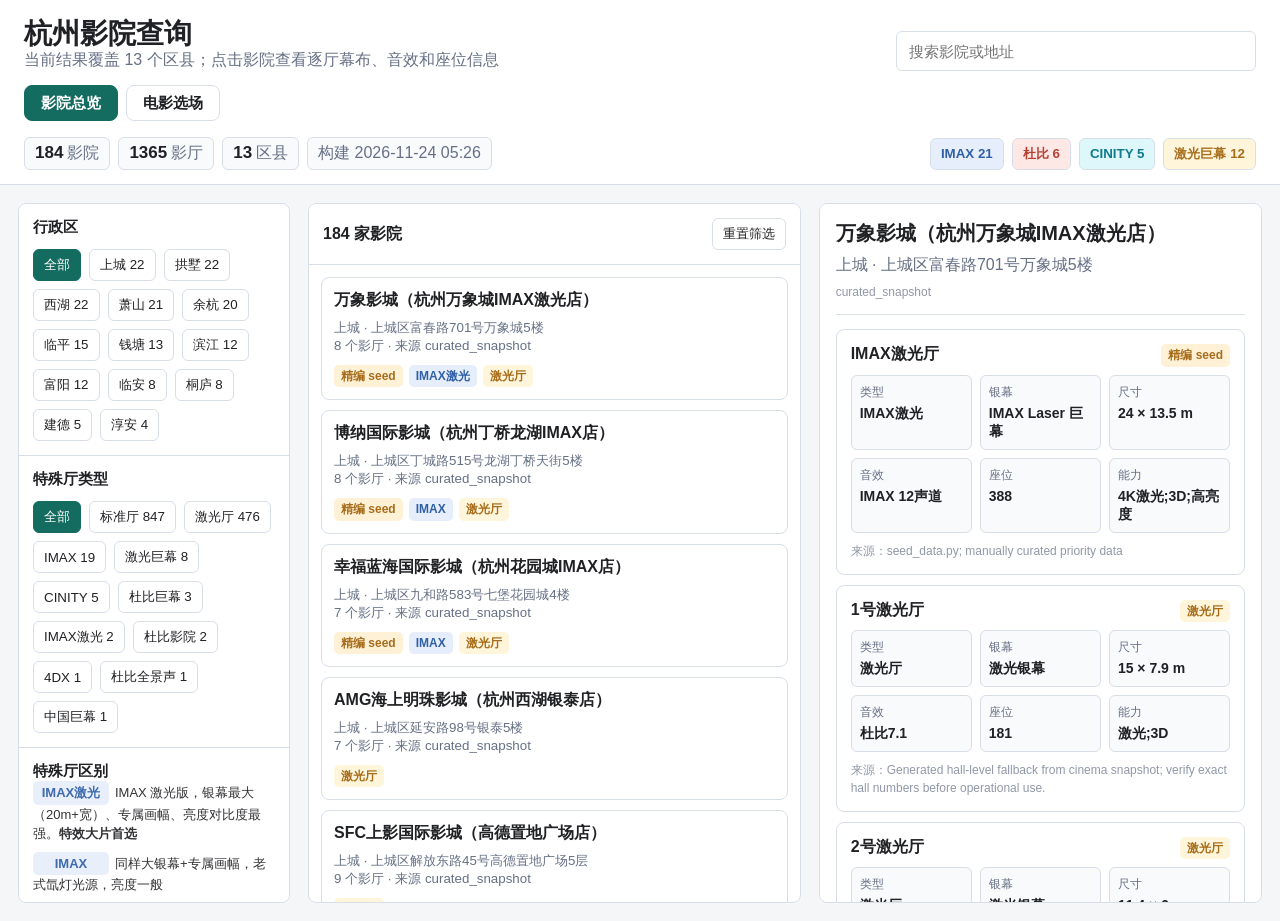
==== commit 9b05cfa6: "auto: refresh showtimes 2026-11-24" ====
--- a/index.html
+++ b/index.html
@@ -925,7 +925,7 @@
         <span><strong id="totalCinemas">-</strong>影院</span>
         <span><strong id="totalHalls">-</strong>影厅</span>
         <span><strong id="totalDistricts">-</strong>区县</span>
-        <span id="buildStamp" title="构建时间">构建 2026-11-23 01:54</span>
+        <span id="buildStamp" title="构建时间">构建 2026-11-24 05:26</span>
       </div>
       <div id="quickFilters" class="quick-filters" aria-label="快捷特殊厅筛选"></div>
     </div>
@@ -1038,7 +1038,7 @@
 
   <script>
 
-const __DATA = {"buildTime":"2026-11-23 01:54","districts":[{"district":"上城","cinema_count":22},{"district":"拱墅","cinema_count":22},{"district":"西湖","cinema_count":22},{"district":"萧山","cinema_count":21},{"district":"余杭","cinema_count":20},{"district":"临平","cinema_count":15},{"district":"钱塘","cinema_count":13},{"district":"滨江","cinema_count":12},{"district":"富阳","cinema_count":12},{"district":"临安","cinema_count":8},{"district":"桐庐","cinema_count":8},{"district":"建德","cinema_count":5},{"district":"淳安","cinema_count":4}],"specialTypes":[{"special_type":"标准厅","hall_count":847},{"special_type":"激光厅","hall_count":476},{"special_type":"IMAX","hall_count":19},{"special_type":"激光巨幕","hall_count":8},{"special_type":"CINITY","hall_count":5},{"special_type":"杜比巨幕","hall_count":3},{"special_type":"IMAX激光","hall_count":2},{"special_type":"杜比影院","hall_count":2},{"special_type":"4DX","hall_count":1},{"special_type":"杜比全景声","hall_count":1},{"special_type":"中国巨幕","hall_count":1}],"summary":{"IMAX":[{"name":"万象影城（杭州万象城IMAX激光店）","district":"上城","hall_name":"IMAX激光厅","special_type":"IMAX激光","screen_width_m":24.0,"screen_height_m":13.5},{"name":"博纳国际影城（杭州丁桥龙湖IMAX店）","district":"上城","hall_name":"IMAX厅","special_type":"IMAX","screen_width_m":21.5,"screen_height_m":12.0},{"name":"幸福蓝海国际影城（杭州花园城IMAX店）","district":"上城","hall_name":"IMAX厅","special_type":"IMAX","screen_width_m":21.4,"screen_height_m":12.0},{"name":"CGV影城（乐堤港IMAX店）","district":"拱墅","hall_name":"IMAX厅","special_type":"IMAX","screen_width_m":22.0,"screen_height_m":12.5},{"name":"万达影城（拱墅万达广场IMAX店）","district":"拱墅","hall_name":"IMAX厅","special_type":"IMAX","screen_width_m":22.5,"screen_height_m":12.6},{"name":"万达影城（水晶城IMAX店）","district":"拱墅","hall_name":"IMAX厅","special_type":"IMAX","screen_width_m":21.6,"screen_height_m":12.0},{"name":"星光嘉映影城IMAX（新天地店）","district":"拱墅","hall_name":"IMAX厅","special_type":"IMAX","screen_width_m":20.8,"screen_height_m":11.7},{"name":"浙影时代影城·西湖文化广场店（IMAX激光）","district":"拱墅","hall_name":"IMAX激光厅","special_type":"IMAX激光","screen_width_m":23.5,"screen_height_m":13.2},{"name":"金逸影城（影视中心IMAX店）","district":"拱墅","hall_name":"IMAX厅","special_type":"IMAX","screen_width_m":21.0,"screen_height_m":11.8},{"name":"佳映IMAX影城","district":"西湖","hall_name":"IMAX厅","special_type":"IMAX","screen_width_m":20.5,"screen_height_m":11.5},{"name":"博纳国际影城（西溪IMAX店）","district":"西湖","hall_name":"IMAX厅","special_type":"IMAX","screen_width_m":21.8,"screen_height_m":12.1},{"name":"横店电影城（IMAX西投银泰店）","district":"西湖","hall_name":"IMAX厅","special_type":"IMAX","screen_width_m":21.4,"screen_height_m":12.0},{"name":"CGV影城（滨江天街IMAX店）","district":"滨江","hall_name":"IMAX厅","special_type":"IMAX","screen_width_m":22.0,"screen_height_m":12.3},{"name":"悦江新远影城IMAX","district":"滨江","hall_name":"IMAX厅","special_type":"IMAX","screen_width_m":20.8,"screen_height_m":11.7},{"name":"横店电影城（IMAX_CINITY萧山银泰店）","district":"萧山","hall_name":"IMAX厅","special_type":"IMAX","screen_width_m":21.5,"screen_height_m":12.1},{"name":"浙影时代影城·西溪欢乐城IMAX店","district":"余杭","hall_name":"IMAX厅","special_type":"IMAX","screen_width_m":21.2,"screen_height_m":11.9},{"name":"金逸影城（杭州华夏之心美瑭IMAX店）","district":"余杭","hall_name":"IMAX厅","special_type":"IMAX","screen_width_m":21.5,"screen_height_m":12.1},{"name":"SFC上影影城（杭州余之城IMAX店）","district":"临平","hall_name":"IMAX厅","special_type":"IMAX","screen_width_m":21.5,"screen_height_m":12.0},{"name":"万达影城（崇贤上亿IMAX店）","district":"临平","hall_name":"IMAX厅","special_type":"IMAX","screen_width_m":21.0,"screen_height_m":11.8},{"name":"博纳国际影城临平IMAX店","district":"临平","hall_name":"IMAX厅","special_type":"IMAX","screen_width_m":21.6,"screen_height_m":12.1},{"name":"SFC上影影城（杭州下沙IMAX店）","district":"钱塘","hall_name":"IMAX厅","special_type":"IMAX","screen_width_m":21.8,"screen_height_m":12.2}],"杜比":[{"name":"CGV影城（奥体印象城杜比 4DX店）","district":"萧山","hall_name":"杜比影院厅","special_type":"杜比影院","screen_width_m":18.0,"screen_height_m":9.5},{"name":"德信影城（杭州空港之翼杜比巨幕店）","district":"萧山","hall_name":"杜比巨幕厅","special_type":"杜比巨幕","screen_width_m":18.8,"screen_height_m":10.0},{"name":"万象影城(杭州城北万象城杜比巨幕店)","district":"余杭","hall_name":"杜比巨幕厅","special_type":"杜比巨幕","screen_width_m":20.0,"screen_height_m":10.8},{"name":"万达影城（余杭万达广场杜比影院店）","district":"余杭","hall_name":"杜比影院厅","special_type":"杜比影院","screen_width_m":18.0,"screen_height_m":9.6},{"name":"庄影影城（乔司杜比全景声店）","district":"临平","hall_name":"杜比全景声厅","special_type":"杜比全景声","screen_width_m":15.5,"screen_height_m":8.2},{"name":"德纳杜比全景声巨幕影城（临安店）","district":"临安","hall_name":"杜比全景声巨幕厅","special_type":"杜比巨幕","screen_width_m":18.5,"screen_height_m":9.8}],"CINITY":[{"name":"浙影时代影城·西湖文化广场店（IMAX激光）","district":"拱墅","hall_name":"CINITY LED厅","special_type":"CINITY","screen_width_m":10.2,"screen_height_m":5.4},{"name":"中影国际影城（星光二期CINITY店）","district":"滨江","hall_name":"CINITY厅","special_type":"CINITY","screen_width_m":17.0,"screen_height_m":9.0},{"name":"横店电影城（IMAX_CINITY萧山银泰店）","district":"萧山","hall_name":"CINITY厅","special_type":"CINITY","screen_width_m":17.2,"screen_height_m":9.2},{"name":"中影国际影城（良渚永旺CINITY店）","district":"余杭","hall_name":"CINITY厅","special_type":"CINITY","screen_width_m":17.5,"screen_height_m":9.4},{"name":"万达影城（富阳万达广场CINITY店）","district":"富阳","hall_name":"CINITY厅","special_type":"CINITY","screen_width_m":17.0,"screen_height_m":9.1}],"激光巨幕":[{"name":"中影嘉华国际影城（拱墅巨幕店）","district":"拱墅","hall_name":"激光巨幕厅","special_type":"激光巨幕","screen_width_m":18.8,"screen_height_m":9.8},{"name":"百美汇影城（LUXE嘉里中心店）","district":"拱墅","hall_name":"LUXE巨幕厅","special_type":"激光巨幕","screen_width_m":19.0,"screen_height_m":10.0},{"name":"UME紫荆天街店（LUXE&DMAX影城）","district":"西湖","hall_name":"LUXE巨幕厅","special_type":"激光巨幕","screen_width_m":20.5,"screen_height_m":10.8},{"name":"杭州博纳院线戏幕影城（滨江银泰巨幕店）","district":"滨江","hall_name":"激光巨幕厅","special_type":"激光巨幕","screen_width_m":18.5,"screen_height_m":9.8},{"name":"百老汇影城（LUXE滨江宝龙店）","district":"滨江","hall_name":"LUXE巨幕厅","special_type":"激光巨幕","screen_width_m":19.5,"screen_height_m":10.2},{"name":"万象影城（杭州萧山万象汇店）","district":"萧山","hall_name":"激光巨幕厅","special_type":"激光巨幕","screen_width_m":19.2,"screen_height_m":10.2},{"name":"德信影城（杭州空港之翼杜比巨幕店）","district":"萧山","hall_name":"杜比巨幕厅","special_type":"杜比巨幕","screen_width_m":18.8,"screen_height_m":10.0},{"name":"万象影城(杭州城北万象城杜比巨幕店)","district":"余杭","hall_name":"杜比巨幕厅","special_type":"杜比巨幕","screen_width_m":20.0,"screen_height_m":10.8},{"name":"阳羽格影城（余杭科技城宝龙店 ATMOS巨幕）","district":"余杭","hall_name":"ATMOS巨幕厅","special_type":"激光巨幕","screen_width_m":18.8,"screen_height_m":10.0},{"name":"百老汇影城（中国巨幕金沙印象城店）","district":"钱塘","hall_name":"中国巨幕厅","special_type":"中国巨幕","screen_width_m":23.0,"screen_height_m":12.5},{"name":"中影DMAX巨幕国际影城（富阳城东店）","district":"富阳","hall_name":"DMAX巨幕厅","special_type":"激光巨幕","screen_width_m":20.0,"screen_height_m":10.6},{"name":"德纳杜比全景声巨幕影城（临安店）","district":"临安","hall_name":"杜比全景声巨幕厅","special_type":"杜比巨幕","screen_width_m":18.5,"screen_height_m":9.8}]},"cinemas":[{"id":0,"name":"AMG海上明珠影城（杭州西湖银泰店）","district":"上城","address":"上城区延安路98号银泰5楼","source":"curated_snapshot","hall_count":7,"special_types":"标准厅,激光厅","seed_halls":0},{"id":1,"name":"SFC上影国际影城（高德置地广场店）","district":"上城","address":"上城区解放东路45号高德置地广场5层","source":"curated_snapshot","hall_count":9,"special_types":"标准厅,激光厅","seed_halls":0},{"id":2,"name":"万象影城（杭州万象城IMAX激光店）","district":"上城","address":"上城区富春路701号万象城5楼","source":"curated_snapshot","hall_count":8,"special_types":"IMAX激光,标准厅,激光厅","seed_halls":1},{"id":3,"name":"万达影城（钱江新城店）","district":"上城","address":"上城区解放东路8号砂之船奥莱地下一层","source":"curated_snapshot","hall_count":9,"special_types":"标准厅,激光厅","seed_halls":0},{"id":4,"name":"中影国际影城（东站西子店）","district":"上城","address":"上城区环站东路777号东站西子国际A座5楼","source":"curated_snapshot","hall_count":8,"special_types":"标准厅,激光厅","seed_halls":0},{"id":5,"name":"博纳国际影城（杭州丁桥龙湖IMAX店）","district":"上城","address":"上城区丁城路515号龙湖丁桥天街5楼","source":"curated_snapshot","hall_count":8,"special_types":"IMAX,标准厅,激光厅","seed_halls":1},{"id":6,"name":"卢米埃影城（庆春银泰店）","district":"上城","address":"上城区景昙路18-21号银泰百货6楼","source":"curated_snapshot","hall_count":7,"special_types":"标准厅,激光厅","seed_halls":0},{"id":7,"name":"尚橙电影工场（杭州利星广场店）","district":"上城","address":"上城区中山南路77号利星北区4层","source":"curated_snapshot","hall_count":6,"special_types":"标准厅,激光厅","seed_halls":0},{"id":8,"name":"幸福蓝海国际影城（杭州花园城IMAX店）","district":"上城","address":"上城区九和路583号七堡花园城4楼","source":"curated_snapshot","hall_count":7,"special_types":"IMAX,标准厅,激光厅","seed_halls":1},{"id":9,"name":"德信影城（万泰城店）","district":"上城","address":"上城区望江东路332号万泰城3F-4F","source":"curated_snapshot","hall_count":9,"special_types":"标准厅,激光厅","seed_halls":0},{"id":10,"name":"德信影城（九堡联创公园店）","district":"上城","address":"上城区九华路1号联创公园13幢2层","source":"curated_snapshot","hall_count":8,"special_types":"标准厅,激光厅","seed_halls":0},{"id":11,"name":"德信影城（杭州之翼巨幕店）","district":"上城","address":"上城区鸿泰路133号杭州之翼购物中心4楼","source":"curated_snapshot","hall_count":6,"special_types":"标准厅,激光厅","seed_halls":0},{"id":12,"name":"新华影都","district":"上城","address":"上城区庆春路169号娃哈哈美食城3楼","source":"curated_snapshot","hall_count":5,"special_types":"标准厅,激光厅","seed_halls":0},{"id":13,"name":"时代国际影城","district":"上城","address":"上城区新风路619号汇和城购物中心南区5层","source":"curated_snapshot","hall_count":8,"special_types":"标准厅,激光厅","seed_halls":0},{"id":14,"name":"星光嘉映影城（来福士店）","district":"上城","address":"上城区新业路228号杭州来福士中心7层","source":"curated_snapshot","hall_count":5,"special_types":"标准厅,激光厅","seed_halls":0},{"id":15,"name":"春天国际影城（港龙悠乐城激光杜比沙发店）","district":"上城","address":"上城区明月桥路港龙城B馆7楼","source":"curated_snapshot","hall_count":6,"special_types":"标准厅,激光厅","seed_halls":0},{"id":16,"name":"横店影院（丁桥店）","district":"上城","address":"上城区蕙兰雅路丁兰广场C区3楼","source":"curated_snapshot","hall_count":9,"special_types":"标准厅,激光厅","seed_halls":0},{"id":17,"name":"海马国际影城（江和美海洋广场店）","district":"上城","address":"上城区杭海路601号三堡产业大厦C座4楼","source":"curated_snapshot","hall_count":6,"special_types":"标准厅,激光厅","seed_halls":0},{"id":18,"name":"胜利剧院","district":"上城","address":"上城区延安路279号","source":"curated_snapshot","hall_count":9,"special_types":"标准厅,激光厅","seed_halls":0},{"id":19,"name":"至潮影城（庆春路锦和大厦店）","district":"上城","address":"上城区庆春路87号锦和大厦越都荟5楼","source":"curated_snapshot","hall_count":7,"special_types":"标准厅,激光厅","seed_halls":0},{"id":20,"name":"金象时代影城（地铁东城店）","district":"上城","address":"上城区九沙大道399号地铁东城4楼","source":"curated_snapshot","hall_count":7,"special_types":"标准厅,激光厅","seed_halls":0},{"id":21,"name":"金逸影城（天虹店）","district":"上城","address":"上城区新塘路108号天虹购物中心B座6层","source":"curated_snapshot","hall_count":6,"special_types":"标准厅,激光厅","seed_halls":0},{"id":22,"name":"CGV影城（乐堤港IMAX店）","district":"拱墅","address":"拱墅区丽水路58号乐堤港A区5楼","source":"curated_snapshot","hall_count":7,"special_types":"IMAX,标准厅,激光厅","seed_halls":1},{"id":23,"name":"万达影城（拱墅万达广场IMAX店）","district":"拱墅","address":"拱墅区杭行路666号万达广场5楼","source":"curated_snapshot","hall_count":6,"special_types":"IMAX,标准厅,激光厅","seed_halls":1},{"id":24,"name":"万达影城（水晶城IMAX店）","district":"拱墅","address":"拱墅区上塘路458号水晶城购物中心7楼","source":"curated_snapshot","hall_count":9,"special_types":"IMAX,标准厅,激光厅","seed_halls":1},{"id":25,"name":"中影嘉华国际影城（拱墅巨幕店）","district":"拱墅","address":"拱墅区小河路中童巴比尼商业广场4楼","source":"curated_snapshot","hall_count":10,"special_types":"标准厅,激光厅,激光巨幕","seed_halls":1},{"id":26,"name":"中影星宇影城（西子山姆店）","district":"拱墅","address":"拱墅区大农港路1218号山姆超市上层","source":"curated_snapshot","hall_count":5,"special_types":"标准厅,激光厅","seed_halls":0},{"id":27,"name":"众安电影大世界","district":"拱墅","address":"拱墅区香积寺路21号众安假日酒店3层","source":"curated_snapshot","hall_count":9,"special_types":"标准厅,激光厅","seed_halls":0},{"id":28,"name":"博纳国际影城杭州大悦城店","district":"拱墅","address":"拱墅区隐秀路1号大悦城购物中心8楼","source":"curated_snapshot","hall_count":5,"special_types":"标准厅,激光厅","seed_halls":0},{"id":29,"name":"德信影城（运河上街店）","district":"拱墅","address":"拱墅区金华路80号运河上街4楼","source":"curated_snapshot","hall_count":7,"special_types":"标准厅,激光厅","seed_halls":0},{"id":30,"name":"德纳影城（杭州中大银泰城店）","district":"拱墅","address":"拱墅区东新路822号中大银泰城7楼","source":"curated_snapshot","hall_count":6,"special_types":"标准厅,激光厅","seed_halls":0},{"id":31,"name":"时代VIP影城（印悦里店）","district":"拱墅","address":"拱墅区丰庆路710号印悦里","source":"curated_snapshot","hall_count":6,"special_types":"标准厅,激光厅","seed_halls":0},{"id":32,"name":"时代国际影城（拱墅吾悦LEDMAX店）","district":"拱墅","address":"拱墅区杭玻街吾悦广场3楼","source":"curated_snapshot","hall_count":7,"special_types":"标准厅,激光厅","seed_halls":0},{"id":33,"name":"星光嘉映影城IMAX（新天地店）","district":"拱墅","address":"拱墅区新北街79号新皓座1层","source":"curated_snapshot","hall_count":10,"special_types":"IMAX,标准厅,激光厅","seed_halls":1},{"id":34,"name":"杭州传奇奢华影城（城西银泰店）","district":"拱墅","address":"拱墅区丰潭路380号城西银泰城4楼","source":"curated_snapshot","hall_count":5,"special_types":"标准厅,激光厅","seed_halls":0},{"id":35,"name":"横店电影城（拱墅宝龙店）","district":"拱墅","address":"拱墅区春蓝路288号宝龙广场3楼","source":"curated_snapshot","hall_count":9,"special_types":"标准厅,激光厅","seed_halls":0},{"id":36,"name":"比高电影城（大河店）","district":"拱墅","address":"拱墅区小河路488号","source":"curated_snapshot","hall_count":9,"special_types":"标准厅,激光厅","seed_halls":0},{"id":37,"name":"浙影时代影城·奥斯卡店","district":"拱墅","address":"拱墅区龙游路38号","source":"curated_snapshot","hall_count":8,"special_types":"标准厅,激光厅","seed_halls":0},{"id":38,"name":"浙影时代影城·西湖文化广场店（IMAX激光）","district":"拱墅","address":"拱墅区中山北路581号西湖文化广场C区8号","source":"curated_snapshot","hall_count":8,"special_types":"CINITY,IMAX激光,标准厅,激光厅","seed_halls":2},{"id":39,"name":"百美汇影城（LUXE嘉里中心店）","district":"拱墅","address":"拱墅区延安路385号嘉里中心3号楼4楼","source":"curated_snapshot","hall_count":6,"special_types":"标准厅,激光厅,激光巨幕","seed_halls":1},{"id":40,"name":"纷腾电影生活馆（杭州国大店）","district":"拱墅","address":"拱墅区延安路609号国大城市广场9楼","source":"curated_snapshot","hall_count":9,"special_types":"标准厅,激光厅","seed_halls":0},{"id":41,"name":"至潮影城（万融城店）","district":"拱墅","address":"拱墅区万融城2幢3层","source":"curated_snapshot","hall_count":8,"special_types":"标准厅,激光厅","seed_halls":0},{"id":42,"name":"至潮影城（星尚发展大厦店）","district":"拱墅","address":"拱墅区莫干山路1243号复地活力广场4楼","source":"curated_snapshot","hall_count":8,"special_types":"标准厅,激光厅","seed_halls":0},{"id":43,"name":"金逸影城（影视中心IMAX店）","district":"拱墅","address":"拱墅区东新路655号物美大卖场4层","source":"curated_snapshot","hall_count":9,"special_types":"IMAX,标准厅,激光厅","seed_halls":1},{"id":44,"name":"UME影城（西城广场店）","district":"西湖","address":"西湖区文二西路551号西城广场4楼","source":"curated_snapshot","hall_count":9,"special_types":"标准厅,激光厅","seed_halls":0},{"id":45,"name":"UME紫荆天街店（LUXE&DMAX影城）","district":"西湖","address":"西湖区古墩路1009号龙湖紫荆天街5楼","source":"curated_snapshot","hall_count":9,"special_types":"标准厅,激光厅,激光巨幕","seed_halls":1},{"id":46,"name":"三克影院（西溪天目里店）","district":"西湖","address":"西湖区天目山路398号天目里地下1层","source":"curated_snapshot","hall_count":5,"special_types":"标准厅,激光厅","seed_halls":0},{"id":47,"name":"上影国际影城（杭州铂悦城店）","district":"西湖","address":"西湖区屏新路27号铂悦城3楼","source":"curated_snapshot","hall_count":8,"special_types":"标准厅,激光厅","seed_halls":0},{"id":48,"name":"佳映IMAX影城","district":"西湖","address":"西湖区余杭塘路799号五洲国际广场3楼","source":"curated_snapshot","hall_count":9,"special_types":"IMAX,标准厅,激光厅","seed_halls":1},{"id":49,"name":"保利国际影城（西溪天堂店）","district":"西湖","address":"西湖区紫金港路21号西溪天堂16-72号","source":"curated_snapshot","hall_count":9,"special_types":"标准厅,激光厅","seed_halls":0},{"id":50,"name":"信业时代影城五洲国际广场店","district":"西湖","address":"西湖区余杭塘路799号五洲国际广场2楼","source":"curated_snapshot","hall_count":9,"special_types":"标准厅,激光厅","seed_halls":0},{"id":51,"name":"博纳国际影城（西溪IMAX店）","district":"西湖","address":"西湖区双龙街588号西溪银泰城A馆3楼","source":"curated_snapshot","hall_count":7,"special_types":"IMAX,标准厅,激光厅","seed_halls":1},{"id":52,"name":"博纳院线汇和金街（巨幕店）","district":"西湖","address":"西湖区转塘久耀商业中心1号楼4层","source":"curated_snapshot","hall_count":7,"special_types":"标准厅,激光厅","seed_halls":0},{"id":53,"name":"卢米埃影城（杭州西溪天街店）","district":"西湖","address":"西湖区余杭塘路1001号龙湖西溪天街6楼","source":"curated_snapshot","hall_count":5,"special_types":"标准厅,激光厅","seed_halls":0},{"id":54,"name":"完美世界影城（颐高广场店）","district":"西湖","address":"西湖区黄姑山路29号0101PARK B座2层","source":"curated_snapshot","hall_count":5,"special_types":"标准厅,激光厅","seed_halls":0},{"id":55,"name":"德信影城星光城WANOS全景声店","district":"西湖","address":"西湖区文三路500号星光城2层","source":"curated_snapshot","hall_count":5,"special_types":"标准厅,激光厅","seed_halls":0},{"id":56,"name":"德信影城（西溪诚品巨幕店）","district":"西湖","address":"西湖区紫霞街155号西溪诚品2楼","source":"curated_snapshot","hall_count":6,"special_types":"标准厅,激光厅","seed_halls":0},{"id":57,"name":"时代VIP影城（之江银泰店）","district":"西湖","address":"西湖区珊瑚沙路49号之江银泰2层","source":"curated_snapshot","hall_count":5,"special_types":"标准厅,激光厅","seed_halls":0},{"id":58,"name":"杭州三墩华夏国际影城","district":"西湖","address":"西湖区三墩镇同仁汇3楼","source":"curated_snapshot","hall_count":9,"special_types":"标准厅,激光厅","seed_halls":0},{"id":59,"name":"杭州比高电影城（三墩店）","district":"西湖","address":"西湖区厚仁路新天地商业中心11幢3楼","source":"curated_snapshot","hall_count":7,"special_types":"标准厅,激光厅","seed_halls":0},{"id":60,"name":"杭州汇和国际影城","district":"西湖","address":"西湖区古墩路456-552号3楼","source":"curated_snapshot","hall_count":8,"special_types":"标准厅,激光厅","seed_halls":0},{"id":61,"name":"杭州转塘时代电影大世界影城","district":"西湖","address":"西湖区美院南路99号4楼","source":"curated_snapshot","hall_count":8,"special_types":"标准厅,激光厅","seed_halls":0},{"id":62,"name":"杭州黄龙影城","district":"西湖","address":"西湖区黄龙路1号黄龙体育中心东门","source":"curated_snapshot","hall_count":9,"special_types":"标准厅,激光厅","seed_halls":0},{"id":63,"name":"横店电影城（IMAX西投银泰店）","district":"西湖","address":"西湖区枫桦西路9号西投银泰城5楼","source":"curated_snapshot","hall_count":10,"special_types":"IMAX,标准厅,激光厅","seed_halls":1},{"id":64,"name":"浙影时代·M511未来影城","district":"西湖","address":"西湖区西溪路511号光影汇2号楼2楼","source":"curated_snapshot","hall_count":6,"special_types":"标准厅,激光厅","seed_halls":0},{"id":65,"name":"浙江翠苑电影大世界","district":"西湖","address":"西湖区文一路298号物美超市6楼","source":"curated_snapshot","hall_count":6,"special_types":"标准厅,激光厅","seed_halls":0},{"id":66,"name":"CGV影城（滨江天街IMAX店）","district":"滨江","address":"滨江区江汉路1515号龙湖滨江天街5楼","source":"curated_snapshot","hall_count":10,"special_types":"IMAX,标准厅,激光厅","seed_halls":1},{"id":67,"name":"万达影城（杭州滨江开元广场店）","district":"滨江","address":"滨江区滨文路868号开元广场5楼","source":"curated_snapshot","hall_count":6,"special_types":"标准厅,激光厅","seed_halls":0},{"id":68,"name":"中影国际影城（星光二期CINITY店）","district":"滨江","address":"滨江区滨盛路1766号华联星光大道二期4层","source":"curated_snapshot","hall_count":6,"special_types":"CINITY,标准厅,激光厅","seed_halls":1},{"id":69,"name":"中影国际影城（星光大道店）","district":"滨江","address":"滨江区江南大道228号星光国际广场4层","source":"curated_snapshot","hall_count":5,"special_types":"标准厅,激光厅","seed_halls":0},{"id":70,"name":"保利国际影城杭州中南店","district":"滨江","address":"滨江区江南大道1090号长河地铁站旁","source":"curated_snapshot","hall_count":7,"special_types":"标准厅,激光厅","seed_halls":0},{"id":71,"name":"华策国际影城海威领界店","district":"滨江","address":"滨江区东信大道1188号海威领界2幢3楼","source":"curated_snapshot","hall_count":7,"special_types":"标准厅,激光厅","seed_halls":0},{"id":72,"name":"嘉年华国际影城（杭州滨江店）","district":"滨江","address":"滨江区江陵路与滨康路交叉兴耀鑫都汇4楼","source":"curated_snapshot","hall_count":9,"special_types":"标准厅,激光厅","seed_halls":0},{"id":73,"name":"悦江新远影城IMAX","district":"滨江","address":"滨江区信诚路857号乐缤纷世茂中心5楼","source":"curated_snapshot","hall_count":9,"special_types":"IMAX,标准厅,激光厅","seed_halls":1},{"id":74,"name":"杭州博纳院线戏幕影城（滨江银泰巨幕店）","district":"滨江","address":"滨江区启智街515号银泰百货B馆4层","source":"curated_snapshot","hall_count":10,"special_types":"标准厅,激光厅,激光巨幕","seed_halls":1},{"id":75,"name":"浦沿时代影城","district":"滨江","address":"滨江区东冠路611号金盛嘉悦广场3楼","source":"curated_snapshot","hall_count":9,"special_types":"标准厅,激光厅","seed_halls":0},{"id":76,"name":"滨文影院","district":"滨江","address":"滨江区浦沿路773号江南汇5楼","source":"curated_snapshot","hall_count":6,"special_types":"标准厅,激光厅","seed_halls":0},{"id":77,"name":"百老汇影城（LUXE滨江宝龙店）","district":"滨江","address":"滨江区滨盛路3867号宝龙城市广场5楼","source":"curated_snapshot","hall_count":9,"special_types":"标准厅,激光厅,激光巨幕","seed_halls":1},{"id":78,"name":"0090影城萧山宝龙店","district":"萧山","address":"萧山区乐达路与建设一路宝龙广场4楼","source":"curated_snapshot","hall_count":8,"special_types":"标准厅,激光厅","seed_halls":0},{"id":79,"name":"CGV影城（奥体印象城杜比 4DX店）","district":"萧山","address":"萧山区飞虹路1408号奥体印象城4楼","source":"curated_snapshot","hall_count":10,"special_types":"4DX,杜比影院,标准厅,激光厅","seed_halls":2},{"id":80,"name":"万象影城（杭州萧山万象汇店）","district":"萧山","address":"萧山区金城路927号万象汇5层","source":"curated_snapshot","hall_count":7,"special_types":"标准厅,激光厅,激光巨幕","seed_halls":1},{"id":81,"name":"保利万和CFR国际影城（钱江世纪城店）","district":"萧山","address":"萧山区钱江世纪公园A13幢","source":"curated_snapshot","hall_count":7,"special_types":"标准厅,激光厅","seed_halls":0},{"id":82,"name":"华纳国际影城","district":"萧山","address":"萧山区潮人汇商厦5楼","source":"curated_snapshot","hall_count":9,"special_types":"标准厅,激光厅","seed_halls":0},{"id":83,"name":"幸福蓝海国际影城（杭州融创店）","district":"萧山","address":"萧山区枫香路融创印时代中心3层","source":"curated_snapshot","hall_count":6,"special_types":"标准厅,激光厅","seed_halls":0},{"id":84,"name":"幸福蓝海莱纳星影城（加州阳光店）","district":"萧山","address":"萧山区金城路333号4层","source":"curated_snapshot","hall_count":5,"special_types":"标准厅,激光厅","seed_halls":0},{"id":85,"name":"德信影城（杭州空港之翼杜比巨幕店）","district":"萧山","address":"萧山区港城大道1519号德信之翼3楼","source":"curated_snapshot","hall_count":9,"special_types":"杜比巨幕,标准厅,激光厅","seed_halls":1},{"id":86,"name":"时代国际影城（萧山美颂城店）","district":"萧山","address":"萧山区振宁路128号美颂城4楼","source":"curated_snapshot","hall_count":5,"special_types":"标准厅,激光厅","seed_halls":0},{"id":87,"name":"杭州奥斯卡国际影城（萧山区领航汇）","district":"萧山","address":"萧山区建设四路与博奥路交汇长龙领航城3楼","source":"curated_snapshot","hall_count":5,"special_types":"标准厅,激光厅","seed_halls":0},{"id":88,"name":"横店电影城（IMAX_CINITY萧山银泰店）","district":"萧山","address":"萧山区通惠南路667号银泰百货5楼","source":"curated_snapshot","hall_count":10,"special_types":"CINITY,IMAX,标准厅,激光厅","seed_halls":2},{"id":89,"name":"浙影时代影城·众安广场店","district":"萧山","address":"萧山区山阴路688号众安广场D区5楼","source":"curated_snapshot","hall_count":5,"special_types":"标准厅,激光厅","seed_halls":0},{"id":90,"name":"浙影时代影城·新农都店","district":"萧山","address":"萧山区新街街道新农都物流中心一区1层","source":"curated_snapshot","hall_count":7,"special_types":"标准厅,激光厅","seed_halls":0},{"id":91,"name":"浙影时代影城·萧山开元店","district":"萧山","address":"萧山区市心南路1216号6楼","source":"curated_snapshot","hall_count":8,"special_types":"标准厅,激光厅","seed_halls":0},{"id":92,"name":"萧山小镇影院","district":"萧山","address":"萧山区河上镇沙洲墩头1号","source":"curated_snapshot","hall_count":6,"special_types":"标准厅,激光厅","seed_halls":0},{"id":93,"name":"萧山德纳MAX影城","district":"萧山","address":"萧山区北干街道银隆百货B座5楼","source":"curated_snapshot","hall_count":6,"special_types":"标准厅,激光厅","seed_halls":0},{"id":94,"name":"萧山德纳影城旺角城店","district":"萧山","address":"萧山区旺角城新天地8号楼4层","source":"curated_snapshot","hall_count":7,"special_types":"标准厅,激光厅","seed_halls":0},{"id":95,"name":"萧山新天地数字影城","district":"萧山","address":"萧山区市心中路新天地商业中心4楼","source":"curated_snapshot","hall_count":6,"special_types":"标准厅,激光厅","seed_halls":0},{"id":96,"name":"萧山时代凤凰国际影城","district":"萧山","address":"萧山区萧绍路634号摩立方4楼","source":"curated_snapshot","hall_count":6,"special_types":"标准厅,激光厅","seed_halls":0},{"id":97,"name":"闻堰时代影城","district":"萧山","address":"萧山区闻堰街道万达中路222号3楼","source":"curated_snapshot","hall_count":5,"special_types":"标准厅,激光厅","seed_halls":0},{"id":98,"name":"高美时代影城","district":"萧山","address":"萧山区义桥镇三汇路32号星天地4楼","source":"curated_snapshot","hall_count":9,"special_types":"标准厅,激光厅","seed_halls":0},{"id":99,"name":"UME影城（良渚金地店）","district":"余杭","address":"余杭区古墩路1333号金地广场4楼","source":"curated_snapshot","hall_count":7,"special_types":"标准厅,激光厅","seed_halls":0},{"id":100,"name":"万象影城(杭州城北万象城杜比巨幕店)","district":"余杭","address":"余杭区杭行路1499号杭州城北万象城5楼","source":"curated_snapshot","hall_count":7,"special_types":"杜比巨幕,标准厅,激光厅","seed_halls":1},{"id":101,"name":"万达影城（余杭万达广场杜比影院店）","district":"余杭","address":"余杭区文一西路1888号万达广场4楼","source":"curated_snapshot","hall_count":9,"special_types":"杜比影院,标准厅,激光厅","seed_halls":1},{"id":102,"name":"中影南方国际影城（七彩汇店）","district":"余杭","address":"余杭区闲富中路57号七彩汇4楼","source":"curated_snapshot","hall_count":8,"special_types":"标准厅,激光厅","seed_halls":0},{"id":103,"name":"中影国际影城（良渚永旺CINITY店）","district":"余杭","address":"余杭区古墩路1888号永旺梦乐城3楼","source":"curated_snapshot","hall_count":9,"special_types":"CINITY,标准厅,激光厅","seed_halls":1},{"id":104,"name":"中影国际影城（西溪印象城店）","district":"余杭","address":"余杭区五常大道1号西溪印象城A座3楼","source":"curated_snapshot","hall_count":9,"special_types":"标准厅,激光厅","seed_halls":0},{"id":105,"name":"中影灯塔影城（原上岸影城）","district":"余杭","address":"余杭区五常大道153号乐天城5号楼4楼","source":"curated_snapshot","hall_count":9,"special_types":"标准厅,激光厅","seed_halls":0},{"id":106,"name":"保利国际影城（杭州余杭店）","district":"余杭","address":"余杭区江南时代购物中心4层","source":"curated_snapshot","hall_count":6,"special_types":"标准厅,激光厅","seed_halls":0},{"id":107,"name":"大屋顶剧场","district":"余杭","address":"余杭区良渚文化艺术中心","source":"curated_snapshot","hall_count":7,"special_types":"标准厅,激光厅","seed_halls":0},{"id":108,"name":"峨影1958亲橙里","district":"余杭","address":"余杭区文一西路常二路亲橙里5楼","source":"curated_snapshot","hall_count":9,"special_types":"标准厅,激光厅","seed_halls":0},{"id":109,"name":"时代联合影城","district":"余杭","address":"余杭区莫干山路西田城AB座2楼","source":"curated_snapshot","hall_count":6,"special_types":"标准厅,激光厅","seed_halls":0},{"id":110,"name":"杭泰影城","district":"余杭","address":"余杭区中泰路2号罗兰小镇会所内","source":"curated_snapshot","hall_count":9,"special_types":"标准厅,激光厅","seed_halls":0},{"id":111,"name":"横店电影城（西溪天虹购物中心）","district":"余杭","address":"余杭区五常大道西溪天虹购物中心4楼","source":"curated_snapshot","hall_count":8,"special_types":"标准厅,激光厅","seed_halls":0},{"id":112,"name":"浙影时代影城·西溪欢乐城IMAX店","district":"余杭","address":"余杭区五常大道421号欢乐城5楼","source":"curated_snapshot","hall_count":9,"special_types":"IMAX,标准厅,激光厅","seed_halls":1},{"id":113,"name":"瓶窑平价电影院","district":"余杭","address":"余杭区瓶窑老街里窑街47号","source":"curated_snapshot","hall_count":8,"special_types":"标准厅,激光厅","seed_halls":0},{"id":114,"name":"瓶窑时代电影大世界","district":"余杭","address":"余杭区华兴路199号恒德瓶窑广场2层","source":"curated_snapshot","hall_count":6,"special_types":"标准厅,激光厅","seed_halls":0},{"id":115,"name":"瓶窑星鑫国际影城","district":"余杭","address":"余杭区瓶仓大道2号新耀城市客厅3楼","source":"curated_snapshot","hall_count":8,"special_types":"标准厅,激光厅","seed_halls":0},{"id":116,"name":"芳正影城（仁和店）","district":"余杭","address":"余杭区仁和街道芳正国际广场2幢3楼","source":"curated_snapshot","hall_count":6,"special_types":"标准厅,激光厅","seed_halls":0},{"id":117,"name":"金逸影城（杭州华夏之心美瑭IMAX店）","district":"余杭","address":"余杭区余杭塘路华夏之心美瑭广场4楼","source":"curated_snapshot","hall_count":6,"special_types":"IMAX,标准厅,激光厅","seed_halls":1},{"id":118,"name":"阳羽格影城（余杭科技城宝龙店 ATMOS巨幕）","district":"余杭","address":"余杭区仓前街道宝晋未来商业中心3楼","source":"curated_snapshot","hall_count":10,"special_types":"标准厅,激光厅,激光巨幕","seed_halls":1},{"id":119,"name":"SFC上影影城（杭州余之城IMAX店）","district":"临平","address":"临平区迎宾路501号余之城东区6层","source":"curated_snapshot","hall_count":8,"special_types":"IMAX,标准厅,激光厅","seed_halls":1},{"id":120,"name":"万达影城（崇贤上亿IMAX店）","district":"临平","address":"临平区崇贤街道上亿广场4层","source":"curated_snapshot","hall_count":10,"special_types":"IMAX,标准厅,激光厅","seed_halls":1},{"id":121,"name":"中影嘉华国际影城（翁梅双巨幕店）","district":"临平","address":"临平区乔莫东路285号6楼","source":"curated_snapshot","hall_count":6,"special_types":"标准厅,激光厅","seed_halls":0},{"id":122,"name":"临平明星电影院","district":"临平","address":"临平区临平街道木桥浜路17号","source":"curated_snapshot","hall_count":5,"special_types":"标准厅,激光厅","seed_halls":0},{"id":123,"name":"光影之间电影院（塘栖店）","district":"临平","address":"临平区塘栖镇致和堂街54号2-3层","source":"curated_snapshot","hall_count":9,"special_types":"标准厅,激光厅","seed_halls":0},{"id":124,"name":"博纳国际影城临平IMAX店","district":"临平","address":"临平区世纪大道西1号临平银泰城4层","source":"curated_snapshot","hall_count":10,"special_types":"IMAX,标准厅,激光厅","seed_halls":1},{"id":125,"name":"博雅国际影城（临平万达广场店）","district":"临平","address":"临平区荷禹路105号临平万达广场6楼","source":"curated_snapshot","hall_count":5,"special_types":"标准厅,激光厅","seed_halls":0},{"id":126,"name":"完美世界影城杭州铂金店","district":"临平","address":"临平区河南埭路108号临平新天地15号楼","source":"curated_snapshot","hall_count":5,"special_types":"标准厅,激光厅","seed_halls":0},{"id":127,"name":"寰耀影城（天都城店）","district":"临平","address":"临平区星桥街道广厦天都城苏荷苑3层","source":"curated_snapshot","hall_count":9,"special_types":"标准厅,激光厅","seed_halls":0},{"id":128,"name":"庄影影城（乔司杜比全景声店）","district":"临平","address":"临平区乔司街道博卡路18号3幢4层","source":"curated_snapshot","hall_count":9,"special_types":"杜比全景声,标准厅,激光厅","seed_halls":1},{"id":129,"name":"星博主题影城（临平店）","district":"临平","address":"临平区东湖南路59号和合财富中心3层","source":"curated_snapshot","hall_count":5,"special_types":"标准厅,激光厅","seed_halls":0},{"id":130,"name":"杭州光影之间影城（临平幸福里店）","district":"临平","address":"临平区红丰南路125号光大幸福里3楼","source":"curated_snapshot","hall_count":6,"special_types":"标准厅,激光厅","seed_halls":0},{"id":131,"name":"杭州博雅国际影城（华元欢乐城店）","district":"临平","address":"临平区南苑街道华元欢乐城B座5楼","source":"curated_snapshot","hall_count":7,"special_types":"标准厅,激光厅","seed_halls":0},{"id":132,"name":"至潮影城（力晶广场店）","district":"临平","address":"临平区东湖北路102号3楼","source":"curated_snapshot","hall_count":7,"special_types":"标准厅,激光厅","seed_halls":0},{"id":133,"name":"芒果星空间影城（4DX星桥店）","district":"临平","address":"临平区星桥北路56号星空间4号楼5楼","source":"curated_snapshot","hall_count":5,"special_types":"标准厅,激光厅","seed_halls":0},{"id":134,"name":"SFC上影影城（杭州下沙IMAX店）","district":"钱塘","address":"钱塘区金沙大道560号龙湖杭州金沙天街5楼","source":"curated_snapshot","hall_count":8,"special_types":"IMAX,标准厅,激光厅","seed_halls":1},{"id":135,"name":"中影中数国际影城（全VIP下沙店）","district":"钱塘","address":"钱塘区金沙大道450号晓城天地2幢1楼","source":"curated_snapshot","hall_count":7,"special_types":"标准厅,激光厅","seed_halls":0},{"id":136,"name":"四季国际影城","district":"钱塘","address":"钱塘区文渊路499号四季广场5幢2层","source":"curated_snapshot","hall_count":5,"special_types":"标准厅,激光厅","seed_halls":0},{"id":137,"name":"太平洋影城（杭州下沙店）","district":"钱塘","address":"钱塘区天城东路955号郡原蓝湖国际4幢3楼","source":"curated_snapshot","hall_count":7,"special_types":"标准厅,激光厅","seed_halls":0},{"id":138,"name":"德信影城（水云和达城店）","district":"钱塘","address":"钱塘区下沙水云和达城4楼","source":"curated_snapshot","hall_count":5,"special_types":"标准厅,激光厅","seed_halls":0},{"id":139,"name":"新远下沙影城","district":"钱塘","address":"钱塘区文泽路99号福雷德广场地下一层","source":"curated_snapshot","hall_count":8,"special_types":"标准厅,激光厅","seed_halls":0},{"id":140,"name":"星禾时代影城","district":"钱塘","address":"钱塘区元成时代中心5幢2层","source":"curated_snapshot","hall_count":8,"special_types":"标准厅,激光厅","seed_halls":0},{"id":141,"name":"横店影城（下沙店）","district":"钱塘","address":"钱塘区2号大街宝龙广场3楼","source":"curated_snapshot","hall_count":9,"special_types":"标准厅,激光厅","seed_halls":0},{"id":142,"name":"歌纳国际影城","district":"钱塘","address":"钱塘区4号大街15号新美商场4层","source":"curated_snapshot","hall_count":9,"special_types":"标准厅,激光厅","seed_halls":0},{"id":143,"name":"浙影时代影城·和达店","district":"钱塘","address":"钱塘区10号大街与沿江大道交叉东东城1楼","source":"curated_snapshot","hall_count":9,"special_types":"标准厅,激光厅","seed_halls":0},{"id":144,"name":"百老汇影城（中国巨幕金沙印象城店）","district":"钱塘","address":"钱塘区金沙大道97号金沙印象城5楼","source":"curated_snapshot","hall_count":9,"special_types":"中国巨幕,标准厅,激光厅","seed_halls":1},{"id":145,"name":"越众影院（下沙银泰店）","district":"钱塘","address":"钱塘区海达南路397号银泰百货8层","source":"curated_snapshot","hall_count":9,"special_types":"标准厅,激光厅","seed_halls":0},{"id":146,"name":"都尚时代影城（下沙学林街激光影城）","district":"钱塘","address":"钱塘区学林街1128号","source":"curated_snapshot","hall_count":9,"special_types":"标准厅,激光厅","seed_halls":0},{"id":147,"name":"万达影城（富阳万达广场CINITY店）","district":"富阳","address":"富阳区金桥北路990号富阳万达广场4楼","source":"curated_snapshot","hall_count":10,"special_types":"CINITY,标准厅,激光厅","seed_halls":1},{"id":148,"name":"中影DMAX巨幕国际影城（富阳城东店）","district":"富阳","address":"富阳区恩波大道718号恩波城市广场C区4楼","source":"curated_snapshot","hall_count":8,"special_types":"标准厅,激光厅,激光巨幕","seed_halls":1},{"id":149,"name":"中影M17影城（富阳宝龙店）","district":"富阳","address":"富阳区育才西路1001号宝龙城市广场3楼","source":"curated_snapshot","hall_count":9,"special_types":"标准厅,激光厅","seed_halls":0},{"id":150,"name":"中影国线巨幕影城（新登富春港店）","district":"富阳","address":"富阳区新登镇登城北路69号富春港4楼","source":"curated_snapshot","hall_count":6,"special_types":"标准厅,激光厅","seed_halls":0},{"id":151,"name":"光影之间影城（富阳大学城店）","district":"富阳","address":"富阳区高科路397号高科商业中心3楼","source":"curated_snapshot","hall_count":5,"special_types":"标准厅,激光厅","seed_halls":0},{"id":152,"name":"新世界国际影城（富春新天地店）","district":"富阳","address":"富阳区恩波大道与北环路交汇富春新天地4楼","source":"curated_snapshot","hall_count":7,"special_types":"标准厅,激光厅","seed_halls":0},{"id":153,"name":"新世界国际影城（富阳店）","district":"富阳","address":"富阳区金桥北路东方茂D座4楼","source":"curated_snapshot","hall_count":9,"special_types":"标准厅,激光厅","seed_halls":0},{"id":154,"name":"星光国际影城（新登店）","district":"富阳","address":"富阳区新登镇新兴路51号鑫龙大厦3楼","source":"curated_snapshot","hall_count":9,"special_types":"标准厅,激光厅","seed_halls":0},{"id":155,"name":"星光多多影城","district":"富阳","address":"富阳区场口镇场裕街251号哆哆商业中心3楼","source":"curated_snapshot","hall_count":8,"special_types":"标准厅,激光厅","seed_halls":0},{"id":156,"name":"横店电影城（玉长城店）","district":"富阳","address":"富阳区春秋北路271号银泰玉长城4楼","source":"curated_snapshot","hall_count":9,"special_types":"标准厅,激光厅","seed_halls":0},{"id":157,"name":"浙影时代·富阳鹿山时代店","district":"富阳","address":"富阳区金鹿路269号鹿山时代城3楼","source":"curated_snapshot","hall_count":6,"special_types":"标准厅,激光厅","seed_halls":0},{"id":158,"name":"银湖国际影城","district":"富阳","address":"富阳区银湖街道富闲路9号银湖创新中心3楼","source":"curated_snapshot","hall_count":8,"special_types":"标准厅,激光厅","seed_halls":0},{"id":159,"name":"IDA传奇永利影城（青山湖宝龙店）","district":"临安","address":"临安区青山湖街道科技大道2588号宝龙广场4楼","source":"curated_snapshot","hall_count":9,"special_types":"标准厅,激光厅","seed_halls":0},{"id":160,"name":"完美世界影城（临安万华店）","district":"临安","address":"临安区钱王街855号万华广场4层","source":"curated_snapshot","hall_count":8,"special_types":"标准厅,激光厅","seed_halls":0},{"id":161,"name":"寰耀影城（临安苕溪时代广场店）","district":"临安","address":"临安区苕溪时代广场5楼","source":"curated_snapshot","hall_count":6,"special_types":"标准厅,激光厅","seed_halls":0},{"id":162,"name":"寰耀影城（临安青山星汇天地店）","district":"临安","address":"临安区大园路123号星汇天地4楼","source":"curated_snapshot","hall_count":5,"special_types":"标准厅,激光厅","seed_halls":0},{"id":163,"name":"德纳杜比全景声巨幕影城（临安店）","district":"临安","address":"临安区城中街钱王财富中心3层","source":"curated_snapshot","hall_count":7,"special_types":"杜比巨幕,标准厅,激光厅","seed_halls":1},{"id":164,"name":"横店电影城（临安店）","district":"临安","address":"临安区钱王街金街时代广场2楼","source":"curated_snapshot","hall_count":8,"special_types":"标准厅,激光厅","seed_halls":0},{"id":165,"name":"横店电影城（锦南宝龙店）","district":"临安","address":"临安区锦南街道双拥路宝龙广场3楼","source":"curated_snapshot","hall_count":8,"special_types":"标准厅,激光厅","seed_halls":0},{"id":166,"name":"阳羽格国际影城（农林大学宝龙店）","district":"临安","address":"临安区农林大路899号宝龙广场","source":"curated_snapshot","hall_count":8,"special_types":"标准厅,激光厅","seed_halls":0},{"id":167,"name":"东西映画影城","district":"桐庐","address":"春江东路525号书香同城2楼","source":"curated_snapshot","hall_count":5,"special_types":"标准厅,激光厅","seed_halls":0},{"id":168,"name":"九悦影城","district":"桐庐","address":"凤川街道环城南路39号","source":"curated_snapshot","hall_count":6,"special_types":"标准厅,激光厅","seed_halls":0},{"id":169,"name":"分水时代电影院","district":"桐庐","address":"分水镇市达路239号南门综合市场3层","source":"curated_snapshot","hall_count":7,"special_types":"标准厅,激光厅","seed_halls":0},{"id":170,"name":"桐庐时代电影大世界影城（开元店）","district":"桐庐","address":"开元街321号","source":"curated_snapshot","hall_count":5,"special_types":"标准厅,激光厅","seed_halls":0},{"id":171,"name":"横店电影城（桐庐店）","district":"桐庐","address":"环城南路555号银泰城4楼","source":"curated_snapshot","hall_count":8,"special_types":"标准厅,激光厅","seed_halls":0},{"id":172,"name":"横村时代影城","district":"桐庐","address":"横村镇桐千路828号嘉凯城5号楼3楼","source":"curated_snapshot","hall_count":9,"special_types":"标准厅,激光厅","seed_halls":0},{"id":173,"name":"浙影时代·桐庐金球店","district":"桐庐","address":"迎春南路666号利时百货5楼","source":"curated_snapshot","hall_count":7,"special_types":"标准厅,激光厅","seed_halls":0},{"id":174,"name":"虫洞FILM影城","district":"桐庐","address":"滨江路1109号","source":"curated_snapshot","hall_count":9,"special_types":"标准厅,激光厅","seed_halls":0},{"id":175,"name":"建德大同数字影院","district":"建德","address":"建德区大同镇永平路文化中心2楼","source":"curated_snapshot","hall_count":8,"special_types":"标准厅,激光厅","seed_halls":0},{"id":176,"name":"建德时代国际影城","district":"建德","address":"建德区新安江街道严州大道盛德国际广场4楼","source":"curated_snapshot","hall_count":7,"special_types":"标准厅,激光厅","seed_halls":0},{"id":177,"name":"建德梅城古镇影城","district":"建德","address":"建德区梅城镇古府路严州天地3楼","source":"curated_snapshot","hall_count":8,"special_types":"标准厅,激光厅","seed_halls":0},{"id":178,"name":"建德横店电影城","district":"建德","address":"建德区新安江街道新安东路新广场4楼","source":"curated_snapshot","hall_count":8,"special_types":"标准厅,激光厅","seed_halls":0},{"id":179,"name":"新视觉影城（建德店）","district":"建德","address":"建德区新安江街道商会大厦3楼","source":"curated_snapshot","hall_count":7,"special_types":"标准厅,激光厅","seed_halls":0},{"id":180,"name":"千岛湖秀水国际影城","district":"淳安","address":"千岛湖镇阳光路旅游码头商业街3楼","source":"curated_snapshot","hall_count":8,"special_types":"标准厅,激光厅","seed_halls":0},{"id":181,"name":"淳安千岛湖时代影城","district":"淳安","address":"千岛湖镇新安大街梦姑路口4楼","source":"curated_snapshot","hall_count":5,"special_types":"标准厅,激光厅","seed_halls":0},{"id":182,"name":"淳安横店电影城","district":"淳安","address":"千岛湖镇明珠路银泰城4楼","source":"curated_snapshot","hall_count":6,"special_types":"标准厅,激光厅","seed_halls":0},{"id":183,"name":"淳安汾口数字影院","district":"淳安","address":"汾口镇杨旗街文体中心2楼","source":"curated_snapshot","hall_count":9,"special_types":"标准厅,激光厅","seed_halls":0}],"details":[{"cinema":{"id":0,"name":"AMG海上明珠影城（杭州西湖银泰店）","district":"上城","address":"上城区延安路98号银泰5楼","source":"curated_snapshot"},"halls":[{"hall_name":"1号激光厅","special_type":"激光厅","screen_type":"激光银幕","screen_width_m":13.3,"screen_height_m":7.0,"sound":"杜比7.1","seats":150,"features":"激光;3D","source":"crawler_fill","source_detail":"Generated hall-level fallback from cinema snapshot; verify exact hall numbers before operational use."},{"hall_name":"2号激光厅","special_type":"激光厅","screen_type":"激光银幕","screen_width_m":12.7,"screen_height_m":6.7,"sound":"杜比7.1","seats":77,"features":"激光;3D","source":"crawler_fill","source_detail":"Generated hall-level fallback from cinema snapshot; verify exact hall numbers before operational use."},{"hall_name":"5号激光厅","special_type":"激光厅","screen_type":"激光银幕","screen_width_m":14.8,"screen_height_m":7.8,"sound":"杜比7.1","seats":76,"features":"激光;3D","source":"crawler_fill","source_detail":"Generated hall-level fallback from cinema snapshot; verify exact hall numbers before operational use."},{"hall_name":"3号标准厅","special_type":"标准厅","screen_type":"普通数字银幕","screen_width_m":15.2,"screen_height_m":8.0,"sound":"5.1/7.1","seats":113,"features":"2D;3D","source":"crawler_fill","source_detail":"Generated hall-level fallback from cinema snapshot; verify exact hall numbers before operational use."},{"hall_name":"4号标准厅","special_type":"标准厅","screen_type":"普通数字银幕","screen_width_m":14.9,"screen_height_m":7.8,"sound":"5.1/7.1","seats":119,"features":"2D;3D","source":"crawler_fill","source_detail":"Generated hall-level fallback from cinema snapshot; verify exact hall numbers before operational use."},{"hall_name":"6号标准厅","special_type":"标准厅","screen_type":"普通数字银幕","screen_width_m":14.7,"screen_height_m":7.7,"sound":"5.1/7.1","seats":73,"features":"2D;3D","source":"crawler_fill","source_detail":"Generated hall-level fallback from cinema snapshot; verify exact hall numbers before operational use."},{"hall_name":"7号标准厅","special_type":"标准厅","screen_type":"普通数字银幕","screen_width_m":14.7,"screen_height_m":7.7,"sound":"5.1/7.1","seats":104,"features":"2D;3D","source":"crawler_fill","source_detail":"Generated hall-level fallback from cinema snapshot; verify exact hall numbers before operational use."}]},{"cinema":{"id":1,"name":"SFC上影国际影城（高德置地广场店）","district":"上城","address":"上城区解放东路45号高德置地广场5层","source":"curated_snapshot"},"halls":[{"hall_name":"1号激光厅","special_type":"激光厅","screen_type":"激光银幕","screen_width_m":12.0,"screen_height_m":6.3,"sound":"杜比7.1","seats":112,"features":"激光;3D","source":"crawler_fill","source_detail":"Generated hall-level fallback from cinema snapshot; verify exact hall numbers before operational use."},{"hall_name":"5号激光厅","special_type":"激光厅","screen_type":"激光银幕","screen_width_m":12.8,"screen_height_m":6.7,"sound":"杜比7.1","seats":137,"features":"激光;3D","source":"crawler_fill","source_detail":"Generated hall-level fallback from cinema snapshot; verify exact hall numbers before operational use."},{"hall_name":"6号激光厅","special_type":"激光厅","screen_type":"激光银幕","screen_width_m":14.9,"screen_height_m":7.8,"sound":"杜比7.1","seats":90,"features":"激光;3D","source":"crawler_fill","source_detail":"Generated hall-level fallback from cinema snapshot; verify exact hall numbers before operational use."},{"hall_name":"2号标准厅","special_type":"标准厅","screen_type":"普通数字银幕","screen_width_m":15.1,"screen_height_m":7.9,"sound":"5.1/7.1","seats":155,"features":"2D;3D","source":"crawler_fill","source_detail":"Generated hall-level fallback from cinema snapshot; verify exact hall numbers before operational use."},{"hall_name":"3号标准厅","special_type":"标准厅","screen_type":"普通数字银幕","screen_width_m":12.1,"screen_height_m":6.4,"sound":"5.1/7.1","seats":113,"features":"2D;3D","source":"crawler_fill","source_detail":"Generated hall-level fallback from cinema snapshot; verify exact hall numbers before operational use."},{"hall_name":"4号标准厅","special_type":"标准厅","screen_type":"普通数字银幕","screen_width_m":13.7,"screen_height_m":7.2,"sound":"5.1/7.1","seats":96,"features":"2D;3D","source":"crawler_fill","source_detail":"Generated hall-level fallback from cinema snapshot; verify exact hall numbers before operational use."},{"hall_name":"7号标准厅","special_type":"标准厅","screen_type":"普通数字银幕","screen_width_m":12.0,"screen_height_m":6.3,"sound":"5.1/7.1","seats":110,"features":"2D;3D","source":"crawler_fill","source_detail":"Generated hall-level fallback from cinema snapshot; verify exact hall numbers before operational use."},{"hall_name":"8号标准厅","special_type":"标准厅","screen_type":"普通数字银幕","screen_width_m":14.3,"screen_height_m":7.5,"sound":"5.1/7.1","seats":83,"features":"2D;3D","source":"crawler_fill","source_detail":"Generated hall-level fallback from cinema snapshot; verify exact hall numbers before operational use."},{"hall_name":"9号标准厅","special_type":"标准厅","screen_type":"普通数字银幕","screen_width_m":14.3,"screen_height_m":7.5,"sound":"5.1/7.1","seats":144,"features":"2D;3D","source":"crawler_fill","source_detail":"Generated hall-level fallback from cinema snapshot; verify exact hall numbers before operational use."}]},{"cinema":{"id":2,"name":"万象影城（杭州万象城IMAX激光店）","district":"上城","address":"上城区富春路701号万象城5楼","source":"curated_snapshot"},"halls":[{"hall_name":"IMAX激光厅","special_type":"IMAX激光","screen_type":"IMAX Laser 巨幕","screen_width_m":24.0,"screen_height_m":13.5,"sound":"IMAX 12声道","seats":388,"features":"4K激光;3D;高亮度","source":"special_seed","source_detail":"seed_data.py; manually curated priority data"},{"hall_name":"1号激光厅","special_type":"激光厅","screen_type":"激光银幕","screen_width_m":15.0,"screen_height_m":7.9,"sound":"杜比7.1","seats":181,"features":"激光;3D","source":"crawler_fill","source_detail":"Generated hall-level fallback from cinema snapshot; verify exact hall numbers before operational use."},{"hall_name":"2号激光厅","special_type":"激光厅","screen_type":"激光银幕","screen_width_m":11.4,"screen_height_m":6.0,"sound":"杜比7.1","seats":90,"features":"激光;3D","source":"crawler_fill","source_detail":"Generated hall-level fallback from cinema snapshot; verify exact hall numbers before operational use."},{"hall_name":"4号激光厅","special_type":"激光厅","screen_type":"激光银幕","screen_width_m":15.1,"screen_height_m":7.9,"sound":"杜比7.1","seats":153,"features":"激光;3D","source":"crawler_fill","source_detail":"Generated hall-level fallback from cinema snapshot; verify exact hall numbers before operational use."},{"hall_name":"5号激光厅","special_type":"激光厅","screen_type":"激光银幕","screen_width_m":11.8,"screen_height_m":6.2,"sound":"杜比7.1","seats":189,"features":"激光;3D","source":"crawler_fill","source_detail":"Generated hall-level fallback from cinema snapshot; verify exact hall numbers before operational use."},{"hall_name":"6号激光厅","special_type":"激光厅","screen_type":"激光银幕","screen_width_m":11.4,"screen_height_m":6.0,"sound":"杜比7.1","seats":188,"features":"激光;3D","source":"crawler_fill","source_detail":"Generated hall-level fallback from cinema snapshot; verify exact hall numbers before operational use."},{"hall_name":"3号标准厅","special_type":"标准厅","screen_type":"普通数字银幕","screen_width_m":13.6,"screen_height_m":7.2,"sound":"5.1/7.1","seats":178,"features":"2D;3D","source":"crawler_fill","source_detail":"Generated hall-level fallback from cinema snapshot; verify exact hall numbers before operational use."},{"hall_name":"7号标准厅","special_type":"标准厅","screen_type":"普通数字银幕","screen_width_m":12.3,"screen_height_m":6.5,"sound":"5.1/7.1","seats":114,"features":"2D;3D","source":"crawler_fill","source_detail":"Generated hall-level fallback from cinema snapshot; verify exact hall numbers before operational use."}]},{"cinema":{"id":3,"name":"万达影城（钱江新城店）","district":"上城","address":"上城区解放东路8号砂之船奥莱地下一层","source":"curated_snapshot"},"halls":[{"hall_name":"1号激光厅","special_type":"激光厅","screen_type":"激光银幕","screen_width_m":13.8,"screen_height_m":7.3,"sound":"杜比7.1","seats":95,"features":"激光;3D","source":"crawler_fill","source_detail":"Generated hall-level fallback from cinema snapshot; verify exact hall numbers before operational use."},{"hall_name":"4号激光厅","special_type":"激光厅","screen_type":"激光银幕","screen_width_m":13.2,"screen_height_m":6.9,"sound":"杜比7.1","seats":108,"features":"激光;3D","source":"crawler_fill","source_detail":"Generated hall-level fallback from cinema snapshot; verify exact hall numbers before operational use."},{"hall_name":"6号激光厅","special_type":"激光厅","screen_type":"激光银幕","screen_width_m":12.4,"screen_height_m":6.5,"sound":"杜比7.1","seats":137,"features":"激光;3D","source":"crawler_fill","source_detail":"Generated hall-level fallback from cinema snapshot; verify exact hall numbers before operational use."},{"hall_name":"2号标准厅","special_type":"标准厅","screen_type":"普通数字银幕","screen_width_m":12.3,"screen_height_m":6.5,"sound":"5.1/7.1","seats":106,"features":"2D;3D","source":"crawler_fill","source_detail":"Generated hall-level fallback from cinema snapshot; verify exact hall numbers before operational use."},{"hall_name":"3号标准厅","special_type":"标准厅","screen_type":"普通数字银幕","screen_width_m":14.7,"screen_height_m":7.7,"sound":"5.1/7.1","seats":141,"features":"2D;3D","source":"crawler_fill","source_detail":"Generated hall-level fallback from cinema snapshot; verify exact hall numbers before operational use."},{"hall_name":"5号标准厅","special_type":"标准厅","screen_type":"普通数字银幕","screen_width_m":12.7,"screen_height_m":6.7,"sound":"5.1/7.1","seats":179,"features":"2D;3D","source":"crawler_fill","source_detail":"Generated hall-level fallback from cinema snapshot; verify exact hall numbers before operational use."},{"hall_name":"7号标准厅","special_type":"标准厅","screen_type":"普通数字银幕","screen_width_m":14.9,"screen_height_m":7.8,"sound":"5.1/7.1","seats":85,"features":"2D;3D","source":"crawler_fill","source_detail":"Generated hall-level fallback from cinema snapshot; verify exact hall numbers before operational use."},{"hall_name":"8号标准厅","special_type":"标准厅","screen_type":"普通数字银幕","screen_width_m":12.6,"screen_height_m":6.6,"sound":"5.1/7.1","seats":134,"features":"2D;3D","source":"crawler_fill","source_detail":"Generated hall-level fallback from cinema snapshot; verify exact hall numbers before operational use."},{"hall_name":"9号标准厅","special_type":"标准厅","screen_type":"普通数字银幕","screen_width_m":12.8,"screen_height_m":6.7,"sound":"5.1/7.1","seats":180,"features":"2D;3D","source":"crawler_fill","source_detail":"Generated hall-level fallback from cinema snapshot; verify exact hall numbers before operational use."}]},{"cinema":{"id":4,"name":"中影国际影城（东站西子店）","district":"上城","address":"上城区环站东路777号东站西子国际A座5楼","source":"curated_snapshot"},"halls":[{"hall_name":"1号激光厅","special_type":"激光厅","screen_type":"激光银幕","screen_width_m":13.0,"screen_height_m":6.8,"sound":"杜比7.1","seats":116,"features":"激光;3D","source":"crawler_fill","source_detail":"Generated hall-level fallback from cinema snapshot; verify exact hall numbers before operational use."},{"hall_name":"4号激光厅","special_type":"激光厅","screen_type":"激光银幕","screen_width_m":12.6,"screen_height_m":6.6,"sound":"杜比7.1","seats":104,"features":"激光;3D","source":"crawler_fill","source_detail":"Generated hall-level fallback from cinema snapshot; verify exact hall numbers before operational use."},{"hall_name":"5号激光厅","special_type":"激光厅","screen_type":"激光银幕","screen_width_m":15.1,"screen_height_m":7.9,"sound":"杜比7.1","seats":151,"features":"激光;3D","source":"crawler_fill","source_detail":"Generated hall-level fallback from cinema snapshot; verify exact hall numbers before operational use."},{"hall_name":"2号标准厅","special_type":"标准厅","screen_type":"普通数字银幕","screen_width_m":13.9,"screen_height_m":7.3,"sound":"5.1/7.1","seats":112,"features":"2D;3D","source":"crawler_fill","source_detail":"Generated hall-level fallback from cinema snapshot; verify exact hall numbers before operational use."},{"hall_name":"3号标准厅","special_type":"标准厅","screen_type":"普通数字银幕","screen_width_m":13.0,"screen_height_m":6.8,"sound":"5.1/7.1","seats":113,"features":"2D;3D","source":"crawler_fill","source_detail":"Generated hall-level fallback from cinema snapshot; verify exact hall numbers before operational use."},{"hall_name":"6号标准厅","special_type":"标准厅","screen_type":"普通数字银幕","screen_width_m":14.6,"screen_height_m":7.7,"sound":"5.1/7.1","seats":120,"features":"2D;3D","source":"crawler_fill","source_detail":"Generated hall-level fallback from cinema snapshot; verify exact hall numbers before operational use."},{"hall_name":"7号标准厅","special_type":"标准厅","screen_type":"普通数字银幕","screen_width_m":11.0,"screen_height_m":5.8,"sound":"5.1/7.1","seats":156,"features":"2D;3D","source":"crawler_fill","source_detail":"Generated hall-level fallback from cinema snapshot; verify exact hall numbers before operational use."},{"hall_name":"8号标准厅","special_type":"标准厅","screen_type":"普通数字银幕","screen_width_m":11.4,"screen_height_m":6.0,"sound":"5.1/7.1","seats":181,"features":"2D;3D","source":"crawler_fill","source_detail":"Generated hall-level fallback from cinema snapshot; verify exact hall numbers before operational use."}]},{"cinema":{"id":5,"name":"博纳国际影城（杭州丁桥龙湖IMAX店）","district":"上城","address":"上城区丁城路515号龙湖丁桥天街5楼","source":"curated_snapshot"},"halls":[{"hall_name":"IMAX厅","special_type":"IMAX","screen_type":"IMAX数字巨幕","screen_width_m":21.5,"screen_height_m":12.0,"sound":"IMAX多声道","seats":310,"features":"巨幕;3D","source":"special_seed","source_detail":"seed_data.py; manually curated priority data"},{"hall_name":"1号激光厅","special_type":"激光厅","screen_type":"激光银幕","screen_width_m":12.4,"screen_height_m":6.5,"sound":"杜比7.1","seats":169,"features":"激光;3D","source":"crawler_fill","source_detail":"Generated hall-level fallback from cinema snapshot; verify exact hall numbers before operational use."},{"hall_name":"6号激光厅","special_type":"激光厅","screen_type":"激光银幕","screen_width_m":12.6,"screen_height_m":6.6,"sound":"杜比7.1","seats":108,"features":"激光;3D","source":"crawler_fill","source_detail":"Generated hall-level fallback from cinema snapshot; verify exact hall numbers before operational use."},{"hall_name":"2号标准厅","special_type":"标准厅","screen_type":"普通数字银幕","screen_width_m":11.2,"screen_height_m":5.9,"sound":"5.1/7.1","seats":85,"features":"2D;3D","source":"crawler_fill","source_detail":"Generated hall-level fallback from cinema snapshot; verify exact hall numbers before operational use."},{"hall_name":"3号标准厅","special_type":"标准厅","screen_type":"普通数字银幕","screen_width_m":13.6,"screen_height_m":7.2,"sound":"5.1/7.1","seats":113,"features":"2D;3D","source":"crawler_fill","source_detail":"Generated hall-level fallback from cinema snapshot; verify exact hall numbers before operational use."},{"hall_name":"4号标准厅","special_type":"标准厅","screen_type":"普通数字银幕","screen_width_m":14.2,"screen_height_m":7.5,"sound":"5.1/7.1","seats":139,"features":"2D;3D","source":"crawler_fill","source_detail":"Generated hall-level fallback from cinema snapshot; verify exact hall numbers before operational use."},{"hall_name":"5号标准厅","special_type":"标准厅","screen_type":"普通数字银幕","screen_width_m":13.7,"screen_height_m":7.2,"sound":"5.1/7.1","seats":160,"features":"2D;3D","source":"crawler_fill","source_detail":"Generated hall-level fallback from cinema snapshot; verify exact hall numbers before operational use."},{"hall_name":"7号标准厅","special_type":"标准厅","screen_type":"普通数字银幕","screen_width_m":11.7,"screen_height_m":6.2,"sound":"5.1/7.1","seats":167,"features":"2D;3D","source":"crawler_fill","source_detail":"Generated hall-level fallback from cinema snapshot; verify exact hall numbers before operational use."}]},{"cinema":{"id":6,"name":"卢米埃影城（庆春银泰店）","district":"上城","address":"上城区景昙路18-21号银泰百货6楼","source":"curated_snapshot"},"halls":[{"hall_name":"1号激光厅","special_type":"激光厅","screen_type":"激光银幕","screen_width_m":11.7,"screen_height_m":6.2,"sound":"杜比7.1","seats":92,"features":"激光;3D","source":"crawler_fill","source_detail":"Generated hall-level fallback from cinema snapshot; verify exact hall numbers before operational use."},{"hall_name":"6号激光厅","special_type":"激光厅","screen_type":"激光银幕","screen_width_m":11.2,"screen_height_m":5.9,"sound":"杜比7.1","seats":87,"features":"激光;3D","source":"crawler_fill","source_detail":"Generated hall-level fallback from cinema snapshot; verify exact hall numbers before operational use."},{"hall_name":"2号标准厅","special_type":"标准厅","screen_type":"普通数字银幕","screen_width_m":14.3,"screen_height_m":7.5,"sound":"5.1/7.1","seats":123,"features":"2D;3D","source":"crawler_fill","source_detail":"Generated hall-level fallback from cinema snapshot; verify exact hall numbers before operational use."},{"hall_name":"3号标准厅","special_type":"标准厅","screen_type":"普通数字银幕","screen_width_m":15.1,"screen_height_m":7.9,"sound":"5.1/7.1","seats":117,"features":"2D;3D","source":"crawler_fill","source_detail":"Generated hall-level fallback from cinema snapshot; verify exact hall numbers before operational use."},{"hall_name":"4号标准厅","special_type":"标准厅","screen_type":"普通数字银幕","screen_width_m":13.9,"screen_height_m":7.3,"sound":"5.1/7.1","seats":96,"features":"2D;3D","source":"crawler_fill","source_detail":"Generated hall-level fallback from cinema snapshot; verify exact hall numbers before operational use."},{"hall_name":"5号标准厅","special_type":"标准厅","screen_type":"普通数字银幕","screen_width_m":12.8,"screen_height_m":6.7,"sound":"5.1/7.1","seats":165,"features":"2D;3D","source":"crawler_fill","source_detail":"Generated hall-level fallback from cinema snapshot; verify exact hall numbers before operational use."},{"hall_name":"7号标准厅","special_type":"标准厅","screen_type":"普通数字银幕","screen_width_m":14.1,"screen_height_m":7.4,"sound":"5.1/7.1","seats":131,"features":"2D;3D","source":"crawler_fill","source_detail":"Generated hall-level fallback from cinema snapshot; verify exact hall numbers before operational use."}]},{"cinema":{"id":7,"name":"尚橙电影工场（杭州利星广场店）","district":"上城","address":"上城区中山南路77号利星北区4层","source":"curated_snapshot"},"halls":[{"hall_name":"1号激光厅","special_type":"激光厅","screen_type":"激光银幕","screen_width_m":15.1,"screen_height_m":7.9,"sound":"杜比7.1","seats":92,"features":"激光;3D","source":"crawler_fill","source_detail":"Generated hall-level fallback from cinema snapshot; verify exact hall numbers before operational use."},{"hall_name":"2号激光厅","special_type":"激光厅","screen_type":"激光银幕","screen_width_m":13.1,"screen_height_m":6.9,"sound":"杜比7.1","seats":96,"features":"激光;3D","source":"crawler_fill","source_detail":"Generated hall-level fallback from cinema snapshot; verify exact hall numbers before operational use."},{"hall_name":"4号激光厅","special_type":"激光厅","screen_type":"激光银幕","screen_width_m":12.1,"screen_height_m":6.4,"sound":"杜比7.1","seats":115,"features":"激光;3D","source":"crawler_fill","source_detail":"Generated hall-level fallback from cinema snapshot; verify exact hall numbers before operational use."},{"hall_name":"3号标准厅","special_type":"标准厅","screen_type":"普通数字银幕","screen_width_m":11.2,"screen_height_m":5.9,"sound":"5.1/7.1","seats":177,"features":"2D;3D","source":"crawler_fill","source_detail":"Generated hall-level fallback from cinema snapshot; verify exact hall numbers before operational use."},{"hall_name":"5号标准厅","special_type":"标准厅","screen_type":"普通数字银幕","screen_width_m":13.3,"screen_height_m":7.0,"sound":"5.1/7.1","seats":147,"features":"2D;3D","source":"crawler_fill","source_detail":"Generated hall-level fallback from cinema snapshot; verify exact hall numbers before operational use."},{"hall_name":"6号标准厅","special_type":"标准厅","screen_type":"普通数字银幕","screen_width_m":13.3,"screen_height_m":7.0,"sound":"5.1/7.1","seats":168,"features":"2D;3D","source":"crawler_fill","source_detail":"Generated hall-level fallback from cinema snapshot; verify exact hall numbers before operational use."}]},{"cinema":{"id":8,"name":"幸福蓝海国际影城（杭州花园城IMAX店）","district":"上城","address":"上城区九和路583号七堡花园城4楼","source":"curated_snapshot"},"halls":[{"hall_name":"IMAX厅","special_type":"IMAX","screen_type":"IMAX数字巨幕","screen_width_m":21.4,"screen_height_m":12.0,"sound":"IMAX多声道","seats":306,"features":"巨幕;3D","source":"special_seed","source_detail":"seed_data.py; manually curated priority data"},{"hall_name":"1号激光厅","special_type":"激光厅","screen_type":"激光银幕","screen_width_m":14.4,"screen_height_m":7.6,"sound":"杜比7.1","seats":126,"features":"激光;3D","source":"crawler_fill","source_detail":"Generated hall-level fallback from cinema snapshot; verify exact hall numbers before operational use."},{"hall_name":"2号激光厅","special_type":"激光厅","screen_type":"激光银幕","screen_width_m":11.8,"screen_height_m":6.2,"sound":"杜比7.1","seats":187,"features":"激光;3D","source":"crawler_fill","source_detail":"Generated hall-level fallback from cinema snapshot; verify exact hall numbers before operational use."},{"hall_name":"5号激光厅","special_type":"激光厅","screen_type":"激光银幕","screen_width_m":12.9,"screen_height_m":6.8,"sound":"杜比7.1","seats":126,"features":"激光;3D","source":"crawler_fill","source_detail":"Generated hall-level fallback from cinema snapshot; verify exact hall numbers before operational use."},{"hall_name":"3号标准厅","special_type":"标准厅","screen_type":"普通数字银幕","screen_width_m":10.9,"screen_height_m":5.7,"sound":"5.1/7.1","seats":84,"features":"2D;3D","source":"crawler_fill","source_detail":"Generated hall-level fallback from cinema snapshot; verify exact hall numbers before operational use."},{"hall_name":"4号标准厅","special_type":"标准厅","screen_type":"普通数字银幕","screen_width_m":11.4,"screen_height_m":6.0,"sound":"5.1/7.1","seats":126,"features":"2D;3D","source":"crawler_fill","source_detail":"Generated hall-level fallback from cinema snapshot; verify exact hall numbers before operational use."},{"hall_name":"6号标准厅","special_type":"标准厅","screen_type":"普通数字银幕","screen_width_m":11.1,"screen_height_m":5.8,"sound":"5.1/7.1","seats":131,"features":"2D;3D","source":"crawler_fill","source_detail":"Generated hall-level fallback from cinema snapshot; verify exact hall numbers before operational use."}]},{"cinema":{"id":9,"name":"德信影城（万泰城店）","district":"上城","address":"上城区望江东路332号万泰城3F-4F","source":"curated_snapshot"},"halls":[{"hall_name":"1号激光厅","special_type":"激光厅","screen_type":"激光银幕","screen_width_m":13.5,"screen_height_m":7.1,"sound":"杜比7.1","seats":77,"features":"激光;3D","source":"crawler_fill","source_detail":"Generated hall-level fallback from cinema snapshot; verify exact hall numbers before operational use."},{"hall_name":"3号激光厅","special_type":"激光厅","screen_type":"激光银幕","screen_width_m":13.5,"screen_height_m":7.1,"sound":"杜比7.1","seats":169,"features":"激光;3D","source":"crawler_fill","source_detail":"Generated hall-level fallback from cinema snapshot; verify exact hall numbers before operational use."},{"hall_name":"4号激光厅","special_type":"激光厅","screen_type":"激光银幕","screen_width_m":14.1,"screen_height_m":7.4,"sound":"杜比7.1","seats":102,"features":"激光;3D","source":"crawler_fill","source_detail":"Generated hall-level fallback from cinema snapshot; verify exact hall numbers before operational use."},{"hall_name":"2号标准厅","special_type":"标准厅","screen_type":"普通数字银幕","screen_width_m":14.0,"screen_height_m":7.4,"sound":"5.1/7.1","seats":84,"features":"2D;3D","source":"crawler_fill","source_detail":"Generated hall-level fallback from cinema snapshot; verify exact hall numbers before operational use."},{"hall_name":"5号标准厅","special_type":"标准厅","screen_type":"普通数字银幕","screen_width_m":11.8,"screen_height_m":6.2,"sound":"5.1/7.1","seats":98,"features":"2D;3D","source":"crawler_fill","source_detail":"Generated hall-level fallback from cinema snapshot; verify exact hall numbers before operational use."},{"hall_name":"6号标准厅","special_type":"标准厅","screen_type":"普通数字银幕","screen_width_m":13.9,"screen_height_m":7.3,"sound":"5.1/7.1","seats":75,"features":"2D;3D","source":"crawler_fill","source_detail":"Generated hall-level fallback from cinema snapshot; verify exact hall numbers before operational use."},{"hall_name":"7号标准厅","special_type":"标准厅","screen_type":"普通数字银幕","screen_width_m":11.0,"screen_height_m":5.8,"sound":"5.1/7.1","seats":99,"features":"2D;3D","source":"crawler_fill","source_detail":"Generated hall-level fallback from cinema snapshot; verify exact hall numbers before operational use."},{"hall_name":"8号标准厅","special_type":"标准厅","screen_type":"普通数字银幕","screen_width_m":12.7,"screen_height_m":6.7,"sound":"5.1/7.1","seats":140,"features":"2D;3D","source":"crawler_fill","source_detail":"Generated hall-level fallback from cinema snapshot; verify exact hall numbers before operational use."},{"hall_name":"9号标准厅","special_type":"标准厅","screen_type":"普通数字银幕","screen_width_m":12.7,"screen_height_m":6.7,"sound":"5.1/7.1","seats":111,"features":"2D;3D","source":"crawler_fill","source_detail":"Generated hall-level fallback from cinema snapshot; verify exact hall numbers before operational use."}]},{"cinema":{"id":10,"name":"德信影城（九堡联创公园店）","district":"上城","address":"上城区九华路1号联创公园13幢2层","source":"curated_snapshot"},"halls":[{"hall_name":"1号激光厅","special_type":"激光厅","screen_type":"激光银幕","screen_width_m":13.8,"screen_height_m":7.3,"sound":"杜比7.1","seats":174,"features":"激光;3D","source":"crawler_fill","source_detail":"Generated hall-level fallback from cinema snapshot; verify exact hall numbers before operational use."},{"hall_name":"4号激光厅","special_type":"激光厅","screen_type":"激光银幕","screen_width_m":12.8,"screen_height_m":6.7,"sound":"杜比7.1","seats":181,"features":"激光;3D","source":"crawler_fill","source_detail":"Generated hall-level fallback from cinema snapshot; verify exact hall numbers before operational use."},{"hall_name":"5号激光厅","special_type":"激光厅","screen_type":"激光银幕","screen_width_m":13.0,"screen_height_m":6.8,"sound":"杜比7.1","seats":78,"features":"激光;3D","source":"crawler_fill","source_detail":"Generated hall-level fallback from cinema snapshot; verify exact hall numbers before operational use."},{"hall_name":"2号标准厅","special_type":"标准厅","screen_type":"普通数字银幕","screen_width_m":15.2,"screen_height_m":8.0,"sound":"5.1/7.1","seats":177,"features":"2D;3D","source":"crawler_fill","source_detail":"Generated hall-level fallback from cinema snapshot; verify exact hall numbers before operational use."},{"hall_name":"3号标准厅","special_type":"标准厅","screen_type":"普通数字银幕","screen_width_m":14.9,"screen_height_m":7.8,"sound":"5.1/7.1","seats":129,"features":"2D;3D","source":"crawler_fill","source_detail":"Generated hall-level fallback from cinema snapshot; verify exact hall numbers before operational use."},{"hall_name":"6号标准厅","special_type":"标准厅","screen_type":"普通数字银幕","screen_width_m":12.0,"screen_height_m":6.3,"sound":"5.1/7.1","seats":143,"features":"2D;3D","source":"crawler_fill","source_detail":"Generated hall-level fallback from cinema snapshot; verify exact hall numbers before operational use."},{"hall_name":"7号标准厅","special_type":"标准厅","screen_type":"普通数字银幕","screen_width_m":15.1,"screen_height_m":7.9,"sound":"5.1/7.1","seats":94,"features":"2D;3D","source":"crawler_fill","source_detail":"Generated hall-level fallback from cinema snapshot; verify exact hall numbers before operational use."},{"hall_name":"8号标准厅","special_type":"标准厅","screen_type":"普通数字银幕","screen_width_m":13.9,"screen_height_m":7.3,"sound":"5.1/7.1","seats":137,"features":"2D;3D","source":"crawler_fill","source_detail":"Generated hall-level fallback from cinema snapshot; verify exact hall numbers before operational use."}]},{"cinema":{"id":11,"name":"德信影城（杭州之翼巨幕店）","district":"上城","address":"上城区鸿泰路133号杭州之翼购物中心4楼","source":"curated_snapshot"},"halls":[{"hall_name":"1号激光厅","special_type":"激光厅","screen_type":"激光银幕","screen_width_m":12.8,"screen_height_m":6.7,"sound":"杜比7.1","seats":139,"features":"激光;3D","source":"crawler_fill","source_detail":"Generated hall-level fallback from cinema snapshot; verify exact hall numbers before operational use."},{"hall_name":"2号标准厅","special_type":"标准厅","screen_type":"普通数字银幕","screen_width_m":11.8,"screen_height_m":6.2,"sound":"5.1/7.1","seats":159,"features":"2D;3D","source":"crawler_fill","source_detail":"Generated hall-level fallback from cinema snapshot; verify exact hall numbers before operational use."},{"hall_name":"3号标准厅","special_type":"标准厅","screen_type":"普通数字银幕","screen_width_m":11.5,"screen_height_m":6.1,"sound":"5.1/7.1","seats":95,"features":"2D;3D","source":"crawler_fill","source_detail":"Generated hall-level fallback from cinema snapshot; verify exact hall numbers before operational use."},{"hall_name":"4号标准厅","special_type":"标准厅","screen_type":"普通数字银幕","screen_width_m":11.8,"screen_height_m":6.2,"sound":"5.1/7.1","seats":163,"features":"2D;3D","source":"crawler_fill","source_detail":"Generated hall-level fallback from cinema snapshot; verify exact hall numbers before operational use."},{"hall_name":"5号标准厅","special_type":"标准厅","screen_type":"普通数字银幕","screen_width_m":14.2,"screen_height_m":7.5,"sound":"5.1/7.1","seats":129,"features":"2D;3D","source":"crawler_fill","source_detail":"Generated hall-level fallback from cinema snapshot; verify exact hall numbers before operational use."},{"hall_name":"6号标准厅","special_type":"标准厅","screen_type":"普通数字银幕","screen_width_m":15.1,"screen_height_m":7.9,"sound":"5.1/7.1","seats":163,"features":"2D;3D","source":"crawler_fill","source_detail":"Generated hall-level fallback from cinema snapshot; verify exact hall numbers before operational use."}]},{"cinema":{"id":12,"name":"新华影都","district":"上城","address":"上城区庆春路169号娃哈哈美食城3楼","source":"curated_snapshot"},"halls":[{"hall_name":"1号激光厅","special_type":"激光厅","screen_type":"激光银幕","screen_width_m":13.9,"screen_height_m":7.3,"sound":"杜比7.1","seats":125,"features":"激光;3D","source":"crawler_fill","source_detail":"Generated hall-level fallback from cinema snapshot; verify exact hall numbers before operational use."},{"hall_name":"4号激光厅","special_type":"激光厅","screen_type":"激光银幕","screen_width_m":11.7,"screen_height_m":6.2,"sound":"杜比7.1","seats":153,"features":"激光;3D","source":"crawler_fill","source_detail":"Generated hall-level fallback from cinema snapshot; verify exact hall numbers before operational use."},{"hall_name":"2号标准厅","special_type":"标准厅","screen_type":"普通数字银幕","screen_width_m":14.2,"screen_height_m":7.5,"sound":"5.1/7.1","seats":115,"features":"2D;3D","source":"crawler_fill","source_detail":"Generated hall-level fallback from cinema snapshot; verify exact hall numbers before operational use."},{"hall_name":"3号标准厅","special_type":"标准厅","screen_type":"普通数字银幕","screen_width_m":12.7,"screen_height_m":6.7,"sound":"5.1/7.1","seats":148,"features":"2D;3D","source":"crawler_fill","source_detail":"Generated hall-level fallback from cinema snapshot; verify exact hall numbers before operational use."},{"hall_name":"5号标准厅","special_type":"标准厅","screen_type":"普通数字银幕","screen_width_m":12.6,"screen_height_m":6.6,"sound":"5.1/7.1","seats":104,"features":"2D;3D","source":"crawler_fill","source_detail":"Generated hall-level fallback from cinema snapshot; verify exact hall numbers before operational use."}]},{"cinema":{"id":13,"name":"时代国际影城","district":"上城","address":"上城区新风路619号汇和城购物中心南区5层","source":"curated_snapshot"},"halls":[{"hall_name":"1号激光厅","special_type":"激光厅","screen_type":"激光银幕","screen_width_m":11.2,"screen_height_m":5.9,"sound":"杜比7.1","seats":136,"features":"激光;3D","source":"crawler_fill","source_detail":"Generated hall-level fallback from cinema snapshot; verify exact hall numbers before operational use."},{"hall_name":"3号激光厅","special_type":"激光厅","screen_type":"激光银幕","screen_width_m":11.5,"screen_height_m":6.1,"sound":"杜比7.1","seats":144,"features":"激光;3D","source":"crawler_fill","source_detail":"Generated hall-level fallback from cinema snapshot; verify exact hall numbers before operational use."},{"hall_name":"5号激光厅","special_type":"激光厅","screen_type":"激光银幕","screen_width_m":13.0,"screen_height_m":6.8,"sound":"杜比7.1","seats":158,"features":"激光;3D","source":"crawler_fill","source_detail":"Generated hall-level fallback from cinema snapshot; verify exact hall numbers before operational use."},{"hall_name":"2号标准厅","special_type":"标准厅","screen_type":"普通数字银幕","screen_width_m":13.0,"screen_height_m":6.8,"sound":"5.1/7.1","seats":101,"features":"2D;3D","source":"crawler_fill","source_detail":"Generated hall-level fallback from cinema snapshot; verify exact hall numbers before operational use."},{"hall_name":"4号标准厅","special_type":"标准厅","screen_type":"普通数字银幕","screen_width_m":11.1,"screen_height_m":5.8,"sound":"5.1/7.1","seats":121,"features":"2D;3D","source":"crawler_fill","source_detail":"Generated hall-level fallback from cinema snapshot; verify exact hall numbers before operational use."},{"hall_name":"6号标准厅","special_type":"标准厅","screen_type":"普通数字银幕","screen_width_m":11.8,"screen_height_m":6.2,"sound":"5.1/7.1","seats":151,"features":"2D;3D","source":"crawler_fill","source_detail":"Generated hall-level fallback from cinema snapshot; verify exact hall numbers before operational use."},{"hall_name":"7号标准厅","special_type":"标准厅","screen_type":"普通数字银幕","screen_width_m":13.7,"screen_height_m":7.2,"sound":"5.1/7.1","seats":120,"features":"2D;3D","source":"crawler_fill","source_detail":"Generated hall-level fallback from cinema snapshot; verify exact hall numbers before operational use."},{"hall_name":"8号标准厅","special_type":"标准厅","screen_type":"普通数字银幕","screen_width_m":11.6,"screen_height_m":6.1,"sound":"5.1/7.1","seats":169,"features":"2D;3D","source":"crawler_fill","source_detail":"Generated hall-level fallback from cinema snapshot; verify exact hall numbers before operational use."}]},{"cinema":{"id":14,"name":"星光嘉映影城（来福士店）","district":"上城","address":"上城区新业路228号杭州来福士中心7层","source":"curated_snapshot"},"halls":[{"hall_name":"1号激光厅","special_type":"激光厅","screen_type":"激光银幕","screen_width_m":10.8,"screen_height_m":5.7,"sound":"杜比7.1","seats":178,"features":"激光;3D","source":"crawler_fill","source_detail":"Generated hall-level fallback from cinema snapshot; verify exact hall numbers before operational use."},{"hall_name":"3号激光厅","special_type":"激光厅","screen_type":"激光银幕","screen_width_m":11.7,"screen_height_m":6.2,"sound":"杜比7.1","seats":77,"features":"激光;3D","source":"crawler_fill","source_detail":"Generated hall-level fallback from cinema snapshot; verify exact hall numbers before operational use."},{"hall_name":"5号激光厅","special_type":"激光厅","screen_type":"激光银幕","screen_width_m":13.5,"screen_height_m":7.1,"sound":"杜比7.1","seats":113,"features":"激光;3D","source":"crawler_fill","source_detail":"Generated hall-level fallback from cinema snapshot; verify exact hall numbers before operational use."},{"hall_name":"2号标准厅","special_type":"标准厅","screen_type":"普通数字银幕","screen_width_m":11.0,"screen_height_m":5.8,"sound":"5.1/7.1","seats":101,"features":"2D;3D","source":"crawler_fill","source_detail":"Generated hall-level fallback from cinema snapshot; verify exact hall numbers before operational use."},{"hall_name":"4号标准厅","special_type":"标准厅","screen_type":"普通数字银幕","screen_width_m":11.3,"screen_height_m":5.9,"sound":"5.1/7.1","seats":113,"features":"2D;3D","source":"crawler_fill","source_detail":"Generated hall-level fallback from cinema snapshot; verify exact hall numbers before operational use."}]},{"cinema":{"id":15,"name":"春天国际影城（港龙悠乐城激光杜比沙发店）","district":"上城","address":"上城区明月桥路港龙城B馆7楼","source":"curated_snapshot"},"halls":[{"hall_name":"1号激光厅","special_type":"激光厅","screen_type":"激光银幕","screen_width_m":11.2,"screen_height_m":5.9,"sound":"杜比7.1","seats":95,"features":"激光;3D","source":"crawler_fill","source_detail":"Generated hall-level fallback from cinema snapshot; verify exact hall numbers before operational use."},{"hall_name":"2号激光厅","special_type":"激光厅","screen_type":"激光银幕","screen_width_m":11.1,"screen_height_m":5.8,"sound":"杜比7.1","seats":77,"features":"激光;3D","source":"crawler_fill","source_detail":"Generated hall-level fallback from cinema snapshot; verify exact hall numbers before operational use."},{"hall_name":"4号激光厅","special_type":"激光厅","screen_type":"激光银幕","screen_width_m":14.1,"screen_height_m":7.4,"sound":"杜比7.1","seats":116,"features":"激光;3D","source":"crawler_fill","source_detail":"Generated hall-level fallback from cinema snapshot; verify exact hall numbers before operational use."},{"hall_name":"6号激光厅","special_type":"激光厅","screen_type":"激光银幕","screen_width_m":15.1,"screen_height_m":7.9,"sound":"杜比7.1","seats":188,"features":"激光;3D","source":"crawler_fill","source_detail":"Generated hall-level fallback from cinema snapshot; verify exact hall numbers before operational use."},{"hall_name":"3号标准厅","special_type":"标准厅","screen_type":"普通数字银幕","screen_width_m":13.8,"screen_height_m":7.3,"sound":"5.1/7.1","seats":154,"features":"2D;3D","source":"crawler_fill","source_detail":"Generated hall-level fallback from cinema snapshot; verify exact hall numbers before operational use."},{"hall_name":"5号标准厅","special_type":"标准厅","screen_type":"普通数字银幕","screen_width_m":12.4,"screen_height_m":6.5,"sound":"5.1/7.1","seats":145,"features":"2D;3D","source":"crawler_fill","source_detail":"Generated hall-level fallback from cinema snapshot; verify exact hall numbers before operational use."}]},{"cinema":{"id":16,"name":"横店影院（丁桥店）","district":"上城","address":"上城区蕙兰雅路丁兰广场C区3楼","source":"curated_snapshot"},"halls":[{"hall_name":"1号激光厅","special_type":"激光厅","screen_type":"激光银幕","screen_width_m":13.0,"screen_height_m":6.8,"sound":"杜比7.1","seats":80,"features":"激光;3D","source":"crawler_fill","source_detail":"Generated hall-level fallback from cinema snapshot; verify exact hall numbers before operational use."},{"hall_name":"3号激光厅","special_type":"激光厅","screen_type":"激光银幕","screen_width_m":15.0,"screen_height_m":7.9,"sound":"杜比7.1","seats":175,"features":"激光;3D","source":"crawler_fill","source_detail":"Generated hall-level fallback from cinema snapshot; verify exact hall numbers before operational use."},{"hall_name":"2号标准厅","special_type":"标准厅","screen_type":"普通数字银幕","screen_width_m":14.7,"screen_height_m":7.7,"sound":"5.1/7.1","seats":93,"features":"2D;3D","source":"crawler_fill","source_detail":"Generated hall-level fallback from cinema snapshot; verify exact hall numbers before operational use."},{"hall_name":"4号标准厅","special_type":"标准厅","screen_type":"普通数字银幕","screen_width_m":11.7,"screen_height_m":6.2,"sound":"5.1/7.1","seats":123,"features":"2D;3D","source":"crawler_fill","source_detail":"Generated hall-level fallback from cinema snapshot; verify exact hall numbers before operational use."},{"hall_name":"5号标准厅","special_type":"标准厅","screen_type":"普通数字银幕","screen_width_m":11.3,"screen_height_m":5.9,"sound":"5.1/7.1","seats":175,"features":"2D;3D","source":"crawler_fill","source_detail":"Generated hall-level fallback from cinema snapshot; verify exact hall numbers before operational use."},{"hall_name":"6号标准厅","special_type":"标准厅","screen_type":"普通数字银幕","screen_width_m":12.0,"screen_height_m":6.3,"sound":"5.1/7.1","seats":186,"features":"2D;3D","source":"crawler_fill","source_detail":"Generated hall-level fallback from cinema snapshot; verify exact hall numbers before operational use."},{"hall_name":"7号标准厅","special_type":"标准厅","screen_type":"普通数字银幕","screen_width_m":13.6,"screen_height_m":7.2,"sound":"5.1/7.1","seats":177,"features":"2D;3D","source":"crawler_fill","source_detail":"Generated hall-level fallback from cinema snapshot; verify exact hall numbers before operational use."},{"hall_name":"8号标准厅","special_type":"标准厅","screen_type":"普通数字银幕","screen_width_m":13.0,"screen_height_m":6.8,"sound":"5.1/7.1","seats":173,"features":"2D;3D","source":"crawler_fill","source_detail":"Generated hall-level fallback from cinema snapshot; verify exact hall numbers before operational use."},{"hall_name":"9号标准厅","special_type":"标准厅","screen_type":"普通数字银幕","screen_width_m":13.6,"screen_height_m":7.2,"sound":"5.1/7.1","seats":137,"features":"2D;3D","source":"crawler_fill","source_detail":"Generated hall-level fallback from cinema snapshot; verify exact hall numbers before operational use."}]},{"cinema":{"id":17,"name":"海马国际影城（江和美海洋广场店）","district":"上城","address":"上城区杭海路601号三堡产业大厦C座4楼","source":"curated_snapshot"},"halls":[{"hall_name":"1号激光厅","special_type":"激光厅","screen_type":"激光银幕","screen_width_m":13.4,"screen_height_m":7.1,"sound":"杜比7.1","seats":91,"features":"激光;3D","source":"crawler_fill","source_detail":"Generated hall-level fallback from cinema snapshot; verify exact hall numbers before operational use."},{"hall_name":"2号标准厅","special_type":"标准厅","screen_type":"普通数字银幕","screen_width_m":14.6,"screen_height_m":7.7,"sound":"5.1/7.1","seats":74,"features":"2D;3D","source":"crawler_fill","source_detail":"Generated hall-level fallback from cinema snapshot; verify exact hall numbers before operational use."},{"hall_name":"3号标准厅","special_type":"标准厅","screen_type":"普通数字银幕","screen_width_m":13.9,"screen_height_m":7.3,"sound":"5.1/7.1","seats":129,"features":"2D;3D","source":"crawler_fill","source_detail":"Generated hall-level fallback from cinema snapshot; verify exact hall numbers before operational use."},{"hall_name":"4号标准厅","special_type":"标准厅","screen_type":"普通数字银幕","screen_width_m":13.6,"screen_height_m":7.2,"sound":"5.1/7.1","seats":149,"features":"2D;3D","source":"crawler_fill","source_detail":"Generated hall-level fallback from cinema snapshot; verify exact hall numbers before operational use."},{"hall_name":"5号标准厅","special_type":"标准厅","screen_type":"普通数字银幕","screen_width_m":12.7,"screen_height_m":6.7,"sound":"5.1/7.1","seats":105,"features":"2D;3D","source":"crawler_fill","source_detail":"Generated hall-level fallback from cinema snapshot; verify exact hall numbers before operational use."},{"hall_name":"6号标准厅","special_type":"标准厅","screen_type":"普通数字银幕","screen_width_m":13.7,"screen_height_m":7.2,"sound":"5.1/7.1","seats":189,"features":"2D;3D","source":"crawler_fill","source_detail":"Generated hall-level fallback from cinema snapshot; verify exact hall numbers before operational use."}]},{"cinema":{"id":18,"name":"胜利剧院","district":"上城","address":"上城区延安路279号","source":"curated_snapshot"},"halls":[{"hall_name":"1号激光厅","special_type":"激光厅","screen_type":"激光银幕","screen_width_m":14.2,"screen_height_m":7.5,"sound":"杜比7.1","seats":184,"features":"激光;3D","source":"crawler_fill","source_detail":"Generated hall-level fallback from cinema snapshot; verify exact hall numbers before operational use."},{"hall_name":"2号标准厅","special_type":"标准厅","screen_type":"普通数字银幕","screen_width_m":14.8,"screen_height_m":7.8,"sound":"5.1/7.1","seats":104,"features":"2D;3D","source":"crawler_fill","source_detail":"Generated hall-level fallback from cinema snapshot; verify exact hall numbers before operational use."},{"hall_name":"3号标准厅","special_type":"标准厅","screen_type":"普通数字银幕","screen_width_m":12.6,"screen_height_m":6.6,"sound":"5.1/7.1","seats":154,"features":"2D;3D","source":"crawler_fill","source_detail":"Generated hall-level fallback from cinema snapshot; verify exact hall numbers before operational use."},{"hall_name":"4号标准厅","special_type":"标准厅","screen_type":"普通数字银幕","screen_width_m":15.2,"screen_height_m":8.0,"sound":"5.1/7.1","seats":171,"features":"2D;3D","source":"crawler_fill","source_detail":"Generated hall-level fallback from cinema snapshot; verify exact hall numbers before operational use."},{"hall_name":"5号标准厅","special_type":"标准厅","screen_type":"普通数字银幕","screen_width_m":15.2,"screen_height_m":8.0,"sound":"5.1/7.1","seats":171,"features":"2D;3D","source":"crawler_fill","source_detail":"Generated hall-level fallback from cinema snapshot; verify exact hall numbers before operational use."},{"hall_name":"6号标准厅","special_type":"标准厅","screen_type":"普通数字银幕","screen_width_m":10.9,"screen_height_m":5.7,"sound":"5.1/7.1","seats":92,"features":"2D;3D","source":"crawler_fill","source_detail":"Generated hall-level fallback from cinema snapshot; verify exact hall numbers before operational use."},{"hall_name":"7号标准厅","special_type":"标准厅","screen_type":"普通数字银幕","screen_width_m":14.4,"screen_height_m":7.6,"sound":"5.1/7.1","seats":152,"features":"2D;3D","source":"crawler_fill","source_detail":"Generated hall-level fallback from cinema snapshot; verify exact hall numbers before operational use."},{"hall_name":"8号标准厅","special_type":"标准厅","screen_type":"普通数字银幕","screen_width_m":11.1,"screen_height_m":5.8,"sound":"5.1/7.1","seats":125,"features":"2D;3D","source":"crawler_fill","source_detail":"Generated hall-level fallback from cinema snapshot; verify exact hall numbers before operational use."},{"hall_name":"9号标准厅","special_type":"标准厅","screen_type":"普通数字银幕","screen_width_m":11.0,"screen_height_m":5.8,"sound":"5.1/7.1","seats":183,"features":"2D;3D","source":"crawler_fill","source_detail":"Generated hall-level fallback from cinema snapshot; verify exact hall numbers before operational use."}]},{"cinema":{"id":19,"name":"至潮影城（庆春路锦和大厦店）","district":"上城","address":"上城区庆春路87号锦和大厦越都荟5楼","source":"curated_snapshot"},"halls":[{"hall_name":"1号激光厅","special_type":"激光厅","screen_type":"激光银幕","screen_width_m":13.0,"screen_height_m":6.8,"sound":"杜比7.1","seats":107,"features":"激光;3D","source":"crawler_fill","source_detail":"Generated hall-level fallback from cinema snapshot; verify exact hall numbers before operational use."},{"hall_name":"2号激光厅","special_type":"激光厅","screen_type":"激光银幕","screen_width_m":13.8,"screen_height_m":7.3,"sound":"杜比7.1","seats":139,"features":"激光;3D","source":"crawler_fill","source_detail":"Generated hall-level fallback from cinema snapshot; verify exact hall numbers before operational use."},{"hall_name":"6号激光厅","special_type":"激光厅","screen_type":"激光银幕","screen_width_m":14.1,"screen_height_m":7.4,"sound":"杜比7.1","seats":76,"features":"激光;3D","source":"crawler_fill","source_detail":"Generated hall-level fallback from cinema snapshot; verify exact hall numbers before operational use."},{"hall_name":"3号标准厅","special_type":"标准厅","screen_type":"普通数字银幕","screen_width_m":12.1,"screen_height_m":6.4,"sound":"5.1/7.1","seats":166,"features":"2D;3D","source":"crawler_fill","source_detail":"Generated hall-level fallback from cinema snapshot; verify exact hall numbers before operational use."},{"hall_name":"4号标准厅","special_type":"标准厅","screen_type":"普通数字银幕","screen_width_m":13.2,"screen_height_m":6.9,"sound":"5.1/7.1","seats":162,"features":"2D;3D","source":"crawler_fill","source_detail":"Generated hall-level fallback from cinema snapshot; verify exact hall numbers before operational use."},{"hall_name":"5号标准厅","special_type":"标准厅","screen_type":"普通数字银幕","screen_width_m":11.3,"screen_height_m":5.9,"sound":"5.1/7.1","seats":184,"features":"2D;3D","source":"crawler_fill","source_detail":"Generated hall-level fallback from cinema snapshot; verify exact hall numbers before operational use."},{"hall_name":"7号标准厅","special_type":"标准厅","screen_type":"普通数字银幕","screen_width_m":11.7,"screen_height_m":6.2,"sound":"5.1/7.1","seats":181,"features":"2D;3D","source":"crawler_fill","source_detail":"Generated hall-level fallback from cinema snapshot; verify exact hall numbers before operational use."}]},{"cinema":{"id":20,"name":"金象时代影城（地铁东城店）","district":"上城","address":"上城区九沙大道399号地铁东城4楼","source":"curated_snapshot"},"halls":[{"hall_name":"1号激光厅","special_type":"激光厅","screen_type":"激光银幕","screen_width_m":10.9,"screen_height_m":5.7,"sound":"杜比7.1","seats":111,"features":"激光;3D","source":"crawler_fill","source_detail":"Generated hall-level fallback from cinema snapshot; verify exact hall numbers before operational use."},{"hall_name":"6号激光厅","special_type":"激光厅","screen_type":"激光银幕","screen_width_m":13.2,"screen_height_m":6.9,"sound":"杜比7.1","seats":83,"features":"激光;3D","source":"crawler_fill","source_detail":"Generated hall-level fallback from cinema snapshot; verify exact hall numbers before operational use."},{"hall_name":"2号标准厅","special_type":"标准厅","screen_type":"普通数字银幕","screen_width_m":12.3,"screen_height_m":6.5,"sound":"5.1/7.1","seats":173,"features":"2D;3D","source":"crawler_fill","source_detail":"Generated hall-level fallback from cinema snapshot; verify exact hall numbers before operational use."},{"hall_name":"3号标准厅","special_type":"标准厅","screen_type":"普通数字银幕","screen_width_m":12.6,"screen_height_m":6.6,"sound":"5.1/7.1","seats":89,"features":"2D;3D","source":"crawler_fill","source_detail":"Generated hall-level fallback from cinema snapshot; verify exact hall numbers before operational use."},{"hall_name":"4号标准厅","special_type":"标准厅","screen_type":"普通数字银幕","screen_width_m":13.2,"screen_height_m":6.9,"sound":"5.1/7.1","seats":167,"features":"2D;3D","source":"crawler_fill","source_detail":"Generated hall-level fallback from cinema snapshot; verify exact hall numbers before operational use."},{"hall_name":"5号标准厅","special_type":"标准厅","screen_type":"普通数字银幕","screen_width_m":11.6,"screen_height_m":6.1,"sound":"5.1/7.1","seats":98,"features":"2D;3D","source":"crawler_fill","source_detail":"Generated hall-level fallback from cinema snapshot; verify exact hall numbers before operational use."},{"hall_name":"7号标准厅","special_type":"标准厅","screen_type":"普通数字银幕","screen_width_m":14.7,"screen_height_m":7.7,"sound":"5.1/7.1","seats":105,"features":"2D;3D","source":"crawler_fill","source_detail":"Generated hall-level fallback from cinema snapshot; verify exact hall numbers before operational use."}]},{"cinema":{"id":21,"name":"金逸影城（天虹店）","district":"上城","address":"上城区新塘路108号天虹购物中心B座6层","source":"curated_snapshot"},"halls":[{"hall_name":"1号激光厅","special_type":"激光厅","screen_type":"激光银幕","screen_width_m":12.3,"screen_height_m":6.5,"sound":"杜比7.1","seats":81,"features":"激光;3D","source":"crawler_fill","source_detail":"Generated hall-level fallback from cinema snapshot; verify exact hall numbers before operational use."},{"hall_name":"3号激光厅","special_type":"激光厅","screen_type":"激光银幕","screen_width_m":14.7,"screen_height_m":7.7,"sound":"杜比7.1","seats":98,"features":"激光;3D","source":"crawler_fill","source_detail":"Generated hall-level fallback from cinema snapshot; verify exact hall numbers before operational use."},{"hall_name":"5号激光厅","special_type":"激光厅","screen_type":"激光银幕","screen_width_m":11.7,"screen_height_m":6.2,"sound":"杜比7.1","seats":107,"features":"激光;3D","source":"crawler_fill","source_detail":"Generated hall-level fallback from cinema snapshot; verify exact hall numbers before operational use."},{"hall_name":"2号标准厅","special_type":"标准厅","screen_type":"普通数字银幕","screen_width_m":12.1,"screen_height_m":6.4,"sound":"5.1/7.1","seats":151,"features":"2D;3D","source":"crawler_fill","source_detail":"Generated hall-level fallback from cinema snapshot; verify exact hall numbers before operational use."},{"hall_name":"4号标准厅","special_type":"标准厅","screen_type":"普通数字银幕","screen_width_m":12.1,"screen_height_m":6.4,"sound":"5.1/7.1","seats":122,"features":"2D;3D","source":"crawler_fill","source_detail":"Generated hall-level fallback from cinema snapshot; verify exact hall numbers before operational use."},{"hall_name":"6号标准厅","special_type":"标准厅","screen_type":"普通数字银幕","screen_width_m":12.7,"screen_height_m":6.7,"sound":"5.1/7.1","seats":123,"features":"2D;3D","source":"crawler_fill","source_detail":"Generated hall-level fallback from cinema snapshot; verify exact hall numbers before operational use."}]},{"cinema":{"id":22,"name":"CGV影城（乐堤港IMAX店）","district":"拱墅","address":"拱墅区丽水路58号乐堤港A区5楼","source":"curated_snapshot"},"halls":[{"hall_name":"IMAX厅","special_type":"IMAX","screen_type":"IMAX数字/激光","screen_width_m":22.0,"screen_height_m":12.5,"sound":"IMAX多声道","seats":360,"features":"巨幕;3D","source":"special_seed","source_detail":"seed_data.py; manually curated priority data"},{"hall_name":"1号激光厅","special_type":"激光厅","screen_type":"激光银幕","screen_width_m":13.3,"screen_height_m":7.0,"sound":"杜比7.1","seats":79,"features":"激光;3D","source":"crawler_fill","source_detail":"Generated hall-level fallback from cinema snapshot; verify exact hall numbers before operational use."},{"hall_name":"2号激光厅","special_type":"激光厅","screen_type":"激光银幕","screen_width_m":11.4,"screen_height_m":6.0,"sound":"杜比7.1","seats":130,"features":"激光;3D","source":"crawler_fill","source_detail":"Generated hall-level fallback from cinema snapshot; verify exact hall numbers before operational use."},{"hall_name":"3号激光厅","special_type":"激光厅","screen_type":"激光银幕","screen_width_m":11.6,"screen_height_m":6.1,"sound":"杜比7.1","seats":165,"features":"激光;3D","source":"crawler_fill","source_detail":"Generated hall-level fallback from cinema snapshot; verify exact hall numbers before operational use."},{"hall_name":"4号标准厅","special_type":"标准厅","screen_type":"普通数字银幕","screen_width_m":13.7,"screen_height_m":7.2,"sound":"5.1/7.1","seats":121,"features":"2D;3D","source":"crawler_fill","source_detail":"Generated hall-level fallback from cinema snapshot; verify exact hall numbers before operational use."},{"hall_name":"5号标准厅","special_type":"标准厅","screen_type":"普通数字银幕","screen_width_m":11.6,"screen_height_m":6.1,"sound":"5.1/7.1","seats":114,"features":"2D;3D","source":"crawler_fill","source_detail":"Generated hall-level fallback from cinema snapshot; verify exact hall numbers before operational use."},{"hall_name":"6号标准厅","special_type":"标准厅","screen_type":"普通数字银幕","screen_width_m":12.2,"screen_height_m":6.4,"sound":"5.1/7.1","seats":136,"features":"2D;3D","source":"crawler_fill","source_detail":"Generated hall-level fallback from cinema snapshot; verify exact hall numbers before operational use."}]},{"cinema":{"id":23,"name":"万达影城（拱墅万达广场IMAX店）","district":"拱墅","address":"拱墅区杭行路666号万达广场5楼","source":"curated_snapshot"},"halls":[{"hall_name":"IMAX厅","special_type":"IMAX","screen_type":"IMAX数字巨幕","screen_width_m":22.5,"screen_height_m":12.6,"sound":"IMAX多声道","seats":370,"features":"巨幕;3D","source":"special_seed","source_detail":"seed_data.py; manually curated priority data"},{"hall_name":"1号激光厅","special_type":"激光厅","screen_type":"激光银幕","screen_width_m":13.3,"screen_height_m":7.0,"sound":"杜比7.1","seats":139,"features":"激光;3D","source":"crawler_fill","source_detail":"Generated hall-level fallback from cinema snapshot; verify exact hall numbers before operational use."},{"hall_name":"4号激光厅","special_type":"激光厅","screen_type":"激光银幕","screen_width_m":13.8,"screen_height_m":7.3,"sound":"杜比7.1","seats":156,"features":"激光;3D","source":"crawler_fill","source_detail":"Generated hall-level fallback from cinema snapshot; verify exact hall numbers before operational use."},{"hall_name":"2号标准厅","special_type":"标准厅","screen_type":"普通数字银幕","screen_width_m":11.1,"screen_height_m":5.8,"sound":"5.1/7.1","seats":159,"features":"2D;3D","source":"crawler_fill","source_detail":"Generated hall-level fallback from cinema snapshot; verify exact hall numbers before operational use."},{"hall_name":"3号标准厅","special_type":"标准厅","screen_type":"普通数字银幕","screen_width_m":11.6,"screen_height_m":6.1,"sound":"5.1/7.1","seats":156,"features":"2D;3D","source":"crawler_fill","source_detail":"Generated hall-level fallback from cinema snapshot; verify exact hall numbers before operational use."},{"hall_name":"5号标准厅","special_type":"标准厅","screen_type":"普通数字银幕","screen_width_m":12.9,"screen_height_m":6.8,"sound":"5.1/7.1","seats":111,"features":"2D;3D","source":"crawler_fill","source_detail":"Generated hall-level fallback from cinema snapshot; verify exact hall numbers before operational use."}]},{"cinema":{"id":24,"name":"万达影城（水晶城IMAX店）","district":"拱墅","address":"拱墅区上塘路458号水晶城购物中心7楼","source":"curated_snapshot"},"halls":[{"hall_name":"IMAX厅","special_type":"IMAX","screen_type":"IMAX数字巨幕","screen_width_m":21.6,"screen_height_m":12.0,"sound":"IMAX多声道","seats":320,"features":"巨幕;3D","source":"special_seed","source_detail":"seed_data.py; manually curated priority data"},{"hall_name":"1号激光厅","special_type":"激光厅","screen_type":"激光银幕","screen_width_m":13.4,"screen_height_m":7.1,"sound":"杜比7.1","seats":120,"features":"激光;3D","source":"crawler_fill","source_detail":"Generated hall-level fallback from cinema snapshot; verify exact hall numbers before operational use."},{"hall_name":"4号激光厅","special_type":"激光厅","screen_type":"激光银幕","screen_width_m":13.1,"screen_height_m":6.9,"sound":"杜比7.1","seats":109,"features":"激光;3D","source":"crawler_fill","source_detail":"Generated hall-level fallback from cinema snapshot; verify exact hall numbers before operational use."},{"hall_name":"5号激光厅","special_type":"激光厅","screen_type":"激光银幕","screen_width_m":15.0,"screen_height_m":7.9,"sound":"杜比7.1","seats":188,"features":"激光;3D","source":"crawler_fill","source_detail":"Generated hall-level fallback from cinema snapshot; verify exact hall numbers before operational use."},{"hall_name":"7号激光厅","special_type":"激光厅","screen_type":"激光银幕","screen_width_m":13.5,"screen_height_m":7.1,"sound":"杜比7.1","seats":143,"features":"激光;3D","source":"crawler_fill","source_detail":"Generated hall-level fallback from cinema snapshot; verify exact hall numbers before operational use."},{"hall_name":"8号激光厅","special_type":"激光厅","screen_type":"激光银幕","screen_width_m":12.4,"screen_height_m":6.5,"sound":"杜比7.1","seats":150,"features":"激光;3D","source":"crawler_fill","source_detail":"Generated hall-level fallback from cinema snapshot; verify exact hall numbers before operational use."},{"hall_name":"2号标准厅","special_type":"标准厅","screen_type":"普通数字银幕","screen_width_m":11.2,"screen_height_m":5.9,"sound":"5.1/7.1","seats":92,"features":"2D;3D","source":"crawler_fill","source_detail":"Generated hall-level fallback from cinema snapshot; verify exact hall numbers before operational use."},{"hall_name":"3号标准厅","special_type":"标准厅","screen_type":"普通数字银幕","screen_width_m":11.0,"screen_height_m":5.8,"sound":"5.1/7.1","seats":151,"features":"2D;3D","source":"crawler_fill","source_detail":"Generated hall-level fallback from cinema snapshot; verify exact hall numbers before operational use."},{"hall_name":"6号标准厅","special_type":"标准厅","screen_type":"普通数字银幕","screen_width_m":11.0,"screen_height_m":5.8,"sound":"5.1/7.1","seats":188,"features":"2D;3D","source":"crawler_fill","source_detail":"Generated hall-level fallback from cinema snapshot; verify exact hall numbers before operational use."}]},{"cinema":{"id":25,"name":"中影嘉华国际影城（拱墅巨幕店）","district":"拱墅","address":"拱墅区小河路中童巴比尼商业广场4楼","source":"curated_snapshot"},"halls":[{"hall_name":"激光巨幕厅","special_type":"激光巨幕","screen_type":"激光巨幕","screen_width_m":18.8,"screen_height_m":9.8,"sound":"杜比全景声","seats":238,"features":"激光;巨幕;3D","source":"special_seed","source_detail":"seed_data.py; manually curated priority data"},{"hall_name":"1号激光厅","special_type":"激光厅","screen_type":"激光银幕","screen_width_m":14.2,"screen_height_m":7.5,"sound":"杜比7.1","seats":167,"features":"激光;3D","source":"crawler_fill","source_detail":"Generated hall-level fallback from cinema snapshot; verify exact hall numbers before operational use."},{"hall_name":"4号激光厅","special_type":"激光厅","screen_type":"激光银幕","screen_width_m":13.0,"screen_height_m":6.8,"sound":"杜比7.1","seats":107,"features":"激光;3D","source":"crawler_fill","source_detail":"Generated hall-level fallback from cinema snapshot; verify exact hall numbers before operational use."},{"hall_name":"6号激光厅","special_type":"激光厅","screen_type":"激光银幕","screen_width_m":12.8,"screen_height_m":6.7,"sound":"杜比7.1","seats":109,"features":"激光;3D","source":"crawler_fill","source_detail":"Generated hall-level fallback from cinema snapshot; verify exact hall numbers before operational use."},{"hall_name":"9号激光厅","special_type":"激光厅","screen_type":"激光银幕","screen_width_m":14.6,"screen_height_m":7.7,"sound":"杜比7.1","seats":179,"features":"激光;3D","source":"crawler_fill","source_detail":"Generated hall-level fallback from cinema snapshot; verify exact hall numbers before operational use."},{"hall_name":"2号标准厅","special_type":"标准厅","screen_type":"普通数字银幕","screen_width_m":13.6,"screen_height_m":7.2,"sound":"5.1/7.1","seats":82,"features":"2D;3D","source":"crawler_fill","source_detail":"Generated hall-level fallback from cinema snapshot; verify exact hall numbers before operational use."},{"hall_name":"3号标准厅","special_type":"标准厅","screen_type":"普通数字银幕","screen_width_m":13.4,"screen_height_m":7.1,"sound":"5.1/7.1","seats":155,"features":"2D;3D","source":"crawler_fill","source_detail":"Generated hall-level fallback from cinema snapshot; verify exact hall numbers before operational use."},{"hall_name":"5号标准厅","special_type":"标准厅","screen_type":"普通数字银幕","screen_width_m":15.0,"screen_height_m":7.9,"sound":"5.1/7.1","seats":91,"features":"2D;3D","source":"crawler_fill","source_detail":"Generated hall-level fallback from cinema snapshot; verify exact hall numbers before operational use."},{"hall_name":"7号标准厅","special_type":"标准厅","screen_type":"普通数字银幕","screen_width_m":12.6,"screen_height_m":6.6,"sound":"5.1/7.1","seats":169,"features":"2D;3D","source":"crawler_fill","source_detail":"Generated hall-level fallback from cinema snapshot; verify exact hall numbers before operational use."},{"hall_name":"8号标准厅","special_type":"标准厅","screen_type":"普通数字银幕","screen_width_m":12.4,"screen_height_m":6.5,"sound":"5.1/7.1","seats":105,"features":"2D;3D","source":"crawler_fill","source_detail":"Generated hall-level fallback from cinema snapshot; verify exact hall numbers before operational use."}]},{"cinema":{"id":26,"name":"中影星宇影城（西子山姆店）","district":"拱墅","address":"拱墅区大农港路1218号山姆超市上层","source":"curated_snapshot"},"halls":[{"hall_name":"1号激光厅","special_type":"激光厅","screen_type":"激光银幕","screen_width_m":11.9,"screen_height_m":6.3,"sound":"杜比7.1","seats":96,"features":"激光;3D","source":"crawler_fill","source_detail":"Generated hall-level fallback from cinema snapshot; verify exact hall numbers before operational use."},{"hall_name":"5号激光厅","special_type":"激光厅","screen_type":"激光银幕","screen_width_m":11.5,"screen_height_m":6.1,"sound":"杜比7.1","seats":185,"features":"激光;3D","source":"crawler_fill","source_detail":"Generated hall-level fallback from cinema snapshot; verify exact hall numbers before operational use."},{"hall_name":"2号标准厅","special_type":"标准厅","screen_type":"普通数字银幕","screen_width_m":14.1,"screen_height_m":7.4,"sound":"5.1/7.1","seats":112,"features":"2D;3D","source":"crawler_fill","source_detail":"Generated hall-level fallback from cinema snapshot; verify exact hall numbers before operational use."},{"hall_name":"3号标准厅","special_type":"标准厅","screen_type":"普通数字银幕","screen_width_m":13.0,"screen_height_m":6.8,"sound":"5.1/7.1","seats":142,"features":"2D;3D","source":"crawler_fill","source_detail":"Generated hall-level fallback from cinema snapshot; verify exact hall numbers before operational use."},{"hall_name":"4号标准厅","special_type":"标准厅","screen_type":"普通数字银幕","screen_width_m":14.3,"screen_height_m":7.5,"sound":"5.1/7.1","seats":184,"features":"2D;3D","source":"crawler_fill","source_detail":"Generated hall-level fallback from cinema snapshot; verify exact hall numbers before operational use."}]},{"cinema":{"id":27,"name":"众安电影大世界","district":"拱墅","address":"拱墅区香积寺路21号众安假日酒店3层","source":"curated_snapshot"},"halls":[{"hall_name":"1号激光厅","special_type":"激光厅","screen_type":"激光银幕","screen_width_m":14.7,"screen_height_m":7.7,"sound":"杜比7.1","seats":87,"features":"激光;3D","source":"crawler_fill","source_detail":"Generated hall-level fallback from cinema snapshot; verify exact hall numbers before operational use."},{"hall_name":"4号激光厅","special_type":"激光厅","screen_type":"激光银幕","screen_width_m":11.4,"screen_height_m":6.0,"sound":"杜比7.1","seats":94,"features":"激光;3D","source":"crawler_fill","source_detail":"Generated hall-level fallback from cinema snapshot; verify exact hall numbers before operational use."},{"hall_name":"6号激光厅","special_type":"激光厅","screen_type":"激光银幕","screen_width_m":11.2,"screen_height_m":5.9,"sound":"杜比7.1","seats":95,"features":"激光;3D","source":"crawler_fill","source_detail":"Generated hall-level fallback from cinema snapshot; verify exact hall numbers before operational use."},{"hall_name":"9号激光厅","special_type":"激光厅","screen_type":"激光银幕","screen_width_m":14.5,"screen_height_m":7.6,"sound":"杜比7.1","seats":138,"features":"激光;3D","source":"crawler_fill","source_detail":"Generated hall-level fallback from cinema snapshot; verify exact hall numbers before operational use."},{"hall_name":"2号标准厅","special_type":"标准厅","screen_type":"普通数字银幕","screen_width_m":14.4,"screen_height_m":7.6,"sound":"5.1/7.1","seats":146,"features":"2D;3D","source":"crawler_fill","source_detail":"Generated hall-level fallback from cinema snapshot; verify exact hall numbers before operational use."},{"hall_name":"3号标准厅","special_type":"标准厅","screen_type":"普通数字银幕","screen_width_m":12.9,"screen_height_m":6.8,"sound":"5.1/7.1","seats":125,"features":"2D;3D","source":"crawler_fill","source_detail":"Generated hall-level fallback from cinema snapshot; verify exact hall numbers before operational use."},{"hall_name":"5号标准厅","special_type":"标准厅","screen_type":"普通数字银幕","screen_width_m":11.2,"screen_height_m":5.9,"sound":"5.1/7.1","seats":85,"features":"2D;3D","source":"crawler_fill","source_detail":"Generated hall-level fallback from cinema snapshot; verify exact hall numbers before operational use."},{"hall_name":"7号标准厅","special_type":"标准厅","screen_type":"普通数字银幕","screen_width_m":12.1,"screen_height_m":6.4,"sound":"5.1/7.1","seats":91,"features":"2D;3D","source":"crawler_fill","source_detail":"Generated hall-level fallback from cinema snapshot; verify exact hall numbers before operational use."},{"hall_name":"8号标准厅","special_type":"标准厅","screen_type":"普通数字银幕","screen_width_m":14.0,"screen_height_m":7.4,"sound":"5.1/7.1","seats":110,"features":"2D;3D","source":"crawler_fill","source_detail":"Generated hall-level fallback from cinema snapshot; verify exact hall numbers before operational use."}]},{"cinema":{"id":28,"name":"博纳国际影城杭州大悦城店","district":"拱墅","address":"拱墅区隐秀路1号大悦城购物中心8楼","source":"curated_snapshot"},"halls":[{"hall_name":"1号激光厅","special_type":"激光厅","screen_type":"激光银幕","screen_width_m":14.2,"screen_height_m":7.5,"sound":"杜比7.1","seats":172,"features":"激光;3D","source":"crawler_fill","source_detail":"Generated hall-level fallback from cinema snapshot; verify exact hall numbers before operational use."},{"hall_name":"2号标准厅","special_type":"标准厅","screen_type":"普通数字银幕","screen_width_m":12.2,"screen_height_m":6.4,"sound":"5.1/7.1","seats":81,"features":"2D;3D","source":"crawler_fill","source_detail":"Generated hall-level fallback from cinema snapshot; verify exact hall numbers before operational use."},{"hall_name":"3号标准厅","special_type":"标准厅","screen_type":"普通数字银幕","screen_width_m":12.7,"screen_height_m":6.7,"sound":"5.1/7.1","seats":146,"features":"2D;3D","source":"crawler_fill","source_detail":"Generated hall-level fallback from cinema snapshot; verify exact hall numbers before operational use."},{"hall_name":"4号标准厅","special_type":"标准厅","screen_type":"普通数字银幕","screen_width_m":13.9,"screen_height_m":7.3,"sound":"5.1/7.1","seats":158,"features":"2D;3D","source":"crawler_fill","source_detail":"Generated hall-level fallback from cinema snapshot; verify exact hall numbers before operational use."},{"hall_name":"5号标准厅","special_type":"标准厅","screen_type":"普通数字银幕","screen_width_m":11.3,"screen_height_m":5.9,"sound":"5.1/7.1","seats":94,"features":"2D;3D","source":"crawler_fill","source_detail":"Generated hall-level fallback from cinema snapshot; verify exact hall numbers before operational use."}]},{"cinema":{"id":29,"name":"德信影城（运河上街店）","district":"拱墅","address":"拱墅区金华路80号运河上街4楼","source":"curated_snapshot"},"halls":[{"hall_name":"1号激光厅","special_type":"激光厅","screen_type":"激光银幕","screen_width_m":13.6,"screen_height_m":7.2,"sound":"杜比7.1","seats":108,"features":"激光;3D","source":"crawler_fill","source_detail":"Generated hall-level fallback from cinema snapshot; verify exact hall numbers before operational use."},{"hall_name":"2号激光厅","special_type":"激光厅","screen_type":"激光银幕","screen_width_m":14.9,"screen_height_m":7.8,"sound":"杜比7.1","seats":161,"features":"激光;3D","source":"crawler_fill","source_detail":"Generated hall-level fallback from cinema snapshot; verify exact hall numbers before operational use."},{"hall_name":"5号激光厅","special_type":"激光厅","screen_type":"激光银幕","screen_width_m":10.8,"screen_height_m":5.7,"sound":"杜比7.1","seats":127,"features":"激光;3D","source":"crawler_fill","source_detail":"Generated hall-level fallback from cinema snapshot; verify exact hall numbers before operational use."},{"hall_name":"6号激光厅","special_type":"激光厅","screen_type":"激光银幕","screen_width_m":11.6,"screen_height_m":6.1,"sound":"杜比7.1","seats":82,"features":"激光;3D","source":"crawler_fill","source_detail":"Generated hall-level fallback from cinema snapshot; verify exact hall numbers before operational use."},{"hall_name":"3号标准厅","special_type":"标准厅","screen_type":"普通数字银幕","screen_width_m":11.4,"screen_height_m":6.0,"sound":"5.1/7.1","seats":175,"features":"2D;3D","source":"crawler_fill","source_detail":"Generated hall-level fallback from cinema snapshot; verify exact hall numbers before operational use."},{"hall_name":"4号标准厅","special_type":"标准厅","screen_type":"普通数字银幕","screen_width_m":13.3,"screen_height_m":7.0,"sound":"5.1/7.1","seats":82,"features":"2D;3D","source":"crawler_fill","source_detail":"Generated hall-level fallback from cinema snapshot; verify exact hall numbers before operational use."},{"hall_name":"7号标准厅","special_type":"标准厅","screen_type":"普通数字银幕","screen_width_m":13.5,"screen_height_m":7.1,"sound":"5.1/7.1","seats":111,"features":"2D;3D","source":"crawler_fill","source_detail":"Generated hall-level fallback from cinema snapshot; verify exact hall numbers before operational use."}]},{"cinema":{"id":30,"name":"德纳影城（杭州中大银泰城店）","district":"拱墅","address":"拱墅区东新路822号中大银泰城7楼","source":"curated_snapshot"},"halls":[{"hall_name":"1号激光厅","special_type":"激光厅","screen_type":"激光银幕","screen_width_m":12.5,"screen_height_m":6.6,"sound":"杜比7.1","seats":161,"features":"激光;3D","source":"crawler_fill","source_detail":"Generated hall-level fallback from cinema snapshot; verify exact hall numbers before operational use."},{"hall_name":"6号激光厅","special_type":"激光厅","screen_type":"激光银幕","screen_width_m":14.8,"screen_height_m":7.8,"sound":"杜比7.1","seats":145,"features":"激光;3D","source":"crawler_fill","source_detail":"Generated hall-level fallback from cinema snapshot; verify exact hall numbers before operational use."},{"hall_name":"2号标准厅","special_type":"标准厅","screen_type":"普通数字银幕","screen_width_m":14.8,"screen_height_m":7.8,"sound":"5.1/7.1","seats":180,"features":"2D;3D","source":"crawler_fill","source_detail":"Generated hall-level fallback from cinema snapshot; verify exact hall numbers before operational use."},{"hall_name":"3号标准厅","special_type":"标准厅","screen_type":"普通数字银幕","screen_width_m":15.1,"screen_height_m":7.9,"sound":"5.1/7.1","seats":131,"features":"2D;3D","source":"crawler_fill","source_detail":"Generated hall-level fallback from cinema snapshot; verify exact hall numbers before operational use."},{"hall_name":"4号标准厅","special_type":"标准厅","screen_type":"普通数字银幕","screen_width_m":11.7,"screen_height_m":6.2,"sound":"5.1/7.1","seats":109,"features":"2D;3D","source":"crawler_fill","source_detail":"Generated hall-level fallback from cinema snapshot; verify exact hall numbers before operational use."},{"hall_name":"5号标准厅","special_type":"标准厅","screen_type":"普通数字银幕","screen_width_m":12.3,"screen_height_m":6.5,"sound":"5.1/7.1","seats":119,"features":"2D;3D","source":"crawler_fill","source_detail":"Generated hall-level fallback from cinema snapshot; verify exact hall numbers before operational use."}]},{"cinema":{"id":31,"name":"时代VIP影城（印悦里店）","district":"拱墅","address":"拱墅区丰庆路710号印悦里","source":"curated_snapshot"},"halls":[{"hall_name":"1号激光厅","special_type":"激光厅","screen_type":"激光银幕","screen_width_m":11.3,"screen_height_m":5.9,"sound":"杜比7.1","seats":137,"features":"激光;3D","source":"crawler_fill","source_detail":"Generated hall-level fallback from cinema snapshot; verify exact hall numbers before operational use."},{"hall_name":"2号标准厅","special_type":"标准厅","screen_type":"普通数字银幕","screen_width_m":10.8,"screen_height_m":5.7,"sound":"5.1/7.1","seats":170,"features":"2D;3D","source":"crawler_fill","source_detail":"Generated hall-level fallback from cinema snapshot; verify exact hall numbers before operational use."},{"hall_name":"3号标准厅","special_type":"标准厅","screen_type":"普通数字银幕","screen_width_m":15.1,"screen_height_m":7.9,"sound":"5.1/7.1","seats":81,"features":"2D;3D","source":"crawler_fill","source_detail":"Generated hall-level fallback from cinema snapshot; verify exact hall numbers before operational use."},{"hall_name":"4号标准厅","special_type":"标准厅","screen_type":"普通数字银幕","screen_width_m":11.3,"screen_height_m":5.9,"sound":"5.1/7.1","seats":86,"features":"2D;3D","source":"crawler_fill","source_detail":"Generated hall-level fallback from cinema snapshot; verify exact hall numbers before operational use."},{"hall_name":"5号标准厅","special_type":"标准厅","screen_type":"普通数字银幕","screen_width_m":14.9,"screen_height_m":7.8,"sound":"5.1/7.1","seats":176,"features":"2D;3D","source":"crawler_fill","source_detail":"Generated hall-level fallback from cinema snapshot; verify exact hall numbers before operational use."},{"hall_name":"6号标准厅","special_type":"标准厅","screen_type":"普通数字银幕","screen_width_m":12.0,"screen_height_m":6.3,"sound":"5.1/7.1","seats":99,"features":"2D;3D","source":"crawler_fill","source_detail":"Generated hall-level fallback from cinema snapshot; verify exact hall numbers before operational use."}]},{"cinema":{"id":32,"name":"时代国际影城（拱墅吾悦LEDMAX店）","district":"拱墅","address":"拱墅区杭玻街吾悦广场3楼","source":"curated_snapshot"},"halls":[{"hall_name":"1号激光厅","special_type":"激光厅","screen_type":"激光银幕","screen_width_m":10.8,"screen_height_m":5.7,"sound":"杜比7.1","seats":164,"features":"激光;3D","source":"crawler_fill","source_detail":"Generated hall-level fallback from cinema snapshot; verify exact hall numbers before operational use."},{"hall_name":"2号激光厅","special_type":"激光厅","screen_type":"激光银幕","screen_width_m":14.6,"screen_height_m":7.7,"sound":"杜比7.1","seats":119,"features":"激光;3D","source":"crawler_fill","source_detail":"Generated hall-level fallback from cinema snapshot; verify exact hall numbers before operational use."},{"hall_name":"6号激光厅","special_type":"激光厅","screen_type":"激光银幕","screen_width_m":12.4,"screen_height_m":6.5,"sound":"杜比7.1","seats":132,"features":"激光;3D","source":"crawler_fill","source_detail":"Generated hall-level fallback from cinema snapshot; verify exact hall numbers before operational use."},{"hall_name":"7号激光厅","special_type":"激光厅","screen_type":"激光银幕","screen_width_m":11.9,"screen_height_m":6.3,"sound":"杜比7.1","seats":77,"features":"激光;3D","source":"crawler_fill","source_detail":"Generated hall-level fallback from cinema snapshot; verify exact hall numbers before operational use."},{"hall_name":"3号标准厅","special_type":"标准厅","screen_type":"普通数字银幕","screen_width_m":14.7,"screen_height_m":7.7,"sound":"5.1/7.1","seats":93,"features":"2D;3D","source":"crawler_fill","source_detail":"Generated hall-level fallback from cinema snapshot; verify exact hall numbers before operational use."},{"hall_name":"4号标准厅","special_type":"标准厅","screen_type":"普通数字银幕","screen_width_m":14.1,"screen_height_m":7.4,"sound":"5.1/7.1","seats":143,"features":"2D;3D","source":"crawler_fill","source_detail":"Generated hall-level fallback from cinema snapshot; verify exact hall numbers before operational use."},{"hall_name":"5号标准厅","special_type":"标准厅","screen_type":"普通数字银幕","screen_width_m":13.5,"screen_height_m":7.1,"sound":"5.1/7.1","seats":156,"features":"2D;3D","source":"crawler_fill","source_detail":"Generated hall-level fallback from cinema snapshot; verify exact hall numbers before operational use."}]},{"cinema":{"id":33,"name":"星光嘉映影城IMAX（新天地店）","district":"拱墅","address":"拱墅区新北街79号新皓座1层","source":"curated_snapshot"},"halls":[{"hall_name":"IMAX厅","special_type":"IMAX","screen_type":"IMAX数字巨幕","screen_width_m":20.8,"screen_height_m":11.7,"sound":"IMAX多声道","seats":300,"features":"巨幕;3D","source":"special_seed","source_detail":"seed_data.py; manually curated priority data"},{"hall_name":"1号激光厅","special_type":"激光厅","screen_type":"激光银幕","screen_width_m":14.6,"screen_height_m":7.7,"sound":"杜比7.1","seats":174,"features":"激光;3D","source":"crawler_fill","source_detail":"Generated hall-level fallback from cinema snapshot; verify exact hall numbers before operational use."},{"hall_name":"5号激光厅","special_type":"激光厅","screen_type":"激光银幕","screen_width_m":14.4,"screen_height_m":7.6,"sound":"杜比7.1","seats":176,"features":"激光;3D","source":"crawler_fill","source_detail":"Generated hall-level fallback from cinema snapshot; verify exact hall numbers before operational use."},{"hall_name":"2号标准厅","special_type":"标准厅","screen_type":"普通数字银幕","screen_width_m":11.4,"screen_height_m":6.0,"sound":"5.1/7.1","seats":172,"features":"2D;3D","source":"crawler_fill","source_detail":"Generated hall-level fallback from cinema snapshot; verify exact hall numbers before operational use."},{"hall_name":"3号标准厅","special_type":"标准厅","screen_type":"普通数字银幕","screen_width_m":14.4,"screen_height_m":7.6,"sound":"5.1/7.1","seats":101,"features":"2D;3D","source":"crawler_fill","source_detail":"Generated hall-level fallback from cinema snapshot; verify exact hall numbers before operational use."},{"hall_name":"4号标准厅","special_type":"标准厅","screen_type":"普通数字银幕","screen_width_m":14.1,"screen_height_m":7.4,"sound":"5.1/7.1","seats":104,"features":"2D;3D","source":"crawler_fill","source_detail":"Generated hall-level fallback from cinema snapshot; verify exact hall numbers before operational use."},{"hall_name":"6号标准厅","special_type":"标准厅","screen_type":"普通数字银幕","screen_width_m":13.2,"screen_height_m":6.9,"sound":"5.1/7.1","seats":189,"features":"2D;3D","source":"crawler_fill","source_detail":"Generated hall-level fallback from cinema snapshot; verify exact hall numbers before operational use."},{"hall_name":"7号标准厅","special_type":"标准厅","screen_type":"普通数字银幕","screen_width_m":14.8,"screen_height_m":7.8,"sound":"5.1/7.1","seats":128,"features":"2D;3D","source":"crawler_fill","source_detail":"Generated hall-level fallback from cinema snapshot; verify exact hall numbers before operational use."},{"hall_name":"8号标准厅","special_type":"标准厅","screen_type":"普通数字银幕","screen_width_m":12.4,"screen_height_m":6.5,"sound":"5.1/7.1","seats":132,"features":"2D;3D","source":"crawler_fill","source_detail":"Generated hall-level fallback from cinema snapshot; verify exact hall numbers before operational use."},{"hall_name":"9号标准厅","special_type":"标准厅","screen_type":"普通数字银幕","screen_width_m":10.9,"screen_height_m":5.7,"sound":"5.1/7.1","seats":82,"features":"2D;3D","source":"crawler_fill","source_detail":"Generated hall-level fallback from cinema snapshot; verify exact hall numbers before operational use."}]},{"cinema":{"id":34,"name":"杭州传奇奢华影城（城西银泰店）","district":"拱墅","address":"拱墅区丰潭路380号城西银泰城4楼","source":"curated_snapshot"},"halls":[{"hall_name":"1号激光厅","special_type":"激光厅","screen_type":"激光银幕","screen_width_m":15.1,"screen_height_m":7.9,"sound":"杜比7.1","seats":130,"features":"激光;3D","source":"crawler_fill","source_detail":"Generated hall-level fallback from cinema snapshot; verify exact hall numbers before operational use."},{"hall_name":"4号激光厅","special_type":"激光厅","screen_type":"激光银幕","screen_width_m":13.4,"screen_height_m":7.1,"sound":"杜比7.1","seats":168,"features":"激光;3D","source":"crawler_fill","source_detail":"Generated hall-level fallback from cinema snapshot; verify exact hall numbers before operational use."},{"hall_name":"2号标准厅","special_type":"标准厅","screen_type":"普通数字银幕","screen_width_m":12.4,"screen_height_m":6.5,"sound":"5.1/7.1","seats":142,"features":"2D;3D","source":"crawler_fill","source_detail":"Generated hall-level fallback from cinema snapshot; verify exact hall numbers before operational use."},{"hall_name":"3号标准厅","special_type":"标准厅","screen_type":"普通数字银幕","screen_width_m":12.0,"screen_height_m":6.3,"sound":"5.1/7.1","seats":92,"features":"2D;3D","source":"crawler_fill","source_detail":"Generated hall-level fallback from cinema snapshot; verify exact hall numbers before operational use."},{"hall_name":"5号标准厅","special_type":"标准厅","screen_type":"普通数字银幕","screen_width_m":11.3,"screen_height_m":5.9,"sound":"5.1/7.1","seats":114,"features":"2D;3D","source":"crawler_fill","source_detail":"Generated hall-level fallback from cinema snapshot; verify exact hall numbers before operational use."}]},{"cinema":{"id":35,"name":"横店电影城（拱墅宝龙店）","district":"拱墅","address":"拱墅区春蓝路288号宝龙广场3楼","source":"curated_snapshot"},"halls":[{"hall_name":"1号激光厅","special_type":"激光厅","screen_type":"激光银幕","screen_width_m":12.6,"screen_height_m":6.6,"sound":"杜比7.1","seats":73,"features":"激光;3D","source":"crawler_fill","source_detail":"Generated hall-level fallback from cinema snapshot; verify exact hall numbers before operational use."},{"hall_name":"2号激光厅","special_type":"激光厅","screen_type":"激光银幕","screen_width_m":15.2,"screen_height_m":8.0,"sound":"杜比7.1","seats":177,"features":"激光;3D","source":"crawler_fill","source_detail":"Generated hall-level fallback from cinema snapshot; verify exact hall numbers before operational use."},{"hall_name":"3号标准厅","special_type":"标准厅","screen_type":"普通数字银幕","screen_width_m":12.9,"screen_height_m":6.8,"sound":"5.1/7.1","seats":116,"features":"2D;3D","source":"crawler_fill","source_detail":"Generated hall-level fallback from cinema snapshot; verify exact hall numbers before operational use."},{"hall_name":"4号标准厅","special_type":"标准厅","screen_type":"普通数字银幕","screen_width_m":13.3,"screen_height_m":7.0,"sound":"5.1/7.1","seats":157,"features":"2D;3D","source":"crawler_fill","source_detail":"Generated hall-level fallback from cinema snapshot; verify exact hall numbers before operational use."},{"hall_name":"5号标准厅","special_type":"标准厅","screen_type":"普通数字银幕","screen_width_m":11.0,"screen_height_m":5.8,"sound":"5.1/7.1","seats":141,"features":"2D;3D","source":"crawler_fill","source_detail":"Generated hall-level fallback from cinema snapshot; verify exact hall numbers before operational use."},{"hall_name":"6号标准厅","special_type":"标准厅","screen_type":"普通数字银幕","screen_width_m":12.7,"screen_height_m":6.7,"sound":"5.1/7.1","seats":127,"features":"2D;3D","source":"crawler_fill","source_detail":"Generated hall-level fallback from cinema snapshot; verify exact hall numbers before operational use."},{"hall_name":"7号标准厅","special_type":"标准厅","screen_type":"普通数字银幕","screen_width_m":15.2,"screen_height_m":8.0,"sound":"5.1/7.1","seats":84,"features":"2D;3D","source":"crawler_fill","source_detail":"Generated hall-level fallback from cinema snapshot; verify exact hall numbers before operational use."},{"hall_name":"8号标准厅","special_type":"标准厅","screen_type":"普通数字银幕","screen_width_m":13.8,"screen_height_m":7.3,"sound":"5.1/7.1","seats":164,"features":"2D;3D","source":"crawler_fill","source_detail":"Generated hall-level fallback from cinema snapshot; verify exact hall numbers before operational use."},{"hall_name":"9号标准厅","special_type":"标准厅","screen_type":"普通数字银幕","screen_width_m":14.5,"screen_height_m":7.6,"sound":"5.1/7.1","seats":158,"features":"2D;3D","source":"crawler_fill","source_detail":"Generated hall-level fallback from cinema snapshot; verify exact hall numbers before operational use."}]},{"cinema":{"id":36,"name":"比高电影城（大河店）","district":"拱墅","address":"拱墅区小河路488号","source":"curated_snapshot"},"halls":[{"hall_name":"1号激光厅","special_type":"激光厅","screen_type":"激光银幕","screen_width_m":13.9,"screen_height_m":7.3,"sound":"杜比7.1","seats":158,"features":"激光;3D","source":"crawler_fill","source_detail":"Generated hall-level fallback from cinema snapshot; verify exact hall numbers before operational use."},{"hall_name":"8号激光厅","special_type":"激光厅","screen_type":"激光银幕","screen_width_m":12.7,"screen_height_m":6.7,"sound":"杜比7.1","seats":189,"features":"激光;3D","source":"crawler_fill","source_detail":"Generated hall-level fallback from cinema snapshot; verify exact hall numbers before operational use."},{"hall_name":"2号标准厅","special_type":"标准厅","screen_type":"普通数字银幕","screen_width_m":14.1,"screen_height_m":7.4,"sound":"5.1/7.1","seats":118,"features":"2D;3D","source":"crawler_fill","source_detail":"Generated hall-level fallback from cinema snapshot; verify exact hall numbers before operational use."},{"hall_name":"3号标准厅","special_type":"标准厅","screen_type":"普通数字银幕","screen_width_m":14.2,"screen_height_m":7.5,"sound":"5.1/7.1","seats":109,"features":"2D;3D","source":"crawler_fill","source_detail":"Generated hall-level fallback from cinema snapshot; verify exact hall numbers before operational use."},{"hall_name":"4号标准厅","special_type":"标准厅","screen_type":"普通数字银幕","screen_width_m":13.6,"screen_height_m":7.2,"sound":"5.1/7.1","seats":125,"features":"2D;3D","source":"crawler_fill","source_detail":"Generated hall-level fallback from cinema snapshot; verify exact hall numbers before operational use."},{"hall_name":"5号标准厅","special_type":"标准厅","screen_type":"普通数字银幕","screen_width_m":11.7,"screen_height_m":6.2,"sound":"5.1/7.1","seats":188,"features":"2D;3D","source":"crawler_fill","source_detail":"Generated hall-level fallback from cinema snapshot; verify exact hall numbers before operational use."},{"hall_name":"6号标准厅","special_type":"标准厅","screen_type":"普通数字银幕","screen_width_m":13.7,"screen_height_m":7.2,"sound":"5.1/7.1","seats":140,"features":"2D;3D","source":"crawler_fill","source_detail":"Generated hall-level fallback from cinema snapshot; verify exact hall numbers before operational use."},{"hall_name":"7号标准厅","special_type":"标准厅","screen_type":"普通数字银幕","screen_width_m":13.9,"screen_height_m":7.3,"sound":"5.1/7.1","seats":139,"features":"2D;3D","source":"crawler_fill","source_detail":"Generated hall-level fallback from cinema snapshot; verify exact hall numbers before operational use."},{"hall_name":"9号标准厅","special_type":"标准厅","screen_type":"普通数字银幕","screen_width_m":11.5,"screen_height_m":6.1,"sound":"5.1/7.1","seats":110,"features":"2D;3D","source":"crawler_fill","source_detail":"Generated hall-level fallback from cinema snapshot; verify exact hall numbers before operational use."}]},{"cinema":{"id":37,"name":"浙影时代影城·奥斯卡店","district":"拱墅","address":"拱墅区龙游路38号","source":"curated_snapshot"},"halls":[{"hall_name":"1号激光厅","special_type":"激光厅","screen_type":"激光银幕","screen_width_m":14.1,"screen_height_m":7.4,"sound":"杜比7.1","seats":182,"features":"激光;3D","source":"crawler_fill","source_detail":"Generated hall-level fallback from cinema snapshot; verify exact hall numbers before operational use."},{"hall_name":"2号激光厅","special_type":"激光厅","screen_type":"激光银幕","screen_width_m":11.4,"screen_height_m":6.0,"sound":"杜比7.1","seats":119,"features":"激光;3D","source":"crawler_fill","source_detail":"Generated hall-level fallback from cinema snapshot; verify exact hall numbers before operational use."},{"hall_name":"7号激光厅","special_type":"激光厅","screen_type":"激光银幕","screen_width_m":13.0,"screen_height_m":6.8,"sound":"杜比7.1","seats":114,"features":"激光;3D","source":"crawler_fill","source_detail":"Generated hall-level fallback from cinema snapshot; verify exact hall numbers before operational use."},{"hall_name":"3号标准厅","special_type":"标准厅","screen_type":"普通数字银幕","screen_width_m":11.5,"screen_height_m":6.1,"sound":"5.1/7.1","seats":147,"features":"2D;3D","source":"crawler_fill","source_detail":"Generated hall-level fallback from cinema snapshot; verify exact hall numbers before operational use."},{"hall_name":"4号标准厅","special_type":"标准厅","screen_type":"普通数字银幕","screen_width_m":10.9,"screen_height_m":5.7,"sound":"5.1/7.1","seats":119,"features":"2D;3D","source":"crawler_fill","source_detail":"Generated hall-level fallback from cinema snapshot; verify exact hall numbers before operational use."},{"hall_name":"5号标准厅","special_type":"标准厅","screen_type":"普通数字银幕","screen_width_m":12.2,"screen_height_m":6.4,"sound":"5.1/7.1","seats":145,"features":"2D;3D","source":"crawler_fill","source_detail":"Generated hall-level fallback from cinema snapshot; verify exact hall numbers before operational use."},{"hall_name":"6号标准厅","special_type":"标准厅","screen_type":"普通数字银幕","screen_width_m":13.6,"screen_height_m":7.2,"sound":"5.1/7.1","seats":123,"features":"2D;3D","source":"crawler_fill","source_detail":"Generated hall-level fallback from cinema snapshot; verify exact hall numbers before operational use."},{"hall_name":"8号标准厅","special_type":"标准厅","screen_type":"普通数字银幕","screen_width_m":13.6,"screen_height_m":7.2,"sound":"5.1/7.1","seats":168,"features":"2D;3D","source":"crawler_fill","source_detail":"Generated hall-level fallback from cinema snapshot; verify exact hall numbers before operational use."}]},{"cinema":{"id":38,"name":"浙影时代影城·西湖文化广场店（IMAX激光）","district":"拱墅","address":"拱墅区中山北路581号西湖文化广场C区8号","source":"curated_snapshot"},"halls":[{"hall_name":"CINITY LED厅","special_type":"CINITY","screen_type":"CINITY LED","screen_width_m":10.2,"screen_height_m":5.4,"sound":"沉浸式多声道","seats":120,"features":"LED;HDR;高帧率;高动态范围","source":"special_seed","source_detail":"seed_data.py; manually curated priority data"},{"hall_name":"IMAX激光厅","special_type":"IMAX激光","screen_type":"IMAX Laser 巨幕","screen_width_m":23.5,"screen_height_m":13.2,"sound":"IMAX 12声道","seats":430,"features":"4K激光;3D;旗舰店","source":"special_seed","source_detail":"seed_data.py; manually curated priority data"},{"hall_name":"1号激光厅","special_type":"激光厅","screen_type":"激光银幕","screen_width_m":14.0,"screen_height_m":7.4,"sound":"杜比7.1","seats":173,"features":"激光;3D","source":"crawler_fill","source_detail":"Generated hall-level fallback from cinema snapshot; verify exact hall numbers before operational use."},{"hall_name":"3号激光厅","special_type":"激光厅","screen_type":"激光银幕","screen_width_m":13.6,"screen_height_m":7.2,"sound":"杜比7.1","seats":73,"features":"激光;3D","source":"crawler_fill","source_detail":"Generated hall-level fallback from cinema snapshot; verify exact hall numbers before operational use."},{"hall_name":"5号激光厅","special_type":"激光厅","screen_type":"激光银幕","screen_width_m":12.4,"screen_height_m":6.5,"sound":"杜比7.1","seats":183,"features":"激光;3D","source":"crawler_fill","source_detail":"Generated hall-level fallback from cinema snapshot; verify exact hall numbers before operational use."},{"hall_name":"2号标准厅","special_type":"标准厅","screen_type":"普通数字银幕","screen_width_m":12.8,"screen_height_m":6.7,"sound":"5.1/7.1","seats":105,"features":"2D;3D","source":"crawler_fill","source_detail":"Generated hall-level fallback from cinema snapshot; verify exact hall numbers before operational use."},{"hall_name":"4号标准厅","special_type":"标准厅","screen_type":"普通数字银幕","screen_width_m":13.1,"screen_height_m":6.9,"sound":"5.1/7.1","seats":163,"features":"2D;3D","source":"crawler_fill","source_detail":"Generated hall-level fallback from cinema snapshot; verify exact hall numbers before operational use."},{"hall_name":"6号标准厅","special_type":"标准厅","screen_type":"普通数字银幕","screen_width_m":11.5,"screen_height_m":6.1,"sound":"5.1/7.1","seats":150,"features":"2D;3D","source":"crawler_fill","source_detail":"Generated hall-level fallback from cinema snapshot; verify exact hall numbers before operational use."}]},{"cinema":{"id":39,"name":"百美汇影城（LUXE嘉里中心店）","district":"拱墅","address":"拱墅区延安路385号嘉里中心3号楼4楼","source":"curated_snapshot"},"halls":[{"hall_name":"LUXE巨幕厅","special_type":"激光巨幕","screen_type":"RealD LUXE","screen_width_m":19.0,"screen_height_m":10.0,"sound":"杜比全景声","seats":240,"features":"激光;巨幕;3D","source":"special_seed","source_detail":"seed_data.py; manually curated priority data"},{"hall_name":"1号激光厅","special_type":"激光厅","screen_type":"激光银幕","screen_width_m":11.2,"screen_height_m":5.9,"sound":"杜比7.1","seats":77,"features":"激光;3D","source":"crawler_fill","source_detail":"Generated hall-level fallback from cinema snapshot; verify exact hall numbers before operational use."},{"hall_name":"2号标准厅","special_type":"标准厅","screen_type":"普通数字银幕","screen_width_m":12.5,"screen_height_m":6.6,"sound":"5.1/7.1","seats":159,"features":"2D;3D","source":"crawler_fill","source_detail":"Generated hall-level fallback from cinema snapshot; verify exact hall numbers before operational use."},{"hall_name":"3号标准厅","special_type":"标准厅","screen_type":"普通数字银幕","screen_width_m":12.1,"screen_height_m":6.4,"sound":"5.1/7.1","seats":178,"features":"2D;3D","source":"crawler_fill","source_detail":"Generated hall-level fallback from cinema snapshot; verify exact hall numbers before operational use."},{"hall_name":"4号标准厅","special_type":"标准厅","screen_type":"普通数字银幕","screen_width_m":14.8,"screen_height_m":7.8,"sound":"5.1/7.1","seats":106,"features":"2D;3D","source":"crawler_fill","source_detail":"Generated hall-level fallback from cinema snapshot; verify exact hall numbers before operational use."},{"hall_name":"5号标准厅","special_type":"标准厅","screen_type":"普通数字银幕","screen_width_m":14.3,"screen_height_m":7.5,"sound":"5.1/7.1","seats":115,"features":"2D;3D","source":"crawler_fill","source_detail":"Generated hall-level fallback from cinema snapshot; verify exact hall numbers before operational use."}]},{"cinema":{"id":40,"name":"纷腾电影生活馆（杭州国大店）","district":"拱墅","address":"拱墅区延安路609号国大城市广场9楼","source":"curated_snapshot"},"halls":[{"hall_name":"1号激光厅","special_type":"激光厅","screen_type":"激光银幕","screen_width_m":13.4,"screen_height_m":7.1,"sound":"杜比7.1","seats":104,"features":"激光;3D","source":"crawler_fill","source_detail":"Generated hall-level fallback from cinema snapshot; verify exact hall numbers before operational use."},{"hall_name":"5号激光厅","special_type":"激光厅","screen_type":"激光银幕","screen_width_m":13.4,"screen_height_m":7.1,"sound":"杜比7.1","seats":89,"features":"激光;3D","source":"crawler_fill","source_detail":"Generated hall-level fallback from cinema snapshot; verify exact hall numbers before operational use."},{"hall_name":"2号标准厅","special_type":"标准厅","screen_type":"普通数字银幕","screen_width_m":15.0,"screen_height_m":7.9,"sound":"5.1/7.1","seats":182,"features":"2D;3D","source":"crawler_fill","source_detail":"Generated hall-level fallback from cinema snapshot; verify exact hall numbers before operational use."},{"hall_name":"3号标准厅","special_type":"标准厅","screen_type":"普通数字银幕","screen_width_m":11.6,"screen_height_m":6.1,"sound":"5.1/7.1","seats":162,"features":"2D;3D","source":"crawler_fill","source_detail":"Generated hall-level fallback from cinema snapshot; verify exact hall numbers before operational use."},{"hall_name":"4号标准厅","special_type":"标准厅","screen_type":"普通数字银幕","screen_width_m":14.8,"screen_height_m":7.8,"sound":"5.1/7.1","seats":160,"features":"2D;3D","source":"crawler_fill","source_detail":"Generated hall-level fallback from cinema snapshot; verify exact hall numbers before operational use."},{"hall_name":"6号标准厅","special_type":"标准厅","screen_type":"普通数字银幕","screen_width_m":11.7,"screen_height_m":6.2,"sound":"5.1/7.1","seats":162,"features":"2D;3D","source":"crawler_fill","source_detail":"Generated hall-level fallback from cinema snapshot; verify exact hall numbers before operational use."},{"hall_name":"7号标准厅","special_type":"标准厅","screen_type":"普通数字银幕","screen_width_m":13.7,"screen_height_m":7.2,"sound":"5.1/7.1","seats":94,"features":"2D;3D","source":"crawler_fill","source_detail":"Generated hall-level fallback from cinema snapshot; verify exact hall numbers before operational use."},{"hall_name":"8号标准厅","special_type":"标准厅","screen_type":"普通数字银幕","screen_width_m":11.7,"screen_height_m":6.2,"sound":"5.1/7.1","seats":136,"features":"2D;3D","source":"crawler_fill","source_detail":"Generated hall-level fallback from cinema snapshot; verify exact hall numbers before operational use."},{"hall_name":"9号标准厅","special_type":"标准厅","screen_type":"普通数字银幕","screen_width_m":14.3,"screen_height_m":7.5,"sound":"5.1/7.1","seats":74,"features":"2D;3D","source":"crawler_fill","source_detail":"Generated hall-level fallback from cinema snapshot; verify exact hall numbers before operational use."}]},{"cinema":{"id":41,"name":"至潮影城（万融城店）","district":"拱墅","address":"拱墅区万融城2幢3层","source":"curated_snapshot"},"halls":[{"hall_name":"1号激光厅","special_type":"激光厅","screen_type":"激光银幕","screen_width_m":11.3,"screen_height_m":5.9,"sound":"杜比7.1","seats":125,"features":"激光;3D","source":"crawler_fill","source_detail":"Generated hall-level fallback from cinema snapshot; verify exact hall numbers before operational use."},{"hall_name":"2号标准厅","special_type":"标准厅","screen_type":"普通数字银幕","screen_width_m":13.0,"screen_height_m":6.8,"sound":"5.1/7.1","seats":173,"features":"2D;3D","source":"crawler_fill","source_detail":"Generated hall-level fallback from cinema snapshot; verify exact hall numbers before operational use."},{"hall_name":"3号标准厅","special_type":"标准厅","screen_type":"普通数字银幕","screen_width_m":11.4,"screen_height_m":6.0,"sound":"5.1/7.1","seats":176,"features":"2D;3D","source":"crawler_fill","source_detail":"Generated hall-level fallback from cinema snapshot; verify exact hall numbers before operational use."},{"hall_name":"4号标准厅","special_type":"标准厅","screen_type":"普通数字银幕","screen_width_m":11.2,"screen_height_m":5.9,"sound":"5.1/7.1","seats":155,"features":"2D;3D","source":"crawler_fill","source_detail":"Generated hall-level fallback from cinema snapshot; verify exact hall numbers before operational use."},{"hall_name":"5号标准厅","special_type":"标准厅","screen_type":"普通数字银幕","screen_width_m":13.4,"screen_height_m":7.1,"sound":"5.1/7.1","seats":82,"features":"2D;3D","source":"crawler_fill","source_detail":"Generated hall-level fallback from cinema snapshot; verify exact hall numbers before operational use."},{"hall_name":"6号标准厅","special_type":"标准厅","screen_type":"普通数字银幕","screen_width_m":11.0,"screen_height_m":5.8,"sound":"5.1/7.1","seats":72,"features":"2D;3D","source":"crawler_fill","source_detail":"Generated hall-level fallback from cinema snapshot; verify exact hall numbers before operational use."},{"hall_name":"7号标准厅","special_type":"标准厅","screen_type":"普通数字银幕","screen_width_m":13.8,"screen_height_m":7.3,"sound":"5.1/7.1","seats":141,"features":"2D;3D","source":"crawler_fill","source_detail":"Generated hall-level fallback from cinema snapshot; verify exact hall numbers before operational use."},{"hall_name":"8号标准厅","special_type":"标准厅","screen_type":"普通数字银幕","screen_width_m":12.2,"screen_height_m":6.4,"sound":"5.1/7.1","seats":142,"features":"2D;3D","source":"crawler_fill","source_detail":"Generated hall-level fallback from cinema snapshot; verify exact hall numbers before operational use."}]},{"cinema":{"id":42,"name":"至潮影城（星尚发展大厦店）","district":"拱墅","address":"拱墅区莫干山路1243号复地活力广场4楼","source":"curated_snapshot"},"halls":[{"hall_name":"1号激光厅","special_type":"激光厅","screen_type":"激光银幕","screen_width_m":11.5,"screen_height_m":6.1,"sound":"杜比7.1","seats":95,"features":"激光;3D","source":"crawler_fill","source_detail":"Generated hall-level fallback from cinema snapshot; verify exact hall numbers before operational use."},{"hall_name":"2号标准厅","special_type":"标准厅","screen_type":"普通数字银幕","screen_width_m":14.0,"screen_height_m":7.4,"sound":"5.1/7.1","seats":106,"features":"2D;3D","source":"crawler_fill","source_detail":"Generated hall-level fallback from cinema snapshot; verify exact hall numbers before operational use."},{"hall_name":"3号标准厅","special_type":"标准厅","screen_type":"普通数字银幕","screen_width_m":13.0,"screen_height_m":6.8,"sound":"5.1/7.1","seats":183,"features":"2D;3D","source":"crawler_fill","source_detail":"Generated hall-level fallback from cinema snapshot; verify exact hall numbers before operational use."},{"hall_name":"4号标准厅","special_type":"标准厅","screen_type":"普通数字银幕","screen_width_m":12.2,"screen_height_m":6.4,"sound":"5.1/7.1","seats":135,"features":"2D;3D","source":"crawler_fill","source_detail":"Generated hall-level fallback from cinema snapshot; verify exact hall numbers before operational use."},{"hall_name":"5号标准厅","special_type":"标准厅","screen_type":"普通数字银幕","screen_width_m":11.8,"screen_height_m":6.2,"sound":"5.1/7.1","seats":139,"features":"2D;3D","source":"crawler_fill","source_detail":"Generated hall-level fallback from cinema snapshot; verify exact hall numbers before operational use."},{"hall_name":"6号标准厅","special_type":"标准厅","screen_type":"普通数字银幕","screen_width_m":14.9,"screen_height_m":7.8,"sound":"5.1/7.1","seats":187,"features":"2D;3D","source":"crawler_fill","source_detail":"Generated hall-level fallback from cinema snapshot; verify exact hall numbers before operational use."},{"hall_name":"7号标准厅","special_type":"标准厅","screen_type":"普通数字银幕","screen_width_m":11.5,"screen_height_m":6.1,"sound":"5.1/7.1","seats":173,"features":"2D;3D","source":"crawler_fill","source_detail":"Generated hall-level fallback from cinema snapshot; verify exact hall numbers before operational use."},{"hall_name":"8号标准厅","special_type":"标准厅","screen_type":"普通数字银幕","screen_width_m":11.2,"screen_height_m":5.9,"sound":"5.1/7.1","seats":91,"features":"2D;3D","source":"crawler_fill","source_detail":"Generated hall-level fallback from cinema snapshot; verify exact hall numbers before operational use."}]},{"cinema":{"id":43,"name":"金逸影城（影视中心IMAX店）","district":"拱墅","address":"拱墅区东新路655号物美大卖场4层","source":"curated_snapshot"},"halls":[{"hall_name":"IMAX厅","special_type":"IMAX","screen_type":"IMAX数字巨幕","screen_width_m":21.0,"screen_height_m":11.8,"sound":"IMAX多声道","seats":300,"features":"巨幕;3D","source":"special_seed","source_detail":"seed_data.py; manually curated priority data"},{"hall_name":"1号激光厅","special_type":"激光厅","screen_type":"激光银幕","screen_width_m":11.2,"screen_height_m":5.9,"sound":"杜比7.1","seats":144,"features":"激光;3D","source":"crawler_fill","source_detail":"Generated hall-level fallback from cinema snapshot; verify exact hall numbers before operational use."},{"hall_name":"3号激光厅","special_type":"激光厅","screen_type":"激光银幕","screen_width_m":12.2,"screen_height_m":6.4,"sound":"杜比7.1","seats":183,"features":"激光;3D","source":"crawler_fill","source_detail":"Generated hall-level fallback from cinema snapshot; verify exact hall numbers before operational use."},{"hall_name":"5号激光厅","special_type":"激光厅","screen_type":"激光银幕","screen_width_m":10.8,"screen_height_m":5.7,"sound":"杜比7.1","seats":102,"features":"激光;3D","source":"crawler_fill","source_detail":"Generated hall-level fallback from cinema snapshot; verify exact hall numbers before operational use."},{"hall_name":"2号标准厅","special_type":"标准厅","screen_type":"普通数字银幕","screen_width_m":12.8,"screen_height_m":6.7,"sound":"5.1/7.1","seats":101,"features":"2D;3D","source":"crawler_fill","source_detail":"Generated hall-level fallback from cinema snapshot; verify exact hall numbers before operational use."},{"hall_name":"4号标准厅","special_type":"标准厅","screen_type":"普通数字银幕","screen_width_m":11.9,"screen_height_m":6.3,"sound":"5.1/7.1","seats":100,"features":"2D;3D","source":"crawler_fill","source_detail":"Generated hall-level fallback from cinema snapshot; verify exact hall numbers before operational use."},{"hall_name":"6号标准厅","special_type":"标准厅","screen_type":"普通数字银幕","screen_width_m":11.2,"screen_height_m":5.9,"sound":"5.1/7.1","seats":100,"features":"2D;3D","source":"crawler_fill","source_detail":"Generated hall-level fallback from cinema snapshot; verify exact hall numbers before operational use."},{"hall_name":"7号标准厅","special_type":"标准厅","screen_type":"普通数字银幕","screen_width_m":11.6,"screen_height_m":6.1,"sound":"5.1/7.1","seats":72,"features":"2D;3D","source":"crawler_fill","source_detail":"Generated hall-level fallback from cinema snapshot; verify exact hall numbers before operational use."},{"hall_name":"8号标准厅","special_type":"标准厅","screen_type":"普通数字银幕","screen_width_m":12.7,"screen_height_m":6.7,"sound":"5.1/7.1","seats":164,"features":"2D;3D","source":"crawler_fill","source_detail":"Generated hall-level fallback from cinema snapshot; verify exact hall numbers before operational use."}]},{"cinema":{"id":44,"name":"UME影城（西城广场店）","district":"西湖","address":"西湖区文二西路551号西城广场4楼","source":"curated_snapshot"},"halls":[{"hall_name":"1号激光厅","special_type":"激光厅","screen_type":"激光银幕","screen_width_m":14.2,"screen_height_m":7.5,"sound":"杜比7.1","seats":103,"features":"激光;3D","source":"crawler_fill","source_detail":"Generated hall-level fallback from cinema snapshot; verify exact hall numbers before operational use."},{"hall_name":"2号激光厅","special_type":"激光厅","screen_type":"激光银幕","screen_width_m":12.0,"screen_height_m":6.3,"sound":"杜比7.1","seats":112,"features":"激光;3D","source":"crawler_fill","source_detail":"Generated hall-level fallback from cinema snapshot; verify exact hall numbers before operational use."},{"hall_name":"8号激光厅","special_type":"激光厅","screen_type":"激光银幕","screen_width_m":10.9,"screen_height_m":5.7,"sound":"杜比7.1","seats":171,"features":"激光;3D","source":"crawler_fill","source_detail":"Generated hall-level fallback from cinema snapshot; verify exact hall numbers before operational use."},{"hall_name":"3号标准厅","special_type":"标准厅","screen_type":"普通数字银幕","screen_width_m":15.2,"screen_height_m":8.0,"sound":"5.1/7.1","seats":99,"features":"2D;3D","source":"crawler_fill","source_detail":"Generated hall-level fallback from cinema snapshot; verify exact hall numbers before operational use."},{"hall_name":"4号标准厅","special_type":"标准厅","screen_type":"普通数字银幕","screen_width_m":14.5,"screen_height_m":7.6,"sound":"5.1/7.1","seats":109,"features":"2D;3D","source":"crawler_fill","source_detail":"Generated hall-level fallback from cinema snapshot; verify exact hall numbers before operational use."},{"hall_name":"5号标准厅","special_type":"标准厅","screen_type":"普通数字银幕","screen_width_m":11.1,"screen_height_m":5.8,"sound":"5.1/7.1","seats":150,"features":"2D;3D","source":"crawler_fill","source_detail":"Generated hall-level fallback from cinema snapshot; verify exact hall numbers before operational use."},{"hall_name":"6号标准厅","special_type":"标准厅","screen_type":"普通数字银幕","screen_width_m":14.1,"screen_height_m":7.4,"sound":"5.1/7.1","seats":167,"features":"2D;3D","source":"crawler_fill","source_detail":"Generated hall-level fallback from cinema snapshot; verify exact hall numbers before operational use."},{"hall_name":"7号标准厅","special_type":"标准厅","screen_type":"普通数字银幕","screen_width_m":12.6,"screen_height_m":6.6,"sound":"5.1/7.1","seats":84,"features":"2D;3D","source":"crawler_fill","source_detail":"Generated hall-level fallback from cinema snapshot; verify exact hall numbers before operational use."},{"hall_name":"9号标准厅","special_type":"标准厅","screen_type":"普通数字银幕","screen_width_m":14.0,"screen_height_m":7.4,"sound":"5.1/7.1","seats":152,"features":"2D;3D","source":"crawler_fill","source_detail":"Generated hall-level fallback from cinema snapshot; verify exact hall numbers before operational use."}]},{"cinema":{"id":45,"name":"UME紫荆天街店（LUXE&DMAX影城）","district":"西湖","address":"西湖区古墩路1009号龙湖紫荆天街5楼","source":"curated_snapshot"},"halls":[{"hall_name":"LUXE巨幕厅","special_type":"激光巨幕","screen_type":"RealD LUXE / DMAX","screen_width_m":20.5,"screen_height_m":10.8,"sound":"杜比全景声","seats":280,"features":"激光;巨幕;3D","source":"special_seed","source_detail":"seed_data.py; manually curated priority data"},{"hall_name":"1号激光厅","special_type":"激光厅","screen_type":"激光银幕","screen_width_m":10.9,"screen_height_m":5.7,"sound":"杜比7.1","seats":183,"features":"激光;3D","source":"crawler_fill","source_detail":"Generated hall-level fallback from cinema snapshot; verify exact hall numbers before operational use."},{"hall_name":"3号激光厅","special_type":"激光厅","screen_type":"激光银幕","screen_width_m":11.5,"screen_height_m":6.1,"sound":"杜比7.1","seats":177,"features":"激光;3D","source":"crawler_fill","source_detail":"Generated hall-level fallback from cinema snapshot; verify exact hall numbers before operational use."},{"hall_name":"2号标准厅","special_type":"标准厅","screen_type":"普通数字银幕","screen_width_m":11.5,"screen_height_m":6.1,"sound":"5.1/7.1","seats":115,"features":"2D;3D","source":"crawler_fill","source_detail":"Generated hall-level fallback from cinema snapshot; verify exact hall numbers before operational use."},{"hall_name":"4号标准厅","special_type":"标准厅","screen_type":"普通数字银幕","screen_width_m":14.9,"screen_height_m":7.8,"sound":"5.1/7.1","seats":187,"features":"2D;3D","source":"crawler_fill","source_detail":"Generated hall-level fallback from cinema snapshot; verify exact hall numbers before operational use."},{"hall_name":"5号标准厅","special_type":"标准厅","screen_type":"普通数字银幕","screen_width_m":11.5,"screen_height_m":6.1,"sound":"5.1/7.1","seats":100,"features":"2D;3D","source":"crawler_fill","source_detail":"Generated hall-level fallback from cinema snapshot; verify exact hall numbers before operational use."},{"hall_name":"6号标准厅","special_type":"标准厅","screen_type":"普通数字银幕","screen_width_m":15.2,"screen_height_m":8.0,"sound":"5.1/7.1","seats":102,"features":"2D;3D","source":"crawler_fill","source_detail":"Generated hall-level fallback from cinema snapshot; verify exact hall numbers before operational use."},{"hall_name":"7号标准厅","special_type":"标准厅","screen_type":"普通数字银幕","screen_width_m":13.2,"screen_height_m":6.9,"sound":"5.1/7.1","seats":176,"features":"2D;3D","source":"crawler_fill","source_detail":"Generated hall-level fallback from cinema snapshot; verify exact hall numbers before operational use."},{"hall_name":"8号标准厅","special_type":"标准厅","screen_type":"普通数字银幕","screen_width_m":11.2,"screen_height_m":5.9,"sound":"5.1/7.1","seats":102,"features":"2D;3D","source":"crawler_fill","source_detail":"Generated hall-level fallback from cinema snapshot; verify exact hall numbers before operational use."}]},{"cinema":{"id":46,"name":"三克影院（西溪天目里店）","district":"西湖","address":"西湖区天目山路398号天目里地下1层","source":"curated_snapshot"},"halls":[{"hall_name":"1号激光厅","special_type":"激光厅","screen_type":"激光银幕","screen_width_m":12.2,"screen_height_m":6.4,"sound":"杜比7.1","seats":97,"features":"激光;3D","source":"crawler_fill","source_detail":"Generated hall-level fallback from cinema snapshot; verify exact hall numbers before operational use."},{"hall_name":"4号激光厅","special_type":"激光厅","screen_type":"激光银幕","screen_width_m":11.3,"screen_height_m":5.9,"sound":"杜比7.1","seats":139,"features":"激光;3D","source":"crawler_fill","source_detail":"Generated hall-level fallback from cinema snapshot; verify exact hall numbers before operational use."},{"hall_name":"5号激光厅","special_type":"激光厅","screen_type":"激光银幕","screen_width_m":12.1,"screen_height_m":6.4,"sound":"杜比7.1","seats":187,"features":"激光;3D","source":"crawler_fill","source_detail":"Generated hall-level fallback from cinema snapshot; verify exact hall numbers before operational use."},{"hall_name":"2号标准厅","special_type":"标准厅","screen_type":"普通数字银幕","screen_width_m":13.3,"screen_height_m":7.0,"sound":"5.1/7.1","seats":174,"features":"2D;3D","source":"crawler_fill","source_detail":"Generated hall-level fallback from cinema snapshot; verify exact hall numbers before operational use."},{"hall_name":"3号标准厅","special_type":"标准厅","screen_type":"普通数字银幕","screen_width_m":13.8,"screen_height_m":7.3,"sound":"5.1/7.1","seats":78,"features":"2D;3D","source":"crawler_fill","source_detail":"Generated hall-level fallback from cinema snapshot; verify exact hall numbers before operational use."}]},{"cinema":{"id":47,"name":"上影国际影城（杭州铂悦城店）","district":"西湖","address":"西湖区屏新路27号铂悦城3楼","source":"curated_snapshot"},"halls":[{"hall_name":"1号激光厅","special_type":"激光厅","screen_type":"激光银幕","screen_width_m":11.9,"screen_height_m":6.3,"sound":"杜比7.1","seats":150,"features":"激光;3D","source":"crawler_fill","source_detail":"Generated hall-level fallback from cinema snapshot; verify exact hall numbers before operational use."},{"hall_name":"3号激光厅","special_type":"激光厅","screen_type":"激光银幕","screen_width_m":13.2,"screen_height_m":6.9,"sound":"杜比7.1","seats":120,"features":"激光;3D","source":"crawler_fill","source_detail":"Generated hall-level fallback from cinema snapshot; verify exact hall numbers before operational use."},{"hall_name":"2号标准厅","special_type":"标准厅","screen_type":"普通数字银幕","screen_width_m":11.3,"screen_height_m":5.9,"sound":"5.1/7.1","seats":170,"features":"2D;3D","source":"crawler_fill","source_detail":"Generated hall-level fallback from cinema snapshot; verify exact hall numbers before operational use."},{"hall_name":"4号标准厅","special_type":"标准厅","screen_type":"普通数字银幕","screen_width_m":14.3,"screen_height_m":7.5,"sound":"5.1/7.1","seats":152,"features":"2D;3D","source":"crawler_fill","source_detail":"Generated hall-level fallback from cinema snapshot; verify exact hall numbers before operational use."},{"hall_name":"5号标准厅","special_type":"标准厅","screen_type":"普通数字银幕","screen_width_m":13.7,"screen_height_m":7.2,"sound":"5.1/7.1","seats":105,"features":"2D;3D","source":"crawler_fill","source_detail":"Generated hall-level fallback from cinema snapshot; verify exact hall numbers before operational use."},{"hall_name":"6号标准厅","special_type":"标准厅","screen_type":"普通数字银幕","screen_width_m":13.5,"screen_height_m":7.1,"sound":"5.1/7.1","seats":113,"features":"2D;3D","source":"crawler_fill","source_detail":"Generated hall-level fallback from cinema snapshot; verify exact hall numbers before operational use."},{"hall_name":"7号标准厅","special_type":"标准厅","screen_type":"普通数字银幕","screen_width_m":12.0,"screen_height_m":6.3,"sound":"5.1/7.1","seats":109,"features":"2D;3D","source":"crawler_fill","source_detail":"Generated hall-level fallback from cinema snapshot; verify exact hall numbers before operational use."},{"hall_name":"8号标准厅","special_type":"标准厅","screen_type":"普通数字银幕","screen_width_m":12.1,"screen_height_m":6.4,"sound":"5.1/7.1","seats":95,"features":"2D;3D","source":"crawler_fill","source_detail":"Generated hall-level fallback from cinema snapshot; verify exact hall numbers before operational use."}]},{"cinema":{"id":48,"name":"佳映IMAX影城","district":"西湖","address":"西湖区余杭塘路799号五洲国际广场3楼","source":"curated_snapshot"},"halls":[{"hall_name":"IMAX厅","special_type":"IMAX","screen_type":"IMAX数字巨幕","screen_width_m":20.5,"screen_height_m":11.5,"sound":"IMAX多声道","seats":286,"features":"巨幕;3D","source":"special_seed","source_detail":"seed_data.py; manually curated priority data"},{"hall_name":"1号激光厅","special_type":"激光厅","screen_type":"激光银幕","screen_width_m":14.1,"screen_height_m":7.4,"sound":"杜比7.1","seats":126,"features":"激光;3D","source":"crawler_fill","source_detail":"Generated hall-level fallback from cinema snapshot; verify exact hall numbers before operational use."},{"hall_name":"6号激光厅","special_type":"激光厅","screen_type":"激光银幕","screen_width_m":13.8,"screen_height_m":7.3,"sound":"杜比7.1","seats":155,"features":"激光;3D","source":"crawler_fill","source_detail":"Generated hall-level fallback from cinema snapshot; verify exact hall numbers before operational use."},{"hall_name":"2号标准厅","special_type":"标准厅","screen_type":"普通数字银幕","screen_width_m":12.2,"screen_height_m":6.4,"sound":"5.1/7.1","seats":170,"features":"2D;3D","source":"crawler_fill","source_detail":"Generated hall-level fallback from cinema snapshot; verify exact hall numbers before operational use."},{"hall_name":"3号标准厅","special_type":"标准厅","screen_type":"普通数字银幕","screen_width_m":10.9,"screen_height_m":5.7,"sound":"5.1/7.1","seats":75,"features":"2D;3D","source":"crawler_fill","source_detail":"Generated hall-level fallback from cinema snapshot; verify exact hall numbers before operational use."},{"hall_name":"4号标准厅","special_type":"标准厅","screen_type":"普通数字银幕","screen_width_m":14.6,"screen_height_m":7.7,"sound":"5.1/7.1","seats":138,"features":"2D;3D","source":"crawler_fill","source_detail":"Generated hall-level fallback from cinema snapshot; verify exact hall numbers before operational use."},{"hall_name":"5号标准厅","special_type":"标准厅","screen_type":"普通数字银幕","screen_width_m":14.8,"screen_height_m":7.8,"sound":"5.1/7.1","seats":144,"features":"2D;3D","source":"crawler_fill","source_detail":"Generated hall-level fallback from cinema snapshot; verify exact hall numbers before operational use."},{"hall_name":"7号标准厅","special_type":"标准厅","screen_type":"普通数字银幕","screen_width_m":11.9,"screen_height_m":6.3,"sound":"5.1/7.1","seats":186,"features":"2D;3D","source":"crawler_fill","source_detail":"Generated hall-level fallback from cinema snapshot; verify exact hall numbers before operational use."},{"hall_name":"8号标准厅","special_type":"标准厅","screen_type":"普通数字银幕","screen_width_m":14.6,"screen_height_m":7.7,"sound":"5.1/7.1","seats":166,"features":"2D;3D","source":"crawler_fill","source_detail":"Generated hall-level fallback from cinema snapshot; verify exact hall numbers before operational use."}]},{"cinema":{"id":49,"name":"保利国际影城（西溪天堂店）","district":"西湖","address":"西湖区紫金港路21号西溪天堂16-72号","source":"curated_snapshot"},"halls":[{"hall_name":"1号激光厅","special_type":"激光厅","screen_type":"激光银幕","screen_width_m":11.5,"screen_height_m":6.1,"sound":"杜比7.1","seats":79,"features":"激光;3D","source":"crawler_fill","source_detail":"Generated hall-level fallback from cinema snapshot; verify exact hall numbers before operational use."},{"hall_name":"4号激光厅","special_type":"激光厅","screen_type":"激光银幕","screen_width_m":12.4,"screen_height_m":6.5,"sound":"杜比7.1","seats":91,"features":"激光;3D","source":"crawler_fill","source_detail":"Generated hall-level fallback from cinema snapshot; verify exact hall numbers before operational use."},{"hall_name":"6号激光厅","special_type":"激光厅","screen_type":"激光银幕","screen_width_m":11.5,"screen_height_m":6.1,"sound":"杜比7.1","seats":72,"features":"激光;3D","source":"crawler_fill","source_detail":"Generated hall-level fallback from cinema snapshot; verify exact hall numbers before operational use."},{"hall_name":"2号标准厅","special_type":"标准厅","screen_type":"普通数字银幕","screen_width_m":11.4,"screen_height_m":6.0,"sound":"5.1/7.1","seats":110,"features":"2D;3D","source":"crawler_fill","source_detail":"Generated hall-level fallback from cinema snapshot; verify exact hall numbers before operational use."},{"hall_name":"3号标准厅","special_type":"标准厅","screen_type":"普通数字银幕","screen_width_m":14.5,"screen_height_m":7.6,"sound":"5.1/7.1","seats":72,"features":"2D;3D","source":"crawler_fill","source_detail":"Generated hall-level fallback from cinema snapshot; verify exact hall numbers before operational use."},{"hall_name":"5号标准厅","special_type":"标准厅","screen_type":"普通数字银幕","screen_width_m":14.5,"screen_height_m":7.6,"sound":"5.1/7.1","seats":133,"features":"2D;3D","source":"crawler_fill","source_detail":"Generated hall-level fallback from cinema snapshot; verify exact hall numbers before operational use."},{"hall_name":"7号标准厅","special_type":"标准厅","screen_type":"普通数字银幕","screen_width_m":14.8,"screen_height_m":7.8,"sound":"5.1/7.1","seats":78,"features":"2D;3D","source":"crawler_fill","source_detail":"Generated hall-level fallback from cinema snapshot; verify exact hall numbers before operational use."},{"hall_name":"8号标准厅","special_type":"标准厅","screen_type":"普通数字银幕","screen_width_m":14.3,"screen_height_m":7.5,"sound":"5.1/7.1","seats":107,"features":"2D;3D","source":"crawler_fill","source_detail":"Generated hall-level fallback from cinema snapshot; verify exact hall numbers before operational use."},{"hall_name":"9号标准厅","special_type":"标准厅","screen_type":"普通数字银幕","screen_width_m":12.3,"screen_height_m":6.5,"sound":"5.1/7.1","seats":162,"features":"2D;3D","source":"crawler_fill","source_detail":"Generated hall-level fallback from cinema snapshot; verify exact hall numbers before operational use."}]},{"cinema":{"id":50,"name":"信业时代影城五洲国际广场店","district":"西湖","address":"西湖区余杭塘路799号五洲国际广场2楼","source":"curated_snapshot"},"halls":[{"hall_name":"1号激光厅","special_type":"激光厅","screen_type":"激光银幕","screen_width_m":13.4,"screen_height_m":7.1,"sound":"杜比7.1","seats":83,"features":"激光;3D","source":"crawler_fill","source_detail":"Generated hall-level fallback from cinema snapshot; verify exact hall numbers before operational use."},{"hall_name":"8号激光厅","special_type":"激光厅","screen_type":"激光银幕","screen_width_m":12.8,"screen_height_m":6.7,"sound":"杜比7.1","seats":150,"features":"激光;3D","source":"crawler_fill","source_detail":"Generated hall-level fallback from cinema snapshot; verify exact hall numbers before operational use."},{"hall_name":"9号激光厅","special_type":"激光厅","screen_type":"激光银幕","screen_width_m":13.4,"screen_height_m":7.1,"sound":"杜比7.1","seats":115,"features":"激光;3D","source":"crawler_fill","source_detail":"Generated hall-level fallback from cinema snapshot; verify exact hall numbers before operational use."},{"hall_name":"2号标准厅","special_type":"标准厅","screen_type":"普通数字银幕","screen_width_m":11.9,"screen_height_m":6.3,"sound":"5.1/7.1","seats":141,"features":"2D;3D","source":"crawler_fill","source_detail":"Generated hall-level fallback from cinema snapshot; verify exact hall numbers before operational use."},{"hall_name":"3号标准厅","special_type":"标准厅","screen_type":"普通数字银幕","screen_width_m":14.1,"screen_height_m":7.4,"sound":"5.1/7.1","seats":147,"features":"2D;3D","source":"crawler_fill","source_detail":"Generated hall-level fallback from cinema snapshot; verify exact hall numbers before operational use."},{"hall_name":"4号标准厅","special_type":"标准厅","screen_type":"普通数字银幕","screen_width_m":14.2,"screen_height_m":7.5,"sound":"5.1/7.1","seats":181,"features":"2D;3D","source":"crawler_fill","source_detail":"Generated hall-level fallback from cinema snapshot; verify exact hall numbers before operational use."},{"hall_name":"5号标准厅","special_type":"标准厅","screen_type":"普通数字银幕","screen_width_m":12.2,"screen_height_m":6.4,"sound":"5.1/7.1","seats":150,"features":"2D;3D","source":"crawler_fill","source_detail":"Generated hall-level fallback from cinema snapshot; verify exact hall numbers before operational use."},{"hall_name":"6号标准厅","special_type":"标准厅","screen_type":"普通数字银幕","screen_width_m":14.0,"screen_height_m":7.4,"sound":"5.1/7.1","seats":113,"features":"2D;3D","source":"crawler_fill","source_detail":"Generated hall-level fallback from cinema snapshot; verify exact hall numbers before operational use."},{"hall_name":"7号标准厅","special_type":"标准厅","screen_type":"普通数字银幕","screen_width_m":14.7,"screen_height_m":7.7,"sound":"5.1/7.1","seats":126,"features":"2D;3D","source":"crawler_fill","source_detail":"Generated hall-level fallback from cinema snapshot; verify exact hall numbers before operational use."}]},{"cinema":{"id":51,"name":"博纳国际影城（西溪IMAX店）","district":"西湖","address":"西湖区双龙街588号西溪银泰城A馆3楼","source":"curated_snapshot"},"halls":[{"hall_name":"IMAX厅","special_type":"IMAX","screen_type":"IMAX数字巨幕","screen_width_m":21.8,"screen_height_m":12.1,"sound":"IMAX多声道","seats":330,"features":"巨幕;3D","source":"special_seed","source_detail":"seed_data.py; manually curated priority data"},{"hall_name":"1号激光厅","special_type":"激光厅","screen_type":"激光银幕","screen_width_m":13.7,"screen_height_m":7.2,"sound":"杜比7.1","seats":78,"features":"激光;3D","source":"crawler_fill","source_detail":"Generated hall-level fallback from cinema snapshot; verify exact hall numbers before operational use."},{"hall_name":"2号激光厅","special_type":"激光厅","screen_type":"激光银幕","screen_width_m":11.9,"screen_height_m":6.3,"sound":"杜比7.1","seats":166,"features":"激光;3D","source":"crawler_fill","source_detail":"Generated hall-level fallback from cinema snapshot; verify exact hall numbers before operational use."},{"hall_name":"3号标准厅","special_type":"标准厅","screen_type":"普通数字银幕","screen_width_m":12.7,"screen_height_m":6.7,"sound":"5.1/7.1","seats":155,"features":"2D;3D","source":"crawler_fill","source_detail":"Generated hall-level fallback from cinema snapshot; verify exact hall numbers before operational use."},{"hall_name":"4号标准厅","special_type":"标准厅","screen_type":"普通数字银幕","screen_width_m":14.2,"screen_height_m":7.5,"sound":"5.1/7.1","seats":117,"features":"2D;3D","source":"crawler_fill","source_detail":"Generated hall-level fallback from cinema snapshot; verify exact hall numbers before operational use."},{"hall_name":"5号标准厅","special_type":"标准厅","screen_type":"普通数字银幕","screen_width_m":14.2,"screen_height_m":7.5,"sound":"5.1/7.1","seats":120,"features":"2D;3D","source":"crawler_fill","source_detail":"Generated hall-level fallback from cinema snapshot; verify exact hall numbers before operational use."},{"hall_name":"6号标准厅","special_type":"标准厅","screen_type":"普通数字银幕","screen_width_m":11.8,"screen_height_m":6.2,"sound":"5.1/7.1","seats":188,"features":"2D;3D","source":"crawler_fill","source_detail":"Generated hall-level fallback from cinema snapshot; verify exact hall numbers before operational use."}]},{"cinema":{"id":52,"name":"博纳院线汇和金街（巨幕店）","district":"西湖","address":"西湖区转塘久耀商业中心1号楼4层","source":"curated_snapshot"},"halls":[{"hall_name":"1号激光厅","special_type":"激光厅","screen_type":"激光银幕","screen_width_m":13.6,"screen_height_m":7.2,"sound":"杜比7.1","seats":136,"features":"激光;3D","source":"crawler_fill","source_detail":"Generated hall-level fallback from cinema snapshot; verify exact hall numbers before operational use."},{"hall_name":"5号激光厅","special_type":"激光厅","screen_type":"激光银幕","screen_width_m":13.2,"screen_height_m":6.9,"sound":"杜比7.1","seats":140,"features":"激光;3D","source":"crawler_fill","source_detail":"Generated hall-level fallback from cinema snapshot; verify exact hall numbers before operational use."},{"hall_name":"2号标准厅","special_type":"标准厅","screen_type":"普通数字银幕","screen_width_m":14.5,"screen_height_m":7.6,"sound":"5.1/7.1","seats":189,"features":"2D;3D","source":"crawler_fill","source_detail":"Generated hall-level fallback from cinema snapshot; verify exact hall numbers before operational use."},{"hall_name":"3号标准厅","special_type":"标准厅","screen_type":"普通数字银幕","screen_width_m":11.1,"screen_height_m":5.8,"sound":"5.1/7.1","seats":168,"features":"2D;3D","source":"crawler_fill","source_detail":"Generated hall-level fallback from cinema snapshot; verify exact hall numbers before operational use."},{"hall_name":"4号标准厅","special_type":"标准厅","screen_type":"普通数字银幕","screen_width_m":13.8,"screen_height_m":7.3,"sound":"5.1/7.1","seats":82,"features":"2D;3D","source":"crawler_fill","source_detail":"Generated hall-level fallback from cinema snapshot; verify exact hall numbers before operational use."},{"hall_name":"6号标准厅","special_type":"标准厅","screen_type":"普通数字银幕","screen_width_m":12.9,"screen_height_m":6.8,"sound":"5.1/7.1","seats":109,"features":"2D;3D","source":"crawler_fill","source_detail":"Generated hall-level fallback from cinema snapshot; verify exact hall numbers before operational use."},{"hall_name":"7号标准厅","special_type":"标准厅","screen_type":"普通数字银幕","screen_width_m":13.2,"screen_height_m":6.9,"sound":"5.1/7.1","seats":100,"features":"2D;3D","source":"crawler_fill","source_detail":"Generated hall-level fallback from cinema snapshot; verify exact hall numbers before operational use."}]},{"cinema":{"id":53,"name":"卢米埃影城（杭州西溪天街店）","district":"西湖","address":"西湖区余杭塘路1001号龙湖西溪天街6楼","source":"curated_snapshot"},"halls":[{"hall_name":"1号激光厅","special_type":"激光厅","screen_type":"激光银幕","screen_width_m":11.9,"screen_height_m":6.3,"sound":"杜比7.1","seats":75,"features":"激光;3D","source":"crawler_fill","source_detail":"Generated hall-level fallback from cinema snapshot; verify exact hall numbers before operational use."},{"hall_name":"4号激光厅","special_type":"激光厅","screen_type":"激光银幕","screen_width_m":11.1,"screen_height_m":5.8,"sound":"杜比7.1","seats":118,"features":"激光;3D","source":"crawler_fill","source_detail":"Generated hall-level fallback from cinema snapshot; verify exact hall numbers before operational use."},{"hall_name":"2号标准厅","special_type":"标准厅","screen_type":"普通数字银幕","screen_width_m":14.8,"screen_height_m":7.8,"sound":"5.1/7.1","seats":113,"features":"2D;3D","source":"crawler_fill","source_detail":"Generated hall-level fallback from cinema snapshot; verify exact hall numbers before operational use."},{"hall_name":"3号标准厅","special_type":"标准厅","screen_type":"普通数字银幕","screen_width_m":13.1,"screen_height_m":6.9,"sound":"5.1/7.1","seats":188,"features":"2D;3D","source":"crawler_fill","source_detail":"Generated hall-level fallback from cinema snapshot; verify exact hall numbers before operational use."},{"hall_name":"5号标准厅","special_type":"标准厅","screen_type":"普通数字银幕","screen_width_m":12.0,"screen_height_m":6.3,"sound":"5.1/7.1","seats":93,"features":"2D;3D","source":"crawler_fill","source_detail":"Generated hall-level fallback from cinema snapshot; verify exact hall numbers before operational use."}]},{"cinema":{"id":54,"name":"完美世界影城（颐高广场店）","district":"西湖","address":"西湖区黄姑山路29号0101PARK B座2层","source":"curated_snapshot"},"halls":[{"hall_name":"1号激光厅","special_type":"激光厅","screen_type":"激光银幕","screen_width_m":12.1,"screen_height_m":6.4,"sound":"杜比7.1","seats":138,"features":"激光;3D","source":"crawler_fill","source_detail":"Generated hall-level fallback from cinema snapshot; verify exact hall numbers before operational use."},{"hall_name":"3号激光厅","special_type":"激光厅","screen_type":"激光银幕","screen_width_m":13.4,"screen_height_m":7.1,"sound":"杜比7.1","seats":174,"features":"激光;3D","source":"crawler_fill","source_detail":"Generated hall-level fallback from cinema snapshot; verify exact hall numbers before operational use."},{"hall_name":"4号激光厅","special_type":"激光厅","screen_type":"激光银幕","screen_width_m":10.8,"screen_height_m":5.7,"sound":"杜比7.1","seats":120,"features":"激光;3D","source":"crawler_fill","source_detail":"Generated hall-level fallback from cinema snapshot; verify exact hall numbers before operational use."},{"hall_name":"2号标准厅","special_type":"标准厅","screen_type":"普通数字银幕","screen_width_m":15.0,"screen_height_m":7.9,"sound":"5.1/7.1","seats":172,"features":"2D;3D","source":"crawler_fill","source_detail":"Generated hall-level fallback from cinema snapshot; verify exact hall numbers before operational use."},{"hall_name":"5号标准厅","special_type":"标准厅","screen_type":"普通数字银幕","screen_width_m":13.8,"screen_height_m":7.3,"sound":"5.1/7.1","seats":129,"features":"2D;3D","source":"crawler_fill","source_detail":"Generated hall-level fallback from cinema snapshot; verify exact hall numbers before operational use."}]},{"cinema":{"id":55,"name":"德信影城星光城WANOS全景声店","district":"西湖","address":"西湖区文三路500号星光城2层","source":"curated_snapshot"},"halls":[{"hall_name":"1号激光厅","special_type":"激光厅","screen_type":"激光银幕","screen_width_m":15.2,"screen_height_m":8.0,"sound":"杜比7.1","seats":173,"features":"激光;3D","source":"crawler_fill","source_detail":"Generated hall-level fallback from cinema snapshot; verify exact hall numbers before operational use."},{"hall_name":"5号激光厅","special_type":"激光厅","screen_type":"激光银幕","screen_width_m":11.3,"screen_height_m":5.9,"sound":"杜比7.1","seats":92,"features":"激光;3D","source":"crawler_fill","source_detail":"Generated hall-level fallback from cinema snapshot; verify exact hall numbers before operational use."},{"hall_name":"2号标准厅","special_type":"标准厅","screen_type":"普通数字银幕","screen_width_m":13.4,"screen_height_m":7.1,"sound":"5.1/7.1","seats":161,"features":"2D;3D","source":"crawler_fill","source_detail":"Generated hall-level fallback from cinema snapshot; verify exact hall numbers before operational use."},{"hall_name":"3号标准厅","special_type":"标准厅","screen_type":"普通数字银幕","screen_width_m":11.0,"screen_height_m":5.8,"sound":"5.1/7.1","seats":147,"features":"2D;3D","source":"crawler_fill","source_detail":"Generated hall-level fallback from cinema snapshot; verify exact hall numbers before operational use."},{"hall_name":"4号标准厅","special_type":"标准厅","screen_type":"普通数字银幕","screen_width_m":14.9,"screen_height_m":7.8,"sound":"5.1/7.1","seats":144,"features":"2D;3D","source":"crawler_fill","source_detail":"Generated hall-level fallback from cinema snapshot; verify exact hall numbers before operational use."}]},{"cinema":{"id":56,"name":"德信影城（西溪诚品巨幕店）","district":"西湖","address":"西湖区紫霞街155号西溪诚品2楼","source":"curated_snapshot"},"halls":[{"hall_name":"1号激光厅","special_type":"激光厅","screen_type":"激光银幕","screen_width_m":12.5,"screen_height_m":6.6,"sound":"杜比7.1","seats":150,"features":"激光;3D","source":"crawler_fill","source_detail":"Generated hall-level fallback from cinema snapshot; verify exact hall numbers before operational use."},{"hall_name":"2号激光厅","special_type":"激光厅","screen_type":"激光银幕","screen_width_m":14.1,"screen_height_m":7.4,"sound":"杜比7.1","seats":120,"features":"激光;3D","source":"crawler_fill","source_detail":"Generated hall-level fallback from cinema snapshot; verify exact hall numbers before operational use."},{"hall_name":"3号激光厅","special_type":"激光厅","screen_type":"激光银幕","screen_width_m":14.6,"screen_height_m":7.7,"sound":"杜比7.1","seats":118,"features":"激光;3D","source":"crawler_fill","source_detail":"Generated hall-level fallback from cinema snapshot; verify exact hall numbers before operational use."},{"hall_name":"4号标准厅","special_type":"标准厅","screen_type":"普通数字银幕","screen_width_m":13.9,"screen_height_m":7.3,"sound":"5.1/7.1","seats":157,"features":"2D;3D","source":"crawler_fill","source_detail":"Generated hall-level fallback from cinema snapshot; verify exact hall numbers before operational use."},{"hall_name":"5号标准厅","special_type":"标准厅","screen_type":"普通数字银幕","screen_width_m":11.4,"screen_height_m":6.0,"sound":"5.1/7.1","seats":164,"features":"2D;3D","source":"crawler_fill","source_detail":"Generated hall-level fallback from cinema snapshot; verify exact hall numbers before operational use."},{"hall_name":"6号标准厅","special_type":"标准厅","screen_type":"普通数字银幕","screen_width_m":14.2,"screen_height_m":7.5,"sound":"5.1/7.1","seats":108,"features":"2D;3D","source":"crawler_fill","source_detail":"Generated hall-level fallback from cinema snapshot; verify exact hall numbers before operational use."}]},{"cinema":{"id":57,"name":"时代VIP影城（之江银泰店）","district":"西湖","address":"西湖区珊瑚沙路49号之江银泰2层","source":"curated_snapshot"},"halls":[{"hall_name":"1号激光厅","special_type":"激光厅","screen_type":"激光银幕","screen_width_m":14.1,"screen_height_m":7.4,"sound":"杜比7.1","seats":75,"features":"激光;3D","source":"crawler_fill","source_detail":"Generated hall-level fallback from cinema snapshot; verify exact hall numbers before operational use."},{"hall_name":"2号标准厅","special_type":"标准厅","screen_type":"普通数字银幕","screen_width_m":14.4,"screen_height_m":7.6,"sound":"5.1/7.1","seats":108,"features":"2D;3D","source":"crawler_fill","source_detail":"Generated hall-level fallback from cinema snapshot; verify exact hall numbers before operational use."},{"hall_name":"3号标准厅","special_type":"标准厅","screen_type":"普通数字银幕","screen_width_m":10.9,"screen_height_m":5.7,"sound":"5.1/7.1","seats":79,"features":"2D;3D","source":"crawler_fill","source_detail":"Generated hall-level fallback from cinema snapshot; verify exact hall numbers before operational use."},{"hall_name":"4号标准厅","special_type":"标准厅","screen_type":"普通数字银幕","screen_width_m":12.0,"screen_height_m":6.3,"sound":"5.1/7.1","seats":170,"features":"2D;3D","source":"crawler_fill","source_detail":"Generated hall-level fallback from cinema snapshot; verify exact hall numbers before operational use."},{"hall_name":"5号标准厅","special_type":"标准厅","screen_type":"普通数字银幕","screen_width_m":12.2,"screen_height_m":6.4,"sound":"5.1/7.1","seats":144,"features":"2D;3D","source":"crawler_fill","source_detail":"Generated hall-level fallback from cinema snapshot; verify exact hall numbers before operational use."}]},{"cinema":{"id":58,"name":"杭州三墩华夏国际影城","district":"西湖","address":"西湖区三墩镇同仁汇3楼","source":"curated_snapshot"},"halls":[{"hall_name":"1号激光厅","special_type":"激光厅","screen_type":"激光银幕","screen_width_m":14.3,"screen_height_m":7.5,"sound":"杜比7.1","seats":97,"features":"激光;3D","source":"crawler_fill","source_detail":"Generated hall-level fallback from cinema snapshot; verify exact hall numbers before operational use."},{"hall_name":"2号激光厅","special_type":"激光厅","screen_type":"激光银幕","screen_width_m":11.1,"screen_height_m":5.8,"sound":"杜比7.1","seats":120,"features":"激光;3D","source":"crawler_fill","source_detail":"Generated hall-level fallback from cinema snapshot; verify exact hall numbers before operational use."},{"hall_name":"3号激光厅","special_type":"激光厅","screen_type":"激光银幕","screen_width_m":11.7,"screen_height_m":6.2,"sound":"杜比7.1","seats":166,"features":"激光;3D","source":"crawler_fill","source_detail":"Generated hall-level fallback from cinema snapshot; verify exact hall numbers before operational use."},{"hall_name":"6号激光厅","special_type":"激光厅","screen_type":"激光银幕","screen_width_m":11.7,"screen_height_m":6.2,"sound":"杜比7.1","seats":189,"features":"激光;3D","source":"crawler_fill","source_detail":"Generated hall-level fallback from cinema snapshot; verify exact hall numbers before operational use."},{"hall_name":"7号激光厅","special_type":"激光厅","screen_type":"激光银幕","screen_width_m":14.3,"screen_height_m":7.5,"sound":"杜比7.1","seats":84,"features":"激光;3D","source":"crawler_fill","source_detail":"Generated hall-level fallback from cinema snapshot; verify exact hall numbers before operational use."},{"hall_name":"4号标准厅","special_type":"标准厅","screen_type":"普通数字银幕","screen_width_m":13.4,"screen_height_m":7.1,"sound":"5.1/7.1","seats":145,"features":"2D;3D","source":"crawler_fill","source_detail":"Generated hall-level fallback from cinema snapshot; verify exact hall numbers before operational use."},{"hall_name":"5号标准厅","special_type":"标准厅","screen_type":"普通数字银幕","screen_width_m":13.6,"screen_height_m":7.2,"sound":"5.1/7.1","seats":185,"features":"2D;3D","source":"crawler_fill","source_detail":"Generated hall-level fallback from cinema snapshot; verify exact hall numbers before operational use."},{"hall_name":"8号标准厅","special_type":"标准厅","screen_type":"普通数字银幕","screen_width_m":11.9,"screen_height_m":6.3,"sound":"5.1/7.1","seats":162,"features":"2D;3D","source":"crawler_fill","source_detail":"Generated hall-level fallback from cinema snapshot; verify exact hall numbers before operational use."},{"hall_name":"9号标准厅","special_type":"标准厅","screen_type":"普通数字银幕","screen_width_m":11.6,"screen_height_m":6.1,"sound":"5.1/7.1","seats":164,"features":"2D;3D","source":"crawler_fill","source_detail":"Generated hall-level fallback from cinema snapshot; verify exact hall numbers before operational use."}]},{"cinema":{"id":59,"name":"杭州比高电影城（三墩店）","district":"西湖","address":"西湖区厚仁路新天地商业中心11幢3楼","source":"curated_snapshot"},"halls":[{"hall_name":"1号激光厅","special_type":"激光厅","screen_type":"激光银幕","screen_width_m":13.4,"screen_height_m":7.1,"sound":"杜比7.1","seats":118,"features":"激光;3D","source":"crawler_fill","source_detail":"Generated hall-level fallback from cinema snapshot; verify exact hall numbers before operational use."},{"hall_name":"7号激光厅","special_type":"激光厅","screen_type":"激光银幕","screen_width_m":15.1,"screen_height_m":7.9,"sound":"杜比7.1","seats":158,"features":"激光;3D","source":"crawler_fill","source_detail":"Generated hall-level fallback from cinema snapshot; verify exact hall numbers before operational use."},{"hall_name":"2号标准厅","special_type":"标准厅","screen_type":"普通数字银幕","screen_width_m":11.9,"screen_height_m":6.3,"sound":"5.1/7.1","seats":181,"features":"2D;3D","source":"crawler_fill","source_detail":"Generated hall-level fallback from cinema snapshot; verify exact hall numbers before operational use."},{"hall_name":"3号标准厅","special_type":"标准厅","screen_type":"普通数字银幕","screen_width_m":11.5,"screen_height_m":6.1,"sound":"5.1/7.1","seats":153,"features":"2D;3D","source":"crawler_fill","source_detail":"Generated hall-level fallback from cinema snapshot; verify exact hall numbers before operational use."},{"hall_name":"4号标准厅","special_type":"标准厅","screen_type":"普通数字银幕","screen_width_m":12.2,"screen_height_m":6.4,"sound":"5.1/7.1","seats":117,"features":"2D;3D","source":"crawler_fill","source_detail":"Generated hall-level fallback from cinema snapshot; verify exact hall numbers before operational use."},{"hall_name":"5号标准厅","special_type":"标准厅","screen_type":"普通数字银幕","screen_width_m":14.5,"screen_height_m":7.6,"sound":"5.1/7.1","seats":144,"features":"2D;3D","source":"crawler_fill","source_detail":"Generated hall-level fallback from cinema snapshot; verify exact hall numbers before operational use."},{"hall_name":"6号标准厅","special_type":"标准厅","screen_type":"普通数字银幕","screen_width_m":11.8,"screen_height_m":6.2,"sound":"5.1/7.1","seats":143,"features":"2D;3D","source":"crawler_fill","source_detail":"Generated hall-level fallback from cinema snapshot; verify exact hall numbers before operational use."}]},{"cinema":{"id":60,"name":"杭州汇和国际影城","district":"西湖","address":"西湖区古墩路456-552号3楼","source":"curated_snapshot"},"halls":[{"hall_name":"1号激光厅","special_type":"激光厅","screen_type":"激光银幕","screen_width_m":10.8,"screen_height_m":5.7,"sound":"杜比7.1","seats":178,"features":"激光;3D","source":"crawler_fill","source_detail":"Generated hall-level fallback from cinema snapshot; verify exact hall numbers before operational use."},{"hall_name":"2号激光厅","special_type":"激光厅","screen_type":"激光银幕","screen_width_m":15.0,"screen_height_m":7.9,"sound":"杜比7.1","seats":141,"features":"激光;3D","source":"crawler_fill","source_detail":"Generated hall-level fallback from cinema snapshot; verify exact hall numbers before operational use."},{"hall_name":"4号激光厅","special_type":"激光厅","screen_type":"激光银幕","screen_width_m":12.3,"screen_height_m":6.5,"sound":"杜比7.1","seats":95,"features":"激光;3D","source":"crawler_fill","source_detail":"Generated hall-level fallback from cinema snapshot; verify exact hall numbers before operational use."},{"hall_name":"3号标准厅","special_type":"标准厅","screen_type":"普通数字银幕","screen_width_m":11.0,"screen_height_m":5.8,"sound":"5.1/7.1","seats":183,"features":"2D;3D","source":"crawler_fill","source_detail":"Generated hall-level fallback from cinema snapshot; verify exact hall numbers before operational use."},{"hall_name":"5号标准厅","special_type":"标准厅","screen_type":"普通数字银幕","screen_width_m":11.3,"screen_height_m":5.9,"sound":"5.1/7.1","seats":76,"features":"2D;3D","source":"crawler_fill","source_detail":"Generated hall-level fallback from cinema snapshot; verify exact hall numbers before operational use."},{"hall_name":"6号标准厅","special_type":"标准厅","screen_type":"普通数字银幕","screen_width_m":13.9,"screen_height_m":7.3,"sound":"5.1/7.1","seats":101,"features":"2D;3D","source":"crawler_fill","source_detail":"Generated hall-level fallback from cinema snapshot; verify exact hall numbers before operational use."},{"hall_name":"7号标准厅","special_type":"标准厅","screen_type":"普通数字银幕","screen_width_m":12.2,"screen_height_m":6.4,"sound":"5.1/7.1","seats":174,"features":"2D;3D","source":"crawler_fill","source_detail":"Generated hall-level fallback from cinema snapshot; verify exact hall numbers before operational use."},{"hall_name":"8号标准厅","special_type":"标准厅","screen_type":"普通数字银幕","screen_width_m":12.6,"screen_height_m":6.6,"sound":"5.1/7.1","seats":111,"features":"2D;3D","source":"crawler_fill","source_detail":"Generated hall-level fallback from cinema snapshot; verify exact hall numbers before operational use."}]},{"cinema":{"id":61,"name":"杭州转塘时代电影大世界影城","district":"西湖","address":"西湖区美院南路99号4楼","source":"curated_snapshot"},"halls":[{"hall_name":"1号激光厅","special_type":"激光厅","screen_type":"激光银幕","screen_width_m":10.9,"screen_height_m":5.7,"sound":"杜比7.1","seats":178,"features":"激光;3D","source":"crawler_fill","source_detail":"Generated hall-level fallback from cinema snapshot; verify exact hall numbers before operational use."},{"hall_name":"2号激光厅","special_type":"激光厅","screen_type":"激光银幕","screen_width_m":12.6,"screen_height_m":6.6,"sound":"杜比7.1","seats":98,"features":"激光;3D","source":"crawler_fill","source_detail":"Generated hall-level fallback from cinema snapshot; verify exact hall numbers before operational use."},{"hall_name":"3号激光厅","special_type":"激光厅","screen_type":"激光银幕","screen_width_m":12.1,"screen_height_m":6.4,"sound":"杜比7.1","seats":131,"features":"激光;3D","source":"crawler_fill","source_detail":"Generated hall-level fallback from cinema snapshot; verify exact hall numbers before operational use."},{"hall_name":"4号标准厅","special_type":"标准厅","screen_type":"普通数字银幕","screen_width_m":15.1,"screen_height_m":7.9,"sound":"5.1/7.1","seats":90,"features":"2D;3D","source":"crawler_fill","source_detail":"Generated hall-level fallback from cinema snapshot; verify exact hall numbers before operational use."},{"hall_name":"5号标准厅","special_type":"标准厅","screen_type":"普通数字银幕","screen_width_m":12.0,"screen_height_m":6.3,"sound":"5.1/7.1","seats":124,"features":"2D;3D","source":"crawler_fill","source_detail":"Generated hall-level fallback from cinema snapshot; verify exact hall numbers before operational use."},{"hall_name":"6号标准厅","special_type":"标准厅","screen_type":"普通数字银幕","screen_width_m":11.6,"screen_height_m":6.1,"sound":"5.1/7.1","seats":123,"features":"2D;3D","source":"crawler_fill","source_detail":"Generated hall-level fallback from cinema snapshot; verify exact hall numbers before operational use."},{"hall_name":"7号标准厅","special_type":"标准厅","screen_type":"普通数字银幕","screen_width_m":14.1,"screen_height_m":7.4,"sound":"5.1/7.1","seats":93,"features":"2D;3D","source":"crawler_fill","source_detail":"Generated hall-level fallback from cinema snapshot; verify exact hall numbers before operational use."},{"hall_name":"8号标准厅","special_type":"标准厅","screen_type":"普通数字银幕","screen_width_m":13.9,"screen_height_m":7.3,"sound":"5.1/7.1","seats":124,"features":"2D;3D","source":"crawler_fill","source_detail":"Generated hall-level fallback from cinema snapshot; verify exact hall numbers before operational use."}]},{"cinema":{"id":62,"name":"杭州黄龙影城","district":"西湖","address":"西湖区黄龙路1号黄龙体育中心东门","source":"curated_snapshot"},"halls":[{"hall_name":"1号激光厅","special_type":"激光厅","screen_type":"激光银幕","screen_width_m":15.0,"screen_height_m":7.9,"sound":"杜比7.1","seats":155,"features":"激光;3D","source":"crawler_fill","source_detail":"Generated hall-level fallback from cinema snapshot; verify exact hall numbers before operational use."},{"hall_name":"4号激光厅","special_type":"激光厅","screen_type":"激光银幕","screen_width_m":12.7,"screen_height_m":6.7,"sound":"杜比7.1","seats":74,"features":"激光;3D","source":"crawler_fill","source_detail":"Generated hall-level fallback from cinema snapshot; verify exact hall numbers before operational use."},{"hall_name":"5号激光厅","special_type":"激光厅","screen_type":"激光银幕","screen_width_m":12.7,"screen_height_m":6.7,"sound":"杜比7.1","seats":168,"features":"激光;3D","source":"crawler_fill","source_detail":"Generated hall-level fallback from cinema snapshot; verify exact hall numbers before operational use."},{"hall_name":"7号激光厅","special_type":"激光厅","screen_type":"激光银幕","screen_width_m":10.8,"screen_height_m":5.7,"sound":"杜比7.1","seats":182,"features":"激光;3D","source":"crawler_fill","source_detail":"Generated hall-level fallback from cinema snapshot; verify exact hall numbers before operational use."},{"hall_name":"2号标准厅","special_type":"标准厅","screen_type":"普通数字银幕","screen_width_m":11.3,"screen_height_m":5.9,"sound":"5.1/7.1","seats":171,"features":"2D;3D","source":"crawler_fill","source_detail":"Generated hall-level fallback from cinema snapshot; verify exact hall numbers before operational use."},{"hall_name":"3号标准厅","special_type":"标准厅","screen_type":"普通数字银幕","screen_width_m":13.7,"screen_height_m":7.2,"sound":"5.1/7.1","seats":86,"features":"2D;3D","source":"crawler_fill","source_detail":"Generated hall-level fallback from cinema snapshot; verify exact hall numbers before operational use."},{"hall_name":"6号标准厅","special_type":"标准厅","screen_type":"普通数字银幕","screen_width_m":13.0,"screen_height_m":6.8,"sound":"5.1/7.1","seats":88,"features":"2D;3D","source":"crawler_fill","source_detail":"Generated hall-level fallback from cinema snapshot; verify exact hall numbers before operational use."},{"hall_name":"8号标准厅","special_type":"标准厅","screen_type":"普通数字银幕","screen_width_m":14.5,"screen_height_m":7.6,"sound":"5.1/7.1","seats":83,"features":"2D;3D","source":"crawler_fill","source_detail":"Generated hall-level fallback from cinema snapshot; verify exact hall numbers before operational use."},{"hall_name":"9号标准厅","special_type":"标准厅","screen_type":"普通数字银幕","screen_width_m":15.0,"screen_height_m":7.9,"sound":"5.1/7.1","seats":146,"features":"2D;3D","source":"crawler_fill","source_detail":"Generated hall-level fallback from cinema snapshot; verify exact hall numbers before operational use."}]},{"cinema":{"id":63,"name":"横店电影城（IMAX西投银泰店）","district":"西湖","address":"西湖区枫桦西路9号西投银泰城5楼","source":"curated_snapshot"},"halls":[{"hall_name":"IMAX厅","special_type":"IMAX","screen_type":"IMAX数字巨幕","screen_width_m":21.4,"screen_height_m":12.0,"sound":"IMAX多声道","seats":308,"features":"巨幕;3D","source":"special_seed","source_detail":"seed_data.py; manually curated priority data"},{"hall_name":"1号激光厅","special_type":"激光厅","screen_type":"激光银幕","screen_width_m":14.1,"screen_height_m":7.4,"sound":"杜比7.1","seats":170,"features":"激光;3D","source":"crawler_fill","source_detail":"Generated hall-level fallback from cinema snapshot; verify exact hall numbers before operational use."},{"hall_name":"2号激光厅","special_type":"激光厅","screen_type":"激光银幕","screen_width_m":15.0,"screen_height_m":7.9,"sound":"杜比7.1","seats":104,"features":"激光;3D","source":"crawler_fill","source_detail":"Generated hall-level fallback from cinema snapshot; verify exact hall numbers before operational use."},{"hall_name":"4号激光厅","special_type":"激光厅","screen_type":"激光银幕","screen_width_m":14.0,"screen_height_m":7.4,"sound":"杜比7.1","seats":112,"features":"激光;3D","source":"crawler_fill","source_detail":"Generated hall-level fallback from cinema snapshot; verify exact hall numbers before operational use."},{"hall_name":"6号激光厅","special_type":"激光厅","screen_type":"激光银幕","screen_width_m":12.8,"screen_height_m":6.7,"sound":"杜比7.1","seats":173,"features":"激光;3D","source":"crawler_fill","source_detail":"Generated hall-level fallback from cinema snapshot; verify exact hall numbers before operational use."},{"hall_name":"9号激光厅","special_type":"激光厅","screen_type":"激光银幕","screen_width_m":14.8,"screen_height_m":7.8,"sound":"杜比7.1","seats":152,"features":"激光;3D","source":"crawler_fill","source_detail":"Generated hall-level fallback from cinema snapshot; verify exact hall numbers before operational use."},{"hall_name":"3号标准厅","special_type":"标准厅","screen_type":"普通数字银幕","screen_width_m":10.8,"screen_height_m":5.7,"sound":"5.1/7.1","seats":101,"features":"2D;3D","source":"crawler_fill","source_detail":"Generated hall-level fallback from cinema snapshot; verify exact hall numbers before operational use."},{"hall_name":"5号标准厅","special_type":"标准厅","screen_type":"普通数字银幕","screen_width_m":11.4,"screen_height_m":6.0,"sound":"5.1/7.1","seats":116,"features":"2D;3D","source":"crawler_fill","source_detail":"Generated hall-level fallback from cinema snapshot; verify exact hall numbers before operational use."},{"hall_name":"7号标准厅","special_type":"标准厅","screen_type":"普通数字银幕","screen_width_m":11.6,"screen_height_m":6.1,"sound":"5.1/7.1","seats":93,"features":"2D;3D","source":"crawler_fill","source_detail":"Generated hall-level fallback from cinema snapshot; verify exact hall numbers before operational use."},{"hall_name":"8号标准厅","special_type":"标准厅","screen_type":"普通数字银幕","screen_width_m":12.0,"screen_height_m":6.3,"sound":"5.1/7.1","seats":74,"features":"2D;3D","source":"crawler_fill","source_detail":"Generated hall-level fallback from cinema snapshot; verify exact hall numbers before operational use."}]},{"cinema":{"id":64,"name":"浙影时代·M511未来影城","district":"西湖","address":"西湖区西溪路511号光影汇2号楼2楼","source":"curated_snapshot"},"halls":[{"hall_name":"1号激光厅","special_type":"激光厅","screen_type":"激光银幕","screen_width_m":13.5,"screen_height_m":7.1,"sound":"杜比7.1","seats":130,"features":"激光;3D","source":"crawler_fill","source_detail":"Generated hall-level fallback from cinema snapshot; verify exact hall numbers before operational use."},{"hall_name":"2号激光厅","special_type":"激光厅","screen_type":"激光银幕","screen_width_m":11.9,"screen_height_m":6.3,"sound":"杜比7.1","seats":136,"features":"激光;3D","source":"crawler_fill","source_detail":"Generated hall-level fallback from cinema snapshot; verify exact hall numbers before operational use."},{"hall_name":"3号激光厅","special_type":"激光厅","screen_type":"激光银幕","screen_width_m":15.1,"screen_height_m":7.9,"sound":"杜比7.1","seats":160,"features":"激光;3D","source":"crawler_fill","source_detail":"Generated hall-level fallback from cinema snapshot; verify exact hall numbers before operational use."},{"hall_name":"4号标准厅","special_type":"标准厅","screen_type":"普通数字银幕","screen_width_m":12.0,"screen_height_m":6.3,"sound":"5.1/7.1","seats":141,"features":"2D;3D","source":"crawler_fill","source_detail":"Generated hall-level fallback from cinema snapshot; verify exact hall numbers before operational use."},{"hall_name":"5号标准厅","special_type":"标准厅","screen_type":"普通数字银幕","screen_width_m":12.5,"screen_height_m":6.6,"sound":"5.1/7.1","seats":134,"features":"2D;3D","source":"crawler_fill","source_detail":"Generated hall-level fallback from cinema snapshot; verify exact hall numbers before operational use."},{"hall_name":"6号标准厅","special_type":"标准厅","screen_type":"普通数字银幕","screen_width_m":11.8,"screen_height_m":6.2,"sound":"5.1/7.1","seats":139,"features":"2D;3D","source":"crawler_fill","source_detail":"Generated hall-level fallback from cinema snapshot; verify exact hall numbers before operational use."}]},{"cinema":{"id":65,"name":"浙江翠苑电影大世界","district":"西湖","address":"西湖区文一路298号物美超市6楼","source":"curated_snapshot"},"halls":[{"hall_name":"1号激光厅","special_type":"激光厅","screen_type":"激光银幕","screen_width_m":13.1,"screen_height_m":6.9,"sound":"杜比7.1","seats":173,"features":"激光;3D","source":"crawler_fill","source_detail":"Generated hall-level fallback from cinema snapshot; verify exact hall numbers before operational use."},{"hall_name":"4号激光厅","special_type":"激光厅","screen_type":"激光银幕","screen_width_m":12.8,"screen_height_m":6.7,"sound":"杜比7.1","seats":103,"features":"激光;3D","source":"crawler_fill","source_detail":"Generated hall-level fallback from cinema snapshot; verify exact hall numbers before operational use."},{"hall_name":"5号激光厅","special_type":"激光厅","screen_type":"激光银幕","screen_width_m":15.1,"screen_height_m":7.9,"sound":"杜比7.1","seats":151,"features":"激光;3D","source":"crawler_fill","source_detail":"Generated hall-level fallback from cinema snapshot; verify exact hall numbers before operational use."},{"hall_name":"6号激光厅","special_type":"激光厅","screen_type":"激光银幕","screen_width_m":14.4,"screen_height_m":7.6,"sound":"杜比7.1","seats":143,"features":"激光;3D","source":"crawler_fill","source_detail":"Generated hall-level fallback from cinema snapshot; verify exact hall numbers before operational use."},{"hall_name":"2号标准厅","special_type":"标准厅","screen_type":"普通数字银幕","screen_width_m":15.1,"screen_height_m":7.9,"sound":"5.1/7.1","seats":167,"features":"2D;3D","source":"crawler_fill","source_detail":"Generated hall-level fallback from cinema snapshot; verify exact hall numbers before operational use."},{"hall_name":"3号标准厅","special_type":"标准厅","screen_type":"普通数字银幕","screen_width_m":11.8,"screen_height_m":6.2,"sound":"5.1/7.1","seats":138,"features":"2D;3D","source":"crawler_fill","source_detail":"Generated hall-level fallback from cinema snapshot; verify exact hall numbers before operational use."}]},{"cinema":{"id":66,"name":"CGV影城（滨江天街IMAX店）","district":"滨江","address":"滨江区江汉路1515号龙湖滨江天街5楼","source":"curated_snapshot"},"halls":[{"hall_name":"IMAX厅","special_type":"IMAX","screen_type":"IMAX数字/激光","screen_width_m":22.0,"screen_height_m":12.3,"sound":"IMAX多声道","seats":352,"features":"巨幕;3D","source":"special_seed","source_detail":"seed_data.py; manually curated priority data"},{"hall_name":"1号激光厅","special_type":"激光厅","screen_type":"激光银幕","screen_width_m":12.3,"screen_height_m":6.5,"sound":"杜比7.1","seats":142,"features":"激光;3D","source":"crawler_fill","source_detail":"Generated hall-level fallback from cinema snapshot; verify exact hall numbers before operational use."},{"hall_name":"4号激光厅","special_type":"激光厅","screen_type":"激光银幕","screen_width_m":11.5,"screen_height_m":6.1,"sound":"杜比7.1","seats":131,"features":"激光;3D","source":"crawler_fill","source_detail":"Generated hall-level fallback from cinema snapshot; verify exact hall numbers before operational use."},{"hall_name":"6号激光厅","special_type":"激光厅","screen_type":"激光银幕","screen_width_m":11.2,"screen_height_m":5.9,"sound":"杜比7.1","seats":123,"features":"激光;3D","source":"crawler_fill","source_detail":"Generated hall-level fallback from cinema snapshot; verify exact hall numbers before operational use."},{"hall_name":"8号激光厅","special_type":"激光厅","screen_type":"激光银幕","screen_width_m":12.8,"screen_height_m":6.7,"sound":"杜比7.1","seats":93,"features":"激光;3D","source":"crawler_fill","source_detail":"Generated hall-level fallback from cinema snapshot; verify exact hall numbers before operational use."},{"hall_name":"9号激光厅","special_type":"激光厅","screen_type":"激光银幕","screen_width_m":10.9,"screen_height_m":5.7,"sound":"杜比7.1","seats":99,"features":"激光;3D","source":"crawler_fill","source_detail":"Generated hall-level fallback from cinema snapshot; verify exact hall numbers before operational use."},{"hall_name":"2号标准厅","special_type":"标准厅","screen_type":"普通数字银幕","screen_width_m":11.1,"screen_height_m":5.8,"sound":"5.1/7.1","seats":84,"features":"2D;3D","source":"crawler_fill","source_detail":"Generated hall-level fallback from cinema snapshot; verify exact hall numbers before operational use."},{"hall_name":"3号标准厅","special_type":"标准厅","screen_type":"普通数字银幕","screen_width_m":10.8,"screen_height_m":5.7,"sound":"5.1/7.1","seats":95,"features":"2D;3D","source":"crawler_fill","source_detail":"Generated hall-level fallback from cinema snapshot; verify exact hall numbers before operational use."},{"hall_name":"5号标准厅","special_type":"标准厅","screen_type":"普通数字银幕","screen_width_m":11.0,"screen_height_m":5.8,"sound":"5.1/7.1","seats":81,"features":"2D;3D","source":"crawler_fill","source_detail":"Generated hall-level fallback from cinema snapshot; verify exact hall numbers before operational use."},{"hall_name":"7号标准厅","special_type":"标准厅","screen_type":"普通数字银幕","screen_width_m":15.2,"screen_height_m":8.0,"sound":"5.1/7.1","seats":185,"features":"2D;3D","source":"crawler_fill","source_detail":"Generated hall-level fallback from cinema snapshot; verify exact hall numbers before operational use."}]},{"cinema":{"id":67,"name":"万达影城（杭州滨江开元广场店）","district":"滨江","address":"滨江区滨文路868号开元广场5楼","source":"curated_snapshot"},"halls":[{"hall_name":"1号激光厅","special_type":"激光厅","screen_type":"激光银幕","screen_width_m":12.7,"screen_height_m":6.7,"sound":"杜比7.1","seats":136,"features":"激光;3D","source":"crawler_fill","source_detail":"Generated hall-level fallback from cinema snapshot; verify exact hall numbers before operational use."},{"hall_name":"3号激光厅","special_type":"激光厅","screen_type":"激光银幕","screen_width_m":13.7,"screen_height_m":7.2,"sound":"杜比7.1","seats":100,"features":"激光;3D","source":"crawler_fill","source_detail":"Generated hall-level fallback from cinema snapshot; verify exact hall numbers before operational use."},{"hall_name":"5号激光厅","special_type":"激光厅","screen_type":"激光银幕","screen_width_m":11.9,"screen_height_m":6.3,"sound":"杜比7.1","seats":118,"features":"激光;3D","source":"crawler_fill","source_detail":"Generated hall-level fallback from cinema snapshot; verify exact hall numbers before operational use."},{"hall_name":"2号标准厅","special_type":"标准厅","screen_type":"普通数字银幕","screen_width_m":11.2,"screen_height_m":5.9,"sound":"5.1/7.1","seats":128,"features":"2D;3D","source":"crawler_fill","source_detail":"Generated hall-level fallback from cinema snapshot; verify exact hall numbers before operational use."},{"hall_name":"4号标准厅","special_type":"标准厅","screen_type":"普通数字银幕","screen_width_m":13.7,"screen_height_m":7.2,"sound":"5.1/7.1","seats":183,"features":"2D;3D","source":"crawler_fill","source_detail":"Generated hall-level fallback from cinema snapshot; verify exact hall numbers before operational use."},{"hall_name":"6号标准厅","special_type":"标准厅","screen_type":"普通数字银幕","screen_width_m":14.8,"screen_height_m":7.8,"sound":"5.1/7.1","seats":135,"features":"2D;3D","source":"crawler_fill","source_detail":"Generated hall-level fallback from cinema snapshot; verify exact hall numbers before operational use."}]},{"cinema":{"id":68,"name":"中影国际影城（星光二期CINITY店）","district":"滨江","address":"滨江区滨盛路1766号华联星光大道二期4层","source":"curated_snapshot"},"halls":[{"hall_name":"CINITY厅","special_type":"CINITY","screen_type":"CINITY激光厅","screen_width_m":17.0,"screen_height_m":9.0,"sound":"沉浸式多声道","seats":210,"features":"4K;高帧率;高亮度;3D","source":"special_seed","source_detail":"seed_data.py; manually curated priority data"},{"hall_name":"1号激光厅","special_type":"激光厅","screen_type":"激光银幕","screen_width_m":11.4,"screen_height_m":6.0,"sound":"杜比7.1","seats":184,"features":"激光;3D","source":"crawler_fill","source_detail":"Generated hall-level fallback from cinema snapshot; verify exact hall numbers before operational use."},{"hall_name":"2号激光厅","special_type":"激光厅","screen_type":"激光银幕","screen_width_m":11.5,"screen_height_m":6.1,"sound":"杜比7.1","seats":157,"features":"激光;3D","source":"crawler_fill","source_detail":"Generated hall-level fallback from cinema snapshot; verify exact hall numbers before operational use."},{"hall_name":"5号激光厅","special_type":"激光厅","screen_type":"激光银幕","screen_width_m":11.7,"screen_height_m":6.2,"sound":"杜比7.1","seats":179,"features":"激光;3D","source":"crawler_fill","source_detail":"Generated hall-level fallback from cinema snapshot; verify exact hall numbers before operational use."},{"hall_name":"3号标准厅","special_type":"标准厅","screen_type":"普通数字银幕","screen_width_m":11.3,"screen_height_m":5.9,"sound":"5.1/7.1","seats":163,"features":"2D;3D","source":"crawler_fill","source_detail":"Generated hall-level fallback from cinema snapshot; verify exact hall numbers before operational use."},{"hall_name":"4号标准厅","special_type":"标准厅","screen_type":"普通数字银幕","screen_width_m":14.9,"screen_height_m":7.8,"sound":"5.1/7.1","seats":86,"features":"2D;3D","source":"crawler_fill","source_detail":"Generated hall-level fallback from cinema snapshot; verify exact hall numbers before operational use."}]},{"cinema":{"id":69,"name":"中影国际影城（星光大道店）","district":"滨江","address":"滨江区江南大道228号星光国际广场4层","source":"curated_snapshot"},"halls":[{"hall_name":"1号激光厅","special_type":"激光厅","screen_type":"激光银幕","screen_width_m":14.8,"screen_height_m":7.8,"sound":"杜比7.1","seats":125,"features":"激光;3D","source":"crawler_fill","source_detail":"Generated hall-level fallback from cinema snapshot; verify exact hall numbers before operational use."},{"hall_name":"5号激光厅","special_type":"激光厅","screen_type":"激光银幕","screen_width_m":13.2,"screen_height_m":6.9,"sound":"杜比7.1","seats":92,"features":"激光;3D","source":"crawler_fill","source_detail":"Generated hall-level fallback from cinema snapshot; verify exact hall numbers before operational use."},{"hall_name":"2号标准厅","special_type":"标准厅","screen_type":"普通数字银幕","screen_width_m":12.7,"screen_height_m":6.7,"sound":"5.1/7.1","seats":178,"features":"2D;3D","source":"crawler_fill","source_detail":"Generated hall-level fallback from cinema snapshot; verify exact hall numbers before operational use."},{"hall_name":"3号标准厅","special_type":"标准厅","screen_type":"普通数字银幕","screen_width_m":13.1,"screen_height_m":6.9,"sound":"5.1/7.1","seats":164,"features":"2D;3D","source":"crawler_fill","source_detail":"Generated hall-level fallback from cinema snapshot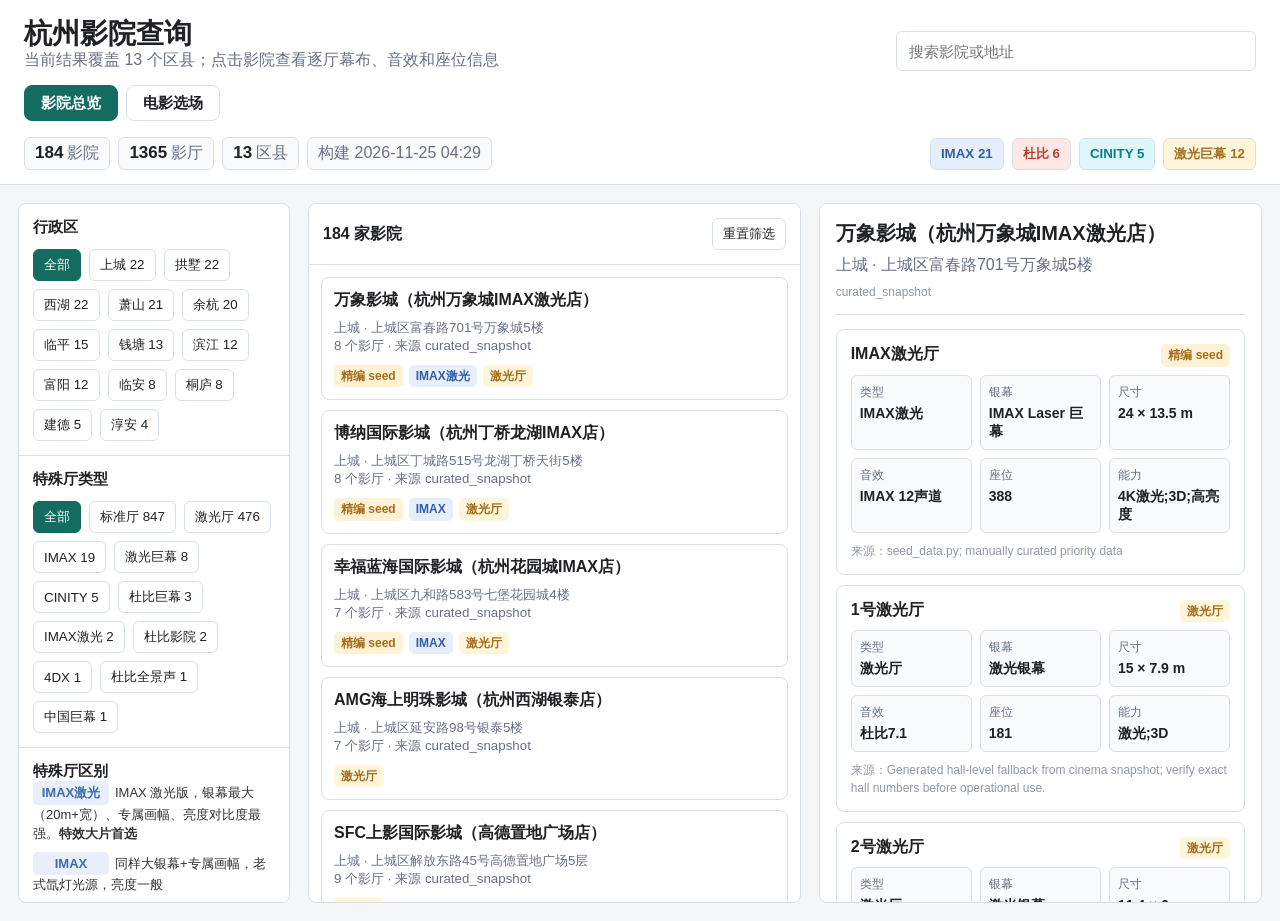
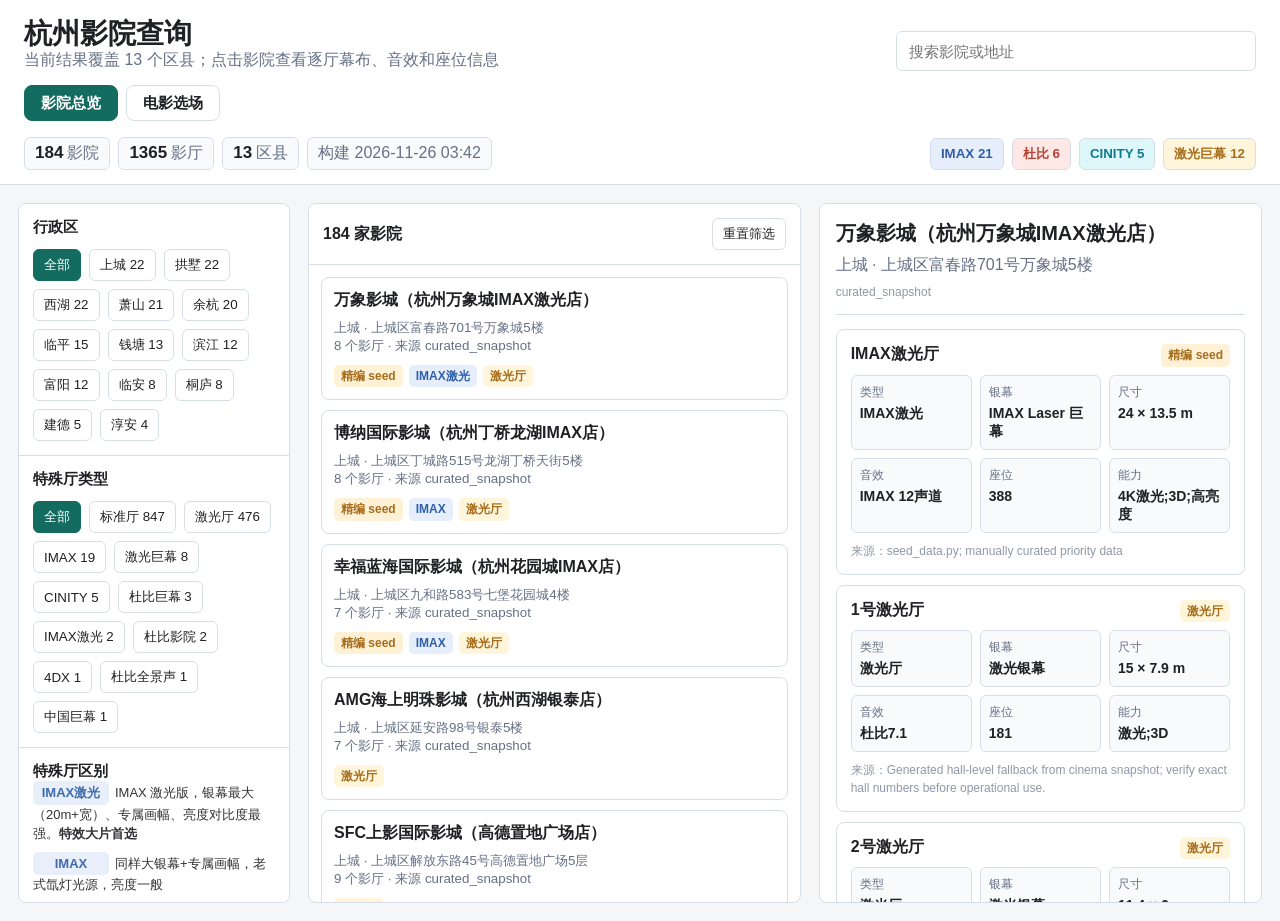
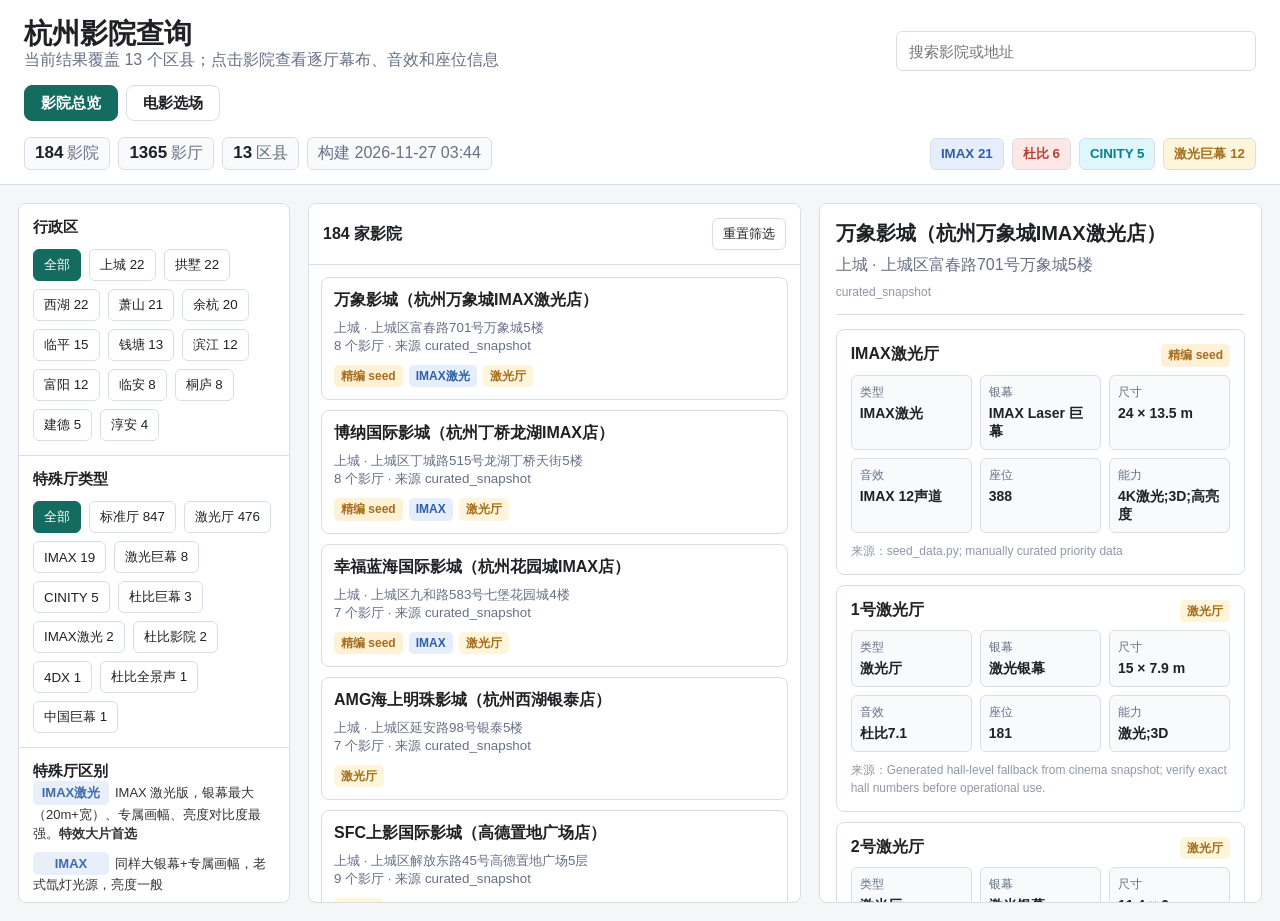
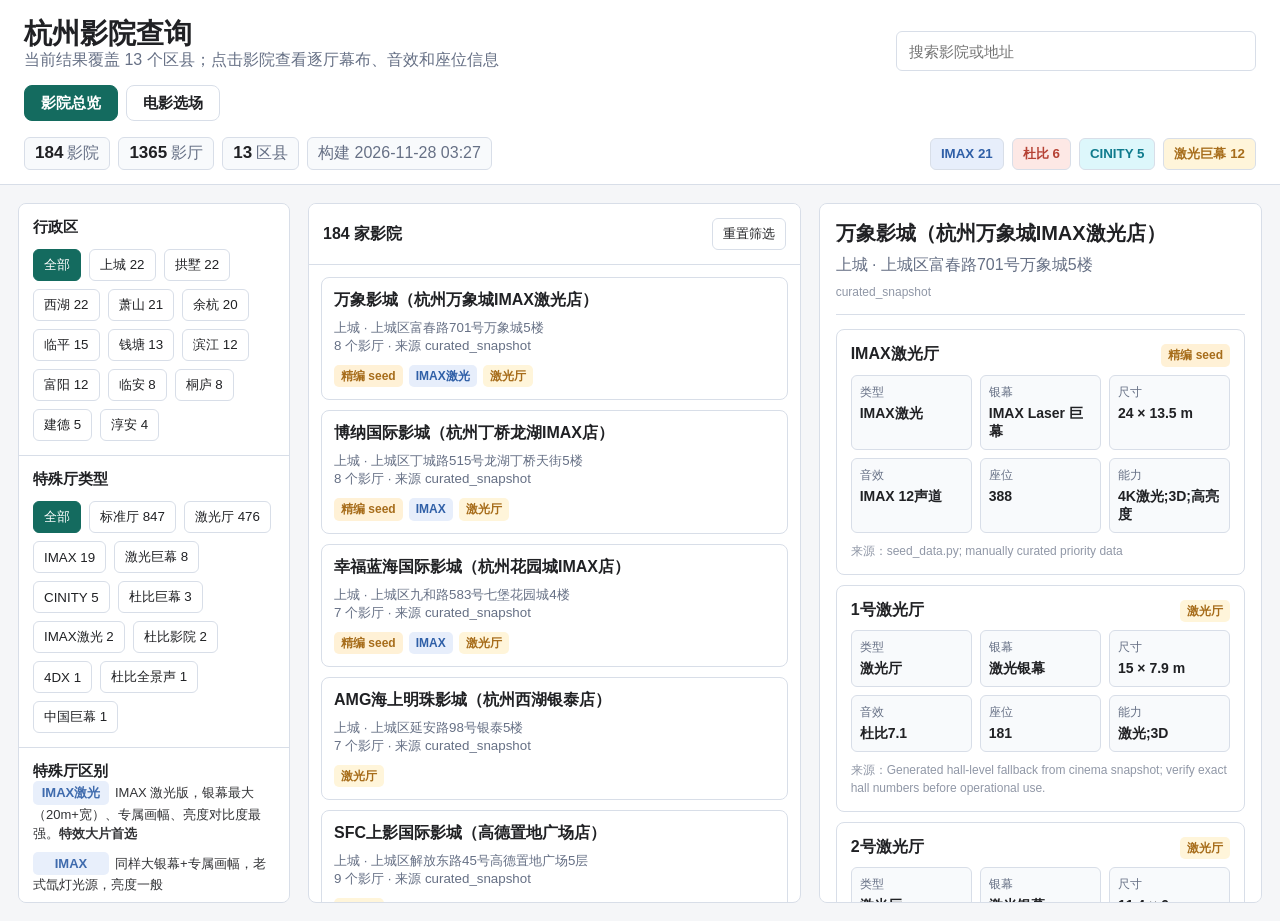
